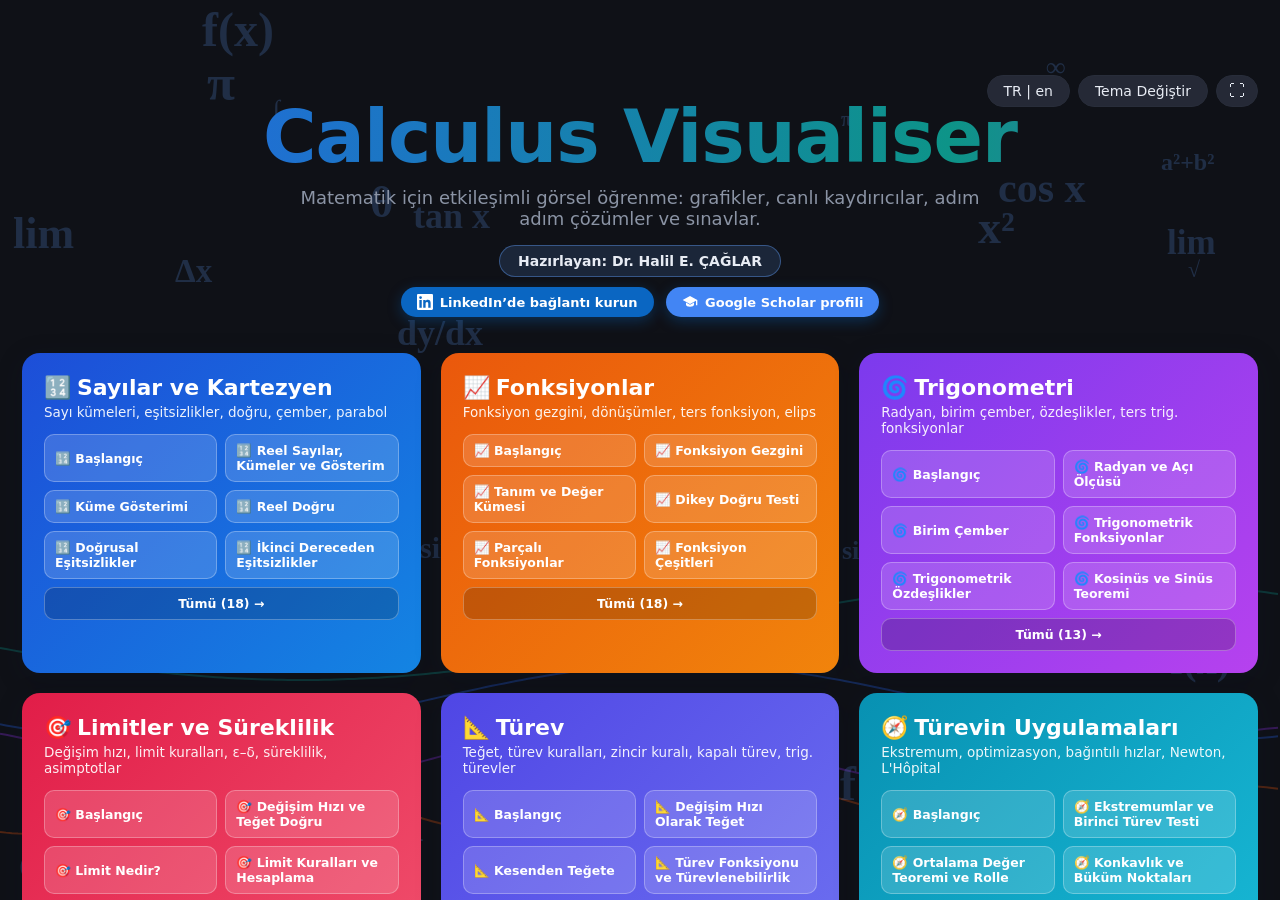
==== CalculusVisualiser_Web.html @ 0fc3afb2 "Initial commit: Calculus Visualiser web edition Co-Authored-By: Claude Sonnet 5.5 <noreply@anthropic" ====
<!DOCTYPE html>
<!-- Calculus Visualiser (c) 2026 Dr. Halil Emre ÇAĞLAR. Licensed under CC BY-NC-ND 4.0: https://creativecommons.org/licenses/by-nc-nd/4.0/ . Third-party: KaTeX (MIT), Three.js (MIT). See LICENSE and THIRD_PARTY_NOTICES.md. -->
<html lang="tr" data-theme="dark">
<head>
<meta charset="UTF-8">
<title>Calculus Visualiser - HTML Preview</title>
<meta name="author" content="Dr. Halil Emre ÇAĞLAR">
<meta name="copyright" content="© 2026 Dr. Halil Emre ÇAĞLAR — CC BY-NC-ND 4.0">
<meta name="description" content="Calculus Visualiser: interactive, bilingual (TR/EN) visual learning for Calculus.">
<link rel="license" href="https://creativecommons.org/licenses/by-nc-nd/4.0/">
<meta name="viewport" content="width=device-width, initial-scale=1, minimum-scale=1, maximum-scale=5, user-scalable=yes">
<style>
/* Calculus Visualiser - HTML preview
   Mirrors the desktop app's palette and layout (Core/ThemeManager.vb, Core/WorkedExampleControlBase.vb). */

:root[data-theme="dark"] {
  --bg: #0f1117;
  --panel-bg: #161921;
  --control-bg: #252936;
  --control-bg-hover: #2e3342;
  --fg: #e8ecf4;
  --subtle-fg: #8b94a5;
  --graph-bg: #0d0f14;
  --grid: #282d3a;
  --axis: #7d8798;
  --accent: #63a2ff;
  --accent-fg: #ffffff;
  --border: #282d3a;
  --good: #3ecf6a;
  --bad: #ff6b6b;
  --warn: #e8a33d;
}

:root[data-theme="light"] {
  --bg: #f3f5f9;
  --panel-bg: #ffffff;
  --control-bg: #e8ecf4;
  --control-bg-hover: #dde2ee;
  --fg: #161c2d;
  --subtle-fg: #5f697d;
  --graph-bg: #ffffff;
  --grid: #e5e9f1;
  --axis: #465064;
  --accent: #2563eb;
  --accent-fg: #ffffff;
  --border: #e5e9f1;
  --good: #1a9850;
  --bad: #d33d3d;
  --warn: #b5760c;
}

* { box-sizing: border-box; }

html, body {
  margin: 0;
  padding: 0;
  height: 100%;
  background: var(--bg);
  color: var(--fg);
  font-family: "Segoe UI", "Segoe UI Semibold", system-ui, sans-serif;
  font-size: 14px;
}

button, select, input {
  font-family: inherit;
  font-size: inherit;
  color: var(--fg);
}

/* ---------------- top strip ---------------- */

#topStrip {
  height: 56px;
  display: flex;
  align-items: center;
  justify-content: space-between;
  padding: 0 16px;
  border-bottom: 1px solid var(--border);
  background: var(--panel-bg);
  flex-shrink: 0;
}

#appTitle {
  font-size: 17px;
  font-weight: 600;
  color: var(--accent);
}

.copyright-badge {
  display: inline-block;
  margin-left: 14px;
  font-size: 11px;
  font-weight: 400;
  color: var(--subtle-fg);
  vertical-align: middle;
}

/* ---------------- about / copyright page ---------------- */

.about-root {
  max-width: 880px;
  padding: 28px 32px 60px;
}
.about-root h1 {
  font-size: 22px;
  margin: 0 0 6px;
  color: var(--accent);
}
.about-byline {
  color: var(--subtle-fg);
  font-size: 13px;
  margin: 0 0 26px;
}
.about-section {
  margin-bottom: 20px;
  padding-bottom: 18px;
  border-bottom: 1px solid var(--border);
}
.about-section:last-of-type { border-bottom: none; }
.about-section h3 {
  font-size: 14px;
  margin: 0 0 8px;
  color: var(--fg);
}
.about-section p {
  margin: 0;
  line-height: 1.65;
  font-size: 13.5px;
  color: var(--fg);
}
.about-section a { color: var(--accent); }
.about-list { margin: 8px 0; padding-left: 20px; font-size: 13.5px; line-height: 1.6; }
.about-details { margin-top: 8px; font-size: 12.5px; }
.about-details summary { cursor: pointer; color: var(--accent); }
.about-details pre { white-space: pre-wrap; background: var(--control-bg); border: 1px solid var(--border); border-radius: 8px; padding: 10px 12px; font-size: 11.5px; line-height: 1.5; margin-top: 6px; }
.about-byline a { color: var(--accent); }
.about-footer {
  margin-top: 24px;
  font-size: 12.5px;
  color: var(--subtle-fg);
  font-style: italic;
}

#topStrip .btn-row {
  display: flex;
  gap: 8px;
}

.flat-btn {
  border: none;
  border-radius: 8px;
  background: var(--control-bg);
  color: var(--fg);
  padding: 9px 16px;
  cursor: pointer;
  font-size: 13px;
  transition: background 0.12s ease;
}
.flat-btn:hover { background: var(--control-bg-hover); }
.flat-btn:active { filter: brightness(0.92); }
.flat-btn.primary {
  background: var(--accent);
  color: var(--accent-fg);
  font-weight: 600;
}
.flat-btn.primary:hover { filter: brightness(1.08); }
.flat-btn.active {
  background: var(--accent);
  color: var(--accent-fg);
}
.flat-btn:disabled { opacity: 0.45; cursor: default; }

/* ---------------- app shell ---------------- */

#appShell {
  display: flex;
  height: calc(100% - 56px);
  overflow: hidden;
}

#chapterNav {
  width: 220px;
  flex-shrink: 0;
  background: var(--panel-bg);
  border-right: 1px solid var(--border);
  overflow-y: auto;
  padding: 8px 0;
}

.nav-item {
  padding: 13px 22px;
  cursor: pointer;
  color: var(--fg);
  border-left: 4px solid transparent;
  user-select: none;
}
.nav-item:hover { background: rgba(128,128,128,0.08); }
.nav-item.selected {
  background: color-mix(in srgb, var(--accent) 14%, transparent);
  border-left-color: var(--accent);
  color: var(--accent);
  font-weight: 600;
}

#chapterContent {
  flex: 1;
  display: flex;
  flex-direction: column;
  overflow: hidden;
}

/* ---------------- tab strip ---------------- */

#tabStrip {
  display: flex;
  flex-wrap: wrap;
  background: var(--panel-bg);
  border-bottom: 1px solid var(--border);
  padding: 0 6px;
  flex-shrink: 0;
}

.tab-item {
  padding: 11px 16px;
  cursor: pointer;
  color: var(--subtle-fg);
  border-bottom: 3px solid transparent;
  white-space: nowrap;
  user-select: none;
}
.tab-item:hover { color: var(--fg); }
.tab-item.selected {
  color: var(--accent);
  border-bottom-color: var(--accent);
  font-weight: 600;
}

#topicHost {
  flex: 1;
  overflow: auto;
  position: relative;
}

/* ---------------- worked-example layout ---------------- */

.we-root { display: flex; flex-direction: column; min-height: 100%; }
.we-top { display: flex; flex: 1; min-height: 520px; overflow-x: auto; }

.we-col-left {
  width: 360px;
  flex-shrink: 0;
  padding: 16px;
  overflow-y: auto;
  border-right: 1px solid var(--border);
}
.we-col-left h3, .we-col-right h3 {
  margin: 0 0 10px 0;
  font-size: 14px;
  font-weight: 700;
}
.we-problem {
  border-left: 3px solid var(--accent);
  background: var(--control-bg);
  border-radius: 4px;
  padding: 10px 12px;
  margin-bottom: 16px;
}
.we-problem h3 { margin: 0 0 6px 0; color: var(--accent); }
.we-problem-text { font-weight: 700; line-height: 1.5; white-space: pre-line; }
.we-concept {
  white-space: pre-line;
  line-height: 1.55;
  font-size: 14px;
}

.we-col-center {
  flex: 1 0 320px;
  min-width: 320px;
  position: relative;
  background: var(--graph-bg);
}
.we-col-center canvas { display: block; width: 100%; height: 100%; }

.we-col-right {
  width: 280px;
  flex-shrink: 0;
  padding: 16px;
  overflow-y: auto;
  border-left: 1px solid var(--border);
}

.we-slider-block { margin-bottom: 16px; }
.we-slider-caption { font-size: 13px; margin-bottom: 2px; }
.we-slider-value { font-weight: 700; color: var(--accent); margin-bottom: 4px; }

.we-slider {
  -webkit-appearance: none;
  appearance: none;
  width: 100%;
  height: 4px;
  border-radius: 2px;
  background: var(--grid);
  outline: none;
}
.we-slider::-webkit-slider-thumb {
  -webkit-appearance: none;
  width: 18px; height: 18px;
  border-radius: 50%;
  background: var(--accent);
  border: 2px solid var(--panel-bg);
  cursor: pointer;
  box-shadow: 0 0 0 1px var(--grid);
}
.we-slider::-moz-range-thumb {
  width: 18px; height: 18px; border-radius: 50%;
  background: var(--accent); border: 2px solid var(--panel-bg); cursor: pointer;
}

.we-checkbox-row, .we-radio-row { display: flex; align-items: center; gap: 8px; margin-bottom: 10px; font-size: 13px; }

.we-btn-block { margin-top: 6px; }
.we-btn-block .flat-btn { width: 100%; margin-bottom: 10px; display: block; }

select.we-select {
  width: 100%;
  background: var(--control-bg);
  border: 1px solid var(--border);
  border-radius: 6px;
  padding: 8px;
}

/* ---------------- steps panel ---------------- */

.we-steps-panel {
  border-top: 1px solid var(--border);
  background: var(--panel-bg);
  padding: 16px;
  display: none;
}
.we-steps-panel.visible { display: block; }
.we-steps-header {
  display: flex;
  align-items: center;
  gap: 10px;
  margin-bottom: 12px;
  flex-wrap: wrap;
}
.we-steps-header h3 { margin: 0; margin-right: 8px; }
.we-steps-counter { color: var(--subtle-fg); font-size: 13px; }

.we-step-card {
  background: var(--control-bg);
  border-left: 4px solid var(--accent);
  border-radius: 4px;
  padding: 10px 14px;
  margin-bottom: 8px;
  line-height: 1.5;
}

/* ---------------- quiz ---------------- */

.quiz-root { padding: 20px; max-width: 900px; }
.quiz-top-row { display: flex; gap: 10px; align-items: center; flex-wrap: wrap; margin-bottom: 14px; }
.quiz-top-row input[type=text] {
  background: var(--control-bg); border: 1px solid var(--border); border-radius: 6px;
  padding: 8px 10px; color: var(--fg);
}
.quiz-progress { color: var(--subtle-fg); margin-bottom: 6px; }
.quiz-question { font-size: 16px; font-weight: 700; margin: 10px 0 14px; }
.quiz-option {
  display: block;
  width: 100%;
  text-align: left;
  padding: 10px 14px;
  margin-bottom: 8px;
  border-radius: 8px;
  border: 1px solid var(--border);
  background: var(--control-bg);
  cursor: pointer;
}
.quiz-option:hover { background: var(--control-bg-hover); }
.quiz-option.correct { border-color: var(--good); background: color-mix(in srgb, var(--good) 18%, var(--control-bg)); }
.quiz-option.wrong { border-color: var(--bad); background: color-mix(in srgb, var(--bad) 18%, var(--control-bg)); }
.quiz-option[disabled] { cursor: default; }
.quiz-feedback { margin: 12px 0; padding: 10px 14px; border-radius: 8px; background: var(--control-bg); }
.quiz-feedback.correct { color: var(--good); }
.quiz-feedback.wrong { color: var(--bad); }
.quiz-note { color: var(--warn); margin-top: 6px; }
.quiz-actions { margin-top: 14px; display: flex; gap: 10px; }
.quiz-result-row { padding: 6px 0; border-bottom: 1px solid var(--border); }

/* scrollbars, subtle */
::-webkit-scrollbar { width: 10px; height: 10px; }
::-webkit-scrollbar-thumb { background: var(--grid); border-radius: 6px; }
::-webkit-scrollbar-track { background: transparent; }

.about-note { color: var(--subtle-fg); font-size: 12px; }

</style>
<style>
﻿/* Welcome / home page + animated chapter buttons (style inspired by MechTestStudio) */
:root { --ch: var(--accent); }
body.on-home #topStrip, body.on-home #appShell { display: none; }
body:not(.on-home) #homeView { display: none; }

#homeView { position: fixed; inset: 0; overflow-y: auto; overflow-x: hidden; isolation: isolate; background: var(--bg); }
#homeBg { position: fixed; inset: 0; z-index: -1; overflow: hidden; pointer-events: none; }
#homeBg canvas { position: absolute; inset: 0; width: 100%; height: 100%; }
#homeBg span { position: absolute; font-weight: 700; color: var(--accent); opacity: .2; animation: hFloat linear infinite;
  transition: transform .25s ease-out; font-family: Cambria, Georgia, serif; will-change: transform; }
@keyframes hFloat { 0% { translate: 0 0; rotate: 0deg } 50% { translate: 18px -26px; rotate: 8deg } 100% { translate: 0 0; rotate: 0deg } }

.home-inner { max-width: 1560px; margin: 0 auto; padding: 34px 22px 60px; position: relative; }
.home-top { display: flex; justify-content: flex-end; gap: 8px; margin-bottom: 6px; position: relative; top: 4.5vh; }
.home-top #hFs { padding: 7px 12px; font-size: 16px; line-height: 1; }
.home-top button { background: var(--control-bg); border: 1px solid var(--border); border-radius: 999px; padding: 7px 16px; cursor: pointer;
  transition: transform .18s cubic-bezier(.2,.8,.2,1), background .18s; }
.home-top button:hover { background: var(--control-bg-hover); transform: translateY(-2px) scale(1.04); }
.home-top button:active { transform: scale(.95); }

.home-hero { text-align: center; padding: 22px 0 6px; }
.home-hero h1 { font-size: clamp(37px, 7.7vw, 73px); margin: 0 0 8px; letter-spacing: -1px; font-weight: 800;
  background: linear-gradient(90deg, #2563eb, #0d9488, #9333ea, #ea580c, #2563eb); background-size: 300% 100%;
  -webkit-background-clip: text; background-clip: text; color: transparent; animation: hIn .7s both, hShine 9s linear infinite; }
@keyframes hShine { to { background-position: 300% 0 } }
.home-hero .lead { font-size: clamp(14px, 2.2vw, 18px); color: var(--subtle-fg); margin: 0 auto 10px; max-width: 720px; animation: hIn .7s .1s both; }
.home-hero .author { display: inline-block; margin-top: 6px; padding: 7px 18px; border-radius: 999px; font-weight: 600;
  background: rgba(99,162,255,.15); border: 1px solid rgba(99,162,255,.4);
  animation: hIn .7s .2s both; }
@keyframes hIn { from { opacity: 0; transform: translateY(18px) scale(.98) } to { opacity: 1; transform: none } }

.hbig { display: grid; grid-template-columns: repeat(2, 1fr); gap: 20px; margin-top: 30px; }
@media (min-width: 1100px) { .hbig { grid-template-columns: repeat(3, 1fr); } }
@media (max-width: 640px) { .hbig { grid-template-columns: 1fr; } }
.hbig > *, .hsmall > * { animation: hIn .6s cubic-bezier(.2,.8,.2,1) both; }
.hbig > :nth-child(4) { animation-delay: .49s } .hbig > :nth-child(1) { animation-delay: .25s } .hbig > :nth-child(2) { animation-delay: .33s } .hbig > :nth-child(3) { animation-delay: .41s }
.hsmall > :nth-child(1) { animation-delay: .5s }

.hcard { position: relative; overflow: hidden; border-radius: 18px; padding: 22px; cursor: pointer; color: #fff;
  background-size: 160% 160% !important; box-shadow: 0 6px 24px rgba(15,23,42,.25); user-select: none; -webkit-tap-highlight-color: transparent;
  transition: transform .25s cubic-bezier(.2,.8,.2,1), box-shadow .25s, background-position .6s; }
.hcard:hover { transform: translateY(-6px) scale(1.012); box-shadow: 0 18px 40px rgba(15,23,42,.38); background-position: 100% 100%; }
.hcard:active { transform: scale(.975); transition-duration: .1s; }
.hcard::after { content: ""; position: absolute; inset: 0; pointer-events: none; opacity: 0; transition: opacity .25s;
  background: radial-gradient(420px circle at var(--mx, 50%) var(--my, 50%), rgba(255,255,255,.24), transparent 45%); }
.hcard:hover::after { opacity: 1; }
.hcard::before { content: ""; position: absolute; top: 0; left: -60%; width: 40%; height: 100%; pointer-events: none;
  background: linear-gradient(100deg, transparent, rgba(255,255,255,.2), transparent); transform: skewX(-18deg); }
.hcard:hover::before { animation: hSweep .9s ease; }
@keyframes hSweep { to { left: 130% } }
.hcard h2 { margin: 0 0 4px; font-size: 22px; color: #fff; }
.hcard p { margin: 0 0 14px; opacity: .92; font-size: 13.5px; }
.ic { display: inline-block; font-style: normal; transition: transform .35s cubic-bezier(.3,1.6,.5,1); }
.hcard h2 .ic { animation: hBob 3.2s ease-in-out infinite; margin-right: 6px; }
.hcard:hover h2 .ic { animation: hWiggle .9s ease-in-out infinite; }
@keyframes hBob { 0%,100% { transform: translateY(0) } 50% { transform: translateY(-3px) } }
@keyframes hWiggle { 0%,100% { transform: rotate(0) scale(1.1) } 25% { transform: rotate(-14deg) scale(1.2) } 75% { transform: rotate(14deg) scale(1.2) } }

.hchips { display: grid; grid-template-columns: 1fr 1fr; gap: 8px; }
.hchip { text-align: left; background: rgba(255,255,255,.15); color: #fff; border: 1px solid rgba(255,255,255,.28); border-radius: 10px;
  padding: 8px 10px; font-size: 12.5px; font-weight: 600; cursor: pointer; line-height: 1.2;
  transition: transform .18s, background .18s, box-shadow .18s; }
.hchip:hover { background: rgba(255,255,255,.3); transform: translateY(-3px) scale(1.03); box-shadow: 0 6px 16px rgba(0,0,0,.25); }
.hchip:active { transform: scale(.96); }
.hchip:hover .ic { transform: scale(1.4) rotate(-12deg); }
.hchip.more { grid-column: 1 / -1; text-align: center; background: rgba(0,0,0,.18); }

.hsmall { display: grid; grid-template-columns: 1fr; gap: 20px; margin-top: 20px; }
.hcard.wide { display: flex; align-items: center; justify-content: space-between; gap: 16px; padding: 18px 22px; }
.hcard.wide h2 { margin: 0; } .hcard.wide p { margin: 4px 0 0; }
.home-foot { text-align: center; color: var(--subtle-fg); font-size: 12.5px; margin-top: 34px; animation: hIn .7s .6s both; }

/* ---------- animated chapter buttons in the app sidebar ---------- */
#chapterNav { padding: 12px 10px; display: flex; flex-direction: column; gap: 8px; }
.nav-item { position: relative; overflow: hidden; display: flex; align-items: center; gap: 10px; border-left: 0 !important;
  border-radius: 14px; padding: 12px 14px; background: var(--control-bg); border: 1px solid transparent;
  transition: transform .2s cubic-bezier(.2,.8,.2,1), background .2s, box-shadow .2s, border-color .2s; -webkit-tap-highlight-color: transparent; }
.nav-item .ni { font-size: 18px; transition: transform .35s cubic-bezier(.3,1.6,.5,1); }
.nav-item:hover { transform: translateX(3px) scale(1.03); background: var(--control-bg-hover); box-shadow: 0 6px 18px rgba(0,0,0,.25); }
.nav-item:hover .ni { transform: scale(1.3) rotate(-10deg); }
.nav-item:active { transform: scale(.96); transition-duration: .08s; }
.nav-item.selected { color: #fff !important; background: linear-gradient(135deg, var(--ch), var(--ch2, var(--ch))) !important;
  box-shadow: 0 8px 20px rgba(0,0,0,.3); border-color: transparent; }
.tab-item { transition: transform .15s, color .15s, background .15s; }
.tab-item:hover { transform: translateY(-1px); }
.tab-item:active { transform: scale(.96); }
.flat-btn { transition: transform .15s, background .15s; } .flat-btn:hover { transform: translateY(-1px) scale(1.03); } .flat-btn:active { transform: scale(.95); }
#appTitle { cursor: pointer; transition: transform .2s; display: inline-block; } #appTitle:hover { transform: scale(1.03); }

/* ---------- collapsible menus ---------- */
#chapterNav, #tabStrip { transition: width .3s cubic-bezier(.2,.8,.2,1), max-height .3s cubic-bezier(.2,.8,.2,1), padding .3s, opacity .25s, border-width .3s; }
#chapterNav.collapsed { width: 0 !important; padding-left: 0 !important; padding-right: 0 !important; opacity: 0; overflow: hidden; border-right-width: 0; }
#tabStrip { max-height: 400px; }
#tabStrip.collapsed { max-height: 0 !important; padding-top: 0; padding-bottom: 0; opacity: 0; overflow: hidden; border-bottom-width: 0; }
.flat-btn.off { background: var(--accent); color: var(--accent-fg); }
#navBtn, #tabsBtn, #fsBtn { font-size: 15px; padding: 7px 11px; }
#fsBtn.off { background: var(--accent); color: var(--accent-fg); }
@media (max-width: 900px) {
  #chapterNav.collapsed { width: auto !important; max-height: 0 !important; padding-top: 0 !important; padding-bottom: 0 !important; border-bottom-width: 0; }
  #chapterNav { max-height: 120px; }
}
@media (prefers-reduced-motion: reduce) { #homeView *, .nav-item, .nav-item * { animation: none !important; transition: none !important; } }

/* ---------- phone / tablet layout: natural page scroll, graph first, compact menus ---------- */
html, body { touch-action: pan-x pan-y pinch-zoom; }
.flat-btn, #topStrip .btn-row button { white-space: nowrap; }
@media (max-width: 900px) {
  html, body { height: auto; min-height: 100%; }
  #topStrip { height: auto; min-height: 44px; padding: 6px 10px; gap: 8px; }
  #appTitle { font-size: 15px; white-space: nowrap; }
  .copyright-badge { display: none; }
  .flat-btn { padding: 7px 10px; font-size: 12px; }
  #appShell { display: block; height: auto; overflow: visible; }
  #chapterContent { display: block; overflow: visible; }
  #chapterNav { width: auto; flex-direction: row; overflow-x: auto; overflow-y: hidden; border-right: 0; border-bottom: 1px solid var(--border);
    padding: 8px; gap: 8px; -webkit-overflow-scrolling: touch; scrollbar-width: none; }
  #chapterNav::-webkit-scrollbar, #tabStrip::-webkit-scrollbar { display: none; }
  .nav-item { flex: 0 0 auto; padding: 8px 12px; font-size: 13px; border-radius: 12px; white-space: nowrap; }
  .nav-item .ni { font-size: 16px; }
  #tabStrip { flex-wrap: nowrap; overflow-x: auto; -webkit-overflow-scrolling: touch; scrollbar-width: none; padding: 0 4px; }
  .tab-item { flex: 0 0 auto; padding: 9px 12px; font-size: 13px; }
  #topicHost { overflow: visible; }
  .we-root { min-height: 0; }
  .we-top { flex-direction: column; min-height: 0; overflow: visible; }
  .we-top { flex-direction: column; }
  .we-col-center { order: 1; flex: none; min-width: 0; width: 100%; max-width: none; height: auto; aspect-ratio: 1 / 1; min-height: 0; align-self: stretch; }
  /* right column dissolves so controls, question/topic and the AI box can be ordered: graph, controls, question+topic, AI box */
  .we-col-right { display: contents; }
  .we-col-right > h3, .we-col-right > [data-role="controlsHost"], .we-col-right > .we-btn-block { order: 2; margin-left: 14px; margin-right: 14px; }
  .we-col-right > h3 { margin-top: 12px; }
  .we-col-left { order: 3; width: 100%; border-right: 0; border-top: 1px solid var(--border); overflow: visible; padding: 12px 14px; }
  .we-col-right > [data-role="aiHost"] { order: 4; margin: 0 14px 14px; }
  .we-slider { height: 6px; }
  .we-slider::-webkit-slider-thumb { width: 26px; height: 26px; }
  .we-slider::-moz-range-thumb { width: 26px; height: 26px; }
  .we-col-right button, .we-col-right select { min-height: 42px; }
  .we-steps-panel { margin: 0; }
  .quiz-root, .about-root { padding: 14px; }
  .home-inner { padding: 18px 14px 40px; }
}

/* the canvas must never drive its container's height (prevents resize feedback growth) */
.we-col-center { overflow: hidden; }
.we-col-center canvas { position: absolute; inset: 0; width: 100%; height: 100%; }

.gz-ctrl { position: absolute; right: 10px; bottom: 10px; display: flex; flex-direction: column; gap: 6px; z-index: 3; }
.gz-ctrl button { width: 38px; height: 38px; border-radius: 12px; border: 1px solid var(--border); background: color-mix(in srgb, var(--panel-bg) 85%, transparent);
  color: var(--fg); font-size: 18px; line-height: 1; cursor: pointer; backdrop-filter: blur(6px); -webkit-backdrop-filter: blur(6px);
  transition: transform .15s, background .15s; }
.gz-ctrl button:hover { background: var(--control-bg-hover); transform: scale(1.08); }
.gz-ctrl button:active { transform: scale(.92); }

/* ---------- AI prompt box ---------- */
.ai-box { margin-top: 16px; padding: 12px; border-radius: 14px; border: 1px solid var(--border);
  background: linear-gradient(135deg, rgba(124,58,237,.12), rgba(14,165,233,.12)); }
.ai-title { font-weight: 700; margin-bottom: 8px; }
.ai-row { display: flex; flex-direction: column; gap: 8px; }
.ai-btn { text-align: left; border: 1px solid var(--border); border-radius: 11px; padding: 10px 12px; cursor: pointer; background: var(--control-bg);
  transition: transform .15s, background .15s, box-shadow .15s; }
.ai-btn:hover { background: var(--control-bg-hover); transform: translateY(-2px); box-shadow: 0 6px 16px rgba(0,0,0,.2); }
.ai-btn:active { transform: scale(.97); }
.ai-btn.done { background: var(--good); color: #fff; border-color: transparent; }
.ai-links { margin-top: 10px; font-size: 12.5px; color: var(--subtle-fg); display: flex; flex-wrap: wrap; gap: 8px; align-items: center; }
.ai-links a { color: var(--accent); text-decoration: none; font-weight: 600; padding: 3px 9px; border-radius: 999px; border: 1px solid var(--border); }
.ai-links a:hover { background: var(--control-bg-hover); }

/* ---------- question-set (exam) tab ---------- */
.es-tools, .es-actions, .es-row { display: flex; flex-wrap: wrap; gap: 8px; margin: 10px 0; align-items: center; }
.es-topics { display: grid; grid-template-columns: repeat(auto-fill, minmax(230px, 1fr)); gap: 8px; max-width: 900px; margin: 8px 0 12px; }
.es-topic { display: flex; align-items: center; gap: 6px; padding: 9px 12px; border: 1px solid var(--border); border-radius: 12px; background: var(--control-bg);
  cursor: pointer; transition: transform .15s, background .15s; user-select: none; }
.es-topic:hover { transform: translateY(-2px); background: var(--control-bg-hover); }
.es-topic.on { border-color: var(--accent); background: rgba(99,162,255,.14); }
.es-title { margin-left: 6px; padding: 7px 10px; border-radius: 8px; border: 1px solid var(--border); background: var(--control-bg); min-width: 260px; }
.es-status { color: var(--subtle-fg); margin: 6px 0; }

/* ---------- print layout (question paper / answer key) ---------- */
#printArea { display: none; }
@media print {
  @page { size: A4; margin: 12mm; }
  body.printing > *:not(#printArea) { display: none !important; }
  body.printing { background: #fff !important; color: #000 !important; height: auto !important; overflow: visible !important; }
  html { height: auto !important; background: #fff !important; }
  body.printing #printArea { display: block !important; color: #000; background: #fff; font-family: "Segoe UI", Arial, sans-serif; font-size: 12pt; line-height: 1.4; }
  .pr-head { text-align: center; border-bottom: 2px solid #000; padding-bottom: 6px; margin-bottom: 8px; }
  .pr-title { font-size: 16pt; font-weight: 700; }
  .pr-sub { font-size: 12pt; margin-top: 2px; }
  .pr-info { display: flex; justify-content: space-between; gap: 10px; margin: 8px 0 4px; font-size: 12pt; }
  .pr-note { font-size: 12pt; font-style: italic; margin-bottom: 8px; }
  .pr-cols { column-count: 2; column-gap: 9mm; column-rule: 1px solid #bbb; }
  .pr-q, .pr-k { break-inside: avoid; page-break-inside: avoid; margin-bottom: 9px; }
  .pr-qt { margin-bottom: 3px; }
  .pr-img { display: block; max-width: 100%; max-height: 46mm; width: auto; height: auto; border: 1px solid #999; margin: 3px 0; }
  .pr-opts div { padding-left: 4mm; }
  .pr-summary { display: grid; grid-template-columns: repeat(10, 1fr); gap: 3px 6px; margin: 8px 0 12px; padding: 6px; border: 1px solid #000; font-size: 12pt; }
  .pr-ans { white-space: nowrap; }
  .pr-detail { column-count: 2; column-gap: 9mm; column-rule: 1px solid #bbb; font-size: 12pt; }
  .pr-k { border-bottom: 1px dotted #999; padding-bottom: 5px; }
  .pr-right { font-weight: 700; }
  .pr-correct { margin: 3px 0; }
  .pr-steps { margin: 2px 0 0 14px; padding: 0; }
  .pr-steps li { margin: 1px 0; }
  body.printing #printArea .katex { font-size: 1.02em; }
}

/* ---------- graph window is always square (height = width) on wide screens ---------- */
@media (min-width: 1101px) {
  .we-top { align-items: flex-start; }
  .we-col-center { align-self: flex-start; flex: 1 1 0; height: auto; aspect-ratio: 1 / 1; min-width: 320px; max-width: none; }
  .we-col-left, .we-col-right { align-self: stretch; }
}

@media (max-width: 900px) {
  #topStrip { flex-wrap: wrap; }
  #topStrip .btn-row { flex-wrap: wrap; justify-content: flex-end; gap: 6px; max-width: 100%; }
  #topStrip .flat-btn { padding: 6px 9px; }
}

.es-sizes { margin: 12px 0 6px; }
.es-sizes-label { font-weight: 700; margin-bottom: 8px; }
.es-size-group { display: flex; flex-wrap: wrap; gap: 8px; }
.es-size { padding: 10px 18px; border-radius: 999px; border: 1px solid var(--border); background: var(--control-bg); cursor: pointer; font-weight: 600;
  transition: transform .15s, background .15s, box-shadow .15s; }
.es-size:hover { transform: translateY(-2px); background: var(--control-bg-hover); }
.es-size:active { transform: scale(.95); }
.es-size.on { background: var(--accent); color: var(--accent-fg); border-color: transparent; box-shadow: 0 6px 16px rgba(37,99,235,.35); }

.li-link { display: inline-flex; align-items: center; gap: 7px; margin-top: 10px; padding: 7px 16px; border-radius: 999px; font-weight: 600; font-size: 13px;
  color: #fff; background: #0a66c2; text-decoration: none; box-shadow: 0 4px 14px rgba(10,102,194,.35); animation: hIn .7s .3s both;
  transition: transform .18s cubic-bezier(.2,.8,.2,1), box-shadow .18s, background .18s; }
.li-link:hover { transform: translateY(-2px) scale(1.05); background: #0b78e0; box-shadow: 0 8px 20px rgba(10,102,194,.5); }
.li-link:active { transform: scale(.95); }

/* ---------- dual panel (x-y graph + schematic side by side) ---------- */
.we-dual { display: flex; }
.we-dual .we-pane { position: relative; flex: 1 1 0; min-width: 0; aspect-ratio: 1 / 1; overflow: hidden; }
.we-dual .we-pane canvas { position: absolute; inset: 0; width: 100%; height: 100%; }
.we-dual .we-pane-schem { border-left: 1px solid var(--border); }
@media (min-width: 1101px) { .we-col-center.we-dual { aspect-ratio: 2 / 1; min-width: 320px; } }
@media (max-width: 900px) { .we-col-center.we-dual { flex-direction: column; aspect-ratio: 1 / 2; } .we-dual .we-pane-schem { border-left: 0; border-top: 1px solid var(--border); } }

.we-col-center.we-dual.we-stack { flex-direction: column; aspect-ratio: 1 / 2; }
.we-dual.we-stack .we-pane-schem { border-left: 0; border-top: 1px solid var(--border); }

/* dual-panel tabs: slimmer side columns so the two squares fit side by side on laptop screens */
@media (min-width: 1101px) {
  .we-top:has(.we-dual) .we-col-left { width: clamp(340px, 26vw, 450px); }
  .we-top:has(.we-dual) .we-col-right { width: 270px; }
}

/* ---------- graph: fit-to-window (full screen) ---------- */
body.gz-lock { overflow: hidden; }
.gz-full { position: fixed !important; inset: 0 !important; z-index: 4000; width: 100vw !important; height: 100vh !important; min-width: 0 !important; min-height: 0 !important; max-width: none !important; aspect-ratio: auto !important;
  background: var(--graph-bg); border: 0 !important; }
.gz-full canvas { position: absolute; inset: 0; width: 100%; height: 100%; }
.gz-full .gz-ctrl { right: 16px; bottom: 16px; }
.gz-float { position: absolute; left: 14px; bottom: 14px; z-index: 5; width: min(360px, calc(100% - 100px)); max-height: 60%; overflow: auto; padding: 12px 14px; border-radius: 14px;
  background: color-mix(in srgb, var(--panel-bg) 88%, transparent); border: 1px solid var(--border); backdrop-filter: blur(8px); -webkit-backdrop-filter: blur(8px); }
.gz-float .we-btn-block { margin-top: 8px; }
.we-col-center.we-dual:has(.gz-full) { aspect-ratio: auto; }

/* ---------- worked-example columns: Konu (left, 1.5x wider) | graph | right column (question, controls, tools, AI) ---------- */
@media (min-width: 1101px) {
  .we-col-left { width: clamp(380px, 31vw, 540px); }
  .we-col-right { width: 300px; display: flex; flex-direction: column; }
  .we-col-right > .we-problem { margin-bottom: 14px; }
  .we-col-right > [data-role="toolsHost"], .we-col-right > [data-role="aiHost"] { margin-top: 12px; }
}
/* narrower than 1100px: one column (graph, question + controls, topic text, tools, AI box) */
@media (max-width: 1100px) {
  .we-top { flex-direction: column; min-height: 0; overflow: visible; align-items: stretch; }
  .we-col-center { order: 1; flex: none; min-width: 0; width: 100%; max-width: none; height: auto; aspect-ratio: 1 / 1; min-height: 0; align-self: stretch; }
  .we-col-center.we-dual { aspect-ratio: 1 / 2; flex-direction: column; }
  .we-dual .we-pane-schem { border-left: 0; border-top: 1px solid var(--border); }
  .we-col-right { display: contents; }
  .we-col-right > .we-problem, .we-col-right > h3, .we-col-right > [data-role="controlsHost"], .we-col-right > .we-btn-block { order: 2; margin-left: 14px; margin-right: 14px; }
  .we-col-right > .we-problem { margin-top: 12px; }
  .we-col-left { order: 3; width: 100%; border-right: 0; border-top: 1px solid var(--border); overflow: visible; padding: 12px 14px; }
  .we-col-right > [data-role="toolsHost"] { order: 4; margin: 12px 14px 0; }
  .we-col-right > [data-role="aiHost"] { order: 5; margin: 12px 14px 14px; }
}

/* ---------- slide tools (right column) ---------- */
.st-root { border: 1px solid var(--border); border-radius: 14px; background: var(--control-bg); overflow: hidden; }
.st-head { display: flex; justify-content: space-between; align-items: center; padding: 10px 12px; cursor: pointer; font-weight: 700; user-select: none; }
.st-chev { transition: transform .2s; } .st-root.closed .st-chev { transform: rotate(-90deg); }
.st-root.closed .st-body { display: none; }
.st-body { padding: 0 10px 10px; display: flex; flex-direction: column; gap: 8px; }
.st-root .sg { border-top: 1px solid var(--border); padding-top: 6px; }
.st-root .sl { font-size: 11.5px; text-transform: uppercase; letter-spacing: .04em; color: var(--subtle-fg); cursor: pointer; padding: 2px 0 5px; user-select: none; display: flex; justify-content: space-between; }
.st-root .sg.coll .sl::after { content: '▾'; transition: transform .2s; }
.st-root .sg.closed .sl::after { transform: rotate(-90deg); }
.st-root .sg.closed > :not(.sl) { display: none; }
.st-root .two { display: flex; flex-wrap: wrap; gap: 6px; }
.st-root .btn { border: 1px solid var(--border); background: var(--panel-bg); color: var(--fg); border-radius: 9px; padding: 6px 9px; cursor: pointer; font-size: 12.5px;
  transition: transform .15s, background .15s; }
.st-root .btn:hover { background: var(--control-bg-hover); transform: translateY(-1px); }
.st-root .btn:active { transform: scale(.95); }
.st-root .btn.pri { background: var(--accent); color: var(--accent-fg); border-color: transparent; }
.st-root .cols { display: flex; gap: 6px; margin: 6px 0; }
.st-root .sw { width: 22px; height: 22px; border-radius: 50%; border: 2px solid transparent; cursor: pointer; }
.st-root .sw.on { border-color: var(--fg); box-shadow: 0 0 0 2px var(--panel-bg) inset; }
.st-root .tm { font-size: 22px; font-weight: 700; font-variant-numeric: tabular-nums; cursor: pointer; margin: 2px 0 6px; }
.st-root .tm.warn { color: var(--warn); } .st-root .tm.over { color: var(--bad); }
.st-root select { background: var(--panel-bg); border: 1px solid var(--border); border-radius: 9px; padding: 5px; }
.st-inkcv { position: absolute; left: 0; top: 0; z-index: 30; }
.st-spot { position: fixed; inset: 0; z-index: 6000; pointer-events: none; --r: 140px;
  background: radial-gradient(circle var(--r) at var(--x) var(--y), transparent 0, transparent 85%, rgba(0,0,0,.72) 100%), rgba(0,0,0,.72);
  -webkit-mask: none; }
.st-spot { background: radial-gradient(circle var(--r) at var(--x) var(--y), rgba(0,0,0,0) 0, rgba(0,0,0,0) 96%, rgba(0,0,0,.72) 100%); box-shadow: none; }
.st-blank { position: fixed; inset: 0; z-index: 7000; cursor: pointer; }
#cvToast { position: fixed; left: 50%; bottom: 28px; transform: translate(-50%, 20px); padding: 9px 16px; border-radius: 999px; background: rgba(20,22,30,.92); color: #fff;
  font-size: 13px; opacity: 0; pointer-events: none; transition: opacity .25s, transform .25s; z-index: 8000; }
#cvToast.on { opacity: 1; transform: translate(-50%, 0); }

/* text size (A-/A+) and presentation mode */
.we-concept, .we-problem-text, .we-slider-caption, .we-slider-value, .we-steps-card, .we-steps-panel div, .quiz-question, .quiz-option, .ai-btn { font-size: calc(1em * var(--fs, 1)); }
.we-concept { font-size: calc(14px * var(--fs, 1)); }
body.present #topStrip, body.present #chapterNav { display: none !important; }
body.present #appShell { height: 100vh; }

/* ---------- typeset maths (KaTeX) in worked examples ---------- */
.we-tex { font-size: 1.05em; }
.we-tex-block { margin: 6px 0; overflow-x: auto; }
.we-concept .katex, .we-problem-text .katex { font-size: 1.08em; }
.we-math-card { padding: 12px 16px; }
.we-math-title { font-weight: 700; color: var(--accent); margin-bottom: 6px; }
.we-math-eq { overflow-x: auto; overflow-y: hidden; padding: 2px 0; font-size: calc(1em * var(--fs, 1)); }
.we-math-eq .katex-display { margin: 0.4em 0 0.15em; text-align: left; }
.we-math-eq .katex-display > .katex { text-align: left; }
.we-math-note { color: var(--subtle-fg); font-size: calc(0.92em * var(--fs, 1)); margin: 0 0 8px 2px; line-height: 1.45; }

/* auto-typeset solutions: plain lines + answer highlight */
.we-auto-line { white-space: pre-wrap; line-height: 1.55; margin: 0 0 4px 2px; font-size: calc(0.95em * var(--fs, 1)); }
.we-auto-line .katex { font-size: 1.05em; }
.we-math-card.we-answer { border-left: 4px solid var(--good); background: color-mix(in srgb, var(--good) 9%, var(--panel-bg)); }
.we-math-card.we-answer .we-math-title { color: var(--good); }
.we-math-card.we-answer .we-math-eq, .we-math-card.we-answer .we-auto-line { color: var(--good); }
.we-ans-line { color: var(--good); font-weight: 600; }

/* numbered, bold section headings in the topic text */
.we-h { font-weight: 700; font-size: calc(15.4px * var(--fs, 1)); margin: 14px 0 4px; line-height: 1.35; }
.we-concept > .we-h:first-child { margin-top: 0; }

/* white board over the graph area */
.we-board { position: absolute; inset: 0; background: #fff; z-index: 5; display: none; }
.we-col-center.board-on .we-board { display: block; }
.we-board-btn { position: absolute; top: 8px; right: 8px; z-index: 40; width: 34px; height: 34px; padding: 0; display: grid; place-items: center; cursor: pointer;
  border-radius: 50%; border: 1px solid var(--border); background: color-mix(in srgb, var(--panel-bg) 88%, transparent); color: var(--fg); }
.we-board-btn:hover { border-color: var(--accent); }
.we-col-center.board-on .we-board-btn { background: #fff; color: #111; border-color: #9aa3b2; box-shadow: 0 1px 4px rgba(0,0,0,.25); }

/* the question / controls column stays above the drawing layer so the tools never touch it */
.we-col-right, .we-col-right > * { position: relative; z-index: 35; }

/* "Başlangıç" tab: short summary + animations */
.in-root { padding: 18px 22px 40px; max-width: 980px; }
.in-title { margin: 0 0 8px; font-size: calc(22px * var(--fs, 1)); }
.in-list { margin: 0 0 18px; padding-left: 22px; line-height: 1.7; font-size: calc(16px * var(--fs, 1)); }
.in-list li { margin-bottom: 2px; }
.in-card { border: 1px solid var(--border); border-radius: 12px; margin-bottom: 18px; overflow: hidden; background: var(--control-bg); }
.in-head { display: flex; align-items: center; gap: 10px; padding: 8px 12px; flex-wrap: wrap; }
.in-badge { font-size: 11px; font-weight: 700; padding: 2px 7px; border-radius: 999px; background: var(--accent); color: #fff; }
.in-speed { color: var(--subtle-fg); font-size: 13px; }
.in-spd { width: 110px; }
.in-cvwrap { position: relative; width: 100%; height: 340px; background: var(--graph-bg); }
.in-cvwrap canvas { position: absolute; inset: 0; width: 100%; height: 100%; display: block; touch-action: none; }
.in-cap { padding: 8px 12px 10px; color: var(--subtle-fg); font-size: calc(14px * var(--fs, 1)); line-height: 1.5; }
@media (max-width: 700px) { .in-cvwrap { height: 260px; } .in-root { padding: 12px; } }

/* animation card: canvas on the left, "what do we see" text on the right */
.in-body { display: flex; align-items: stretch; }
.in-body .in-cvwrap { flex: 1 1 0; min-width: 0; }
.in-side { flex: 0 0 270px; padding: 14px 16px; border-left: 1px solid var(--border); }
.in-sidehead { font-weight: 700; margin-bottom: 8px; font-size: calc(14px * var(--fs, 1)); }
.in-side .in-cap { padding: 0; font-size: calc(15px * var(--fs, 1)); color: var(--fg); line-height: 1.6; }
@media (max-width: 820px) { .in-body { flex-direction: column; } .in-side { flex: none; border-left: 0; border-top: 1px solid var(--border); } }

/* small "question" link next to a topic heading / rule line */
.we-link { margin-left: 8px; padding: 1px 9px; font-size: 12px; font-weight: 600; border-radius: 999px; cursor: pointer; vertical-align: middle;
  border: 1px solid var(--accent); color: var(--accent); background: transparent; }
.we-link:hover { background: var(--accent); color: #fff; }
.we-linkline { margin: 2px 0; }
.we-flash { animation: weflash 1.2s ease-out; }
@keyframes weflash { 0% { box-shadow: 0 0 0 3px var(--accent); } 100% { box-shadow: 0 0 0 0 transparent; } }

/* 3D view of a worked example */
.we-v3d { position: absolute; inset: 0; z-index: 4; display: none; background: var(--graph-bg); }
.we-col-center.v3d-on .we-v3d { display: block; }
.we-v3d canvas { position: absolute; inset: 0; width: 100%; height: 100%; display: block; touch-action: none; }
.we-v3d-note { position: absolute; left: 10px; bottom: 8px; right: 10px; color: var(--subtle-fg); font-size: 13px; pointer-events: none; }
.we-3d-btn { position: absolute; top: 8px; right: 50px; z-index: 40; height: 34px; min-width: 34px; padding: 0 10px; border-radius: 999px; cursor: pointer; font-weight: 700; font-size: 13px;
  border: 1px solid var(--border); background: color-mix(in srgb, var(--panel-bg) 88%, transparent); color: var(--fg); }
.we-3d-btn:hover { border-color: var(--accent); }
.we-col-center.v3d-on .we-3d-btn { background: var(--accent); color: #fff; border-color: var(--accent); }

/* "Başlangıç": four animations in two columns (first two on the left, last two on the right) */
.in-root { max-width: 1600px; }
.in-anims { display: grid; grid-template-columns: 1fr 1fr; grid-template-rows: auto auto; grid-auto-flow: column; gap: 18px; align-items: start; }
.in-anims .in-card { margin-bottom: 0; min-width: 0; }
.in-anims .in-body { flex-direction: column; }
.in-anims .in-side { flex: none; border-left: 0; border-top: 1px solid var(--border); }
.in-anims .in-cvwrap { flex: none; height: 300px; }
@media (max-width: 1000px) { .in-anims { grid-template-columns: 1fr; grid-auto-flow: row; grid-template-rows: none; } }

.sc-link { margin-left: 8px; background: #4285f4; }
.sc-link:hover { background: #2f6fe0; box-shadow: 0 8px 20px rgba(66,133,244,.5); }

/* predict-then-check card */
.we-challenge { margin: 12px 0; padding: 10px 12px; border: 1px solid var(--accent); border-radius: 10px; background: color-mix(in srgb, var(--accent) 7%, var(--panel-bg)); }
.we-challenge .we-ch-title { margin: 0 0 6px; font-size: 14px; color: var(--accent); }
.we-ch-prompt { font-size: calc(14px * var(--fs, 1)); line-height: 1.5; margin-bottom: 8px; }
.we-ch-row { display: flex; gap: 8px; }
.we-ch-input { flex: 1; min-width: 0; padding: 7px 10px; border: 1px solid var(--border); border-radius: 8px; background: var(--control-bg); color: var(--fg); font-size: 15px; }
.we-ch-msg { margin-top: 8px; font-size: 13.5px; line-height: 1.45; min-height: 1px; }
.we-ch-msg.ok { color: var(--good); font-weight: 600; } .we-ch-msg.bad { color: var(--bad); } .we-ch-msg.warn { color: var(--subtle-fg); }
@media (max-width: 900px) { .we-col-right > .we-challenge { order: 0; margin: 10px 14px 0; } }
@media (max-width: 900px) { .we-col-right > .we-problem { order: 0; margin-bottom: 0; } .we-col-center { margin-top: 10px; } }

/* problem ID */
.we-pid { margin-top: 8px; font-size: 12.5px; color: var(--subtle-fg); display: flex; align-items: center; gap: 6px; flex-wrap: wrap; }
.we-pid b { color: var(--fg); letter-spacing: .06em; }
.we-pid-in { width: 74px; padding: 3px 6px; border: 1px solid var(--border); border-radius: 6px; background: var(--control-bg); color: var(--fg); font-size: 12.5px; text-transform: uppercase; }
.we-pid-in.bad { border-color: var(--bad); }
.we-pid .flat-btn { padding: 3px 10px; font-size: 12.5px; }

/* accessibility: visible keyboard focus, symbols next to colour-coded answers */
:focus-visible { outline: 3px solid var(--accent); outline-offset: 2px; border-radius: 4px; }
.we-slider:focus-visible { outline-offset: 4px; }
.tab-item:focus-visible { outline-offset: -3px; }
.sr-only { position: absolute; width: 1px; height: 1px; margin: -1px; padding: 0; overflow: hidden; clip: rect(0 0 0 0); white-space: nowrap; border: 0; }
.quiz-option.correct::after { content: '  ✔'; font-weight: 700; }
.quiz-option.wrong::after { content: '  ✘'; font-weight: 700; }
@media (prefers-reduced-motion: reduce) { * { animation-duration: .001s !important; animation-iteration-count: 1 !important; transition-duration: .001s !important; scroll-behavior: auto !important; } }

/* quiz / exam-set numbers */
.quiz-idbox { margin: 18px 0 6px; max-width: 760px; }
.quiz-idbox-t { font-size: 13px; color: var(--subtle-fg); margin-bottom: 6px; }
.quiz-idrow { display: flex; gap: 8px; flex-wrap: wrap; align-items: center; }
.quiz-idin { width: 150px; padding: 7px 10px; border: 1px solid var(--border); border-radius: 8px; background: var(--control-bg); color: var(--fg); font-size: 14px; text-transform: uppercase; letter-spacing: .04em; }
.quiz-idin.es-idin { width: 260px; }
.quiz-idmsg { margin-top: 6px; font-size: 13px; color: var(--bad); min-height: 1px; }
.quiz-hist-row { display: flex; gap: 10px; align-items: center; padding: 4px 0; font-size: 13.5px; }
.quiz-hist-row b { letter-spacing: .04em; min-width: 92px; }
.quiz-hist-row span { color: var(--subtle-fg); flex: 1; }
.quiz-idline { color: var(--subtle-fg); font-size: 13px; margin: 4px 0 10px; }
.quiz-key { margin-top: 10px; max-width: 900px; }
.quiz-key-item { border: 1px solid var(--border); border-radius: 10px; padding: 10px 12px; margin: 8px 0; background: var(--control-bg); }
.quiz-key-a { font-weight: 700; color: var(--good); margin: 4px 0; }
.quiz-key-s { font-size: 13.5px; color: var(--subtle-fg); line-height: 1.5; }

.es-chhead { grid-column: 1 / -1; display: flex; gap: 8px; align-items: center; margin-top: 10px; padding-bottom: 4px; border-bottom: 1px solid var(--border); }
.es-chhead b { flex: 1; }
.es-chhead .flat-btn { padding: 3px 10px; font-size: 12.5px; }

</style>
<style>
@font-face{font-family:KaTeX_AMS;font-style:normal;font-weight:400;src:url([data-uri]) format("woff2")}@font-face{font-family:KaTeX_Caligraphic;font-style:normal;font-weight:700;src:local(serif)}@font-face{font-family:KaTeX_Caligraphic;font-style:normal;font-weight:400;src:url([data-uri]) format("woff2")}@font-face{font-family:KaTeX_Fraktur;font-style:normal;font-weight:700;src:local(serif)}@font-face{font-family:KaTeX_Fraktur;font-style:normal;font-weight:400;src:local(serif)}@font-face{font-family:KaTeX_Main;font-style:normal;font-weight:700;src:url([data-uri]) format("woff2")}@font-face{font-family:KaTeX_Main;font-style:italic;font-weight:700;src:url([data-uri]) format("woff2")}@font-face{font-family:KaTeX_Main;font-style:italic;font-weight:400;src:url([data-uri]) format("woff2")}@font-face{font-family:KaTeX_Main;font-style:normal;font-weight:400;src:url([data-uri]) format("woff2")}@font-face{font-family:KaTeX_Math;font-style:italic;font-weight:700;src:url([data-uri]) format("woff2")}@font-face{font-family:KaTeX_Math;font-style:italic;font-weight:400;src:url([data-uri]) format("woff2")}@font-face{font-family:"KaTeX_SansSerif";font-style:normal;font-weight:700;src:local(serif)}@font-face{font-family:"KaTeX_SansSerif";font-style:italic;font-weight:400;src:local(serif)}@font-face{font-family:"KaTeX_SansSerif";font-style:normal;font-weight:400;src:url([data-uri]) format("woff2")}@font-face{font-family:KaTeX_Script;font-style:normal;font-weight:400;src:local(serif)}@font-face{font-family:KaTeX_Size1;font-style:normal;font-weight:400;src:url([data-uri]) format("woff2")}@font-face{font-family:KaTeX_Size2;font-style:normal;font-weight:400;src:url([data-uri]) format("woff2")}@font-face{font-family:KaTeX_Size3;font-style:normal;font-weight:400;src:url([data-uri]) format("woff2")}@font-face{font-family:KaTeX_Size4;font-style:normal;font-weight:400;src:url([data-uri]) format("woff2")}@font-face{font-family:KaTeX_Typewriter;font-style:normal;font-weight:400;src:local(serif)}.katex{font:normal 1.21em KaTeX_Main,Times New Roman,serif;line-height:1.2;text-indent:0;text-rendering:auto}.katex *{-ms-high-contrast-adjust:none!important;border-color:currentColor}.katex .katex-version:after{content:"0.16.11"}.katex .katex-mathml{clip:rect(1px,1px,1px,1px);border:0;height:1px;overflow:hidden;padding:0;position:absolute;width:1px}.katex .katex-html>.newline{display:block}.katex .base{position:relative;white-space:nowrap;width:-webkit-min-content;width:-moz-min-content;width:min-content}.katex .base,.katex .strut{display:inline-block}.katex .textbf{font-weight:700}.katex .textit{font-style:italic}.katex .textrm{font-family:KaTeX_Main}.katex .textsf{font-family:KaTeX_SansSerif}.katex .texttt{font-family:KaTeX_Typewriter}.katex .mathnormal{font-family:KaTeX_Math;font-style:italic}.katex .mathit{font-family:KaTeX_Main;font-style:italic}.katex .mathrm{font-style:normal}.katex .mathbf{font-family:KaTeX_Main;font-weight:700}.katex .boldsymbol{font-family:KaTeX_Math;font-style:italic;font-weight:700}.katex .amsrm,.katex .mathbb,.katex .textbb{font-family:KaTeX_AMS}.katex .mathcal{font-family:KaTeX_Caligraphic}.katex .mathfrak,.katex .textfrak{font-family:KaTeX_Fraktur}.katex .mathboldfrak,.katex .textboldfrak{font-family:KaTeX_Fraktur;font-weight:700}.katex .mathtt{font-family:KaTeX_Typewriter}.katex .mathscr,.katex .textscr{font-family:KaTeX_Script}.katex .mathsf,.katex .textsf{font-family:KaTeX_SansSerif}.katex .mathboldsf,.katex .textboldsf{font-family:KaTeX_SansSerif;font-weight:700}.katex .mathitsf,.katex .textitsf{font-family:KaTeX_SansSerif;font-style:italic}.katex .mainrm{font-family:KaTeX_Main;font-style:normal}.katex .vlist-t{border-collapse:collapse;display:inline-table;table-layout:fixed}.katex .vlist-r{display:table-row}.katex .vlist{display:table-cell;position:relative;vertical-align:bottom}.katex .vlist>span{display:block;height:0;position:relative}.katex .vlist>span>span{display:inline-block}.katex .vlist>span>.pstrut{overflow:hidden;width:0}.katex .vlist-t2{margin-right:-2px}.katex .vlist-s{display:table-cell;font-size:1px;min-width:2px;vertical-align:bottom;width:2px}.katex .vbox{align-items:baseline;display:inline-flex;flex-direction:column}.katex .hbox{width:100%}.katex .hbox,.katex .thinbox{display:inline-flex;flex-direction:row}.katex .thinbox{max-width:0;width:0}.katex .msupsub{text-align:left}.katex .mfrac>span>span{text-align:center}.katex .mfrac .frac-line{border-bottom-style:solid;display:inline-block;width:100%}.katex .hdashline,.katex .hline,.katex .mfrac .frac-line,.katex .overline .overline-line,.katex .rule,.katex .underline .underline-line{min-height:1px}.katex .mspace{display:inline-block}.katex .clap,.katex .llap,.katex .rlap{position:relative;width:0}.katex .clap>.inner,.katex .llap>.inner,.katex .rlap>.inner{position:absolute}.katex .clap>.fix,.katex .llap>.fix,.katex .rlap>.fix{display:inline-block}.katex .llap>.inner{right:0}.katex .clap>.inner,.katex .rlap>.inner{left:0}.katex .clap>.inner>span{margin-left:-50%;margin-right:50%}.katex .rule{border:0 solid;display:inline-block;position:relative}.katex .hline,.katex .overline .overline-line,.katex .underline .underline-line{border-bottom-style:solid;display:inline-block;width:100%}.katex .hdashline{border-bottom-style:dashed;display:inline-block;width:100%}.katex .sqrt>.root{margin-left:.2777777778em;margin-right:-.5555555556em}.katex .fontsize-ensurer.reset-size1.size1,.katex .sizing.reset-size1.size1{font-size:1em}.katex .fontsize-ensurer.reset-size1.size2,.katex .sizing.reset-size1.size2{font-size:1.2em}.katex .fontsize-ensurer.reset-size1.size3,.katex .sizing.reset-size1.size3{font-size:1.4em}.katex .fontsize-ensurer.reset-size1.size4,.katex .sizing.reset-size1.size4{font-size:1.6em}.katex .fontsize-ensurer.reset-size1.size5,.katex .sizing.reset-size1.size5{font-size:1.8em}.katex .fontsize-ensurer.reset-size1.size6,.katex .sizing.reset-size1.size6{font-size:2em}.katex .fontsize-ensurer.reset-size1.size7,.katex .sizing.reset-size1.size7{font-size:2.4em}.katex .fontsize-ensurer.reset-size1.size8,.katex .sizing.reset-size1.size8{font-size:2.88em}.katex .fontsize-ensurer.reset-size1.size9,.katex .sizing.reset-size1.size9{font-size:3.456em}.katex .fontsize-ensurer.reset-size1.size10,.katex .sizing.reset-size1.size10{font-size:4.148em}.katex .fontsize-ensurer.reset-size1.size11,.katex .sizing.reset-size1.size11{font-size:4.976em}.katex .fontsize-ensurer.reset-size2.size1,.katex .sizing.reset-size2.size1{font-size:.8333333333em}.katex .fontsize-ensurer.reset-size2.size2,.katex .sizing.reset-size2.size2{font-size:1em}.katex .fontsize-ensurer.reset-size2.size3,.katex .sizing.reset-size2.size3{font-size:1.1666666667em}.katex .fontsize-ensurer.reset-size2.size4,.katex .sizing.reset-size2.size4{font-size:1.3333333333em}.katex .fontsize-ensurer.reset-size2.size5,.katex .sizing.reset-size2.size5{font-size:1.5em}.katex .fontsize-ensurer.reset-size2.size6,.katex .sizing.reset-size2.size6{font-size:1.6666666667em}.katex .fontsize-ensurer.reset-size2.size7,.katex .sizing.reset-size2.size7{font-size:2em}.katex .fontsize-ensurer.reset-size2.size8,.katex .sizing.reset-size2.size8{font-size:2.4em}.katex .fontsize-ensurer.reset-size2.size9,.katex .sizing.reset-size2.size9{font-size:2.88em}.katex .fontsize-ensurer.reset-size2.size10,.katex .sizing.reset-size2.size10{font-size:3.4566666667em}.katex .fontsize-ensurer.reset-size2.size11,.katex .sizing.reset-size2.size11{font-size:4.1466666667em}.katex .fontsize-ensurer.reset-size3.size1,.katex .sizing.reset-size3.size1{font-size:.7142857143em}.katex .fontsize-ensurer.reset-size3.size2,.katex .sizing.reset-size3.size2{font-size:.8571428571em}.katex .fontsize-ensurer.reset-size3.size3,.katex .sizing.reset-size3.size3{font-size:1em}.katex .fontsize-ensurer.reset-size3.size4,.katex .sizing.reset-size3.size4{font-size:1.1428571429em}.katex .fontsize-ensurer.reset-size3.size5,.katex .sizing.reset-size3.size5{font-size:1.2857142857em}.katex .fontsize-ensurer.reset-size3.size6,.katex .sizing.reset-size3.size6{font-size:1.4285714286em}.katex .fontsize-ensurer.reset-size3.size7,.katex .sizing.reset-size3.size7{font-size:1.7142857143em}.katex .fontsize-ensurer.reset-size3.size8,.katex .sizing.reset-size3.size8{font-size:2.0571428571em}.katex .fontsize-ensurer.reset-size3.size9,.katex .sizing.reset-size3.size9{font-size:2.4685714286em}.katex .fontsize-ensurer.reset-size3.size10,.katex .sizing.reset-size3.size10{font-size:2.9628571429em}.katex .fontsize-ensurer.reset-size3.size11,.katex .sizing.reset-size3.size11{font-size:3.5542857143em}.katex .fontsize-ensurer.reset-size4.size1,.katex .sizing.reset-size4.size1{font-size:.625em}.katex .fontsize-ensurer.reset-size4.size2,.katex .sizing.reset-size4.size2{font-size:.75em}.katex .fontsize-ensurer.reset-size4.size3,.katex .sizing.reset-size4.size3{font-size:.875em}.katex .fontsize-ensurer.reset-size4.size4,.katex .sizing.reset-size4.size4{font-size:1em}.katex .fontsize-ensurer.reset-size4.size5,.katex .sizing.reset-size4.size5{font-size:1.125em}.katex .fontsize-ensurer.reset-size4.size6,.katex .sizing.reset-size4.size6{font-size:1.25em}.katex .fontsize-ensurer.reset-size4.size7,.katex .sizing.reset-size4.size7{font-size:1.5em}.katex .fontsize-ensurer.reset-size4.size8,.katex .sizing.reset-size4.size8{font-size:1.8em}.katex .fontsize-ensurer.reset-size4.size9,.katex .sizing.reset-size4.size9{font-size:2.16em}.katex .fontsize-ensurer.reset-size4.size10,.katex .sizing.reset-size4.size10{font-size:2.5925em}.katex .fontsize-ensurer.reset-size4.size11,.katex .sizing.reset-size4.size11{font-size:3.11em}.katex .fontsize-ensurer.reset-size5.size1,.katex .sizing.reset-size5.size1{font-size:.5555555556em}.katex .fontsize-ensurer.reset-size5.size2,.katex .sizing.reset-size5.size2{font-size:.6666666667em}.katex .fontsize-ensurer.reset-size5.size3,.katex .sizing.reset-size5.size3{font-size:.7777777778em}.katex .fontsize-ensurer.reset-size5.size4,.katex .sizing.reset-size5.size4{font-size:.8888888889em}.katex .fontsize-ensurer.reset-size5.size5,.katex .sizing.reset-size5.size5{font-size:1em}.katex .fontsize-ensurer.reset-size5.size6,.katex .sizing.reset-size5.size6{font-size:1.1111111111em}.katex .fontsize-ensurer.reset-size5.size7,.katex .sizing.reset-size5.size7{font-size:1.3333333333em}.katex .fontsize-ensurer.reset-size5.size8,.katex .sizing.reset-size5.size8{font-size:1.6em}.katex .fontsize-ensurer.reset-size5.size9,.katex .sizing.reset-size5.size9{font-size:1.92em}.katex .fontsize-ensurer.reset-size5.size10,.katex .sizing.reset-size5.size10{font-size:2.3044444444em}.katex .fontsize-ensurer.reset-size5.size11,.katex .sizing.reset-size5.size11{font-size:2.7644444444em}.katex .fontsize-ensurer.reset-size6.size1,.katex .sizing.reset-size6.size1{font-size:.5em}.katex .fontsize-ensurer.reset-size6.size2,.katex .sizing.reset-size6.size2{font-size:.6em}.katex .fontsize-ensurer.reset-size6.size3,.katex .sizing.reset-size6.size3{font-size:.7em}.katex .fontsize-ensurer.reset-size6.size4,.katex .sizing.reset-size6.size4{font-size:.8em}.katex .fontsize-ensurer.reset-size6.size5,.katex .sizing.reset-size6.size5{font-size:.9em}.katex .fontsize-ensurer.reset-size6.size6,.katex .sizing.reset-size6.size6{font-size:1em}.katex .fontsize-ensurer.reset-size6.size7,.katex .sizing.reset-size6.size7{font-size:1.2em}.katex .fontsize-ensurer.reset-size6.size8,.katex .sizing.reset-size6.size8{font-size:1.44em}.katex .fontsize-ensurer.reset-size6.size9,.katex .sizing.reset-size6.size9{font-size:1.728em}.katex .fontsize-ensurer.reset-size6.size10,.katex .sizing.reset-size6.size10{font-size:2.074em}.katex .fontsize-ensurer.reset-size6.size11,.katex .sizing.reset-size6.size11{font-size:2.488em}.katex .fontsize-ensurer.reset-size7.size1,.katex .sizing.reset-size7.size1{font-size:.4166666667em}.katex .fontsize-ensurer.reset-size7.size2,.katex .sizing.reset-size7.size2{font-size:.5em}.katex .fontsize-ensurer.reset-size7.size3,.katex .sizing.reset-size7.size3{font-size:.5833333333em}.katex .fontsize-ensurer.reset-size7.size4,.katex .sizing.reset-size7.size4{font-size:.6666666667em}.katex .fontsize-ensurer.reset-size7.size5,.katex .sizing.reset-size7.size5{font-size:.75em}.katex .fontsize-ensurer.reset-size7.size6,.katex .sizing.reset-size7.size6{font-size:.8333333333em}.katex .fontsize-ensurer.reset-size7.size7,.katex .sizing.reset-size7.size7{font-size:1em}.katex .fontsize-ensurer.reset-size7.size8,.katex .sizing.reset-size7.size8{font-size:1.2em}.katex .fontsize-ensurer.reset-size7.size9,.katex .sizing.reset-size7.size9{font-size:1.44em}.katex .fontsize-ensurer.reset-size7.size10,.katex .sizing.reset-size7.size10{font-size:1.7283333333em}.katex .fontsize-ensurer.reset-size7.size11,.katex .sizing.reset-size7.size11{font-size:2.0733333333em}.katex .fontsize-ensurer.reset-size8.size1,.katex .sizing.reset-size8.size1{font-size:.3472222222em}.katex .fontsize-ensurer.reset-size8.size2,.katex .sizing.reset-size8.size2{font-size:.4166666667em}.katex .fontsize-ensurer.reset-size8.size3,.katex .sizing.reset-size8.size3{font-size:.4861111111em}.katex .fontsize-ensurer.reset-size8.size4,.katex .sizing.reset-size8.size4{font-size:.5555555556em}.katex .fontsize-ensurer.reset-size8.size5,.katex .sizing.reset-size8.size5{font-size:.625em}.katex .fontsize-ensurer.reset-size8.size6,.katex .sizing.reset-size8.size6{font-size:.6944444444em}.katex .fontsize-ensurer.reset-size8.size7,.katex .sizing.reset-size8.size7{font-size:.8333333333em}.katex .fontsize-ensurer.reset-size8.size8,.katex .sizing.reset-size8.size8{font-size:1em}.katex .fontsize-ensurer.reset-size8.size9,.katex .sizing.reset-size8.size9{font-size:1.2em}.katex .fontsize-ensurer.reset-size8.size10,.katex .sizing.reset-size8.size10{font-size:1.4402777778em}.katex .fontsize-ensurer.reset-size8.size11,.katex .sizing.reset-size8.size11{font-size:1.7277777778em}.katex .fontsize-ensurer.reset-size9.size1,.katex .sizing.reset-size9.size1{font-size:.2893518519em}.katex .fontsize-ensurer.reset-size9.size2,.katex .sizing.reset-size9.size2{font-size:.3472222222em}.katex .fontsize-ensurer.reset-size9.size3,.katex .sizing.reset-size9.size3{font-size:.4050925926em}.katex .fontsize-ensurer.reset-size9.size4,.katex .sizing.reset-size9.size4{font-size:.462962963em}.katex .fontsize-ensurer.reset-size9.size5,.katex .sizing.reset-size9.size5{font-size:.5208333333em}.katex .fontsize-ensurer.reset-size9.size6,.katex .sizing.reset-size9.size6{font-size:.5787037037em}.katex .fontsize-ensurer.reset-size9.size7,.katex .sizing.reset-size9.size7{font-size:.6944444444em}.katex .fontsize-ensurer.reset-size9.size8,.katex .sizing.reset-size9.size8{font-size:.8333333333em}.katex .fontsize-ensurer.reset-size9.size9,.katex .sizing.reset-size9.size9{font-size:1em}.katex .fontsize-ensurer.reset-size9.size10,.katex .sizing.reset-size9.size10{font-size:1.2002314815em}.katex .fontsize-ensurer.reset-size9.size11,.katex .sizing.reset-size9.size11{font-size:1.4398148148em}.katex .fontsize-ensurer.reset-size10.size1,.katex .sizing.reset-size10.size1{font-size:.2410800386em}.katex .fontsize-ensurer.reset-size10.size2,.katex .sizing.reset-size10.size2{font-size:.2892960463em}.katex .fontsize-ensurer.reset-size10.size3,.katex .sizing.reset-size10.size3{font-size:.337512054em}.katex .fontsize-ensurer.reset-size10.size4,.katex .sizing.reset-size10.size4{font-size:.3857280617em}.katex .fontsize-ensurer.reset-size10.size5,.katex .sizing.reset-size10.size5{font-size:.4339440694em}.katex .fontsize-ensurer.reset-size10.size6,.katex .sizing.reset-size10.size6{font-size:.4821600771em}.katex .fontsize-ensurer.reset-size10.size7,.katex .sizing.reset-size10.size7{font-size:.5785920926em}.katex .fontsize-ensurer.reset-size10.size8,.katex .sizing.reset-size10.size8{font-size:.6943105111em}.katex .fontsize-ensurer.reset-size10.size9,.katex .sizing.reset-size10.size9{font-size:.8331726133em}.katex .fontsize-ensurer.reset-size10.size10,.katex .sizing.reset-size10.size10{font-size:1em}.katex .fontsize-ensurer.reset-size10.size11,.katex .sizing.reset-size10.size11{font-size:1.1996142719em}.katex .fontsize-ensurer.reset-size11.size1,.katex .sizing.reset-size11.size1{font-size:.2009646302em}.katex .fontsize-ensurer.reset-size11.size2,.katex .sizing.reset-size11.size2{font-size:.2411575563em}.katex .fontsize-ensurer.reset-size11.size3,.katex .sizing.reset-size11.size3{font-size:.2813504823em}.katex .fontsize-ensurer.reset-size11.size4,.katex .sizing.reset-size11.size4{font-size:.3215434084em}.katex .fontsize-ensurer.reset-size11.size5,.katex .sizing.reset-size11.size5{font-size:.3617363344em}.katex .fontsize-ensurer.reset-size11.size6,.katex .sizing.reset-size11.size6{font-size:.4019292605em}.katex .fontsize-ensurer.reset-size11.size7,.katex .sizing.reset-size11.size7{font-size:.4823151125em}.katex .fontsize-ensurer.reset-size11.size8,.katex .sizing.reset-size11.size8{font-size:.578778135em}.katex .fontsize-ensurer.reset-size11.size9,.katex .sizing.reset-size11.size9{font-size:.6945337621em}.katex .fontsize-ensurer.reset-size11.size10,.katex .sizing.reset-size11.size10{font-size:.8336012862em}.katex .fontsize-ensurer.reset-size11.size11,.katex .sizing.reset-size11.size11{font-size:1em}.katex .delimsizing.size1{font-family:KaTeX_Size1}.katex .delimsizing.size2{font-family:KaTeX_Size2}.katex .delimsizing.size3{font-family:KaTeX_Size3}.katex .delimsizing.size4{font-family:KaTeX_Size4}.katex .delimsizing.mult .delim-size1>span{font-family:KaTeX_Size1}.katex .delimsizing.mult .delim-size4>span{font-family:KaTeX_Size4}.katex .nulldelimiter{display:inline-block;width:.12em}.katex .delimcenter,.katex .op-symbol{position:relative}.katex .op-symbol.small-op{font-family:KaTeX_Size1}.katex .op-symbol.large-op{font-family:KaTeX_Size2}.katex .accent>.vlist-t,.katex .op-limits>.vlist-t{text-align:center}.katex .accent .accent-body{position:relative}.katex .accent .accent-body:not(.accent-full){width:0}.katex .overlay{display:block}.katex .mtable .vertical-separator{display:inline-block;min-width:1px}.katex .mtable .arraycolsep{display:inline-block}.katex .mtable .col-align-c>.vlist-t{text-align:center}.katex .mtable .col-align-l>.vlist-t{text-align:left}.katex .mtable .col-align-r>.vlist-t{text-align:right}.katex .svg-align{text-align:left}.katex svg{fill:currentColor;stroke:currentColor;fill-rule:nonzero;fill-opacity:1;stroke-width:1;stroke-linecap:butt;stroke-linejoin:miter;stroke-miterlimit:4;stroke-dasharray:none;stroke-dashoffset:0;stroke-opacity:1;display:block;height:inherit;position:absolute;width:100%}.katex svg path{stroke:none}.katex img{border-style:none;max-height:none;max-width:none;min-height:0;min-width:0}.katex .stretchy{display:block;overflow:hidden;position:relative;width:100%}.katex .stretchy:after,.katex .stretchy:before{content:""}.katex .hide-tail{overflow:hidden;position:relative;width:100%}.katex .halfarrow-left{left:0;overflow:hidden;position:absolute;width:50.2%}.katex .halfarrow-right{overflow:hidden;position:absolute;right:0;width:50.2%}.katex .brace-left{left:0;overflow:hidden;position:absolute;width:25.1%}.katex .brace-center{left:25%;overflow:hidden;position:absolute;width:50%}.katex .brace-right{overflow:hidden;position:absolute;right:0;width:25.1%}.katex .x-arrow-pad{padding:0 .5em}.katex .cd-arrow-pad{padding:0 .55556em 0 .27778em}.katex .mover,.katex .munder,.katex .x-arrow{text-align:center}.katex .boxpad{padding:0 .3em}.katex .fbox,.katex .fcolorbox{border:.04em solid;box-sizing:border-box}.katex .cancel-pad{padding:0 .2em}.katex .cancel-lap{margin-left:-.2em;margin-right:-.2em}.katex .sout{border-bottom-style:solid;border-bottom-width:.08em}.katex .angl{border-right:.049em solid;border-top:.049em solid;box-sizing:border-box;margin-right:.03889em}.katex .anglpad{padding:0 .03889em}.katex .eqn-num:before{content:"(" counter(katexEqnNo) ")";counter-increment:katexEqnNo}.katex .mml-eqn-num:before{content:"(" counter(mmlEqnNo) ")";counter-increment:mmlEqnNo}.katex .mtr-glue{width:50%}.katex .cd-vert-arrow{display:inline-block;position:relative}.katex .cd-label-left{display:inline-block;position:absolute;right:calc(50% + .3em);text-align:left}.katex .cd-label-right{display:inline-block;left:calc(50% + .3em);position:absolute;text-align:right}.katex-display{display:block;margin:1em 0;text-align:center}.katex-display>.katex{display:block;text-align:center;white-space:nowrap}.katex-display>.katex>.katex-html{display:block;position:relative}.katex-display>.katex>.katex-html>.tag{position:absolute;right:0}.katex-display.leqno>.katex>.katex-html>.tag{left:0;right:auto}.katex-display.fleqn>.katex{padding-left:2em;text-align:left}body{counter-reset:katexEqnNo mmlEqnNo}

</style>
</head>
<body class="on-home">

<div id="homeView"><div id="homeBg"></div><div class="home-inner" id="homeContent"></div></div>

<div id="topStrip">
  <div id="appTitle">Calculus Visualiser<span id="copyrightBadge" class="copyright-badge"></span></div>
  <div class="btn-row">
    <button class="flat-btn" id="navBtn" title="Menü">☰</button>
    <button class="flat-btn" id="tabsBtn" title="Sekmeler">☷</button>
    <button class="flat-btn" id="fsBtn" title="Tam ekran">⛶</button>
    <button class="flat-btn" id="langBtn">TR | en</button>
    <button class="flat-btn" id="themeBtn">Tema Değiştir</button>
  </div>
</div>

<div id="appShell">
  <div id="chapterNav"></div>
  <div id="chapterContent">
    <div id="tabStrip"></div>
    <div id="topicHost"></div>
  </div>
</div>

<script>
!function(e,t){"object"==typeof exports&&"object"==typeof module?module.exports=t():"function"==typeof define&&define.amd?define([],t):"object"==typeof exports?exports.katex=t():e.katex=t()}("undefined"!=typeof self?self:this,(function(){return function(){"use strict";var e={d:function(t,r){for(var n in r)e.o(r,n)&&!e.o(t,n)&&Object.defineProperty(t,n,{enumerable:!0,get:r[n]})},o:function(e,t){return Object.prototype.hasOwnProperty.call(e,t)}},t={};e.d(t,{default:function(){return Yn}});class r{constructor(e,t){this.name=void 0,this.position=void 0,this.length=void 0,this.rawMessage=void 0;let n,o,s="KaTeX parse error: "+e;const i=t&&t.loc;if(i&&i.start<=i.end){const e=i.lexer.input;n=i.start,o=i.end,n===e.length?s+=" at end of input: ":s+=" at position "+(n+1)+": ";const t=e.slice(n,o).replace(/[^]/g,"$&\u0332");let r,a;r=n>15?"\u2026"+e.slice(n-15,n):e.slice(0,n),a=o+15<e.length?e.slice(o,o+15)+"\u2026":e.slice(o),s+=r+t+a}const a=new Error(s);return a.name="ParseError",a.__proto__=r.prototype,a.position=n,null!=n&&null!=o&&(a.length=o-n),a.rawMessage=e,a}}r.prototype.__proto__=Error.prototype;var n=r;const o=/([A-Z])/g,s={"&":"&amp;",">":"&gt;","<":"&lt;",'"':"&quot;","'":"&#x27;"},i=/[&><"']/g;const a=function(e){return"ordgroup"===e.type||"color"===e.type?1===e.body.length?a(e.body[0]):e:"font"===e.type?a(e.body):e};var l={contains:function(e,t){return-1!==e.indexOf(t)},deflt:function(e,t){return void 0===e?t:e},escape:function(e){return String(e).replace(i,(e=>s[e]))},hyphenate:function(e){return e.replace(o,"-$1").toLowerCase()},getBaseElem:a,isCharacterBox:function(e){const t=a(e);return"mathord"===t.type||"textord"===t.type||"atom"===t.type},protocolFromUrl:function(e){const t=/^[\x00-\x20]*([^\\/#?]*?)(:|&#0*58|&#x0*3a|&colon)/i.exec(e);return t?":"!==t[2]?null:/^[a-zA-Z][a-zA-Z0-9+\-.]*$/.test(t[1])?t[1].toLowerCase():null:"_relative"}};const h={displayMode:{type:"boolean",description:"Render math in display mode, which puts the math in display style (so \\int and \\sum are large, for example), and centers the math on the page on its own line.",cli:"-d, --display-mode"},output:{type:{enum:["htmlAndMathml","html","mathml"]},description:"Determines the markup language of the output.",cli:"-F, --format <type>"},leqno:{type:"boolean",description:"Render display math in leqno style (left-justified tags)."},fleqn:{type:"boolean",description:"Render display math flush left."},throwOnError:{type:"boolean",default:!0,cli:"-t, --no-throw-on-error",cliDescription:"Render errors (in the color given by --error-color) instead of throwing a ParseError exception when encountering an error."},errorColor:{type:"string",default:"#cc0000",cli:"-c, --error-color <color>",cliDescription:"A color string given in the format 'rgb' or 'rrggbb' (no #). This option determines the color of errors rendered by the -t option.",cliProcessor:e=>"#"+e},macros:{type:"object",cli:"-m, --macro <def>",cliDescription:"Define custom macro of the form '\\foo:expansion' (use multiple -m arguments for multiple macros).",cliDefault:[],cliProcessor:(e,t)=>(t.push(e),t)},minRuleThickness:{type:"number",description:"Specifies a minimum thickness, in ems, for fraction lines, `\\sqrt` top lines, `{array}` vertical lines, `\\hline`, `\\hdashline`, `\\underline`, `\\overline`, and the borders of `\\fbox`, `\\boxed`, and `\\fcolorbox`.",processor:e=>Math.max(0,e),cli:"--min-rule-thickness <size>",cliProcessor:parseFloat},colorIsTextColor:{type:"boolean",description:"Makes \\color behave like LaTeX's 2-argument \\textcolor, instead of LaTeX's one-argument \\color mode change.",cli:"-b, --color-is-text-color"},strict:{type:[{enum:["warn","ignore","error"]},"boolean","function"],description:"Turn on strict / LaTeX faithfulness mode, which throws an error if the input uses features that are not supported by LaTeX.",cli:"-S, --strict",cliDefault:!1},trust:{type:["boolean","function"],description:"Trust the input, enabling all HTML features such as \\url.",cli:"-T, --trust"},maxSize:{type:"number",default:1/0,description:"If non-zero, all user-specified sizes, e.g. in \\rule{500em}{500em}, will be capped to maxSize ems. Otherwise, elements and spaces can be arbitrarily large",processor:e=>Math.max(0,e),cli:"-s, --max-size <n>",cliProcessor:parseInt},maxExpand:{type:"number",default:1e3,description:"Limit the number of macro expansions to the specified number, to prevent e.g. infinite macro loops. If set to Infinity, the macro expander will try to fully expand as in LaTeX.",processor:e=>Math.max(0,e),cli:"-e, --max-expand <n>",cliProcessor:e=>"Infinity"===e?1/0:parseInt(e)},globalGroup:{type:"boolean",cli:!1}};function c(e){if(e.default)return e.default;const t=e.type,r=Array.isArray(t)?t[0]:t;if("string"!=typeof r)return r.enum[0];switch(r){case"boolean":return!1;case"string":return"";case"number":return 0;case"object":return{}}}class m{constructor(e){this.displayMode=void 0,this.output=void 0,this.leqno=void 0,this.fleqn=void 0,this.throwOnError=void 0,this.errorColor=void 0,this.macros=void 0,this.minRuleThickness=void 0,this.colorIsTextColor=void 0,this.strict=void 0,this.trust=void 0,this.maxSize=void 0,this.maxExpand=void 0,this.globalGroup=void 0,e=e||{};for(const t in h)if(h.hasOwnProperty(t)){const r=h[t];this[t]=void 0!==e[t]?r.processor?r.processor(e[t]):e[t]:c(r)}}reportNonstrict(e,t,r){let o=this.strict;if("function"==typeof o&&(o=o(e,t,r)),o&&"ignore"!==o){if(!0===o||"error"===o)throw new n("LaTeX-incompatible input and strict mode is set to 'error': "+t+" ["+e+"]",r);"warn"===o?"undefined"!=typeof console&&console.warn("LaTeX-incompatible input and strict mode is set to 'warn': "+t+" ["+e+"]"):"undefined"!=typeof console&&console.warn("LaTeX-incompatible input and strict mode is set to unrecognized '"+o+"': "+t+" ["+e+"]")}}useStrictBehavior(e,t,r){let n=this.strict;if("function"==typeof n)try{n=n(e,t,r)}catch(e){n="error"}return!(!n||"ignore"===n)&&(!0===n||"error"===n||("warn"===n?("undefined"!=typeof console&&console.warn("LaTeX-incompatible input and strict mode is set to 'warn': "+t+" ["+e+"]"),!1):("undefined"!=typeof console&&console.warn("LaTeX-incompatible input and strict mode is set to unrecognized '"+n+"': "+t+" ["+e+"]"),!1)))}isTrusted(e){if(e.url&&!e.protocol){const t=l.protocolFromUrl(e.url);if(null==t)return!1;e.protocol=t}const t="function"==typeof this.trust?this.trust(e):this.trust;return Boolean(t)}}class p{constructor(e,t,r){this.id=void 0,this.size=void 0,this.cramped=void 0,this.id=e,this.size=t,this.cramped=r}sup(){return u[d[this.id]]}sub(){return u[g[this.id]]}fracNum(){return u[f[this.id]]}fracDen(){return u[b[this.id]]}cramp(){return u[y[this.id]]}text(){return u[x[this.id]]}isTight(){return this.size>=2}}const u=[new p(0,0,!1),new p(1,0,!0),new p(2,1,!1),new p(3,1,!0),new p(4,2,!1),new p(5,2,!0),new p(6,3,!1),new p(7,3,!0)],d=[4,5,4,5,6,7,6,7],g=[5,5,5,5,7,7,7,7],f=[2,3,4,5,6,7,6,7],b=[3,3,5,5,7,7,7,7],y=[1,1,3,3,5,5,7,7],x=[0,1,2,3,2,3,2,3];var w={DISPLAY:u[0],TEXT:u[2],SCRIPT:u[4],SCRIPTSCRIPT:u[6]};const v=[{name:"latin",blocks:[[256,591],[768,879]]},{name:"cyrillic",blocks:[[1024,1279]]},{name:"armenian",blocks:[[1328,1423]]},{name:"brahmic",blocks:[[2304,4255]]},{name:"georgian",blocks:[[4256,4351]]},{name:"cjk",blocks:[[12288,12543],[19968,40879],[65280,65376]]},{name:"hangul",blocks:[[44032,55215]]}];const k=[];function S(e){for(let t=0;t<k.length;t+=2)if(e>=k[t]&&e<=k[t+1])return!0;return!1}v.forEach((e=>e.blocks.forEach((e=>k.push(...e)))));const M=80,z={doubleleftarrow:"M262 157\nl10-10c34-36 62.7-77 86-123 3.3-8 5-13.3 5-16 0-5.3-6.7-8-20-8-7.3\n 0-12.2.5-14.5 1.5-2.3 1-4.8 4.5-7.5 10.5-49.3 97.3-121.7 169.3-217 216-28\n 14-57.3 25-88 33-6.7 2-11 3.8-13 5.5-2 1.7-3 4.2-3 7.5s1 5.8 3 7.5\nc2 1.7 6.3 3.5 13 5.5 68 17.3 128.2 47.8 180.5 91.5 52.3 43.7 93.8 96.2 124.5\n 157.5 9.3 8 15.3 12.3 18 13h6c12-.7 18-4 18-10 0-2-1.7-7-5-15-23.3-46-52-87\n-86-123l-10-10h399738v-40H218c328 0 0 0 0 0l-10-8c-26.7-20-65.7-43-117-69 2.7\n-2 6-3.7 10-5 36.7-16 72.3-37.3 107-64l10-8h399782v-40z\nm8 0v40h399730v-40zm0 194v40h399730v-40z",doublerightarrow:"M399738 392l\n-10 10c-34 36-62.7 77-86 123-3.3 8-5 13.3-5 16 0 5.3 6.7 8 20 8 7.3 0 12.2-.5\n 14.5-1.5 2.3-1 4.8-4.5 7.5-10.5 49.3-97.3 121.7-169.3 217-216 28-14 57.3-25 88\n-33 6.7-2 11-3.8 13-5.5 2-1.7 3-4.2 3-7.5s-1-5.8-3-7.5c-2-1.7-6.3-3.5-13-5.5-68\n-17.3-128.2-47.8-180.5-91.5-52.3-43.7-93.8-96.2-124.5-157.5-9.3-8-15.3-12.3-18\n-13h-6c-12 .7-18 4-18 10 0 2 1.7 7 5 15 23.3 46 52 87 86 123l10 10H0v40h399782\nc-328 0 0 0 0 0l10 8c26.7 20 65.7 43 117 69-2.7 2-6 3.7-10 5-36.7 16-72.3 37.3\n-107 64l-10 8H0v40zM0 157v40h399730v-40zm0 194v40h399730v-40z",leftarrow:"M400000 241H110l3-3c68.7-52.7 113.7-120\n 135-202 4-14.7 6-23 6-25 0-7.3-7-11-21-11-8 0-13.2.8-15.5 2.5-2.3 1.7-4.2 5.8\n-5.5 12.5-1.3 4.7-2.7 10.3-4 17-12 48.7-34.8 92-68.5 130S65.3 228.3 18 247\nc-10 4-16 7.7-18 11 0 8.7 6 14.3 18 17 47.3 18.7 87.8 47 121.5 85S196 441.3 208\n 490c.7 2 1.3 5 2 9s1.2 6.7 1.5 8c.3 1.3 1 3.3 2 6s2.2 4.5 3.5 5.5c1.3 1 3.3\n 1.8 6 2.5s6 1 10 1c14 0 21-3.7 21-11 0-2-2-10.3-6-25-20-79.3-65-146.7-135-202\n l-3-3h399890zM100 241v40h399900v-40z",leftbrace:"M6 548l-6-6v-35l6-11c56-104 135.3-181.3 238-232 57.3-28.7 117\n-45 179-50h399577v120H403c-43.3 7-81 15-113 26-100.7 33-179.7 91-237 174-2.7\n 5-6 9-10 13-.7 1-7.3 1-20 1H6z",leftbraceunder:"M0 6l6-6h17c12.688 0 19.313.3 20 1 4 4 7.313 8.3 10 13\n 35.313 51.3 80.813 93.8 136.5 127.5 55.688 33.7 117.188 55.8 184.5 66.5.688\n 0 2 .3 4 1 18.688 2.7 76 4.3 172 5h399450v120H429l-6-1c-124.688-8-235-61.7\n-331-161C60.687 138.7 32.312 99.3 7 54L0 41V6z",leftgroup:"M400000 80\nH435C64 80 168.3 229.4 21 260c-5.9 1.2-18 0-18 0-2 0-3-1-3-3v-38C76 61 257 0\n 435 0h399565z",leftgroupunder:"M400000 262\nH435C64 262 168.3 112.6 21 82c-5.9-1.2-18 0-18 0-2 0-3 1-3 3v38c76 158 257 219\n 435 219h399565z",leftharpoon:"M0 267c.7 5.3 3 10 7 14h399993v-40H93c3.3\n-3.3 10.2-9.5 20.5-18.5s17.8-15.8 22.5-20.5c50.7-52 88-110.3 112-175 4-11.3 5\n-18.3 3-21-1.3-4-7.3-6-18-6-8 0-13 .7-15 2s-4.7 6.7-8 16c-42 98.7-107.3 174.7\n-196 228-6.7 4.7-10.7 8-12 10-1.3 2-2 5.7-2 11zm100-26v40h399900v-40z",leftharpoonplus:"M0 267c.7 5.3 3 10 7 14h399993v-40H93c3.3-3.3 10.2-9.5\n 20.5-18.5s17.8-15.8 22.5-20.5c50.7-52 88-110.3 112-175 4-11.3 5-18.3 3-21-1.3\n-4-7.3-6-18-6-8 0-13 .7-15 2s-4.7 6.7-8 16c-42 98.7-107.3 174.7-196 228-6.7 4.7\n-10.7 8-12 10-1.3 2-2 5.7-2 11zm100-26v40h399900v-40zM0 435v40h400000v-40z\nm0 0v40h400000v-40z",leftharpoondown:"M7 241c-4 4-6.333 8.667-7 14 0 5.333.667 9 2 11s5.333\n 5.333 12 10c90.667 54 156 130 196 228 3.333 10.667 6.333 16.333 9 17 2 .667 5\n 1 9 1h5c10.667 0 16.667-2 18-6 2-2.667 1-9.667-3-21-32-87.333-82.667-157.667\n-152-211l-3-3h399907v-40zM93 281 H400000 v-40L7 241z",leftharpoondownplus:"M7 435c-4 4-6.3 8.7-7 14 0 5.3.7 9 2 11s5.3 5.3 12\n 10c90.7 54 156 130 196 228 3.3 10.7 6.3 16.3 9 17 2 .7 5 1 9 1h5c10.7 0 16.7\n-2 18-6 2-2.7 1-9.7-3-21-32-87.3-82.7-157.7-152-211l-3-3h399907v-40H7zm93 0\nv40h399900v-40zM0 241v40h399900v-40zm0 0v40h399900v-40z",lefthook:"M400000 281 H103s-33-11.2-61-33.5S0 197.3 0 164s14.2-61.2 42.5\n-83.5C70.8 58.2 104 47 142 47 c16.7 0 25 6.7 25 20 0 12-8.7 18.7-26 20-40 3.3\n-68.7 15.7-86 37-10 12-15 25.3-15 40 0 22.7 9.8 40.7 29.5 54 19.7 13.3 43.5 21\n 71.5 23h399859zM103 281v-40h399897v40z",leftlinesegment:"M40 281 V428 H0 V94 H40 V241 H400000 v40z\nM40 281 V428 H0 V94 H40 V241 H400000 v40z",leftmapsto:"M40 281 V448H0V74H40V241H400000v40z\nM40 281 V448H0V74H40V241H400000v40z",leftToFrom:"M0 147h400000v40H0zm0 214c68 40 115.7 95.7 143 167h22c15.3 0 23\n-.3 23-1 0-1.3-5.3-13.7-16-37-18-35.3-41.3-69-70-101l-7-8h399905v-40H95l7-8\nc28.7-32 52-65.7 70-101 10.7-23.3 16-35.7 16-37 0-.7-7.7-1-23-1h-22C115.7 265.3\n 68 321 0 361zm0-174v-40h399900v40zm100 154v40h399900v-40z",longequal:"M0 50 h400000 v40H0z m0 194h40000v40H0z\nM0 50 h400000 v40H0z m0 194h40000v40H0z",midbrace:"M200428 334\nc-100.7-8.3-195.3-44-280-108-55.3-42-101.7-93-139-153l-9-14c-2.7 4-5.7 8.7-9 14\n-53.3 86.7-123.7 153-211 199-66.7 36-137.3 56.3-212 62H0V214h199568c178.3-11.7\n 311.7-78.3 403-201 6-8 9.7-12 11-12 .7-.7 6.7-1 18-1s17.3.3 18 1c1.3 0 5 4 11\n 12 44.7 59.3 101.3 106.3 170 141s145.3 54.3 229 60h199572v120z",midbraceunder:"M199572 214\nc100.7 8.3 195.3 44 280 108 55.3 42 101.7 93 139 153l9 14c2.7-4 5.7-8.7 9-14\n 53.3-86.7 123.7-153 211-199 66.7-36 137.3-56.3 212-62h199568v120H200432c-178.3\n 11.7-311.7 78.3-403 201-6 8-9.7 12-11 12-.7.7-6.7 1-18 1s-17.3-.3-18-1c-1.3 0\n-5-4-11-12-44.7-59.3-101.3-106.3-170-141s-145.3-54.3-229-60H0V214z",oiintSize1:"M512.6 71.6c272.6 0 320.3 106.8 320.3 178.2 0 70.8-47.7 177.6\n-320.3 177.6S193.1 320.6 193.1 249.8c0-71.4 46.9-178.2 319.5-178.2z\nm368.1 178.2c0-86.4-60.9-215.4-368.1-215.4-306.4 0-367.3 129-367.3 215.4 0 85.8\n60.9 214.8 367.3 214.8 307.2 0 368.1-129 368.1-214.8z",oiintSize2:"M757.8 100.1c384.7 0 451.1 137.6 451.1 230 0 91.3-66.4 228.8\n-451.1 228.8-386.3 0-452.7-137.5-452.7-228.8 0-92.4 66.4-230 452.7-230z\nm502.4 230c0-111.2-82.4-277.2-502.4-277.2s-504 166-504 277.2\nc0 110 84 276 504 276s502.4-166 502.4-276z",oiiintSize1:"M681.4 71.6c408.9 0 480.5 106.8 480.5 178.2 0 70.8-71.6 177.6\n-480.5 177.6S202.1 320.6 202.1 249.8c0-71.4 70.5-178.2 479.3-178.2z\nm525.8 178.2c0-86.4-86.8-215.4-525.7-215.4-437.9 0-524.7 129-524.7 215.4 0\n85.8 86.8 214.8 524.7 214.8 438.9 0 525.7-129 525.7-214.8z",oiiintSize2:"M1021.2 53c603.6 0 707.8 165.8 707.8 277.2 0 110-104.2 275.8\n-707.8 275.8-606 0-710.2-165.8-710.2-275.8C311 218.8 415.2 53 1021.2 53z\nm770.4 277.1c0-131.2-126.4-327.6-770.5-327.6S248.4 198.9 248.4 330.1\nc0 130 128.8 326.4 772.7 326.4s770.5-196.4 770.5-326.4z",rightarrow:"M0 241v40h399891c-47.3 35.3-84 78-110 128\n-16.7 32-27.7 63.7-33 95 0 1.3-.2 2.7-.5 4-.3 1.3-.5 2.3-.5 3 0 7.3 6.7 11 20\n 11 8 0 13.2-.8 15.5-2.5 2.3-1.7 4.2-5.5 5.5-11.5 2-13.3 5.7-27 11-41 14.7-44.7\n 39-84.5 73-119.5s73.7-60.2 119-75.5c6-2 9-5.7 9-11s-3-9-9-11c-45.3-15.3-85\n-40.5-119-75.5s-58.3-74.8-73-119.5c-4.7-14-8.3-27.3-11-40-1.3-6.7-3.2-10.8-5.5\n-12.5-2.3-1.7-7.5-2.5-15.5-2.5-14 0-21 3.7-21 11 0 2 2 10.3 6 25 20.7 83.3 67\n 151.7 139 205zm0 0v40h399900v-40z",rightbrace:"M400000 542l\n-6 6h-17c-12.7 0-19.3-.3-20-1-4-4-7.3-8.3-10-13-35.3-51.3-80.8-93.8-136.5-127.5\ns-117.2-55.8-184.5-66.5c-.7 0-2-.3-4-1-18.7-2.7-76-4.3-172-5H0V214h399571l6 1\nc124.7 8 235 61.7 331 161 31.3 33.3 59.7 72.7 85 118l7 13v35z",rightbraceunder:"M399994 0l6 6v35l-6 11c-56 104-135.3 181.3-238 232-57.3\n 28.7-117 45-179 50H-300V214h399897c43.3-7 81-15 113-26 100.7-33 179.7-91 237\n-174 2.7-5 6-9 10-13 .7-1 7.3-1 20-1h17z",rightgroup:"M0 80h399565c371 0 266.7 149.4 414 180 5.9 1.2 18 0 18 0 2 0\n 3-1 3-3v-38c-76-158-257-219-435-219H0z",rightgroupunder:"M0 262h399565c371 0 266.7-149.4 414-180 5.9-1.2 18 0 18\n 0 2 0 3 1 3 3v38c-76 158-257 219-435 219H0z",rightharpoon:"M0 241v40h399993c4.7-4.7 7-9.3 7-14 0-9.3\n-3.7-15.3-11-18-92.7-56.7-159-133.7-199-231-3.3-9.3-6-14.7-8-16-2-1.3-7-2-15-2\n-10.7 0-16.7 2-18 6-2 2.7-1 9.7 3 21 15.3 42 36.7 81.8 64 119.5 27.3 37.7 58\n 69.2 92 94.5zm0 0v40h399900v-40z",rightharpoonplus:"M0 241v40h399993c4.7-4.7 7-9.3 7-14 0-9.3-3.7-15.3-11\n-18-92.7-56.7-159-133.7-199-231-3.3-9.3-6-14.7-8-16-2-1.3-7-2-15-2-10.7 0-16.7\n 2-18 6-2 2.7-1 9.7 3 21 15.3 42 36.7 81.8 64 119.5 27.3 37.7 58 69.2 92 94.5z\nm0 0v40h399900v-40z m100 194v40h399900v-40zm0 0v40h399900v-40z",rightharpoondown:"M399747 511c0 7.3 6.7 11 20 11 8 0 13-.8 15-2.5s4.7-6.8\n 8-15.5c40-94 99.3-166.3 178-217 13.3-8 20.3-12.3 21-13 5.3-3.3 8.5-5.8 9.5\n-7.5 1-1.7 1.5-5.2 1.5-10.5s-2.3-10.3-7-15H0v40h399908c-34 25.3-64.7 57-92 95\n-27.3 38-48.7 77.7-64 119-3.3 8.7-5 14-5 16zM0 241v40h399900v-40z",rightharpoondownplus:"M399747 705c0 7.3 6.7 11 20 11 8 0 13-.8\n 15-2.5s4.7-6.8 8-15.5c40-94 99.3-166.3 178-217 13.3-8 20.3-12.3 21-13 5.3-3.3\n 8.5-5.8 9.5-7.5 1-1.7 1.5-5.2 1.5-10.5s-2.3-10.3-7-15H0v40h399908c-34 25.3\n-64.7 57-92 95-27.3 38-48.7 77.7-64 119-3.3 8.7-5 14-5 16zM0 435v40h399900v-40z\nm0-194v40h400000v-40zm0 0v40h400000v-40z",righthook:"M399859 241c-764 0 0 0 0 0 40-3.3 68.7-15.7 86-37 10-12 15-25.3\n 15-40 0-22.7-9.8-40.7-29.5-54-19.7-13.3-43.5-21-71.5-23-17.3-1.3-26-8-26-20 0\n-13.3 8.7-20 26-20 38 0 71 11.2 99 33.5 0 0 7 5.6 21 16.7 14 11.2 21 33.5 21\n 66.8s-14 61.2-42 83.5c-28 22.3-61 33.5-99 33.5L0 241z M0 281v-40h399859v40z",rightlinesegment:"M399960 241 V94 h40 V428 h-40 V281 H0 v-40z\nM399960 241 V94 h40 V428 h-40 V281 H0 v-40z",rightToFrom:"M400000 167c-70.7-42-118-97.7-142-167h-23c-15.3 0-23 .3-23\n 1 0 1.3 5.3 13.7 16 37 18 35.3 41.3 69 70 101l7 8H0v40h399905l-7 8c-28.7 32\n-52 65.7-70 101-10.7 23.3-16 35.7-16 37 0 .7 7.7 1 23 1h23c24-69.3 71.3-125 142\n-167z M100 147v40h399900v-40zM0 341v40h399900v-40z",twoheadleftarrow:"M0 167c68 40\n 115.7 95.7 143 167h22c15.3 0 23-.3 23-1 0-1.3-5.3-13.7-16-37-18-35.3-41.3-69\n-70-101l-7-8h125l9 7c50.7 39.3 85 86 103 140h46c0-4.7-6.3-18.7-19-42-18-35.3\n-40-67.3-66-96l-9-9h399716v-40H284l9-9c26-28.7 48-60.7 66-96 12.7-23.333 19\n-37.333 19-42h-46c-18 54-52.3 100.7-103 140l-9 7H95l7-8c28.7-32 52-65.7 70-101\n 10.7-23.333 16-35.7 16-37 0-.7-7.7-1-23-1h-22C115.7 71.3 68 127 0 167z",twoheadrightarrow:"M400000 167\nc-68-40-115.7-95.7-143-167h-22c-15.3 0-23 .3-23 1 0 1.3 5.3 13.7 16 37 18 35.3\n 41.3 69 70 101l7 8h-125l-9-7c-50.7-39.3-85-86-103-140h-46c0 4.7 6.3 18.7 19 42\n 18 35.3 40 67.3 66 96l9 9H0v40h399716l-9 9c-26 28.7-48 60.7-66 96-12.7 23.333\n-19 37.333-19 42h46c18-54 52.3-100.7 103-140l9-7h125l-7 8c-28.7 32-52 65.7-70\n 101-10.7 23.333-16 35.7-16 37 0 .7 7.7 1 23 1h22c27.3-71.3 75-127 143-167z",tilde1:"M200 55.538c-77 0-168 73.953-177 73.953-3 0-7\n-2.175-9-5.437L2 97c-1-2-2-4-2-6 0-4 2-7 5-9l20-12C116 12 171 0 207 0c86 0\n 114 68 191 68 78 0 168-68 177-68 4 0 7 2 9 5l12 19c1 2.175 2 4.35 2 6.525 0\n 4.35-2 7.613-5 9.788l-19 13.05c-92 63.077-116.937 75.308-183 76.128\n-68.267.847-113-73.952-191-73.952z",tilde2:"M344 55.266c-142 0-300.638 81.316-311.5 86.418\n-8.01 3.762-22.5 10.91-23.5 5.562L1 120c-1-2-1-3-1-4 0-5 3-9 8-10l18.4-9C160.9\n 31.9 283 0 358 0c148 0 188 122 331 122s314-97 326-97c4 0 8 2 10 7l7 21.114\nc1 2.14 1 3.21 1 4.28 0 5.347-3 9.626-7 10.696l-22.3 12.622C852.6 158.372 751\n 181.476 676 181.476c-149 0-189-126.21-332-126.21z",tilde3:"M786 59C457 59 32 175.242 13 175.242c-6 0-10-3.457\n-11-10.37L.15 138c-1-7 3-12 10-13l19.2-6.4C378.4 40.7 634.3 0 804.3 0c337 0\n 411.8 157 746.8 157 328 0 754-112 773-112 5 0 10 3 11 9l1 14.075c1 8.066-.697\n 16.595-6.697 17.492l-21.052 7.31c-367.9 98.146-609.15 122.696-778.15 122.696\n -338 0-409-156.573-744-156.573z",tilde4:"M786 58C457 58 32 177.487 13 177.487c-6 0-10-3.345\n-11-10.035L.15 143c-1-7 3-12 10-13l22-6.7C381.2 35 637.15 0 807.15 0c337 0 409\n 177 744 177 328 0 754-127 773-127 5 0 10 3 11 9l1 14.794c1 7.805-3 13.38-9\n 14.495l-20.7 5.574c-366.85 99.79-607.3 139.372-776.3 139.372-338 0-409\n -175.236-744-175.236z",vec:"M377 20c0-5.333 1.833-10 5.5-14S391 0 397 0c4.667 0 8.667 1.667 12 5\n3.333 2.667 6.667 9 10 19 6.667 24.667 20.333 43.667 41 57 7.333 4.667 11\n10.667 11 18 0 6-1 10-3 12s-6.667 5-14 9c-28.667 14.667-53.667 35.667-75 63\n-1.333 1.333-3.167 3.5-5.5 6.5s-4 4.833-5 5.5c-1 .667-2.5 1.333-4.5 2s-4.333 1\n-7 1c-4.667 0-9.167-1.833-13.5-5.5S337 184 337 178c0-12.667 15.667-32.333 47-59\nH213l-171-1c-8.667-6-13-12.333-13-19 0-4.667 4.333-11.333 13-20h359\nc-16-25.333-24-45-24-59z",widehat1:"M529 0h5l519 115c5 1 9 5 9 10 0 1-1 2-1 3l-4 22\nc-1 5-5 9-11 9h-2L532 67 19 159h-2c-5 0-9-4-11-9l-5-22c-1-6 2-12 8-13z",widehat2:"M1181 0h2l1171 176c6 0 10 5 10 11l-2 23c-1 6-5 10\n-11 10h-1L1182 67 15 220h-1c-6 0-10-4-11-10l-2-23c-1-6 4-11 10-11z",widehat3:"M1181 0h2l1171 236c6 0 10 5 10 11l-2 23c-1 6-5 10\n-11 10h-1L1182 67 15 280h-1c-6 0-10-4-11-10l-2-23c-1-6 4-11 10-11z",widehat4:"M1181 0h2l1171 296c6 0 10 5 10 11l-2 23c-1 6-5 10\n-11 10h-1L1182 67 15 340h-1c-6 0-10-4-11-10l-2-23c-1-6 4-11 10-11z",widecheck1:"M529,159h5l519,-115c5,-1,9,-5,9,-10c0,-1,-1,-2,-1,-3l-4,-22c-1,\n-5,-5,-9,-11,-9h-2l-512,92l-513,-92h-2c-5,0,-9,4,-11,9l-5,22c-1,6,2,12,8,13z",widecheck2:"M1181,220h2l1171,-176c6,0,10,-5,10,-11l-2,-23c-1,-6,-5,-10,\n-11,-10h-1l-1168,153l-1167,-153h-1c-6,0,-10,4,-11,10l-2,23c-1,6,4,11,10,11z",widecheck3:"M1181,280h2l1171,-236c6,0,10,-5,10,-11l-2,-23c-1,-6,-5,-10,\n-11,-10h-1l-1168,213l-1167,-213h-1c-6,0,-10,4,-11,10l-2,23c-1,6,4,11,10,11z",widecheck4:"M1181,340h2l1171,-296c6,0,10,-5,10,-11l-2,-23c-1,-6,-5,-10,\n-11,-10h-1l-1168,273l-1167,-273h-1c-6,0,-10,4,-11,10l-2,23c-1,6,4,11,10,11z",baraboveleftarrow:"M400000 620h-399890l3 -3c68.7 -52.7 113.7 -120 135 -202\nc4 -14.7 6 -23 6 -25c0 -7.3 -7 -11 -21 -11c-8 0 -13.2 0.8 -15.5 2.5\nc-2.3 1.7 -4.2 5.8 -5.5 12.5c-1.3 4.7 -2.7 10.3 -4 17c-12 48.7 -34.8 92 -68.5 130\ns-74.2 66.3 -121.5 85c-10 4 -16 7.7 -18 11c0 8.7 6 14.3 18 17c47.3 18.7 87.8 47\n121.5 85s56.5 81.3 68.5 130c0.7 2 1.3 5 2 9s1.2 6.7 1.5 8c0.3 1.3 1 3.3 2 6\ns2.2 4.5 3.5 5.5c1.3 1 3.3 1.8 6 2.5s6 1 10 1c14 0 21 -3.7 21 -11\nc0 -2 -2 -10.3 -6 -25c-20 -79.3 -65 -146.7 -135 -202l-3 -3h399890z\nM100 620v40h399900v-40z M0 241v40h399900v-40zM0 241v40h399900v-40z",rightarrowabovebar:"M0 241v40h399891c-47.3 35.3-84 78-110 128-16.7 32\n-27.7 63.7-33 95 0 1.3-.2 2.7-.5 4-.3 1.3-.5 2.3-.5 3 0 7.3 6.7 11 20 11 8 0\n13.2-.8 15.5-2.5 2.3-1.7 4.2-5.5 5.5-11.5 2-13.3 5.7-27 11-41 14.7-44.7 39\n-84.5 73-119.5s73.7-60.2 119-75.5c6-2 9-5.7 9-11s-3-9-9-11c-45.3-15.3-85-40.5\n-119-75.5s-58.3-74.8-73-119.5c-4.7-14-8.3-27.3-11-40-1.3-6.7-3.2-10.8-5.5\n-12.5-2.3-1.7-7.5-2.5-15.5-2.5-14 0-21 3.7-21 11 0 2 2 10.3 6 25 20.7 83.3 67\n151.7 139 205zm96 379h399894v40H0zm0 0h399904v40H0z",baraboveshortleftharpoon:"M507,435c-4,4,-6.3,8.7,-7,14c0,5.3,0.7,9,2,11\nc1.3,2,5.3,5.3,12,10c90.7,54,156,130,196,228c3.3,10.7,6.3,16.3,9,17\nc2,0.7,5,1,9,1c0,0,5,0,5,0c10.7,0,16.7,-2,18,-6c2,-2.7,1,-9.7,-3,-21\nc-32,-87.3,-82.7,-157.7,-152,-211c0,0,-3,-3,-3,-3l399351,0l0,-40\nc-398570,0,-399437,0,-399437,0z M593 435 v40 H399500 v-40z\nM0 281 v-40 H399908 v40z M0 281 v-40 H399908 v40z",rightharpoonaboveshortbar:"M0,241 l0,40c399126,0,399993,0,399993,0\nc4.7,-4.7,7,-9.3,7,-14c0,-9.3,-3.7,-15.3,-11,-18c-92.7,-56.7,-159,-133.7,-199,\n-231c-3.3,-9.3,-6,-14.7,-8,-16c-2,-1.3,-7,-2,-15,-2c-10.7,0,-16.7,2,-18,6\nc-2,2.7,-1,9.7,3,21c15.3,42,36.7,81.8,64,119.5c27.3,37.7,58,69.2,92,94.5z\nM0 241 v40 H399908 v-40z M0 475 v-40 H399500 v40z M0 475 v-40 H399500 v40z",shortbaraboveleftharpoon:"M7,435c-4,4,-6.3,8.7,-7,14c0,5.3,0.7,9,2,11\nc1.3,2,5.3,5.3,12,10c90.7,54,156,130,196,228c3.3,10.7,6.3,16.3,9,17c2,0.7,5,1,9,\n1c0,0,5,0,5,0c10.7,0,16.7,-2,18,-6c2,-2.7,1,-9.7,-3,-21c-32,-87.3,-82.7,-157.7,\n-152,-211c0,0,-3,-3,-3,-3l399907,0l0,-40c-399126,0,-399993,0,-399993,0z\nM93 435 v40 H400000 v-40z M500 241 v40 H400000 v-40z M500 241 v40 H400000 v-40z",shortrightharpoonabovebar:"M53,241l0,40c398570,0,399437,0,399437,0\nc4.7,-4.7,7,-9.3,7,-14c0,-9.3,-3.7,-15.3,-11,-18c-92.7,-56.7,-159,-133.7,-199,\n-231c-3.3,-9.3,-6,-14.7,-8,-16c-2,-1.3,-7,-2,-15,-2c-10.7,0,-16.7,2,-18,6\nc-2,2.7,-1,9.7,3,21c15.3,42,36.7,81.8,64,119.5c27.3,37.7,58,69.2,92,94.5z\nM500 241 v40 H399408 v-40z M500 435 v40 H400000 v-40z"};class A{constructor(e){this.children=void 0,this.classes=void 0,this.height=void 0,this.depth=void 0,this.maxFontSize=void 0,this.style=void 0,this.children=e,this.classes=[],this.height=0,this.depth=0,this.maxFontSize=0,this.style={}}hasClass(e){return l.contains(this.classes,e)}toNode(){const e=document.createDocumentFragment();for(let t=0;t<this.children.length;t++)e.appendChild(this.children[t].toNode());return e}toMarkup(){let e="";for(let t=0;t<this.children.length;t++)e+=this.children[t].toMarkup();return e}toText(){return this.children.map((e=>e.toText())).join("")}}var T={"AMS-Regular":{32:[0,0,0,0,.25],65:[0,.68889,0,0,.72222],66:[0,.68889,0,0,.66667],67:[0,.68889,0,0,.72222],68:[0,.68889,0,0,.72222],69:[0,.68889,0,0,.66667],70:[0,.68889,0,0,.61111],71:[0,.68889,0,0,.77778],72:[0,.68889,0,0,.77778],73:[0,.68889,0,0,.38889],74:[.16667,.68889,0,0,.5],75:[0,.68889,0,0,.77778],76:[0,.68889,0,0,.66667],77:[0,.68889,0,0,.94445],78:[0,.68889,0,0,.72222],79:[.16667,.68889,0,0,.77778],80:[0,.68889,0,0,.61111],81:[.16667,.68889,0,0,.77778],82:[0,.68889,0,0,.72222],83:[0,.68889,0,0,.55556],84:[0,.68889,0,0,.66667],85:[0,.68889,0,0,.72222],86:[0,.68889,0,0,.72222],87:[0,.68889,0,0,1],88:[0,.68889,0,0,.72222],89:[0,.68889,0,0,.72222],90:[0,.68889,0,0,.66667],107:[0,.68889,0,0,.55556],160:[0,0,0,0,.25],165:[0,.675,.025,0,.75],174:[.15559,.69224,0,0,.94666],240:[0,.68889,0,0,.55556],295:[0,.68889,0,0,.54028],710:[0,.825,0,0,2.33334],732:[0,.9,0,0,2.33334],770:[0,.825,0,0,2.33334],771:[0,.9,0,0,2.33334],989:[.08167,.58167,0,0,.77778],1008:[0,.43056,.04028,0,.66667],8245:[0,.54986,0,0,.275],8463:[0,.68889,0,0,.54028],8487:[0,.68889,0,0,.72222],8498:[0,.68889,0,0,.55556],8502:[0,.68889,0,0,.66667],8503:[0,.68889,0,0,.44445],8504:[0,.68889,0,0,.66667],8513:[0,.68889,0,0,.63889],8592:[-.03598,.46402,0,0,.5],8594:[-.03598,.46402,0,0,.5],8602:[-.13313,.36687,0,0,1],8603:[-.13313,.36687,0,0,1],8606:[.01354,.52239,0,0,1],8608:[.01354,.52239,0,0,1],8610:[.01354,.52239,0,0,1.11111],8611:[.01354,.52239,0,0,1.11111],8619:[0,.54986,0,0,1],8620:[0,.54986,0,0,1],8621:[-.13313,.37788,0,0,1.38889],8622:[-.13313,.36687,0,0,1],8624:[0,.69224,0,0,.5],8625:[0,.69224,0,0,.5],8630:[0,.43056,0,0,1],8631:[0,.43056,0,0,1],8634:[.08198,.58198,0,0,.77778],8635:[.08198,.58198,0,0,.77778],8638:[.19444,.69224,0,0,.41667],8639:[.19444,.69224,0,0,.41667],8642:[.19444,.69224,0,0,.41667],8643:[.19444,.69224,0,0,.41667],8644:[.1808,.675,0,0,1],8646:[.1808,.675,0,0,1],8647:[.1808,.675,0,0,1],8648:[.19444,.69224,0,0,.83334],8649:[.1808,.675,0,0,1],8650:[.19444,.69224,0,0,.83334],8651:[.01354,.52239,0,0,1],8652:[.01354,.52239,0,0,1],8653:[-.13313,.36687,0,0,1],8654:[-.13313,.36687,0,0,1],8655:[-.13313,.36687,0,0,1],8666:[.13667,.63667,0,0,1],8667:[.13667,.63667,0,0,1],8669:[-.13313,.37788,0,0,1],8672:[-.064,.437,0,0,1.334],8674:[-.064,.437,0,0,1.334],8705:[0,.825,0,0,.5],8708:[0,.68889,0,0,.55556],8709:[.08167,.58167,0,0,.77778],8717:[0,.43056,0,0,.42917],8722:[-.03598,.46402,0,0,.5],8724:[.08198,.69224,0,0,.77778],8726:[.08167,.58167,0,0,.77778],8733:[0,.69224,0,0,.77778],8736:[0,.69224,0,0,.72222],8737:[0,.69224,0,0,.72222],8738:[.03517,.52239,0,0,.72222],8739:[.08167,.58167,0,0,.22222],8740:[.25142,.74111,0,0,.27778],8741:[.08167,.58167,0,0,.38889],8742:[.25142,.74111,0,0,.5],8756:[0,.69224,0,0,.66667],8757:[0,.69224,0,0,.66667],8764:[-.13313,.36687,0,0,.77778],8765:[-.13313,.37788,0,0,.77778],8769:[-.13313,.36687,0,0,.77778],8770:[-.03625,.46375,0,0,.77778],8774:[.30274,.79383,0,0,.77778],8776:[-.01688,.48312,0,0,.77778],8778:[.08167,.58167,0,0,.77778],8782:[.06062,.54986,0,0,.77778],8783:[.06062,.54986,0,0,.77778],8785:[.08198,.58198,0,0,.77778],8786:[.08198,.58198,0,0,.77778],8787:[.08198,.58198,0,0,.77778],8790:[0,.69224,0,0,.77778],8791:[.22958,.72958,0,0,.77778],8796:[.08198,.91667,0,0,.77778],8806:[.25583,.75583,0,0,.77778],8807:[.25583,.75583,0,0,.77778],8808:[.25142,.75726,0,0,.77778],8809:[.25142,.75726,0,0,.77778],8812:[.25583,.75583,0,0,.5],8814:[.20576,.70576,0,0,.77778],8815:[.20576,.70576,0,0,.77778],8816:[.30274,.79383,0,0,.77778],8817:[.30274,.79383,0,0,.77778],8818:[.22958,.72958,0,0,.77778],8819:[.22958,.72958,0,0,.77778],8822:[.1808,.675,0,0,.77778],8823:[.1808,.675,0,0,.77778],8828:[.13667,.63667,0,0,.77778],8829:[.13667,.63667,0,0,.77778],8830:[.22958,.72958,0,0,.77778],8831:[.22958,.72958,0,0,.77778],8832:[.20576,.70576,0,0,.77778],8833:[.20576,.70576,0,0,.77778],8840:[.30274,.79383,0,0,.77778],8841:[.30274,.79383,0,0,.77778],8842:[.13597,.63597,0,0,.77778],8843:[.13597,.63597,0,0,.77778],8847:[.03517,.54986,0,0,.77778],8848:[.03517,.54986,0,0,.77778],8858:[.08198,.58198,0,0,.77778],8859:[.08198,.58198,0,0,.77778],8861:[.08198,.58198,0,0,.77778],8862:[0,.675,0,0,.77778],8863:[0,.675,0,0,.77778],8864:[0,.675,0,0,.77778],8865:[0,.675,0,0,.77778],8872:[0,.69224,0,0,.61111],8873:[0,.69224,0,0,.72222],8874:[0,.69224,0,0,.88889],8876:[0,.68889,0,0,.61111],8877:[0,.68889,0,0,.61111],8878:[0,.68889,0,0,.72222],8879:[0,.68889,0,0,.72222],8882:[.03517,.54986,0,0,.77778],8883:[.03517,.54986,0,0,.77778],8884:[.13667,.63667,0,0,.77778],8885:[.13667,.63667,0,0,.77778],8888:[0,.54986,0,0,1.11111],8890:[.19444,.43056,0,0,.55556],8891:[.19444,.69224,0,0,.61111],8892:[.19444,.69224,0,0,.61111],8901:[0,.54986,0,0,.27778],8903:[.08167,.58167,0,0,.77778],8905:[.08167,.58167,0,0,.77778],8906:[.08167,.58167,0,0,.77778],8907:[0,.69224,0,0,.77778],8908:[0,.69224,0,0,.77778],8909:[-.03598,.46402,0,0,.77778],8910:[0,.54986,0,0,.76042],8911:[0,.54986,0,0,.76042],8912:[.03517,.54986,0,0,.77778],8913:[.03517,.54986,0,0,.77778],8914:[0,.54986,0,0,.66667],8915:[0,.54986,0,0,.66667],8916:[0,.69224,0,0,.66667],8918:[.0391,.5391,0,0,.77778],8919:[.0391,.5391,0,0,.77778],8920:[.03517,.54986,0,0,1.33334],8921:[.03517,.54986,0,0,1.33334],8922:[.38569,.88569,0,0,.77778],8923:[.38569,.88569,0,0,.77778],8926:[.13667,.63667,0,0,.77778],8927:[.13667,.63667,0,0,.77778],8928:[.30274,.79383,0,0,.77778],8929:[.30274,.79383,0,0,.77778],8934:[.23222,.74111,0,0,.77778],8935:[.23222,.74111,0,0,.77778],8936:[.23222,.74111,0,0,.77778],8937:[.23222,.74111,0,0,.77778],8938:[.20576,.70576,0,0,.77778],8939:[.20576,.70576,0,0,.77778],8940:[.30274,.79383,0,0,.77778],8941:[.30274,.79383,0,0,.77778],8994:[.19444,.69224,0,0,.77778],8995:[.19444,.69224,0,0,.77778],9416:[.15559,.69224,0,0,.90222],9484:[0,.69224,0,0,.5],9488:[0,.69224,0,0,.5],9492:[0,.37788,0,0,.5],9496:[0,.37788,0,0,.5],9585:[.19444,.68889,0,0,.88889],9586:[.19444,.74111,0,0,.88889],9632:[0,.675,0,0,.77778],9633:[0,.675,0,0,.77778],9650:[0,.54986,0,0,.72222],9651:[0,.54986,0,0,.72222],9654:[.03517,.54986,0,0,.77778],9660:[0,.54986,0,0,.72222],9661:[0,.54986,0,0,.72222],9664:[.03517,.54986,0,0,.77778],9674:[.11111,.69224,0,0,.66667],9733:[.19444,.69224,0,0,.94445],10003:[0,.69224,0,0,.83334],10016:[0,.69224,0,0,.83334],10731:[.11111,.69224,0,0,.66667],10846:[.19444,.75583,0,0,.61111],10877:[.13667,.63667,0,0,.77778],10878:[.13667,.63667,0,0,.77778],10885:[.25583,.75583,0,0,.77778],10886:[.25583,.75583,0,0,.77778],10887:[.13597,.63597,0,0,.77778],10888:[.13597,.63597,0,0,.77778],10889:[.26167,.75726,0,0,.77778],10890:[.26167,.75726,0,0,.77778],10891:[.48256,.98256,0,0,.77778],10892:[.48256,.98256,0,0,.77778],10901:[.13667,.63667,0,0,.77778],10902:[.13667,.63667,0,0,.77778],10933:[.25142,.75726,0,0,.77778],10934:[.25142,.75726,0,0,.77778],10935:[.26167,.75726,0,0,.77778],10936:[.26167,.75726,0,0,.77778],10937:[.26167,.75726,0,0,.77778],10938:[.26167,.75726,0,0,.77778],10949:[.25583,.75583,0,0,.77778],10950:[.25583,.75583,0,0,.77778],10955:[.28481,.79383,0,0,.77778],10956:[.28481,.79383,0,0,.77778],57350:[.08167,.58167,0,0,.22222],57351:[.08167,.58167,0,0,.38889],57352:[.08167,.58167,0,0,.77778],57353:[0,.43056,.04028,0,.66667],57356:[.25142,.75726,0,0,.77778],57357:[.25142,.75726,0,0,.77778],57358:[.41951,.91951,0,0,.77778],57359:[.30274,.79383,0,0,.77778],57360:[.30274,.79383,0,0,.77778],57361:[.41951,.91951,0,0,.77778],57366:[.25142,.75726,0,0,.77778],57367:[.25142,.75726,0,0,.77778],57368:[.25142,.75726,0,0,.77778],57369:[.25142,.75726,0,0,.77778],57370:[.13597,.63597,0,0,.77778],57371:[.13597,.63597,0,0,.77778]},"Caligraphic-Regular":{32:[0,0,0,0,.25],65:[0,.68333,0,.19445,.79847],66:[0,.68333,.03041,.13889,.65681],67:[0,.68333,.05834,.13889,.52653],68:[0,.68333,.02778,.08334,.77139],69:[0,.68333,.08944,.11111,.52778],70:[0,.68333,.09931,.11111,.71875],71:[.09722,.68333,.0593,.11111,.59487],72:[0,.68333,.00965,.11111,.84452],73:[0,.68333,.07382,0,.54452],74:[.09722,.68333,.18472,.16667,.67778],75:[0,.68333,.01445,.05556,.76195],76:[0,.68333,0,.13889,.68972],77:[0,.68333,0,.13889,1.2009],78:[0,.68333,.14736,.08334,.82049],79:[0,.68333,.02778,.11111,.79611],80:[0,.68333,.08222,.08334,.69556],81:[.09722,.68333,0,.11111,.81667],82:[0,.68333,0,.08334,.8475],83:[0,.68333,.075,.13889,.60556],84:[0,.68333,.25417,0,.54464],85:[0,.68333,.09931,.08334,.62583],86:[0,.68333,.08222,0,.61278],87:[0,.68333,.08222,.08334,.98778],88:[0,.68333,.14643,.13889,.7133],89:[.09722,.68333,.08222,.08334,.66834],90:[0,.68333,.07944,.13889,.72473],160:[0,0,0,0,.25]},"Fraktur-Regular":{32:[0,0,0,0,.25],33:[0,.69141,0,0,.29574],34:[0,.69141,0,0,.21471],38:[0,.69141,0,0,.73786],39:[0,.69141,0,0,.21201],40:[.24982,.74947,0,0,.38865],41:[.24982,.74947,0,0,.38865],42:[0,.62119,0,0,.27764],43:[.08319,.58283,0,0,.75623],44:[0,.10803,0,0,.27764],45:[.08319,.58283,0,0,.75623],46:[0,.10803,0,0,.27764],47:[.24982,.74947,0,0,.50181],48:[0,.47534,0,0,.50181],49:[0,.47534,0,0,.50181],50:[0,.47534,0,0,.50181],51:[.18906,.47534,0,0,.50181],52:[.18906,.47534,0,0,.50181],53:[.18906,.47534,0,0,.50181],54:[0,.69141,0,0,.50181],55:[.18906,.47534,0,0,.50181],56:[0,.69141,0,0,.50181],57:[.18906,.47534,0,0,.50181],58:[0,.47534,0,0,.21606],59:[.12604,.47534,0,0,.21606],61:[-.13099,.36866,0,0,.75623],63:[0,.69141,0,0,.36245],65:[0,.69141,0,0,.7176],66:[0,.69141,0,0,.88397],67:[0,.69141,0,0,.61254],68:[0,.69141,0,0,.83158],69:[0,.69141,0,0,.66278],70:[.12604,.69141,0,0,.61119],71:[0,.69141,0,0,.78539],72:[.06302,.69141,0,0,.7203],73:[0,.69141,0,0,.55448],74:[.12604,.69141,0,0,.55231],75:[0,.69141,0,0,.66845],76:[0,.69141,0,0,.66602],77:[0,.69141,0,0,1.04953],78:[0,.69141,0,0,.83212],79:[0,.69141,0,0,.82699],80:[.18906,.69141,0,0,.82753],81:[.03781,.69141,0,0,.82699],82:[0,.69141,0,0,.82807],83:[0,.69141,0,0,.82861],84:[0,.69141,0,0,.66899],85:[0,.69141,0,0,.64576],86:[0,.69141,0,0,.83131],87:[0,.69141,0,0,1.04602],88:[0,.69141,0,0,.71922],89:[.18906,.69141,0,0,.83293],90:[.12604,.69141,0,0,.60201],91:[.24982,.74947,0,0,.27764],93:[.24982,.74947,0,0,.27764],94:[0,.69141,0,0,.49965],97:[0,.47534,0,0,.50046],98:[0,.69141,0,0,.51315],99:[0,.47534,0,0,.38946],100:[0,.62119,0,0,.49857],101:[0,.47534,0,0,.40053],102:[.18906,.69141,0,0,.32626],103:[.18906,.47534,0,0,.5037],104:[.18906,.69141,0,0,.52126],105:[0,.69141,0,0,.27899],106:[0,.69141,0,0,.28088],107:[0,.69141,0,0,.38946],108:[0,.69141,0,0,.27953],109:[0,.47534,0,0,.76676],110:[0,.47534,0,0,.52666],111:[0,.47534,0,0,.48885],112:[.18906,.52396,0,0,.50046],113:[.18906,.47534,0,0,.48912],114:[0,.47534,0,0,.38919],115:[0,.47534,0,0,.44266],116:[0,.62119,0,0,.33301],117:[0,.47534,0,0,.5172],118:[0,.52396,0,0,.5118],119:[0,.52396,0,0,.77351],120:[.18906,.47534,0,0,.38865],121:[.18906,.47534,0,0,.49884],122:[.18906,.47534,0,0,.39054],160:[0,0,0,0,.25],8216:[0,.69141,0,0,.21471],8217:[0,.69141,0,0,.21471],58112:[0,.62119,0,0,.49749],58113:[0,.62119,0,0,.4983],58114:[.18906,.69141,0,0,.33328],58115:[.18906,.69141,0,0,.32923],58116:[.18906,.47534,0,0,.50343],58117:[0,.69141,0,0,.33301],58118:[0,.62119,0,0,.33409],58119:[0,.47534,0,0,.50073]},"Main-Bold":{32:[0,0,0,0,.25],33:[0,.69444,0,0,.35],34:[0,.69444,0,0,.60278],35:[.19444,.69444,0,0,.95833],36:[.05556,.75,0,0,.575],37:[.05556,.75,0,0,.95833],38:[0,.69444,0,0,.89444],39:[0,.69444,0,0,.31944],40:[.25,.75,0,0,.44722],41:[.25,.75,0,0,.44722],42:[0,.75,0,0,.575],43:[.13333,.63333,0,0,.89444],44:[.19444,.15556,0,0,.31944],45:[0,.44444,0,0,.38333],46:[0,.15556,0,0,.31944],47:[.25,.75,0,0,.575],48:[0,.64444,0,0,.575],49:[0,.64444,0,0,.575],50:[0,.64444,0,0,.575],51:[0,.64444,0,0,.575],52:[0,.64444,0,0,.575],53:[0,.64444,0,0,.575],54:[0,.64444,0,0,.575],55:[0,.64444,0,0,.575],56:[0,.64444,0,0,.575],57:[0,.64444,0,0,.575],58:[0,.44444,0,0,.31944],59:[.19444,.44444,0,0,.31944],60:[.08556,.58556,0,0,.89444],61:[-.10889,.39111,0,0,.89444],62:[.08556,.58556,0,0,.89444],63:[0,.69444,0,0,.54305],64:[0,.69444,0,0,.89444],65:[0,.68611,0,0,.86944],66:[0,.68611,0,0,.81805],67:[0,.68611,0,0,.83055],68:[0,.68611,0,0,.88194],69:[0,.68611,0,0,.75555],70:[0,.68611,0,0,.72361],71:[0,.68611,0,0,.90416],72:[0,.68611,0,0,.9],73:[0,.68611,0,0,.43611],74:[0,.68611,0,0,.59444],75:[0,.68611,0,0,.90138],76:[0,.68611,0,0,.69166],77:[0,.68611,0,0,1.09166],78:[0,.68611,0,0,.9],79:[0,.68611,0,0,.86388],80:[0,.68611,0,0,.78611],81:[.19444,.68611,0,0,.86388],82:[0,.68611,0,0,.8625],83:[0,.68611,0,0,.63889],84:[0,.68611,0,0,.8],85:[0,.68611,0,0,.88472],86:[0,.68611,.01597,0,.86944],87:[0,.68611,.01597,0,1.18888],88:[0,.68611,0,0,.86944],89:[0,.68611,.02875,0,.86944],90:[0,.68611,0,0,.70277],91:[.25,.75,0,0,.31944],92:[.25,.75,0,0,.575],93:[.25,.75,0,0,.31944],94:[0,.69444,0,0,.575],95:[.31,.13444,.03194,0,.575],97:[0,.44444,0,0,.55902],98:[0,.69444,0,0,.63889],99:[0,.44444,0,0,.51111],100:[0,.69444,0,0,.63889],101:[0,.44444,0,0,.52708],102:[0,.69444,.10903,0,.35139],103:[.19444,.44444,.01597,0,.575],104:[0,.69444,0,0,.63889],105:[0,.69444,0,0,.31944],106:[.19444,.69444,0,0,.35139],107:[0,.69444,0,0,.60694],108:[0,.69444,0,0,.31944],109:[0,.44444,0,0,.95833],110:[0,.44444,0,0,.63889],111:[0,.44444,0,0,.575],112:[.19444,.44444,0,0,.63889],113:[.19444,.44444,0,0,.60694],114:[0,.44444,0,0,.47361],115:[0,.44444,0,0,.45361],116:[0,.63492,0,0,.44722],117:[0,.44444,0,0,.63889],118:[0,.44444,.01597,0,.60694],119:[0,.44444,.01597,0,.83055],120:[0,.44444,0,0,.60694],121:[.19444,.44444,.01597,0,.60694],122:[0,.44444,0,0,.51111],123:[.25,.75,0,0,.575],124:[.25,.75,0,0,.31944],125:[.25,.75,0,0,.575],126:[.35,.34444,0,0,.575],160:[0,0,0,0,.25],163:[0,.69444,0,0,.86853],168:[0,.69444,0,0,.575],172:[0,.44444,0,0,.76666],176:[0,.69444,0,0,.86944],177:[.13333,.63333,0,0,.89444],184:[.17014,0,0,0,.51111],198:[0,.68611,0,0,1.04166],215:[.13333,.63333,0,0,.89444],216:[.04861,.73472,0,0,.89444],223:[0,.69444,0,0,.59722],230:[0,.44444,0,0,.83055],247:[.13333,.63333,0,0,.89444],248:[.09722,.54167,0,0,.575],305:[0,.44444,0,0,.31944],338:[0,.68611,0,0,1.16944],339:[0,.44444,0,0,.89444],567:[.19444,.44444,0,0,.35139],710:[0,.69444,0,0,.575],711:[0,.63194,0,0,.575],713:[0,.59611,0,0,.575],714:[0,.69444,0,0,.575],715:[0,.69444,0,0,.575],728:[0,.69444,0,0,.575],729:[0,.69444,0,0,.31944],730:[0,.69444,0,0,.86944],732:[0,.69444,0,0,.575],733:[0,.69444,0,0,.575],915:[0,.68611,0,0,.69166],916:[0,.68611,0,0,.95833],920:[0,.68611,0,0,.89444],923:[0,.68611,0,0,.80555],926:[0,.68611,0,0,.76666],928:[0,.68611,0,0,.9],931:[0,.68611,0,0,.83055],933:[0,.68611,0,0,.89444],934:[0,.68611,0,0,.83055],936:[0,.68611,0,0,.89444],937:[0,.68611,0,0,.83055],8211:[0,.44444,.03194,0,.575],8212:[0,.44444,.03194,0,1.14999],8216:[0,.69444,0,0,.31944],8217:[0,.69444,0,0,.31944],8220:[0,.69444,0,0,.60278],8221:[0,.69444,0,0,.60278],8224:[.19444,.69444,0,0,.51111],8225:[.19444,.69444,0,0,.51111],8242:[0,.55556,0,0,.34444],8407:[0,.72444,.15486,0,.575],8463:[0,.69444,0,0,.66759],8465:[0,.69444,0,0,.83055],8467:[0,.69444,0,0,.47361],8472:[.19444,.44444,0,0,.74027],8476:[0,.69444,0,0,.83055],8501:[0,.69444,0,0,.70277],8592:[-.10889,.39111,0,0,1.14999],8593:[.19444,.69444,0,0,.575],8594:[-.10889,.39111,0,0,1.14999],8595:[.19444,.69444,0,0,.575],8596:[-.10889,.39111,0,0,1.14999],8597:[.25,.75,0,0,.575],8598:[.19444,.69444,0,0,1.14999],8599:[.19444,.69444,0,0,1.14999],8600:[.19444,.69444,0,0,1.14999],8601:[.19444,.69444,0,0,1.14999],8636:[-.10889,.39111,0,0,1.14999],8637:[-.10889,.39111,0,0,1.14999],8640:[-.10889,.39111,0,0,1.14999],8641:[-.10889,.39111,0,0,1.14999],8656:[-.10889,.39111,0,0,1.14999],8657:[.19444,.69444,0,0,.70277],8658:[-.10889,.39111,0,0,1.14999],8659:[.19444,.69444,0,0,.70277],8660:[-.10889,.39111,0,0,1.14999],8661:[.25,.75,0,0,.70277],8704:[0,.69444,0,0,.63889],8706:[0,.69444,.06389,0,.62847],8707:[0,.69444,0,0,.63889],8709:[.05556,.75,0,0,.575],8711:[0,.68611,0,0,.95833],8712:[.08556,.58556,0,0,.76666],8715:[.08556,.58556,0,0,.76666],8722:[.13333,.63333,0,0,.89444],8723:[.13333,.63333,0,0,.89444],8725:[.25,.75,0,0,.575],8726:[.25,.75,0,0,.575],8727:[-.02778,.47222,0,0,.575],8728:[-.02639,.47361,0,0,.575],8729:[-.02639,.47361,0,0,.575],8730:[.18,.82,0,0,.95833],8733:[0,.44444,0,0,.89444],8734:[0,.44444,0,0,1.14999],8736:[0,.69224,0,0,.72222],8739:[.25,.75,0,0,.31944],8741:[.25,.75,0,0,.575],8743:[0,.55556,0,0,.76666],8744:[0,.55556,0,0,.76666],8745:[0,.55556,0,0,.76666],8746:[0,.55556,0,0,.76666],8747:[.19444,.69444,.12778,0,.56875],8764:[-.10889,.39111,0,0,.89444],8768:[.19444,.69444,0,0,.31944],8771:[.00222,.50222,0,0,.89444],8773:[.027,.638,0,0,.894],8776:[.02444,.52444,0,0,.89444],8781:[.00222,.50222,0,0,.89444],8801:[.00222,.50222,0,0,.89444],8804:[.19667,.69667,0,0,.89444],8805:[.19667,.69667,0,0,.89444],8810:[.08556,.58556,0,0,1.14999],8811:[.08556,.58556,0,0,1.14999],8826:[.08556,.58556,0,0,.89444],8827:[.08556,.58556,0,0,.89444],8834:[.08556,.58556,0,0,.89444],8835:[.08556,.58556,0,0,.89444],8838:[.19667,.69667,0,0,.89444],8839:[.19667,.69667,0,0,.89444],8846:[0,.55556,0,0,.76666],8849:[.19667,.69667,0,0,.89444],8850:[.19667,.69667,0,0,.89444],8851:[0,.55556,0,0,.76666],8852:[0,.55556,0,0,.76666],8853:[.13333,.63333,0,0,.89444],8854:[.13333,.63333,0,0,.89444],8855:[.13333,.63333,0,0,.89444],8856:[.13333,.63333,0,0,.89444],8857:[.13333,.63333,0,0,.89444],8866:[0,.69444,0,0,.70277],8867:[0,.69444,0,0,.70277],8868:[0,.69444,0,0,.89444],8869:[0,.69444,0,0,.89444],8900:[-.02639,.47361,0,0,.575],8901:[-.02639,.47361,0,0,.31944],8902:[-.02778,.47222,0,0,.575],8968:[.25,.75,0,0,.51111],8969:[.25,.75,0,0,.51111],8970:[.25,.75,0,0,.51111],8971:[.25,.75,0,0,.51111],8994:[-.13889,.36111,0,0,1.14999],8995:[-.13889,.36111,0,0,1.14999],9651:[.19444,.69444,0,0,1.02222],9657:[-.02778,.47222,0,0,.575],9661:[.19444,.69444,0,0,1.02222],9667:[-.02778,.47222,0,0,.575],9711:[.19444,.69444,0,0,1.14999],9824:[.12963,.69444,0,0,.89444],9825:[.12963,.69444,0,0,.89444],9826:[.12963,.69444,0,0,.89444],9827:[.12963,.69444,0,0,.89444],9837:[0,.75,0,0,.44722],9838:[.19444,.69444,0,0,.44722],9839:[.19444,.69444,0,0,.44722],10216:[.25,.75,0,0,.44722],10217:[.25,.75,0,0,.44722],10815:[0,.68611,0,0,.9],10927:[.19667,.69667,0,0,.89444],10928:[.19667,.69667,0,0,.89444],57376:[.19444,.69444,0,0,0]},"Main-BoldItalic":{32:[0,0,0,0,.25],33:[0,.69444,.11417,0,.38611],34:[0,.69444,.07939,0,.62055],35:[.19444,.69444,.06833,0,.94444],37:[.05556,.75,.12861,0,.94444],38:[0,.69444,.08528,0,.88555],39:[0,.69444,.12945,0,.35555],40:[.25,.75,.15806,0,.47333],41:[.25,.75,.03306,0,.47333],42:[0,.75,.14333,0,.59111],43:[.10333,.60333,.03306,0,.88555],44:[.19444,.14722,0,0,.35555],45:[0,.44444,.02611,0,.41444],46:[0,.14722,0,0,.35555],47:[.25,.75,.15806,0,.59111],48:[0,.64444,.13167,0,.59111],49:[0,.64444,.13167,0,.59111],50:[0,.64444,.13167,0,.59111],51:[0,.64444,.13167,0,.59111],52:[.19444,.64444,.13167,0,.59111],53:[0,.64444,.13167,0,.59111],54:[0,.64444,.13167,0,.59111],55:[.19444,.64444,.13167,0,.59111],56:[0,.64444,.13167,0,.59111],57:[0,.64444,.13167,0,.59111],58:[0,.44444,.06695,0,.35555],59:[.19444,.44444,.06695,0,.35555],61:[-.10889,.39111,.06833,0,.88555],63:[0,.69444,.11472,0,.59111],64:[0,.69444,.09208,0,.88555],65:[0,.68611,0,0,.86555],66:[0,.68611,.0992,0,.81666],67:[0,.68611,.14208,0,.82666],68:[0,.68611,.09062,0,.87555],69:[0,.68611,.11431,0,.75666],70:[0,.68611,.12903,0,.72722],71:[0,.68611,.07347,0,.89527],72:[0,.68611,.17208,0,.8961],73:[0,.68611,.15681,0,.47166],74:[0,.68611,.145,0,.61055],75:[0,.68611,.14208,0,.89499],76:[0,.68611,0,0,.69777],77:[0,.68611,.17208,0,1.07277],78:[0,.68611,.17208,0,.8961],79:[0,.68611,.09062,0,.85499],80:[0,.68611,.0992,0,.78721],81:[.19444,.68611,.09062,0,.85499],82:[0,.68611,.02559,0,.85944],83:[0,.68611,.11264,0,.64999],84:[0,.68611,.12903,0,.7961],85:[0,.68611,.17208,0,.88083],86:[0,.68611,.18625,0,.86555],87:[0,.68611,.18625,0,1.15999],88:[0,.68611,.15681,0,.86555],89:[0,.68611,.19803,0,.86555],90:[0,.68611,.14208,0,.70888],91:[.25,.75,.1875,0,.35611],93:[.25,.75,.09972,0,.35611],94:[0,.69444,.06709,0,.59111],95:[.31,.13444,.09811,0,.59111],97:[0,.44444,.09426,0,.59111],98:[0,.69444,.07861,0,.53222],99:[0,.44444,.05222,0,.53222],100:[0,.69444,.10861,0,.59111],101:[0,.44444,.085,0,.53222],102:[.19444,.69444,.21778,0,.4],103:[.19444,.44444,.105,0,.53222],104:[0,.69444,.09426,0,.59111],105:[0,.69326,.11387,0,.35555],106:[.19444,.69326,.1672,0,.35555],107:[0,.69444,.11111,0,.53222],108:[0,.69444,.10861,0,.29666],109:[0,.44444,.09426,0,.94444],110:[0,.44444,.09426,0,.64999],111:[0,.44444,.07861,0,.59111],112:[.19444,.44444,.07861,0,.59111],113:[.19444,.44444,.105,0,.53222],114:[0,.44444,.11111,0,.50167],115:[0,.44444,.08167,0,.48694],116:[0,.63492,.09639,0,.385],117:[0,.44444,.09426,0,.62055],118:[0,.44444,.11111,0,.53222],119:[0,.44444,.11111,0,.76777],120:[0,.44444,.12583,0,.56055],121:[.19444,.44444,.105,0,.56166],122:[0,.44444,.13889,0,.49055],126:[.35,.34444,.11472,0,.59111],160:[0,0,0,0,.25],168:[0,.69444,.11473,0,.59111],176:[0,.69444,0,0,.94888],184:[.17014,0,0,0,.53222],198:[0,.68611,.11431,0,1.02277],216:[.04861,.73472,.09062,0,.88555],223:[.19444,.69444,.09736,0,.665],230:[0,.44444,.085,0,.82666],248:[.09722,.54167,.09458,0,.59111],305:[0,.44444,.09426,0,.35555],338:[0,.68611,.11431,0,1.14054],339:[0,.44444,.085,0,.82666],567:[.19444,.44444,.04611,0,.385],710:[0,.69444,.06709,0,.59111],711:[0,.63194,.08271,0,.59111],713:[0,.59444,.10444,0,.59111],714:[0,.69444,.08528,0,.59111],715:[0,.69444,0,0,.59111],728:[0,.69444,.10333,0,.59111],729:[0,.69444,.12945,0,.35555],730:[0,.69444,0,0,.94888],732:[0,.69444,.11472,0,.59111],733:[0,.69444,.11472,0,.59111],915:[0,.68611,.12903,0,.69777],916:[0,.68611,0,0,.94444],920:[0,.68611,.09062,0,.88555],923:[0,.68611,0,0,.80666],926:[0,.68611,.15092,0,.76777],928:[0,.68611,.17208,0,.8961],931:[0,.68611,.11431,0,.82666],933:[0,.68611,.10778,0,.88555],934:[0,.68611,.05632,0,.82666],936:[0,.68611,.10778,0,.88555],937:[0,.68611,.0992,0,.82666],8211:[0,.44444,.09811,0,.59111],8212:[0,.44444,.09811,0,1.18221],8216:[0,.69444,.12945,0,.35555],8217:[0,.69444,.12945,0,.35555],8220:[0,.69444,.16772,0,.62055],8221:[0,.69444,.07939,0,.62055]},"Main-Italic":{32:[0,0,0,0,.25],33:[0,.69444,.12417,0,.30667],34:[0,.69444,.06961,0,.51444],35:[.19444,.69444,.06616,0,.81777],37:[.05556,.75,.13639,0,.81777],38:[0,.69444,.09694,0,.76666],39:[0,.69444,.12417,0,.30667],40:[.25,.75,.16194,0,.40889],41:[.25,.75,.03694,0,.40889],42:[0,.75,.14917,0,.51111],43:[.05667,.56167,.03694,0,.76666],44:[.19444,.10556,0,0,.30667],45:[0,.43056,.02826,0,.35778],46:[0,.10556,0,0,.30667],47:[.25,.75,.16194,0,.51111],48:[0,.64444,.13556,0,.51111],49:[0,.64444,.13556,0,.51111],50:[0,.64444,.13556,0,.51111],51:[0,.64444,.13556,0,.51111],52:[.19444,.64444,.13556,0,.51111],53:[0,.64444,.13556,0,.51111],54:[0,.64444,.13556,0,.51111],55:[.19444,.64444,.13556,0,.51111],56:[0,.64444,.13556,0,.51111],57:[0,.64444,.13556,0,.51111],58:[0,.43056,.0582,0,.30667],59:[.19444,.43056,.0582,0,.30667],61:[-.13313,.36687,.06616,0,.76666],63:[0,.69444,.1225,0,.51111],64:[0,.69444,.09597,0,.76666],65:[0,.68333,0,0,.74333],66:[0,.68333,.10257,0,.70389],67:[0,.68333,.14528,0,.71555],68:[0,.68333,.09403,0,.755],69:[0,.68333,.12028,0,.67833],70:[0,.68333,.13305,0,.65277],71:[0,.68333,.08722,0,.77361],72:[0,.68333,.16389,0,.74333],73:[0,.68333,.15806,0,.38555],74:[0,.68333,.14028,0,.525],75:[0,.68333,.14528,0,.76888],76:[0,.68333,0,0,.62722],77:[0,.68333,.16389,0,.89666],78:[0,.68333,.16389,0,.74333],79:[0,.68333,.09403,0,.76666],80:[0,.68333,.10257,0,.67833],81:[.19444,.68333,.09403,0,.76666],82:[0,.68333,.03868,0,.72944],83:[0,.68333,.11972,0,.56222],84:[0,.68333,.13305,0,.71555],85:[0,.68333,.16389,0,.74333],86:[0,.68333,.18361,0,.74333],87:[0,.68333,.18361,0,.99888],88:[0,.68333,.15806,0,.74333],89:[0,.68333,.19383,0,.74333],90:[0,.68333,.14528,0,.61333],91:[.25,.75,.1875,0,.30667],93:[.25,.75,.10528,0,.30667],94:[0,.69444,.06646,0,.51111],95:[.31,.12056,.09208,0,.51111],97:[0,.43056,.07671,0,.51111],98:[0,.69444,.06312,0,.46],99:[0,.43056,.05653,0,.46],100:[0,.69444,.10333,0,.51111],101:[0,.43056,.07514,0,.46],102:[.19444,.69444,.21194,0,.30667],103:[.19444,.43056,.08847,0,.46],104:[0,.69444,.07671,0,.51111],105:[0,.65536,.1019,0,.30667],106:[.19444,.65536,.14467,0,.30667],107:[0,.69444,.10764,0,.46],108:[0,.69444,.10333,0,.25555],109:[0,.43056,.07671,0,.81777],110:[0,.43056,.07671,0,.56222],111:[0,.43056,.06312,0,.51111],112:[.19444,.43056,.06312,0,.51111],113:[.19444,.43056,.08847,0,.46],114:[0,.43056,.10764,0,.42166],115:[0,.43056,.08208,0,.40889],116:[0,.61508,.09486,0,.33222],117:[0,.43056,.07671,0,.53666],118:[0,.43056,.10764,0,.46],119:[0,.43056,.10764,0,.66444],120:[0,.43056,.12042,0,.46389],121:[.19444,.43056,.08847,0,.48555],122:[0,.43056,.12292,0,.40889],126:[.35,.31786,.11585,0,.51111],160:[0,0,0,0,.25],168:[0,.66786,.10474,0,.51111],176:[0,.69444,0,0,.83129],184:[.17014,0,0,0,.46],198:[0,.68333,.12028,0,.88277],216:[.04861,.73194,.09403,0,.76666],223:[.19444,.69444,.10514,0,.53666],230:[0,.43056,.07514,0,.71555],248:[.09722,.52778,.09194,0,.51111],338:[0,.68333,.12028,0,.98499],339:[0,.43056,.07514,0,.71555],710:[0,.69444,.06646,0,.51111],711:[0,.62847,.08295,0,.51111],713:[0,.56167,.10333,0,.51111],714:[0,.69444,.09694,0,.51111],715:[0,.69444,0,0,.51111],728:[0,.69444,.10806,0,.51111],729:[0,.66786,.11752,0,.30667],730:[0,.69444,0,0,.83129],732:[0,.66786,.11585,0,.51111],733:[0,.69444,.1225,0,.51111],915:[0,.68333,.13305,0,.62722],916:[0,.68333,0,0,.81777],920:[0,.68333,.09403,0,.76666],923:[0,.68333,0,0,.69222],926:[0,.68333,.15294,0,.66444],928:[0,.68333,.16389,0,.74333],931:[0,.68333,.12028,0,.71555],933:[0,.68333,.11111,0,.76666],934:[0,.68333,.05986,0,.71555],936:[0,.68333,.11111,0,.76666],937:[0,.68333,.10257,0,.71555],8211:[0,.43056,.09208,0,.51111],8212:[0,.43056,.09208,0,1.02222],8216:[0,.69444,.12417,0,.30667],8217:[0,.69444,.12417,0,.30667],8220:[0,.69444,.1685,0,.51444],8221:[0,.69444,.06961,0,.51444],8463:[0,.68889,0,0,.54028]},"Main-Regular":{32:[0,0,0,0,.25],33:[0,.69444,0,0,.27778],34:[0,.69444,0,0,.5],35:[.19444,.69444,0,0,.83334],36:[.05556,.75,0,0,.5],37:[.05556,.75,0,0,.83334],38:[0,.69444,0,0,.77778],39:[0,.69444,0,0,.27778],40:[.25,.75,0,0,.38889],41:[.25,.75,0,0,.38889],42:[0,.75,0,0,.5],43:[.08333,.58333,0,0,.77778],44:[.19444,.10556,0,0,.27778],45:[0,.43056,0,0,.33333],46:[0,.10556,0,0,.27778],47:[.25,.75,0,0,.5],48:[0,.64444,0,0,.5],49:[0,.64444,0,0,.5],50:[0,.64444,0,0,.5],51:[0,.64444,0,0,.5],52:[0,.64444,0,0,.5],53:[0,.64444,0,0,.5],54:[0,.64444,0,0,.5],55:[0,.64444,0,0,.5],56:[0,.64444,0,0,.5],57:[0,.64444,0,0,.5],58:[0,.43056,0,0,.27778],59:[.19444,.43056,0,0,.27778],60:[.0391,.5391,0,0,.77778],61:[-.13313,.36687,0,0,.77778],62:[.0391,.5391,0,0,.77778],63:[0,.69444,0,0,.47222],64:[0,.69444,0,0,.77778],65:[0,.68333,0,0,.75],66:[0,.68333,0,0,.70834],67:[0,.68333,0,0,.72222],68:[0,.68333,0,0,.76389],69:[0,.68333,0,0,.68056],70:[0,.68333,0,0,.65278],71:[0,.68333,0,0,.78472],72:[0,.68333,0,0,.75],73:[0,.68333,0,0,.36111],74:[0,.68333,0,0,.51389],75:[0,.68333,0,0,.77778],76:[0,.68333,0,0,.625],77:[0,.68333,0,0,.91667],78:[0,.68333,0,0,.75],79:[0,.68333,0,0,.77778],80:[0,.68333,0,0,.68056],81:[.19444,.68333,0,0,.77778],82:[0,.68333,0,0,.73611],83:[0,.68333,0,0,.55556],84:[0,.68333,0,0,.72222],85:[0,.68333,0,0,.75],86:[0,.68333,.01389,0,.75],87:[0,.68333,.01389,0,1.02778],88:[0,.68333,0,0,.75],89:[0,.68333,.025,0,.75],90:[0,.68333,0,0,.61111],91:[.25,.75,0,0,.27778],92:[.25,.75,0,0,.5],93:[.25,.75,0,0,.27778],94:[0,.69444,0,0,.5],95:[.31,.12056,.02778,0,.5],97:[0,.43056,0,0,.5],98:[0,.69444,0,0,.55556],99:[0,.43056,0,0,.44445],100:[0,.69444,0,0,.55556],101:[0,.43056,0,0,.44445],102:[0,.69444,.07778,0,.30556],103:[.19444,.43056,.01389,0,.5],104:[0,.69444,0,0,.55556],105:[0,.66786,0,0,.27778],106:[.19444,.66786,0,0,.30556],107:[0,.69444,0,0,.52778],108:[0,.69444,0,0,.27778],109:[0,.43056,0,0,.83334],110:[0,.43056,0,0,.55556],111:[0,.43056,0,0,.5],112:[.19444,.43056,0,0,.55556],113:[.19444,.43056,0,0,.52778],114:[0,.43056,0,0,.39167],115:[0,.43056,0,0,.39445],116:[0,.61508,0,0,.38889],117:[0,.43056,0,0,.55556],118:[0,.43056,.01389,0,.52778],119:[0,.43056,.01389,0,.72222],120:[0,.43056,0,0,.52778],121:[.19444,.43056,.01389,0,.52778],122:[0,.43056,0,0,.44445],123:[.25,.75,0,0,.5],124:[.25,.75,0,0,.27778],125:[.25,.75,0,0,.5],126:[.35,.31786,0,0,.5],160:[0,0,0,0,.25],163:[0,.69444,0,0,.76909],167:[.19444,.69444,0,0,.44445],168:[0,.66786,0,0,.5],172:[0,.43056,0,0,.66667],176:[0,.69444,0,0,.75],177:[.08333,.58333,0,0,.77778],182:[.19444,.69444,0,0,.61111],184:[.17014,0,0,0,.44445],198:[0,.68333,0,0,.90278],215:[.08333,.58333,0,0,.77778],216:[.04861,.73194,0,0,.77778],223:[0,.69444,0,0,.5],230:[0,.43056,0,0,.72222],247:[.08333,.58333,0,0,.77778],248:[.09722,.52778,0,0,.5],305:[0,.43056,0,0,.27778],338:[0,.68333,0,0,1.01389],339:[0,.43056,0,0,.77778],567:[.19444,.43056,0,0,.30556],710:[0,.69444,0,0,.5],711:[0,.62847,0,0,.5],713:[0,.56778,0,0,.5],714:[0,.69444,0,0,.5],715:[0,.69444,0,0,.5],728:[0,.69444,0,0,.5],729:[0,.66786,0,0,.27778],730:[0,.69444,0,0,.75],732:[0,.66786,0,0,.5],733:[0,.69444,0,0,.5],915:[0,.68333,0,0,.625],916:[0,.68333,0,0,.83334],920:[0,.68333,0,0,.77778],923:[0,.68333,0,0,.69445],926:[0,.68333,0,0,.66667],928:[0,.68333,0,0,.75],931:[0,.68333,0,0,.72222],933:[0,.68333,0,0,.77778],934:[0,.68333,0,0,.72222],936:[0,.68333,0,0,.77778],937:[0,.68333,0,0,.72222],8211:[0,.43056,.02778,0,.5],8212:[0,.43056,.02778,0,1],8216:[0,.69444,0,0,.27778],8217:[0,.69444,0,0,.27778],8220:[0,.69444,0,0,.5],8221:[0,.69444,0,0,.5],8224:[.19444,.69444,0,0,.44445],8225:[.19444,.69444,0,0,.44445],8230:[0,.123,0,0,1.172],8242:[0,.55556,0,0,.275],8407:[0,.71444,.15382,0,.5],8463:[0,.68889,0,0,.54028],8465:[0,.69444,0,0,.72222],8467:[0,.69444,0,.11111,.41667],8472:[.19444,.43056,0,.11111,.63646],8476:[0,.69444,0,0,.72222],8501:[0,.69444,0,0,.61111],8592:[-.13313,.36687,0,0,1],8593:[.19444,.69444,0,0,.5],8594:[-.13313,.36687,0,0,1],8595:[.19444,.69444,0,0,.5],8596:[-.13313,.36687,0,0,1],8597:[.25,.75,0,0,.5],8598:[.19444,.69444,0,0,1],8599:[.19444,.69444,0,0,1],8600:[.19444,.69444,0,0,1],8601:[.19444,.69444,0,0,1],8614:[.011,.511,0,0,1],8617:[.011,.511,0,0,1.126],8618:[.011,.511,0,0,1.126],8636:[-.13313,.36687,0,0,1],8637:[-.13313,.36687,0,0,1],8640:[-.13313,.36687,0,0,1],8641:[-.13313,.36687,0,0,1],8652:[.011,.671,0,0,1],8656:[-.13313,.36687,0,0,1],8657:[.19444,.69444,0,0,.61111],8658:[-.13313,.36687,0,0,1],8659:[.19444,.69444,0,0,.61111],8660:[-.13313,.36687,0,0,1],8661:[.25,.75,0,0,.61111],8704:[0,.69444,0,0,.55556],8706:[0,.69444,.05556,.08334,.5309],8707:[0,.69444,0,0,.55556],8709:[.05556,.75,0,0,.5],8711:[0,.68333,0,0,.83334],8712:[.0391,.5391,0,0,.66667],8715:[.0391,.5391,0,0,.66667],8722:[.08333,.58333,0,0,.77778],8723:[.08333,.58333,0,0,.77778],8725:[.25,.75,0,0,.5],8726:[.25,.75,0,0,.5],8727:[-.03472,.46528,0,0,.5],8728:[-.05555,.44445,0,0,.5],8729:[-.05555,.44445,0,0,.5],8730:[.2,.8,0,0,.83334],8733:[0,.43056,0,0,.77778],8734:[0,.43056,0,0,1],8736:[0,.69224,0,0,.72222],8739:[.25,.75,0,0,.27778],8741:[.25,.75,0,0,.5],8743:[0,.55556,0,0,.66667],8744:[0,.55556,0,0,.66667],8745:[0,.55556,0,0,.66667],8746:[0,.55556,0,0,.66667],8747:[.19444,.69444,.11111,0,.41667],8764:[-.13313,.36687,0,0,.77778],8768:[.19444,.69444,0,0,.27778],8771:[-.03625,.46375,0,0,.77778],8773:[-.022,.589,0,0,.778],8776:[-.01688,.48312,0,0,.77778],8781:[-.03625,.46375,0,0,.77778],8784:[-.133,.673,0,0,.778],8801:[-.03625,.46375,0,0,.77778],8804:[.13597,.63597,0,0,.77778],8805:[.13597,.63597,0,0,.77778],8810:[.0391,.5391,0,0,1],8811:[.0391,.5391,0,0,1],8826:[.0391,.5391,0,0,.77778],8827:[.0391,.5391,0,0,.77778],8834:[.0391,.5391,0,0,.77778],8835:[.0391,.5391,0,0,.77778],8838:[.13597,.63597,0,0,.77778],8839:[.13597,.63597,0,0,.77778],8846:[0,.55556,0,0,.66667],8849:[.13597,.63597,0,0,.77778],8850:[.13597,.63597,0,0,.77778],8851:[0,.55556,0,0,.66667],8852:[0,.55556,0,0,.66667],8853:[.08333,.58333,0,0,.77778],8854:[.08333,.58333,0,0,.77778],8855:[.08333,.58333,0,0,.77778],8856:[.08333,.58333,0,0,.77778],8857:[.08333,.58333,0,0,.77778],8866:[0,.69444,0,0,.61111],8867:[0,.69444,0,0,.61111],8868:[0,.69444,0,0,.77778],8869:[0,.69444,0,0,.77778],8872:[.249,.75,0,0,.867],8900:[-.05555,.44445,0,0,.5],8901:[-.05555,.44445,0,0,.27778],8902:[-.03472,.46528,0,0,.5],8904:[.005,.505,0,0,.9],8942:[.03,.903,0,0,.278],8943:[-.19,.313,0,0,1.172],8945:[-.1,.823,0,0,1.282],8968:[.25,.75,0,0,.44445],8969:[.25,.75,0,0,.44445],8970:[.25,.75,0,0,.44445],8971:[.25,.75,0,0,.44445],8994:[-.14236,.35764,0,0,1],8995:[-.14236,.35764,0,0,1],9136:[.244,.744,0,0,.412],9137:[.244,.745,0,0,.412],9651:[.19444,.69444,0,0,.88889],9657:[-.03472,.46528,0,0,.5],9661:[.19444,.69444,0,0,.88889],9667:[-.03472,.46528,0,0,.5],9711:[.19444,.69444,0,0,1],9824:[.12963,.69444,0,0,.77778],9825:[.12963,.69444,0,0,.77778],9826:[.12963,.69444,0,0,.77778],9827:[.12963,.69444,0,0,.77778],9837:[0,.75,0,0,.38889],9838:[.19444,.69444,0,0,.38889],9839:[.19444,.69444,0,0,.38889],10216:[.25,.75,0,0,.38889],10217:[.25,.75,0,0,.38889],10222:[.244,.744,0,0,.412],10223:[.244,.745,0,0,.412],10229:[.011,.511,0,0,1.609],10230:[.011,.511,0,0,1.638],10231:[.011,.511,0,0,1.859],10232:[.024,.525,0,0,1.609],10233:[.024,.525,0,0,1.638],10234:[.024,.525,0,0,1.858],10236:[.011,.511,0,0,1.638],10815:[0,.68333,0,0,.75],10927:[.13597,.63597,0,0,.77778],10928:[.13597,.63597,0,0,.77778],57376:[.19444,.69444,0,0,0]},"Math-BoldItalic":{32:[0,0,0,0,.25],48:[0,.44444,0,0,.575],49:[0,.44444,0,0,.575],50:[0,.44444,0,0,.575],51:[.19444,.44444,0,0,.575],52:[.19444,.44444,0,0,.575],53:[.19444,.44444,0,0,.575],54:[0,.64444,0,0,.575],55:[.19444,.44444,0,0,.575],56:[0,.64444,0,0,.575],57:[.19444,.44444,0,0,.575],65:[0,.68611,0,0,.86944],66:[0,.68611,.04835,0,.8664],67:[0,.68611,.06979,0,.81694],68:[0,.68611,.03194,0,.93812],69:[0,.68611,.05451,0,.81007],70:[0,.68611,.15972,0,.68889],71:[0,.68611,0,0,.88673],72:[0,.68611,.08229,0,.98229],73:[0,.68611,.07778,0,.51111],74:[0,.68611,.10069,0,.63125],75:[0,.68611,.06979,0,.97118],76:[0,.68611,0,0,.75555],77:[0,.68611,.11424,0,1.14201],78:[0,.68611,.11424,0,.95034],79:[0,.68611,.03194,0,.83666],80:[0,.68611,.15972,0,.72309],81:[.19444,.68611,0,0,.86861],82:[0,.68611,.00421,0,.87235],83:[0,.68611,.05382,0,.69271],84:[0,.68611,.15972,0,.63663],85:[0,.68611,.11424,0,.80027],86:[0,.68611,.25555,0,.67778],87:[0,.68611,.15972,0,1.09305],88:[0,.68611,.07778,0,.94722],89:[0,.68611,.25555,0,.67458],90:[0,.68611,.06979,0,.77257],97:[0,.44444,0,0,.63287],98:[0,.69444,0,0,.52083],99:[0,.44444,0,0,.51342],100:[0,.69444,0,0,.60972],101:[0,.44444,0,0,.55361],102:[.19444,.69444,.11042,0,.56806],103:[.19444,.44444,.03704,0,.5449],104:[0,.69444,0,0,.66759],105:[0,.69326,0,0,.4048],106:[.19444,.69326,.0622,0,.47083],107:[0,.69444,.01852,0,.6037],108:[0,.69444,.0088,0,.34815],109:[0,.44444,0,0,1.0324],110:[0,.44444,0,0,.71296],111:[0,.44444,0,0,.58472],112:[.19444,.44444,0,0,.60092],113:[.19444,.44444,.03704,0,.54213],114:[0,.44444,.03194,0,.5287],115:[0,.44444,0,0,.53125],116:[0,.63492,0,0,.41528],117:[0,.44444,0,0,.68102],118:[0,.44444,.03704,0,.56666],119:[0,.44444,.02778,0,.83148],120:[0,.44444,0,0,.65903],121:[.19444,.44444,.03704,0,.59028],122:[0,.44444,.04213,0,.55509],160:[0,0,0,0,.25],915:[0,.68611,.15972,0,.65694],916:[0,.68611,0,0,.95833],920:[0,.68611,.03194,0,.86722],923:[0,.68611,0,0,.80555],926:[0,.68611,.07458,0,.84125],928:[0,.68611,.08229,0,.98229],931:[0,.68611,.05451,0,.88507],933:[0,.68611,.15972,0,.67083],934:[0,.68611,0,0,.76666],936:[0,.68611,.11653,0,.71402],937:[0,.68611,.04835,0,.8789],945:[0,.44444,0,0,.76064],946:[.19444,.69444,.03403,0,.65972],947:[.19444,.44444,.06389,0,.59003],948:[0,.69444,.03819,0,.52222],949:[0,.44444,0,0,.52882],950:[.19444,.69444,.06215,0,.50833],951:[.19444,.44444,.03704,0,.6],952:[0,.69444,.03194,0,.5618],953:[0,.44444,0,0,.41204],954:[0,.44444,0,0,.66759],955:[0,.69444,0,0,.67083],956:[.19444,.44444,0,0,.70787],957:[0,.44444,.06898,0,.57685],958:[.19444,.69444,.03021,0,.50833],959:[0,.44444,0,0,.58472],960:[0,.44444,.03704,0,.68241],961:[.19444,.44444,0,0,.6118],962:[.09722,.44444,.07917,0,.42361],963:[0,.44444,.03704,0,.68588],964:[0,.44444,.13472,0,.52083],965:[0,.44444,.03704,0,.63055],966:[.19444,.44444,0,0,.74722],967:[.19444,.44444,0,0,.71805],968:[.19444,.69444,.03704,0,.75833],969:[0,.44444,.03704,0,.71782],977:[0,.69444,0,0,.69155],981:[.19444,.69444,0,0,.7125],982:[0,.44444,.03194,0,.975],1009:[.19444,.44444,0,0,.6118],1013:[0,.44444,0,0,.48333],57649:[0,.44444,0,0,.39352],57911:[.19444,.44444,0,0,.43889]},"Math-Italic":{32:[0,0,0,0,.25],48:[0,.43056,0,0,.5],49:[0,.43056,0,0,.5],50:[0,.43056,0,0,.5],51:[.19444,.43056,0,0,.5],52:[.19444,.43056,0,0,.5],53:[.19444,.43056,0,0,.5],54:[0,.64444,0,0,.5],55:[.19444,.43056,0,0,.5],56:[0,.64444,0,0,.5],57:[.19444,.43056,0,0,.5],65:[0,.68333,0,.13889,.75],66:[0,.68333,.05017,.08334,.75851],67:[0,.68333,.07153,.08334,.71472],68:[0,.68333,.02778,.05556,.82792],69:[0,.68333,.05764,.08334,.7382],70:[0,.68333,.13889,.08334,.64306],71:[0,.68333,0,.08334,.78625],72:[0,.68333,.08125,.05556,.83125],73:[0,.68333,.07847,.11111,.43958],74:[0,.68333,.09618,.16667,.55451],75:[0,.68333,.07153,.05556,.84931],76:[0,.68333,0,.02778,.68056],77:[0,.68333,.10903,.08334,.97014],78:[0,.68333,.10903,.08334,.80347],79:[0,.68333,.02778,.08334,.76278],80:[0,.68333,.13889,.08334,.64201],81:[.19444,.68333,0,.08334,.79056],82:[0,.68333,.00773,.08334,.75929],83:[0,.68333,.05764,.08334,.6132],84:[0,.68333,.13889,.08334,.58438],85:[0,.68333,.10903,.02778,.68278],86:[0,.68333,.22222,0,.58333],87:[0,.68333,.13889,0,.94445],88:[0,.68333,.07847,.08334,.82847],89:[0,.68333,.22222,0,.58056],90:[0,.68333,.07153,.08334,.68264],97:[0,.43056,0,0,.52859],98:[0,.69444,0,0,.42917],99:[0,.43056,0,.05556,.43276],100:[0,.69444,0,.16667,.52049],101:[0,.43056,0,.05556,.46563],102:[.19444,.69444,.10764,.16667,.48959],103:[.19444,.43056,.03588,.02778,.47697],104:[0,.69444,0,0,.57616],105:[0,.65952,0,0,.34451],106:[.19444,.65952,.05724,0,.41181],107:[0,.69444,.03148,0,.5206],108:[0,.69444,.01968,.08334,.29838],109:[0,.43056,0,0,.87801],110:[0,.43056,0,0,.60023],111:[0,.43056,0,.05556,.48472],112:[.19444,.43056,0,.08334,.50313],113:[.19444,.43056,.03588,.08334,.44641],114:[0,.43056,.02778,.05556,.45116],115:[0,.43056,0,.05556,.46875],116:[0,.61508,0,.08334,.36111],117:[0,.43056,0,.02778,.57246],118:[0,.43056,.03588,.02778,.48472],119:[0,.43056,.02691,.08334,.71592],120:[0,.43056,0,.02778,.57153],121:[.19444,.43056,.03588,.05556,.49028],122:[0,.43056,.04398,.05556,.46505],160:[0,0,0,0,.25],915:[0,.68333,.13889,.08334,.61528],916:[0,.68333,0,.16667,.83334],920:[0,.68333,.02778,.08334,.76278],923:[0,.68333,0,.16667,.69445],926:[0,.68333,.07569,.08334,.74236],928:[0,.68333,.08125,.05556,.83125],931:[0,.68333,.05764,.08334,.77986],933:[0,.68333,.13889,.05556,.58333],934:[0,.68333,0,.08334,.66667],936:[0,.68333,.11,.05556,.61222],937:[0,.68333,.05017,.08334,.7724],945:[0,.43056,.0037,.02778,.6397],946:[.19444,.69444,.05278,.08334,.56563],947:[.19444,.43056,.05556,0,.51773],948:[0,.69444,.03785,.05556,.44444],949:[0,.43056,0,.08334,.46632],950:[.19444,.69444,.07378,.08334,.4375],951:[.19444,.43056,.03588,.05556,.49653],952:[0,.69444,.02778,.08334,.46944],953:[0,.43056,0,.05556,.35394],954:[0,.43056,0,0,.57616],955:[0,.69444,0,0,.58334],956:[.19444,.43056,0,.02778,.60255],957:[0,.43056,.06366,.02778,.49398],958:[.19444,.69444,.04601,.11111,.4375],959:[0,.43056,0,.05556,.48472],960:[0,.43056,.03588,0,.57003],961:[.19444,.43056,0,.08334,.51702],962:[.09722,.43056,.07986,.08334,.36285],963:[0,.43056,.03588,0,.57141],964:[0,.43056,.1132,.02778,.43715],965:[0,.43056,.03588,.02778,.54028],966:[.19444,.43056,0,.08334,.65417],967:[.19444,.43056,0,.05556,.62569],968:[.19444,.69444,.03588,.11111,.65139],969:[0,.43056,.03588,0,.62245],977:[0,.69444,0,.08334,.59144],981:[.19444,.69444,0,.08334,.59583],982:[0,.43056,.02778,0,.82813],1009:[.19444,.43056,0,.08334,.51702],1013:[0,.43056,0,.05556,.4059],57649:[0,.43056,0,.02778,.32246],57911:[.19444,.43056,0,.08334,.38403]},"SansSerif-Bold":{32:[0,0,0,0,.25],33:[0,.69444,0,0,.36667],34:[0,.69444,0,0,.55834],35:[.19444,.69444,0,0,.91667],36:[.05556,.75,0,0,.55],37:[.05556,.75,0,0,1.02912],38:[0,.69444,0,0,.83056],39:[0,.69444,0,0,.30556],40:[.25,.75,0,0,.42778],41:[.25,.75,0,0,.42778],42:[0,.75,0,0,.55],43:[.11667,.61667,0,0,.85556],44:[.10556,.13056,0,0,.30556],45:[0,.45833,0,0,.36667],46:[0,.13056,0,0,.30556],47:[.25,.75,0,0,.55],48:[0,.69444,0,0,.55],49:[0,.69444,0,0,.55],50:[0,.69444,0,0,.55],51:[0,.69444,0,0,.55],52:[0,.69444,0,0,.55],53:[0,.69444,0,0,.55],54:[0,.69444,0,0,.55],55:[0,.69444,0,0,.55],56:[0,.69444,0,0,.55],57:[0,.69444,0,0,.55],58:[0,.45833,0,0,.30556],59:[.10556,.45833,0,0,.30556],61:[-.09375,.40625,0,0,.85556],63:[0,.69444,0,0,.51945],64:[0,.69444,0,0,.73334],65:[0,.69444,0,0,.73334],66:[0,.69444,0,0,.73334],67:[0,.69444,0,0,.70278],68:[0,.69444,0,0,.79445],69:[0,.69444,0,0,.64167],70:[0,.69444,0,0,.61111],71:[0,.69444,0,0,.73334],72:[0,.69444,0,0,.79445],73:[0,.69444,0,0,.33056],74:[0,.69444,0,0,.51945],75:[0,.69444,0,0,.76389],76:[0,.69444,0,0,.58056],77:[0,.69444,0,0,.97778],78:[0,.69444,0,0,.79445],79:[0,.69444,0,0,.79445],80:[0,.69444,0,0,.70278],81:[.10556,.69444,0,0,.79445],82:[0,.69444,0,0,.70278],83:[0,.69444,0,0,.61111],84:[0,.69444,0,0,.73334],85:[0,.69444,0,0,.76389],86:[0,.69444,.01528,0,.73334],87:[0,.69444,.01528,0,1.03889],88:[0,.69444,0,0,.73334],89:[0,.69444,.0275,0,.73334],90:[0,.69444,0,0,.67223],91:[.25,.75,0,0,.34306],93:[.25,.75,0,0,.34306],94:[0,.69444,0,0,.55],95:[.35,.10833,.03056,0,.55],97:[0,.45833,0,0,.525],98:[0,.69444,0,0,.56111],99:[0,.45833,0,0,.48889],100:[0,.69444,0,0,.56111],101:[0,.45833,0,0,.51111],102:[0,.69444,.07639,0,.33611],103:[.19444,.45833,.01528,0,.55],104:[0,.69444,0,0,.56111],105:[0,.69444,0,0,.25556],106:[.19444,.69444,0,0,.28611],107:[0,.69444,0,0,.53056],108:[0,.69444,0,0,.25556],109:[0,.45833,0,0,.86667],110:[0,.45833,0,0,.56111],111:[0,.45833,0,0,.55],112:[.19444,.45833,0,0,.56111],113:[.19444,.45833,0,0,.56111],114:[0,.45833,.01528,0,.37222],115:[0,.45833,0,0,.42167],116:[0,.58929,0,0,.40417],117:[0,.45833,0,0,.56111],118:[0,.45833,.01528,0,.5],119:[0,.45833,.01528,0,.74445],120:[0,.45833,0,0,.5],121:[.19444,.45833,.01528,0,.5],122:[0,.45833,0,0,.47639],126:[.35,.34444,0,0,.55],160:[0,0,0,0,.25],168:[0,.69444,0,0,.55],176:[0,.69444,0,0,.73334],180:[0,.69444,0,0,.55],184:[.17014,0,0,0,.48889],305:[0,.45833,0,0,.25556],567:[.19444,.45833,0,0,.28611],710:[0,.69444,0,0,.55],711:[0,.63542,0,0,.55],713:[0,.63778,0,0,.55],728:[0,.69444,0,0,.55],729:[0,.69444,0,0,.30556],730:[0,.69444,0,0,.73334],732:[0,.69444,0,0,.55],733:[0,.69444,0,0,.55],915:[0,.69444,0,0,.58056],916:[0,.69444,0,0,.91667],920:[0,.69444,0,0,.85556],923:[0,.69444,0,0,.67223],926:[0,.69444,0,0,.73334],928:[0,.69444,0,0,.79445],931:[0,.69444,0,0,.79445],933:[0,.69444,0,0,.85556],934:[0,.69444,0,0,.79445],936:[0,.69444,0,0,.85556],937:[0,.69444,0,0,.79445],8211:[0,.45833,.03056,0,.55],8212:[0,.45833,.03056,0,1.10001],8216:[0,.69444,0,0,.30556],8217:[0,.69444,0,0,.30556],8220:[0,.69444,0,0,.55834],8221:[0,.69444,0,0,.55834]},"SansSerif-Italic":{32:[0,0,0,0,.25],33:[0,.69444,.05733,0,.31945],34:[0,.69444,.00316,0,.5],35:[.19444,.69444,.05087,0,.83334],36:[.05556,.75,.11156,0,.5],37:[.05556,.75,.03126,0,.83334],38:[0,.69444,.03058,0,.75834],39:[0,.69444,.07816,0,.27778],40:[.25,.75,.13164,0,.38889],41:[.25,.75,.02536,0,.38889],42:[0,.75,.11775,0,.5],43:[.08333,.58333,.02536,0,.77778],44:[.125,.08333,0,0,.27778],45:[0,.44444,.01946,0,.33333],46:[0,.08333,0,0,.27778],47:[.25,.75,.13164,0,.5],48:[0,.65556,.11156,0,.5],49:[0,.65556,.11156,0,.5],50:[0,.65556,.11156,0,.5],51:[0,.65556,.11156,0,.5],52:[0,.65556,.11156,0,.5],53:[0,.65556,.11156,0,.5],54:[0,.65556,.11156,0,.5],55:[0,.65556,.11156,0,.5],56:[0,.65556,.11156,0,.5],57:[0,.65556,.11156,0,.5],58:[0,.44444,.02502,0,.27778],59:[.125,.44444,.02502,0,.27778],61:[-.13,.37,.05087,0,.77778],63:[0,.69444,.11809,0,.47222],64:[0,.69444,.07555,0,.66667],65:[0,.69444,0,0,.66667],66:[0,.69444,.08293,0,.66667],67:[0,.69444,.11983,0,.63889],68:[0,.69444,.07555,0,.72223],69:[0,.69444,.11983,0,.59722],70:[0,.69444,.13372,0,.56945],71:[0,.69444,.11983,0,.66667],72:[0,.69444,.08094,0,.70834],73:[0,.69444,.13372,0,.27778],74:[0,.69444,.08094,0,.47222],75:[0,.69444,.11983,0,.69445],76:[0,.69444,0,0,.54167],77:[0,.69444,.08094,0,.875],78:[0,.69444,.08094,0,.70834],79:[0,.69444,.07555,0,.73611],80:[0,.69444,.08293,0,.63889],81:[.125,.69444,.07555,0,.73611],82:[0,.69444,.08293,0,.64584],83:[0,.69444,.09205,0,.55556],84:[0,.69444,.13372,0,.68056],85:[0,.69444,.08094,0,.6875],86:[0,.69444,.1615,0,.66667],87:[0,.69444,.1615,0,.94445],88:[0,.69444,.13372,0,.66667],89:[0,.69444,.17261,0,.66667],90:[0,.69444,.11983,0,.61111],91:[.25,.75,.15942,0,.28889],93:[.25,.75,.08719,0,.28889],94:[0,.69444,.0799,0,.5],95:[.35,.09444,.08616,0,.5],97:[0,.44444,.00981,0,.48056],98:[0,.69444,.03057,0,.51667],99:[0,.44444,.08336,0,.44445],100:[0,.69444,.09483,0,.51667],101:[0,.44444,.06778,0,.44445],102:[0,.69444,.21705,0,.30556],103:[.19444,.44444,.10836,0,.5],104:[0,.69444,.01778,0,.51667],105:[0,.67937,.09718,0,.23889],106:[.19444,.67937,.09162,0,.26667],107:[0,.69444,.08336,0,.48889],108:[0,.69444,.09483,0,.23889],109:[0,.44444,.01778,0,.79445],110:[0,.44444,.01778,0,.51667],111:[0,.44444,.06613,0,.5],112:[.19444,.44444,.0389,0,.51667],113:[.19444,.44444,.04169,0,.51667],114:[0,.44444,.10836,0,.34167],115:[0,.44444,.0778,0,.38333],116:[0,.57143,.07225,0,.36111],117:[0,.44444,.04169,0,.51667],118:[0,.44444,.10836,0,.46111],119:[0,.44444,.10836,0,.68334],120:[0,.44444,.09169,0,.46111],121:[.19444,.44444,.10836,0,.46111],122:[0,.44444,.08752,0,.43472],126:[.35,.32659,.08826,0,.5],160:[0,0,0,0,.25],168:[0,.67937,.06385,0,.5],176:[0,.69444,0,0,.73752],184:[.17014,0,0,0,.44445],305:[0,.44444,.04169,0,.23889],567:[.19444,.44444,.04169,0,.26667],710:[0,.69444,.0799,0,.5],711:[0,.63194,.08432,0,.5],713:[0,.60889,.08776,0,.5],714:[0,.69444,.09205,0,.5],715:[0,.69444,0,0,.5],728:[0,.69444,.09483,0,.5],729:[0,.67937,.07774,0,.27778],730:[0,.69444,0,0,.73752],732:[0,.67659,.08826,0,.5],733:[0,.69444,.09205,0,.5],915:[0,.69444,.13372,0,.54167],916:[0,.69444,0,0,.83334],920:[0,.69444,.07555,0,.77778],923:[0,.69444,0,0,.61111],926:[0,.69444,.12816,0,.66667],928:[0,.69444,.08094,0,.70834],931:[0,.69444,.11983,0,.72222],933:[0,.69444,.09031,0,.77778],934:[0,.69444,.04603,0,.72222],936:[0,.69444,.09031,0,.77778],937:[0,.69444,.08293,0,.72222],8211:[0,.44444,.08616,0,.5],8212:[0,.44444,.08616,0,1],8216:[0,.69444,.07816,0,.27778],8217:[0,.69444,.07816,0,.27778],8220:[0,.69444,.14205,0,.5],8221:[0,.69444,.00316,0,.5]},"SansSerif-Regular":{32:[0,0,0,0,.25],33:[0,.69444,0,0,.31945],34:[0,.69444,0,0,.5],35:[.19444,.69444,0,0,.83334],36:[.05556,.75,0,0,.5],37:[.05556,.75,0,0,.83334],38:[0,.69444,0,0,.75834],39:[0,.69444,0,0,.27778],40:[.25,.75,0,0,.38889],41:[.25,.75,0,0,.38889],42:[0,.75,0,0,.5],43:[.08333,.58333,0,0,.77778],44:[.125,.08333,0,0,.27778],45:[0,.44444,0,0,.33333],46:[0,.08333,0,0,.27778],47:[.25,.75,0,0,.5],48:[0,.65556,0,0,.5],49:[0,.65556,0,0,.5],50:[0,.65556,0,0,.5],51:[0,.65556,0,0,.5],52:[0,.65556,0,0,.5],53:[0,.65556,0,0,.5],54:[0,.65556,0,0,.5],55:[0,.65556,0,0,.5],56:[0,.65556,0,0,.5],57:[0,.65556,0,0,.5],58:[0,.44444,0,0,.27778],59:[.125,.44444,0,0,.27778],61:[-.13,.37,0,0,.77778],63:[0,.69444,0,0,.47222],64:[0,.69444,0,0,.66667],65:[0,.69444,0,0,.66667],66:[0,.69444,0,0,.66667],67:[0,.69444,0,0,.63889],68:[0,.69444,0,0,.72223],69:[0,.69444,0,0,.59722],70:[0,.69444,0,0,.56945],71:[0,.69444,0,0,.66667],72:[0,.69444,0,0,.70834],73:[0,.69444,0,0,.27778],74:[0,.69444,0,0,.47222],75:[0,.69444,0,0,.69445],76:[0,.69444,0,0,.54167],77:[0,.69444,0,0,.875],78:[0,.69444,0,0,.70834],79:[0,.69444,0,0,.73611],80:[0,.69444,0,0,.63889],81:[.125,.69444,0,0,.73611],82:[0,.69444,0,0,.64584],83:[0,.69444,0,0,.55556],84:[0,.69444,0,0,.68056],85:[0,.69444,0,0,.6875],86:[0,.69444,.01389,0,.66667],87:[0,.69444,.01389,0,.94445],88:[0,.69444,0,0,.66667],89:[0,.69444,.025,0,.66667],90:[0,.69444,0,0,.61111],91:[.25,.75,0,0,.28889],93:[.25,.75,0,0,.28889],94:[0,.69444,0,0,.5],95:[.35,.09444,.02778,0,.5],97:[0,.44444,0,0,.48056],98:[0,.69444,0,0,.51667],99:[0,.44444,0,0,.44445],100:[0,.69444,0,0,.51667],101:[0,.44444,0,0,.44445],102:[0,.69444,.06944,0,.30556],103:[.19444,.44444,.01389,0,.5],104:[0,.69444,0,0,.51667],105:[0,.67937,0,0,.23889],106:[.19444,.67937,0,0,.26667],107:[0,.69444,0,0,.48889],108:[0,.69444,0,0,.23889],109:[0,.44444,0,0,.79445],110:[0,.44444,0,0,.51667],111:[0,.44444,0,0,.5],112:[.19444,.44444,0,0,.51667],113:[.19444,.44444,0,0,.51667],114:[0,.44444,.01389,0,.34167],115:[0,.44444,0,0,.38333],116:[0,.57143,0,0,.36111],117:[0,.44444,0,0,.51667],118:[0,.44444,.01389,0,.46111],119:[0,.44444,.01389,0,.68334],120:[0,.44444,0,0,.46111],121:[.19444,.44444,.01389,0,.46111],122:[0,.44444,0,0,.43472],126:[.35,.32659,0,0,.5],160:[0,0,0,0,.25],168:[0,.67937,0,0,.5],176:[0,.69444,0,0,.66667],184:[.17014,0,0,0,.44445],305:[0,.44444,0,0,.23889],567:[.19444,.44444,0,0,.26667],710:[0,.69444,0,0,.5],711:[0,.63194,0,0,.5],713:[0,.60889,0,0,.5],714:[0,.69444,0,0,.5],715:[0,.69444,0,0,.5],728:[0,.69444,0,0,.5],729:[0,.67937,0,0,.27778],730:[0,.69444,0,0,.66667],732:[0,.67659,0,0,.5],733:[0,.69444,0,0,.5],915:[0,.69444,0,0,.54167],916:[0,.69444,0,0,.83334],920:[0,.69444,0,0,.77778],923:[0,.69444,0,0,.61111],926:[0,.69444,0,0,.66667],928:[0,.69444,0,0,.70834],931:[0,.69444,0,0,.72222],933:[0,.69444,0,0,.77778],934:[0,.69444,0,0,.72222],936:[0,.69444,0,0,.77778],937:[0,.69444,0,0,.72222],8211:[0,.44444,.02778,0,.5],8212:[0,.44444,.02778,0,1],8216:[0,.69444,0,0,.27778],8217:[0,.69444,0,0,.27778],8220:[0,.69444,0,0,.5],8221:[0,.69444,0,0,.5]},"Script-Regular":{32:[0,0,0,0,.25],65:[0,.7,.22925,0,.80253],66:[0,.7,.04087,0,.90757],67:[0,.7,.1689,0,.66619],68:[0,.7,.09371,0,.77443],69:[0,.7,.18583,0,.56162],70:[0,.7,.13634,0,.89544],71:[0,.7,.17322,0,.60961],72:[0,.7,.29694,0,.96919],73:[0,.7,.19189,0,.80907],74:[.27778,.7,.19189,0,1.05159],75:[0,.7,.31259,0,.91364],76:[0,.7,.19189,0,.87373],77:[0,.7,.15981,0,1.08031],78:[0,.7,.3525,0,.9015],79:[0,.7,.08078,0,.73787],80:[0,.7,.08078,0,1.01262],81:[0,.7,.03305,0,.88282],82:[0,.7,.06259,0,.85],83:[0,.7,.19189,0,.86767],84:[0,.7,.29087,0,.74697],85:[0,.7,.25815,0,.79996],86:[0,.7,.27523,0,.62204],87:[0,.7,.27523,0,.80532],88:[0,.7,.26006,0,.94445],89:[0,.7,.2939,0,.70961],90:[0,.7,.24037,0,.8212],160:[0,0,0,0,.25]},"Size1-Regular":{32:[0,0,0,0,.25],40:[.35001,.85,0,0,.45834],41:[.35001,.85,0,0,.45834],47:[.35001,.85,0,0,.57778],91:[.35001,.85,0,0,.41667],92:[.35001,.85,0,0,.57778],93:[.35001,.85,0,0,.41667],123:[.35001,.85,0,0,.58334],125:[.35001,.85,0,0,.58334],160:[0,0,0,0,.25],710:[0,.72222,0,0,.55556],732:[0,.72222,0,0,.55556],770:[0,.72222,0,0,.55556],771:[0,.72222,0,0,.55556],8214:[-99e-5,.601,0,0,.77778],8593:[1e-5,.6,0,0,.66667],8595:[1e-5,.6,0,0,.66667],8657:[1e-5,.6,0,0,.77778],8659:[1e-5,.6,0,0,.77778],8719:[.25001,.75,0,0,.94445],8720:[.25001,.75,0,0,.94445],8721:[.25001,.75,0,0,1.05556],8730:[.35001,.85,0,0,1],8739:[-.00599,.606,0,0,.33333],8741:[-.00599,.606,0,0,.55556],8747:[.30612,.805,.19445,0,.47222],8748:[.306,.805,.19445,0,.47222],8749:[.306,.805,.19445,0,.47222],8750:[.30612,.805,.19445,0,.47222],8896:[.25001,.75,0,0,.83334],8897:[.25001,.75,0,0,.83334],8898:[.25001,.75,0,0,.83334],8899:[.25001,.75,0,0,.83334],8968:[.35001,.85,0,0,.47222],8969:[.35001,.85,0,0,.47222],8970:[.35001,.85,0,0,.47222],8971:[.35001,.85,0,0,.47222],9168:[-99e-5,.601,0,0,.66667],10216:[.35001,.85,0,0,.47222],10217:[.35001,.85,0,0,.47222],10752:[.25001,.75,0,0,1.11111],10753:[.25001,.75,0,0,1.11111],10754:[.25001,.75,0,0,1.11111],10756:[.25001,.75,0,0,.83334],10758:[.25001,.75,0,0,.83334]},"Size2-Regular":{32:[0,0,0,0,.25],40:[.65002,1.15,0,0,.59722],41:[.65002,1.15,0,0,.59722],47:[.65002,1.15,0,0,.81111],91:[.65002,1.15,0,0,.47222],92:[.65002,1.15,0,0,.81111],93:[.65002,1.15,0,0,.47222],123:[.65002,1.15,0,0,.66667],125:[.65002,1.15,0,0,.66667],160:[0,0,0,0,.25],710:[0,.75,0,0,1],732:[0,.75,0,0,1],770:[0,.75,0,0,1],771:[0,.75,0,0,1],8719:[.55001,1.05,0,0,1.27778],8720:[.55001,1.05,0,0,1.27778],8721:[.55001,1.05,0,0,1.44445],8730:[.65002,1.15,0,0,1],8747:[.86225,1.36,.44445,0,.55556],8748:[.862,1.36,.44445,0,.55556],8749:[.862,1.36,.44445,0,.55556],8750:[.86225,1.36,.44445,0,.55556],8896:[.55001,1.05,0,0,1.11111],8897:[.55001,1.05,0,0,1.11111],8898:[.55001,1.05,0,0,1.11111],8899:[.55001,1.05,0,0,1.11111],8968:[.65002,1.15,0,0,.52778],8969:[.65002,1.15,0,0,.52778],8970:[.65002,1.15,0,0,.52778],8971:[.65002,1.15,0,0,.52778],10216:[.65002,1.15,0,0,.61111],10217:[.65002,1.15,0,0,.61111],10752:[.55001,1.05,0,0,1.51112],10753:[.55001,1.05,0,0,1.51112],10754:[.55001,1.05,0,0,1.51112],10756:[.55001,1.05,0,0,1.11111],10758:[.55001,1.05,0,0,1.11111]},"Size3-Regular":{32:[0,0,0,0,.25],40:[.95003,1.45,0,0,.73611],41:[.95003,1.45,0,0,.73611],47:[.95003,1.45,0,0,1.04445],91:[.95003,1.45,0,0,.52778],92:[.95003,1.45,0,0,1.04445],93:[.95003,1.45,0,0,.52778],123:[.95003,1.45,0,0,.75],125:[.95003,1.45,0,0,.75],160:[0,0,0,0,.25],710:[0,.75,0,0,1.44445],732:[0,.75,0,0,1.44445],770:[0,.75,0,0,1.44445],771:[0,.75,0,0,1.44445],8730:[.95003,1.45,0,0,1],8968:[.95003,1.45,0,0,.58334],8969:[.95003,1.45,0,0,.58334],8970:[.95003,1.45,0,0,.58334],8971:[.95003,1.45,0,0,.58334],10216:[.95003,1.45,0,0,.75],10217:[.95003,1.45,0,0,.75]},"Size4-Regular":{32:[0,0,0,0,.25],40:[1.25003,1.75,0,0,.79167],41:[1.25003,1.75,0,0,.79167],47:[1.25003,1.75,0,0,1.27778],91:[1.25003,1.75,0,0,.58334],92:[1.25003,1.75,0,0,1.27778],93:[1.25003,1.75,0,0,.58334],123:[1.25003,1.75,0,0,.80556],125:[1.25003,1.75,0,0,.80556],160:[0,0,0,0,.25],710:[0,.825,0,0,1.8889],732:[0,.825,0,0,1.8889],770:[0,.825,0,0,1.8889],771:[0,.825,0,0,1.8889],8730:[1.25003,1.75,0,0,1],8968:[1.25003,1.75,0,0,.63889],8969:[1.25003,1.75,0,0,.63889],8970:[1.25003,1.75,0,0,.63889],8971:[1.25003,1.75,0,0,.63889],9115:[.64502,1.155,0,0,.875],9116:[1e-5,.6,0,0,.875],9117:[.64502,1.155,0,0,.875],9118:[.64502,1.155,0,0,.875],9119:[1e-5,.6,0,0,.875],9120:[.64502,1.155,0,0,.875],9121:[.64502,1.155,0,0,.66667],9122:[-99e-5,.601,0,0,.66667],9123:[.64502,1.155,0,0,.66667],9124:[.64502,1.155,0,0,.66667],9125:[-99e-5,.601,0,0,.66667],9126:[.64502,1.155,0,0,.66667],9127:[1e-5,.9,0,0,.88889],9128:[.65002,1.15,0,0,.88889],9129:[.90001,0,0,0,.88889],9130:[0,.3,0,0,.88889],9131:[1e-5,.9,0,0,.88889],9132:[.65002,1.15,0,0,.88889],9133:[.90001,0,0,0,.88889],9143:[.88502,.915,0,0,1.05556],10216:[1.25003,1.75,0,0,.80556],10217:[1.25003,1.75,0,0,.80556],57344:[-.00499,.605,0,0,1.05556],57345:[-.00499,.605,0,0,1.05556],57680:[0,.12,0,0,.45],57681:[0,.12,0,0,.45],57682:[0,.12,0,0,.45],57683:[0,.12,0,0,.45]},"Typewriter-Regular":{32:[0,0,0,0,.525],33:[0,.61111,0,0,.525],34:[0,.61111,0,0,.525],35:[0,.61111,0,0,.525],36:[.08333,.69444,0,0,.525],37:[.08333,.69444,0,0,.525],38:[0,.61111,0,0,.525],39:[0,.61111,0,0,.525],40:[.08333,.69444,0,0,.525],41:[.08333,.69444,0,0,.525],42:[0,.52083,0,0,.525],43:[-.08056,.53055,0,0,.525],44:[.13889,.125,0,0,.525],45:[-.08056,.53055,0,0,.525],46:[0,.125,0,0,.525],47:[.08333,.69444,0,0,.525],48:[0,.61111,0,0,.525],49:[0,.61111,0,0,.525],50:[0,.61111,0,0,.525],51:[0,.61111,0,0,.525],52:[0,.61111,0,0,.525],53:[0,.61111,0,0,.525],54:[0,.61111,0,0,.525],55:[0,.61111,0,0,.525],56:[0,.61111,0,0,.525],57:[0,.61111,0,0,.525],58:[0,.43056,0,0,.525],59:[.13889,.43056,0,0,.525],60:[-.05556,.55556,0,0,.525],61:[-.19549,.41562,0,0,.525],62:[-.05556,.55556,0,0,.525],63:[0,.61111,0,0,.525],64:[0,.61111,0,0,.525],65:[0,.61111,0,0,.525],66:[0,.61111,0,0,.525],67:[0,.61111,0,0,.525],68:[0,.61111,0,0,.525],69:[0,.61111,0,0,.525],70:[0,.61111,0,0,.525],71:[0,.61111,0,0,.525],72:[0,.61111,0,0,.525],73:[0,.61111,0,0,.525],74:[0,.61111,0,0,.525],75:[0,.61111,0,0,.525],76:[0,.61111,0,0,.525],77:[0,.61111,0,0,.525],78:[0,.61111,0,0,.525],79:[0,.61111,0,0,.525],80:[0,.61111,0,0,.525],81:[.13889,.61111,0,0,.525],82:[0,.61111,0,0,.525],83:[0,.61111,0,0,.525],84:[0,.61111,0,0,.525],85:[0,.61111,0,0,.525],86:[0,.61111,0,0,.525],87:[0,.61111,0,0,.525],88:[0,.61111,0,0,.525],89:[0,.61111,0,0,.525],90:[0,.61111,0,0,.525],91:[.08333,.69444,0,0,.525],92:[.08333,.69444,0,0,.525],93:[.08333,.69444,0,0,.525],94:[0,.61111,0,0,.525],95:[.09514,0,0,0,.525],96:[0,.61111,0,0,.525],97:[0,.43056,0,0,.525],98:[0,.61111,0,0,.525],99:[0,.43056,0,0,.525],100:[0,.61111,0,0,.525],101:[0,.43056,0,0,.525],102:[0,.61111,0,0,.525],103:[.22222,.43056,0,0,.525],104:[0,.61111,0,0,.525],105:[0,.61111,0,0,.525],106:[.22222,.61111,0,0,.525],107:[0,.61111,0,0,.525],108:[0,.61111,0,0,.525],109:[0,.43056,0,0,.525],110:[0,.43056,0,0,.525],111:[0,.43056,0,0,.525],112:[.22222,.43056,0,0,.525],113:[.22222,.43056,0,0,.525],114:[0,.43056,0,0,.525],115:[0,.43056,0,0,.525],116:[0,.55358,0,0,.525],117:[0,.43056,0,0,.525],118:[0,.43056,0,0,.525],119:[0,.43056,0,0,.525],120:[0,.43056,0,0,.525],121:[.22222,.43056,0,0,.525],122:[0,.43056,0,0,.525],123:[.08333,.69444,0,0,.525],124:[.08333,.69444,0,0,.525],125:[.08333,.69444,0,0,.525],126:[0,.61111,0,0,.525],127:[0,.61111,0,0,.525],160:[0,0,0,0,.525],176:[0,.61111,0,0,.525],184:[.19445,0,0,0,.525],305:[0,.43056,0,0,.525],567:[.22222,.43056,0,0,.525],711:[0,.56597,0,0,.525],713:[0,.56555,0,0,.525],714:[0,.61111,0,0,.525],715:[0,.61111,0,0,.525],728:[0,.61111,0,0,.525],730:[0,.61111,0,0,.525],770:[0,.61111,0,0,.525],771:[0,.61111,0,0,.525],776:[0,.61111,0,0,.525],915:[0,.61111,0,0,.525],916:[0,.61111,0,0,.525],920:[0,.61111,0,0,.525],923:[0,.61111,0,0,.525],926:[0,.61111,0,0,.525],928:[0,.61111,0,0,.525],931:[0,.61111,0,0,.525],933:[0,.61111,0,0,.525],934:[0,.61111,0,0,.525],936:[0,.61111,0,0,.525],937:[0,.61111,0,0,.525],8216:[0,.61111,0,0,.525],8217:[0,.61111,0,0,.525],8242:[0,.61111,0,0,.525],9251:[.11111,.21944,0,0,.525]}};const B={slant:[.25,.25,.25],space:[0,0,0],stretch:[0,0,0],shrink:[0,0,0],xHeight:[.431,.431,.431],quad:[1,1.171,1.472],extraSpace:[0,0,0],num1:[.677,.732,.925],num2:[.394,.384,.387],num3:[.444,.471,.504],denom1:[.686,.752,1.025],denom2:[.345,.344,.532],sup1:[.413,.503,.504],sup2:[.363,.431,.404],sup3:[.289,.286,.294],sub1:[.15,.143,.2],sub2:[.247,.286,.4],supDrop:[.386,.353,.494],subDrop:[.05,.071,.1],delim1:[2.39,1.7,1.98],delim2:[1.01,1.157,1.42],axisHeight:[.25,.25,.25],defaultRuleThickness:[.04,.049,.049],bigOpSpacing1:[.111,.111,.111],bigOpSpacing2:[.166,.166,.166],bigOpSpacing3:[.2,.2,.2],bigOpSpacing4:[.6,.611,.611],bigOpSpacing5:[.1,.143,.143],sqrtRuleThickness:[.04,.04,.04],ptPerEm:[10,10,10],doubleRuleSep:[.2,.2,.2],arrayRuleWidth:[.04,.04,.04],fboxsep:[.3,.3,.3],fboxrule:[.04,.04,.04]},C={"\xc5":"A","\xd0":"D","\xde":"o","\xe5":"a","\xf0":"d","\xfe":"o","\u0410":"A","\u0411":"B","\u0412":"B","\u0413":"F","\u0414":"A","\u0415":"E","\u0416":"K","\u0417":"3","\u0418":"N","\u0419":"N","\u041a":"K","\u041b":"N","\u041c":"M","\u041d":"H","\u041e":"O","\u041f":"N","\u0420":"P","\u0421":"C","\u0422":"T","\u0423":"y","\u0424":"O","\u0425":"X","\u0426":"U","\u0427":"h","\u0428":"W","\u0429":"W","\u042a":"B","\u042b":"X","\u042c":"B","\u042d":"3","\u042e":"X","\u042f":"R","\u0430":"a","\u0431":"b","\u0432":"a","\u0433":"r","\u0434":"y","\u0435":"e","\u0436":"m","\u0437":"e","\u0438":"n","\u0439":"n","\u043a":"n","\u043b":"n","\u043c":"m","\u043d":"n","\u043e":"o","\u043f":"n","\u0440":"p","\u0441":"c","\u0442":"o","\u0443":"y","\u0444":"b","\u0445":"x","\u0446":"n","\u0447":"n","\u0448":"w","\u0449":"w","\u044a":"a","\u044b":"m","\u044c":"a","\u044d":"e","\u044e":"m","\u044f":"r"};function N(e,t,r){if(!T[t])throw new Error("Font metrics not found for font: "+t+".");let n=e.charCodeAt(0),o=T[t][n];if(!o&&e[0]in C&&(n=C[e[0]].charCodeAt(0),o=T[t][n]),o||"text"!==r||S(n)&&(o=T[t][77]),o)return{depth:o[0],height:o[1],italic:o[2],skew:o[3],width:o[4]}}const q={};const I=[[1,1,1],[2,1,1],[3,1,1],[4,2,1],[5,2,1],[6,3,1],[7,4,2],[8,6,3],[9,7,6],[10,8,7],[11,10,9]],R=[.5,.6,.7,.8,.9,1,1.2,1.44,1.728,2.074,2.488],H=function(e,t){return t.size<2?e:I[e-1][t.size-1]};class O{constructor(e){this.style=void 0,this.color=void 0,this.size=void 0,this.textSize=void 0,this.phantom=void 0,this.font=void 0,this.fontFamily=void 0,this.fontWeight=void 0,this.fontShape=void 0,this.sizeMultiplier=void 0,this.maxSize=void 0,this.minRuleThickness=void 0,this._fontMetrics=void 0,this.style=e.style,this.color=e.color,this.size=e.size||O.BASESIZE,this.textSize=e.textSize||this.size,this.phantom=!!e.phantom,this.font=e.font||"",this.fontFamily=e.fontFamily||"",this.fontWeight=e.fontWeight||"",this.fontShape=e.fontShape||"",this.sizeMultiplier=R[this.size-1],this.maxSize=e.maxSize,this.minRuleThickness=e.minRuleThickness,this._fontMetrics=void 0}extend(e){const t={style:this.style,size:this.size,textSize:this.textSize,color:this.color,phantom:this.phantom,font:this.font,fontFamily:this.fontFamily,fontWeight:this.fontWeight,fontShape:this.fontShape,maxSize:this.maxSize,minRuleThickness:this.minRuleThickness};for(const r in e)e.hasOwnProperty(r)&&(t[r]=e[r]);return new O(t)}havingStyle(e){return this.style===e?this:this.extend({style:e,size:H(this.textSize,e)})}havingCrampedStyle(){return this.havingStyle(this.style.cramp())}havingSize(e){return this.size===e&&this.textSize===e?this:this.extend({style:this.style.text(),size:e,textSize:e,sizeMultiplier:R[e-1]})}havingBaseStyle(e){e=e||this.style.text();const t=H(O.BASESIZE,e);return this.size===t&&this.textSize===O.BASESIZE&&this.style===e?this:this.extend({style:e,size:t})}havingBaseSizing(){let e;switch(this.style.id){case 4:case 5:e=3;break;case 6:case 7:e=1;break;default:e=6}return this.extend({style:this.style.text(),size:e})}withColor(e){return this.extend({color:e})}withPhantom(){return this.extend({phantom:!0})}withFont(e){return this.extend({font:e})}withTextFontFamily(e){return this.extend({fontFamily:e,font:""})}withTextFontWeight(e){return this.extend({fontWeight:e,font:""})}withTextFontShape(e){return this.extend({fontShape:e,font:""})}sizingClasses(e){return e.size!==this.size?["sizing","reset-size"+e.size,"size"+this.size]:[]}baseSizingClasses(){return this.size!==O.BASESIZE?["sizing","reset-size"+this.size,"size"+O.BASESIZE]:[]}fontMetrics(){return this._fontMetrics||(this._fontMetrics=function(e){let t;if(t=e>=5?0:e>=3?1:2,!q[t]){const e=q[t]={cssEmPerMu:B.quad[t]/18};for(const r in B)B.hasOwnProperty(r)&&(e[r]=B[r][t])}return q[t]}(this.size)),this._fontMetrics}getColor(){return this.phantom?"transparent":this.color}}O.BASESIZE=6;var E=O;const L={pt:1,mm:7227/2540,cm:7227/254,in:72.27,bp:1.00375,pc:12,dd:1238/1157,cc:14856/1157,nd:685/642,nc:1370/107,sp:1/65536,px:1.00375},D={ex:!0,em:!0,mu:!0},V=function(e){return"string"!=typeof e&&(e=e.unit),e in L||e in D||"ex"===e},P=function(e,t){let r;if(e.unit in L)r=L[e.unit]/t.fontMetrics().ptPerEm/t.sizeMultiplier;else if("mu"===e.unit)r=t.fontMetrics().cssEmPerMu;else{let o;if(o=t.style.isTight()?t.havingStyle(t.style.text()):t,"ex"===e.unit)r=o.fontMetrics().xHeight;else{if("em"!==e.unit)throw new n("Invalid unit: '"+e.unit+"'");r=o.fontMetrics().quad}o!==t&&(r*=o.sizeMultiplier/t.sizeMultiplier)}return Math.min(e.number*r,t.maxSize)},F=function(e){return+e.toFixed(4)+"em"},G=function(e){return e.filter((e=>e)).join(" ")},U=function(e,t,r){if(this.classes=e||[],this.attributes={},this.height=0,this.depth=0,this.maxFontSize=0,this.style=r||{},t){t.style.isTight()&&this.classes.push("mtight");const e=t.getColor();e&&(this.style.color=e)}},Y=function(e){const t=document.createElement(e);t.className=G(this.classes);for(const e in this.style)this.style.hasOwnProperty(e)&&(t.style[e]=this.style[e]);for(const e in this.attributes)this.attributes.hasOwnProperty(e)&&t.setAttribute(e,this.attributes[e]);for(let e=0;e<this.children.length;e++)t.appendChild(this.children[e].toNode());return t},X=function(e){let t="<"+e;this.classes.length&&(t+=' class="'+l.escape(G(this.classes))+'"');let r="";for(const e in this.style)this.style.hasOwnProperty(e)&&(r+=l.hyphenate(e)+":"+this.style[e]+";");r&&(t+=' style="'+l.escape(r)+'"');for(const e in this.attributes)this.attributes.hasOwnProperty(e)&&(t+=" "+e+'="'+l.escape(this.attributes[e])+'"');t+=">";for(let e=0;e<this.children.length;e++)t+=this.children[e].toMarkup();return t+="</"+e+">",t};class W{constructor(e,t,r,n){this.children=void 0,this.attributes=void 0,this.classes=void 0,this.height=void 0,this.depth=void 0,this.width=void 0,this.maxFontSize=void 0,this.style=void 0,U.call(this,e,r,n),this.children=t||[]}setAttribute(e,t){this.attributes[e]=t}hasClass(e){return l.contains(this.classes,e)}toNode(){return Y.call(this,"span")}toMarkup(){return X.call(this,"span")}}class _{constructor(e,t,r,n){this.children=void 0,this.attributes=void 0,this.classes=void 0,this.height=void 0,this.depth=void 0,this.maxFontSize=void 0,this.style=void 0,U.call(this,t,n),this.children=r||[],this.setAttribute("href",e)}setAttribute(e,t){this.attributes[e]=t}hasClass(e){return l.contains(this.classes,e)}toNode(){return Y.call(this,"a")}toMarkup(){return X.call(this,"a")}}class j{constructor(e,t,r){this.src=void 0,this.alt=void 0,this.classes=void 0,this.height=void 0,this.depth=void 0,this.maxFontSize=void 0,this.style=void 0,this.alt=t,this.src=e,this.classes=["mord"],this.style=r}hasClass(e){return l.contains(this.classes,e)}toNode(){const e=document.createElement("img");e.src=this.src,e.alt=this.alt,e.className="mord";for(const t in this.style)this.style.hasOwnProperty(t)&&(e.style[t]=this.style[t]);return e}toMarkup(){let e='<img src="'+l.escape(this.src)+'" alt="'+l.escape(this.alt)+'"',t="";for(const e in this.style)this.style.hasOwnProperty(e)&&(t+=l.hyphenate(e)+":"+this.style[e]+";");return t&&(e+=' style="'+l.escape(t)+'"'),e+="'/>",e}}const $={"\xee":"\u0131\u0302","\xef":"\u0131\u0308","\xed":"\u0131\u0301","\xec":"\u0131\u0300"};class Z{constructor(e,t,r,n,o,s,i,a){this.text=void 0,this.height=void 0,this.depth=void 0,this.italic=void 0,this.skew=void 0,this.width=void 0,this.maxFontSize=void 0,this.classes=void 0,this.style=void 0,this.text=e,this.height=t||0,this.depth=r||0,this.italic=n||0,this.skew=o||0,this.width=s||0,this.classes=i||[],this.style=a||{},this.maxFontSize=0;const l=function(e){for(let t=0;t<v.length;t++){const r=v[t];for(let t=0;t<r.blocks.length;t++){const n=r.blocks[t];if(e>=n[0]&&e<=n[1])return r.name}}return null}(this.text.charCodeAt(0));l&&this.classes.push(l+"_fallback"),/[\xee\xef\xed\xec]/.test(this.text)&&(this.text=$[this.text])}hasClass(e){return l.contains(this.classes,e)}toNode(){const e=document.createTextNode(this.text);let t=null;this.italic>0&&(t=document.createElement("span"),t.style.marginRight=F(this.italic)),this.classes.length>0&&(t=t||document.createElement("span"),t.className=G(this.classes));for(const e in this.style)this.style.hasOwnProperty(e)&&(t=t||document.createElement("span"),t.style[e]=this.style[e]);return t?(t.appendChild(e),t):e}toMarkup(){let e=!1,t="<span";this.classes.length&&(e=!0,t+=' class="',t+=l.escape(G(this.classes)),t+='"');let r="";this.italic>0&&(r+="margin-right:"+this.italic+"em;");for(const e in this.style)this.style.hasOwnProperty(e)&&(r+=l.hyphenate(e)+":"+this.style[e]+";");r&&(e=!0,t+=' style="'+l.escape(r)+'"');const n=l.escape(this.text);return e?(t+=">",t+=n,t+="</span>",t):n}}class K{constructor(e,t){this.children=void 0,this.attributes=void 0,this.children=e||[],this.attributes=t||{}}toNode(){const e=document.createElementNS("http://www.w3.org/2000/svg","svg");for(const t in this.attributes)Object.prototype.hasOwnProperty.call(this.attributes,t)&&e.setAttribute(t,this.attributes[t]);for(let t=0;t<this.children.length;t++)e.appendChild(this.children[t].toNode());return e}toMarkup(){let e='<svg xmlns="http://www.w3.org/2000/svg"';for(const t in this.attributes)Object.prototype.hasOwnProperty.call(this.attributes,t)&&(e+=" "+t+'="'+l.escape(this.attributes[t])+'"');e+=">";for(let t=0;t<this.children.length;t++)e+=this.children[t].toMarkup();return e+="</svg>",e}}class J{constructor(e,t){this.pathName=void 0,this.alternate=void 0,this.pathName=e,this.alternate=t}toNode(){const e=document.createElementNS("http://www.w3.org/2000/svg","path");return this.alternate?e.setAttribute("d",this.alternate):e.setAttribute("d",z[this.pathName]),e}toMarkup(){return this.alternate?'<path d="'+l.escape(this.alternate)+'"/>':'<path d="'+l.escape(z[this.pathName])+'"/>'}}class Q{constructor(e){this.attributes=void 0,this.attributes=e||{}}toNode(){const e=document.createElementNS("http://www.w3.org/2000/svg","line");for(const t in this.attributes)Object.prototype.hasOwnProperty.call(this.attributes,t)&&e.setAttribute(t,this.attributes[t]);return e}toMarkup(){let e="<line";for(const t in this.attributes)Object.prototype.hasOwnProperty.call(this.attributes,t)&&(e+=" "+t+'="'+l.escape(this.attributes[t])+'"');return e+="/>",e}}function ee(e){if(e instanceof Z)return e;throw new Error("Expected symbolNode but got "+String(e)+".")}const te={bin:1,close:1,inner:1,open:1,punct:1,rel:1},re={"accent-token":1,mathord:1,"op-token":1,spacing:1,textord:1},ne={math:{},text:{}};var oe=ne;function se(e,t,r,n,o,s){ne[e][o]={font:t,group:r,replace:n},s&&n&&(ne[e][n]=ne[e][o])}const ie="math",ae="text",le="main",he="ams",ce="accent-token",me="bin",pe="close",ue="inner",de="mathord",ge="op-token",fe="open",be="punct",ye="rel",xe="spacing",we="textord";se(ie,le,ye,"\u2261","\\equiv",!0),se(ie,le,ye,"\u227a","\\prec",!0),se(ie,le,ye,"\u227b","\\succ",!0),se(ie,le,ye,"\u223c","\\sim",!0),se(ie,le,ye,"\u22a5","\\perp"),se(ie,le,ye,"\u2aaf","\\preceq",!0),se(ie,le,ye,"\u2ab0","\\succeq",!0),se(ie,le,ye,"\u2243","\\simeq",!0),se(ie,le,ye,"\u2223","\\mid",!0),se(ie,le,ye,"\u226a","\\ll",!0),se(ie,le,ye,"\u226b","\\gg",!0),se(ie,le,ye,"\u224d","\\asymp",!0),se(ie,le,ye,"\u2225","\\parallel"),se(ie,le,ye,"\u22c8","\\bowtie",!0),se(ie,le,ye,"\u2323","\\smile",!0),se(ie,le,ye,"\u2291","\\sqsubseteq",!0),se(ie,le,ye,"\u2292","\\sqsupseteq",!0),se(ie,le,ye,"\u2250","\\doteq",!0),se(ie,le,ye,"\u2322","\\frown",!0),se(ie,le,ye,"\u220b","\\ni",!0),se(ie,le,ye,"\u221d","\\propto",!0),se(ie,le,ye,"\u22a2","\\vdash",!0),se(ie,le,ye,"\u22a3","\\dashv",!0),se(ie,le,ye,"\u220b","\\owns"),se(ie,le,be,".","\\ldotp"),se(ie,le,be,"\u22c5","\\cdotp"),se(ie,le,we,"#","\\#"),se(ae,le,we,"#","\\#"),se(ie,le,we,"&","\\&"),se(ae,le,we,"&","\\&"),se(ie,le,we,"\u2135","\\aleph",!0),se(ie,le,we,"\u2200","\\forall",!0),se(ie,le,we,"\u210f","\\hbar",!0),se(ie,le,we,"\u2203","\\exists",!0),se(ie,le,we,"\u2207","\\nabla",!0),se(ie,le,we,"\u266d","\\flat",!0),se(ie,le,we,"\u2113","\\ell",!0),se(ie,le,we,"\u266e","\\natural",!0),se(ie,le,we,"\u2663","\\clubsuit",!0),se(ie,le,we,"\u2118","\\wp",!0),se(ie,le,we,"\u266f","\\sharp",!0),se(ie,le,we,"\u2662","\\diamondsuit",!0),se(ie,le,we,"\u211c","\\Re",!0),se(ie,le,we,"\u2661","\\heartsuit",!0),se(ie,le,we,"\u2111","\\Im",!0),se(ie,le,we,"\u2660","\\spadesuit",!0),se(ie,le,we,"\xa7","\\S",!0),se(ae,le,we,"\xa7","\\S"),se(ie,le,we,"\xb6","\\P",!0),se(ae,le,we,"\xb6","\\P"),se(ie,le,we,"\u2020","\\dag"),se(ae,le,we,"\u2020","\\dag"),se(ae,le,we,"\u2020","\\textdagger"),se(ie,le,we,"\u2021","\\ddag"),se(ae,le,we,"\u2021","\\ddag"),se(ae,le,we,"\u2021","\\textdaggerdbl"),se(ie,le,pe,"\u23b1","\\rmoustache",!0),se(ie,le,fe,"\u23b0","\\lmoustache",!0),se(ie,le,pe,"\u27ef","\\rgroup",!0),se(ie,le,fe,"\u27ee","\\lgroup",!0),se(ie,le,me,"\u2213","\\mp",!0),se(ie,le,me,"\u2296","\\ominus",!0),se(ie,le,me,"\u228e","\\uplus",!0),se(ie,le,me,"\u2293","\\sqcap",!0),se(ie,le,me,"\u2217","\\ast"),se(ie,le,me,"\u2294","\\sqcup",!0),se(ie,le,me,"\u25ef","\\bigcirc",!0),se(ie,le,me,"\u2219","\\bullet",!0),se(ie,le,me,"\u2021","\\ddagger"),se(ie,le,me,"\u2240","\\wr",!0),se(ie,le,me,"\u2a3f","\\amalg"),se(ie,le,me,"&","\\And"),se(ie,le,ye,"\u27f5","\\longleftarrow",!0),se(ie,le,ye,"\u21d0","\\Leftarrow",!0),se(ie,le,ye,"\u27f8","\\Longleftarrow",!0),se(ie,le,ye,"\u27f6","\\longrightarrow",!0),se(ie,le,ye,"\u21d2","\\Rightarrow",!0),se(ie,le,ye,"\u27f9","\\Longrightarrow",!0),se(ie,le,ye,"\u2194","\\leftrightarrow",!0),se(ie,le,ye,"\u27f7","\\longleftrightarrow",!0),se(ie,le,ye,"\u21d4","\\Leftrightarrow",!0),se(ie,le,ye,"\u27fa","\\Longleftrightarrow",!0),se(ie,le,ye,"\u21a6","\\mapsto",!0),se(ie,le,ye,"\u27fc","\\longmapsto",!0),se(ie,le,ye,"\u2197","\\nearrow",!0),se(ie,le,ye,"\u21a9","\\hookleftarrow",!0),se(ie,le,ye,"\u21aa","\\hookrightarrow",!0),se(ie,le,ye,"\u2198","\\searrow",!0),se(ie,le,ye,"\u21bc","\\leftharpoonup",!0),se(ie,le,ye,"\u21c0","\\rightharpoonup",!0),se(ie,le,ye,"\u2199","\\swarrow",!0),se(ie,le,ye,"\u21bd","\\leftharpoondown",!0),se(ie,le,ye,"\u21c1","\\rightharpoondown",!0),se(ie,le,ye,"\u2196","\\nwarrow",!0),se(ie,le,ye,"\u21cc","\\rightleftharpoons",!0),se(ie,he,ye,"\u226e","\\nless",!0),se(ie,he,ye,"\ue010","\\@nleqslant"),se(ie,he,ye,"\ue011","\\@nleqq"),se(ie,he,ye,"\u2a87","\\lneq",!0),se(ie,he,ye,"\u2268","\\lneqq",!0),se(ie,he,ye,"\ue00c","\\@lvertneqq"),se(ie,he,ye,"\u22e6","\\lnsim",!0),se(ie,he,ye,"\u2a89","\\lnapprox",!0),se(ie,he,ye,"\u2280","\\nprec",!0),se(ie,he,ye,"\u22e0","\\npreceq",!0),se(ie,he,ye,"\u22e8","\\precnsim",!0),se(ie,he,ye,"\u2ab9","\\precnapprox",!0),se(ie,he,ye,"\u2241","\\nsim",!0),se(ie,he,ye,"\ue006","\\@nshortmid"),se(ie,he,ye,"\u2224","\\nmid",!0),se(ie,he,ye,"\u22ac","\\nvdash",!0),se(ie,he,ye,"\u22ad","\\nvDash",!0),se(ie,he,ye,"\u22ea","\\ntriangleleft"),se(ie,he,ye,"\u22ec","\\ntrianglelefteq",!0),se(ie,he,ye,"\u228a","\\subsetneq",!0),se(ie,he,ye,"\ue01a","\\@varsubsetneq"),se(ie,he,ye,"\u2acb","\\subsetneqq",!0),se(ie,he,ye,"\ue017","\\@varsubsetneqq"),se(ie,he,ye,"\u226f","\\ngtr",!0),se(ie,he,ye,"\ue00f","\\@ngeqslant"),se(ie,he,ye,"\ue00e","\\@ngeqq"),se(ie,he,ye,"\u2a88","\\gneq",!0),se(ie,he,ye,"\u2269","\\gneqq",!0),se(ie,he,ye,"\ue00d","\\@gvertneqq"),se(ie,he,ye,"\u22e7","\\gnsim",!0),se(ie,he,ye,"\u2a8a","\\gnapprox",!0),se(ie,he,ye,"\u2281","\\nsucc",!0),se(ie,he,ye,"\u22e1","\\nsucceq",!0),se(ie,he,ye,"\u22e9","\\succnsim",!0),se(ie,he,ye,"\u2aba","\\succnapprox",!0),se(ie,he,ye,"\u2246","\\ncong",!0),se(ie,he,ye,"\ue007","\\@nshortparallel"),se(ie,he,ye,"\u2226","\\nparallel",!0),se(ie,he,ye,"\u22af","\\nVDash",!0),se(ie,he,ye,"\u22eb","\\ntriangleright"),se(ie,he,ye,"\u22ed","\\ntrianglerighteq",!0),se(ie,he,ye,"\ue018","\\@nsupseteqq"),se(ie,he,ye,"\u228b","\\supsetneq",!0),se(ie,he,ye,"\ue01b","\\@varsupsetneq"),se(ie,he,ye,"\u2acc","\\supsetneqq",!0),se(ie,he,ye,"\ue019","\\@varsupsetneqq"),se(ie,he,ye,"\u22ae","\\nVdash",!0),se(ie,he,ye,"\u2ab5","\\precneqq",!0),se(ie,he,ye,"\u2ab6","\\succneqq",!0),se(ie,he,ye,"\ue016","\\@nsubseteqq"),se(ie,he,me,"\u22b4","\\unlhd"),se(ie,he,me,"\u22b5","\\unrhd"),se(ie,he,ye,"\u219a","\\nleftarrow",!0),se(ie,he,ye,"\u219b","\\nrightarrow",!0),se(ie,he,ye,"\u21cd","\\nLeftarrow",!0),se(ie,he,ye,"\u21cf","\\nRightarrow",!0),se(ie,he,ye,"\u21ae","\\nleftrightarrow",!0),se(ie,he,ye,"\u21ce","\\nLeftrightarrow",!0),se(ie,he,ye,"\u25b3","\\vartriangle"),se(ie,he,we,"\u210f","\\hslash"),se(ie,he,we,"\u25bd","\\triangledown"),se(ie,he,we,"\u25ca","\\lozenge"),se(ie,he,we,"\u24c8","\\circledS"),se(ie,he,we,"\xae","\\circledR"),se(ae,he,we,"\xae","\\circledR"),se(ie,he,we,"\u2221","\\measuredangle",!0),se(ie,he,we,"\u2204","\\nexists"),se(ie,he,we,"\u2127","\\mho"),se(ie,he,we,"\u2132","\\Finv",!0),se(ie,he,we,"\u2141","\\Game",!0),se(ie,he,we,"\u2035","\\backprime"),se(ie,he,we,"\u25b2","\\blacktriangle"),se(ie,he,we,"\u25bc","\\blacktriangledown"),se(ie,he,we,"\u25a0","\\blacksquare"),se(ie,he,we,"\u29eb","\\blacklozenge"),se(ie,he,we,"\u2605","\\bigstar"),se(ie,he,we,"\u2222","\\sphericalangle",!0),se(ie,he,we,"\u2201","\\complement",!0),se(ie,he,we,"\xf0","\\eth",!0),se(ae,le,we,"\xf0","\xf0"),se(ie,he,we,"\u2571","\\diagup"),se(ie,he,we,"\u2572","\\diagdown"),se(ie,he,we,"\u25a1","\\square"),se(ie,he,we,"\u25a1","\\Box"),se(ie,he,we,"\u25ca","\\Diamond"),se(ie,he,we,"\xa5","\\yen",!0),se(ae,he,we,"\xa5","\\yen",!0),se(ie,he,we,"\u2713","\\checkmark",!0),se(ae,he,we,"\u2713","\\checkmark"),se(ie,he,we,"\u2136","\\beth",!0),se(ie,he,we,"\u2138","\\daleth",!0),se(ie,he,we,"\u2137","\\gimel",!0),se(ie,he,we,"\u03dd","\\digamma",!0),se(ie,he,we,"\u03f0","\\varkappa"),se(ie,he,fe,"\u250c","\\@ulcorner",!0),se(ie,he,pe,"\u2510","\\@urcorner",!0),se(ie,he,fe,"\u2514","\\@llcorner",!0),se(ie,he,pe,"\u2518","\\@lrcorner",!0),se(ie,he,ye,"\u2266","\\leqq",!0),se(ie,he,ye,"\u2a7d","\\leqslant",!0),se(ie,he,ye,"\u2a95","\\eqslantless",!0),se(ie,he,ye,"\u2272","\\lesssim",!0),se(ie,he,ye,"\u2a85","\\lessapprox",!0),se(ie,he,ye,"\u224a","\\approxeq",!0),se(ie,he,me,"\u22d6","\\lessdot"),se(ie,he,ye,"\u22d8","\\lll",!0),se(ie,he,ye,"\u2276","\\lessgtr",!0),se(ie,he,ye,"\u22da","\\lesseqgtr",!0),se(ie,he,ye,"\u2a8b","\\lesseqqgtr",!0),se(ie,he,ye,"\u2251","\\doteqdot"),se(ie,he,ye,"\u2253","\\risingdotseq",!0),se(ie,he,ye,"\u2252","\\fallingdotseq",!0),se(ie,he,ye,"\u223d","\\backsim",!0),se(ie,he,ye,"\u22cd","\\backsimeq",!0),se(ie,he,ye,"\u2ac5","\\subseteqq",!0),se(ie,he,ye,"\u22d0","\\Subset",!0),se(ie,he,ye,"\u228f","\\sqsubset",!0),se(ie,he,ye,"\u227c","\\preccurlyeq",!0),se(ie,he,ye,"\u22de","\\curlyeqprec",!0),se(ie,he,ye,"\u227e","\\precsim",!0),se(ie,he,ye,"\u2ab7","\\precapprox",!0),se(ie,he,ye,"\u22b2","\\vartriangleleft"),se(ie,he,ye,"\u22b4","\\trianglelefteq"),se(ie,he,ye,"\u22a8","\\vDash",!0),se(ie,he,ye,"\u22aa","\\Vvdash",!0),se(ie,he,ye,"\u2323","\\smallsmile"),se(ie,he,ye,"\u2322","\\smallfrown"),se(ie,he,ye,"\u224f","\\bumpeq",!0),se(ie,he,ye,"\u224e","\\Bumpeq",!0),se(ie,he,ye,"\u2267","\\geqq",!0),se(ie,he,ye,"\u2a7e","\\geqslant",!0),se(ie,he,ye,"\u2a96","\\eqslantgtr",!0),se(ie,he,ye,"\u2273","\\gtrsim",!0),se(ie,he,ye,"\u2a86","\\gtrapprox",!0),se(ie,he,me,"\u22d7","\\gtrdot"),se(ie,he,ye,"\u22d9","\\ggg",!0),se(ie,he,ye,"\u2277","\\gtrless",!0),se(ie,he,ye,"\u22db","\\gtreqless",!0),se(ie,he,ye,"\u2a8c","\\gtreqqless",!0),se(ie,he,ye,"\u2256","\\eqcirc",!0),se(ie,he,ye,"\u2257","\\circeq",!0),se(ie,he,ye,"\u225c","\\triangleq",!0),se(ie,he,ye,"\u223c","\\thicksim"),se(ie,he,ye,"\u2248","\\thickapprox"),se(ie,he,ye,"\u2ac6","\\supseteqq",!0),se(ie,he,ye,"\u22d1","\\Supset",!0),se(ie,he,ye,"\u2290","\\sqsupset",!0),se(ie,he,ye,"\u227d","\\succcurlyeq",!0),se(ie,he,ye,"\u22df","\\curlyeqsucc",!0),se(ie,he,ye,"\u227f","\\succsim",!0),se(ie,he,ye,"\u2ab8","\\succapprox",!0),se(ie,he,ye,"\u22b3","\\vartriangleright"),se(ie,he,ye,"\u22b5","\\trianglerighteq"),se(ie,he,ye,"\u22a9","\\Vdash",!0),se(ie,he,ye,"\u2223","\\shortmid"),se(ie,he,ye,"\u2225","\\shortparallel"),se(ie,he,ye,"\u226c","\\between",!0),se(ie,he,ye,"\u22d4","\\pitchfork",!0),se(ie,he,ye,"\u221d","\\varpropto"),se(ie,he,ye,"\u25c0","\\blacktriangleleft"),se(ie,he,ye,"\u2234","\\therefore",!0),se(ie,he,ye,"\u220d","\\backepsilon"),se(ie,he,ye,"\u25b6","\\blacktriangleright"),se(ie,he,ye,"\u2235","\\because",!0),se(ie,he,ye,"\u22d8","\\llless"),se(ie,he,ye,"\u22d9","\\gggtr"),se(ie,he,me,"\u22b2","\\lhd"),se(ie,he,me,"\u22b3","\\rhd"),se(ie,he,ye,"\u2242","\\eqsim",!0),se(ie,le,ye,"\u22c8","\\Join"),se(ie,he,ye,"\u2251","\\Doteq",!0),se(ie,he,me,"\u2214","\\dotplus",!0),se(ie,he,me,"\u2216","\\smallsetminus"),se(ie,he,me,"\u22d2","\\Cap",!0),se(ie,he,me,"\u22d3","\\Cup",!0),se(ie,he,me,"\u2a5e","\\doublebarwedge",!0),se(ie,he,me,"\u229f","\\boxminus",!0),se(ie,he,me,"\u229e","\\boxplus",!0),se(ie,he,me,"\u22c7","\\divideontimes",!0),se(ie,he,me,"\u22c9","\\ltimes",!0),se(ie,he,me,"\u22ca","\\rtimes",!0),se(ie,he,me,"\u22cb","\\leftthreetimes",!0),se(ie,he,me,"\u22cc","\\rightthreetimes",!0),se(ie,he,me,"\u22cf","\\curlywedge",!0),se(ie,he,me,"\u22ce","\\curlyvee",!0),se(ie,he,me,"\u229d","\\circleddash",!0),se(ie,he,me,"\u229b","\\circledast",!0),se(ie,he,me,"\u22c5","\\centerdot"),se(ie,he,me,"\u22ba","\\intercal",!0),se(ie,he,me,"\u22d2","\\doublecap"),se(ie,he,me,"\u22d3","\\doublecup"),se(ie,he,me,"\u22a0","\\boxtimes",!0),se(ie,he,ye,"\u21e2","\\dashrightarrow",!0),se(ie,he,ye,"\u21e0","\\dashleftarrow",!0),se(ie,he,ye,"\u21c7","\\leftleftarrows",!0),se(ie,he,ye,"\u21c6","\\leftrightarrows",!0),se(ie,he,ye,"\u21da","\\Lleftarrow",!0),se(ie,he,ye,"\u219e","\\twoheadleftarrow",!0),se(ie,he,ye,"\u21a2","\\leftarrowtail",!0),se(ie,he,ye,"\u21ab","\\looparrowleft",!0),se(ie,he,ye,"\u21cb","\\leftrightharpoons",!0),se(ie,he,ye,"\u21b6","\\curvearrowleft",!0),se(ie,he,ye,"\u21ba","\\circlearrowleft",!0),se(ie,he,ye,"\u21b0","\\Lsh",!0),se(ie,he,ye,"\u21c8","\\upuparrows",!0),se(ie,he,ye,"\u21bf","\\upharpoonleft",!0),se(ie,he,ye,"\u21c3","\\downharpoonleft",!0),se(ie,le,ye,"\u22b6","\\origof",!0),se(ie,le,ye,"\u22b7","\\imageof",!0),se(ie,he,ye,"\u22b8","\\multimap",!0),se(ie,he,ye,"\u21ad","\\leftrightsquigarrow",!0),se(ie,he,ye,"\u21c9","\\rightrightarrows",!0),se(ie,he,ye,"\u21c4","\\rightleftarrows",!0),se(ie,he,ye,"\u21a0","\\twoheadrightarrow",!0),se(ie,he,ye,"\u21a3","\\rightarrowtail",!0),se(ie,he,ye,"\u21ac","\\looparrowright",!0),se(ie,he,ye,"\u21b7","\\curvearrowright",!0),se(ie,he,ye,"\u21bb","\\circlearrowright",!0),se(ie,he,ye,"\u21b1","\\Rsh",!0),se(ie,he,ye,"\u21ca","\\downdownarrows",!0),se(ie,he,ye,"\u21be","\\upharpoonright",!0),se(ie,he,ye,"\u21c2","\\downharpoonright",!0),se(ie,he,ye,"\u21dd","\\rightsquigarrow",!0),se(ie,he,ye,"\u21dd","\\leadsto"),se(ie,he,ye,"\u21db","\\Rrightarrow",!0),se(ie,he,ye,"\u21be","\\restriction"),se(ie,le,we,"\u2018","`"),se(ie,le,we,"$","\\$"),se(ae,le,we,"$","\\$"),se(ae,le,we,"$","\\textdollar"),se(ie,le,we,"%","\\%"),se(ae,le,we,"%","\\%"),se(ie,le,we,"_","\\_"),se(ae,le,we,"_","\\_"),se(ae,le,we,"_","\\textunderscore"),se(ie,le,we,"\u2220","\\angle",!0),se(ie,le,we,"\u221e","\\infty",!0),se(ie,le,we,"\u2032","\\prime"),se(ie,le,we,"\u25b3","\\triangle"),se(ie,le,we,"\u0393","\\Gamma",!0),se(ie,le,we,"\u0394","\\Delta",!0),se(ie,le,we,"\u0398","\\Theta",!0),se(ie,le,we,"\u039b","\\Lambda",!0),se(ie,le,we,"\u039e","\\Xi",!0),se(ie,le,we,"\u03a0","\\Pi",!0),se(ie,le,we,"\u03a3","\\Sigma",!0),se(ie,le,we,"\u03a5","\\Upsilon",!0),se(ie,le,we,"\u03a6","\\Phi",!0),se(ie,le,we,"\u03a8","\\Psi",!0),se(ie,le,we,"\u03a9","\\Omega",!0),se(ie,le,we,"A","\u0391"),se(ie,le,we,"B","\u0392"),se(ie,le,we,"E","\u0395"),se(ie,le,we,"Z","\u0396"),se(ie,le,we,"H","\u0397"),se(ie,le,we,"I","\u0399"),se(ie,le,we,"K","\u039a"),se(ie,le,we,"M","\u039c"),se(ie,le,we,"N","\u039d"),se(ie,le,we,"O","\u039f"),se(ie,le,we,"P","\u03a1"),se(ie,le,we,"T","\u03a4"),se(ie,le,we,"X","\u03a7"),se(ie,le,we,"\xac","\\neg",!0),se(ie,le,we,"\xac","\\lnot"),se(ie,le,we,"\u22a4","\\top"),se(ie,le,we,"\u22a5","\\bot"),se(ie,le,we,"\u2205","\\emptyset"),se(ie,he,we,"\u2205","\\varnothing"),se(ie,le,de,"\u03b1","\\alpha",!0),se(ie,le,de,"\u03b2","\\beta",!0),se(ie,le,de,"\u03b3","\\gamma",!0),se(ie,le,de,"\u03b4","\\delta",!0),se(ie,le,de,"\u03f5","\\epsilon",!0),se(ie,le,de,"\u03b6","\\zeta",!0),se(ie,le,de,"\u03b7","\\eta",!0),se(ie,le,de,"\u03b8","\\theta",!0),se(ie,le,de,"\u03b9","\\iota",!0),se(ie,le,de,"\u03ba","\\kappa",!0),se(ie,le,de,"\u03bb","\\lambda",!0),se(ie,le,de,"\u03bc","\\mu",!0),se(ie,le,de,"\u03bd","\\nu",!0),se(ie,le,de,"\u03be","\\xi",!0),se(ie,le,de,"\u03bf","\\omicron",!0),se(ie,le,de,"\u03c0","\\pi",!0),se(ie,le,de,"\u03c1","\\rho",!0),se(ie,le,de,"\u03c3","\\sigma",!0),se(ie,le,de,"\u03c4","\\tau",!0),se(ie,le,de,"\u03c5","\\upsilon",!0),se(ie,le,de,"\u03d5","\\phi",!0),se(ie,le,de,"\u03c7","\\chi",!0),se(ie,le,de,"\u03c8","\\psi",!0),se(ie,le,de,"\u03c9","\\omega",!0),se(ie,le,de,"\u03b5","\\varepsilon",!0),se(ie,le,de,"\u03d1","\\vartheta",!0),se(ie,le,de,"\u03d6","\\varpi",!0),se(ie,le,de,"\u03f1","\\varrho",!0),se(ie,le,de,"\u03c2","\\varsigma",!0),se(ie,le,de,"\u03c6","\\varphi",!0),se(ie,le,me,"\u2217","*",!0),se(ie,le,me,"+","+"),se(ie,le,me,"\u2212","-",!0),se(ie,le,me,"\u22c5","\\cdot",!0),se(ie,le,me,"\u2218","\\circ",!0),se(ie,le,me,"\xf7","\\div",!0),se(ie,le,me,"\xb1","\\pm",!0),se(ie,le,me,"\xd7","\\times",!0),se(ie,le,me,"\u2229","\\cap",!0),se(ie,le,me,"\u222a","\\cup",!0),se(ie,le,me,"\u2216","\\setminus",!0),se(ie,le,me,"\u2227","\\land"),se(ie,le,me,"\u2228","\\lor"),se(ie,le,me,"\u2227","\\wedge",!0),se(ie,le,me,"\u2228","\\vee",!0),se(ie,le,we,"\u221a","\\surd"),se(ie,le,fe,"\u27e8","\\langle",!0),se(ie,le,fe,"\u2223","\\lvert"),se(ie,le,fe,"\u2225","\\lVert"),se(ie,le,pe,"?","?"),se(ie,le,pe,"!","!"),se(ie,le,pe,"\u27e9","\\rangle",!0),se(ie,le,pe,"\u2223","\\rvert"),se(ie,le,pe,"\u2225","\\rVert"),se(ie,le,ye,"=","="),se(ie,le,ye,":",":"),se(ie,le,ye,"\u2248","\\approx",!0),se(ie,le,ye,"\u2245","\\cong",!0),se(ie,le,ye,"\u2265","\\ge"),se(ie,le,ye,"\u2265","\\geq",!0),se(ie,le,ye,"\u2190","\\gets"),se(ie,le,ye,">","\\gt",!0),se(ie,le,ye,"\u2208","\\in",!0),se(ie,le,ye,"\ue020","\\@not"),se(ie,le,ye,"\u2282","\\subset",!0),se(ie,le,ye,"\u2283","\\supset",!0),se(ie,le,ye,"\u2286","\\subseteq",!0),se(ie,le,ye,"\u2287","\\supseteq",!0),se(ie,he,ye,"\u2288","\\nsubseteq",!0),se(ie,he,ye,"\u2289","\\nsupseteq",!0),se(ie,le,ye,"\u22a8","\\models"),se(ie,le,ye,"\u2190","\\leftarrow",!0),se(ie,le,ye,"\u2264","\\le"),se(ie,le,ye,"\u2264","\\leq",!0),se(ie,le,ye,"<","\\lt",!0),se(ie,le,ye,"\u2192","\\rightarrow",!0),se(ie,le,ye,"\u2192","\\to"),se(ie,he,ye,"\u2271","\\ngeq",!0),se(ie,he,ye,"\u2270","\\nleq",!0),se(ie,le,xe,"\xa0","\\ "),se(ie,le,xe,"\xa0","\\space"),se(ie,le,xe,"\xa0","\\nobreakspace"),se(ae,le,xe,"\xa0","\\ "),se(ae,le,xe,"\xa0"," "),se(ae,le,xe,"\xa0","\\space"),se(ae,le,xe,"\xa0","\\nobreakspace"),se(ie,le,xe,null,"\\nobreak"),se(ie,le,xe,null,"\\allowbreak"),se(ie,le,be,",",","),se(ie,le,be,";",";"),se(ie,he,me,"\u22bc","\\barwedge",!0),se(ie,he,me,"\u22bb","\\veebar",!0),se(ie,le,me,"\u2299","\\odot",!0),se(ie,le,me,"\u2295","\\oplus",!0),se(ie,le,me,"\u2297","\\otimes",!0),se(ie,le,we,"\u2202","\\partial",!0),se(ie,le,me,"\u2298","\\oslash",!0),se(ie,he,me,"\u229a","\\circledcirc",!0),se(ie,he,me,"\u22a1","\\boxdot",!0),se(ie,le,me,"\u25b3","\\bigtriangleup"),se(ie,le,me,"\u25bd","\\bigtriangledown"),se(ie,le,me,"\u2020","\\dagger"),se(ie,le,me,"\u22c4","\\diamond"),se(ie,le,me,"\u22c6","\\star"),se(ie,le,me,"\u25c3","\\triangleleft"),se(ie,le,me,"\u25b9","\\triangleright"),se(ie,le,fe,"{","\\{"),se(ae,le,we,"{","\\{"),se(ae,le,we,"{","\\textbraceleft"),se(ie,le,pe,"}","\\}"),se(ae,le,we,"}","\\}"),se(ae,le,we,"}","\\textbraceright"),se(ie,le,fe,"{","\\lbrace"),se(ie,le,pe,"}","\\rbrace"),se(ie,le,fe,"[","\\lbrack",!0),se(ae,le,we,"[","\\lbrack",!0),se(ie,le,pe,"]","\\rbrack",!0),se(ae,le,we,"]","\\rbrack",!0),se(ie,le,fe,"(","\\lparen",!0),se(ie,le,pe,")","\\rparen",!0),se(ae,le,we,"<","\\textless",!0),se(ae,le,we,">","\\textgreater",!0),se(ie,le,fe,"\u230a","\\lfloor",!0),se(ie,le,pe,"\u230b","\\rfloor",!0),se(ie,le,fe,"\u2308","\\lceil",!0),se(ie,le,pe,"\u2309","\\rceil",!0),se(ie,le,we,"\\","\\backslash"),se(ie,le,we,"\u2223","|"),se(ie,le,we,"\u2223","\\vert"),se(ae,le,we,"|","\\textbar",!0),se(ie,le,we,"\u2225","\\|"),se(ie,le,we,"\u2225","\\Vert"),se(ae,le,we,"\u2225","\\textbardbl"),se(ae,le,we,"~","\\textasciitilde"),se(ae,le,we,"\\","\\textbackslash"),se(ae,le,we,"^","\\textasciicircum"),se(ie,le,ye,"\u2191","\\uparrow",!0),se(ie,le,ye,"\u21d1","\\Uparrow",!0),se(ie,le,ye,"\u2193","\\downarrow",!0),se(ie,le,ye,"\u21d3","\\Downarrow",!0),se(ie,le,ye,"\u2195","\\updownarrow",!0),se(ie,le,ye,"\u21d5","\\Updownarrow",!0),se(ie,le,ge,"\u2210","\\coprod"),se(ie,le,ge,"\u22c1","\\bigvee"),se(ie,le,ge,"\u22c0","\\bigwedge"),se(ie,le,ge,"\u2a04","\\biguplus"),se(ie,le,ge,"\u22c2","\\bigcap"),se(ie,le,ge,"\u22c3","\\bigcup"),se(ie,le,ge,"\u222b","\\int"),se(ie,le,ge,"\u222b","\\intop"),se(ie,le,ge,"\u222c","\\iint"),se(ie,le,ge,"\u222d","\\iiint"),se(ie,le,ge,"\u220f","\\prod"),se(ie,le,ge,"\u2211","\\sum"),se(ie,le,ge,"\u2a02","\\bigotimes"),se(ie,le,ge,"\u2a01","\\bigoplus"),se(ie,le,ge,"\u2a00","\\bigodot"),se(ie,le,ge,"\u222e","\\oint"),se(ie,le,ge,"\u222f","\\oiint"),se(ie,le,ge,"\u2230","\\oiiint"),se(ie,le,ge,"\u2a06","\\bigsqcup"),se(ie,le,ge,"\u222b","\\smallint"),se(ae,le,ue,"\u2026","\\textellipsis"),se(ie,le,ue,"\u2026","\\mathellipsis"),se(ae,le,ue,"\u2026","\\ldots",!0),se(ie,le,ue,"\u2026","\\ldots",!0),se(ie,le,ue,"\u22ef","\\@cdots",!0),se(ie,le,ue,"\u22f1","\\ddots",!0),se(ie,le,we,"\u22ee","\\varvdots"),se(ie,le,ce,"\u02ca","\\acute"),se(ie,le,ce,"\u02cb","\\grave"),se(ie,le,ce,"\xa8","\\ddot"),se(ie,le,ce,"~","\\tilde"),se(ie,le,ce,"\u02c9","\\bar"),se(ie,le,ce,"\u02d8","\\breve"),se(ie,le,ce,"\u02c7","\\check"),se(ie,le,ce,"^","\\hat"),se(ie,le,ce,"\u20d7","\\vec"),se(ie,le,ce,"\u02d9","\\dot"),se(ie,le,ce,"\u02da","\\mathring"),se(ie,le,de,"\ue131","\\@imath"),se(ie,le,de,"\ue237","\\@jmath"),se(ie,le,we,"\u0131","\u0131"),se(ie,le,we,"\u0237","\u0237"),se(ae,le,we,"\u0131","\\i",!0),se(ae,le,we,"\u0237","\\j",!0),se(ae,le,we,"\xdf","\\ss",!0),se(ae,le,we,"\xe6","\\ae",!0),se(ae,le,we,"\u0153","\\oe",!0),se(ae,le,we,"\xf8","\\o",!0),se(ae,le,we,"\xc6","\\AE",!0),se(ae,le,we,"\u0152","\\OE",!0),se(ae,le,we,"\xd8","\\O",!0),se(ae,le,ce,"\u02ca","\\'"),se(ae,le,ce,"\u02cb","\\`"),se(ae,le,ce,"\u02c6","\\^"),se(ae,le,ce,"\u02dc","\\~"),se(ae,le,ce,"\u02c9","\\="),se(ae,le,ce,"\u02d8","\\u"),se(ae,le,ce,"\u02d9","\\."),se(ae,le,ce,"\xb8","\\c"),se(ae,le,ce,"\u02da","\\r"),se(ae,le,ce,"\u02c7","\\v"),se(ae,le,ce,"\xa8",'\\"'),se(ae,le,ce,"\u02dd","\\H"),se(ae,le,ce,"\u25ef","\\textcircled");const ve={"--":!0,"---":!0,"``":!0,"''":!0};se(ae,le,we,"\u2013","--",!0),se(ae,le,we,"\u2013","\\textendash"),se(ae,le,we,"\u2014","---",!0),se(ae,le,we,"\u2014","\\textemdash"),se(ae,le,we,"\u2018","`",!0),se(ae,le,we,"\u2018","\\textquoteleft"),se(ae,le,we,"\u2019","'",!0),se(ae,le,we,"\u2019","\\textquoteright"),se(ae,le,we,"\u201c","``",!0),se(ae,le,we,"\u201c","\\textquotedblleft"),se(ae,le,we,"\u201d","''",!0),se(ae,le,we,"\u201d","\\textquotedblright"),se(ie,le,we,"\xb0","\\degree",!0),se(ae,le,we,"\xb0","\\degree"),se(ae,le,we,"\xb0","\\textdegree",!0),se(ie,le,we,"\xa3","\\pounds"),se(ie,le,we,"\xa3","\\mathsterling",!0),se(ae,le,we,"\xa3","\\pounds"),se(ae,le,we,"\xa3","\\textsterling",!0),se(ie,he,we,"\u2720","\\maltese"),se(ae,he,we,"\u2720","\\maltese");const ke='0123456789/@."';for(let e=0;e<ke.length;e++){const t=ke.charAt(e);se(ie,le,we,t,t)}const Se='0123456789!@*()-=+";:?/.,';for(let e=0;e<Se.length;e++){const t=Se.charAt(e);se(ae,le,we,t,t)}const Me="ABCDEFGHIJKLMNOPQRSTUVWXYZabcdefghijklmnopqrstuvwxyz";for(let e=0;e<Me.length;e++){const t=Me.charAt(e);se(ie,le,de,t,t),se(ae,le,we,t,t)}se(ie,he,we,"C","\u2102"),se(ae,he,we,"C","\u2102"),se(ie,he,we,"H","\u210d"),se(ae,he,we,"H","\u210d"),se(ie,he,we,"N","\u2115"),se(ae,he,we,"N","\u2115"),se(ie,he,we,"P","\u2119"),se(ae,he,we,"P","\u2119"),se(ie,he,we,"Q","\u211a"),se(ae,he,we,"Q","\u211a"),se(ie,he,we,"R","\u211d"),se(ae,he,we,"R","\u211d"),se(ie,he,we,"Z","\u2124"),se(ae,he,we,"Z","\u2124"),se(ie,le,de,"h","\u210e"),se(ae,le,de,"h","\u210e");let ze="";for(let e=0;e<Me.length;e++){const t=Me.charAt(e);ze=String.fromCharCode(55349,56320+e),se(ie,le,de,t,ze),se(ae,le,we,t,ze),ze=String.fromCharCode(55349,56372+e),se(ie,le,de,t,ze),se(ae,le,we,t,ze),ze=String.fromCharCode(55349,56424+e),se(ie,le,de,t,ze),se(ae,le,we,t,ze),ze=String.fromCharCode(55349,56580+e),se(ie,le,de,t,ze),se(ae,le,we,t,ze),ze=String.fromCharCode(55349,56684+e),se(ie,le,de,t,ze),se(ae,le,we,t,ze),ze=String.fromCharCode(55349,56736+e),se(ie,le,de,t,ze),se(ae,le,we,t,ze),ze=String.fromCharCode(55349,56788+e),se(ie,le,de,t,ze),se(ae,le,we,t,ze),ze=String.fromCharCode(55349,56840+e),se(ie,le,de,t,ze),se(ae,le,we,t,ze),ze=String.fromCharCode(55349,56944+e),se(ie,le,de,t,ze),se(ae,le,we,t,ze),e<26&&(ze=String.fromCharCode(55349,56632+e),se(ie,le,de,t,ze),se(ae,le,we,t,ze),ze=String.fromCharCode(55349,56476+e),se(ie,le,de,t,ze),se(ae,le,we,t,ze))}ze=String.fromCharCode(55349,56668),se(ie,le,de,"k",ze),se(ae,le,we,"k",ze);for(let e=0;e<10;e++){const t=e.toString();ze=String.fromCharCode(55349,57294+e),se(ie,le,de,t,ze),se(ae,le,we,t,ze),ze=String.fromCharCode(55349,57314+e),se(ie,le,de,t,ze),se(ae,le,we,t,ze),ze=String.fromCharCode(55349,57324+e),se(ie,le,de,t,ze),se(ae,le,we,t,ze),ze=String.fromCharCode(55349,57334+e),se(ie,le,de,t,ze),se(ae,le,we,t,ze)}const Ae="\xd0\xde\xfe";for(let e=0;e<Ae.length;e++){const t=Ae.charAt(e);se(ie,le,de,t,t),se(ae,le,we,t,t)}const Te=[["mathbf","textbf","Main-Bold"],["mathbf","textbf","Main-Bold"],["mathnormal","textit","Math-Italic"],["mathnormal","textit","Math-Italic"],["boldsymbol","boldsymbol","Main-BoldItalic"],["boldsymbol","boldsymbol","Main-BoldItalic"],["mathscr","textscr","Script-Regular"],["","",""],["","",""],["","",""],["mathfrak","textfrak","Fraktur-Regular"],["mathfrak","textfrak","Fraktur-Regular"],["mathbb","textbb","AMS-Regular"],["mathbb","textbb","AMS-Regular"],["mathboldfrak","textboldfrak","Fraktur-Regular"],["mathboldfrak","textboldfrak","Fraktur-Regular"],["mathsf","textsf","SansSerif-Regular"],["mathsf","textsf","SansSerif-Regular"],["mathboldsf","textboldsf","SansSerif-Bold"],["mathboldsf","textboldsf","SansSerif-Bold"],["mathitsf","textitsf","SansSerif-Italic"],["mathitsf","textitsf","SansSerif-Italic"],["","",""],["","",""],["mathtt","texttt","Typewriter-Regular"],["mathtt","texttt","Typewriter-Regular"]],Be=[["mathbf","textbf","Main-Bold"],["","",""],["mathsf","textsf","SansSerif-Regular"],["mathboldsf","textboldsf","SansSerif-Bold"],["mathtt","texttt","Typewriter-Regular"]],Ce=function(e,t,r){return oe[r][e]&&oe[r][e].replace&&(e=oe[r][e].replace),{value:e,metrics:N(e,t,r)}},Ne=function(e,t,r,n,o){const s=Ce(e,t,r),i=s.metrics;let a;if(e=s.value,i){let t=i.italic;("text"===r||n&&"mathit"===n.font)&&(t=0),a=new Z(e,i.height,i.depth,t,i.skew,i.width,o)}else"undefined"!=typeof console&&console.warn("No character metrics for '"+e+"' in style '"+t+"' and mode '"+r+"'"),a=new Z(e,0,0,0,0,0,o);if(n){a.maxFontSize=n.sizeMultiplier,n.style.isTight()&&a.classes.push("mtight");const e=n.getColor();e&&(a.style.color=e)}return a},qe=(e,t)=>{if(G(e.classes)!==G(t.classes)||e.skew!==t.skew||e.maxFontSize!==t.maxFontSize)return!1;if(1===e.classes.length){const t=e.classes[0];if("mbin"===t||"mord"===t)return!1}for(const r in e.style)if(e.style.hasOwnProperty(r)&&e.style[r]!==t.style[r])return!1;for(const r in t.style)if(t.style.hasOwnProperty(r)&&e.style[r]!==t.style[r])return!1;return!0},Ie=function(e){let t=0,r=0,n=0;for(let o=0;o<e.children.length;o++){const s=e.children[o];s.height>t&&(t=s.height),s.depth>r&&(r=s.depth),s.maxFontSize>n&&(n=s.maxFontSize)}e.height=t,e.depth=r,e.maxFontSize=n},Re=function(e,t,r,n){const o=new W(e,t,r,n);return Ie(o),o},He=(e,t,r,n)=>new W(e,t,r,n),Oe=function(e){const t=new A(e);return Ie(t),t},Ee=function(e,t,r){let n,o="";switch(e){case"amsrm":o="AMS";break;case"textrm":o="Main";break;case"textsf":o="SansSerif";break;case"texttt":o="Typewriter";break;default:o=e}return n="textbf"===t&&"textit"===r?"BoldItalic":"textbf"===t?"Bold":"textit"===t?"Italic":"Regular",o+"-"+n},Le={mathbf:{variant:"bold",fontName:"Main-Bold"},mathrm:{variant:"normal",fontName:"Main-Regular"},textit:{variant:"italic",fontName:"Main-Italic"},mathit:{variant:"italic",fontName:"Main-Italic"},mathnormal:{variant:"italic",fontName:"Math-Italic"},mathbb:{variant:"double-struck",fontName:"AMS-Regular"},mathcal:{variant:"script",fontName:"Caligraphic-Regular"},mathfrak:{variant:"fraktur",fontName:"Fraktur-Regular"},mathscr:{variant:"script",fontName:"Script-Regular"},mathsf:{variant:"sans-serif",fontName:"SansSerif-Regular"},mathtt:{variant:"monospace",fontName:"Typewriter-Regular"}},De={vec:["vec",.471,.714],oiintSize1:["oiintSize1",.957,.499],oiintSize2:["oiintSize2",1.472,.659],oiiintSize1:["oiiintSize1",1.304,.499],oiiintSize2:["oiiintSize2",1.98,.659]};var Ve={fontMap:Le,makeSymbol:Ne,mathsym:function(e,t,r,n){return void 0===n&&(n=[]),"boldsymbol"===r.font&&Ce(e,"Main-Bold",t).metrics?Ne(e,"Main-Bold",t,r,n.concat(["mathbf"])):"\\"===e||"main"===oe[t][e].font?Ne(e,"Main-Regular",t,r,n):Ne(e,"AMS-Regular",t,r,n.concat(["amsrm"]))},makeSpan:Re,makeSvgSpan:He,makeLineSpan:function(e,t,r){const n=Re([e],[],t);return n.height=Math.max(r||t.fontMetrics().defaultRuleThickness,t.minRuleThickness),n.style.borderBottomWidth=F(n.height),n.maxFontSize=1,n},makeAnchor:function(e,t,r,n){const o=new _(e,t,r,n);return Ie(o),o},makeFragment:Oe,wrapFragment:function(e,t){return e instanceof A?Re([],[e],t):e},makeVList:function(e,t){const{children:r,depth:n}=function(e){if("individualShift"===e.positionType){const t=e.children,r=[t[0]],n=-t[0].shift-t[0].elem.depth;let o=n;for(let e=1;e<t.length;e++){const n=-t[e].shift-o-t[e].elem.depth,s=n-(t[e-1].elem.height+t[e-1].elem.depth);o+=n,r.push({type:"kern",size:s}),r.push(t[e])}return{children:r,depth:n}}let t;if("top"===e.positionType){let r=e.positionData;for(let t=0;t<e.children.length;t++){const n=e.children[t];r-="kern"===n.type?n.size:n.elem.height+n.elem.depth}t=r}else if("bottom"===e.positionType)t=-e.positionData;else{const r=e.children[0];if("elem"!==r.type)throw new Error('First child must have type "elem".');if("shift"===e.positionType)t=-r.elem.depth-e.positionData;else{if("firstBaseline"!==e.positionType)throw new Error("Invalid positionType "+e.positionType+".");t=-r.elem.depth}}return{children:e.children,depth:t}}(e);let o=0;for(let e=0;e<r.length;e++){const t=r[e];if("elem"===t.type){const e=t.elem;o=Math.max(o,e.maxFontSize,e.height)}}o+=2;const s=Re(["pstrut"],[]);s.style.height=F(o);const i=[];let a=n,l=n,h=n;for(let e=0;e<r.length;e++){const t=r[e];if("kern"===t.type)h+=t.size;else{const e=t.elem,r=t.wrapperClasses||[],n=t.wrapperStyle||{},a=Re(r,[s,e],void 0,n);a.style.top=F(-o-h-e.depth),t.marginLeft&&(a.style.marginLeft=t.marginLeft),t.marginRight&&(a.style.marginRight=t.marginRight),i.push(a),h+=e.height+e.depth}a=Math.min(a,h),l=Math.max(l,h)}const c=Re(["vlist"],i);let m;if(c.style.height=F(l),a<0){const e=Re([],[]),t=Re(["vlist"],[e]);t.style.height=F(-a);const r=Re(["vlist-s"],[new Z("\u200b")]);m=[Re(["vlist-r"],[c,r]),Re(["vlist-r"],[t])]}else m=[Re(["vlist-r"],[c])];const p=Re(["vlist-t"],m);return 2===m.length&&p.classes.push("vlist-t2"),p.height=l,p.depth=-a,p},makeOrd:function(e,t,r){const o=e.mode,s=e.text,i=["mord"],a="math"===o||"text"===o&&t.font,l=a?t.font:t.fontFamily;let h="",c="";if(55349===s.charCodeAt(0)&&([h,c]=function(e,t){const r=1024*(e.charCodeAt(0)-55296)+(e.charCodeAt(1)-56320)+65536,o="math"===t?0:1;if(119808<=r&&r<120484){const e=Math.floor((r-119808)/26);return[Te[e][2],Te[e][o]]}if(120782<=r&&r<=120831){const e=Math.floor((r-120782)/10);return[Be[e][2],Be[e][o]]}if(120485===r||120486===r)return[Te[0][2],Te[0][o]];if(120486<r&&r<120782)return["",""];throw new n("Unsupported character: "+e)}(s,o)),h.length>0)return Ne(s,h,o,t,i.concat(c));if(l){let e,n;if("boldsymbol"===l){const t=function(e,t,r,n,o){return"textord"!==o&&Ce(e,"Math-BoldItalic",t).metrics?{fontName:"Math-BoldItalic",fontClass:"boldsymbol"}:{fontName:"Main-Bold",fontClass:"mathbf"}}(s,o,0,0,r);e=t.fontName,n=[t.fontClass]}else a?(e=Le[l].fontName,n=[l]):(e=Ee(l,t.fontWeight,t.fontShape),n=[l,t.fontWeight,t.fontShape]);if(Ce(s,e,o).metrics)return Ne(s,e,o,t,i.concat(n));if(ve.hasOwnProperty(s)&&"Typewriter"===e.slice(0,10)){const r=[];for(let a=0;a<s.length;a++)r.push(Ne(s[a],e,o,t,i.concat(n)));return Oe(r)}}if("mathord"===r)return Ne(s,"Math-Italic",o,t,i.concat(["mathnormal"]));if("textord"===r){const e=oe[o][s]&&oe[o][s].font;if("ams"===e){const e=Ee("amsrm",t.fontWeight,t.fontShape);return Ne(s,e,o,t,i.concat("amsrm",t.fontWeight,t.fontShape))}if("main"!==e&&e){const r=Ee(e,t.fontWeight,t.fontShape);return Ne(s,r,o,t,i.concat(r,t.fontWeight,t.fontShape))}{const e=Ee("textrm",t.fontWeight,t.fontShape);return Ne(s,e,o,t,i.concat(t.fontWeight,t.fontShape))}}throw new Error("unexpected type: "+r+" in makeOrd")},makeGlue:(e,t)=>{const r=Re(["mspace"],[],t),n=P(e,t);return r.style.marginRight=F(n),r},staticSvg:function(e,t){const[r,n,o]=De[e],s=new J(r),i=new K([s],{width:F(n),height:F(o),style:"width:"+F(n),viewBox:"0 0 "+1e3*n+" "+1e3*o,preserveAspectRatio:"xMinYMin"}),a=He(["overlay"],[i],t);return a.height=o,a.style.height=F(o),a.style.width=F(n),a},svgData:De,tryCombineChars:e=>{for(let t=0;t<e.length-1;t++){const r=e[t],n=e[t+1];r instanceof Z&&n instanceof Z&&qe(r,n)&&(r.text+=n.text,r.height=Math.max(r.height,n.height),r.depth=Math.max(r.depth,n.depth),r.italic=n.italic,e.splice(t+1,1),t--)}return e}};const Pe={number:3,unit:"mu"},Fe={number:4,unit:"mu"},Ge={number:5,unit:"mu"},Ue={mord:{mop:Pe,mbin:Fe,mrel:Ge,minner:Pe},mop:{mord:Pe,mop:Pe,mrel:Ge,minner:Pe},mbin:{mord:Fe,mop:Fe,mopen:Fe,minner:Fe},mrel:{mord:Ge,mop:Ge,mopen:Ge,minner:Ge},mopen:{},mclose:{mop:Pe,mbin:Fe,mrel:Ge,minner:Pe},mpunct:{mord:Pe,mop:Pe,mrel:Ge,mopen:Pe,mclose:Pe,mpunct:Pe,minner:Pe},minner:{mord:Pe,mop:Pe,mbin:Fe,mrel:Ge,mopen:Pe,mpunct:Pe,minner:Pe}},Ye={mord:{mop:Pe},mop:{mord:Pe,mop:Pe},mbin:{},mrel:{},mopen:{},mclose:{mop:Pe},mpunct:{},minner:{mop:Pe}},Xe={},We={},_e={};function je(e){let{type:t,names:r,props:n,handler:o,htmlBuilder:s,mathmlBuilder:i}=e;const a={type:t,numArgs:n.numArgs,argTypes:n.argTypes,allowedInArgument:!!n.allowedInArgument,allowedInText:!!n.allowedInText,allowedInMath:void 0===n.allowedInMath||n.allowedInMath,numOptionalArgs:n.numOptionalArgs||0,infix:!!n.infix,primitive:!!n.primitive,handler:o};for(let e=0;e<r.length;++e)Xe[r[e]]=a;t&&(s&&(We[t]=s),i&&(_e[t]=i))}function $e(e){let{type:t,htmlBuilder:r,mathmlBuilder:n}=e;je({type:t,names:[],props:{numArgs:0},handler(){throw new Error("Should never be called.")},htmlBuilder:r,mathmlBuilder:n})}const Ze=function(e){return"ordgroup"===e.type&&1===e.body.length?e.body[0]:e},Ke=function(e){return"ordgroup"===e.type?e.body:[e]},Je=Ve.makeSpan,Qe=["leftmost","mbin","mopen","mrel","mop","mpunct"],et=["rightmost","mrel","mclose","mpunct"],tt={display:w.DISPLAY,text:w.TEXT,script:w.SCRIPT,scriptscript:w.SCRIPTSCRIPT},rt={mord:"mord",mop:"mop",mbin:"mbin",mrel:"mrel",mopen:"mopen",mclose:"mclose",mpunct:"mpunct",minner:"minner"},nt=function(e,t,r,n){void 0===n&&(n=[null,null]);const o=[];for(let r=0;r<e.length;r++){const n=ht(e[r],t);if(n instanceof A){const e=n.children;o.push(...e)}else o.push(n)}if(Ve.tryCombineChars(o),!r)return o;let s=t;if(1===e.length){const r=e[0];"sizing"===r.type?s=t.havingSize(r.size):"styling"===r.type&&(s=t.havingStyle(tt[r.style]))}const i=Je([n[0]||"leftmost"],[],t),a=Je([n[1]||"rightmost"],[],t),h="root"===r;return ot(o,((e,t)=>{const r=t.classes[0],n=e.classes[0];"mbin"===r&&l.contains(et,n)?t.classes[0]="mord":"mbin"===n&&l.contains(Qe,r)&&(e.classes[0]="mord")}),{node:i},a,h),ot(o,((e,t)=>{const r=at(t),n=at(e),o=r&&n?e.hasClass("mtight")?Ye[r][n]:Ue[r][n]:null;if(o)return Ve.makeGlue(o,s)}),{node:i},a,h),o},ot=function(e,t,r,n,o){n&&e.push(n);let s=0;for(;s<e.length;s++){const n=e[s],i=st(n);if(i){ot(i.children,t,r,null,o);continue}const a=!n.hasClass("mspace");if(a){const o=t(n,r.node);o&&(r.insertAfter?r.insertAfter(o):(e.unshift(o),s++))}a?r.node=n:o&&n.hasClass("newline")&&(r.node=Je(["leftmost"])),r.insertAfter=(t=>r=>{e.splice(t+1,0,r),s++})(s)}n&&e.pop()},st=function(e){return e instanceof A||e instanceof _||e instanceof W&&e.hasClass("enclosing")?e:null},it=function(e,t){const r=st(e);if(r){const e=r.children;if(e.length){if("right"===t)return it(e[e.length-1],"right");if("left"===t)return it(e[0],"left")}}return e},at=function(e,t){return e?(t&&(e=it(e,t)),rt[e.classes[0]]||null):null},lt=function(e,t){const r=["nulldelimiter"].concat(e.baseSizingClasses());return Je(t.concat(r))},ht=function(e,t,r){if(!e)return Je();if(We[e.type]){let n=We[e.type](e,t);if(r&&t.size!==r.size){n=Je(t.sizingClasses(r),[n],t);const e=t.sizeMultiplier/r.sizeMultiplier;n.height*=e,n.depth*=e}return n}throw new n("Got group of unknown type: '"+e.type+"'")};function ct(e,t){const r=Je(["base"],e,t),n=Je(["strut"]);return n.style.height=F(r.height+r.depth),r.depth&&(n.style.verticalAlign=F(-r.depth)),r.children.unshift(n),r}function mt(e,t){let r=null;1===e.length&&"tag"===e[0].type&&(r=e[0].tag,e=e[0].body);const n=nt(e,t,"root");let o;2===n.length&&n[1].hasClass("tag")&&(o=n.pop());const s=[];let i,a=[];for(let e=0;e<n.length;e++)if(a.push(n[e]),n[e].hasClass("mbin")||n[e].hasClass("mrel")||n[e].hasClass("allowbreak")){let r=!1;for(;e<n.length-1&&n[e+1].hasClass("mspace")&&!n[e+1].hasClass("newline");)e++,a.push(n[e]),n[e].hasClass("nobreak")&&(r=!0);r||(s.push(ct(a,t)),a=[])}else n[e].hasClass("newline")&&(a.pop(),a.length>0&&(s.push(ct(a,t)),a=[]),s.push(n[e]));a.length>0&&s.push(ct(a,t)),r?(i=ct(nt(r,t,!0)),i.classes=["tag"],s.push(i)):o&&s.push(o);const l=Je(["katex-html"],s);if(l.setAttribute("aria-hidden","true"),i){const e=i.children[0];e.style.height=F(l.height+l.depth),l.depth&&(e.style.verticalAlign=F(-l.depth))}return l}function pt(e){return new A(e)}class ut{constructor(e,t,r){this.type=void 0,this.attributes=void 0,this.children=void 0,this.classes=void 0,this.type=e,this.attributes={},this.children=t||[],this.classes=r||[]}setAttribute(e,t){this.attributes[e]=t}getAttribute(e){return this.attributes[e]}toNode(){const e=document.createElementNS("http://www.w3.org/1998/Math/MathML",this.type);for(const t in this.attributes)Object.prototype.hasOwnProperty.call(this.attributes,t)&&e.setAttribute(t,this.attributes[t]);this.classes.length>0&&(e.className=G(this.classes));for(let t=0;t<this.children.length;t++)e.appendChild(this.children[t].toNode());return e}toMarkup(){let e="<"+this.type;for(const t in this.attributes)Object.prototype.hasOwnProperty.call(this.attributes,t)&&(e+=" "+t+'="',e+=l.escape(this.attributes[t]),e+='"');this.classes.length>0&&(e+=' class ="'+l.escape(G(this.classes))+'"'),e+=">";for(let t=0;t<this.children.length;t++)e+=this.children[t].toMarkup();return e+="</"+this.type+">",e}toText(){return this.children.map((e=>e.toText())).join("")}}class dt{constructor(e){this.text=void 0,this.text=e}toNode(){return document.createTextNode(this.text)}toMarkup(){return l.escape(this.toText())}toText(){return this.text}}var gt={MathNode:ut,TextNode:dt,SpaceNode:class{constructor(e){this.width=void 0,this.character=void 0,this.width=e,this.character=e>=.05555&&e<=.05556?"\u200a":e>=.1666&&e<=.1667?"\u2009":e>=.2222&&e<=.2223?"\u2005":e>=.2777&&e<=.2778?"\u2005\u200a":e>=-.05556&&e<=-.05555?"\u200a\u2063":e>=-.1667&&e<=-.1666?"\u2009\u2063":e>=-.2223&&e<=-.2222?"\u205f\u2063":e>=-.2778&&e<=-.2777?"\u2005\u2063":null}toNode(){if(this.character)return document.createTextNode(this.character);{const e=document.createElementNS("http://www.w3.org/1998/Math/MathML","mspace");return e.setAttribute("width",F(this.width)),e}}toMarkup(){return this.character?"<mtext>"+this.character+"</mtext>":'<mspace width="'+F(this.width)+'"/>'}toText(){return this.character?this.character:" "}},newDocumentFragment:pt};const ft=function(e,t,r){return!oe[t][e]||!oe[t][e].replace||55349===e.charCodeAt(0)||ve.hasOwnProperty(e)&&r&&(r.fontFamily&&"tt"===r.fontFamily.slice(4,6)||r.font&&"tt"===r.font.slice(4,6))||(e=oe[t][e].replace),new gt.TextNode(e)},bt=function(e){return 1===e.length?e[0]:new gt.MathNode("mrow",e)},yt=function(e,t){if("texttt"===t.fontFamily)return"monospace";if("textsf"===t.fontFamily)return"textit"===t.fontShape&&"textbf"===t.fontWeight?"sans-serif-bold-italic":"textit"===t.fontShape?"sans-serif-italic":"textbf"===t.fontWeight?"bold-sans-serif":"sans-serif";if("textit"===t.fontShape&&"textbf"===t.fontWeight)return"bold-italic";if("textit"===t.fontShape)return"italic";if("textbf"===t.fontWeight)return"bold";const r=t.font;if(!r||"mathnormal"===r)return null;const n=e.mode;if("mathit"===r)return"italic";if("boldsymbol"===r)return"textord"===e.type?"bold":"bold-italic";if("mathbf"===r)return"bold";if("mathbb"===r)return"double-struck";if("mathfrak"===r)return"fraktur";if("mathscr"===r||"mathcal"===r)return"script";if("mathsf"===r)return"sans-serif";if("mathtt"===r)return"monospace";let o=e.text;if(l.contains(["\\imath","\\jmath"],o))return null;oe[n][o]&&oe[n][o].replace&&(o=oe[n][o].replace);return N(o,Ve.fontMap[r].fontName,n)?Ve.fontMap[r].variant:null},xt=function(e,t,r){if(1===e.length){const n=vt(e[0],t);return r&&n instanceof ut&&"mo"===n.type&&(n.setAttribute("lspace","0em"),n.setAttribute("rspace","0em")),[n]}const n=[];let o;for(let r=0;r<e.length;r++){const s=vt(e[r],t);if(s instanceof ut&&o instanceof ut){if("mtext"===s.type&&"mtext"===o.type&&s.getAttribute("mathvariant")===o.getAttribute("mathvariant")){o.children.push(...s.children);continue}if("mn"===s.type&&"mn"===o.type){o.children.push(...s.children);continue}if("mi"===s.type&&1===s.children.length&&"mn"===o.type){const e=s.children[0];if(e instanceof dt&&"."===e.text){o.children.push(...s.children);continue}}else if("mi"===o.type&&1===o.children.length){const e=o.children[0];if(e instanceof dt&&"\u0338"===e.text&&("mo"===s.type||"mi"===s.type||"mn"===s.type)){const e=s.children[0];e instanceof dt&&e.text.length>0&&(e.text=e.text.slice(0,1)+"\u0338"+e.text.slice(1),n.pop())}}}n.push(s),o=s}return n},wt=function(e,t,r){return bt(xt(e,t,r))},vt=function(e,t){if(!e)return new gt.MathNode("mrow");if(_e[e.type]){return _e[e.type](e,t)}throw new n("Got group of unknown type: '"+e.type+"'")};function kt(e,t,r,n,o){const s=xt(e,r);let i;i=1===s.length&&s[0]instanceof ut&&l.contains(["mrow","mtable"],s[0].type)?s[0]:new gt.MathNode("mrow",s);const a=new gt.MathNode("annotation",[new gt.TextNode(t)]);a.setAttribute("encoding","application/x-tex");const h=new gt.MathNode("semantics",[i,a]),c=new gt.MathNode("math",[h]);c.setAttribute("xmlns","http://www.w3.org/1998/Math/MathML"),n&&c.setAttribute("display","block");const m=o?"katex":"katex-mathml";return Ve.makeSpan([m],[c])}const St=function(e){return new E({style:e.displayMode?w.DISPLAY:w.TEXT,maxSize:e.maxSize,minRuleThickness:e.minRuleThickness})},Mt=function(e,t){if(t.displayMode){const r=["katex-display"];t.leqno&&r.push("leqno"),t.fleqn&&r.push("fleqn"),e=Ve.makeSpan(r,[e])}return e},zt=function(e,t,r){const n=St(r);let o;if("mathml"===r.output)return kt(e,t,n,r.displayMode,!0);if("html"===r.output){const t=mt(e,n);o=Ve.makeSpan(["katex"],[t])}else{const s=kt(e,t,n,r.displayMode,!1),i=mt(e,n);o=Ve.makeSpan(["katex"],[s,i])}return Mt(o,r)};const At={widehat:"^",widecheck:"\u02c7",widetilde:"~",utilde:"~",overleftarrow:"\u2190",underleftarrow:"\u2190",xleftarrow:"\u2190",overrightarrow:"\u2192",underrightarrow:"\u2192",xrightarrow:"\u2192",underbrace:"\u23df",overbrace:"\u23de",overgroup:"\u23e0",undergroup:"\u23e1",overleftrightarrow:"\u2194",underleftrightarrow:"\u2194",xleftrightarrow:"\u2194",Overrightarrow:"\u21d2",xRightarrow:"\u21d2",overleftharpoon:"\u21bc",xleftharpoonup:"\u21bc",overrightharpoon:"\u21c0",xrightharpoonup:"\u21c0",xLeftarrow:"\u21d0",xLeftrightarrow:"\u21d4",xhookleftarrow:"\u21a9",xhookrightarrow:"\u21aa",xmapsto:"\u21a6",xrightharpoondown:"\u21c1",xleftharpoondown:"\u21bd",xrightleftharpoons:"\u21cc",xleftrightharpoons:"\u21cb",xtwoheadleftarrow:"\u219e",xtwoheadrightarrow:"\u21a0",xlongequal:"=",xtofrom:"\u21c4",xrightleftarrows:"\u21c4",xrightequilibrium:"\u21cc",xleftequilibrium:"\u21cb","\\cdrightarrow":"\u2192","\\cdleftarrow":"\u2190","\\cdlongequal":"="},Tt={overrightarrow:[["rightarrow"],.888,522,"xMaxYMin"],overleftarrow:[["leftarrow"],.888,522,"xMinYMin"],underrightarrow:[["rightarrow"],.888,522,"xMaxYMin"],underleftarrow:[["leftarrow"],.888,522,"xMinYMin"],xrightarrow:[["rightarrow"],1.469,522,"xMaxYMin"],"\\cdrightarrow":[["rightarrow"],3,522,"xMaxYMin"],xleftarrow:[["leftarrow"],1.469,522,"xMinYMin"],"\\cdleftarrow":[["leftarrow"],3,522,"xMinYMin"],Overrightarrow:[["doublerightarrow"],.888,560,"xMaxYMin"],xRightarrow:[["doublerightarrow"],1.526,560,"xMaxYMin"],xLeftarrow:[["doubleleftarrow"],1.526,560,"xMinYMin"],overleftharpoon:[["leftharpoon"],.888,522,"xMinYMin"],xleftharpoonup:[["leftharpoon"],.888,522,"xMinYMin"],xleftharpoondown:[["leftharpoondown"],.888,522,"xMinYMin"],overrightharpoon:[["rightharpoon"],.888,522,"xMaxYMin"],xrightharpoonup:[["rightharpoon"],.888,522,"xMaxYMin"],xrightharpoondown:[["rightharpoondown"],.888,522,"xMaxYMin"],xlongequal:[["longequal"],.888,334,"xMinYMin"],"\\cdlongequal":[["longequal"],3,334,"xMinYMin"],xtwoheadleftarrow:[["twoheadleftarrow"],.888,334,"xMinYMin"],xtwoheadrightarrow:[["twoheadrightarrow"],.888,334,"xMaxYMin"],overleftrightarrow:[["leftarrow","rightarrow"],.888,522],overbrace:[["leftbrace","midbrace","rightbrace"],1.6,548],underbrace:[["leftbraceunder","midbraceunder","rightbraceunder"],1.6,548],underleftrightarrow:[["leftarrow","rightarrow"],.888,522],xleftrightarrow:[["leftarrow","rightarrow"],1.75,522],xLeftrightarrow:[["doubleleftarrow","doublerightarrow"],1.75,560],xrightleftharpoons:[["leftharpoondownplus","rightharpoonplus"],1.75,716],xleftrightharpoons:[["leftharpoonplus","rightharpoondownplus"],1.75,716],xhookleftarrow:[["leftarrow","righthook"],1.08,522],xhookrightarrow:[["lefthook","rightarrow"],1.08,522],overlinesegment:[["leftlinesegment","rightlinesegment"],.888,522],underlinesegment:[["leftlinesegment","rightlinesegment"],.888,522],overgroup:[["leftgroup","rightgroup"],.888,342],undergroup:[["leftgroupunder","rightgroupunder"],.888,342],xmapsto:[["leftmapsto","rightarrow"],1.5,522],xtofrom:[["leftToFrom","rightToFrom"],1.75,528],xrightleftarrows:[["baraboveleftarrow","rightarrowabovebar"],1.75,901],xrightequilibrium:[["baraboveshortleftharpoon","rightharpoonaboveshortbar"],1.75,716],xleftequilibrium:[["shortbaraboveleftharpoon","shortrightharpoonabovebar"],1.75,716]};var Bt=function(e,t,r,n,o){let s;const i=e.height+e.depth+r+n;if(/fbox|color|angl/.test(t)){if(s=Ve.makeSpan(["stretchy",t],[],o),"fbox"===t){const e=o.color&&o.getColor();e&&(s.style.borderColor=e)}}else{const e=[];/^[bx]cancel$/.test(t)&&e.push(new Q({x1:"0",y1:"0",x2:"100%",y2:"100%","stroke-width":"0.046em"})),/^x?cancel$/.test(t)&&e.push(new Q({x1:"0",y1:"100%",x2:"100%",y2:"0","stroke-width":"0.046em"}));const r=new K(e,{width:"100%",height:F(i)});s=Ve.makeSvgSpan([],[r],o)}return s.height=i,s.style.height=F(i),s},Ct=function(e){const t=new gt.MathNode("mo",[new gt.TextNode(At[e.replace(/^\\/,"")])]);return t.setAttribute("stretchy","true"),t},Nt=function(e,t){const{span:r,minWidth:n,height:o}=function(){let r=4e5;const n=e.label.slice(1);if(l.contains(["widehat","widecheck","widetilde","utilde"],n)){const s="ordgroup"===(o=e.base).type?o.body.length:1;let i,a,l;if(s>5)"widehat"===n||"widecheck"===n?(i=420,r=2364,l=.42,a=n+"4"):(i=312,r=2340,l=.34,a="tilde4");else{const e=[1,1,2,2,3,3][s];"widehat"===n||"widecheck"===n?(r=[0,1062,2364,2364,2364][e],i=[0,239,300,360,420][e],l=[0,.24,.3,.3,.36,.42][e],a=n+e):(r=[0,600,1033,2339,2340][e],i=[0,260,286,306,312][e],l=[0,.26,.286,.3,.306,.34][e],a="tilde"+e)}const h=new J(a),c=new K([h],{width:"100%",height:F(l),viewBox:"0 0 "+r+" "+i,preserveAspectRatio:"none"});return{span:Ve.makeSvgSpan([],[c],t),minWidth:0,height:l}}{const e=[],o=Tt[n],[s,i,a]=o,l=a/1e3,h=s.length;let c,m;if(1===h){c=["hide-tail"],m=[o[3]]}else if(2===h)c=["halfarrow-left","halfarrow-right"],m=["xMinYMin","xMaxYMin"];else{if(3!==h)throw new Error("Correct katexImagesData or update code here to support\n                    "+h+" children.");c=["brace-left","brace-center","brace-right"],m=["xMinYMin","xMidYMin","xMaxYMin"]}for(let n=0;n<h;n++){const o=new J(s[n]),p=new K([o],{width:"400em",height:F(l),viewBox:"0 0 "+r+" "+a,preserveAspectRatio:m[n]+" slice"}),u=Ve.makeSvgSpan([c[n]],[p],t);if(1===h)return{span:u,minWidth:i,height:l};u.style.height=F(l),e.push(u)}return{span:Ve.makeSpan(["stretchy"],e,t),minWidth:i,height:l}}var o}();return r.height=o,r.style.height=F(o),n>0&&(r.style.minWidth=F(n)),r};function qt(e,t){if(!e||e.type!==t)throw new Error("Expected node of type "+t+", but got "+(e?"node of type "+e.type:String(e)));return e}function It(e){const t=Rt(e);if(!t)throw new Error("Expected node of symbol group type, but got "+(e?"node of type "+e.type:String(e)));return t}function Rt(e){return e&&("atom"===e.type||re.hasOwnProperty(e.type))?e:null}const Ht=(e,t)=>{let r,n,o;e&&"supsub"===e.type?(n=qt(e.base,"accent"),r=n.base,e.base=r,o=function(e){if(e instanceof W)return e;throw new Error("Expected span<HtmlDomNode> but got "+String(e)+".")}(ht(e,t)),e.base=n):(n=qt(e,"accent"),r=n.base);const s=ht(r,t.havingCrampedStyle());let i=0;if(n.isShifty&&l.isCharacterBox(r)){const e=l.getBaseElem(r);i=ee(ht(e,t.havingCrampedStyle())).skew}const a="\\c"===n.label;let h,c=a?s.height+s.depth:Math.min(s.height,t.fontMetrics().xHeight);if(n.isStretchy)h=Nt(n,t),h=Ve.makeVList({positionType:"firstBaseline",children:[{type:"elem",elem:s},{type:"elem",elem:h,wrapperClasses:["svg-align"],wrapperStyle:i>0?{width:"calc(100% - "+F(2*i)+")",marginLeft:F(2*i)}:void 0}]},t);else{let e,r;"\\vec"===n.label?(e=Ve.staticSvg("vec",t),r=Ve.svgData.vec[1]):(e=Ve.makeOrd({mode:n.mode,text:n.label},t,"textord"),e=ee(e),e.italic=0,r=e.width,a&&(c+=e.depth)),h=Ve.makeSpan(["accent-body"],[e]);const o="\\textcircled"===n.label;o&&(h.classes.push("accent-full"),c=s.height);let l=i;o||(l-=r/2),h.style.left=F(l),"\\textcircled"===n.label&&(h.style.top=".2em"),h=Ve.makeVList({positionType:"firstBaseline",children:[{type:"elem",elem:s},{type:"kern",size:-c},{type:"elem",elem:h}]},t)}const m=Ve.makeSpan(["mord","accent"],[h],t);return o?(o.children[0]=m,o.height=Math.max(m.height,o.height),o.classes[0]="mord",o):m},Ot=(e,t)=>{const r=e.isStretchy?Ct(e.label):new gt.MathNode("mo",[ft(e.label,e.mode)]),n=new gt.MathNode("mover",[vt(e.base,t),r]);return n.setAttribute("accent","true"),n},Et=new RegExp(["\\acute","\\grave","\\ddot","\\tilde","\\bar","\\breve","\\check","\\hat","\\vec","\\dot","\\mathring"].map((e=>"\\"+e)).join("|"));je({type:"accent",names:["\\acute","\\grave","\\ddot","\\tilde","\\bar","\\breve","\\check","\\hat","\\vec","\\dot","\\mathring","\\widecheck","\\widehat","\\widetilde","\\overrightarrow","\\overleftarrow","\\Overrightarrow","\\overleftrightarrow","\\overgroup","\\overlinesegment","\\overleftharpoon","\\overrightharpoon"],props:{numArgs:1},handler:(e,t)=>{const r=Ze(t[0]),n=!Et.test(e.funcName),o=!n||"\\widehat"===e.funcName||"\\widetilde"===e.funcName||"\\widecheck"===e.funcName;return{type:"accent",mode:e.parser.mode,label:e.funcName,isStretchy:n,isShifty:o,base:r}},htmlBuilder:Ht,mathmlBuilder:Ot}),je({type:"accent",names:["\\'","\\`","\\^","\\~","\\=","\\u","\\.",'\\"',"\\c","\\r","\\H","\\v","\\textcircled"],props:{numArgs:1,allowedInText:!0,allowedInMath:!0,argTypes:["primitive"]},handler:(e,t)=>{const r=t[0];let n=e.parser.mode;return"math"===n&&(e.parser.settings.reportNonstrict("mathVsTextAccents","LaTeX's accent "+e.funcName+" works only in text mode"),n="text"),{type:"accent",mode:n,label:e.funcName,isStretchy:!1,isShifty:!0,base:r}},htmlBuilder:Ht,mathmlBuilder:Ot}),je({type:"accentUnder",names:["\\underleftarrow","\\underrightarrow","\\underleftrightarrow","\\undergroup","\\underlinesegment","\\utilde"],props:{numArgs:1},handler:(e,t)=>{let{parser:r,funcName:n}=e;const o=t[0];return{type:"accentUnder",mode:r.mode,label:n,base:o}},htmlBuilder:(e,t)=>{const r=ht(e.base,t),n=Nt(e,t),o="\\utilde"===e.label?.12:0,s=Ve.makeVList({positionType:"top",positionData:r.height,children:[{type:"elem",elem:n,wrapperClasses:["svg-align"]},{type:"kern",size:o},{type:"elem",elem:r}]},t);return Ve.makeSpan(["mord","accentunder"],[s],t)},mathmlBuilder:(e,t)=>{const r=Ct(e.label),n=new gt.MathNode("munder",[vt(e.base,t),r]);return n.setAttribute("accentunder","true"),n}});const Lt=e=>{const t=new gt.MathNode("mpadded",e?[e]:[]);return t.setAttribute("width","+0.6em"),t.setAttribute("lspace","0.3em"),t};je({type:"xArrow",names:["\\xleftarrow","\\xrightarrow","\\xLeftarrow","\\xRightarrow","\\xleftrightarrow","\\xLeftrightarrow","\\xhookleftarrow","\\xhookrightarrow","\\xmapsto","\\xrightharpoondown","\\xrightharpoonup","\\xleftharpoondown","\\xleftharpoonup","\\xrightleftharpoons","\\xleftrightharpoons","\\xlongequal","\\xtwoheadrightarrow","\\xtwoheadleftarrow","\\xtofrom","\\xrightleftarrows","\\xrightequilibrium","\\xleftequilibrium","\\\\cdrightarrow","\\\\cdleftarrow","\\\\cdlongequal"],props:{numArgs:1,numOptionalArgs:1},handler(e,t,r){let{parser:n,funcName:o}=e;return{type:"xArrow",mode:n.mode,label:o,body:t[0],below:r[0]}},htmlBuilder(e,t){const r=t.style;let n=t.havingStyle(r.sup());const o=Ve.wrapFragment(ht(e.body,n,t),t),s="\\x"===e.label.slice(0,2)?"x":"cd";let i;o.classes.push(s+"-arrow-pad"),e.below&&(n=t.havingStyle(r.sub()),i=Ve.wrapFragment(ht(e.below,n,t),t),i.classes.push(s+"-arrow-pad"));const a=Nt(e,t),l=-t.fontMetrics().axisHeight+.5*a.height;let h,c=-t.fontMetrics().axisHeight-.5*a.height-.111;if((o.depth>.25||"\\xleftequilibrium"===e.label)&&(c-=o.depth),i){const e=-t.fontMetrics().axisHeight+i.height+.5*a.height+.111;h=Ve.makeVList({positionType:"individualShift",children:[{type:"elem",elem:o,shift:c},{type:"elem",elem:a,shift:l},{type:"elem",elem:i,shift:e}]},t)}else h=Ve.makeVList({positionType:"individualShift",children:[{type:"elem",elem:o,shift:c},{type:"elem",elem:a,shift:l}]},t);return h.children[0].children[0].children[1].classes.push("svg-align"),Ve.makeSpan(["mrel","x-arrow"],[h],t)},mathmlBuilder(e,t){const r=Ct(e.label);let n;if(r.setAttribute("minsize","x"===e.label.charAt(0)?"1.75em":"3.0em"),e.body){const o=Lt(vt(e.body,t));if(e.below){const s=Lt(vt(e.below,t));n=new gt.MathNode("munderover",[r,s,o])}else n=new gt.MathNode("mover",[r,o])}else if(e.below){const o=Lt(vt(e.below,t));n=new gt.MathNode("munder",[r,o])}else n=Lt(),n=new gt.MathNode("mover",[r,n]);return n}});const Dt=Ve.makeSpan;function Vt(e,t){const r=nt(e.body,t,!0);return Dt([e.mclass],r,t)}function Pt(e,t){let r;const n=xt(e.body,t);return"minner"===e.mclass?r=new gt.MathNode("mpadded",n):"mord"===e.mclass?e.isCharacterBox?(r=n[0],r.type="mi"):r=new gt.MathNode("mi",n):(e.isCharacterBox?(r=n[0],r.type="mo"):r=new gt.MathNode("mo",n),"mbin"===e.mclass?(r.attributes.lspace="0.22em",r.attributes.rspace="0.22em"):"mpunct"===e.mclass?(r.attributes.lspace="0em",r.attributes.rspace="0.17em"):"mopen"===e.mclass||"mclose"===e.mclass?(r.attributes.lspace="0em",r.attributes.rspace="0em"):"minner"===e.mclass&&(r.attributes.lspace="0.0556em",r.attributes.width="+0.1111em")),r}je({type:"mclass",names:["\\mathord","\\mathbin","\\mathrel","\\mathopen","\\mathclose","\\mathpunct","\\mathinner"],props:{numArgs:1,primitive:!0},handler(e,t){let{parser:r,funcName:n}=e;const o=t[0];return{type:"mclass",mode:r.mode,mclass:"m"+n.slice(5),body:Ke(o),isCharacterBox:l.isCharacterBox(o)}},htmlBuilder:Vt,mathmlBuilder:Pt});const Ft=e=>{const t="ordgroup"===e.type&&e.body.length?e.body[0]:e;return"atom"!==t.type||"bin"!==t.family&&"rel"!==t.family?"mord":"m"+t.family};je({type:"mclass",names:["\\@binrel"],props:{numArgs:2},handler(e,t){let{parser:r}=e;return{type:"mclass",mode:r.mode,mclass:Ft(t[0]),body:Ke(t[1]),isCharacterBox:l.isCharacterBox(t[1])}}}),je({type:"mclass",names:["\\stackrel","\\overset","\\underset"],props:{numArgs:2},handler(e,t){let{parser:r,funcName:n}=e;const o=t[1],s=t[0];let i;i="\\stackrel"!==n?Ft(o):"mrel";const a={type:"op",mode:o.mode,limits:!0,alwaysHandleSupSub:!0,parentIsSupSub:!1,symbol:!1,suppressBaseShift:"\\stackrel"!==n,body:Ke(o)},h={type:"supsub",mode:s.mode,base:a,sup:"\\underset"===n?null:s,sub:"\\underset"===n?s:null};return{type:"mclass",mode:r.mode,mclass:i,body:[h],isCharacterBox:l.isCharacterBox(h)}},htmlBuilder:Vt,mathmlBuilder:Pt}),je({type:"pmb",names:["\\pmb"],props:{numArgs:1,allowedInText:!0},handler(e,t){let{parser:r}=e;return{type:"pmb",mode:r.mode,mclass:Ft(t[0]),body:Ke(t[0])}},htmlBuilder(e,t){const r=nt(e.body,t,!0),n=Ve.makeSpan([e.mclass],r,t);return n.style.textShadow="0.02em 0.01em 0.04px",n},mathmlBuilder(e,t){const r=xt(e.body,t),n=new gt.MathNode("mstyle",r);return n.setAttribute("style","text-shadow: 0.02em 0.01em 0.04px"),n}});const Gt={">":"\\\\cdrightarrow","<":"\\\\cdleftarrow","=":"\\\\cdlongequal",A:"\\uparrow",V:"\\downarrow","|":"\\Vert",".":"no arrow"},Ut=e=>"textord"===e.type&&"@"===e.text;function Yt(e,t,r){const n=Gt[e];switch(n){case"\\\\cdrightarrow":case"\\\\cdleftarrow":return r.callFunction(n,[t[0]],[t[1]]);case"\\uparrow":case"\\downarrow":{const e={type:"atom",text:n,mode:"math",family:"rel"},o={type:"ordgroup",mode:"math",body:[r.callFunction("\\\\cdleft",[t[0]],[]),r.callFunction("\\Big",[e],[]),r.callFunction("\\\\cdright",[t[1]],[])]};return r.callFunction("\\\\cdparent",[o],[])}case"\\\\cdlongequal":return r.callFunction("\\\\cdlongequal",[],[]);case"\\Vert":{const e={type:"textord",text:"\\Vert",mode:"math"};return r.callFunction("\\Big",[e],[])}default:return{type:"textord",text:" ",mode:"math"}}}je({type:"cdlabel",names:["\\\\cdleft","\\\\cdright"],props:{numArgs:1},handler(e,t){let{parser:r,funcName:n}=e;return{type:"cdlabel",mode:r.mode,side:n.slice(4),label:t[0]}},htmlBuilder(e,t){const r=t.havingStyle(t.style.sup()),n=Ve.wrapFragment(ht(e.label,r,t),t);return n.classes.push("cd-label-"+e.side),n.style.bottom=F(.8-n.depth),n.height=0,n.depth=0,n},mathmlBuilder(e,t){let r=new gt.MathNode("mrow",[vt(e.label,t)]);return r=new gt.MathNode("mpadded",[r]),r.setAttribute("width","0"),"left"===e.side&&r.setAttribute("lspace","-1width"),r.setAttribute("voffset","0.7em"),r=new gt.MathNode("mstyle",[r]),r.setAttribute("displaystyle","false"),r.setAttribute("scriptlevel","1"),r}}),je({type:"cdlabelparent",names:["\\\\cdparent"],props:{numArgs:1},handler(e,t){let{parser:r}=e;return{type:"cdlabelparent",mode:r.mode,fragment:t[0]}},htmlBuilder(e,t){const r=Ve.wrapFragment(ht(e.fragment,t),t);return r.classes.push("cd-vert-arrow"),r},mathmlBuilder(e,t){return new gt.MathNode("mrow",[vt(e.fragment,t)])}}),je({type:"textord",names:["\\@char"],props:{numArgs:1,allowedInText:!0},handler(e,t){let{parser:r}=e;const o=qt(t[0],"ordgroup").body;let s="";for(let e=0;e<o.length;e++){s+=qt(o[e],"textord").text}let i,a=parseInt(s);if(isNaN(a))throw new n("\\@char has non-numeric argument "+s);if(a<0||a>=1114111)throw new n("\\@char with invalid code point "+s);return a<=65535?i=String.fromCharCode(a):(a-=65536,i=String.fromCharCode(55296+(a>>10),56320+(1023&a))),{type:"textord",mode:r.mode,text:i}}});const Xt=(e,t)=>{const r=nt(e.body,t.withColor(e.color),!1);return Ve.makeFragment(r)},Wt=(e,t)=>{const r=xt(e.body,t.withColor(e.color)),n=new gt.MathNode("mstyle",r);return n.setAttribute("mathcolor",e.color),n};je({type:"color",names:["\\textcolor"],props:{numArgs:2,allowedInText:!0,argTypes:["color","original"]},handler(e,t){let{parser:r}=e;const n=qt(t[0],"color-token").color,o=t[1];return{type:"color",mode:r.mode,color:n,body:Ke(o)}},htmlBuilder:Xt,mathmlBuilder:Wt}),je({type:"color",names:["\\color"],props:{numArgs:1,allowedInText:!0,argTypes:["color"]},handler(e,t){let{parser:r,breakOnTokenText:n}=e;const o=qt(t[0],"color-token").color;r.gullet.macros.set("\\current@color",o);const s=r.parseExpression(!0,n);return{type:"color",mode:r.mode,color:o,body:s}},htmlBuilder:Xt,mathmlBuilder:Wt}),je({type:"cr",names:["\\\\"],props:{numArgs:0,numOptionalArgs:0,allowedInText:!0},handler(e,t,r){let{parser:n}=e;const o="["===n.gullet.future().text?n.parseSizeGroup(!0):null,s=!n.settings.displayMode||!n.settings.useStrictBehavior("newLineInDisplayMode","In LaTeX, \\\\ or \\newline does nothing in display mode");return{type:"cr",mode:n.mode,newLine:s,size:o&&qt(o,"size").value}},htmlBuilder(e,t){const r=Ve.makeSpan(["mspace"],[],t);return e.newLine&&(r.classes.push("newline"),e.size&&(r.style.marginTop=F(P(e.size,t)))),r},mathmlBuilder(e,t){const r=new gt.MathNode("mspace");return e.newLine&&(r.setAttribute("linebreak","newline"),e.size&&r.setAttribute("height",F(P(e.size,t)))),r}});const _t={"\\global":"\\global","\\long":"\\\\globallong","\\\\globallong":"\\\\globallong","\\def":"\\gdef","\\gdef":"\\gdef","\\edef":"\\xdef","\\xdef":"\\xdef","\\let":"\\\\globallet","\\futurelet":"\\\\globalfuture"},jt=e=>{const t=e.text;if(/^(?:[\\{}$&#^_]|EOF)$/.test(t))throw new n("Expected a control sequence",e);return t},$t=(e,t,r,n)=>{let o=e.gullet.macros.get(r.text);null==o&&(r.noexpand=!0,o={tokens:[r],numArgs:0,unexpandable:!e.gullet.isExpandable(r.text)}),e.gullet.macros.set(t,o,n)};je({type:"internal",names:["\\global","\\long","\\\\globallong"],props:{numArgs:0,allowedInText:!0},handler(e){let{parser:t,funcName:r}=e;t.consumeSpaces();const o=t.fetch();if(_t[o.text])return"\\global"!==r&&"\\\\globallong"!==r||(o.text=_t[o.text]),qt(t.parseFunction(),"internal");throw new n("Invalid token after macro prefix",o)}}),je({type:"internal",names:["\\def","\\gdef","\\edef","\\xdef"],props:{numArgs:0,allowedInText:!0,primitive:!0},handler(e){let{parser:t,funcName:r}=e,o=t.gullet.popToken();const s=o.text;if(/^(?:[\\{}$&#^_]|EOF)$/.test(s))throw new n("Expected a control sequence",o);let i,a=0;const l=[[]];for(;"{"!==t.gullet.future().text;)if(o=t.gullet.popToken(),"#"===o.text){if("{"===t.gullet.future().text){i=t.gullet.future(),l[a].push("{");break}if(o=t.gullet.popToken(),!/^[1-9]$/.test(o.text))throw new n('Invalid argument number "'+o.text+'"');if(parseInt(o.text)!==a+1)throw new n('Argument number "'+o.text+'" out of order');a++,l.push([])}else{if("EOF"===o.text)throw new n("Expected a macro definition");l[a].push(o.text)}let{tokens:h}=t.gullet.consumeArg();return i&&h.unshift(i),"\\edef"!==r&&"\\xdef"!==r||(h=t.gullet.expandTokens(h),h.reverse()),t.gullet.macros.set(s,{tokens:h,numArgs:a,delimiters:l},r===_t[r]),{type:"internal",mode:t.mode}}}),je({type:"internal",names:["\\let","\\\\globallet"],props:{numArgs:0,allowedInText:!0,primitive:!0},handler(e){let{parser:t,funcName:r}=e;const n=jt(t.gullet.popToken());t.gullet.consumeSpaces();const o=(e=>{let t=e.gullet.popToken();return"="===t.text&&(t=e.gullet.popToken()," "===t.text&&(t=e.gullet.popToken())),t})(t);return $t(t,n,o,"\\\\globallet"===r),{type:"internal",mode:t.mode}}}),je({type:"internal",names:["\\futurelet","\\\\globalfuture"],props:{numArgs:0,allowedInText:!0,primitive:!0},handler(e){let{parser:t,funcName:r}=e;const n=jt(t.gullet.popToken()),o=t.gullet.popToken(),s=t.gullet.popToken();return $t(t,n,s,"\\\\globalfuture"===r),t.gullet.pushToken(s),t.gullet.pushToken(o),{type:"internal",mode:t.mode}}});const Zt=function(e,t,r){const n=N(oe.math[e]&&oe.math[e].replace||e,t,r);if(!n)throw new Error("Unsupported symbol "+e+" and font size "+t+".");return n},Kt=function(e,t,r,n){const o=r.havingBaseStyle(t),s=Ve.makeSpan(n.concat(o.sizingClasses(r)),[e],r),i=o.sizeMultiplier/r.sizeMultiplier;return s.height*=i,s.depth*=i,s.maxFontSize=o.sizeMultiplier,s},Jt=function(e,t,r){const n=t.havingBaseStyle(r),o=(1-t.sizeMultiplier/n.sizeMultiplier)*t.fontMetrics().axisHeight;e.classes.push("delimcenter"),e.style.top=F(o),e.height-=o,e.depth+=o},Qt=function(e,t,r,n,o,s){const i=function(e,t,r,n){return Ve.makeSymbol(e,"Size"+t+"-Regular",r,n)}(e,t,o,n),a=Kt(Ve.makeSpan(["delimsizing","size"+t],[i],n),w.TEXT,n,s);return r&&Jt(a,n,w.TEXT),a},er=function(e,t,r){let n;n="Size1-Regular"===t?"delim-size1":"delim-size4";return{type:"elem",elem:Ve.makeSpan(["delimsizinginner",n],[Ve.makeSpan([],[Ve.makeSymbol(e,t,r)])])}},tr=function(e,t,r){const n=T["Size4-Regular"][e.charCodeAt(0)]?T["Size4-Regular"][e.charCodeAt(0)][4]:T["Size1-Regular"][e.charCodeAt(0)][4],o=new J("inner",function(e,t){switch(e){case"\u239c":return"M291 0 H417 V"+t+" H291z M291 0 H417 V"+t+" H291z";case"\u2223":return"M145 0 H188 V"+t+" H145z M145 0 H188 V"+t+" H145z";case"\u2225":return"M145 0 H188 V"+t+" H145z M145 0 H188 V"+t+" H145zM367 0 H410 V"+t+" H367z M367 0 H410 V"+t+" H367z";case"\u239f":return"M457 0 H583 V"+t+" H457z M457 0 H583 V"+t+" H457z";case"\u23a2":return"M319 0 H403 V"+t+" H319z M319 0 H403 V"+t+" H319z";case"\u23a5":return"M263 0 H347 V"+t+" H263z M263 0 H347 V"+t+" H263z";case"\u23aa":return"M384 0 H504 V"+t+" H384z M384 0 H504 V"+t+" H384z";case"\u23d0":return"M312 0 H355 V"+t+" H312z M312 0 H355 V"+t+" H312z";case"\u2016":return"M257 0 H300 V"+t+" H257z M257 0 H300 V"+t+" H257zM478 0 H521 V"+t+" H478z M478 0 H521 V"+t+" H478z";default:return""}}(e,Math.round(1e3*t))),s=new K([o],{width:F(n),height:F(t),style:"width:"+F(n),viewBox:"0 0 "+1e3*n+" "+Math.round(1e3*t),preserveAspectRatio:"xMinYMin"}),i=Ve.makeSvgSpan([],[s],r);return i.height=t,i.style.height=F(t),i.style.width=F(n),{type:"elem",elem:i}},rr={type:"kern",size:-.008},nr=["|","\\lvert","\\rvert","\\vert"],or=["\\|","\\lVert","\\rVert","\\Vert"],sr=function(e,t,r,n,o,s){let i,a,h,c,m="",p=0;i=h=c=e,a=null;let u="Size1-Regular";"\\uparrow"===e?h=c="\u23d0":"\\Uparrow"===e?h=c="\u2016":"\\downarrow"===e?i=h="\u23d0":"\\Downarrow"===e?i=h="\u2016":"\\updownarrow"===e?(i="\\uparrow",h="\u23d0",c="\\downarrow"):"\\Updownarrow"===e?(i="\\Uparrow",h="\u2016",c="\\Downarrow"):l.contains(nr,e)?(h="\u2223",m="vert",p=333):l.contains(or,e)?(h="\u2225",m="doublevert",p=556):"["===e||"\\lbrack"===e?(i="\u23a1",h="\u23a2",c="\u23a3",u="Size4-Regular",m="lbrack",p=667):"]"===e||"\\rbrack"===e?(i="\u23a4",h="\u23a5",c="\u23a6",u="Size4-Regular",m="rbrack",p=667):"\\lfloor"===e||"\u230a"===e?(h=i="\u23a2",c="\u23a3",u="Size4-Regular",m="lfloor",p=667):"\\lceil"===e||"\u2308"===e?(i="\u23a1",h=c="\u23a2",u="Size4-Regular",m="lceil",p=667):"\\rfloor"===e||"\u230b"===e?(h=i="\u23a5",c="\u23a6",u="Size4-Regular",m="rfloor",p=667):"\\rceil"===e||"\u2309"===e?(i="\u23a4",h=c="\u23a5",u="Size4-Regular",m="rceil",p=667):"("===e||"\\lparen"===e?(i="\u239b",h="\u239c",c="\u239d",u="Size4-Regular",m="lparen",p=875):")"===e||"\\rparen"===e?(i="\u239e",h="\u239f",c="\u23a0",u="Size4-Regular",m="rparen",p=875):"\\{"===e||"\\lbrace"===e?(i="\u23a7",a="\u23a8",c="\u23a9",h="\u23aa",u="Size4-Regular"):"\\}"===e||"\\rbrace"===e?(i="\u23ab",a="\u23ac",c="\u23ad",h="\u23aa",u="Size4-Regular"):"\\lgroup"===e||"\u27ee"===e?(i="\u23a7",c="\u23a9",h="\u23aa",u="Size4-Regular"):"\\rgroup"===e||"\u27ef"===e?(i="\u23ab",c="\u23ad",h="\u23aa",u="Size4-Regular"):"\\lmoustache"===e||"\u23b0"===e?(i="\u23a7",c="\u23ad",h="\u23aa",u="Size4-Regular"):"\\rmoustache"!==e&&"\u23b1"!==e||(i="\u23ab",c="\u23a9",h="\u23aa",u="Size4-Regular");const d=Zt(i,u,o),g=d.height+d.depth,f=Zt(h,u,o),b=f.height+f.depth,y=Zt(c,u,o),x=y.height+y.depth;let v=0,k=1;if(null!==a){const e=Zt(a,u,o);v=e.height+e.depth,k=2}const S=g+x+v,M=S+Math.max(0,Math.ceil((t-S)/(k*b)))*k*b;let z=n.fontMetrics().axisHeight;r&&(z*=n.sizeMultiplier);const A=M/2-z,T=[];if(m.length>0){const e=M-g-x,t=Math.round(1e3*M),r=function(e,t){switch(e){case"lbrack":return"M403 1759 V84 H666 V0 H319 V1759 v"+t+" v1759 h347 v-84\nH403z M403 1759 V0 H319 V1759 v"+t+" v1759 h84z";case"rbrack":return"M347 1759 V0 H0 V84 H263 V1759 v"+t+" v1759 H0 v84 H347z\nM347 1759 V0 H263 V1759 v"+t+" v1759 h84z";case"vert":return"M145 15 v585 v"+t+" v585 c2.667,10,9.667,15,21,15\nc10,0,16.667,-5,20,-15 v-585 v"+-t+" v-585 c-2.667,-10,-9.667,-15,-21,-15\nc-10,0,-16.667,5,-20,15z M188 15 H145 v585 v"+t+" v585 h43z";case"doublevert":return"M145 15 v585 v"+t+" v585 c2.667,10,9.667,15,21,15\nc10,0,16.667,-5,20,-15 v-585 v"+-t+" v-585 c-2.667,-10,-9.667,-15,-21,-15\nc-10,0,-16.667,5,-20,15z M188 15 H145 v585 v"+t+" v585 h43z\nM367 15 v585 v"+t+" v585 c2.667,10,9.667,15,21,15\nc10,0,16.667,-5,20,-15 v-585 v"+-t+" v-585 c-2.667,-10,-9.667,-15,-21,-15\nc-10,0,-16.667,5,-20,15z M410 15 H367 v585 v"+t+" v585 h43z";case"lfloor":return"M319 602 V0 H403 V602 v"+t+" v1715 h263 v84 H319z\nMM319 602 V0 H403 V602 v"+t+" v1715 H319z";case"rfloor":return"M319 602 V0 H403 V602 v"+t+" v1799 H0 v-84 H319z\nMM319 602 V0 H403 V602 v"+t+" v1715 H319z";case"lceil":return"M403 1759 V84 H666 V0 H319 V1759 v"+t+" v602 h84z\nM403 1759 V0 H319 V1759 v"+t+" v602 h84z";case"rceil":return"M347 1759 V0 H0 V84 H263 V1759 v"+t+" v602 h84z\nM347 1759 V0 h-84 V1759 v"+t+" v602 h84z";case"lparen":return"M863,9c0,-2,-2,-5,-6,-9c0,0,-17,0,-17,0c-12.7,0,-19.3,0.3,-20,1\nc-5.3,5.3,-10.3,11,-15,17c-242.7,294.7,-395.3,682,-458,1162c-21.3,163.3,-33.3,349,\n-36,557 l0,"+(t+84)+"c0.2,6,0,26,0,60c2,159.3,10,310.7,24,454c53.3,528,210,\n949.7,470,1265c4.7,6,9.7,11.7,15,17c0.7,0.7,7,1,19,1c0,0,18,0,18,0c4,-4,6,-7,6,-9\nc0,-2.7,-3.3,-8.7,-10,-18c-135.3,-192.7,-235.5,-414.3,-300.5,-665c-65,-250.7,-102.5,\n-544.7,-112.5,-882c-2,-104,-3,-167,-3,-189\nl0,-"+(t+92)+"c0,-162.7,5.7,-314,17,-454c20.7,-272,63.7,-513,129,-723c65.3,\n-210,155.3,-396.3,270,-559c6.7,-9.3,10,-15.3,10,-18z";case"rparen":return"M76,0c-16.7,0,-25,3,-25,9c0,2,2,6.3,6,13c21.3,28.7,42.3,60.3,\n63,95c96.7,156.7,172.8,332.5,228.5,527.5c55.7,195,92.8,416.5,111.5,664.5\nc11.3,139.3,17,290.7,17,454c0,28,1.7,43,3.3,45l0,"+(t+9)+"\nc-3,4,-3.3,16.7,-3.3,38c0,162,-5.7,313.7,-17,455c-18.7,248,-55.8,469.3,-111.5,664\nc-55.7,194.7,-131.8,370.3,-228.5,527c-20.7,34.7,-41.7,66.3,-63,95c-2,3.3,-4,7,-6,11\nc0,7.3,5.7,11,17,11c0,0,11,0,11,0c9.3,0,14.3,-0.3,15,-1c5.3,-5.3,10.3,-11,15,-17\nc242.7,-294.7,395.3,-681.7,458,-1161c21.3,-164.7,33.3,-350.7,36,-558\nl0,-"+(t+144)+"c-2,-159.3,-10,-310.7,-24,-454c-53.3,-528,-210,-949.7,\n-470,-1265c-4.7,-6,-9.7,-11.7,-15,-17c-0.7,-0.7,-6.7,-1,-18,-1z";default:throw new Error("Unknown stretchy delimiter.")}}(m,Math.round(1e3*e)),o=new J(m,r),s=(p/1e3).toFixed(3)+"em",i=(t/1e3).toFixed(3)+"em",a=new K([o],{width:s,height:i,viewBox:"0 0 "+p+" "+t}),l=Ve.makeSvgSpan([],[a],n);l.height=t/1e3,l.style.width=s,l.style.height=i,T.push({type:"elem",elem:l})}else{if(T.push(er(c,u,o)),T.push(rr),null===a){const e=M-g-x+.016;T.push(tr(h,e,n))}else{const e=(M-g-x-v)/2+.016;T.push(tr(h,e,n)),T.push(rr),T.push(er(a,u,o)),T.push(rr),T.push(tr(h,e,n))}T.push(rr),T.push(er(i,u,o))}const B=n.havingBaseStyle(w.TEXT),C=Ve.makeVList({positionType:"bottom",positionData:A,children:T},B);return Kt(Ve.makeSpan(["delimsizing","mult"],[C],B),w.TEXT,n,s)},ir=.08,ar=function(e,t,r,n,o){const s=function(e,t,r){t*=1e3;let n="";switch(e){case"sqrtMain":n=function(e,t){return"M95,"+(622+e+t)+"\nc-2.7,0,-7.17,-2.7,-13.5,-8c-5.8,-5.3,-9.5,-10,-9.5,-14\nc0,-2,0.3,-3.3,1,-4c1.3,-2.7,23.83,-20.7,67.5,-54\nc44.2,-33.3,65.8,-50.3,66.5,-51c1.3,-1.3,3,-2,5,-2c4.7,0,8.7,3.3,12,10\ns173,378,173,378c0.7,0,35.3,-71,104,-213c68.7,-142,137.5,-285,206.5,-429\nc69,-144,104.5,-217.7,106.5,-221\nl"+e/2.075+" -"+e+"\nc5.3,-9.3,12,-14,20,-14\nH400000v"+(40+e)+"H845.2724\ns-225.272,467,-225.272,467s-235,486,-235,486c-2.7,4.7,-9,7,-19,7\nc-6,0,-10,-1,-12,-3s-194,-422,-194,-422s-65,47,-65,47z\nM"+(834+e)+" "+t+"h400000v"+(40+e)+"h-400000z"}(t,M);break;case"sqrtSize1":n=function(e,t){return"M263,"+(601+e+t)+"c0.7,0,18,39.7,52,119\nc34,79.3,68.167,158.7,102.5,238c34.3,79.3,51.8,119.3,52.5,120\nc340,-704.7,510.7,-1060.3,512,-1067\nl"+e/2.084+" -"+e+"\nc4.7,-7.3,11,-11,19,-11\nH40000v"+(40+e)+"H1012.3\ns-271.3,567,-271.3,567c-38.7,80.7,-84,175,-136,283c-52,108,-89.167,185.3,-111.5,232\nc-22.3,46.7,-33.8,70.3,-34.5,71c-4.7,4.7,-12.3,7,-23,7s-12,-1,-12,-1\ns-109,-253,-109,-253c-72.7,-168,-109.3,-252,-110,-252c-10.7,8,-22,16.7,-34,26\nc-22,17.3,-33.3,26,-34,26s-26,-26,-26,-26s76,-59,76,-59s76,-60,76,-60z\nM"+(1001+e)+" "+t+"h400000v"+(40+e)+"h-400000z"}(t,M);break;case"sqrtSize2":n=function(e,t){return"M983 "+(10+e+t)+"\nl"+e/3.13+" -"+e+"\nc4,-6.7,10,-10,18,-10 H400000v"+(40+e)+"\nH1013.1s-83.4,268,-264.1,840c-180.7,572,-277,876.3,-289,913c-4.7,4.7,-12.7,7,-24,7\ns-12,0,-12,0c-1.3,-3.3,-3.7,-11.7,-7,-25c-35.3,-125.3,-106.7,-373.3,-214,-744\nc-10,12,-21,25,-33,39s-32,39,-32,39c-6,-5.3,-15,-14,-27,-26s25,-30,25,-30\nc26.7,-32.7,52,-63,76,-91s52,-60,52,-60s208,722,208,722\nc56,-175.3,126.3,-397.3,211,-666c84.7,-268.7,153.8,-488.2,207.5,-658.5\nc53.7,-170.3,84.5,-266.8,92.5,-289.5z\nM"+(1001+e)+" "+t+"h400000v"+(40+e)+"h-400000z"}(t,M);break;case"sqrtSize3":n=function(e,t){return"M424,"+(2398+e+t)+"\nc-1.3,-0.7,-38.5,-172,-111.5,-514c-73,-342,-109.8,-513.3,-110.5,-514\nc0,-2,-10.7,14.3,-32,49c-4.7,7.3,-9.8,15.7,-15.5,25c-5.7,9.3,-9.8,16,-12.5,20\ns-5,7,-5,7c-4,-3.3,-8.3,-7.7,-13,-13s-13,-13,-13,-13s76,-122,76,-122s77,-121,77,-121\ns209,968,209,968c0,-2,84.7,-361.7,254,-1079c169.3,-717.3,254.7,-1077.7,256,-1081\nl"+e/4.223+" -"+e+"c4,-6.7,10,-10,18,-10 H400000\nv"+(40+e)+"H1014.6\ns-87.3,378.7,-272.6,1166c-185.3,787.3,-279.3,1182.3,-282,1185\nc-2,6,-10,9,-24,9\nc-8,0,-12,-0.7,-12,-2z M"+(1001+e)+" "+t+"\nh400000v"+(40+e)+"h-400000z"}(t,M);break;case"sqrtSize4":n=function(e,t){return"M473,"+(2713+e+t)+"\nc339.3,-1799.3,509.3,-2700,510,-2702 l"+e/5.298+" -"+e+"\nc3.3,-7.3,9.3,-11,18,-11 H400000v"+(40+e)+"H1017.7\ns-90.5,478,-276.2,1466c-185.7,988,-279.5,1483,-281.5,1485c-2,6,-10,9,-24,9\nc-8,0,-12,-0.7,-12,-2c0,-1.3,-5.3,-32,-16,-92c-50.7,-293.3,-119.7,-693.3,-207,-1200\nc0,-1.3,-5.3,8.7,-16,30c-10.7,21.3,-21.3,42.7,-32,64s-16,33,-16,33s-26,-26,-26,-26\ns76,-153,76,-153s77,-151,77,-151c0.7,0.7,35.7,202,105,604c67.3,400.7,102,602.7,104,\n606zM"+(1001+e)+" "+t+"h400000v"+(40+e)+"H1017.7z"}(t,M);break;case"sqrtTall":n=function(e,t,r){return"M702 "+(e+t)+"H400000"+(40+e)+"\nH742v"+(r-54-t-e)+"l-4 4-4 4c-.667.7 -2 1.5-4 2.5s-4.167 1.833-6.5 2.5-5.5 1-9.5 1\nh-12l-28-84c-16.667-52-96.667 -294.333-240-727l-212 -643 -85 170\nc-4-3.333-8.333-7.667-13 -13l-13-13l77-155 77-156c66 199.333 139 419.667\n219 661 l218 661zM702 "+t+"H400000v"+(40+e)+"H742z"}(t,M,r)}return n}(e,n,r),i=new J(e,s),a=new K([i],{width:"400em",height:F(t),viewBox:"0 0 400000 "+r,preserveAspectRatio:"xMinYMin slice"});return Ve.makeSvgSpan(["hide-tail"],[a],o)},lr=["(","\\lparen",")","\\rparen","[","\\lbrack","]","\\rbrack","\\{","\\lbrace","\\}","\\rbrace","\\lfloor","\\rfloor","\u230a","\u230b","\\lceil","\\rceil","\u2308","\u2309","\\surd"],hr=["\\uparrow","\\downarrow","\\updownarrow","\\Uparrow","\\Downarrow","\\Updownarrow","|","\\|","\\vert","\\Vert","\\lvert","\\rvert","\\lVert","\\rVert","\\lgroup","\\rgroup","\u27ee","\u27ef","\\lmoustache","\\rmoustache","\u23b0","\u23b1"],cr=["<",">","\\langle","\\rangle","/","\\backslash","\\lt","\\gt"],mr=[0,1.2,1.8,2.4,3],pr=[{type:"small",style:w.SCRIPTSCRIPT},{type:"small",style:w.SCRIPT},{type:"small",style:w.TEXT},{type:"large",size:1},{type:"large",size:2},{type:"large",size:3},{type:"large",size:4}],ur=[{type:"small",style:w.SCRIPTSCRIPT},{type:"small",style:w.SCRIPT},{type:"small",style:w.TEXT},{type:"stack"}],dr=[{type:"small",style:w.SCRIPTSCRIPT},{type:"small",style:w.SCRIPT},{type:"small",style:w.TEXT},{type:"large",size:1},{type:"large",size:2},{type:"large",size:3},{type:"large",size:4},{type:"stack"}],gr=function(e){if("small"===e.type)return"Main-Regular";if("large"===e.type)return"Size"+e.size+"-Regular";if("stack"===e.type)return"Size4-Regular";throw new Error("Add support for delim type '"+e.type+"' here.")},fr=function(e,t,r,n){for(let o=Math.min(2,3-n.style.size);o<r.length&&"stack"!==r[o].type;o++){const s=Zt(e,gr(r[o]),"math");let i=s.height+s.depth;if("small"===r[o].type){i*=n.havingBaseStyle(r[o].style).sizeMultiplier}if(i>t)return r[o]}return r[r.length-1]},br=function(e,t,r,n,o,s){let i;"<"===e||"\\lt"===e||"\u27e8"===e?e="\\langle":">"!==e&&"\\gt"!==e&&"\u27e9"!==e||(e="\\rangle"),i=l.contains(cr,e)?pr:l.contains(lr,e)?dr:ur;const a=fr(e,t,i,n);return"small"===a.type?function(e,t,r,n,o,s){const i=Ve.makeSymbol(e,"Main-Regular",o,n),a=Kt(i,t,n,s);return r&&Jt(a,n,t),a}(e,a.style,r,n,o,s):"large"===a.type?Qt(e,a.size,r,n,o,s):sr(e,t,r,n,o,s)};var yr={sqrtImage:function(e,t){const r=t.havingBaseSizing(),n=fr("\\surd",e*r.sizeMultiplier,dr,r);let o=r.sizeMultiplier;const s=Math.max(0,t.minRuleThickness-t.fontMetrics().sqrtRuleThickness);let i,a,l=0,h=0,c=0;return"small"===n.type?(c=1e3+1e3*s+80,e<1?o=1:e<1.4&&(o=.7),l=(1+s+ir)/o,h=(1+s)/o,i=ar("sqrtMain",l,c,s,t),i.style.minWidth="0.853em",a=.833/o):"large"===n.type?(c=1080*mr[n.size],h=(mr[n.size]+s)/o,l=(mr[n.size]+s+ir)/o,i=ar("sqrtSize"+n.size,l,c,s,t),i.style.minWidth="1.02em",a=1/o):(l=e+s+ir,h=e+s,c=Math.floor(1e3*e+s)+80,i=ar("sqrtTall",l,c,s,t),i.style.minWidth="0.742em",a=1.056),i.height=h,i.style.height=F(l),{span:i,advanceWidth:a,ruleWidth:(t.fontMetrics().sqrtRuleThickness+s)*o}},sizedDelim:function(e,t,r,o,s){if("<"===e||"\\lt"===e||"\u27e8"===e?e="\\langle":">"!==e&&"\\gt"!==e&&"\u27e9"!==e||(e="\\rangle"),l.contains(lr,e)||l.contains(cr,e))return Qt(e,t,!1,r,o,s);if(l.contains(hr,e))return sr(e,mr[t],!1,r,o,s);throw new n("Illegal delimiter: '"+e+"'")},sizeToMaxHeight:mr,customSizedDelim:br,leftRightDelim:function(e,t,r,n,o,s){const i=n.fontMetrics().axisHeight*n.sizeMultiplier,a=5/n.fontMetrics().ptPerEm,l=Math.max(t-i,r+i),h=Math.max(l/500*901,2*l-a);return br(e,h,!0,n,o,s)}};const xr={"\\bigl":{mclass:"mopen",size:1},"\\Bigl":{mclass:"mopen",size:2},"\\biggl":{mclass:"mopen",size:3},"\\Biggl":{mclass:"mopen",size:4},"\\bigr":{mclass:"mclose",size:1},"\\Bigr":{mclass:"mclose",size:2},"\\biggr":{mclass:"mclose",size:3},"\\Biggr":{mclass:"mclose",size:4},"\\bigm":{mclass:"mrel",size:1},"\\Bigm":{mclass:"mrel",size:2},"\\biggm":{mclass:"mrel",size:3},"\\Biggm":{mclass:"mrel",size:4},"\\big":{mclass:"mord",size:1},"\\Big":{mclass:"mord",size:2},"\\bigg":{mclass:"mord",size:3},"\\Bigg":{mclass:"mord",size:4}},wr=["(","\\lparen",")","\\rparen","[","\\lbrack","]","\\rbrack","\\{","\\lbrace","\\}","\\rbrace","\\lfloor","\\rfloor","\u230a","\u230b","\\lceil","\\rceil","\u2308","\u2309","<",">","\\langle","\u27e8","\\rangle","\u27e9","\\lt","\\gt","\\lvert","\\rvert","\\lVert","\\rVert","\\lgroup","\\rgroup","\u27ee","\u27ef","\\lmoustache","\\rmoustache","\u23b0","\u23b1","/","\\backslash","|","\\vert","\\|","\\Vert","\\uparrow","\\Uparrow","\\downarrow","\\Downarrow","\\updownarrow","\\Updownarrow","."];function vr(e,t){const r=Rt(e);if(r&&l.contains(wr,r.text))return r;throw new n(r?"Invalid delimiter '"+r.text+"' after '"+t.funcName+"'":"Invalid delimiter type '"+e.type+"'",e)}function kr(e){if(!e.body)throw new Error("Bug: The leftright ParseNode wasn't fully parsed.")}je({type:"delimsizing",names:["\\bigl","\\Bigl","\\biggl","\\Biggl","\\bigr","\\Bigr","\\biggr","\\Biggr","\\bigm","\\Bigm","\\biggm","\\Biggm","\\big","\\Big","\\bigg","\\Bigg"],props:{numArgs:1,argTypes:["primitive"]},handler:(e,t)=>{const r=vr(t[0],e);return{type:"delimsizing",mode:e.parser.mode,size:xr[e.funcName].size,mclass:xr[e.funcName].mclass,delim:r.text}},htmlBuilder:(e,t)=>"."===e.delim?Ve.makeSpan([e.mclass]):yr.sizedDelim(e.delim,e.size,t,e.mode,[e.mclass]),mathmlBuilder:e=>{const t=[];"."!==e.delim&&t.push(ft(e.delim,e.mode));const r=new gt.MathNode("mo",t);"mopen"===e.mclass||"mclose"===e.mclass?r.setAttribute("fence","true"):r.setAttribute("fence","false"),r.setAttribute("stretchy","true");const n=F(yr.sizeToMaxHeight[e.size]);return r.setAttribute("minsize",n),r.setAttribute("maxsize",n),r}}),je({type:"leftright-right",names:["\\right"],props:{numArgs:1,primitive:!0},handler:(e,t)=>{const r=e.parser.gullet.macros.get("\\current@color");if(r&&"string"!=typeof r)throw new n("\\current@color set to non-string in \\right");return{type:"leftright-right",mode:e.parser.mode,delim:vr(t[0],e).text,color:r}}}),je({type:"leftright",names:["\\left"],props:{numArgs:1,primitive:!0},handler:(e,t)=>{const r=vr(t[0],e),n=e.parser;++n.leftrightDepth;const o=n.parseExpression(!1);--n.leftrightDepth,n.expect("\\right",!1);const s=qt(n.parseFunction(),"leftright-right");return{type:"leftright",mode:n.mode,body:o,left:r.text,right:s.delim,rightColor:s.color}},htmlBuilder:(e,t)=>{kr(e);const r=nt(e.body,t,!0,["mopen","mclose"]);let n,o,s=0,i=0,a=!1;for(let e=0;e<r.length;e++)r[e].isMiddle?a=!0:(s=Math.max(r[e].height,s),i=Math.max(r[e].depth,i));if(s*=t.sizeMultiplier,i*=t.sizeMultiplier,n="."===e.left?lt(t,["mopen"]):yr.leftRightDelim(e.left,s,i,t,e.mode,["mopen"]),r.unshift(n),a)for(let t=1;t<r.length;t++){const n=r[t].isMiddle;n&&(r[t]=yr.leftRightDelim(n.delim,s,i,n.options,e.mode,[]))}if("."===e.right)o=lt(t,["mclose"]);else{const r=e.rightColor?t.withColor(e.rightColor):t;o=yr.leftRightDelim(e.right,s,i,r,e.mode,["mclose"])}return r.push(o),Ve.makeSpan(["minner"],r,t)},mathmlBuilder:(e,t)=>{kr(e);const r=xt(e.body,t);if("."!==e.left){const t=new gt.MathNode("mo",[ft(e.left,e.mode)]);t.setAttribute("fence","true"),r.unshift(t)}if("."!==e.right){const t=new gt.MathNode("mo",[ft(e.right,e.mode)]);t.setAttribute("fence","true"),e.rightColor&&t.setAttribute("mathcolor",e.rightColor),r.push(t)}return bt(r)}}),je({type:"middle",names:["\\middle"],props:{numArgs:1,primitive:!0},handler:(e,t)=>{const r=vr(t[0],e);if(!e.parser.leftrightDepth)throw new n("\\middle without preceding \\left",r);return{type:"middle",mode:e.parser.mode,delim:r.text}},htmlBuilder:(e,t)=>{let r;if("."===e.delim)r=lt(t,[]);else{r=yr.sizedDelim(e.delim,1,t,e.mode,[]);const n={delim:e.delim,options:t};r.isMiddle=n}return r},mathmlBuilder:(e,t)=>{const r="\\vert"===e.delim||"|"===e.delim?ft("|","text"):ft(e.delim,e.mode),n=new gt.MathNode("mo",[r]);return n.setAttribute("fence","true"),n.setAttribute("lspace","0.05em"),n.setAttribute("rspace","0.05em"),n}});const Sr=(e,t)=>{const r=Ve.wrapFragment(ht(e.body,t),t),n=e.label.slice(1);let o,s=t.sizeMultiplier,i=0;const a=l.isCharacterBox(e.body);if("sout"===n)o=Ve.makeSpan(["stretchy","sout"]),o.height=t.fontMetrics().defaultRuleThickness/s,i=-.5*t.fontMetrics().xHeight;else if("phase"===n){const e=P({number:.6,unit:"pt"},t),n=P({number:.35,unit:"ex"},t);s/=t.havingBaseSizing().sizeMultiplier;const a=r.height+r.depth+e+n;r.style.paddingLeft=F(a/2+e);const l=Math.floor(1e3*a*s),c="M400000 "+(h=l)+" H0 L"+h/2+" 0 l65 45 L145 "+(h-80)+" H400000z",m=new K([new J("phase",c)],{width:"400em",height:F(l/1e3),viewBox:"0 0 400000 "+l,preserveAspectRatio:"xMinYMin slice"});o=Ve.makeSvgSpan(["hide-tail"],[m],t),o.style.height=F(a),i=r.depth+e+n}else{/cancel/.test(n)?a||r.classes.push("cancel-pad"):"angl"===n?r.classes.push("anglpad"):r.classes.push("boxpad");let s=0,l=0,h=0;/box/.test(n)?(h=Math.max(t.fontMetrics().fboxrule,t.minRuleThickness),s=t.fontMetrics().fboxsep+("colorbox"===n?0:h),l=s):"angl"===n?(h=Math.max(t.fontMetrics().defaultRuleThickness,t.minRuleThickness),s=4*h,l=Math.max(0,.25-r.depth)):(s=a?.2:0,l=s),o=Bt(r,n,s,l,t),/fbox|boxed|fcolorbox/.test(n)?(o.style.borderStyle="solid",o.style.borderWidth=F(h)):"angl"===n&&.049!==h&&(o.style.borderTopWidth=F(h),o.style.borderRightWidth=F(h)),i=r.depth+l,e.backgroundColor&&(o.style.backgroundColor=e.backgroundColor,e.borderColor&&(o.style.borderColor=e.borderColor))}var h;let c;if(e.backgroundColor)c=Ve.makeVList({positionType:"individualShift",children:[{type:"elem",elem:o,shift:i},{type:"elem",elem:r,shift:0}]},t);else{const e=/cancel|phase/.test(n)?["svg-align"]:[];c=Ve.makeVList({positionType:"individualShift",children:[{type:"elem",elem:r,shift:0},{type:"elem",elem:o,shift:i,wrapperClasses:e}]},t)}return/cancel/.test(n)&&(c.height=r.height,c.depth=r.depth),/cancel/.test(n)&&!a?Ve.makeSpan(["mord","cancel-lap"],[c],t):Ve.makeSpan(["mord"],[c],t)},Mr=(e,t)=>{let r=0;const n=new gt.MathNode(e.label.indexOf("colorbox")>-1?"mpadded":"menclose",[vt(e.body,t)]);switch(e.label){case"\\cancel":n.setAttribute("notation","updiagonalstrike");break;case"\\bcancel":n.setAttribute("notation","downdiagonalstrike");break;case"\\phase":n.setAttribute("notation","phasorangle");break;case"\\sout":n.setAttribute("notation","horizontalstrike");break;case"\\fbox":n.setAttribute("notation","box");break;case"\\angl":n.setAttribute("notation","actuarial");break;case"\\fcolorbox":case"\\colorbox":if(r=t.fontMetrics().fboxsep*t.fontMetrics().ptPerEm,n.setAttribute("width","+"+2*r+"pt"),n.setAttribute("height","+"+2*r+"pt"),n.setAttribute("lspace",r+"pt"),n.setAttribute("voffset",r+"pt"),"\\fcolorbox"===e.label){const r=Math.max(t.fontMetrics().fboxrule,t.minRuleThickness);n.setAttribute("style","border: "+r+"em solid "+String(e.borderColor))}break;case"\\xcancel":n.setAttribute("notation","updiagonalstrike downdiagonalstrike")}return e.backgroundColor&&n.setAttribute("mathbackground",e.backgroundColor),n};je({type:"enclose",names:["\\colorbox"],props:{numArgs:2,allowedInText:!0,argTypes:["color","text"]},handler(e,t,r){let{parser:n,funcName:o}=e;const s=qt(t[0],"color-token").color,i=t[1];return{type:"enclose",mode:n.mode,label:o,backgroundColor:s,body:i}},htmlBuilder:Sr,mathmlBuilder:Mr}),je({type:"enclose",names:["\\fcolorbox"],props:{numArgs:3,allowedInText:!0,argTypes:["color","color","text"]},handler(e,t,r){let{parser:n,funcName:o}=e;const s=qt(t[0],"color-token").color,i=qt(t[1],"color-token").color,a=t[2];return{type:"enclose",mode:n.mode,label:o,backgroundColor:i,borderColor:s,body:a}},htmlBuilder:Sr,mathmlBuilder:Mr}),je({type:"enclose",names:["\\fbox"],props:{numArgs:1,argTypes:["hbox"],allowedInText:!0},handler(e,t){let{parser:r}=e;return{type:"enclose",mode:r.mode,label:"\\fbox",body:t[0]}}}),je({type:"enclose",names:["\\cancel","\\bcancel","\\xcancel","\\sout","\\phase"],props:{numArgs:1},handler(e,t){let{parser:r,funcName:n}=e;const o=t[0];return{type:"enclose",mode:r.mode,label:n,body:o}},htmlBuilder:Sr,mathmlBuilder:Mr}),je({type:"enclose",names:["\\angl"],props:{numArgs:1,argTypes:["hbox"],allowedInText:!1},handler(e,t){let{parser:r}=e;return{type:"enclose",mode:r.mode,label:"\\angl",body:t[0]}}});const zr={};function Ar(e){let{type:t,names:r,props:n,handler:o,htmlBuilder:s,mathmlBuilder:i}=e;const a={type:t,numArgs:n.numArgs||0,allowedInText:!1,numOptionalArgs:0,handler:o};for(let e=0;e<r.length;++e)zr[r[e]]=a;s&&(We[t]=s),i&&(_e[t]=i)}const Tr={};function Br(e,t){Tr[e]=t}class Cr{constructor(e,t,r){this.lexer=void 0,this.start=void 0,this.end=void 0,this.lexer=e,this.start=t,this.end=r}static range(e,t){return t?e&&e.loc&&t.loc&&e.loc.lexer===t.loc.lexer?new Cr(e.loc.lexer,e.loc.start,t.loc.end):null:e&&e.loc}}class Nr{constructor(e,t){this.text=void 0,this.loc=void 0,this.noexpand=void 0,this.treatAsRelax=void 0,this.text=e,this.loc=t}range(e,t){return new Nr(t,Cr.range(this,e))}}function qr(e){const t=[];e.consumeSpaces();let r=e.fetch().text;for("\\relax"===r&&(e.consume(),e.consumeSpaces(),r=e.fetch().text);"\\hline"===r||"\\hdashline"===r;)e.consume(),t.push("\\hdashline"===r),e.consumeSpaces(),r=e.fetch().text;return t}const Ir=e=>{if(!e.parser.settings.displayMode)throw new n("{"+e.envName+"} can be used only in display mode.")};function Rr(e){if(-1===e.indexOf("ed"))return-1===e.indexOf("*")}function Hr(e,t,r){let{hskipBeforeAndAfter:o,addJot:s,cols:i,arraystretch:a,colSeparationType:l,autoTag:h,singleRow:c,emptySingleRow:m,maxNumCols:p,leqno:u}=t;if(e.gullet.beginGroup(),c||e.gullet.macros.set("\\cr","\\\\\\relax"),!a){const t=e.gullet.expandMacroAsText("\\arraystretch");if(null==t)a=1;else if(a=parseFloat(t),!a||a<0)throw new n("Invalid \\arraystretch: "+t)}e.gullet.beginGroup();let d=[];const g=[d],f=[],b=[],y=null!=h?[]:void 0;function x(){h&&e.gullet.macros.set("\\@eqnsw","1",!0)}function w(){y&&(e.gullet.macros.get("\\df@tag")?(y.push(e.subparse([new Nr("\\df@tag")])),e.gullet.macros.set("\\df@tag",void 0,!0)):y.push(Boolean(h)&&"1"===e.gullet.macros.get("\\@eqnsw")))}for(x(),b.push(qr(e));;){let t=e.parseExpression(!1,c?"\\end":"\\\\");e.gullet.endGroup(),e.gullet.beginGroup(),t={type:"ordgroup",mode:e.mode,body:t},r&&(t={type:"styling",mode:e.mode,style:r,body:[t]}),d.push(t);const o=e.fetch().text;if("&"===o){if(p&&d.length===p){if(c||l)throw new n("Too many tab characters: &",e.nextToken);e.settings.reportNonstrict("textEnv","Too few columns specified in the {array} column argument.")}e.consume()}else{if("\\end"===o){w(),1===d.length&&"styling"===t.type&&0===t.body[0].body.length&&(g.length>1||!m)&&g.pop(),b.length<g.length+1&&b.push([]);break}if("\\\\"!==o)throw new n("Expected & or \\\\ or \\cr or \\end",e.nextToken);{let t;e.consume()," "!==e.gullet.future().text&&(t=e.parseSizeGroup(!0)),f.push(t?t.value:null),w(),b.push(qr(e)),d=[],g.push(d),x()}}}return e.gullet.endGroup(),e.gullet.endGroup(),{type:"array",mode:e.mode,addJot:s,arraystretch:a,body:g,cols:i,rowGaps:f,hskipBeforeAndAfter:o,hLinesBeforeRow:b,colSeparationType:l,tags:y,leqno:u}}function Or(e){return"d"===e.slice(0,1)?"display":"text"}const Er=function(e,t){let r,o;const s=e.body.length,i=e.hLinesBeforeRow;let a=0,h=new Array(s);const c=[],m=Math.max(t.fontMetrics().arrayRuleWidth,t.minRuleThickness),p=1/t.fontMetrics().ptPerEm;let u=5*p;if(e.colSeparationType&&"small"===e.colSeparationType){u=t.havingStyle(w.SCRIPT).sizeMultiplier/t.sizeMultiplier*.2778}const d="CD"===e.colSeparationType?P({number:3,unit:"ex"},t):12*p,g=3*p,f=e.arraystretch*d,b=.7*f,y=.3*f;let x=0;function v(e){for(let t=0;t<e.length;++t)t>0&&(x+=.25),c.push({pos:x,isDashed:e[t]})}for(v(i[0]),r=0;r<e.body.length;++r){const n=e.body[r];let s=b,l=y;a<n.length&&(a=n.length);const c=new Array(n.length);for(o=0;o<n.length;++o){const e=ht(n[o],t);l<e.depth&&(l=e.depth),s<e.height&&(s=e.height),c[o]=e}const m=e.rowGaps[r];let p=0;m&&(p=P(m,t),p>0&&(p+=y,l<p&&(l=p),p=0)),e.addJot&&(l+=g),c.height=s,c.depth=l,x+=s,c.pos=x,x+=l+p,h[r]=c,v(i[r+1])}const k=x/2+t.fontMetrics().axisHeight,S=e.cols||[],M=[];let z,A;const T=[];if(e.tags&&e.tags.some((e=>e)))for(r=0;r<s;++r){const n=h[r],o=n.pos-k,s=e.tags[r];let i;i=!0===s?Ve.makeSpan(["eqn-num"],[],t):!1===s?Ve.makeSpan([],[],t):Ve.makeSpan([],nt(s,t,!0),t),i.depth=n.depth,i.height=n.height,T.push({type:"elem",elem:i,shift:o})}for(o=0,A=0;o<a||A<S.length;++o,++A){let i,c=S[A]||{},p=!0;for(;"separator"===c.type;){if(p||(z=Ve.makeSpan(["arraycolsep"],[]),z.style.width=F(t.fontMetrics().doubleRuleSep),M.push(z)),"|"!==c.separator&&":"!==c.separator)throw new n("Invalid separator type: "+c.separator);{const e="|"===c.separator?"solid":"dashed",r=Ve.makeSpan(["vertical-separator"],[],t);r.style.height=F(x),r.style.borderRightWidth=F(m),r.style.borderRightStyle=e,r.style.margin="0 "+F(-m/2);const n=x-k;n&&(r.style.verticalAlign=F(-n)),M.push(r)}A++,c=S[A]||{},p=!1}if(o>=a)continue;(o>0||e.hskipBeforeAndAfter)&&(i=l.deflt(c.pregap,u),0!==i&&(z=Ve.makeSpan(["arraycolsep"],[]),z.style.width=F(i),M.push(z)));let d=[];for(r=0;r<s;++r){const e=h[r],t=e[o];if(!t)continue;const n=e.pos-k;t.depth=e.depth,t.height=e.height,d.push({type:"elem",elem:t,shift:n})}d=Ve.makeVList({positionType:"individualShift",children:d},t),d=Ve.makeSpan(["col-align-"+(c.align||"c")],[d]),M.push(d),(o<a-1||e.hskipBeforeAndAfter)&&(i=l.deflt(c.postgap,u),0!==i&&(z=Ve.makeSpan(["arraycolsep"],[]),z.style.width=F(i),M.push(z)))}if(h=Ve.makeSpan(["mtable"],M),c.length>0){const e=Ve.makeLineSpan("hline",t,m),r=Ve.makeLineSpan("hdashline",t,m),n=[{type:"elem",elem:h,shift:0}];for(;c.length>0;){const t=c.pop(),o=t.pos-k;t.isDashed?n.push({type:"elem",elem:r,shift:o}):n.push({type:"elem",elem:e,shift:o})}h=Ve.makeVList({positionType:"individualShift",children:n},t)}if(0===T.length)return Ve.makeSpan(["mord"],[h],t);{let e=Ve.makeVList({positionType:"individualShift",children:T},t);return e=Ve.makeSpan(["tag"],[e],t),Ve.makeFragment([h,e])}},Lr={c:"center ",l:"left ",r:"right "},Dr=function(e,t){const r=[],n=new gt.MathNode("mtd",[],["mtr-glue"]),o=new gt.MathNode("mtd",[],["mml-eqn-num"]);for(let s=0;s<e.body.length;s++){const i=e.body[s],a=[];for(let e=0;e<i.length;e++)a.push(new gt.MathNode("mtd",[vt(i[e],t)]));e.tags&&e.tags[s]&&(a.unshift(n),a.push(n),e.leqno?a.unshift(o):a.push(o)),r.push(new gt.MathNode("mtr",a))}let s=new gt.MathNode("mtable",r);const i=.5===e.arraystretch?.1:.16+e.arraystretch-1+(e.addJot?.09:0);s.setAttribute("rowspacing",F(i));let a="",l="";if(e.cols&&e.cols.length>0){const t=e.cols;let r="",n=!1,o=0,i=t.length;"separator"===t[0].type&&(a+="top ",o=1),"separator"===t[t.length-1].type&&(a+="bottom ",i-=1);for(let e=o;e<i;e++)"align"===t[e].type?(l+=Lr[t[e].align],n&&(r+="none "),n=!0):"separator"===t[e].type&&n&&(r+="|"===t[e].separator?"solid ":"dashed ",n=!1);s.setAttribute("columnalign",l.trim()),/[sd]/.test(r)&&s.setAttribute("columnlines",r.trim())}if("align"===e.colSeparationType){const t=e.cols||[];let r="";for(let e=1;e<t.length;e++)r+=e%2?"0em ":"1em ";s.setAttribute("columnspacing",r.trim())}else"alignat"===e.colSeparationType||"gather"===e.colSeparationType?s.setAttribute("columnspacing","0em"):"small"===e.colSeparationType?s.setAttribute("columnspacing","0.2778em"):"CD"===e.colSeparationType?s.setAttribute("columnspacing","0.5em"):s.setAttribute("columnspacing","1em");let h="";const c=e.hLinesBeforeRow;a+=c[0].length>0?"left ":"",a+=c[c.length-1].length>0?"right ":"";for(let e=1;e<c.length-1;e++)h+=0===c[e].length?"none ":c[e][0]?"dashed ":"solid ";return/[sd]/.test(h)&&s.setAttribute("rowlines",h.trim()),""!==a&&(s=new gt.MathNode("menclose",[s]),s.setAttribute("notation",a.trim())),e.arraystretch&&e.arraystretch<1&&(s=new gt.MathNode("mstyle",[s]),s.setAttribute("scriptlevel","1")),s},Vr=function(e,t){-1===e.envName.indexOf("ed")&&Ir(e);const r=[],o=e.envName.indexOf("at")>-1?"alignat":"align",s="split"===e.envName,i=Hr(e.parser,{cols:r,addJot:!0,autoTag:s?void 0:Rr(e.envName),emptySingleRow:!0,colSeparationType:o,maxNumCols:s?2:void 0,leqno:e.parser.settings.leqno},"display");let a,l=0;const h={type:"ordgroup",mode:e.mode,body:[]};if(t[0]&&"ordgroup"===t[0].type){let e="";for(let r=0;r<t[0].body.length;r++){e+=qt(t[0].body[r],"textord").text}a=Number(e),l=2*a}const c=!l;i.body.forEach((function(e){for(let t=1;t<e.length;t+=2){const r=qt(e[t],"styling");qt(r.body[0],"ordgroup").body.unshift(h)}if(c)l<e.length&&(l=e.length);else{const t=e.length/2;if(a<t)throw new n("Too many math in a row: expected "+a+", but got "+t,e[0])}}));for(let e=0;e<l;++e){let t="r",n=0;e%2==1?t="l":e>0&&c&&(n=1),r[e]={type:"align",align:t,pregap:n,postgap:0}}return i.colSeparationType=c?"align":"alignat",i};Ar({type:"array",names:["array","darray"],props:{numArgs:1},handler(e,t){const r=(Rt(t[0])?[t[0]]:qt(t[0],"ordgroup").body).map((function(e){const t=It(e).text;if(-1!=="lcr".indexOf(t))return{type:"align",align:t};if("|"===t)return{type:"separator",separator:"|"};if(":"===t)return{type:"separator",separator:":"};throw new n("Unknown column alignment: "+t,e)})),o={cols:r,hskipBeforeAndAfter:!0,maxNumCols:r.length};return Hr(e.parser,o,Or(e.envName))},htmlBuilder:Er,mathmlBuilder:Dr}),Ar({type:"array",names:["matrix","pmatrix","bmatrix","Bmatrix","vmatrix","Vmatrix","matrix*","pmatrix*","bmatrix*","Bmatrix*","vmatrix*","Vmatrix*"],props:{numArgs:0},handler(e){const t={matrix:null,pmatrix:["(",")"],bmatrix:["[","]"],Bmatrix:["\\{","\\}"],vmatrix:["|","|"],Vmatrix:["\\Vert","\\Vert"]}[e.envName.replace("*","")];let r="c";const o={hskipBeforeAndAfter:!1,cols:[{type:"align",align:r}]};if("*"===e.envName.charAt(e.envName.length-1)){const t=e.parser;if(t.consumeSpaces(),"["===t.fetch().text){if(t.consume(),t.consumeSpaces(),r=t.fetch().text,-1==="lcr".indexOf(r))throw new n("Expected l or c or r",t.nextToken);t.consume(),t.consumeSpaces(),t.expect("]"),t.consume(),o.cols=[{type:"align",align:r}]}}const s=Hr(e.parser,o,Or(e.envName)),i=Math.max(0,...s.body.map((e=>e.length)));return s.cols=new Array(i).fill({type:"align",align:r}),t?{type:"leftright",mode:e.mode,body:[s],left:t[0],right:t[1],rightColor:void 0}:s},htmlBuilder:Er,mathmlBuilder:Dr}),Ar({type:"array",names:["smallmatrix"],props:{numArgs:0},handler(e){const t=Hr(e.parser,{arraystretch:.5},"script");return t.colSeparationType="small",t},htmlBuilder:Er,mathmlBuilder:Dr}),Ar({type:"array",names:["subarray"],props:{numArgs:1},handler(e,t){const r=(Rt(t[0])?[t[0]]:qt(t[0],"ordgroup").body).map((function(e){const t=It(e).text;if(-1!=="lc".indexOf(t))return{type:"align",align:t};throw new n("Unknown column alignment: "+t,e)}));if(r.length>1)throw new n("{subarray} can contain only one column");let o={cols:r,hskipBeforeAndAfter:!1,arraystretch:.5};if(o=Hr(e.parser,o,"script"),o.body.length>0&&o.body[0].length>1)throw new n("{subarray} can contain only one column");return o},htmlBuilder:Er,mathmlBuilder:Dr}),Ar({type:"array",names:["cases","dcases","rcases","drcases"],props:{numArgs:0},handler(e){const t=Hr(e.parser,{arraystretch:1.2,cols:[{type:"align",align:"l",pregap:0,postgap:1},{type:"align",align:"l",pregap:0,postgap:0}]},Or(e.envName));return{type:"leftright",mode:e.mode,body:[t],left:e.envName.indexOf("r")>-1?".":"\\{",right:e.envName.indexOf("r")>-1?"\\}":".",rightColor:void 0}},htmlBuilder:Er,mathmlBuilder:Dr}),Ar({type:"array",names:["align","align*","aligned","split"],props:{numArgs:0},handler:Vr,htmlBuilder:Er,mathmlBuilder:Dr}),Ar({type:"array",names:["gathered","gather","gather*"],props:{numArgs:0},handler(e){l.contains(["gather","gather*"],e.envName)&&Ir(e);const t={cols:[{type:"align",align:"c"}],addJot:!0,colSeparationType:"gather",autoTag:Rr(e.envName),emptySingleRow:!0,leqno:e.parser.settings.leqno};return Hr(e.parser,t,"display")},htmlBuilder:Er,mathmlBuilder:Dr}),Ar({type:"array",names:["alignat","alignat*","alignedat"],props:{numArgs:1},handler:Vr,htmlBuilder:Er,mathmlBuilder:Dr}),Ar({type:"array",names:["equation","equation*"],props:{numArgs:0},handler(e){Ir(e);const t={autoTag:Rr(e.envName),emptySingleRow:!0,singleRow:!0,maxNumCols:1,leqno:e.parser.settings.leqno};return Hr(e.parser,t,"display")},htmlBuilder:Er,mathmlBuilder:Dr}),Ar({type:"array",names:["CD"],props:{numArgs:0},handler(e){return Ir(e),function(e){const t=[];for(e.gullet.beginGroup(),e.gullet.macros.set("\\cr","\\\\\\relax"),e.gullet.beginGroup();;){t.push(e.parseExpression(!1,"\\\\")),e.gullet.endGroup(),e.gullet.beginGroup();const r=e.fetch().text;if("&"!==r&&"\\\\"!==r){if("\\end"===r){0===t[t.length-1].length&&t.pop();break}throw new n("Expected \\\\ or \\cr or \\end",e.nextToken)}e.consume()}let r=[];const o=[r];for(let a=0;a<t.length;a++){const l=t[a];let h={type:"styling",body:[],mode:"math",style:"display"};for(let t=0;t<l.length;t++)if(Ut(l[t])){r.push(h),t+=1;const o=It(l[t]).text,a=new Array(2);if(a[0]={type:"ordgroup",mode:"math",body:[]},a[1]={type:"ordgroup",mode:"math",body:[]},"=|.".indexOf(o)>-1);else{if(!("<>AV".indexOf(o)>-1))throw new n('Expected one of "<>AV=|." after @',l[t]);for(let e=0;e<2;e++){let r=!0;for(let h=t+1;h<l.length;h++){if(i=o,("mathord"===(s=l[h]).type||"atom"===s.type)&&s.text===i){r=!1,t=h;break}if(Ut(l[h]))throw new n("Missing a "+o+" character to complete a CD arrow.",l[h]);a[e].body.push(l[h])}if(r)throw new n("Missing a "+o+" character to complete a CD arrow.",l[t])}}const c={type:"styling",body:[Yt(o,a,e)],mode:"math",style:"display"};r.push(c),h={type:"styling",body:[],mode:"math",style:"display"}}else h.body.push(l[t]);a%2==0?r.push(h):r.shift(),r=[],o.push(r)}var s,i;return e.gullet.endGroup(),e.gullet.endGroup(),{type:"array",mode:"math",body:o,arraystretch:1,addJot:!0,rowGaps:[null],cols:new Array(o[0].length).fill({type:"align",align:"c",pregap:.25,postgap:.25}),colSeparationType:"CD",hLinesBeforeRow:new Array(o.length+1).fill([])}}(e.parser)},htmlBuilder:Er,mathmlBuilder:Dr}),Br("\\nonumber","\\gdef\\@eqnsw{0}"),Br("\\notag","\\nonumber"),je({type:"text",names:["\\hline","\\hdashline"],props:{numArgs:0,allowedInText:!0,allowedInMath:!0},handler(e,t){throw new n(e.funcName+" valid only within array environment")}});var Pr=zr;je({type:"environment",names:["\\begin","\\end"],props:{numArgs:1,argTypes:["text"]},handler(e,t){let{parser:r,funcName:o}=e;const s=t[0];if("ordgroup"!==s.type)throw new n("Invalid environment name",s);let i="";for(let e=0;e<s.body.length;++e)i+=qt(s.body[e],"textord").text;if("\\begin"===o){if(!Pr.hasOwnProperty(i))throw new n("No such environment: "+i,s);const e=Pr[i],{args:t,optArgs:o}=r.parseArguments("\\begin{"+i+"}",e),a={mode:r.mode,envName:i,parser:r},l=e.handler(a,t,o);r.expect("\\end",!1);const h=r.nextToken,c=qt(r.parseFunction(),"environment");if(c.name!==i)throw new n("Mismatch: \\begin{"+i+"} matched by \\end{"+c.name+"}",h);return l}return{type:"environment",mode:r.mode,name:i,nameGroup:s}}});const Fr=(e,t)=>{const r=e.font,n=t.withFont(r);return ht(e.body,n)},Gr=(e,t)=>{const r=e.font,n=t.withFont(r);return vt(e.body,n)},Ur={"\\Bbb":"\\mathbb","\\bold":"\\mathbf","\\frak":"\\mathfrak","\\bm":"\\boldsymbol"};je({type:"font",names:["\\mathrm","\\mathit","\\mathbf","\\mathnormal","\\mathbb","\\mathcal","\\mathfrak","\\mathscr","\\mathsf","\\mathtt","\\Bbb","\\bold","\\frak"],props:{numArgs:1,allowedInArgument:!0},handler:(e,t)=>{let{parser:r,funcName:n}=e;const o=Ze(t[0]);let s=n;return s in Ur&&(s=Ur[s]),{type:"font",mode:r.mode,font:s.slice(1),body:o}},htmlBuilder:Fr,mathmlBuilder:Gr}),je({type:"mclass",names:["\\boldsymbol","\\bm"],props:{numArgs:1},handler:(e,t)=>{let{parser:r}=e;const n=t[0],o=l.isCharacterBox(n);return{type:"mclass",mode:r.mode,mclass:Ft(n),body:[{type:"font",mode:r.mode,font:"boldsymbol",body:n}],isCharacterBox:o}}}),je({type:"font",names:["\\rm","\\sf","\\tt","\\bf","\\it","\\cal"],props:{numArgs:0,allowedInText:!0},handler:(e,t)=>{let{parser:r,funcName:n,breakOnTokenText:o}=e;const{mode:s}=r,i=r.parseExpression(!0,o);return{type:"font",mode:s,font:"math"+n.slice(1),body:{type:"ordgroup",mode:r.mode,body:i}}},htmlBuilder:Fr,mathmlBuilder:Gr});const Yr=(e,t)=>{let r=t;return"display"===e?r=r.id>=w.SCRIPT.id?r.text():w.DISPLAY:"text"===e&&r.size===w.DISPLAY.size?r=w.TEXT:"script"===e?r=w.SCRIPT:"scriptscript"===e&&(r=w.SCRIPTSCRIPT),r},Xr=(e,t)=>{const r=Yr(e.size,t.style),n=r.fracNum(),o=r.fracDen();let s;s=t.havingStyle(n);const i=ht(e.numer,s,t);if(e.continued){const e=8.5/t.fontMetrics().ptPerEm,r=3.5/t.fontMetrics().ptPerEm;i.height=i.height<e?e:i.height,i.depth=i.depth<r?r:i.depth}s=t.havingStyle(o);const a=ht(e.denom,s,t);let l,h,c,m,p,u,d,g,f,b;if(e.hasBarLine?(e.barSize?(h=P(e.barSize,t),l=Ve.makeLineSpan("frac-line",t,h)):l=Ve.makeLineSpan("frac-line",t),h=l.height,c=l.height):(l=null,h=0,c=t.fontMetrics().defaultRuleThickness),r.size===w.DISPLAY.size||"display"===e.size?(m=t.fontMetrics().num1,p=h>0?3*c:7*c,u=t.fontMetrics().denom1):(h>0?(m=t.fontMetrics().num2,p=c):(m=t.fontMetrics().num3,p=3*c),u=t.fontMetrics().denom2),l){const e=t.fontMetrics().axisHeight;m-i.depth-(e+.5*h)<p&&(m+=p-(m-i.depth-(e+.5*h))),e-.5*h-(a.height-u)<p&&(u+=p-(e-.5*h-(a.height-u)));const r=-(e-.5*h);d=Ve.makeVList({positionType:"individualShift",children:[{type:"elem",elem:a,shift:u},{type:"elem",elem:l,shift:r},{type:"elem",elem:i,shift:-m}]},t)}else{const e=m-i.depth-(a.height-u);e<p&&(m+=.5*(p-e),u+=.5*(p-e)),d=Ve.makeVList({positionType:"individualShift",children:[{type:"elem",elem:a,shift:u},{type:"elem",elem:i,shift:-m}]},t)}return s=t.havingStyle(r),d.height*=s.sizeMultiplier/t.sizeMultiplier,d.depth*=s.sizeMultiplier/t.sizeMultiplier,g=r.size===w.DISPLAY.size?t.fontMetrics().delim1:r.size===w.SCRIPTSCRIPT.size?t.havingStyle(w.SCRIPT).fontMetrics().delim2:t.fontMetrics().delim2,f=null==e.leftDelim?lt(t,["mopen"]):yr.customSizedDelim(e.leftDelim,g,!0,t.havingStyle(r),e.mode,["mopen"]),b=e.continued?Ve.makeSpan([]):null==e.rightDelim?lt(t,["mclose"]):yr.customSizedDelim(e.rightDelim,g,!0,t.havingStyle(r),e.mode,["mclose"]),Ve.makeSpan(["mord"].concat(s.sizingClasses(t)),[f,Ve.makeSpan(["mfrac"],[d]),b],t)},Wr=(e,t)=>{let r=new gt.MathNode("mfrac",[vt(e.numer,t),vt(e.denom,t)]);if(e.hasBarLine){if(e.barSize){const n=P(e.barSize,t);r.setAttribute("linethickness",F(n))}}else r.setAttribute("linethickness","0px");const n=Yr(e.size,t.style);if(n.size!==t.style.size){r=new gt.MathNode("mstyle",[r]);const e=n.size===w.DISPLAY.size?"true":"false";r.setAttribute("displaystyle",e),r.setAttribute("scriptlevel","0")}if(null!=e.leftDelim||null!=e.rightDelim){const t=[];if(null!=e.leftDelim){const r=new gt.MathNode("mo",[new gt.TextNode(e.leftDelim.replace("\\",""))]);r.setAttribute("fence","true"),t.push(r)}if(t.push(r),null!=e.rightDelim){const r=new gt.MathNode("mo",[new gt.TextNode(e.rightDelim.replace("\\",""))]);r.setAttribute("fence","true"),t.push(r)}return bt(t)}return r};je({type:"genfrac",names:["\\dfrac","\\frac","\\tfrac","\\dbinom","\\binom","\\tbinom","\\\\atopfrac","\\\\bracefrac","\\\\brackfrac"],props:{numArgs:2,allowedInArgument:!0},handler:(e,t)=>{let{parser:r,funcName:n}=e;const o=t[0],s=t[1];let i,a=null,l=null,h="auto";switch(n){case"\\dfrac":case"\\frac":case"\\tfrac":i=!0;break;case"\\\\atopfrac":i=!1;break;case"\\dbinom":case"\\binom":case"\\tbinom":i=!1,a="(",l=")";break;case"\\\\bracefrac":i=!1,a="\\{",l="\\}";break;case"\\\\brackfrac":i=!1,a="[",l="]";break;default:throw new Error("Unrecognized genfrac command")}switch(n){case"\\dfrac":case"\\dbinom":h="display";break;case"\\tfrac":case"\\tbinom":h="text"}return{type:"genfrac",mode:r.mode,continued:!1,numer:o,denom:s,hasBarLine:i,leftDelim:a,rightDelim:l,size:h,barSize:null}},htmlBuilder:Xr,mathmlBuilder:Wr}),je({type:"genfrac",names:["\\cfrac"],props:{numArgs:2},handler:(e,t)=>{let{parser:r,funcName:n}=e;const o=t[0],s=t[1];return{type:"genfrac",mode:r.mode,continued:!0,numer:o,denom:s,hasBarLine:!0,leftDelim:null,rightDelim:null,size:"display",barSize:null}}}),je({type:"infix",names:["\\over","\\choose","\\atop","\\brace","\\brack"],props:{numArgs:0,infix:!0},handler(e){let t,{parser:r,funcName:n,token:o}=e;switch(n){case"\\over":t="\\frac";break;case"\\choose":t="\\binom";break;case"\\atop":t="\\\\atopfrac";break;case"\\brace":t="\\\\bracefrac";break;case"\\brack":t="\\\\brackfrac";break;default:throw new Error("Unrecognized infix genfrac command")}return{type:"infix",mode:r.mode,replaceWith:t,token:o}}});const _r=["display","text","script","scriptscript"],jr=function(e){let t=null;return e.length>0&&(t=e,t="."===t?null:t),t};je({type:"genfrac",names:["\\genfrac"],props:{numArgs:6,allowedInArgument:!0,argTypes:["math","math","size","text","math","math"]},handler(e,t){let{parser:r}=e;const n=t[4],o=t[5],s=Ze(t[0]),i="atom"===s.type&&"open"===s.family?jr(s.text):null,a=Ze(t[1]),l="atom"===a.type&&"close"===a.family?jr(a.text):null,h=qt(t[2],"size");let c,m=null;h.isBlank?c=!0:(m=h.value,c=m.number>0);let p="auto",u=t[3];if("ordgroup"===u.type){if(u.body.length>0){const e=qt(u.body[0],"textord");p=_r[Number(e.text)]}}else u=qt(u,"textord"),p=_r[Number(u.text)];return{type:"genfrac",mode:r.mode,numer:n,denom:o,continued:!1,hasBarLine:c,barSize:m,leftDelim:i,rightDelim:l,size:p}},htmlBuilder:Xr,mathmlBuilder:Wr}),je({type:"infix",names:["\\above"],props:{numArgs:1,argTypes:["size"],infix:!0},handler(e,t){let{parser:r,funcName:n,token:o}=e;return{type:"infix",mode:r.mode,replaceWith:"\\\\abovefrac",size:qt(t[0],"size").value,token:o}}}),je({type:"genfrac",names:["\\\\abovefrac"],props:{numArgs:3,argTypes:["math","size","math"]},handler:(e,t)=>{let{parser:r,funcName:n}=e;const o=t[0],s=function(e){if(!e)throw new Error("Expected non-null, but got "+String(e));return e}(qt(t[1],"infix").size),i=t[2],a=s.number>0;return{type:"genfrac",mode:r.mode,numer:o,denom:i,continued:!1,hasBarLine:a,barSize:s,leftDelim:null,rightDelim:null,size:"auto"}},htmlBuilder:Xr,mathmlBuilder:Wr});const $r=(e,t)=>{const r=t.style;let n,o;"supsub"===e.type?(n=e.sup?ht(e.sup,t.havingStyle(r.sup()),t):ht(e.sub,t.havingStyle(r.sub()),t),o=qt(e.base,"horizBrace")):o=qt(e,"horizBrace");const s=ht(o.base,t.havingBaseStyle(w.DISPLAY)),i=Nt(o,t);let a;if(o.isOver?(a=Ve.makeVList({positionType:"firstBaseline",children:[{type:"elem",elem:s},{type:"kern",size:.1},{type:"elem",elem:i}]},t),a.children[0].children[0].children[1].classes.push("svg-align")):(a=Ve.makeVList({positionType:"bottom",positionData:s.depth+.1+i.height,children:[{type:"elem",elem:i},{type:"kern",size:.1},{type:"elem",elem:s}]},t),a.children[0].children[0].children[0].classes.push("svg-align")),n){const e=Ve.makeSpan(["mord",o.isOver?"mover":"munder"],[a],t);a=o.isOver?Ve.makeVList({positionType:"firstBaseline",children:[{type:"elem",elem:e},{type:"kern",size:.2},{type:"elem",elem:n}]},t):Ve.makeVList({positionType:"bottom",positionData:e.depth+.2+n.height+n.depth,children:[{type:"elem",elem:n},{type:"kern",size:.2},{type:"elem",elem:e}]},t)}return Ve.makeSpan(["mord",o.isOver?"mover":"munder"],[a],t)};je({type:"horizBrace",names:["\\overbrace","\\underbrace"],props:{numArgs:1},handler(e,t){let{parser:r,funcName:n}=e;return{type:"horizBrace",mode:r.mode,label:n,isOver:/^\\over/.test(n),base:t[0]}},htmlBuilder:$r,mathmlBuilder:(e,t)=>{const r=Ct(e.label);return new gt.MathNode(e.isOver?"mover":"munder",[vt(e.base,t),r])}}),je({type:"href",names:["\\href"],props:{numArgs:2,argTypes:["url","original"],allowedInText:!0},handler:(e,t)=>{let{parser:r}=e;const n=t[1],o=qt(t[0],"url").url;return r.settings.isTrusted({command:"\\href",url:o})?{type:"href",mode:r.mode,href:o,body:Ke(n)}:r.formatUnsupportedCmd("\\href")},htmlBuilder:(e,t)=>{const r=nt(e.body,t,!1);return Ve.makeAnchor(e.href,[],r,t)},mathmlBuilder:(e,t)=>{let r=wt(e.body,t);return r instanceof ut||(r=new ut("mrow",[r])),r.setAttribute("href",e.href),r}}),je({type:"href",names:["\\url"],props:{numArgs:1,argTypes:["url"],allowedInText:!0},handler:(e,t)=>{let{parser:r}=e;const n=qt(t[0],"url").url;if(!r.settings.isTrusted({command:"\\url",url:n}))return r.formatUnsupportedCmd("\\url");const o=[];for(let e=0;e<n.length;e++){let t=n[e];"~"===t&&(t="\\textasciitilde"),o.push({type:"textord",mode:"text",text:t})}const s={type:"text",mode:r.mode,font:"\\texttt",body:o};return{type:"href",mode:r.mode,href:n,body:Ke(s)}}}),je({type:"hbox",names:["\\hbox"],props:{numArgs:1,argTypes:["text"],allowedInText:!0,primitive:!0},handler(e,t){let{parser:r}=e;return{type:"hbox",mode:r.mode,body:Ke(t[0])}},htmlBuilder(e,t){const r=nt(e.body,t,!1);return Ve.makeFragment(r)},mathmlBuilder(e,t){return new gt.MathNode("mrow",xt(e.body,t))}}),je({type:"html",names:["\\htmlClass","\\htmlId","\\htmlStyle","\\htmlData"],props:{numArgs:2,argTypes:["raw","original"],allowedInText:!0},handler:(e,t)=>{let{parser:r,funcName:o,token:s}=e;const i=qt(t[0],"raw").string,a=t[1];let l;r.settings.strict&&r.settings.reportNonstrict("htmlExtension","HTML extension is disabled on strict mode");const h={};switch(o){case"\\htmlClass":h.class=i,l={command:"\\htmlClass",class:i};break;case"\\htmlId":h.id=i,l={command:"\\htmlId",id:i};break;case"\\htmlStyle":h.style=i,l={command:"\\htmlStyle",style:i};break;case"\\htmlData":{const e=i.split(",");for(let t=0;t<e.length;t++){const r=e[t].split("=");if(2!==r.length)throw new n("Error parsing key-value for \\htmlData");h["data-"+r[0].trim()]=r[1].trim()}l={command:"\\htmlData",attributes:h};break}default:throw new Error("Unrecognized html command")}return r.settings.isTrusted(l)?{type:"html",mode:r.mode,attributes:h,body:Ke(a)}:r.formatUnsupportedCmd(o)},htmlBuilder:(e,t)=>{const r=nt(e.body,t,!1),n=["enclosing"];e.attributes.class&&n.push(...e.attributes.class.trim().split(/\s+/));const o=Ve.makeSpan(n,r,t);for(const t in e.attributes)"class"!==t&&e.attributes.hasOwnProperty(t)&&o.setAttribute(t,e.attributes[t]);return o},mathmlBuilder:(e,t)=>wt(e.body,t)}),je({type:"htmlmathml",names:["\\html@mathml"],props:{numArgs:2,allowedInText:!0},handler:(e,t)=>{let{parser:r}=e;return{type:"htmlmathml",mode:r.mode,html:Ke(t[0]),mathml:Ke(t[1])}},htmlBuilder:(e,t)=>{const r=nt(e.html,t,!1);return Ve.makeFragment(r)},mathmlBuilder:(e,t)=>wt(e.mathml,t)});const Zr=function(e){if(/^[-+]? *(\d+(\.\d*)?|\.\d+)$/.test(e))return{number:+e,unit:"bp"};{const t=/([-+]?) *(\d+(?:\.\d*)?|\.\d+) *([a-z]{2})/.exec(e);if(!t)throw new n("Invalid size: '"+e+"' in \\includegraphics");const r={number:+(t[1]+t[2]),unit:t[3]};if(!V(r))throw new n("Invalid unit: '"+r.unit+"' in \\includegraphics.");return r}};je({type:"includegraphics",names:["\\includegraphics"],props:{numArgs:1,numOptionalArgs:1,argTypes:["raw","url"],allowedInText:!1},handler:(e,t,r)=>{let{parser:o}=e,s={number:0,unit:"em"},i={number:.9,unit:"em"},a={number:0,unit:"em"},l="";if(r[0]){const e=qt(r[0],"raw").string.split(",");for(let t=0;t<e.length;t++){const r=e[t].split("=");if(2===r.length){const e=r[1].trim();switch(r[0].trim()){case"alt":l=e;break;case"width":s=Zr(e);break;case"height":i=Zr(e);break;case"totalheight":a=Zr(e);break;default:throw new n("Invalid key: '"+r[0]+"' in \\includegraphics.")}}}}const h=qt(t[0],"url").url;return""===l&&(l=h,l=l.replace(/^.*[\\/]/,""),l=l.substring(0,l.lastIndexOf("."))),o.settings.isTrusted({command:"\\includegraphics",url:h})?{type:"includegraphics",mode:o.mode,alt:l,width:s,height:i,totalheight:a,src:h}:o.formatUnsupportedCmd("\\includegraphics")},htmlBuilder:(e,t)=>{const r=P(e.height,t);let n=0;e.totalheight.number>0&&(n=P(e.totalheight,t)-r);let o=0;e.width.number>0&&(o=P(e.width,t));const s={height:F(r+n)};o>0&&(s.width=F(o)),n>0&&(s.verticalAlign=F(-n));const i=new j(e.src,e.alt,s);return i.height=r,i.depth=n,i},mathmlBuilder:(e,t)=>{const r=new gt.MathNode("mglyph",[]);r.setAttribute("alt",e.alt);const n=P(e.height,t);let o=0;if(e.totalheight.number>0&&(o=P(e.totalheight,t)-n,r.setAttribute("valign",F(-o))),r.setAttribute("height",F(n+o)),e.width.number>0){const n=P(e.width,t);r.setAttribute("width",F(n))}return r.setAttribute("src",e.src),r}}),je({type:"kern",names:["\\kern","\\mkern","\\hskip","\\mskip"],props:{numArgs:1,argTypes:["size"],primitive:!0,allowedInText:!0},handler(e,t){let{parser:r,funcName:n}=e;const o=qt(t[0],"size");if(r.settings.strict){const e="m"===n[1],t="mu"===o.value.unit;e?(t||r.settings.reportNonstrict("mathVsTextUnits","LaTeX's "+n+" supports only mu units, not "+o.value.unit+" units"),"math"!==r.mode&&r.settings.reportNonstrict("mathVsTextUnits","LaTeX's "+n+" works only in math mode")):t&&r.settings.reportNonstrict("mathVsTextUnits","LaTeX's "+n+" doesn't support mu units")}return{type:"kern",mode:r.mode,dimension:o.value}},htmlBuilder(e,t){return Ve.makeGlue(e.dimension,t)},mathmlBuilder(e,t){const r=P(e.dimension,t);return new gt.SpaceNode(r)}}),je({type:"lap",names:["\\mathllap","\\mathrlap","\\mathclap"],props:{numArgs:1,allowedInText:!0},handler:(e,t)=>{let{parser:r,funcName:n}=e;const o=t[0];return{type:"lap",mode:r.mode,alignment:n.slice(5),body:o}},htmlBuilder:(e,t)=>{let r;"clap"===e.alignment?(r=Ve.makeSpan([],[ht(e.body,t)]),r=Ve.makeSpan(["inner"],[r],t)):r=Ve.makeSpan(["inner"],[ht(e.body,t)]);const n=Ve.makeSpan(["fix"],[]);let o=Ve.makeSpan([e.alignment],[r,n],t);const s=Ve.makeSpan(["strut"]);return s.style.height=F(o.height+o.depth),o.depth&&(s.style.verticalAlign=F(-o.depth)),o.children.unshift(s),o=Ve.makeSpan(["thinbox"],[o],t),Ve.makeSpan(["mord","vbox"],[o],t)},mathmlBuilder:(e,t)=>{const r=new gt.MathNode("mpadded",[vt(e.body,t)]);if("rlap"!==e.alignment){const t="llap"===e.alignment?"-1":"-0.5";r.setAttribute("lspace",t+"width")}return r.setAttribute("width","0px"),r}}),je({type:"styling",names:["\\(","$"],props:{numArgs:0,allowedInText:!0,allowedInMath:!1},handler(e,t){let{funcName:r,parser:n}=e;const o=n.mode;n.switchMode("math");const s="\\("===r?"\\)":"$",i=n.parseExpression(!1,s);return n.expect(s),n.switchMode(o),{type:"styling",mode:n.mode,style:"text",body:i}}}),je({type:"text",names:["\\)","\\]"],props:{numArgs:0,allowedInText:!0,allowedInMath:!1},handler(e,t){throw new n("Mismatched "+e.funcName)}});const Kr=(e,t)=>{switch(t.style.size){case w.DISPLAY.size:return e.display;case w.TEXT.size:return e.text;case w.SCRIPT.size:return e.script;case w.SCRIPTSCRIPT.size:return e.scriptscript;default:return e.text}};je({type:"mathchoice",names:["\\mathchoice"],props:{numArgs:4,primitive:!0},handler:(e,t)=>{let{parser:r}=e;return{type:"mathchoice",mode:r.mode,display:Ke(t[0]),text:Ke(t[1]),script:Ke(t[2]),scriptscript:Ke(t[3])}},htmlBuilder:(e,t)=>{const r=Kr(e,t),n=nt(r,t,!1);return Ve.makeFragment(n)},mathmlBuilder:(e,t)=>{const r=Kr(e,t);return wt(r,t)}});const Jr=(e,t,r,n,o,s,i)=>{e=Ve.makeSpan([],[e]);const a=r&&l.isCharacterBox(r);let h,c,m;if(t){const e=ht(t,n.havingStyle(o.sup()),n);c={elem:e,kern:Math.max(n.fontMetrics().bigOpSpacing1,n.fontMetrics().bigOpSpacing3-e.depth)}}if(r){const e=ht(r,n.havingStyle(o.sub()),n);h={elem:e,kern:Math.max(n.fontMetrics().bigOpSpacing2,n.fontMetrics().bigOpSpacing4-e.height)}}if(c&&h){const t=n.fontMetrics().bigOpSpacing5+h.elem.height+h.elem.depth+h.kern+e.depth+i;m=Ve.makeVList({positionType:"bottom",positionData:t,children:[{type:"kern",size:n.fontMetrics().bigOpSpacing5},{type:"elem",elem:h.elem,marginLeft:F(-s)},{type:"kern",size:h.kern},{type:"elem",elem:e},{type:"kern",size:c.kern},{type:"elem",elem:c.elem,marginLeft:F(s)},{type:"kern",size:n.fontMetrics().bigOpSpacing5}]},n)}else if(h){const t=e.height-i;m=Ve.makeVList({positionType:"top",positionData:t,children:[{type:"kern",size:n.fontMetrics().bigOpSpacing5},{type:"elem",elem:h.elem,marginLeft:F(-s)},{type:"kern",size:h.kern},{type:"elem",elem:e}]},n)}else{if(!c)return e;{const t=e.depth+i;m=Ve.makeVList({positionType:"bottom",positionData:t,children:[{type:"elem",elem:e},{type:"kern",size:c.kern},{type:"elem",elem:c.elem,marginLeft:F(s)},{type:"kern",size:n.fontMetrics().bigOpSpacing5}]},n)}}const p=[m];if(h&&0!==s&&!a){const e=Ve.makeSpan(["mspace"],[],n);e.style.marginRight=F(s),p.unshift(e)}return Ve.makeSpan(["mop","op-limits"],p,n)},Qr=["\\smallint"],en=(e,t)=>{let r,n,o,s=!1;"supsub"===e.type?(r=e.sup,n=e.sub,o=qt(e.base,"op"),s=!0):o=qt(e,"op");const i=t.style;let a,h=!1;if(i.size===w.DISPLAY.size&&o.symbol&&!l.contains(Qr,o.name)&&(h=!0),o.symbol){const e=h?"Size2-Regular":"Size1-Regular";let r="";if("\\oiint"!==o.name&&"\\oiiint"!==o.name||(r=o.name.slice(1),o.name="oiint"===r?"\\iint":"\\iiint"),a=Ve.makeSymbol(o.name,e,"math",t,["mop","op-symbol",h?"large-op":"small-op"]),r.length>0){const e=a.italic,n=Ve.staticSvg(r+"Size"+(h?"2":"1"),t);a=Ve.makeVList({positionType:"individualShift",children:[{type:"elem",elem:a,shift:0},{type:"elem",elem:n,shift:h?.08:0}]},t),o.name="\\"+r,a.classes.unshift("mop"),a.italic=e}}else if(o.body){const e=nt(o.body,t,!0);1===e.length&&e[0]instanceof Z?(a=e[0],a.classes[0]="mop"):a=Ve.makeSpan(["mop"],e,t)}else{const e=[];for(let r=1;r<o.name.length;r++)e.push(Ve.mathsym(o.name[r],o.mode,t));a=Ve.makeSpan(["mop"],e,t)}let c=0,m=0;return(a instanceof Z||"\\oiint"===o.name||"\\oiiint"===o.name)&&!o.suppressBaseShift&&(c=(a.height-a.depth)/2-t.fontMetrics().axisHeight,m=a.italic),s?Jr(a,r,n,t,i,m,c):(c&&(a.style.position="relative",a.style.top=F(c)),a)},tn=(e,t)=>{let r;if(e.symbol)r=new ut("mo",[ft(e.name,e.mode)]),l.contains(Qr,e.name)&&r.setAttribute("largeop","false");else if(e.body)r=new ut("mo",xt(e.body,t));else{r=new ut("mi",[new dt(e.name.slice(1))]);const t=new ut("mo",[ft("\u2061","text")]);r=e.parentIsSupSub?new ut("mrow",[r,t]):pt([r,t])}return r},rn={"\u220f":"\\prod","\u2210":"\\coprod","\u2211":"\\sum","\u22c0":"\\bigwedge","\u22c1":"\\bigvee","\u22c2":"\\bigcap","\u22c3":"\\bigcup","\u2a00":"\\bigodot","\u2a01":"\\bigoplus","\u2a02":"\\bigotimes","\u2a04":"\\biguplus","\u2a06":"\\bigsqcup"};je({type:"op",names:["\\coprod","\\bigvee","\\bigwedge","\\biguplus","\\bigcap","\\bigcup","\\intop","\\prod","\\sum","\\bigotimes","\\bigoplus","\\bigodot","\\bigsqcup","\\smallint","\u220f","\u2210","\u2211","\u22c0","\u22c1","\u22c2","\u22c3","\u2a00","\u2a01","\u2a02","\u2a04","\u2a06"],props:{numArgs:0},handler:(e,t)=>{let{parser:r,funcName:n}=e,o=n;return 1===o.length&&(o=rn[o]),{type:"op",mode:r.mode,limits:!0,parentIsSupSub:!1,symbol:!0,name:o}},htmlBuilder:en,mathmlBuilder:tn}),je({type:"op",names:["\\mathop"],props:{numArgs:1,primitive:!0},handler:(e,t)=>{let{parser:r}=e;const n=t[0];return{type:"op",mode:r.mode,limits:!1,parentIsSupSub:!1,symbol:!1,body:Ke(n)}},htmlBuilder:en,mathmlBuilder:tn});const nn={"\u222b":"\\int","\u222c":"\\iint","\u222d":"\\iiint","\u222e":"\\oint","\u222f":"\\oiint","\u2230":"\\oiiint"};je({type:"op",names:["\\arcsin","\\arccos","\\arctan","\\arctg","\\arcctg","\\arg","\\ch","\\cos","\\cosec","\\cosh","\\cot","\\cotg","\\coth","\\csc","\\ctg","\\cth","\\deg","\\dim","\\exp","\\hom","\\ker","\\lg","\\ln","\\log","\\sec","\\sin","\\sinh","\\sh","\\tan","\\tanh","\\tg","\\th"],props:{numArgs:0},handler(e){let{parser:t,funcName:r}=e;return{type:"op",mode:t.mode,limits:!1,parentIsSupSub:!1,symbol:!1,name:r}},htmlBuilder:en,mathmlBuilder:tn}),je({type:"op",names:["\\det","\\gcd","\\inf","\\lim","\\max","\\min","\\Pr","\\sup"],props:{numArgs:0},handler(e){let{parser:t,funcName:r}=e;return{type:"op",mode:t.mode,limits:!0,parentIsSupSub:!1,symbol:!1,name:r}},htmlBuilder:en,mathmlBuilder:tn}),je({type:"op",names:["\\int","\\iint","\\iiint","\\oint","\\oiint","\\oiiint","\u222b","\u222c","\u222d","\u222e","\u222f","\u2230"],props:{numArgs:0},handler(e){let{parser:t,funcName:r}=e,n=r;return 1===n.length&&(n=nn[n]),{type:"op",mode:t.mode,limits:!1,parentIsSupSub:!1,symbol:!0,name:n}},htmlBuilder:en,mathmlBuilder:tn});const on=(e,t)=>{let r,n,o,s,i=!1;if("supsub"===e.type?(r=e.sup,n=e.sub,o=qt(e.base,"operatorname"),i=!0):o=qt(e,"operatorname"),o.body.length>0){const e=o.body.map((e=>{const t=e.text;return"string"==typeof t?{type:"textord",mode:e.mode,text:t}:e})),r=nt(e,t.withFont("mathrm"),!0);for(let e=0;e<r.length;e++){const t=r[e];t instanceof Z&&(t.text=t.text.replace(/\u2212/,"-").replace(/\u2217/,"*"))}s=Ve.makeSpan(["mop"],r,t)}else s=Ve.makeSpan(["mop"],[],t);return i?Jr(s,r,n,t,t.style,0,0):s};function sn(e,t,r){const n=nt(e,t,!1),o=t.sizeMultiplier/r.sizeMultiplier;for(let e=0;e<n.length;e++){const s=n[e].classes.indexOf("sizing");s<0?Array.prototype.push.apply(n[e].classes,t.sizingClasses(r)):n[e].classes[s+1]==="reset-size"+t.size&&(n[e].classes[s+1]="reset-size"+r.size),n[e].height*=o,n[e].depth*=o}return Ve.makeFragment(n)}je({type:"operatorname",names:["\\operatorname@","\\operatornamewithlimits"],props:{numArgs:1},handler:(e,t)=>{let{parser:r,funcName:n}=e;const o=t[0];return{type:"operatorname",mode:r.mode,body:Ke(o),alwaysHandleSupSub:"\\operatornamewithlimits"===n,limits:!1,parentIsSupSub:!1}},htmlBuilder:on,mathmlBuilder:(e,t)=>{let r=xt(e.body,t.withFont("mathrm")),n=!0;for(let e=0;e<r.length;e++){const t=r[e];if(t instanceof gt.SpaceNode);else if(t instanceof gt.MathNode)switch(t.type){case"mi":case"mn":case"ms":case"mspace":case"mtext":break;case"mo":{const e=t.children[0];1===t.children.length&&e instanceof gt.TextNode?e.text=e.text.replace(/\u2212/,"-").replace(/\u2217/,"*"):n=!1;break}default:n=!1}else n=!1}if(n){const e=r.map((e=>e.toText())).join("");r=[new gt.TextNode(e)]}const o=new gt.MathNode("mi",r);o.setAttribute("mathvariant","normal");const s=new gt.MathNode("mo",[ft("\u2061","text")]);return e.parentIsSupSub?new gt.MathNode("mrow",[o,s]):gt.newDocumentFragment([o,s])}}),Br("\\operatorname","\\@ifstar\\operatornamewithlimits\\operatorname@"),$e({type:"ordgroup",htmlBuilder(e,t){return e.semisimple?Ve.makeFragment(nt(e.body,t,!1)):Ve.makeSpan(["mord"],nt(e.body,t,!0),t)},mathmlBuilder(e,t){return wt(e.body,t,!0)}}),je({type:"overline",names:["\\overline"],props:{numArgs:1},handler(e,t){let{parser:r}=e;const n=t[0];return{type:"overline",mode:r.mode,body:n}},htmlBuilder(e,t){const r=ht(e.body,t.havingCrampedStyle()),n=Ve.makeLineSpan("overline-line",t),o=t.fontMetrics().defaultRuleThickness,s=Ve.makeVList({positionType:"firstBaseline",children:[{type:"elem",elem:r},{type:"kern",size:3*o},{type:"elem",elem:n},{type:"kern",size:o}]},t);return Ve.makeSpan(["mord","overline"],[s],t)},mathmlBuilder(e,t){const r=new gt.MathNode("mo",[new gt.TextNode("\u203e")]);r.setAttribute("stretchy","true");const n=new gt.MathNode("mover",[vt(e.body,t),r]);return n.setAttribute("accent","true"),n}}),je({type:"phantom",names:["\\phantom"],props:{numArgs:1,allowedInText:!0},handler:(e,t)=>{let{parser:r}=e;const n=t[0];return{type:"phantom",mode:r.mode,body:Ke(n)}},htmlBuilder:(e,t)=>{const r=nt(e.body,t.withPhantom(),!1);return Ve.makeFragment(r)},mathmlBuilder:(e,t)=>{const r=xt(e.body,t);return new gt.MathNode("mphantom",r)}}),je({type:"hphantom",names:["\\hphantom"],props:{numArgs:1,allowedInText:!0},handler:(e,t)=>{let{parser:r}=e;const n=t[0];return{type:"hphantom",mode:r.mode,body:n}},htmlBuilder:(e,t)=>{let r=Ve.makeSpan([],[ht(e.body,t.withPhantom())]);if(r.height=0,r.depth=0,r.children)for(let e=0;e<r.children.length;e++)r.children[e].height=0,r.children[e].depth=0;return r=Ve.makeVList({positionType:"firstBaseline",children:[{type:"elem",elem:r}]},t),Ve.makeSpan(["mord"],[r],t)},mathmlBuilder:(e,t)=>{const r=xt(Ke(e.body),t),n=new gt.MathNode("mphantom",r),o=new gt.MathNode("mpadded",[n]);return o.setAttribute("height","0px"),o.setAttribute("depth","0px"),o}}),je({type:"vphantom",names:["\\vphantom"],props:{numArgs:1,allowedInText:!0},handler:(e,t)=>{let{parser:r}=e;const n=t[0];return{type:"vphantom",mode:r.mode,body:n}},htmlBuilder:(e,t)=>{const r=Ve.makeSpan(["inner"],[ht(e.body,t.withPhantom())]),n=Ve.makeSpan(["fix"],[]);return Ve.makeSpan(["mord","rlap"],[r,n],t)},mathmlBuilder:(e,t)=>{const r=xt(Ke(e.body),t),n=new gt.MathNode("mphantom",r),o=new gt.MathNode("mpadded",[n]);return o.setAttribute("width","0px"),o}}),je({type:"raisebox",names:["\\raisebox"],props:{numArgs:2,argTypes:["size","hbox"],allowedInText:!0},handler(e,t){let{parser:r}=e;const n=qt(t[0],"size").value,o=t[1];return{type:"raisebox",mode:r.mode,dy:n,body:o}},htmlBuilder(e,t){const r=ht(e.body,t),n=P(e.dy,t);return Ve.makeVList({positionType:"shift",positionData:-n,children:[{type:"elem",elem:r}]},t)},mathmlBuilder(e,t){const r=new gt.MathNode("mpadded",[vt(e.body,t)]),n=e.dy.number+e.dy.unit;return r.setAttribute("voffset",n),r}}),je({type:"internal",names:["\\relax"],props:{numArgs:0,allowedInText:!0},handler(e){let{parser:t}=e;return{type:"internal",mode:t.mode}}}),je({type:"rule",names:["\\rule"],props:{numArgs:2,numOptionalArgs:1,argTypes:["size","size","size"]},handler(e,t,r){let{parser:n}=e;const o=r[0],s=qt(t[0],"size"),i=qt(t[1],"size");return{type:"rule",mode:n.mode,shift:o&&qt(o,"size").value,width:s.value,height:i.value}},htmlBuilder(e,t){const r=Ve.makeSpan(["mord","rule"],[],t),n=P(e.width,t),o=P(e.height,t),s=e.shift?P(e.shift,t):0;return r.style.borderRightWidth=F(n),r.style.borderTopWidth=F(o),r.style.bottom=F(s),r.width=n,r.height=o+s,r.depth=-s,r.maxFontSize=1.125*o*t.sizeMultiplier,r},mathmlBuilder(e,t){const r=P(e.width,t),n=P(e.height,t),o=e.shift?P(e.shift,t):0,s=t.color&&t.getColor()||"black",i=new gt.MathNode("mspace");i.setAttribute("mathbackground",s),i.setAttribute("width",F(r)),i.setAttribute("height",F(n));const a=new gt.MathNode("mpadded",[i]);return o>=0?a.setAttribute("height",F(o)):(a.setAttribute("height",F(o)),a.setAttribute("depth",F(-o))),a.setAttribute("voffset",F(o)),a}});const an=["\\tiny","\\sixptsize","\\scriptsize","\\footnotesize","\\small","\\normalsize","\\large","\\Large","\\LARGE","\\huge","\\Huge"];je({type:"sizing",names:an,props:{numArgs:0,allowedInText:!0},handler:(e,t)=>{let{breakOnTokenText:r,funcName:n,parser:o}=e;const s=o.parseExpression(!1,r);return{type:"sizing",mode:o.mode,size:an.indexOf(n)+1,body:s}},htmlBuilder:(e,t)=>{const r=t.havingSize(e.size);return sn(e.body,r,t)},mathmlBuilder:(e,t)=>{const r=t.havingSize(e.size),n=xt(e.body,r),o=new gt.MathNode("mstyle",n);return o.setAttribute("mathsize",F(r.sizeMultiplier)),o}}),je({type:"smash",names:["\\smash"],props:{numArgs:1,numOptionalArgs:1,allowedInText:!0},handler:(e,t,r)=>{let{parser:n}=e,o=!1,s=!1;const i=r[0]&&qt(r[0],"ordgroup");if(i){let e="";for(let t=0;t<i.body.length;++t){if(e=i.body[t].text,"t"===e)o=!0;else{if("b"!==e){o=!1,s=!1;break}s=!0}}}else o=!0,s=!0;const a=t[0];return{type:"smash",mode:n.mode,body:a,smashHeight:o,smashDepth:s}},htmlBuilder:(e,t)=>{const r=Ve.makeSpan([],[ht(e.body,t)]);if(!e.smashHeight&&!e.smashDepth)return r;if(e.smashHeight&&(r.height=0,r.children))for(let e=0;e<r.children.length;e++)r.children[e].height=0;if(e.smashDepth&&(r.depth=0,r.children))for(let e=0;e<r.children.length;e++)r.children[e].depth=0;const n=Ve.makeVList({positionType:"firstBaseline",children:[{type:"elem",elem:r}]},t);return Ve.makeSpan(["mord"],[n],t)},mathmlBuilder:(e,t)=>{const r=new gt.MathNode("mpadded",[vt(e.body,t)]);return e.smashHeight&&r.setAttribute("height","0px"),e.smashDepth&&r.setAttribute("depth","0px"),r}}),je({type:"sqrt",names:["\\sqrt"],props:{numArgs:1,numOptionalArgs:1},handler(e,t,r){let{parser:n}=e;const o=r[0],s=t[0];return{type:"sqrt",mode:n.mode,body:s,index:o}},htmlBuilder(e,t){let r=ht(e.body,t.havingCrampedStyle());0===r.height&&(r.height=t.fontMetrics().xHeight),r=Ve.wrapFragment(r,t);const n=t.fontMetrics().defaultRuleThickness;let o=n;t.style.id<w.TEXT.id&&(o=t.fontMetrics().xHeight);let s=n+o/4;const i=r.height+r.depth+s+n,{span:a,ruleWidth:l,advanceWidth:h}=yr.sqrtImage(i,t),c=a.height-l;c>r.height+r.depth+s&&(s=(s+c-r.height-r.depth)/2);const m=a.height-r.height-s-l;r.style.paddingLeft=F(h);const p=Ve.makeVList({positionType:"firstBaseline",children:[{type:"elem",elem:r,wrapperClasses:["svg-align"]},{type:"kern",size:-(r.height+m)},{type:"elem",elem:a},{type:"kern",size:l}]},t);if(e.index){const r=t.havingStyle(w.SCRIPTSCRIPT),n=ht(e.index,r,t),o=.6*(p.height-p.depth),s=Ve.makeVList({positionType:"shift",positionData:-o,children:[{type:"elem",elem:n}]},t),i=Ve.makeSpan(["root"],[s]);return Ve.makeSpan(["mord","sqrt"],[i,p],t)}return Ve.makeSpan(["mord","sqrt"],[p],t)},mathmlBuilder(e,t){const{body:r,index:n}=e;return n?new gt.MathNode("mroot",[vt(r,t),vt(n,t)]):new gt.MathNode("msqrt",[vt(r,t)])}});const ln={display:w.DISPLAY,text:w.TEXT,script:w.SCRIPT,scriptscript:w.SCRIPTSCRIPT};je({type:"styling",names:["\\displaystyle","\\textstyle","\\scriptstyle","\\scriptscriptstyle"],props:{numArgs:0,allowedInText:!0,primitive:!0},handler(e,t){let{breakOnTokenText:r,funcName:n,parser:o}=e;const s=o.parseExpression(!0,r),i=n.slice(1,n.length-5);return{type:"styling",mode:o.mode,style:i,body:s}},htmlBuilder(e,t){const r=ln[e.style],n=t.havingStyle(r).withFont("");return sn(e.body,n,t)},mathmlBuilder(e,t){const r=ln[e.style],n=t.havingStyle(r),o=xt(e.body,n),s=new gt.MathNode("mstyle",o),i={display:["0","true"],text:["0","false"],script:["1","false"],scriptscript:["2","false"]}[e.style];return s.setAttribute("scriptlevel",i[0]),s.setAttribute("displaystyle",i[1]),s}});$e({type:"supsub",htmlBuilder(e,t){const r=function(e,t){const r=e.base;if(r)return"op"===r.type?r.limits&&(t.style.size===w.DISPLAY.size||r.alwaysHandleSupSub)?en:null:"operatorname"===r.type?r.alwaysHandleSupSub&&(t.style.size===w.DISPLAY.size||r.limits)?on:null:"accent"===r.type?l.isCharacterBox(r.base)?Ht:null:"horizBrace"===r.type&&!e.sub===r.isOver?$r:null;return null}(e,t);if(r)return r(e,t);const{base:n,sup:o,sub:s}=e,i=ht(n,t);let a,h;const c=t.fontMetrics();let m=0,p=0;const u=n&&l.isCharacterBox(n);if(o){const e=t.havingStyle(t.style.sup());a=ht(o,e,t),u||(m=i.height-e.fontMetrics().supDrop*e.sizeMultiplier/t.sizeMultiplier)}if(s){const e=t.havingStyle(t.style.sub());h=ht(s,e,t),u||(p=i.depth+e.fontMetrics().subDrop*e.sizeMultiplier/t.sizeMultiplier)}let d;d=t.style===w.DISPLAY?c.sup1:t.style.cramped?c.sup3:c.sup2;const g=t.sizeMultiplier,f=F(.5/c.ptPerEm/g);let b,y=null;if(h){const t=e.base&&"op"===e.base.type&&e.base.name&&("\\oiint"===e.base.name||"\\oiiint"===e.base.name);(i instanceof Z||t)&&(y=F(-i.italic))}if(a&&h){m=Math.max(m,d,a.depth+.25*c.xHeight),p=Math.max(p,c.sub2);const e=4*c.defaultRuleThickness;if(m-a.depth-(h.height-p)<e){p=e-(m-a.depth)+h.height;const t=.8*c.xHeight-(m-a.depth);t>0&&(m+=t,p-=t)}const r=[{type:"elem",elem:h,shift:p,marginRight:f,marginLeft:y},{type:"elem",elem:a,shift:-m,marginRight:f}];b=Ve.makeVList({positionType:"individualShift",children:r},t)}else if(h){p=Math.max(p,c.sub1,h.height-.8*c.xHeight);const e=[{type:"elem",elem:h,marginLeft:y,marginRight:f}];b=Ve.makeVList({positionType:"shift",positionData:p,children:e},t)}else{if(!a)throw new Error("supsub must have either sup or sub.");m=Math.max(m,d,a.depth+.25*c.xHeight),b=Ve.makeVList({positionType:"shift",positionData:-m,children:[{type:"elem",elem:a,marginRight:f}]},t)}const x=at(i,"right")||"mord";return Ve.makeSpan([x],[i,Ve.makeSpan(["msupsub"],[b])],t)},mathmlBuilder(e,t){let r,n,o=!1;e.base&&"horizBrace"===e.base.type&&(n=!!e.sup,n===e.base.isOver&&(o=!0,r=e.base.isOver)),!e.base||"op"!==e.base.type&&"operatorname"!==e.base.type||(e.base.parentIsSupSub=!0);const s=[vt(e.base,t)];let i;if(e.sub&&s.push(vt(e.sub,t)),e.sup&&s.push(vt(e.sup,t)),o)i=r?"mover":"munder";else if(e.sub)if(e.sup){const r=e.base;i=r&&"op"===r.type&&r.limits&&t.style===w.DISPLAY||r&&"operatorname"===r.type&&r.alwaysHandleSupSub&&(t.style===w.DISPLAY||r.limits)?"munderover":"msubsup"}else{const r=e.base;i=r&&"op"===r.type&&r.limits&&(t.style===w.DISPLAY||r.alwaysHandleSupSub)||r&&"operatorname"===r.type&&r.alwaysHandleSupSub&&(r.limits||t.style===w.DISPLAY)?"munder":"msub"}else{const r=e.base;i=r&&"op"===r.type&&r.limits&&(t.style===w.DISPLAY||r.alwaysHandleSupSub)||r&&"operatorname"===r.type&&r.alwaysHandleSupSub&&(r.limits||t.style===w.DISPLAY)?"mover":"msup"}return new gt.MathNode(i,s)}}),$e({type:"atom",htmlBuilder(e,t){return Ve.mathsym(e.text,e.mode,t,["m"+e.family])},mathmlBuilder(e,t){const r=new gt.MathNode("mo",[ft(e.text,e.mode)]);if("bin"===e.family){const n=yt(e,t);"bold-italic"===n&&r.setAttribute("mathvariant",n)}else"punct"===e.family?r.setAttribute("separator","true"):"open"!==e.family&&"close"!==e.family||r.setAttribute("stretchy","false");return r}});const hn={mi:"italic",mn:"normal",mtext:"normal"};$e({type:"mathord",htmlBuilder(e,t){return Ve.makeOrd(e,t,"mathord")},mathmlBuilder(e,t){const r=new gt.MathNode("mi",[ft(e.text,e.mode,t)]),n=yt(e,t)||"italic";return n!==hn[r.type]&&r.setAttribute("mathvariant",n),r}}),$e({type:"textord",htmlBuilder(e,t){return Ve.makeOrd(e,t,"textord")},mathmlBuilder(e,t){const r=ft(e.text,e.mode,t),n=yt(e,t)||"normal";let o;return o="text"===e.mode?new gt.MathNode("mtext",[r]):/[0-9]/.test(e.text)?new gt.MathNode("mn",[r]):"\\prime"===e.text?new gt.MathNode("mo",[r]):new gt.MathNode("mi",[r]),n!==hn[o.type]&&o.setAttribute("mathvariant",n),o}});const cn={"\\nobreak":"nobreak","\\allowbreak":"allowbreak"},mn={" ":{},"\\ ":{},"~":{className:"nobreak"},"\\space":{},"\\nobreakspace":{className:"nobreak"}};$e({type:"spacing",htmlBuilder(e,t){if(mn.hasOwnProperty(e.text)){const r=mn[e.text].className||"";if("text"===e.mode){const n=Ve.makeOrd(e,t,"textord");return n.classes.push(r),n}return Ve.makeSpan(["mspace",r],[Ve.mathsym(e.text,e.mode,t)],t)}if(cn.hasOwnProperty(e.text))return Ve.makeSpan(["mspace",cn[e.text]],[],t);throw new n('Unknown type of space "'+e.text+'"')},mathmlBuilder(e,t){let r;if(!mn.hasOwnProperty(e.text)){if(cn.hasOwnProperty(e.text))return new gt.MathNode("mspace");throw new n('Unknown type of space "'+e.text+'"')}return r=new gt.MathNode("mtext",[new gt.TextNode("\xa0")]),r}});const pn=()=>{const e=new gt.MathNode("mtd",[]);return e.setAttribute("width","50%"),e};$e({type:"tag",mathmlBuilder(e,t){const r=new gt.MathNode("mtable",[new gt.MathNode("mtr",[pn(),new gt.MathNode("mtd",[wt(e.body,t)]),pn(),new gt.MathNode("mtd",[wt(e.tag,t)])])]);return r.setAttribute("width","100%"),r}});const un={"\\text":void 0,"\\textrm":"textrm","\\textsf":"textsf","\\texttt":"texttt","\\textnormal":"textrm"},dn={"\\textbf":"textbf","\\textmd":"textmd"},gn={"\\textit":"textit","\\textup":"textup"},fn=(e,t)=>{const r=e.font;return r?un[r]?t.withTextFontFamily(un[r]):dn[r]?t.withTextFontWeight(dn[r]):"\\emph"===r?"textit"===t.fontShape?t.withTextFontShape("textup"):t.withTextFontShape("textit"):t.withTextFontShape(gn[r]):t};je({type:"text",names:["\\text","\\textrm","\\textsf","\\texttt","\\textnormal","\\textbf","\\textmd","\\textit","\\textup","\\emph"],props:{numArgs:1,argTypes:["text"],allowedInArgument:!0,allowedInText:!0},handler(e,t){let{parser:r,funcName:n}=e;const o=t[0];return{type:"text",mode:r.mode,body:Ke(o),font:n}},htmlBuilder(e,t){const r=fn(e,t),n=nt(e.body,r,!0);return Ve.makeSpan(["mord","text"],n,r)},mathmlBuilder(e,t){const r=fn(e,t);return wt(e.body,r)}}),je({type:"underline",names:["\\underline"],props:{numArgs:1,allowedInText:!0},handler(e,t){let{parser:r}=e;return{type:"underline",mode:r.mode,body:t[0]}},htmlBuilder(e,t){const r=ht(e.body,t),n=Ve.makeLineSpan("underline-line",t),o=t.fontMetrics().defaultRuleThickness,s=Ve.makeVList({positionType:"top",positionData:r.height,children:[{type:"kern",size:o},{type:"elem",elem:n},{type:"kern",size:3*o},{type:"elem",elem:r}]},t);return Ve.makeSpan(["mord","underline"],[s],t)},mathmlBuilder(e,t){const r=new gt.MathNode("mo",[new gt.TextNode("\u203e")]);r.setAttribute("stretchy","true");const n=new gt.MathNode("munder",[vt(e.body,t),r]);return n.setAttribute("accentunder","true"),n}}),je({type:"vcenter",names:["\\vcenter"],props:{numArgs:1,argTypes:["original"],allowedInText:!1},handler(e,t){let{parser:r}=e;return{type:"vcenter",mode:r.mode,body:t[0]}},htmlBuilder(e,t){const r=ht(e.body,t),n=t.fontMetrics().axisHeight,o=.5*(r.height-n-(r.depth+n));return Ve.makeVList({positionType:"shift",positionData:o,children:[{type:"elem",elem:r}]},t)},mathmlBuilder(e,t){return new gt.MathNode("mpadded",[vt(e.body,t)],["vcenter"])}}),je({type:"verb",names:["\\verb"],props:{numArgs:0,allowedInText:!0},handler(e,t,r){throw new n("\\verb ended by end of line instead of matching delimiter")},htmlBuilder(e,t){const r=bn(e),n=[],o=t.havingStyle(t.style.text());for(let t=0;t<r.length;t++){let s=r[t];"~"===s&&(s="\\textasciitilde"),n.push(Ve.makeSymbol(s,"Typewriter-Regular",e.mode,o,["mord","texttt"]))}return Ve.makeSpan(["mord","text"].concat(o.sizingClasses(t)),Ve.tryCombineChars(n),o)},mathmlBuilder(e,t){const r=new gt.TextNode(bn(e)),n=new gt.MathNode("mtext",[r]);return n.setAttribute("mathvariant","monospace"),n}});const bn=e=>e.body.replace(/ /g,e.star?"\u2423":"\xa0");var yn=Xe;const xn="[ \r\n\t]",wn="(\\\\[a-zA-Z@]+)"+xn+"*",vn="[\u0300-\u036f]",kn=new RegExp(vn+"+$"),Sn="("+xn+"+)|\\\\(\n|[ \r\t]+\n?)[ \r\t]*|([!-\\[\\]-\u2027\u202a-\ud7ff\uf900-\uffff]"+vn+"*|[\ud800-\udbff][\udc00-\udfff]"+vn+"*|\\\\verb\\*([^]).*?\\4|\\\\verb([^*a-zA-Z]).*?\\5|"+wn+"|\\\\[^\ud800-\udfff])";class Mn{constructor(e,t){this.input=void 0,this.settings=void 0,this.tokenRegex=void 0,this.catcodes=void 0,this.input=e,this.settings=t,this.tokenRegex=new RegExp(Sn,"g"),this.catcodes={"%":14,"~":13}}setCatcode(e,t){this.catcodes[e]=t}lex(){const e=this.input,t=this.tokenRegex.lastIndex;if(t===e.length)return new Nr("EOF",new Cr(this,t,t));const r=this.tokenRegex.exec(e);if(null===r||r.index!==t)throw new n("Unexpected character: '"+e[t]+"'",new Nr(e[t],new Cr(this,t,t+1)));const o=r[6]||r[3]||(r[2]?"\\ ":" ");if(14===this.catcodes[o]){const t=e.indexOf("\n",this.tokenRegex.lastIndex);return-1===t?(this.tokenRegex.lastIndex=e.length,this.settings.reportNonstrict("commentAtEnd","% comment has no terminating newline; LaTeX would fail because of commenting the end of math mode (e.g. $)")):this.tokenRegex.lastIndex=t+1,this.lex()}return new Nr(o,new Cr(this,t,this.tokenRegex.lastIndex))}}class zn{constructor(e,t){void 0===e&&(e={}),void 0===t&&(t={}),this.current=void 0,this.builtins=void 0,this.undefStack=void 0,this.current=t,this.builtins=e,this.undefStack=[]}beginGroup(){this.undefStack.push({})}endGroup(){if(0===this.undefStack.length)throw new n("Unbalanced namespace destruction: attempt to pop global namespace; please report this as a bug");const e=this.undefStack.pop();for(const t in e)e.hasOwnProperty(t)&&(null==e[t]?delete this.current[t]:this.current[t]=e[t])}endGroups(){for(;this.undefStack.length>0;)this.endGroup()}has(e){return this.current.hasOwnProperty(e)||this.builtins.hasOwnProperty(e)}get(e){return this.current.hasOwnProperty(e)?this.current[e]:this.builtins[e]}set(e,t,r){if(void 0===r&&(r=!1),r){for(let t=0;t<this.undefStack.length;t++)delete this.undefStack[t][e];this.undefStack.length>0&&(this.undefStack[this.undefStack.length-1][e]=t)}else{const t=this.undefStack[this.undefStack.length-1];t&&!t.hasOwnProperty(e)&&(t[e]=this.current[e])}null==t?delete this.current[e]:this.current[e]=t}}var An=Tr;Br("\\noexpand",(function(e){const t=e.popToken();return e.isExpandable(t.text)&&(t.noexpand=!0,t.treatAsRelax=!0),{tokens:[t],numArgs:0}})),Br("\\expandafter",(function(e){const t=e.popToken();return e.expandOnce(!0),{tokens:[t],numArgs:0}})),Br("\\@firstoftwo",(function(e){return{tokens:e.consumeArgs(2)[0],numArgs:0}})),Br("\\@secondoftwo",(function(e){return{tokens:e.consumeArgs(2)[1],numArgs:0}})),Br("\\@ifnextchar",(function(e){const t=e.consumeArgs(3);e.consumeSpaces();const r=e.future();return 1===t[0].length&&t[0][0].text===r.text?{tokens:t[1],numArgs:0}:{tokens:t[2],numArgs:0}})),Br("\\@ifstar","\\@ifnextchar *{\\@firstoftwo{#1}}"),Br("\\TextOrMath",(function(e){const t=e.consumeArgs(2);return"text"===e.mode?{tokens:t[0],numArgs:0}:{tokens:t[1],numArgs:0}}));const Tn={0:0,1:1,2:2,3:3,4:4,5:5,6:6,7:7,8:8,9:9,a:10,A:10,b:11,B:11,c:12,C:12,d:13,D:13,e:14,E:14,f:15,F:15};Br("\\char",(function(e){let t,r=e.popToken(),o="";if("'"===r.text)t=8,r=e.popToken();else if('"'===r.text)t=16,r=e.popToken();else if("`"===r.text)if(r=e.popToken(),"\\"===r.text[0])o=r.text.charCodeAt(1);else{if("EOF"===r.text)throw new n("\\char` missing argument");o=r.text.charCodeAt(0)}else t=10;if(t){if(o=Tn[r.text],null==o||o>=t)throw new n("Invalid base-"+t+" digit "+r.text);let s;for(;null!=(s=Tn[e.future().text])&&s<t;)o*=t,o+=s,e.popToken()}return"\\@char{"+o+"}"}));const Bn=(e,t,r)=>{let o=e.consumeArg().tokens;if(1!==o.length)throw new n("\\newcommand's first argument must be a macro name");const s=o[0].text,i=e.isDefined(s);if(i&&!t)throw new n("\\newcommand{"+s+"} attempting to redefine "+s+"; use \\renewcommand");if(!i&&!r)throw new n("\\renewcommand{"+s+"} when command "+s+" does not yet exist; use \\newcommand");let a=0;if(o=e.consumeArg().tokens,1===o.length&&"["===o[0].text){let t="",r=e.expandNextToken();for(;"]"!==r.text&&"EOF"!==r.text;)t+=r.text,r=e.expandNextToken();if(!t.match(/^\s*[0-9]+\s*$/))throw new n("Invalid number of arguments: "+t);a=parseInt(t),o=e.consumeArg().tokens}return e.macros.set(s,{tokens:o,numArgs:a}),""};Br("\\newcommand",(e=>Bn(e,!1,!0))),Br("\\renewcommand",(e=>Bn(e,!0,!1))),Br("\\providecommand",(e=>Bn(e,!0,!0))),Br("\\message",(e=>{const t=e.consumeArgs(1)[0];return console.log(t.reverse().map((e=>e.text)).join("")),""})),Br("\\errmessage",(e=>{const t=e.consumeArgs(1)[0];return console.error(t.reverse().map((e=>e.text)).join("")),""})),Br("\\show",(e=>{const t=e.popToken(),r=t.text;return console.log(t,e.macros.get(r),yn[r],oe.math[r],oe.text[r]),""})),Br("\\bgroup","{"),Br("\\egroup","}"),Br("~","\\nobreakspace"),Br("\\lq","`"),Br("\\rq","'"),Br("\\aa","\\r a"),Br("\\AA","\\r A"),Br("\\textcopyright","\\html@mathml{\\textcircled{c}}{\\char`\xa9}"),Br("\\copyright","\\TextOrMath{\\textcopyright}{\\text{\\textcopyright}}"),Br("\\textregistered","\\html@mathml{\\textcircled{\\scriptsize R}}{\\char`\xae}"),Br("\u212c","\\mathscr{B}"),Br("\u2130","\\mathscr{E}"),Br("\u2131","\\mathscr{F}"),Br("\u210b","\\mathscr{H}"),Br("\u2110","\\mathscr{I}"),Br("\u2112","\\mathscr{L}"),Br("\u2133","\\mathscr{M}"),Br("\u211b","\\mathscr{R}"),Br("\u212d","\\mathfrak{C}"),Br("\u210c","\\mathfrak{H}"),Br("\u2128","\\mathfrak{Z}"),Br("\\Bbbk","\\Bbb{k}"),Br("\xb7","\\cdotp"),Br("\\llap","\\mathllap{\\textrm{#1}}"),Br("\\rlap","\\mathrlap{\\textrm{#1}}"),Br("\\clap","\\mathclap{\\textrm{#1}}"),Br("\\mathstrut","\\vphantom{(}"),Br("\\underbar","\\underline{\\text{#1}}"),Br("\\not",'\\html@mathml{\\mathrel{\\mathrlap\\@not}}{\\char"338}'),Br("\\neq","\\html@mathml{\\mathrel{\\not=}}{\\mathrel{\\char`\u2260}}"),Br("\\ne","\\neq"),Br("\u2260","\\neq"),Br("\\notin","\\html@mathml{\\mathrel{{\\in}\\mathllap{/\\mskip1mu}}}{\\mathrel{\\char`\u2209}}"),Br("\u2209","\\notin"),Br("\u2258","\\html@mathml{\\mathrel{=\\kern{-1em}\\raisebox{0.4em}{$\\scriptsize\\frown$}}}{\\mathrel{\\char`\u2258}}"),Br("\u2259","\\html@mathml{\\stackrel{\\tiny\\wedge}{=}}{\\mathrel{\\char`\u2258}}"),Br("\u225a","\\html@mathml{\\stackrel{\\tiny\\vee}{=}}{\\mathrel{\\char`\u225a}}"),Br("\u225b","\\html@mathml{\\stackrel{\\scriptsize\\star}{=}}{\\mathrel{\\char`\u225b}}"),Br("\u225d","\\html@mathml{\\stackrel{\\tiny\\mathrm{def}}{=}}{\\mathrel{\\char`\u225d}}"),Br("\u225e","\\html@mathml{\\stackrel{\\tiny\\mathrm{m}}{=}}{\\mathrel{\\char`\u225e}}"),Br("\u225f","\\html@mathml{\\stackrel{\\tiny?}{=}}{\\mathrel{\\char`\u225f}}"),Br("\u27c2","\\perp"),Br("\u203c","\\mathclose{!\\mkern-0.8mu!}"),Br("\u220c","\\notni"),Br("\u231c","\\ulcorner"),Br("\u231d","\\urcorner"),Br("\u231e","\\llcorner"),Br("\u231f","\\lrcorner"),Br("\xa9","\\copyright"),Br("\xae","\\textregistered"),Br("\ufe0f","\\textregistered"),Br("\\ulcorner",'\\html@mathml{\\@ulcorner}{\\mathop{\\char"231c}}'),Br("\\urcorner",'\\html@mathml{\\@urcorner}{\\mathop{\\char"231d}}'),Br("\\llcorner",'\\html@mathml{\\@llcorner}{\\mathop{\\char"231e}}'),Br("\\lrcorner",'\\html@mathml{\\@lrcorner}{\\mathop{\\char"231f}}'),Br("\\vdots","\\mathord{\\varvdots\\rule{0pt}{15pt}}"),Br("\u22ee","\\vdots"),Br("\\varGamma","\\mathit{\\Gamma}"),Br("\\varDelta","\\mathit{\\Delta}"),Br("\\varTheta","\\mathit{\\Theta}"),Br("\\varLambda","\\mathit{\\Lambda}"),Br("\\varXi","\\mathit{\\Xi}"),Br("\\varPi","\\mathit{\\Pi}"),Br("\\varSigma","\\mathit{\\Sigma}"),Br("\\varUpsilon","\\mathit{\\Upsilon}"),Br("\\varPhi","\\mathit{\\Phi}"),Br("\\varPsi","\\mathit{\\Psi}"),Br("\\varOmega","\\mathit{\\Omega}"),Br("\\substack","\\begin{subarray}{c}#1\\end{subarray}"),Br("\\colon","\\nobreak\\mskip2mu\\mathpunct{}\\mathchoice{\\mkern-3mu}{\\mkern-3mu}{}{}{:}\\mskip6mu\\relax"),Br("\\boxed","\\fbox{$\\displaystyle{#1}$}"),Br("\\iff","\\DOTSB\\;\\Longleftrightarrow\\;"),Br("\\implies","\\DOTSB\\;\\Longrightarrow\\;"),Br("\\impliedby","\\DOTSB\\;\\Longleftarrow\\;");const Cn={",":"\\dotsc","\\not":"\\dotsb","+":"\\dotsb","=":"\\dotsb","<":"\\dotsb",">":"\\dotsb","-":"\\dotsb","*":"\\dotsb",":":"\\dotsb","\\DOTSB":"\\dotsb","\\coprod":"\\dotsb","\\bigvee":"\\dotsb","\\bigwedge":"\\dotsb","\\biguplus":"\\dotsb","\\bigcap":"\\dotsb","\\bigcup":"\\dotsb","\\prod":"\\dotsb","\\sum":"\\dotsb","\\bigotimes":"\\dotsb","\\bigoplus":"\\dotsb","\\bigodot":"\\dotsb","\\bigsqcup":"\\dotsb","\\And":"\\dotsb","\\longrightarrow":"\\dotsb","\\Longrightarrow":"\\dotsb","\\longleftarrow":"\\dotsb","\\Longleftarrow":"\\dotsb","\\longleftrightarrow":"\\dotsb","\\Longleftrightarrow":"\\dotsb","\\mapsto":"\\dotsb","\\longmapsto":"\\dotsb","\\hookrightarrow":"\\dotsb","\\doteq":"\\dotsb","\\mathbin":"\\dotsb","\\mathrel":"\\dotsb","\\relbar":"\\dotsb","\\Relbar":"\\dotsb","\\xrightarrow":"\\dotsb","\\xleftarrow":"\\dotsb","\\DOTSI":"\\dotsi","\\int":"\\dotsi","\\oint":"\\dotsi","\\iint":"\\dotsi","\\iiint":"\\dotsi","\\iiiint":"\\dotsi","\\idotsint":"\\dotsi","\\DOTSX":"\\dotsx"};Br("\\dots",(function(e){let t="\\dotso";const r=e.expandAfterFuture().text;return r in Cn?t=Cn[r]:("\\not"===r.slice(0,4)||r in oe.math&&l.contains(["bin","rel"],oe.math[r].group))&&(t="\\dotsb"),t}));const Nn={")":!0,"]":!0,"\\rbrack":!0,"\\}":!0,"\\rbrace":!0,"\\rangle":!0,"\\rceil":!0,"\\rfloor":!0,"\\rgroup":!0,"\\rmoustache":!0,"\\right":!0,"\\bigr":!0,"\\biggr":!0,"\\Bigr":!0,"\\Biggr":!0,$:!0,";":!0,".":!0,",":!0};Br("\\dotso",(function(e){return e.future().text in Nn?"\\ldots\\,":"\\ldots"})),Br("\\dotsc",(function(e){const t=e.future().text;return t in Nn&&","!==t?"\\ldots\\,":"\\ldots"})),Br("\\cdots",(function(e){return e.future().text in Nn?"\\@cdots\\,":"\\@cdots"})),Br("\\dotsb","\\cdots"),Br("\\dotsm","\\cdots"),Br("\\dotsi","\\!\\cdots"),Br("\\dotsx","\\ldots\\,"),Br("\\DOTSI","\\relax"),Br("\\DOTSB","\\relax"),Br("\\DOTSX","\\relax"),Br("\\tmspace","\\TextOrMath{\\kern#1#3}{\\mskip#1#2}\\relax"),Br("\\,","\\tmspace+{3mu}{.1667em}"),Br("\\thinspace","\\,"),Br("\\>","\\mskip{4mu}"),Br("\\:","\\tmspace+{4mu}{.2222em}"),Br("\\medspace","\\:"),Br("\\;","\\tmspace+{5mu}{.2777em}"),Br("\\thickspace","\\;"),Br("\\!","\\tmspace-{3mu}{.1667em}"),Br("\\negthinspace","\\!"),Br("\\negmedspace","\\tmspace-{4mu}{.2222em}"),Br("\\negthickspace","\\tmspace-{5mu}{.277em}"),Br("\\enspace","\\kern.5em "),Br("\\enskip","\\hskip.5em\\relax"),Br("\\quad","\\hskip1em\\relax"),Br("\\qquad","\\hskip2em\\relax"),Br("\\tag","\\@ifstar\\tag@literal\\tag@paren"),Br("\\tag@paren","\\tag@literal{({#1})}"),Br("\\tag@literal",(e=>{if(e.macros.get("\\df@tag"))throw new n("Multiple \\tag");return"\\gdef\\df@tag{\\text{#1}}"})),Br("\\bmod","\\mathchoice{\\mskip1mu}{\\mskip1mu}{\\mskip5mu}{\\mskip5mu}\\mathbin{\\rm mod}\\mathchoice{\\mskip1mu}{\\mskip1mu}{\\mskip5mu}{\\mskip5mu}"),Br("\\pod","\\allowbreak\\mathchoice{\\mkern18mu}{\\mkern8mu}{\\mkern8mu}{\\mkern8mu}(#1)"),Br("\\pmod","\\pod{{\\rm mod}\\mkern6mu#1}"),Br("\\mod","\\allowbreak\\mathchoice{\\mkern18mu}{\\mkern12mu}{\\mkern12mu}{\\mkern12mu}{\\rm mod}\\,\\,#1"),Br("\\newline","\\\\\\relax"),Br("\\TeX","\\textrm{\\html@mathml{T\\kern-.1667em\\raisebox{-.5ex}{E}\\kern-.125emX}{TeX}}");const qn=F(T["Main-Regular"]["T".charCodeAt(0)][1]-.7*T["Main-Regular"]["A".charCodeAt(0)][1]);Br("\\LaTeX","\\textrm{\\html@mathml{L\\kern-.36em\\raisebox{"+qn+"}{\\scriptstyle A}\\kern-.15em\\TeX}{LaTeX}}"),Br("\\KaTeX","\\textrm{\\html@mathml{K\\kern-.17em\\raisebox{"+qn+"}{\\scriptstyle A}\\kern-.15em\\TeX}{KaTeX}}"),Br("\\hspace","\\@ifstar\\@hspacer\\@hspace"),Br("\\@hspace","\\hskip #1\\relax"),Br("\\@hspacer","\\rule{0pt}{0pt}\\hskip #1\\relax"),Br("\\ordinarycolon",":"),Br("\\vcentcolon","\\mathrel{\\mathop\\ordinarycolon}"),Br("\\dblcolon",'\\html@mathml{\\mathrel{\\vcentcolon\\mathrel{\\mkern-.9mu}\\vcentcolon}}{\\mathop{\\char"2237}}'),Br("\\coloneqq",'\\html@mathml{\\mathrel{\\vcentcolon\\mathrel{\\mkern-1.2mu}=}}{\\mathop{\\char"2254}}'),Br("\\Coloneqq",'\\html@mathml{\\mathrel{\\dblcolon\\mathrel{\\mkern-1.2mu}=}}{\\mathop{\\char"2237\\char"3d}}'),Br("\\coloneq",'\\html@mathml{\\mathrel{\\vcentcolon\\mathrel{\\mkern-1.2mu}\\mathrel{-}}}{\\mathop{\\char"3a\\char"2212}}'),Br("\\Coloneq",'\\html@mathml{\\mathrel{\\dblcolon\\mathrel{\\mkern-1.2mu}\\mathrel{-}}}{\\mathop{\\char"2237\\char"2212}}'),Br("\\eqqcolon",'\\html@mathml{\\mathrel{=\\mathrel{\\mkern-1.2mu}\\vcentcolon}}{\\mathop{\\char"2255}}'),Br("\\Eqqcolon",'\\html@mathml{\\mathrel{=\\mathrel{\\mkern-1.2mu}\\dblcolon}}{\\mathop{\\char"3d\\char"2237}}'),Br("\\eqcolon",'\\html@mathml{\\mathrel{\\mathrel{-}\\mathrel{\\mkern-1.2mu}\\vcentcolon}}{\\mathop{\\char"2239}}'),Br("\\Eqcolon",'\\html@mathml{\\mathrel{\\mathrel{-}\\mathrel{\\mkern-1.2mu}\\dblcolon}}{\\mathop{\\char"2212\\char"2237}}'),Br("\\colonapprox",'\\html@mathml{\\mathrel{\\vcentcolon\\mathrel{\\mkern-1.2mu}\\approx}}{\\mathop{\\char"3a\\char"2248}}'),Br("\\Colonapprox",'\\html@mathml{\\mathrel{\\dblcolon\\mathrel{\\mkern-1.2mu}\\approx}}{\\mathop{\\char"2237\\char"2248}}'),Br("\\colonsim",'\\html@mathml{\\mathrel{\\vcentcolon\\mathrel{\\mkern-1.2mu}\\sim}}{\\mathop{\\char"3a\\char"223c}}'),Br("\\Colonsim",'\\html@mathml{\\mathrel{\\dblcolon\\mathrel{\\mkern-1.2mu}\\sim}}{\\mathop{\\char"2237\\char"223c}}'),Br("\u2237","\\dblcolon"),Br("\u2239","\\eqcolon"),Br("\u2254","\\coloneqq"),Br("\u2255","\\eqqcolon"),Br("\u2a74","\\Coloneqq"),Br("\\ratio","\\vcentcolon"),Br("\\coloncolon","\\dblcolon"),Br("\\colonequals","\\coloneqq"),Br("\\coloncolonequals","\\Coloneqq"),Br("\\equalscolon","\\eqqcolon"),Br("\\equalscoloncolon","\\Eqqcolon"),Br("\\colonminus","\\coloneq"),Br("\\coloncolonminus","\\Coloneq"),Br("\\minuscolon","\\eqcolon"),Br("\\minuscoloncolon","\\Eqcolon"),Br("\\coloncolonapprox","\\Colonapprox"),Br("\\coloncolonsim","\\Colonsim"),Br("\\simcolon","\\mathrel{\\sim\\mathrel{\\mkern-1.2mu}\\vcentcolon}"),Br("\\simcoloncolon","\\mathrel{\\sim\\mathrel{\\mkern-1.2mu}\\dblcolon}"),Br("\\approxcolon","\\mathrel{\\approx\\mathrel{\\mkern-1.2mu}\\vcentcolon}"),Br("\\approxcoloncolon","\\mathrel{\\approx\\mathrel{\\mkern-1.2mu}\\dblcolon}"),Br("\\notni","\\html@mathml{\\not\\ni}{\\mathrel{\\char`\u220c}}"),Br("\\limsup","\\DOTSB\\operatorname*{lim\\,sup}"),Br("\\liminf","\\DOTSB\\operatorname*{lim\\,inf}"),Br("\\injlim","\\DOTSB\\operatorname*{inj\\,lim}"),Br("\\projlim","\\DOTSB\\operatorname*{proj\\,lim}"),Br("\\varlimsup","\\DOTSB\\operatorname*{\\overline{lim}}"),Br("\\varliminf","\\DOTSB\\operatorname*{\\underline{lim}}"),Br("\\varinjlim","\\DOTSB\\operatorname*{\\underrightarrow{lim}}"),Br("\\varprojlim","\\DOTSB\\operatorname*{\\underleftarrow{lim}}"),Br("\\gvertneqq","\\html@mathml{\\@gvertneqq}{\u2269}"),Br("\\lvertneqq","\\html@mathml{\\@lvertneqq}{\u2268}"),Br("\\ngeqq","\\html@mathml{\\@ngeqq}{\u2271}"),Br("\\ngeqslant","\\html@mathml{\\@ngeqslant}{\u2271}"),Br("\\nleqq","\\html@mathml{\\@nleqq}{\u2270}"),Br("\\nleqslant","\\html@mathml{\\@nleqslant}{\u2270}"),Br("\\nshortmid","\\html@mathml{\\@nshortmid}{\u2224}"),Br("\\nshortparallel","\\html@mathml{\\@nshortparallel}{\u2226}"),Br("\\nsubseteqq","\\html@mathml{\\@nsubseteqq}{\u2288}"),Br("\\nsupseteqq","\\html@mathml{\\@nsupseteqq}{\u2289}"),Br("\\varsubsetneq","\\html@mathml{\\@varsubsetneq}{\u228a}"),Br("\\varsubsetneqq","\\html@mathml{\\@varsubsetneqq}{\u2acb}"),Br("\\varsupsetneq","\\html@mathml{\\@varsupsetneq}{\u228b}"),Br("\\varsupsetneqq","\\html@mathml{\\@varsupsetneqq}{\u2acc}"),Br("\\imath","\\html@mathml{\\@imath}{\u0131}"),Br("\\jmath","\\html@mathml{\\@jmath}{\u0237}"),Br("\\llbracket","\\html@mathml{\\mathopen{[\\mkern-3.2mu[}}{\\mathopen{\\char`\u27e6}}"),Br("\\rrbracket","\\html@mathml{\\mathclose{]\\mkern-3.2mu]}}{\\mathclose{\\char`\u27e7}}"),Br("\u27e6","\\llbracket"),Br("\u27e7","\\rrbracket"),Br("\\lBrace","\\html@mathml{\\mathopen{\\{\\mkern-3.2mu[}}{\\mathopen{\\char`\u2983}}"),Br("\\rBrace","\\html@mathml{\\mathclose{]\\mkern-3.2mu\\}}}{\\mathclose{\\char`\u2984}}"),Br("\u2983","\\lBrace"),Br("\u2984","\\rBrace"),Br("\\minuso","\\mathbin{\\html@mathml{{\\mathrlap{\\mathchoice{\\kern{0.145em}}{\\kern{0.145em}}{\\kern{0.1015em}}{\\kern{0.0725em}}\\circ}{-}}}{\\char`\u29b5}}"),Br("\u29b5","\\minuso"),Br("\\darr","\\downarrow"),Br("\\dArr","\\Downarrow"),Br("\\Darr","\\Downarrow"),Br("\\lang","\\langle"),Br("\\rang","\\rangle"),Br("\\uarr","\\uparrow"),Br("\\uArr","\\Uparrow"),Br("\\Uarr","\\Uparrow"),Br("\\N","\\mathbb{N}"),Br("\\R","\\mathbb{R}"),Br("\\Z","\\mathbb{Z}"),Br("\\alef","\\aleph"),Br("\\alefsym","\\aleph"),Br("\\Alpha","\\mathrm{A}"),Br("\\Beta","\\mathrm{B}"),Br("\\bull","\\bullet"),Br("\\Chi","\\mathrm{X}"),Br("\\clubs","\\clubsuit"),Br("\\cnums","\\mathbb{C}"),Br("\\Complex","\\mathbb{C}"),Br("\\Dagger","\\ddagger"),Br("\\diamonds","\\diamondsuit"),Br("\\empty","\\emptyset"),Br("\\Epsilon","\\mathrm{E}"),Br("\\Eta","\\mathrm{H}"),Br("\\exist","\\exists"),Br("\\harr","\\leftrightarrow"),Br("\\hArr","\\Leftrightarrow"),Br("\\Harr","\\Leftrightarrow"),Br("\\hearts","\\heartsuit"),Br("\\image","\\Im"),Br("\\infin","\\infty"),Br("\\Iota","\\mathrm{I}"),Br("\\isin","\\in"),Br("\\Kappa","\\mathrm{K}"),Br("\\larr","\\leftarrow"),Br("\\lArr","\\Leftarrow"),Br("\\Larr","\\Leftarrow"),Br("\\lrarr","\\leftrightarrow"),Br("\\lrArr","\\Leftrightarrow"),Br("\\Lrarr","\\Leftrightarrow"),Br("\\Mu","\\mathrm{M}"),Br("\\natnums","\\mathbb{N}"),Br("\\Nu","\\mathrm{N}"),Br("\\Omicron","\\mathrm{O}"),Br("\\plusmn","\\pm"),Br("\\rarr","\\rightarrow"),Br("\\rArr","\\Rightarrow"),Br("\\Rarr","\\Rightarrow"),Br("\\real","\\Re"),Br("\\reals","\\mathbb{R}"),Br("\\Reals","\\mathbb{R}"),Br("\\Rho","\\mathrm{P}"),Br("\\sdot","\\cdot"),Br("\\sect","\\S"),Br("\\spades","\\spadesuit"),Br("\\sub","\\subset"),Br("\\sube","\\subseteq"),Br("\\supe","\\supseteq"),Br("\\Tau","\\mathrm{T}"),Br("\\thetasym","\\vartheta"),Br("\\weierp","\\wp"),Br("\\Zeta","\\mathrm{Z}"),Br("\\argmin","\\DOTSB\\operatorname*{arg\\,min}"),Br("\\argmax","\\DOTSB\\operatorname*{arg\\,max}"),Br("\\plim","\\DOTSB\\mathop{\\operatorname{plim}}\\limits"),Br("\\bra","\\mathinner{\\langle{#1}|}"),Br("\\ket","\\mathinner{|{#1}\\rangle}"),Br("\\braket","\\mathinner{\\langle{#1}\\rangle}"),Br("\\Bra","\\left\\langle#1\\right|"),Br("\\Ket","\\left|#1\\right\\rangle");const In=e=>t=>{const r=t.consumeArg().tokens,n=t.consumeArg().tokens,o=t.consumeArg().tokens,s=t.consumeArg().tokens,i=t.macros.get("|"),a=t.macros.get("\\|");t.macros.beginGroup();const l=t=>r=>{e&&(r.macros.set("|",i),o.length&&r.macros.set("\\|",a));let s=t;if(!t&&o.length){"|"===r.future().text&&(r.popToken(),s=!0)}return{tokens:s?o:n,numArgs:0}};t.macros.set("|",l(!1)),o.length&&t.macros.set("\\|",l(!0));const h=t.consumeArg().tokens,c=t.expandTokens([...s,...h,...r]);return t.macros.endGroup(),{tokens:c.reverse(),numArgs:0}};Br("\\bra@ket",In(!1)),Br("\\bra@set",In(!0)),Br("\\Braket","\\bra@ket{\\left\\langle}{\\,\\middle\\vert\\,}{\\,\\middle\\vert\\,}{\\right\\rangle}"),Br("\\Set","\\bra@set{\\left\\{\\:}{\\;\\middle\\vert\\;}{\\;\\middle\\Vert\\;}{\\:\\right\\}}"),Br("\\set","\\bra@set{\\{\\,}{\\mid}{}{\\,\\}}"),Br("\\angln","{\\angl n}"),Br("\\blue","\\textcolor{##6495ed}{#1}"),Br("\\orange","\\textcolor{##ffa500}{#1}"),Br("\\pink","\\textcolor{##ff00af}{#1}"),Br("\\red","\\textcolor{##df0030}{#1}"),Br("\\green","\\textcolor{##28ae7b}{#1}"),Br("\\gray","\\textcolor{gray}{#1}"),Br("\\purple","\\textcolor{##9d38bd}{#1}"),Br("\\blueA","\\textcolor{##ccfaff}{#1}"),Br("\\blueB","\\textcolor{##80f6ff}{#1}"),Br("\\blueC","\\textcolor{##63d9ea}{#1}"),Br("\\blueD","\\textcolor{##11accd}{#1}"),Br("\\blueE","\\textcolor{##0c7f99}{#1}"),Br("\\tealA","\\textcolor{##94fff5}{#1}"),Br("\\tealB","\\textcolor{##26edd5}{#1}"),Br("\\tealC","\\textcolor{##01d1c1}{#1}"),Br("\\tealD","\\textcolor{##01a995}{#1}"),Br("\\tealE","\\textcolor{##208170}{#1}"),Br("\\greenA","\\textcolor{##b6ffb0}{#1}"),Br("\\greenB","\\textcolor{##8af281}{#1}"),Br("\\greenC","\\textcolor{##74cf70}{#1}"),Br("\\greenD","\\textcolor{##1fab54}{#1}"),Br("\\greenE","\\textcolor{##0d923f}{#1}"),Br("\\goldA","\\textcolor{##ffd0a9}{#1}"),Br("\\goldB","\\textcolor{##ffbb71}{#1}"),Br("\\goldC","\\textcolor{##ff9c39}{#1}"),Br("\\goldD","\\textcolor{##e07d10}{#1}"),Br("\\goldE","\\textcolor{##a75a05}{#1}"),Br("\\redA","\\textcolor{##fca9a9}{#1}"),Br("\\redB","\\textcolor{##ff8482}{#1}"),Br("\\redC","\\textcolor{##f9685d}{#1}"),Br("\\redD","\\textcolor{##e84d39}{#1}"),Br("\\redE","\\textcolor{##bc2612}{#1}"),Br("\\maroonA","\\textcolor{##ffbde0}{#1}"),Br("\\maroonB","\\textcolor{##ff92c6}{#1}"),Br("\\maroonC","\\textcolor{##ed5fa6}{#1}"),Br("\\maroonD","\\textcolor{##ca337c}{#1}"),Br("\\maroonE","\\textcolor{##9e034e}{#1}"),Br("\\purpleA","\\textcolor{##ddd7ff}{#1}"),Br("\\purpleB","\\textcolor{##c6b9fc}{#1}"),Br("\\purpleC","\\textcolor{##aa87ff}{#1}"),Br("\\purpleD","\\textcolor{##7854ab}{#1}"),Br("\\purpleE","\\textcolor{##543b78}{#1}"),Br("\\mintA","\\textcolor{##f5f9e8}{#1}"),Br("\\mintB","\\textcolor{##edf2df}{#1}"),Br("\\mintC","\\textcolor{##e0e5cc}{#1}"),Br("\\grayA","\\textcolor{##f6f7f7}{#1}"),Br("\\grayB","\\textcolor{##f0f1f2}{#1}"),Br("\\grayC","\\textcolor{##e3e5e6}{#1}"),Br("\\grayD","\\textcolor{##d6d8da}{#1}"),Br("\\grayE","\\textcolor{##babec2}{#1}"),Br("\\grayF","\\textcolor{##888d93}{#1}"),Br("\\grayG","\\textcolor{##626569}{#1}"),Br("\\grayH","\\textcolor{##3b3e40}{#1}"),Br("\\grayI","\\textcolor{##21242c}{#1}"),Br("\\kaBlue","\\textcolor{##314453}{#1}"),Br("\\kaGreen","\\textcolor{##71B307}{#1}");const Rn={"^":!0,_:!0,"\\limits":!0,"\\nolimits":!0};class Hn{constructor(e,t,r){this.settings=void 0,this.expansionCount=void 0,this.lexer=void 0,this.macros=void 0,this.stack=void 0,this.mode=void 0,this.settings=t,this.expansionCount=0,this.feed(e),this.macros=new zn(An,t.macros),this.mode=r,this.stack=[]}feed(e){this.lexer=new Mn(e,this.settings)}switchMode(e){this.mode=e}beginGroup(){this.macros.beginGroup()}endGroup(){this.macros.endGroup()}endGroups(){this.macros.endGroups()}future(){return 0===this.stack.length&&this.pushToken(this.lexer.lex()),this.stack[this.stack.length-1]}popToken(){return this.future(),this.stack.pop()}pushToken(e){this.stack.push(e)}pushTokens(e){this.stack.push(...e)}scanArgument(e){let t,r,n;if(e){if(this.consumeSpaces(),"["!==this.future().text)return null;t=this.popToken(),({tokens:n,end:r}=this.consumeArg(["]"]))}else({tokens:n,start:t,end:r}=this.consumeArg());return this.pushToken(new Nr("EOF",r.loc)),this.pushTokens(n),t.range(r,"")}consumeSpaces(){for(;;){if(" "!==this.future().text)break;this.stack.pop()}}consumeArg(e){const t=[],r=e&&e.length>0;r||this.consumeSpaces();const o=this.future();let s,i=0,a=0;do{if(s=this.popToken(),t.push(s),"{"===s.text)++i;else if("}"===s.text){if(--i,-1===i)throw new n("Extra }",s)}else if("EOF"===s.text)throw new n("Unexpected end of input in a macro argument, expected '"+(e&&r?e[a]:"}")+"'",s);if(e&&r)if((0===i||1===i&&"{"===e[a])&&s.text===e[a]){if(++a,a===e.length){t.splice(-a,a);break}}else a=0}while(0!==i||r);return"{"===o.text&&"}"===t[t.length-1].text&&(t.pop(),t.shift()),t.reverse(),{tokens:t,start:o,end:s}}consumeArgs(e,t){if(t){if(t.length!==e+1)throw new n("The length of delimiters doesn't match the number of args!");const r=t[0];for(let e=0;e<r.length;e++){const t=this.popToken();if(r[e]!==t.text)throw new n("Use of the macro doesn't match its definition",t)}}const r=[];for(let n=0;n<e;n++)r.push(this.consumeArg(t&&t[n+1]).tokens);return r}countExpansion(e){if(this.expansionCount+=e,this.expansionCount>this.settings.maxExpand)throw new n("Too many expansions: infinite loop or need to increase maxExpand setting")}expandOnce(e){const t=this.popToken(),r=t.text,o=t.noexpand?null:this._getExpansion(r);if(null==o||e&&o.unexpandable){if(e&&null==o&&"\\"===r[0]&&!this.isDefined(r))throw new n("Undefined control sequence: "+r);return this.pushToken(t),!1}this.countExpansion(1);let s=o.tokens;const i=this.consumeArgs(o.numArgs,o.delimiters);if(o.numArgs){s=s.slice();for(let e=s.length-1;e>=0;--e){let t=s[e];if("#"===t.text){if(0===e)throw new n("Incomplete placeholder at end of macro body",t);if(t=s[--e],"#"===t.text)s.splice(e+1,1);else{if(!/^[1-9]$/.test(t.text))throw new n("Not a valid argument number",t);s.splice(e,2,...i[+t.text-1])}}}}return this.pushTokens(s),s.length}expandAfterFuture(){return this.expandOnce(),this.future()}expandNextToken(){for(;;)if(!1===this.expandOnce()){const e=this.stack.pop();return e.treatAsRelax&&(e.text="\\relax"),e}throw new Error}expandMacro(e){return this.macros.has(e)?this.expandTokens([new Nr(e)]):void 0}expandTokens(e){const t=[],r=this.stack.length;for(this.pushTokens(e);this.stack.length>r;)if(!1===this.expandOnce(!0)){const e=this.stack.pop();e.treatAsRelax&&(e.noexpand=!1,e.treatAsRelax=!1),t.push(e)}return this.countExpansion(t.length),t}expandMacroAsText(e){const t=this.expandMacro(e);return t?t.map((e=>e.text)).join(""):t}_getExpansion(e){const t=this.macros.get(e);if(null==t)return t;if(1===e.length){const t=this.lexer.catcodes[e];if(null!=t&&13!==t)return}const r="function"==typeof t?t(this):t;if("string"==typeof r){let e=0;if(-1!==r.indexOf("#")){const t=r.replace(/##/g,"");for(;-1!==t.indexOf("#"+(e+1));)++e}const t=new Mn(r,this.settings),n=[];let o=t.lex();for(;"EOF"!==o.text;)n.push(o),o=t.lex();n.reverse();return{tokens:n,numArgs:e}}return r}isDefined(e){return this.macros.has(e)||yn.hasOwnProperty(e)||oe.math.hasOwnProperty(e)||oe.text.hasOwnProperty(e)||Rn.hasOwnProperty(e)}isExpandable(e){const t=this.macros.get(e);return null!=t?"string"==typeof t||"function"==typeof t||!t.unexpandable:yn.hasOwnProperty(e)&&!yn[e].primitive}}const On=/^[\u208a\u208b\u208c\u208d\u208e\u2080\u2081\u2082\u2083\u2084\u2085\u2086\u2087\u2088\u2089\u2090\u2091\u2095\u1d62\u2c7c\u2096\u2097\u2098\u2099\u2092\u209a\u1d63\u209b\u209c\u1d64\u1d65\u2093\u1d66\u1d67\u1d68\u1d69\u1d6a]/,En=Object.freeze({"\u208a":"+","\u208b":"-","\u208c":"=","\u208d":"(","\u208e":")","\u2080":"0","\u2081":"1","\u2082":"2","\u2083":"3","\u2084":"4","\u2085":"5","\u2086":"6","\u2087":"7","\u2088":"8","\u2089":"9","\u2090":"a","\u2091":"e","\u2095":"h","\u1d62":"i","\u2c7c":"j","\u2096":"k","\u2097":"l","\u2098":"m","\u2099":"n","\u2092":"o","\u209a":"p","\u1d63":"r","\u209b":"s","\u209c":"t","\u1d64":"u","\u1d65":"v","\u2093":"x","\u1d66":"\u03b2","\u1d67":"\u03b3","\u1d68":"\u03c1","\u1d69":"\u03d5","\u1d6a":"\u03c7","\u207a":"+","\u207b":"-","\u207c":"=","\u207d":"(","\u207e":")","\u2070":"0","\xb9":"1","\xb2":"2","\xb3":"3","\u2074":"4","\u2075":"5","\u2076":"6","\u2077":"7","\u2078":"8","\u2079":"9","\u1d2c":"A","\u1d2e":"B","\u1d30":"D","\u1d31":"E","\u1d33":"G","\u1d34":"H","\u1d35":"I","\u1d36":"J","\u1d37":"K","\u1d38":"L","\u1d39":"M","\u1d3a":"N","\u1d3c":"O","\u1d3e":"P","\u1d3f":"R","\u1d40":"T","\u1d41":"U","\u2c7d":"V","\u1d42":"W","\u1d43":"a","\u1d47":"b","\u1d9c":"c","\u1d48":"d","\u1d49":"e","\u1da0":"f","\u1d4d":"g","\u02b0":"h","\u2071":"i","\u02b2":"j","\u1d4f":"k","\u02e1":"l","\u1d50":"m","\u207f":"n","\u1d52":"o","\u1d56":"p","\u02b3":"r","\u02e2":"s","\u1d57":"t","\u1d58":"u","\u1d5b":"v","\u02b7":"w","\u02e3":"x","\u02b8":"y","\u1dbb":"z","\u1d5d":"\u03b2","\u1d5e":"\u03b3","\u1d5f":"\u03b4","\u1d60":"\u03d5","\u1d61":"\u03c7","\u1dbf":"\u03b8"}),Ln={"\u0301":{text:"\\'",math:"\\acute"},"\u0300":{text:"\\`",math:"\\grave"},"\u0308":{text:'\\"',math:"\\ddot"},"\u0303":{text:"\\~",math:"\\tilde"},"\u0304":{text:"\\=",math:"\\bar"},"\u0306":{text:"\\u",math:"\\breve"},"\u030c":{text:"\\v",math:"\\check"},"\u0302":{text:"\\^",math:"\\hat"},"\u0307":{text:"\\.",math:"\\dot"},"\u030a":{text:"\\r",math:"\\mathring"},"\u030b":{text:"\\H"},"\u0327":{text:"\\c"}},Dn={"\xe1":"a\u0301","\xe0":"a\u0300","\xe4":"a\u0308","\u01df":"a\u0308\u0304","\xe3":"a\u0303","\u0101":"a\u0304","\u0103":"a\u0306","\u1eaf":"a\u0306\u0301","\u1eb1":"a\u0306\u0300","\u1eb5":"a\u0306\u0303","\u01ce":"a\u030c","\xe2":"a\u0302","\u1ea5":"a\u0302\u0301","\u1ea7":"a\u0302\u0300","\u1eab":"a\u0302\u0303","\u0227":"a\u0307","\u01e1":"a\u0307\u0304","\xe5":"a\u030a","\u01fb":"a\u030a\u0301","\u1e03":"b\u0307","\u0107":"c\u0301","\u1e09":"c\u0327\u0301","\u010d":"c\u030c","\u0109":"c\u0302","\u010b":"c\u0307","\xe7":"c\u0327","\u010f":"d\u030c","\u1e0b":"d\u0307","\u1e11":"d\u0327","\xe9":"e\u0301","\xe8":"e\u0300","\xeb":"e\u0308","\u1ebd":"e\u0303","\u0113":"e\u0304","\u1e17":"e\u0304\u0301","\u1e15":"e\u0304\u0300","\u0115":"e\u0306","\u1e1d":"e\u0327\u0306","\u011b":"e\u030c","\xea":"e\u0302","\u1ebf":"e\u0302\u0301","\u1ec1":"e\u0302\u0300","\u1ec5":"e\u0302\u0303","\u0117":"e\u0307","\u0229":"e\u0327","\u1e1f":"f\u0307","\u01f5":"g\u0301","\u1e21":"g\u0304","\u011f":"g\u0306","\u01e7":"g\u030c","\u011d":"g\u0302","\u0121":"g\u0307","\u0123":"g\u0327","\u1e27":"h\u0308","\u021f":"h\u030c","\u0125":"h\u0302","\u1e23":"h\u0307","\u1e29":"h\u0327","\xed":"i\u0301","\xec":"i\u0300","\xef":"i\u0308","\u1e2f":"i\u0308\u0301","\u0129":"i\u0303","\u012b":"i\u0304","\u012d":"i\u0306","\u01d0":"i\u030c","\xee":"i\u0302","\u01f0":"j\u030c","\u0135":"j\u0302","\u1e31":"k\u0301","\u01e9":"k\u030c","\u0137":"k\u0327","\u013a":"l\u0301","\u013e":"l\u030c","\u013c":"l\u0327","\u1e3f":"m\u0301","\u1e41":"m\u0307","\u0144":"n\u0301","\u01f9":"n\u0300","\xf1":"n\u0303","\u0148":"n\u030c","\u1e45":"n\u0307","\u0146":"n\u0327","\xf3":"o\u0301","\xf2":"o\u0300","\xf6":"o\u0308","\u022b":"o\u0308\u0304","\xf5":"o\u0303","\u1e4d":"o\u0303\u0301","\u1e4f":"o\u0303\u0308","\u022d":"o\u0303\u0304","\u014d":"o\u0304","\u1e53":"o\u0304\u0301","\u1e51":"o\u0304\u0300","\u014f":"o\u0306","\u01d2":"o\u030c","\xf4":"o\u0302","\u1ed1":"o\u0302\u0301","\u1ed3":"o\u0302\u0300","\u1ed7":"o\u0302\u0303","\u022f":"o\u0307","\u0231":"o\u0307\u0304","\u0151":"o\u030b","\u1e55":"p\u0301","\u1e57":"p\u0307","\u0155":"r\u0301","\u0159":"r\u030c","\u1e59":"r\u0307","\u0157":"r\u0327","\u015b":"s\u0301","\u1e65":"s\u0301\u0307","\u0161":"s\u030c","\u1e67":"s\u030c\u0307","\u015d":"s\u0302","\u1e61":"s\u0307","\u015f":"s\u0327","\u1e97":"t\u0308","\u0165":"t\u030c","\u1e6b":"t\u0307","\u0163":"t\u0327","\xfa":"u\u0301","\xf9":"u\u0300","\xfc":"u\u0308","\u01d8":"u\u0308\u0301","\u01dc":"u\u0308\u0300","\u01d6":"u\u0308\u0304","\u01da":"u\u0308\u030c","\u0169":"u\u0303","\u1e79":"u\u0303\u0301","\u016b":"u\u0304","\u1e7b":"u\u0304\u0308","\u016d":"u\u0306","\u01d4":"u\u030c","\xfb":"u\u0302","\u016f":"u\u030a","\u0171":"u\u030b","\u1e7d":"v\u0303","\u1e83":"w\u0301","\u1e81":"w\u0300","\u1e85":"w\u0308","\u0175":"w\u0302","\u1e87":"w\u0307","\u1e98":"w\u030a","\u1e8d":"x\u0308","\u1e8b":"x\u0307","\xfd":"y\u0301","\u1ef3":"y\u0300","\xff":"y\u0308","\u1ef9":"y\u0303","\u0233":"y\u0304","\u0177":"y\u0302","\u1e8f":"y\u0307","\u1e99":"y\u030a","\u017a":"z\u0301","\u017e":"z\u030c","\u1e91":"z\u0302","\u017c":"z\u0307","\xc1":"A\u0301","\xc0":"A\u0300","\xc4":"A\u0308","\u01de":"A\u0308\u0304","\xc3":"A\u0303","\u0100":"A\u0304","\u0102":"A\u0306","\u1eae":"A\u0306\u0301","\u1eb0":"A\u0306\u0300","\u1eb4":"A\u0306\u0303","\u01cd":"A\u030c","\xc2":"A\u0302","\u1ea4":"A\u0302\u0301","\u1ea6":"A\u0302\u0300","\u1eaa":"A\u0302\u0303","\u0226":"A\u0307","\u01e0":"A\u0307\u0304","\xc5":"A\u030a","\u01fa":"A\u030a\u0301","\u1e02":"B\u0307","\u0106":"C\u0301","\u1e08":"C\u0327\u0301","\u010c":"C\u030c","\u0108":"C\u0302","\u010a":"C\u0307","\xc7":"C\u0327","\u010e":"D\u030c","\u1e0a":"D\u0307","\u1e10":"D\u0327","\xc9":"E\u0301","\xc8":"E\u0300","\xcb":"E\u0308","\u1ebc":"E\u0303","\u0112":"E\u0304","\u1e16":"E\u0304\u0301","\u1e14":"E\u0304\u0300","\u0114":"E\u0306","\u1e1c":"E\u0327\u0306","\u011a":"E\u030c","\xca":"E\u0302","\u1ebe":"E\u0302\u0301","\u1ec0":"E\u0302\u0300","\u1ec4":"E\u0302\u0303","\u0116":"E\u0307","\u0228":"E\u0327","\u1e1e":"F\u0307","\u01f4":"G\u0301","\u1e20":"G\u0304","\u011e":"G\u0306","\u01e6":"G\u030c","\u011c":"G\u0302","\u0120":"G\u0307","\u0122":"G\u0327","\u1e26":"H\u0308","\u021e":"H\u030c","\u0124":"H\u0302","\u1e22":"H\u0307","\u1e28":"H\u0327","\xcd":"I\u0301","\xcc":"I\u0300","\xcf":"I\u0308","\u1e2e":"I\u0308\u0301","\u0128":"I\u0303","\u012a":"I\u0304","\u012c":"I\u0306","\u01cf":"I\u030c","\xce":"I\u0302","\u0130":"I\u0307","\u0134":"J\u0302","\u1e30":"K\u0301","\u01e8":"K\u030c","\u0136":"K\u0327","\u0139":"L\u0301","\u013d":"L\u030c","\u013b":"L\u0327","\u1e3e":"M\u0301","\u1e40":"M\u0307","\u0143":"N\u0301","\u01f8":"N\u0300","\xd1":"N\u0303","\u0147":"N\u030c","\u1e44":"N\u0307","\u0145":"N\u0327","\xd3":"O\u0301","\xd2":"O\u0300","\xd6":"O\u0308","\u022a":"O\u0308\u0304","\xd5":"O\u0303","\u1e4c":"O\u0303\u0301","\u1e4e":"O\u0303\u0308","\u022c":"O\u0303\u0304","\u014c":"O\u0304","\u1e52":"O\u0304\u0301","\u1e50":"O\u0304\u0300","\u014e":"O\u0306","\u01d1":"O\u030c","\xd4":"O\u0302","\u1ed0":"O\u0302\u0301","\u1ed2":"O\u0302\u0300","\u1ed6":"O\u0302\u0303","\u022e":"O\u0307","\u0230":"O\u0307\u0304","\u0150":"O\u030b","\u1e54":"P\u0301","\u1e56":"P\u0307","\u0154":"R\u0301","\u0158":"R\u030c","\u1e58":"R\u0307","\u0156":"R\u0327","\u015a":"S\u0301","\u1e64":"S\u0301\u0307","\u0160":"S\u030c","\u1e66":"S\u030c\u0307","\u015c":"S\u0302","\u1e60":"S\u0307","\u015e":"S\u0327","\u0164":"T\u030c","\u1e6a":"T\u0307","\u0162":"T\u0327","\xda":"U\u0301","\xd9":"U\u0300","\xdc":"U\u0308","\u01d7":"U\u0308\u0301","\u01db":"U\u0308\u0300","\u01d5":"U\u0308\u0304","\u01d9":"U\u0308\u030c","\u0168":"U\u0303","\u1e78":"U\u0303\u0301","\u016a":"U\u0304","\u1e7a":"U\u0304\u0308","\u016c":"U\u0306","\u01d3":"U\u030c","\xdb":"U\u0302","\u016e":"U\u030a","\u0170":"U\u030b","\u1e7c":"V\u0303","\u1e82":"W\u0301","\u1e80":"W\u0300","\u1e84":"W\u0308","\u0174":"W\u0302","\u1e86":"W\u0307","\u1e8c":"X\u0308","\u1e8a":"X\u0307","\xdd":"Y\u0301","\u1ef2":"Y\u0300","\u0178":"Y\u0308","\u1ef8":"Y\u0303","\u0232":"Y\u0304","\u0176":"Y\u0302","\u1e8e":"Y\u0307","\u0179":"Z\u0301","\u017d":"Z\u030c","\u1e90":"Z\u0302","\u017b":"Z\u0307","\u03ac":"\u03b1\u0301","\u1f70":"\u03b1\u0300","\u1fb1":"\u03b1\u0304","\u1fb0":"\u03b1\u0306","\u03ad":"\u03b5\u0301","\u1f72":"\u03b5\u0300","\u03ae":"\u03b7\u0301","\u1f74":"\u03b7\u0300","\u03af":"\u03b9\u0301","\u1f76":"\u03b9\u0300","\u03ca":"\u03b9\u0308","\u0390":"\u03b9\u0308\u0301","\u1fd2":"\u03b9\u0308\u0300","\u1fd1":"\u03b9\u0304","\u1fd0":"\u03b9\u0306","\u03cc":"\u03bf\u0301","\u1f78":"\u03bf\u0300","\u03cd":"\u03c5\u0301","\u1f7a":"\u03c5\u0300","\u03cb":"\u03c5\u0308","\u03b0":"\u03c5\u0308\u0301","\u1fe2":"\u03c5\u0308\u0300","\u1fe1":"\u03c5\u0304","\u1fe0":"\u03c5\u0306","\u03ce":"\u03c9\u0301","\u1f7c":"\u03c9\u0300","\u038e":"\u03a5\u0301","\u1fea":"\u03a5\u0300","\u03ab":"\u03a5\u0308","\u1fe9":"\u03a5\u0304","\u1fe8":"\u03a5\u0306","\u038f":"\u03a9\u0301","\u1ffa":"\u03a9\u0300"};class Vn{constructor(e,t){this.mode=void 0,this.gullet=void 0,this.settings=void 0,this.leftrightDepth=void 0,this.nextToken=void 0,this.mode="math",this.gullet=new Hn(e,t,this.mode),this.settings=t,this.leftrightDepth=0}expect(e,t){if(void 0===t&&(t=!0),this.fetch().text!==e)throw new n("Expected '"+e+"', got '"+this.fetch().text+"'",this.fetch());t&&this.consume()}consume(){this.nextToken=null}fetch(){return null==this.nextToken&&(this.nextToken=this.gullet.expandNextToken()),this.nextToken}switchMode(e){this.mode=e,this.gullet.switchMode(e)}parse(){this.settings.globalGroup||this.gullet.beginGroup(),this.settings.colorIsTextColor&&this.gullet.macros.set("\\color","\\textcolor");try{const e=this.parseExpression(!1);return this.expect("EOF"),this.settings.globalGroup||this.gullet.endGroup(),e}finally{this.gullet.endGroups()}}subparse(e){const t=this.nextToken;this.consume(),this.gullet.pushToken(new Nr("}")),this.gullet.pushTokens(e);const r=this.parseExpression(!1);return this.expect("}"),this.nextToken=t,r}parseExpression(e,t){const r=[];for(;;){"math"===this.mode&&this.consumeSpaces();const n=this.fetch();if(-1!==Vn.endOfExpression.indexOf(n.text))break;if(t&&n.text===t)break;if(e&&yn[n.text]&&yn[n.text].infix)break;const o=this.parseAtom(t);if(!o)break;"internal"!==o.type&&r.push(o)}return"text"===this.mode&&this.formLigatures(r),this.handleInfixNodes(r)}handleInfixNodes(e){let t,r=-1;for(let o=0;o<e.length;o++)if("infix"===e[o].type){if(-1!==r)throw new n("only one infix operator per group",e[o].token);r=o,t=e[o].replaceWith}if(-1!==r&&t){let n,o;const s=e.slice(0,r),i=e.slice(r+1);let a;return n=1===s.length&&"ordgroup"===s[0].type?s[0]:{type:"ordgroup",mode:this.mode,body:s},o=1===i.length&&"ordgroup"===i[0].type?i[0]:{type:"ordgroup",mode:this.mode,body:i},a="\\\\abovefrac"===t?this.callFunction(t,[n,e[r],o],[]):this.callFunction(t,[n,o],[]),[a]}return e}handleSupSubscript(e){const t=this.fetch(),r=t.text;this.consume(),this.consumeSpaces();const o=this.parseGroup(e);if(!o)throw new n("Expected group after '"+r+"'",t);return o}formatUnsupportedCmd(e){const t=[];for(let r=0;r<e.length;r++)t.push({type:"textord",mode:"text",text:e[r]});const r={type:"text",mode:this.mode,body:t};return{type:"color",mode:this.mode,color:this.settings.errorColor,body:[r]}}parseAtom(e){const t=this.parseGroup("atom",e);if("text"===this.mode)return t;let r,o;for(;;){this.consumeSpaces();const e=this.fetch();if("\\limits"===e.text||"\\nolimits"===e.text){if(t&&"op"===t.type){const r="\\limits"===e.text;t.limits=r,t.alwaysHandleSupSub=!0}else{if(!t||"operatorname"!==t.type)throw new n("Limit controls must follow a math operator",e);t.alwaysHandleSupSub&&(t.limits="\\limits"===e.text)}this.consume()}else if("^"===e.text){if(r)throw new n("Double superscript",e);r=this.handleSupSubscript("superscript")}else if("_"===e.text){if(o)throw new n("Double subscript",e);o=this.handleSupSubscript("subscript")}else if("'"===e.text){if(r)throw new n("Double superscript",e);const t={type:"textord",mode:this.mode,text:"\\prime"},o=[t];for(this.consume();"'"===this.fetch().text;)o.push(t),this.consume();"^"===this.fetch().text&&o.push(this.handleSupSubscript("superscript")),r={type:"ordgroup",mode:this.mode,body:o}}else{if(!En[e.text])break;{const t=On.test(e.text),n=[];for(n.push(new Nr(En[e.text])),this.consume();;){const e=this.fetch().text;if(!En[e])break;if(On.test(e)!==t)break;n.unshift(new Nr(En[e])),this.consume()}const s=this.subparse(n);t?o={type:"ordgroup",mode:"math",body:s}:r={type:"ordgroup",mode:"math",body:s}}}}return r||o?{type:"supsub",mode:this.mode,base:t,sup:r,sub:o}:t}parseFunction(e,t){const r=this.fetch(),o=r.text,s=yn[o];if(!s)return null;if(this.consume(),t&&"atom"!==t&&!s.allowedInArgument)throw new n("Got function '"+o+"' with no arguments"+(t?" as "+t:""),r);if("text"===this.mode&&!s.allowedInText)throw new n("Can't use function '"+o+"' in text mode",r);if("math"===this.mode&&!1===s.allowedInMath)throw new n("Can't use function '"+o+"' in math mode",r);const{args:i,optArgs:a}=this.parseArguments(o,s);return this.callFunction(o,i,a,r,e)}callFunction(e,t,r,o,s){const i={funcName:e,parser:this,token:o,breakOnTokenText:s},a=yn[e];if(a&&a.handler)return a.handler(i,t,r);throw new n("No function handler for "+e)}parseArguments(e,t){const r=t.numArgs+t.numOptionalArgs;if(0===r)return{args:[],optArgs:[]};const o=[],s=[];for(let i=0;i<r;i++){let r=t.argTypes&&t.argTypes[i];const a=i<t.numOptionalArgs;(t.primitive&&null==r||"sqrt"===t.type&&1===i&&null==s[0])&&(r="primitive");const l=this.parseGroupOfType("argument to '"+e+"'",r,a);if(a)s.push(l);else{if(null==l)throw new n("Null argument, please report this as a bug");o.push(l)}}return{args:o,optArgs:s}}parseGroupOfType(e,t,r){switch(t){case"color":return this.parseColorGroup(r);case"size":return this.parseSizeGroup(r);case"url":return this.parseUrlGroup(r);case"math":case"text":return this.parseArgumentGroup(r,t);case"hbox":{const e=this.parseArgumentGroup(r,"text");return null!=e?{type:"styling",mode:e.mode,body:[e],style:"text"}:null}case"raw":{const e=this.parseStringGroup("raw",r);return null!=e?{type:"raw",mode:"text",string:e.text}:null}case"primitive":{if(r)throw new n("A primitive argument cannot be optional");const t=this.parseGroup(e);if(null==t)throw new n("Expected group as "+e,this.fetch());return t}case"original":case null:case void 0:return this.parseArgumentGroup(r);default:throw new n("Unknown group type as "+e,this.fetch())}}consumeSpaces(){for(;" "===this.fetch().text;)this.consume()}parseStringGroup(e,t){const r=this.gullet.scanArgument(t);if(null==r)return null;let n,o="";for(;"EOF"!==(n=this.fetch()).text;)o+=n.text,this.consume();return this.consume(),r.text=o,r}parseRegexGroup(e,t){const r=this.fetch();let o,s=r,i="";for(;"EOF"!==(o=this.fetch()).text&&e.test(i+o.text);)s=o,i+=s.text,this.consume();if(""===i)throw new n("Invalid "+t+": '"+r.text+"'",r);return r.range(s,i)}parseColorGroup(e){const t=this.parseStringGroup("color",e);if(null==t)return null;const r=/^(#[a-f0-9]{3}|#?[a-f0-9]{6}|[a-z]+)$/i.exec(t.text);if(!r)throw new n("Invalid color: '"+t.text+"'",t);let o=r[0];return/^[0-9a-f]{6}$/i.test(o)&&(o="#"+o),{type:"color-token",mode:this.mode,color:o}}parseSizeGroup(e){let t,r=!1;if(this.gullet.consumeSpaces(),t=e||"{"===this.gullet.future().text?this.parseStringGroup("size",e):this.parseRegexGroup(/^[-+]? *(?:$|\d+|\d+\.\d*|\.\d*) *[a-z]{0,2} *$/,"size"),!t)return null;e||0!==t.text.length||(t.text="0pt",r=!0);const o=/([-+]?) *(\d+(?:\.\d*)?|\.\d+) *([a-z]{2})/.exec(t.text);if(!o)throw new n("Invalid size: '"+t.text+"'",t);const s={number:+(o[1]+o[2]),unit:o[3]};if(!V(s))throw new n("Invalid unit: '"+s.unit+"'",t);return{type:"size",mode:this.mode,value:s,isBlank:r}}parseUrlGroup(e){this.gullet.lexer.setCatcode("%",13),this.gullet.lexer.setCatcode("~",12);const t=this.parseStringGroup("url",e);if(this.gullet.lexer.setCatcode("%",14),this.gullet.lexer.setCatcode("~",13),null==t)return null;const r=t.text.replace(/\\([#$%&~_^{}])/g,"$1");return{type:"url",mode:this.mode,url:r}}parseArgumentGroup(e,t){const r=this.gullet.scanArgument(e);if(null==r)return null;const n=this.mode;t&&this.switchMode(t),this.gullet.beginGroup();const o=this.parseExpression(!1,"EOF");this.expect("EOF"),this.gullet.endGroup();const s={type:"ordgroup",mode:this.mode,loc:r.loc,body:o};return t&&this.switchMode(n),s}parseGroup(e,t){const r=this.fetch(),o=r.text;let s;if("{"===o||"\\begingroup"===o){this.consume();const e="{"===o?"}":"\\endgroup";this.gullet.beginGroup();const t=this.parseExpression(!1,e),n=this.fetch();this.expect(e),this.gullet.endGroup(),s={type:"ordgroup",mode:this.mode,loc:Cr.range(r,n),body:t,semisimple:"\\begingroup"===o||void 0}}else if(s=this.parseFunction(t,e)||this.parseSymbol(),null==s&&"\\"===o[0]&&!Rn.hasOwnProperty(o)){if(this.settings.throwOnError)throw new n("Undefined control sequence: "+o,r);s=this.formatUnsupportedCmd(o),this.consume()}return s}formLigatures(e){let t=e.length-1;for(let r=0;r<t;++r){const n=e[r],o=n.text;"-"===o&&"-"===e[r+1].text&&(r+1<t&&"-"===e[r+2].text?(e.splice(r,3,{type:"textord",mode:"text",loc:Cr.range(n,e[r+2]),text:"---"}),t-=2):(e.splice(r,2,{type:"textord",mode:"text",loc:Cr.range(n,e[r+1]),text:"--"}),t-=1)),"'"!==o&&"`"!==o||e[r+1].text!==o||(e.splice(r,2,{type:"textord",mode:"text",loc:Cr.range(n,e[r+1]),text:o+o}),t-=1)}}parseSymbol(){const e=this.fetch();let t=e.text;if(/^\\verb[^a-zA-Z]/.test(t)){this.consume();let e=t.slice(5);const r="*"===e.charAt(0);if(r&&(e=e.slice(1)),e.length<2||e.charAt(0)!==e.slice(-1))throw new n("\\verb assertion failed --\n                    please report what input caused this bug");return e=e.slice(1,-1),{type:"verb",mode:"text",body:e,star:r}}Dn.hasOwnProperty(t[0])&&!oe[this.mode][t[0]]&&(this.settings.strict&&"math"===this.mode&&this.settings.reportNonstrict("unicodeTextInMathMode",'Accented Unicode text character "'+t[0]+'" used in math mode',e),t=Dn[t[0]]+t.slice(1));const r=kn.exec(t);let o;if(r&&(t=t.substring(0,r.index),"i"===t?t="\u0131":"j"===t&&(t="\u0237")),oe[this.mode][t]){this.settings.strict&&"math"===this.mode&&Ae.indexOf(t)>=0&&this.settings.reportNonstrict("unicodeTextInMathMode",'Latin-1/Unicode text character "'+t[0]+'" used in math mode',e);const r=oe[this.mode][t].group,n=Cr.range(e);let s;if(te.hasOwnProperty(r)){const e=r;s={type:"atom",mode:this.mode,family:e,loc:n,text:t}}else s={type:r,mode:this.mode,loc:n,text:t};o=s}else{if(!(t.charCodeAt(0)>=128))return null;this.settings.strict&&(S(t.charCodeAt(0))?"math"===this.mode&&this.settings.reportNonstrict("unicodeTextInMathMode",'Unicode text character "'+t[0]+'" used in math mode',e):this.settings.reportNonstrict("unknownSymbol",'Unrecognized Unicode character "'+t[0]+'" ('+t.charCodeAt(0)+")",e)),o={type:"textord",mode:"text",loc:Cr.range(e),text:t}}if(this.consume(),r)for(let t=0;t<r[0].length;t++){const s=r[0][t];if(!Ln[s])throw new n("Unknown accent ' "+s+"'",e);const i=Ln[s][this.mode]||Ln[s].text;if(!i)throw new n("Accent "+s+" unsupported in "+this.mode+" mode",e);o={type:"accent",mode:this.mode,loc:Cr.range(e),label:i,isStretchy:!1,isShifty:!0,base:o}}return o}}Vn.endOfExpression=["}","\\endgroup","\\end","\\right","&"];var Pn=function(e,t){if(!("string"==typeof e||e instanceof String))throw new TypeError("KaTeX can only parse string typed expression");const r=new Vn(e,t);delete r.gullet.macros.current["\\df@tag"];let o=r.parse();if(delete r.gullet.macros.current["\\current@color"],delete r.gullet.macros.current["\\color"],r.gullet.macros.get("\\df@tag")){if(!t.displayMode)throw new n("\\tag works only in display equations");o=[{type:"tag",mode:"text",body:o,tag:r.subparse([new Nr("\\df@tag")])}]}return o};let Fn=function(e,t,r){t.textContent="";const n=Un(e,r).toNode();t.appendChild(n)};"undefined"!=typeof document&&"CSS1Compat"!==document.compatMode&&("undefined"!=typeof console&&console.warn("Warning: KaTeX doesn't work in quirks mode. Make sure your website has a suitable doctype."),Fn=function(){throw new n("KaTeX doesn't work in quirks mode.")});const Gn=function(e,t,r){if(r.throwOnError||!(e instanceof n))throw e;const o=Ve.makeSpan(["katex-error"],[new Z(t)]);return o.setAttribute("title",e.toString()),o.setAttribute("style","color:"+r.errorColor),o},Un=function(e,t){const r=new m(t);try{const t=Pn(e,r);return zt(t,e,r)}catch(t){return Gn(t,e,r)}};var Yn={version:"0.16.11",render:Fn,renderToString:function(e,t){return Un(e,t).toMarkup()},ParseError:n,SETTINGS_SCHEMA:h,__parse:function(e,t){const r=new m(t);return Pn(e,r)},__renderToDomTree:Un,__renderToHTMLTree:function(e,t){const r=new m(t);try{return function(e,t,r){const n=mt(e,St(r)),o=Ve.makeSpan(["katex"],[n]);return Mt(o,r)}(Pn(e,r),0,r)}catch(t){return Gn(t,e,r)}},__setFontMetrics:function(e,t){T[e]=t},__defineSymbol:se,__defineFunction:je,__defineMacro:Br,__domTree:{Span:W,Anchor:_,SymbolNode:Z,SvgNode:K,PathNode:J,LineNode:Q}};return t=t.default}()}));
</script>
<script>
/**
 * @license
 * Copyright 2010-2021 Three.js Authors
 * SPDX-License-Identifier: MIT
 */
!function(t,e){"object"==typeof exports&&"undefined"!=typeof module?e(exports):"function"==typeof define&&define.amd?define(["exports"],e):e((t="undefined"!=typeof globalThis?globalThis:t||self).THREE={})}(this,(function(t){"use strict";const e="128",n=100,i=300,r=301,s=302,a=303,o=304,l=306,c=307,h=1e3,u=1001,d=1002,p=1003,m=1004,f=1005,g=1006,v=1007,y=1008,x=1009,_=1012,w=1014,b=1015,M=1016,S=1020,T=1022,E=1023,A=1026,L=1027,R=33776,C=33777,P=33778,D=33779,I=35840,N=35841,B=35842,z=35843,F=37492,O=37496,H=2300,G=2301,U=2302,k=2400,V=2401,W=2402,j=2500,q=2501,X=3e3,Y=3001,Z=3007,J=3002,Q=3004,K=3005,$=3006,tt=7680,et=35044,nt=35048,it="300 es";class rt{addEventListener(t,e){void 0===this._listeners&&(this._listeners={});const n=this._listeners;void 0===n[t]&&(n[t]=[]),-1===n[t].indexOf(e)&&n[t].push(e)}hasEventListener(t,e){if(void 0===this._listeners)return!1;const n=this._listeners;return void 0!==n[t]&&-1!==n[t].indexOf(e)}removeEventListener(t,e){if(void 0===this._listeners)return;const n=this._listeners[t];if(void 0!==n){const t=n.indexOf(e);-1!==t&&n.splice(t,1)}}dispatchEvent(t){if(void 0===this._listeners)return;const e=this._listeners[t.type];if(void 0!==e){t.target=this;const n=e.slice(0);for(let e=0,i=n.length;e<i;e++)n[e].call(this,t);t.target=null}}}const st=[];for(let t=0;t<256;t++)st[t]=(t<16?"0":"")+t.toString(16);let at=1234567;const ot=Math.PI/180,lt=180/Math.PI;function ct(){const t=4294967295*Math.random()|0,e=4294967295*Math.random()|0,n=4294967295*Math.random()|0,i=4294967295*Math.random()|0;return(st[255&t]+st[t>>8&255]+st[t>>16&255]+st[t>>24&255]+"-"+st[255&e]+st[e>>8&255]+"-"+st[e>>16&15|64]+st[e>>24&255]+"-"+st[63&n|128]+st[n>>8&255]+"-"+st[n>>16&255]+st[n>>24&255]+st[255&i]+st[i>>8&255]+st[i>>16&255]+st[i>>24&255]).toUpperCase()}function ht(t,e,n){return Math.max(e,Math.min(n,t))}function ut(t,e){return(t%e+e)%e}function dt(t,e,n){return(1-n)*t+n*e}function pt(t){return 0==(t&t-1)&&0!==t}function mt(t){return Math.pow(2,Math.ceil(Math.log(t)/Math.LN2))}function ft(t){return Math.pow(2,Math.floor(Math.log(t)/Math.LN2))}var gt=Object.freeze({__proto__:null,DEG2RAD:ot,RAD2DEG:lt,generateUUID:ct,clamp:ht,euclideanModulo:ut,mapLinear:function(t,e,n,i,r){return i+(t-e)*(r-i)/(n-e)},inverseLerp:function(t,e,n){return t!==e?(n-t)/(e-t):0},lerp:dt,damp:function(t,e,n,i){return dt(t,e,1-Math.exp(-n*i))},pingpong:function(t,e=1){return e-Math.abs(ut(t,2*e)-e)},smoothstep:function(t,e,n){return t<=e?0:t>=n?1:(t=(t-e)/(n-e))*t*(3-2*t)},smootherstep:function(t,e,n){return t<=e?0:t>=n?1:(t=(t-e)/(n-e))*t*t*(t*(6*t-15)+10)},randInt:function(t,e){return t+Math.floor(Math.random()*(e-t+1))},randFloat:function(t,e){return t+Math.random()*(e-t)},randFloatSpread:function(t){return t*(.5-Math.random())},seededRandom:function(t){return void 0!==t&&(at=t%2147483647),at=16807*at%2147483647,(at-1)/2147483646},degToRad:function(t){return t*ot},radToDeg:function(t){return t*lt},isPowerOfTwo:pt,ceilPowerOfTwo:mt,floorPowerOfTwo:ft,setQuaternionFromProperEuler:function(t,e,n,i,r){const s=Math.cos,a=Math.sin,o=s(n/2),l=a(n/2),c=s((e+i)/2),h=a((e+i)/2),u=s((e-i)/2),d=a((e-i)/2),p=s((i-e)/2),m=a((i-e)/2);switch(r){case"XYX":t.set(o*h,l*u,l*d,o*c);break;case"YZY":t.set(l*d,o*h,l*u,o*c);break;case"ZXZ":t.set(l*u,l*d,o*h,o*c);break;case"XZX":t.set(o*h,l*m,l*p,o*c);break;case"YXY":t.set(l*p,o*h,l*m,o*c);break;case"ZYZ":t.set(l*m,l*p,o*h,o*c);break;default:console.warn("THREE.MathUtils: .setQuaternionFromProperEuler() encountered an unknown order: "+r)}}});class vt{constructor(t=0,e=0){this.x=t,this.y=e}get width(){return this.x}set width(t){this.x=t}get height(){return this.y}set height(t){this.y=t}set(t,e){return this.x=t,this.y=e,this}setScalar(t){return this.x=t,this.y=t,this}setX(t){return this.x=t,this}setY(t){return this.y=t,this}setComponent(t,e){switch(t){case 0:this.x=e;break;case 1:this.y=e;break;default:throw new Error("index is out of range: "+t)}return this}getComponent(t){switch(t){case 0:return this.x;case 1:return this.y;default:throw new Error("index is out of range: "+t)}}clone(){return new this.constructor(this.x,this.y)}copy(t){return this.x=t.x,this.y=t.y,this}add(t,e){return void 0!==e?(console.warn("THREE.Vector2: .add() now only accepts one argument. Use .addVectors( a, b ) instead."),this.addVectors(t,e)):(this.x+=t.x,this.y+=t.y,this)}addScalar(t){return this.x+=t,this.y+=t,this}addVectors(t,e){return this.x=t.x+e.x,this.y=t.y+e.y,this}addScaledVector(t,e){return this.x+=t.x*e,this.y+=t.y*e,this}sub(t,e){return void 0!==e?(console.warn("THREE.Vector2: .sub() now only accepts one argument. Use .subVectors( a, b ) instead."),this.subVectors(t,e)):(this.x-=t.x,this.y-=t.y,this)}subScalar(t){return this.x-=t,this.y-=t,this}subVectors(t,e){return this.x=t.x-e.x,this.y=t.y-e.y,this}multiply(t){return this.x*=t.x,this.y*=t.y,this}multiplyScalar(t){return this.x*=t,this.y*=t,this}divide(t){return this.x/=t.x,this.y/=t.y,this}divideScalar(t){return this.multiplyScalar(1/t)}applyMatrix3(t){const e=this.x,n=this.y,i=t.elements;return this.x=i[0]*e+i[3]*n+i[6],this.y=i[1]*e+i[4]*n+i[7],this}min(t){return this.x=Math.min(this.x,t.x),this.y=Math.min(this.y,t.y),this}max(t){return this.x=Math.max(this.x,t.x),this.y=Math.max(this.y,t.y),this}clamp(t,e){return this.x=Math.max(t.x,Math.min(e.x,this.x)),this.y=Math.max(t.y,Math.min(e.y,this.y)),this}clampScalar(t,e){return this.x=Math.max(t,Math.min(e,this.x)),this.y=Math.max(t,Math.min(e,this.y)),this}clampLength(t,e){const n=this.length();return this.divideScalar(n||1).multiplyScalar(Math.max(t,Math.min(e,n)))}floor(){return this.x=Math.floor(this.x),this.y=Math.floor(this.y),this}ceil(){return this.x=Math.ceil(this.x),this.y=Math.ceil(this.y),this}round(){return this.x=Math.round(this.x),this.y=Math.round(this.y),this}roundToZero(){return this.x=this.x<0?Math.ceil(this.x):Math.floor(this.x),this.y=this.y<0?Math.ceil(this.y):Math.floor(this.y),this}negate(){return this.x=-this.x,this.y=-this.y,this}dot(t){return this.x*t.x+this.y*t.y}cross(t){return this.x*t.y-this.y*t.x}lengthSq(){return this.x*this.x+this.y*this.y}length(){return Math.sqrt(this.x*this.x+this.y*this.y)}manhattanLength(){return Math.abs(this.x)+Math.abs(this.y)}normalize(){return this.divideScalar(this.length()||1)}angle(){return Math.atan2(-this.y,-this.x)+Math.PI}distanceTo(t){return Math.sqrt(this.distanceToSquared(t))}distanceToSquared(t){const e=this.x-t.x,n=this.y-t.y;return e*e+n*n}manhattanDistanceTo(t){return Math.abs(this.x-t.x)+Math.abs(this.y-t.y)}setLength(t){return this.normalize().multiplyScalar(t)}lerp(t,e){return this.x+=(t.x-this.x)*e,this.y+=(t.y-this.y)*e,this}lerpVectors(t,e,n){return this.x=t.x+(e.x-t.x)*n,this.y=t.y+(e.y-t.y)*n,this}equals(t){return t.x===this.x&&t.y===this.y}fromArray(t,e=0){return this.x=t[e],this.y=t[e+1],this}toArray(t=[],e=0){return t[e]=this.x,t[e+1]=this.y,t}fromBufferAttribute(t,e,n){return void 0!==n&&console.warn("THREE.Vector2: offset has been removed from .fromBufferAttribute()."),this.x=t.getX(e),this.y=t.getY(e),this}rotateAround(t,e){const n=Math.cos(e),i=Math.sin(e),r=this.x-t.x,s=this.y-t.y;return this.x=r*n-s*i+t.x,this.y=r*i+s*n+t.y,this}random(){return this.x=Math.random(),this.y=Math.random(),this}}vt.prototype.isVector2=!0;class yt{constructor(){this.elements=[1,0,0,0,1,0,0,0,1],arguments.length>0&&console.error("THREE.Matrix3: the constructor no longer reads arguments. use .set() instead.")}set(t,e,n,i,r,s,a,o,l){const c=this.elements;return c[0]=t,c[1]=i,c[2]=a,c[3]=e,c[4]=r,c[5]=o,c[6]=n,c[7]=s,c[8]=l,this}identity(){return this.set(1,0,0,0,1,0,0,0,1),this}copy(t){const e=this.elements,n=t.elements;return e[0]=n[0],e[1]=n[1],e[2]=n[2],e[3]=n[3],e[4]=n[4],e[5]=n[5],e[6]=n[6],e[7]=n[7],e[8]=n[8],this}extractBasis(t,e,n){return t.setFromMatrix3Column(this,0),e.setFromMatrix3Column(this,1),n.setFromMatrix3Column(this,2),this}setFromMatrix4(t){const e=t.elements;return this.set(e[0],e[4],e[8],e[1],e[5],e[9],e[2],e[6],e[10]),this}multiply(t){return this.multiplyMatrices(this,t)}premultiply(t){return this.multiplyMatrices(t,this)}multiplyMatrices(t,e){const n=t.elements,i=e.elements,r=this.elements,s=n[0],a=n[3],o=n[6],l=n[1],c=n[4],h=n[7],u=n[2],d=n[5],p=n[8],m=i[0],f=i[3],g=i[6],v=i[1],y=i[4],x=i[7],_=i[2],w=i[5],b=i[8];return r[0]=s*m+a*v+o*_,r[3]=s*f+a*y+o*w,r[6]=s*g+a*x+o*b,r[1]=l*m+c*v+h*_,r[4]=l*f+c*y+h*w,r[7]=l*g+c*x+h*b,r[2]=u*m+d*v+p*_,r[5]=u*f+d*y+p*w,r[8]=u*g+d*x+p*b,this}multiplyScalar(t){const e=this.elements;return e[0]*=t,e[3]*=t,e[6]*=t,e[1]*=t,e[4]*=t,e[7]*=t,e[2]*=t,e[5]*=t,e[8]*=t,this}determinant(){const t=this.elements,e=t[0],n=t[1],i=t[2],r=t[3],s=t[4],a=t[5],o=t[6],l=t[7],c=t[8];return e*s*c-e*a*l-n*r*c+n*a*o+i*r*l-i*s*o}invert(){const t=this.elements,e=t[0],n=t[1],i=t[2],r=t[3],s=t[4],a=t[5],o=t[6],l=t[7],c=t[8],h=c*s-a*l,u=a*o-c*r,d=l*r-s*o,p=e*h+n*u+i*d;if(0===p)return this.set(0,0,0,0,0,0,0,0,0);const m=1/p;return t[0]=h*m,t[1]=(i*l-c*n)*m,t[2]=(a*n-i*s)*m,t[3]=u*m,t[4]=(c*e-i*o)*m,t[5]=(i*r-a*e)*m,t[6]=d*m,t[7]=(n*o-l*e)*m,t[8]=(s*e-n*r)*m,this}transpose(){let t;const e=this.elements;return t=e[1],e[1]=e[3],e[3]=t,t=e[2],e[2]=e[6],e[6]=t,t=e[5],e[5]=e[7],e[7]=t,this}getNormalMatrix(t){return this.setFromMatrix4(t).invert().transpose()}transposeIntoArray(t){const e=this.elements;return t[0]=e[0],t[1]=e[3],t[2]=e[6],t[3]=e[1],t[4]=e[4],t[5]=e[7],t[6]=e[2],t[7]=e[5],t[8]=e[8],this}setUvTransform(t,e,n,i,r,s,a){const o=Math.cos(r),l=Math.sin(r);return this.set(n*o,n*l,-n*(o*s+l*a)+s+t,-i*l,i*o,-i*(-l*s+o*a)+a+e,0,0,1),this}scale(t,e){const n=this.elements;return n[0]*=t,n[3]*=t,n[6]*=t,n[1]*=e,n[4]*=e,n[7]*=e,this}rotate(t){const e=Math.cos(t),n=Math.sin(t),i=this.elements,r=i[0],s=i[3],a=i[6],o=i[1],l=i[4],c=i[7];return i[0]=e*r+n*o,i[3]=e*s+n*l,i[6]=e*a+n*c,i[1]=-n*r+e*o,i[4]=-n*s+e*l,i[7]=-n*a+e*c,this}translate(t,e){const n=this.elements;return n[0]+=t*n[2],n[3]+=t*n[5],n[6]+=t*n[8],n[1]+=e*n[2],n[4]+=e*n[5],n[7]+=e*n[8],this}equals(t){const e=this.elements,n=t.elements;for(let t=0;t<9;t++)if(e[t]!==n[t])return!1;return!0}fromArray(t,e=0){for(let n=0;n<9;n++)this.elements[n]=t[n+e];return this}toArray(t=[],e=0){const n=this.elements;return t[e]=n[0],t[e+1]=n[1],t[e+2]=n[2],t[e+3]=n[3],t[e+4]=n[4],t[e+5]=n[5],t[e+6]=n[6],t[e+7]=n[7],t[e+8]=n[8],t}clone(){return(new this.constructor).fromArray(this.elements)}}let xt;yt.prototype.isMatrix3=!0;class _t{static getDataURL(t){if(/^data:/i.test(t.src))return t.src;if("undefined"==typeof HTMLCanvasElement)return t.src;let e;if(t instanceof HTMLCanvasElement)e=t;else{void 0===xt&&(xt=document.createElementNS("http://www.w3.org/1999/xhtml","canvas")),xt.width=t.width,xt.height=t.height;const n=xt.getContext("2d");t instanceof ImageData?n.putImageData(t,0,0):n.drawImage(t,0,0,t.width,t.height),e=xt}return e.width>2048||e.height>2048?(console.warn("THREE.ImageUtils.getDataURL: Image converted to jpg for performance reasons",t),e.toDataURL("image/jpeg",.6)):e.toDataURL("image/png")}}let wt=0;class bt extends rt{constructor(t=bt.DEFAULT_IMAGE,e=bt.DEFAULT_MAPPING,n=1001,i=1001,r=1006,s=1008,a=1023,o=1009,l=1,c=3e3){super(),Object.defineProperty(this,"id",{value:wt++}),this.uuid=ct(),this.name="",this.image=t,this.mipmaps=[],this.mapping=e,this.wrapS=n,this.wrapT=i,this.magFilter=r,this.minFilter=s,this.anisotropy=l,this.format=a,this.internalFormat=null,this.type=o,this.offset=new vt(0,0),this.repeat=new vt(1,1),this.center=new vt(0,0),this.rotation=0,this.matrixAutoUpdate=!0,this.matrix=new yt,this.generateMipmaps=!0,this.premultiplyAlpha=!1,this.flipY=!0,this.unpackAlignment=4,this.encoding=c,this.version=0,this.onUpdate=null}updateMatrix(){this.matrix.setUvTransform(this.offset.x,this.offset.y,this.repeat.x,this.repeat.y,this.rotation,this.center.x,this.center.y)}clone(){return(new this.constructor).copy(this)}copy(t){return this.name=t.name,this.image=t.image,this.mipmaps=t.mipmaps.slice(0),this.mapping=t.mapping,this.wrapS=t.wrapS,this.wrapT=t.wrapT,this.magFilter=t.magFilter,this.minFilter=t.minFilter,this.anisotropy=t.anisotropy,this.format=t.format,this.internalFormat=t.internalFormat,this.type=t.type,this.offset.copy(t.offset),this.repeat.copy(t.repeat),this.center.copy(t.center),this.rotation=t.rotation,this.matrixAutoUpdate=t.matrixAutoUpdate,this.matrix.copy(t.matrix),this.generateMipmaps=t.generateMipmaps,this.premultiplyAlpha=t.premultiplyAlpha,this.flipY=t.flipY,this.unpackAlignment=t.unpackAlignment,this.encoding=t.encoding,this}toJSON(t){const e=void 0===t||"string"==typeof t;if(!e&&void 0!==t.textures[this.uuid])return t.textures[this.uuid];const n={metadata:{version:4.5,type:"Texture",generator:"Texture.toJSON"},uuid:this.uuid,name:this.name,mapping:this.mapping,repeat:[this.repeat.x,this.repeat.y],offset:[this.offset.x,this.offset.y],center:[this.center.x,this.center.y],rotation:this.rotation,wrap:[this.wrapS,this.wrapT],format:this.format,type:this.type,encoding:this.encoding,minFilter:this.minFilter,magFilter:this.magFilter,anisotropy:this.anisotropy,flipY:this.flipY,premultiplyAlpha:this.premultiplyAlpha,unpackAlignment:this.unpackAlignment};if(void 0!==this.image){const i=this.image;if(void 0===i.uuid&&(i.uuid=ct()),!e&&void 0===t.images[i.uuid]){let e;if(Array.isArray(i)){e=[];for(let t=0,n=i.length;t<n;t++)i[t].isDataTexture?e.push(Mt(i[t].image)):e.push(Mt(i[t]))}else e=Mt(i);t.images[i.uuid]={uuid:i.uuid,url:e}}n.image=i.uuid}return e||(t.textures[this.uuid]=n),n}dispose(){this.dispatchEvent({type:"dispose"})}transformUv(t){if(this.mapping!==i)return t;if(t.applyMatrix3(this.matrix),t.x<0||t.x>1)switch(this.wrapS){case h:t.x=t.x-Math.floor(t.x);break;case u:t.x=t.x<0?0:1;break;case d:1===Math.abs(Math.floor(t.x)%2)?t.x=Math.ceil(t.x)-t.x:t.x=t.x-Math.floor(t.x)}if(t.y<0||t.y>1)switch(this.wrapT){case h:t.y=t.y-Math.floor(t.y);break;case u:t.y=t.y<0?0:1;break;case d:1===Math.abs(Math.floor(t.y)%2)?t.y=Math.ceil(t.y)-t.y:t.y=t.y-Math.floor(t.y)}return this.flipY&&(t.y=1-t.y),t}set needsUpdate(t){!0===t&&this.version++}}function Mt(t){return"undefined"!=typeof HTMLImageElement&&t instanceof HTMLImageElement||"undefined"!=typeof HTMLCanvasElement&&t instanceof HTMLCanvasElement||"undefined"!=typeof ImageBitmap&&t instanceof ImageBitmap?_t.getDataURL(t):t.data?{data:Array.prototype.slice.call(t.data),width:t.width,height:t.height,type:t.data.constructor.name}:(console.warn("THREE.Texture: Unable to serialize Texture."),{})}bt.DEFAULT_IMAGE=void 0,bt.DEFAULT_MAPPING=i,bt.prototype.isTexture=!0;class St{constructor(t=0,e=0,n=0,i=1){this.x=t,this.y=e,this.z=n,this.w=i}get width(){return this.z}set width(t){this.z=t}get height(){return this.w}set height(t){this.w=t}set(t,e,n,i){return this.x=t,this.y=e,this.z=n,this.w=i,this}setScalar(t){return this.x=t,this.y=t,this.z=t,this.w=t,this}setX(t){return this.x=t,this}setY(t){return this.y=t,this}setZ(t){return this.z=t,this}setW(t){return this.w=t,this}setComponent(t,e){switch(t){case 0:this.x=e;break;case 1:this.y=e;break;case 2:this.z=e;break;case 3:this.w=e;break;default:throw new Error("index is out of range: "+t)}return this}getComponent(t){switch(t){case 0:return this.x;case 1:return this.y;case 2:return this.z;case 3:return this.w;default:throw new Error("index is out of range: "+t)}}clone(){return new this.constructor(this.x,this.y,this.z,this.w)}copy(t){return this.x=t.x,this.y=t.y,this.z=t.z,this.w=void 0!==t.w?t.w:1,this}add(t,e){return void 0!==e?(console.warn("THREE.Vector4: .add() now only accepts one argument. Use .addVectors( a, b ) instead."),this.addVectors(t,e)):(this.x+=t.x,this.y+=t.y,this.z+=t.z,this.w+=t.w,this)}addScalar(t){return this.x+=t,this.y+=t,this.z+=t,this.w+=t,this}addVectors(t,e){return this.x=t.x+e.x,this.y=t.y+e.y,this.z=t.z+e.z,this.w=t.w+e.w,this}addScaledVector(t,e){return this.x+=t.x*e,this.y+=t.y*e,this.z+=t.z*e,this.w+=t.w*e,this}sub(t,e){return void 0!==e?(console.warn("THREE.Vector4: .sub() now only accepts one argument. Use .subVectors( a, b ) instead."),this.subVectors(t,e)):(this.x-=t.x,this.y-=t.y,this.z-=t.z,this.w-=t.w,this)}subScalar(t){return this.x-=t,this.y-=t,this.z-=t,this.w-=t,this}subVectors(t,e){return this.x=t.x-e.x,this.y=t.y-e.y,this.z=t.z-e.z,this.w=t.w-e.w,this}multiply(t){return this.x*=t.x,this.y*=t.y,this.z*=t.z,this.w*=t.w,this}multiplyScalar(t){return this.x*=t,this.y*=t,this.z*=t,this.w*=t,this}applyMatrix4(t){const e=this.x,n=this.y,i=this.z,r=this.w,s=t.elements;return this.x=s[0]*e+s[4]*n+s[8]*i+s[12]*r,this.y=s[1]*e+s[5]*n+s[9]*i+s[13]*r,this.z=s[2]*e+s[6]*n+s[10]*i+s[14]*r,this.w=s[3]*e+s[7]*n+s[11]*i+s[15]*r,this}divideScalar(t){return this.multiplyScalar(1/t)}setAxisAngleFromQuaternion(t){this.w=2*Math.acos(t.w);const e=Math.sqrt(1-t.w*t.w);return e<1e-4?(this.x=1,this.y=0,this.z=0):(this.x=t.x/e,this.y=t.y/e,this.z=t.z/e),this}setAxisAngleFromRotationMatrix(t){let e,n,i,r;const s=.01,a=.1,o=t.elements,l=o[0],c=o[4],h=o[8],u=o[1],d=o[5],p=o[9],m=o[2],f=o[6],g=o[10];if(Math.abs(c-u)<s&&Math.abs(h-m)<s&&Math.abs(p-f)<s){if(Math.abs(c+u)<a&&Math.abs(h+m)<a&&Math.abs(p+f)<a&&Math.abs(l+d+g-3)<a)return this.set(1,0,0,0),this;e=Math.PI;const t=(l+1)/2,o=(d+1)/2,v=(g+1)/2,y=(c+u)/4,x=(h+m)/4,_=(p+f)/4;return t>o&&t>v?t<s?(n=0,i=.707106781,r=.707106781):(n=Math.sqrt(t),i=y/n,r=x/n):o>v?o<s?(n=.707106781,i=0,r=.707106781):(i=Math.sqrt(o),n=y/i,r=_/i):v<s?(n=.707106781,i=.707106781,r=0):(r=Math.sqrt(v),n=x/r,i=_/r),this.set(n,i,r,e),this}let v=Math.sqrt((f-p)*(f-p)+(h-m)*(h-m)+(u-c)*(u-c));return Math.abs(v)<.001&&(v=1),this.x=(f-p)/v,this.y=(h-m)/v,this.z=(u-c)/v,this.w=Math.acos((l+d+g-1)/2),this}min(t){return this.x=Math.min(this.x,t.x),this.y=Math.min(this.y,t.y),this.z=Math.min(this.z,t.z),this.w=Math.min(this.w,t.w),this}max(t){return this.x=Math.max(this.x,t.x),this.y=Math.max(this.y,t.y),this.z=Math.max(this.z,t.z),this.w=Math.max(this.w,t.w),this}clamp(t,e){return this.x=Math.max(t.x,Math.min(e.x,this.x)),this.y=Math.max(t.y,Math.min(e.y,this.y)),this.z=Math.max(t.z,Math.min(e.z,this.z)),this.w=Math.max(t.w,Math.min(e.w,this.w)),this}clampScalar(t,e){return this.x=Math.max(t,Math.min(e,this.x)),this.y=Math.max(t,Math.min(e,this.y)),this.z=Math.max(t,Math.min(e,this.z)),this.w=Math.max(t,Math.min(e,this.w)),this}clampLength(t,e){const n=this.length();return this.divideScalar(n||1).multiplyScalar(Math.max(t,Math.min(e,n)))}floor(){return this.x=Math.floor(this.x),this.y=Math.floor(this.y),this.z=Math.floor(this.z),this.w=Math.floor(this.w),this}ceil(){return this.x=Math.ceil(this.x),this.y=Math.ceil(this.y),this.z=Math.ceil(this.z),this.w=Math.ceil(this.w),this}round(){return this.x=Math.round(this.x),this.y=Math.round(this.y),this.z=Math.round(this.z),this.w=Math.round(this.w),this}roundToZero(){return this.x=this.x<0?Math.ceil(this.x):Math.floor(this.x),this.y=this.y<0?Math.ceil(this.y):Math.floor(this.y),this.z=this.z<0?Math.ceil(this.z):Math.floor(this.z),this.w=this.w<0?Math.ceil(this.w):Math.floor(this.w),this}negate(){return this.x=-this.x,this.y=-this.y,this.z=-this.z,this.w=-this.w,this}dot(t){return this.x*t.x+this.y*t.y+this.z*t.z+this.w*t.w}lengthSq(){return this.x*this.x+this.y*this.y+this.z*this.z+this.w*this.w}length(){return Math.sqrt(this.x*this.x+this.y*this.y+this.z*this.z+this.w*this.w)}manhattanLength(){return Math.abs(this.x)+Math.abs(this.y)+Math.abs(this.z)+Math.abs(this.w)}normalize(){return this.divideScalar(this.length()||1)}setLength(t){return this.normalize().multiplyScalar(t)}lerp(t,e){return this.x+=(t.x-this.x)*e,this.y+=(t.y-this.y)*e,this.z+=(t.z-this.z)*e,this.w+=(t.w-this.w)*e,this}lerpVectors(t,e,n){return this.x=t.x+(e.x-t.x)*n,this.y=t.y+(e.y-t.y)*n,this.z=t.z+(e.z-t.z)*n,this.w=t.w+(e.w-t.w)*n,this}equals(t){return t.x===this.x&&t.y===this.y&&t.z===this.z&&t.w===this.w}fromArray(t,e=0){return this.x=t[e],this.y=t[e+1],this.z=t[e+2],this.w=t[e+3],this}toArray(t=[],e=0){return t[e]=this.x,t[e+1]=this.y,t[e+2]=this.z,t[e+3]=this.w,t}fromBufferAttribute(t,e,n){return void 0!==n&&console.warn("THREE.Vector4: offset has been removed from .fromBufferAttribute()."),this.x=t.getX(e),this.y=t.getY(e),this.z=t.getZ(e),this.w=t.getW(e),this}random(){return this.x=Math.random(),this.y=Math.random(),this.z=Math.random(),this.w=Math.random(),this}}St.prototype.isVector4=!0;class Tt extends rt{constructor(t,e,n){super(),this.width=t,this.height=e,this.depth=1,this.scissor=new St(0,0,t,e),this.scissorTest=!1,this.viewport=new St(0,0,t,e),n=n||{},this.texture=new bt(void 0,n.mapping,n.wrapS,n.wrapT,n.magFilter,n.minFilter,n.format,n.type,n.anisotropy,n.encoding),this.texture.image={},this.texture.image.width=t,this.texture.image.height=e,this.texture.image.depth=1,this.texture.generateMipmaps=void 0!==n.generateMipmaps&&n.generateMipmaps,this.texture.minFilter=void 0!==n.minFilter?n.minFilter:g,this.depthBuffer=void 0===n.depthBuffer||n.depthBuffer,this.stencilBuffer=void 0!==n.stencilBuffer&&n.stencilBuffer,this.depthTexture=void 0!==n.depthTexture?n.depthTexture:null}setTexture(t){t.image={width:this.width,height:this.height,depth:this.depth},this.texture=t}setSize(t,e,n=1){this.width===t&&this.height===e&&this.depth===n||(this.width=t,this.height=e,this.depth=n,this.texture.image.width=t,this.texture.image.height=e,this.texture.image.depth=n,this.dispose()),this.viewport.set(0,0,t,e),this.scissor.set(0,0,t,e)}clone(){return(new this.constructor).copy(this)}copy(t){return this.width=t.width,this.height=t.height,this.depth=t.depth,this.viewport.copy(t.viewport),this.texture=t.texture.clone(),this.depthBuffer=t.depthBuffer,this.stencilBuffer=t.stencilBuffer,this.depthTexture=t.depthTexture,this}dispose(){this.dispatchEvent({type:"dispose"})}}Tt.prototype.isWebGLRenderTarget=!0;class Et extends Tt{constructor(t,e,n){super(t,e,n),this.samples=4}copy(t){return super.copy.call(this,t),this.samples=t.samples,this}}Et.prototype.isWebGLMultisampleRenderTarget=!0;class At{constructor(t=0,e=0,n=0,i=1){this._x=t,this._y=e,this._z=n,this._w=i}static slerp(t,e,n,i){return console.warn("THREE.Quaternion: Static .slerp() has been deprecated. Use qm.slerpQuaternions( qa, qb, t ) instead."),n.slerpQuaternions(t,e,i)}static slerpFlat(t,e,n,i,r,s,a){let o=n[i+0],l=n[i+1],c=n[i+2],h=n[i+3];const u=r[s+0],d=r[s+1],p=r[s+2],m=r[s+3];if(0===a)return t[e+0]=o,t[e+1]=l,t[e+2]=c,void(t[e+3]=h);if(1===a)return t[e+0]=u,t[e+1]=d,t[e+2]=p,void(t[e+3]=m);if(h!==m||o!==u||l!==d||c!==p){let t=1-a;const e=o*u+l*d+c*p+h*m,n=e>=0?1:-1,i=1-e*e;if(i>Number.EPSILON){const r=Math.sqrt(i),s=Math.atan2(r,e*n);t=Math.sin(t*s)/r,a=Math.sin(a*s)/r}const r=a*n;if(o=o*t+u*r,l=l*t+d*r,c=c*t+p*r,h=h*t+m*r,t===1-a){const t=1/Math.sqrt(o*o+l*l+c*c+h*h);o*=t,l*=t,c*=t,h*=t}}t[e]=o,t[e+1]=l,t[e+2]=c,t[e+3]=h}static multiplyQuaternionsFlat(t,e,n,i,r,s){const a=n[i],o=n[i+1],l=n[i+2],c=n[i+3],h=r[s],u=r[s+1],d=r[s+2],p=r[s+3];return t[e]=a*p+c*h+o*d-l*u,t[e+1]=o*p+c*u+l*h-a*d,t[e+2]=l*p+c*d+a*u-o*h,t[e+3]=c*p-a*h-o*u-l*d,t}get x(){return this._x}set x(t){this._x=t,this._onChangeCallback()}get y(){return this._y}set y(t){this._y=t,this._onChangeCallback()}get z(){return this._z}set z(t){this._z=t,this._onChangeCallback()}get w(){return this._w}set w(t){this._w=t,this._onChangeCallback()}set(t,e,n,i){return this._x=t,this._y=e,this._z=n,this._w=i,this._onChangeCallback(),this}clone(){return new this.constructor(this._x,this._y,this._z,this._w)}copy(t){return this._x=t.x,this._y=t.y,this._z=t.z,this._w=t.w,this._onChangeCallback(),this}setFromEuler(t,e){if(!t||!t.isEuler)throw new Error("THREE.Quaternion: .setFromEuler() now expects an Euler rotation rather than a Vector3 and order.");const n=t._x,i=t._y,r=t._z,s=t._order,a=Math.cos,o=Math.sin,l=a(n/2),c=a(i/2),h=a(r/2),u=o(n/2),d=o(i/2),p=o(r/2);switch(s){case"XYZ":this._x=u*c*h+l*d*p,this._y=l*d*h-u*c*p,this._z=l*c*p+u*d*h,this._w=l*c*h-u*d*p;break;case"YXZ":this._x=u*c*h+l*d*p,this._y=l*d*h-u*c*p,this._z=l*c*p-u*d*h,this._w=l*c*h+u*d*p;break;case"ZXY":this._x=u*c*h-l*d*p,this._y=l*d*h+u*c*p,this._z=l*c*p+u*d*h,this._w=l*c*h-u*d*p;break;case"ZYX":this._x=u*c*h-l*d*p,this._y=l*d*h+u*c*p,this._z=l*c*p-u*d*h,this._w=l*c*h+u*d*p;break;case"YZX":this._x=u*c*h+l*d*p,this._y=l*d*h+u*c*p,this._z=l*c*p-u*d*h,this._w=l*c*h-u*d*p;break;case"XZY":this._x=u*c*h-l*d*p,this._y=l*d*h-u*c*p,this._z=l*c*p+u*d*h,this._w=l*c*h+u*d*p;break;default:console.warn("THREE.Quaternion: .setFromEuler() encountered an unknown order: "+s)}return!1!==e&&this._onChangeCallback(),this}setFromAxisAngle(t,e){const n=e/2,i=Math.sin(n);return this._x=t.x*i,this._y=t.y*i,this._z=t.z*i,this._w=Math.cos(n),this._onChangeCallback(),this}setFromRotationMatrix(t){const e=t.elements,n=e[0],i=e[4],r=e[8],s=e[1],a=e[5],o=e[9],l=e[2],c=e[6],h=e[10],u=n+a+h;if(u>0){const t=.5/Math.sqrt(u+1);this._w=.25/t,this._x=(c-o)*t,this._y=(r-l)*t,this._z=(s-i)*t}else if(n>a&&n>h){const t=2*Math.sqrt(1+n-a-h);this._w=(c-o)/t,this._x=.25*t,this._y=(i+s)/t,this._z=(r+l)/t}else if(a>h){const t=2*Math.sqrt(1+a-n-h);this._w=(r-l)/t,this._x=(i+s)/t,this._y=.25*t,this._z=(o+c)/t}else{const t=2*Math.sqrt(1+h-n-a);this._w=(s-i)/t,this._x=(r+l)/t,this._y=(o+c)/t,this._z=.25*t}return this._onChangeCallback(),this}setFromUnitVectors(t,e){let n=t.dot(e)+1;return n<Number.EPSILON?(n=0,Math.abs(t.x)>Math.abs(t.z)?(this._x=-t.y,this._y=t.x,this._z=0,this._w=n):(this._x=0,this._y=-t.z,this._z=t.y,this._w=n)):(this._x=t.y*e.z-t.z*e.y,this._y=t.z*e.x-t.x*e.z,this._z=t.x*e.y-t.y*e.x,this._w=n),this.normalize()}angleTo(t){return 2*Math.acos(Math.abs(ht(this.dot(t),-1,1)))}rotateTowards(t,e){const n=this.angleTo(t);if(0===n)return this;const i=Math.min(1,e/n);return this.slerp(t,i),this}identity(){return this.set(0,0,0,1)}invert(){return this.conjugate()}conjugate(){return this._x*=-1,this._y*=-1,this._z*=-1,this._onChangeCallback(),this}dot(t){return this._x*t._x+this._y*t._y+this._z*t._z+this._w*t._w}lengthSq(){return this._x*this._x+this._y*this._y+this._z*this._z+this._w*this._w}length(){return Math.sqrt(this._x*this._x+this._y*this._y+this._z*this._z+this._w*this._w)}normalize(){let t=this.length();return 0===t?(this._x=0,this._y=0,this._z=0,this._w=1):(t=1/t,this._x=this._x*t,this._y=this._y*t,this._z=this._z*t,this._w=this._w*t),this._onChangeCallback(),this}multiply(t,e){return void 0!==e?(console.warn("THREE.Quaternion: .multiply() now only accepts one argument. Use .multiplyQuaternions( a, b ) instead."),this.multiplyQuaternions(t,e)):this.multiplyQuaternions(this,t)}premultiply(t){return this.multiplyQuaternions(t,this)}multiplyQuaternions(t,e){const n=t._x,i=t._y,r=t._z,s=t._w,a=e._x,o=e._y,l=e._z,c=e._w;return this._x=n*c+s*a+i*l-r*o,this._y=i*c+s*o+r*a-n*l,this._z=r*c+s*l+n*o-i*a,this._w=s*c-n*a-i*o-r*l,this._onChangeCallback(),this}slerp(t,e){if(0===e)return this;if(1===e)return this.copy(t);const n=this._x,i=this._y,r=this._z,s=this._w;let a=s*t._w+n*t._x+i*t._y+r*t._z;if(a<0?(this._w=-t._w,this._x=-t._x,this._y=-t._y,this._z=-t._z,a=-a):this.copy(t),a>=1)return this._w=s,this._x=n,this._y=i,this._z=r,this;const o=1-a*a;if(o<=Number.EPSILON){const t=1-e;return this._w=t*s+e*this._w,this._x=t*n+e*this._x,this._y=t*i+e*this._y,this._z=t*r+e*this._z,this.normalize(),this._onChangeCallback(),this}const l=Math.sqrt(o),c=Math.atan2(l,a),h=Math.sin((1-e)*c)/l,u=Math.sin(e*c)/l;return this._w=s*h+this._w*u,this._x=n*h+this._x*u,this._y=i*h+this._y*u,this._z=r*h+this._z*u,this._onChangeCallback(),this}slerpQuaternions(t,e,n){this.copy(t).slerp(e,n)}equals(t){return t._x===this._x&&t._y===this._y&&t._z===this._z&&t._w===this._w}fromArray(t,e=0){return this._x=t[e],this._y=t[e+1],this._z=t[e+2],this._w=t[e+3],this._onChangeCallback(),this}toArray(t=[],e=0){return t[e]=this._x,t[e+1]=this._y,t[e+2]=this._z,t[e+3]=this._w,t}fromBufferAttribute(t,e){return this._x=t.getX(e),this._y=t.getY(e),this._z=t.getZ(e),this._w=t.getW(e),this}_onChange(t){return this._onChangeCallback=t,this}_onChangeCallback(){}}At.prototype.isQuaternion=!0;class Lt{constructor(t=0,e=0,n=0){this.x=t,this.y=e,this.z=n}set(t,e,n){return void 0===n&&(n=this.z),this.x=t,this.y=e,this.z=n,this}setScalar(t){return this.x=t,this.y=t,this.z=t,this}setX(t){return this.x=t,this}setY(t){return this.y=t,this}setZ(t){return this.z=t,this}setComponent(t,e){switch(t){case 0:this.x=e;break;case 1:this.y=e;break;case 2:this.z=e;break;default:throw new Error("index is out of range: "+t)}return this}getComponent(t){switch(t){case 0:return this.x;case 1:return this.y;case 2:return this.z;default:throw new Error("index is out of range: "+t)}}clone(){return new this.constructor(this.x,this.y,this.z)}copy(t){return this.x=t.x,this.y=t.y,this.z=t.z,this}add(t,e){return void 0!==e?(console.warn("THREE.Vector3: .add() now only accepts one argument. Use .addVectors( a, b ) instead."),this.addVectors(t,e)):(this.x+=t.x,this.y+=t.y,this.z+=t.z,this)}addScalar(t){return this.x+=t,this.y+=t,this.z+=t,this}addVectors(t,e){return this.x=t.x+e.x,this.y=t.y+e.y,this.z=t.z+e.z,this}addScaledVector(t,e){return this.x+=t.x*e,this.y+=t.y*e,this.z+=t.z*e,this}sub(t,e){return void 0!==e?(console.warn("THREE.Vector3: .sub() now only accepts one argument. Use .subVectors( a, b ) instead."),this.subVectors(t,e)):(this.x-=t.x,this.y-=t.y,this.z-=t.z,this)}subScalar(t){return this.x-=t,this.y-=t,this.z-=t,this}subVectors(t,e){return this.x=t.x-e.x,this.y=t.y-e.y,this.z=t.z-e.z,this}multiply(t,e){return void 0!==e?(console.warn("THREE.Vector3: .multiply() now only accepts one argument. Use .multiplyVectors( a, b ) instead."),this.multiplyVectors(t,e)):(this.x*=t.x,this.y*=t.y,this.z*=t.z,this)}multiplyScalar(t){return this.x*=t,this.y*=t,this.z*=t,this}multiplyVectors(t,e){return this.x=t.x*e.x,this.y=t.y*e.y,this.z=t.z*e.z,this}applyEuler(t){return t&&t.isEuler||console.error("THREE.Vector3: .applyEuler() now expects an Euler rotation rather than a Vector3 and order."),this.applyQuaternion(Ct.setFromEuler(t))}applyAxisAngle(t,e){return this.applyQuaternion(Ct.setFromAxisAngle(t,e))}applyMatrix3(t){const e=this.x,n=this.y,i=this.z,r=t.elements;return this.x=r[0]*e+r[3]*n+r[6]*i,this.y=r[1]*e+r[4]*n+r[7]*i,this.z=r[2]*e+r[5]*n+r[8]*i,this}applyNormalMatrix(t){return this.applyMatrix3(t).normalize()}applyMatrix4(t){const e=this.x,n=this.y,i=this.z,r=t.elements,s=1/(r[3]*e+r[7]*n+r[11]*i+r[15]);return this.x=(r[0]*e+r[4]*n+r[8]*i+r[12])*s,this.y=(r[1]*e+r[5]*n+r[9]*i+r[13])*s,this.z=(r[2]*e+r[6]*n+r[10]*i+r[14])*s,this}applyQuaternion(t){const e=this.x,n=this.y,i=this.z,r=t.x,s=t.y,a=t.z,o=t.w,l=o*e+s*i-a*n,c=o*n+a*e-r*i,h=o*i+r*n-s*e,u=-r*e-s*n-a*i;return this.x=l*o+u*-r+c*-a-h*-s,this.y=c*o+u*-s+h*-r-l*-a,this.z=h*o+u*-a+l*-s-c*-r,this}project(t){return this.applyMatrix4(t.matrixWorldInverse).applyMatrix4(t.projectionMatrix)}unproject(t){return this.applyMatrix4(t.projectionMatrixInverse).applyMatrix4(t.matrixWorld)}transformDirection(t){const e=this.x,n=this.y,i=this.z,r=t.elements;return this.x=r[0]*e+r[4]*n+r[8]*i,this.y=r[1]*e+r[5]*n+r[9]*i,this.z=r[2]*e+r[6]*n+r[10]*i,this.normalize()}divide(t){return this.x/=t.x,this.y/=t.y,this.z/=t.z,this}divideScalar(t){return this.multiplyScalar(1/t)}min(t){return this.x=Math.min(this.x,t.x),this.y=Math.min(this.y,t.y),this.z=Math.min(this.z,t.z),this}max(t){return this.x=Math.max(this.x,t.x),this.y=Math.max(this.y,t.y),this.z=Math.max(this.z,t.z),this}clamp(t,e){return this.x=Math.max(t.x,Math.min(e.x,this.x)),this.y=Math.max(t.y,Math.min(e.y,this.y)),this.z=Math.max(t.z,Math.min(e.z,this.z)),this}clampScalar(t,e){return this.x=Math.max(t,Math.min(e,this.x)),this.y=Math.max(t,Math.min(e,this.y)),this.z=Math.max(t,Math.min(e,this.z)),this}clampLength(t,e){const n=this.length();return this.divideScalar(n||1).multiplyScalar(Math.max(t,Math.min(e,n)))}floor(){return this.x=Math.floor(this.x),this.y=Math.floor(this.y),this.z=Math.floor(this.z),this}ceil(){return this.x=Math.ceil(this.x),this.y=Math.ceil(this.y),this.z=Math.ceil(this.z),this}round(){return this.x=Math.round(this.x),this.y=Math.round(this.y),this.z=Math.round(this.z),this}roundToZero(){return this.x=this.x<0?Math.ceil(this.x):Math.floor(this.x),this.y=this.y<0?Math.ceil(this.y):Math.floor(this.y),this.z=this.z<0?Math.ceil(this.z):Math.floor(this.z),this}negate(){return this.x=-this.x,this.y=-this.y,this.z=-this.z,this}dot(t){return this.x*t.x+this.y*t.y+this.z*t.z}lengthSq(){return this.x*this.x+this.y*this.y+this.z*this.z}length(){return Math.sqrt(this.x*this.x+this.y*this.y+this.z*this.z)}manhattanLength(){return Math.abs(this.x)+Math.abs(this.y)+Math.abs(this.z)}normalize(){return this.divideScalar(this.length()||1)}setLength(t){return this.normalize().multiplyScalar(t)}lerp(t,e){return this.x+=(t.x-this.x)*e,this.y+=(t.y-this.y)*e,this.z+=(t.z-this.z)*e,this}lerpVectors(t,e,n){return this.x=t.x+(e.x-t.x)*n,this.y=t.y+(e.y-t.y)*n,this.z=t.z+(e.z-t.z)*n,this}cross(t,e){return void 0!==e?(console.warn("THREE.Vector3: .cross() now only accepts one argument. Use .crossVectors( a, b ) instead."),this.crossVectors(t,e)):this.crossVectors(this,t)}crossVectors(t,e){const n=t.x,i=t.y,r=t.z,s=e.x,a=e.y,o=e.z;return this.x=i*o-r*a,this.y=r*s-n*o,this.z=n*a-i*s,this}projectOnVector(t){const e=t.lengthSq();if(0===e)return this.set(0,0,0);const n=t.dot(this)/e;return this.copy(t).multiplyScalar(n)}projectOnPlane(t){return Rt.copy(this).projectOnVector(t),this.sub(Rt)}reflect(t){return this.sub(Rt.copy(t).multiplyScalar(2*this.dot(t)))}angleTo(t){const e=Math.sqrt(this.lengthSq()*t.lengthSq());if(0===e)return Math.PI/2;const n=this.dot(t)/e;return Math.acos(ht(n,-1,1))}distanceTo(t){return Math.sqrt(this.distanceToSquared(t))}distanceToSquared(t){const e=this.x-t.x,n=this.y-t.y,i=this.z-t.z;return e*e+n*n+i*i}manhattanDistanceTo(t){return Math.abs(this.x-t.x)+Math.abs(this.y-t.y)+Math.abs(this.z-t.z)}setFromSpherical(t){return this.setFromSphericalCoords(t.radius,t.phi,t.theta)}setFromSphericalCoords(t,e,n){const i=Math.sin(e)*t;return this.x=i*Math.sin(n),this.y=Math.cos(e)*t,this.z=i*Math.cos(n),this}setFromCylindrical(t){return this.setFromCylindricalCoords(t.radius,t.theta,t.y)}setFromCylindricalCoords(t,e,n){return this.x=t*Math.sin(e),this.y=n,this.z=t*Math.cos(e),this}setFromMatrixPosition(t){const e=t.elements;return this.x=e[12],this.y=e[13],this.z=e[14],this}setFromMatrixScale(t){const e=this.setFromMatrixColumn(t,0).length(),n=this.setFromMatrixColumn(t,1).length(),i=this.setFromMatrixColumn(t,2).length();return this.x=e,this.y=n,this.z=i,this}setFromMatrixColumn(t,e){return this.fromArray(t.elements,4*e)}setFromMatrix3Column(t,e){return this.fromArray(t.elements,3*e)}equals(t){return t.x===this.x&&t.y===this.y&&t.z===this.z}fromArray(t,e=0){return this.x=t[e],this.y=t[e+1],this.z=t[e+2],this}toArray(t=[],e=0){return t[e]=this.x,t[e+1]=this.y,t[e+2]=this.z,t}fromBufferAttribute(t,e,n){return void 0!==n&&console.warn("THREE.Vector3: offset has been removed from .fromBufferAttribute()."),this.x=t.getX(e),this.y=t.getY(e),this.z=t.getZ(e),this}random(){return this.x=Math.random(),this.y=Math.random(),this.z=Math.random(),this}}Lt.prototype.isVector3=!0;const Rt=new Lt,Ct=new At;class Pt{constructor(t=new Lt(1/0,1/0,1/0),e=new Lt(-1/0,-1/0,-1/0)){this.min=t,this.max=e}set(t,e){return this.min.copy(t),this.max.copy(e),this}setFromArray(t){let e=1/0,n=1/0,i=1/0,r=-1/0,s=-1/0,a=-1/0;for(let o=0,l=t.length;o<l;o+=3){const l=t[o],c=t[o+1],h=t[o+2];l<e&&(e=l),c<n&&(n=c),h<i&&(i=h),l>r&&(r=l),c>s&&(s=c),h>a&&(a=h)}return this.min.set(e,n,i),this.max.set(r,s,a),this}setFromBufferAttribute(t){let e=1/0,n=1/0,i=1/0,r=-1/0,s=-1/0,a=-1/0;for(let o=0,l=t.count;o<l;o++){const l=t.getX(o),c=t.getY(o),h=t.getZ(o);l<e&&(e=l),c<n&&(n=c),h<i&&(i=h),l>r&&(r=l),c>s&&(s=c),h>a&&(a=h)}return this.min.set(e,n,i),this.max.set(r,s,a),this}setFromPoints(t){this.makeEmpty();for(let e=0,n=t.length;e<n;e++)this.expandByPoint(t[e]);return this}setFromCenterAndSize(t,e){const n=It.copy(e).multiplyScalar(.5);return this.min.copy(t).sub(n),this.max.copy(t).add(n),this}setFromObject(t){return this.makeEmpty(),this.expandByObject(t)}clone(){return(new this.constructor).copy(this)}copy(t){return this.min.copy(t.min),this.max.copy(t.max),this}makeEmpty(){return this.min.x=this.min.y=this.min.z=1/0,this.max.x=this.max.y=this.max.z=-1/0,this}isEmpty(){return this.max.x<this.min.x||this.max.y<this.min.y||this.max.z<this.min.z}getCenter(t){return void 0===t&&(console.warn("THREE.Box3: .getCenter() target is now required"),t=new Lt),this.isEmpty()?t.set(0,0,0):t.addVectors(this.min,this.max).multiplyScalar(.5)}getSize(t){return void 0===t&&(console.warn("THREE.Box3: .getSize() target is now required"),t=new Lt),this.isEmpty()?t.set(0,0,0):t.subVectors(this.max,this.min)}expandByPoint(t){return this.min.min(t),this.max.max(t),this}expandByVector(t){return this.min.sub(t),this.max.add(t),this}expandByScalar(t){return this.min.addScalar(-t),this.max.addScalar(t),this}expandByObject(t){t.updateWorldMatrix(!1,!1);const e=t.geometry;void 0!==e&&(null===e.boundingBox&&e.computeBoundingBox(),Nt.copy(e.boundingBox),Nt.applyMatrix4(t.matrixWorld),this.union(Nt));const n=t.children;for(let t=0,e=n.length;t<e;t++)this.expandByObject(n[t]);return this}containsPoint(t){return!(t.x<this.min.x||t.x>this.max.x||t.y<this.min.y||t.y>this.max.y||t.z<this.min.z||t.z>this.max.z)}containsBox(t){return this.min.x<=t.min.x&&t.max.x<=this.max.x&&this.min.y<=t.min.y&&t.max.y<=this.max.y&&this.min.z<=t.min.z&&t.max.z<=this.max.z}getParameter(t,e){return void 0===e&&(console.warn("THREE.Box3: .getParameter() target is now required"),e=new Lt),e.set((t.x-this.min.x)/(this.max.x-this.min.x),(t.y-this.min.y)/(this.max.y-this.min.y),(t.z-this.min.z)/(this.max.z-this.min.z))}intersectsBox(t){return!(t.max.x<this.min.x||t.min.x>this.max.x||t.max.y<this.min.y||t.min.y>this.max.y||t.max.z<this.min.z||t.min.z>this.max.z)}intersectsSphere(t){return this.clampPoint(t.center,It),It.distanceToSquared(t.center)<=t.radius*t.radius}intersectsPlane(t){let e,n;return t.normal.x>0?(e=t.normal.x*this.min.x,n=t.normal.x*this.max.x):(e=t.normal.x*this.max.x,n=t.normal.x*this.min.x),t.normal.y>0?(e+=t.normal.y*this.min.y,n+=t.normal.y*this.max.y):(e+=t.normal.y*this.max.y,n+=t.normal.y*this.min.y),t.normal.z>0?(e+=t.normal.z*this.min.z,n+=t.normal.z*this.max.z):(e+=t.normal.z*this.max.z,n+=t.normal.z*this.min.z),e<=-t.constant&&n>=-t.constant}intersectsTriangle(t){if(this.isEmpty())return!1;this.getCenter(Ut),kt.subVectors(this.max,Ut),Bt.subVectors(t.a,Ut),zt.subVectors(t.b,Ut),Ft.subVectors(t.c,Ut),Ot.subVectors(zt,Bt),Ht.subVectors(Ft,zt),Gt.subVectors(Bt,Ft);let e=[0,-Ot.z,Ot.y,0,-Ht.z,Ht.y,0,-Gt.z,Gt.y,Ot.z,0,-Ot.x,Ht.z,0,-Ht.x,Gt.z,0,-Gt.x,-Ot.y,Ot.x,0,-Ht.y,Ht.x,0,-Gt.y,Gt.x,0];return!!jt(e,Bt,zt,Ft,kt)&&(e=[1,0,0,0,1,0,0,0,1],!!jt(e,Bt,zt,Ft,kt)&&(Vt.crossVectors(Ot,Ht),e=[Vt.x,Vt.y,Vt.z],jt(e,Bt,zt,Ft,kt)))}clampPoint(t,e){return void 0===e&&(console.warn("THREE.Box3: .clampPoint() target is now required"),e=new Lt),e.copy(t).clamp(this.min,this.max)}distanceToPoint(t){return It.copy(t).clamp(this.min,this.max).sub(t).length()}getBoundingSphere(t){return void 0===t&&console.error("THREE.Box3: .getBoundingSphere() target is now required"),this.getCenter(t.center),t.radius=.5*this.getSize(It).length(),t}intersect(t){return this.min.max(t.min),this.max.min(t.max),this.isEmpty()&&this.makeEmpty(),this}union(t){return this.min.min(t.min),this.max.max(t.max),this}applyMatrix4(t){return this.isEmpty()||(Dt[0].set(this.min.x,this.min.y,this.min.z).applyMatrix4(t),Dt[1].set(this.min.x,this.min.y,this.max.z).applyMatrix4(t),Dt[2].set(this.min.x,this.max.y,this.min.z).applyMatrix4(t),Dt[3].set(this.min.x,this.max.y,this.max.z).applyMatrix4(t),Dt[4].set(this.max.x,this.min.y,this.min.z).applyMatrix4(t),Dt[5].set(this.max.x,this.min.y,this.max.z).applyMatrix4(t),Dt[6].set(this.max.x,this.max.y,this.min.z).applyMatrix4(t),Dt[7].set(this.max.x,this.max.y,this.max.z).applyMatrix4(t),this.setFromPoints(Dt)),this}translate(t){return this.min.add(t),this.max.add(t),this}equals(t){return t.min.equals(this.min)&&t.max.equals(this.max)}}Pt.prototype.isBox3=!0;const Dt=[new Lt,new Lt,new Lt,new Lt,new Lt,new Lt,new Lt,new Lt],It=new Lt,Nt=new Pt,Bt=new Lt,zt=new Lt,Ft=new Lt,Ot=new Lt,Ht=new Lt,Gt=new Lt,Ut=new Lt,kt=new Lt,Vt=new Lt,Wt=new Lt;function jt(t,e,n,i,r){for(let s=0,a=t.length-3;s<=a;s+=3){Wt.fromArray(t,s);const a=r.x*Math.abs(Wt.x)+r.y*Math.abs(Wt.y)+r.z*Math.abs(Wt.z),o=e.dot(Wt),l=n.dot(Wt),c=i.dot(Wt);if(Math.max(-Math.max(o,l,c),Math.min(o,l,c))>a)return!1}return!0}const qt=new Pt,Xt=new Lt,Yt=new Lt,Zt=new Lt;class Jt{constructor(t=new Lt,e=-1){this.center=t,this.radius=e}set(t,e){return this.center.copy(t),this.radius=e,this}setFromPoints(t,e){const n=this.center;void 0!==e?n.copy(e):qt.setFromPoints(t).getCenter(n);let i=0;for(let e=0,r=t.length;e<r;e++)i=Math.max(i,n.distanceToSquared(t[e]));return this.radius=Math.sqrt(i),this}copy(t){return this.center.copy(t.center),this.radius=t.radius,this}isEmpty(){return this.radius<0}makeEmpty(){return this.center.set(0,0,0),this.radius=-1,this}containsPoint(t){return t.distanceToSquared(this.center)<=this.radius*this.radius}distanceToPoint(t){return t.distanceTo(this.center)-this.radius}intersectsSphere(t){const e=this.radius+t.radius;return t.center.distanceToSquared(this.center)<=e*e}intersectsBox(t){return t.intersectsSphere(this)}intersectsPlane(t){return Math.abs(t.distanceToPoint(this.center))<=this.radius}clampPoint(t,e){const n=this.center.distanceToSquared(t);return void 0===e&&(console.warn("THREE.Sphere: .clampPoint() target is now required"),e=new Lt),e.copy(t),n>this.radius*this.radius&&(e.sub(this.center).normalize(),e.multiplyScalar(this.radius).add(this.center)),e}getBoundingBox(t){return void 0===t&&(console.warn("THREE.Sphere: .getBoundingBox() target is now required"),t=new Pt),this.isEmpty()?(t.makeEmpty(),t):(t.set(this.center,this.center),t.expandByScalar(this.radius),t)}applyMatrix4(t){return this.center.applyMatrix4(t),this.radius=this.radius*t.getMaxScaleOnAxis(),this}translate(t){return this.center.add(t),this}expandByPoint(t){Zt.subVectors(t,this.center);const e=Zt.lengthSq();if(e>this.radius*this.radius){const t=Math.sqrt(e),n=.5*(t-this.radius);this.center.add(Zt.multiplyScalar(n/t)),this.radius+=n}return this}union(t){return Yt.subVectors(t.center,this.center).normalize().multiplyScalar(t.radius),this.expandByPoint(Xt.copy(t.center).add(Yt)),this.expandByPoint(Xt.copy(t.center).sub(Yt)),this}equals(t){return t.center.equals(this.center)&&t.radius===this.radius}clone(){return(new this.constructor).copy(this)}}const Qt=new Lt,Kt=new Lt,$t=new Lt,te=new Lt,ee=new Lt,ne=new Lt,ie=new Lt;class re{constructor(t=new Lt,e=new Lt(0,0,-1)){this.origin=t,this.direction=e}set(t,e){return this.origin.copy(t),this.direction.copy(e),this}copy(t){return this.origin.copy(t.origin),this.direction.copy(t.direction),this}at(t,e){return void 0===e&&(console.warn("THREE.Ray: .at() target is now required"),e=new Lt),e.copy(this.direction).multiplyScalar(t).add(this.origin)}lookAt(t){return this.direction.copy(t).sub(this.origin).normalize(),this}recast(t){return this.origin.copy(this.at(t,Qt)),this}closestPointToPoint(t,e){void 0===e&&(console.warn("THREE.Ray: .closestPointToPoint() target is now required"),e=new Lt),e.subVectors(t,this.origin);const n=e.dot(this.direction);return n<0?e.copy(this.origin):e.copy(this.direction).multiplyScalar(n).add(this.origin)}distanceToPoint(t){return Math.sqrt(this.distanceSqToPoint(t))}distanceSqToPoint(t){const e=Qt.subVectors(t,this.origin).dot(this.direction);return e<0?this.origin.distanceToSquared(t):(Qt.copy(this.direction).multiplyScalar(e).add(this.origin),Qt.distanceToSquared(t))}distanceSqToSegment(t,e,n,i){Kt.copy(t).add(e).multiplyScalar(.5),$t.copy(e).sub(t).normalize(),te.copy(this.origin).sub(Kt);const r=.5*t.distanceTo(e),s=-this.direction.dot($t),a=te.dot(this.direction),o=-te.dot($t),l=te.lengthSq(),c=Math.abs(1-s*s);let h,u,d,p;if(c>0)if(h=s*o-a,u=s*a-o,p=r*c,h>=0)if(u>=-p)if(u<=p){const t=1/c;h*=t,u*=t,d=h*(h+s*u+2*a)+u*(s*h+u+2*o)+l}else u=r,h=Math.max(0,-(s*u+a)),d=-h*h+u*(u+2*o)+l;else u=-r,h=Math.max(0,-(s*u+a)),d=-h*h+u*(u+2*o)+l;else u<=-p?(h=Math.max(0,-(-s*r+a)),u=h>0?-r:Math.min(Math.max(-r,-o),r),d=-h*h+u*(u+2*o)+l):u<=p?(h=0,u=Math.min(Math.max(-r,-o),r),d=u*(u+2*o)+l):(h=Math.max(0,-(s*r+a)),u=h>0?r:Math.min(Math.max(-r,-o),r),d=-h*h+u*(u+2*o)+l);else u=s>0?-r:r,h=Math.max(0,-(s*u+a)),d=-h*h+u*(u+2*o)+l;return n&&n.copy(this.direction).multiplyScalar(h).add(this.origin),i&&i.copy($t).multiplyScalar(u).add(Kt),d}intersectSphere(t,e){Qt.subVectors(t.center,this.origin);const n=Qt.dot(this.direction),i=Qt.dot(Qt)-n*n,r=t.radius*t.radius;if(i>r)return null;const s=Math.sqrt(r-i),a=n-s,o=n+s;return a<0&&o<0?null:a<0?this.at(o,e):this.at(a,e)}intersectsSphere(t){return this.distanceSqToPoint(t.center)<=t.radius*t.radius}distanceToPlane(t){const e=t.normal.dot(this.direction);if(0===e)return 0===t.distanceToPoint(this.origin)?0:null;const n=-(this.origin.dot(t.normal)+t.constant)/e;return n>=0?n:null}intersectPlane(t,e){const n=this.distanceToPlane(t);return null===n?null:this.at(n,e)}intersectsPlane(t){const e=t.distanceToPoint(this.origin);if(0===e)return!0;return t.normal.dot(this.direction)*e<0}intersectBox(t,e){let n,i,r,s,a,o;const l=1/this.direction.x,c=1/this.direction.y,h=1/this.direction.z,u=this.origin;return l>=0?(n=(t.min.x-u.x)*l,i=(t.max.x-u.x)*l):(n=(t.max.x-u.x)*l,i=(t.min.x-u.x)*l),c>=0?(r=(t.min.y-u.y)*c,s=(t.max.y-u.y)*c):(r=(t.max.y-u.y)*c,s=(t.min.y-u.y)*c),n>s||r>i?null:((r>n||n!=n)&&(n=r),(s<i||i!=i)&&(i=s),h>=0?(a=(t.min.z-u.z)*h,o=(t.max.z-u.z)*h):(a=(t.max.z-u.z)*h,o=(t.min.z-u.z)*h),n>o||a>i?null:((a>n||n!=n)&&(n=a),(o<i||i!=i)&&(i=o),i<0?null:this.at(n>=0?n:i,e)))}intersectsBox(t){return null!==this.intersectBox(t,Qt)}intersectTriangle(t,e,n,i,r){ee.subVectors(e,t),ne.subVectors(n,t),ie.crossVectors(ee,ne);let s,a=this.direction.dot(ie);if(a>0){if(i)return null;s=1}else{if(!(a<0))return null;s=-1,a=-a}te.subVectors(this.origin,t);const o=s*this.direction.dot(ne.crossVectors(te,ne));if(o<0)return null;const l=s*this.direction.dot(ee.cross(te));if(l<0)return null;if(o+l>a)return null;const c=-s*te.dot(ie);return c<0?null:this.at(c/a,r)}applyMatrix4(t){return this.origin.applyMatrix4(t),this.direction.transformDirection(t),this}equals(t){return t.origin.equals(this.origin)&&t.direction.equals(this.direction)}clone(){return(new this.constructor).copy(this)}}class se{constructor(){this.elements=[1,0,0,0,0,1,0,0,0,0,1,0,0,0,0,1],arguments.length>0&&console.error("THREE.Matrix4: the constructor no longer reads arguments. use .set() instead.")}set(t,e,n,i,r,s,a,o,l,c,h,u,d,p,m,f){const g=this.elements;return g[0]=t,g[4]=e,g[8]=n,g[12]=i,g[1]=r,g[5]=s,g[9]=a,g[13]=o,g[2]=l,g[6]=c,g[10]=h,g[14]=u,g[3]=d,g[7]=p,g[11]=m,g[15]=f,this}identity(){return this.set(1,0,0,0,0,1,0,0,0,0,1,0,0,0,0,1),this}clone(){return(new se).fromArray(this.elements)}copy(t){const e=this.elements,n=t.elements;return e[0]=n[0],e[1]=n[1],e[2]=n[2],e[3]=n[3],e[4]=n[4],e[5]=n[5],e[6]=n[6],e[7]=n[7],e[8]=n[8],e[9]=n[9],e[10]=n[10],e[11]=n[11],e[12]=n[12],e[13]=n[13],e[14]=n[14],e[15]=n[15],this}copyPosition(t){const e=this.elements,n=t.elements;return e[12]=n[12],e[13]=n[13],e[14]=n[14],this}setFromMatrix3(t){const e=t.elements;return this.set(e[0],e[3],e[6],0,e[1],e[4],e[7],0,e[2],e[5],e[8],0,0,0,0,1),this}extractBasis(t,e,n){return t.setFromMatrixColumn(this,0),e.setFromMatrixColumn(this,1),n.setFromMatrixColumn(this,2),this}makeBasis(t,e,n){return this.set(t.x,e.x,n.x,0,t.y,e.y,n.y,0,t.z,e.z,n.z,0,0,0,0,1),this}extractRotation(t){const e=this.elements,n=t.elements,i=1/ae.setFromMatrixColumn(t,0).length(),r=1/ae.setFromMatrixColumn(t,1).length(),s=1/ae.setFromMatrixColumn(t,2).length();return e[0]=n[0]*i,e[1]=n[1]*i,e[2]=n[2]*i,e[3]=0,e[4]=n[4]*r,e[5]=n[5]*r,e[6]=n[6]*r,e[7]=0,e[8]=n[8]*s,e[9]=n[9]*s,e[10]=n[10]*s,e[11]=0,e[12]=0,e[13]=0,e[14]=0,e[15]=1,this}makeRotationFromEuler(t){t&&t.isEuler||console.error("THREE.Matrix4: .makeRotationFromEuler() now expects a Euler rotation rather than a Vector3 and order.");const e=this.elements,n=t.x,i=t.y,r=t.z,s=Math.cos(n),a=Math.sin(n),o=Math.cos(i),l=Math.sin(i),c=Math.cos(r),h=Math.sin(r);if("XYZ"===t.order){const t=s*c,n=s*h,i=a*c,r=a*h;e[0]=o*c,e[4]=-o*h,e[8]=l,e[1]=n+i*l,e[5]=t-r*l,e[9]=-a*o,e[2]=r-t*l,e[6]=i+n*l,e[10]=s*o}else if("YXZ"===t.order){const t=o*c,n=o*h,i=l*c,r=l*h;e[0]=t+r*a,e[4]=i*a-n,e[8]=s*l,e[1]=s*h,e[5]=s*c,e[9]=-a,e[2]=n*a-i,e[6]=r+t*a,e[10]=s*o}else if("ZXY"===t.order){const t=o*c,n=o*h,i=l*c,r=l*h;e[0]=t-r*a,e[4]=-s*h,e[8]=i+n*a,e[1]=n+i*a,e[5]=s*c,e[9]=r-t*a,e[2]=-s*l,e[6]=a,e[10]=s*o}else if("ZYX"===t.order){const t=s*c,n=s*h,i=a*c,r=a*h;e[0]=o*c,e[4]=i*l-n,e[8]=t*l+r,e[1]=o*h,e[5]=r*l+t,e[9]=n*l-i,e[2]=-l,e[6]=a*o,e[10]=s*o}else if("YZX"===t.order){const t=s*o,n=s*l,i=a*o,r=a*l;e[0]=o*c,e[4]=r-t*h,e[8]=i*h+n,e[1]=h,e[5]=s*c,e[9]=-a*c,e[2]=-l*c,e[6]=n*h+i,e[10]=t-r*h}else if("XZY"===t.order){const t=s*o,n=s*l,i=a*o,r=a*l;e[0]=o*c,e[4]=-h,e[8]=l*c,e[1]=t*h+r,e[5]=s*c,e[9]=n*h-i,e[2]=i*h-n,e[6]=a*c,e[10]=r*h+t}return e[3]=0,e[7]=0,e[11]=0,e[12]=0,e[13]=0,e[14]=0,e[15]=1,this}makeRotationFromQuaternion(t){return this.compose(le,t,ce)}lookAt(t,e,n){const i=this.elements;return de.subVectors(t,e),0===de.lengthSq()&&(de.z=1),de.normalize(),he.crossVectors(n,de),0===he.lengthSq()&&(1===Math.abs(n.z)?de.x+=1e-4:de.z+=1e-4,de.normalize(),he.crossVectors(n,de)),he.normalize(),ue.crossVectors(de,he),i[0]=he.x,i[4]=ue.x,i[8]=de.x,i[1]=he.y,i[5]=ue.y,i[9]=de.y,i[2]=he.z,i[6]=ue.z,i[10]=de.z,this}multiply(t,e){return void 0!==e?(console.warn("THREE.Matrix4: .multiply() now only accepts one argument. Use .multiplyMatrices( a, b ) instead."),this.multiplyMatrices(t,e)):this.multiplyMatrices(this,t)}premultiply(t){return this.multiplyMatrices(t,this)}multiplyMatrices(t,e){const n=t.elements,i=e.elements,r=this.elements,s=n[0],a=n[4],o=n[8],l=n[12],c=n[1],h=n[5],u=n[9],d=n[13],p=n[2],m=n[6],f=n[10],g=n[14],v=n[3],y=n[7],x=n[11],_=n[15],w=i[0],b=i[4],M=i[8],S=i[12],T=i[1],E=i[5],A=i[9],L=i[13],R=i[2],C=i[6],P=i[10],D=i[14],I=i[3],N=i[7],B=i[11],z=i[15];return r[0]=s*w+a*T+o*R+l*I,r[4]=s*b+a*E+o*C+l*N,r[8]=s*M+a*A+o*P+l*B,r[12]=s*S+a*L+o*D+l*z,r[1]=c*w+h*T+u*R+d*I,r[5]=c*b+h*E+u*C+d*N,r[9]=c*M+h*A+u*P+d*B,r[13]=c*S+h*L+u*D+d*z,r[2]=p*w+m*T+f*R+g*I,r[6]=p*b+m*E+f*C+g*N,r[10]=p*M+m*A+f*P+g*B,r[14]=p*S+m*L+f*D+g*z,r[3]=v*w+y*T+x*R+_*I,r[7]=v*b+y*E+x*C+_*N,r[11]=v*M+y*A+x*P+_*B,r[15]=v*S+y*L+x*D+_*z,this}multiplyScalar(t){const e=this.elements;return e[0]*=t,e[4]*=t,e[8]*=t,e[12]*=t,e[1]*=t,e[5]*=t,e[9]*=t,e[13]*=t,e[2]*=t,e[6]*=t,e[10]*=t,e[14]*=t,e[3]*=t,e[7]*=t,e[11]*=t,e[15]*=t,this}determinant(){const t=this.elements,e=t[0],n=t[4],i=t[8],r=t[12],s=t[1],a=t[5],o=t[9],l=t[13],c=t[2],h=t[6],u=t[10],d=t[14];return t[3]*(+r*o*h-i*l*h-r*a*u+n*l*u+i*a*d-n*o*d)+t[7]*(+e*o*d-e*l*u+r*s*u-i*s*d+i*l*c-r*o*c)+t[11]*(+e*l*h-e*a*d-r*s*h+n*s*d+r*a*c-n*l*c)+t[15]*(-i*a*c-e*o*h+e*a*u+i*s*h-n*s*u+n*o*c)}transpose(){const t=this.elements;let e;return e=t[1],t[1]=t[4],t[4]=e,e=t[2],t[2]=t[8],t[8]=e,e=t[6],t[6]=t[9],t[9]=e,e=t[3],t[3]=t[12],t[12]=e,e=t[7],t[7]=t[13],t[13]=e,e=t[11],t[11]=t[14],t[14]=e,this}setPosition(t,e,n){const i=this.elements;return t.isVector3?(i[12]=t.x,i[13]=t.y,i[14]=t.z):(i[12]=t,i[13]=e,i[14]=n),this}invert(){const t=this.elements,e=t[0],n=t[1],i=t[2],r=t[3],s=t[4],a=t[5],o=t[6],l=t[7],c=t[8],h=t[9],u=t[10],d=t[11],p=t[12],m=t[13],f=t[14],g=t[15],v=h*f*l-m*u*l+m*o*d-a*f*d-h*o*g+a*u*g,y=p*u*l-c*f*l-p*o*d+s*f*d+c*o*g-s*u*g,x=c*m*l-p*h*l+p*a*d-s*m*d-c*a*g+s*h*g,_=p*h*o-c*m*o-p*a*u+s*m*u+c*a*f-s*h*f,w=e*v+n*y+i*x+r*_;if(0===w)return this.set(0,0,0,0,0,0,0,0,0,0,0,0,0,0,0,0);const b=1/w;return t[0]=v*b,t[1]=(m*u*r-h*f*r-m*i*d+n*f*d+h*i*g-n*u*g)*b,t[2]=(a*f*r-m*o*r+m*i*l-n*f*l-a*i*g+n*o*g)*b,t[3]=(h*o*r-a*u*r-h*i*l+n*u*l+a*i*d-n*o*d)*b,t[4]=y*b,t[5]=(c*f*r-p*u*r+p*i*d-e*f*d-c*i*g+e*u*g)*b,t[6]=(p*o*r-s*f*r-p*i*l+e*f*l+s*i*g-e*o*g)*b,t[7]=(s*u*r-c*o*r+c*i*l-e*u*l-s*i*d+e*o*d)*b,t[8]=x*b,t[9]=(p*h*r-c*m*r-p*n*d+e*m*d+c*n*g-e*h*g)*b,t[10]=(s*m*r-p*a*r+p*n*l-e*m*l-s*n*g+e*a*g)*b,t[11]=(c*a*r-s*h*r-c*n*l+e*h*l+s*n*d-e*a*d)*b,t[12]=_*b,t[13]=(c*m*i-p*h*i+p*n*u-e*m*u-c*n*f+e*h*f)*b,t[14]=(p*a*i-s*m*i-p*n*o+e*m*o+s*n*f-e*a*f)*b,t[15]=(s*h*i-c*a*i+c*n*o-e*h*o-s*n*u+e*a*u)*b,this}scale(t){const e=this.elements,n=t.x,i=t.y,r=t.z;return e[0]*=n,e[4]*=i,e[8]*=r,e[1]*=n,e[5]*=i,e[9]*=r,e[2]*=n,e[6]*=i,e[10]*=r,e[3]*=n,e[7]*=i,e[11]*=r,this}getMaxScaleOnAxis(){const t=this.elements,e=t[0]*t[0]+t[1]*t[1]+t[2]*t[2],n=t[4]*t[4]+t[5]*t[5]+t[6]*t[6],i=t[8]*t[8]+t[9]*t[9]+t[10]*t[10];return Math.sqrt(Math.max(e,n,i))}makeTranslation(t,e,n){return this.set(1,0,0,t,0,1,0,e,0,0,1,n,0,0,0,1),this}makeRotationX(t){const e=Math.cos(t),n=Math.sin(t);return this.set(1,0,0,0,0,e,-n,0,0,n,e,0,0,0,0,1),this}makeRotationY(t){const e=Math.cos(t),n=Math.sin(t);return this.set(e,0,n,0,0,1,0,0,-n,0,e,0,0,0,0,1),this}makeRotationZ(t){const e=Math.cos(t),n=Math.sin(t);return this.set(e,-n,0,0,n,e,0,0,0,0,1,0,0,0,0,1),this}makeRotationAxis(t,e){const n=Math.cos(e),i=Math.sin(e),r=1-n,s=t.x,a=t.y,o=t.z,l=r*s,c=r*a;return this.set(l*s+n,l*a-i*o,l*o+i*a,0,l*a+i*o,c*a+n,c*o-i*s,0,l*o-i*a,c*o+i*s,r*o*o+n,0,0,0,0,1),this}makeScale(t,e,n){return this.set(t,0,0,0,0,e,0,0,0,0,n,0,0,0,0,1),this}makeShear(t,e,n){return this.set(1,e,n,0,t,1,n,0,t,e,1,0,0,0,0,1),this}compose(t,e,n){const i=this.elements,r=e._x,s=e._y,a=e._z,o=e._w,l=r+r,c=s+s,h=a+a,u=r*l,d=r*c,p=r*h,m=s*c,f=s*h,g=a*h,v=o*l,y=o*c,x=o*h,_=n.x,w=n.y,b=n.z;return i[0]=(1-(m+g))*_,i[1]=(d+x)*_,i[2]=(p-y)*_,i[3]=0,i[4]=(d-x)*w,i[5]=(1-(u+g))*w,i[6]=(f+v)*w,i[7]=0,i[8]=(p+y)*b,i[9]=(f-v)*b,i[10]=(1-(u+m))*b,i[11]=0,i[12]=t.x,i[13]=t.y,i[14]=t.z,i[15]=1,this}decompose(t,e,n){const i=this.elements;let r=ae.set(i[0],i[1],i[2]).length();const s=ae.set(i[4],i[5],i[6]).length(),a=ae.set(i[8],i[9],i[10]).length();this.determinant()<0&&(r=-r),t.x=i[12],t.y=i[13],t.z=i[14],oe.copy(this);const o=1/r,l=1/s,c=1/a;return oe.elements[0]*=o,oe.elements[1]*=o,oe.elements[2]*=o,oe.elements[4]*=l,oe.elements[5]*=l,oe.elements[6]*=l,oe.elements[8]*=c,oe.elements[9]*=c,oe.elements[10]*=c,e.setFromRotationMatrix(oe),n.x=r,n.y=s,n.z=a,this}makePerspective(t,e,n,i,r,s){void 0===s&&console.warn("THREE.Matrix4: .makePerspective() has been redefined and has a new signature. Please check the docs.");const a=this.elements,o=2*r/(e-t),l=2*r/(n-i),c=(e+t)/(e-t),h=(n+i)/(n-i),u=-(s+r)/(s-r),d=-2*s*r/(s-r);return a[0]=o,a[4]=0,a[8]=c,a[12]=0,a[1]=0,a[5]=l,a[9]=h,a[13]=0,a[2]=0,a[6]=0,a[10]=u,a[14]=d,a[3]=0,a[7]=0,a[11]=-1,a[15]=0,this}makeOrthographic(t,e,n,i,r,s){const a=this.elements,o=1/(e-t),l=1/(n-i),c=1/(s-r),h=(e+t)*o,u=(n+i)*l,d=(s+r)*c;return a[0]=2*o,a[4]=0,a[8]=0,a[12]=-h,a[1]=0,a[5]=2*l,a[9]=0,a[13]=-u,a[2]=0,a[6]=0,a[10]=-2*c,a[14]=-d,a[3]=0,a[7]=0,a[11]=0,a[15]=1,this}equals(t){const e=this.elements,n=t.elements;for(let t=0;t<16;t++)if(e[t]!==n[t])return!1;return!0}fromArray(t,e=0){for(let n=0;n<16;n++)this.elements[n]=t[n+e];return this}toArray(t=[],e=0){const n=this.elements;return t[e]=n[0],t[e+1]=n[1],t[e+2]=n[2],t[e+3]=n[3],t[e+4]=n[4],t[e+5]=n[5],t[e+6]=n[6],t[e+7]=n[7],t[e+8]=n[8],t[e+9]=n[9],t[e+10]=n[10],t[e+11]=n[11],t[e+12]=n[12],t[e+13]=n[13],t[e+14]=n[14],t[e+15]=n[15],t}}se.prototype.isMatrix4=!0;const ae=new Lt,oe=new se,le=new Lt(0,0,0),ce=new Lt(1,1,1),he=new Lt,ue=new Lt,de=new Lt,pe=new se,me=new At;class fe{constructor(t=0,e=0,n=0,i=fe.DefaultOrder){this._x=t,this._y=e,this._z=n,this._order=i}get x(){return this._x}set x(t){this._x=t,this._onChangeCallback()}get y(){return this._y}set y(t){this._y=t,this._onChangeCallback()}get z(){return this._z}set z(t){this._z=t,this._onChangeCallback()}get order(){return this._order}set order(t){this._order=t,this._onChangeCallback()}set(t,e,n,i){return this._x=t,this._y=e,this._z=n,this._order=i||this._order,this._onChangeCallback(),this}clone(){return new this.constructor(this._x,this._y,this._z,this._order)}copy(t){return this._x=t._x,this._y=t._y,this._z=t._z,this._order=t._order,this._onChangeCallback(),this}setFromRotationMatrix(t,e,n){const i=t.elements,r=i[0],s=i[4],a=i[8],o=i[1],l=i[5],c=i[9],h=i[2],u=i[6],d=i[10];switch(e=e||this._order){case"XYZ":this._y=Math.asin(ht(a,-1,1)),Math.abs(a)<.9999999?(this._x=Math.atan2(-c,d),this._z=Math.atan2(-s,r)):(this._x=Math.atan2(u,l),this._z=0);break;case"YXZ":this._x=Math.asin(-ht(c,-1,1)),Math.abs(c)<.9999999?(this._y=Math.atan2(a,d),this._z=Math.atan2(o,l)):(this._y=Math.atan2(-h,r),this._z=0);break;case"ZXY":this._x=Math.asin(ht(u,-1,1)),Math.abs(u)<.9999999?(this._y=Math.atan2(-h,d),this._z=Math.atan2(-s,l)):(this._y=0,this._z=Math.atan2(o,r));break;case"ZYX":this._y=Math.asin(-ht(h,-1,1)),Math.abs(h)<.9999999?(this._x=Math.atan2(u,d),this._z=Math.atan2(o,r)):(this._x=0,this._z=Math.atan2(-s,l));break;case"YZX":this._z=Math.asin(ht(o,-1,1)),Math.abs(o)<.9999999?(this._x=Math.atan2(-c,l),this._y=Math.atan2(-h,r)):(this._x=0,this._y=Math.atan2(a,d));break;case"XZY":this._z=Math.asin(-ht(s,-1,1)),Math.abs(s)<.9999999?(this._x=Math.atan2(u,l),this._y=Math.atan2(a,r)):(this._x=Math.atan2(-c,d),this._y=0);break;default:console.warn("THREE.Euler: .setFromRotationMatrix() encountered an unknown order: "+e)}return this._order=e,!1!==n&&this._onChangeCallback(),this}setFromQuaternion(t,e,n){return pe.makeRotationFromQuaternion(t),this.setFromRotationMatrix(pe,e,n)}setFromVector3(t,e){return this.set(t.x,t.y,t.z,e||this._order)}reorder(t){return me.setFromEuler(this),this.setFromQuaternion(me,t)}equals(t){return t._x===this._x&&t._y===this._y&&t._z===this._z&&t._order===this._order}fromArray(t){return this._x=t[0],this._y=t[1],this._z=t[2],void 0!==t[3]&&(this._order=t[3]),this._onChangeCallback(),this}toArray(t=[],e=0){return t[e]=this._x,t[e+1]=this._y,t[e+2]=this._z,t[e+3]=this._order,t}toVector3(t){return t?t.set(this._x,this._y,this._z):new Lt(this._x,this._y,this._z)}_onChange(t){return this._onChangeCallback=t,this}_onChangeCallback(){}}fe.prototype.isEuler=!0,fe.DefaultOrder="XYZ",fe.RotationOrders=["XYZ","YZX","ZXY","XZY","YXZ","ZYX"];class ge{constructor(){this.mask=1}set(t){this.mask=1<<t|0}enable(t){this.mask|=1<<t|0}enableAll(){this.mask=-1}toggle(t){this.mask^=1<<t|0}disable(t){this.mask&=~(1<<t|0)}disableAll(){this.mask=0}test(t){return 0!=(this.mask&t.mask)}}let ve=0;const ye=new Lt,xe=new At,_e=new se,we=new Lt,be=new Lt,Me=new Lt,Se=new At,Te=new Lt(1,0,0),Ee=new Lt(0,1,0),Ae=new Lt(0,0,1),Le={type:"added"},Re={type:"removed"};class Ce extends rt{constructor(){super(),Object.defineProperty(this,"id",{value:ve++}),this.uuid=ct(),this.name="",this.type="Object3D",this.parent=null,this.children=[],this.up=Ce.DefaultUp.clone();const t=new Lt,e=new fe,n=new At,i=new Lt(1,1,1);e._onChange((function(){n.setFromEuler(e,!1)})),n._onChange((function(){e.setFromQuaternion(n,void 0,!1)})),Object.defineProperties(this,{position:{configurable:!0,enumerable:!0,value:t},rotation:{configurable:!0,enumerable:!0,value:e},quaternion:{configurable:!0,enumerable:!0,value:n},scale:{configurable:!0,enumerable:!0,value:i},modelViewMatrix:{value:new se},normalMatrix:{value:new yt}}),this.matrix=new se,this.matrixWorld=new se,this.matrixAutoUpdate=Ce.DefaultMatrixAutoUpdate,this.matrixWorldNeedsUpdate=!1,this.layers=new ge,this.visible=!0,this.castShadow=!1,this.receiveShadow=!1,this.frustumCulled=!0,this.renderOrder=0,this.animations=[],this.userData={}}onBeforeRender(){}onAfterRender(){}applyMatrix4(t){this.matrixAutoUpdate&&this.updateMatrix(),this.matrix.premultiply(t),this.matrix.decompose(this.position,this.quaternion,this.scale)}applyQuaternion(t){return this.quaternion.premultiply(t),this}setRotationFromAxisAngle(t,e){this.quaternion.setFromAxisAngle(t,e)}setRotationFromEuler(t){this.quaternion.setFromEuler(t,!0)}setRotationFromMatrix(t){this.quaternion.setFromRotationMatrix(t)}setRotationFromQuaternion(t){this.quaternion.copy(t)}rotateOnAxis(t,e){return xe.setFromAxisAngle(t,e),this.quaternion.multiply(xe),this}rotateOnWorldAxis(t,e){return xe.setFromAxisAngle(t,e),this.quaternion.premultiply(xe),this}rotateX(t){return this.rotateOnAxis(Te,t)}rotateY(t){return this.rotateOnAxis(Ee,t)}rotateZ(t){return this.rotateOnAxis(Ae,t)}translateOnAxis(t,e){return ye.copy(t).applyQuaternion(this.quaternion),this.position.add(ye.multiplyScalar(e)),this}translateX(t){return this.translateOnAxis(Te,t)}translateY(t){return this.translateOnAxis(Ee,t)}translateZ(t){return this.translateOnAxis(Ae,t)}localToWorld(t){return t.applyMatrix4(this.matrixWorld)}worldToLocal(t){return t.applyMatrix4(_e.copy(this.matrixWorld).invert())}lookAt(t,e,n){t.isVector3?we.copy(t):we.set(t,e,n);const i=this.parent;this.updateWorldMatrix(!0,!1),be.setFromMatrixPosition(this.matrixWorld),this.isCamera||this.isLight?_e.lookAt(be,we,this.up):_e.lookAt(we,be,this.up),this.quaternion.setFromRotationMatrix(_e),i&&(_e.extractRotation(i.matrixWorld),xe.setFromRotationMatrix(_e),this.quaternion.premultiply(xe.invert()))}add(t){if(arguments.length>1){for(let t=0;t<arguments.length;t++)this.add(arguments[t]);return this}return t===this?(console.error("THREE.Object3D.add: object can't be added as a child of itself.",t),this):(t&&t.isObject3D?(null!==t.parent&&t.parent.remove(t),t.parent=this,this.children.push(t),t.dispatchEvent(Le)):console.error("THREE.Object3D.add: object not an instance of THREE.Object3D.",t),this)}remove(t){if(arguments.length>1){for(let t=0;t<arguments.length;t++)this.remove(arguments[t]);return this}const e=this.children.indexOf(t);return-1!==e&&(t.parent=null,this.children.splice(e,1),t.dispatchEvent(Re)),this}clear(){for(let t=0;t<this.children.length;t++){const e=this.children[t];e.parent=null,e.dispatchEvent(Re)}return this.children.length=0,this}attach(t){return this.updateWorldMatrix(!0,!1),_e.copy(this.matrixWorld).invert(),null!==t.parent&&(t.parent.updateWorldMatrix(!0,!1),_e.multiply(t.parent.matrixWorld)),t.applyMatrix4(_e),this.add(t),t.updateWorldMatrix(!1,!0),this}getObjectById(t){return this.getObjectByProperty("id",t)}getObjectByName(t){return this.getObjectByProperty("name",t)}getObjectByProperty(t,e){if(this[t]===e)return this;for(let n=0,i=this.children.length;n<i;n++){const i=this.children[n].getObjectByProperty(t,e);if(void 0!==i)return i}}getWorldPosition(t){return void 0===t&&(console.warn("THREE.Object3D: .getWorldPosition() target is now required"),t=new Lt),this.updateWorldMatrix(!0,!1),t.setFromMatrixPosition(this.matrixWorld)}getWorldQuaternion(t){return void 0===t&&(console.warn("THREE.Object3D: .getWorldQuaternion() target is now required"),t=new At),this.updateWorldMatrix(!0,!1),this.matrixWorld.decompose(be,t,Me),t}getWorldScale(t){return void 0===t&&(console.warn("THREE.Object3D: .getWorldScale() target is now required"),t=new Lt),this.updateWorldMatrix(!0,!1),this.matrixWorld.decompose(be,Se,t),t}getWorldDirection(t){void 0===t&&(console.warn("THREE.Object3D: .getWorldDirection() target is now required"),t=new Lt),this.updateWorldMatrix(!0,!1);const e=this.matrixWorld.elements;return t.set(e[8],e[9],e[10]).normalize()}raycast(){}traverse(t){t(this);const e=this.children;for(let n=0,i=e.length;n<i;n++)e[n].traverse(t)}traverseVisible(t){if(!1===this.visible)return;t(this);const e=this.children;for(let n=0,i=e.length;n<i;n++)e[n].traverseVisible(t)}traverseAncestors(t){const e=this.parent;null!==e&&(t(e),e.traverseAncestors(t))}updateMatrix(){this.matrix.compose(this.position,this.quaternion,this.scale),this.matrixWorldNeedsUpdate=!0}updateMatrixWorld(t){this.matrixAutoUpdate&&this.updateMatrix(),(this.matrixWorldNeedsUpdate||t)&&(null===this.parent?this.matrixWorld.copy(this.matrix):this.matrixWorld.multiplyMatrices(this.parent.matrixWorld,this.matrix),this.matrixWorldNeedsUpdate=!1,t=!0);const e=this.children;for(let n=0,i=e.length;n<i;n++)e[n].updateMatrixWorld(t)}updateWorldMatrix(t,e){const n=this.parent;if(!0===t&&null!==n&&n.updateWorldMatrix(!0,!1),this.matrixAutoUpdate&&this.updateMatrix(),null===this.parent?this.matrixWorld.copy(this.matrix):this.matrixWorld.multiplyMatrices(this.parent.matrixWorld,this.matrix),!0===e){const t=this.children;for(let e=0,n=t.length;e<n;e++)t[e].updateWorldMatrix(!1,!0)}}toJSON(t){const e=void 0===t||"string"==typeof t,n={};e&&(t={geometries:{},materials:{},textures:{},images:{},shapes:{},skeletons:{},animations:{}},n.metadata={version:4.5,type:"Object",generator:"Object3D.toJSON"});const i={};function r(e,n){return void 0===e[n.uuid]&&(e[n.uuid]=n.toJSON(t)),n.uuid}if(i.uuid=this.uuid,i.type=this.type,""!==this.name&&(i.name=this.name),!0===this.castShadow&&(i.castShadow=!0),!0===this.receiveShadow&&(i.receiveShadow=!0),!1===this.visible&&(i.visible=!1),!1===this.frustumCulled&&(i.frustumCulled=!1),0!==this.renderOrder&&(i.renderOrder=this.renderOrder),"{}"!==JSON.stringify(this.userData)&&(i.userData=this.userData),i.layers=this.layers.mask,i.matrix=this.matrix.toArray(),!1===this.matrixAutoUpdate&&(i.matrixAutoUpdate=!1),this.isInstancedMesh&&(i.type="InstancedMesh",i.count=this.count,i.instanceMatrix=this.instanceMatrix.toJSON(),null!==this.instanceColor&&(i.instanceColor=this.instanceColor.toJSON())),this.isMesh||this.isLine||this.isPoints){i.geometry=r(t.geometries,this.geometry);const e=this.geometry.parameters;if(void 0!==e&&void 0!==e.shapes){const n=e.shapes;if(Array.isArray(n))for(let e=0,i=n.length;e<i;e++){const i=n[e];r(t.shapes,i)}else r(t.shapes,n)}}if(this.isSkinnedMesh&&(i.bindMode=this.bindMode,i.bindMatrix=this.bindMatrix.toArray(),void 0!==this.skeleton&&(r(t.skeletons,this.skeleton),i.skeleton=this.skeleton.uuid)),void 0!==this.material)if(Array.isArray(this.material)){const e=[];for(let n=0,i=this.material.length;n<i;n++)e.push(r(t.materials,this.material[n]));i.material=e}else i.material=r(t.materials,this.material);if(this.children.length>0){i.children=[];for(let e=0;e<this.children.length;e++)i.children.push(this.children[e].toJSON(t).object)}if(this.animations.length>0){i.animations=[];for(let e=0;e<this.animations.length;e++){const n=this.animations[e];i.animations.push(r(t.animations,n))}}if(e){const e=s(t.geometries),i=s(t.materials),r=s(t.textures),a=s(t.images),o=s(t.shapes),l=s(t.skeletons),c=s(t.animations);e.length>0&&(n.geometries=e),i.length>0&&(n.materials=i),r.length>0&&(n.textures=r),a.length>0&&(n.images=a),o.length>0&&(n.shapes=o),l.length>0&&(n.skeletons=l),c.length>0&&(n.animations=c)}return n.object=i,n;function s(t){const e=[];for(const n in t){const i=t[n];delete i.metadata,e.push(i)}return e}}clone(t){return(new this.constructor).copy(this,t)}copy(t,e=!0){if(this.name=t.name,this.up.copy(t.up),this.position.copy(t.position),this.rotation.order=t.rotation.order,this.quaternion.copy(t.quaternion),this.scale.copy(t.scale),this.matrix.copy(t.matrix),this.matrixWorld.copy(t.matrixWorld),this.matrixAutoUpdate=t.matrixAutoUpdate,this.matrixWorldNeedsUpdate=t.matrixWorldNeedsUpdate,this.layers.mask=t.layers.mask,this.visible=t.visible,this.castShadow=t.castShadow,this.receiveShadow=t.receiveShadow,this.frustumCulled=t.frustumCulled,this.renderOrder=t.renderOrder,this.userData=JSON.parse(JSON.stringify(t.userData)),!0===e)for(let e=0;e<t.children.length;e++){const n=t.children[e];this.add(n.clone())}return this}}Ce.DefaultUp=new Lt(0,1,0),Ce.DefaultMatrixAutoUpdate=!0,Ce.prototype.isObject3D=!0;const Pe=new Lt,De=new Lt,Ie=new yt;class Ne{constructor(t=new Lt(1,0,0),e=0){this.normal=t,this.constant=e}set(t,e){return this.normal.copy(t),this.constant=e,this}setComponents(t,e,n,i){return this.normal.set(t,e,n),this.constant=i,this}setFromNormalAndCoplanarPoint(t,e){return this.normal.copy(t),this.constant=-e.dot(this.normal),this}setFromCoplanarPoints(t,e,n){const i=Pe.subVectors(n,e).cross(De.subVectors(t,e)).normalize();return this.setFromNormalAndCoplanarPoint(i,t),this}copy(t){return this.normal.copy(t.normal),this.constant=t.constant,this}normalize(){const t=1/this.normal.length();return this.normal.multiplyScalar(t),this.constant*=t,this}negate(){return this.constant*=-1,this.normal.negate(),this}distanceToPoint(t){return this.normal.dot(t)+this.constant}distanceToSphere(t){return this.distanceToPoint(t.center)-t.radius}projectPoint(t,e){return void 0===e&&(console.warn("THREE.Plane: .projectPoint() target is now required"),e=new Lt),e.copy(this.normal).multiplyScalar(-this.distanceToPoint(t)).add(t)}intersectLine(t,e){void 0===e&&(console.warn("THREE.Plane: .intersectLine() target is now required"),e=new Lt);const n=t.delta(Pe),i=this.normal.dot(n);if(0===i)return 0===this.distanceToPoint(t.start)?e.copy(t.start):null;const r=-(t.start.dot(this.normal)+this.constant)/i;return r<0||r>1?null:e.copy(n).multiplyScalar(r).add(t.start)}intersectsLine(t){const e=this.distanceToPoint(t.start),n=this.distanceToPoint(t.end);return e<0&&n>0||n<0&&e>0}intersectsBox(t){return t.intersectsPlane(this)}intersectsSphere(t){return t.intersectsPlane(this)}coplanarPoint(t){return void 0===t&&(console.warn("THREE.Plane: .coplanarPoint() target is now required"),t=new Lt),t.copy(this.normal).multiplyScalar(-this.constant)}applyMatrix4(t,e){const n=e||Ie.getNormalMatrix(t),i=this.coplanarPoint(Pe).applyMatrix4(t),r=this.normal.applyMatrix3(n).normalize();return this.constant=-i.dot(r),this}translate(t){return this.constant-=t.dot(this.normal),this}equals(t){return t.normal.equals(this.normal)&&t.constant===this.constant}clone(){return(new this.constructor).copy(this)}}Ne.prototype.isPlane=!0;const Be=new Lt,ze=new Lt,Fe=new Lt,Oe=new Lt,He=new Lt,Ge=new Lt,Ue=new Lt,ke=new Lt,Ve=new Lt,We=new Lt;class je{constructor(t=new Lt,e=new Lt,n=new Lt){this.a=t,this.b=e,this.c=n}static getNormal(t,e,n,i){void 0===i&&(console.warn("THREE.Triangle: .getNormal() target is now required"),i=new Lt),i.subVectors(n,e),Be.subVectors(t,e),i.cross(Be);const r=i.lengthSq();return r>0?i.multiplyScalar(1/Math.sqrt(r)):i.set(0,0,0)}static getBarycoord(t,e,n,i,r){Be.subVectors(i,e),ze.subVectors(n,e),Fe.subVectors(t,e);const s=Be.dot(Be),a=Be.dot(ze),o=Be.dot(Fe),l=ze.dot(ze),c=ze.dot(Fe),h=s*l-a*a;if(void 0===r&&(console.warn("THREE.Triangle: .getBarycoord() target is now required"),r=new Lt),0===h)return r.set(-2,-1,-1);const u=1/h,d=(l*o-a*c)*u,p=(s*c-a*o)*u;return r.set(1-d-p,p,d)}static containsPoint(t,e,n,i){return this.getBarycoord(t,e,n,i,Oe),Oe.x>=0&&Oe.y>=0&&Oe.x+Oe.y<=1}static getUV(t,e,n,i,r,s,a,o){return this.getBarycoord(t,e,n,i,Oe),o.set(0,0),o.addScaledVector(r,Oe.x),o.addScaledVector(s,Oe.y),o.addScaledVector(a,Oe.z),o}static isFrontFacing(t,e,n,i){return Be.subVectors(n,e),ze.subVectors(t,e),Be.cross(ze).dot(i)<0}set(t,e,n){return this.a.copy(t),this.b.copy(e),this.c.copy(n),this}setFromPointsAndIndices(t,e,n,i){return this.a.copy(t[e]),this.b.copy(t[n]),this.c.copy(t[i]),this}clone(){return(new this.constructor).copy(this)}copy(t){return this.a.copy(t.a),this.b.copy(t.b),this.c.copy(t.c),this}getArea(){return Be.subVectors(this.c,this.b),ze.subVectors(this.a,this.b),.5*Be.cross(ze).length()}getMidpoint(t){return void 0===t&&(console.warn("THREE.Triangle: .getMidpoint() target is now required"),t=new Lt),t.addVectors(this.a,this.b).add(this.c).multiplyScalar(1/3)}getNormal(t){return je.getNormal(this.a,this.b,this.c,t)}getPlane(t){return void 0===t&&(console.warn("THREE.Triangle: .getPlane() target is now required"),t=new Ne),t.setFromCoplanarPoints(this.a,this.b,this.c)}getBarycoord(t,e){return je.getBarycoord(t,this.a,this.b,this.c,e)}getUV(t,e,n,i,r){return je.getUV(t,this.a,this.b,this.c,e,n,i,r)}containsPoint(t){return je.containsPoint(t,this.a,this.b,this.c)}isFrontFacing(t){return je.isFrontFacing(this.a,this.b,this.c,t)}intersectsBox(t){return t.intersectsTriangle(this)}closestPointToPoint(t,e){void 0===e&&(console.warn("THREE.Triangle: .closestPointToPoint() target is now required"),e=new Lt);const n=this.a,i=this.b,r=this.c;let s,a;He.subVectors(i,n),Ge.subVectors(r,n),ke.subVectors(t,n);const o=He.dot(ke),l=Ge.dot(ke);if(o<=0&&l<=0)return e.copy(n);Ve.subVectors(t,i);const c=He.dot(Ve),h=Ge.dot(Ve);if(c>=0&&h<=c)return e.copy(i);const u=o*h-c*l;if(u<=0&&o>=0&&c<=0)return s=o/(o-c),e.copy(n).addScaledVector(He,s);We.subVectors(t,r);const d=He.dot(We),p=Ge.dot(We);if(p>=0&&d<=p)return e.copy(r);const m=d*l-o*p;if(m<=0&&l>=0&&p<=0)return a=l/(l-p),e.copy(n).addScaledVector(Ge,a);const f=c*p-d*h;if(f<=0&&h-c>=0&&d-p>=0)return Ue.subVectors(r,i),a=(h-c)/(h-c+(d-p)),e.copy(i).addScaledVector(Ue,a);const g=1/(f+m+u);return s=m*g,a=u*g,e.copy(n).addScaledVector(He,s).addScaledVector(Ge,a)}equals(t){return t.a.equals(this.a)&&t.b.equals(this.b)&&t.c.equals(this.c)}}let qe=0;function Xe(){Object.defineProperty(this,"id",{value:qe++}),this.uuid=ct(),this.name="",this.type="Material",this.fog=!0,this.blending=1,this.side=0,this.vertexColors=!1,this.opacity=1,this.transparent=!1,this.blendSrc=204,this.blendDst=205,this.blendEquation=n,this.blendSrcAlpha=null,this.blendDstAlpha=null,this.blendEquationAlpha=null,this.depthFunc=3,this.depthTest=!0,this.depthWrite=!0,this.stencilWriteMask=255,this.stencilFunc=519,this.stencilRef=0,this.stencilFuncMask=255,this.stencilFail=tt,this.stencilZFail=tt,this.stencilZPass=tt,this.stencilWrite=!1,this.clippingPlanes=null,this.clipIntersection=!1,this.clipShadows=!1,this.shadowSide=null,this.colorWrite=!0,this.precision=null,this.polygonOffset=!1,this.polygonOffsetFactor=0,this.polygonOffsetUnits=0,this.dithering=!1,this.alphaTest=0,this.alphaToCoverage=!1,this.premultipliedAlpha=!1,this.visible=!0,this.toneMapped=!0,this.userData={},this.version=0}Xe.prototype=Object.assign(Object.create(rt.prototype),{constructor:Xe,isMaterial:!0,onBuild:function(){},onBeforeCompile:function(){},customProgramCacheKey:function(){return this.onBeforeCompile.toString()},setValues:function(t){if(void 0!==t)for(const e in t){const n=t[e];if(void 0===n){console.warn("THREE.Material: '"+e+"' parameter is undefined.");continue}if("shading"===e){console.warn("THREE."+this.type+": .shading has been removed. Use the boolean .flatShading instead."),this.flatShading=1===n;continue}const i=this[e];void 0!==i?i&&i.isColor?i.set(n):i&&i.isVector3&&n&&n.isVector3?i.copy(n):this[e]=n:console.warn("THREE."+this.type+": '"+e+"' is not a property of this material.")}},toJSON:function(t){const e=void 0===t||"string"==typeof t;e&&(t={textures:{},images:{}});const n={metadata:{version:4.5,type:"Material",generator:"Material.toJSON"}};function i(t){const e=[];for(const n in t){const i=t[n];delete i.metadata,e.push(i)}return e}if(n.uuid=this.uuid,n.type=this.type,""!==this.name&&(n.name=this.name),this.color&&this.color.isColor&&(n.color=this.color.getHex()),void 0!==this.roughness&&(n.roughness=this.roughness),void 0!==this.metalness&&(n.metalness=this.metalness),this.sheen&&this.sheen.isColor&&(n.sheen=this.sheen.getHex()),this.emissive&&this.emissive.isColor&&(n.emissive=this.emissive.getHex()),this.emissiveIntensity&&1!==this.emissiveIntensity&&(n.emissiveIntensity=this.emissiveIntensity),this.specular&&this.specular.isColor&&(n.specular=this.specular.getHex()),void 0!==this.shininess&&(n.shininess=this.shininess),void 0!==this.clearcoat&&(n.clearcoat=this.clearcoat),void 0!==this.clearcoatRoughness&&(n.clearcoatRoughness=this.clearcoatRoughness),this.clearcoatMap&&this.clearcoatMap.isTexture&&(n.clearcoatMap=this.clearcoatMap.toJSON(t).uuid),this.clearcoatRoughnessMap&&this.clearcoatRoughnessMap.isTexture&&(n.clearcoatRoughnessMap=this.clearcoatRoughnessMap.toJSON(t).uuid),this.clearcoatNormalMap&&this.clearcoatNormalMap.isTexture&&(n.clearcoatNormalMap=this.clearcoatNormalMap.toJSON(t).uuid,n.clearcoatNormalScale=this.clearcoatNormalScale.toArray()),this.map&&this.map.isTexture&&(n.map=this.map.toJSON(t).uuid),this.matcap&&this.matcap.isTexture&&(n.matcap=this.matcap.toJSON(t).uuid),this.alphaMap&&this.alphaMap.isTexture&&(n.alphaMap=this.alphaMap.toJSON(t).uuid),this.lightMap&&this.lightMap.isTexture&&(n.lightMap=this.lightMap.toJSON(t).uuid,n.lightMapIntensity=this.lightMapIntensity),this.aoMap&&this.aoMap.isTexture&&(n.aoMap=this.aoMap.toJSON(t).uuid,n.aoMapIntensity=this.aoMapIntensity),this.bumpMap&&this.bumpMap.isTexture&&(n.bumpMap=this.bumpMap.toJSON(t).uuid,n.bumpScale=this.bumpScale),this.normalMap&&this.normalMap.isTexture&&(n.normalMap=this.normalMap.toJSON(t).uuid,n.normalMapType=this.normalMapType,n.normalScale=this.normalScale.toArray()),this.displacementMap&&this.displacementMap.isTexture&&(n.displacementMap=this.displacementMap.toJSON(t).uuid,n.displacementScale=this.displacementScale,n.displacementBias=this.displacementBias),this.roughnessMap&&this.roughnessMap.isTexture&&(n.roughnessMap=this.roughnessMap.toJSON(t).uuid),this.metalnessMap&&this.metalnessMap.isTexture&&(n.metalnessMap=this.metalnessMap.toJSON(t).uuid),this.emissiveMap&&this.emissiveMap.isTexture&&(n.emissiveMap=this.emissiveMap.toJSON(t).uuid),this.specularMap&&this.specularMap.isTexture&&(n.specularMap=this.specularMap.toJSON(t).uuid),this.envMap&&this.envMap.isTexture&&(n.envMap=this.envMap.toJSON(t).uuid,void 0!==this.combine&&(n.combine=this.combine)),void 0!==this.envMapIntensity&&(n.envMapIntensity=this.envMapIntensity),void 0!==this.reflectivity&&(n.reflectivity=this.reflectivity),void 0!==this.refractionRatio&&(n.refractionRatio=this.refractionRatio),this.gradientMap&&this.gradientMap.isTexture&&(n.gradientMap=this.gradientMap.toJSON(t).uuid),void 0!==this.size&&(n.size=this.size),null!==this.shadowSide&&(n.shadowSide=this.shadowSide),void 0!==this.sizeAttenuation&&(n.sizeAttenuation=this.sizeAttenuation),1!==this.blending&&(n.blending=this.blending),0!==this.side&&(n.side=this.side),this.vertexColors&&(n.vertexColors=!0),this.opacity<1&&(n.opacity=this.opacity),!0===this.transparent&&(n.transparent=this.transparent),n.depthFunc=this.depthFunc,n.depthTest=this.depthTest,n.depthWrite=this.depthWrite,n.colorWrite=this.colorWrite,n.stencilWrite=this.stencilWrite,n.stencilWriteMask=this.stencilWriteMask,n.stencilFunc=this.stencilFunc,n.stencilRef=this.stencilRef,n.stencilFuncMask=this.stencilFuncMask,n.stencilFail=this.stencilFail,n.stencilZFail=this.stencilZFail,n.stencilZPass=this.stencilZPass,this.rotation&&0!==this.rotation&&(n.rotation=this.rotation),!0===this.polygonOffset&&(n.polygonOffset=!0),0!==this.polygonOffsetFactor&&(n.polygonOffsetFactor=this.polygonOffsetFactor),0!==this.polygonOffsetUnits&&(n.polygonOffsetUnits=this.polygonOffsetUnits),this.linewidth&&1!==this.linewidth&&(n.linewidth=this.linewidth),void 0!==this.dashSize&&(n.dashSize=this.dashSize),void 0!==this.gapSize&&(n.gapSize=this.gapSize),void 0!==this.scale&&(n.scale=this.scale),!0===this.dithering&&(n.dithering=!0),this.alphaTest>0&&(n.alphaTest=this.alphaTest),!0===this.alphaToCoverage&&(n.alphaToCoverage=this.alphaToCoverage),!0===this.premultipliedAlpha&&(n.premultipliedAlpha=this.premultipliedAlpha),!0===this.wireframe&&(n.wireframe=this.wireframe),this.wireframeLinewidth>1&&(n.wireframeLinewidth=this.wireframeLinewidth),"round"!==this.wireframeLinecap&&(n.wireframeLinecap=this.wireframeLinecap),"round"!==this.wireframeLinejoin&&(n.wireframeLinejoin=this.wireframeLinejoin),!0===this.morphTargets&&(n.morphTargets=!0),!0===this.morphNormals&&(n.morphNormals=!0),!0===this.skinning&&(n.skinning=!0),!0===this.flatShading&&(n.flatShading=this.flatShading),!1===this.visible&&(n.visible=!1),!1===this.toneMapped&&(n.toneMapped=!1),"{}"!==JSON.stringify(this.userData)&&(n.userData=this.userData),e){const e=i(t.textures),r=i(t.images);e.length>0&&(n.textures=e),r.length>0&&(n.images=r)}return n},clone:function(){return(new this.constructor).copy(this)},copy:function(t){this.name=t.name,this.fog=t.fog,this.blending=t.blending,this.side=t.side,this.vertexColors=t.vertexColors,this.opacity=t.opacity,this.transparent=t.transparent,this.blendSrc=t.blendSrc,this.blendDst=t.blendDst,this.blendEquation=t.blendEquation,this.blendSrcAlpha=t.blendSrcAlpha,this.blendDstAlpha=t.blendDstAlpha,this.blendEquationAlpha=t.blendEquationAlpha,this.depthFunc=t.depthFunc,this.depthTest=t.depthTest,this.depthWrite=t.depthWrite,this.stencilWriteMask=t.stencilWriteMask,this.stencilFunc=t.stencilFunc,this.stencilRef=t.stencilRef,this.stencilFuncMask=t.stencilFuncMask,this.stencilFail=t.stencilFail,this.stencilZFail=t.stencilZFail,this.stencilZPass=t.stencilZPass,this.stencilWrite=t.stencilWrite;const e=t.clippingPlanes;let n=null;if(null!==e){const t=e.length;n=new Array(t);for(let i=0;i!==t;++i)n[i]=e[i].clone()}return this.clippingPlanes=n,this.clipIntersection=t.clipIntersection,this.clipShadows=t.clipShadows,this.shadowSide=t.shadowSide,this.colorWrite=t.colorWrite,this.precision=t.precision,this.polygonOffset=t.polygonOffset,this.polygonOffsetFactor=t.polygonOffsetFactor,this.polygonOffsetUnits=t.polygonOffsetUnits,this.dithering=t.dithering,this.alphaTest=t.alphaTest,this.alphaToCoverage=t.alphaToCoverage,this.premultipliedAlpha=t.premultipliedAlpha,this.visible=t.visible,this.toneMapped=t.toneMapped,this.userData=JSON.parse(JSON.stringify(t.userData)),this},dispose:function(){this.dispatchEvent({type:"dispose"})}}),Object.defineProperty(Xe.prototype,"needsUpdate",{set:function(t){!0===t&&this.version++}});const Ye={aliceblue:15792383,antiquewhite:16444375,aqua:65535,aquamarine:8388564,azure:15794175,beige:16119260,bisque:16770244,black:0,blanchedalmond:16772045,blue:255,blueviolet:9055202,brown:10824234,burlywood:14596231,cadetblue:6266528,chartreuse:8388352,chocolate:13789470,coral:16744272,cornflowerblue:6591981,cornsilk:16775388,crimson:14423100,cyan:65535,darkblue:139,darkcyan:35723,darkgoldenrod:12092939,darkgray:11119017,darkgreen:25600,darkgrey:11119017,darkkhaki:12433259,darkmagenta:9109643,darkolivegreen:5597999,darkorange:16747520,darkorchid:10040012,darkred:9109504,darksalmon:15308410,darkseagreen:9419919,darkslateblue:4734347,darkslategray:3100495,darkslategrey:3100495,darkturquoise:52945,darkviolet:9699539,deeppink:16716947,deepskyblue:49151,dimgray:6908265,dimgrey:6908265,dodgerblue:2003199,firebrick:11674146,floralwhite:16775920,forestgreen:2263842,fuchsia:16711935,gainsboro:14474460,ghostwhite:16316671,gold:16766720,goldenrod:14329120,gray:8421504,green:32768,greenyellow:11403055,grey:8421504,honeydew:15794160,hotpink:16738740,indianred:13458524,indigo:4915330,ivory:16777200,khaki:15787660,lavender:15132410,lavenderblush:16773365,lawngreen:8190976,lemonchiffon:16775885,lightblue:11393254,lightcoral:15761536,lightcyan:14745599,lightgoldenrodyellow:16448210,lightgray:13882323,lightgreen:9498256,lightgrey:13882323,lightpink:16758465,lightsalmon:16752762,lightseagreen:2142890,lightskyblue:8900346,lightslategray:7833753,lightslategrey:7833753,lightsteelblue:11584734,lightyellow:16777184,lime:65280,limegreen:3329330,linen:16445670,magenta:16711935,maroon:8388608,mediumaquamarine:6737322,mediumblue:205,mediumorchid:12211667,mediumpurple:9662683,mediumseagreen:3978097,mediumslateblue:8087790,mediumspringgreen:64154,mediumturquoise:4772300,mediumvioletred:13047173,midnightblue:1644912,mintcream:16121850,mistyrose:16770273,moccasin:16770229,navajowhite:16768685,navy:128,oldlace:16643558,olive:8421376,olivedrab:7048739,orange:16753920,orangered:16729344,orchid:14315734,palegoldenrod:15657130,palegreen:10025880,paleturquoise:11529966,palevioletred:14381203,papayawhip:16773077,peachpuff:16767673,peru:13468991,pink:16761035,plum:14524637,powderblue:11591910,purple:8388736,rebeccapurple:6697881,red:16711680,rosybrown:12357519,royalblue:4286945,saddlebrown:9127187,salmon:16416882,sandybrown:16032864,seagreen:3050327,seashell:16774638,sienna:10506797,silver:12632256,skyblue:8900331,slateblue:6970061,slategray:7372944,slategrey:7372944,snow:16775930,springgreen:65407,steelblue:4620980,tan:13808780,teal:32896,thistle:14204888,tomato:16737095,turquoise:4251856,violet:15631086,wheat:16113331,white:16777215,whitesmoke:16119285,yellow:16776960,yellowgreen:10145074},Ze={h:0,s:0,l:0},Je={h:0,s:0,l:0};function Qe(t,e,n){return n<0&&(n+=1),n>1&&(n-=1),n<1/6?t+6*(e-t)*n:n<.5?e:n<2/3?t+6*(e-t)*(2/3-n):t}function Ke(t){return t<.04045?.0773993808*t:Math.pow(.9478672986*t+.0521327014,2.4)}function $e(t){return t<.0031308?12.92*t:1.055*Math.pow(t,.41666)-.055}class tn{constructor(t,e,n){return void 0===e&&void 0===n?this.set(t):this.setRGB(t,e,n)}set(t){return t&&t.isColor?this.copy(t):"number"==typeof t?this.setHex(t):"string"==typeof t&&this.setStyle(t),this}setScalar(t){return this.r=t,this.g=t,this.b=t,this}setHex(t){return t=Math.floor(t),this.r=(t>>16&255)/255,this.g=(t>>8&255)/255,this.b=(255&t)/255,this}setRGB(t,e,n){return this.r=t,this.g=e,this.b=n,this}setHSL(t,e,n){if(t=ut(t,1),e=ht(e,0,1),n=ht(n,0,1),0===e)this.r=this.g=this.b=n;else{const i=n<=.5?n*(1+e):n+e-n*e,r=2*n-i;this.r=Qe(r,i,t+1/3),this.g=Qe(r,i,t),this.b=Qe(r,i,t-1/3)}return this}setStyle(t){function e(e){void 0!==e&&parseFloat(e)<1&&console.warn("THREE.Color: Alpha component of "+t+" will be ignored.")}let n;if(n=/^((?:rgb|hsl)a?)\(([^\)]*)\)/.exec(t)){let t;const i=n[1],r=n[2];switch(i){case"rgb":case"rgba":if(t=/^\s*(\d+)\s*,\s*(\d+)\s*,\s*(\d+)\s*(?:,\s*(\d*\.?\d+)\s*)?$/.exec(r))return this.r=Math.min(255,parseInt(t[1],10))/255,this.g=Math.min(255,parseInt(t[2],10))/255,this.b=Math.min(255,parseInt(t[3],10))/255,e(t[4]),this;if(t=/^\s*(\d+)\%\s*,\s*(\d+)\%\s*,\s*(\d+)\%\s*(?:,\s*(\d*\.?\d+)\s*)?$/.exec(r))return this.r=Math.min(100,parseInt(t[1],10))/100,this.g=Math.min(100,parseInt(t[2],10))/100,this.b=Math.min(100,parseInt(t[3],10))/100,e(t[4]),this;break;case"hsl":case"hsla":if(t=/^\s*(\d*\.?\d+)\s*,\s*(\d+)\%\s*,\s*(\d+)\%\s*(?:,\s*(\d*\.?\d+)\s*)?$/.exec(r)){const n=parseFloat(t[1])/360,i=parseInt(t[2],10)/100,r=parseInt(t[3],10)/100;return e(t[4]),this.setHSL(n,i,r)}}}else if(n=/^\#([A-Fa-f\d]+)$/.exec(t)){const t=n[1],e=t.length;if(3===e)return this.r=parseInt(t.charAt(0)+t.charAt(0),16)/255,this.g=parseInt(t.charAt(1)+t.charAt(1),16)/255,this.b=parseInt(t.charAt(2)+t.charAt(2),16)/255,this;if(6===e)return this.r=parseInt(t.charAt(0)+t.charAt(1),16)/255,this.g=parseInt(t.charAt(2)+t.charAt(3),16)/255,this.b=parseInt(t.charAt(4)+t.charAt(5),16)/255,this}return t&&t.length>0?this.setColorName(t):this}setColorName(t){const e=Ye[t.toLowerCase()];return void 0!==e?this.setHex(e):console.warn("THREE.Color: Unknown color "+t),this}clone(){return new this.constructor(this.r,this.g,this.b)}copy(t){return this.r=t.r,this.g=t.g,this.b=t.b,this}copyGammaToLinear(t,e=2){return this.r=Math.pow(t.r,e),this.g=Math.pow(t.g,e),this.b=Math.pow(t.b,e),this}copyLinearToGamma(t,e=2){const n=e>0?1/e:1;return this.r=Math.pow(t.r,n),this.g=Math.pow(t.g,n),this.b=Math.pow(t.b,n),this}convertGammaToLinear(t){return this.copyGammaToLinear(this,t),this}convertLinearToGamma(t){return this.copyLinearToGamma(this,t),this}copySRGBToLinear(t){return this.r=Ke(t.r),this.g=Ke(t.g),this.b=Ke(t.b),this}copyLinearToSRGB(t){return this.r=$e(t.r),this.g=$e(t.g),this.b=$e(t.b),this}convertSRGBToLinear(){return this.copySRGBToLinear(this),this}convertLinearToSRGB(){return this.copyLinearToSRGB(this),this}getHex(){return 255*this.r<<16^255*this.g<<8^255*this.b<<0}getHexString(){return("000000"+this.getHex().toString(16)).slice(-6)}getHSL(t){void 0===t&&(console.warn("THREE.Color: .getHSL() target is now required"),t={h:0,s:0,l:0});const e=this.r,n=this.g,i=this.b,r=Math.max(e,n,i),s=Math.min(e,n,i);let a,o;const l=(s+r)/2;if(s===r)a=0,o=0;else{const t=r-s;switch(o=l<=.5?t/(r+s):t/(2-r-s),r){case e:a=(n-i)/t+(n<i?6:0);break;case n:a=(i-e)/t+2;break;case i:a=(e-n)/t+4}a/=6}return t.h=a,t.s=o,t.l=l,t}getStyle(){return"rgb("+(255*this.r|0)+","+(255*this.g|0)+","+(255*this.b|0)+")"}offsetHSL(t,e,n){return this.getHSL(Ze),Ze.h+=t,Ze.s+=e,Ze.l+=n,this.setHSL(Ze.h,Ze.s,Ze.l),this}add(t){return this.r+=t.r,this.g+=t.g,this.b+=t.b,this}addColors(t,e){return this.r=t.r+e.r,this.g=t.g+e.g,this.b=t.b+e.b,this}addScalar(t){return this.r+=t,this.g+=t,this.b+=t,this}sub(t){return this.r=Math.max(0,this.r-t.r),this.g=Math.max(0,this.g-t.g),this.b=Math.max(0,this.b-t.b),this}multiply(t){return this.r*=t.r,this.g*=t.g,this.b*=t.b,this}multiplyScalar(t){return this.r*=t,this.g*=t,this.b*=t,this}lerp(t,e){return this.r+=(t.r-this.r)*e,this.g+=(t.g-this.g)*e,this.b+=(t.b-this.b)*e,this}lerpColors(t,e,n){return this.r=t.r+(e.r-t.r)*n,this.g=t.g+(e.g-t.g)*n,this.b=t.b+(e.b-t.b)*n,this}lerpHSL(t,e){this.getHSL(Ze),t.getHSL(Je);const n=dt(Ze.h,Je.h,e),i=dt(Ze.s,Je.s,e),r=dt(Ze.l,Je.l,e);return this.setHSL(n,i,r),this}equals(t){return t.r===this.r&&t.g===this.g&&t.b===this.b}fromArray(t,e=0){return this.r=t[e],this.g=t[e+1],this.b=t[e+2],this}toArray(t=[],e=0){return t[e]=this.r,t[e+1]=this.g,t[e+2]=this.b,t}fromBufferAttribute(t,e){return this.r=t.getX(e),this.g=t.getY(e),this.b=t.getZ(e),!0===t.normalized&&(this.r/=255,this.g/=255,this.b/=255),this}toJSON(){return this.getHex()}}tn.NAMES=Ye,tn.prototype.isColor=!0,tn.prototype.r=1,tn.prototype.g=1,tn.prototype.b=1;class en extends Xe{constructor(t){super(),this.type="MeshBasicMaterial",this.color=new tn(16777215),this.map=null,this.lightMap=null,this.lightMapIntensity=1,this.aoMap=null,this.aoMapIntensity=1,this.specularMap=null,this.alphaMap=null,this.envMap=null,this.combine=0,this.reflectivity=1,this.refractionRatio=.98,this.wireframe=!1,this.wireframeLinewidth=1,this.wireframeLinecap="round",this.wireframeLinejoin="round",this.skinning=!1,this.morphTargets=!1,this.setValues(t)}copy(t){return super.copy(t),this.color.copy(t.color),this.map=t.map,this.lightMap=t.lightMap,this.lightMapIntensity=t.lightMapIntensity,this.aoMap=t.aoMap,this.aoMapIntensity=t.aoMapIntensity,this.specularMap=t.specularMap,this.alphaMap=t.alphaMap,this.envMap=t.envMap,this.combine=t.combine,this.reflectivity=t.reflectivity,this.refractionRatio=t.refractionRatio,this.wireframe=t.wireframe,this.wireframeLinewidth=t.wireframeLinewidth,this.wireframeLinecap=t.wireframeLinecap,this.wireframeLinejoin=t.wireframeLinejoin,this.skinning=t.skinning,this.morphTargets=t.morphTargets,this}}en.prototype.isMeshBasicMaterial=!0;const nn=new Lt,rn=new vt;class sn{constructor(t,e,n){if(Array.isArray(t))throw new TypeError("THREE.BufferAttribute: array should be a Typed Array.");this.name="",this.array=t,this.itemSize=e,this.count=void 0!==t?t.length/e:0,this.normalized=!0===n,this.usage=et,this.updateRange={offset:0,count:-1},this.version=0,this.onUploadCallback=function(){}}set needsUpdate(t){!0===t&&this.version++}setUsage(t){return this.usage=t,this}copy(t){return this.name=t.name,this.array=new t.array.constructor(t.array),this.itemSize=t.itemSize,this.count=t.count,this.normalized=t.normalized,this.usage=t.usage,this}copyAt(t,e,n){t*=this.itemSize,n*=e.itemSize;for(let i=0,r=this.itemSize;i<r;i++)this.array[t+i]=e.array[n+i];return this}copyArray(t){return this.array.set(t),this}copyColorsArray(t){const e=this.array;let n=0;for(let i=0,r=t.length;i<r;i++){let r=t[i];void 0===r&&(console.warn("THREE.BufferAttribute.copyColorsArray(): color is undefined",i),r=new tn),e[n++]=r.r,e[n++]=r.g,e[n++]=r.b}return this}copyVector2sArray(t){const e=this.array;let n=0;for(let i=0,r=t.length;i<r;i++){let r=t[i];void 0===r&&(console.warn("THREE.BufferAttribute.copyVector2sArray(): vector is undefined",i),r=new vt),e[n++]=r.x,e[n++]=r.y}return this}copyVector3sArray(t){const e=this.array;let n=0;for(let i=0,r=t.length;i<r;i++){let r=t[i];void 0===r&&(console.warn("THREE.BufferAttribute.copyVector3sArray(): vector is undefined",i),r=new Lt),e[n++]=r.x,e[n++]=r.y,e[n++]=r.z}return this}copyVector4sArray(t){const e=this.array;let n=0;for(let i=0,r=t.length;i<r;i++){let r=t[i];void 0===r&&(console.warn("THREE.BufferAttribute.copyVector4sArray(): vector is undefined",i),r=new St),e[n++]=r.x,e[n++]=r.y,e[n++]=r.z,e[n++]=r.w}return this}applyMatrix3(t){if(2===this.itemSize)for(let e=0,n=this.count;e<n;e++)rn.fromBufferAttribute(this,e),rn.applyMatrix3(t),this.setXY(e,rn.x,rn.y);else if(3===this.itemSize)for(let e=0,n=this.count;e<n;e++)nn.fromBufferAttribute(this,e),nn.applyMatrix3(t),this.setXYZ(e,nn.x,nn.y,nn.z);return this}applyMatrix4(t){for(let e=0,n=this.count;e<n;e++)nn.x=this.getX(e),nn.y=this.getY(e),nn.z=this.getZ(e),nn.applyMatrix4(t),this.setXYZ(e,nn.x,nn.y,nn.z);return this}applyNormalMatrix(t){for(let e=0,n=this.count;e<n;e++)nn.x=this.getX(e),nn.y=this.getY(e),nn.z=this.getZ(e),nn.applyNormalMatrix(t),this.setXYZ(e,nn.x,nn.y,nn.z);return this}transformDirection(t){for(let e=0,n=this.count;e<n;e++)nn.x=this.getX(e),nn.y=this.getY(e),nn.z=this.getZ(e),nn.transformDirection(t),this.setXYZ(e,nn.x,nn.y,nn.z);return this}set(t,e=0){return this.array.set(t,e),this}getX(t){return this.array[t*this.itemSize]}setX(t,e){return this.array[t*this.itemSize]=e,this}getY(t){return this.array[t*this.itemSize+1]}setY(t,e){return this.array[t*this.itemSize+1]=e,this}getZ(t){return this.array[t*this.itemSize+2]}setZ(t,e){return this.array[t*this.itemSize+2]=e,this}getW(t){return this.array[t*this.itemSize+3]}setW(t,e){return this.array[t*this.itemSize+3]=e,this}setXY(t,e,n){return t*=this.itemSize,this.array[t+0]=e,this.array[t+1]=n,this}setXYZ(t,e,n,i){return t*=this.itemSize,this.array[t+0]=e,this.array[t+1]=n,this.array[t+2]=i,this}setXYZW(t,e,n,i,r){return t*=this.itemSize,this.array[t+0]=e,this.array[t+1]=n,this.array[t+2]=i,this.array[t+3]=r,this}onUpload(t){return this.onUploadCallback=t,this}clone(){return new this.constructor(this.array,this.itemSize).copy(this)}toJSON(){const t={itemSize:this.itemSize,type:this.array.constructor.name,array:Array.prototype.slice.call(this.array),normalized:this.normalized};return""!==this.name&&(t.name=this.name),this.usage!==et&&(t.usage=this.usage),0===this.updateRange.offset&&-1===this.updateRange.count||(t.updateRange=this.updateRange),t}}sn.prototype.isBufferAttribute=!0;class an extends sn{constructor(t,e,n){super(new Int8Array(t),e,n)}}class on extends sn{constructor(t,e,n){super(new Uint8Array(t),e,n)}}class ln extends sn{constructor(t,e,n){super(new Uint8ClampedArray(t),e,n)}}class cn extends sn{constructor(t,e,n){super(new Int16Array(t),e,n)}}class hn extends sn{constructor(t,e,n){super(new Uint16Array(t),e,n)}}class un extends sn{constructor(t,e,n){super(new Int32Array(t),e,n)}}class dn extends sn{constructor(t,e,n){super(new Uint32Array(t),e,n)}}class pn extends sn{constructor(t,e,n){super(new Uint16Array(t),e,n)}}pn.prototype.isFloat16BufferAttribute=!0;class mn extends sn{constructor(t,e,n){super(new Float32Array(t),e,n)}}class fn extends sn{constructor(t,e,n){super(new Float64Array(t),e,n)}}function gn(t){if(0===t.length)return-1/0;let e=t[0];for(let n=1,i=t.length;n<i;++n)t[n]>e&&(e=t[n]);return e}const vn={Int8Array:Int8Array,Uint8Array:Uint8Array,Uint8ClampedArray:Uint8ClampedArray,Int16Array:Int16Array,Uint16Array:Uint16Array,Int32Array:Int32Array,Uint32Array:Uint32Array,Float32Array:Float32Array,Float64Array:Float64Array};function yn(t,e){return new vn[t](e)}let xn=0;const _n=new se,wn=new Ce,bn=new Lt,Mn=new Pt,Sn=new Pt,Tn=new Lt;class En extends rt{constructor(){super(),Object.defineProperty(this,"id",{value:xn++}),this.uuid=ct(),this.name="",this.type="BufferGeometry",this.index=null,this.attributes={},this.morphAttributes={},this.morphTargetsRelative=!1,this.groups=[],this.boundingBox=null,this.boundingSphere=null,this.drawRange={start:0,count:1/0},this.userData={}}getIndex(){return this.index}setIndex(t){return Array.isArray(t)?this.index=new(gn(t)>65535?dn:hn)(t,1):this.index=t,this}getAttribute(t){return this.attributes[t]}setAttribute(t,e){return this.attributes[t]=e,this}deleteAttribute(t){return delete this.attributes[t],this}hasAttribute(t){return void 0!==this.attributes[t]}addGroup(t,e,n=0){this.groups.push({start:t,count:e,materialIndex:n})}clearGroups(){this.groups=[]}setDrawRange(t,e){this.drawRange.start=t,this.drawRange.count=e}applyMatrix4(t){const e=this.attributes.position;void 0!==e&&(e.applyMatrix4(t),e.needsUpdate=!0);const n=this.attributes.normal;if(void 0!==n){const e=(new yt).getNormalMatrix(t);n.applyNormalMatrix(e),n.needsUpdate=!0}const i=this.attributes.tangent;return void 0!==i&&(i.transformDirection(t),i.needsUpdate=!0),null!==this.boundingBox&&this.computeBoundingBox(),null!==this.boundingSphere&&this.computeBoundingSphere(),this}rotateX(t){return _n.makeRotationX(t),this.applyMatrix4(_n),this}rotateY(t){return _n.makeRotationY(t),this.applyMatrix4(_n),this}rotateZ(t){return _n.makeRotationZ(t),this.applyMatrix4(_n),this}translate(t,e,n){return _n.makeTranslation(t,e,n),this.applyMatrix4(_n),this}scale(t,e,n){return _n.makeScale(t,e,n),this.applyMatrix4(_n),this}lookAt(t){return wn.lookAt(t),wn.updateMatrix(),this.applyMatrix4(wn.matrix),this}center(){return this.computeBoundingBox(),this.boundingBox.getCenter(bn).negate(),this.translate(bn.x,bn.y,bn.z),this}setFromPoints(t){const e=[];for(let n=0,i=t.length;n<i;n++){const i=t[n];e.push(i.x,i.y,i.z||0)}return this.setAttribute("position",new mn(e,3)),this}computeBoundingBox(){null===this.boundingBox&&(this.boundingBox=new Pt);const t=this.attributes.position,e=this.morphAttributes.position;if(t&&t.isGLBufferAttribute)return console.error('THREE.BufferGeometry.computeBoundingBox(): GLBufferAttribute requires a manual bounding box. Alternatively set "mesh.frustumCulled" to "false".',this),void this.boundingBox.set(new Lt(-1/0,-1/0,-1/0),new Lt(1/0,1/0,1/0));if(void 0!==t){if(this.boundingBox.setFromBufferAttribute(t),e)for(let t=0,n=e.length;t<n;t++){const n=e[t];Mn.setFromBufferAttribute(n),this.morphTargetsRelative?(Tn.addVectors(this.boundingBox.min,Mn.min),this.boundingBox.expandByPoint(Tn),Tn.addVectors(this.boundingBox.max,Mn.max),this.boundingBox.expandByPoint(Tn)):(this.boundingBox.expandByPoint(Mn.min),this.boundingBox.expandByPoint(Mn.max))}}else this.boundingBox.makeEmpty();(isNaN(this.boundingBox.min.x)||isNaN(this.boundingBox.min.y)||isNaN(this.boundingBox.min.z))&&console.error('THREE.BufferGeometry.computeBoundingBox(): Computed min/max have NaN values. The "position" attribute is likely to have NaN values.',this)}computeBoundingSphere(){null===this.boundingSphere&&(this.boundingSphere=new Jt);const t=this.attributes.position,e=this.morphAttributes.position;if(t&&t.isGLBufferAttribute)return console.error('THREE.BufferGeometry.computeBoundingSphere(): GLBufferAttribute requires a manual bounding sphere. Alternatively set "mesh.frustumCulled" to "false".',this),void this.boundingSphere.set(new Lt,1/0);if(t){const n=this.boundingSphere.center;if(Mn.setFromBufferAttribute(t),e)for(let t=0,n=e.length;t<n;t++){const n=e[t];Sn.setFromBufferAttribute(n),this.morphTargetsRelative?(Tn.addVectors(Mn.min,Sn.min),Mn.expandByPoint(Tn),Tn.addVectors(Mn.max,Sn.max),Mn.expandByPoint(Tn)):(Mn.expandByPoint(Sn.min),Mn.expandByPoint(Sn.max))}Mn.getCenter(n);let i=0;for(let e=0,r=t.count;e<r;e++)Tn.fromBufferAttribute(t,e),i=Math.max(i,n.distanceToSquared(Tn));if(e)for(let r=0,s=e.length;r<s;r++){const s=e[r],a=this.morphTargetsRelative;for(let e=0,r=s.count;e<r;e++)Tn.fromBufferAttribute(s,e),a&&(bn.fromBufferAttribute(t,e),Tn.add(bn)),i=Math.max(i,n.distanceToSquared(Tn))}this.boundingSphere.radius=Math.sqrt(i),isNaN(this.boundingSphere.radius)&&console.error('THREE.BufferGeometry.computeBoundingSphere(): Computed radius is NaN. The "position" attribute is likely to have NaN values.',this)}}computeFaceNormals(){}computeTangents(){const t=this.index,e=this.attributes;if(null===t||void 0===e.position||void 0===e.normal||void 0===e.uv)return void console.error("THREE.BufferGeometry: .computeTangents() failed. Missing required attributes (index, position, normal or uv)");const n=t.array,i=e.position.array,r=e.normal.array,s=e.uv.array,a=i.length/3;void 0===e.tangent&&this.setAttribute("tangent",new sn(new Float32Array(4*a),4));const o=e.tangent.array,l=[],c=[];for(let t=0;t<a;t++)l[t]=new Lt,c[t]=new Lt;const h=new Lt,u=new Lt,d=new Lt,p=new vt,m=new vt,f=new vt,g=new Lt,v=new Lt;function y(t,e,n){h.fromArray(i,3*t),u.fromArray(i,3*e),d.fromArray(i,3*n),p.fromArray(s,2*t),m.fromArray(s,2*e),f.fromArray(s,2*n),u.sub(h),d.sub(h),m.sub(p),f.sub(p);const r=1/(m.x*f.y-f.x*m.y);isFinite(r)&&(g.copy(u).multiplyScalar(f.y).addScaledVector(d,-m.y).multiplyScalar(r),v.copy(d).multiplyScalar(m.x).addScaledVector(u,-f.x).multiplyScalar(r),l[t].add(g),l[e].add(g),l[n].add(g),c[t].add(v),c[e].add(v),c[n].add(v))}let x=this.groups;0===x.length&&(x=[{start:0,count:n.length}]);for(let t=0,e=x.length;t<e;++t){const e=x[t],i=e.start;for(let t=i,r=i+e.count;t<r;t+=3)y(n[t+0],n[t+1],n[t+2])}const _=new Lt,w=new Lt,b=new Lt,M=new Lt;function S(t){b.fromArray(r,3*t),M.copy(b);const e=l[t];_.copy(e),_.sub(b.multiplyScalar(b.dot(e))).normalize(),w.crossVectors(M,e);const n=w.dot(c[t])<0?-1:1;o[4*t]=_.x,o[4*t+1]=_.y,o[4*t+2]=_.z,o[4*t+3]=n}for(let t=0,e=x.length;t<e;++t){const e=x[t],i=e.start;for(let t=i,r=i+e.count;t<r;t+=3)S(n[t+0]),S(n[t+1]),S(n[t+2])}}computeVertexNormals(){const t=this.index,e=this.getAttribute("position");if(void 0!==e){let n=this.getAttribute("normal");if(void 0===n)n=new sn(new Float32Array(3*e.count),3),this.setAttribute("normal",n);else for(let t=0,e=n.count;t<e;t++)n.setXYZ(t,0,0,0);const i=new Lt,r=new Lt,s=new Lt,a=new Lt,o=new Lt,l=new Lt,c=new Lt,h=new Lt;if(t)for(let u=0,d=t.count;u<d;u+=3){const d=t.getX(u+0),p=t.getX(u+1),m=t.getX(u+2);i.fromBufferAttribute(e,d),r.fromBufferAttribute(e,p),s.fromBufferAttribute(e,m),c.subVectors(s,r),h.subVectors(i,r),c.cross(h),a.fromBufferAttribute(n,d),o.fromBufferAttribute(n,p),l.fromBufferAttribute(n,m),a.add(c),o.add(c),l.add(c),n.setXYZ(d,a.x,a.y,a.z),n.setXYZ(p,o.x,o.y,o.z),n.setXYZ(m,l.x,l.y,l.z)}else for(let t=0,a=e.count;t<a;t+=3)i.fromBufferAttribute(e,t+0),r.fromBufferAttribute(e,t+1),s.fromBufferAttribute(e,t+2),c.subVectors(s,r),h.subVectors(i,r),c.cross(h),n.setXYZ(t+0,c.x,c.y,c.z),n.setXYZ(t+1,c.x,c.y,c.z),n.setXYZ(t+2,c.x,c.y,c.z);this.normalizeNormals(),n.needsUpdate=!0}}merge(t,e){if(!t||!t.isBufferGeometry)return void console.error("THREE.BufferGeometry.merge(): geometry not an instance of THREE.BufferGeometry.",t);void 0===e&&(e=0,console.warn("THREE.BufferGeometry.merge(): Overwriting original geometry, starting at offset=0. Use BufferGeometryUtils.mergeBufferGeometries() for lossless merge."));const n=this.attributes;for(const i in n){if(void 0===t.attributes[i])continue;const r=n[i].array,s=t.attributes[i],a=s.array,o=s.itemSize*e,l=Math.min(a.length,r.length-o);for(let t=0,e=o;t<l;t++,e++)r[e]=a[t]}return this}normalizeNormals(){const t=this.attributes.normal;for(let e=0,n=t.count;e<n;e++)Tn.fromBufferAttribute(t,e),Tn.normalize(),t.setXYZ(e,Tn.x,Tn.y,Tn.z)}toNonIndexed(){function t(t,e){const n=t.array,i=t.itemSize,r=t.normalized,s=new n.constructor(e.length*i);let a=0,o=0;for(let t=0,r=e.length;t<r;t++){a=e[t]*i;for(let t=0;t<i;t++)s[o++]=n[a++]}return new sn(s,i,r)}if(null===this.index)return console.warn("THREE.BufferGeometry.toNonIndexed(): BufferGeometry is already non-indexed."),this;const e=new En,n=this.index.array,i=this.attributes;for(const r in i){const s=t(i[r],n);e.setAttribute(r,s)}const r=this.morphAttributes;for(const i in r){const s=[],a=r[i];for(let e=0,i=a.length;e<i;e++){const i=t(a[e],n);s.push(i)}e.morphAttributes[i]=s}e.morphTargetsRelative=this.morphTargetsRelative;const s=this.groups;for(let t=0,n=s.length;t<n;t++){const n=s[t];e.addGroup(n.start,n.count,n.materialIndex)}return e}toJSON(){const t={metadata:{version:4.5,type:"BufferGeometry",generator:"BufferGeometry.toJSON"}};if(t.uuid=this.uuid,t.type=this.type,""!==this.name&&(t.name=this.name),Object.keys(this.userData).length>0&&(t.userData=this.userData),void 0!==this.parameters){const e=this.parameters;for(const n in e)void 0!==e[n]&&(t[n]=e[n]);return t}t.data={attributes:{}};const e=this.index;null!==e&&(t.data.index={type:e.array.constructor.name,array:Array.prototype.slice.call(e.array)});const n=this.attributes;for(const e in n){const i=n[e];t.data.attributes[e]=i.toJSON(t.data)}const i={};let r=!1;for(const e in this.morphAttributes){const n=this.morphAttributes[e],s=[];for(let e=0,i=n.length;e<i;e++){const i=n[e];s.push(i.toJSON(t.data))}s.length>0&&(i[e]=s,r=!0)}r&&(t.data.morphAttributes=i,t.data.morphTargetsRelative=this.morphTargetsRelative);const s=this.groups;s.length>0&&(t.data.groups=JSON.parse(JSON.stringify(s)));const a=this.boundingSphere;return null!==a&&(t.data.boundingSphere={center:a.center.toArray(),radius:a.radius}),t}clone(){return(new En).copy(this)}copy(t){this.index=null,this.attributes={},this.morphAttributes={},this.groups=[],this.boundingBox=null,this.boundingSphere=null;const e={};this.name=t.name;const n=t.index;null!==n&&this.setIndex(n.clone(e));const i=t.attributes;for(const t in i){const n=i[t];this.setAttribute(t,n.clone(e))}const r=t.morphAttributes;for(const t in r){const n=[],i=r[t];for(let t=0,r=i.length;t<r;t++)n.push(i[t].clone(e));this.morphAttributes[t]=n}this.morphTargetsRelative=t.morphTargetsRelative;const s=t.groups;for(let t=0,e=s.length;t<e;t++){const e=s[t];this.addGroup(e.start,e.count,e.materialIndex)}const a=t.boundingBox;null!==a&&(this.boundingBox=a.clone());const o=t.boundingSphere;return null!==o&&(this.boundingSphere=o.clone()),this.drawRange.start=t.drawRange.start,this.drawRange.count=t.drawRange.count,this.userData=t.userData,this}dispose(){this.dispatchEvent({type:"dispose"})}}En.prototype.isBufferGeometry=!0;const An=new se,Ln=new re,Rn=new Jt,Cn=new Lt,Pn=new Lt,Dn=new Lt,In=new Lt,Nn=new Lt,Bn=new Lt,zn=new Lt,Fn=new Lt,On=new Lt,Hn=new vt,Gn=new vt,Un=new vt,kn=new Lt,Vn=new Lt;class Wn extends Ce{constructor(t=new En,e=new en){super(),this.type="Mesh",this.geometry=t,this.material=e,this.updateMorphTargets()}copy(t){return super.copy(t),void 0!==t.morphTargetInfluences&&(this.morphTargetInfluences=t.morphTargetInfluences.slice()),void 0!==t.morphTargetDictionary&&(this.morphTargetDictionary=Object.assign({},t.morphTargetDictionary)),this.material=t.material,this.geometry=t.geometry,this}updateMorphTargets(){const t=this.geometry;if(t.isBufferGeometry){const e=t.morphAttributes,n=Object.keys(e);if(n.length>0){const t=e[n[0]];if(void 0!==t){this.morphTargetInfluences=[],this.morphTargetDictionary={};for(let e=0,n=t.length;e<n;e++){const n=t[e].name||String(e);this.morphTargetInfluences.push(0),this.morphTargetDictionary[n]=e}}}}else{const e=t.morphTargets;void 0!==e&&e.length>0&&console.error("THREE.Mesh.updateMorphTargets() no longer supports THREE.Geometry. Use THREE.BufferGeometry instead.")}}raycast(t,e){const n=this.geometry,i=this.material,r=this.matrixWorld;if(void 0===i)return;if(null===n.boundingSphere&&n.computeBoundingSphere(),Rn.copy(n.boundingSphere),Rn.applyMatrix4(r),!1===t.ray.intersectsSphere(Rn))return;if(An.copy(r).invert(),Ln.copy(t.ray).applyMatrix4(An),null!==n.boundingBox&&!1===Ln.intersectsBox(n.boundingBox))return;let s;if(n.isBufferGeometry){const r=n.index,a=n.attributes.position,o=n.morphAttributes.position,l=n.morphTargetsRelative,c=n.attributes.uv,h=n.attributes.uv2,u=n.groups,d=n.drawRange;if(null!==r)if(Array.isArray(i))for(let n=0,p=u.length;n<p;n++){const p=u[n],m=i[p.materialIndex];for(let n=Math.max(p.start,d.start),i=Math.min(p.start+p.count,d.start+d.count);n<i;n+=3){const i=r.getX(n),u=r.getX(n+1),d=r.getX(n+2);s=jn(this,m,t,Ln,a,o,l,c,h,i,u,d),s&&(s.faceIndex=Math.floor(n/3),s.face.materialIndex=p.materialIndex,e.push(s))}}else{for(let n=Math.max(0,d.start),u=Math.min(r.count,d.start+d.count);n<u;n+=3){const u=r.getX(n),d=r.getX(n+1),p=r.getX(n+2);s=jn(this,i,t,Ln,a,o,l,c,h,u,d,p),s&&(s.faceIndex=Math.floor(n/3),e.push(s))}}else if(void 0!==a)if(Array.isArray(i))for(let n=0,r=u.length;n<r;n++){const r=u[n],p=i[r.materialIndex];for(let n=Math.max(r.start,d.start),i=Math.min(r.start+r.count,d.start+d.count);n<i;n+=3){s=jn(this,p,t,Ln,a,o,l,c,h,n,n+1,n+2),s&&(s.faceIndex=Math.floor(n/3),s.face.materialIndex=r.materialIndex,e.push(s))}}else{for(let n=Math.max(0,d.start),r=Math.min(a.count,d.start+d.count);n<r;n+=3){s=jn(this,i,t,Ln,a,o,l,c,h,n,n+1,n+2),s&&(s.faceIndex=Math.floor(n/3),e.push(s))}}}else n.isGeometry&&console.error("THREE.Mesh.raycast() no longer supports THREE.Geometry. Use THREE.BufferGeometry instead.")}}function jn(t,e,n,i,r,s,a,o,l,c,h,u){Cn.fromBufferAttribute(r,c),Pn.fromBufferAttribute(r,h),Dn.fromBufferAttribute(r,u);const d=t.morphTargetInfluences;if(e.morphTargets&&s&&d){zn.set(0,0,0),Fn.set(0,0,0),On.set(0,0,0);for(let t=0,e=s.length;t<e;t++){const e=d[t],n=s[t];0!==e&&(In.fromBufferAttribute(n,c),Nn.fromBufferAttribute(n,h),Bn.fromBufferAttribute(n,u),a?(zn.addScaledVector(In,e),Fn.addScaledVector(Nn,e),On.addScaledVector(Bn,e)):(zn.addScaledVector(In.sub(Cn),e),Fn.addScaledVector(Nn.sub(Pn),e),On.addScaledVector(Bn.sub(Dn),e)))}Cn.add(zn),Pn.add(Fn),Dn.add(On)}t.isSkinnedMesh&&e.skinning&&(t.boneTransform(c,Cn),t.boneTransform(h,Pn),t.boneTransform(u,Dn));const p=function(t,e,n,i,r,s,a,o){let l;if(l=1===e.side?i.intersectTriangle(a,s,r,!0,o):i.intersectTriangle(r,s,a,2!==e.side,o),null===l)return null;Vn.copy(o),Vn.applyMatrix4(t.matrixWorld);const c=n.ray.origin.distanceTo(Vn);return c<n.near||c>n.far?null:{distance:c,point:Vn.clone(),object:t}}(t,e,n,i,Cn,Pn,Dn,kn);if(p){o&&(Hn.fromBufferAttribute(o,c),Gn.fromBufferAttribute(o,h),Un.fromBufferAttribute(o,u),p.uv=je.getUV(kn,Cn,Pn,Dn,Hn,Gn,Un,new vt)),l&&(Hn.fromBufferAttribute(l,c),Gn.fromBufferAttribute(l,h),Un.fromBufferAttribute(l,u),p.uv2=je.getUV(kn,Cn,Pn,Dn,Hn,Gn,Un,new vt));const t={a:c,b:h,c:u,normal:new Lt,materialIndex:0};je.getNormal(Cn,Pn,Dn,t.normal),p.face=t}return p}Wn.prototype.isMesh=!0;class qn extends En{constructor(t=1,e=1,n=1,i=1,r=1,s=1){super(),this.type="BoxGeometry",this.parameters={width:t,height:e,depth:n,widthSegments:i,heightSegments:r,depthSegments:s};const a=this;i=Math.floor(i),r=Math.floor(r),s=Math.floor(s);const o=[],l=[],c=[],h=[];let u=0,d=0;function p(t,e,n,i,r,s,p,m,f,g,v){const y=s/f,x=p/g,_=s/2,w=p/2,b=m/2,M=f+1,S=g+1;let T=0,E=0;const A=new Lt;for(let s=0;s<S;s++){const a=s*x-w;for(let o=0;o<M;o++){const u=o*y-_;A[t]=u*i,A[e]=a*r,A[n]=b,l.push(A.x,A.y,A.z),A[t]=0,A[e]=0,A[n]=m>0?1:-1,c.push(A.x,A.y,A.z),h.push(o/f),h.push(1-s/g),T+=1}}for(let t=0;t<g;t++)for(let e=0;e<f;e++){const n=u+e+M*t,i=u+e+M*(t+1),r=u+(e+1)+M*(t+1),s=u+(e+1)+M*t;o.push(n,i,s),o.push(i,r,s),E+=6}a.addGroup(d,E,v),d+=E,u+=T}p("z","y","x",-1,-1,n,e,t,s,r,0),p("z","y","x",1,-1,n,e,-t,s,r,1),p("x","z","y",1,1,t,n,e,i,s,2),p("x","z","y",1,-1,t,n,-e,i,s,3),p("x","y","z",1,-1,t,e,n,i,r,4),p("x","y","z",-1,-1,t,e,-n,i,r,5),this.setIndex(o),this.setAttribute("position",new mn(l,3)),this.setAttribute("normal",new mn(c,3)),this.setAttribute("uv",new mn(h,2))}}function Xn(t){const e={};for(const n in t){e[n]={};for(const i in t[n]){const r=t[n][i];r&&(r.isColor||r.isMatrix3||r.isMatrix4||r.isVector2||r.isVector3||r.isVector4||r.isTexture||r.isQuaternion)?e[n][i]=r.clone():Array.isArray(r)?e[n][i]=r.slice():e[n][i]=r}}return e}function Yn(t){const e={};for(let n=0;n<t.length;n++){const i=Xn(t[n]);for(const t in i)e[t]=i[t]}return e}const Zn={clone:Xn,merge:Yn};class Jn extends Xe{constructor(t){super(),this.type="ShaderMaterial",this.defines={},this.uniforms={},this.vertexShader="void main() {\n\tgl_Position = projectionMatrix * modelViewMatrix * vec4( position, 1.0 );\n}",this.fragmentShader="void main() {\n\tgl_FragColor = vec4( 1.0, 0.0, 0.0, 1.0 );\n}",this.linewidth=1,this.wireframe=!1,this.wireframeLinewidth=1,this.fog=!1,this.lights=!1,this.clipping=!1,this.skinning=!1,this.morphTargets=!1,this.morphNormals=!1,this.extensions={derivatives:!1,fragDepth:!1,drawBuffers:!1,shaderTextureLOD:!1},this.defaultAttributeValues={color:[1,1,1],uv:[0,0],uv2:[0,0]},this.index0AttributeName=void 0,this.uniformsNeedUpdate=!1,this.glslVersion=null,void 0!==t&&(void 0!==t.attributes&&console.error("THREE.ShaderMaterial: attributes should now be defined in THREE.BufferGeometry instead."),this.setValues(t))}copy(t){return super.copy(t),this.fragmentShader=t.fragmentShader,this.vertexShader=t.vertexShader,this.uniforms=Xn(t.uniforms),this.defines=Object.assign({},t.defines),this.wireframe=t.wireframe,this.wireframeLinewidth=t.wireframeLinewidth,this.lights=t.lights,this.clipping=t.clipping,this.skinning=t.skinning,this.morphTargets=t.morphTargets,this.morphNormals=t.morphNormals,this.extensions=Object.assign({},t.extensions),this.glslVersion=t.glslVersion,this}toJSON(t){const e=super.toJSON(t);e.glslVersion=this.glslVersion,e.uniforms={};for(const n in this.uniforms){const i=this.uniforms[n].value;i&&i.isTexture?e.uniforms[n]={type:"t",value:i.toJSON(t).uuid}:i&&i.isColor?e.uniforms[n]={type:"c",value:i.getHex()}:i&&i.isVector2?e.uniforms[n]={type:"v2",value:i.toArray()}:i&&i.isVector3?e.uniforms[n]={type:"v3",value:i.toArray()}:i&&i.isVector4?e.uniforms[n]={type:"v4",value:i.toArray()}:i&&i.isMatrix3?e.uniforms[n]={type:"m3",value:i.toArray()}:i&&i.isMatrix4?e.uniforms[n]={type:"m4",value:i.toArray()}:e.uniforms[n]={value:i}}Object.keys(this.defines).length>0&&(e.defines=this.defines),e.vertexShader=this.vertexShader,e.fragmentShader=this.fragmentShader;const n={};for(const t in this.extensions)!0===this.extensions[t]&&(n[t]=!0);return Object.keys(n).length>0&&(e.extensions=n),e}}Jn.prototype.isShaderMaterial=!0;class Qn extends Ce{constructor(){super(),this.type="Camera",this.matrixWorldInverse=new se,this.projectionMatrix=new se,this.projectionMatrixInverse=new se}copy(t,e){return super.copy(t,e),this.matrixWorldInverse.copy(t.matrixWorldInverse),this.projectionMatrix.copy(t.projectionMatrix),this.projectionMatrixInverse.copy(t.projectionMatrixInverse),this}getWorldDirection(t){void 0===t&&(console.warn("THREE.Camera: .getWorldDirection() target is now required"),t=new Lt),this.updateWorldMatrix(!0,!1);const e=this.matrixWorld.elements;return t.set(-e[8],-e[9],-e[10]).normalize()}updateMatrixWorld(t){super.updateMatrixWorld(t),this.matrixWorldInverse.copy(this.matrixWorld).invert()}updateWorldMatrix(t,e){super.updateWorldMatrix(t,e),this.matrixWorldInverse.copy(this.matrixWorld).invert()}clone(){return(new this.constructor).copy(this)}}Qn.prototype.isCamera=!0;class Kn extends Qn{constructor(t=50,e=1,n=.1,i=2e3){super(),this.type="PerspectiveCamera",this.fov=t,this.zoom=1,this.near=n,this.far=i,this.focus=10,this.aspect=e,this.view=null,this.filmGauge=35,this.filmOffset=0,this.updateProjectionMatrix()}copy(t,e){return super.copy(t,e),this.fov=t.fov,this.zoom=t.zoom,this.near=t.near,this.far=t.far,this.focus=t.focus,this.aspect=t.aspect,this.view=null===t.view?null:Object.assign({},t.view),this.filmGauge=t.filmGauge,this.filmOffset=t.filmOffset,this}setFocalLength(t){const e=.5*this.getFilmHeight()/t;this.fov=2*lt*Math.atan(e),this.updateProjectionMatrix()}getFocalLength(){const t=Math.tan(.5*ot*this.fov);return.5*this.getFilmHeight()/t}getEffectiveFOV(){return 2*lt*Math.atan(Math.tan(.5*ot*this.fov)/this.zoom)}getFilmWidth(){return this.filmGauge*Math.min(this.aspect,1)}getFilmHeight(){return this.filmGauge/Math.max(this.aspect,1)}setViewOffset(t,e,n,i,r,s){this.aspect=t/e,null===this.view&&(this.view={enabled:!0,fullWidth:1,fullHeight:1,offsetX:0,offsetY:0,width:1,height:1}),this.view.enabled=!0,this.view.fullWidth=t,this.view.fullHeight=e,this.view.offsetX=n,this.view.offsetY=i,this.view.width=r,this.view.height=s,this.updateProjectionMatrix()}clearViewOffset(){null!==this.view&&(this.view.enabled=!1),this.updateProjectionMatrix()}updateProjectionMatrix(){const t=this.near;let e=t*Math.tan(.5*ot*this.fov)/this.zoom,n=2*e,i=this.aspect*n,r=-.5*i;const s=this.view;if(null!==this.view&&this.view.enabled){const t=s.fullWidth,a=s.fullHeight;r+=s.offsetX*i/t,e-=s.offsetY*n/a,i*=s.width/t,n*=s.height/a}const a=this.filmOffset;0!==a&&(r+=t*a/this.getFilmWidth()),this.projectionMatrix.makePerspective(r,r+i,e,e-n,t,this.far),this.projectionMatrixInverse.copy(this.projectionMatrix).invert()}toJSON(t){const e=super.toJSON(t);return e.object.fov=this.fov,e.object.zoom=this.zoom,e.object.near=this.near,e.object.far=this.far,e.object.focus=this.focus,e.object.aspect=this.aspect,null!==this.view&&(e.object.view=Object.assign({},this.view)),e.object.filmGauge=this.filmGauge,e.object.filmOffset=this.filmOffset,e}}Kn.prototype.isPerspectiveCamera=!0;const $n=90;class ti extends Ce{constructor(t,e,n){if(super(),this.type="CubeCamera",!0!==n.isWebGLCubeRenderTarget)return void console.error("THREE.CubeCamera: The constructor now expects an instance of WebGLCubeRenderTarget as third parameter.");this.renderTarget=n;const i=new Kn($n,1,t,e);i.layers=this.layers,i.up.set(0,-1,0),i.lookAt(new Lt(1,0,0)),this.add(i);const r=new Kn($n,1,t,e);r.layers=this.layers,r.up.set(0,-1,0),r.lookAt(new Lt(-1,0,0)),this.add(r);const s=new Kn($n,1,t,e);s.layers=this.layers,s.up.set(0,0,1),s.lookAt(new Lt(0,1,0)),this.add(s);const a=new Kn($n,1,t,e);a.layers=this.layers,a.up.set(0,0,-1),a.lookAt(new Lt(0,-1,0)),this.add(a);const o=new Kn($n,1,t,e);o.layers=this.layers,o.up.set(0,-1,0),o.lookAt(new Lt(0,0,1)),this.add(o);const l=new Kn($n,1,t,e);l.layers=this.layers,l.up.set(0,-1,0),l.lookAt(new Lt(0,0,-1)),this.add(l)}update(t,e){null===this.parent&&this.updateMatrixWorld();const n=this.renderTarget,[i,r,s,a,o,l]=this.children,c=t.xr.enabled,h=t.getRenderTarget();t.xr.enabled=!1;const u=n.texture.generateMipmaps;n.texture.generateMipmaps=!1,t.setRenderTarget(n,0),t.render(e,i),t.setRenderTarget(n,1),t.render(e,r),t.setRenderTarget(n,2),t.render(e,s),t.setRenderTarget(n,3),t.render(e,a),t.setRenderTarget(n,4),t.render(e,o),n.texture.generateMipmaps=u,t.setRenderTarget(n,5),t.render(e,l),t.setRenderTarget(h),t.xr.enabled=c}}class ei extends bt{constructor(t,e,n,i,s,a,o,l,c,h){super(t=void 0!==t?t:[],e=void 0!==e?e:r,n,i,s,a,o=void 0!==o?o:T,l,c,h),this._needsFlipEnvMap=!0,this.flipY=!1}get images(){return this.image}set images(t){this.image=t}}ei.prototype.isCubeTexture=!0;class ni extends Tt{constructor(t,e,n){Number.isInteger(e)&&(console.warn("THREE.WebGLCubeRenderTarget: constructor signature is now WebGLCubeRenderTarget( size, options )"),e=n),super(t,t,e),e=e||{},this.texture=new ei(void 0,e.mapping,e.wrapS,e.wrapT,e.magFilter,e.minFilter,e.format,e.type,e.anisotropy,e.encoding),this.texture.generateMipmaps=void 0!==e.generateMipmaps&&e.generateMipmaps,this.texture.minFilter=void 0!==e.minFilter?e.minFilter:g,this.texture._needsFlipEnvMap=!1}fromEquirectangularTexture(t,e){this.texture.type=e.type,this.texture.format=E,this.texture.encoding=e.encoding,this.texture.generateMipmaps=e.generateMipmaps,this.texture.minFilter=e.minFilter,this.texture.magFilter=e.magFilter;const n={uniforms:{tEquirect:{value:null}},vertexShader:"\n\n\t\t\t\tvarying vec3 vWorldDirection;\n\n\t\t\t\tvec3 transformDirection( in vec3 dir, in mat4 matrix ) {\n\n\t\t\t\t\treturn normalize( ( matrix * vec4( dir, 0.0 ) ).xyz );\n\n\t\t\t\t}\n\n\t\t\t\tvoid main() {\n\n\t\t\t\t\tvWorldDirection = transformDirection( position, modelMatrix );\n\n\t\t\t\t\t#include <begin_vertex>\n\t\t\t\t\t#include <project_vertex>\n\n\t\t\t\t}\n\t\t\t",fragmentShader:"\n\n\t\t\t\tuniform sampler2D tEquirect;\n\n\t\t\t\tvarying vec3 vWorldDirection;\n\n\t\t\t\t#include <common>\n\n\t\t\t\tvoid main() {\n\n\t\t\t\t\tvec3 direction = normalize( vWorldDirection );\n\n\t\t\t\t\tvec2 sampleUV = equirectUv( direction );\n\n\t\t\t\t\tgl_FragColor = texture2D( tEquirect, sampleUV );\n\n\t\t\t\t}\n\t\t\t"},i=new qn(5,5,5),r=new Jn({name:"CubemapFromEquirect",uniforms:Xn(n.uniforms),vertexShader:n.vertexShader,fragmentShader:n.fragmentShader,side:1,blending:0});r.uniforms.tEquirect.value=e;const s=new Wn(i,r),a=e.minFilter;e.minFilter===y&&(e.minFilter=g);return new ti(1,10,this).update(t,s),e.minFilter=a,s.geometry.dispose(),s.material.dispose(),this}clear(t,e,n,i){const r=t.getRenderTarget();for(let r=0;r<6;r++)t.setRenderTarget(this,r),t.clear(e,n,i);t.setRenderTarget(r)}}ni.prototype.isWebGLCubeRenderTarget=!0;class ii extends bt{constructor(t,e,n,i,r,s,a,o,l,c,h,u){super(null,s,a,o,l,c,i,r,h,u),this.image={data:t||null,width:e||1,height:n||1},this.magFilter=void 0!==l?l:p,this.minFilter=void 0!==c?c:p,this.generateMipmaps=!1,this.flipY=!1,this.unpackAlignment=1,this.needsUpdate=!0}}ii.prototype.isDataTexture=!0;const ri=new Jt,si=new Lt;class ai{constructor(t=new Ne,e=new Ne,n=new Ne,i=new Ne,r=new Ne,s=new Ne){this.planes=[t,e,n,i,r,s]}set(t,e,n,i,r,s){const a=this.planes;return a[0].copy(t),a[1].copy(e),a[2].copy(n),a[3].copy(i),a[4].copy(r),a[5].copy(s),this}copy(t){const e=this.planes;for(let n=0;n<6;n++)e[n].copy(t.planes[n]);return this}setFromProjectionMatrix(t){const e=this.planes,n=t.elements,i=n[0],r=n[1],s=n[2],a=n[3],o=n[4],l=n[5],c=n[6],h=n[7],u=n[8],d=n[9],p=n[10],m=n[11],f=n[12],g=n[13],v=n[14],y=n[15];return e[0].setComponents(a-i,h-o,m-u,y-f).normalize(),e[1].setComponents(a+i,h+o,m+u,y+f).normalize(),e[2].setComponents(a+r,h+l,m+d,y+g).normalize(),e[3].setComponents(a-r,h-l,m-d,y-g).normalize(),e[4].setComponents(a-s,h-c,m-p,y-v).normalize(),e[5].setComponents(a+s,h+c,m+p,y+v).normalize(),this}intersectsObject(t){const e=t.geometry;return null===e.boundingSphere&&e.computeBoundingSphere(),ri.copy(e.boundingSphere).applyMatrix4(t.matrixWorld),this.intersectsSphere(ri)}intersectsSprite(t){return ri.center.set(0,0,0),ri.radius=.7071067811865476,ri.applyMatrix4(t.matrixWorld),this.intersectsSphere(ri)}intersectsSphere(t){const e=this.planes,n=t.center,i=-t.radius;for(let t=0;t<6;t++){if(e[t].distanceToPoint(n)<i)return!1}return!0}intersectsBox(t){const e=this.planes;for(let n=0;n<6;n++){const i=e[n];if(si.x=i.normal.x>0?t.max.x:t.min.x,si.y=i.normal.y>0?t.max.y:t.min.y,si.z=i.normal.z>0?t.max.z:t.min.z,i.distanceToPoint(si)<0)return!1}return!0}containsPoint(t){const e=this.planes;for(let n=0;n<6;n++)if(e[n].distanceToPoint(t)<0)return!1;return!0}clone(){return(new this.constructor).copy(this)}}function oi(){let t=null,e=!1,n=null,i=null;function r(e,s){n(e,s),i=t.requestAnimationFrame(r)}return{start:function(){!0!==e&&null!==n&&(i=t.requestAnimationFrame(r),e=!0)},stop:function(){t.cancelAnimationFrame(i),e=!1},setAnimationLoop:function(t){n=t},setContext:function(e){t=e}}}function li(t,e){const n=e.isWebGL2,i=new WeakMap;return{get:function(t){return t.isInterleavedBufferAttribute&&(t=t.data),i.get(t)},remove:function(e){e.isInterleavedBufferAttribute&&(e=e.data);const n=i.get(e);n&&(t.deleteBuffer(n.buffer),i.delete(e))},update:function(e,r){if(e.isGLBufferAttribute){const t=i.get(e);return void((!t||t.version<e.version)&&i.set(e,{buffer:e.buffer,type:e.type,bytesPerElement:e.elementSize,version:e.version}))}e.isInterleavedBufferAttribute&&(e=e.data);const s=i.get(e);void 0===s?i.set(e,function(e,i){const r=e.array,s=e.usage,a=t.createBuffer();t.bindBuffer(i,a),t.bufferData(i,r,s),e.onUploadCallback();let o=5126;return r instanceof Float32Array?o=5126:r instanceof Float64Array?console.warn("THREE.WebGLAttributes: Unsupported data buffer format: Float64Array."):r instanceof Uint16Array?e.isFloat16BufferAttribute?n?o=5131:console.warn("THREE.WebGLAttributes: Usage of Float16BufferAttribute requires WebGL2."):o=5123:r instanceof Int16Array?o=5122:r instanceof Uint32Array?o=5125:r instanceof Int32Array?o=5124:r instanceof Int8Array?o=5120:r instanceof Uint8Array&&(o=5121),{buffer:a,type:o,bytesPerElement:r.BYTES_PER_ELEMENT,version:e.version}}(e,r)):s.version<e.version&&(!function(e,i,r){const s=i.array,a=i.updateRange;t.bindBuffer(r,e),-1===a.count?t.bufferSubData(r,0,s):(n?t.bufferSubData(r,a.offset*s.BYTES_PER_ELEMENT,s,a.offset,a.count):t.bufferSubData(r,a.offset*s.BYTES_PER_ELEMENT,s.subarray(a.offset,a.offset+a.count)),a.count=-1)}(s.buffer,e,r),s.version=e.version)}}}class ci extends En{constructor(t=1,e=1,n=1,i=1){super(),this.type="PlaneGeometry",this.parameters={width:t,height:e,widthSegments:n,heightSegments:i};const r=t/2,s=e/2,a=Math.floor(n),o=Math.floor(i),l=a+1,c=o+1,h=t/a,u=e/o,d=[],p=[],m=[],f=[];for(let t=0;t<c;t++){const e=t*u-s;for(let n=0;n<l;n++){const i=n*h-r;p.push(i,-e,0),m.push(0,0,1),f.push(n/a),f.push(1-t/o)}}for(let t=0;t<o;t++)for(let e=0;e<a;e++){const n=e+l*t,i=e+l*(t+1),r=e+1+l*(t+1),s=e+1+l*t;d.push(n,i,s),d.push(i,r,s)}this.setIndex(d),this.setAttribute("position",new mn(p,3)),this.setAttribute("normal",new mn(m,3)),this.setAttribute("uv",new mn(f,2))}}const hi={alphamap_fragment:"#ifdef USE_ALPHAMAP\n\tdiffuseColor.a *= texture2D( alphaMap, vUv ).g;\n#endif",alphamap_pars_fragment:"#ifdef USE_ALPHAMAP\n\tuniform sampler2D alphaMap;\n#endif",alphatest_fragment:"#ifdef ALPHATEST\n\tif ( diffuseColor.a < ALPHATEST ) discard;\n#endif",aomap_fragment:"#ifdef USE_AOMAP\n\tfloat ambientOcclusion = ( texture2D( aoMap, vUv2 ).r - 1.0 ) * aoMapIntensity + 1.0;\n\treflectedLight.indirectDiffuse *= ambientOcclusion;\n\t#if defined( USE_ENVMAP ) && defined( STANDARD )\n\t\tfloat dotNV = saturate( dot( geometry.normal, geometry.viewDir ) );\n\t\treflectedLight.indirectSpecular *= computeSpecularOcclusion( dotNV, ambientOcclusion, material.specularRoughness );\n\t#endif\n#endif",aomap_pars_fragment:"#ifdef USE_AOMAP\n\tuniform sampler2D aoMap;\n\tuniform float aoMapIntensity;\n#endif",begin_vertex:"vec3 transformed = vec3( position );",beginnormal_vertex:"vec3 objectNormal = vec3( normal );\n#ifdef USE_TANGENT\n\tvec3 objectTangent = vec3( tangent.xyz );\n#endif",bsdfs:"vec2 integrateSpecularBRDF( const in float dotNV, const in float roughness ) {\n\tconst vec4 c0 = vec4( - 1, - 0.0275, - 0.572, 0.022 );\n\tconst vec4 c1 = vec4( 1, 0.0425, 1.04, - 0.04 );\n\tvec4 r = roughness * c0 + c1;\n\tfloat a004 = min( r.x * r.x, exp2( - 9.28 * dotNV ) ) * r.x + r.y;\n\treturn vec2( -1.04, 1.04 ) * a004 + r.zw;\n}\nfloat punctualLightIntensityToIrradianceFactor( const in float lightDistance, const in float cutoffDistance, const in float decayExponent ) {\n#if defined ( PHYSICALLY_CORRECT_LIGHTS )\n\tfloat distanceFalloff = 1.0 / max( pow( lightDistance, decayExponent ), 0.01 );\n\tif( cutoffDistance > 0.0 ) {\n\t\tdistanceFalloff *= pow2( saturate( 1.0 - pow4( lightDistance / cutoffDistance ) ) );\n\t}\n\treturn distanceFalloff;\n#else\n\tif( cutoffDistance > 0.0 && decayExponent > 0.0 ) {\n\t\treturn pow( saturate( -lightDistance / cutoffDistance + 1.0 ), decayExponent );\n\t}\n\treturn 1.0;\n#endif\n}\nvec3 BRDF_Diffuse_Lambert( const in vec3 diffuseColor ) {\n\treturn RECIPROCAL_PI * diffuseColor;\n}\nvec3 F_Schlick( const in vec3 specularColor, const in float dotLH ) {\n\tfloat fresnel = exp2( ( -5.55473 * dotLH - 6.98316 ) * dotLH );\n\treturn ( 1.0 - specularColor ) * fresnel + specularColor;\n}\nvec3 F_Schlick_RoughnessDependent( const in vec3 F0, const in float dotNV, const in float roughness ) {\n\tfloat fresnel = exp2( ( -5.55473 * dotNV - 6.98316 ) * dotNV );\n\tvec3 Fr = max( vec3( 1.0 - roughness ), F0 ) - F0;\n\treturn Fr * fresnel + F0;\n}\nfloat G_GGX_Smith( const in float alpha, const in float dotNL, const in float dotNV ) {\n\tfloat a2 = pow2( alpha );\n\tfloat gl = dotNL + sqrt( a2 + ( 1.0 - a2 ) * pow2( dotNL ) );\n\tfloat gv = dotNV + sqrt( a2 + ( 1.0 - a2 ) * pow2( dotNV ) );\n\treturn 1.0 / ( gl * gv );\n}\nfloat G_GGX_SmithCorrelated( const in float alpha, const in float dotNL, const in float dotNV ) {\n\tfloat a2 = pow2( alpha );\n\tfloat gv = dotNL * sqrt( a2 + ( 1.0 - a2 ) * pow2( dotNV ) );\n\tfloat gl = dotNV * sqrt( a2 + ( 1.0 - a2 ) * pow2( dotNL ) );\n\treturn 0.5 / max( gv + gl, EPSILON );\n}\nfloat D_GGX( const in float alpha, const in float dotNH ) {\n\tfloat a2 = pow2( alpha );\n\tfloat denom = pow2( dotNH ) * ( a2 - 1.0 ) + 1.0;\n\treturn RECIPROCAL_PI * a2 / pow2( denom );\n}\nvec3 BRDF_Specular_GGX( const in IncidentLight incidentLight, const in vec3 viewDir, const in vec3 normal, const in vec3 specularColor, const in float roughness ) {\n\tfloat alpha = pow2( roughness );\n\tvec3 halfDir = normalize( incidentLight.direction + viewDir );\n\tfloat dotNL = saturate( dot( normal, incidentLight.direction ) );\n\tfloat dotNV = saturate( dot( normal, viewDir ) );\n\tfloat dotNH = saturate( dot( normal, halfDir ) );\n\tfloat dotLH = saturate( dot( incidentLight.direction, halfDir ) );\n\tvec3 F = F_Schlick( specularColor, dotLH );\n\tfloat G = G_GGX_SmithCorrelated( alpha, dotNL, dotNV );\n\tfloat D = D_GGX( alpha, dotNH );\n\treturn F * ( G * D );\n}\nvec2 LTC_Uv( const in vec3 N, const in vec3 V, const in float roughness ) {\n\tconst float LUT_SIZE = 64.0;\n\tconst float LUT_SCALE = ( LUT_SIZE - 1.0 ) / LUT_SIZE;\n\tconst float LUT_BIAS = 0.5 / LUT_SIZE;\n\tfloat dotNV = saturate( dot( N, V ) );\n\tvec2 uv = vec2( roughness, sqrt( 1.0 - dotNV ) );\n\tuv = uv * LUT_SCALE + LUT_BIAS;\n\treturn uv;\n}\nfloat LTC_ClippedSphereFormFactor( const in vec3 f ) {\n\tfloat l = length( f );\n\treturn max( ( l * l + f.z ) / ( l + 1.0 ), 0.0 );\n}\nvec3 LTC_EdgeVectorFormFactor( const in vec3 v1, const in vec3 v2 ) {\n\tfloat x = dot( v1, v2 );\n\tfloat y = abs( x );\n\tfloat a = 0.8543985 + ( 0.4965155 + 0.0145206 * y ) * y;\n\tfloat b = 3.4175940 + ( 4.1616724 + y ) * y;\n\tfloat v = a / b;\n\tfloat theta_sintheta = ( x > 0.0 ) ? v : 0.5 * inversesqrt( max( 1.0 - x * x, 1e-7 ) ) - v;\n\treturn cross( v1, v2 ) * theta_sintheta;\n}\nvec3 LTC_Evaluate( const in vec3 N, const in vec3 V, const in vec3 P, const in mat3 mInv, const in vec3 rectCoords[ 4 ] ) {\n\tvec3 v1 = rectCoords[ 1 ] - rectCoords[ 0 ];\n\tvec3 v2 = rectCoords[ 3 ] - rectCoords[ 0 ];\n\tvec3 lightNormal = cross( v1, v2 );\n\tif( dot( lightNormal, P - rectCoords[ 0 ] ) < 0.0 ) return vec3( 0.0 );\n\tvec3 T1, T2;\n\tT1 = normalize( V - N * dot( V, N ) );\n\tT2 = - cross( N, T1 );\n\tmat3 mat = mInv * transposeMat3( mat3( T1, T2, N ) );\n\tvec3 coords[ 4 ];\n\tcoords[ 0 ] = mat * ( rectCoords[ 0 ] - P );\n\tcoords[ 1 ] = mat * ( rectCoords[ 1 ] - P );\n\tcoords[ 2 ] = mat * ( rectCoords[ 2 ] - P );\n\tcoords[ 3 ] = mat * ( rectCoords[ 3 ] - P );\n\tcoords[ 0 ] = normalize( coords[ 0 ] );\n\tcoords[ 1 ] = normalize( coords[ 1 ] );\n\tcoords[ 2 ] = normalize( coords[ 2 ] );\n\tcoords[ 3 ] = normalize( coords[ 3 ] );\n\tvec3 vectorFormFactor = vec3( 0.0 );\n\tvectorFormFactor += LTC_EdgeVectorFormFactor( coords[ 0 ], coords[ 1 ] );\n\tvectorFormFactor += LTC_EdgeVectorFormFactor( coords[ 1 ], coords[ 2 ] );\n\tvectorFormFactor += LTC_EdgeVectorFormFactor( coords[ 2 ], coords[ 3 ] );\n\tvectorFormFactor += LTC_EdgeVectorFormFactor( coords[ 3 ], coords[ 0 ] );\n\tfloat result = LTC_ClippedSphereFormFactor( vectorFormFactor );\n\treturn vec3( result );\n}\nvec3 BRDF_Specular_GGX_Environment( const in vec3 viewDir, const in vec3 normal, const in vec3 specularColor, const in float roughness ) {\n\tfloat dotNV = saturate( dot( normal, viewDir ) );\n\tvec2 brdf = integrateSpecularBRDF( dotNV, roughness );\n\treturn specularColor * brdf.x + brdf.y;\n}\nvoid BRDF_Specular_Multiscattering_Environment( const in GeometricContext geometry, const in vec3 specularColor, const in float roughness, inout vec3 singleScatter, inout vec3 multiScatter ) {\n\tfloat dotNV = saturate( dot( geometry.normal, geometry.viewDir ) );\n\tvec3 F = F_Schlick_RoughnessDependent( specularColor, dotNV, roughness );\n\tvec2 brdf = integrateSpecularBRDF( dotNV, roughness );\n\tvec3 FssEss = F * brdf.x + brdf.y;\n\tfloat Ess = brdf.x + brdf.y;\n\tfloat Ems = 1.0 - Ess;\n\tvec3 Favg = specularColor + ( 1.0 - specularColor ) * 0.047619;\tvec3 Fms = FssEss * Favg / ( 1.0 - Ems * Favg );\n\tsingleScatter += FssEss;\n\tmultiScatter += Fms * Ems;\n}\nfloat G_BlinnPhong_Implicit( ) {\n\treturn 0.25;\n}\nfloat D_BlinnPhong( const in float shininess, const in float dotNH ) {\n\treturn RECIPROCAL_PI * ( shininess * 0.5 + 1.0 ) * pow( dotNH, shininess );\n}\nvec3 BRDF_Specular_BlinnPhong( const in IncidentLight incidentLight, const in GeometricContext geometry, const in vec3 specularColor, const in float shininess ) {\n\tvec3 halfDir = normalize( incidentLight.direction + geometry.viewDir );\n\tfloat dotNH = saturate( dot( geometry.normal, halfDir ) );\n\tfloat dotLH = saturate( dot( incidentLight.direction, halfDir ) );\n\tvec3 F = F_Schlick( specularColor, dotLH );\n\tfloat G = G_BlinnPhong_Implicit( );\n\tfloat D = D_BlinnPhong( shininess, dotNH );\n\treturn F * ( G * D );\n}\nfloat GGXRoughnessToBlinnExponent( const in float ggxRoughness ) {\n\treturn ( 2.0 / pow2( ggxRoughness + 0.0001 ) - 2.0 );\n}\nfloat BlinnExponentToGGXRoughness( const in float blinnExponent ) {\n\treturn sqrt( 2.0 / ( blinnExponent + 2.0 ) );\n}\n#if defined( USE_SHEEN )\nfloat D_Charlie(float roughness, float NoH) {\n\tfloat invAlpha = 1.0 / roughness;\n\tfloat cos2h = NoH * NoH;\n\tfloat sin2h = max(1.0 - cos2h, 0.0078125);\treturn (2.0 + invAlpha) * pow(sin2h, invAlpha * 0.5) / (2.0 * PI);\n}\nfloat V_Neubelt(float NoV, float NoL) {\n\treturn saturate(1.0 / (4.0 * (NoL + NoV - NoL * NoV)));\n}\nvec3 BRDF_Specular_Sheen( const in float roughness, const in vec3 L, const in GeometricContext geometry, vec3 specularColor ) {\n\tvec3 N = geometry.normal;\n\tvec3 V = geometry.viewDir;\n\tvec3 H = normalize( V + L );\n\tfloat dotNH = saturate( dot( N, H ) );\n\treturn specularColor * D_Charlie( roughness, dotNH ) * V_Neubelt( dot(N, V), dot(N, L) );\n}\n#endif",bumpmap_pars_fragment:"#ifdef USE_BUMPMAP\n\tuniform sampler2D bumpMap;\n\tuniform float bumpScale;\n\tvec2 dHdxy_fwd() {\n\t\tvec2 dSTdx = dFdx( vUv );\n\t\tvec2 dSTdy = dFdy( vUv );\n\t\tfloat Hll = bumpScale * texture2D( bumpMap, vUv ).x;\n\t\tfloat dBx = bumpScale * texture2D( bumpMap, vUv + dSTdx ).x - Hll;\n\t\tfloat dBy = bumpScale * texture2D( bumpMap, vUv + dSTdy ).x - Hll;\n\t\treturn vec2( dBx, dBy );\n\t}\n\tvec3 perturbNormalArb( vec3 surf_pos, vec3 surf_norm, vec2 dHdxy, float faceDirection ) {\n\t\tvec3 vSigmaX = vec3( dFdx( surf_pos.x ), dFdx( surf_pos.y ), dFdx( surf_pos.z ) );\n\t\tvec3 vSigmaY = vec3( dFdy( surf_pos.x ), dFdy( surf_pos.y ), dFdy( surf_pos.z ) );\n\t\tvec3 vN = surf_norm;\n\t\tvec3 R1 = cross( vSigmaY, vN );\n\t\tvec3 R2 = cross( vN, vSigmaX );\n\t\tfloat fDet = dot( vSigmaX, R1 ) * faceDirection;\n\t\tvec3 vGrad = sign( fDet ) * ( dHdxy.x * R1 + dHdxy.y * R2 );\n\t\treturn normalize( abs( fDet ) * surf_norm - vGrad );\n\t}\n#endif",clipping_planes_fragment:"#if NUM_CLIPPING_PLANES > 0\n\tvec4 plane;\n\t#pragma unroll_loop_start\n\tfor ( int i = 0; i < UNION_CLIPPING_PLANES; i ++ ) {\n\t\tplane = clippingPlanes[ i ];\n\t\tif ( dot( vClipPosition, plane.xyz ) > plane.w ) discard;\n\t}\n\t#pragma unroll_loop_end\n\t#if UNION_CLIPPING_PLANES < NUM_CLIPPING_PLANES\n\t\tbool clipped = true;\n\t\t#pragma unroll_loop_start\n\t\tfor ( int i = UNION_CLIPPING_PLANES; i < NUM_CLIPPING_PLANES; i ++ ) {\n\t\t\tplane = clippingPlanes[ i ];\n\t\t\tclipped = ( dot( vClipPosition, plane.xyz ) > plane.w ) && clipped;\n\t\t}\n\t\t#pragma unroll_loop_end\n\t\tif ( clipped ) discard;\n\t#endif\n#endif",clipping_planes_pars_fragment:"#if NUM_CLIPPING_PLANES > 0\n\tvarying vec3 vClipPosition;\n\tuniform vec4 clippingPlanes[ NUM_CLIPPING_PLANES ];\n#endif",clipping_planes_pars_vertex:"#if NUM_CLIPPING_PLANES > 0\n\tvarying vec3 vClipPosition;\n#endif",clipping_planes_vertex:"#if NUM_CLIPPING_PLANES > 0\n\tvClipPosition = - mvPosition.xyz;\n#endif",color_fragment:"#if defined( USE_COLOR_ALPHA )\n\tdiffuseColor *= vColor;\n#elif defined( USE_COLOR )\n\tdiffuseColor.rgb *= vColor;\n#endif",color_pars_fragment:"#if defined( USE_COLOR_ALPHA )\n\tvarying vec4 vColor;\n#elif defined( USE_COLOR )\n\tvarying vec3 vColor;\n#endif",color_pars_vertex:"#if defined( USE_COLOR_ALPHA )\n\tvarying vec4 vColor;\n#elif defined( USE_COLOR ) || defined( USE_INSTANCING_COLOR )\n\tvarying vec3 vColor;\n#endif",color_vertex:"#if defined( USE_COLOR_ALPHA )\n\tvColor = vec4( 1.0 );\n#elif defined( USE_COLOR ) || defined( USE_INSTANCING_COLOR )\n\tvColor = vec3( 1.0 );\n#endif\n#ifdef USE_COLOR\n\tvColor *= color;\n#endif\n#ifdef USE_INSTANCING_COLOR\n\tvColor.xyz *= instanceColor.xyz;\n#endif",common:"#define PI 3.141592653589793\n#define PI2 6.283185307179586\n#define PI_HALF 1.5707963267948966\n#define RECIPROCAL_PI 0.3183098861837907\n#define RECIPROCAL_PI2 0.15915494309189535\n#define EPSILON 1e-6\n#ifndef saturate\n#define saturate(a) clamp( a, 0.0, 1.0 )\n#endif\n#define whiteComplement(a) ( 1.0 - saturate( a ) )\nfloat pow2( const in float x ) { return x*x; }\nfloat pow3( const in float x ) { return x*x*x; }\nfloat pow4( const in float x ) { float x2 = x*x; return x2*x2; }\nfloat average( const in vec3 color ) { return dot( color, vec3( 0.3333 ) ); }\nhighp float rand( const in vec2 uv ) {\n\tconst highp float a = 12.9898, b = 78.233, c = 43758.5453;\n\thighp float dt = dot( uv.xy, vec2( a,b ) ), sn = mod( dt, PI );\n\treturn fract(sin(sn) * c);\n}\n#ifdef HIGH_PRECISION\n\tfloat precisionSafeLength( vec3 v ) { return length( v ); }\n#else\n\tfloat max3( vec3 v ) { return max( max( v.x, v.y ), v.z ); }\n\tfloat precisionSafeLength( vec3 v ) {\n\t\tfloat maxComponent = max3( abs( v ) );\n\t\treturn length( v / maxComponent ) * maxComponent;\n\t}\n#endif\nstruct IncidentLight {\n\tvec3 color;\n\tvec3 direction;\n\tbool visible;\n};\nstruct ReflectedLight {\n\tvec3 directDiffuse;\n\tvec3 directSpecular;\n\tvec3 indirectDiffuse;\n\tvec3 indirectSpecular;\n};\nstruct GeometricContext {\n\tvec3 position;\n\tvec3 normal;\n\tvec3 viewDir;\n#ifdef CLEARCOAT\n\tvec3 clearcoatNormal;\n#endif\n};\nvec3 transformDirection( in vec3 dir, in mat4 matrix ) {\n\treturn normalize( ( matrix * vec4( dir, 0.0 ) ).xyz );\n}\nvec3 inverseTransformDirection( in vec3 dir, in mat4 matrix ) {\n\treturn normalize( ( vec4( dir, 0.0 ) * matrix ).xyz );\n}\nvec3 projectOnPlane(in vec3 point, in vec3 pointOnPlane, in vec3 planeNormal ) {\n\tfloat distance = dot( planeNormal, point - pointOnPlane );\n\treturn - distance * planeNormal + point;\n}\nfloat sideOfPlane( in vec3 point, in vec3 pointOnPlane, in vec3 planeNormal ) {\n\treturn sign( dot( point - pointOnPlane, planeNormal ) );\n}\nvec3 linePlaneIntersect( in vec3 pointOnLine, in vec3 lineDirection, in vec3 pointOnPlane, in vec3 planeNormal ) {\n\treturn lineDirection * ( dot( planeNormal, pointOnPlane - pointOnLine ) / dot( planeNormal, lineDirection ) ) + pointOnLine;\n}\nmat3 transposeMat3( const in mat3 m ) {\n\tmat3 tmp;\n\ttmp[ 0 ] = vec3( m[ 0 ].x, m[ 1 ].x, m[ 2 ].x );\n\ttmp[ 1 ] = vec3( m[ 0 ].y, m[ 1 ].y, m[ 2 ].y );\n\ttmp[ 2 ] = vec3( m[ 0 ].z, m[ 1 ].z, m[ 2 ].z );\n\treturn tmp;\n}\nfloat linearToRelativeLuminance( const in vec3 color ) {\n\tvec3 weights = vec3( 0.2126, 0.7152, 0.0722 );\n\treturn dot( weights, color.rgb );\n}\nbool isPerspectiveMatrix( mat4 m ) {\n\treturn m[ 2 ][ 3 ] == - 1.0;\n}\nvec2 equirectUv( in vec3 dir ) {\n\tfloat u = atan( dir.z, dir.x ) * RECIPROCAL_PI2 + 0.5;\n\tfloat v = asin( clamp( dir.y, - 1.0, 1.0 ) ) * RECIPROCAL_PI + 0.5;\n\treturn vec2( u, v );\n}",cube_uv_reflection_fragment:"#ifdef ENVMAP_TYPE_CUBE_UV\n\t#define cubeUV_maxMipLevel 8.0\n\t#define cubeUV_minMipLevel 4.0\n\t#define cubeUV_maxTileSize 256.0\n\t#define cubeUV_minTileSize 16.0\n\tfloat getFace( vec3 direction ) {\n\t\tvec3 absDirection = abs( direction );\n\t\tfloat face = - 1.0;\n\t\tif ( absDirection.x > absDirection.z ) {\n\t\t\tif ( absDirection.x > absDirection.y )\n\t\t\t\tface = direction.x > 0.0 ? 0.0 : 3.0;\n\t\t\telse\n\t\t\t\tface = direction.y > 0.0 ? 1.0 : 4.0;\n\t\t} else {\n\t\t\tif ( absDirection.z > absDirection.y )\n\t\t\t\tface = direction.z > 0.0 ? 2.0 : 5.0;\n\t\t\telse\n\t\t\t\tface = direction.y > 0.0 ? 1.0 : 4.0;\n\t\t}\n\t\treturn face;\n\t}\n\tvec2 getUV( vec3 direction, float face ) {\n\t\tvec2 uv;\n\t\tif ( face == 0.0 ) {\n\t\t\tuv = vec2( direction.z, direction.y ) / abs( direction.x );\n\t\t} else if ( face == 1.0 ) {\n\t\t\tuv = vec2( - direction.x, - direction.z ) / abs( direction.y );\n\t\t} else if ( face == 2.0 ) {\n\t\t\tuv = vec2( - direction.x, direction.y ) / abs( direction.z );\n\t\t} else if ( face == 3.0 ) {\n\t\t\tuv = vec2( - direction.z, direction.y ) / abs( direction.x );\n\t\t} else if ( face == 4.0 ) {\n\t\t\tuv = vec2( - direction.x, direction.z ) / abs( direction.y );\n\t\t} else {\n\t\t\tuv = vec2( direction.x, direction.y ) / abs( direction.z );\n\t\t}\n\t\treturn 0.5 * ( uv + 1.0 );\n\t}\n\tvec3 bilinearCubeUV( sampler2D envMap, vec3 direction, float mipInt ) {\n\t\tfloat face = getFace( direction );\n\t\tfloat filterInt = max( cubeUV_minMipLevel - mipInt, 0.0 );\n\t\tmipInt = max( mipInt, cubeUV_minMipLevel );\n\t\tfloat faceSize = exp2( mipInt );\n\t\tfloat texelSize = 1.0 / ( 3.0 * cubeUV_maxTileSize );\n\t\tvec2 uv = getUV( direction, face ) * ( faceSize - 1.0 );\n\t\tvec2 f = fract( uv );\n\t\tuv += 0.5 - f;\n\t\tif ( face > 2.0 ) {\n\t\t\tuv.y += faceSize;\n\t\t\tface -= 3.0;\n\t\t}\n\t\tuv.x += face * faceSize;\n\t\tif ( mipInt < cubeUV_maxMipLevel ) {\n\t\t\tuv.y += 2.0 * cubeUV_maxTileSize;\n\t\t}\n\t\tuv.y += filterInt * 2.0 * cubeUV_minTileSize;\n\t\tuv.x += 3.0 * max( 0.0, cubeUV_maxTileSize - 2.0 * faceSize );\n\t\tuv *= texelSize;\n\t\tvec3 tl = envMapTexelToLinear( texture2D( envMap, uv ) ).rgb;\n\t\tuv.x += texelSize;\n\t\tvec3 tr = envMapTexelToLinear( texture2D( envMap, uv ) ).rgb;\n\t\tuv.y += texelSize;\n\t\tvec3 br = envMapTexelToLinear( texture2D( envMap, uv ) ).rgb;\n\t\tuv.x -= texelSize;\n\t\tvec3 bl = envMapTexelToLinear( texture2D( envMap, uv ) ).rgb;\n\t\tvec3 tm = mix( tl, tr, f.x );\n\t\tvec3 bm = mix( bl, br, f.x );\n\t\treturn mix( tm, bm, f.y );\n\t}\n\t#define r0 1.0\n\t#define v0 0.339\n\t#define m0 - 2.0\n\t#define r1 0.8\n\t#define v1 0.276\n\t#define m1 - 1.0\n\t#define r4 0.4\n\t#define v4 0.046\n\t#define m4 2.0\n\t#define r5 0.305\n\t#define v5 0.016\n\t#define m5 3.0\n\t#define r6 0.21\n\t#define v6 0.0038\n\t#define m6 4.0\n\tfloat roughnessToMip( float roughness ) {\n\t\tfloat mip = 0.0;\n\t\tif ( roughness >= r1 ) {\n\t\t\tmip = ( r0 - roughness ) * ( m1 - m0 ) / ( r0 - r1 ) + m0;\n\t\t} else if ( roughness >= r4 ) {\n\t\t\tmip = ( r1 - roughness ) * ( m4 - m1 ) / ( r1 - r4 ) + m1;\n\t\t} else if ( roughness >= r5 ) {\n\t\t\tmip = ( r4 - roughness ) * ( m5 - m4 ) / ( r4 - r5 ) + m4;\n\t\t} else if ( roughness >= r6 ) {\n\t\t\tmip = ( r5 - roughness ) * ( m6 - m5 ) / ( r5 - r6 ) + m5;\n\t\t} else {\n\t\t\tmip = - 2.0 * log2( 1.16 * roughness );\t\t}\n\t\treturn mip;\n\t}\n\tvec4 textureCubeUV( sampler2D envMap, vec3 sampleDir, float roughness ) {\n\t\tfloat mip = clamp( roughnessToMip( roughness ), m0, cubeUV_maxMipLevel );\n\t\tfloat mipF = fract( mip );\n\t\tfloat mipInt = floor( mip );\n\t\tvec3 color0 = bilinearCubeUV( envMap, sampleDir, mipInt );\n\t\tif ( mipF == 0.0 ) {\n\t\t\treturn vec4( color0, 1.0 );\n\t\t} else {\n\t\t\tvec3 color1 = bilinearCubeUV( envMap, sampleDir, mipInt + 1.0 );\n\t\t\treturn vec4( mix( color0, color1, mipF ), 1.0 );\n\t\t}\n\t}\n#endif",defaultnormal_vertex:"vec3 transformedNormal = objectNormal;\n#ifdef USE_INSTANCING\n\tmat3 m = mat3( instanceMatrix );\n\ttransformedNormal /= vec3( dot( m[ 0 ], m[ 0 ] ), dot( m[ 1 ], m[ 1 ] ), dot( m[ 2 ], m[ 2 ] ) );\n\ttransformedNormal = m * transformedNormal;\n#endif\ntransformedNormal = normalMatrix * transformedNormal;\n#ifdef FLIP_SIDED\n\ttransformedNormal = - transformedNormal;\n#endif\n#ifdef USE_TANGENT\n\tvec3 transformedTangent = ( modelViewMatrix * vec4( objectTangent, 0.0 ) ).xyz;\n\t#ifdef FLIP_SIDED\n\t\ttransformedTangent = - transformedTangent;\n\t#endif\n#endif",displacementmap_pars_vertex:"#ifdef USE_DISPLACEMENTMAP\n\tuniform sampler2D displacementMap;\n\tuniform float displacementScale;\n\tuniform float displacementBias;\n#endif",displacementmap_vertex:"#ifdef USE_DISPLACEMENTMAP\n\ttransformed += normalize( objectNormal ) * ( texture2D( displacementMap, vUv ).x * displacementScale + displacementBias );\n#endif",emissivemap_fragment:"#ifdef USE_EMISSIVEMAP\n\tvec4 emissiveColor = texture2D( emissiveMap, vUv );\n\temissiveColor.rgb = emissiveMapTexelToLinear( emissiveColor ).rgb;\n\ttotalEmissiveRadiance *= emissiveColor.rgb;\n#endif",emissivemap_pars_fragment:"#ifdef USE_EMISSIVEMAP\n\tuniform sampler2D emissiveMap;\n#endif",encodings_fragment:"gl_FragColor = linearToOutputTexel( gl_FragColor );",encodings_pars_fragment:"\nvec4 LinearToLinear( in vec4 value ) {\n\treturn value;\n}\nvec4 GammaToLinear( in vec4 value, in float gammaFactor ) {\n\treturn vec4( pow( value.rgb, vec3( gammaFactor ) ), value.a );\n}\nvec4 LinearToGamma( in vec4 value, in float gammaFactor ) {\n\treturn vec4( pow( value.rgb, vec3( 1.0 / gammaFactor ) ), value.a );\n}\nvec4 sRGBToLinear( in vec4 value ) {\n\treturn vec4( mix( pow( value.rgb * 0.9478672986 + vec3( 0.0521327014 ), vec3( 2.4 ) ), value.rgb * 0.0773993808, vec3( lessThanEqual( value.rgb, vec3( 0.04045 ) ) ) ), value.a );\n}\nvec4 LinearTosRGB( in vec4 value ) {\n\treturn vec4( mix( pow( value.rgb, vec3( 0.41666 ) ) * 1.055 - vec3( 0.055 ), value.rgb * 12.92, vec3( lessThanEqual( value.rgb, vec3( 0.0031308 ) ) ) ), value.a );\n}\nvec4 RGBEToLinear( in vec4 value ) {\n\treturn vec4( value.rgb * exp2( value.a * 255.0 - 128.0 ), 1.0 );\n}\nvec4 LinearToRGBE( in vec4 value ) {\n\tfloat maxComponent = max( max( value.r, value.g ), value.b );\n\tfloat fExp = clamp( ceil( log2( maxComponent ) ), -128.0, 127.0 );\n\treturn vec4( value.rgb / exp2( fExp ), ( fExp + 128.0 ) / 255.0 );\n}\nvec4 RGBMToLinear( in vec4 value, in float maxRange ) {\n\treturn vec4( value.rgb * value.a * maxRange, 1.0 );\n}\nvec4 LinearToRGBM( in vec4 value, in float maxRange ) {\n\tfloat maxRGB = max( value.r, max( value.g, value.b ) );\n\tfloat M = clamp( maxRGB / maxRange, 0.0, 1.0 );\n\tM = ceil( M * 255.0 ) / 255.0;\n\treturn vec4( value.rgb / ( M * maxRange ), M );\n}\nvec4 RGBDToLinear( in vec4 value, in float maxRange ) {\n\treturn vec4( value.rgb * ( ( maxRange / 255.0 ) / value.a ), 1.0 );\n}\nvec4 LinearToRGBD( in vec4 value, in float maxRange ) {\n\tfloat maxRGB = max( value.r, max( value.g, value.b ) );\n\tfloat D = max( maxRange / maxRGB, 1.0 );\n\tD = clamp( floor( D ) / 255.0, 0.0, 1.0 );\n\treturn vec4( value.rgb * ( D * ( 255.0 / maxRange ) ), D );\n}\nconst mat3 cLogLuvM = mat3( 0.2209, 0.3390, 0.4184, 0.1138, 0.6780, 0.7319, 0.0102, 0.1130, 0.2969 );\nvec4 LinearToLogLuv( in vec4 value ) {\n\tvec3 Xp_Y_XYZp = cLogLuvM * value.rgb;\n\tXp_Y_XYZp = max( Xp_Y_XYZp, vec3( 1e-6, 1e-6, 1e-6 ) );\n\tvec4 vResult;\n\tvResult.xy = Xp_Y_XYZp.xy / Xp_Y_XYZp.z;\n\tfloat Le = 2.0 * log2(Xp_Y_XYZp.y) + 127.0;\n\tvResult.w = fract( Le );\n\tvResult.z = ( Le - ( floor( vResult.w * 255.0 ) ) / 255.0 ) / 255.0;\n\treturn vResult;\n}\nconst mat3 cLogLuvInverseM = mat3( 6.0014, -2.7008, -1.7996, -1.3320, 3.1029, -5.7721, 0.3008, -1.0882, 5.6268 );\nvec4 LogLuvToLinear( in vec4 value ) {\n\tfloat Le = value.z * 255.0 + value.w;\n\tvec3 Xp_Y_XYZp;\n\tXp_Y_XYZp.y = exp2( ( Le - 127.0 ) / 2.0 );\n\tXp_Y_XYZp.z = Xp_Y_XYZp.y / value.y;\n\tXp_Y_XYZp.x = value.x * Xp_Y_XYZp.z;\n\tvec3 vRGB = cLogLuvInverseM * Xp_Y_XYZp.rgb;\n\treturn vec4( max( vRGB, 0.0 ), 1.0 );\n}",envmap_fragment:"#ifdef USE_ENVMAP\n\t#ifdef ENV_WORLDPOS\n\t\tvec3 cameraToFrag;\n\t\tif ( isOrthographic ) {\n\t\t\tcameraToFrag = normalize( vec3( - viewMatrix[ 0 ][ 2 ], - viewMatrix[ 1 ][ 2 ], - viewMatrix[ 2 ][ 2 ] ) );\n\t\t} else {\n\t\t\tcameraToFrag = normalize( vWorldPosition - cameraPosition );\n\t\t}\n\t\tvec3 worldNormal = inverseTransformDirection( normal, viewMatrix );\n\t\t#ifdef ENVMAP_MODE_REFLECTION\n\t\t\tvec3 reflectVec = reflect( cameraToFrag, worldNormal );\n\t\t#else\n\t\t\tvec3 reflectVec = refract( cameraToFrag, worldNormal, refractionRatio );\n\t\t#endif\n\t#else\n\t\tvec3 reflectVec = vReflect;\n\t#endif\n\t#ifdef ENVMAP_TYPE_CUBE\n\t\tvec4 envColor = textureCube( envMap, vec3( flipEnvMap * reflectVec.x, reflectVec.yz ) );\n\t#elif defined( ENVMAP_TYPE_CUBE_UV )\n\t\tvec4 envColor = textureCubeUV( envMap, reflectVec, 0.0 );\n\t#else\n\t\tvec4 envColor = vec4( 0.0 );\n\t#endif\n\t#ifndef ENVMAP_TYPE_CUBE_UV\n\t\tenvColor = envMapTexelToLinear( envColor );\n\t#endif\n\t#ifdef ENVMAP_BLENDING_MULTIPLY\n\t\toutgoingLight = mix( outgoingLight, outgoingLight * envColor.xyz, specularStrength * reflectivity );\n\t#elif defined( ENVMAP_BLENDING_MIX )\n\t\toutgoingLight = mix( outgoingLight, envColor.xyz, specularStrength * reflectivity );\n\t#elif defined( ENVMAP_BLENDING_ADD )\n\t\toutgoingLight += envColor.xyz * specularStrength * reflectivity;\n\t#endif\n#endif",envmap_common_pars_fragment:"#ifdef USE_ENVMAP\n\tuniform float envMapIntensity;\n\tuniform float flipEnvMap;\n\tuniform int maxMipLevel;\n\t#ifdef ENVMAP_TYPE_CUBE\n\t\tuniform samplerCube envMap;\n\t#else\n\t\tuniform sampler2D envMap;\n\t#endif\n\t\n#endif",envmap_pars_fragment:"#ifdef USE_ENVMAP\n\tuniform float reflectivity;\n\t#if defined( USE_BUMPMAP ) || defined( USE_NORMALMAP ) || defined( PHONG )\n\t\t#define ENV_WORLDPOS\n\t#endif\n\t#ifdef ENV_WORLDPOS\n\t\tvarying vec3 vWorldPosition;\n\t\tuniform float refractionRatio;\n\t#else\n\t\tvarying vec3 vReflect;\n\t#endif\n#endif",envmap_pars_vertex:"#ifdef USE_ENVMAP\n\t#if defined( USE_BUMPMAP ) || defined( USE_NORMALMAP ) ||defined( PHONG )\n\t\t#define ENV_WORLDPOS\n\t#endif\n\t#ifdef ENV_WORLDPOS\n\t\t\n\t\tvarying vec3 vWorldPosition;\n\t#else\n\t\tvarying vec3 vReflect;\n\t\tuniform float refractionRatio;\n\t#endif\n#endif",envmap_physical_pars_fragment:"#if defined( USE_ENVMAP )\n\t#ifdef ENVMAP_MODE_REFRACTION\n\t\tuniform float refractionRatio;\n\t#endif\n\tvec3 getLightProbeIndirectIrradiance( const in GeometricContext geometry, const in int maxMIPLevel ) {\n\t\tvec3 worldNormal = inverseTransformDirection( geometry.normal, viewMatrix );\n\t\t#ifdef ENVMAP_TYPE_CUBE\n\t\t\tvec3 queryVec = vec3( flipEnvMap * worldNormal.x, worldNormal.yz );\n\t\t\t#ifdef TEXTURE_LOD_EXT\n\t\t\t\tvec4 envMapColor = textureCubeLodEXT( envMap, queryVec, float( maxMIPLevel ) );\n\t\t\t#else\n\t\t\t\tvec4 envMapColor = textureCube( envMap, queryVec, float( maxMIPLevel ) );\n\t\t\t#endif\n\t\t\tenvMapColor.rgb = envMapTexelToLinear( envMapColor ).rgb;\n\t\t#elif defined( ENVMAP_TYPE_CUBE_UV )\n\t\t\tvec4 envMapColor = textureCubeUV( envMap, worldNormal, 1.0 );\n\t\t#else\n\t\t\tvec4 envMapColor = vec4( 0.0 );\n\t\t#endif\n\t\treturn PI * envMapColor.rgb * envMapIntensity;\n\t}\n\tfloat getSpecularMIPLevel( const in float roughness, const in int maxMIPLevel ) {\n\t\tfloat maxMIPLevelScalar = float( maxMIPLevel );\n\t\tfloat sigma = PI * roughness * roughness / ( 1.0 + roughness );\n\t\tfloat desiredMIPLevel = maxMIPLevelScalar + log2( sigma );\n\t\treturn clamp( desiredMIPLevel, 0.0, maxMIPLevelScalar );\n\t}\n\tvec3 getLightProbeIndirectRadiance( const in vec3 viewDir, const in vec3 normal, const in float roughness, const in int maxMIPLevel ) {\n\t\t#ifdef ENVMAP_MODE_REFLECTION\n\t\t\tvec3 reflectVec = reflect( -viewDir, normal );\n\t\t\treflectVec = normalize( mix( reflectVec, normal, roughness * roughness) );\n\t\t#else\n\t\t\tvec3 reflectVec = refract( -viewDir, normal, refractionRatio );\n\t\t#endif\n\t\treflectVec = inverseTransformDirection( reflectVec, viewMatrix );\n\t\tfloat specularMIPLevel = getSpecularMIPLevel( roughness, maxMIPLevel );\n\t\t#ifdef ENVMAP_TYPE_CUBE\n\t\t\tvec3 queryReflectVec = vec3( flipEnvMap * reflectVec.x, reflectVec.yz );\n\t\t\t#ifdef TEXTURE_LOD_EXT\n\t\t\t\tvec4 envMapColor = textureCubeLodEXT( envMap, queryReflectVec, specularMIPLevel );\n\t\t\t#else\n\t\t\t\tvec4 envMapColor = textureCube( envMap, queryReflectVec, specularMIPLevel );\n\t\t\t#endif\n\t\t\tenvMapColor.rgb = envMapTexelToLinear( envMapColor ).rgb;\n\t\t#elif defined( ENVMAP_TYPE_CUBE_UV )\n\t\t\tvec4 envMapColor = textureCubeUV( envMap, reflectVec, roughness );\n\t\t#endif\n\t\treturn envMapColor.rgb * envMapIntensity;\n\t}\n#endif",envmap_vertex:"#ifdef USE_ENVMAP\n\t#ifdef ENV_WORLDPOS\n\t\tvWorldPosition = worldPosition.xyz;\n\t#else\n\t\tvec3 cameraToVertex;\n\t\tif ( isOrthographic ) {\n\t\t\tcameraToVertex = normalize( vec3( - viewMatrix[ 0 ][ 2 ], - viewMatrix[ 1 ][ 2 ], - viewMatrix[ 2 ][ 2 ] ) );\n\t\t} else {\n\t\t\tcameraToVertex = normalize( worldPosition.xyz - cameraPosition );\n\t\t}\n\t\tvec3 worldNormal = inverseTransformDirection( transformedNormal, viewMatrix );\n\t\t#ifdef ENVMAP_MODE_REFLECTION\n\t\t\tvReflect = reflect( cameraToVertex, worldNormal );\n\t\t#else\n\t\t\tvReflect = refract( cameraToVertex, worldNormal, refractionRatio );\n\t\t#endif\n\t#endif\n#endif",fog_vertex:"#ifdef USE_FOG\n\tfogDepth = - mvPosition.z;\n#endif",fog_pars_vertex:"#ifdef USE_FOG\n\tvarying float fogDepth;\n#endif",fog_fragment:"#ifdef USE_FOG\n\t#ifdef FOG_EXP2\n\t\tfloat fogFactor = 1.0 - exp( - fogDensity * fogDensity * fogDepth * fogDepth );\n\t#else\n\t\tfloat fogFactor = smoothstep( fogNear, fogFar, fogDepth );\n\t#endif\n\tgl_FragColor.rgb = mix( gl_FragColor.rgb, fogColor, fogFactor );\n#endif",fog_pars_fragment:"#ifdef USE_FOG\n\tuniform vec3 fogColor;\n\tvarying float fogDepth;\n\t#ifdef FOG_EXP2\n\t\tuniform float fogDensity;\n\t#else\n\t\tuniform float fogNear;\n\t\tuniform float fogFar;\n\t#endif\n#endif",gradientmap_pars_fragment:"#ifdef USE_GRADIENTMAP\n\tuniform sampler2D gradientMap;\n#endif\nvec3 getGradientIrradiance( vec3 normal, vec3 lightDirection ) {\n\tfloat dotNL = dot( normal, lightDirection );\n\tvec2 coord = vec2( dotNL * 0.5 + 0.5, 0.0 );\n\t#ifdef USE_GRADIENTMAP\n\t\treturn texture2D( gradientMap, coord ).rgb;\n\t#else\n\t\treturn ( coord.x < 0.7 ) ? vec3( 0.7 ) : vec3( 1.0 );\n\t#endif\n}",lightmap_fragment:"#ifdef USE_LIGHTMAP\n\tvec4 lightMapTexel= texture2D( lightMap, vUv2 );\n\treflectedLight.indirectDiffuse += PI * lightMapTexelToLinear( lightMapTexel ).rgb * lightMapIntensity;\n#endif",lightmap_pars_fragment:"#ifdef USE_LIGHTMAP\n\tuniform sampler2D lightMap;\n\tuniform float lightMapIntensity;\n#endif",lights_lambert_vertex:"vec3 diffuse = vec3( 1.0 );\nGeometricContext geometry;\ngeometry.position = mvPosition.xyz;\ngeometry.normal = normalize( transformedNormal );\ngeometry.viewDir = ( isOrthographic ) ? vec3( 0, 0, 1 ) : normalize( -mvPosition.xyz );\nGeometricContext backGeometry;\nbackGeometry.position = geometry.position;\nbackGeometry.normal = -geometry.normal;\nbackGeometry.viewDir = geometry.viewDir;\nvLightFront = vec3( 0.0 );\nvIndirectFront = vec3( 0.0 );\n#ifdef DOUBLE_SIDED\n\tvLightBack = vec3( 0.0 );\n\tvIndirectBack = vec3( 0.0 );\n#endif\nIncidentLight directLight;\nfloat dotNL;\nvec3 directLightColor_Diffuse;\nvIndirectFront += getAmbientLightIrradiance( ambientLightColor );\nvIndirectFront += getLightProbeIrradiance( lightProbe, geometry );\n#ifdef DOUBLE_SIDED\n\tvIndirectBack += getAmbientLightIrradiance( ambientLightColor );\n\tvIndirectBack += getLightProbeIrradiance( lightProbe, backGeometry );\n#endif\n#if NUM_POINT_LIGHTS > 0\n\t#pragma unroll_loop_start\n\tfor ( int i = 0; i < NUM_POINT_LIGHTS; i ++ ) {\n\t\tgetPointDirectLightIrradiance( pointLights[ i ], geometry, directLight );\n\t\tdotNL = dot( geometry.normal, directLight.direction );\n\t\tdirectLightColor_Diffuse = PI * directLight.color;\n\t\tvLightFront += saturate( dotNL ) * directLightColor_Diffuse;\n\t\t#ifdef DOUBLE_SIDED\n\t\t\tvLightBack += saturate( -dotNL ) * directLightColor_Diffuse;\n\t\t#endif\n\t}\n\t#pragma unroll_loop_end\n#endif\n#if NUM_SPOT_LIGHTS > 0\n\t#pragma unroll_loop_start\n\tfor ( int i = 0; i < NUM_SPOT_LIGHTS; i ++ ) {\n\t\tgetSpotDirectLightIrradiance( spotLights[ i ], geometry, directLight );\n\t\tdotNL = dot( geometry.normal, directLight.direction );\n\t\tdirectLightColor_Diffuse = PI * directLight.color;\n\t\tvLightFront += saturate( dotNL ) * directLightColor_Diffuse;\n\t\t#ifdef DOUBLE_SIDED\n\t\t\tvLightBack += saturate( -dotNL ) * directLightColor_Diffuse;\n\t\t#endif\n\t}\n\t#pragma unroll_loop_end\n#endif\n#if NUM_DIR_LIGHTS > 0\n\t#pragma unroll_loop_start\n\tfor ( int i = 0; i < NUM_DIR_LIGHTS; i ++ ) {\n\t\tgetDirectionalDirectLightIrradiance( directionalLights[ i ], geometry, directLight );\n\t\tdotNL = dot( geometry.normal, directLight.direction );\n\t\tdirectLightColor_Diffuse = PI * directLight.color;\n\t\tvLightFront += saturate( dotNL ) * directLightColor_Diffuse;\n\t\t#ifdef DOUBLE_SIDED\n\t\t\tvLightBack += saturate( -dotNL ) * directLightColor_Diffuse;\n\t\t#endif\n\t}\n\t#pragma unroll_loop_end\n#endif\n#if NUM_HEMI_LIGHTS > 0\n\t#pragma unroll_loop_start\n\tfor ( int i = 0; i < NUM_HEMI_LIGHTS; i ++ ) {\n\t\tvIndirectFront += getHemisphereLightIrradiance( hemisphereLights[ i ], geometry );\n\t\t#ifdef DOUBLE_SIDED\n\t\t\tvIndirectBack += getHemisphereLightIrradiance( hemisphereLights[ i ], backGeometry );\n\t\t#endif\n\t}\n\t#pragma unroll_loop_end\n#endif",lights_pars_begin:"uniform bool receiveShadow;\nuniform vec3 ambientLightColor;\nuniform vec3 lightProbe[ 9 ];\nvec3 shGetIrradianceAt( in vec3 normal, in vec3 shCoefficients[ 9 ] ) {\n\tfloat x = normal.x, y = normal.y, z = normal.z;\n\tvec3 result = shCoefficients[ 0 ] * 0.886227;\n\tresult += shCoefficients[ 1 ] * 2.0 * 0.511664 * y;\n\tresult += shCoefficients[ 2 ] * 2.0 * 0.511664 * z;\n\tresult += shCoefficients[ 3 ] * 2.0 * 0.511664 * x;\n\tresult += shCoefficients[ 4 ] * 2.0 * 0.429043 * x * y;\n\tresult += shCoefficients[ 5 ] * 2.0 * 0.429043 * y * z;\n\tresult += shCoefficients[ 6 ] * ( 0.743125 * z * z - 0.247708 );\n\tresult += shCoefficients[ 7 ] * 2.0 * 0.429043 * x * z;\n\tresult += shCoefficients[ 8 ] * 0.429043 * ( x * x - y * y );\n\treturn result;\n}\nvec3 getLightProbeIrradiance( const in vec3 lightProbe[ 9 ], const in GeometricContext geometry ) {\n\tvec3 worldNormal = inverseTransformDirection( geometry.normal, viewMatrix );\n\tvec3 irradiance = shGetIrradianceAt( worldNormal, lightProbe );\n\treturn irradiance;\n}\nvec3 getAmbientLightIrradiance( const in vec3 ambientLightColor ) {\n\tvec3 irradiance = ambientLightColor;\n\t#ifndef PHYSICALLY_CORRECT_LIGHTS\n\t\tirradiance *= PI;\n\t#endif\n\treturn irradiance;\n}\n#if NUM_DIR_LIGHTS > 0\n\tstruct DirectionalLight {\n\t\tvec3 direction;\n\t\tvec3 color;\n\t};\n\tuniform DirectionalLight directionalLights[ NUM_DIR_LIGHTS ];\n\tvoid getDirectionalDirectLightIrradiance( const in DirectionalLight directionalLight, const in GeometricContext geometry, out IncidentLight directLight ) {\n\t\tdirectLight.color = directionalLight.color;\n\t\tdirectLight.direction = directionalLight.direction;\n\t\tdirectLight.visible = true;\n\t}\n#endif\n#if NUM_POINT_LIGHTS > 0\n\tstruct PointLight {\n\t\tvec3 position;\n\t\tvec3 color;\n\t\tfloat distance;\n\t\tfloat decay;\n\t};\n\tuniform PointLight pointLights[ NUM_POINT_LIGHTS ];\n\tvoid getPointDirectLightIrradiance( const in PointLight pointLight, const in GeometricContext geometry, out IncidentLight directLight ) {\n\t\tvec3 lVector = pointLight.position - geometry.position;\n\t\tdirectLight.direction = normalize( lVector );\n\t\tfloat lightDistance = length( lVector );\n\t\tdirectLight.color = pointLight.color;\n\t\tdirectLight.color *= punctualLightIntensityToIrradianceFactor( lightDistance, pointLight.distance, pointLight.decay );\n\t\tdirectLight.visible = ( directLight.color != vec3( 0.0 ) );\n\t}\n#endif\n#if NUM_SPOT_LIGHTS > 0\n\tstruct SpotLight {\n\t\tvec3 position;\n\t\tvec3 direction;\n\t\tvec3 color;\n\t\tfloat distance;\n\t\tfloat decay;\n\t\tfloat coneCos;\n\t\tfloat penumbraCos;\n\t};\n\tuniform SpotLight spotLights[ NUM_SPOT_LIGHTS ];\n\tvoid getSpotDirectLightIrradiance( const in SpotLight spotLight, const in GeometricContext geometry, out IncidentLight directLight ) {\n\t\tvec3 lVector = spotLight.position - geometry.position;\n\t\tdirectLight.direction = normalize( lVector );\n\t\tfloat lightDistance = length( lVector );\n\t\tfloat angleCos = dot( directLight.direction, spotLight.direction );\n\t\tif ( angleCos > spotLight.coneCos ) {\n\t\t\tfloat spotEffect = smoothstep( spotLight.coneCos, spotLight.penumbraCos, angleCos );\n\t\t\tdirectLight.color = spotLight.color;\n\t\t\tdirectLight.color *= spotEffect * punctualLightIntensityToIrradianceFactor( lightDistance, spotLight.distance, spotLight.decay );\n\t\t\tdirectLight.visible = true;\n\t\t} else {\n\t\t\tdirectLight.color = vec3( 0.0 );\n\t\t\tdirectLight.visible = false;\n\t\t}\n\t}\n#endif\n#if NUM_RECT_AREA_LIGHTS > 0\n\tstruct RectAreaLight {\n\t\tvec3 color;\n\t\tvec3 position;\n\t\tvec3 halfWidth;\n\t\tvec3 halfHeight;\n\t};\n\tuniform sampler2D ltc_1;\tuniform sampler2D ltc_2;\n\tuniform RectAreaLight rectAreaLights[ NUM_RECT_AREA_LIGHTS ];\n#endif\n#if NUM_HEMI_LIGHTS > 0\n\tstruct HemisphereLight {\n\t\tvec3 direction;\n\t\tvec3 skyColor;\n\t\tvec3 groundColor;\n\t};\n\tuniform HemisphereLight hemisphereLights[ NUM_HEMI_LIGHTS ];\n\tvec3 getHemisphereLightIrradiance( const in HemisphereLight hemiLight, const in GeometricContext geometry ) {\n\t\tfloat dotNL = dot( geometry.normal, hemiLight.direction );\n\t\tfloat hemiDiffuseWeight = 0.5 * dotNL + 0.5;\n\t\tvec3 irradiance = mix( hemiLight.groundColor, hemiLight.skyColor, hemiDiffuseWeight );\n\t\t#ifndef PHYSICALLY_CORRECT_LIGHTS\n\t\t\tirradiance *= PI;\n\t\t#endif\n\t\treturn irradiance;\n\t}\n#endif",lights_toon_fragment:"ToonMaterial material;\nmaterial.diffuseColor = diffuseColor.rgb;",lights_toon_pars_fragment:"varying vec3 vViewPosition;\n#ifndef FLAT_SHADED\n\tvarying vec3 vNormal;\n#endif\nstruct ToonMaterial {\n\tvec3 diffuseColor;\n};\nvoid RE_Direct_Toon( const in IncidentLight directLight, const in GeometricContext geometry, const in ToonMaterial material, inout ReflectedLight reflectedLight ) {\n\tvec3 irradiance = getGradientIrradiance( geometry.normal, directLight.direction ) * directLight.color;\n\t#ifndef PHYSICALLY_CORRECT_LIGHTS\n\t\tirradiance *= PI;\n\t#endif\n\treflectedLight.directDiffuse += irradiance * BRDF_Diffuse_Lambert( material.diffuseColor );\n}\nvoid RE_IndirectDiffuse_Toon( const in vec3 irradiance, const in GeometricContext geometry, const in ToonMaterial material, inout ReflectedLight reflectedLight ) {\n\treflectedLight.indirectDiffuse += irradiance * BRDF_Diffuse_Lambert( material.diffuseColor );\n}\n#define RE_Direct\t\t\t\tRE_Direct_Toon\n#define RE_IndirectDiffuse\t\tRE_IndirectDiffuse_Toon\n#define Material_LightProbeLOD( material )\t(0)",lights_phong_fragment:"BlinnPhongMaterial material;\nmaterial.diffuseColor = diffuseColor.rgb;\nmaterial.specularColor = specular;\nmaterial.specularShininess = shininess;\nmaterial.specularStrength = specularStrength;",lights_phong_pars_fragment:"varying vec3 vViewPosition;\n#ifndef FLAT_SHADED\n\tvarying vec3 vNormal;\n#endif\nstruct BlinnPhongMaterial {\n\tvec3 diffuseColor;\n\tvec3 specularColor;\n\tfloat specularShininess;\n\tfloat specularStrength;\n};\nvoid RE_Direct_BlinnPhong( const in IncidentLight directLight, const in GeometricContext geometry, const in BlinnPhongMaterial material, inout ReflectedLight reflectedLight ) {\n\tfloat dotNL = saturate( dot( geometry.normal, directLight.direction ) );\n\tvec3 irradiance = dotNL * directLight.color;\n\t#ifndef PHYSICALLY_CORRECT_LIGHTS\n\t\tirradiance *= PI;\n\t#endif\n\treflectedLight.directDiffuse += irradiance * BRDF_Diffuse_Lambert( material.diffuseColor );\n\treflectedLight.directSpecular += irradiance * BRDF_Specular_BlinnPhong( directLight, geometry, material.specularColor, material.specularShininess ) * material.specularStrength;\n}\nvoid RE_IndirectDiffuse_BlinnPhong( const in vec3 irradiance, const in GeometricContext geometry, const in BlinnPhongMaterial material, inout ReflectedLight reflectedLight ) {\n\treflectedLight.indirectDiffuse += irradiance * BRDF_Diffuse_Lambert( material.diffuseColor );\n}\n#define RE_Direct\t\t\t\tRE_Direct_BlinnPhong\n#define RE_IndirectDiffuse\t\tRE_IndirectDiffuse_BlinnPhong\n#define Material_LightProbeLOD( material )\t(0)",lights_physical_fragment:"PhysicalMaterial material;\nmaterial.diffuseColor = diffuseColor.rgb * ( 1.0 - metalnessFactor );\nvec3 dxy = max( abs( dFdx( geometryNormal ) ), abs( dFdy( geometryNormal ) ) );\nfloat geometryRoughness = max( max( dxy.x, dxy.y ), dxy.z );\nmaterial.specularRoughness = max( roughnessFactor, 0.0525 );material.specularRoughness += geometryRoughness;\nmaterial.specularRoughness = min( material.specularRoughness, 1.0 );\n#ifdef REFLECTIVITY\n\tmaterial.specularColor = mix( vec3( MAXIMUM_SPECULAR_COEFFICIENT * pow2( reflectivity ) ), diffuseColor.rgb, metalnessFactor );\n#else\n\tmaterial.specularColor = mix( vec3( DEFAULT_SPECULAR_COEFFICIENT ), diffuseColor.rgb, metalnessFactor );\n#endif\n#ifdef CLEARCOAT\n\tmaterial.clearcoat = clearcoat;\n\tmaterial.clearcoatRoughness = clearcoatRoughness;\n\t#ifdef USE_CLEARCOATMAP\n\t\tmaterial.clearcoat *= texture2D( clearcoatMap, vUv ).x;\n\t#endif\n\t#ifdef USE_CLEARCOAT_ROUGHNESSMAP\n\t\tmaterial.clearcoatRoughness *= texture2D( clearcoatRoughnessMap, vUv ).y;\n\t#endif\n\tmaterial.clearcoat = saturate( material.clearcoat );\tmaterial.clearcoatRoughness = max( material.clearcoatRoughness, 0.0525 );\n\tmaterial.clearcoatRoughness += geometryRoughness;\n\tmaterial.clearcoatRoughness = min( material.clearcoatRoughness, 1.0 );\n#endif\n#ifdef USE_SHEEN\n\tmaterial.sheenColor = sheen;\n#endif",lights_physical_pars_fragment:"struct PhysicalMaterial {\n\tvec3 diffuseColor;\n\tfloat specularRoughness;\n\tvec3 specularColor;\n#ifdef CLEARCOAT\n\tfloat clearcoat;\n\tfloat clearcoatRoughness;\n#endif\n#ifdef USE_SHEEN\n\tvec3 sheenColor;\n#endif\n};\n#define MAXIMUM_SPECULAR_COEFFICIENT 0.16\n#define DEFAULT_SPECULAR_COEFFICIENT 0.04\nfloat clearcoatDHRApprox( const in float roughness, const in float dotNL ) {\n\treturn DEFAULT_SPECULAR_COEFFICIENT + ( 1.0 - DEFAULT_SPECULAR_COEFFICIENT ) * ( pow( 1.0 - dotNL, 5.0 ) * pow( 1.0 - roughness, 2.0 ) );\n}\n#if NUM_RECT_AREA_LIGHTS > 0\n\tvoid RE_Direct_RectArea_Physical( const in RectAreaLight rectAreaLight, const in GeometricContext geometry, const in PhysicalMaterial material, inout ReflectedLight reflectedLight ) {\n\t\tvec3 normal = geometry.normal;\n\t\tvec3 viewDir = geometry.viewDir;\n\t\tvec3 position = geometry.position;\n\t\tvec3 lightPos = rectAreaLight.position;\n\t\tvec3 halfWidth = rectAreaLight.halfWidth;\n\t\tvec3 halfHeight = rectAreaLight.halfHeight;\n\t\tvec3 lightColor = rectAreaLight.color;\n\t\tfloat roughness = material.specularRoughness;\n\t\tvec3 rectCoords[ 4 ];\n\t\trectCoords[ 0 ] = lightPos + halfWidth - halfHeight;\t\trectCoords[ 1 ] = lightPos - halfWidth - halfHeight;\n\t\trectCoords[ 2 ] = lightPos - halfWidth + halfHeight;\n\t\trectCoords[ 3 ] = lightPos + halfWidth + halfHeight;\n\t\tvec2 uv = LTC_Uv( normal, viewDir, roughness );\n\t\tvec4 t1 = texture2D( ltc_1, uv );\n\t\tvec4 t2 = texture2D( ltc_2, uv );\n\t\tmat3 mInv = mat3(\n\t\t\tvec3( t1.x, 0, t1.y ),\n\t\t\tvec3(\t\t0, 1,\t\t0 ),\n\t\t\tvec3( t1.z, 0, t1.w )\n\t\t);\n\t\tvec3 fresnel = ( material.specularColor * t2.x + ( vec3( 1.0 ) - material.specularColor ) * t2.y );\n\t\treflectedLight.directSpecular += lightColor * fresnel * LTC_Evaluate( normal, viewDir, position, mInv, rectCoords );\n\t\treflectedLight.directDiffuse += lightColor * material.diffuseColor * LTC_Evaluate( normal, viewDir, position, mat3( 1.0 ), rectCoords );\n\t}\n#endif\nvoid RE_Direct_Physical( const in IncidentLight directLight, const in GeometricContext geometry, const in PhysicalMaterial material, inout ReflectedLight reflectedLight ) {\n\tfloat dotNL = saturate( dot( geometry.normal, directLight.direction ) );\n\tvec3 irradiance = dotNL * directLight.color;\n\t#ifndef PHYSICALLY_CORRECT_LIGHTS\n\t\tirradiance *= PI;\n\t#endif\n\t#ifdef CLEARCOAT\n\t\tfloat ccDotNL = saturate( dot( geometry.clearcoatNormal, directLight.direction ) );\n\t\tvec3 ccIrradiance = ccDotNL * directLight.color;\n\t\t#ifndef PHYSICALLY_CORRECT_LIGHTS\n\t\t\tccIrradiance *= PI;\n\t\t#endif\n\t\tfloat clearcoatDHR = material.clearcoat * clearcoatDHRApprox( material.clearcoatRoughness, ccDotNL );\n\t\treflectedLight.directSpecular += ccIrradiance * material.clearcoat * BRDF_Specular_GGX( directLight, geometry.viewDir, geometry.clearcoatNormal, vec3( DEFAULT_SPECULAR_COEFFICIENT ), material.clearcoatRoughness );\n\t#else\n\t\tfloat clearcoatDHR = 0.0;\n\t#endif\n\t#ifdef USE_SHEEN\n\t\treflectedLight.directSpecular += ( 1.0 - clearcoatDHR ) * irradiance * BRDF_Specular_Sheen(\n\t\t\tmaterial.specularRoughness,\n\t\t\tdirectLight.direction,\n\t\t\tgeometry,\n\t\t\tmaterial.sheenColor\n\t\t);\n\t#else\n\t\treflectedLight.directSpecular += ( 1.0 - clearcoatDHR ) * irradiance * BRDF_Specular_GGX( directLight, geometry.viewDir, geometry.normal, material.specularColor, material.specularRoughness);\n\t#endif\n\treflectedLight.directDiffuse += ( 1.0 - clearcoatDHR ) * irradiance * BRDF_Diffuse_Lambert( material.diffuseColor );\n}\nvoid RE_IndirectDiffuse_Physical( const in vec3 irradiance, const in GeometricContext geometry, const in PhysicalMaterial material, inout ReflectedLight reflectedLight ) {\n\treflectedLight.indirectDiffuse += irradiance * BRDF_Diffuse_Lambert( material.diffuseColor );\n}\nvoid RE_IndirectSpecular_Physical( const in vec3 radiance, const in vec3 irradiance, const in vec3 clearcoatRadiance, const in GeometricContext geometry, const in PhysicalMaterial material, inout ReflectedLight reflectedLight) {\n\t#ifdef CLEARCOAT\n\t\tfloat ccDotNV = saturate( dot( geometry.clearcoatNormal, geometry.viewDir ) );\n\t\treflectedLight.indirectSpecular += clearcoatRadiance * material.clearcoat * BRDF_Specular_GGX_Environment( geometry.viewDir, geometry.clearcoatNormal, vec3( DEFAULT_SPECULAR_COEFFICIENT ), material.clearcoatRoughness );\n\t\tfloat ccDotNL = ccDotNV;\n\t\tfloat clearcoatDHR = material.clearcoat * clearcoatDHRApprox( material.clearcoatRoughness, ccDotNL );\n\t#else\n\t\tfloat clearcoatDHR = 0.0;\n\t#endif\n\tfloat clearcoatInv = 1.0 - clearcoatDHR;\n\tvec3 singleScattering = vec3( 0.0 );\n\tvec3 multiScattering = vec3( 0.0 );\n\tvec3 cosineWeightedIrradiance = irradiance * RECIPROCAL_PI;\n\tBRDF_Specular_Multiscattering_Environment( geometry, material.specularColor, material.specularRoughness, singleScattering, multiScattering );\n\tvec3 diffuse = material.diffuseColor * ( 1.0 - ( singleScattering + multiScattering ) );\n\treflectedLight.indirectSpecular += clearcoatInv * radiance * singleScattering;\n\treflectedLight.indirectSpecular += multiScattering * cosineWeightedIrradiance;\n\treflectedLight.indirectDiffuse += diffuse * cosineWeightedIrradiance;\n}\n#define RE_Direct\t\t\t\tRE_Direct_Physical\n#define RE_Direct_RectArea\t\tRE_Direct_RectArea_Physical\n#define RE_IndirectDiffuse\t\tRE_IndirectDiffuse_Physical\n#define RE_IndirectSpecular\t\tRE_IndirectSpecular_Physical\nfloat computeSpecularOcclusion( const in float dotNV, const in float ambientOcclusion, const in float roughness ) {\n\treturn saturate( pow( dotNV + ambientOcclusion, exp2( - 16.0 * roughness - 1.0 ) ) - 1.0 + ambientOcclusion );\n}",lights_fragment_begin:"\nGeometricContext geometry;\ngeometry.position = - vViewPosition;\ngeometry.normal = normal;\ngeometry.viewDir = ( isOrthographic ) ? vec3( 0, 0, 1 ) : normalize( vViewPosition );\n#ifdef CLEARCOAT\n\tgeometry.clearcoatNormal = clearcoatNormal;\n#endif\nIncidentLight directLight;\n#if ( NUM_POINT_LIGHTS > 0 ) && defined( RE_Direct )\n\tPointLight pointLight;\n\t#if defined( USE_SHADOWMAP ) && NUM_POINT_LIGHT_SHADOWS > 0\n\tPointLightShadow pointLightShadow;\n\t#endif\n\t#pragma unroll_loop_start\n\tfor ( int i = 0; i < NUM_POINT_LIGHTS; i ++ ) {\n\t\tpointLight = pointLights[ i ];\n\t\tgetPointDirectLightIrradiance( pointLight, geometry, directLight );\n\t\t#if defined( USE_SHADOWMAP ) && ( UNROLLED_LOOP_INDEX < NUM_POINT_LIGHT_SHADOWS )\n\t\tpointLightShadow = pointLightShadows[ i ];\n\t\tdirectLight.color *= all( bvec2( directLight.visible, receiveShadow ) ) ? getPointShadow( pointShadowMap[ i ], pointLightShadow.shadowMapSize, pointLightShadow.shadowBias, pointLightShadow.shadowRadius, vPointShadowCoord[ i ], pointLightShadow.shadowCameraNear, pointLightShadow.shadowCameraFar ) : 1.0;\n\t\t#endif\n\t\tRE_Direct( directLight, geometry, material, reflectedLight );\n\t}\n\t#pragma unroll_loop_end\n#endif\n#if ( NUM_SPOT_LIGHTS > 0 ) && defined( RE_Direct )\n\tSpotLight spotLight;\n\t#if defined( USE_SHADOWMAP ) && NUM_SPOT_LIGHT_SHADOWS > 0\n\tSpotLightShadow spotLightShadow;\n\t#endif\n\t#pragma unroll_loop_start\n\tfor ( int i = 0; i < NUM_SPOT_LIGHTS; i ++ ) {\n\t\tspotLight = spotLights[ i ];\n\t\tgetSpotDirectLightIrradiance( spotLight, geometry, directLight );\n\t\t#if defined( USE_SHADOWMAP ) && ( UNROLLED_LOOP_INDEX < NUM_SPOT_LIGHT_SHADOWS )\n\t\tspotLightShadow = spotLightShadows[ i ];\n\t\tdirectLight.color *= all( bvec2( directLight.visible, receiveShadow ) ) ? getShadow( spotShadowMap[ i ], spotLightShadow.shadowMapSize, spotLightShadow.shadowBias, spotLightShadow.shadowRadius, vSpotShadowCoord[ i ] ) : 1.0;\n\t\t#endif\n\t\tRE_Direct( directLight, geometry, material, reflectedLight );\n\t}\n\t#pragma unroll_loop_end\n#endif\n#if ( NUM_DIR_LIGHTS > 0 ) && defined( RE_Direct )\n\tDirectionalLight directionalLight;\n\t#if defined( USE_SHADOWMAP ) && NUM_DIR_LIGHT_SHADOWS > 0\n\tDirectionalLightShadow directionalLightShadow;\n\t#endif\n\t#pragma unroll_loop_start\n\tfor ( int i = 0; i < NUM_DIR_LIGHTS; i ++ ) {\n\t\tdirectionalLight = directionalLights[ i ];\n\t\tgetDirectionalDirectLightIrradiance( directionalLight, geometry, directLight );\n\t\t#if defined( USE_SHADOWMAP ) && ( UNROLLED_LOOP_INDEX < NUM_DIR_LIGHT_SHADOWS )\n\t\tdirectionalLightShadow = directionalLightShadows[ i ];\n\t\tdirectLight.color *= all( bvec2( directLight.visible, receiveShadow ) ) ? getShadow( directionalShadowMap[ i ], directionalLightShadow.shadowMapSize, directionalLightShadow.shadowBias, directionalLightShadow.shadowRadius, vDirectionalShadowCoord[ i ] ) : 1.0;\n\t\t#endif\n\t\tRE_Direct( directLight, geometry, material, reflectedLight );\n\t}\n\t#pragma unroll_loop_end\n#endif\n#if ( NUM_RECT_AREA_LIGHTS > 0 ) && defined( RE_Direct_RectArea )\n\tRectAreaLight rectAreaLight;\n\t#pragma unroll_loop_start\n\tfor ( int i = 0; i < NUM_RECT_AREA_LIGHTS; i ++ ) {\n\t\trectAreaLight = rectAreaLights[ i ];\n\t\tRE_Direct_RectArea( rectAreaLight, geometry, material, reflectedLight );\n\t}\n\t#pragma unroll_loop_end\n#endif\n#if defined( RE_IndirectDiffuse )\n\tvec3 iblIrradiance = vec3( 0.0 );\n\tvec3 irradiance = getAmbientLightIrradiance( ambientLightColor );\n\tirradiance += getLightProbeIrradiance( lightProbe, geometry );\n\t#if ( NUM_HEMI_LIGHTS > 0 )\n\t\t#pragma unroll_loop_start\n\t\tfor ( int i = 0; i < NUM_HEMI_LIGHTS; i ++ ) {\n\t\t\tirradiance += getHemisphereLightIrradiance( hemisphereLights[ i ], geometry );\n\t\t}\n\t\t#pragma unroll_loop_end\n\t#endif\n#endif\n#if defined( RE_IndirectSpecular )\n\tvec3 radiance = vec3( 0.0 );\n\tvec3 clearcoatRadiance = vec3( 0.0 );\n#endif",lights_fragment_maps:"#if defined( RE_IndirectDiffuse )\n\t#ifdef USE_LIGHTMAP\n\t\tvec4 lightMapTexel= texture2D( lightMap, vUv2 );\n\t\tvec3 lightMapIrradiance = lightMapTexelToLinear( lightMapTexel ).rgb * lightMapIntensity;\n\t\t#ifndef PHYSICALLY_CORRECT_LIGHTS\n\t\t\tlightMapIrradiance *= PI;\n\t\t#endif\n\t\tirradiance += lightMapIrradiance;\n\t#endif\n\t#if defined( USE_ENVMAP ) && defined( STANDARD ) && defined( ENVMAP_TYPE_CUBE_UV )\n\t\tiblIrradiance += getLightProbeIndirectIrradiance( geometry, maxMipLevel );\n\t#endif\n#endif\n#if defined( USE_ENVMAP ) && defined( RE_IndirectSpecular )\n\tradiance += getLightProbeIndirectRadiance( geometry.viewDir, geometry.normal, material.specularRoughness, maxMipLevel );\n\t#ifdef CLEARCOAT\n\t\tclearcoatRadiance += getLightProbeIndirectRadiance( geometry.viewDir, geometry.clearcoatNormal, material.clearcoatRoughness, maxMipLevel );\n\t#endif\n#endif",lights_fragment_end:"#if defined( RE_IndirectDiffuse )\n\tRE_IndirectDiffuse( irradiance, geometry, material, reflectedLight );\n#endif\n#if defined( RE_IndirectSpecular )\n\tRE_IndirectSpecular( radiance, iblIrradiance, clearcoatRadiance, geometry, material, reflectedLight );\n#endif",logdepthbuf_fragment:"#if defined( USE_LOGDEPTHBUF ) && defined( USE_LOGDEPTHBUF_EXT )\n\tgl_FragDepthEXT = vIsPerspective == 0.0 ? gl_FragCoord.z : log2( vFragDepth ) * logDepthBufFC * 0.5;\n#endif",logdepthbuf_pars_fragment:"#if defined( USE_LOGDEPTHBUF ) && defined( USE_LOGDEPTHBUF_EXT )\n\tuniform float logDepthBufFC;\n\tvarying float vFragDepth;\n\tvarying float vIsPerspective;\n#endif",logdepthbuf_pars_vertex:"#ifdef USE_LOGDEPTHBUF\n\t#ifdef USE_LOGDEPTHBUF_EXT\n\t\tvarying float vFragDepth;\n\t\tvarying float vIsPerspective;\n\t#else\n\t\tuniform float logDepthBufFC;\n\t#endif\n#endif",logdepthbuf_vertex:"#ifdef USE_LOGDEPTHBUF\n\t#ifdef USE_LOGDEPTHBUF_EXT\n\t\tvFragDepth = 1.0 + gl_Position.w;\n\t\tvIsPerspective = float( isPerspectiveMatrix( projectionMatrix ) );\n\t#else\n\t\tif ( isPerspectiveMatrix( projectionMatrix ) ) {\n\t\t\tgl_Position.z = log2( max( EPSILON, gl_Position.w + 1.0 ) ) * logDepthBufFC - 1.0;\n\t\t\tgl_Position.z *= gl_Position.w;\n\t\t}\n\t#endif\n#endif",map_fragment:"#ifdef USE_MAP\n\tvec4 texelColor = texture2D( map, vUv );\n\ttexelColor = mapTexelToLinear( texelColor );\n\tdiffuseColor *= texelColor;\n#endif",map_pars_fragment:"#ifdef USE_MAP\n\tuniform sampler2D map;\n#endif",map_particle_fragment:"#if defined( USE_MAP ) || defined( USE_ALPHAMAP )\n\tvec2 uv = ( uvTransform * vec3( gl_PointCoord.x, 1.0 - gl_PointCoord.y, 1 ) ).xy;\n#endif\n#ifdef USE_MAP\n\tvec4 mapTexel = texture2D( map, uv );\n\tdiffuseColor *= mapTexelToLinear( mapTexel );\n#endif\n#ifdef USE_ALPHAMAP\n\tdiffuseColor.a *= texture2D( alphaMap, uv ).g;\n#endif",map_particle_pars_fragment:"#if defined( USE_MAP ) || defined( USE_ALPHAMAP )\n\tuniform mat3 uvTransform;\n#endif\n#ifdef USE_MAP\n\tuniform sampler2D map;\n#endif\n#ifdef USE_ALPHAMAP\n\tuniform sampler2D alphaMap;\n#endif",metalnessmap_fragment:"float metalnessFactor = metalness;\n#ifdef USE_METALNESSMAP\n\tvec4 texelMetalness = texture2D( metalnessMap, vUv );\n\tmetalnessFactor *= texelMetalness.b;\n#endif",metalnessmap_pars_fragment:"#ifdef USE_METALNESSMAP\n\tuniform sampler2D metalnessMap;\n#endif",morphnormal_vertex:"#ifdef USE_MORPHNORMALS\n\tobjectNormal *= morphTargetBaseInfluence;\n\tobjectNormal += morphNormal0 * morphTargetInfluences[ 0 ];\n\tobjectNormal += morphNormal1 * morphTargetInfluences[ 1 ];\n\tobjectNormal += morphNormal2 * morphTargetInfluences[ 2 ];\n\tobjectNormal += morphNormal3 * morphTargetInfluences[ 3 ];\n#endif",morphtarget_pars_vertex:"#ifdef USE_MORPHTARGETS\n\tuniform float morphTargetBaseInfluence;\n\t#ifndef USE_MORPHNORMALS\n\t\tuniform float morphTargetInfluences[ 8 ];\n\t#else\n\t\tuniform float morphTargetInfluences[ 4 ];\n\t#endif\n#endif",morphtarget_vertex:"#ifdef USE_MORPHTARGETS\n\ttransformed *= morphTargetBaseInfluence;\n\ttransformed += morphTarget0 * morphTargetInfluences[ 0 ];\n\ttransformed += morphTarget1 * morphTargetInfluences[ 1 ];\n\ttransformed += morphTarget2 * morphTargetInfluences[ 2 ];\n\ttransformed += morphTarget3 * morphTargetInfluences[ 3 ];\n\t#ifndef USE_MORPHNORMALS\n\t\ttransformed += morphTarget4 * morphTargetInfluences[ 4 ];\n\t\ttransformed += morphTarget5 * morphTargetInfluences[ 5 ];\n\t\ttransformed += morphTarget6 * morphTargetInfluences[ 6 ];\n\t\ttransformed += morphTarget7 * morphTargetInfluences[ 7 ];\n\t#endif\n#endif",normal_fragment_begin:"float faceDirection = gl_FrontFacing ? 1.0 : - 1.0;\n#ifdef FLAT_SHADED\n\tvec3 fdx = vec3( dFdx( vViewPosition.x ), dFdx( vViewPosition.y ), dFdx( vViewPosition.z ) );\n\tvec3 fdy = vec3( dFdy( vViewPosition.x ), dFdy( vViewPosition.y ), dFdy( vViewPosition.z ) );\n\tvec3 normal = normalize( cross( fdx, fdy ) );\n#else\n\tvec3 normal = normalize( vNormal );\n\t#ifdef DOUBLE_SIDED\n\t\tnormal = normal * faceDirection;\n\t#endif\n\t#ifdef USE_TANGENT\n\t\tvec3 tangent = normalize( vTangent );\n\t\tvec3 bitangent = normalize( vBitangent );\n\t\t#ifdef DOUBLE_SIDED\n\t\t\ttangent = tangent * faceDirection;\n\t\t\tbitangent = bitangent * faceDirection;\n\t\t#endif\n\t\t#if defined( TANGENTSPACE_NORMALMAP ) || defined( USE_CLEARCOAT_NORMALMAP )\n\t\t\tmat3 vTBN = mat3( tangent, bitangent, normal );\n\t\t#endif\n\t#endif\n#endif\nvec3 geometryNormal = normal;",normal_fragment_maps:"#ifdef OBJECTSPACE_NORMALMAP\n\tnormal = texture2D( normalMap, vUv ).xyz * 2.0 - 1.0;\n\t#ifdef FLIP_SIDED\n\t\tnormal = - normal;\n\t#endif\n\t#ifdef DOUBLE_SIDED\n\t\tnormal = normal * faceDirection;\n\t#endif\n\tnormal = normalize( normalMatrix * normal );\n#elif defined( TANGENTSPACE_NORMALMAP )\n\tvec3 mapN = texture2D( normalMap, vUv ).xyz * 2.0 - 1.0;\n\tmapN.xy *= normalScale;\n\t#ifdef USE_TANGENT\n\t\tnormal = normalize( vTBN * mapN );\n\t#else\n\t\tnormal = perturbNormal2Arb( -vViewPosition, normal, mapN, faceDirection );\n\t#endif\n#elif defined( USE_BUMPMAP )\n\tnormal = perturbNormalArb( -vViewPosition, normal, dHdxy_fwd(), faceDirection );\n#endif",normalmap_pars_fragment:"#ifdef USE_NORMALMAP\n\tuniform sampler2D normalMap;\n\tuniform vec2 normalScale;\n#endif\n#ifdef OBJECTSPACE_NORMALMAP\n\tuniform mat3 normalMatrix;\n#endif\n#if ! defined ( USE_TANGENT ) && ( defined ( TANGENTSPACE_NORMALMAP ) || defined ( USE_CLEARCOAT_NORMALMAP ) )\n\tvec3 perturbNormal2Arb( vec3 eye_pos, vec3 surf_norm, vec3 mapN, float faceDirection ) {\n\t\tvec3 q0 = vec3( dFdx( eye_pos.x ), dFdx( eye_pos.y ), dFdx( eye_pos.z ) );\n\t\tvec3 q1 = vec3( dFdy( eye_pos.x ), dFdy( eye_pos.y ), dFdy( eye_pos.z ) );\n\t\tvec2 st0 = dFdx( vUv.st );\n\t\tvec2 st1 = dFdy( vUv.st );\n\t\tvec3 N = surf_norm;\n\t\tvec3 q1perp = cross( q1, N );\n\t\tvec3 q0perp = cross( N, q0 );\n\t\tvec3 T = q1perp * st0.x + q0perp * st1.x;\n\t\tvec3 B = q1perp * st0.y + q0perp * st1.y;\n\t\tfloat det = max( dot( T, T ), dot( B, B ) );\n\t\tfloat scale = ( det == 0.0 ) ? 0.0 : faceDirection * inversesqrt( det );\n\t\treturn normalize( T * ( mapN.x * scale ) + B * ( mapN.y * scale ) + N * mapN.z );\n\t}\n#endif",clearcoat_normal_fragment_begin:"#ifdef CLEARCOAT\n\tvec3 clearcoatNormal = geometryNormal;\n#endif",clearcoat_normal_fragment_maps:"#ifdef USE_CLEARCOAT_NORMALMAP\n\tvec3 clearcoatMapN = texture2D( clearcoatNormalMap, vUv ).xyz * 2.0 - 1.0;\n\tclearcoatMapN.xy *= clearcoatNormalScale;\n\t#ifdef USE_TANGENT\n\t\tclearcoatNormal = normalize( vTBN * clearcoatMapN );\n\t#else\n\t\tclearcoatNormal = perturbNormal2Arb( - vViewPosition, clearcoatNormal, clearcoatMapN, faceDirection );\n\t#endif\n#endif",clearcoat_pars_fragment:"#ifdef USE_CLEARCOATMAP\n\tuniform sampler2D clearcoatMap;\n#endif\n#ifdef USE_CLEARCOAT_ROUGHNESSMAP\n\tuniform sampler2D clearcoatRoughnessMap;\n#endif\n#ifdef USE_CLEARCOAT_NORMALMAP\n\tuniform sampler2D clearcoatNormalMap;\n\tuniform vec2 clearcoatNormalScale;\n#endif",packing:"vec3 packNormalToRGB( const in vec3 normal ) {\n\treturn normalize( normal ) * 0.5 + 0.5;\n}\nvec3 unpackRGBToNormal( const in vec3 rgb ) {\n\treturn 2.0 * rgb.xyz - 1.0;\n}\nconst float PackUpscale = 256. / 255.;const float UnpackDownscale = 255. / 256.;\nconst vec3 PackFactors = vec3( 256. * 256. * 256., 256. * 256., 256. );\nconst vec4 UnpackFactors = UnpackDownscale / vec4( PackFactors, 1. );\nconst float ShiftRight8 = 1. / 256.;\nvec4 packDepthToRGBA( const in float v ) {\n\tvec4 r = vec4( fract( v * PackFactors ), v );\n\tr.yzw -= r.xyz * ShiftRight8;\treturn r * PackUpscale;\n}\nfloat unpackRGBAToDepth( const in vec4 v ) {\n\treturn dot( v, UnpackFactors );\n}\nvec4 pack2HalfToRGBA( vec2 v ) {\n\tvec4 r = vec4( v.x, fract( v.x * 255.0 ), v.y, fract( v.y * 255.0 ));\n\treturn vec4( r.x - r.y / 255.0, r.y, r.z - r.w / 255.0, r.w);\n}\nvec2 unpackRGBATo2Half( vec4 v ) {\n\treturn vec2( v.x + ( v.y / 255.0 ), v.z + ( v.w / 255.0 ) );\n}\nfloat viewZToOrthographicDepth( const in float viewZ, const in float near, const in float far ) {\n\treturn ( viewZ + near ) / ( near - far );\n}\nfloat orthographicDepthToViewZ( const in float linearClipZ, const in float near, const in float far ) {\n\treturn linearClipZ * ( near - far ) - near;\n}\nfloat viewZToPerspectiveDepth( const in float viewZ, const in float near, const in float far ) {\n\treturn (( near + viewZ ) * far ) / (( far - near ) * viewZ );\n}\nfloat perspectiveDepthToViewZ( const in float invClipZ, const in float near, const in float far ) {\n\treturn ( near * far ) / ( ( far - near ) * invClipZ - far );\n}",premultiplied_alpha_fragment:"#ifdef PREMULTIPLIED_ALPHA\n\tgl_FragColor.rgb *= gl_FragColor.a;\n#endif",project_vertex:"vec4 mvPosition = vec4( transformed, 1.0 );\n#ifdef USE_INSTANCING\n\tmvPosition = instanceMatrix * mvPosition;\n#endif\nmvPosition = modelViewMatrix * mvPosition;\ngl_Position = projectionMatrix * mvPosition;",dithering_fragment:"#ifdef DITHERING\n\tgl_FragColor.rgb = dithering( gl_FragColor.rgb );\n#endif",dithering_pars_fragment:"#ifdef DITHERING\n\tvec3 dithering( vec3 color ) {\n\t\tfloat grid_position = rand( gl_FragCoord.xy );\n\t\tvec3 dither_shift_RGB = vec3( 0.25 / 255.0, -0.25 / 255.0, 0.25 / 255.0 );\n\t\tdither_shift_RGB = mix( 2.0 * dither_shift_RGB, -2.0 * dither_shift_RGB, grid_position );\n\t\treturn color + dither_shift_RGB;\n\t}\n#endif",roughnessmap_fragment:"float roughnessFactor = roughness;\n#ifdef USE_ROUGHNESSMAP\n\tvec4 texelRoughness = texture2D( roughnessMap, vUv );\n\troughnessFactor *= texelRoughness.g;\n#endif",roughnessmap_pars_fragment:"#ifdef USE_ROUGHNESSMAP\n\tuniform sampler2D roughnessMap;\n#endif",shadowmap_pars_fragment:"#ifdef USE_SHADOWMAP\n\t#if NUM_DIR_LIGHT_SHADOWS > 0\n\t\tuniform sampler2D directionalShadowMap[ NUM_DIR_LIGHT_SHADOWS ];\n\t\tvarying vec4 vDirectionalShadowCoord[ NUM_DIR_LIGHT_SHADOWS ];\n\t\tstruct DirectionalLightShadow {\n\t\t\tfloat shadowBias;\n\t\t\tfloat shadowNormalBias;\n\t\t\tfloat shadowRadius;\n\t\t\tvec2 shadowMapSize;\n\t\t};\n\t\tuniform DirectionalLightShadow directionalLightShadows[ NUM_DIR_LIGHT_SHADOWS ];\n\t#endif\n\t#if NUM_SPOT_LIGHT_SHADOWS > 0\n\t\tuniform sampler2D spotShadowMap[ NUM_SPOT_LIGHT_SHADOWS ];\n\t\tvarying vec4 vSpotShadowCoord[ NUM_SPOT_LIGHT_SHADOWS ];\n\t\tstruct SpotLightShadow {\n\t\t\tfloat shadowBias;\n\t\t\tfloat shadowNormalBias;\n\t\t\tfloat shadowRadius;\n\t\t\tvec2 shadowMapSize;\n\t\t};\n\t\tuniform SpotLightShadow spotLightShadows[ NUM_SPOT_LIGHT_SHADOWS ];\n\t#endif\n\t#if NUM_POINT_LIGHT_SHADOWS > 0\n\t\tuniform sampler2D pointShadowMap[ NUM_POINT_LIGHT_SHADOWS ];\n\t\tvarying vec4 vPointShadowCoord[ NUM_POINT_LIGHT_SHADOWS ];\n\t\tstruct PointLightShadow {\n\t\t\tfloat shadowBias;\n\t\t\tfloat shadowNormalBias;\n\t\t\tfloat shadowRadius;\n\t\t\tvec2 shadowMapSize;\n\t\t\tfloat shadowCameraNear;\n\t\t\tfloat shadowCameraFar;\n\t\t};\n\t\tuniform PointLightShadow pointLightShadows[ NUM_POINT_LIGHT_SHADOWS ];\n\t#endif\n\tfloat texture2DCompare( sampler2D depths, vec2 uv, float compare ) {\n\t\treturn step( compare, unpackRGBAToDepth( texture2D( depths, uv ) ) );\n\t}\n\tvec2 texture2DDistribution( sampler2D shadow, vec2 uv ) {\n\t\treturn unpackRGBATo2Half( texture2D( shadow, uv ) );\n\t}\n\tfloat VSMShadow (sampler2D shadow, vec2 uv, float compare ){\n\t\tfloat occlusion = 1.0;\n\t\tvec2 distribution = texture2DDistribution( shadow, uv );\n\t\tfloat hard_shadow = step( compare , distribution.x );\n\t\tif (hard_shadow != 1.0 ) {\n\t\t\tfloat distance = compare - distribution.x ;\n\t\t\tfloat variance = max( 0.00000, distribution.y * distribution.y );\n\t\t\tfloat softness_probability = variance / (variance + distance * distance );\t\t\tsoftness_probability = clamp( ( softness_probability - 0.3 ) / ( 0.95 - 0.3 ), 0.0, 1.0 );\t\t\tocclusion = clamp( max( hard_shadow, softness_probability ), 0.0, 1.0 );\n\t\t}\n\t\treturn occlusion;\n\t}\n\tfloat getShadow( sampler2D shadowMap, vec2 shadowMapSize, float shadowBias, float shadowRadius, vec4 shadowCoord ) {\n\t\tfloat shadow = 1.0;\n\t\tshadowCoord.xyz /= shadowCoord.w;\n\t\tshadowCoord.z += shadowBias;\n\t\tbvec4 inFrustumVec = bvec4 ( shadowCoord.x >= 0.0, shadowCoord.x <= 1.0, shadowCoord.y >= 0.0, shadowCoord.y <= 1.0 );\n\t\tbool inFrustum = all( inFrustumVec );\n\t\tbvec2 frustumTestVec = bvec2( inFrustum, shadowCoord.z <= 1.0 );\n\t\tbool frustumTest = all( frustumTestVec );\n\t\tif ( frustumTest ) {\n\t\t#if defined( SHADOWMAP_TYPE_PCF )\n\t\t\tvec2 texelSize = vec2( 1.0 ) / shadowMapSize;\n\t\t\tfloat dx0 = - texelSize.x * shadowRadius;\n\t\t\tfloat dy0 = - texelSize.y * shadowRadius;\n\t\t\tfloat dx1 = + texelSize.x * shadowRadius;\n\t\t\tfloat dy1 = + texelSize.y * shadowRadius;\n\t\t\tfloat dx2 = dx0 / 2.0;\n\t\t\tfloat dy2 = dy0 / 2.0;\n\t\t\tfloat dx3 = dx1 / 2.0;\n\t\t\tfloat dy3 = dy1 / 2.0;\n\t\t\tshadow = (\n\t\t\t\ttexture2DCompare( shadowMap, shadowCoord.xy + vec2( dx0, dy0 ), shadowCoord.z ) +\n\t\t\t\ttexture2DCompare( shadowMap, shadowCoord.xy + vec2( 0.0, dy0 ), shadowCoord.z ) +\n\t\t\t\ttexture2DCompare( shadowMap, shadowCoord.xy + vec2( dx1, dy0 ), shadowCoord.z ) +\n\t\t\t\ttexture2DCompare( shadowMap, shadowCoord.xy + vec2( dx2, dy2 ), shadowCoord.z ) +\n\t\t\t\ttexture2DCompare( shadowMap, shadowCoord.xy + vec2( 0.0, dy2 ), shadowCoord.z ) +\n\t\t\t\ttexture2DCompare( shadowMap, shadowCoord.xy + vec2( dx3, dy2 ), shadowCoord.z ) +\n\t\t\t\ttexture2DCompare( shadowMap, shadowCoord.xy + vec2( dx0, 0.0 ), shadowCoord.z ) +\n\t\t\t\ttexture2DCompare( shadowMap, shadowCoord.xy + vec2( dx2, 0.0 ), shadowCoord.z ) +\n\t\t\t\ttexture2DCompare( shadowMap, shadowCoord.xy, shadowCoord.z ) +\n\t\t\t\ttexture2DCompare( shadowMap, shadowCoord.xy + vec2( dx3, 0.0 ), shadowCoord.z ) +\n\t\t\t\ttexture2DCompare( shadowMap, shadowCoord.xy + vec2( dx1, 0.0 ), shadowCoord.z ) +\n\t\t\t\ttexture2DCompare( shadowMap, shadowCoord.xy + vec2( dx2, dy3 ), shadowCoord.z ) +\n\t\t\t\ttexture2DCompare( shadowMap, shadowCoord.xy + vec2( 0.0, dy3 ), shadowCoord.z ) +\n\t\t\t\ttexture2DCompare( shadowMap, shadowCoord.xy + vec2( dx3, dy3 ), shadowCoord.z ) +\n\t\t\t\ttexture2DCompare( shadowMap, shadowCoord.xy + vec2( dx0, dy1 ), shadowCoord.z ) +\n\t\t\t\ttexture2DCompare( shadowMap, shadowCoord.xy + vec2( 0.0, dy1 ), shadowCoord.z ) +\n\t\t\t\ttexture2DCompare( shadowMap, shadowCoord.xy + vec2( dx1, dy1 ), shadowCoord.z )\n\t\t\t) * ( 1.0 / 17.0 );\n\t\t#elif defined( SHADOWMAP_TYPE_PCF_SOFT )\n\t\t\tvec2 texelSize = vec2( 1.0 ) / shadowMapSize;\n\t\t\tfloat dx = texelSize.x;\n\t\t\tfloat dy = texelSize.y;\n\t\t\tvec2 uv = shadowCoord.xy;\n\t\t\tvec2 f = fract( uv * shadowMapSize + 0.5 );\n\t\t\tuv -= f * texelSize;\n\t\t\tshadow = (\n\t\t\t\ttexture2DCompare( shadowMap, uv, shadowCoord.z ) +\n\t\t\t\ttexture2DCompare( shadowMap, uv + vec2( dx, 0.0 ), shadowCoord.z ) +\n\t\t\t\ttexture2DCompare( shadowMap, uv + vec2( 0.0, dy ), shadowCoord.z ) +\n\t\t\t\ttexture2DCompare( shadowMap, uv + texelSize, shadowCoord.z ) +\n\t\t\t\tmix( texture2DCompare( shadowMap, uv + vec2( -dx, 0.0 ), shadowCoord.z ), \n\t\t\t\t\t texture2DCompare( shadowMap, uv + vec2( 2.0 * dx, 0.0 ), shadowCoord.z ),\n\t\t\t\t\t f.x ) +\n\t\t\t\tmix( texture2DCompare( shadowMap, uv + vec2( -dx, dy ), shadowCoord.z ), \n\t\t\t\t\t texture2DCompare( shadowMap, uv + vec2( 2.0 * dx, dy ), shadowCoord.z ),\n\t\t\t\t\t f.x ) +\n\t\t\t\tmix( texture2DCompare( shadowMap, uv + vec2( 0.0, -dy ), shadowCoord.z ), \n\t\t\t\t\t texture2DCompare( shadowMap, uv + vec2( 0.0, 2.0 * dy ), shadowCoord.z ),\n\t\t\t\t\t f.y ) +\n\t\t\t\tmix( texture2DCompare( shadowMap, uv + vec2( dx, -dy ), shadowCoord.z ), \n\t\t\t\t\t texture2DCompare( shadowMap, uv + vec2( dx, 2.0 * dy ), shadowCoord.z ),\n\t\t\t\t\t f.y ) +\n\t\t\t\tmix( mix( texture2DCompare( shadowMap, uv + vec2( -dx, -dy ), shadowCoord.z ), \n\t\t\t\t\t\t\ttexture2DCompare( shadowMap, uv + vec2( 2.0 * dx, -dy ), shadowCoord.z ),\n\t\t\t\t\t\t\tf.x ),\n\t\t\t\t\t mix( texture2DCompare( shadowMap, uv + vec2( -dx, 2.0 * dy ), shadowCoord.z ), \n\t\t\t\t\t\t\ttexture2DCompare( shadowMap, uv + vec2( 2.0 * dx, 2.0 * dy ), shadowCoord.z ),\n\t\t\t\t\t\t\tf.x ),\n\t\t\t\t\t f.y )\n\t\t\t) * ( 1.0 / 9.0 );\n\t\t#elif defined( SHADOWMAP_TYPE_VSM )\n\t\t\tshadow = VSMShadow( shadowMap, shadowCoord.xy, shadowCoord.z );\n\t\t#else\n\t\t\tshadow = texture2DCompare( shadowMap, shadowCoord.xy, shadowCoord.z );\n\t\t#endif\n\t\t}\n\t\treturn shadow;\n\t}\n\tvec2 cubeToUV( vec3 v, float texelSizeY ) {\n\t\tvec3 absV = abs( v );\n\t\tfloat scaleToCube = 1.0 / max( absV.x, max( absV.y, absV.z ) );\n\t\tabsV *= scaleToCube;\n\t\tv *= scaleToCube * ( 1.0 - 2.0 * texelSizeY );\n\t\tvec2 planar = v.xy;\n\t\tfloat almostATexel = 1.5 * texelSizeY;\n\t\tfloat almostOne = 1.0 - almostATexel;\n\t\tif ( absV.z >= almostOne ) {\n\t\t\tif ( v.z > 0.0 )\n\t\t\t\tplanar.x = 4.0 - v.x;\n\t\t} else if ( absV.x >= almostOne ) {\n\t\t\tfloat signX = sign( v.x );\n\t\t\tplanar.x = v.z * signX + 2.0 * signX;\n\t\t} else if ( absV.y >= almostOne ) {\n\t\t\tfloat signY = sign( v.y );\n\t\t\tplanar.x = v.x + 2.0 * signY + 2.0;\n\t\t\tplanar.y = v.z * signY - 2.0;\n\t\t}\n\t\treturn vec2( 0.125, 0.25 ) * planar + vec2( 0.375, 0.75 );\n\t}\n\tfloat getPointShadow( sampler2D shadowMap, vec2 shadowMapSize, float shadowBias, float shadowRadius, vec4 shadowCoord, float shadowCameraNear, float shadowCameraFar ) {\n\t\tvec2 texelSize = vec2( 1.0 ) / ( shadowMapSize * vec2( 4.0, 2.0 ) );\n\t\tvec3 lightToPosition = shadowCoord.xyz;\n\t\tfloat dp = ( length( lightToPosition ) - shadowCameraNear ) / ( shadowCameraFar - shadowCameraNear );\t\tdp += shadowBias;\n\t\tvec3 bd3D = normalize( lightToPosition );\n\t\t#if defined( SHADOWMAP_TYPE_PCF ) || defined( SHADOWMAP_TYPE_PCF_SOFT ) || defined( SHADOWMAP_TYPE_VSM )\n\t\t\tvec2 offset = vec2( - 1, 1 ) * shadowRadius * texelSize.y;\n\t\t\treturn (\n\t\t\t\ttexture2DCompare( shadowMap, cubeToUV( bd3D + offset.xyy, texelSize.y ), dp ) +\n\t\t\t\ttexture2DCompare( shadowMap, cubeToUV( bd3D + offset.yyy, texelSize.y ), dp ) +\n\t\t\t\ttexture2DCompare( shadowMap, cubeToUV( bd3D + offset.xyx, texelSize.y ), dp ) +\n\t\t\t\ttexture2DCompare( shadowMap, cubeToUV( bd3D + offset.yyx, texelSize.y ), dp ) +\n\t\t\t\ttexture2DCompare( shadowMap, cubeToUV( bd3D, texelSize.y ), dp ) +\n\t\t\t\ttexture2DCompare( shadowMap, cubeToUV( bd3D + offset.xxy, texelSize.y ), dp ) +\n\t\t\t\ttexture2DCompare( shadowMap, cubeToUV( bd3D + offset.yxy, texelSize.y ), dp ) +\n\t\t\t\ttexture2DCompare( shadowMap, cubeToUV( bd3D + offset.xxx, texelSize.y ), dp ) +\n\t\t\t\ttexture2DCompare( shadowMap, cubeToUV( bd3D + offset.yxx, texelSize.y ), dp )\n\t\t\t) * ( 1.0 / 9.0 );\n\t\t#else\n\t\t\treturn texture2DCompare( shadowMap, cubeToUV( bd3D, texelSize.y ), dp );\n\t\t#endif\n\t}\n#endif",shadowmap_pars_vertex:"#ifdef USE_SHADOWMAP\n\t#if NUM_DIR_LIGHT_SHADOWS > 0\n\t\tuniform mat4 directionalShadowMatrix[ NUM_DIR_LIGHT_SHADOWS ];\n\t\tvarying vec4 vDirectionalShadowCoord[ NUM_DIR_LIGHT_SHADOWS ];\n\t\tstruct DirectionalLightShadow {\n\t\t\tfloat shadowBias;\n\t\t\tfloat shadowNormalBias;\n\t\t\tfloat shadowRadius;\n\t\t\tvec2 shadowMapSize;\n\t\t};\n\t\tuniform DirectionalLightShadow directionalLightShadows[ NUM_DIR_LIGHT_SHADOWS ];\n\t#endif\n\t#if NUM_SPOT_LIGHT_SHADOWS > 0\n\t\tuniform mat4 spotShadowMatrix[ NUM_SPOT_LIGHT_SHADOWS ];\n\t\tvarying vec4 vSpotShadowCoord[ NUM_SPOT_LIGHT_SHADOWS ];\n\t\tstruct SpotLightShadow {\n\t\t\tfloat shadowBias;\n\t\t\tfloat shadowNormalBias;\n\t\t\tfloat shadowRadius;\n\t\t\tvec2 shadowMapSize;\n\t\t};\n\t\tuniform SpotLightShadow spotLightShadows[ NUM_SPOT_LIGHT_SHADOWS ];\n\t#endif\n\t#if NUM_POINT_LIGHT_SHADOWS > 0\n\t\tuniform mat4 pointShadowMatrix[ NUM_POINT_LIGHT_SHADOWS ];\n\t\tvarying vec4 vPointShadowCoord[ NUM_POINT_LIGHT_SHADOWS ];\n\t\tstruct PointLightShadow {\n\t\t\tfloat shadowBias;\n\t\t\tfloat shadowNormalBias;\n\t\t\tfloat shadowRadius;\n\t\t\tvec2 shadowMapSize;\n\t\t\tfloat shadowCameraNear;\n\t\t\tfloat shadowCameraFar;\n\t\t};\n\t\tuniform PointLightShadow pointLightShadows[ NUM_POINT_LIGHT_SHADOWS ];\n\t#endif\n#endif",shadowmap_vertex:"#ifdef USE_SHADOWMAP\n\t#if NUM_DIR_LIGHT_SHADOWS > 0 || NUM_SPOT_LIGHT_SHADOWS > 0 || NUM_POINT_LIGHT_SHADOWS > 0\n\t\tvec3 shadowWorldNormal = inverseTransformDirection( transformedNormal, viewMatrix );\n\t\tvec4 shadowWorldPosition;\n\t#endif\n\t#if NUM_DIR_LIGHT_SHADOWS > 0\n\t#pragma unroll_loop_start\n\tfor ( int i = 0; i < NUM_DIR_LIGHT_SHADOWS; i ++ ) {\n\t\tshadowWorldPosition = worldPosition + vec4( shadowWorldNormal * directionalLightShadows[ i ].shadowNormalBias, 0 );\n\t\tvDirectionalShadowCoord[ i ] = directionalShadowMatrix[ i ] * shadowWorldPosition;\n\t}\n\t#pragma unroll_loop_end\n\t#endif\n\t#if NUM_SPOT_LIGHT_SHADOWS > 0\n\t#pragma unroll_loop_start\n\tfor ( int i = 0; i < NUM_SPOT_LIGHT_SHADOWS; i ++ ) {\n\t\tshadowWorldPosition = worldPosition + vec4( shadowWorldNormal * spotLightShadows[ i ].shadowNormalBias, 0 );\n\t\tvSpotShadowCoord[ i ] = spotShadowMatrix[ i ] * shadowWorldPosition;\n\t}\n\t#pragma unroll_loop_end\n\t#endif\n\t#if NUM_POINT_LIGHT_SHADOWS > 0\n\t#pragma unroll_loop_start\n\tfor ( int i = 0; i < NUM_POINT_LIGHT_SHADOWS; i ++ ) {\n\t\tshadowWorldPosition = worldPosition + vec4( shadowWorldNormal * pointLightShadows[ i ].shadowNormalBias, 0 );\n\t\tvPointShadowCoord[ i ] = pointShadowMatrix[ i ] * shadowWorldPosition;\n\t}\n\t#pragma unroll_loop_end\n\t#endif\n#endif",shadowmask_pars_fragment:"float getShadowMask() {\n\tfloat shadow = 1.0;\n\t#ifdef USE_SHADOWMAP\n\t#if NUM_DIR_LIGHT_SHADOWS > 0\n\tDirectionalLightShadow directionalLight;\n\t#pragma unroll_loop_start\n\tfor ( int i = 0; i < NUM_DIR_LIGHT_SHADOWS; i ++ ) {\n\t\tdirectionalLight = directionalLightShadows[ i ];\n\t\tshadow *= receiveShadow ? getShadow( directionalShadowMap[ i ], directionalLight.shadowMapSize, directionalLight.shadowBias, directionalLight.shadowRadius, vDirectionalShadowCoord[ i ] ) : 1.0;\n\t}\n\t#pragma unroll_loop_end\n\t#endif\n\t#if NUM_SPOT_LIGHT_SHADOWS > 0\n\tSpotLightShadow spotLight;\n\t#pragma unroll_loop_start\n\tfor ( int i = 0; i < NUM_SPOT_LIGHT_SHADOWS; i ++ ) {\n\t\tspotLight = spotLightShadows[ i ];\n\t\tshadow *= receiveShadow ? getShadow( spotShadowMap[ i ], spotLight.shadowMapSize, spotLight.shadowBias, spotLight.shadowRadius, vSpotShadowCoord[ i ] ) : 1.0;\n\t}\n\t#pragma unroll_loop_end\n\t#endif\n\t#if NUM_POINT_LIGHT_SHADOWS > 0\n\tPointLightShadow pointLight;\n\t#pragma unroll_loop_start\n\tfor ( int i = 0; i < NUM_POINT_LIGHT_SHADOWS; i ++ ) {\n\t\tpointLight = pointLightShadows[ i ];\n\t\tshadow *= receiveShadow ? getPointShadow( pointShadowMap[ i ], pointLight.shadowMapSize, pointLight.shadowBias, pointLight.shadowRadius, vPointShadowCoord[ i ], pointLight.shadowCameraNear, pointLight.shadowCameraFar ) : 1.0;\n\t}\n\t#pragma unroll_loop_end\n\t#endif\n\t#endif\n\treturn shadow;\n}",skinbase_vertex:"#ifdef USE_SKINNING\n\tmat4 boneMatX = getBoneMatrix( skinIndex.x );\n\tmat4 boneMatY = getBoneMatrix( skinIndex.y );\n\tmat4 boneMatZ = getBoneMatrix( skinIndex.z );\n\tmat4 boneMatW = getBoneMatrix( skinIndex.w );\n#endif",skinning_pars_vertex:"#ifdef USE_SKINNING\n\tuniform mat4 bindMatrix;\n\tuniform mat4 bindMatrixInverse;\n\t#ifdef BONE_TEXTURE\n\t\tuniform highp sampler2D boneTexture;\n\t\tuniform int boneTextureSize;\n\t\tmat4 getBoneMatrix( const in float i ) {\n\t\t\tfloat j = i * 4.0;\n\t\t\tfloat x = mod( j, float( boneTextureSize ) );\n\t\t\tfloat y = floor( j / float( boneTextureSize ) );\n\t\t\tfloat dx = 1.0 / float( boneTextureSize );\n\t\t\tfloat dy = 1.0 / float( boneTextureSize );\n\t\t\ty = dy * ( y + 0.5 );\n\t\t\tvec4 v1 = texture2D( boneTexture, vec2( dx * ( x + 0.5 ), y ) );\n\t\t\tvec4 v2 = texture2D( boneTexture, vec2( dx * ( x + 1.5 ), y ) );\n\t\t\tvec4 v3 = texture2D( boneTexture, vec2( dx * ( x + 2.5 ), y ) );\n\t\t\tvec4 v4 = texture2D( boneTexture, vec2( dx * ( x + 3.5 ), y ) );\n\t\t\tmat4 bone = mat4( v1, v2, v3, v4 );\n\t\t\treturn bone;\n\t\t}\n\t#else\n\t\tuniform mat4 boneMatrices[ MAX_BONES ];\n\t\tmat4 getBoneMatrix( const in float i ) {\n\t\t\tmat4 bone = boneMatrices[ int(i) ];\n\t\t\treturn bone;\n\t\t}\n\t#endif\n#endif",skinning_vertex:"#ifdef USE_SKINNING\n\tvec4 skinVertex = bindMatrix * vec4( transformed, 1.0 );\n\tvec4 skinned = vec4( 0.0 );\n\tskinned += boneMatX * skinVertex * skinWeight.x;\n\tskinned += boneMatY * skinVertex * skinWeight.y;\n\tskinned += boneMatZ * skinVertex * skinWeight.z;\n\tskinned += boneMatW * skinVertex * skinWeight.w;\n\ttransformed = ( bindMatrixInverse * skinned ).xyz;\n#endif",skinnormal_vertex:"#ifdef USE_SKINNING\n\tmat4 skinMatrix = mat4( 0.0 );\n\tskinMatrix += skinWeight.x * boneMatX;\n\tskinMatrix += skinWeight.y * boneMatY;\n\tskinMatrix += skinWeight.z * boneMatZ;\n\tskinMatrix += skinWeight.w * boneMatW;\n\tskinMatrix = bindMatrixInverse * skinMatrix * bindMatrix;\n\tobjectNormal = vec4( skinMatrix * vec4( objectNormal, 0.0 ) ).xyz;\n\t#ifdef USE_TANGENT\n\t\tobjectTangent = vec4( skinMatrix * vec4( objectTangent, 0.0 ) ).xyz;\n\t#endif\n#endif",specularmap_fragment:"float specularStrength;\n#ifdef USE_SPECULARMAP\n\tvec4 texelSpecular = texture2D( specularMap, vUv );\n\tspecularStrength = texelSpecular.r;\n#else\n\tspecularStrength = 1.0;\n#endif",specularmap_pars_fragment:"#ifdef USE_SPECULARMAP\n\tuniform sampler2D specularMap;\n#endif",tonemapping_fragment:"#if defined( TONE_MAPPING )\n\tgl_FragColor.rgb = toneMapping( gl_FragColor.rgb );\n#endif",tonemapping_pars_fragment:"#ifndef saturate\n#define saturate(a) clamp( a, 0.0, 1.0 )\n#endif\nuniform float toneMappingExposure;\nvec3 LinearToneMapping( vec3 color ) {\n\treturn toneMappingExposure * color;\n}\nvec3 ReinhardToneMapping( vec3 color ) {\n\tcolor *= toneMappingExposure;\n\treturn saturate( color / ( vec3( 1.0 ) + color ) );\n}\nvec3 OptimizedCineonToneMapping( vec3 color ) {\n\tcolor *= toneMappingExposure;\n\tcolor = max( vec3( 0.0 ), color - 0.004 );\n\treturn pow( ( color * ( 6.2 * color + 0.5 ) ) / ( color * ( 6.2 * color + 1.7 ) + 0.06 ), vec3( 2.2 ) );\n}\nvec3 RRTAndODTFit( vec3 v ) {\n\tvec3 a = v * ( v + 0.0245786 ) - 0.000090537;\n\tvec3 b = v * ( 0.983729 * v + 0.4329510 ) + 0.238081;\n\treturn a / b;\n}\nvec3 ACESFilmicToneMapping( vec3 color ) {\n\tconst mat3 ACESInputMat = mat3(\n\t\tvec3( 0.59719, 0.07600, 0.02840 ),\t\tvec3( 0.35458, 0.90834, 0.13383 ),\n\t\tvec3( 0.04823, 0.01566, 0.83777 )\n\t);\n\tconst mat3 ACESOutputMat = mat3(\n\t\tvec3(\t1.60475, -0.10208, -0.00327 ),\t\tvec3( -0.53108,\t1.10813, -0.07276 ),\n\t\tvec3( -0.07367, -0.00605,\t1.07602 )\n\t);\n\tcolor *= toneMappingExposure / 0.6;\n\tcolor = ACESInputMat * color;\n\tcolor = RRTAndODTFit( color );\n\tcolor = ACESOutputMat * color;\n\treturn saturate( color );\n}\nvec3 CustomToneMapping( vec3 color ) { return color; }",transmissionmap_fragment:"#ifdef USE_TRANSMISSIONMAP\n\ttotalTransmission *= texture2D( transmissionMap, vUv ).r;\n#endif",transmissionmap_pars_fragment:"#ifdef USE_TRANSMISSIONMAP\n\tuniform sampler2D transmissionMap;\n#endif",uv_pars_fragment:"#if ( defined( USE_UV ) && ! defined( UVS_VERTEX_ONLY ) )\n\tvarying vec2 vUv;\n#endif",uv_pars_vertex:"#ifdef USE_UV\n\t#ifdef UVS_VERTEX_ONLY\n\t\tvec2 vUv;\n\t#else\n\t\tvarying vec2 vUv;\n\t#endif\n\tuniform mat3 uvTransform;\n#endif",uv_vertex:"#ifdef USE_UV\n\tvUv = ( uvTransform * vec3( uv, 1 ) ).xy;\n#endif",uv2_pars_fragment:"#if defined( USE_LIGHTMAP ) || defined( USE_AOMAP )\n\tvarying vec2 vUv2;\n#endif",uv2_pars_vertex:"#if defined( USE_LIGHTMAP ) || defined( USE_AOMAP )\n\tattribute vec2 uv2;\n\tvarying vec2 vUv2;\n\tuniform mat3 uv2Transform;\n#endif",uv2_vertex:"#if defined( USE_LIGHTMAP ) || defined( USE_AOMAP )\n\tvUv2 = ( uv2Transform * vec3( uv2, 1 ) ).xy;\n#endif",worldpos_vertex:"#if defined( USE_ENVMAP ) || defined( DISTANCE ) || defined ( USE_SHADOWMAP )\n\tvec4 worldPosition = vec4( transformed, 1.0 );\n\t#ifdef USE_INSTANCING\n\t\tworldPosition = instanceMatrix * worldPosition;\n\t#endif\n\tworldPosition = modelMatrix * worldPosition;\n#endif",background_frag:"uniform sampler2D t2D;\nvarying vec2 vUv;\nvoid main() {\n\tvec4 texColor = texture2D( t2D, vUv );\n\tgl_FragColor = mapTexelToLinear( texColor );\n\t#include <tonemapping_fragment>\n\t#include <encodings_fragment>\n}",background_vert:"varying vec2 vUv;\nuniform mat3 uvTransform;\nvoid main() {\n\tvUv = ( uvTransform * vec3( uv, 1 ) ).xy;\n\tgl_Position = vec4( position.xy, 1.0, 1.0 );\n}",cube_frag:"#include <envmap_common_pars_fragment>\nuniform float opacity;\nvarying vec3 vWorldDirection;\n#include <cube_uv_reflection_fragment>\nvoid main() {\n\tvec3 vReflect = vWorldDirection;\n\t#include <envmap_fragment>\n\tgl_FragColor = envColor;\n\tgl_FragColor.a *= opacity;\n\t#include <tonemapping_fragment>\n\t#include <encodings_fragment>\n}",cube_vert:"varying vec3 vWorldDirection;\n#include <common>\nvoid main() {\n\tvWorldDirection = transformDirection( position, modelMatrix );\n\t#include <begin_vertex>\n\t#include <project_vertex>\n\tgl_Position.z = gl_Position.w;\n}",depth_frag:"#if DEPTH_PACKING == 3200\n\tuniform float opacity;\n#endif\n#include <common>\n#include <packing>\n#include <uv_pars_fragment>\n#include <map_pars_fragment>\n#include <alphamap_pars_fragment>\n#include <logdepthbuf_pars_fragment>\n#include <clipping_planes_pars_fragment>\nvarying vec2 vHighPrecisionZW;\nvoid main() {\n\t#include <clipping_planes_fragment>\n\tvec4 diffuseColor = vec4( 1.0 );\n\t#if DEPTH_PACKING == 3200\n\t\tdiffuseColor.a = opacity;\n\t#endif\n\t#include <map_fragment>\n\t#include <alphamap_fragment>\n\t#include <alphatest_fragment>\n\t#include <logdepthbuf_fragment>\n\tfloat fragCoordZ = 0.5 * vHighPrecisionZW[0] / vHighPrecisionZW[1] + 0.5;\n\t#if DEPTH_PACKING == 3200\n\t\tgl_FragColor = vec4( vec3( 1.0 - fragCoordZ ), opacity );\n\t#elif DEPTH_PACKING == 3201\n\t\tgl_FragColor = packDepthToRGBA( fragCoordZ );\n\t#endif\n}",depth_vert:"#include <common>\n#include <uv_pars_vertex>\n#include <displacementmap_pars_vertex>\n#include <morphtarget_pars_vertex>\n#include <skinning_pars_vertex>\n#include <logdepthbuf_pars_vertex>\n#include <clipping_planes_pars_vertex>\nvarying vec2 vHighPrecisionZW;\nvoid main() {\n\t#include <uv_vertex>\n\t#include <skinbase_vertex>\n\t#ifdef USE_DISPLACEMENTMAP\n\t\t#include <beginnormal_vertex>\n\t\t#include <morphnormal_vertex>\n\t\t#include <skinnormal_vertex>\n\t#endif\n\t#include <begin_vertex>\n\t#include <morphtarget_vertex>\n\t#include <skinning_vertex>\n\t#include <displacementmap_vertex>\n\t#include <project_vertex>\n\t#include <logdepthbuf_vertex>\n\t#include <clipping_planes_vertex>\n\tvHighPrecisionZW = gl_Position.zw;\n}",distanceRGBA_frag:"#define DISTANCE\nuniform vec3 referencePosition;\nuniform float nearDistance;\nuniform float farDistance;\nvarying vec3 vWorldPosition;\n#include <common>\n#include <packing>\n#include <uv_pars_fragment>\n#include <map_pars_fragment>\n#include <alphamap_pars_fragment>\n#include <clipping_planes_pars_fragment>\nvoid main () {\n\t#include <clipping_planes_fragment>\n\tvec4 diffuseColor = vec4( 1.0 );\n\t#include <map_fragment>\n\t#include <alphamap_fragment>\n\t#include <alphatest_fragment>\n\tfloat dist = length( vWorldPosition - referencePosition );\n\tdist = ( dist - nearDistance ) / ( farDistance - nearDistance );\n\tdist = saturate( dist );\n\tgl_FragColor = packDepthToRGBA( dist );\n}",distanceRGBA_vert:"#define DISTANCE\nvarying vec3 vWorldPosition;\n#include <common>\n#include <uv_pars_vertex>\n#include <displacementmap_pars_vertex>\n#include <morphtarget_pars_vertex>\n#include <skinning_pars_vertex>\n#include <clipping_planes_pars_vertex>\nvoid main() {\n\t#include <uv_vertex>\n\t#include <skinbase_vertex>\n\t#ifdef USE_DISPLACEMENTMAP\n\t\t#include <beginnormal_vertex>\n\t\t#include <morphnormal_vertex>\n\t\t#include <skinnormal_vertex>\n\t#endif\n\t#include <begin_vertex>\n\t#include <morphtarget_vertex>\n\t#include <skinning_vertex>\n\t#include <displacementmap_vertex>\n\t#include <project_vertex>\n\t#include <worldpos_vertex>\n\t#include <clipping_planes_vertex>\n\tvWorldPosition = worldPosition.xyz;\n}",equirect_frag:"uniform sampler2D tEquirect;\nvarying vec3 vWorldDirection;\n#include <common>\nvoid main() {\n\tvec3 direction = normalize( vWorldDirection );\n\tvec2 sampleUV = equirectUv( direction );\n\tvec4 texColor = texture2D( tEquirect, sampleUV );\n\tgl_FragColor = mapTexelToLinear( texColor );\n\t#include <tonemapping_fragment>\n\t#include <encodings_fragment>\n}",equirect_vert:"varying vec3 vWorldDirection;\n#include <common>\nvoid main() {\n\tvWorldDirection = transformDirection( position, modelMatrix );\n\t#include <begin_vertex>\n\t#include <project_vertex>\n}",linedashed_frag:"uniform vec3 diffuse;\nuniform float opacity;\nuniform float dashSize;\nuniform float totalSize;\nvarying float vLineDistance;\n#include <common>\n#include <color_pars_fragment>\n#include <fog_pars_fragment>\n#include <logdepthbuf_pars_fragment>\n#include <clipping_planes_pars_fragment>\nvoid main() {\n\t#include <clipping_planes_fragment>\n\tif ( mod( vLineDistance, totalSize ) > dashSize ) {\n\t\tdiscard;\n\t}\n\tvec3 outgoingLight = vec3( 0.0 );\n\tvec4 diffuseColor = vec4( diffuse, opacity );\n\t#include <logdepthbuf_fragment>\n\t#include <color_fragment>\n\toutgoingLight = diffuseColor.rgb;\n\tgl_FragColor = vec4( outgoingLight, diffuseColor.a );\n\t#include <tonemapping_fragment>\n\t#include <encodings_fragment>\n\t#include <fog_fragment>\n\t#include <premultiplied_alpha_fragment>\n}",linedashed_vert:"uniform float scale;\nattribute float lineDistance;\nvarying float vLineDistance;\n#include <common>\n#include <color_pars_vertex>\n#include <fog_pars_vertex>\n#include <morphtarget_pars_vertex>\n#include <logdepthbuf_pars_vertex>\n#include <clipping_planes_pars_vertex>\nvoid main() {\n\tvLineDistance = scale * lineDistance;\n\t#include <color_vertex>\n\t#include <begin_vertex>\n\t#include <morphtarget_vertex>\n\t#include <project_vertex>\n\t#include <logdepthbuf_vertex>\n\t#include <clipping_planes_vertex>\n\t#include <fog_vertex>\n}",meshbasic_frag:"uniform vec3 diffuse;\nuniform float opacity;\n#ifndef FLAT_SHADED\n\tvarying vec3 vNormal;\n#endif\n#include <common>\n#include <dithering_pars_fragment>\n#include <color_pars_fragment>\n#include <uv_pars_fragment>\n#include <uv2_pars_fragment>\n#include <map_pars_fragment>\n#include <alphamap_pars_fragment>\n#include <aomap_pars_fragment>\n#include <lightmap_pars_fragment>\n#include <envmap_common_pars_fragment>\n#include <envmap_pars_fragment>\n#include <cube_uv_reflection_fragment>\n#include <fog_pars_fragment>\n#include <specularmap_pars_fragment>\n#include <logdepthbuf_pars_fragment>\n#include <clipping_planes_pars_fragment>\nvoid main() {\n\t#include <clipping_planes_fragment>\n\tvec4 diffuseColor = vec4( diffuse, opacity );\n\t#include <logdepthbuf_fragment>\n\t#include <map_fragment>\n\t#include <color_fragment>\n\t#include <alphamap_fragment>\n\t#include <alphatest_fragment>\n\t#include <specularmap_fragment>\n\tReflectedLight reflectedLight = ReflectedLight( vec3( 0.0 ), vec3( 0.0 ), vec3( 0.0 ), vec3( 0.0 ) );\n\t#ifdef USE_LIGHTMAP\n\t\n\t\tvec4 lightMapTexel= texture2D( lightMap, vUv2 );\n\t\treflectedLight.indirectDiffuse += lightMapTexelToLinear( lightMapTexel ).rgb * lightMapIntensity;\n\t#else\n\t\treflectedLight.indirectDiffuse += vec3( 1.0 );\n\t#endif\n\t#include <aomap_fragment>\n\treflectedLight.indirectDiffuse *= diffuseColor.rgb;\n\tvec3 outgoingLight = reflectedLight.indirectDiffuse;\n\t#include <envmap_fragment>\n\tgl_FragColor = vec4( outgoingLight, diffuseColor.a );\n\t#include <tonemapping_fragment>\n\t#include <encodings_fragment>\n\t#include <fog_fragment>\n\t#include <premultiplied_alpha_fragment>\n\t#include <dithering_fragment>\n}",meshbasic_vert:"#include <common>\n#include <uv_pars_vertex>\n#include <uv2_pars_vertex>\n#include <envmap_pars_vertex>\n#include <color_pars_vertex>\n#include <fog_pars_vertex>\n#include <morphtarget_pars_vertex>\n#include <skinning_pars_vertex>\n#include <logdepthbuf_pars_vertex>\n#include <clipping_planes_pars_vertex>\nvoid main() {\n\t#include <uv_vertex>\n\t#include <uv2_vertex>\n\t#include <color_vertex>\n\t#include <skinbase_vertex>\n\t#ifdef USE_ENVMAP\n\t#include <beginnormal_vertex>\n\t#include <morphnormal_vertex>\n\t#include <skinnormal_vertex>\n\t#include <defaultnormal_vertex>\n\t#endif\n\t#include <begin_vertex>\n\t#include <morphtarget_vertex>\n\t#include <skinning_vertex>\n\t#include <project_vertex>\n\t#include <logdepthbuf_vertex>\n\t#include <worldpos_vertex>\n\t#include <clipping_planes_vertex>\n\t#include <envmap_vertex>\n\t#include <fog_vertex>\n}",meshlambert_frag:"uniform vec3 diffuse;\nuniform vec3 emissive;\nuniform float opacity;\nvarying vec3 vLightFront;\nvarying vec3 vIndirectFront;\n#ifdef DOUBLE_SIDED\n\tvarying vec3 vLightBack;\n\tvarying vec3 vIndirectBack;\n#endif\n#include <common>\n#include <packing>\n#include <dithering_pars_fragment>\n#include <color_pars_fragment>\n#include <uv_pars_fragment>\n#include <uv2_pars_fragment>\n#include <map_pars_fragment>\n#include <alphamap_pars_fragment>\n#include <aomap_pars_fragment>\n#include <lightmap_pars_fragment>\n#include <emissivemap_pars_fragment>\n#include <envmap_common_pars_fragment>\n#include <envmap_pars_fragment>\n#include <cube_uv_reflection_fragment>\n#include <bsdfs>\n#include <lights_pars_begin>\n#include <fog_pars_fragment>\n#include <shadowmap_pars_fragment>\n#include <shadowmask_pars_fragment>\n#include <specularmap_pars_fragment>\n#include <logdepthbuf_pars_fragment>\n#include <clipping_planes_pars_fragment>\nvoid main() {\n\t#include <clipping_planes_fragment>\n\tvec4 diffuseColor = vec4( diffuse, opacity );\n\tReflectedLight reflectedLight = ReflectedLight( vec3( 0.0 ), vec3( 0.0 ), vec3( 0.0 ), vec3( 0.0 ) );\n\tvec3 totalEmissiveRadiance = emissive;\n\t#include <logdepthbuf_fragment>\n\t#include <map_fragment>\n\t#include <color_fragment>\n\t#include <alphamap_fragment>\n\t#include <alphatest_fragment>\n\t#include <specularmap_fragment>\n\t#include <emissivemap_fragment>\n\t#ifdef DOUBLE_SIDED\n\t\treflectedLight.indirectDiffuse += ( gl_FrontFacing ) ? vIndirectFront : vIndirectBack;\n\t#else\n\t\treflectedLight.indirectDiffuse += vIndirectFront;\n\t#endif\n\t#include <lightmap_fragment>\n\treflectedLight.indirectDiffuse *= BRDF_Diffuse_Lambert( diffuseColor.rgb );\n\t#ifdef DOUBLE_SIDED\n\t\treflectedLight.directDiffuse = ( gl_FrontFacing ) ? vLightFront : vLightBack;\n\t#else\n\t\treflectedLight.directDiffuse = vLightFront;\n\t#endif\n\treflectedLight.directDiffuse *= BRDF_Diffuse_Lambert( diffuseColor.rgb ) * getShadowMask();\n\t#include <aomap_fragment>\n\tvec3 outgoingLight = reflectedLight.directDiffuse + reflectedLight.indirectDiffuse + totalEmissiveRadiance;\n\t#include <envmap_fragment>\n\tgl_FragColor = vec4( outgoingLight, diffuseColor.a );\n\t#include <tonemapping_fragment>\n\t#include <encodings_fragment>\n\t#include <fog_fragment>\n\t#include <premultiplied_alpha_fragment>\n\t#include <dithering_fragment>\n}",meshlambert_vert:"#define LAMBERT\nvarying vec3 vLightFront;\nvarying vec3 vIndirectFront;\n#ifdef DOUBLE_SIDED\n\tvarying vec3 vLightBack;\n\tvarying vec3 vIndirectBack;\n#endif\n#include <common>\n#include <uv_pars_vertex>\n#include <uv2_pars_vertex>\n#include <envmap_pars_vertex>\n#include <bsdfs>\n#include <lights_pars_begin>\n#include <color_pars_vertex>\n#include <fog_pars_vertex>\n#include <morphtarget_pars_vertex>\n#include <skinning_pars_vertex>\n#include <shadowmap_pars_vertex>\n#include <logdepthbuf_pars_vertex>\n#include <clipping_planes_pars_vertex>\nvoid main() {\n\t#include <uv_vertex>\n\t#include <uv2_vertex>\n\t#include <color_vertex>\n\t#include <beginnormal_vertex>\n\t#include <morphnormal_vertex>\n\t#include <skinbase_vertex>\n\t#include <skinnormal_vertex>\n\t#include <defaultnormal_vertex>\n\t#include <begin_vertex>\n\t#include <morphtarget_vertex>\n\t#include <skinning_vertex>\n\t#include <project_vertex>\n\t#include <logdepthbuf_vertex>\n\t#include <clipping_planes_vertex>\n\t#include <worldpos_vertex>\n\t#include <envmap_vertex>\n\t#include <lights_lambert_vertex>\n\t#include <shadowmap_vertex>\n\t#include <fog_vertex>\n}",meshmatcap_frag:"#define MATCAP\nuniform vec3 diffuse;\nuniform float opacity;\nuniform sampler2D matcap;\nvarying vec3 vViewPosition;\n#ifndef FLAT_SHADED\n\tvarying vec3 vNormal;\n#endif\n#include <common>\n#include <dithering_pars_fragment>\n#include <color_pars_fragment>\n#include <uv_pars_fragment>\n#include <map_pars_fragment>\n#include <alphamap_pars_fragment>\n#include <fog_pars_fragment>\n#include <bumpmap_pars_fragment>\n#include <normalmap_pars_fragment>\n#include <logdepthbuf_pars_fragment>\n#include <clipping_planes_pars_fragment>\nvoid main() {\n\t#include <clipping_planes_fragment>\n\tvec4 diffuseColor = vec4( diffuse, opacity );\n\t#include <logdepthbuf_fragment>\n\t#include <map_fragment>\n\t#include <color_fragment>\n\t#include <alphamap_fragment>\n\t#include <alphatest_fragment>\n\t#include <normal_fragment_begin>\n\t#include <normal_fragment_maps>\n\tvec3 viewDir = normalize( vViewPosition );\n\tvec3 x = normalize( vec3( viewDir.z, 0.0, - viewDir.x ) );\n\tvec3 y = cross( viewDir, x );\n\tvec2 uv = vec2( dot( x, normal ), dot( y, normal ) ) * 0.495 + 0.5;\n\t#ifdef USE_MATCAP\n\t\tvec4 matcapColor = texture2D( matcap, uv );\n\t\tmatcapColor = matcapTexelToLinear( matcapColor );\n\t#else\n\t\tvec4 matcapColor = vec4( 1.0 );\n\t#endif\n\tvec3 outgoingLight = diffuseColor.rgb * matcapColor.rgb;\n\tgl_FragColor = vec4( outgoingLight, diffuseColor.a );\n\t#include <tonemapping_fragment>\n\t#include <encodings_fragment>\n\t#include <fog_fragment>\n\t#include <premultiplied_alpha_fragment>\n\t#include <dithering_fragment>\n}",meshmatcap_vert:"#define MATCAP\nvarying vec3 vViewPosition;\n#ifndef FLAT_SHADED\n\tvarying vec3 vNormal;\n#endif\n#include <common>\n#include <uv_pars_vertex>\n#include <color_pars_vertex>\n#include <displacementmap_pars_vertex>\n#include <fog_pars_vertex>\n#include <morphtarget_pars_vertex>\n#include <skinning_pars_vertex>\n#include <logdepthbuf_pars_vertex>\n#include <clipping_planes_pars_vertex>\nvoid main() {\n\t#include <uv_vertex>\n\t#include <color_vertex>\n\t#include <beginnormal_vertex>\n\t#include <morphnormal_vertex>\n\t#include <skinbase_vertex>\n\t#include <skinnormal_vertex>\n\t#include <defaultnormal_vertex>\n\t#ifndef FLAT_SHADED\n\t\tvNormal = normalize( transformedNormal );\n\t#endif\n\t#include <begin_vertex>\n\t#include <morphtarget_vertex>\n\t#include <skinning_vertex>\n\t#include <displacementmap_vertex>\n\t#include <project_vertex>\n\t#include <logdepthbuf_vertex>\n\t#include <clipping_planes_vertex>\n\t#include <fog_vertex>\n\tvViewPosition = - mvPosition.xyz;\n}",meshtoon_frag:"#define TOON\nuniform vec3 diffuse;\nuniform vec3 emissive;\nuniform float opacity;\n#include <common>\n#include <packing>\n#include <dithering_pars_fragment>\n#include <color_pars_fragment>\n#include <uv_pars_fragment>\n#include <uv2_pars_fragment>\n#include <map_pars_fragment>\n#include <alphamap_pars_fragment>\n#include <aomap_pars_fragment>\n#include <lightmap_pars_fragment>\n#include <emissivemap_pars_fragment>\n#include <gradientmap_pars_fragment>\n#include <fog_pars_fragment>\n#include <bsdfs>\n#include <lights_pars_begin>\n#include <lights_toon_pars_fragment>\n#include <shadowmap_pars_fragment>\n#include <bumpmap_pars_fragment>\n#include <normalmap_pars_fragment>\n#include <logdepthbuf_pars_fragment>\n#include <clipping_planes_pars_fragment>\nvoid main() {\n\t#include <clipping_planes_fragment>\n\tvec4 diffuseColor = vec4( diffuse, opacity );\n\tReflectedLight reflectedLight = ReflectedLight( vec3( 0.0 ), vec3( 0.0 ), vec3( 0.0 ), vec3( 0.0 ) );\n\tvec3 totalEmissiveRadiance = emissive;\n\t#include <logdepthbuf_fragment>\n\t#include <map_fragment>\n\t#include <color_fragment>\n\t#include <alphamap_fragment>\n\t#include <alphatest_fragment>\n\t#include <normal_fragment_begin>\n\t#include <normal_fragment_maps>\n\t#include <emissivemap_fragment>\n\t#include <lights_toon_fragment>\n\t#include <lights_fragment_begin>\n\t#include <lights_fragment_maps>\n\t#include <lights_fragment_end>\n\t#include <aomap_fragment>\n\tvec3 outgoingLight = reflectedLight.directDiffuse + reflectedLight.indirectDiffuse + totalEmissiveRadiance;\n\tgl_FragColor = vec4( outgoingLight, diffuseColor.a );\n\t#include <tonemapping_fragment>\n\t#include <encodings_fragment>\n\t#include <fog_fragment>\n\t#include <premultiplied_alpha_fragment>\n\t#include <dithering_fragment>\n}",meshtoon_vert:"#define TOON\nvarying vec3 vViewPosition;\n#ifndef FLAT_SHADED\n\tvarying vec3 vNormal;\n#endif\n#include <common>\n#include <uv_pars_vertex>\n#include <uv2_pars_vertex>\n#include <displacementmap_pars_vertex>\n#include <color_pars_vertex>\n#include <fog_pars_vertex>\n#include <morphtarget_pars_vertex>\n#include <skinning_pars_vertex>\n#include <shadowmap_pars_vertex>\n#include <logdepthbuf_pars_vertex>\n#include <clipping_planes_pars_vertex>\nvoid main() {\n\t#include <uv_vertex>\n\t#include <uv2_vertex>\n\t#include <color_vertex>\n\t#include <beginnormal_vertex>\n\t#include <morphnormal_vertex>\n\t#include <skinbase_vertex>\n\t#include <skinnormal_vertex>\n\t#include <defaultnormal_vertex>\n#ifndef FLAT_SHADED\n\tvNormal = normalize( transformedNormal );\n#endif\n\t#include <begin_vertex>\n\t#include <morphtarget_vertex>\n\t#include <skinning_vertex>\n\t#include <displacementmap_vertex>\n\t#include <project_vertex>\n\t#include <logdepthbuf_vertex>\n\t#include <clipping_planes_vertex>\n\tvViewPosition = - mvPosition.xyz;\n\t#include <worldpos_vertex>\n\t#include <shadowmap_vertex>\n\t#include <fog_vertex>\n}",meshphong_frag:"#define PHONG\nuniform vec3 diffuse;\nuniform vec3 emissive;\nuniform vec3 specular;\nuniform float shininess;\nuniform float opacity;\n#include <common>\n#include <packing>\n#include <dithering_pars_fragment>\n#include <color_pars_fragment>\n#include <uv_pars_fragment>\n#include <uv2_pars_fragment>\n#include <map_pars_fragment>\n#include <alphamap_pars_fragment>\n#include <aomap_pars_fragment>\n#include <lightmap_pars_fragment>\n#include <emissivemap_pars_fragment>\n#include <envmap_common_pars_fragment>\n#include <envmap_pars_fragment>\n#include <cube_uv_reflection_fragment>\n#include <fog_pars_fragment>\n#include <bsdfs>\n#include <lights_pars_begin>\n#include <lights_phong_pars_fragment>\n#include <shadowmap_pars_fragment>\n#include <bumpmap_pars_fragment>\n#include <normalmap_pars_fragment>\n#include <specularmap_pars_fragment>\n#include <logdepthbuf_pars_fragment>\n#include <clipping_planes_pars_fragment>\nvoid main() {\n\t#include <clipping_planes_fragment>\n\tvec4 diffuseColor = vec4( diffuse, opacity );\n\tReflectedLight reflectedLight = ReflectedLight( vec3( 0.0 ), vec3( 0.0 ), vec3( 0.0 ), vec3( 0.0 ) );\n\tvec3 totalEmissiveRadiance = emissive;\n\t#include <logdepthbuf_fragment>\n\t#include <map_fragment>\n\t#include <color_fragment>\n\t#include <alphamap_fragment>\n\t#include <alphatest_fragment>\n\t#include <specularmap_fragment>\n\t#include <normal_fragment_begin>\n\t#include <normal_fragment_maps>\n\t#include <emissivemap_fragment>\n\t#include <lights_phong_fragment>\n\t#include <lights_fragment_begin>\n\t#include <lights_fragment_maps>\n\t#include <lights_fragment_end>\n\t#include <aomap_fragment>\n\tvec3 outgoingLight = reflectedLight.directDiffuse + reflectedLight.indirectDiffuse + reflectedLight.directSpecular + reflectedLight.indirectSpecular + totalEmissiveRadiance;\n\t#include <envmap_fragment>\n\tgl_FragColor = vec4( outgoingLight, diffuseColor.a );\n\t#include <tonemapping_fragment>\n\t#include <encodings_fragment>\n\t#include <fog_fragment>\n\t#include <premultiplied_alpha_fragment>\n\t#include <dithering_fragment>\n}",meshphong_vert:"#define PHONG\nvarying vec3 vViewPosition;\n#ifndef FLAT_SHADED\n\tvarying vec3 vNormal;\n#endif\n#include <common>\n#include <uv_pars_vertex>\n#include <uv2_pars_vertex>\n#include <displacementmap_pars_vertex>\n#include <envmap_pars_vertex>\n#include <color_pars_vertex>\n#include <fog_pars_vertex>\n#include <morphtarget_pars_vertex>\n#include <skinning_pars_vertex>\n#include <shadowmap_pars_vertex>\n#include <logdepthbuf_pars_vertex>\n#include <clipping_planes_pars_vertex>\nvoid main() {\n\t#include <uv_vertex>\n\t#include <uv2_vertex>\n\t#include <color_vertex>\n\t#include <beginnormal_vertex>\n\t#include <morphnormal_vertex>\n\t#include <skinbase_vertex>\n\t#include <skinnormal_vertex>\n\t#include <defaultnormal_vertex>\n#ifndef FLAT_SHADED\n\tvNormal = normalize( transformedNormal );\n#endif\n\t#include <begin_vertex>\n\t#include <morphtarget_vertex>\n\t#include <skinning_vertex>\n\t#include <displacementmap_vertex>\n\t#include <project_vertex>\n\t#include <logdepthbuf_vertex>\n\t#include <clipping_planes_vertex>\n\tvViewPosition = - mvPosition.xyz;\n\t#include <worldpos_vertex>\n\t#include <envmap_vertex>\n\t#include <shadowmap_vertex>\n\t#include <fog_vertex>\n}",meshphysical_frag:"#define STANDARD\n#ifdef PHYSICAL\n\t#define REFLECTIVITY\n\t#define CLEARCOAT\n\t#define TRANSMISSION\n#endif\nuniform vec3 diffuse;\nuniform vec3 emissive;\nuniform float roughness;\nuniform float metalness;\nuniform float opacity;\n#ifdef TRANSMISSION\n\tuniform float transmission;\n#endif\n#ifdef REFLECTIVITY\n\tuniform float reflectivity;\n#endif\n#ifdef CLEARCOAT\n\tuniform float clearcoat;\n\tuniform float clearcoatRoughness;\n#endif\n#ifdef USE_SHEEN\n\tuniform vec3 sheen;\n#endif\nvarying vec3 vViewPosition;\n#ifndef FLAT_SHADED\n\tvarying vec3 vNormal;\n\t#ifdef USE_TANGENT\n\t\tvarying vec3 vTangent;\n\t\tvarying vec3 vBitangent;\n\t#endif\n#endif\n#include <common>\n#include <packing>\n#include <dithering_pars_fragment>\n#include <color_pars_fragment>\n#include <uv_pars_fragment>\n#include <uv2_pars_fragment>\n#include <map_pars_fragment>\n#include <alphamap_pars_fragment>\n#include <aomap_pars_fragment>\n#include <lightmap_pars_fragment>\n#include <emissivemap_pars_fragment>\n#include <transmissionmap_pars_fragment>\n#include <bsdfs>\n#include <cube_uv_reflection_fragment>\n#include <envmap_common_pars_fragment>\n#include <envmap_physical_pars_fragment>\n#include <fog_pars_fragment>\n#include <lights_pars_begin>\n#include <lights_physical_pars_fragment>\n#include <shadowmap_pars_fragment>\n#include <bumpmap_pars_fragment>\n#include <normalmap_pars_fragment>\n#include <clearcoat_pars_fragment>\n#include <roughnessmap_pars_fragment>\n#include <metalnessmap_pars_fragment>\n#include <logdepthbuf_pars_fragment>\n#include <clipping_planes_pars_fragment>\nvoid main() {\n\t#include <clipping_planes_fragment>\n\tvec4 diffuseColor = vec4( diffuse, opacity );\n\tReflectedLight reflectedLight = ReflectedLight( vec3( 0.0 ), vec3( 0.0 ), vec3( 0.0 ), vec3( 0.0 ) );\n\tvec3 totalEmissiveRadiance = emissive;\n\t#ifdef TRANSMISSION\n\t\tfloat totalTransmission = transmission;\n\t#endif\n\t#include <logdepthbuf_fragment>\n\t#include <map_fragment>\n\t#include <color_fragment>\n\t#include <alphamap_fragment>\n\t#include <alphatest_fragment>\n\t#include <roughnessmap_fragment>\n\t#include <metalnessmap_fragment>\n\t#include <normal_fragment_begin>\n\t#include <normal_fragment_maps>\n\t#include <clearcoat_normal_fragment_begin>\n\t#include <clearcoat_normal_fragment_maps>\n\t#include <emissivemap_fragment>\n\t#include <transmissionmap_fragment>\n\t#include <lights_physical_fragment>\n\t#include <lights_fragment_begin>\n\t#include <lights_fragment_maps>\n\t#include <lights_fragment_end>\n\t#include <aomap_fragment>\n\tvec3 outgoingLight = reflectedLight.directDiffuse + reflectedLight.indirectDiffuse + reflectedLight.directSpecular + reflectedLight.indirectSpecular + totalEmissiveRadiance;\n\t#ifdef TRANSMISSION\n\t\tdiffuseColor.a *= mix( saturate( 1. - totalTransmission + linearToRelativeLuminance( reflectedLight.directSpecular + reflectedLight.indirectSpecular ) ), 1.0, metalness );\n\t#endif\n\tgl_FragColor = vec4( outgoingLight, diffuseColor.a );\n\t#include <tonemapping_fragment>\n\t#include <encodings_fragment>\n\t#include <fog_fragment>\n\t#include <premultiplied_alpha_fragment>\n\t#include <dithering_fragment>\n}",meshphysical_vert:"#define STANDARD\nvarying vec3 vViewPosition;\n#ifndef FLAT_SHADED\n\tvarying vec3 vNormal;\n\t#ifdef USE_TANGENT\n\t\tvarying vec3 vTangent;\n\t\tvarying vec3 vBitangent;\n\t#endif\n#endif\n#include <common>\n#include <uv_pars_vertex>\n#include <uv2_pars_vertex>\n#include <displacementmap_pars_vertex>\n#include <color_pars_vertex>\n#include <fog_pars_vertex>\n#include <morphtarget_pars_vertex>\n#include <skinning_pars_vertex>\n#include <shadowmap_pars_vertex>\n#include <logdepthbuf_pars_vertex>\n#include <clipping_planes_pars_vertex>\nvoid main() {\n\t#include <uv_vertex>\n\t#include <uv2_vertex>\n\t#include <color_vertex>\n\t#include <beginnormal_vertex>\n\t#include <morphnormal_vertex>\n\t#include <skinbase_vertex>\n\t#include <skinnormal_vertex>\n\t#include <defaultnormal_vertex>\n#ifndef FLAT_SHADED\n\tvNormal = normalize( transformedNormal );\n\t#ifdef USE_TANGENT\n\t\tvTangent = normalize( transformedTangent );\n\t\tvBitangent = normalize( cross( vNormal, vTangent ) * tangent.w );\n\t#endif\n#endif\n\t#include <begin_vertex>\n\t#include <morphtarget_vertex>\n\t#include <skinning_vertex>\n\t#include <displacementmap_vertex>\n\t#include <project_vertex>\n\t#include <logdepthbuf_vertex>\n\t#include <clipping_planes_vertex>\n\tvViewPosition = - mvPosition.xyz;\n\t#include <worldpos_vertex>\n\t#include <shadowmap_vertex>\n\t#include <fog_vertex>\n}",normal_frag:"#define NORMAL\nuniform float opacity;\n#if defined( FLAT_SHADED ) || defined( USE_BUMPMAP ) || defined( TANGENTSPACE_NORMALMAP )\n\tvarying vec3 vViewPosition;\n#endif\n#ifndef FLAT_SHADED\n\tvarying vec3 vNormal;\n\t#ifdef USE_TANGENT\n\t\tvarying vec3 vTangent;\n\t\tvarying vec3 vBitangent;\n\t#endif\n#endif\n#include <packing>\n#include <uv_pars_fragment>\n#include <bumpmap_pars_fragment>\n#include <normalmap_pars_fragment>\n#include <logdepthbuf_pars_fragment>\n#include <clipping_planes_pars_fragment>\nvoid main() {\n\t#include <clipping_planes_fragment>\n\t#include <logdepthbuf_fragment>\n\t#include <normal_fragment_begin>\n\t#include <normal_fragment_maps>\n\tgl_FragColor = vec4( packNormalToRGB( normal ), opacity );\n}",normal_vert:"#define NORMAL\n#if defined( FLAT_SHADED ) || defined( USE_BUMPMAP ) || defined( TANGENTSPACE_NORMALMAP )\n\tvarying vec3 vViewPosition;\n#endif\n#ifndef FLAT_SHADED\n\tvarying vec3 vNormal;\n\t#ifdef USE_TANGENT\n\t\tvarying vec3 vTangent;\n\t\tvarying vec3 vBitangent;\n\t#endif\n#endif\n#include <common>\n#include <uv_pars_vertex>\n#include <displacementmap_pars_vertex>\n#include <morphtarget_pars_vertex>\n#include <skinning_pars_vertex>\n#include <logdepthbuf_pars_vertex>\n#include <clipping_planes_pars_vertex>\nvoid main() {\n\t#include <uv_vertex>\n\t#include <beginnormal_vertex>\n\t#include <morphnormal_vertex>\n\t#include <skinbase_vertex>\n\t#include <skinnormal_vertex>\n\t#include <defaultnormal_vertex>\n#ifndef FLAT_SHADED\n\tvNormal = normalize( transformedNormal );\n\t#ifdef USE_TANGENT\n\t\tvTangent = normalize( transformedTangent );\n\t\tvBitangent = normalize( cross( vNormal, vTangent ) * tangent.w );\n\t#endif\n#endif\n\t#include <begin_vertex>\n\t#include <morphtarget_vertex>\n\t#include <skinning_vertex>\n\t#include <displacementmap_vertex>\n\t#include <project_vertex>\n\t#include <logdepthbuf_vertex>\n\t#include <clipping_planes_vertex>\n#if defined( FLAT_SHADED ) || defined( USE_BUMPMAP ) || defined( TANGENTSPACE_NORMALMAP )\n\tvViewPosition = - mvPosition.xyz;\n#endif\n}",points_frag:"uniform vec3 diffuse;\nuniform float opacity;\n#include <common>\n#include <color_pars_fragment>\n#include <map_particle_pars_fragment>\n#include <fog_pars_fragment>\n#include <logdepthbuf_pars_fragment>\n#include <clipping_planes_pars_fragment>\nvoid main() {\n\t#include <clipping_planes_fragment>\n\tvec3 outgoingLight = vec3( 0.0 );\n\tvec4 diffuseColor = vec4( diffuse, opacity );\n\t#include <logdepthbuf_fragment>\n\t#include <map_particle_fragment>\n\t#include <color_fragment>\n\t#include <alphatest_fragment>\n\toutgoingLight = diffuseColor.rgb;\n\tgl_FragColor = vec4( outgoingLight, diffuseColor.a );\n\t#include <tonemapping_fragment>\n\t#include <encodings_fragment>\n\t#include <fog_fragment>\n\t#include <premultiplied_alpha_fragment>\n}",points_vert:"uniform float size;\nuniform float scale;\n#include <common>\n#include <color_pars_vertex>\n#include <fog_pars_vertex>\n#include <morphtarget_pars_vertex>\n#include <logdepthbuf_pars_vertex>\n#include <clipping_planes_pars_vertex>\nvoid main() {\n\t#include <color_vertex>\n\t#include <begin_vertex>\n\t#include <morphtarget_vertex>\n\t#include <project_vertex>\n\tgl_PointSize = size;\n\t#ifdef USE_SIZEATTENUATION\n\t\tbool isPerspective = isPerspectiveMatrix( projectionMatrix );\n\t\tif ( isPerspective ) gl_PointSize *= ( scale / - mvPosition.z );\n\t#endif\n\t#include <logdepthbuf_vertex>\n\t#include <clipping_planes_vertex>\n\t#include <worldpos_vertex>\n\t#include <fog_vertex>\n}",shadow_frag:"uniform vec3 color;\nuniform float opacity;\n#include <common>\n#include <packing>\n#include <fog_pars_fragment>\n#include <bsdfs>\n#include <lights_pars_begin>\n#include <shadowmap_pars_fragment>\n#include <shadowmask_pars_fragment>\nvoid main() {\n\tgl_FragColor = vec4( color, opacity * ( 1.0 - getShadowMask() ) );\n\t#include <tonemapping_fragment>\n\t#include <encodings_fragment>\n\t#include <fog_fragment>\n}",shadow_vert:"#include <common>\n#include <fog_pars_vertex>\n#include <shadowmap_pars_vertex>\nvoid main() {\n\t#include <begin_vertex>\n\t#include <project_vertex>\n\t#include <worldpos_vertex>\n\t#include <beginnormal_vertex>\n\t#include <morphnormal_vertex>\n\t#include <skinbase_vertex>\n\t#include <skinnormal_vertex>\n\t#include <defaultnormal_vertex>\n\t#include <shadowmap_vertex>\n\t#include <fog_vertex>\n}",sprite_frag:"uniform vec3 diffuse;\nuniform float opacity;\n#include <common>\n#include <uv_pars_fragment>\n#include <map_pars_fragment>\n#include <alphamap_pars_fragment>\n#include <fog_pars_fragment>\n#include <logdepthbuf_pars_fragment>\n#include <clipping_planes_pars_fragment>\nvoid main() {\n\t#include <clipping_planes_fragment>\n\tvec3 outgoingLight = vec3( 0.0 );\n\tvec4 diffuseColor = vec4( diffuse, opacity );\n\t#include <logdepthbuf_fragment>\n\t#include <map_fragment>\n\t#include <alphamap_fragment>\n\t#include <alphatest_fragment>\n\toutgoingLight = diffuseColor.rgb;\n\tgl_FragColor = vec4( outgoingLight, diffuseColor.a );\n\t#include <tonemapping_fragment>\n\t#include <encodings_fragment>\n\t#include <fog_fragment>\n}",sprite_vert:"uniform float rotation;\nuniform vec2 center;\n#include <common>\n#include <uv_pars_vertex>\n#include <fog_pars_vertex>\n#include <logdepthbuf_pars_vertex>\n#include <clipping_planes_pars_vertex>\nvoid main() {\n\t#include <uv_vertex>\n\tvec4 mvPosition = modelViewMatrix * vec4( 0.0, 0.0, 0.0, 1.0 );\n\tvec2 scale;\n\tscale.x = length( vec3( modelMatrix[ 0 ].x, modelMatrix[ 0 ].y, modelMatrix[ 0 ].z ) );\n\tscale.y = length( vec3( modelMatrix[ 1 ].x, modelMatrix[ 1 ].y, modelMatrix[ 1 ].z ) );\n\t#ifndef USE_SIZEATTENUATION\n\t\tbool isPerspective = isPerspectiveMatrix( projectionMatrix );\n\t\tif ( isPerspective ) scale *= - mvPosition.z;\n\t#endif\n\tvec2 alignedPosition = ( position.xy - ( center - vec2( 0.5 ) ) ) * scale;\n\tvec2 rotatedPosition;\n\trotatedPosition.x = cos( rotation ) * alignedPosition.x - sin( rotation ) * alignedPosition.y;\n\trotatedPosition.y = sin( rotation ) * alignedPosition.x + cos( rotation ) * alignedPosition.y;\n\tmvPosition.xy += rotatedPosition;\n\tgl_Position = projectionMatrix * mvPosition;\n\t#include <logdepthbuf_vertex>\n\t#include <clipping_planes_vertex>\n\t#include <fog_vertex>\n}"},ui={common:{diffuse:{value:new tn(15658734)},opacity:{value:1},map:{value:null},uvTransform:{value:new yt},uv2Transform:{value:new yt},alphaMap:{value:null}},specularmap:{specularMap:{value:null}},envmap:{envMap:{value:null},flipEnvMap:{value:-1},reflectivity:{value:1},refractionRatio:{value:.98},maxMipLevel:{value:0}},aomap:{aoMap:{value:null},aoMapIntensity:{value:1}},lightmap:{lightMap:{value:null},lightMapIntensity:{value:1}},emissivemap:{emissiveMap:{value:null}},bumpmap:{bumpMap:{value:null},bumpScale:{value:1}},normalmap:{normalMap:{value:null},normalScale:{value:new vt(1,1)}},displacementmap:{displacementMap:{value:null},displacementScale:{value:1},displacementBias:{value:0}},roughnessmap:{roughnessMap:{value:null}},metalnessmap:{metalnessMap:{value:null}},gradientmap:{gradientMap:{value:null}},fog:{fogDensity:{value:25e-5},fogNear:{value:1},fogFar:{value:2e3},fogColor:{value:new tn(16777215)}},lights:{ambientLightColor:{value:[]},lightProbe:{value:[]},directionalLights:{value:[],properties:{direction:{},color:{}}},directionalLightShadows:{value:[],properties:{shadowBias:{},shadowNormalBias:{},shadowRadius:{},shadowMapSize:{}}},directionalShadowMap:{value:[]},directionalShadowMatrix:{value:[]},spotLights:{value:[],properties:{color:{},position:{},direction:{},distance:{},coneCos:{},penumbraCos:{},decay:{}}},spotLightShadows:{value:[],properties:{shadowBias:{},shadowNormalBias:{},shadowRadius:{},shadowMapSize:{}}},spotShadowMap:{value:[]},spotShadowMatrix:{value:[]},pointLights:{value:[],properties:{color:{},position:{},decay:{},distance:{}}},pointLightShadows:{value:[],properties:{shadowBias:{},shadowNormalBias:{},shadowRadius:{},shadowMapSize:{},shadowCameraNear:{},shadowCameraFar:{}}},pointShadowMap:{value:[]},pointShadowMatrix:{value:[]},hemisphereLights:{value:[],properties:{direction:{},skyColor:{},groundColor:{}}},rectAreaLights:{value:[],properties:{color:{},position:{},width:{},height:{}}},ltc_1:{value:null},ltc_2:{value:null}},points:{diffuse:{value:new tn(15658734)},opacity:{value:1},size:{value:1},scale:{value:1},map:{value:null},alphaMap:{value:null},uvTransform:{value:new yt}},sprite:{diffuse:{value:new tn(15658734)},opacity:{value:1},center:{value:new vt(.5,.5)},rotation:{value:0},map:{value:null},alphaMap:{value:null},uvTransform:{value:new yt}}},di={basic:{uniforms:Yn([ui.common,ui.specularmap,ui.envmap,ui.aomap,ui.lightmap,ui.fog]),vertexShader:hi.meshbasic_vert,fragmentShader:hi.meshbasic_frag},lambert:{uniforms:Yn([ui.common,ui.specularmap,ui.envmap,ui.aomap,ui.lightmap,ui.emissivemap,ui.fog,ui.lights,{emissive:{value:new tn(0)}}]),vertexShader:hi.meshlambert_vert,fragmentShader:hi.meshlambert_frag},phong:{uniforms:Yn([ui.common,ui.specularmap,ui.envmap,ui.aomap,ui.lightmap,ui.emissivemap,ui.bumpmap,ui.normalmap,ui.displacementmap,ui.fog,ui.lights,{emissive:{value:new tn(0)},specular:{value:new tn(1118481)},shininess:{value:30}}]),vertexShader:hi.meshphong_vert,fragmentShader:hi.meshphong_frag},standard:{uniforms:Yn([ui.common,ui.envmap,ui.aomap,ui.lightmap,ui.emissivemap,ui.bumpmap,ui.normalmap,ui.displacementmap,ui.roughnessmap,ui.metalnessmap,ui.fog,ui.lights,{emissive:{value:new tn(0)},roughness:{value:1},metalness:{value:0},envMapIntensity:{value:1}}]),vertexShader:hi.meshphysical_vert,fragmentShader:hi.meshphysical_frag},toon:{uniforms:Yn([ui.common,ui.aomap,ui.lightmap,ui.emissivemap,ui.bumpmap,ui.normalmap,ui.displacementmap,ui.gradientmap,ui.fog,ui.lights,{emissive:{value:new tn(0)}}]),vertexShader:hi.meshtoon_vert,fragmentShader:hi.meshtoon_frag},matcap:{uniforms:Yn([ui.common,ui.bumpmap,ui.normalmap,ui.displacementmap,ui.fog,{matcap:{value:null}}]),vertexShader:hi.meshmatcap_vert,fragmentShader:hi.meshmatcap_frag},points:{uniforms:Yn([ui.points,ui.fog]),vertexShader:hi.points_vert,fragmentShader:hi.points_frag},dashed:{uniforms:Yn([ui.common,ui.fog,{scale:{value:1},dashSize:{value:1},totalSize:{value:2}}]),vertexShader:hi.linedashed_vert,fragmentShader:hi.linedashed_frag},depth:{uniforms:Yn([ui.common,ui.displacementmap]),vertexShader:hi.depth_vert,fragmentShader:hi.depth_frag},normal:{uniforms:Yn([ui.common,ui.bumpmap,ui.normalmap,ui.displacementmap,{opacity:{value:1}}]),vertexShader:hi.normal_vert,fragmentShader:hi.normal_frag},sprite:{uniforms:Yn([ui.sprite,ui.fog]),vertexShader:hi.sprite_vert,fragmentShader:hi.sprite_frag},background:{uniforms:{uvTransform:{value:new yt},t2D:{value:null}},vertexShader:hi.background_vert,fragmentShader:hi.background_frag},cube:{uniforms:Yn([ui.envmap,{opacity:{value:1}}]),vertexShader:hi.cube_vert,fragmentShader:hi.cube_frag},equirect:{uniforms:{tEquirect:{value:null}},vertexShader:hi.equirect_vert,fragmentShader:hi.equirect_frag},distanceRGBA:{uniforms:Yn([ui.common,ui.displacementmap,{referencePosition:{value:new Lt},nearDistance:{value:1},farDistance:{value:1e3}}]),vertexShader:hi.distanceRGBA_vert,fragmentShader:hi.distanceRGBA_frag},shadow:{uniforms:Yn([ui.lights,ui.fog,{color:{value:new tn(0)},opacity:{value:1}}]),vertexShader:hi.shadow_vert,fragmentShader:hi.shadow_frag}};function pi(t,e,n,i,r){const s=new tn(0);let a,o,c=0,h=null,u=0,d=null;function p(t,e){n.buffers.color.setClear(t.r,t.g,t.b,e,r)}return{getClearColor:function(){return s},setClearColor:function(t,e=1){s.set(t),c=e,p(s,c)},getClearAlpha:function(){return c},setClearAlpha:function(t){c=t,p(s,c)},render:function(n,r,m,f){let g=!0===r.isScene?r.background:null;g&&g.isTexture&&(g=e.get(g));const v=t.xr,y=v.getSession&&v.getSession();y&&"additive"===y.environmentBlendMode&&(g=null),null===g?p(s,c):g&&g.isColor&&(p(g,1),f=!0),(t.autoClear||f)&&t.clear(t.autoClearColor,t.autoClearDepth,t.autoClearStencil),g&&(g.isCubeTexture||g.mapping===l)?(void 0===o&&(o=new Wn(new qn(1,1,1),new Jn({name:"BackgroundCubeMaterial",uniforms:Xn(di.cube.uniforms),vertexShader:di.cube.vertexShader,fragmentShader:di.cube.fragmentShader,side:1,depthTest:!1,depthWrite:!1,fog:!1})),o.geometry.deleteAttribute("normal"),o.geometry.deleteAttribute("uv"),o.onBeforeRender=function(t,e,n){this.matrixWorld.copyPosition(n.matrixWorld)},Object.defineProperty(o.material,"envMap",{get:function(){return this.uniforms.envMap.value}}),i.update(o)),o.material.uniforms.envMap.value=g,o.material.uniforms.flipEnvMap.value=g.isCubeTexture&&g._needsFlipEnvMap?-1:1,h===g&&u===g.version&&d===t.toneMapping||(o.material.needsUpdate=!0,h=g,u=g.version,d=t.toneMapping),n.unshift(o,o.geometry,o.material,0,0,null)):g&&g.isTexture&&(void 0===a&&(a=new Wn(new ci(2,2),new Jn({name:"BackgroundMaterial",uniforms:Xn(di.background.uniforms),vertexShader:di.background.vertexShader,fragmentShader:di.background.fragmentShader,side:0,depthTest:!1,depthWrite:!1,fog:!1})),a.geometry.deleteAttribute("normal"),Object.defineProperty(a.material,"map",{get:function(){return this.uniforms.t2D.value}}),i.update(a)),a.material.uniforms.t2D.value=g,!0===g.matrixAutoUpdate&&g.updateMatrix(),a.material.uniforms.uvTransform.value.copy(g.matrix),h===g&&u===g.version&&d===t.toneMapping||(a.material.needsUpdate=!0,h=g,u=g.version,d=t.toneMapping),n.unshift(a,a.geometry,a.material,0,0,null))}}}function mi(t,e,n,i){const r=t.getParameter(34921),s=i.isWebGL2?null:e.get("OES_vertex_array_object"),a=i.isWebGL2||null!==s,o={},l=d(null);let c=l;function h(e){return i.isWebGL2?t.bindVertexArray(e):s.bindVertexArrayOES(e)}function u(e){return i.isWebGL2?t.deleteVertexArray(e):s.deleteVertexArrayOES(e)}function d(t){const e=[],n=[],i=[];for(let t=0;t<r;t++)e[t]=0,n[t]=0,i[t]=0;return{geometry:null,program:null,wireframe:!1,newAttributes:e,enabledAttributes:n,attributeDivisors:i,object:t,attributes:{},index:null}}function p(){const t=c.newAttributes;for(let e=0,n=t.length;e<n;e++)t[e]=0}function m(t){f(t,0)}function f(n,r){const s=c.newAttributes,a=c.enabledAttributes,o=c.attributeDivisors;if(s[n]=1,0===a[n]&&(t.enableVertexAttribArray(n),a[n]=1),o[n]!==r){(i.isWebGL2?t:e.get("ANGLE_instanced_arrays"))[i.isWebGL2?"vertexAttribDivisor":"vertexAttribDivisorANGLE"](n,r),o[n]=r}}function g(){const e=c.newAttributes,n=c.enabledAttributes;for(let i=0,r=n.length;i<r;i++)n[i]!==e[i]&&(t.disableVertexAttribArray(i),n[i]=0)}function v(e,n,r,s,a,o){!0!==i.isWebGL2||5124!==r&&5125!==r?t.vertexAttribPointer(e,n,r,s,a,o):t.vertexAttribIPointer(e,n,r,a,o)}function y(){x(),c!==l&&(c=l,h(c.object))}function x(){l.geometry=null,l.program=null,l.wireframe=!1}return{setup:function(r,l,u,y,x){let _=!1;if(a){const e=function(e,n,r){const a=!0===r.wireframe;let l=o[e.id];void 0===l&&(l={},o[e.id]=l);let c=l[n.id];void 0===c&&(c={},l[n.id]=c);let h=c[a];void 0===h&&(h=d(i.isWebGL2?t.createVertexArray():s.createVertexArrayOES()),c[a]=h);return h}(y,u,l);c!==e&&(c=e,h(c.object)),_=function(t,e){const n=c.attributes,i=t.attributes;let r=0;for(const t in i){const e=n[t],s=i[t];if(void 0===e)return!0;if(e.attribute!==s)return!0;if(e.data!==s.data)return!0;r++}return c.attributesNum!==r||c.index!==e}(y,x),_&&function(t,e){const n={},i=t.attributes;let r=0;for(const t in i){const e=i[t],s={};s.attribute=e,e.data&&(s.data=e.data),n[t]=s,r++}c.attributes=n,c.attributesNum=r,c.index=e}(y,x)}else{const t=!0===l.wireframe;c.geometry===y.id&&c.program===u.id&&c.wireframe===t||(c.geometry=y.id,c.program=u.id,c.wireframe=t,_=!0)}!0===r.isInstancedMesh&&(_=!0),null!==x&&n.update(x,34963),_&&(!function(r,s,a,o){if(!1===i.isWebGL2&&(r.isInstancedMesh||o.isInstancedBufferGeometry)&&null===e.get("ANGLE_instanced_arrays"))return;p();const l=o.attributes,c=a.getAttributes(),h=s.defaultAttributeValues;for(const e in c){const i=c[e];if(i>=0){const s=l[e];if(void 0!==s){const e=s.normalized,r=s.itemSize,a=n.get(s);if(void 0===a)continue;const l=a.buffer,c=a.type,h=a.bytesPerElement;if(s.isInterleavedBufferAttribute){const n=s.data,a=n.stride,u=s.offset;n&&n.isInstancedInterleavedBuffer?(f(i,n.meshPerAttribute),void 0===o._maxInstanceCount&&(o._maxInstanceCount=n.meshPerAttribute*n.count)):m(i),t.bindBuffer(34962,l),v(i,r,c,e,a*h,u*h)}else s.isInstancedBufferAttribute?(f(i,s.meshPerAttribute),void 0===o._maxInstanceCount&&(o._maxInstanceCount=s.meshPerAttribute*s.count)):m(i),t.bindBuffer(34962,l),v(i,r,c,e,0,0)}else if("instanceMatrix"===e){const e=n.get(r.instanceMatrix);if(void 0===e)continue;const s=e.buffer,a=e.type;f(i+0,1),f(i+1,1),f(i+2,1),f(i+3,1),t.bindBuffer(34962,s),t.vertexAttribPointer(i+0,4,a,!1,64,0),t.vertexAttribPointer(i+1,4,a,!1,64,16),t.vertexAttribPointer(i+2,4,a,!1,64,32),t.vertexAttribPointer(i+3,4,a,!1,64,48)}else if("instanceColor"===e){const e=n.get(r.instanceColor);if(void 0===e)continue;const s=e.buffer,a=e.type;f(i,1),t.bindBuffer(34962,s),t.vertexAttribPointer(i,3,a,!1,12,0)}else if(void 0!==h){const n=h[e];if(void 0!==n)switch(n.length){case 2:t.vertexAttrib2fv(i,n);break;case 3:t.vertexAttrib3fv(i,n);break;case 4:t.vertexAttrib4fv(i,n);break;default:t.vertexAttrib1fv(i,n)}}}}g()}(r,l,u,y),null!==x&&t.bindBuffer(34963,n.get(x).buffer))},reset:y,resetDefaultState:x,dispose:function(){y();for(const t in o){const e=o[t];for(const t in e){const n=e[t];for(const t in n)u(n[t].object),delete n[t];delete e[t]}delete o[t]}},releaseStatesOfGeometry:function(t){if(void 0===o[t.id])return;const e=o[t.id];for(const t in e){const n=e[t];for(const t in n)u(n[t].object),delete n[t];delete e[t]}delete o[t.id]},releaseStatesOfProgram:function(t){for(const e in o){const n=o[e];if(void 0===n[t.id])continue;const i=n[t.id];for(const t in i)u(i[t].object),delete i[t];delete n[t.id]}},initAttributes:p,enableAttribute:m,disableUnusedAttributes:g}}function fi(t,e,n,i){const r=i.isWebGL2;let s;this.setMode=function(t){s=t},this.render=function(e,i){t.drawArrays(s,e,i),n.update(i,s,1)},this.renderInstances=function(i,a,o){if(0===o)return;let l,c;if(r)l=t,c="drawArraysInstanced";else if(l=e.get("ANGLE_instanced_arrays"),c="drawArraysInstancedANGLE",null===l)return void console.error("THREE.WebGLBufferRenderer: using THREE.InstancedBufferGeometry but hardware does not support extension ANGLE_instanced_arrays.");l[c](s,i,a,o),n.update(a,s,o)}}function gi(t,e,n){let i;function r(e){if("highp"===e){if(t.getShaderPrecisionFormat(35633,36338).precision>0&&t.getShaderPrecisionFormat(35632,36338).precision>0)return"highp";e="mediump"}return"mediump"===e&&t.getShaderPrecisionFormat(35633,36337).precision>0&&t.getShaderPrecisionFormat(35632,36337).precision>0?"mediump":"lowp"}const s="undefined"!=typeof WebGL2RenderingContext&&t instanceof WebGL2RenderingContext||"undefined"!=typeof WebGL2ComputeRenderingContext&&t instanceof WebGL2ComputeRenderingContext;let a=void 0!==n.precision?n.precision:"highp";const o=r(a);o!==a&&(console.warn("THREE.WebGLRenderer:",a,"not supported, using",o,"instead."),a=o);const l=!0===n.logarithmicDepthBuffer,c=t.getParameter(34930),h=t.getParameter(35660),u=t.getParameter(3379),d=t.getParameter(34076),p=t.getParameter(34921),m=t.getParameter(36347),f=t.getParameter(36348),g=t.getParameter(36349),v=h>0,y=s||e.has("OES_texture_float");return{isWebGL2:s,getMaxAnisotropy:function(){if(void 0!==i)return i;if(!0===e.has("EXT_texture_filter_anisotropic")){const n=e.get("EXT_texture_filter_anisotropic");i=t.getParameter(n.MAX_TEXTURE_MAX_ANISOTROPY_EXT)}else i=0;return i},getMaxPrecision:r,precision:a,logarithmicDepthBuffer:l,maxTextures:c,maxVertexTextures:h,maxTextureSize:u,maxCubemapSize:d,maxAttributes:p,maxVertexUniforms:m,maxVaryings:f,maxFragmentUniforms:g,vertexTextures:v,floatFragmentTextures:y,floatVertexTextures:v&&y,maxSamples:s?t.getParameter(36183):0}}function vi(t){const e=this;let n=null,i=0,r=!1,s=!1;const a=new Ne,o=new yt,l={value:null,needsUpdate:!1};function c(){l.value!==n&&(l.value=n,l.needsUpdate=i>0),e.numPlanes=i,e.numIntersection=0}function h(t,n,i,r){const s=null!==t?t.length:0;let c=null;if(0!==s){if(c=l.value,!0!==r||null===c){const e=i+4*s,r=n.matrixWorldInverse;o.getNormalMatrix(r),(null===c||c.length<e)&&(c=new Float32Array(e));for(let e=0,n=i;e!==s;++e,n+=4)a.copy(t[e]).applyMatrix4(r,o),a.normal.toArray(c,n),c[n+3]=a.constant}l.value=c,l.needsUpdate=!0}return e.numPlanes=s,e.numIntersection=0,c}this.uniform=l,this.numPlanes=0,this.numIntersection=0,this.init=function(t,e,s){const a=0!==t.length||e||0!==i||r;return r=e,n=h(t,s,0),i=t.length,a},this.beginShadows=function(){s=!0,h(null)},this.endShadows=function(){s=!1,c()},this.setState=function(e,a,o){const u=e.clippingPlanes,d=e.clipIntersection,p=e.clipShadows,m=t.get(e);if(!r||null===u||0===u.length||s&&!p)s?h(null):c();else{const t=s?0:i,e=4*t;let r=m.clippingState||null;l.value=r,r=h(u,a,e,o);for(let t=0;t!==e;++t)r[t]=n[t];m.clippingState=r,this.numIntersection=d?this.numPlanes:0,this.numPlanes+=t}}}function yi(t){let e=new WeakMap;function n(t,e){return e===a?t.mapping=r:e===o&&(t.mapping=s),t}function i(t){const n=t.target;n.removeEventListener("dispose",i);const r=e.get(n);void 0!==r&&(e.delete(n),r.dispose())}return{get:function(r){if(r&&r.isTexture){const s=r.mapping;if(s===a||s===o){if(e.has(r)){return n(e.get(r).texture,r.mapping)}{const s=r.image;if(s&&s.height>0){const a=t.getRenderTarget(),o=new ni(s.height/2);return o.fromEquirectangularTexture(t,r),e.set(r,o),t.setRenderTarget(a),r.addEventListener("dispose",i),n(o.texture,r.mapping)}return null}}}return r},dispose:function(){e=new WeakMap}}}function xi(t){const e={};function n(n){if(void 0!==e[n])return e[n];let i;switch(n){case"WEBGL_depth_texture":i=t.getExtension("WEBGL_depth_texture")||t.getExtension("MOZ_WEBGL_depth_texture")||t.getExtension("WEBKIT_WEBGL_depth_texture");break;case"EXT_texture_filter_anisotropic":i=t.getExtension("EXT_texture_filter_anisotropic")||t.getExtension("MOZ_EXT_texture_filter_anisotropic")||t.getExtension("WEBKIT_EXT_texture_filter_anisotropic");break;case"WEBGL_compressed_texture_s3tc":i=t.getExtension("WEBGL_compressed_texture_s3tc")||t.getExtension("MOZ_WEBGL_compressed_texture_s3tc")||t.getExtension("WEBKIT_WEBGL_compressed_texture_s3tc");break;case"WEBGL_compressed_texture_pvrtc":i=t.getExtension("WEBGL_compressed_texture_pvrtc")||t.getExtension("WEBKIT_WEBGL_compressed_texture_pvrtc");break;default:i=t.getExtension(n)}return e[n]=i,i}return{has:function(t){return null!==n(t)},init:function(t){t.isWebGL2?n("EXT_color_buffer_float"):(n("WEBGL_depth_texture"),n("OES_texture_float"),n("OES_texture_half_float"),n("OES_texture_half_float_linear"),n("OES_standard_derivatives"),n("OES_element_index_uint"),n("OES_vertex_array_object"),n("ANGLE_instanced_arrays")),n("OES_texture_float_linear"),n("EXT_color_buffer_half_float")},get:function(t){const e=n(t);return null===e&&console.warn("THREE.WebGLRenderer: "+t+" extension not supported."),e}}}function _i(t,e,n,i){const r={},s=new WeakMap;function a(t){const o=t.target;null!==o.index&&e.remove(o.index);for(const t in o.attributes)e.remove(o.attributes[t]);o.removeEventListener("dispose",a),delete r[o.id];const l=s.get(o);l&&(e.remove(l),s.delete(o)),i.releaseStatesOfGeometry(o),!0===o.isInstancedBufferGeometry&&delete o._maxInstanceCount,n.memory.geometries--}function o(t){const n=[],i=t.index,r=t.attributes.position;let a=0;if(null!==i){const t=i.array;a=i.version;for(let e=0,i=t.length;e<i;e+=3){const i=t[e+0],r=t[e+1],s=t[e+2];n.push(i,r,r,s,s,i)}}else{const t=r.array;a=r.version;for(let e=0,i=t.length/3-1;e<i;e+=3){const t=e+0,i=e+1,r=e+2;n.push(t,i,i,r,r,t)}}const o=new(gn(n)>65535?dn:hn)(n,1);o.version=a;const l=s.get(t);l&&e.remove(l),s.set(t,o)}return{get:function(t,e){return!0===r[e.id]||(e.addEventListener("dispose",a),r[e.id]=!0,n.memory.geometries++),e},update:function(t){const n=t.attributes;for(const t in n)e.update(n[t],34962);const i=t.morphAttributes;for(const t in i){const n=i[t];for(let t=0,i=n.length;t<i;t++)e.update(n[t],34962)}},getWireframeAttribute:function(t){const e=s.get(t);if(e){const n=t.index;null!==n&&e.version<n.version&&o(t)}else o(t);return s.get(t)}}}function wi(t,e,n,i){const r=i.isWebGL2;let s,a,o;this.setMode=function(t){s=t},this.setIndex=function(t){a=t.type,o=t.bytesPerElement},this.render=function(e,i){t.drawElements(s,i,a,e*o),n.update(i,s,1)},this.renderInstances=function(i,l,c){if(0===c)return;let h,u;if(r)h=t,u="drawElementsInstanced";else if(h=e.get("ANGLE_instanced_arrays"),u="drawElementsInstancedANGLE",null===h)return void console.error("THREE.WebGLIndexedBufferRenderer: using THREE.InstancedBufferGeometry but hardware does not support extension ANGLE_instanced_arrays.");h[u](s,l,a,i*o,c),n.update(l,s,c)}}function bi(t){const e={frame:0,calls:0,triangles:0,points:0,lines:0};return{memory:{geometries:0,textures:0},render:e,programs:null,autoReset:!0,reset:function(){e.frame++,e.calls=0,e.triangles=0,e.points=0,e.lines=0},update:function(t,n,i){switch(e.calls++,n){case 4:e.triangles+=i*(t/3);break;case 1:e.lines+=i*(t/2);break;case 3:e.lines+=i*(t-1);break;case 2:e.lines+=i*t;break;case 0:e.points+=i*t;break;default:console.error("THREE.WebGLInfo: Unknown draw mode:",n)}}}}function Mi(t,e){return t[0]-e[0]}function Si(t,e){return Math.abs(e[1])-Math.abs(t[1])}function Ti(t){const e={},n=new Float32Array(8),i=[];for(let t=0;t<8;t++)i[t]=[t,0];return{update:function(r,s,a,o){const l=r.morphTargetInfluences,c=void 0===l?0:l.length;let h=e[s.id];if(void 0===h){h=[];for(let t=0;t<c;t++)h[t]=[t,0];e[s.id]=h}for(let t=0;t<c;t++){const e=h[t];e[0]=t,e[1]=l[t]}h.sort(Si);for(let t=0;t<8;t++)t<c&&h[t][1]?(i[t][0]=h[t][0],i[t][1]=h[t][1]):(i[t][0]=Number.MAX_SAFE_INTEGER,i[t][1]=0);i.sort(Mi);const u=a.morphTargets&&s.morphAttributes.position,d=a.morphNormals&&s.morphAttributes.normal;let p=0;for(let t=0;t<8;t++){const e=i[t],r=e[0],a=e[1];r!==Number.MAX_SAFE_INTEGER&&a?(u&&s.getAttribute("morphTarget"+t)!==u[r]&&s.setAttribute("morphTarget"+t,u[r]),d&&s.getAttribute("morphNormal"+t)!==d[r]&&s.setAttribute("morphNormal"+t,d[r]),n[t]=a,p+=a):(u&&!0===s.hasAttribute("morphTarget"+t)&&s.deleteAttribute("morphTarget"+t),d&&!0===s.hasAttribute("morphNormal"+t)&&s.deleteAttribute("morphNormal"+t),n[t]=0)}const m=s.morphTargetsRelative?1:1-p;o.getUniforms().setValue(t,"morphTargetBaseInfluence",m),o.getUniforms().setValue(t,"morphTargetInfluences",n)}}}function Ei(t,e,n,i){let r=new WeakMap;function s(t){const e=t.target;e.removeEventListener("dispose",s),n.remove(e.instanceMatrix),null!==e.instanceColor&&n.remove(e.instanceColor)}return{update:function(t){const a=i.render.frame,o=t.geometry,l=e.get(t,o);return r.get(l)!==a&&(e.update(l),r.set(l,a)),t.isInstancedMesh&&(!1===t.hasEventListener("dispose",s)&&t.addEventListener("dispose",s),n.update(t.instanceMatrix,34962),null!==t.instanceColor&&n.update(t.instanceColor,34962)),l},dispose:function(){r=new WeakMap}}}di.physical={uniforms:Yn([di.standard.uniforms,{clearcoat:{value:0},clearcoatMap:{value:null},clearcoatRoughness:{value:0},clearcoatRoughnessMap:{value:null},clearcoatNormalScale:{value:new vt(1,1)},clearcoatNormalMap:{value:null},sheen:{value:new tn(0)},transmission:{value:0},transmissionMap:{value:null}}]),vertexShader:hi.meshphysical_vert,fragmentShader:hi.meshphysical_frag};class Ai extends bt{constructor(t=null,e=1,n=1,i=1){super(null),this.image={data:t,width:e,height:n,depth:i},this.magFilter=p,this.minFilter=p,this.wrapR=u,this.generateMipmaps=!1,this.flipY=!1,this.unpackAlignment=1,this.needsUpdate=!0}}Ai.prototype.isDataTexture2DArray=!0;class Li extends bt{constructor(t=null,e=1,n=1,i=1){super(null),this.image={data:t,width:e,height:n,depth:i},this.magFilter=p,this.minFilter=p,this.wrapR=u,this.generateMipmaps=!1,this.flipY=!1,this.unpackAlignment=1,this.needsUpdate=!0}}Li.prototype.isDataTexture3D=!0;const Ri=new bt,Ci=new Ai,Pi=new Li,Di=new ei,Ii=[],Ni=[],Bi=new Float32Array(16),zi=new Float32Array(9),Fi=new Float32Array(4);function Oi(t,e,n){const i=t[0];if(i<=0||i>0)return t;const r=e*n;let s=Ii[r];if(void 0===s&&(s=new Float32Array(r),Ii[r]=s),0!==e){i.toArray(s,0);for(let i=1,r=0;i!==e;++i)r+=n,t[i].toArray(s,r)}return s}function Hi(t,e){if(t.length!==e.length)return!1;for(let n=0,i=t.length;n<i;n++)if(t[n]!==e[n])return!1;return!0}function Gi(t,e){for(let n=0,i=e.length;n<i;n++)t[n]=e[n]}function Ui(t,e){let n=Ni[e];void 0===n&&(n=new Int32Array(e),Ni[e]=n);for(let i=0;i!==e;++i)n[i]=t.allocateTextureUnit();return n}function ki(t,e){const n=this.cache;n[0]!==e&&(t.uniform1f(this.addr,e),n[0]=e)}function Vi(t,e){const n=this.cache;if(void 0!==e.x)n[0]===e.x&&n[1]===e.y||(t.uniform2f(this.addr,e.x,e.y),n[0]=e.x,n[1]=e.y);else{if(Hi(n,e))return;t.uniform2fv(this.addr,e),Gi(n,e)}}function Wi(t,e){const n=this.cache;if(void 0!==e.x)n[0]===e.x&&n[1]===e.y&&n[2]===e.z||(t.uniform3f(this.addr,e.x,e.y,e.z),n[0]=e.x,n[1]=e.y,n[2]=e.z);else if(void 0!==e.r)n[0]===e.r&&n[1]===e.g&&n[2]===e.b||(t.uniform3f(this.addr,e.r,e.g,e.b),n[0]=e.r,n[1]=e.g,n[2]=e.b);else{if(Hi(n,e))return;t.uniform3fv(this.addr,e),Gi(n,e)}}function ji(t,e){const n=this.cache;if(void 0!==e.x)n[0]===e.x&&n[1]===e.y&&n[2]===e.z&&n[3]===e.w||(t.uniform4f(this.addr,e.x,e.y,e.z,e.w),n[0]=e.x,n[1]=e.y,n[2]=e.z,n[3]=e.w);else{if(Hi(n,e))return;t.uniform4fv(this.addr,e),Gi(n,e)}}function qi(t,e){const n=this.cache,i=e.elements;if(void 0===i){if(Hi(n,e))return;t.uniformMatrix2fv(this.addr,!1,e),Gi(n,e)}else{if(Hi(n,i))return;Fi.set(i),t.uniformMatrix2fv(this.addr,!1,Fi),Gi(n,i)}}function Xi(t,e){const n=this.cache,i=e.elements;if(void 0===i){if(Hi(n,e))return;t.uniformMatrix3fv(this.addr,!1,e),Gi(n,e)}else{if(Hi(n,i))return;zi.set(i),t.uniformMatrix3fv(this.addr,!1,zi),Gi(n,i)}}function Yi(t,e){const n=this.cache,i=e.elements;if(void 0===i){if(Hi(n,e))return;t.uniformMatrix4fv(this.addr,!1,e),Gi(n,e)}else{if(Hi(n,i))return;Bi.set(i),t.uniformMatrix4fv(this.addr,!1,Bi),Gi(n,i)}}function Zi(t,e){const n=this.cache;n[0]!==e&&(t.uniform1i(this.addr,e),n[0]=e)}function Ji(t,e){const n=this.cache;Hi(n,e)||(t.uniform2iv(this.addr,e),Gi(n,e))}function Qi(t,e){const n=this.cache;Hi(n,e)||(t.uniform3iv(this.addr,e),Gi(n,e))}function Ki(t,e){const n=this.cache;Hi(n,e)||(t.uniform4iv(this.addr,e),Gi(n,e))}function $i(t,e){const n=this.cache;n[0]!==e&&(t.uniform1ui(this.addr,e),n[0]=e)}function tr(t,e){const n=this.cache;Hi(n,e)||(t.uniform2uiv(this.addr,e),Gi(n,e))}function er(t,e){const n=this.cache;Hi(n,e)||(t.uniform3uiv(this.addr,e),Gi(n,e))}function nr(t,e){const n=this.cache;Hi(n,e)||(t.uniform4uiv(this.addr,e),Gi(n,e))}function ir(t,e,n){const i=this.cache,r=n.allocateTextureUnit();i[0]!==r&&(t.uniform1i(this.addr,r),i[0]=r),n.safeSetTexture2D(e||Ri,r)}function rr(t,e,n){const i=this.cache,r=n.allocateTextureUnit();i[0]!==r&&(t.uniform1i(this.addr,r),i[0]=r),n.setTexture3D(e||Pi,r)}function sr(t,e,n){const i=this.cache,r=n.allocateTextureUnit();i[0]!==r&&(t.uniform1i(this.addr,r),i[0]=r),n.safeSetTextureCube(e||Di,r)}function ar(t,e,n){const i=this.cache,r=n.allocateTextureUnit();i[0]!==r&&(t.uniform1i(this.addr,r),i[0]=r),n.setTexture2DArray(e||Ci,r)}function or(t,e){t.uniform1fv(this.addr,e)}function lr(t,e){const n=Oi(e,this.size,2);t.uniform2fv(this.addr,n)}function cr(t,e){const n=Oi(e,this.size,3);t.uniform3fv(this.addr,n)}function hr(t,e){const n=Oi(e,this.size,4);t.uniform4fv(this.addr,n)}function ur(t,e){const n=Oi(e,this.size,4);t.uniformMatrix2fv(this.addr,!1,n)}function dr(t,e){const n=Oi(e,this.size,9);t.uniformMatrix3fv(this.addr,!1,n)}function pr(t,e){const n=Oi(e,this.size,16);t.uniformMatrix4fv(this.addr,!1,n)}function mr(t,e){t.uniform1iv(this.addr,e)}function fr(t,e){t.uniform2iv(this.addr,e)}function gr(t,e){t.uniform3iv(this.addr,e)}function vr(t,e){t.uniform4iv(this.addr,e)}function yr(t,e){t.uniform1uiv(this.addr,e)}function xr(t,e){t.uniform2uiv(this.addr,e)}function _r(t,e){t.uniform3uiv(this.addr,e)}function wr(t,e){t.uniform4uiv(this.addr,e)}function br(t,e,n){const i=e.length,r=Ui(n,i);t.uniform1iv(this.addr,r);for(let t=0;t!==i;++t)n.safeSetTexture2D(e[t]||Ri,r[t])}function Mr(t,e,n){const i=e.length,r=Ui(n,i);t.uniform1iv(this.addr,r);for(let t=0;t!==i;++t)n.safeSetTextureCube(e[t]||Di,r[t])}function Sr(t,e,n){this.id=t,this.addr=n,this.cache=[],this.setValue=function(t){switch(t){case 5126:return ki;case 35664:return Vi;case 35665:return Wi;case 35666:return ji;case 35674:return qi;case 35675:return Xi;case 35676:return Yi;case 5124:case 35670:return Zi;case 35667:case 35671:return Ji;case 35668:case 35672:return Qi;case 35669:case 35673:return Ki;case 5125:return $i;case 36294:return tr;case 36295:return er;case 36296:return nr;case 35678:case 36198:case 36298:case 36306:case 35682:return ir;case 35679:case 36299:case 36307:return rr;case 35680:case 36300:case 36308:case 36293:return sr;case 36289:case 36303:case 36311:case 36292:return ar}}(e.type)}function Tr(t,e,n){this.id=t,this.addr=n,this.cache=[],this.size=e.size,this.setValue=function(t){switch(t){case 5126:return or;case 35664:return lr;case 35665:return cr;case 35666:return hr;case 35674:return ur;case 35675:return dr;case 35676:return pr;case 5124:case 35670:return mr;case 35667:case 35671:return fr;case 35668:case 35672:return gr;case 35669:case 35673:return vr;case 5125:return yr;case 36294:return xr;case 36295:return _r;case 36296:return wr;case 35678:case 36198:case 36298:case 36306:case 35682:return br;case 35680:case 36300:case 36308:case 36293:return Mr}}(e.type)}function Er(t){this.id=t,this.seq=[],this.map={}}Tr.prototype.updateCache=function(t){const e=this.cache;t instanceof Float32Array&&e.length!==t.length&&(this.cache=new Float32Array(t.length)),Gi(e,t)},Er.prototype.setValue=function(t,e,n){const i=this.seq;for(let r=0,s=i.length;r!==s;++r){const s=i[r];s.setValue(t,e[s.id],n)}};const Ar=/(\w+)(\])?(\[|\.)?/g;function Lr(t,e){t.seq.push(e),t.map[e.id]=e}function Rr(t,e,n){const i=t.name,r=i.length;for(Ar.lastIndex=0;;){const s=Ar.exec(i),a=Ar.lastIndex;let o=s[1];const l="]"===s[2],c=s[3];if(l&&(o|=0),void 0===c||"["===c&&a+2===r){Lr(n,void 0===c?new Sr(o,t,e):new Tr(o,t,e));break}{let t=n.map[o];void 0===t&&(t=new Er(o),Lr(n,t)),n=t}}}function Cr(t,e){this.seq=[],this.map={};const n=t.getProgramParameter(e,35718);for(let i=0;i<n;++i){const n=t.getActiveUniform(e,i);Rr(n,t.getUniformLocation(e,n.name),this)}}function Pr(t,e,n){const i=t.createShader(e);return t.shaderSource(i,n),t.compileShader(i),i}Cr.prototype.setValue=function(t,e,n,i){const r=this.map[e];void 0!==r&&r.setValue(t,n,i)},Cr.prototype.setOptional=function(t,e,n){const i=e[n];void 0!==i&&this.setValue(t,n,i)},Cr.upload=function(t,e,n,i){for(let r=0,s=e.length;r!==s;++r){const s=e[r],a=n[s.id];!1!==a.needsUpdate&&s.setValue(t,a.value,i)}},Cr.seqWithValue=function(t,e){const n=[];for(let i=0,r=t.length;i!==r;++i){const r=t[i];r.id in e&&n.push(r)}return n};let Dr=0;function Ir(t){switch(t){case X:return["Linear","( value )"];case Y:return["sRGB","( value )"];case J:return["RGBE","( value )"];case Q:return["RGBM","( value, 7.0 )"];case K:return["RGBM","( value, 16.0 )"];case $:return["RGBD","( value, 256.0 )"];case Z:return["Gamma","( value, float( GAMMA_FACTOR ) )"];case 3003:return["LogLuv","( value )"];default:return console.warn("THREE.WebGLProgram: Unsupported encoding:",t),["Linear","( value )"]}}function Nr(t,e,n){const i=t.getShaderParameter(e,35713),r=t.getShaderInfoLog(e).trim();if(i&&""===r)return"";return"THREE.WebGLShader: gl.getShaderInfoLog() "+n+"\n"+r+function(t){const e=t.split("\n");for(let t=0;t<e.length;t++)e[t]=t+1+": "+e[t];return e.join("\n")}(t.getShaderSource(e))}function Br(t,e){const n=Ir(e);return"vec4 "+t+"( vec4 value ) { return "+n[0]+"ToLinear"+n[1]+"; }"}function zr(t,e){const n=Ir(e);return"vec4 "+t+"( vec4 value ) { return LinearTo"+n[0]+n[1]+"; }"}function Fr(t,e){let n;switch(e){case 1:n="Linear";break;case 2:n="Reinhard";break;case 3:n="OptimizedCineon";break;case 4:n="ACESFilmic";break;case 5:n="Custom";break;default:console.warn("THREE.WebGLProgram: Unsupported toneMapping:",e),n="Linear"}return"vec3 "+t+"( vec3 color ) { return "+n+"ToneMapping( color ); }"}function Or(t){return""!==t}function Hr(t,e){return t.replace(/NUM_DIR_LIGHTS/g,e.numDirLights).replace(/NUM_SPOT_LIGHTS/g,e.numSpotLights).replace(/NUM_RECT_AREA_LIGHTS/g,e.numRectAreaLights).replace(/NUM_POINT_LIGHTS/g,e.numPointLights).replace(/NUM_HEMI_LIGHTS/g,e.numHemiLights).replace(/NUM_DIR_LIGHT_SHADOWS/g,e.numDirLightShadows).replace(/NUM_SPOT_LIGHT_SHADOWS/g,e.numSpotLightShadows).replace(/NUM_POINT_LIGHT_SHADOWS/g,e.numPointLightShadows)}function Gr(t,e){return t.replace(/NUM_CLIPPING_PLANES/g,e.numClippingPlanes).replace(/UNION_CLIPPING_PLANES/g,e.numClippingPlanes-e.numClipIntersection)}const Ur=/^[ \t]*#include +<([\w\d./]+)>/gm;function kr(t){return t.replace(Ur,Vr)}function Vr(t,e){const n=hi[e];if(void 0===n)throw new Error("Can not resolve #include <"+e+">");return kr(n)}const Wr=/#pragma unroll_loop[\s]+?for \( int i \= (\d+)\; i < (\d+)\; i \+\+ \) \{([\s\S]+?)(?=\})\}/g,jr=/#pragma unroll_loop_start\s+for\s*\(\s*int\s+i\s*=\s*(\d+)\s*;\s*i\s*<\s*(\d+)\s*;\s*i\s*\+\+\s*\)\s*{([\s\S]+?)}\s+#pragma unroll_loop_end/g;function qr(t){return t.replace(jr,Yr).replace(Wr,Xr)}function Xr(t,e,n,i){return console.warn("WebGLProgram: #pragma unroll_loop shader syntax is deprecated. Please use #pragma unroll_loop_start syntax instead."),Yr(t,e,n,i)}function Yr(t,e,n,i){let r="";for(let t=parseInt(e);t<parseInt(n);t++)r+=i.replace(/\[\s*i\s*\]/g,"[ "+t+" ]").replace(/UNROLLED_LOOP_INDEX/g,t);return r}function Zr(t){let e="precision "+t.precision+" float;\nprecision "+t.precision+" int;";return"highp"===t.precision?e+="\n#define HIGH_PRECISION":"mediump"===t.precision?e+="\n#define MEDIUM_PRECISION":"lowp"===t.precision&&(e+="\n#define LOW_PRECISION"),e}function Jr(t,e,n,i){const a=t.getContext(),o=n.defines;let h=n.vertexShader,u=n.fragmentShader;const d=function(t){let e="SHADOWMAP_TYPE_BASIC";return 1===t.shadowMapType?e="SHADOWMAP_TYPE_PCF":2===t.shadowMapType?e="SHADOWMAP_TYPE_PCF_SOFT":3===t.shadowMapType&&(e="SHADOWMAP_TYPE_VSM"),e}(n),p=function(t){let e="ENVMAP_TYPE_CUBE";if(t.envMap)switch(t.envMapMode){case r:case s:e="ENVMAP_TYPE_CUBE";break;case l:case c:e="ENVMAP_TYPE_CUBE_UV"}return e}(n),m=function(t){let e="ENVMAP_MODE_REFLECTION";if(t.envMap)switch(t.envMapMode){case s:case c:e="ENVMAP_MODE_REFRACTION"}return e}(n),f=function(t){let e="ENVMAP_BLENDING_NONE";if(t.envMap)switch(t.combine){case 0:e="ENVMAP_BLENDING_MULTIPLY";break;case 1:e="ENVMAP_BLENDING_MIX";break;case 2:e="ENVMAP_BLENDING_ADD"}return e}(n),g=t.gammaFactor>0?t.gammaFactor:1,v=n.isWebGL2?"":function(t){return[t.extensionDerivatives||t.envMapCubeUV||t.bumpMap||t.tangentSpaceNormalMap||t.clearcoatNormalMap||t.flatShading||"physical"===t.shaderID?"#extension GL_OES_standard_derivatives : enable":"",(t.extensionFragDepth||t.logarithmicDepthBuffer)&&t.rendererExtensionFragDepth?"#extension GL_EXT_frag_depth : enable":"",t.extensionDrawBuffers&&t.rendererExtensionDrawBuffers?"#extension GL_EXT_draw_buffers : require":"",(t.extensionShaderTextureLOD||t.envMap)&&t.rendererExtensionShaderTextureLod?"#extension GL_EXT_shader_texture_lod : enable":""].filter(Or).join("\n")}(n),y=function(t){const e=[];for(const n in t){const i=t[n];!1!==i&&e.push("#define "+n+" "+i)}return e.join("\n")}(o),x=a.createProgram();let _,w,b=n.glslVersion?"#version "+n.glslVersion+"\n":"";n.isRawShaderMaterial?(_=[y].filter(Or).join("\n"),_.length>0&&(_+="\n"),w=[v,y].filter(Or).join("\n"),w.length>0&&(w+="\n")):(_=[Zr(n),"#define SHADER_NAME "+n.shaderName,y,n.instancing?"#define USE_INSTANCING":"",n.instancingColor?"#define USE_INSTANCING_COLOR":"",n.supportsVertexTextures?"#define VERTEX_TEXTURES":"","#define GAMMA_FACTOR "+g,"#define MAX_BONES "+n.maxBones,n.useFog&&n.fog?"#define USE_FOG":"",n.useFog&&n.fogExp2?"#define FOG_EXP2":"",n.map?"#define USE_MAP":"",n.envMap?"#define USE_ENVMAP":"",n.envMap?"#define "+m:"",n.lightMap?"#define USE_LIGHTMAP":"",n.aoMap?"#define USE_AOMAP":"",n.emissiveMap?"#define USE_EMISSIVEMAP":"",n.bumpMap?"#define USE_BUMPMAP":"",n.normalMap?"#define USE_NORMALMAP":"",n.normalMap&&n.objectSpaceNormalMap?"#define OBJECTSPACE_NORMALMAP":"",n.normalMap&&n.tangentSpaceNormalMap?"#define TANGENTSPACE_NORMALMAP":"",n.clearcoatMap?"#define USE_CLEARCOATMAP":"",n.clearcoatRoughnessMap?"#define USE_CLEARCOAT_ROUGHNESSMAP":"",n.clearcoatNormalMap?"#define USE_CLEARCOAT_NORMALMAP":"",n.displacementMap&&n.supportsVertexTextures?"#define USE_DISPLACEMENTMAP":"",n.specularMap?"#define USE_SPECULARMAP":"",n.roughnessMap?"#define USE_ROUGHNESSMAP":"",n.metalnessMap?"#define USE_METALNESSMAP":"",n.alphaMap?"#define USE_ALPHAMAP":"",n.transmissionMap?"#define USE_TRANSMISSIONMAP":"",n.vertexTangents?"#define USE_TANGENT":"",n.vertexColors?"#define USE_COLOR":"",n.vertexAlphas?"#define USE_COLOR_ALPHA":"",n.vertexUvs?"#define USE_UV":"",n.uvsVertexOnly?"#define UVS_VERTEX_ONLY":"",n.flatShading?"#define FLAT_SHADED":"",n.skinning?"#define USE_SKINNING":"",n.useVertexTexture?"#define BONE_TEXTURE":"",n.morphTargets?"#define USE_MORPHTARGETS":"",n.morphNormals&&!1===n.flatShading?"#define USE_MORPHNORMALS":"",n.doubleSided?"#define DOUBLE_SIDED":"",n.flipSided?"#define FLIP_SIDED":"",n.shadowMapEnabled?"#define USE_SHADOWMAP":"",n.shadowMapEnabled?"#define "+d:"",n.sizeAttenuation?"#define USE_SIZEATTENUATION":"",n.logarithmicDepthBuffer?"#define USE_LOGDEPTHBUF":"",n.logarithmicDepthBuffer&&n.rendererExtensionFragDepth?"#define USE_LOGDEPTHBUF_EXT":"","uniform mat4 modelMatrix;","uniform mat4 modelViewMatrix;","uniform mat4 projectionMatrix;","uniform mat4 viewMatrix;","uniform mat3 normalMatrix;","uniform vec3 cameraPosition;","uniform bool isOrthographic;","#ifdef USE_INSTANCING","\tattribute mat4 instanceMatrix;","#endif","#ifdef USE_INSTANCING_COLOR","\tattribute vec3 instanceColor;","#endif","attribute vec3 position;","attribute vec3 normal;","attribute vec2 uv;","#ifdef USE_TANGENT","\tattribute vec4 tangent;","#endif","#if defined( USE_COLOR_ALPHA )","\tattribute vec4 color;","#elif defined( USE_COLOR )","\tattribute vec3 color;","#endif","#ifdef USE_MORPHTARGETS","\tattribute vec3 morphTarget0;","\tattribute vec3 morphTarget1;","\tattribute vec3 morphTarget2;","\tattribute vec3 morphTarget3;","\t#ifdef USE_MORPHNORMALS","\t\tattribute vec3 morphNormal0;","\t\tattribute vec3 morphNormal1;","\t\tattribute vec3 morphNormal2;","\t\tattribute vec3 morphNormal3;","\t#else","\t\tattribute vec3 morphTarget4;","\t\tattribute vec3 morphTarget5;","\t\tattribute vec3 morphTarget6;","\t\tattribute vec3 morphTarget7;","\t#endif","#endif","#ifdef USE_SKINNING","\tattribute vec4 skinIndex;","\tattribute vec4 skinWeight;","#endif","\n"].filter(Or).join("\n"),w=[v,Zr(n),"#define SHADER_NAME "+n.shaderName,y,n.alphaTest?"#define ALPHATEST "+n.alphaTest+(n.alphaTest%1?"":".0"):"","#define GAMMA_FACTOR "+g,n.useFog&&n.fog?"#define USE_FOG":"",n.useFog&&n.fogExp2?"#define FOG_EXP2":"",n.map?"#define USE_MAP":"",n.matcap?"#define USE_MATCAP":"",n.envMap?"#define USE_ENVMAP":"",n.envMap?"#define "+p:"",n.envMap?"#define "+m:"",n.envMap?"#define "+f:"",n.lightMap?"#define USE_LIGHTMAP":"",n.aoMap?"#define USE_AOMAP":"",n.emissiveMap?"#define USE_EMISSIVEMAP":"",n.bumpMap?"#define USE_BUMPMAP":"",n.normalMap?"#define USE_NORMALMAP":"",n.normalMap&&n.objectSpaceNormalMap?"#define OBJECTSPACE_NORMALMAP":"",n.normalMap&&n.tangentSpaceNormalMap?"#define TANGENTSPACE_NORMALMAP":"",n.clearcoatMap?"#define USE_CLEARCOATMAP":"",n.clearcoatRoughnessMap?"#define USE_CLEARCOAT_ROUGHNESSMAP":"",n.clearcoatNormalMap?"#define USE_CLEARCOAT_NORMALMAP":"",n.specularMap?"#define USE_SPECULARMAP":"",n.roughnessMap?"#define USE_ROUGHNESSMAP":"",n.metalnessMap?"#define USE_METALNESSMAP":"",n.alphaMap?"#define USE_ALPHAMAP":"",n.sheen?"#define USE_SHEEN":"",n.transmissionMap?"#define USE_TRANSMISSIONMAP":"",n.vertexTangents?"#define USE_TANGENT":"",n.vertexColors||n.instancingColor?"#define USE_COLOR":"",n.vertexAlphas?"#define USE_COLOR_ALPHA":"",n.vertexUvs?"#define USE_UV":"",n.uvsVertexOnly?"#define UVS_VERTEX_ONLY":"",n.gradientMap?"#define USE_GRADIENTMAP":"",n.flatShading?"#define FLAT_SHADED":"",n.doubleSided?"#define DOUBLE_SIDED":"",n.flipSided?"#define FLIP_SIDED":"",n.shadowMapEnabled?"#define USE_SHADOWMAP":"",n.shadowMapEnabled?"#define "+d:"",n.premultipliedAlpha?"#define PREMULTIPLIED_ALPHA":"",n.physicallyCorrectLights?"#define PHYSICALLY_CORRECT_LIGHTS":"",n.logarithmicDepthBuffer?"#define USE_LOGDEPTHBUF":"",n.logarithmicDepthBuffer&&n.rendererExtensionFragDepth?"#define USE_LOGDEPTHBUF_EXT":"",(n.extensionShaderTextureLOD||n.envMap)&&n.rendererExtensionShaderTextureLod?"#define TEXTURE_LOD_EXT":"","uniform mat4 viewMatrix;","uniform vec3 cameraPosition;","uniform bool isOrthographic;",0!==n.toneMapping?"#define TONE_MAPPING":"",0!==n.toneMapping?hi.tonemapping_pars_fragment:"",0!==n.toneMapping?Fr("toneMapping",n.toneMapping):"",n.dithering?"#define DITHERING":"",hi.encodings_pars_fragment,n.map?Br("mapTexelToLinear",n.mapEncoding):"",n.matcap?Br("matcapTexelToLinear",n.matcapEncoding):"",n.envMap?Br("envMapTexelToLinear",n.envMapEncoding):"",n.emissiveMap?Br("emissiveMapTexelToLinear",n.emissiveMapEncoding):"",n.lightMap?Br("lightMapTexelToLinear",n.lightMapEncoding):"",zr("linearToOutputTexel",n.outputEncoding),n.depthPacking?"#define DEPTH_PACKING "+n.depthPacking:"","\n"].filter(Or).join("\n")),h=kr(h),h=Hr(h,n),h=Gr(h,n),u=kr(u),u=Hr(u,n),u=Gr(u,n),h=qr(h),u=qr(u),n.isWebGL2&&!0!==n.isRawShaderMaterial&&(b="#version 300 es\n",_=["#define attribute in","#define varying out","#define texture2D texture"].join("\n")+"\n"+_,w=["#define varying in",n.glslVersion===it?"":"out highp vec4 pc_fragColor;",n.glslVersion===it?"":"#define gl_FragColor pc_fragColor","#define gl_FragDepthEXT gl_FragDepth","#define texture2D texture","#define textureCube texture","#define texture2DProj textureProj","#define texture2DLodEXT textureLod","#define texture2DProjLodEXT textureProjLod","#define textureCubeLodEXT textureLod","#define texture2DGradEXT textureGrad","#define texture2DProjGradEXT textureProjGrad","#define textureCubeGradEXT textureGrad"].join("\n")+"\n"+w);const M=b+w+u,S=Pr(a,35633,b+_+h),T=Pr(a,35632,M);if(a.attachShader(x,S),a.attachShader(x,T),void 0!==n.index0AttributeName?a.bindAttribLocation(x,0,n.index0AttributeName):!0===n.morphTargets&&a.bindAttribLocation(x,0,"position"),a.linkProgram(x),t.debug.checkShaderErrors){const t=a.getProgramInfoLog(x).trim(),e=a.getShaderInfoLog(S).trim(),n=a.getShaderInfoLog(T).trim();let i=!0,r=!0;if(!1===a.getProgramParameter(x,35714)){i=!1;const e=Nr(a,S,"vertex"),n=Nr(a,T,"fragment");console.error("THREE.WebGLProgram: shader error: ",a.getError(),"35715",a.getProgramParameter(x,35715),"gl.getProgramInfoLog",t,e,n)}else""!==t?console.warn("THREE.WebGLProgram: gl.getProgramInfoLog()",t):""!==e&&""!==n||(r=!1);r&&(this.diagnostics={runnable:i,programLog:t,vertexShader:{log:e,prefix:_},fragmentShader:{log:n,prefix:w}})}let E,A;return a.deleteShader(S),a.deleteShader(T),this.getUniforms=function(){return void 0===E&&(E=new Cr(a,x)),E},this.getAttributes=function(){return void 0===A&&(A=function(t,e){const n={},i=t.getProgramParameter(e,35721);for(let r=0;r<i;r++){const i=t.getActiveAttrib(e,r).name;n[i]=t.getAttribLocation(e,i)}return n}(a,x)),A},this.destroy=function(){i.releaseStatesOfProgram(this),a.deleteProgram(x),this.program=void 0},this.name=n.shaderName,this.id=Dr++,this.cacheKey=e,this.usedTimes=1,this.program=x,this.vertexShader=S,this.fragmentShader=T,this}function Qr(t,e,n,i,r,s){const a=[],o=i.isWebGL2,h=i.logarithmicDepthBuffer,u=i.floatVertexTextures,d=i.maxVertexUniforms,p=i.vertexTextures;let m=i.precision;const f={MeshDepthMaterial:"depth",MeshDistanceMaterial:"distanceRGBA",MeshNormalMaterial:"normal",MeshBasicMaterial:"basic",MeshLambertMaterial:"lambert",MeshPhongMaterial:"phong",MeshToonMaterial:"toon",MeshStandardMaterial:"physical",MeshPhysicalMaterial:"physical",MeshMatcapMaterial:"matcap",LineBasicMaterial:"basic",LineDashedMaterial:"dashed",PointsMaterial:"points",ShadowMaterial:"shadow",SpriteMaterial:"sprite"},g=["precision","isWebGL2","supportsVertexTextures","outputEncoding","instancing","instancingColor","map","mapEncoding","matcap","matcapEncoding","envMap","envMapMode","envMapEncoding","envMapCubeUV","lightMap","lightMapEncoding","aoMap","emissiveMap","emissiveMapEncoding","bumpMap","normalMap","objectSpaceNormalMap","tangentSpaceNormalMap","clearcoatMap","clearcoatRoughnessMap","clearcoatNormalMap","displacementMap","specularMap","roughnessMap","metalnessMap","gradientMap","alphaMap","combine","vertexColors","vertexAlphas","vertexTangents","vertexUvs","uvsVertexOnly","fog","useFog","fogExp2","flatShading","sizeAttenuation","logarithmicDepthBuffer","skinning","maxBones","useVertexTexture","morphTargets","morphNormals","premultipliedAlpha","numDirLights","numPointLights","numSpotLights","numHemiLights","numRectAreaLights","numDirLightShadows","numPointLightShadows","numSpotLightShadows","shadowMapEnabled","shadowMapType","toneMapping","physicallyCorrectLights","alphaTest","doubleSided","flipSided","numClippingPlanes","numClipIntersection","depthPacking","dithering","sheen","transmissionMap"];function v(t){let e;return t&&t.isTexture?e=t.encoding:t&&t.isWebGLRenderTarget?(console.warn("THREE.WebGLPrograms.getTextureEncodingFromMap: don't use render targets as textures. Use their .texture property instead."),e=t.texture.encoding):e=X,e}return{getParameters:function(r,a,g,y,x){const _=y.fog,w=r.isMeshStandardMaterial?y.environment:null,b=e.get(r.envMap||w),M=f[r.type],S=x.isSkinnedMesh?function(t){const e=t.skeleton.bones;if(u)return 1024;{const t=d,n=Math.floor((t-20)/4),i=Math.min(n,e.length);return i<e.length?(console.warn("THREE.WebGLRenderer: Skeleton has "+e.length+" bones. This GPU supports "+i+"."),0):i}}(x):0;let T,E;if(null!==r.precision&&(m=i.getMaxPrecision(r.precision),m!==r.precision&&console.warn("THREE.WebGLProgram.getParameters:",r.precision,"not supported, using",m,"instead.")),M){const t=di[M];T=t.vertexShader,E=t.fragmentShader}else T=r.vertexShader,E=r.fragmentShader;const A=t.getRenderTarget();return{isWebGL2:o,shaderID:M,shaderName:r.type,vertexShader:T,fragmentShader:E,defines:r.defines,isRawShaderMaterial:!0===r.isRawShaderMaterial,glslVersion:r.glslVersion,precision:m,instancing:!0===x.isInstancedMesh,instancingColor:!0===x.isInstancedMesh&&null!==x.instanceColor,supportsVertexTextures:p,outputEncoding:null!==A?v(A.texture):t.outputEncoding,map:!!r.map,mapEncoding:v(r.map),matcap:!!r.matcap,matcapEncoding:v(r.matcap),envMap:!!b,envMapMode:b&&b.mapping,envMapEncoding:v(b),envMapCubeUV:!!b&&(b.mapping===l||b.mapping===c),lightMap:!!r.lightMap,lightMapEncoding:v(r.lightMap),aoMap:!!r.aoMap,emissiveMap:!!r.emissiveMap,emissiveMapEncoding:v(r.emissiveMap),bumpMap:!!r.bumpMap,normalMap:!!r.normalMap,objectSpaceNormalMap:1===r.normalMapType,tangentSpaceNormalMap:0===r.normalMapType,clearcoatMap:!!r.clearcoatMap,clearcoatRoughnessMap:!!r.clearcoatRoughnessMap,clearcoatNormalMap:!!r.clearcoatNormalMap,displacementMap:!!r.displacementMap,roughnessMap:!!r.roughnessMap,metalnessMap:!!r.metalnessMap,specularMap:!!r.specularMap,alphaMap:!!r.alphaMap,gradientMap:!!r.gradientMap,sheen:!!r.sheen,transmissionMap:!!r.transmissionMap,combine:r.combine,vertexTangents:r.normalMap&&r.vertexTangents,vertexColors:r.vertexColors,vertexAlphas:!0===r.vertexColors&&x.geometry&&x.geometry.attributes.color&&4===x.geometry.attributes.color.itemSize,vertexUvs:!!(r.map||r.bumpMap||r.normalMap||r.specularMap||r.alphaMap||r.emissiveMap||r.roughnessMap||r.metalnessMap||r.clearcoatMap||r.clearcoatRoughnessMap||r.clearcoatNormalMap||r.displacementMap||r.transmissionMap),uvsVertexOnly:!(r.map||r.bumpMap||r.normalMap||r.specularMap||r.alphaMap||r.emissiveMap||r.roughnessMap||r.metalnessMap||r.clearcoatNormalMap||r.transmissionMap||!r.displacementMap),fog:!!_,useFog:r.fog,fogExp2:_&&_.isFogExp2,flatShading:!!r.flatShading,sizeAttenuation:r.sizeAttenuation,logarithmicDepthBuffer:h,skinning:r.skinning&&S>0,maxBones:S,useVertexTexture:u,morphTargets:r.morphTargets,morphNormals:r.morphNormals,numDirLights:a.directional.length,numPointLights:a.point.length,numSpotLights:a.spot.length,numRectAreaLights:a.rectArea.length,numHemiLights:a.hemi.length,numDirLightShadows:a.directionalShadowMap.length,numPointLightShadows:a.pointShadowMap.length,numSpotLightShadows:a.spotShadowMap.length,numClippingPlanes:s.numPlanes,numClipIntersection:s.numIntersection,dithering:r.dithering,shadowMapEnabled:t.shadowMap.enabled&&g.length>0,shadowMapType:t.shadowMap.type,toneMapping:r.toneMapped?t.toneMapping:0,physicallyCorrectLights:t.physicallyCorrectLights,premultipliedAlpha:r.premultipliedAlpha,alphaTest:r.alphaTest,doubleSided:2===r.side,flipSided:1===r.side,depthPacking:void 0!==r.depthPacking&&r.depthPacking,index0AttributeName:r.index0AttributeName,extensionDerivatives:r.extensions&&r.extensions.derivatives,extensionFragDepth:r.extensions&&r.extensions.fragDepth,extensionDrawBuffers:r.extensions&&r.extensions.drawBuffers,extensionShaderTextureLOD:r.extensions&&r.extensions.shaderTextureLOD,rendererExtensionFragDepth:o||n.has("EXT_frag_depth"),rendererExtensionDrawBuffers:o||n.has("WEBGL_draw_buffers"),rendererExtensionShaderTextureLod:o||n.has("EXT_shader_texture_lod"),customProgramCacheKey:r.customProgramCacheKey()}},getProgramCacheKey:function(e){const n=[];if(e.shaderID?n.push(e.shaderID):(n.push(e.fragmentShader),n.push(e.vertexShader)),void 0!==e.defines)for(const t in e.defines)n.push(t),n.push(e.defines[t]);if(!1===e.isRawShaderMaterial){for(let t=0;t<g.length;t++)n.push(e[g[t]]);n.push(t.outputEncoding),n.push(t.gammaFactor)}return n.push(e.customProgramCacheKey),n.join()},getUniforms:function(t){const e=f[t.type];let n;if(e){const t=di[e];n=Zn.clone(t.uniforms)}else n=t.uniforms;return n},acquireProgram:function(e,n){let i;for(let t=0,e=a.length;t<e;t++){const e=a[t];if(e.cacheKey===n){i=e,++i.usedTimes;break}}return void 0===i&&(i=new Jr(t,n,e,r),a.push(i)),i},releaseProgram:function(t){if(0==--t.usedTimes){const e=a.indexOf(t);a[e]=a[a.length-1],a.pop(),t.destroy()}},programs:a}}function Kr(){let t=new WeakMap;return{get:function(e){let n=t.get(e);return void 0===n&&(n={},t.set(e,n)),n},remove:function(e){t.delete(e)},update:function(e,n,i){t.get(e)[n]=i},dispose:function(){t=new WeakMap}}}function $r(t,e){return t.groupOrder!==e.groupOrder?t.groupOrder-e.groupOrder:t.renderOrder!==e.renderOrder?t.renderOrder-e.renderOrder:t.program!==e.program?t.program.id-e.program.id:t.material.id!==e.material.id?t.material.id-e.material.id:t.z!==e.z?t.z-e.z:t.id-e.id}function ts(t,e){return t.groupOrder!==e.groupOrder?t.groupOrder-e.groupOrder:t.renderOrder!==e.renderOrder?t.renderOrder-e.renderOrder:t.z!==e.z?e.z-t.z:t.id-e.id}function es(t){const e=[];let n=0;const i=[],r=[],s={id:-1};function a(i,r,a,o,l,c){let h=e[n];const u=t.get(a);return void 0===h?(h={id:i.id,object:i,geometry:r,material:a,program:u.program||s,groupOrder:o,renderOrder:i.renderOrder,z:l,group:c},e[n]=h):(h.id=i.id,h.object=i,h.geometry=r,h.material=a,h.program=u.program||s,h.groupOrder=o,h.renderOrder=i.renderOrder,h.z=l,h.group=c),n++,h}return{opaque:i,transparent:r,init:function(){n=0,i.length=0,r.length=0},push:function(t,e,n,s,o,l){const c=a(t,e,n,s,o,l);(!0===n.transparent?r:i).push(c)},unshift:function(t,e,n,s,o,l){const c=a(t,e,n,s,o,l);(!0===n.transparent?r:i).unshift(c)},finish:function(){for(let t=n,i=e.length;t<i;t++){const n=e[t];if(null===n.id)break;n.id=null,n.object=null,n.geometry=null,n.material=null,n.program=null,n.group=null}},sort:function(t,e){i.length>1&&i.sort(t||$r),r.length>1&&r.sort(e||ts)}}}function ns(t){let e=new WeakMap;return{get:function(n,i){let r;return!1===e.has(n)?(r=new es(t),e.set(n,[r])):i>=e.get(n).length?(r=new es(t),e.get(n).push(r)):r=e.get(n)[i],r},dispose:function(){e=new WeakMap}}}function is(){const t={};return{get:function(e){if(void 0!==t[e.id])return t[e.id];let n;switch(e.type){case"DirectionalLight":n={direction:new Lt,color:new tn};break;case"SpotLight":n={position:new Lt,direction:new Lt,color:new tn,distance:0,coneCos:0,penumbraCos:0,decay:0};break;case"PointLight":n={position:new Lt,color:new tn,distance:0,decay:0};break;case"HemisphereLight":n={direction:new Lt,skyColor:new tn,groundColor:new tn};break;case"RectAreaLight":n={color:new tn,position:new Lt,halfWidth:new Lt,halfHeight:new Lt}}return t[e.id]=n,n}}}let rs=0;function ss(t,e){return(e.castShadow?1:0)-(t.castShadow?1:0)}function as(t,e){const n=new is,i=function(){const t={};return{get:function(e){if(void 0!==t[e.id])return t[e.id];let n;switch(e.type){case"DirectionalLight":case"SpotLight":n={shadowBias:0,shadowNormalBias:0,shadowRadius:1,shadowMapSize:new vt};break;case"PointLight":n={shadowBias:0,shadowNormalBias:0,shadowRadius:1,shadowMapSize:new vt,shadowCameraNear:1,shadowCameraFar:1e3}}return t[e.id]=n,n}}}(),r={version:0,hash:{directionalLength:-1,pointLength:-1,spotLength:-1,rectAreaLength:-1,hemiLength:-1,numDirectionalShadows:-1,numPointShadows:-1,numSpotShadows:-1},ambient:[0,0,0],probe:[],directional:[],directionalShadow:[],directionalShadowMap:[],directionalShadowMatrix:[],spot:[],spotShadow:[],spotShadowMap:[],spotShadowMatrix:[],rectArea:[],rectAreaLTC1:null,rectAreaLTC2:null,point:[],pointShadow:[],pointShadowMap:[],pointShadowMatrix:[],hemi:[]};for(let t=0;t<9;t++)r.probe.push(new Lt);const s=new Lt,a=new se,o=new se;return{setup:function(s){let a=0,o=0,l=0;for(let t=0;t<9;t++)r.probe[t].set(0,0,0);let c=0,h=0,u=0,d=0,p=0,m=0,f=0,g=0;s.sort(ss);for(let t=0,e=s.length;t<e;t++){const e=s[t],v=e.color,y=e.intensity,x=e.distance,_=e.shadow&&e.shadow.map?e.shadow.map.texture:null;if(e.isAmbientLight)a+=v.r*y,o+=v.g*y,l+=v.b*y;else if(e.isLightProbe)for(let t=0;t<9;t++)r.probe[t].addScaledVector(e.sh.coefficients[t],y);else if(e.isDirectionalLight){const t=n.get(e);if(t.color.copy(e.color).multiplyScalar(e.intensity),e.castShadow){const t=e.shadow,n=i.get(e);n.shadowBias=t.bias,n.shadowNormalBias=t.normalBias,n.shadowRadius=t.radius,n.shadowMapSize=t.mapSize,r.directionalShadow[c]=n,r.directionalShadowMap[c]=_,r.directionalShadowMatrix[c]=e.shadow.matrix,m++}r.directional[c]=t,c++}else if(e.isSpotLight){const t=n.get(e);if(t.position.setFromMatrixPosition(e.matrixWorld),t.color.copy(v).multiplyScalar(y),t.distance=x,t.coneCos=Math.cos(e.angle),t.penumbraCos=Math.cos(e.angle*(1-e.penumbra)),t.decay=e.decay,e.castShadow){const t=e.shadow,n=i.get(e);n.shadowBias=t.bias,n.shadowNormalBias=t.normalBias,n.shadowRadius=t.radius,n.shadowMapSize=t.mapSize,r.spotShadow[u]=n,r.spotShadowMap[u]=_,r.spotShadowMatrix[u]=e.shadow.matrix,g++}r.spot[u]=t,u++}else if(e.isRectAreaLight){const t=n.get(e);t.color.copy(v).multiplyScalar(y),t.halfWidth.set(.5*e.width,0,0),t.halfHeight.set(0,.5*e.height,0),r.rectArea[d]=t,d++}else if(e.isPointLight){const t=n.get(e);if(t.color.copy(e.color).multiplyScalar(e.intensity),t.distance=e.distance,t.decay=e.decay,e.castShadow){const t=e.shadow,n=i.get(e);n.shadowBias=t.bias,n.shadowNormalBias=t.normalBias,n.shadowRadius=t.radius,n.shadowMapSize=t.mapSize,n.shadowCameraNear=t.camera.near,n.shadowCameraFar=t.camera.far,r.pointShadow[h]=n,r.pointShadowMap[h]=_,r.pointShadowMatrix[h]=e.shadow.matrix,f++}r.point[h]=t,h++}else if(e.isHemisphereLight){const t=n.get(e);t.skyColor.copy(e.color).multiplyScalar(y),t.groundColor.copy(e.groundColor).multiplyScalar(y),r.hemi[p]=t,p++}}d>0&&(e.isWebGL2||!0===t.has("OES_texture_float_linear")?(r.rectAreaLTC1=ui.LTC_FLOAT_1,r.rectAreaLTC2=ui.LTC_FLOAT_2):!0===t.has("OES_texture_half_float_linear")?(r.rectAreaLTC1=ui.LTC_HALF_1,r.rectAreaLTC2=ui.LTC_HALF_2):console.error("THREE.WebGLRenderer: Unable to use RectAreaLight. Missing WebGL extensions.")),r.ambient[0]=a,r.ambient[1]=o,r.ambient[2]=l;const v=r.hash;v.directionalLength===c&&v.pointLength===h&&v.spotLength===u&&v.rectAreaLength===d&&v.hemiLength===p&&v.numDirectionalShadows===m&&v.numPointShadows===f&&v.numSpotShadows===g||(r.directional.length=c,r.spot.length=u,r.rectArea.length=d,r.point.length=h,r.hemi.length=p,r.directionalShadow.length=m,r.directionalShadowMap.length=m,r.pointShadow.length=f,r.pointShadowMap.length=f,r.spotShadow.length=g,r.spotShadowMap.length=g,r.directionalShadowMatrix.length=m,r.pointShadowMatrix.length=f,r.spotShadowMatrix.length=g,v.directionalLength=c,v.pointLength=h,v.spotLength=u,v.rectAreaLength=d,v.hemiLength=p,v.numDirectionalShadows=m,v.numPointShadows=f,v.numSpotShadows=g,r.version=rs++)},setupView:function(t,e){let n=0,i=0,l=0,c=0,h=0;const u=e.matrixWorldInverse;for(let e=0,d=t.length;e<d;e++){const d=t[e];if(d.isDirectionalLight){const t=r.directional[n];t.direction.setFromMatrixPosition(d.matrixWorld),s.setFromMatrixPosition(d.target.matrixWorld),t.direction.sub(s),t.direction.transformDirection(u),n++}else if(d.isSpotLight){const t=r.spot[l];t.position.setFromMatrixPosition(d.matrixWorld),t.position.applyMatrix4(u),t.direction.setFromMatrixPosition(d.matrixWorld),s.setFromMatrixPosition(d.target.matrixWorld),t.direction.sub(s),t.direction.transformDirection(u),l++}else if(d.isRectAreaLight){const t=r.rectArea[c];t.position.setFromMatrixPosition(d.matrixWorld),t.position.applyMatrix4(u),o.identity(),a.copy(d.matrixWorld),a.premultiply(u),o.extractRotation(a),t.halfWidth.set(.5*d.width,0,0),t.halfHeight.set(0,.5*d.height,0),t.halfWidth.applyMatrix4(o),t.halfHeight.applyMatrix4(o),c++}else if(d.isPointLight){const t=r.point[i];t.position.setFromMatrixPosition(d.matrixWorld),t.position.applyMatrix4(u),i++}else if(d.isHemisphereLight){const t=r.hemi[h];t.direction.setFromMatrixPosition(d.matrixWorld),t.direction.transformDirection(u),t.direction.normalize(),h++}}},state:r}}function os(t,e){const n=new as(t,e),i=[],r=[];return{init:function(){i.length=0,r.length=0},state:{lightsArray:i,shadowsArray:r,lights:n},setupLights:function(){n.setup(i)},setupLightsView:function(t){n.setupView(i,t)},pushLight:function(t){i.push(t)},pushShadow:function(t){r.push(t)}}}function ls(t,e){let n=new WeakMap;return{get:function(i,r=0){let s;return!1===n.has(i)?(s=new os(t,e),n.set(i,[s])):r>=n.get(i).length?(s=new os(t,e),n.get(i).push(s)):s=n.get(i)[r],s},dispose:function(){n=new WeakMap}}}class cs extends Xe{constructor(t){super(),this.type="MeshDepthMaterial",this.depthPacking=3200,this.skinning=!1,this.morphTargets=!1,this.map=null,this.alphaMap=null,this.displacementMap=null,this.displacementScale=1,this.displacementBias=0,this.wireframe=!1,this.wireframeLinewidth=1,this.fog=!1,this.setValues(t)}copy(t){return super.copy(t),this.depthPacking=t.depthPacking,this.skinning=t.skinning,this.morphTargets=t.morphTargets,this.map=t.map,this.alphaMap=t.alphaMap,this.displacementMap=t.displacementMap,this.displacementScale=t.displacementScale,this.displacementBias=t.displacementBias,this.wireframe=t.wireframe,this.wireframeLinewidth=t.wireframeLinewidth,this}}cs.prototype.isMeshDepthMaterial=!0;class hs extends Xe{constructor(t){super(),this.type="MeshDistanceMaterial",this.referencePosition=new Lt,this.nearDistance=1,this.farDistance=1e3,this.skinning=!1,this.morphTargets=!1,this.map=null,this.alphaMap=null,this.displacementMap=null,this.displacementScale=1,this.displacementBias=0,this.fog=!1,this.setValues(t)}copy(t){return super.copy(t),this.referencePosition.copy(t.referencePosition),this.nearDistance=t.nearDistance,this.farDistance=t.farDistance,this.skinning=t.skinning,this.morphTargets=t.morphTargets,this.map=t.map,this.alphaMap=t.alphaMap,this.displacementMap=t.displacementMap,this.displacementScale=t.displacementScale,this.displacementBias=t.displacementBias,this}}hs.prototype.isMeshDistanceMaterial=!0;function us(t,e,n){let i=new ai;const r=new vt,s=new vt,a=new St,o=[],l=[],c={},h=n.maxTextureSize,u={0:1,1:0,2:2},d=new Jn({defines:{SAMPLE_RATE:2/8,HALF_SAMPLE_RATE:1/8},uniforms:{shadow_pass:{value:null},resolution:{value:new vt},radius:{value:4}},vertexShader:"void main() {\n\tgl_Position = vec4( position, 1.0 );\n}",fragmentShader:"uniform sampler2D shadow_pass;\nuniform vec2 resolution;\nuniform float radius;\n#include <packing>\nvoid main() {\n\tfloat mean = 0.0;\n\tfloat squared_mean = 0.0;\n\tfloat depth = unpackRGBAToDepth( texture2D( shadow_pass, ( gl_FragCoord.xy ) / resolution ) );\n\tfor ( float i = -1.0; i < 1.0 ; i += SAMPLE_RATE) {\n\t\t#ifdef HORIZONTAL_PASS\n\t\t\tvec2 distribution = unpackRGBATo2Half( texture2D( shadow_pass, ( gl_FragCoord.xy + vec2( i, 0.0 ) * radius ) / resolution ) );\n\t\t\tmean += distribution.x;\n\t\t\tsquared_mean += distribution.y * distribution.y + distribution.x * distribution.x;\n\t\t#else\n\t\t\tfloat depth = unpackRGBAToDepth( texture2D( shadow_pass, ( gl_FragCoord.xy + vec2( 0.0, i ) * radius ) / resolution ) );\n\t\t\tmean += depth;\n\t\t\tsquared_mean += depth * depth;\n\t\t#endif\n\t}\n\tmean = mean * HALF_SAMPLE_RATE;\n\tsquared_mean = squared_mean * HALF_SAMPLE_RATE;\n\tfloat std_dev = sqrt( squared_mean - mean * mean );\n\tgl_FragColor = pack2HalfToRGBA( vec2( mean, std_dev ) );\n}"}),m=d.clone();m.defines.HORIZONTAL_PASS=1;const f=new En;f.setAttribute("position",new sn(new Float32Array([-1,-1,.5,3,-1,.5,-1,3,.5]),3));const v=new Wn(f,d),y=this;function x(n,i){const r=e.update(v);d.uniforms.shadow_pass.value=n.map.texture,d.uniforms.resolution.value=n.mapSize,d.uniforms.radius.value=n.radius,t.setRenderTarget(n.mapPass),t.clear(),t.renderBufferDirect(i,null,r,d,v,null),m.uniforms.shadow_pass.value=n.mapPass.texture,m.uniforms.resolution.value=n.mapSize,m.uniforms.radius.value=n.radius,t.setRenderTarget(n.map),t.clear(),t.renderBufferDirect(i,null,r,m,v,null)}function _(t,e,n){const i=t<<0|e<<1|n<<2;let r=o[i];return void 0===r&&(r=new cs({depthPacking:3201,morphTargets:t,skinning:e}),o[i]=r),r}function w(t,e,n){const i=t<<0|e<<1|n<<2;let r=l[i];return void 0===r&&(r=new hs({morphTargets:t,skinning:e}),l[i]=r),r}function b(e,n,i,r,s,a,o){let l=null,h=_,d=e.customDepthMaterial;if(!0===r.isPointLight&&(h=w,d=e.customDistanceMaterial),void 0===d){let t=!1;!0===i.morphTargets&&(t=n.morphAttributes&&n.morphAttributes.position&&n.morphAttributes.position.length>0);let r=!1;!0===e.isSkinnedMesh&&(!0===i.skinning?r=!0:console.warn("THREE.WebGLShadowMap: THREE.SkinnedMesh with material.skinning set to false:",e));l=h(t,r,!0===e.isInstancedMesh)}else l=d;if(t.localClippingEnabled&&!0===i.clipShadows&&0!==i.clippingPlanes.length){const t=l.uuid,e=i.uuid;let n=c[t];void 0===n&&(n={},c[t]=n);let r=n[e];void 0===r&&(r=l.clone(),n[e]=r),l=r}return l.visible=i.visible,l.wireframe=i.wireframe,l.side=3===o?null!==i.shadowSide?i.shadowSide:i.side:null!==i.shadowSide?i.shadowSide:u[i.side],l.clipShadows=i.clipShadows,l.clippingPlanes=i.clippingPlanes,l.clipIntersection=i.clipIntersection,l.wireframeLinewidth=i.wireframeLinewidth,l.linewidth=i.linewidth,!0===r.isPointLight&&!0===l.isMeshDistanceMaterial&&(l.referencePosition.setFromMatrixPosition(r.matrixWorld),l.nearDistance=s,l.farDistance=a),l}function M(n,r,s,a,o){if(!1===n.visible)return;if(n.layers.test(r.layers)&&(n.isMesh||n.isLine||n.isPoints)&&(n.castShadow||n.receiveShadow&&3===o)&&(!n.frustumCulled||i.intersectsObject(n))){n.modelViewMatrix.multiplyMatrices(s.matrixWorldInverse,n.matrixWorld);const i=e.update(n),r=n.material;if(Array.isArray(r)){const e=i.groups;for(let l=0,c=e.length;l<c;l++){const c=e[l],h=r[c.materialIndex];if(h&&h.visible){const e=b(n,i,h,a,s.near,s.far,o);t.renderBufferDirect(s,null,i,e,n,c)}}}else if(r.visible){const e=b(n,i,r,a,s.near,s.far,o);t.renderBufferDirect(s,null,i,e,n,null)}}const l=n.children;for(let t=0,e=l.length;t<e;t++)M(l[t],r,s,a,o)}this.enabled=!1,this.autoUpdate=!0,this.needsUpdate=!1,this.type=1,this.render=function(e,n,o){if(!1===y.enabled)return;if(!1===y.autoUpdate&&!1===y.needsUpdate)return;if(0===e.length)return;const l=t.getRenderTarget(),c=t.getActiveCubeFace(),u=t.getActiveMipmapLevel(),d=t.state;d.setBlending(0),d.buffers.color.setClear(1,1,1,1),d.buffers.depth.setTest(!0),d.setScissorTest(!1);for(let l=0,c=e.length;l<c;l++){const c=e[l],u=c.shadow;if(void 0===u){console.warn("THREE.WebGLShadowMap:",c,"has no shadow.");continue}if(!1===u.autoUpdate&&!1===u.needsUpdate)continue;r.copy(u.mapSize);const m=u.getFrameExtents();if(r.multiply(m),s.copy(u.mapSize),(r.x>h||r.y>h)&&(r.x>h&&(s.x=Math.floor(h/m.x),r.x=s.x*m.x,u.mapSize.x=s.x),r.y>h&&(s.y=Math.floor(h/m.y),r.y=s.y*m.y,u.mapSize.y=s.y)),null===u.map&&!u.isPointLightShadow&&3===this.type){const t={minFilter:g,magFilter:g,format:E};u.map=new Tt(r.x,r.y,t),u.map.texture.name=c.name+".shadowMap",u.mapPass=new Tt(r.x,r.y,t),u.camera.updateProjectionMatrix()}if(null===u.map){const t={minFilter:p,magFilter:p,format:E};u.map=new Tt(r.x,r.y,t),u.map.texture.name=c.name+".shadowMap",u.camera.updateProjectionMatrix()}t.setRenderTarget(u.map),t.clear();const f=u.getViewportCount();for(let t=0;t<f;t++){const e=u.getViewport(t);a.set(s.x*e.x,s.y*e.y,s.x*e.z,s.y*e.w),d.viewport(a),u.updateMatrices(c,t),i=u.getFrustum(),M(n,o,u.camera,c,this.type)}u.isPointLightShadow||3!==this.type||x(u,o),u.needsUpdate=!1}y.needsUpdate=!1,t.setRenderTarget(l,c,u)}}function ds(t,e,i){const r=i.isWebGL2;const s=new function(){let e=!1;const n=new St;let i=null;const r=new St(0,0,0,0);return{setMask:function(n){i===n||e||(t.colorMask(n,n,n,n),i=n)},setLocked:function(t){e=t},setClear:function(e,i,s,a,o){!0===o&&(e*=a,i*=a,s*=a),n.set(e,i,s,a),!1===r.equals(n)&&(t.clearColor(e,i,s,a),r.copy(n))},reset:function(){e=!1,i=null,r.set(-1,0,0,0)}}},a=new function(){let e=!1,n=null,i=null,r=null;return{setTest:function(t){t?z(2929):F(2929)},setMask:function(i){n===i||e||(t.depthMask(i),n=i)},setFunc:function(e){if(i!==e){if(e)switch(e){case 0:t.depthFunc(512);break;case 1:t.depthFunc(519);break;case 2:t.depthFunc(513);break;case 3:t.depthFunc(515);break;case 4:t.depthFunc(514);break;case 5:t.depthFunc(518);break;case 6:t.depthFunc(516);break;case 7:t.depthFunc(517);break;default:t.depthFunc(515)}else t.depthFunc(515);i=e}},setLocked:function(t){e=t},setClear:function(e){r!==e&&(t.clearDepth(e),r=e)},reset:function(){e=!1,n=null,i=null,r=null}}},o=new function(){let e=!1,n=null,i=null,r=null,s=null,a=null,o=null,l=null,c=null;return{setTest:function(t){e||(t?z(2960):F(2960))},setMask:function(i){n===i||e||(t.stencilMask(i),n=i)},setFunc:function(e,n,a){i===e&&r===n&&s===a||(t.stencilFunc(e,n,a),i=e,r=n,s=a)},setOp:function(e,n,i){a===e&&o===n&&l===i||(t.stencilOp(e,n,i),a=e,o=n,l=i)},setLocked:function(t){e=t},setClear:function(e){c!==e&&(t.clearStencil(e),c=e)},reset:function(){e=!1,n=null,i=null,r=null,s=null,a=null,o=null,l=null,c=null}}};let l={},c=null,h={},u=null,d=!1,p=null,m=null,f=null,g=null,v=null,y=null,x=null,_=!1,w=null,b=null,M=null,S=null,T=null;const E=t.getParameter(35661);let A=!1,L=0;const R=t.getParameter(7938);-1!==R.indexOf("WebGL")?(L=parseFloat(/^WebGL (\d)/.exec(R)[1]),A=L>=1):-1!==R.indexOf("OpenGL ES")&&(L=parseFloat(/^OpenGL ES (\d)/.exec(R)[1]),A=L>=2);let C=null,P={};const D=new St(0,0,t.canvas.width,t.canvas.height),I=new St(0,0,t.canvas.width,t.canvas.height);function N(e,n,i){const r=new Uint8Array(4),s=t.createTexture();t.bindTexture(e,s),t.texParameteri(e,10241,9728),t.texParameteri(e,10240,9728);for(let e=0;e<i;e++)t.texImage2D(n+e,0,6408,1,1,0,6408,5121,r);return s}const B={};function z(e){!0!==l[e]&&(t.enable(e),l[e]=!0)}function F(e){!1!==l[e]&&(t.disable(e),l[e]=!1)}B[3553]=N(3553,3553,1),B[34067]=N(34067,34069,6),s.setClear(0,0,0,1),a.setClear(1),o.setClear(0),z(2929),a.setFunc(3),U(!1),k(1),z(2884),G(0);const O={[n]:32774,101:32778,102:32779};if(r)O[103]=32775,O[104]=32776;else{const t=e.get("EXT_blend_minmax");null!==t&&(O[103]=t.MIN_EXT,O[104]=t.MAX_EXT)}const H={200:0,201:1,202:768,204:770,210:776,208:774,206:772,203:769,205:771,209:775,207:773};function G(e,i,r,s,a,o,l,c){if(0!==e){if(!1===d&&(z(3042),d=!0),5===e)a=a||i,o=o||r,l=l||s,i===m&&a===v||(t.blendEquationSeparate(O[i],O[a]),m=i,v=a),r===f&&s===g&&o===y&&l===x||(t.blendFuncSeparate(H[r],H[s],H[o],H[l]),f=r,g=s,y=o,x=l),p=e,_=null;else if(e!==p||c!==_){if(m===n&&v===n||(t.blendEquation(32774),m=n,v=n),c)switch(e){case 1:t.blendFuncSeparate(1,771,1,771);break;case 2:t.blendFunc(1,1);break;case 3:t.blendFuncSeparate(0,0,769,771);break;case 4:t.blendFuncSeparate(0,768,0,770);break;default:console.error("THREE.WebGLState: Invalid blending: ",e)}else switch(e){case 1:t.blendFuncSeparate(770,771,1,771);break;case 2:t.blendFunc(770,1);break;case 3:t.blendFunc(0,769);break;case 4:t.blendFunc(0,768);break;default:console.error("THREE.WebGLState: Invalid blending: ",e)}f=null,g=null,y=null,x=null,p=e,_=c}}else!0===d&&(F(3042),d=!1)}function U(e){w!==e&&(e?t.frontFace(2304):t.frontFace(2305),w=e)}function k(e){0!==e?(z(2884),e!==b&&(1===e?t.cullFace(1029):2===e?t.cullFace(1028):t.cullFace(1032))):F(2884),b=e}function V(e,n,i){e?(z(32823),S===n&&T===i||(t.polygonOffset(n,i),S=n,T=i)):F(32823)}function W(e){void 0===e&&(e=33984+E-1),C!==e&&(t.activeTexture(e),C=e)}return{buffers:{color:s,depth:a,stencil:o},enable:z,disable:F,bindFramebuffer:function(e,n){null===n&&null!==c&&(n=c),h[e]!==n&&(t.bindFramebuffer(e,n),h[e]=n,r&&(36009===e&&(h[36160]=n),36160===e&&(h[36009]=n)))},bindXRFramebuffer:function(e){e!==c&&(t.bindFramebuffer(36160,e),c=e)},useProgram:function(e){return u!==e&&(t.useProgram(e),u=e,!0)},setBlending:G,setMaterial:function(t,e){2===t.side?F(2884):z(2884);let n=1===t.side;e&&(n=!n),U(n),1===t.blending&&!1===t.transparent?G(0):G(t.blending,t.blendEquation,t.blendSrc,t.blendDst,t.blendEquationAlpha,t.blendSrcAlpha,t.blendDstAlpha,t.premultipliedAlpha),a.setFunc(t.depthFunc),a.setTest(t.depthTest),a.setMask(t.depthWrite),s.setMask(t.colorWrite);const i=t.stencilWrite;o.setTest(i),i&&(o.setMask(t.stencilWriteMask),o.setFunc(t.stencilFunc,t.stencilRef,t.stencilFuncMask),o.setOp(t.stencilFail,t.stencilZFail,t.stencilZPass)),V(t.polygonOffset,t.polygonOffsetFactor,t.polygonOffsetUnits),!0===t.alphaToCoverage?z(32926):F(32926)},setFlipSided:U,setCullFace:k,setLineWidth:function(e){e!==M&&(A&&t.lineWidth(e),M=e)},setPolygonOffset:V,setScissorTest:function(t){t?z(3089):F(3089)},activeTexture:W,bindTexture:function(e,n){null===C&&W();let i=P[C];void 0===i&&(i={type:void 0,texture:void 0},P[C]=i),i.type===e&&i.texture===n||(t.bindTexture(e,n||B[e]),i.type=e,i.texture=n)},unbindTexture:function(){const e=P[C];void 0!==e&&void 0!==e.type&&(t.bindTexture(e.type,null),e.type=void 0,e.texture=void 0)},compressedTexImage2D:function(){try{t.compressedTexImage2D.apply(t,arguments)}catch(t){console.error("THREE.WebGLState:",t)}},texImage2D:function(){try{t.texImage2D.apply(t,arguments)}catch(t){console.error("THREE.WebGLState:",t)}},texImage3D:function(){try{t.texImage3D.apply(t,arguments)}catch(t){console.error("THREE.WebGLState:",t)}},scissor:function(e){!1===D.equals(e)&&(t.scissor(e.x,e.y,e.z,e.w),D.copy(e))},viewport:function(e){!1===I.equals(e)&&(t.viewport(e.x,e.y,e.z,e.w),I.copy(e))},reset:function(){t.disable(3042),t.disable(2884),t.disable(2929),t.disable(32823),t.disable(3089),t.disable(2960),t.disable(32926),t.blendEquation(32774),t.blendFunc(1,0),t.blendFuncSeparate(1,0,1,0),t.colorMask(!0,!0,!0,!0),t.clearColor(0,0,0,0),t.depthMask(!0),t.depthFunc(513),t.clearDepth(1),t.stencilMask(4294967295),t.stencilFunc(519,0,4294967295),t.stencilOp(7680,7680,7680),t.clearStencil(0),t.cullFace(1029),t.frontFace(2305),t.polygonOffset(0,0),t.activeTexture(33984),t.bindFramebuffer(36160,null),!0===r&&(t.bindFramebuffer(36009,null),t.bindFramebuffer(36008,null)),t.useProgram(null),t.lineWidth(1),t.scissor(0,0,t.canvas.width,t.canvas.height),t.viewport(0,0,t.canvas.width,t.canvas.height),l={},C=null,P={},c=null,h={},u=null,d=!1,p=null,m=null,f=null,g=null,v=null,y=null,x=null,_=!1,w=null,b=null,M=null,S=null,T=null,D.set(0,0,t.canvas.width,t.canvas.height),I.set(0,0,t.canvas.width,t.canvas.height),s.reset(),a.reset(),o.reset()}}}function ps(t,e,n,i,r,s,a){const o=r.isWebGL2,l=r.maxTextures,c=r.maxCubemapSize,x=r.maxTextureSize,R=r.maxSamples,C=new WeakMap;let P,D=!1;try{D="undefined"!=typeof OffscreenCanvas&&null!==new OffscreenCanvas(1,1).getContext("2d")}catch(t){}function I(t,e){return D?new OffscreenCanvas(t,e):document.createElementNS("http://www.w3.org/1999/xhtml","canvas")}function N(t,e,n,i){let r=1;if((t.width>i||t.height>i)&&(r=i/Math.max(t.width,t.height)),r<1||!0===e){if("undefined"!=typeof HTMLImageElement&&t instanceof HTMLImageElement||"undefined"!=typeof HTMLCanvasElement&&t instanceof HTMLCanvasElement||"undefined"!=typeof ImageBitmap&&t instanceof ImageBitmap){const i=e?ft:Math.floor,s=i(r*t.width),a=i(r*t.height);void 0===P&&(P=I(s,a));const o=n?I(s,a):P;o.width=s,o.height=a;return o.getContext("2d").drawImage(t,0,0,s,a),console.warn("THREE.WebGLRenderer: Texture has been resized from ("+t.width+"x"+t.height+") to ("+s+"x"+a+")."),o}return"data"in t&&console.warn("THREE.WebGLRenderer: Image in DataTexture is too big ("+t.width+"x"+t.height+")."),t}return t}function B(t){return pt(t.width)&&pt(t.height)}function z(t,e){return t.generateMipmaps&&e&&t.minFilter!==p&&t.minFilter!==g}function F(e,n,r,s){t.generateMipmap(e);i.get(n).__maxMipLevel=Math.log2(Math.max(r,s))}function O(n,i,r){if(!1===o)return i;if(null!==n){if(void 0!==t[n])return t[n];console.warn("THREE.WebGLRenderer: Attempt to use non-existing WebGL internal format '"+n+"'")}let s=i;return 6403===i&&(5126===r&&(s=33326),5131===r&&(s=33325),5121===r&&(s=33321)),6407===i&&(5126===r&&(s=34837),5131===r&&(s=34843),5121===r&&(s=32849)),6408===i&&(5126===r&&(s=34836),5131===r&&(s=34842),5121===r&&(s=32856)),33325!==s&&33326!==s&&34842!==s&&34836!==s||e.get("EXT_color_buffer_float"),s}function H(t){return t===p||t===m||t===f?9728:9729}function G(e){const n=e.target;n.removeEventListener("dispose",G),function(e){const n=i.get(e);if(void 0===n.__webglInit)return;t.deleteTexture(n.__webglTexture),i.remove(e)}(n),n.isVideoTexture&&C.delete(n),a.memory.textures--}function U(e){const n=e.target;n.removeEventListener("dispose",U),function(e){const n=e.texture,r=i.get(e),s=i.get(n);if(!e)return;void 0!==s.__webglTexture&&t.deleteTexture(s.__webglTexture);e.depthTexture&&e.depthTexture.dispose();if(e.isWebGLCubeRenderTarget)for(let e=0;e<6;e++)t.deleteFramebuffer(r.__webglFramebuffer[e]),r.__webglDepthbuffer&&t.deleteRenderbuffer(r.__webglDepthbuffer[e]);else t.deleteFramebuffer(r.__webglFramebuffer),r.__webglDepthbuffer&&t.deleteRenderbuffer(r.__webglDepthbuffer),r.__webglMultisampledFramebuffer&&t.deleteFramebuffer(r.__webglMultisampledFramebuffer),r.__webglColorRenderbuffer&&t.deleteRenderbuffer(r.__webglColorRenderbuffer),r.__webglDepthRenderbuffer&&t.deleteRenderbuffer(r.__webglDepthRenderbuffer);i.remove(n),i.remove(e)}(n),a.memory.textures--}let k=0;function V(t,e){const r=i.get(t);if(t.isVideoTexture&&function(t){const e=a.render.frame;C.get(t)!==e&&(C.set(t,e),t.update())}(t),t.version>0&&r.__version!==t.version){const n=t.image;if(void 0===n)console.warn("THREE.WebGLRenderer: Texture marked for update but image is undefined");else{if(!1!==n.complete)return void Z(r,t,e);console.warn("THREE.WebGLRenderer: Texture marked for update but image is incomplete")}}n.activeTexture(33984+e),n.bindTexture(3553,r.__webglTexture)}function W(e,r){const a=i.get(e);e.version>0&&a.__version!==e.version?function(e,i,r){if(6!==i.image.length)return;Y(e,i),n.activeTexture(33984+r),n.bindTexture(34067,e.__webglTexture),t.pixelStorei(37440,i.flipY),t.pixelStorei(37441,i.premultiplyAlpha),t.pixelStorei(3317,i.unpackAlignment),t.pixelStorei(37443,0);const a=i&&(i.isCompressedTexture||i.image[0].isCompressedTexture),l=i.image[0]&&i.image[0].isDataTexture,h=[];for(let t=0;t<6;t++)h[t]=a||l?l?i.image[t].image:i.image[t]:N(i.image[t],!1,!0,c);const u=h[0],d=B(u)||o,p=s.convert(i.format),m=s.convert(i.type),f=O(i.internalFormat,p,m);let g;if(X(34067,i,d),a){for(let t=0;t<6;t++){g=h[t].mipmaps;for(let e=0;e<g.length;e++){const r=g[e];i.format!==E&&i.format!==T?null!==p?n.compressedTexImage2D(34069+t,e,f,r.width,r.height,0,r.data):console.warn("THREE.WebGLRenderer: Attempt to load unsupported compressed texture format in .setTextureCube()"):n.texImage2D(34069+t,e,f,r.width,r.height,0,p,m,r.data)}}e.__maxMipLevel=g.length-1}else{g=i.mipmaps;for(let t=0;t<6;t++)if(l){n.texImage2D(34069+t,0,f,h[t].width,h[t].height,0,p,m,h[t].data);for(let e=0;e<g.length;e++){const i=g[e].image[t].image;n.texImage2D(34069+t,e+1,f,i.width,i.height,0,p,m,i.data)}}else{n.texImage2D(34069+t,0,f,p,m,h[t]);for(let e=0;e<g.length;e++){const i=g[e];n.texImage2D(34069+t,e+1,f,p,m,i.image[t])}}e.__maxMipLevel=g.length}z(i,d)&&F(34067,i,u.width,u.height);e.__version=i.version,i.onUpdate&&i.onUpdate(i)}(a,e,r):(n.activeTexture(33984+r),n.bindTexture(34067,a.__webglTexture))}const j={[h]:10497,[u]:33071,[d]:33648},q={[p]:9728,[m]:9984,[f]:9986,[g]:9729,[v]:9985,[y]:9987};function X(n,s,a){if(a?(t.texParameteri(n,10242,j[s.wrapS]),t.texParameteri(n,10243,j[s.wrapT]),32879!==n&&35866!==n||t.texParameteri(n,32882,j[s.wrapR]),t.texParameteri(n,10240,q[s.magFilter]),t.texParameteri(n,10241,q[s.minFilter])):(t.texParameteri(n,10242,33071),t.texParameteri(n,10243,33071),32879!==n&&35866!==n||t.texParameteri(n,32882,33071),s.wrapS===u&&s.wrapT===u||console.warn("THREE.WebGLRenderer: Texture is not power of two. Texture.wrapS and Texture.wrapT should be set to THREE.ClampToEdgeWrapping."),t.texParameteri(n,10240,H(s.magFilter)),t.texParameteri(n,10241,H(s.minFilter)),s.minFilter!==p&&s.minFilter!==g&&console.warn("THREE.WebGLRenderer: Texture is not power of two. Texture.minFilter should be set to THREE.NearestFilter or THREE.LinearFilter.")),!0===e.has("EXT_texture_filter_anisotropic")){const a=e.get("EXT_texture_filter_anisotropic");if(s.type===b&&!1===e.has("OES_texture_float_linear"))return;if(!1===o&&s.type===M&&!1===e.has("OES_texture_half_float_linear"))return;(s.anisotropy>1||i.get(s).__currentAnisotropy)&&(t.texParameterf(n,a.TEXTURE_MAX_ANISOTROPY_EXT,Math.min(s.anisotropy,r.getMaxAnisotropy())),i.get(s).__currentAnisotropy=s.anisotropy)}}function Y(e,n){void 0===e.__webglInit&&(e.__webglInit=!0,n.addEventListener("dispose",G),e.__webglTexture=t.createTexture(),a.memory.textures++)}function Z(e,i,r){let a=3553;i.isDataTexture2DArray&&(a=35866),i.isDataTexture3D&&(a=32879),Y(e,i),n.activeTexture(33984+r),n.bindTexture(a,e.__webglTexture),t.pixelStorei(37440,i.flipY),t.pixelStorei(37441,i.premultiplyAlpha),t.pixelStorei(3317,i.unpackAlignment),t.pixelStorei(37443,0);const l=function(t){return!o&&(t.wrapS!==u||t.wrapT!==u||t.minFilter!==p&&t.minFilter!==g)}(i)&&!1===B(i.image),c=N(i.image,l,!1,x),h=B(c)||o,d=s.convert(i.format);let m,f=s.convert(i.type),v=O(i.internalFormat,d,f);X(a,i,h);const y=i.mipmaps;if(i.isDepthTexture)v=6402,o?v=i.type===b?36012:i.type===w?33190:i.type===S?35056:33189:i.type===b&&console.error("WebGLRenderer: Floating point depth texture requires WebGL2."),i.format===A&&6402===v&&i.type!==_&&i.type!==w&&(console.warn("THREE.WebGLRenderer: Use UnsignedShortType or UnsignedIntType for DepthFormat DepthTexture."),i.type=_,f=s.convert(i.type)),i.format===L&&6402===v&&(v=34041,i.type!==S&&(console.warn("THREE.WebGLRenderer: Use UnsignedInt248Type for DepthStencilFormat DepthTexture."),i.type=S,f=s.convert(i.type))),n.texImage2D(3553,0,v,c.width,c.height,0,d,f,null);else if(i.isDataTexture)if(y.length>0&&h){for(let t=0,e=y.length;t<e;t++)m=y[t],n.texImage2D(3553,t,v,m.width,m.height,0,d,f,m.data);i.generateMipmaps=!1,e.__maxMipLevel=y.length-1}else n.texImage2D(3553,0,v,c.width,c.height,0,d,f,c.data),e.__maxMipLevel=0;else if(i.isCompressedTexture){for(let t=0,e=y.length;t<e;t++)m=y[t],i.format!==E&&i.format!==T?null!==d?n.compressedTexImage2D(3553,t,v,m.width,m.height,0,m.data):console.warn("THREE.WebGLRenderer: Attempt to load unsupported compressed texture format in .uploadTexture()"):n.texImage2D(3553,t,v,m.width,m.height,0,d,f,m.data);e.__maxMipLevel=y.length-1}else if(i.isDataTexture2DArray)n.texImage3D(35866,0,v,c.width,c.height,c.depth,0,d,f,c.data),e.__maxMipLevel=0;else if(i.isDataTexture3D)n.texImage3D(32879,0,v,c.width,c.height,c.depth,0,d,f,c.data),e.__maxMipLevel=0;else if(y.length>0&&h){for(let t=0,e=y.length;t<e;t++)m=y[t],n.texImage2D(3553,t,v,d,f,m);i.generateMipmaps=!1,e.__maxMipLevel=y.length-1}else n.texImage2D(3553,0,v,d,f,c),e.__maxMipLevel=0;z(i,h)&&F(a,i,c.width,c.height),e.__version=i.version,i.onUpdate&&i.onUpdate(i)}function J(e,r,a,o){const l=r.texture,c=s.convert(l.format),h=s.convert(l.type),u=O(l.internalFormat,c,h);32879===o||35866===o?n.texImage3D(o,0,u,r.width,r.height,r.depth,0,c,h,null):n.texImage2D(o,0,u,r.width,r.height,0,c,h,null),n.bindFramebuffer(36160,e),t.framebufferTexture2D(36160,a,o,i.get(l).__webglTexture,0),n.bindFramebuffer(36160,null)}function Q(e,n,i){if(t.bindRenderbuffer(36161,e),n.depthBuffer&&!n.stencilBuffer){let r=33189;if(i){const e=n.depthTexture;e&&e.isDepthTexture&&(e.type===b?r=36012:e.type===w&&(r=33190));const i=$(n);t.renderbufferStorageMultisample(36161,i,r,n.width,n.height)}else t.renderbufferStorage(36161,r,n.width,n.height);t.framebufferRenderbuffer(36160,36096,36161,e)}else if(n.depthBuffer&&n.stencilBuffer){if(i){const e=$(n);t.renderbufferStorageMultisample(36161,e,35056,n.width,n.height)}else t.renderbufferStorage(36161,34041,n.width,n.height);t.framebufferRenderbuffer(36160,33306,36161,e)}else{const e=n.texture,r=s.convert(e.format),a=s.convert(e.type),o=O(e.internalFormat,r,a);if(i){const e=$(n);t.renderbufferStorageMultisample(36161,e,o,n.width,n.height)}else t.renderbufferStorage(36161,o,n.width,n.height)}t.bindRenderbuffer(36161,null)}function K(e){const r=i.get(e),s=!0===e.isWebGLCubeRenderTarget;if(e.depthTexture){if(s)throw new Error("target.depthTexture not supported in Cube render targets");!function(e,r){if(r&&r.isWebGLCubeRenderTarget)throw new Error("Depth Texture with cube render targets is not supported");if(n.bindFramebuffer(36160,e),!r.depthTexture||!r.depthTexture.isDepthTexture)throw new Error("renderTarget.depthTexture must be an instance of THREE.DepthTexture");i.get(r.depthTexture).__webglTexture&&r.depthTexture.image.width===r.width&&r.depthTexture.image.height===r.height||(r.depthTexture.image.width=r.width,r.depthTexture.image.height=r.height,r.depthTexture.needsUpdate=!0),V(r.depthTexture,0);const s=i.get(r.depthTexture).__webglTexture;if(r.depthTexture.format===A)t.framebufferTexture2D(36160,36096,3553,s,0);else{if(r.depthTexture.format!==L)throw new Error("Unknown depthTexture format");t.framebufferTexture2D(36160,33306,3553,s,0)}}(r.__webglFramebuffer,e)}else if(s){r.__webglDepthbuffer=[];for(let i=0;i<6;i++)n.bindFramebuffer(36160,r.__webglFramebuffer[i]),r.__webglDepthbuffer[i]=t.createRenderbuffer(),Q(r.__webglDepthbuffer[i],e,!1)}else n.bindFramebuffer(36160,r.__webglFramebuffer),r.__webglDepthbuffer=t.createRenderbuffer(),Q(r.__webglDepthbuffer,e,!1);n.bindFramebuffer(36160,null)}function $(t){return o&&t.isWebGLMultisampleRenderTarget?Math.min(R,t.samples):0}let tt=!1,et=!1;this.allocateTextureUnit=function(){const t=k;return t>=l&&console.warn("THREE.WebGLTextures: Trying to use "+t+" texture units while this GPU supports only "+l),k+=1,t},this.resetTextureUnits=function(){k=0},this.setTexture2D=V,this.setTexture2DArray=function(t,e){const r=i.get(t);t.version>0&&r.__version!==t.version?Z(r,t,e):(n.activeTexture(33984+e),n.bindTexture(35866,r.__webglTexture))},this.setTexture3D=function(t,e){const r=i.get(t);t.version>0&&r.__version!==t.version?Z(r,t,e):(n.activeTexture(33984+e),n.bindTexture(32879,r.__webglTexture))},this.setTextureCube=W,this.setupRenderTarget=function(e){const r=e.texture,l=i.get(e),c=i.get(r);e.addEventListener("dispose",U),c.__webglTexture=t.createTexture(),c.__version=r.version,a.memory.textures++;const h=!0===e.isWebGLCubeRenderTarget,u=!0===e.isWebGLMultisampleRenderTarget,d=r.isDataTexture3D||r.isDataTexture2DArray,p=B(e)||o;if(!o||r.format!==T||r.type!==b&&r.type!==M||(r.format=E,console.warn("THREE.WebGLRenderer: Rendering to textures with RGB format is not supported. Using RGBA format instead.")),h){l.__webglFramebuffer=[];for(let e=0;e<6;e++)l.__webglFramebuffer[e]=t.createFramebuffer()}else if(l.__webglFramebuffer=t.createFramebuffer(),u)if(o){l.__webglMultisampledFramebuffer=t.createFramebuffer(),l.__webglColorRenderbuffer=t.createRenderbuffer(),t.bindRenderbuffer(36161,l.__webglColorRenderbuffer);const i=s.convert(r.format),a=s.convert(r.type),o=O(r.internalFormat,i,a),c=$(e);t.renderbufferStorageMultisample(36161,c,o,e.width,e.height),n.bindFramebuffer(36160,l.__webglMultisampledFramebuffer),t.framebufferRenderbuffer(36160,36064,36161,l.__webglColorRenderbuffer),t.bindRenderbuffer(36161,null),e.depthBuffer&&(l.__webglDepthRenderbuffer=t.createRenderbuffer(),Q(l.__webglDepthRenderbuffer,e,!0)),n.bindFramebuffer(36160,null)}else console.warn("THREE.WebGLRenderer: WebGLMultisampleRenderTarget can only be used with WebGL2.");if(h){n.bindTexture(34067,c.__webglTexture),X(34067,r,p);for(let t=0;t<6;t++)J(l.__webglFramebuffer[t],e,36064,34069+t);z(r,p)&&F(34067,r,e.width,e.height),n.bindTexture(34067,null)}else{let t=3553;if(d)if(o){t=r.isDataTexture3D?32879:35866}else console.warn("THREE.DataTexture3D and THREE.DataTexture2DArray only supported with WebGL2.");n.bindTexture(t,c.__webglTexture),X(t,r,p),J(l.__webglFramebuffer,e,36064,t),z(r,p)&&F(3553,r,e.width,e.height),n.bindTexture(3553,null)}e.depthBuffer&&K(e)},this.updateRenderTargetMipmap=function(t){const e=t.texture;if(z(e,B(t)||o)){const r=t.isWebGLCubeRenderTarget?34067:3553,s=i.get(e).__webglTexture;n.bindTexture(r,s),F(r,e,t.width,t.height),n.bindTexture(r,null)}},this.updateMultisampleRenderTarget=function(e){if(e.isWebGLMultisampleRenderTarget)if(o){const r=e.width,s=e.height;let a=16384;e.depthBuffer&&(a|=256),e.stencilBuffer&&(a|=1024);const o=i.get(e);n.bindFramebuffer(36008,o.__webglMultisampledFramebuffer),n.bindFramebuffer(36009,o.__webglFramebuffer),t.blitFramebuffer(0,0,r,s,0,0,r,s,a,9728),n.bindFramebuffer(36008,null),n.bindFramebuffer(36009,o.__webglMultisampledFramebuffer)}else console.warn("THREE.WebGLRenderer: WebGLMultisampleRenderTarget can only be used with WebGL2.")},this.safeSetTexture2D=function(t,e){t&&t.isWebGLRenderTarget&&(!1===tt&&(console.warn("THREE.WebGLTextures.safeSetTexture2D: don't use render targets as textures. Use their .texture property instead."),tt=!0),t=t.texture),V(t,e)},this.safeSetTextureCube=function(t,e){t&&t.isWebGLCubeRenderTarget&&(!1===et&&(console.warn("THREE.WebGLTextures.safeSetTextureCube: don't use cube render targets as textures. Use their .texture property instead."),et=!0),t=t.texture),W(t,e)}}function ms(t,e,n){const i=n.isWebGL2;return{convert:function(t){let n;if(t===x)return 5121;if(1017===t)return 32819;if(1018===t)return 32820;if(1019===t)return 33635;if(1010===t)return 5120;if(1011===t)return 5122;if(t===_)return 5123;if(1013===t)return 5124;if(t===w)return 5125;if(t===b)return 5126;if(t===M)return i?5131:(n=e.get("OES_texture_half_float"),null!==n?n.HALF_FLOAT_OES:null);if(1021===t)return 6406;if(t===T)return 6407;if(t===E)return 6408;if(1024===t)return 6409;if(1025===t)return 6410;if(t===A)return 6402;if(t===L)return 34041;if(1028===t)return 6403;if(1029===t)return 36244;if(1030===t)return 33319;if(1031===t)return 33320;if(1032===t)return 36248;if(1033===t)return 36249;if(t===R||t===C||t===P||t===D){if(n=e.get("WEBGL_compressed_texture_s3tc"),null===n)return null;if(t===R)return n.COMPRESSED_RGB_S3TC_DXT1_EXT;if(t===C)return n.COMPRESSED_RGBA_S3TC_DXT1_EXT;if(t===P)return n.COMPRESSED_RGBA_S3TC_DXT3_EXT;if(t===D)return n.COMPRESSED_RGBA_S3TC_DXT5_EXT}if(t===I||t===N||t===B||t===z){if(n=e.get("WEBGL_compressed_texture_pvrtc"),null===n)return null;if(t===I)return n.COMPRESSED_RGB_PVRTC_4BPPV1_IMG;if(t===N)return n.COMPRESSED_RGB_PVRTC_2BPPV1_IMG;if(t===B)return n.COMPRESSED_RGBA_PVRTC_4BPPV1_IMG;if(t===z)return n.COMPRESSED_RGBA_PVRTC_2BPPV1_IMG}if(36196===t)return n=e.get("WEBGL_compressed_texture_etc1"),null!==n?n.COMPRESSED_RGB_ETC1_WEBGL:null;if((t===F||t===O)&&(n=e.get("WEBGL_compressed_texture_etc"),null!==n)){if(t===F)return n.COMPRESSED_RGB8_ETC2;if(t===O)return n.COMPRESSED_RGBA8_ETC2_EAC}return 37808===t||37809===t||37810===t||37811===t||37812===t||37813===t||37814===t||37815===t||37816===t||37817===t||37818===t||37819===t||37820===t||37821===t||37840===t||37841===t||37842===t||37843===t||37844===t||37845===t||37846===t||37847===t||37848===t||37849===t||37850===t||37851===t||37852===t||37853===t?(n=e.get("WEBGL_compressed_texture_astc"),null!==n?t:null):36492===t?(n=e.get("EXT_texture_compression_bptc"),null!==n?t:null):t===S?i?34042:(n=e.get("WEBGL_depth_texture"),null!==n?n.UNSIGNED_INT_24_8_WEBGL:null):void 0}}}class fs extends Kn{constructor(t=[]){super(),this.cameras=t}}fs.prototype.isArrayCamera=!0;class gs extends Ce{constructor(){super(),this.type="Group"}}gs.prototype.isGroup=!0;const vs={type:"move"};class ys{constructor(){this._targetRay=null,this._grip=null,this._hand=null}getHandSpace(){return null===this._hand&&(this._hand=new gs,this._hand.matrixAutoUpdate=!1,this._hand.visible=!1,this._hand.joints={},this._hand.inputState={pinching:!1}),this._hand}getTargetRaySpace(){return null===this._targetRay&&(this._targetRay=new gs,this._targetRay.matrixAutoUpdate=!1,this._targetRay.visible=!1,this._targetRay.hasLinearVelocity=!1,this._targetRay.linearVelocity=new Lt,this._targetRay.hasAngularVelocity=!1,this._targetRay.angularVelocity=new Lt),this._targetRay}getGripSpace(){return null===this._grip&&(this._grip=new gs,this._grip.matrixAutoUpdate=!1,this._grip.visible=!1,this._grip.hasLinearVelocity=!1,this._grip.linearVelocity=new Lt,this._grip.hasAngularVelocity=!1,this._grip.angularVelocity=new Lt),this._grip}dispatchEvent(t){return null!==this._targetRay&&this._targetRay.dispatchEvent(t),null!==this._grip&&this._grip.dispatchEvent(t),null!==this._hand&&this._hand.dispatchEvent(t),this}disconnect(t){return this.dispatchEvent({type:"disconnected",data:t}),null!==this._targetRay&&(this._targetRay.visible=!1),null!==this._grip&&(this._grip.visible=!1),null!==this._hand&&(this._hand.visible=!1),this}update(t,e,n){let i=null,r=null,s=null;const a=this._targetRay,o=this._grip,l=this._hand;if(t&&"visible-blurred"!==e.session.visibilityState)if(null!==a&&(i=e.getPose(t.targetRaySpace,n),null!==i&&(a.matrix.fromArray(i.transform.matrix),a.matrix.decompose(a.position,a.rotation,a.scale),i.linearVelocity?(a.hasLinearVelocity=!0,a.linearVelocity.copy(i.linearVelocity)):a.hasLinearVelocity=!1,i.angularVelocity?(a.hasAngularVelocity=!0,a.angularVelocity.copy(i.angularVelocity)):a.hasAngularVelocity=!1,this.dispatchEvent(vs))),l&&t.hand){s=!0;for(const i of t.hand.values()){const t=e.getJointPose(i,n);if(void 0===l.joints[i.jointName]){const t=new gs;t.matrixAutoUpdate=!1,t.visible=!1,l.joints[i.jointName]=t,l.add(t)}const r=l.joints[i.jointName];null!==t&&(r.matrix.fromArray(t.transform.matrix),r.matrix.decompose(r.position,r.rotation,r.scale),r.jointRadius=t.radius),r.visible=null!==t}const i=l.joints["index-finger-tip"],r=l.joints["thumb-tip"],a=i.position.distanceTo(r.position),o=.02,c=.005;l.inputState.pinching&&a>o+c?(l.inputState.pinching=!1,this.dispatchEvent({type:"pinchend",handedness:t.handedness,target:this})):!l.inputState.pinching&&a<=o-c&&(l.inputState.pinching=!0,this.dispatchEvent({type:"pinchstart",handedness:t.handedness,target:this}))}else null!==o&&t.gripSpace&&(r=e.getPose(t.gripSpace,n),null!==r&&(o.matrix.fromArray(r.transform.matrix),o.matrix.decompose(o.position,o.rotation,o.scale),r.linearVelocity?(o.hasLinearVelocity=!0,o.linearVelocity.copy(r.linearVelocity)):o.hasLinearVelocity=!1,r.angularVelocity?(o.hasAngularVelocity=!0,o.angularVelocity.copy(r.angularVelocity)):o.hasAngularVelocity=!1));return null!==a&&(a.visible=null!==i),null!==o&&(o.visible=null!==r),null!==l&&(l.visible=null!==s),this}}class xs extends rt{constructor(t,e){super();const n=this,i=t.state;let r=null,s=1,a=null,o="local-floor",l=null;const c=[],h=new Map,u=new Kn;u.layers.enable(1),u.viewport=new St;const d=new Kn;d.layers.enable(2),d.viewport=new St;const p=[u,d],m=new fs;m.layers.enable(1),m.layers.enable(2);let f=null,g=null;function v(t){const e=h.get(t.inputSource);e&&e.dispatchEvent({type:t.type,data:t.inputSource})}function y(){h.forEach((function(t,e){t.disconnect(e)})),h.clear(),f=null,g=null,i.bindXRFramebuffer(null),t.setRenderTarget(t.getRenderTarget()),S.stop(),n.isPresenting=!1,n.dispatchEvent({type:"sessionend"})}function x(t){const e=r.inputSources;for(let t=0;t<c.length;t++)h.set(e[t],c[t]);for(let e=0;e<t.removed.length;e++){const n=t.removed[e],i=h.get(n);i&&(i.dispatchEvent({type:"disconnected",data:n}),h.delete(n))}for(let e=0;e<t.added.length;e++){const n=t.added[e],i=h.get(n);i&&i.dispatchEvent({type:"connected",data:n})}}this.enabled=!1,this.isPresenting=!1,this.getController=function(t){let e=c[t];return void 0===e&&(e=new ys,c[t]=e),e.getTargetRaySpace()},this.getControllerGrip=function(t){let e=c[t];return void 0===e&&(e=new ys,c[t]=e),e.getGripSpace()},this.getHand=function(t){let e=c[t];return void 0===e&&(e=new ys,c[t]=e),e.getHandSpace()},this.setFramebufferScaleFactor=function(t){s=t,!0===n.isPresenting&&console.warn("THREE.WebXRManager: Cannot change framebuffer scale while presenting.")},this.setReferenceSpaceType=function(t){o=t,!0===n.isPresenting&&console.warn("THREE.WebXRManager: Cannot change reference space type while presenting.")},this.getReferenceSpace=function(){return a},this.getSession=function(){return r},this.setSession=async function(t){if(r=t,null!==r){r.addEventListener("select",v),r.addEventListener("selectstart",v),r.addEventListener("selectend",v),r.addEventListener("squeeze",v),r.addEventListener("squeezestart",v),r.addEventListener("squeezeend",v),r.addEventListener("end",y),r.addEventListener("inputsourceschange",x);const t=e.getContextAttributes();!0!==t.xrCompatible&&await e.makeXRCompatible();const i={antialias:t.antialias,alpha:t.alpha,depth:t.depth,stencil:t.stencil,framebufferScaleFactor:s},l=new XRWebGLLayer(r,e,i);r.updateRenderState({baseLayer:l}),a=await r.requestReferenceSpace(o),S.setContext(r),S.start(),n.isPresenting=!0,n.dispatchEvent({type:"sessionstart"})}};const _=new Lt,w=new Lt;function b(t,e){null===e?t.matrixWorld.copy(t.matrix):t.matrixWorld.multiplyMatrices(e.matrixWorld,t.matrix),t.matrixWorldInverse.copy(t.matrixWorld).invert()}this.getCamera=function(t){m.near=d.near=u.near=t.near,m.far=d.far=u.far=t.far,f===m.near&&g===m.far||(r.updateRenderState({depthNear:m.near,depthFar:m.far}),f=m.near,g=m.far);const e=t.parent,n=m.cameras;b(m,e);for(let t=0;t<n.length;t++)b(n[t],e);t.matrixWorld.copy(m.matrixWorld),t.matrix.copy(m.matrix),t.matrix.decompose(t.position,t.quaternion,t.scale);const i=t.children;for(let t=0,e=i.length;t<e;t++)i[t].updateMatrixWorld(!0);return 2===n.length?function(t,e,n){_.setFromMatrixPosition(e.matrixWorld),w.setFromMatrixPosition(n.matrixWorld);const i=_.distanceTo(w),r=e.projectionMatrix.elements,s=n.projectionMatrix.elements,a=r[14]/(r[10]-1),o=r[14]/(r[10]+1),l=(r[9]+1)/r[5],c=(r[9]-1)/r[5],h=(r[8]-1)/r[0],u=(s[8]+1)/s[0],d=a*h,p=a*u,m=i/(-h+u),f=m*-h;e.matrixWorld.decompose(t.position,t.quaternion,t.scale),t.translateX(f),t.translateZ(m),t.matrixWorld.compose(t.position,t.quaternion,t.scale),t.matrixWorldInverse.copy(t.matrixWorld).invert();const g=a+m,v=o+m,y=d-f,x=p+(i-f),b=l*o/v*g,M=c*o/v*g;t.projectionMatrix.makePerspective(y,x,b,M,g,v)}(m,u,d):m.projectionMatrix.copy(u.projectionMatrix),m};let M=null;const S=new oi;S.setAnimationLoop((function(t,e){if(l=e.getViewerPose(a),null!==l){const t=l.views,e=r.renderState.baseLayer;i.bindXRFramebuffer(e.framebuffer);let n=!1;t.length!==m.cameras.length&&(m.cameras.length=0,n=!0);for(let i=0;i<t.length;i++){const r=t[i],s=e.getViewport(r),a=p[i];a.matrix.fromArray(r.transform.matrix),a.projectionMatrix.fromArray(r.projectionMatrix),a.viewport.set(s.x,s.y,s.width,s.height),0===i&&m.matrix.copy(a.matrix),!0===n&&m.cameras.push(a)}}const n=r.inputSources;for(let t=0;t<c.length;t++){const i=c[t],r=n[t];i.update(r,e,a)}M&&M(t,e)})),this.setAnimationLoop=function(t){M=t},this.dispose=function(){}}}function _s(t){function e(e,n){e.opacity.value=n.opacity,n.color&&e.diffuse.value.copy(n.color),n.emissive&&e.emissive.value.copy(n.emissive).multiplyScalar(n.emissiveIntensity),n.map&&(e.map.value=n.map),n.alphaMap&&(e.alphaMap.value=n.alphaMap),n.specularMap&&(e.specularMap.value=n.specularMap);const i=t.get(n).envMap;if(i){e.envMap.value=i,e.flipEnvMap.value=i.isCubeTexture&&i._needsFlipEnvMap?-1:1,e.reflectivity.value=n.reflectivity,e.refractionRatio.value=n.refractionRatio;const r=t.get(i).__maxMipLevel;void 0!==r&&(e.maxMipLevel.value=r)}let r,s;n.lightMap&&(e.lightMap.value=n.lightMap,e.lightMapIntensity.value=n.lightMapIntensity),n.aoMap&&(e.aoMap.value=n.aoMap,e.aoMapIntensity.value=n.aoMapIntensity),n.map?r=n.map:n.specularMap?r=n.specularMap:n.displacementMap?r=n.displacementMap:n.normalMap?r=n.normalMap:n.bumpMap?r=n.bumpMap:n.roughnessMap?r=n.roughnessMap:n.metalnessMap?r=n.metalnessMap:n.alphaMap?r=n.alphaMap:n.emissiveMap?r=n.emissiveMap:n.clearcoatMap?r=n.clearcoatMap:n.clearcoatNormalMap?r=n.clearcoatNormalMap:n.clearcoatRoughnessMap&&(r=n.clearcoatRoughnessMap),void 0!==r&&(r.isWebGLRenderTarget&&(r=r.texture),!0===r.matrixAutoUpdate&&r.updateMatrix(),e.uvTransform.value.copy(r.matrix)),n.aoMap?s=n.aoMap:n.lightMap&&(s=n.lightMap),void 0!==s&&(s.isWebGLRenderTarget&&(s=s.texture),!0===s.matrixAutoUpdate&&s.updateMatrix(),e.uv2Transform.value.copy(s.matrix))}function n(e,n){e.roughness.value=n.roughness,e.metalness.value=n.metalness,n.roughnessMap&&(e.roughnessMap.value=n.roughnessMap),n.metalnessMap&&(e.metalnessMap.value=n.metalnessMap),n.emissiveMap&&(e.emissiveMap.value=n.emissiveMap),n.bumpMap&&(e.bumpMap.value=n.bumpMap,e.bumpScale.value=n.bumpScale,1===n.side&&(e.bumpScale.value*=-1)),n.normalMap&&(e.normalMap.value=n.normalMap,e.normalScale.value.copy(n.normalScale),1===n.side&&e.normalScale.value.negate()),n.displacementMap&&(e.displacementMap.value=n.displacementMap,e.displacementScale.value=n.displacementScale,e.displacementBias.value=n.displacementBias);t.get(n).envMap&&(e.envMapIntensity.value=n.envMapIntensity)}return{refreshFogUniforms:function(t,e){t.fogColor.value.copy(e.color),e.isFog?(t.fogNear.value=e.near,t.fogFar.value=e.far):e.isFogExp2&&(t.fogDensity.value=e.density)},refreshMaterialUniforms:function(t,i,r,s){i.isMeshBasicMaterial?e(t,i):i.isMeshLambertMaterial?(e(t,i),function(t,e){e.emissiveMap&&(t.emissiveMap.value=e.emissiveMap)}(t,i)):i.isMeshToonMaterial?(e(t,i),function(t,e){e.gradientMap&&(t.gradientMap.value=e.gradientMap);e.emissiveMap&&(t.emissiveMap.value=e.emissiveMap);e.bumpMap&&(t.bumpMap.value=e.bumpMap,t.bumpScale.value=e.bumpScale,1===e.side&&(t.bumpScale.value*=-1));e.normalMap&&(t.normalMap.value=e.normalMap,t.normalScale.value.copy(e.normalScale),1===e.side&&t.normalScale.value.negate());e.displacementMap&&(t.displacementMap.value=e.displacementMap,t.displacementScale.value=e.displacementScale,t.displacementBias.value=e.displacementBias)}(t,i)):i.isMeshPhongMaterial?(e(t,i),function(t,e){t.specular.value.copy(e.specular),t.shininess.value=Math.max(e.shininess,1e-4),e.emissiveMap&&(t.emissiveMap.value=e.emissiveMap);e.bumpMap&&(t.bumpMap.value=e.bumpMap,t.bumpScale.value=e.bumpScale,1===e.side&&(t.bumpScale.value*=-1));e.normalMap&&(t.normalMap.value=e.normalMap,t.normalScale.value.copy(e.normalScale),1===e.side&&t.normalScale.value.negate());e.displacementMap&&(t.displacementMap.value=e.displacementMap,t.displacementScale.value=e.displacementScale,t.displacementBias.value=e.displacementBias)}(t,i)):i.isMeshStandardMaterial?(e(t,i),i.isMeshPhysicalMaterial?function(t,e){n(t,e),t.reflectivity.value=e.reflectivity,t.clearcoat.value=e.clearcoat,t.clearcoatRoughness.value=e.clearcoatRoughness,e.sheen&&t.sheen.value.copy(e.sheen);e.clearcoatMap&&(t.clearcoatMap.value=e.clearcoatMap);e.clearcoatRoughnessMap&&(t.clearcoatRoughnessMap.value=e.clearcoatRoughnessMap);e.clearcoatNormalMap&&(t.clearcoatNormalScale.value.copy(e.clearcoatNormalScale),t.clearcoatNormalMap.value=e.clearcoatNormalMap,1===e.side&&t.clearcoatNormalScale.value.negate());t.transmission.value=e.transmission,e.transmissionMap&&(t.transmissionMap.value=e.transmissionMap)}(t,i):n(t,i)):i.isMeshMatcapMaterial?(e(t,i),function(t,e){e.matcap&&(t.matcap.value=e.matcap);e.bumpMap&&(t.bumpMap.value=e.bumpMap,t.bumpScale.value=e.bumpScale,1===e.side&&(t.bumpScale.value*=-1));e.normalMap&&(t.normalMap.value=e.normalMap,t.normalScale.value.copy(e.normalScale),1===e.side&&t.normalScale.value.negate());e.displacementMap&&(t.displacementMap.value=e.displacementMap,t.displacementScale.value=e.displacementScale,t.displacementBias.value=e.displacementBias)}(t,i)):i.isMeshDepthMaterial?(e(t,i),function(t,e){e.displacementMap&&(t.displacementMap.value=e.displacementMap,t.displacementScale.value=e.displacementScale,t.displacementBias.value=e.displacementBias)}(t,i)):i.isMeshDistanceMaterial?(e(t,i),function(t,e){e.displacementMap&&(t.displacementMap.value=e.displacementMap,t.displacementScale.value=e.displacementScale,t.displacementBias.value=e.displacementBias);t.referencePosition.value.copy(e.referencePosition),t.nearDistance.value=e.nearDistance,t.farDistance.value=e.farDistance}(t,i)):i.isMeshNormalMaterial?(e(t,i),function(t,e){e.bumpMap&&(t.bumpMap.value=e.bumpMap,t.bumpScale.value=e.bumpScale,1===e.side&&(t.bumpScale.value*=-1));e.normalMap&&(t.normalMap.value=e.normalMap,t.normalScale.value.copy(e.normalScale),1===e.side&&t.normalScale.value.negate());e.displacementMap&&(t.displacementMap.value=e.displacementMap,t.displacementScale.value=e.displacementScale,t.displacementBias.value=e.displacementBias)}(t,i)):i.isLineBasicMaterial?(function(t,e){t.diffuse.value.copy(e.color),t.opacity.value=e.opacity}(t,i),i.isLineDashedMaterial&&function(t,e){t.dashSize.value=e.dashSize,t.totalSize.value=e.dashSize+e.gapSize,t.scale.value=e.scale}(t,i)):i.isPointsMaterial?function(t,e,n,i){t.diffuse.value.copy(e.color),t.opacity.value=e.opacity,t.size.value=e.size*n,t.scale.value=.5*i,e.map&&(t.map.value=e.map);e.alphaMap&&(t.alphaMap.value=e.alphaMap);let r;e.map?r=e.map:e.alphaMap&&(r=e.alphaMap);void 0!==r&&(!0===r.matrixAutoUpdate&&r.updateMatrix(),t.uvTransform.value.copy(r.matrix))}(t,i,r,s):i.isSpriteMaterial?function(t,e){t.diffuse.value.copy(e.color),t.opacity.value=e.opacity,t.rotation.value=e.rotation,e.map&&(t.map.value=e.map);e.alphaMap&&(t.alphaMap.value=e.alphaMap);let n;e.map?n=e.map:e.alphaMap&&(n=e.alphaMap);void 0!==n&&(!0===n.matrixAutoUpdate&&n.updateMatrix(),t.uvTransform.value.copy(n.matrix))}(t,i):i.isShadowMaterial?(t.color.value.copy(i.color),t.opacity.value=i.opacity):i.isShaderMaterial&&(i.uniformsNeedUpdate=!1)}}}function ws(t){const e=void 0!==(t=t||{}).canvas?t.canvas:function(){const t=document.createElementNS("http://www.w3.org/1999/xhtml","canvas");return t.style.display="block",t}(),n=void 0!==t.context?t.context:null,i=void 0!==t.alpha&&t.alpha,r=void 0===t.depth||t.depth,s=void 0===t.stencil||t.stencil,a=void 0!==t.antialias&&t.antialias,o=void 0===t.premultipliedAlpha||t.premultipliedAlpha,l=void 0!==t.preserveDrawingBuffer&&t.preserveDrawingBuffer,c=void 0!==t.powerPreference?t.powerPreference:"default",h=void 0!==t.failIfMajorPerformanceCaveat&&t.failIfMajorPerformanceCaveat;let u=null,d=null;const p=[],m=[];this.domElement=e,this.debug={checkShaderErrors:!0},this.autoClear=!0,this.autoClearColor=!0,this.autoClearDepth=!0,this.autoClearStencil=!0,this.sortObjects=!0,this.clippingPlanes=[],this.localClippingEnabled=!1,this.gammaFactor=2,this.outputEncoding=X,this.physicallyCorrectLights=!1,this.toneMapping=0,this.toneMappingExposure=1;const f=this;let g=!1,v=0,y=0,_=null,w=-1,S=null;const T=new St,A=new St;let L=null,R=e.width,C=e.height,P=1,D=null,I=null;const N=new St(0,0,R,C),B=new St(0,0,R,C);let z=!1;const F=new ai;let O=!1,H=!1;const G=new se,U=new Lt,k={background:null,fog:null,environment:null,overrideMaterial:null,isScene:!0};function V(){return null===_?P:1}let W,j,q,Y,Z,J,Q,K,$,tt,et,nt,it,rt,st,at,ot,lt,ct,ht,ut,dt,pt=n;function ft(t,n){for(let i=0;i<t.length;i++){const r=t[i],s=e.getContext(r,n);if(null!==s)return s}return null}try{const t={alpha:i,depth:r,stencil:s,antialias:a,premultipliedAlpha:o,preserveDrawingBuffer:l,powerPreference:c,failIfMajorPerformanceCaveat:h};if(e.addEventListener("webglcontextlost",xt,!1),e.addEventListener("webglcontextrestored",_t,!1),null===pt){const e=["webgl2","webgl","experimental-webgl"];if(!0===f.isWebGL1Renderer&&e.shift(),pt=ft(e,t),null===pt)throw ft(e)?new Error("Error creating WebGL context with your selected attributes."):new Error("Error creating WebGL context.")}void 0===pt.getShaderPrecisionFormat&&(pt.getShaderPrecisionFormat=function(){return{rangeMin:1,rangeMax:1,precision:1}})}catch(t){throw console.error("THREE.WebGLRenderer: "+t.message),t}function gt(){W=new xi(pt),j=new gi(pt,W,t),W.init(j),ut=new ms(pt,W,j),q=new ds(pt,W,j),Y=new bi(pt),Z=new Kr,J=new ps(pt,W,q,Z,j,ut,Y),Q=new yi(f),K=new li(pt,j),dt=new mi(pt,W,K,j),$=new _i(pt,K,Y,dt),tt=new Ei(pt,$,K,Y),lt=new Ti(pt),st=new vi(Z),et=new Qr(f,Q,W,j,dt,st),nt=new _s(Z),it=new ns(Z),rt=new ls(W,j),ot=new pi(f,Q,q,tt,o),at=new us(f,tt,j),ct=new fi(pt,W,Y,j),ht=new wi(pt,W,Y,j),Y.programs=et.programs,f.capabilities=j,f.extensions=W,f.properties=Z,f.renderLists=it,f.shadowMap=at,f.state=q,f.info=Y}gt();const yt=new xs(f,pt);function xt(t){t.preventDefault(),console.log("THREE.WebGLRenderer: Context Lost."),g=!0}function _t(){console.log("THREE.WebGLRenderer: Context Restored."),g=!1;const t=Y.autoReset,e=at.enabled,n=at.autoUpdate,i=at.needsUpdate,r=at.type;gt(),Y.autoReset=t,at.enabled=e,at.autoUpdate=n,at.needsUpdate=i,at.type=r}function wt(t){const e=t.target;e.removeEventListener("dispose",wt),function(t){(function(t){const e=Z.get(t).programs;void 0!==e&&e.forEach((function(t){et.releaseProgram(t)}))})(t),Z.remove(t)}(e)}this.xr=yt,this.getContext=function(){return pt},this.getContextAttributes=function(){return pt.getContextAttributes()},this.forceContextLoss=function(){const t=W.get("WEBGL_lose_context");t&&t.loseContext()},this.forceContextRestore=function(){const t=W.get("WEBGL_lose_context");t&&t.restoreContext()},this.getPixelRatio=function(){return P},this.setPixelRatio=function(t){void 0!==t&&(P=t,this.setSize(R,C,!1))},this.getSize=function(t){return void 0===t&&(console.warn("WebGLRenderer: .getsize() now requires a Vector2 as an argument"),t=new vt),t.set(R,C)},this.setSize=function(t,n,i){yt.isPresenting?console.warn("THREE.WebGLRenderer: Can't change size while VR device is presenting."):(R=t,C=n,e.width=Math.floor(t*P),e.height=Math.floor(n*P),!1!==i&&(e.style.width=t+"px",e.style.height=n+"px"),this.setViewport(0,0,t,n))},this.getDrawingBufferSize=function(t){return void 0===t&&(console.warn("WebGLRenderer: .getdrawingBufferSize() now requires a Vector2 as an argument"),t=new vt),t.set(R*P,C*P).floor()},this.setDrawingBufferSize=function(t,n,i){R=t,C=n,P=i,e.width=Math.floor(t*i),e.height=Math.floor(n*i),this.setViewport(0,0,t,n)},this.getCurrentViewport=function(t){return void 0===t&&(console.warn("WebGLRenderer: .getCurrentViewport() now requires a Vector4 as an argument"),t=new St),t.copy(T)},this.getViewport=function(t){return t.copy(N)},this.setViewport=function(t,e,n,i){t.isVector4?N.set(t.x,t.y,t.z,t.w):N.set(t,e,n,i),q.viewport(T.copy(N).multiplyScalar(P).floor())},this.getScissor=function(t){return t.copy(B)},this.setScissor=function(t,e,n,i){t.isVector4?B.set(t.x,t.y,t.z,t.w):B.set(t,e,n,i),q.scissor(A.copy(B).multiplyScalar(P).floor())},this.getScissorTest=function(){return z},this.setScissorTest=function(t){q.setScissorTest(z=t)},this.setOpaqueSort=function(t){D=t},this.setTransparentSort=function(t){I=t},this.getClearColor=function(t){return void 0===t&&(console.warn("WebGLRenderer: .getClearColor() now requires a Color as an argument"),t=new tn),t.copy(ot.getClearColor())},this.setClearColor=function(){ot.setClearColor.apply(ot,arguments)},this.getClearAlpha=function(){return ot.getClearAlpha()},this.setClearAlpha=function(){ot.setClearAlpha.apply(ot,arguments)},this.clear=function(t,e,n){let i=0;(void 0===t||t)&&(i|=16384),(void 0===e||e)&&(i|=256),(void 0===n||n)&&(i|=1024),pt.clear(i)},this.clearColor=function(){this.clear(!0,!1,!1)},this.clearDepth=function(){this.clear(!1,!0,!1)},this.clearStencil=function(){this.clear(!1,!1,!0)},this.dispose=function(){e.removeEventListener("webglcontextlost",xt,!1),e.removeEventListener("webglcontextrestored",_t,!1),it.dispose(),rt.dispose(),Z.dispose(),Q.dispose(),tt.dispose(),dt.dispose(),yt.dispose(),yt.removeEventListener("sessionstart",Mt),yt.removeEventListener("sessionend",Tt),Et.stop()},this.renderBufferImmediate=function(t,e){dt.initAttributes();const n=Z.get(t);t.hasPositions&&!n.position&&(n.position=pt.createBuffer()),t.hasNormals&&!n.normal&&(n.normal=pt.createBuffer()),t.hasUvs&&!n.uv&&(n.uv=pt.createBuffer()),t.hasColors&&!n.color&&(n.color=pt.createBuffer());const i=e.getAttributes();t.hasPositions&&(pt.bindBuffer(34962,n.position),pt.bufferData(34962,t.positionArray,35048),dt.enableAttribute(i.position),pt.vertexAttribPointer(i.position,3,5126,!1,0,0)),t.hasNormals&&(pt.bindBuffer(34962,n.normal),pt.bufferData(34962,t.normalArray,35048),dt.enableAttribute(i.normal),pt.vertexAttribPointer(i.normal,3,5126,!1,0,0)),t.hasUvs&&(pt.bindBuffer(34962,n.uv),pt.bufferData(34962,t.uvArray,35048),dt.enableAttribute(i.uv),pt.vertexAttribPointer(i.uv,2,5126,!1,0,0)),t.hasColors&&(pt.bindBuffer(34962,n.color),pt.bufferData(34962,t.colorArray,35048),dt.enableAttribute(i.color),pt.vertexAttribPointer(i.color,3,5126,!1,0,0)),dt.disableUnusedAttributes(),pt.drawArrays(4,0,t.count),t.count=0},this.renderBufferDirect=function(t,e,n,i,r,s){null===e&&(e=k);const a=r.isMesh&&r.matrixWorld.determinant()<0,o=It(t,e,i,r);q.setMaterial(i,a);let l=n.index;const c=n.attributes.position;if(null===l){if(void 0===c||0===c.count)return}else if(0===l.count)return;let h,u=1;!0===i.wireframe&&(l=$.getWireframeAttribute(n),u=2),(i.morphTargets||i.morphNormals)&&lt.update(r,n,i,o),dt.setup(r,i,o,n,l);let d=ct;null!==l&&(h=K.get(l),d=ht,d.setIndex(h));const p=null!==l?l.count:c.count,m=n.drawRange.start*u,f=n.drawRange.count*u,g=null!==s?s.start*u:0,v=null!==s?s.count*u:1/0,y=Math.max(m,g),x=Math.min(p,m+f,g+v)-1,_=Math.max(0,x-y+1);if(0!==_){if(r.isMesh)!0===i.wireframe?(q.setLineWidth(i.wireframeLinewidth*V()),d.setMode(1)):d.setMode(4);else if(r.isLine){let t=i.linewidth;void 0===t&&(t=1),q.setLineWidth(t*V()),r.isLineSegments?d.setMode(1):r.isLineLoop?d.setMode(2):d.setMode(3)}else r.isPoints?d.setMode(0):r.isSprite&&d.setMode(4);if(r.isInstancedMesh)d.renderInstances(y,_,r.count);else if(n.isInstancedBufferGeometry){const t=Math.min(n.instanceCount,n._maxInstanceCount);d.renderInstances(y,_,t)}else d.render(y,_)}},this.compile=function(t,e){d=rt.get(t),d.init(),t.traverseVisible((function(t){t.isLight&&t.layers.test(e.layers)&&(d.pushLight(t),t.castShadow&&d.pushShadow(t))})),d.setupLights(),t.traverse((function(e){const n=e.material;if(n)if(Array.isArray(n))for(let i=0;i<n.length;i++){Pt(n[i],t,e)}else Pt(n,t,e)}))};let bt=null;function Mt(){Et.stop()}function Tt(){Et.start()}const Et=new oi;function At(t,e,n,i){if(!1===t.visible)return;if(t.layers.test(e.layers))if(t.isGroup)n=t.renderOrder;else if(t.isLOD)!0===t.autoUpdate&&t.update(e);else if(t.isLight)d.pushLight(t),t.castShadow&&d.pushShadow(t);else if(t.isSprite){if(!t.frustumCulled||F.intersectsSprite(t)){i&&U.setFromMatrixPosition(t.matrixWorld).applyMatrix4(G);const e=tt.update(t),r=t.material;r.visible&&u.push(t,e,r,n,U.z,null)}}else if(t.isImmediateRenderObject)i&&U.setFromMatrixPosition(t.matrixWorld).applyMatrix4(G),u.push(t,null,t.material,n,U.z,null);else if((t.isMesh||t.isLine||t.isPoints)&&(t.isSkinnedMesh&&t.skeleton.frame!==Y.render.frame&&(t.skeleton.update(),t.skeleton.frame=Y.render.frame),!t.frustumCulled||F.intersectsObject(t))){i&&U.setFromMatrixPosition(t.matrixWorld).applyMatrix4(G);const e=tt.update(t),r=t.material;if(Array.isArray(r)){const i=e.groups;for(let s=0,a=i.length;s<a;s++){const a=i[s],o=r[a.materialIndex];o&&o.visible&&u.push(t,e,o,n,U.z,a)}}else r.visible&&u.push(t,e,r,n,U.z,null)}const r=t.children;for(let t=0,s=r.length;t<s;t++)At(r[t],e,n,i)}function Rt(t,e,n){const i=!0===e.isScene?e.overrideMaterial:null;for(let r=0,s=t.length;r<s;r++){const s=t[r],a=s.object,o=s.geometry,l=null===i?s.material:i,c=s.group;if(n.isArrayCamera){const t=n.cameras;for(let n=0,i=t.length;n<i;n++){const i=t[n];a.layers.test(i.layers)&&(q.viewport(T.copy(i.viewport)),d.setupLightsView(i),Ct(a,e,i,o,l,c))}}else Ct(a,e,n,o,l,c)}}function Ct(t,e,n,i,r,s){if(t.onBeforeRender(f,e,n,i,r,s),t.modelViewMatrix.multiplyMatrices(n.matrixWorldInverse,t.matrixWorld),t.normalMatrix.getNormalMatrix(t.modelViewMatrix),t.isImmediateRenderObject){const i=It(n,e,r,t);q.setMaterial(r),dt.reset(),function(t,e){t.render((function(t){f.renderBufferImmediate(t,e)}))}(t,i)}else f.renderBufferDirect(n,e,i,r,t,s);t.onAfterRender(f,e,n,i,r,s)}function Pt(t,e,n){!0!==e.isScene&&(e=k);const i=Z.get(t),r=d.state.lights,s=d.state.shadowsArray,a=r.state.version,o=et.getParameters(t,r.state,s,e,n),l=et.getProgramCacheKey(o);let c=i.programs;i.environment=t.isMeshStandardMaterial?e.environment:null,i.fog=e.fog,i.envMap=Q.get(t.envMap||i.environment),void 0===c&&(t.addEventListener("dispose",wt),c=new Map,i.programs=c);let h=c.get(l);if(void 0!==h){if(i.currentProgram===h&&i.lightsStateVersion===a)return Dt(t,o),h}else o.uniforms=et.getUniforms(t),t.onBuild(o,f),t.onBeforeCompile(o,f),h=et.acquireProgram(o,l),c.set(l,h),i.uniforms=o.uniforms;const u=i.uniforms;(t.isShaderMaterial||t.isRawShaderMaterial)&&!0!==t.clipping||(u.clippingPlanes=st.uniform),Dt(t,o),i.needsLights=function(t){return t.isMeshLambertMaterial||t.isMeshToonMaterial||t.isMeshPhongMaterial||t.isMeshStandardMaterial||t.isShadowMaterial||t.isShaderMaterial&&!0===t.lights}(t),i.lightsStateVersion=a,i.needsLights&&(u.ambientLightColor.value=r.state.ambient,u.lightProbe.value=r.state.probe,u.directionalLights.value=r.state.directional,u.directionalLightShadows.value=r.state.directionalShadow,u.spotLights.value=r.state.spot,u.spotLightShadows.value=r.state.spotShadow,u.rectAreaLights.value=r.state.rectArea,u.ltc_1.value=r.state.rectAreaLTC1,u.ltc_2.value=r.state.rectAreaLTC2,u.pointLights.value=r.state.point,u.pointLightShadows.value=r.state.pointShadow,u.hemisphereLights.value=r.state.hemi,u.directionalShadowMap.value=r.state.directionalShadowMap,u.directionalShadowMatrix.value=r.state.directionalShadowMatrix,u.spotShadowMap.value=r.state.spotShadowMap,u.spotShadowMatrix.value=r.state.spotShadowMatrix,u.pointShadowMap.value=r.state.pointShadowMap,u.pointShadowMatrix.value=r.state.pointShadowMatrix);const p=h.getUniforms(),m=Cr.seqWithValue(p.seq,u);return i.currentProgram=h,i.uniformsList=m,h}function Dt(t,e){const n=Z.get(t);n.outputEncoding=e.outputEncoding,n.instancing=e.instancing,n.numClippingPlanes=e.numClippingPlanes,n.numIntersection=e.numClipIntersection,n.vertexAlphas=e.vertexAlphas}function It(t,e,n,i){!0!==e.isScene&&(e=k),J.resetTextureUnits();const r=e.fog,s=n.isMeshStandardMaterial?e.environment:null,a=null===_?f.outputEncoding:_.texture.encoding,o=Q.get(n.envMap||s),l=!0===n.vertexColors&&i.geometry&&i.geometry.attributes.color&&4===i.geometry.attributes.color.itemSize,c=Z.get(n),h=d.state.lights;if(!0===O&&(!0===H||t!==S)){const e=t===S&&n.id===w;st.setState(n,t,e)}let u=!1;n.version===c.__version?c.needsLights&&c.lightsStateVersion!==h.state.version||c.outputEncoding!==a||i.isInstancedMesh&&!1===c.instancing?u=!0:i.isInstancedMesh||!0!==c.instancing?c.envMap!==o||n.fog&&c.fog!==r?u=!0:void 0===c.numClippingPlanes||c.numClippingPlanes===st.numPlanes&&c.numIntersection===st.numIntersection?c.vertexAlphas!==l&&(u=!0):u=!0:u=!0:(u=!0,c.__version=n.version);let p=c.currentProgram;!0===u&&(p=Pt(n,e,i));let m=!1,g=!1,v=!1;const y=p.getUniforms(),x=c.uniforms;if(q.useProgram(p.program)&&(m=!0,g=!0,v=!0),n.id!==w&&(w=n.id,g=!0),m||S!==t){if(y.setValue(pt,"projectionMatrix",t.projectionMatrix),j.logarithmicDepthBuffer&&y.setValue(pt,"logDepthBufFC",2/(Math.log(t.far+1)/Math.LN2)),S!==t&&(S=t,g=!0,v=!0),n.isShaderMaterial||n.isMeshPhongMaterial||n.isMeshToonMaterial||n.isMeshStandardMaterial||n.envMap){const e=y.map.cameraPosition;void 0!==e&&e.setValue(pt,U.setFromMatrixPosition(t.matrixWorld))}(n.isMeshPhongMaterial||n.isMeshToonMaterial||n.isMeshLambertMaterial||n.isMeshBasicMaterial||n.isMeshStandardMaterial||n.isShaderMaterial)&&y.setValue(pt,"isOrthographic",!0===t.isOrthographicCamera),(n.isMeshPhongMaterial||n.isMeshToonMaterial||n.isMeshLambertMaterial||n.isMeshBasicMaterial||n.isMeshStandardMaterial||n.isShaderMaterial||n.isShadowMaterial||n.skinning)&&y.setValue(pt,"viewMatrix",t.matrixWorldInverse)}if(n.skinning){y.setOptional(pt,i,"bindMatrix"),y.setOptional(pt,i,"bindMatrixInverse");const t=i.skeleton;if(t){const e=t.bones;if(j.floatVertexTextures){if(null===t.boneTexture){let n=Math.sqrt(4*e.length);n=mt(n),n=Math.max(n,4);const i=new Float32Array(n*n*4);i.set(t.boneMatrices);const r=new ii(i,n,n,E,b);t.boneMatrices=i,t.boneTexture=r,t.boneTextureSize=n}y.setValue(pt,"boneTexture",t.boneTexture,J),y.setValue(pt,"boneTextureSize",t.boneTextureSize)}else y.setOptional(pt,t,"boneMatrices")}}var M,T;return(g||c.receiveShadow!==i.receiveShadow)&&(c.receiveShadow=i.receiveShadow,y.setValue(pt,"receiveShadow",i.receiveShadow)),g&&(y.setValue(pt,"toneMappingExposure",f.toneMappingExposure),c.needsLights&&(T=v,(M=x).ambientLightColor.needsUpdate=T,M.lightProbe.needsUpdate=T,M.directionalLights.needsUpdate=T,M.directionalLightShadows.needsUpdate=T,M.pointLights.needsUpdate=T,M.pointLightShadows.needsUpdate=T,M.spotLights.needsUpdate=T,M.spotLightShadows.needsUpdate=T,M.rectAreaLights.needsUpdate=T,M.hemisphereLights.needsUpdate=T),r&&n.fog&&nt.refreshFogUniforms(x,r),nt.refreshMaterialUniforms(x,n,P,C),Cr.upload(pt,c.uniformsList,x,J)),n.isShaderMaterial&&!0===n.uniformsNeedUpdate&&(Cr.upload(pt,c.uniformsList,x,J),n.uniformsNeedUpdate=!1),n.isSpriteMaterial&&y.setValue(pt,"center",i.center),y.setValue(pt,"modelViewMatrix",i.modelViewMatrix),y.setValue(pt,"normalMatrix",i.normalMatrix),y.setValue(pt,"modelMatrix",i.matrixWorld),p}Et.setAnimationLoop((function(t){bt&&bt(t)})),"undefined"!=typeof window&&Et.setContext(window),this.setAnimationLoop=function(t){bt=t,yt.setAnimationLoop(t),null===t?Et.stop():Et.start()},yt.addEventListener("sessionstart",Mt),yt.addEventListener("sessionend",Tt),this.render=function(t,e){let n,i;if(void 0!==arguments[2]&&(console.warn("THREE.WebGLRenderer.render(): the renderTarget argument has been removed. Use .setRenderTarget() instead."),n=arguments[2]),void 0!==arguments[3]&&(console.warn("THREE.WebGLRenderer.render(): the forceClear argument has been removed. Use .clear() instead."),i=arguments[3]),void 0!==e&&!0!==e.isCamera)return void console.error("THREE.WebGLRenderer.render: camera is not an instance of THREE.Camera.");if(!0===g)return;!0===t.autoUpdate&&t.updateMatrixWorld(),null===e.parent&&e.updateMatrixWorld(),!0===yt.enabled&&!0===yt.isPresenting&&(e=yt.getCamera(e)),!0===t.isScene&&t.onBeforeRender(f,t,e,n||_),d=rt.get(t,m.length),d.init(),m.push(d),G.multiplyMatrices(e.projectionMatrix,e.matrixWorldInverse),F.setFromProjectionMatrix(G),H=this.localClippingEnabled,O=st.init(this.clippingPlanes,H,e),u=it.get(t,p.length),u.init(),p.push(u),At(t,e,0,f.sortObjects),u.finish(),!0===f.sortObjects&&u.sort(D,I),!0===O&&st.beginShadows();const r=d.state.shadowsArray;at.render(r,t,e),d.setupLights(),d.setupLightsView(e),!0===O&&st.endShadows(),!0===this.info.autoReset&&this.info.reset(),void 0!==n&&this.setRenderTarget(n),ot.render(u,t,e,i);const s=u.opaque,a=u.transparent;s.length>0&&Rt(s,t,e),a.length>0&&Rt(a,t,e),null!==_&&(J.updateRenderTargetMipmap(_),J.updateMultisampleRenderTarget(_)),!0===t.isScene&&t.onAfterRender(f,t,e),q.buffers.depth.setTest(!0),q.buffers.depth.setMask(!0),q.buffers.color.setMask(!0),q.setPolygonOffset(!1),dt.resetDefaultState(),w=-1,S=null,m.pop(),d=m.length>0?m[m.length-1]:null,p.pop(),u=p.length>0?p[p.length-1]:null},this.getActiveCubeFace=function(){return v},this.getActiveMipmapLevel=function(){return y},this.getRenderTarget=function(){return _},this.setRenderTarget=function(t,e=0,n=0){_=t,v=e,y=n,t&&void 0===Z.get(t).__webglFramebuffer&&J.setupRenderTarget(t);let i=null,r=!1,s=!1;if(t){const n=t.texture;(n.isDataTexture3D||n.isDataTexture2DArray)&&(s=!0);const a=Z.get(t).__webglFramebuffer;t.isWebGLCubeRenderTarget?(i=a[e],r=!0):i=t.isWebGLMultisampleRenderTarget?Z.get(t).__webglMultisampledFramebuffer:a,T.copy(t.viewport),A.copy(t.scissor),L=t.scissorTest}else T.copy(N).multiplyScalar(P).floor(),A.copy(B).multiplyScalar(P).floor(),L=z;if(q.bindFramebuffer(36160,i),q.viewport(T),q.scissor(A),q.setScissorTest(L),r){const i=Z.get(t.texture);pt.framebufferTexture2D(36160,36064,34069+e,i.__webglTexture,n)}else if(s){const i=Z.get(t.texture),r=e||0;pt.framebufferTextureLayer(36160,36064,i.__webglTexture,n||0,r)}},this.readRenderTargetPixels=function(t,e,n,i,r,s,a){if(!t||!t.isWebGLRenderTarget)return void console.error("THREE.WebGLRenderer.readRenderTargetPixels: renderTarget is not THREE.WebGLRenderTarget.");let o=Z.get(t).__webglFramebuffer;if(t.isWebGLCubeRenderTarget&&void 0!==a&&(o=o[a]),o){q.bindFramebuffer(36160,o);try{const a=t.texture,o=a.format,l=a.type;if(o!==E&&ut.convert(o)!==pt.getParameter(35739))return void console.error("THREE.WebGLRenderer.readRenderTargetPixels: renderTarget is not in RGBA or implementation defined format.");const c=l===M&&(W.has("EXT_color_buffer_half_float")||j.isWebGL2&&W.has("EXT_color_buffer_float"));if(!(l===x||ut.convert(l)===pt.getParameter(35738)||l===b&&(j.isWebGL2||W.has("OES_texture_float")||W.has("WEBGL_color_buffer_float"))||c))return void console.error("THREE.WebGLRenderer.readRenderTargetPixels: renderTarget is not in UnsignedByteType or implementation defined type.");36053===pt.checkFramebufferStatus(36160)?e>=0&&e<=t.width-i&&n>=0&&n<=t.height-r&&pt.readPixels(e,n,i,r,ut.convert(o),ut.convert(l),s):console.error("THREE.WebGLRenderer.readRenderTargetPixels: readPixels from renderTarget failed. Framebuffer not complete.")}finally{const t=null!==_?Z.get(_).__webglFramebuffer:null;q.bindFramebuffer(36160,t)}}},this.copyFramebufferToTexture=function(t,e,n=0){const i=Math.pow(2,-n),r=Math.floor(e.image.width*i),s=Math.floor(e.image.height*i),a=ut.convert(e.format);J.setTexture2D(e,0),pt.copyTexImage2D(3553,n,a,t.x,t.y,r,s,0),q.unbindTexture()},this.copyTextureToTexture=function(t,e,n,i=0){const r=e.image.width,s=e.image.height,a=ut.convert(n.format),o=ut.convert(n.type);J.setTexture2D(n,0),pt.pixelStorei(37440,n.flipY),pt.pixelStorei(37441,n.premultiplyAlpha),pt.pixelStorei(3317,n.unpackAlignment),e.isDataTexture?pt.texSubImage2D(3553,i,t.x,t.y,r,s,a,o,e.image.data):e.isCompressedTexture?pt.compressedTexSubImage2D(3553,i,t.x,t.y,e.mipmaps[0].width,e.mipmaps[0].height,a,e.mipmaps[0].data):pt.texSubImage2D(3553,i,t.x,t.y,a,o,e.image),0===i&&n.generateMipmaps&&pt.generateMipmap(3553),q.unbindTexture()},this.copyTextureToTexture3D=function(t,e,n,i,r=0){if(f.isWebGL1Renderer)return void console.warn("THREE.WebGLRenderer.copyTextureToTexture3D: can only be used with WebGL2.");const{width:s,height:a,data:o}=n.image,l=ut.convert(i.format),c=ut.convert(i.type);let h;if(i.isDataTexture3D)J.setTexture3D(i,0),h=32879;else{if(!i.isDataTexture2DArray)return void console.warn("THREE.WebGLRenderer.copyTextureToTexture3D: only supports THREE.DataTexture3D and THREE.DataTexture2DArray.");J.setTexture2DArray(i,0),h=35866}pt.pixelStorei(37440,i.flipY),pt.pixelStorei(37441,i.premultiplyAlpha),pt.pixelStorei(3317,i.unpackAlignment);const u=pt.getParameter(3314),d=pt.getParameter(32878),p=pt.getParameter(3316),m=pt.getParameter(3315),g=pt.getParameter(32877);pt.pixelStorei(3314,s),pt.pixelStorei(32878,a),pt.pixelStorei(3316,t.min.x),pt.pixelStorei(3315,t.min.y),pt.pixelStorei(32877,t.min.z),pt.texSubImage3D(h,r,e.x,e.y,e.z,t.max.x-t.min.x+1,t.max.y-t.min.y+1,t.max.z-t.min.z+1,l,c,o),pt.pixelStorei(3314,u),pt.pixelStorei(32878,d),pt.pixelStorei(3316,p),pt.pixelStorei(3315,m),pt.pixelStorei(32877,g),0===r&&i.generateMipmaps&&pt.generateMipmap(h),q.unbindTexture()},this.initTexture=function(t){J.setTexture2D(t,0),q.unbindTexture()},this.resetState=function(){v=0,y=0,_=null,q.reset(),dt.reset()},"undefined"!=typeof __THREE_DEVTOOLS__&&__THREE_DEVTOOLS__.dispatchEvent(new CustomEvent("observe",{detail:this}))}class bs extends ws{}bs.prototype.isWebGL1Renderer=!0;class Ms{constructor(t,e=25e-5){this.name="",this.color=new tn(t),this.density=e}clone(){return new Ms(this.color,this.density)}toJSON(){return{type:"FogExp2",color:this.color.getHex(),density:this.density}}}Ms.prototype.isFogExp2=!0;class Ss{constructor(t,e=1,n=1e3){this.name="",this.color=new tn(t),this.near=e,this.far=n}clone(){return new Ss(this.color,this.near,this.far)}toJSON(){return{type:"Fog",color:this.color.getHex(),near:this.near,far:this.far}}}Ss.prototype.isFog=!0;class Ts extends Ce{constructor(){super(),this.type="Scene",this.background=null,this.environment=null,this.fog=null,this.overrideMaterial=null,this.autoUpdate=!0,"undefined"!=typeof __THREE_DEVTOOLS__&&__THREE_DEVTOOLS__.dispatchEvent(new CustomEvent("observe",{detail:this}))}copy(t,e){return super.copy(t,e),null!==t.background&&(this.background=t.background.clone()),null!==t.environment&&(this.environment=t.environment.clone()),null!==t.fog&&(this.fog=t.fog.clone()),null!==t.overrideMaterial&&(this.overrideMaterial=t.overrideMaterial.clone()),this.autoUpdate=t.autoUpdate,this.matrixAutoUpdate=t.matrixAutoUpdate,this}toJSON(t){const e=super.toJSON(t);return null!==this.background&&(e.object.background=this.background.toJSON(t)),null!==this.environment&&(e.object.environment=this.environment.toJSON(t)),null!==this.fog&&(e.object.fog=this.fog.toJSON()),e}}Ts.prototype.isScene=!0;class Es{constructor(t,e){this.array=t,this.stride=e,this.count=void 0!==t?t.length/e:0,this.usage=et,this.updateRange={offset:0,count:-1},this.version=0,this.uuid=ct(),this.onUploadCallback=function(){}}set needsUpdate(t){!0===t&&this.version++}setUsage(t){return this.usage=t,this}copy(t){return this.array=new t.array.constructor(t.array),this.count=t.count,this.stride=t.stride,this.usage=t.usage,this}copyAt(t,e,n){t*=this.stride,n*=e.stride;for(let i=0,r=this.stride;i<r;i++)this.array[t+i]=e.array[n+i];return this}set(t,e=0){return this.array.set(t,e),this}clone(t){void 0===t.arrayBuffers&&(t.arrayBuffers={}),void 0===this.array.buffer._uuid&&(this.array.buffer._uuid=ct()),void 0===t.arrayBuffers[this.array.buffer._uuid]&&(t.arrayBuffers[this.array.buffer._uuid]=this.array.slice(0).buffer);const e=new this.array.constructor(t.arrayBuffers[this.array.buffer._uuid]),n=new Es(e,this.stride);return n.setUsage(this.usage),n}onUpload(t){return this.onUploadCallback=t,this}toJSON(t){return void 0===t.arrayBuffers&&(t.arrayBuffers={}),void 0===this.array.buffer._uuid&&(this.array.buffer._uuid=ct()),void 0===t.arrayBuffers[this.array.buffer._uuid]&&(t.arrayBuffers[this.array.buffer._uuid]=Array.prototype.slice.call(new Uint32Array(this.array.buffer))),{uuid:this.uuid,buffer:this.array.buffer._uuid,type:this.array.constructor.name,stride:this.stride}}}Es.prototype.isInterleavedBuffer=!0;const As=new Lt;class Ls{constructor(t,e,n,i){this.name="",this.data=t,this.itemSize=e,this.offset=n,this.normalized=!0===i}get count(){return this.data.count}get array(){return this.data.array}set needsUpdate(t){this.data.needsUpdate=t}applyMatrix4(t){for(let e=0,n=this.data.count;e<n;e++)As.x=this.getX(e),As.y=this.getY(e),As.z=this.getZ(e),As.applyMatrix4(t),this.setXYZ(e,As.x,As.y,As.z);return this}applyNormalMatrix(t){for(let e=0,n=this.count;e<n;e++)As.x=this.getX(e),As.y=this.getY(e),As.z=this.getZ(e),As.applyNormalMatrix(t),this.setXYZ(e,As.x,As.y,As.z);return this}transformDirection(t){for(let e=0,n=this.count;e<n;e++)As.x=this.getX(e),As.y=this.getY(e),As.z=this.getZ(e),As.transformDirection(t),this.setXYZ(e,As.x,As.y,As.z);return this}setX(t,e){return this.data.array[t*this.data.stride+this.offset]=e,this}setY(t,e){return this.data.array[t*this.data.stride+this.offset+1]=e,this}setZ(t,e){return this.data.array[t*this.data.stride+this.offset+2]=e,this}setW(t,e){return this.data.array[t*this.data.stride+this.offset+3]=e,this}getX(t){return this.data.array[t*this.data.stride+this.offset]}getY(t){return this.data.array[t*this.data.stride+this.offset+1]}getZ(t){return this.data.array[t*this.data.stride+this.offset+2]}getW(t){return this.data.array[t*this.data.stride+this.offset+3]}setXY(t,e,n){return t=t*this.data.stride+this.offset,this.data.array[t+0]=e,this.data.array[t+1]=n,this}setXYZ(t,e,n,i){return t=t*this.data.stride+this.offset,this.data.array[t+0]=e,this.data.array[t+1]=n,this.data.array[t+2]=i,this}setXYZW(t,e,n,i,r){return t=t*this.data.stride+this.offset,this.data.array[t+0]=e,this.data.array[t+1]=n,this.data.array[t+2]=i,this.data.array[t+3]=r,this}clone(t){if(void 0===t){console.log("THREE.InterleavedBufferAttribute.clone(): Cloning an interlaved buffer attribute will deinterleave buffer data.");const t=[];for(let e=0;e<this.count;e++){const n=e*this.data.stride+this.offset;for(let e=0;e<this.itemSize;e++)t.push(this.data.array[n+e])}return new sn(new this.array.constructor(t),this.itemSize,this.normalized)}return void 0===t.interleavedBuffers&&(t.interleavedBuffers={}),void 0===t.interleavedBuffers[this.data.uuid]&&(t.interleavedBuffers[this.data.uuid]=this.data.clone(t)),new Ls(t.interleavedBuffers[this.data.uuid],this.itemSize,this.offset,this.normalized)}toJSON(t){if(void 0===t){console.log("THREE.InterleavedBufferAttribute.toJSON(): Serializing an interlaved buffer attribute will deinterleave buffer data.");const t=[];for(let e=0;e<this.count;e++){const n=e*this.data.stride+this.offset;for(let e=0;e<this.itemSize;e++)t.push(this.data.array[n+e])}return{itemSize:this.itemSize,type:this.array.constructor.name,array:t,normalized:this.normalized}}return void 0===t.interleavedBuffers&&(t.interleavedBuffers={}),void 0===t.interleavedBuffers[this.data.uuid]&&(t.interleavedBuffers[this.data.uuid]=this.data.toJSON(t)),{isInterleavedBufferAttribute:!0,itemSize:this.itemSize,data:this.data.uuid,offset:this.offset,normalized:this.normalized}}}Ls.prototype.isInterleavedBufferAttribute=!0;class Rs extends Xe{constructor(t){super(),this.type="SpriteMaterial",this.color=new tn(16777215),this.map=null,this.alphaMap=null,this.rotation=0,this.sizeAttenuation=!0,this.transparent=!0,this.setValues(t)}copy(t){return super.copy(t),this.color.copy(t.color),this.map=t.map,this.alphaMap=t.alphaMap,this.rotation=t.rotation,this.sizeAttenuation=t.sizeAttenuation,this}}let Cs;Rs.prototype.isSpriteMaterial=!0;const Ps=new Lt,Ds=new Lt,Is=new Lt,Ns=new vt,Bs=new vt,zs=new se,Fs=new Lt,Os=new Lt,Hs=new Lt,Gs=new vt,Us=new vt,ks=new vt;class Vs extends Ce{constructor(t){if(super(),this.type="Sprite",void 0===Cs){Cs=new En;const t=new Float32Array([-.5,-.5,0,0,0,.5,-.5,0,1,0,.5,.5,0,1,1,-.5,.5,0,0,1]),e=new Es(t,5);Cs.setIndex([0,1,2,0,2,3]),Cs.setAttribute("position",new Ls(e,3,0,!1)),Cs.setAttribute("uv",new Ls(e,2,3,!1))}this.geometry=Cs,this.material=void 0!==t?t:new Rs,this.center=new vt(.5,.5)}raycast(t,e){null===t.camera&&console.error('THREE.Sprite: "Raycaster.camera" needs to be set in order to raycast against sprites.'),Ds.setFromMatrixScale(this.matrixWorld),zs.copy(t.camera.matrixWorld),this.modelViewMatrix.multiplyMatrices(t.camera.matrixWorldInverse,this.matrixWorld),Is.setFromMatrixPosition(this.modelViewMatrix),t.camera.isPerspectiveCamera&&!1===this.material.sizeAttenuation&&Ds.multiplyScalar(-Is.z);const n=this.material.rotation;let i,r;0!==n&&(r=Math.cos(n),i=Math.sin(n));const s=this.center;Ws(Fs.set(-.5,-.5,0),Is,s,Ds,i,r),Ws(Os.set(.5,-.5,0),Is,s,Ds,i,r),Ws(Hs.set(.5,.5,0),Is,s,Ds,i,r),Gs.set(0,0),Us.set(1,0),ks.set(1,1);let a=t.ray.intersectTriangle(Fs,Os,Hs,!1,Ps);if(null===a&&(Ws(Os.set(-.5,.5,0),Is,s,Ds,i,r),Us.set(0,1),a=t.ray.intersectTriangle(Fs,Hs,Os,!1,Ps),null===a))return;const o=t.ray.origin.distanceTo(Ps);o<t.near||o>t.far||e.push({distance:o,point:Ps.clone(),uv:je.getUV(Ps,Fs,Os,Hs,Gs,Us,ks,new vt),face:null,object:this})}copy(t){return super.copy(t),void 0!==t.center&&this.center.copy(t.center),this.material=t.material,this}}function Ws(t,e,n,i,r,s){Ns.subVectors(t,n).addScalar(.5).multiply(i),void 0!==r?(Bs.x=s*Ns.x-r*Ns.y,Bs.y=r*Ns.x+s*Ns.y):Bs.copy(Ns),t.copy(e),t.x+=Bs.x,t.y+=Bs.y,t.applyMatrix4(zs)}Vs.prototype.isSprite=!0;const js=new Lt,qs=new Lt;class Xs extends Ce{constructor(){super(),this._currentLevel=0,this.type="LOD",Object.defineProperties(this,{levels:{enumerable:!0,value:[]},isLOD:{value:!0}}),this.autoUpdate=!0}copy(t){super.copy(t,!1);const e=t.levels;for(let t=0,n=e.length;t<n;t++){const n=e[t];this.addLevel(n.object.clone(),n.distance)}return this.autoUpdate=t.autoUpdate,this}addLevel(t,e=0){e=Math.abs(e);const n=this.levels;let i;for(i=0;i<n.length&&!(e<n[i].distance);i++);return n.splice(i,0,{distance:e,object:t}),this.add(t),this}getCurrentLevel(){return this._currentLevel}getObjectForDistance(t){const e=this.levels;if(e.length>0){let n,i;for(n=1,i=e.length;n<i&&!(t<e[n].distance);n++);return e[n-1].object}return null}raycast(t,e){if(this.levels.length>0){js.setFromMatrixPosition(this.matrixWorld);const n=t.ray.origin.distanceTo(js);this.getObjectForDistance(n).raycast(t,e)}}update(t){const e=this.levels;if(e.length>1){js.setFromMatrixPosition(t.matrixWorld),qs.setFromMatrixPosition(this.matrixWorld);const n=js.distanceTo(qs)/t.zoom;let i,r;for(e[0].object.visible=!0,i=1,r=e.length;i<r&&n>=e[i].distance;i++)e[i-1].object.visible=!1,e[i].object.visible=!0;for(this._currentLevel=i-1;i<r;i++)e[i].object.visible=!1}}toJSON(t){const e=super.toJSON(t);!1===this.autoUpdate&&(e.object.autoUpdate=!1),e.object.levels=[];const n=this.levels;for(let t=0,i=n.length;t<i;t++){const i=n[t];e.object.levels.push({object:i.object.uuid,distance:i.distance})}return e}}const Ys=new Lt,Zs=new St,Js=new St,Qs=new Lt,Ks=new se;class $s extends Wn{constructor(t,e){super(t,e),this.type="SkinnedMesh",this.bindMode="attached",this.bindMatrix=new se,this.bindMatrixInverse=new se}copy(t){return super.copy(t),this.bindMode=t.bindMode,this.bindMatrix.copy(t.bindMatrix),this.bindMatrixInverse.copy(t.bindMatrixInverse),this.skeleton=t.skeleton,this}bind(t,e){this.skeleton=t,void 0===e&&(this.updateMatrixWorld(!0),this.skeleton.calculateInverses(),e=this.matrixWorld),this.bindMatrix.copy(e),this.bindMatrixInverse.copy(e).invert()}pose(){this.skeleton.pose()}normalizeSkinWeights(){const t=new St,e=this.geometry.attributes.skinWeight;for(let n=0,i=e.count;n<i;n++){t.x=e.getX(n),t.y=e.getY(n),t.z=e.getZ(n),t.w=e.getW(n);const i=1/t.manhattanLength();i!==1/0?t.multiplyScalar(i):t.set(1,0,0,0),e.setXYZW(n,t.x,t.y,t.z,t.w)}}updateMatrixWorld(t){super.updateMatrixWorld(t),"attached"===this.bindMode?this.bindMatrixInverse.copy(this.matrixWorld).invert():"detached"===this.bindMode?this.bindMatrixInverse.copy(this.bindMatrix).invert():console.warn("THREE.SkinnedMesh: Unrecognized bindMode: "+this.bindMode)}boneTransform(t,e){const n=this.skeleton,i=this.geometry;Zs.fromBufferAttribute(i.attributes.skinIndex,t),Js.fromBufferAttribute(i.attributes.skinWeight,t),Ys.fromBufferAttribute(i.attributes.position,t).applyMatrix4(this.bindMatrix),e.set(0,0,0);for(let t=0;t<4;t++){const i=Js.getComponent(t);if(0!==i){const r=Zs.getComponent(t);Ks.multiplyMatrices(n.bones[r].matrixWorld,n.boneInverses[r]),e.addScaledVector(Qs.copy(Ys).applyMatrix4(Ks),i)}}return e.applyMatrix4(this.bindMatrixInverse)}}$s.prototype.isSkinnedMesh=!0;class ta extends Ce{constructor(){super(),this.type="Bone"}}ta.prototype.isBone=!0;const ea=new se,na=new se;class ia{constructor(t=[],e=[]){this.uuid=ct(),this.bones=t.slice(0),this.boneInverses=e,this.boneMatrices=null,this.boneTexture=null,this.boneTextureSize=0,this.frame=-1,this.init()}init(){const t=this.bones,e=this.boneInverses;if(this.boneMatrices=new Float32Array(16*t.length),0===e.length)this.calculateInverses();else if(t.length!==e.length){console.warn("THREE.Skeleton: Number of inverse bone matrices does not match amount of bones."),this.boneInverses=[];for(let t=0,e=this.bones.length;t<e;t++)this.boneInverses.push(new se)}}calculateInverses(){this.boneInverses.length=0;for(let t=0,e=this.bones.length;t<e;t++){const e=new se;this.bones[t]&&e.copy(this.bones[t].matrixWorld).invert(),this.boneInverses.push(e)}}pose(){for(let t=0,e=this.bones.length;t<e;t++){const e=this.bones[t];e&&e.matrixWorld.copy(this.boneInverses[t]).invert()}for(let t=0,e=this.bones.length;t<e;t++){const e=this.bones[t];e&&(e.parent&&e.parent.isBone?(e.matrix.copy(e.parent.matrixWorld).invert(),e.matrix.multiply(e.matrixWorld)):e.matrix.copy(e.matrixWorld),e.matrix.decompose(e.position,e.quaternion,e.scale))}}update(){const t=this.bones,e=this.boneInverses,n=this.boneMatrices,i=this.boneTexture;for(let i=0,r=t.length;i<r;i++){const r=t[i]?t[i].matrixWorld:na;ea.multiplyMatrices(r,e[i]),ea.toArray(n,16*i)}null!==i&&(i.needsUpdate=!0)}clone(){return new ia(this.bones,this.boneInverses)}getBoneByName(t){for(let e=0,n=this.bones.length;e<n;e++){const n=this.bones[e];if(n.name===t)return n}}dispose(){null!==this.boneTexture&&(this.boneTexture.dispose(),this.boneTexture=null)}fromJSON(t,e){this.uuid=t.uuid;for(let n=0,i=t.bones.length;n<i;n++){const i=t.bones[n];let r=e[i];void 0===r&&(console.warn("THREE.Skeleton: No bone found with UUID:",i),r=new ta),this.bones.push(r),this.boneInverses.push((new se).fromArray(t.boneInverses[n]))}return this.init(),this}toJSON(){const t={metadata:{version:4.5,type:"Skeleton",generator:"Skeleton.toJSON"},bones:[],boneInverses:[]};t.uuid=this.uuid;const e=this.bones,n=this.boneInverses;for(let i=0,r=e.length;i<r;i++){const r=e[i];t.bones.push(r.uuid);const s=n[i];t.boneInverses.push(s.toArray())}return t}}const ra=new se,sa=new se,aa=[],oa=new Wn;class la extends Wn{constructor(t,e,n){super(t,e),this.instanceMatrix=new sn(new Float32Array(16*n),16),this.instanceColor=null,this.count=n,this.frustumCulled=!1}copy(t){return super.copy(t),this.instanceMatrix.copy(t.instanceMatrix),null!==t.instanceColor&&(this.instanceColor=t.instanceColor.clone()),this.count=t.count,this}getColorAt(t,e){e.fromArray(this.instanceColor.array,3*t)}getMatrixAt(t,e){e.fromArray(this.instanceMatrix.array,16*t)}raycast(t,e){const n=this.matrixWorld,i=this.count;if(oa.geometry=this.geometry,oa.material=this.material,void 0!==oa.material)for(let r=0;r<i;r++){this.getMatrixAt(r,ra),sa.multiplyMatrices(n,ra),oa.matrixWorld=sa,oa.raycast(t,aa);for(let t=0,n=aa.length;t<n;t++){const n=aa[t];n.instanceId=r,n.object=this,e.push(n)}aa.length=0}}setColorAt(t,e){null===this.instanceColor&&(this.instanceColor=new sn(new Float32Array(3*this.count),3)),e.toArray(this.instanceColor.array,3*t)}setMatrixAt(t,e){e.toArray(this.instanceMatrix.array,16*t)}updateMorphTargets(){}dispose(){this.dispatchEvent({type:"dispose"})}}la.prototype.isInstancedMesh=!0;class ca extends Xe{constructor(t){super(),this.type="LineBasicMaterial",this.color=new tn(16777215),this.linewidth=1,this.linecap="round",this.linejoin="round",this.morphTargets=!1,this.setValues(t)}copy(t){return super.copy(t),this.color.copy(t.color),this.linewidth=t.linewidth,this.linecap=t.linecap,this.linejoin=t.linejoin,this.morphTargets=t.morphTargets,this}}ca.prototype.isLineBasicMaterial=!0;const ha=new Lt,ua=new Lt,da=new se,pa=new re,ma=new Jt;class fa extends Ce{constructor(t=new En,e=new ca){super(),this.type="Line",this.geometry=t,this.material=e,this.updateMorphTargets()}copy(t){return super.copy(t),this.material=t.material,this.geometry=t.geometry,this}computeLineDistances(){const t=this.geometry;if(t.isBufferGeometry)if(null===t.index){const e=t.attributes.position,n=[0];for(let t=1,i=e.count;t<i;t++)ha.fromBufferAttribute(e,t-1),ua.fromBufferAttribute(e,t),n[t]=n[t-1],n[t]+=ha.distanceTo(ua);t.setAttribute("lineDistance",new mn(n,1))}else console.warn("THREE.Line.computeLineDistances(): Computation only possible with non-indexed BufferGeometry.");else t.isGeometry&&console.error("THREE.Line.computeLineDistances() no longer supports THREE.Geometry. Use THREE.BufferGeometry instead.");return this}raycast(t,e){const n=this.geometry,i=this.matrixWorld,r=t.params.Line.threshold,s=n.drawRange;if(null===n.boundingSphere&&n.computeBoundingSphere(),ma.copy(n.boundingSphere),ma.applyMatrix4(i),ma.radius+=r,!1===t.ray.intersectsSphere(ma))return;da.copy(i).invert(),pa.copy(t.ray).applyMatrix4(da);const a=r/((this.scale.x+this.scale.y+this.scale.z)/3),o=a*a,l=new Lt,c=new Lt,h=new Lt,u=new Lt,d=this.isLineSegments?2:1;if(n.isBufferGeometry){const i=n.index,r=n.attributes.position;if(null!==i){for(let n=Math.max(0,s.start),a=Math.min(i.count,s.start+s.count)-1;n<a;n+=d){const s=i.getX(n),a=i.getX(n+1);l.fromBufferAttribute(r,s),c.fromBufferAttribute(r,a);if(pa.distanceSqToSegment(l,c,u,h)>o)continue;u.applyMatrix4(this.matrixWorld);const d=t.ray.origin.distanceTo(u);d<t.near||d>t.far||e.push({distance:d,point:h.clone().applyMatrix4(this.matrixWorld),index:n,face:null,faceIndex:null,object:this})}}else{for(let n=Math.max(0,s.start),i=Math.min(r.count,s.start+s.count)-1;n<i;n+=d){l.fromBufferAttribute(r,n),c.fromBufferAttribute(r,n+1);if(pa.distanceSqToSegment(l,c,u,h)>o)continue;u.applyMatrix4(this.matrixWorld);const i=t.ray.origin.distanceTo(u);i<t.near||i>t.far||e.push({distance:i,point:h.clone().applyMatrix4(this.matrixWorld),index:n,face:null,faceIndex:null,object:this})}}}else n.isGeometry&&console.error("THREE.Line.raycast() no longer supports THREE.Geometry. Use THREE.BufferGeometry instead.")}updateMorphTargets(){const t=this.geometry;if(t.isBufferGeometry){const e=t.morphAttributes,n=Object.keys(e);if(n.length>0){const t=e[n[0]];if(void 0!==t){this.morphTargetInfluences=[],this.morphTargetDictionary={};for(let e=0,n=t.length;e<n;e++){const n=t[e].name||String(e);this.morphTargetInfluences.push(0),this.morphTargetDictionary[n]=e}}}}else{const e=t.morphTargets;void 0!==e&&e.length>0&&console.error("THREE.Line.updateMorphTargets() does not support THREE.Geometry. Use THREE.BufferGeometry instead.")}}}fa.prototype.isLine=!0;const ga=new Lt,va=new Lt;class ya extends fa{constructor(t,e){super(t,e),this.type="LineSegments"}computeLineDistances(){const t=this.geometry;if(t.isBufferGeometry)if(null===t.index){const e=t.attributes.position,n=[];for(let t=0,i=e.count;t<i;t+=2)ga.fromBufferAttribute(e,t),va.fromBufferAttribute(e,t+1),n[t]=0===t?0:n[t-1],n[t+1]=n[t]+ga.distanceTo(va);t.setAttribute("lineDistance",new mn(n,1))}else console.warn("THREE.LineSegments.computeLineDistances(): Computation only possible with non-indexed BufferGeometry.");else t.isGeometry&&console.error("THREE.LineSegments.computeLineDistances() no longer supports THREE.Geometry. Use THREE.BufferGeometry instead.");return this}}ya.prototype.isLineSegments=!0;class xa extends fa{constructor(t,e){super(t,e),this.type="LineLoop"}}xa.prototype.isLineLoop=!0;class _a extends Xe{constructor(t){super(),this.type="PointsMaterial",this.color=new tn(16777215),this.map=null,this.alphaMap=null,this.size=1,this.sizeAttenuation=!0,this.morphTargets=!1,this.setValues(t)}copy(t){return super.copy(t),this.color.copy(t.color),this.map=t.map,this.alphaMap=t.alphaMap,this.size=t.size,this.sizeAttenuation=t.sizeAttenuation,this.morphTargets=t.morphTargets,this}}_a.prototype.isPointsMaterial=!0;const wa=new se,ba=new re,Ma=new Jt,Sa=new Lt;class Ta extends Ce{constructor(t=new En,e=new _a){super(),this.type="Points",this.geometry=t,this.material=e,this.updateMorphTargets()}copy(t){return super.copy(t),this.material=t.material,this.geometry=t.geometry,this}raycast(t,e){const n=this.geometry,i=this.matrixWorld,r=t.params.Points.threshold,s=n.drawRange;if(null===n.boundingSphere&&n.computeBoundingSphere(),Ma.copy(n.boundingSphere),Ma.applyMatrix4(i),Ma.radius+=r,!1===t.ray.intersectsSphere(Ma))return;wa.copy(i).invert(),ba.copy(t.ray).applyMatrix4(wa);const a=r/((this.scale.x+this.scale.y+this.scale.z)/3),o=a*a;if(n.isBufferGeometry){const r=n.index,a=n.attributes.position;if(null!==r){for(let n=Math.max(0,s.start),l=Math.min(r.count,s.start+s.count);n<l;n++){const s=r.getX(n);Sa.fromBufferAttribute(a,s),Ea(Sa,s,o,i,t,e,this)}}else{for(let n=Math.max(0,s.start),r=Math.min(a.count,s.start+s.count);n<r;n++)Sa.fromBufferAttribute(a,n),Ea(Sa,n,o,i,t,e,this)}}else console.error("THREE.Points.raycast() no longer supports THREE.Geometry. Use THREE.BufferGeometry instead.")}updateMorphTargets(){const t=this.geometry;if(t.isBufferGeometry){const e=t.morphAttributes,n=Object.keys(e);if(n.length>0){const t=e[n[0]];if(void 0!==t){this.morphTargetInfluences=[],this.morphTargetDictionary={};for(let e=0,n=t.length;e<n;e++){const n=t[e].name||String(e);this.morphTargetInfluences.push(0),this.morphTargetDictionary[n]=e}}}}else{const e=t.morphTargets;void 0!==e&&e.length>0&&console.error("THREE.Points.updateMorphTargets() does not support THREE.Geometry. Use THREE.BufferGeometry instead.")}}}function Ea(t,e,n,i,r,s,a){const o=ba.distanceSqToPoint(t);if(o<n){const n=new Lt;ba.closestPointToPoint(t,n),n.applyMatrix4(i);const l=r.ray.origin.distanceTo(n);if(l<r.near||l>r.far)return;s.push({distance:l,distanceToRay:Math.sqrt(o),point:n,index:e,face:null,object:a})}}Ta.prototype.isPoints=!0;class Aa extends bt{constructor(t,e,n,i,r,s,a,o,l){super(t,e,n,i,r,s,a,o,l),this.format=void 0!==a?a:T,this.minFilter=void 0!==s?s:g,this.magFilter=void 0!==r?r:g,this.generateMipmaps=!1;const c=this;"requestVideoFrameCallback"in t&&t.requestVideoFrameCallback((function e(){c.needsUpdate=!0,t.requestVideoFrameCallback(e)}))}clone(){return new this.constructor(this.image).copy(this)}update(){const t=this.image;!1==="requestVideoFrameCallback"in t&&t.readyState>=t.HAVE_CURRENT_DATA&&(this.needsUpdate=!0)}}Aa.prototype.isVideoTexture=!0;class La extends bt{constructor(t,e,n,i,r,s,a,o,l,c,h,u){super(null,s,a,o,l,c,i,r,h,u),this.image={width:e,height:n},this.mipmaps=t,this.flipY=!1,this.generateMipmaps=!1}}La.prototype.isCompressedTexture=!0;class Ra extends bt{constructor(t,e,n,i,r,s,a,o,l){super(t,e,n,i,r,s,a,o,l),this.needsUpdate=!0}}Ra.prototype.isCanvasTexture=!0;class Ca extends bt{constructor(t,e,n,i,r,s,a,o,l,c){if((c=void 0!==c?c:A)!==A&&c!==L)throw new Error("DepthTexture format must be either THREE.DepthFormat or THREE.DepthStencilFormat");void 0===n&&c===A&&(n=_),void 0===n&&c===L&&(n=S),super(null,i,r,s,a,o,c,n,l),this.image={width:t,height:e},this.magFilter=void 0!==a?a:p,this.minFilter=void 0!==o?o:p,this.flipY=!1,this.generateMipmaps=!1}}Ca.prototype.isDepthTexture=!0;class Pa extends En{constructor(t=1,e=8,n=0,i=2*Math.PI){super(),this.type="CircleGeometry",this.parameters={radius:t,segments:e,thetaStart:n,thetaLength:i},e=Math.max(3,e);const r=[],s=[],a=[],o=[],l=new Lt,c=new vt;s.push(0,0,0),a.push(0,0,1),o.push(.5,.5);for(let r=0,h=3;r<=e;r++,h+=3){const u=n+r/e*i;l.x=t*Math.cos(u),l.y=t*Math.sin(u),s.push(l.x,l.y,l.z),a.push(0,0,1),c.x=(s[h]/t+1)/2,c.y=(s[h+1]/t+1)/2,o.push(c.x,c.y)}for(let t=1;t<=e;t++)r.push(t,t+1,0);this.setIndex(r),this.setAttribute("position",new mn(s,3)),this.setAttribute("normal",new mn(a,3)),this.setAttribute("uv",new mn(o,2))}}class Da extends En{constructor(t=1,e=1,n=1,i=8,r=1,s=!1,a=0,o=2*Math.PI){super(),this.type="CylinderGeometry",this.parameters={radiusTop:t,radiusBottom:e,height:n,radialSegments:i,heightSegments:r,openEnded:s,thetaStart:a,thetaLength:o};const l=this;i=Math.floor(i),r=Math.floor(r);const c=[],h=[],u=[],d=[];let p=0;const m=[],f=n/2;let g=0;function v(n){const r=p,s=new vt,m=new Lt;let v=0;const y=!0===n?t:e,x=!0===n?1:-1;for(let t=1;t<=i;t++)h.push(0,f*x,0),u.push(0,x,0),d.push(.5,.5),p++;const _=p;for(let t=0;t<=i;t++){const e=t/i*o+a,n=Math.cos(e),r=Math.sin(e);m.x=y*r,m.y=f*x,m.z=y*n,h.push(m.x,m.y,m.z),u.push(0,x,0),s.x=.5*n+.5,s.y=.5*r*x+.5,d.push(s.x,s.y),p++}for(let t=0;t<i;t++){const e=r+t,i=_+t;!0===n?c.push(i,i+1,e):c.push(i+1,i,e),v+=3}l.addGroup(g,v,!0===n?1:2),g+=v}!function(){const s=new Lt,v=new Lt;let y=0;const x=(e-t)/n;for(let l=0;l<=r;l++){const c=[],g=l/r,y=g*(e-t)+t;for(let t=0;t<=i;t++){const e=t/i,r=e*o+a,l=Math.sin(r),m=Math.cos(r);v.x=y*l,v.y=-g*n+f,v.z=y*m,h.push(v.x,v.y,v.z),s.set(l,x,m).normalize(),u.push(s.x,s.y,s.z),d.push(e,1-g),c.push(p++)}m.push(c)}for(let t=0;t<i;t++)for(let e=0;e<r;e++){const n=m[e][t],i=m[e+1][t],r=m[e+1][t+1],s=m[e][t+1];c.push(n,i,s),c.push(i,r,s),y+=6}l.addGroup(g,y,0),g+=y}(),!1===s&&(t>0&&v(!0),e>0&&v(!1)),this.setIndex(c),this.setAttribute("position",new mn(h,3)),this.setAttribute("normal",new mn(u,3)),this.setAttribute("uv",new mn(d,2))}}class Ia extends Da{constructor(t=1,e=1,n=8,i=1,r=!1,s=0,a=2*Math.PI){super(0,t,e,n,i,r,s,a),this.type="ConeGeometry",this.parameters={radius:t,height:e,radialSegments:n,heightSegments:i,openEnded:r,thetaStart:s,thetaLength:a}}}class Na extends En{constructor(t,e,n=1,i=0){super(),this.type="PolyhedronGeometry",this.parameters={vertices:t,indices:e,radius:n,detail:i};const r=[],s=[];function a(t,e,n,i){const r=i+1,s=[];for(let i=0;i<=r;i++){s[i]=[];const a=t.clone().lerp(n,i/r),o=e.clone().lerp(n,i/r),l=r-i;for(let t=0;t<=l;t++)s[i][t]=0===t&&i===r?a:a.clone().lerp(o,t/l)}for(let t=0;t<r;t++)for(let e=0;e<2*(r-t)-1;e++){const n=Math.floor(e/2);e%2==0?(o(s[t][n+1]),o(s[t+1][n]),o(s[t][n])):(o(s[t][n+1]),o(s[t+1][n+1]),o(s[t+1][n]))}}function o(t){r.push(t.x,t.y,t.z)}function l(e,n){const i=3*e;n.x=t[i+0],n.y=t[i+1],n.z=t[i+2]}function c(t,e,n,i){i<0&&1===t.x&&(s[e]=t.x-1),0===n.x&&0===n.z&&(s[e]=i/2/Math.PI+.5)}function h(t){return Math.atan2(t.z,-t.x)}!function(t){const n=new Lt,i=new Lt,r=new Lt;for(let s=0;s<e.length;s+=3)l(e[s+0],n),l(e[s+1],i),l(e[s+2],r),a(n,i,r,t)}(i),function(t){const e=new Lt;for(let n=0;n<r.length;n+=3)e.x=r[n+0],e.y=r[n+1],e.z=r[n+2],e.normalize().multiplyScalar(t),r[n+0]=e.x,r[n+1]=e.y,r[n+2]=e.z}(n),function(){const t=new Lt;for(let n=0;n<r.length;n+=3){t.x=r[n+0],t.y=r[n+1],t.z=r[n+2];const i=h(t)/2/Math.PI+.5,a=(e=t,Math.atan2(-e.y,Math.sqrt(e.x*e.x+e.z*e.z))/Math.PI+.5);s.push(i,1-a)}var e;(function(){const t=new Lt,e=new Lt,n=new Lt,i=new Lt,a=new vt,o=new vt,l=new vt;for(let u=0,d=0;u<r.length;u+=9,d+=6){t.set(r[u+0],r[u+1],r[u+2]),e.set(r[u+3],r[u+4],r[u+5]),n.set(r[u+6],r[u+7],r[u+8]),a.set(s[d+0],s[d+1]),o.set(s[d+2],s[d+3]),l.set(s[d+4],s[d+5]),i.copy(t).add(e).add(n).divideScalar(3);const p=h(i);c(a,d+0,t,p),c(o,d+2,e,p),c(l,d+4,n,p)}})(),function(){for(let t=0;t<s.length;t+=6){const e=s[t+0],n=s[t+2],i=s[t+4],r=Math.max(e,n,i),a=Math.min(e,n,i);r>.9&&a<.1&&(e<.2&&(s[t+0]+=1),n<.2&&(s[t+2]+=1),i<.2&&(s[t+4]+=1))}}()}(),this.setAttribute("position",new mn(r,3)),this.setAttribute("normal",new mn(r.slice(),3)),this.setAttribute("uv",new mn(s,2)),0===i?this.computeVertexNormals():this.normalizeNormals()}}class Ba extends Na{constructor(t=1,e=0){const n=(1+Math.sqrt(5))/2,i=1/n;super([-1,-1,-1,-1,-1,1,-1,1,-1,-1,1,1,1,-1,-1,1,-1,1,1,1,-1,1,1,1,0,-i,-n,0,-i,n,0,i,-n,0,i,n,-i,-n,0,-i,n,0,i,-n,0,i,n,0,-n,0,-i,n,0,-i,-n,0,i,n,0,i],[3,11,7,3,7,15,3,15,13,7,19,17,7,17,6,7,6,15,17,4,8,17,8,10,17,10,6,8,0,16,8,16,2,8,2,10,0,12,1,0,1,18,0,18,16,6,10,2,6,2,13,6,13,15,2,16,18,2,18,3,2,3,13,18,1,9,18,9,11,18,11,3,4,14,12,4,12,0,4,0,8,11,9,5,11,5,19,11,19,7,19,5,14,19,14,4,19,4,17,1,12,14,1,14,5,1,5,9],t,e),this.type="DodecahedronGeometry",this.parameters={radius:t,detail:e}}}const za=new Lt,Fa=new Lt,Oa=new Lt,Ha=new je;class Ga extends En{constructor(t,e){if(super(),this.type="EdgesGeometry",this.parameters={thresholdAngle:e},e=void 0!==e?e:1,!0===t.isGeometry)return void console.error("THREE.EdgesGeometry no longer supports THREE.Geometry. Use THREE.BufferGeometry instead.");const n=Math.pow(10,4),i=Math.cos(ot*e),r=t.getIndex(),s=t.getAttribute("position"),a=r?r.count:s.count,o=[0,0,0],l=["a","b","c"],c=new Array(3),h={},u=[];for(let t=0;t<a;t+=3){r?(o[0]=r.getX(t),o[1]=r.getX(t+1),o[2]=r.getX(t+2)):(o[0]=t,o[1]=t+1,o[2]=t+2);const{a:e,b:a,c:d}=Ha;if(e.fromBufferAttribute(s,o[0]),a.fromBufferAttribute(s,o[1]),d.fromBufferAttribute(s,o[2]),Ha.getNormal(Oa),c[0]=`${Math.round(e.x*n)},${Math.round(e.y*n)},${Math.round(e.z*n)}`,c[1]=`${Math.round(a.x*n)},${Math.round(a.y*n)},${Math.round(a.z*n)}`,c[2]=`${Math.round(d.x*n)},${Math.round(d.y*n)},${Math.round(d.z*n)}`,c[0]!==c[1]&&c[1]!==c[2]&&c[2]!==c[0])for(let t=0;t<3;t++){const e=(t+1)%3,n=c[t],r=c[e],s=Ha[l[t]],a=Ha[l[e]],d=`${n}_${r}`,p=`${r}_${n}`;p in h&&h[p]?(Oa.dot(h[p].normal)<=i&&(u.push(s.x,s.y,s.z),u.push(a.x,a.y,a.z)),h[p]=null):d in h||(h[d]={index0:o[t],index1:o[e],normal:Oa.clone()})}}for(const t in h)if(h[t]){const{index0:e,index1:n}=h[t];za.fromBufferAttribute(s,e),Fa.fromBufferAttribute(s,n),u.push(za.x,za.y,za.z),u.push(Fa.x,Fa.y,Fa.z)}this.setAttribute("position",new mn(u,3))}}const Ua=function(t,e,n){n=n||2;const i=e&&e.length,r=i?e[0]*n:t.length;let s=ka(t,0,r,n,!0);const a=[];if(!s||s.next===s.prev)return a;let o,l,c,h,u,d,p;if(i&&(s=function(t,e,n,i){const r=[];let s,a,o,l,c;for(s=0,a=e.length;s<a;s++)o=e[s]*i,l=s<a-1?e[s+1]*i:t.length,c=ka(t,o,l,i,!1),c===c.next&&(c.steiner=!0),r.push($a(c));for(r.sort(Za),s=0;s<r.length;s++)Ja(r[s],n),n=Va(n,n.next);return n}(t,e,s,n)),t.length>80*n){o=c=t[0],l=h=t[1];for(let e=n;e<r;e+=n)u=t[e],d=t[e+1],u<o&&(o=u),d<l&&(l=d),u>c&&(c=u),d>h&&(h=d);p=Math.max(c-o,h-l),p=0!==p?1/p:0}return Wa(s,a,n,o,l,p),a};function ka(t,e,n,i,r){let s,a;if(r===function(t,e,n,i){let r=0;for(let s=e,a=n-i;s<n;s+=i)r+=(t[a]-t[s])*(t[s+1]+t[a+1]),a=s;return r}(t,e,n,i)>0)for(s=e;s<n;s+=i)a=co(s,t[s],t[s+1],a);else for(s=n-i;s>=e;s-=i)a=co(s,t[s],t[s+1],a);return a&&io(a,a.next)&&(ho(a),a=a.next),a}function Va(t,e){if(!t)return t;e||(e=t);let n,i=t;do{if(n=!1,i.steiner||!io(i,i.next)&&0!==no(i.prev,i,i.next))i=i.next;else{if(ho(i),i=e=i.prev,i===i.next)break;n=!0}}while(n||i!==e);return e}function Wa(t,e,n,i,r,s,a){if(!t)return;!a&&s&&function(t,e,n,i){let r=t;do{null===r.z&&(r.z=Ka(r.x,r.y,e,n,i)),r.prevZ=r.prev,r.nextZ=r.next,r=r.next}while(r!==t);r.prevZ.nextZ=null,r.prevZ=null,function(t){let e,n,i,r,s,a,o,l,c=1;do{for(n=t,t=null,s=null,a=0;n;){for(a++,i=n,o=0,e=0;e<c&&(o++,i=i.nextZ,i);e++);for(l=c;o>0||l>0&&i;)0!==o&&(0===l||!i||n.z<=i.z)?(r=n,n=n.nextZ,o--):(r=i,i=i.nextZ,l--),s?s.nextZ=r:t=r,r.prevZ=s,s=r;n=i}s.nextZ=null,c*=2}while(a>1)}(r)}(t,i,r,s);let o,l,c=t;for(;t.prev!==t.next;)if(o=t.prev,l=t.next,s?qa(t,i,r,s):ja(t))e.push(o.i/n),e.push(t.i/n),e.push(l.i/n),ho(t),t=l.next,c=l.next;else if((t=l)===c){a?1===a?Wa(t=Xa(Va(t),e,n),e,n,i,r,s,2):2===a&&Ya(t,e,n,i,r,s):Wa(Va(t),e,n,i,r,s,1);break}}function ja(t){const e=t.prev,n=t,i=t.next;if(no(e,n,i)>=0)return!1;let r=t.next.next;for(;r!==t.prev;){if(to(e.x,e.y,n.x,n.y,i.x,i.y,r.x,r.y)&&no(r.prev,r,r.next)>=0)return!1;r=r.next}return!0}function qa(t,e,n,i){const r=t.prev,s=t,a=t.next;if(no(r,s,a)>=0)return!1;const o=r.x<s.x?r.x<a.x?r.x:a.x:s.x<a.x?s.x:a.x,l=r.y<s.y?r.y<a.y?r.y:a.y:s.y<a.y?s.y:a.y,c=r.x>s.x?r.x>a.x?r.x:a.x:s.x>a.x?s.x:a.x,h=r.y>s.y?r.y>a.y?r.y:a.y:s.y>a.y?s.y:a.y,u=Ka(o,l,e,n,i),d=Ka(c,h,e,n,i);let p=t.prevZ,m=t.nextZ;for(;p&&p.z>=u&&m&&m.z<=d;){if(p!==t.prev&&p!==t.next&&to(r.x,r.y,s.x,s.y,a.x,a.y,p.x,p.y)&&no(p.prev,p,p.next)>=0)return!1;if(p=p.prevZ,m!==t.prev&&m!==t.next&&to(r.x,r.y,s.x,s.y,a.x,a.y,m.x,m.y)&&no(m.prev,m,m.next)>=0)return!1;m=m.nextZ}for(;p&&p.z>=u;){if(p!==t.prev&&p!==t.next&&to(r.x,r.y,s.x,s.y,a.x,a.y,p.x,p.y)&&no(p.prev,p,p.next)>=0)return!1;p=p.prevZ}for(;m&&m.z<=d;){if(m!==t.prev&&m!==t.next&&to(r.x,r.y,s.x,s.y,a.x,a.y,m.x,m.y)&&no(m.prev,m,m.next)>=0)return!1;m=m.nextZ}return!0}function Xa(t,e,n){let i=t;do{const r=i.prev,s=i.next.next;!io(r,s)&&ro(r,i,i.next,s)&&oo(r,s)&&oo(s,r)&&(e.push(r.i/n),e.push(i.i/n),e.push(s.i/n),ho(i),ho(i.next),i=t=s),i=i.next}while(i!==t);return Va(i)}function Ya(t,e,n,i,r,s){let a=t;do{let t=a.next.next;for(;t!==a.prev;){if(a.i!==t.i&&eo(a,t)){let o=lo(a,t);return a=Va(a,a.next),o=Va(o,o.next),Wa(a,e,n,i,r,s),void Wa(o,e,n,i,r,s)}t=t.next}a=a.next}while(a!==t)}function Za(t,e){return t.x-e.x}function Ja(t,e){if(e=function(t,e){let n=e;const i=t.x,r=t.y;let s,a=-1/0;do{if(r<=n.y&&r>=n.next.y&&n.next.y!==n.y){const t=n.x+(r-n.y)*(n.next.x-n.x)/(n.next.y-n.y);if(t<=i&&t>a){if(a=t,t===i){if(r===n.y)return n;if(r===n.next.y)return n.next}s=n.x<n.next.x?n:n.next}}n=n.next}while(n!==e);if(!s)return null;if(i===a)return s;const o=s,l=s.x,c=s.y;let h,u=1/0;n=s;do{i>=n.x&&n.x>=l&&i!==n.x&&to(r<c?i:a,r,l,c,r<c?a:i,r,n.x,n.y)&&(h=Math.abs(r-n.y)/(i-n.x),oo(n,t)&&(h<u||h===u&&(n.x>s.x||n.x===s.x&&Qa(s,n)))&&(s=n,u=h)),n=n.next}while(n!==o);return s}(t,e)){const n=lo(e,t);Va(e,e.next),Va(n,n.next)}}function Qa(t,e){return no(t.prev,t,e.prev)<0&&no(e.next,t,t.next)<0}function Ka(t,e,n,i,r){return(t=1431655765&((t=858993459&((t=252645135&((t=16711935&((t=32767*(t-n)*r)|t<<8))|t<<4))|t<<2))|t<<1))|(e=1431655765&((e=858993459&((e=252645135&((e=16711935&((e=32767*(e-i)*r)|e<<8))|e<<4))|e<<2))|e<<1))<<1}function $a(t){let e=t,n=t;do{(e.x<n.x||e.x===n.x&&e.y<n.y)&&(n=e),e=e.next}while(e!==t);return n}function to(t,e,n,i,r,s,a,o){return(r-a)*(e-o)-(t-a)*(s-o)>=0&&(t-a)*(i-o)-(n-a)*(e-o)>=0&&(n-a)*(s-o)-(r-a)*(i-o)>=0}function eo(t,e){return t.next.i!==e.i&&t.prev.i!==e.i&&!function(t,e){let n=t;do{if(n.i!==t.i&&n.next.i!==t.i&&n.i!==e.i&&n.next.i!==e.i&&ro(n,n.next,t,e))return!0;n=n.next}while(n!==t);return!1}(t,e)&&(oo(t,e)&&oo(e,t)&&function(t,e){let n=t,i=!1;const r=(t.x+e.x)/2,s=(t.y+e.y)/2;do{n.y>s!=n.next.y>s&&n.next.y!==n.y&&r<(n.next.x-n.x)*(s-n.y)/(n.next.y-n.y)+n.x&&(i=!i),n=n.next}while(n!==t);return i}(t,e)&&(no(t.prev,t,e.prev)||no(t,e.prev,e))||io(t,e)&&no(t.prev,t,t.next)>0&&no(e.prev,e,e.next)>0)}function no(t,e,n){return(e.y-t.y)*(n.x-e.x)-(e.x-t.x)*(n.y-e.y)}function io(t,e){return t.x===e.x&&t.y===e.y}function ro(t,e,n,i){const r=ao(no(t,e,n)),s=ao(no(t,e,i)),a=ao(no(n,i,t)),o=ao(no(n,i,e));return r!==s&&a!==o||(!(0!==r||!so(t,n,e))||(!(0!==s||!so(t,i,e))||(!(0!==a||!so(n,t,i))||!(0!==o||!so(n,e,i)))))}function so(t,e,n){return e.x<=Math.max(t.x,n.x)&&e.x>=Math.min(t.x,n.x)&&e.y<=Math.max(t.y,n.y)&&e.y>=Math.min(t.y,n.y)}function ao(t){return t>0?1:t<0?-1:0}function oo(t,e){return no(t.prev,t,t.next)<0?no(t,e,t.next)>=0&&no(t,t.prev,e)>=0:no(t,e,t.prev)<0||no(t,t.next,e)<0}function lo(t,e){const n=new uo(t.i,t.x,t.y),i=new uo(e.i,e.x,e.y),r=t.next,s=e.prev;return t.next=e,e.prev=t,n.next=r,r.prev=n,i.next=n,n.prev=i,s.next=i,i.prev=s,i}function co(t,e,n,i){const r=new uo(t,e,n);return i?(r.next=i.next,r.prev=i,i.next.prev=r,i.next=r):(r.prev=r,r.next=r),r}function ho(t){t.next.prev=t.prev,t.prev.next=t.next,t.prevZ&&(t.prevZ.nextZ=t.nextZ),t.nextZ&&(t.nextZ.prevZ=t.prevZ)}function uo(t,e,n){this.i=t,this.x=e,this.y=n,this.prev=null,this.next=null,this.z=null,this.prevZ=null,this.nextZ=null,this.steiner=!1}class po{static area(t){const e=t.length;let n=0;for(let i=e-1,r=0;r<e;i=r++)n+=t[i].x*t[r].y-t[r].x*t[i].y;return.5*n}static isClockWise(t){return po.area(t)<0}static triangulateShape(t,e){const n=[],i=[],r=[];mo(t),fo(n,t);let s=t.length;e.forEach(mo);for(let t=0;t<e.length;t++)i.push(s),s+=e[t].length,fo(n,e[t]);const a=Ua(n,i);for(let t=0;t<a.length;t+=3)r.push(a.slice(t,t+3));return r}}function mo(t){const e=t.length;e>2&&t[e-1].equals(t[0])&&t.pop()}function fo(t,e){for(let n=0;n<e.length;n++)t.push(e[n].x),t.push(e[n].y)}class go extends En{constructor(t,e){super(),this.type="ExtrudeGeometry",this.parameters={shapes:t,options:e},t=Array.isArray(t)?t:[t];const n=this,i=[],r=[];for(let e=0,n=t.length;e<n;e++){s(t[e])}function s(t){const s=[],a=void 0!==e.curveSegments?e.curveSegments:12,o=void 0!==e.steps?e.steps:1;let l=void 0!==e.depth?e.depth:100,c=void 0===e.bevelEnabled||e.bevelEnabled,h=void 0!==e.bevelThickness?e.bevelThickness:6,u=void 0!==e.bevelSize?e.bevelSize:h-2,d=void 0!==e.bevelOffset?e.bevelOffset:0,p=void 0!==e.bevelSegments?e.bevelSegments:3;const m=e.extrudePath,f=void 0!==e.UVGenerator?e.UVGenerator:vo;void 0!==e.amount&&(console.warn("THREE.ExtrudeBufferGeometry: amount has been renamed to depth."),l=e.amount);let g,v,y,x,_,w=!1;m&&(g=m.getSpacedPoints(o),w=!0,c=!1,v=m.computeFrenetFrames(o,!1),y=new Lt,x=new Lt,_=new Lt),c||(p=0,h=0,u=0,d=0);const b=t.extractPoints(a);let M=b.shape;const S=b.holes;if(!po.isClockWise(M)){M=M.reverse();for(let t=0,e=S.length;t<e;t++){const e=S[t];po.isClockWise(e)&&(S[t]=e.reverse())}}const T=po.triangulateShape(M,S),E=M;for(let t=0,e=S.length;t<e;t++){const e=S[t];M=M.concat(e)}function A(t,e,n){return e||console.error("THREE.ExtrudeGeometry: vec does not exist"),e.clone().multiplyScalar(n).add(t)}const L=M.length,R=T.length;function C(t,e,n){let i,r,s;const a=t.x-e.x,o=t.y-e.y,l=n.x-t.x,c=n.y-t.y,h=a*a+o*o,u=a*c-o*l;if(Math.abs(u)>Number.EPSILON){const u=Math.sqrt(h),d=Math.sqrt(l*l+c*c),p=e.x-o/u,m=e.y+a/u,f=((n.x-c/d-p)*c-(n.y+l/d-m)*l)/(a*c-o*l);i=p+a*f-t.x,r=m+o*f-t.y;const g=i*i+r*r;if(g<=2)return new vt(i,r);s=Math.sqrt(g/2)}else{let t=!1;a>Number.EPSILON?l>Number.EPSILON&&(t=!0):a<-Number.EPSILON?l<-Number.EPSILON&&(t=!0):Math.sign(o)===Math.sign(c)&&(t=!0),t?(i=-o,r=a,s=Math.sqrt(h)):(i=a,r=o,s=Math.sqrt(h/2))}return new vt(i/s,r/s)}const P=[];for(let t=0,e=E.length,n=e-1,i=t+1;t<e;t++,n++,i++)n===e&&(n=0),i===e&&(i=0),P[t]=C(E[t],E[n],E[i]);const D=[];let I,N=P.concat();for(let t=0,e=S.length;t<e;t++){const e=S[t];I=[];for(let t=0,n=e.length,i=n-1,r=t+1;t<n;t++,i++,r++)i===n&&(i=0),r===n&&(r=0),I[t]=C(e[t],e[i],e[r]);D.push(I),N=N.concat(I)}for(let t=0;t<p;t++){const e=t/p,n=h*Math.cos(e*Math.PI/2),i=u*Math.sin(e*Math.PI/2)+d;for(let t=0,e=E.length;t<e;t++){const e=A(E[t],P[t],i);F(e.x,e.y,-n)}for(let t=0,e=S.length;t<e;t++){const e=S[t];I=D[t];for(let t=0,r=e.length;t<r;t++){const r=A(e[t],I[t],i);F(r.x,r.y,-n)}}}const B=u+d;for(let t=0;t<L;t++){const e=c?A(M[t],N[t],B):M[t];w?(x.copy(v.normals[0]).multiplyScalar(e.x),y.copy(v.binormals[0]).multiplyScalar(e.y),_.copy(g[0]).add(x).add(y),F(_.x,_.y,_.z)):F(e.x,e.y,0)}for(let t=1;t<=o;t++)for(let e=0;e<L;e++){const n=c?A(M[e],N[e],B):M[e];w?(x.copy(v.normals[t]).multiplyScalar(n.x),y.copy(v.binormals[t]).multiplyScalar(n.y),_.copy(g[t]).add(x).add(y),F(_.x,_.y,_.z)):F(n.x,n.y,l/o*t)}for(let t=p-1;t>=0;t--){const e=t/p,n=h*Math.cos(e*Math.PI/2),i=u*Math.sin(e*Math.PI/2)+d;for(let t=0,e=E.length;t<e;t++){const e=A(E[t],P[t],i);F(e.x,e.y,l+n)}for(let t=0,e=S.length;t<e;t++){const e=S[t];I=D[t];for(let t=0,r=e.length;t<r;t++){const r=A(e[t],I[t],i);w?F(r.x,r.y+g[o-1].y,g[o-1].x+n):F(r.x,r.y,l+n)}}}function z(t,e){let n=t.length;for(;--n>=0;){const i=n;let r=n-1;r<0&&(r=t.length-1);for(let t=0,n=o+2*p;t<n;t++){const n=L*t,s=L*(t+1);H(e+i+n,e+r+n,e+r+s,e+i+s)}}}function F(t,e,n){s.push(t),s.push(e),s.push(n)}function O(t,e,r){G(t),G(e),G(r);const s=i.length/3,a=f.generateTopUV(n,i,s-3,s-2,s-1);U(a[0]),U(a[1]),U(a[2])}function H(t,e,r,s){G(t),G(e),G(s),G(e),G(r),G(s);const a=i.length/3,o=f.generateSideWallUV(n,i,a-6,a-3,a-2,a-1);U(o[0]),U(o[1]),U(o[3]),U(o[1]),U(o[2]),U(o[3])}function G(t){i.push(s[3*t+0]),i.push(s[3*t+1]),i.push(s[3*t+2])}function U(t){r.push(t.x),r.push(t.y)}!function(){const t=i.length/3;if(c){let t=0,e=L*t;for(let t=0;t<R;t++){const n=T[t];O(n[2]+e,n[1]+e,n[0]+e)}t=o+2*p,e=L*t;for(let t=0;t<R;t++){const n=T[t];O(n[0]+e,n[1]+e,n[2]+e)}}else{for(let t=0;t<R;t++){const e=T[t];O(e[2],e[1],e[0])}for(let t=0;t<R;t++){const e=T[t];O(e[0]+L*o,e[1]+L*o,e[2]+L*o)}}n.addGroup(t,i.length/3-t,0)}(),function(){const t=i.length/3;let e=0;z(E,e),e+=E.length;for(let t=0,n=S.length;t<n;t++){const n=S[t];z(n,e),e+=n.length}n.addGroup(t,i.length/3-t,1)}()}this.setAttribute("position",new mn(i,3)),this.setAttribute("uv",new mn(r,2)),this.computeVertexNormals()}toJSON(){const t=En.prototype.toJSON.call(this);return function(t,e,n){if(n.shapes=[],Array.isArray(t))for(let e=0,i=t.length;e<i;e++){const i=t[e];n.shapes.push(i.uuid)}else n.shapes.push(t.uuid);void 0!==e.extrudePath&&(n.options.extrudePath=e.extrudePath.toJSON());return n}(this.parameters.shapes,this.parameters.options,t)}}const vo={generateTopUV:function(t,e,n,i,r){const s=e[3*n],a=e[3*n+1],o=e[3*i],l=e[3*i+1],c=e[3*r],h=e[3*r+1];return[new vt(s,a),new vt(o,l),new vt(c,h)]},generateSideWallUV:function(t,e,n,i,r,s){const a=e[3*n],o=e[3*n+1],l=e[3*n+2],c=e[3*i],h=e[3*i+1],u=e[3*i+2],d=e[3*r],p=e[3*r+1],m=e[3*r+2],f=e[3*s],g=e[3*s+1],v=e[3*s+2];return Math.abs(o-h)<.01?[new vt(a,1-l),new vt(c,1-u),new vt(d,1-m),new vt(f,1-v)]:[new vt(o,1-l),new vt(h,1-u),new vt(p,1-m),new vt(g,1-v)]}};class yo extends Na{constructor(t=1,e=0){const n=(1+Math.sqrt(5))/2;super([-1,n,0,1,n,0,-1,-n,0,1,-n,0,0,-1,n,0,1,n,0,-1,-n,0,1,-n,n,0,-1,n,0,1,-n,0,-1,-n,0,1],[0,11,5,0,5,1,0,1,7,0,7,10,0,10,11,1,5,9,5,11,4,11,10,2,10,7,6,7,1,8,3,9,4,3,4,2,3,2,6,3,6,8,3,8,9,4,9,5,2,4,11,6,2,10,8,6,7,9,8,1],t,e),this.type="IcosahedronGeometry",this.parameters={radius:t,detail:e}}}class xo extends En{constructor(t,e=12,n=0,i=2*Math.PI){super(),this.type="LatheGeometry",this.parameters={points:t,segments:e,phiStart:n,phiLength:i},e=Math.floor(e),i=ht(i,0,2*Math.PI);const r=[],s=[],a=[],o=1/e,l=new Lt,c=new vt;for(let r=0;r<=e;r++){const h=n+r*o*i,u=Math.sin(h),d=Math.cos(h);for(let n=0;n<=t.length-1;n++)l.x=t[n].x*u,l.y=t[n].y,l.z=t[n].x*d,s.push(l.x,l.y,l.z),c.x=r/e,c.y=n/(t.length-1),a.push(c.x,c.y)}for(let n=0;n<e;n++)for(let e=0;e<t.length-1;e++){const i=e+n*t.length,s=i,a=i+t.length,o=i+t.length+1,l=i+1;r.push(s,a,l),r.push(a,o,l)}if(this.setIndex(r),this.setAttribute("position",new mn(s,3)),this.setAttribute("uv",new mn(a,2)),this.computeVertexNormals(),i===2*Math.PI){const n=this.attributes.normal.array,i=new Lt,r=new Lt,s=new Lt,a=e*t.length*3;for(let e=0,o=0;e<t.length;e++,o+=3)i.x=n[o+0],i.y=n[o+1],i.z=n[o+2],r.x=n[a+o+0],r.y=n[a+o+1],r.z=n[a+o+2],s.addVectors(i,r).normalize(),n[o+0]=n[a+o+0]=s.x,n[o+1]=n[a+o+1]=s.y,n[o+2]=n[a+o+2]=s.z}}}class _o extends Na{constructor(t=1,e=0){super([1,0,0,-1,0,0,0,1,0,0,-1,0,0,0,1,0,0,-1],[0,2,4,0,4,3,0,3,5,0,5,2,1,2,5,1,5,3,1,3,4,1,4,2],t,e),this.type="OctahedronGeometry",this.parameters={radius:t,detail:e}}}class wo extends En{constructor(t,e,n){super(),this.type="ParametricGeometry",this.parameters={func:t,slices:e,stacks:n};const i=[],r=[],s=[],a=[],o=1e-5,l=new Lt,c=new Lt,h=new Lt,u=new Lt,d=new Lt;t.length<3&&console.error("THREE.ParametricGeometry: Function must now modify a Vector3 as third parameter.");const p=e+1;for(let i=0;i<=n;i++){const p=i/n;for(let n=0;n<=e;n++){const i=n/e;t(i,p,c),r.push(c.x,c.y,c.z),i-o>=0?(t(i-o,p,h),u.subVectors(c,h)):(t(i+o,p,h),u.subVectors(h,c)),p-o>=0?(t(i,p-o,h),d.subVectors(c,h)):(t(i,p+o,h),d.subVectors(h,c)),l.crossVectors(u,d).normalize(),s.push(l.x,l.y,l.z),a.push(i,p)}}for(let t=0;t<n;t++)for(let n=0;n<e;n++){const e=t*p+n,r=t*p+n+1,s=(t+1)*p+n+1,a=(t+1)*p+n;i.push(e,r,a),i.push(r,s,a)}this.setIndex(i),this.setAttribute("position",new mn(r,3)),this.setAttribute("normal",new mn(s,3)),this.setAttribute("uv",new mn(a,2))}}class bo extends En{constructor(t=.5,e=1,n=8,i=1,r=0,s=2*Math.PI){super(),this.type="RingGeometry",this.parameters={innerRadius:t,outerRadius:e,thetaSegments:n,phiSegments:i,thetaStart:r,thetaLength:s},n=Math.max(3,n);const a=[],o=[],l=[],c=[];let h=t;const u=(e-t)/(i=Math.max(1,i)),d=new Lt,p=new vt;for(let t=0;t<=i;t++){for(let t=0;t<=n;t++){const i=r+t/n*s;d.x=h*Math.cos(i),d.y=h*Math.sin(i),o.push(d.x,d.y,d.z),l.push(0,0,1),p.x=(d.x/e+1)/2,p.y=(d.y/e+1)/2,c.push(p.x,p.y)}h+=u}for(let t=0;t<i;t++){const e=t*(n+1);for(let t=0;t<n;t++){const i=t+e,r=i,s=i+n+1,o=i+n+2,l=i+1;a.push(r,s,l),a.push(s,o,l)}}this.setIndex(a),this.setAttribute("position",new mn(o,3)),this.setAttribute("normal",new mn(l,3)),this.setAttribute("uv",new mn(c,2))}}class Mo extends En{constructor(t,e=12){super(),this.type="ShapeGeometry",this.parameters={shapes:t,curveSegments:e};const n=[],i=[],r=[],s=[];let a=0,o=0;if(!1===Array.isArray(t))l(t);else for(let e=0;e<t.length;e++)l(t[e]),this.addGroup(a,o,e),a+=o,o=0;function l(t){const a=i.length/3,l=t.extractPoints(e);let c=l.shape;const h=l.holes;!1===po.isClockWise(c)&&(c=c.reverse());for(let t=0,e=h.length;t<e;t++){const e=h[t];!0===po.isClockWise(e)&&(h[t]=e.reverse())}const u=po.triangulateShape(c,h);for(let t=0,e=h.length;t<e;t++){const e=h[t];c=c.concat(e)}for(let t=0,e=c.length;t<e;t++){const e=c[t];i.push(e.x,e.y,0),r.push(0,0,1),s.push(e.x,e.y)}for(let t=0,e=u.length;t<e;t++){const e=u[t],i=e[0]+a,r=e[1]+a,s=e[2]+a;n.push(i,r,s),o+=3}}this.setIndex(n),this.setAttribute("position",new mn(i,3)),this.setAttribute("normal",new mn(r,3)),this.setAttribute("uv",new mn(s,2))}toJSON(){const t=En.prototype.toJSON.call(this);return function(t,e){if(e.shapes=[],Array.isArray(t))for(let n=0,i=t.length;n<i;n++){const i=t[n];e.shapes.push(i.uuid)}else e.shapes.push(t.uuid);return e}(this.parameters.shapes,t)}}class So extends En{constructor(t=1,e=8,n=6,i=0,r=2*Math.PI,s=0,a=Math.PI){super(),this.type="SphereGeometry",this.parameters={radius:t,widthSegments:e,heightSegments:n,phiStart:i,phiLength:r,thetaStart:s,thetaLength:a},e=Math.max(3,Math.floor(e)),n=Math.max(2,Math.floor(n));const o=Math.min(s+a,Math.PI);let l=0;const c=[],h=new Lt,u=new Lt,d=[],p=[],m=[],f=[];for(let d=0;d<=n;d++){const g=[],v=d/n;let y=0;0==d&&0==s?y=.5/e:d==n&&o==Math.PI&&(y=-.5/e);for(let n=0;n<=e;n++){const o=n/e;h.x=-t*Math.cos(i+o*r)*Math.sin(s+v*a),h.y=t*Math.cos(s+v*a),h.z=t*Math.sin(i+o*r)*Math.sin(s+v*a),p.push(h.x,h.y,h.z),u.copy(h).normalize(),m.push(u.x,u.y,u.z),f.push(o+y,1-v),g.push(l++)}c.push(g)}for(let t=0;t<n;t++)for(let i=0;i<e;i++){const e=c[t][i+1],r=c[t][i],a=c[t+1][i],l=c[t+1][i+1];(0!==t||s>0)&&d.push(e,r,l),(t!==n-1||o<Math.PI)&&d.push(r,a,l)}this.setIndex(d),this.setAttribute("position",new mn(p,3)),this.setAttribute("normal",new mn(m,3)),this.setAttribute("uv",new mn(f,2))}}class To extends Na{constructor(t=1,e=0){super([1,1,1,-1,-1,1,-1,1,-1,1,-1,-1],[2,1,0,0,3,2,1,3,0,2,3,1],t,e),this.type="TetrahedronGeometry",this.parameters={radius:t,detail:e}}}class Eo extends go{constructor(t,e={}){const n=e.font;if(!n||!n.isFont)return console.error("THREE.TextGeometry: font parameter is not an instance of THREE.Font."),new En;const i=n.generateShapes(t,e.size);e.depth=void 0!==e.height?e.height:50,void 0===e.bevelThickness&&(e.bevelThickness=10),void 0===e.bevelSize&&(e.bevelSize=8),void 0===e.bevelEnabled&&(e.bevelEnabled=!1),super(i,e),this.type="TextGeometry"}}class Ao extends En{constructor(t=1,e=.4,n=8,i=6,r=2*Math.PI){super(),this.type="TorusGeometry",this.parameters={radius:t,tube:e,radialSegments:n,tubularSegments:i,arc:r},n=Math.floor(n),i=Math.floor(i);const s=[],a=[],o=[],l=[],c=new Lt,h=new Lt,u=new Lt;for(let s=0;s<=n;s++)for(let d=0;d<=i;d++){const p=d/i*r,m=s/n*Math.PI*2;h.x=(t+e*Math.cos(m))*Math.cos(p),h.y=(t+e*Math.cos(m))*Math.sin(p),h.z=e*Math.sin(m),a.push(h.x,h.y,h.z),c.x=t*Math.cos(p),c.y=t*Math.sin(p),u.subVectors(h,c).normalize(),o.push(u.x,u.y,u.z),l.push(d/i),l.push(s/n)}for(let t=1;t<=n;t++)for(let e=1;e<=i;e++){const n=(i+1)*t+e-1,r=(i+1)*(t-1)+e-1,a=(i+1)*(t-1)+e,o=(i+1)*t+e;s.push(n,r,o),s.push(r,a,o)}this.setIndex(s),this.setAttribute("position",new mn(a,3)),this.setAttribute("normal",new mn(o,3)),this.setAttribute("uv",new mn(l,2))}}class Lo extends En{constructor(t=1,e=.4,n=64,i=8,r=2,s=3){super(),this.type="TorusKnotGeometry",this.parameters={radius:t,tube:e,tubularSegments:n,radialSegments:i,p:r,q:s},n=Math.floor(n),i=Math.floor(i);const a=[],o=[],l=[],c=[],h=new Lt,u=new Lt,d=new Lt,p=new Lt,m=new Lt,f=new Lt,g=new Lt;for(let a=0;a<=n;++a){const y=a/n*r*Math.PI*2;v(y,r,s,t,d),v(y+.01,r,s,t,p),f.subVectors(p,d),g.addVectors(p,d),m.crossVectors(f,g),g.crossVectors(m,f),m.normalize(),g.normalize();for(let t=0;t<=i;++t){const r=t/i*Math.PI*2,s=-e*Math.cos(r),p=e*Math.sin(r);h.x=d.x+(s*g.x+p*m.x),h.y=d.y+(s*g.y+p*m.y),h.z=d.z+(s*g.z+p*m.z),o.push(h.x,h.y,h.z),u.subVectors(h,d).normalize(),l.push(u.x,u.y,u.z),c.push(a/n),c.push(t/i)}}for(let t=1;t<=n;t++)for(let e=1;e<=i;e++){const n=(i+1)*(t-1)+(e-1),r=(i+1)*t+(e-1),s=(i+1)*t+e,o=(i+1)*(t-1)+e;a.push(n,r,o),a.push(r,s,o)}function v(t,e,n,i,r){const s=Math.cos(t),a=Math.sin(t),o=n/e*t,l=Math.cos(o);r.x=i*(2+l)*.5*s,r.y=i*(2+l)*a*.5,r.z=i*Math.sin(o)*.5}this.setIndex(a),this.setAttribute("position",new mn(o,3)),this.setAttribute("normal",new mn(l,3)),this.setAttribute("uv",new mn(c,2))}}class Ro extends En{constructor(t,e=64,n=1,i=8,r=!1){super(),this.type="TubeGeometry",this.parameters={path:t,tubularSegments:e,radius:n,radialSegments:i,closed:r};const s=t.computeFrenetFrames(e,r);this.tangents=s.tangents,this.normals=s.normals,this.binormals=s.binormals;const a=new Lt,o=new Lt,l=new vt;let c=new Lt;const h=[],u=[],d=[],p=[];function m(r){c=t.getPointAt(r/e,c);const l=s.normals[r],d=s.binormals[r];for(let t=0;t<=i;t++){const e=t/i*Math.PI*2,r=Math.sin(e),s=-Math.cos(e);o.x=s*l.x+r*d.x,o.y=s*l.y+r*d.y,o.z=s*l.z+r*d.z,o.normalize(),u.push(o.x,o.y,o.z),a.x=c.x+n*o.x,a.y=c.y+n*o.y,a.z=c.z+n*o.z,h.push(a.x,a.y,a.z)}}!function(){for(let t=0;t<e;t++)m(t);m(!1===r?e:0),function(){for(let t=0;t<=e;t++)for(let n=0;n<=i;n++)l.x=t/e,l.y=n/i,d.push(l.x,l.y)}(),function(){for(let t=1;t<=e;t++)for(let e=1;e<=i;e++){const n=(i+1)*(t-1)+(e-1),r=(i+1)*t+(e-1),s=(i+1)*t+e,a=(i+1)*(t-1)+e;p.push(n,r,a),p.push(r,s,a)}}()}(),this.setIndex(p),this.setAttribute("position",new mn(h,3)),this.setAttribute("normal",new mn(u,3)),this.setAttribute("uv",new mn(d,2))}toJSON(){const t=En.prototype.toJSON.call(this);return t.path=this.parameters.path.toJSON(),t}}class Co extends En{constructor(t){if(super(),this.type="WireframeGeometry",!0===t.isGeometry)return void console.error("THREE.WireframeGeometry no longer supports THREE.Geometry. Use THREE.BufferGeometry instead.");const e=[],n=[0,0],i={},r=new Lt;if(null!==t.index){const s=t.attributes.position,a=t.index;let o=t.groups;0===o.length&&(o=[{start:0,count:a.count,materialIndex:0}]);for(let t=0,e=o.length;t<e;++t){const e=o[t],r=e.start;for(let t=r,s=r+e.count;t<s;t+=3)for(let e=0;e<3;e++){const r=a.getX(t+e),s=a.getX(t+(e+1)%3);n[0]=Math.min(r,s),n[1]=Math.max(r,s);const o=n[0]+","+n[1];void 0===i[o]&&(i[o]={index1:n[0],index2:n[1]})}}for(const t in i){const n=i[t];r.fromBufferAttribute(s,n.index1),e.push(r.x,r.y,r.z),r.fromBufferAttribute(s,n.index2),e.push(r.x,r.y,r.z)}}else{const n=t.attributes.position;for(let t=0,i=n.count/3;t<i;t++)for(let i=0;i<3;i++){const s=3*t+i;r.fromBufferAttribute(n,s),e.push(r.x,r.y,r.z);const a=3*t+(i+1)%3;r.fromBufferAttribute(n,a),e.push(r.x,r.y,r.z)}}this.setAttribute("position",new mn(e,3))}}var Po=Object.freeze({__proto__:null,BoxGeometry:qn,BoxBufferGeometry:qn,CircleGeometry:Pa,CircleBufferGeometry:Pa,ConeGeometry:Ia,ConeBufferGeometry:Ia,CylinderGeometry:Da,CylinderBufferGeometry:Da,DodecahedronGeometry:Ba,DodecahedronBufferGeometry:Ba,EdgesGeometry:Ga,ExtrudeGeometry:go,ExtrudeBufferGeometry:go,IcosahedronGeometry:yo,IcosahedronBufferGeometry:yo,LatheGeometry:xo,LatheBufferGeometry:xo,OctahedronGeometry:_o,OctahedronBufferGeometry:_o,ParametricGeometry:wo,ParametricBufferGeometry:wo,PlaneGeometry:ci,PlaneBufferGeometry:ci,PolyhedronGeometry:Na,PolyhedronBufferGeometry:Na,RingGeometry:bo,RingBufferGeometry:bo,ShapeGeometry:Mo,ShapeBufferGeometry:Mo,SphereGeometry:So,SphereBufferGeometry:So,TetrahedronGeometry:To,TetrahedronBufferGeometry:To,TextGeometry:Eo,TextBufferGeometry:Eo,TorusGeometry:Ao,TorusBufferGeometry:Ao,TorusKnotGeometry:Lo,TorusKnotBufferGeometry:Lo,TubeGeometry:Ro,TubeBufferGeometry:Ro,WireframeGeometry:Co});class Do extends Xe{constructor(t){super(),this.type="ShadowMaterial",this.color=new tn(0),this.transparent=!0,this.setValues(t)}copy(t){return super.copy(t),this.color.copy(t.color),this}}Do.prototype.isShadowMaterial=!0;class Io extends Jn{constructor(t){super(t),this.type="RawShaderMaterial"}}Io.prototype.isRawShaderMaterial=!0;class No extends Xe{constructor(t){super(),this.defines={STANDARD:""},this.type="MeshStandardMaterial",this.color=new tn(16777215),this.roughness=1,this.metalness=0,this.map=null,this.lightMap=null,this.lightMapIntensity=1,this.aoMap=null,this.aoMapIntensity=1,this.emissive=new tn(0),this.emissiveIntensity=1,this.emissiveMap=null,this.bumpMap=null,this.bumpScale=1,this.normalMap=null,this.normalMapType=0,this.normalScale=new vt(1,1),this.displacementMap=null,this.displacementScale=1,this.displacementBias=0,this.roughnessMap=null,this.metalnessMap=null,this.alphaMap=null,this.envMap=null,this.envMapIntensity=1,this.refractionRatio=.98,this.wireframe=!1,this.wireframeLinewidth=1,this.wireframeLinecap="round",this.wireframeLinejoin="round",this.skinning=!1,this.morphTargets=!1,this.morphNormals=!1,this.flatShading=!1,this.vertexTangents=!1,this.setValues(t)}copy(t){return super.copy(t),this.defines={STANDARD:""},this.color.copy(t.color),this.roughness=t.roughness,this.metalness=t.metalness,this.map=t.map,this.lightMap=t.lightMap,this.lightMapIntensity=t.lightMapIntensity,this.aoMap=t.aoMap,this.aoMapIntensity=t.aoMapIntensity,this.emissive.copy(t.emissive),this.emissiveMap=t.emissiveMap,this.emissiveIntensity=t.emissiveIntensity,this.bumpMap=t.bumpMap,this.bumpScale=t.bumpScale,this.normalMap=t.normalMap,this.normalMapType=t.normalMapType,this.normalScale.copy(t.normalScale),this.displacementMap=t.displacementMap,this.displacementScale=t.displacementScale,this.displacementBias=t.displacementBias,this.roughnessMap=t.roughnessMap,this.metalnessMap=t.metalnessMap,this.alphaMap=t.alphaMap,this.envMap=t.envMap,this.envMapIntensity=t.envMapIntensity,this.refractionRatio=t.refractionRatio,this.wireframe=t.wireframe,this.wireframeLinewidth=t.wireframeLinewidth,this.wireframeLinecap=t.wireframeLinecap,this.wireframeLinejoin=t.wireframeLinejoin,this.skinning=t.skinning,this.morphTargets=t.morphTargets,this.morphNormals=t.morphNormals,this.flatShading=t.flatShading,this.vertexTangents=t.vertexTangents,this}}No.prototype.isMeshStandardMaterial=!0;class Bo extends No{constructor(t){super(),this.defines={STANDARD:"",PHYSICAL:""},this.type="MeshPhysicalMaterial",this.clearcoat=0,this.clearcoatMap=null,this.clearcoatRoughness=0,this.clearcoatRoughnessMap=null,this.clearcoatNormalScale=new vt(1,1),this.clearcoatNormalMap=null,this.reflectivity=.5,Object.defineProperty(this,"ior",{get:function(){return(1+.4*this.reflectivity)/(1-.4*this.reflectivity)},set:function(t){this.reflectivity=ht(2.5*(t-1)/(t+1),0,1)}}),this.sheen=null,this.transmission=0,this.transmissionMap=null,this.setValues(t)}copy(t){return super.copy(t),this.defines={STANDARD:"",PHYSICAL:""},this.clearcoat=t.clearcoat,this.clearcoatMap=t.clearcoatMap,this.clearcoatRoughness=t.clearcoatRoughness,this.clearcoatRoughnessMap=t.clearcoatRoughnessMap,this.clearcoatNormalMap=t.clearcoatNormalMap,this.clearcoatNormalScale.copy(t.clearcoatNormalScale),this.reflectivity=t.reflectivity,t.sheen?this.sheen=(this.sheen||new tn).copy(t.sheen):this.sheen=null,this.transmission=t.transmission,this.transmissionMap=t.transmissionMap,this}}Bo.prototype.isMeshPhysicalMaterial=!0;class zo extends Xe{constructor(t){super(),this.type="MeshPhongMaterial",this.color=new tn(16777215),this.specular=new tn(1118481),this.shininess=30,this.map=null,this.lightMap=null,this.lightMapIntensity=1,this.aoMap=null,this.aoMapIntensity=1,this.emissive=new tn(0),this.emissiveIntensity=1,this.emissiveMap=null,this.bumpMap=null,this.bumpScale=1,this.normalMap=null,this.normalMapType=0,this.normalScale=new vt(1,1),this.displacementMap=null,this.displacementScale=1,this.displacementBias=0,this.specularMap=null,this.alphaMap=null,this.envMap=null,this.combine=0,this.reflectivity=1,this.refractionRatio=.98,this.wireframe=!1,this.wireframeLinewidth=1,this.wireframeLinecap="round",this.wireframeLinejoin="round",this.skinning=!1,this.morphTargets=!1,this.morphNormals=!1,this.flatShading=!1,this.setValues(t)}copy(t){return super.copy(t),this.color.copy(t.color),this.specular.copy(t.specular),this.shininess=t.shininess,this.map=t.map,this.lightMap=t.lightMap,this.lightMapIntensity=t.lightMapIntensity,this.aoMap=t.aoMap,this.aoMapIntensity=t.aoMapIntensity,this.emissive.copy(t.emissive),this.emissiveMap=t.emissiveMap,this.emissiveIntensity=t.emissiveIntensity,this.bumpMap=t.bumpMap,this.bumpScale=t.bumpScale,this.normalMap=t.normalMap,this.normalMapType=t.normalMapType,this.normalScale.copy(t.normalScale),this.displacementMap=t.displacementMap,this.displacementScale=t.displacementScale,this.displacementBias=t.displacementBias,this.specularMap=t.specularMap,this.alphaMap=t.alphaMap,this.envMap=t.envMap,this.combine=t.combine,this.reflectivity=t.reflectivity,this.refractionRatio=t.refractionRatio,this.wireframe=t.wireframe,this.wireframeLinewidth=t.wireframeLinewidth,this.wireframeLinecap=t.wireframeLinecap,this.wireframeLinejoin=t.wireframeLinejoin,this.skinning=t.skinning,this.morphTargets=t.morphTargets,this.morphNormals=t.morphNormals,this.flatShading=t.flatShading,this}}zo.prototype.isMeshPhongMaterial=!0;class Fo extends Xe{constructor(t){super(),this.defines={TOON:""},this.type="MeshToonMaterial",this.color=new tn(16777215),this.map=null,this.gradientMap=null,this.lightMap=null,this.lightMapIntensity=1,this.aoMap=null,this.aoMapIntensity=1,this.emissive=new tn(0),this.emissiveIntensity=1,this.emissiveMap=null,this.bumpMap=null,this.bumpScale=1,this.normalMap=null,this.normalMapType=0,this.normalScale=new vt(1,1),this.displacementMap=null,this.displacementScale=1,this.displacementBias=0,this.alphaMap=null,this.wireframe=!1,this.wireframeLinewidth=1,this.wireframeLinecap="round",this.wireframeLinejoin="round",this.skinning=!1,this.morphTargets=!1,this.morphNormals=!1,this.setValues(t)}copy(t){return super.copy(t),this.color.copy(t.color),this.map=t.map,this.gradientMap=t.gradientMap,this.lightMap=t.lightMap,this.lightMapIntensity=t.lightMapIntensity,this.aoMap=t.aoMap,this.aoMapIntensity=t.aoMapIntensity,this.emissive.copy(t.emissive),this.emissiveMap=t.emissiveMap,this.emissiveIntensity=t.emissiveIntensity,this.bumpMap=t.bumpMap,this.bumpScale=t.bumpScale,this.normalMap=t.normalMap,this.normalMapType=t.normalMapType,this.normalScale.copy(t.normalScale),this.displacementMap=t.displacementMap,this.displacementScale=t.displacementScale,this.displacementBias=t.displacementBias,this.alphaMap=t.alphaMap,this.wireframe=t.wireframe,this.wireframeLinewidth=t.wireframeLinewidth,this.wireframeLinecap=t.wireframeLinecap,this.wireframeLinejoin=t.wireframeLinejoin,this.skinning=t.skinning,this.morphTargets=t.morphTargets,this.morphNormals=t.morphNormals,this}}Fo.prototype.isMeshToonMaterial=!0;class Oo extends Xe{constructor(t){super(),this.type="MeshNormalMaterial",this.bumpMap=null,this.bumpScale=1,this.normalMap=null,this.normalMapType=0,this.normalScale=new vt(1,1),this.displacementMap=null,this.displacementScale=1,this.displacementBias=0,this.wireframe=!1,this.wireframeLinewidth=1,this.fog=!1,this.skinning=!1,this.morphTargets=!1,this.morphNormals=!1,this.flatShading=!1,this.setValues(t)}copy(t){return super.copy(t),this.bumpMap=t.bumpMap,this.bumpScale=t.bumpScale,this.normalMap=t.normalMap,this.normalMapType=t.normalMapType,this.normalScale.copy(t.normalScale),this.displacementMap=t.displacementMap,this.displacementScale=t.displacementScale,this.displacementBias=t.displacementBias,this.wireframe=t.wireframe,this.wireframeLinewidth=t.wireframeLinewidth,this.skinning=t.skinning,this.morphTargets=t.morphTargets,this.morphNormals=t.morphNormals,this.flatShading=t.flatShading,this}}Oo.prototype.isMeshNormalMaterial=!0;class Ho extends Xe{constructor(t){super(),this.type="MeshLambertMaterial",this.color=new tn(16777215),this.map=null,this.lightMap=null,this.lightMapIntensity=1,this.aoMap=null,this.aoMapIntensity=1,this.emissive=new tn(0),this.emissiveIntensity=1,this.emissiveMap=null,this.specularMap=null,this.alphaMap=null,this.envMap=null,this.combine=0,this.reflectivity=1,this.refractionRatio=.98,this.wireframe=!1,this.wireframeLinewidth=1,this.wireframeLinecap="round",this.wireframeLinejoin="round",this.skinning=!1,this.morphTargets=!1,this.morphNormals=!1,this.setValues(t)}copy(t){return super.copy(t),this.color.copy(t.color),this.map=t.map,this.lightMap=t.lightMap,this.lightMapIntensity=t.lightMapIntensity,this.aoMap=t.aoMap,this.aoMapIntensity=t.aoMapIntensity,this.emissive.copy(t.emissive),this.emissiveMap=t.emissiveMap,this.emissiveIntensity=t.emissiveIntensity,this.specularMap=t.specularMap,this.alphaMap=t.alphaMap,this.envMap=t.envMap,this.combine=t.combine,this.reflectivity=t.reflectivity,this.refractionRatio=t.refractionRatio,this.wireframe=t.wireframe,this.wireframeLinewidth=t.wireframeLinewidth,this.wireframeLinecap=t.wireframeLinecap,this.wireframeLinejoin=t.wireframeLinejoin,this.skinning=t.skinning,this.morphTargets=t.morphTargets,this.morphNormals=t.morphNormals,this}}Ho.prototype.isMeshLambertMaterial=!0;class Go extends Xe{constructor(t){super(),this.defines={MATCAP:""},this.type="MeshMatcapMaterial",this.color=new tn(16777215),this.matcap=null,this.map=null,this.bumpMap=null,this.bumpScale=1,this.normalMap=null,this.normalMapType=0,this.normalScale=new vt(1,1),this.displacementMap=null,this.displacementScale=1,this.displacementBias=0,this.alphaMap=null,this.skinning=!1,this.morphTargets=!1,this.morphNormals=!1,this.flatShading=!1,this.setValues(t)}copy(t){return super.copy(t),this.defines={MATCAP:""},this.color.copy(t.color),this.matcap=t.matcap,this.map=t.map,this.bumpMap=t.bumpMap,this.bumpScale=t.bumpScale,this.normalMap=t.normalMap,this.normalMapType=t.normalMapType,this.normalScale.copy(t.normalScale),this.displacementMap=t.displacementMap,this.displacementScale=t.displacementScale,this.displacementBias=t.displacementBias,this.alphaMap=t.alphaMap,this.skinning=t.skinning,this.morphTargets=t.morphTargets,this.morphNormals=t.morphNormals,this.flatShading=t.flatShading,this}}Go.prototype.isMeshMatcapMaterial=!0;class Uo extends ca{constructor(t){super(),this.type="LineDashedMaterial",this.scale=1,this.dashSize=3,this.gapSize=1,this.setValues(t)}copy(t){return super.copy(t),this.scale=t.scale,this.dashSize=t.dashSize,this.gapSize=t.gapSize,this}}Uo.prototype.isLineDashedMaterial=!0;var ko=Object.freeze({__proto__:null,ShadowMaterial:Do,SpriteMaterial:Rs,RawShaderMaterial:Io,ShaderMaterial:Jn,PointsMaterial:_a,MeshPhysicalMaterial:Bo,MeshStandardMaterial:No,MeshPhongMaterial:zo,MeshToonMaterial:Fo,MeshNormalMaterial:Oo,MeshLambertMaterial:Ho,MeshDepthMaterial:cs,MeshDistanceMaterial:hs,MeshBasicMaterial:en,MeshMatcapMaterial:Go,LineDashedMaterial:Uo,LineBasicMaterial:ca,Material:Xe});const Vo={arraySlice:function(t,e,n){return Vo.isTypedArray(t)?new t.constructor(t.subarray(e,void 0!==n?n:t.length)):t.slice(e,n)},convertArray:function(t,e,n){return!t||!n&&t.constructor===e?t:"number"==typeof e.BYTES_PER_ELEMENT?new e(t):Array.prototype.slice.call(t)},isTypedArray:function(t){return ArrayBuffer.isView(t)&&!(t instanceof DataView)},getKeyframeOrder:function(t){const e=t.length,n=new Array(e);for(let t=0;t!==e;++t)n[t]=t;return n.sort((function(e,n){return t[e]-t[n]})),n},sortedArray:function(t,e,n){const i=t.length,r=new t.constructor(i);for(let s=0,a=0;a!==i;++s){const i=n[s]*e;for(let n=0;n!==e;++n)r[a++]=t[i+n]}return r},flattenJSON:function(t,e,n,i){let r=1,s=t[0];for(;void 0!==s&&void 0===s[i];)s=t[r++];if(void 0===s)return;let a=s[i];if(void 0!==a)if(Array.isArray(a))do{a=s[i],void 0!==a&&(e.push(s.time),n.push.apply(n,a)),s=t[r++]}while(void 0!==s);else if(void 0!==a.toArray)do{a=s[i],void 0!==a&&(e.push(s.time),a.toArray(n,n.length)),s=t[r++]}while(void 0!==s);else do{a=s[i],void 0!==a&&(e.push(s.time),n.push(a)),s=t[r++]}while(void 0!==s)},subclip:function(t,e,n,i,r=30){const s=t.clone();s.name=e;const a=[];for(let t=0;t<s.tracks.length;++t){const e=s.tracks[t],o=e.getValueSize(),l=[],c=[];for(let t=0;t<e.times.length;++t){const s=e.times[t]*r;if(!(s<n||s>=i)){l.push(e.times[t]);for(let n=0;n<o;++n)c.push(e.values[t*o+n])}}0!==l.length&&(e.times=Vo.convertArray(l,e.times.constructor),e.values=Vo.convertArray(c,e.values.constructor),a.push(e))}s.tracks=a;let o=1/0;for(let t=0;t<s.tracks.length;++t)o>s.tracks[t].times[0]&&(o=s.tracks[t].times[0]);for(let t=0;t<s.tracks.length;++t)s.tracks[t].shift(-1*o);return s.resetDuration(),s},makeClipAdditive:function(t,e=0,n=t,i=30){i<=0&&(i=30);const r=n.tracks.length,s=e/i;for(let e=0;e<r;++e){const i=n.tracks[e],r=i.ValueTypeName;if("bool"===r||"string"===r)continue;const a=t.tracks.find((function(t){return t.name===i.name&&t.ValueTypeName===r}));if(void 0===a)continue;let o=0;const l=i.getValueSize();i.createInterpolant.isInterpolantFactoryMethodGLTFCubicSpline&&(o=l/3);let c=0;const h=a.getValueSize();a.createInterpolant.isInterpolantFactoryMethodGLTFCubicSpline&&(c=h/3);const u=i.times.length-1;let d;if(s<=i.times[0]){const t=o,e=l-o;d=Vo.arraySlice(i.values,t,e)}else if(s>=i.times[u]){const t=u*l+o,e=t+l-o;d=Vo.arraySlice(i.values,t,e)}else{const t=i.createInterpolant(),e=o,n=l-o;t.evaluate(s),d=Vo.arraySlice(t.resultBuffer,e,n)}if("quaternion"===r){(new At).fromArray(d).normalize().conjugate().toArray(d)}const p=a.times.length;for(let t=0;t<p;++t){const e=t*h+c;if("quaternion"===r)At.multiplyQuaternionsFlat(a.values,e,d,0,a.values,e);else{const t=h-2*c;for(let n=0;n<t;++n)a.values[e+n]-=d[n]}}}return t.blendMode=q,t}};class Wo{constructor(t,e,n,i){this.parameterPositions=t,this._cachedIndex=0,this.resultBuffer=void 0!==i?i:new e.constructor(n),this.sampleValues=e,this.valueSize=n,this.settings=null,this.DefaultSettings_={}}evaluate(t){const e=this.parameterPositions;let n=this._cachedIndex,i=e[n],r=e[n-1];t:{e:{let s;n:{i:if(!(t<i)){for(let s=n+2;;){if(void 0===i){if(t<r)break i;return n=e.length,this._cachedIndex=n,this.afterEnd_(n-1,t,r)}if(n===s)break;if(r=i,i=e[++n],t<i)break e}s=e.length;break n}if(t>=r)break t;{const a=e[1];t<a&&(n=2,r=a);for(let s=n-2;;){if(void 0===r)return this._cachedIndex=0,this.beforeStart_(0,t,i);if(n===s)break;if(i=r,r=e[--n-1],t>=r)break e}s=n,n=0}}for(;n<s;){const i=n+s>>>1;t<e[i]?s=i:n=i+1}if(i=e[n],r=e[n-1],void 0===r)return this._cachedIndex=0,this.beforeStart_(0,t,i);if(void 0===i)return n=e.length,this._cachedIndex=n,this.afterEnd_(n-1,r,t)}this._cachedIndex=n,this.intervalChanged_(n,r,i)}return this.interpolate_(n,r,t,i)}getSettings_(){return this.settings||this.DefaultSettings_}copySampleValue_(t){const e=this.resultBuffer,n=this.sampleValues,i=this.valueSize,r=t*i;for(let t=0;t!==i;++t)e[t]=n[r+t];return e}interpolate_(){throw new Error("call to abstract method")}intervalChanged_(){}}Wo.prototype.beforeStart_=Wo.prototype.copySampleValue_,Wo.prototype.afterEnd_=Wo.prototype.copySampleValue_;class jo extends Wo{constructor(t,e,n,i){super(t,e,n,i),this._weightPrev=-0,this._offsetPrev=-0,this._weightNext=-0,this._offsetNext=-0,this.DefaultSettings_={endingStart:k,endingEnd:k}}intervalChanged_(t,e,n){const i=this.parameterPositions;let r=t-2,s=t+1,a=i[r],o=i[s];if(void 0===a)switch(this.getSettings_().endingStart){case V:r=t,a=2*e-n;break;case W:r=i.length-2,a=e+i[r]-i[r+1];break;default:r=t,a=n}if(void 0===o)switch(this.getSettings_().endingEnd){case V:s=t,o=2*n-e;break;case W:s=1,o=n+i[1]-i[0];break;default:s=t-1,o=e}const l=.5*(n-e),c=this.valueSize;this._weightPrev=l/(e-a),this._weightNext=l/(o-n),this._offsetPrev=r*c,this._offsetNext=s*c}interpolate_(t,e,n,i){const r=this.resultBuffer,s=this.sampleValues,a=this.valueSize,o=t*a,l=o-a,c=this._offsetPrev,h=this._offsetNext,u=this._weightPrev,d=this._weightNext,p=(n-e)/(i-e),m=p*p,f=m*p,g=-u*f+2*u*m-u*p,v=(1+u)*f+(-1.5-2*u)*m+(-.5+u)*p+1,y=(-1-d)*f+(1.5+d)*m+.5*p,x=d*f-d*m;for(let t=0;t!==a;++t)r[t]=g*s[c+t]+v*s[l+t]+y*s[o+t]+x*s[h+t];return r}}class qo extends Wo{constructor(t,e,n,i){super(t,e,n,i)}interpolate_(t,e,n,i){const r=this.resultBuffer,s=this.sampleValues,a=this.valueSize,o=t*a,l=o-a,c=(n-e)/(i-e),h=1-c;for(let t=0;t!==a;++t)r[t]=s[l+t]*h+s[o+t]*c;return r}}class Xo extends Wo{constructor(t,e,n,i){super(t,e,n,i)}interpolate_(t){return this.copySampleValue_(t-1)}}class Yo{constructor(t,e,n,i){if(void 0===t)throw new Error("THREE.KeyframeTrack: track name is undefined");if(void 0===e||0===e.length)throw new Error("THREE.KeyframeTrack: no keyframes in track named "+t);this.name=t,this.times=Vo.convertArray(e,this.TimeBufferType),this.values=Vo.convertArray(n,this.ValueBufferType),this.setInterpolation(i||this.DefaultInterpolation)}static toJSON(t){const e=t.constructor;let n;if(e.toJSON!==this.toJSON)n=e.toJSON(t);else{n={name:t.name,times:Vo.convertArray(t.times,Array),values:Vo.convertArray(t.values,Array)};const e=t.getInterpolation();e!==t.DefaultInterpolation&&(n.interpolation=e)}return n.type=t.ValueTypeName,n}InterpolantFactoryMethodDiscrete(t){return new Xo(this.times,this.values,this.getValueSize(),t)}InterpolantFactoryMethodLinear(t){return new qo(this.times,this.values,this.getValueSize(),t)}InterpolantFactoryMethodSmooth(t){return new jo(this.times,this.values,this.getValueSize(),t)}setInterpolation(t){let e;switch(t){case H:e=this.InterpolantFactoryMethodDiscrete;break;case G:e=this.InterpolantFactoryMethodLinear;break;case U:e=this.InterpolantFactoryMethodSmooth}if(void 0===e){const e="unsupported interpolation for "+this.ValueTypeName+" keyframe track named "+this.name;if(void 0===this.createInterpolant){if(t===this.DefaultInterpolation)throw new Error(e);this.setInterpolation(this.DefaultInterpolation)}return console.warn("THREE.KeyframeTrack:",e),this}return this.createInterpolant=e,this}getInterpolation(){switch(this.createInterpolant){case this.InterpolantFactoryMethodDiscrete:return H;case this.InterpolantFactoryMethodLinear:return G;case this.InterpolantFactoryMethodSmooth:return U}}getValueSize(){return this.values.length/this.times.length}shift(t){if(0!==t){const e=this.times;for(let n=0,i=e.length;n!==i;++n)e[n]+=t}return this}scale(t){if(1!==t){const e=this.times;for(let n=0,i=e.length;n!==i;++n)e[n]*=t}return this}trim(t,e){const n=this.times,i=n.length;let r=0,s=i-1;for(;r!==i&&n[r]<t;)++r;for(;-1!==s&&n[s]>e;)--s;if(++s,0!==r||s!==i){r>=s&&(s=Math.max(s,1),r=s-1);const t=this.getValueSize();this.times=Vo.arraySlice(n,r,s),this.values=Vo.arraySlice(this.values,r*t,s*t)}return this}validate(){let t=!0;const e=this.getValueSize();e-Math.floor(e)!=0&&(console.error("THREE.KeyframeTrack: Invalid value size in track.",this),t=!1);const n=this.times,i=this.values,r=n.length;0===r&&(console.error("THREE.KeyframeTrack: Track is empty.",this),t=!1);let s=null;for(let e=0;e!==r;e++){const i=n[e];if("number"==typeof i&&isNaN(i)){console.error("THREE.KeyframeTrack: Time is not a valid number.",this,e,i),t=!1;break}if(null!==s&&s>i){console.error("THREE.KeyframeTrack: Out of order keys.",this,e,i,s),t=!1;break}s=i}if(void 0!==i&&Vo.isTypedArray(i))for(let e=0,n=i.length;e!==n;++e){const n=i[e];if(isNaN(n)){console.error("THREE.KeyframeTrack: Value is not a valid number.",this,e,n),t=!1;break}}return t}optimize(){const t=Vo.arraySlice(this.times),e=Vo.arraySlice(this.values),n=this.getValueSize(),i=this.getInterpolation()===U,r=t.length-1;let s=1;for(let a=1;a<r;++a){let r=!1;const o=t[a];if(o!==t[a+1]&&(1!==a||o!==t[0]))if(i)r=!0;else{const t=a*n,i=t-n,s=t+n;for(let a=0;a!==n;++a){const n=e[t+a];if(n!==e[i+a]||n!==e[s+a]){r=!0;break}}}if(r){if(a!==s){t[s]=t[a];const i=a*n,r=s*n;for(let t=0;t!==n;++t)e[r+t]=e[i+t]}++s}}if(r>0){t[s]=t[r];for(let t=r*n,i=s*n,a=0;a!==n;++a)e[i+a]=e[t+a];++s}return s!==t.length?(this.times=Vo.arraySlice(t,0,s),this.values=Vo.arraySlice(e,0,s*n)):(this.times=t,this.values=e),this}clone(){const t=Vo.arraySlice(this.times,0),e=Vo.arraySlice(this.values,0),n=new(0,this.constructor)(this.name,t,e);return n.createInterpolant=this.createInterpolant,n}}Yo.prototype.TimeBufferType=Float32Array,Yo.prototype.ValueBufferType=Float32Array,Yo.prototype.DefaultInterpolation=G;class Zo extends Yo{}Zo.prototype.ValueTypeName="bool",Zo.prototype.ValueBufferType=Array,Zo.prototype.DefaultInterpolation=H,Zo.prototype.InterpolantFactoryMethodLinear=void 0,Zo.prototype.InterpolantFactoryMethodSmooth=void 0;class Jo extends Yo{}Jo.prototype.ValueTypeName="color";class Qo extends Yo{}Qo.prototype.ValueTypeName="number";class Ko extends Wo{constructor(t,e,n,i){super(t,e,n,i)}interpolate_(t,e,n,i){const r=this.resultBuffer,s=this.sampleValues,a=this.valueSize,o=(n-e)/(i-e);let l=t*a;for(let t=l+a;l!==t;l+=4)At.slerpFlat(r,0,s,l-a,s,l,o);return r}}class $o extends Yo{InterpolantFactoryMethodLinear(t){return new Ko(this.times,this.values,this.getValueSize(),t)}}$o.prototype.ValueTypeName="quaternion",$o.prototype.DefaultInterpolation=G,$o.prototype.InterpolantFactoryMethodSmooth=void 0;class tl extends Yo{}tl.prototype.ValueTypeName="string",tl.prototype.ValueBufferType=Array,tl.prototype.DefaultInterpolation=H,tl.prototype.InterpolantFactoryMethodLinear=void 0,tl.prototype.InterpolantFactoryMethodSmooth=void 0;class el extends Yo{}el.prototype.ValueTypeName="vector";class nl{constructor(t,e=-1,n,i=2500){this.name=t,this.tracks=n,this.duration=e,this.blendMode=i,this.uuid=ct(),this.duration<0&&this.resetDuration()}static parse(t){const e=[],n=t.tracks,i=1/(t.fps||1);for(let t=0,r=n.length;t!==r;++t)e.push(il(n[t]).scale(i));const r=new this(t.name,t.duration,e,t.blendMode);return r.uuid=t.uuid,r}static toJSON(t){const e=[],n=t.tracks,i={name:t.name,duration:t.duration,tracks:e,uuid:t.uuid,blendMode:t.blendMode};for(let t=0,i=n.length;t!==i;++t)e.push(Yo.toJSON(n[t]));return i}static CreateFromMorphTargetSequence(t,e,n,i){const r=e.length,s=[];for(let t=0;t<r;t++){let a=[],o=[];a.push((t+r-1)%r,t,(t+1)%r),o.push(0,1,0);const l=Vo.getKeyframeOrder(a);a=Vo.sortedArray(a,1,l),o=Vo.sortedArray(o,1,l),i||0!==a[0]||(a.push(r),o.push(o[0])),s.push(new Qo(".morphTargetInfluences["+e[t].name+"]",a,o).scale(1/n))}return new this(t,-1,s)}static findByName(t,e){let n=t;if(!Array.isArray(t)){const e=t;n=e.geometry&&e.geometry.animations||e.animations}for(let t=0;t<n.length;t++)if(n[t].name===e)return n[t];return null}static CreateClipsFromMorphTargetSequences(t,e,n){const i={},r=/^([\w-]*?)([\d]+)$/;for(let e=0,n=t.length;e<n;e++){const n=t[e],s=n.name.match(r);if(s&&s.length>1){const t=s[1];let e=i[t];e||(i[t]=e=[]),e.push(n)}}const s=[];for(const t in i)s.push(this.CreateFromMorphTargetSequence(t,i[t],e,n));return s}static parseAnimation(t,e){if(!t)return console.error("THREE.AnimationClip: No animation in JSONLoader data."),null;const n=function(t,e,n,i,r){if(0!==n.length){const s=[],a=[];Vo.flattenJSON(n,s,a,i),0!==s.length&&r.push(new t(e,s,a))}},i=[],r=t.name||"default",s=t.fps||30,a=t.blendMode;let o=t.length||-1;const l=t.hierarchy||[];for(let t=0;t<l.length;t++){const r=l[t].keys;if(r&&0!==r.length)if(r[0].morphTargets){const t={};let e;for(e=0;e<r.length;e++)if(r[e].morphTargets)for(let n=0;n<r[e].morphTargets.length;n++)t[r[e].morphTargets[n]]=-1;for(const n in t){const t=[],s=[];for(let i=0;i!==r[e].morphTargets.length;++i){const i=r[e];t.push(i.time),s.push(i.morphTarget===n?1:0)}i.push(new Qo(".morphTargetInfluence["+n+"]",t,s))}o=t.length*(s||1)}else{const s=".bones["+e[t].name+"]";n(el,s+".position",r,"pos",i),n($o,s+".quaternion",r,"rot",i),n(el,s+".scale",r,"scl",i)}}if(0===i.length)return null;return new this(r,o,i,a)}resetDuration(){let t=0;for(let e=0,n=this.tracks.length;e!==n;++e){const n=this.tracks[e];t=Math.max(t,n.times[n.times.length-1])}return this.duration=t,this}trim(){for(let t=0;t<this.tracks.length;t++)this.tracks[t].trim(0,this.duration);return this}validate(){let t=!0;for(let e=0;e<this.tracks.length;e++)t=t&&this.tracks[e].validate();return t}optimize(){for(let t=0;t<this.tracks.length;t++)this.tracks[t].optimize();return this}clone(){const t=[];for(let e=0;e<this.tracks.length;e++)t.push(this.tracks[e].clone());return new this.constructor(this.name,this.duration,t,this.blendMode)}toJSON(){return this.constructor.toJSON(this)}}function il(t){if(void 0===t.type)throw new Error("THREE.KeyframeTrack: track type undefined, can not parse");const e=function(t){switch(t.toLowerCase()){case"scalar":case"double":case"float":case"number":case"integer":return Qo;case"vector":case"vector2":case"vector3":case"vector4":return el;case"color":return Jo;case"quaternion":return $o;case"bool":case"boolean":return Zo;case"string":return tl}throw new Error("THREE.KeyframeTrack: Unsupported typeName: "+t)}(t.type);if(void 0===t.times){const e=[],n=[];Vo.flattenJSON(t.keys,e,n,"value"),t.times=e,t.values=n}return void 0!==e.parse?e.parse(t):new e(t.name,t.times,t.values,t.interpolation)}const rl={enabled:!1,files:{},add:function(t,e){!1!==this.enabled&&(this.files[t]=e)},get:function(t){if(!1!==this.enabled)return this.files[t]},remove:function(t){delete this.files[t]},clear:function(){this.files={}}};class sl{constructor(t,e,n){const i=this;let r,s=!1,a=0,o=0;const l=[];this.onStart=void 0,this.onLoad=t,this.onProgress=e,this.onError=n,this.itemStart=function(t){o++,!1===s&&void 0!==i.onStart&&i.onStart(t,a,o),s=!0},this.itemEnd=function(t){a++,void 0!==i.onProgress&&i.onProgress(t,a,o),a===o&&(s=!1,void 0!==i.onLoad&&i.onLoad())},this.itemError=function(t){void 0!==i.onError&&i.onError(t)},this.resolveURL=function(t){return r?r(t):t},this.setURLModifier=function(t){return r=t,this},this.addHandler=function(t,e){return l.push(t,e),this},this.removeHandler=function(t){const e=l.indexOf(t);return-1!==e&&l.splice(e,2),this},this.getHandler=function(t){for(let e=0,n=l.length;e<n;e+=2){const n=l[e],i=l[e+1];if(n.global&&(n.lastIndex=0),n.test(t))return i}return null}}}const al=new sl;class ol{constructor(t){this.manager=void 0!==t?t:al,this.crossOrigin="anonymous",this.withCredentials=!1,this.path="",this.resourcePath="",this.requestHeader={}}load(){}loadAsync(t,e){const n=this;return new Promise((function(i,r){n.load(t,i,e,r)}))}parse(){}setCrossOrigin(t){return this.crossOrigin=t,this}setWithCredentials(t){return this.withCredentials=t,this}setPath(t){return this.path=t,this}setResourcePath(t){return this.resourcePath=t,this}setRequestHeader(t){return this.requestHeader=t,this}}const ll={};class cl extends ol{constructor(t){super(t)}load(t,e,n,i){void 0===t&&(t=""),void 0!==this.path&&(t=this.path+t),t=this.manager.resolveURL(t);const r=this,s=rl.get(t);if(void 0!==s)return r.manager.itemStart(t),setTimeout((function(){e&&e(s),r.manager.itemEnd(t)}),0),s;if(void 0!==ll[t])return void ll[t].push({onLoad:e,onProgress:n,onError:i});const a=t.match(/^data:(.*?)(;base64)?,(.*)$/);let o;if(a){const n=a[1],s=!!a[2];let o=a[3];o=decodeURIComponent(o),s&&(o=atob(o));try{let i;const s=(this.responseType||"").toLowerCase();switch(s){case"arraybuffer":case"blob":const t=new Uint8Array(o.length);for(let e=0;e<o.length;e++)t[e]=o.charCodeAt(e);i="blob"===s?new Blob([t.buffer],{type:n}):t.buffer;break;case"document":const e=new DOMParser;i=e.parseFromString(o,n);break;case"json":i=JSON.parse(o);break;default:i=o}setTimeout((function(){e&&e(i),r.manager.itemEnd(t)}),0)}catch(e){setTimeout((function(){i&&i(e),r.manager.itemError(t),r.manager.itemEnd(t)}),0)}}else{ll[t]=[],ll[t].push({onLoad:e,onProgress:n,onError:i}),o=new XMLHttpRequest,o.open("GET",t,!0),o.addEventListener("load",(function(e){const n=this.response,i=ll[t];if(delete ll[t],200===this.status||0===this.status){0===this.status&&console.warn("THREE.FileLoader: HTTP Status 0 received."),rl.add(t,n);for(let t=0,e=i.length;t<e;t++){const e=i[t];e.onLoad&&e.onLoad(n)}r.manager.itemEnd(t)}else{for(let t=0,n=i.length;t<n;t++){const n=i[t];n.onError&&n.onError(e)}r.manager.itemError(t),r.manager.itemEnd(t)}}),!1),o.addEventListener("progress",(function(e){const n=ll[t];for(let t=0,i=n.length;t<i;t++){const i=n[t];i.onProgress&&i.onProgress(e)}}),!1),o.addEventListener("error",(function(e){const n=ll[t];delete ll[t];for(let t=0,i=n.length;t<i;t++){const i=n[t];i.onError&&i.onError(e)}r.manager.itemError(t),r.manager.itemEnd(t)}),!1),o.addEventListener("abort",(function(e){const n=ll[t];delete ll[t];for(let t=0,i=n.length;t<i;t++){const i=n[t];i.onError&&i.onError(e)}r.manager.itemError(t),r.manager.itemEnd(t)}),!1),void 0!==this.responseType&&(o.responseType=this.responseType),void 0!==this.withCredentials&&(o.withCredentials=this.withCredentials),o.overrideMimeType&&o.overrideMimeType(void 0!==this.mimeType?this.mimeType:"text/plain");for(const t in this.requestHeader)o.setRequestHeader(t,this.requestHeader[t]);o.send(null)}return r.manager.itemStart(t),o}setResponseType(t){return this.responseType=t,this}setMimeType(t){return this.mimeType=t,this}}class hl extends ol{constructor(t){super(t)}load(t,e,n,i){void 0!==this.path&&(t=this.path+t),t=this.manager.resolveURL(t);const r=this,s=rl.get(t);if(void 0!==s)return r.manager.itemStart(t),setTimeout((function(){e&&e(s),r.manager.itemEnd(t)}),0),s;const a=document.createElementNS("http://www.w3.org/1999/xhtml","img");function o(){a.removeEventListener("load",o,!1),a.removeEventListener("error",l,!1),rl.add(t,this),e&&e(this),r.manager.itemEnd(t)}function l(e){a.removeEventListener("load",o,!1),a.removeEventListener("error",l,!1),i&&i(e),r.manager.itemError(t),r.manager.itemEnd(t)}return a.addEventListener("load",o,!1),a.addEventListener("error",l,!1),"data:"!==t.substr(0,5)&&void 0!==this.crossOrigin&&(a.crossOrigin=this.crossOrigin),r.manager.itemStart(t),a.src=t,a}}class ul extends ol{constructor(t){super(t)}load(t,e,n,i){const r=new ei,s=new hl(this.manager);s.setCrossOrigin(this.crossOrigin),s.setPath(this.path);let a=0;function o(n){s.load(t[n],(function(t){r.images[n]=t,a++,6===a&&(r.needsUpdate=!0,e&&e(r))}),void 0,i)}for(let e=0;e<t.length;++e)o(e);return r}}class dl extends ol{constructor(t){super(t)}load(t,e,n,i){const r=this,s=new ii,a=new cl(this.manager);return a.setResponseType("arraybuffer"),a.setRequestHeader(this.requestHeader),a.setPath(this.path),a.setWithCredentials(r.withCredentials),a.load(t,(function(t){const n=r.parse(t);n&&(void 0!==n.image?s.image=n.image:void 0!==n.data&&(s.image.width=n.width,s.image.height=n.height,s.image.data=n.data),s.wrapS=void 0!==n.wrapS?n.wrapS:u,s.wrapT=void 0!==n.wrapT?n.wrapT:u,s.magFilter=void 0!==n.magFilter?n.magFilter:g,s.minFilter=void 0!==n.minFilter?n.minFilter:g,s.anisotropy=void 0!==n.anisotropy?n.anisotropy:1,void 0!==n.encoding&&(s.encoding=n.encoding),void 0!==n.flipY&&(s.flipY=n.flipY),void 0!==n.format&&(s.format=n.format),void 0!==n.type&&(s.type=n.type),void 0!==n.mipmaps&&(s.mipmaps=n.mipmaps,s.minFilter=y),1===n.mipmapCount&&(s.minFilter=g),void 0!==n.generateMipmaps&&(s.generateMipmaps=n.generateMipmaps),s.needsUpdate=!0,e&&e(s,n))}),n,i),s}}class pl extends ol{constructor(t){super(t)}load(t,e,n,i){const r=new bt,s=new hl(this.manager);return s.setCrossOrigin(this.crossOrigin),s.setPath(this.path),s.load(t,(function(n){r.image=n;const i=t.search(/\.jpe?g($|\?)/i)>0||0===t.search(/^data\:image\/jpeg/);r.format=i?T:E,r.needsUpdate=!0,void 0!==e&&e(r)}),n,i),r}}class ml{constructor(){this.type="Curve",this.arcLengthDivisions=200}getPoint(){return console.warn("THREE.Curve: .getPoint() not implemented."),null}getPointAt(t,e){const n=this.getUtoTmapping(t);return this.getPoint(n,e)}getPoints(t=5){const e=[];for(let n=0;n<=t;n++)e.push(this.getPoint(n/t));return e}getSpacedPoints(t=5){const e=[];for(let n=0;n<=t;n++)e.push(this.getPointAt(n/t));return e}getLength(){const t=this.getLengths();return t[t.length-1]}getLengths(t=this.arcLengthDivisions){if(this.cacheArcLengths&&this.cacheArcLengths.length===t+1&&!this.needsUpdate)return this.cacheArcLengths;this.needsUpdate=!1;const e=[];let n,i=this.getPoint(0),r=0;e.push(0);for(let s=1;s<=t;s++)n=this.getPoint(s/t),r+=n.distanceTo(i),e.push(r),i=n;return this.cacheArcLengths=e,e}updateArcLengths(){this.needsUpdate=!0,this.getLengths()}getUtoTmapping(t,e){const n=this.getLengths();let i=0;const r=n.length;let s;s=e||t*n[r-1];let a,o=0,l=r-1;for(;o<=l;)if(i=Math.floor(o+(l-o)/2),a=n[i]-s,a<0)o=i+1;else{if(!(a>0)){l=i;break}l=i-1}if(i=l,n[i]===s)return i/(r-1);const c=n[i];return(i+(s-c)/(n[i+1]-c))/(r-1)}getTangent(t,e){const n=1e-4;let i=t-n,r=t+n;i<0&&(i=0),r>1&&(r=1);const s=this.getPoint(i),a=this.getPoint(r),o=e||(s.isVector2?new vt:new Lt);return o.copy(a).sub(s).normalize(),o}getTangentAt(t,e){const n=this.getUtoTmapping(t);return this.getTangent(n,e)}computeFrenetFrames(t,e){const n=new Lt,i=[],r=[],s=[],a=new Lt,o=new se;for(let e=0;e<=t;e++){const n=e/t;i[e]=this.getTangentAt(n,new Lt),i[e].normalize()}r[0]=new Lt,s[0]=new Lt;let l=Number.MAX_VALUE;const c=Math.abs(i[0].x),h=Math.abs(i[0].y),u=Math.abs(i[0].z);c<=l&&(l=c,n.set(1,0,0)),h<=l&&(l=h,n.set(0,1,0)),u<=l&&n.set(0,0,1),a.crossVectors(i[0],n).normalize(),r[0].crossVectors(i[0],a),s[0].crossVectors(i[0],r[0]);for(let e=1;e<=t;e++){if(r[e]=r[e-1].clone(),s[e]=s[e-1].clone(),a.crossVectors(i[e-1],i[e]),a.length()>Number.EPSILON){a.normalize();const t=Math.acos(ht(i[e-1].dot(i[e]),-1,1));r[e].applyMatrix4(o.makeRotationAxis(a,t))}s[e].crossVectors(i[e],r[e])}if(!0===e){let e=Math.acos(ht(r[0].dot(r[t]),-1,1));e/=t,i[0].dot(a.crossVectors(r[0],r[t]))>0&&(e=-e);for(let n=1;n<=t;n++)r[n].applyMatrix4(o.makeRotationAxis(i[n],e*n)),s[n].crossVectors(i[n],r[n])}return{tangents:i,normals:r,binormals:s}}clone(){return(new this.constructor).copy(this)}copy(t){return this.arcLengthDivisions=t.arcLengthDivisions,this}toJSON(){const t={metadata:{version:4.5,type:"Curve",generator:"Curve.toJSON"}};return t.arcLengthDivisions=this.arcLengthDivisions,t.type=this.type,t}fromJSON(t){return this.arcLengthDivisions=t.arcLengthDivisions,this}}class fl extends ml{constructor(t=0,e=0,n=1,i=1,r=0,s=2*Math.PI,a=!1,o=0){super(),this.type="EllipseCurve",this.aX=t,this.aY=e,this.xRadius=n,this.yRadius=i,this.aStartAngle=r,this.aEndAngle=s,this.aClockwise=a,this.aRotation=o}getPoint(t,e){const n=e||new vt,i=2*Math.PI;let r=this.aEndAngle-this.aStartAngle;const s=Math.abs(r)<Number.EPSILON;for(;r<0;)r+=i;for(;r>i;)r-=i;r<Number.EPSILON&&(r=s?0:i),!0!==this.aClockwise||s||(r===i?r=-i:r-=i);const a=this.aStartAngle+t*r;let o=this.aX+this.xRadius*Math.cos(a),l=this.aY+this.yRadius*Math.sin(a);if(0!==this.aRotation){const t=Math.cos(this.aRotation),e=Math.sin(this.aRotation),n=o-this.aX,i=l-this.aY;o=n*t-i*e+this.aX,l=n*e+i*t+this.aY}return n.set(o,l)}copy(t){return super.copy(t),this.aX=t.aX,this.aY=t.aY,this.xRadius=t.xRadius,this.yRadius=t.yRadius,this.aStartAngle=t.aStartAngle,this.aEndAngle=t.aEndAngle,this.aClockwise=t.aClockwise,this.aRotation=t.aRotation,this}toJSON(){const t=super.toJSON();return t.aX=this.aX,t.aY=this.aY,t.xRadius=this.xRadius,t.yRadius=this.yRadius,t.aStartAngle=this.aStartAngle,t.aEndAngle=this.aEndAngle,t.aClockwise=this.aClockwise,t.aRotation=this.aRotation,t}fromJSON(t){return super.fromJSON(t),this.aX=t.aX,this.aY=t.aY,this.xRadius=t.xRadius,this.yRadius=t.yRadius,this.aStartAngle=t.aStartAngle,this.aEndAngle=t.aEndAngle,this.aClockwise=t.aClockwise,this.aRotation=t.aRotation,this}}fl.prototype.isEllipseCurve=!0;class gl extends fl{constructor(t,e,n,i,r,s){super(t,e,n,n,i,r,s),this.type="ArcCurve"}}function vl(){let t=0,e=0,n=0,i=0;function r(r,s,a,o){t=r,e=a,n=-3*r+3*s-2*a-o,i=2*r-2*s+a+o}return{initCatmullRom:function(t,e,n,i,s){r(e,n,s*(n-t),s*(i-e))},initNonuniformCatmullRom:function(t,e,n,i,s,a,o){let l=(e-t)/s-(n-t)/(s+a)+(n-e)/a,c=(n-e)/a-(i-e)/(a+o)+(i-n)/o;l*=a,c*=a,r(e,n,l,c)},calc:function(r){const s=r*r;return t+e*r+n*s+i*(s*r)}}}gl.prototype.isArcCurve=!0;const yl=new Lt,xl=new vl,_l=new vl,wl=new vl;class bl extends ml{constructor(t=[],e=!1,n="centripetal",i=.5){super(),this.type="CatmullRomCurve3",this.points=t,this.closed=e,this.curveType=n,this.tension=i}getPoint(t,e=new Lt){const n=e,i=this.points,r=i.length,s=(r-(this.closed?0:1))*t;let a,o,l=Math.floor(s),c=s-l;this.closed?l+=l>0?0:(Math.floor(Math.abs(l)/r)+1)*r:0===c&&l===r-1&&(l=r-2,c=1),this.closed||l>0?a=i[(l-1)%r]:(yl.subVectors(i[0],i[1]).add(i[0]),a=yl);const h=i[l%r],u=i[(l+1)%r];if(this.closed||l+2<r?o=i[(l+2)%r]:(yl.subVectors(i[r-1],i[r-2]).add(i[r-1]),o=yl),"centripetal"===this.curveType||"chordal"===this.curveType){const t="chordal"===this.curveType?.5:.25;let e=Math.pow(a.distanceToSquared(h),t),n=Math.pow(h.distanceToSquared(u),t),i=Math.pow(u.distanceToSquared(o),t);n<1e-4&&(n=1),e<1e-4&&(e=n),i<1e-4&&(i=n),xl.initNonuniformCatmullRom(a.x,h.x,u.x,o.x,e,n,i),_l.initNonuniformCatmullRom(a.y,h.y,u.y,o.y,e,n,i),wl.initNonuniformCatmullRom(a.z,h.z,u.z,o.z,e,n,i)}else"catmullrom"===this.curveType&&(xl.initCatmullRom(a.x,h.x,u.x,o.x,this.tension),_l.initCatmullRom(a.y,h.y,u.y,o.y,this.tension),wl.initCatmullRom(a.z,h.z,u.z,o.z,this.tension));return n.set(xl.calc(c),_l.calc(c),wl.calc(c)),n}copy(t){super.copy(t),this.points=[];for(let e=0,n=t.points.length;e<n;e++){const n=t.points[e];this.points.push(n.clone())}return this.closed=t.closed,this.curveType=t.curveType,this.tension=t.tension,this}toJSON(){const t=super.toJSON();t.points=[];for(let e=0,n=this.points.length;e<n;e++){const n=this.points[e];t.points.push(n.toArray())}return t.closed=this.closed,t.curveType=this.curveType,t.tension=this.tension,t}fromJSON(t){super.fromJSON(t),this.points=[];for(let e=0,n=t.points.length;e<n;e++){const n=t.points[e];this.points.push((new Lt).fromArray(n))}return this.closed=t.closed,this.curveType=t.curveType,this.tension=t.tension,this}}function Ml(t,e,n,i,r){const s=.5*(i-e),a=.5*(r-n),o=t*t;return(2*n-2*i+s+a)*(t*o)+(-3*n+3*i-2*s-a)*o+s*t+n}function Sl(t,e,n,i){return function(t,e){const n=1-t;return n*n*e}(t,e)+function(t,e){return 2*(1-t)*t*e}(t,n)+function(t,e){return t*t*e}(t,i)}function Tl(t,e,n,i,r){return function(t,e){const n=1-t;return n*n*n*e}(t,e)+function(t,e){const n=1-t;return 3*n*n*t*e}(t,n)+function(t,e){return 3*(1-t)*t*t*e}(t,i)+function(t,e){return t*t*t*e}(t,r)}bl.prototype.isCatmullRomCurve3=!0;class El extends ml{constructor(t=new vt,e=new vt,n=new vt,i=new vt){super(),this.type="CubicBezierCurve",this.v0=t,this.v1=e,this.v2=n,this.v3=i}getPoint(t,e=new vt){const n=e,i=this.v0,r=this.v1,s=this.v2,a=this.v3;return n.set(Tl(t,i.x,r.x,s.x,a.x),Tl(t,i.y,r.y,s.y,a.y)),n}copy(t){return super.copy(t),this.v0.copy(t.v0),this.v1.copy(t.v1),this.v2.copy(t.v2),this.v3.copy(t.v3),this}toJSON(){const t=super.toJSON();return t.v0=this.v0.toArray(),t.v1=this.v1.toArray(),t.v2=this.v2.toArray(),t.v3=this.v3.toArray(),t}fromJSON(t){return super.fromJSON(t),this.v0.fromArray(t.v0),this.v1.fromArray(t.v1),this.v2.fromArray(t.v2),this.v3.fromArray(t.v3),this}}El.prototype.isCubicBezierCurve=!0;class Al extends ml{constructor(t=new Lt,e=new Lt,n=new Lt,i=new Lt){super(),this.type="CubicBezierCurve3",this.v0=t,this.v1=e,this.v2=n,this.v3=i}getPoint(t,e=new Lt){const n=e,i=this.v0,r=this.v1,s=this.v2,a=this.v3;return n.set(Tl(t,i.x,r.x,s.x,a.x),Tl(t,i.y,r.y,s.y,a.y),Tl(t,i.z,r.z,s.z,a.z)),n}copy(t){return super.copy(t),this.v0.copy(t.v0),this.v1.copy(t.v1),this.v2.copy(t.v2),this.v3.copy(t.v3),this}toJSON(){const t=super.toJSON();return t.v0=this.v0.toArray(),t.v1=this.v1.toArray(),t.v2=this.v2.toArray(),t.v3=this.v3.toArray(),t}fromJSON(t){return super.fromJSON(t),this.v0.fromArray(t.v0),this.v1.fromArray(t.v1),this.v2.fromArray(t.v2),this.v3.fromArray(t.v3),this}}Al.prototype.isCubicBezierCurve3=!0;class Ll extends ml{constructor(t=new vt,e=new vt){super(),this.type="LineCurve",this.v1=t,this.v2=e}getPoint(t,e=new vt){const n=e;return 1===t?n.copy(this.v2):(n.copy(this.v2).sub(this.v1),n.multiplyScalar(t).add(this.v1)),n}getPointAt(t,e){return this.getPoint(t,e)}getTangent(t,e){const n=e||new vt;return n.copy(this.v2).sub(this.v1).normalize(),n}copy(t){return super.copy(t),this.v1.copy(t.v1),this.v2.copy(t.v2),this}toJSON(){const t=super.toJSON();return t.v1=this.v1.toArray(),t.v2=this.v2.toArray(),t}fromJSON(t){return super.fromJSON(t),this.v1.fromArray(t.v1),this.v2.fromArray(t.v2),this}}Ll.prototype.isLineCurve=!0;class Rl extends ml{constructor(t=new Lt,e=new Lt){super(),this.type="LineCurve3",this.isLineCurve3=!0,this.v1=t,this.v2=e}getPoint(t,e=new Lt){const n=e;return 1===t?n.copy(this.v2):(n.copy(this.v2).sub(this.v1),n.multiplyScalar(t).add(this.v1)),n}getPointAt(t,e){return this.getPoint(t,e)}copy(t){return super.copy(t),this.v1.copy(t.v1),this.v2.copy(t.v2),this}toJSON(){const t=super.toJSON();return t.v1=this.v1.toArray(),t.v2=this.v2.toArray(),t}fromJSON(t){return super.fromJSON(t),this.v1.fromArray(t.v1),this.v2.fromArray(t.v2),this}}class Cl extends ml{constructor(t=new vt,e=new vt,n=new vt){super(),this.type="QuadraticBezierCurve",this.v0=t,this.v1=e,this.v2=n}getPoint(t,e=new vt){const n=e,i=this.v0,r=this.v1,s=this.v2;return n.set(Sl(t,i.x,r.x,s.x),Sl(t,i.y,r.y,s.y)),n}copy(t){return super.copy(t),this.v0.copy(t.v0),this.v1.copy(t.v1),this.v2.copy(t.v2),this}toJSON(){const t=super.toJSON();return t.v0=this.v0.toArray(),t.v1=this.v1.toArray(),t.v2=this.v2.toArray(),t}fromJSON(t){return super.fromJSON(t),this.v0.fromArray(t.v0),this.v1.fromArray(t.v1),this.v2.fromArray(t.v2),this}}Cl.prototype.isQuadraticBezierCurve=!0;class Pl extends ml{constructor(t=new Lt,e=new Lt,n=new Lt){super(),this.type="QuadraticBezierCurve3",this.v0=t,this.v1=e,this.v2=n}getPoint(t,e=new Lt){const n=e,i=this.v0,r=this.v1,s=this.v2;return n.set(Sl(t,i.x,r.x,s.x),Sl(t,i.y,r.y,s.y),Sl(t,i.z,r.z,s.z)),n}copy(t){return super.copy(t),this.v0.copy(t.v0),this.v1.copy(t.v1),this.v2.copy(t.v2),this}toJSON(){const t=super.toJSON();return t.v0=this.v0.toArray(),t.v1=this.v1.toArray(),t.v2=this.v2.toArray(),t}fromJSON(t){return super.fromJSON(t),this.v0.fromArray(t.v0),this.v1.fromArray(t.v1),this.v2.fromArray(t.v2),this}}Pl.prototype.isQuadraticBezierCurve3=!0;class Dl extends ml{constructor(t=[]){super(),this.type="SplineCurve",this.points=t}getPoint(t,e=new vt){const n=e,i=this.points,r=(i.length-1)*t,s=Math.floor(r),a=r-s,o=i[0===s?s:s-1],l=i[s],c=i[s>i.length-2?i.length-1:s+1],h=i[s>i.length-3?i.length-1:s+2];return n.set(Ml(a,o.x,l.x,c.x,h.x),Ml(a,o.y,l.y,c.y,h.y)),n}copy(t){super.copy(t),this.points=[];for(let e=0,n=t.points.length;e<n;e++){const n=t.points[e];this.points.push(n.clone())}return this}toJSON(){const t=super.toJSON();t.points=[];for(let e=0,n=this.points.length;e<n;e++){const n=this.points[e];t.points.push(n.toArray())}return t}fromJSON(t){super.fromJSON(t),this.points=[];for(let e=0,n=t.points.length;e<n;e++){const n=t.points[e];this.points.push((new vt).fromArray(n))}return this}}Dl.prototype.isSplineCurve=!0;var Il=Object.freeze({__proto__:null,ArcCurve:gl,CatmullRomCurve3:bl,CubicBezierCurve:El,CubicBezierCurve3:Al,EllipseCurve:fl,LineCurve:Ll,LineCurve3:Rl,QuadraticBezierCurve:Cl,QuadraticBezierCurve3:Pl,SplineCurve:Dl});class Nl extends ml{constructor(){super(),this.type="CurvePath",this.curves=[],this.autoClose=!1}add(t){this.curves.push(t)}closePath(){const t=this.curves[0].getPoint(0),e=this.curves[this.curves.length-1].getPoint(1);t.equals(e)||this.curves.push(new Ll(e,t))}getPoint(t){const e=t*this.getLength(),n=this.getCurveLengths();let i=0;for(;i<n.length;){if(n[i]>=e){const t=n[i]-e,r=this.curves[i],s=r.getLength(),a=0===s?0:1-t/s;return r.getPointAt(a)}i++}return null}getLength(){const t=this.getCurveLengths();return t[t.length-1]}updateArcLengths(){this.needsUpdate=!0,this.cacheLengths=null,this.getCurveLengths()}getCurveLengths(){if(this.cacheLengths&&this.cacheLengths.length===this.curves.length)return this.cacheLengths;const t=[];let e=0;for(let n=0,i=this.curves.length;n<i;n++)e+=this.curves[n].getLength(),t.push(e);return this.cacheLengths=t,t}getSpacedPoints(t=40){const e=[];for(let n=0;n<=t;n++)e.push(this.getPoint(n/t));return this.autoClose&&e.push(e[0]),e}getPoints(t=12){const e=[];let n;for(let i=0,r=this.curves;i<r.length;i++){const s=r[i],a=s&&s.isEllipseCurve?2*t:s&&(s.isLineCurve||s.isLineCurve3)?1:s&&s.isSplineCurve?t*s.points.length:t,o=s.getPoints(a);for(let t=0;t<o.length;t++){const i=o[t];n&&n.equals(i)||(e.push(i),n=i)}}return this.autoClose&&e.length>1&&!e[e.length-1].equals(e[0])&&e.push(e[0]),e}copy(t){super.copy(t),this.curves=[];for(let e=0,n=t.curves.length;e<n;e++){const n=t.curves[e];this.curves.push(n.clone())}return this.autoClose=t.autoClose,this}toJSON(){const t=super.toJSON();t.autoClose=this.autoClose,t.curves=[];for(let e=0,n=this.curves.length;e<n;e++){const n=this.curves[e];t.curves.push(n.toJSON())}return t}fromJSON(t){super.fromJSON(t),this.autoClose=t.autoClose,this.curves=[];for(let e=0,n=t.curves.length;e<n;e++){const n=t.curves[e];this.curves.push((new Il[n.type]).fromJSON(n))}return this}}class Bl extends Nl{constructor(t){super(),this.type="Path",this.currentPoint=new vt,t&&this.setFromPoints(t)}setFromPoints(t){this.moveTo(t[0].x,t[0].y);for(let e=1,n=t.length;e<n;e++)this.lineTo(t[e].x,t[e].y);return this}moveTo(t,e){return this.currentPoint.set(t,e),this}lineTo(t,e){const n=new Ll(this.currentPoint.clone(),new vt(t,e));return this.curves.push(n),this.currentPoint.set(t,e),this}quadraticCurveTo(t,e,n,i){const r=new Cl(this.currentPoint.clone(),new vt(t,e),new vt(n,i));return this.curves.push(r),this.currentPoint.set(n,i),this}bezierCurveTo(t,e,n,i,r,s){const a=new El(this.currentPoint.clone(),new vt(t,e),new vt(n,i),new vt(r,s));return this.curves.push(a),this.currentPoint.set(r,s),this}splineThru(t){const e=[this.currentPoint.clone()].concat(t),n=new Dl(e);return this.curves.push(n),this.currentPoint.copy(t[t.length-1]),this}arc(t,e,n,i,r,s){const a=this.currentPoint.x,o=this.currentPoint.y;return this.absarc(t+a,e+o,n,i,r,s),this}absarc(t,e,n,i,r,s){return this.absellipse(t,e,n,n,i,r,s),this}ellipse(t,e,n,i,r,s,a,o){const l=this.currentPoint.x,c=this.currentPoint.y;return this.absellipse(t+l,e+c,n,i,r,s,a,o),this}absellipse(t,e,n,i,r,s,a,o){const l=new fl(t,e,n,i,r,s,a,o);if(this.curves.length>0){const t=l.getPoint(0);t.equals(this.currentPoint)||this.lineTo(t.x,t.y)}this.curves.push(l);const c=l.getPoint(1);return this.currentPoint.copy(c),this}copy(t){return super.copy(t),this.currentPoint.copy(t.currentPoint),this}toJSON(){const t=super.toJSON();return t.currentPoint=this.currentPoint.toArray(),t}fromJSON(t){return super.fromJSON(t),this.currentPoint.fromArray(t.currentPoint),this}}class zl extends Bl{constructor(t){super(t),this.uuid=ct(),this.type="Shape",this.holes=[]}getPointsHoles(t){const e=[];for(let n=0,i=this.holes.length;n<i;n++)e[n]=this.holes[n].getPoints(t);return e}extractPoints(t){return{shape:this.getPoints(t),holes:this.getPointsHoles(t)}}copy(t){super.copy(t),this.holes=[];for(let e=0,n=t.holes.length;e<n;e++){const n=t.holes[e];this.holes.push(n.clone())}return this}toJSON(){const t=super.toJSON();t.uuid=this.uuid,t.holes=[];for(let e=0,n=this.holes.length;e<n;e++){const n=this.holes[e];t.holes.push(n.toJSON())}return t}fromJSON(t){super.fromJSON(t),this.uuid=t.uuid,this.holes=[];for(let e=0,n=t.holes.length;e<n;e++){const n=t.holes[e];this.holes.push((new Bl).fromJSON(n))}return this}}class Fl extends Ce{constructor(t,e=1){super(),this.type="Light",this.color=new tn(t),this.intensity=e}dispose(){}copy(t){return super.copy(t),this.color.copy(t.color),this.intensity=t.intensity,this}toJSON(t){const e=super.toJSON(t);return e.object.color=this.color.getHex(),e.object.intensity=this.intensity,void 0!==this.groundColor&&(e.object.groundColor=this.groundColor.getHex()),void 0!==this.distance&&(e.object.distance=this.distance),void 0!==this.angle&&(e.object.angle=this.angle),void 0!==this.decay&&(e.object.decay=this.decay),void 0!==this.penumbra&&(e.object.penumbra=this.penumbra),void 0!==this.shadow&&(e.object.shadow=this.shadow.toJSON()),e}}Fl.prototype.isLight=!0;class Ol extends Fl{constructor(t,e,n){super(t,n),this.type="HemisphereLight",this.position.copy(Ce.DefaultUp),this.updateMatrix(),this.groundColor=new tn(e)}copy(t){return Fl.prototype.copy.call(this,t),this.groundColor.copy(t.groundColor),this}}Ol.prototype.isHemisphereLight=!0;const Hl=new se,Gl=new Lt,Ul=new Lt;class kl{constructor(t){this.camera=t,this.bias=0,this.normalBias=0,this.radius=1,this.mapSize=new vt(512,512),this.map=null,this.mapPass=null,this.matrix=new se,this.autoUpdate=!0,this.needsUpdate=!1,this._frustum=new ai,this._frameExtents=new vt(1,1),this._viewportCount=1,this._viewports=[new St(0,0,1,1)]}getViewportCount(){return this._viewportCount}getFrustum(){return this._frustum}updateMatrices(t){const e=this.camera,n=this.matrix;Gl.setFromMatrixPosition(t.matrixWorld),e.position.copy(Gl),Ul.setFromMatrixPosition(t.target.matrixWorld),e.lookAt(Ul),e.updateMatrixWorld(),Hl.multiplyMatrices(e.projectionMatrix,e.matrixWorldInverse),this._frustum.setFromProjectionMatrix(Hl),n.set(.5,0,0,.5,0,.5,0,.5,0,0,.5,.5,0,0,0,1),n.multiply(e.projectionMatrix),n.multiply(e.matrixWorldInverse)}getViewport(t){return this._viewports[t]}getFrameExtents(){return this._frameExtents}dispose(){this.map&&this.map.dispose(),this.mapPass&&this.mapPass.dispose()}copy(t){return this.camera=t.camera.clone(),this.bias=t.bias,this.radius=t.radius,this.mapSize.copy(t.mapSize),this}clone(){return(new this.constructor).copy(this)}toJSON(){const t={};return 0!==this.bias&&(t.bias=this.bias),0!==this.normalBias&&(t.normalBias=this.normalBias),1!==this.radius&&(t.radius=this.radius),512===this.mapSize.x&&512===this.mapSize.y||(t.mapSize=this.mapSize.toArray()),t.camera=this.camera.toJSON(!1).object,delete t.camera.matrix,t}}class Vl extends kl{constructor(){super(new Kn(50,1,.5,500)),this.focus=1}updateMatrices(t){const e=this.camera,n=2*lt*t.angle*this.focus,i=this.mapSize.width/this.mapSize.height,r=t.distance||e.far;n===e.fov&&i===e.aspect&&r===e.far||(e.fov=n,e.aspect=i,e.far=r,e.updateProjectionMatrix()),super.updateMatrices(t)}copy(t){return super.copy(t),this.focus=t.focus,this}}Vl.prototype.isSpotLightShadow=!0;class Wl extends Fl{constructor(t,e,n=0,i=Math.PI/3,r=0,s=1){super(t,e),this.type="SpotLight",this.position.copy(Ce.DefaultUp),this.updateMatrix(),this.target=new Ce,this.distance=n,this.angle=i,this.penumbra=r,this.decay=s,this.shadow=new Vl}get power(){return this.intensity*Math.PI}set power(t){this.intensity=t/Math.PI}dispose(){this.shadow.dispose()}copy(t){return super.copy(t),this.distance=t.distance,this.angle=t.angle,this.penumbra=t.penumbra,this.decay=t.decay,this.target=t.target.clone(),this.shadow=t.shadow.clone(),this}}Wl.prototype.isSpotLight=!0;const jl=new se,ql=new Lt,Xl=new Lt;class Yl extends kl{constructor(){super(new Kn(90,1,.5,500)),this._frameExtents=new vt(4,2),this._viewportCount=6,this._viewports=[new St(2,1,1,1),new St(0,1,1,1),new St(3,1,1,1),new St(1,1,1,1),new St(3,0,1,1),new St(1,0,1,1)],this._cubeDirections=[new Lt(1,0,0),new Lt(-1,0,0),new Lt(0,0,1),new Lt(0,0,-1),new Lt(0,1,0),new Lt(0,-1,0)],this._cubeUps=[new Lt(0,1,0),new Lt(0,1,0),new Lt(0,1,0),new Lt(0,1,0),new Lt(0,0,1),new Lt(0,0,-1)]}updateMatrices(t,e=0){const n=this.camera,i=this.matrix,r=t.distance||n.far;r!==n.far&&(n.far=r,n.updateProjectionMatrix()),ql.setFromMatrixPosition(t.matrixWorld),n.position.copy(ql),Xl.copy(n.position),Xl.add(this._cubeDirections[e]),n.up.copy(this._cubeUps[e]),n.lookAt(Xl),n.updateMatrixWorld(),i.makeTranslation(-ql.x,-ql.y,-ql.z),jl.multiplyMatrices(n.projectionMatrix,n.matrixWorldInverse),this._frustum.setFromProjectionMatrix(jl)}}Yl.prototype.isPointLightShadow=!0;class Zl extends Fl{constructor(t,e,n=0,i=1){super(t,e),this.type="PointLight",this.distance=n,this.decay=i,this.shadow=new Yl}get power(){return 4*this.intensity*Math.PI}set power(t){this.intensity=t/(4*Math.PI)}dispose(){this.shadow.dispose()}copy(t){return super.copy(t),this.distance=t.distance,this.decay=t.decay,this.shadow=t.shadow.clone(),this}}Zl.prototype.isPointLight=!0;class Jl extends Qn{constructor(t=-1,e=1,n=1,i=-1,r=.1,s=2e3){super(),this.type="OrthographicCamera",this.zoom=1,this.view=null,this.left=t,this.right=e,this.top=n,this.bottom=i,this.near=r,this.far=s,this.updateProjectionMatrix()}copy(t,e){return super.copy(t,e),this.left=t.left,this.right=t.right,this.top=t.top,this.bottom=t.bottom,this.near=t.near,this.far=t.far,this.zoom=t.zoom,this.view=null===t.view?null:Object.assign({},t.view),this}setViewOffset(t,e,n,i,r,s){null===this.view&&(this.view={enabled:!0,fullWidth:1,fullHeight:1,offsetX:0,offsetY:0,width:1,height:1}),this.view.enabled=!0,this.view.fullWidth=t,this.view.fullHeight=e,this.view.offsetX=n,this.view.offsetY=i,this.view.width=r,this.view.height=s,this.updateProjectionMatrix()}clearViewOffset(){null!==this.view&&(this.view.enabled=!1),this.updateProjectionMatrix()}updateProjectionMatrix(){const t=(this.right-this.left)/(2*this.zoom),e=(this.top-this.bottom)/(2*this.zoom),n=(this.right+this.left)/2,i=(this.top+this.bottom)/2;let r=n-t,s=n+t,a=i+e,o=i-e;if(null!==this.view&&this.view.enabled){const t=(this.right-this.left)/this.view.fullWidth/this.zoom,e=(this.top-this.bottom)/this.view.fullHeight/this.zoom;r+=t*this.view.offsetX,s=r+t*this.view.width,a-=e*this.view.offsetY,o=a-e*this.view.height}this.projectionMatrix.makeOrthographic(r,s,a,o,this.near,this.far),this.projectionMatrixInverse.copy(this.projectionMatrix).invert()}toJSON(t){const e=super.toJSON(t);return e.object.zoom=this.zoom,e.object.left=this.left,e.object.right=this.right,e.object.top=this.top,e.object.bottom=this.bottom,e.object.near=this.near,e.object.far=this.far,null!==this.view&&(e.object.view=Object.assign({},this.view)),e}}Jl.prototype.isOrthographicCamera=!0;class Ql extends kl{constructor(){super(new Jl(-5,5,5,-5,.5,500))}}Ql.prototype.isDirectionalLightShadow=!0;class Kl extends Fl{constructor(t,e){super(t,e),this.type="DirectionalLight",this.position.copy(Ce.DefaultUp),this.updateMatrix(),this.target=new Ce,this.shadow=new Ql}dispose(){this.shadow.dispose()}copy(t){return super.copy(t),this.target=t.target.clone(),this.shadow=t.shadow.clone(),this}}Kl.prototype.isDirectionalLight=!0;class $l extends Fl{constructor(t,e){super(t,e),this.type="AmbientLight"}}$l.prototype.isAmbientLight=!0;class tc extends Fl{constructor(t,e,n=10,i=10){super(t,e),this.type="RectAreaLight",this.width=n,this.height=i}copy(t){return super.copy(t),this.width=t.width,this.height=t.height,this}toJSON(t){const e=super.toJSON(t);return e.object.width=this.width,e.object.height=this.height,e}}tc.prototype.isRectAreaLight=!0;class ec{constructor(){this.coefficients=[];for(let t=0;t<9;t++)this.coefficients.push(new Lt)}set(t){for(let e=0;e<9;e++)this.coefficients[e].copy(t[e]);return this}zero(){for(let t=0;t<9;t++)this.coefficients[t].set(0,0,0);return this}getAt(t,e){const n=t.x,i=t.y,r=t.z,s=this.coefficients;return e.copy(s[0]).multiplyScalar(.282095),e.addScaledVector(s[1],.488603*i),e.addScaledVector(s[2],.488603*r),e.addScaledVector(s[3],.488603*n),e.addScaledVector(s[4],n*i*1.092548),e.addScaledVector(s[5],i*r*1.092548),e.addScaledVector(s[6],.315392*(3*r*r-1)),e.addScaledVector(s[7],n*r*1.092548),e.addScaledVector(s[8],.546274*(n*n-i*i)),e}getIrradianceAt(t,e){const n=t.x,i=t.y,r=t.z,s=this.coefficients;return e.copy(s[0]).multiplyScalar(.886227),e.addScaledVector(s[1],1.023328*i),e.addScaledVector(s[2],1.023328*r),e.addScaledVector(s[3],1.023328*n),e.addScaledVector(s[4],.858086*n*i),e.addScaledVector(s[5],.858086*i*r),e.addScaledVector(s[6],.743125*r*r-.247708),e.addScaledVector(s[7],.858086*n*r),e.addScaledVector(s[8],.429043*(n*n-i*i)),e}add(t){for(let e=0;e<9;e++)this.coefficients[e].add(t.coefficients[e]);return this}addScaledSH(t,e){for(let n=0;n<9;n++)this.coefficients[n].addScaledVector(t.coefficients[n],e);return this}scale(t){for(let e=0;e<9;e++)this.coefficients[e].multiplyScalar(t);return this}lerp(t,e){for(let n=0;n<9;n++)this.coefficients[n].lerp(t.coefficients[n],e);return this}equals(t){for(let e=0;e<9;e++)if(!this.coefficients[e].equals(t.coefficients[e]))return!1;return!0}copy(t){return this.set(t.coefficients)}clone(){return(new this.constructor).copy(this)}fromArray(t,e=0){const n=this.coefficients;for(let i=0;i<9;i++)n[i].fromArray(t,e+3*i);return this}toArray(t=[],e=0){const n=this.coefficients;for(let i=0;i<9;i++)n[i].toArray(t,e+3*i);return t}static getBasisAt(t,e){const n=t.x,i=t.y,r=t.z;e[0]=.282095,e[1]=.488603*i,e[2]=.488603*r,e[3]=.488603*n,e[4]=1.092548*n*i,e[5]=1.092548*i*r,e[6]=.315392*(3*r*r-1),e[7]=1.092548*n*r,e[8]=.546274*(n*n-i*i)}}ec.prototype.isSphericalHarmonics3=!0;class nc extends Fl{constructor(t=new ec,e=1){super(void 0,e),this.sh=t}copy(t){return super.copy(t),this.sh.copy(t.sh),this}fromJSON(t){return this.intensity=t.intensity,this.sh.fromArray(t.sh),this}toJSON(t){const e=super.toJSON(t);return e.object.sh=this.sh.toArray(),e}}nc.prototype.isLightProbe=!0;class ic extends ol{constructor(t){super(t),this.textures={}}load(t,e,n,i){const r=this,s=new cl(r.manager);s.setPath(r.path),s.setRequestHeader(r.requestHeader),s.setWithCredentials(r.withCredentials),s.load(t,(function(n){try{e(r.parse(JSON.parse(n)))}catch(e){i?i(e):console.error(e),r.manager.itemError(t)}}),n,i)}parse(t){const e=this.textures;function n(t){return void 0===e[t]&&console.warn("THREE.MaterialLoader: Undefined texture",t),e[t]}const i=new ko[t.type];if(void 0!==t.uuid&&(i.uuid=t.uuid),void 0!==t.name&&(i.name=t.name),void 0!==t.color&&void 0!==i.color&&i.color.setHex(t.color),void 0!==t.roughness&&(i.roughness=t.roughness),void 0!==t.metalness&&(i.metalness=t.metalness),void 0!==t.sheen&&(i.sheen=(new tn).setHex(t.sheen)),void 0!==t.emissive&&void 0!==i.emissive&&i.emissive.setHex(t.emissive),void 0!==t.specular&&void 0!==i.specular&&i.specular.setHex(t.specular),void 0!==t.shininess&&(i.shininess=t.shininess),void 0!==t.clearcoat&&(i.clearcoat=t.clearcoat),void 0!==t.clearcoatRoughness&&(i.clearcoatRoughness=t.clearcoatRoughness),void 0!==t.fog&&(i.fog=t.fog),void 0!==t.flatShading&&(i.flatShading=t.flatShading),void 0!==t.blending&&(i.blending=t.blending),void 0!==t.combine&&(i.combine=t.combine),void 0!==t.side&&(i.side=t.side),void 0!==t.shadowSide&&(i.shadowSide=t.shadowSide),void 0!==t.opacity&&(i.opacity=t.opacity),void 0!==t.transparent&&(i.transparent=t.transparent),void 0!==t.alphaTest&&(i.alphaTest=t.alphaTest),void 0!==t.depthTest&&(i.depthTest=t.depthTest),void 0!==t.depthWrite&&(i.depthWrite=t.depthWrite),void 0!==t.colorWrite&&(i.colorWrite=t.colorWrite),void 0!==t.stencilWrite&&(i.stencilWrite=t.stencilWrite),void 0!==t.stencilWriteMask&&(i.stencilWriteMask=t.stencilWriteMask),void 0!==t.stencilFunc&&(i.stencilFunc=t.stencilFunc),void 0!==t.stencilRef&&(i.stencilRef=t.stencilRef),void 0!==t.stencilFuncMask&&(i.stencilFuncMask=t.stencilFuncMask),void 0!==t.stencilFail&&(i.stencilFail=t.stencilFail),void 0!==t.stencilZFail&&(i.stencilZFail=t.stencilZFail),void 0!==t.stencilZPass&&(i.stencilZPass=t.stencilZPass),void 0!==t.wireframe&&(i.wireframe=t.wireframe),void 0!==t.wireframeLinewidth&&(i.wireframeLinewidth=t.wireframeLinewidth),void 0!==t.wireframeLinecap&&(i.wireframeLinecap=t.wireframeLinecap),void 0!==t.wireframeLinejoin&&(i.wireframeLinejoin=t.wireframeLinejoin),void 0!==t.rotation&&(i.rotation=t.rotation),1!==t.linewidth&&(i.linewidth=t.linewidth),void 0!==t.dashSize&&(i.dashSize=t.dashSize),void 0!==t.gapSize&&(i.gapSize=t.gapSize),void 0!==t.scale&&(i.scale=t.scale),void 0!==t.polygonOffset&&(i.polygonOffset=t.polygonOffset),void 0!==t.polygonOffsetFactor&&(i.polygonOffsetFactor=t.polygonOffsetFactor),void 0!==t.polygonOffsetUnits&&(i.polygonOffsetUnits=t.polygonOffsetUnits),void 0!==t.skinning&&(i.skinning=t.skinning),void 0!==t.morphTargets&&(i.morphTargets=t.morphTargets),void 0!==t.morphNormals&&(i.morphNormals=t.morphNormals),void 0!==t.dithering&&(i.dithering=t.dithering),void 0!==t.alphaToCoverage&&(i.alphaToCoverage=t.alphaToCoverage),void 0!==t.premultipliedAlpha&&(i.premultipliedAlpha=t.premultipliedAlpha),void 0!==t.vertexTangents&&(i.vertexTangents=t.vertexTangents),void 0!==t.visible&&(i.visible=t.visible),void 0!==t.toneMapped&&(i.toneMapped=t.toneMapped),void 0!==t.userData&&(i.userData=t.userData),void 0!==t.vertexColors&&("number"==typeof t.vertexColors?i.vertexColors=t.vertexColors>0:i.vertexColors=t.vertexColors),void 0!==t.uniforms)for(const e in t.uniforms){const r=t.uniforms[e];switch(i.uniforms[e]={},r.type){case"t":i.uniforms[e].value=n(r.value);break;case"c":i.uniforms[e].value=(new tn).setHex(r.value);break;case"v2":i.uniforms[e].value=(new vt).fromArray(r.value);break;case"v3":i.uniforms[e].value=(new Lt).fromArray(r.value);break;case"v4":i.uniforms[e].value=(new St).fromArray(r.value);break;case"m3":i.uniforms[e].value=(new yt).fromArray(r.value);break;case"m4":i.uniforms[e].value=(new se).fromArray(r.value);break;default:i.uniforms[e].value=r.value}}if(void 0!==t.defines&&(i.defines=t.defines),void 0!==t.vertexShader&&(i.vertexShader=t.vertexShader),void 0!==t.fragmentShader&&(i.fragmentShader=t.fragmentShader),void 0!==t.extensions)for(const e in t.extensions)i.extensions[e]=t.extensions[e];if(void 0!==t.shading&&(i.flatShading=1===t.shading),void 0!==t.size&&(i.size=t.size),void 0!==t.sizeAttenuation&&(i.sizeAttenuation=t.sizeAttenuation),void 0!==t.map&&(i.map=n(t.map)),void 0!==t.matcap&&(i.matcap=n(t.matcap)),void 0!==t.alphaMap&&(i.alphaMap=n(t.alphaMap)),void 0!==t.bumpMap&&(i.bumpMap=n(t.bumpMap)),void 0!==t.bumpScale&&(i.bumpScale=t.bumpScale),void 0!==t.normalMap&&(i.normalMap=n(t.normalMap)),void 0!==t.normalMapType&&(i.normalMapType=t.normalMapType),void 0!==t.normalScale){let e=t.normalScale;!1===Array.isArray(e)&&(e=[e,e]),i.normalScale=(new vt).fromArray(e)}return void 0!==t.displacementMap&&(i.displacementMap=n(t.displacementMap)),void 0!==t.displacementScale&&(i.displacementScale=t.displacementScale),void 0!==t.displacementBias&&(i.displacementBias=t.displacementBias),void 0!==t.roughnessMap&&(i.roughnessMap=n(t.roughnessMap)),void 0!==t.metalnessMap&&(i.metalnessMap=n(t.metalnessMap)),void 0!==t.emissiveMap&&(i.emissiveMap=n(t.emissiveMap)),void 0!==t.emissiveIntensity&&(i.emissiveIntensity=t.emissiveIntensity),void 0!==t.specularMap&&(i.specularMap=n(t.specularMap)),void 0!==t.envMap&&(i.envMap=n(t.envMap)),void 0!==t.envMapIntensity&&(i.envMapIntensity=t.envMapIntensity),void 0!==t.reflectivity&&(i.reflectivity=t.reflectivity),void 0!==t.refractionRatio&&(i.refractionRatio=t.refractionRatio),void 0!==t.lightMap&&(i.lightMap=n(t.lightMap)),void 0!==t.lightMapIntensity&&(i.lightMapIntensity=t.lightMapIntensity),void 0!==t.aoMap&&(i.aoMap=n(t.aoMap)),void 0!==t.aoMapIntensity&&(i.aoMapIntensity=t.aoMapIntensity),void 0!==t.gradientMap&&(i.gradientMap=n(t.gradientMap)),void 0!==t.clearcoatMap&&(i.clearcoatMap=n(t.clearcoatMap)),void 0!==t.clearcoatRoughnessMap&&(i.clearcoatRoughnessMap=n(t.clearcoatRoughnessMap)),void 0!==t.clearcoatNormalMap&&(i.clearcoatNormalMap=n(t.clearcoatNormalMap)),void 0!==t.clearcoatNormalScale&&(i.clearcoatNormalScale=(new vt).fromArray(t.clearcoatNormalScale)),void 0!==t.transmission&&(i.transmission=t.transmission),void 0!==t.transmissionMap&&(i.transmissionMap=n(t.transmissionMap)),i}setTextures(t){return this.textures=t,this}}class rc{static decodeText(t){if("undefined"!=typeof TextDecoder)return(new TextDecoder).decode(t);let e="";for(let n=0,i=t.length;n<i;n++)e+=String.fromCharCode(t[n]);try{return decodeURIComponent(escape(e))}catch(t){return e}}static extractUrlBase(t){const e=t.lastIndexOf("/");return-1===e?"./":t.substr(0,e+1)}}class sc extends En{constructor(){super(),this.type="InstancedBufferGeometry",this.instanceCount=1/0}copy(t){return super.copy(t),this.instanceCount=t.instanceCount,this}clone(){return(new this.constructor).copy(this)}toJSON(){const t=super.toJSON(this);return t.instanceCount=this.instanceCount,t.isInstancedBufferGeometry=!0,t}}sc.prototype.isInstancedBufferGeometry=!0;class ac extends sn{constructor(t,e,n,i){"number"==typeof n&&(i=n,n=!1,console.error("THREE.InstancedBufferAttribute: The constructor now expects normalized as the third argument.")),super(t,e,n),this.meshPerAttribute=i||1}copy(t){return super.copy(t),this.meshPerAttribute=t.meshPerAttribute,this}toJSON(){const t=super.toJSON();return t.meshPerAttribute=this.meshPerAttribute,t.isInstancedBufferAttribute=!0,t}}ac.prototype.isInstancedBufferAttribute=!0;class oc extends ol{constructor(t){super(t)}load(t,e,n,i){const r=this,s=new cl(r.manager);s.setPath(r.path),s.setRequestHeader(r.requestHeader),s.setWithCredentials(r.withCredentials),s.load(t,(function(n){try{e(r.parse(JSON.parse(n)))}catch(e){i?i(e):console.error(e),r.manager.itemError(t)}}),n,i)}parse(t){const e={},n={};function i(t,i){if(void 0!==e[i])return e[i];const r=t.interleavedBuffers[i],s=function(t,e){if(void 0!==n[e])return n[e];const i=t.arrayBuffers[e],r=new Uint32Array(i).buffer;return n[e]=r,r}(t,r.buffer),a=yn(r.type,s),o=new Es(a,r.stride);return o.uuid=r.uuid,e[i]=o,o}const r=t.isInstancedBufferGeometry?new sc:new En,s=t.data.index;if(void 0!==s){const t=yn(s.type,s.array);r.setIndex(new sn(t,1))}const a=t.data.attributes;for(const e in a){const n=a[e];let s;if(n.isInterleavedBufferAttribute){const e=i(t.data,n.data);s=new Ls(e,n.itemSize,n.offset,n.normalized)}else{const t=yn(n.type,n.array);s=new(n.isInstancedBufferAttribute?ac:sn)(t,n.itemSize,n.normalized)}void 0!==n.name&&(s.name=n.name),void 0!==n.usage&&s.setUsage(n.usage),void 0!==n.updateRange&&(s.updateRange.offset=n.updateRange.offset,s.updateRange.count=n.updateRange.count),r.setAttribute(e,s)}const o=t.data.morphAttributes;if(o)for(const e in o){const n=o[e],s=[];for(let e=0,r=n.length;e<r;e++){const r=n[e];let a;if(r.isInterleavedBufferAttribute){const e=i(t.data,r.data);a=new Ls(e,r.itemSize,r.offset,r.normalized)}else{const t=yn(r.type,r.array);a=new sn(t,r.itemSize,r.normalized)}void 0!==r.name&&(a.name=r.name),s.push(a)}r.morphAttributes[e]=s}t.data.morphTargetsRelative&&(r.morphTargetsRelative=!0);const l=t.data.groups||t.data.drawcalls||t.data.offsets;if(void 0!==l)for(let t=0,e=l.length;t!==e;++t){const e=l[t];r.addGroup(e.start,e.count,e.materialIndex)}const c=t.data.boundingSphere;if(void 0!==c){const t=new Lt;void 0!==c.center&&t.fromArray(c.center),r.boundingSphere=new Jt(t,c.radius)}return t.name&&(r.name=t.name),t.userData&&(r.userData=t.userData),r}}const lc={UVMapping:i,CubeReflectionMapping:r,CubeRefractionMapping:s,EquirectangularReflectionMapping:a,EquirectangularRefractionMapping:o,CubeUVReflectionMapping:l,CubeUVRefractionMapping:c},cc={RepeatWrapping:h,ClampToEdgeWrapping:u,MirroredRepeatWrapping:d},hc={NearestFilter:p,NearestMipmapNearestFilter:m,NearestMipmapLinearFilter:f,LinearFilter:g,LinearMipmapNearestFilter:v,LinearMipmapLinearFilter:y};class uc extends ol{constructor(t){super(t),"undefined"==typeof createImageBitmap&&console.warn("THREE.ImageBitmapLoader: createImageBitmap() not supported."),"undefined"==typeof fetch&&console.warn("THREE.ImageBitmapLoader: fetch() not supported."),this.options={premultiplyAlpha:"none"}}setOptions(t){return this.options=t,this}load(t,e,n,i){void 0===t&&(t=""),void 0!==this.path&&(t=this.path+t),t=this.manager.resolveURL(t);const r=this,s=rl.get(t);if(void 0!==s)return r.manager.itemStart(t),setTimeout((function(){e&&e(s),r.manager.itemEnd(t)}),0),s;const a={};a.credentials="anonymous"===this.crossOrigin?"same-origin":"include",a.headers=this.requestHeader,fetch(t,a).then((function(t){return t.blob()})).then((function(t){return createImageBitmap(t,Object.assign(r.options,{colorSpaceConversion:"none"}))})).then((function(n){rl.add(t,n),e&&e(n),r.manager.itemEnd(t)})).catch((function(e){i&&i(e),r.manager.itemError(t),r.manager.itemEnd(t)})),r.manager.itemStart(t)}}uc.prototype.isImageBitmapLoader=!0;class dc{constructor(){this.type="ShapePath",this.color=new tn,this.subPaths=[],this.currentPath=null}moveTo(t,e){return this.currentPath=new Bl,this.subPaths.push(this.currentPath),this.currentPath.moveTo(t,e),this}lineTo(t,e){return this.currentPath.lineTo(t,e),this}quadraticCurveTo(t,e,n,i){return this.currentPath.quadraticCurveTo(t,e,n,i),this}bezierCurveTo(t,e,n,i,r,s){return this.currentPath.bezierCurveTo(t,e,n,i,r,s),this}splineThru(t){return this.currentPath.splineThru(t),this}toShapes(t,e){function n(t){const e=[];for(let n=0,i=t.length;n<i;n++){const i=t[n],r=new zl;r.curves=i.curves,e.push(r)}return e}function i(t,e){const n=e.length;let i=!1;for(let r=n-1,s=0;s<n;r=s++){let n=e[r],a=e[s],o=a.x-n.x,l=a.y-n.y;if(Math.abs(l)>Number.EPSILON){if(l<0&&(n=e[s],o=-o,a=e[r],l=-l),t.y<n.y||t.y>a.y)continue;if(t.y===n.y){if(t.x===n.x)return!0}else{const e=l*(t.x-n.x)-o*(t.y-n.y);if(0===e)return!0;if(e<0)continue;i=!i}}else{if(t.y!==n.y)continue;if(a.x<=t.x&&t.x<=n.x||n.x<=t.x&&t.x<=a.x)return!0}}return i}const r=po.isClockWise,s=this.subPaths;if(0===s.length)return[];if(!0===e)return n(s);let a,o,l;const c=[];if(1===s.length)return o=s[0],l=new zl,l.curves=o.curves,c.push(l),c;let h=!r(s[0].getPoints());h=t?!h:h;const u=[],d=[];let p,m,f=[],g=0;d[g]=void 0,f[g]=[];for(let e=0,n=s.length;e<n;e++)o=s[e],p=o.getPoints(),a=r(p),a=t?!a:a,a?(!h&&d[g]&&g++,d[g]={s:new zl,p:p},d[g].s.curves=o.curves,h&&g++,f[g]=[]):f[g].push({h:o,p:p[0]});if(!d[0])return n(s);if(d.length>1){let t=!1;const e=[];for(let t=0,e=d.length;t<e;t++)u[t]=[];for(let n=0,r=d.length;n<r;n++){const r=f[n];for(let s=0;s<r.length;s++){const a=r[s];let o=!0;for(let r=0;r<d.length;r++)i(a.p,d[r].p)&&(n!==r&&e.push({froms:n,tos:r,hole:s}),o?(o=!1,u[r].push(a)):t=!0);o&&u[n].push(a)}}e.length>0&&(t||(f=u))}for(let t=0,e=d.length;t<e;t++){l=d[t].s,c.push(l),m=f[t];for(let t=0,e=m.length;t<e;t++)l.holes.push(m[t].h)}return c}}class pc{constructor(t){this.type="Font",this.data=t}generateShapes(t,e=100){const n=[],i=function(t,e,n){const i=Array.from(t),r=e/n.resolution,s=(n.boundingBox.yMax-n.boundingBox.yMin+n.underlineThickness)*r,a=[];let o=0,l=0;for(let t=0;t<i.length;t++){const e=i[t];if("\n"===e)o=0,l-=s;else{const t=mc(e,r,o,l,n);o+=t.offsetX,a.push(t.path)}}return a}(t,e,this.data);for(let t=0,e=i.length;t<e;t++)Array.prototype.push.apply(n,i[t].toShapes());return n}}function mc(t,e,n,i,r){const s=r.glyphs[t]||r.glyphs["?"];if(!s)return void console.error('THREE.Font: character "'+t+'" does not exists in font family '+r.familyName+".");const a=new dc;let o,l,c,h,u,d,p,m;if(s.o){const t=s._cachedOutline||(s._cachedOutline=s.o.split(" "));for(let r=0,s=t.length;r<s;){switch(t[r++]){case"m":o=t[r++]*e+n,l=t[r++]*e+i,a.moveTo(o,l);break;case"l":o=t[r++]*e+n,l=t[r++]*e+i,a.lineTo(o,l);break;case"q":c=t[r++]*e+n,h=t[r++]*e+i,u=t[r++]*e+n,d=t[r++]*e+i,a.quadraticCurveTo(u,d,c,h);break;case"b":c=t[r++]*e+n,h=t[r++]*e+i,u=t[r++]*e+n,d=t[r++]*e+i,p=t[r++]*e+n,m=t[r++]*e+i,a.bezierCurveTo(u,d,p,m,c,h)}}}return{offsetX:s.ha*e,path:a}}pc.prototype.isFont=!0;let fc;const gc={getContext:function(){return void 0===fc&&(fc=new(window.AudioContext||window.webkitAudioContext)),fc},setContext:function(t){fc=t}};class vc extends ol{constructor(t){super(t)}load(t,e,n,i){const r=this,s=new cl(this.manager);s.setResponseType("arraybuffer"),s.setPath(this.path),s.setRequestHeader(this.requestHeader),s.setWithCredentials(this.withCredentials),s.load(t,(function(n){try{const t=n.slice(0);gc.getContext().decodeAudioData(t,(function(t){e(t)}))}catch(e){i?i(e):console.error(e),r.manager.itemError(t)}}),n,i)}}class yc extends nc{constructor(t,e,n=1){super(void 0,n);const i=(new tn).set(t),r=(new tn).set(e),s=new Lt(i.r,i.g,i.b),a=new Lt(r.r,r.g,r.b),o=Math.sqrt(Math.PI),l=o*Math.sqrt(.75);this.sh.coefficients[0].copy(s).add(a).multiplyScalar(o),this.sh.coefficients[1].copy(s).sub(a).multiplyScalar(l)}}yc.prototype.isHemisphereLightProbe=!0;class xc extends nc{constructor(t,e=1){super(void 0,e);const n=(new tn).set(t);this.sh.coefficients[0].set(n.r,n.g,n.b).multiplyScalar(2*Math.sqrt(Math.PI))}}xc.prototype.isAmbientLightProbe=!0;const _c=new se,wc=new se;class bc{constructor(t=!0){this.autoStart=t,this.startTime=0,this.oldTime=0,this.elapsedTime=0,this.running=!1}start(){this.startTime=Mc(),this.oldTime=this.startTime,this.elapsedTime=0,this.running=!0}stop(){this.getElapsedTime(),this.running=!1,this.autoStart=!1}getElapsedTime(){return this.getDelta(),this.elapsedTime}getDelta(){let t=0;if(this.autoStart&&!this.running)return this.start(),0;if(this.running){const e=Mc();t=(e-this.oldTime)/1e3,this.oldTime=e,this.elapsedTime+=t}return t}}function Mc(){return("undefined"==typeof performance?Date:performance).now()}const Sc=new Lt,Tc=new At,Ec=new Lt,Ac=new Lt;class Lc extends Ce{constructor(t){super(),this.type="Audio",this.listener=t,this.context=t.context,this.gain=this.context.createGain(),this.gain.connect(t.getInput()),this.autoplay=!1,this.buffer=null,this.detune=0,this.loop=!1,this.loopStart=0,this.loopEnd=0,this.offset=0,this.duration=void 0,this.playbackRate=1,this.isPlaying=!1,this.hasPlaybackControl=!0,this.source=null,this.sourceType="empty",this._startedAt=0,this._progress=0,this._connected=!1,this.filters=[]}getOutput(){return this.gain}setNodeSource(t){return this.hasPlaybackControl=!1,this.sourceType="audioNode",this.source=t,this.connect(),this}setMediaElementSource(t){return this.hasPlaybackControl=!1,this.sourceType="mediaNode",this.source=this.context.createMediaElementSource(t),this.connect(),this}setMediaStreamSource(t){return this.hasPlaybackControl=!1,this.sourceType="mediaStreamNode",this.source=this.context.createMediaStreamSource(t),this.connect(),this}setBuffer(t){return this.buffer=t,this.sourceType="buffer",this.autoplay&&this.play(),this}play(t=0){if(!0===this.isPlaying)return void console.warn("THREE.Audio: Audio is already playing.");if(!1===this.hasPlaybackControl)return void console.warn("THREE.Audio: this Audio has no playback control.");this._startedAt=this.context.currentTime+t;const e=this.context.createBufferSource();return e.buffer=this.buffer,e.loop=this.loop,e.loopStart=this.loopStart,e.loopEnd=this.loopEnd,e.onended=this.onEnded.bind(this),e.start(this._startedAt,this._progress+this.offset,this.duration),this.isPlaying=!0,this.source=e,this.setDetune(this.detune),this.setPlaybackRate(this.playbackRate),this.connect()}pause(){if(!1!==this.hasPlaybackControl)return!0===this.isPlaying&&(this._progress+=Math.max(this.context.currentTime-this._startedAt,0)*this.playbackRate,!0===this.loop&&(this._progress=this._progress%(this.duration||this.buffer.duration)),this.source.stop(),this.source.onended=null,this.isPlaying=!1),this;console.warn("THREE.Audio: this Audio has no playback control.")}stop(){if(!1!==this.hasPlaybackControl)return this._progress=0,this.source.stop(),this.source.onended=null,this.isPlaying=!1,this;console.warn("THREE.Audio: this Audio has no playback control.")}connect(){if(this.filters.length>0){this.source.connect(this.filters[0]);for(let t=1,e=this.filters.length;t<e;t++)this.filters[t-1].connect(this.filters[t]);this.filters[this.filters.length-1].connect(this.getOutput())}else this.source.connect(this.getOutput());return this._connected=!0,this}disconnect(){if(this.filters.length>0){this.source.disconnect(this.filters[0]);for(let t=1,e=this.filters.length;t<e;t++)this.filters[t-1].disconnect(this.filters[t]);this.filters[this.filters.length-1].disconnect(this.getOutput())}else this.source.disconnect(this.getOutput());return this._connected=!1,this}getFilters(){return this.filters}setFilters(t){return t||(t=[]),!0===this._connected?(this.disconnect(),this.filters=t.slice(),this.connect()):this.filters=t.slice(),this}setDetune(t){if(this.detune=t,void 0!==this.source.detune)return!0===this.isPlaying&&this.source.detune.setTargetAtTime(this.detune,this.context.currentTime,.01),this}getDetune(){return this.detune}getFilter(){return this.getFilters()[0]}setFilter(t){return this.setFilters(t?[t]:[])}setPlaybackRate(t){if(!1!==this.hasPlaybackControl)return this.playbackRate=t,!0===this.isPlaying&&this.source.playbackRate.setTargetAtTime(this.playbackRate,this.context.currentTime,.01),this;console.warn("THREE.Audio: this Audio has no playback control.")}getPlaybackRate(){return this.playbackRate}onEnded(){this.isPlaying=!1}getLoop(){return!1===this.hasPlaybackControl?(console.warn("THREE.Audio: this Audio has no playback control."),!1):this.loop}setLoop(t){if(!1!==this.hasPlaybackControl)return this.loop=t,!0===this.isPlaying&&(this.source.loop=this.loop),this;console.warn("THREE.Audio: this Audio has no playback control.")}setLoopStart(t){return this.loopStart=t,this}setLoopEnd(t){return this.loopEnd=t,this}getVolume(){return this.gain.gain.value}setVolume(t){return this.gain.gain.setTargetAtTime(t,this.context.currentTime,.01),this}}const Rc=new Lt,Cc=new At,Pc=new Lt,Dc=new Lt;class Ic{constructor(t,e=2048){this.analyser=t.context.createAnalyser(),this.analyser.fftSize=e,this.data=new Uint8Array(this.analyser.frequencyBinCount),t.getOutput().connect(this.analyser)}getFrequencyData(){return this.analyser.getByteFrequencyData(this.data),this.data}getAverageFrequency(){let t=0;const e=this.getFrequencyData();for(let n=0;n<e.length;n++)t+=e[n];return t/e.length}}class Nc{constructor(t,e,n){let i,r,s;switch(this.binding=t,this.valueSize=n,e){case"quaternion":i=this._slerp,r=this._slerpAdditive,s=this._setAdditiveIdentityQuaternion,this.buffer=new Float64Array(6*n),this._workIndex=5;break;case"string":case"bool":i=this._select,r=this._select,s=this._setAdditiveIdentityOther,this.buffer=new Array(5*n);break;default:i=this._lerp,r=this._lerpAdditive,s=this._setAdditiveIdentityNumeric,this.buffer=new Float64Array(5*n)}this._mixBufferRegion=i,this._mixBufferRegionAdditive=r,this._setIdentity=s,this._origIndex=3,this._addIndex=4,this.cumulativeWeight=0,this.cumulativeWeightAdditive=0,this.useCount=0,this.referenceCount=0}accumulate(t,e){const n=this.buffer,i=this.valueSize,r=t*i+i;let s=this.cumulativeWeight;if(0===s){for(let t=0;t!==i;++t)n[r+t]=n[t];s=e}else{s+=e;const t=e/s;this._mixBufferRegion(n,r,0,t,i)}this.cumulativeWeight=s}accumulateAdditive(t){const e=this.buffer,n=this.valueSize,i=n*this._addIndex;0===this.cumulativeWeightAdditive&&this._setIdentity(),this._mixBufferRegionAdditive(e,i,0,t,n),this.cumulativeWeightAdditive+=t}apply(t){const e=this.valueSize,n=this.buffer,i=t*e+e,r=this.cumulativeWeight,s=this.cumulativeWeightAdditive,a=this.binding;if(this.cumulativeWeight=0,this.cumulativeWeightAdditive=0,r<1){const t=e*this._origIndex;this._mixBufferRegion(n,i,t,1-r,e)}s>0&&this._mixBufferRegionAdditive(n,i,this._addIndex*e,1,e);for(let t=e,r=e+e;t!==r;++t)if(n[t]!==n[t+e]){a.setValue(n,i);break}}saveOriginalState(){const t=this.binding,e=this.buffer,n=this.valueSize,i=n*this._origIndex;t.getValue(e,i);for(let t=n,r=i;t!==r;++t)e[t]=e[i+t%n];this._setIdentity(),this.cumulativeWeight=0,this.cumulativeWeightAdditive=0}restoreOriginalState(){const t=3*this.valueSize;this.binding.setValue(this.buffer,t)}_setAdditiveIdentityNumeric(){const t=this._addIndex*this.valueSize,e=t+this.valueSize;for(let n=t;n<e;n++)this.buffer[n]=0}_setAdditiveIdentityQuaternion(){this._setAdditiveIdentityNumeric(),this.buffer[this._addIndex*this.valueSize+3]=1}_setAdditiveIdentityOther(){const t=this._origIndex*this.valueSize,e=this._addIndex*this.valueSize;for(let n=0;n<this.valueSize;n++)this.buffer[e+n]=this.buffer[t+n]}_select(t,e,n,i,r){if(i>=.5)for(let i=0;i!==r;++i)t[e+i]=t[n+i]}_slerp(t,e,n,i){At.slerpFlat(t,e,t,e,t,n,i)}_slerpAdditive(t,e,n,i,r){const s=this._workIndex*r;At.multiplyQuaternionsFlat(t,s,t,e,t,n),At.slerpFlat(t,e,t,e,t,s,i)}_lerp(t,e,n,i,r){const s=1-i;for(let a=0;a!==r;++a){const r=e+a;t[r]=t[r]*s+t[n+a]*i}}_lerpAdditive(t,e,n,i,r){for(let s=0;s!==r;++s){const r=e+s;t[r]=t[r]+t[n+s]*i}}}const Bc="\\[\\]\\.:\\/",zc=new RegExp("[\\[\\]\\.:\\/]","g"),Fc="[^\\[\\]\\.:\\/]",Oc="[^"+Bc.replace("\\.","")+"]",Hc=/((?:WC+[\/:])*)/.source.replace("WC",Fc),Gc=/(WCOD+)?/.source.replace("WCOD",Oc),Uc=/(?:\.(WC+)(?:\[(.+)\])?)?/.source.replace("WC",Fc),kc=/\.(WC+)(?:\[(.+)\])?/.source.replace("WC",Fc),Vc=new RegExp("^"+Hc+Gc+Uc+kc+"$"),Wc=["material","materials","bones"];class jc{constructor(t,e,n){this.path=e,this.parsedPath=n||jc.parseTrackName(e),this.node=jc.findNode(t,this.parsedPath.nodeName)||t,this.rootNode=t,this.getValue=this._getValue_unbound,this.setValue=this._setValue_unbound}static create(t,e,n){return t&&t.isAnimationObjectGroup?new jc.Composite(t,e,n):new jc(t,e,n)}static sanitizeNodeName(t){return t.replace(/\s/g,"_").replace(zc,"")}static parseTrackName(t){const e=Vc.exec(t);if(!e)throw new Error("PropertyBinding: Cannot parse trackName: "+t);const n={nodeName:e[2],objectName:e[3],objectIndex:e[4],propertyName:e[5],propertyIndex:e[6]},i=n.nodeName&&n.nodeName.lastIndexOf(".");if(void 0!==i&&-1!==i){const t=n.nodeName.substring(i+1);-1!==Wc.indexOf(t)&&(n.nodeName=n.nodeName.substring(0,i),n.objectName=t)}if(null===n.propertyName||0===n.propertyName.length)throw new Error("PropertyBinding: can not parse propertyName from trackName: "+t);return n}static findNode(t,e){if(!e||""===e||"."===e||-1===e||e===t.name||e===t.uuid)return t;if(t.skeleton){const n=t.skeleton.getBoneByName(e);if(void 0!==n)return n}if(t.children){const n=function(t){for(let i=0;i<t.length;i++){const r=t[i];if(r.name===e||r.uuid===e)return r;const s=n(r.children);if(s)return s}return null},i=n(t.children);if(i)return i}return null}_getValue_unavailable(){}_setValue_unavailable(){}_getValue_direct(t,e){t[e]=this.node[this.propertyName]}_getValue_array(t,e){const n=this.resolvedProperty;for(let i=0,r=n.length;i!==r;++i)t[e++]=n[i]}_getValue_arrayElement(t,e){t[e]=this.resolvedProperty[this.propertyIndex]}_getValue_toArray(t,e){this.resolvedProperty.toArray(t,e)}_setValue_direct(t,e){this.targetObject[this.propertyName]=t[e]}_setValue_direct_setNeedsUpdate(t,e){this.targetObject[this.propertyName]=t[e],this.targetObject.needsUpdate=!0}_setValue_direct_setMatrixWorldNeedsUpdate(t,e){this.targetObject[this.propertyName]=t[e],this.targetObject.matrixWorldNeedsUpdate=!0}_setValue_array(t,e){const n=this.resolvedProperty;for(let i=0,r=n.length;i!==r;++i)n[i]=t[e++]}_setValue_array_setNeedsUpdate(t,e){const n=this.resolvedProperty;for(let i=0,r=n.length;i!==r;++i)n[i]=t[e++];this.targetObject.needsUpdate=!0}_setValue_array_setMatrixWorldNeedsUpdate(t,e){const n=this.resolvedProperty;for(let i=0,r=n.length;i!==r;++i)n[i]=t[e++];this.targetObject.matrixWorldNeedsUpdate=!0}_setValue_arrayElement(t,e){this.resolvedProperty[this.propertyIndex]=t[e]}_setValue_arrayElement_setNeedsUpdate(t,e){this.resolvedProperty[this.propertyIndex]=t[e],this.targetObject.needsUpdate=!0}_setValue_arrayElement_setMatrixWorldNeedsUpdate(t,e){this.resolvedProperty[this.propertyIndex]=t[e],this.targetObject.matrixWorldNeedsUpdate=!0}_setValue_fromArray(t,e){this.resolvedProperty.fromArray(t,e)}_setValue_fromArray_setNeedsUpdate(t,e){this.resolvedProperty.fromArray(t,e),this.targetObject.needsUpdate=!0}_setValue_fromArray_setMatrixWorldNeedsUpdate(t,e){this.resolvedProperty.fromArray(t,e),this.targetObject.matrixWorldNeedsUpdate=!0}_getValue_unbound(t,e){this.bind(),this.getValue(t,e)}_setValue_unbound(t,e){this.bind(),this.setValue(t,e)}bind(){let t=this.node;const e=this.parsedPath,n=e.objectName,i=e.propertyName;let r=e.propertyIndex;if(t||(t=jc.findNode(this.rootNode,e.nodeName)||this.rootNode,this.node=t),this.getValue=this._getValue_unavailable,this.setValue=this._setValue_unavailable,!t)return void console.error("THREE.PropertyBinding: Trying to update node for track: "+this.path+" but it wasn't found.");if(n){let i=e.objectIndex;switch(n){case"materials":if(!t.material)return void console.error("THREE.PropertyBinding: Can not bind to material as node does not have a material.",this);if(!t.material.materials)return void console.error("THREE.PropertyBinding: Can not bind to material.materials as node.material does not have a materials array.",this);t=t.material.materials;break;case"bones":if(!t.skeleton)return void console.error("THREE.PropertyBinding: Can not bind to bones as node does not have a skeleton.",this);t=t.skeleton.bones;for(let e=0;e<t.length;e++)if(t[e].name===i){i=e;break}break;default:if(void 0===t[n])return void console.error("THREE.PropertyBinding: Can not bind to objectName of node undefined.",this);t=t[n]}if(void 0!==i){if(void 0===t[i])return void console.error("THREE.PropertyBinding: Trying to bind to objectIndex of objectName, but is undefined.",this,t);t=t[i]}}const s=t[i];if(void 0===s){const n=e.nodeName;return void console.error("THREE.PropertyBinding: Trying to update property for track: "+n+"."+i+" but it wasn't found.",t)}let a=this.Versioning.None;this.targetObject=t,void 0!==t.needsUpdate?a=this.Versioning.NeedsUpdate:void 0!==t.matrixWorldNeedsUpdate&&(a=this.Versioning.MatrixWorldNeedsUpdate);let o=this.BindingType.Direct;if(void 0!==r){if("morphTargetInfluences"===i){if(!t.geometry)return void console.error("THREE.PropertyBinding: Can not bind to morphTargetInfluences because node does not have a geometry.",this);if(!t.geometry.isBufferGeometry)return void console.error("THREE.PropertyBinding: Can not bind to morphTargetInfluences on THREE.Geometry. Use THREE.BufferGeometry instead.",this);if(!t.geometry.morphAttributes)return void console.error("THREE.PropertyBinding: Can not bind to morphTargetInfluences because node does not have a geometry.morphAttributes.",this);void 0!==t.morphTargetDictionary[r]&&(r=t.morphTargetDictionary[r])}o=this.BindingType.ArrayElement,this.resolvedProperty=s,this.propertyIndex=r}else void 0!==s.fromArray&&void 0!==s.toArray?(o=this.BindingType.HasFromToArray,this.resolvedProperty=s):Array.isArray(s)?(o=this.BindingType.EntireArray,this.resolvedProperty=s):this.propertyName=i;this.getValue=this.GetterByBindingType[o],this.setValue=this.SetterByBindingTypeAndVersioning[o][a]}unbind(){this.node=null,this.getValue=this._getValue_unbound,this.setValue=this._setValue_unbound}}jc.Composite=class{constructor(t,e,n){const i=n||jc.parseTrackName(e);this._targetGroup=t,this._bindings=t.subscribe_(e,i)}getValue(t,e){this.bind();const n=this._targetGroup.nCachedObjects_,i=this._bindings[n];void 0!==i&&i.getValue(t,e)}setValue(t,e){const n=this._bindings;for(let i=this._targetGroup.nCachedObjects_,r=n.length;i!==r;++i)n[i].setValue(t,e)}bind(){const t=this._bindings;for(let e=this._targetGroup.nCachedObjects_,n=t.length;e!==n;++e)t[e].bind()}unbind(){const t=this._bindings;for(let e=this._targetGroup.nCachedObjects_,n=t.length;e!==n;++e)t[e].unbind()}},jc.prototype.BindingType={Direct:0,EntireArray:1,ArrayElement:2,HasFromToArray:3},jc.prototype.Versioning={None:0,NeedsUpdate:1,MatrixWorldNeedsUpdate:2},jc.prototype.GetterByBindingType=[jc.prototype._getValue_direct,jc.prototype._getValue_array,jc.prototype._getValue_arrayElement,jc.prototype._getValue_toArray],jc.prototype.SetterByBindingTypeAndVersioning=[[jc.prototype._setValue_direct,jc.prototype._setValue_direct_setNeedsUpdate,jc.prototype._setValue_direct_setMatrixWorldNeedsUpdate],[jc.prototype._setValue_array,jc.prototype._setValue_array_setNeedsUpdate,jc.prototype._setValue_array_setMatrixWorldNeedsUpdate],[jc.prototype._setValue_arrayElement,jc.prototype._setValue_arrayElement_setNeedsUpdate,jc.prototype._setValue_arrayElement_setMatrixWorldNeedsUpdate],[jc.prototype._setValue_fromArray,jc.prototype._setValue_fromArray_setNeedsUpdate,jc.prototype._setValue_fromArray_setMatrixWorldNeedsUpdate]];class qc{constructor(){this.uuid=ct(),this._objects=Array.prototype.slice.call(arguments),this.nCachedObjects_=0;const t={};this._indicesByUUID=t;for(let e=0,n=arguments.length;e!==n;++e)t[arguments[e].uuid]=e;this._paths=[],this._parsedPaths=[],this._bindings=[],this._bindingsIndicesByPath={};const e=this;this.stats={objects:{get total(){return e._objects.length},get inUse(){return this.total-e.nCachedObjects_}},get bindingsPerObject(){return e._bindings.length}}}add(){const t=this._objects,e=this._indicesByUUID,n=this._paths,i=this._parsedPaths,r=this._bindings,s=r.length;let a,o=t.length,l=this.nCachedObjects_;for(let c=0,h=arguments.length;c!==h;++c){const h=arguments[c],u=h.uuid;let d=e[u];if(void 0===d){d=o++,e[u]=d,t.push(h);for(let t=0,e=s;t!==e;++t)r[t].push(new jc(h,n[t],i[t]))}else if(d<l){a=t[d];const o=--l,c=t[o];e[c.uuid]=d,t[d]=c,e[u]=o,t[o]=h;for(let t=0,e=s;t!==e;++t){const e=r[t],s=e[o];let a=e[d];e[d]=s,void 0===a&&(a=new jc(h,n[t],i[t])),e[o]=a}}else t[d]!==a&&console.error("THREE.AnimationObjectGroup: Different objects with the same UUID detected. Clean the caches or recreate your infrastructure when reloading scenes.")}this.nCachedObjects_=l}remove(){const t=this._objects,e=this._indicesByUUID,n=this._bindings,i=n.length;let r=this.nCachedObjects_;for(let s=0,a=arguments.length;s!==a;++s){const a=arguments[s],o=a.uuid,l=e[o];if(void 0!==l&&l>=r){const s=r++,c=t[s];e[c.uuid]=l,t[l]=c,e[o]=s,t[s]=a;for(let t=0,e=i;t!==e;++t){const e=n[t],i=e[s],r=e[l];e[l]=i,e[s]=r}}}this.nCachedObjects_=r}uncache(){const t=this._objects,e=this._indicesByUUID,n=this._bindings,i=n.length;let r=this.nCachedObjects_,s=t.length;for(let a=0,o=arguments.length;a!==o;++a){const o=arguments[a].uuid,l=e[o];if(void 0!==l)if(delete e[o],l<r){const a=--r,o=t[a],c=--s,h=t[c];e[o.uuid]=l,t[l]=o,e[h.uuid]=a,t[a]=h,t.pop();for(let t=0,e=i;t!==e;++t){const e=n[t],i=e[a],r=e[c];e[l]=i,e[a]=r,e.pop()}}else{const r=--s,a=t[r];r>0&&(e[a.uuid]=l),t[l]=a,t.pop();for(let t=0,e=i;t!==e;++t){const e=n[t];e[l]=e[r],e.pop()}}}this.nCachedObjects_=r}subscribe_(t,e){const n=this._bindingsIndicesByPath;let i=n[t];const r=this._bindings;if(void 0!==i)return r[i];const s=this._paths,a=this._parsedPaths,o=this._objects,l=o.length,c=this.nCachedObjects_,h=new Array(l);i=r.length,n[t]=i,s.push(t),a.push(e),r.push(h);for(let n=c,i=o.length;n!==i;++n){const i=o[n];h[n]=new jc(i,t,e)}return h}unsubscribe_(t){const e=this._bindingsIndicesByPath,n=e[t];if(void 0!==n){const i=this._paths,r=this._parsedPaths,s=this._bindings,a=s.length-1,o=s[a];e[t[a]]=n,s[n]=o,s.pop(),r[n]=r[a],r.pop(),i[n]=i[a],i.pop()}}}qc.prototype.isAnimationObjectGroup=!0;class Xc{constructor(t,e,n=null,i=e.blendMode){this._mixer=t,this._clip=e,this._localRoot=n,this.blendMode=i;const r=e.tracks,s=r.length,a=new Array(s),o={endingStart:k,endingEnd:k};for(let t=0;t!==s;++t){const e=r[t].createInterpolant(null);a[t]=e,e.settings=o}this._interpolantSettings=o,this._interpolants=a,this._propertyBindings=new Array(s),this._cacheIndex=null,this._byClipCacheIndex=null,this._timeScaleInterpolant=null,this._weightInterpolant=null,this.loop=2201,this._loopCount=-1,this._startTime=null,this.time=0,this.timeScale=1,this._effectiveTimeScale=1,this.weight=1,this._effectiveWeight=1,this.repetitions=1/0,this.paused=!1,this.enabled=!0,this.clampWhenFinished=!1,this.zeroSlopeAtStart=!0,this.zeroSlopeAtEnd=!0}play(){return this._mixer._activateAction(this),this}stop(){return this._mixer._deactivateAction(this),this.reset()}reset(){return this.paused=!1,this.enabled=!0,this.time=0,this._loopCount=-1,this._startTime=null,this.stopFading().stopWarping()}isRunning(){return this.enabled&&!this.paused&&0!==this.timeScale&&null===this._startTime&&this._mixer._isActiveAction(this)}isScheduled(){return this._mixer._isActiveAction(this)}startAt(t){return this._startTime=t,this}setLoop(t,e){return this.loop=t,this.repetitions=e,this}setEffectiveWeight(t){return this.weight=t,this._effectiveWeight=this.enabled?t:0,this.stopFading()}getEffectiveWeight(){return this._effectiveWeight}fadeIn(t){return this._scheduleFading(t,0,1)}fadeOut(t){return this._scheduleFading(t,1,0)}crossFadeFrom(t,e,n){if(t.fadeOut(e),this.fadeIn(e),n){const n=this._clip.duration,i=t._clip.duration,r=i/n,s=n/i;t.warp(1,r,e),this.warp(s,1,e)}return this}crossFadeTo(t,e,n){return t.crossFadeFrom(this,e,n)}stopFading(){const t=this._weightInterpolant;return null!==t&&(this._weightInterpolant=null,this._mixer._takeBackControlInterpolant(t)),this}setEffectiveTimeScale(t){return this.timeScale=t,this._effectiveTimeScale=this.paused?0:t,this.stopWarping()}getEffectiveTimeScale(){return this._effectiveTimeScale}setDuration(t){return this.timeScale=this._clip.duration/t,this.stopWarping()}syncWith(t){return this.time=t.time,this.timeScale=t.timeScale,this.stopWarping()}halt(t){return this.warp(this._effectiveTimeScale,0,t)}warp(t,e,n){const i=this._mixer,r=i.time,s=this.timeScale;let a=this._timeScaleInterpolant;null===a&&(a=i._lendControlInterpolant(),this._timeScaleInterpolant=a);const o=a.parameterPositions,l=a.sampleValues;return o[0]=r,o[1]=r+n,l[0]=t/s,l[1]=e/s,this}stopWarping(){const t=this._timeScaleInterpolant;return null!==t&&(this._timeScaleInterpolant=null,this._mixer._takeBackControlInterpolant(t)),this}getMixer(){return this._mixer}getClip(){return this._clip}getRoot(){return this._localRoot||this._mixer._root}_update(t,e,n,i){if(!this.enabled)return void this._updateWeight(t);const r=this._startTime;if(null!==r){const i=(t-r)*n;if(i<0||0===n)return;this._startTime=null,e=n*i}e*=this._updateTimeScale(t);const s=this._updateTime(e),a=this._updateWeight(t);if(a>0){const t=this._interpolants,e=this._propertyBindings;switch(this.blendMode){case q:for(let n=0,i=t.length;n!==i;++n)t[n].evaluate(s),e[n].accumulateAdditive(a);break;case j:default:for(let n=0,r=t.length;n!==r;++n)t[n].evaluate(s),e[n].accumulate(i,a)}}}_updateWeight(t){let e=0;if(this.enabled){e=this.weight;const n=this._weightInterpolant;if(null!==n){const i=n.evaluate(t)[0];e*=i,t>n.parameterPositions[1]&&(this.stopFading(),0===i&&(this.enabled=!1))}}return this._effectiveWeight=e,e}_updateTimeScale(t){let e=0;if(!this.paused){e=this.timeScale;const n=this._timeScaleInterpolant;if(null!==n){e*=n.evaluate(t)[0],t>n.parameterPositions[1]&&(this.stopWarping(),0===e?this.paused=!0:this.timeScale=e)}}return this._effectiveTimeScale=e,e}_updateTime(t){const e=this._clip.duration,n=this.loop;let i=this.time+t,r=this._loopCount;const s=2202===n;if(0===t)return-1===r?i:s&&1==(1&r)?e-i:i;if(2200===n){-1===r&&(this._loopCount=0,this._setEndings(!0,!0,!1));t:{if(i>=e)i=e;else{if(!(i<0)){this.time=i;break t}i=0}this.clampWhenFinished?this.paused=!0:this.enabled=!1,this.time=i,this._mixer.dispatchEvent({type:"finished",action:this,direction:t<0?-1:1})}}else{if(-1===r&&(t>=0?(r=0,this._setEndings(!0,0===this.repetitions,s)):this._setEndings(0===this.repetitions,!0,s)),i>=e||i<0){const n=Math.floor(i/e);i-=e*n,r+=Math.abs(n);const a=this.repetitions-r;if(a<=0)this.clampWhenFinished?this.paused=!0:this.enabled=!1,i=t>0?e:0,this.time=i,this._mixer.dispatchEvent({type:"finished",action:this,direction:t>0?1:-1});else{if(1===a){const e=t<0;this._setEndings(e,!e,s)}else this._setEndings(!1,!1,s);this._loopCount=r,this.time=i,this._mixer.dispatchEvent({type:"loop",action:this,loopDelta:n})}}else this.time=i;if(s&&1==(1&r))return e-i}return i}_setEndings(t,e,n){const i=this._interpolantSettings;n?(i.endingStart=V,i.endingEnd=V):(i.endingStart=t?this.zeroSlopeAtStart?V:k:W,i.endingEnd=e?this.zeroSlopeAtEnd?V:k:W)}_scheduleFading(t,e,n){const i=this._mixer,r=i.time;let s=this._weightInterpolant;null===s&&(s=i._lendControlInterpolant(),this._weightInterpolant=s);const a=s.parameterPositions,o=s.sampleValues;return a[0]=r,o[0]=e,a[1]=r+t,o[1]=n,this}}class Yc extends rt{constructor(t){super(),this._root=t,this._initMemoryManager(),this._accuIndex=0,this.time=0,this.timeScale=1}_bindAction(t,e){const n=t._localRoot||this._root,i=t._clip.tracks,r=i.length,s=t._propertyBindings,a=t._interpolants,o=n.uuid,l=this._bindingsByRootAndName;let c=l[o];void 0===c&&(c={},l[o]=c);for(let t=0;t!==r;++t){const r=i[t],l=r.name;let h=c[l];if(void 0!==h)s[t]=h;else{if(h=s[t],void 0!==h){null===h._cacheIndex&&(++h.referenceCount,this._addInactiveBinding(h,o,l));continue}const i=e&&e._propertyBindings[t].binding.parsedPath;h=new Nc(jc.create(n,l,i),r.ValueTypeName,r.getValueSize()),++h.referenceCount,this._addInactiveBinding(h,o,l),s[t]=h}a[t].resultBuffer=h.buffer}}_activateAction(t){if(!this._isActiveAction(t)){if(null===t._cacheIndex){const e=(t._localRoot||this._root).uuid,n=t._clip.uuid,i=this._actionsByClip[n];this._bindAction(t,i&&i.knownActions[0]),this._addInactiveAction(t,n,e)}const e=t._propertyBindings;for(let t=0,n=e.length;t!==n;++t){const n=e[t];0==n.useCount++&&(this._lendBinding(n),n.saveOriginalState())}this._lendAction(t)}}_deactivateAction(t){if(this._isActiveAction(t)){const e=t._propertyBindings;for(let t=0,n=e.length;t!==n;++t){const n=e[t];0==--n.useCount&&(n.restoreOriginalState(),this._takeBackBinding(n))}this._takeBackAction(t)}}_initMemoryManager(){this._actions=[],this._nActiveActions=0,this._actionsByClip={},this._bindings=[],this._nActiveBindings=0,this._bindingsByRootAndName={},this._controlInterpolants=[],this._nActiveControlInterpolants=0;const t=this;this.stats={actions:{get total(){return t._actions.length},get inUse(){return t._nActiveActions}},bindings:{get total(){return t._bindings.length},get inUse(){return t._nActiveBindings}},controlInterpolants:{get total(){return t._controlInterpolants.length},get inUse(){return t._nActiveControlInterpolants}}}}_isActiveAction(t){const e=t._cacheIndex;return null!==e&&e<this._nActiveActions}_addInactiveAction(t,e,n){const i=this._actions,r=this._actionsByClip;let s=r[e];if(void 0===s)s={knownActions:[t],actionByRoot:{}},t._byClipCacheIndex=0,r[e]=s;else{const e=s.knownActions;t._byClipCacheIndex=e.length,e.push(t)}t._cacheIndex=i.length,i.push(t),s.actionByRoot[n]=t}_removeInactiveAction(t){const e=this._actions,n=e[e.length-1],i=t._cacheIndex;n._cacheIndex=i,e[i]=n,e.pop(),t._cacheIndex=null;const r=t._clip.uuid,s=this._actionsByClip,a=s[r],o=a.knownActions,l=o[o.length-1],c=t._byClipCacheIndex;l._byClipCacheIndex=c,o[c]=l,o.pop(),t._byClipCacheIndex=null;delete a.actionByRoot[(t._localRoot||this._root).uuid],0===o.length&&delete s[r],this._removeInactiveBindingsForAction(t)}_removeInactiveBindingsForAction(t){const e=t._propertyBindings;for(let t=0,n=e.length;t!==n;++t){const n=e[t];0==--n.referenceCount&&this._removeInactiveBinding(n)}}_lendAction(t){const e=this._actions,n=t._cacheIndex,i=this._nActiveActions++,r=e[i];t._cacheIndex=i,e[i]=t,r._cacheIndex=n,e[n]=r}_takeBackAction(t){const e=this._actions,n=t._cacheIndex,i=--this._nActiveActions,r=e[i];t._cacheIndex=i,e[i]=t,r._cacheIndex=n,e[n]=r}_addInactiveBinding(t,e,n){const i=this._bindingsByRootAndName,r=this._bindings;let s=i[e];void 0===s&&(s={},i[e]=s),s[n]=t,t._cacheIndex=r.length,r.push(t)}_removeInactiveBinding(t){const e=this._bindings,n=t.binding,i=n.rootNode.uuid,r=n.path,s=this._bindingsByRootAndName,a=s[i],o=e[e.length-1],l=t._cacheIndex;o._cacheIndex=l,e[l]=o,e.pop(),delete a[r],0===Object.keys(a).length&&delete s[i]}_lendBinding(t){const e=this._bindings,n=t._cacheIndex,i=this._nActiveBindings++,r=e[i];t._cacheIndex=i,e[i]=t,r._cacheIndex=n,e[n]=r}_takeBackBinding(t){const e=this._bindings,n=t._cacheIndex,i=--this._nActiveBindings,r=e[i];t._cacheIndex=i,e[i]=t,r._cacheIndex=n,e[n]=r}_lendControlInterpolant(){const t=this._controlInterpolants,e=this._nActiveControlInterpolants++;let n=t[e];return void 0===n&&(n=new qo(new Float32Array(2),new Float32Array(2),1,this._controlInterpolantsResultBuffer),n.__cacheIndex=e,t[e]=n),n}_takeBackControlInterpolant(t){const e=this._controlInterpolants,n=t.__cacheIndex,i=--this._nActiveControlInterpolants,r=e[i];t.__cacheIndex=i,e[i]=t,r.__cacheIndex=n,e[n]=r}clipAction(t,e,n){const i=e||this._root,r=i.uuid;let s="string"==typeof t?nl.findByName(i,t):t;const a=null!==s?s.uuid:t,o=this._actionsByClip[a];let l=null;if(void 0===n&&(n=null!==s?s.blendMode:j),void 0!==o){const t=o.actionByRoot[r];if(void 0!==t&&t.blendMode===n)return t;l=o.knownActions[0],null===s&&(s=l._clip)}if(null===s)return null;const c=new Xc(this,s,e,n);return this._bindAction(c,l),this._addInactiveAction(c,a,r),c}existingAction(t,e){const n=e||this._root,i=n.uuid,r="string"==typeof t?nl.findByName(n,t):t,s=r?r.uuid:t,a=this._actionsByClip[s];return void 0!==a&&a.actionByRoot[i]||null}stopAllAction(){const t=this._actions;for(let e=this._nActiveActions-1;e>=0;--e)t[e].stop();return this}update(t){t*=this.timeScale;const e=this._actions,n=this._nActiveActions,i=this.time+=t,r=Math.sign(t),s=this._accuIndex^=1;for(let a=0;a!==n;++a){e[a]._update(i,t,r,s)}const a=this._bindings,o=this._nActiveBindings;for(let t=0;t!==o;++t)a[t].apply(s);return this}setTime(t){this.time=0;for(let t=0;t<this._actions.length;t++)this._actions[t].time=0;return this.update(t)}getRoot(){return this._root}uncacheClip(t){const e=this._actions,n=t.uuid,i=this._actionsByClip,r=i[n];if(void 0!==r){const t=r.knownActions;for(let n=0,i=t.length;n!==i;++n){const i=t[n];this._deactivateAction(i);const r=i._cacheIndex,s=e[e.length-1];i._cacheIndex=null,i._byClipCacheIndex=null,s._cacheIndex=r,e[r]=s,e.pop(),this._removeInactiveBindingsForAction(i)}delete i[n]}}uncacheRoot(t){const e=t.uuid,n=this._actionsByClip;for(const t in n){const i=n[t].actionByRoot[e];void 0!==i&&(this._deactivateAction(i),this._removeInactiveAction(i))}const i=this._bindingsByRootAndName[e];if(void 0!==i)for(const t in i){const e=i[t];e.restoreOriginalState(),this._removeInactiveBinding(e)}}uncacheAction(t,e){const n=this.existingAction(t,e);null!==n&&(this._deactivateAction(n),this._removeInactiveAction(n))}}Yc.prototype._controlInterpolantsResultBuffer=new Float32Array(1);class Zc{constructor(t){"string"==typeof t&&(console.warn("THREE.Uniform: Type parameter is no longer needed."),t=arguments[1]),this.value=t}clone(){return new Zc(void 0===this.value.clone?this.value:this.value.clone())}}class Jc extends Es{constructor(t,e,n=1){super(t,e),this.meshPerAttribute=n||1}copy(t){return super.copy(t),this.meshPerAttribute=t.meshPerAttribute,this}clone(t){const e=super.clone(t);return e.meshPerAttribute=this.meshPerAttribute,e}toJSON(t){const e=super.toJSON(t);return e.isInstancedInterleavedBuffer=!0,e.meshPerAttribute=this.meshPerAttribute,e}}Jc.prototype.isInstancedInterleavedBuffer=!0;class Qc{constructor(t,e,n,i,r){this.buffer=t,this.type=e,this.itemSize=n,this.elementSize=i,this.count=r,this.version=0}set needsUpdate(t){!0===t&&this.version++}setBuffer(t){return this.buffer=t,this}setType(t,e){return this.type=t,this.elementSize=e,this}setItemSize(t){return this.itemSize=t,this}setCount(t){return this.count=t,this}}Qc.prototype.isGLBufferAttribute=!0;function Kc(t,e){return t.distance-e.distance}function $c(t,e,n,i){if(t.layers.test(e.layers)&&t.raycast(e,n),!0===i){const i=t.children;for(let t=0,r=i.length;t<r;t++)$c(i[t],e,n,!0)}}const th=new vt;class eh{constructor(t=new vt(1/0,1/0),e=new vt(-1/0,-1/0)){this.min=t,this.max=e}set(t,e){return this.min.copy(t),this.max.copy(e),this}setFromPoints(t){this.makeEmpty();for(let e=0,n=t.length;e<n;e++)this.expandByPoint(t[e]);return this}setFromCenterAndSize(t,e){const n=th.copy(e).multiplyScalar(.5);return this.min.copy(t).sub(n),this.max.copy(t).add(n),this}clone(){return(new this.constructor).copy(this)}copy(t){return this.min.copy(t.min),this.max.copy(t.max),this}makeEmpty(){return this.min.x=this.min.y=1/0,this.max.x=this.max.y=-1/0,this}isEmpty(){return this.max.x<this.min.x||this.max.y<this.min.y}getCenter(t){return void 0===t&&(console.warn("THREE.Box2: .getCenter() target is now required"),t=new vt),this.isEmpty()?t.set(0,0):t.addVectors(this.min,this.max).multiplyScalar(.5)}getSize(t){return void 0===t&&(console.warn("THREE.Box2: .getSize() target is now required"),t=new vt),this.isEmpty()?t.set(0,0):t.subVectors(this.max,this.min)}expandByPoint(t){return this.min.min(t),this.max.max(t),this}expandByVector(t){return this.min.sub(t),this.max.add(t),this}expandByScalar(t){return this.min.addScalar(-t),this.max.addScalar(t),this}containsPoint(t){return!(t.x<this.min.x||t.x>this.max.x||t.y<this.min.y||t.y>this.max.y)}containsBox(t){return this.min.x<=t.min.x&&t.max.x<=this.max.x&&this.min.y<=t.min.y&&t.max.y<=this.max.y}getParameter(t,e){return void 0===e&&(console.warn("THREE.Box2: .getParameter() target is now required"),e=new vt),e.set((t.x-this.min.x)/(this.max.x-this.min.x),(t.y-this.min.y)/(this.max.y-this.min.y))}intersectsBox(t){return!(t.max.x<this.min.x||t.min.x>this.max.x||t.max.y<this.min.y||t.min.y>this.max.y)}clampPoint(t,e){return void 0===e&&(console.warn("THREE.Box2: .clampPoint() target is now required"),e=new vt),e.copy(t).clamp(this.min,this.max)}distanceToPoint(t){return th.copy(t).clamp(this.min,this.max).sub(t).length()}intersect(t){return this.min.max(t.min),this.max.min(t.max),this}union(t){return this.min.min(t.min),this.max.max(t.max),this}translate(t){return this.min.add(t),this.max.add(t),this}equals(t){return t.min.equals(this.min)&&t.max.equals(this.max)}}eh.prototype.isBox2=!0;const nh=new Lt,ih=new Lt;class rh{constructor(t=new Lt,e=new Lt){this.start=t,this.end=e}set(t,e){return this.start.copy(t),this.end.copy(e),this}copy(t){return this.start.copy(t.start),this.end.copy(t.end),this}getCenter(t){return void 0===t&&(console.warn("THREE.Line3: .getCenter() target is now required"),t=new Lt),t.addVectors(this.start,this.end).multiplyScalar(.5)}delta(t){return void 0===t&&(console.warn("THREE.Line3: .delta() target is now required"),t=new Lt),t.subVectors(this.end,this.start)}distanceSq(){return this.start.distanceToSquared(this.end)}distance(){return this.start.distanceTo(this.end)}at(t,e){return void 0===e&&(console.warn("THREE.Line3: .at() target is now required"),e=new Lt),this.delta(e).multiplyScalar(t).add(this.start)}closestPointToPointParameter(t,e){nh.subVectors(t,this.start),ih.subVectors(this.end,this.start);const n=ih.dot(ih);let i=ih.dot(nh)/n;return e&&(i=ht(i,0,1)),i}closestPointToPoint(t,e,n){const i=this.closestPointToPointParameter(t,e);return void 0===n&&(console.warn("THREE.Line3: .closestPointToPoint() target is now required"),n=new Lt),this.delta(n).multiplyScalar(i).add(this.start)}applyMatrix4(t){return this.start.applyMatrix4(t),this.end.applyMatrix4(t),this}equals(t){return t.start.equals(this.start)&&t.end.equals(this.end)}clone(){return(new this.constructor).copy(this)}}class sh extends Ce{constructor(t){super(),this.material=t,this.render=function(){},this.hasPositions=!1,this.hasNormals=!1,this.hasColors=!1,this.hasUvs=!1,this.positionArray=null,this.normalArray=null,this.colorArray=null,this.uvArray=null,this.count=0}}sh.prototype.isImmediateRenderObject=!0;const ah=new Lt;const oh=new Lt,lh=new se,ch=new se;class hh extends ya{constructor(t){const e=uh(t),n=new En,i=[],r=[],s=new tn(0,0,1),a=new tn(0,1,0);for(let t=0;t<e.length;t++){const n=e[t];n.parent&&n.parent.isBone&&(i.push(0,0,0),i.push(0,0,0),r.push(s.r,s.g,s.b),r.push(a.r,a.g,a.b))}n.setAttribute("position",new mn(i,3)),n.setAttribute("color",new mn(r,3));super(n,new ca({vertexColors:!0,depthTest:!1,depthWrite:!1,toneMapped:!1,transparent:!0})),this.type="SkeletonHelper",this.isSkeletonHelper=!0,this.root=t,this.bones=e,this.matrix=t.matrixWorld,this.matrixAutoUpdate=!1}updateMatrixWorld(t){const e=this.bones,n=this.geometry,i=n.getAttribute("position");ch.copy(this.root.matrixWorld).invert();for(let t=0,n=0;t<e.length;t++){const r=e[t];r.parent&&r.parent.isBone&&(lh.multiplyMatrices(ch,r.matrixWorld),oh.setFromMatrixPosition(lh),i.setXYZ(n,oh.x,oh.y,oh.z),lh.multiplyMatrices(ch,r.parent.matrixWorld),oh.setFromMatrixPosition(lh),i.setXYZ(n+1,oh.x,oh.y,oh.z),n+=2)}n.getAttribute("position").needsUpdate=!0,super.updateMatrixWorld(t)}}function uh(t){const e=[];t&&t.isBone&&e.push(t);for(let n=0;n<t.children.length;n++)e.push.apply(e,uh(t.children[n]));return e}const dh=new Lt,ph=new tn,mh=new tn;class fh extends ya{constructor(t=10,e=10,n=4473924,i=8947848){n=new tn(n),i=new tn(i);const r=e/2,s=t/e,a=t/2,o=[],l=[];for(let t=0,c=0,h=-a;t<=e;t++,h+=s){o.push(-a,0,h,a,0,h),o.push(h,0,-a,h,0,a);const e=t===r?n:i;e.toArray(l,c),c+=3,e.toArray(l,c),c+=3,e.toArray(l,c),c+=3,e.toArray(l,c),c+=3}const c=new En;c.setAttribute("position",new mn(o,3)),c.setAttribute("color",new mn(l,3));super(c,new ca({vertexColors:!0,toneMapped:!1})),this.type="GridHelper"}}const gh=new Lt,vh=new Lt,yh=new Lt;const xh=new Lt,_h=new Qn;function wh(t,e,n,i,r,s,a){xh.set(r,s,a).unproject(i);const o=e[t];if(void 0!==o){const t=n.getAttribute("position");for(let e=0,n=o.length;e<n;e++)t.setXYZ(o[e],xh.x,xh.y,xh.z)}}const bh=new Pt;class Mh extends ya{constructor(t,e=16776960){const n=new Uint16Array([0,1,1,2,2,3,3,0,4,5,5,6,6,7,7,4,0,4,1,5,2,6,3,7]),i=new Float32Array(24),r=new En;r.setIndex(new sn(n,1)),r.setAttribute("position",new sn(i,3)),super(r,new ca({color:e,toneMapped:!1})),this.object=t,this.type="BoxHelper",this.matrixAutoUpdate=!1,this.update()}update(t){if(void 0!==t&&console.warn("THREE.BoxHelper: .update() has no longer arguments."),void 0!==this.object&&bh.setFromObject(this.object),bh.isEmpty())return;const e=bh.min,n=bh.max,i=this.geometry.attributes.position,r=i.array;r[0]=n.x,r[1]=n.y,r[2]=n.z,r[3]=e.x,r[4]=n.y,r[5]=n.z,r[6]=e.x,r[7]=e.y,r[8]=n.z,r[9]=n.x,r[10]=e.y,r[11]=n.z,r[12]=n.x,r[13]=n.y,r[14]=e.z,r[15]=e.x,r[16]=n.y,r[17]=e.z,r[18]=e.x,r[19]=e.y,r[20]=e.z,r[21]=n.x,r[22]=e.y,r[23]=e.z,i.needsUpdate=!0,this.geometry.computeBoundingSphere()}setFromObject(t){return this.object=t,this.update(),this}copy(t){return ya.prototype.copy.call(this,t),this.object=t.object,this}}const Sh=new Lt;let Th,Eh;class Ah extends ya{constructor(t=1){const e=[0,0,0,t,0,0,0,0,0,0,t,0,0,0,0,0,0,t],n=new En;n.setAttribute("position",new mn(e,3)),n.setAttribute("color",new mn([1,0,0,1,.6,0,0,1,0,.6,1,0,0,0,1,0,.6,1],3));super(n,new ca({vertexColors:!0,toneMapped:!1})),this.type="AxesHelper"}dispose(){this.geometry.dispose(),this.material.dispose()}}const Lh=new Float32Array(1),Rh=new Int32Array(Lh.buffer);const Ch=Math.pow(2,8),Ph=[.125,.215,.35,.446,.526,.582],Dh=5+Ph.length,Ih=20,Nh={[X]:0,[Y]:1,[J]:2,[Q]:3,[K]:4,[$]:5,[Z]:6},Bh=new en({side:1,depthWrite:!1,depthTest:!1}),zh=new Wn(new qn,Bh),Fh=new Jl,{_lodPlanes:Oh,_sizeLods:Hh,_sigmas:Gh}=Yh(),Uh=new tn;let kh=null;const Vh=(1+Math.sqrt(5))/2,Wh=1/Vh,jh=[new Lt(1,1,1),new Lt(-1,1,1),new Lt(1,1,-1),new Lt(-1,1,-1),new Lt(0,Vh,Wh),new Lt(0,Vh,-Wh),new Lt(Wh,0,Vh),new Lt(-Wh,0,Vh),new Lt(Vh,Wh,0),new Lt(-Vh,Wh,0)];function qh(t){const e=Math.max(t.r,t.g,t.b),n=Math.min(Math.max(Math.ceil(Math.log2(e)),-128),127);t.multiplyScalar(Math.pow(2,-n));return(n+128)/255}function Xh(t){return void 0!==t&&t.type===x&&(t.encoding===X||t.encoding===Y||t.encoding===Z)}function Yh(){const t=[],e=[],n=[];let i=8;for(let r=0;r<Dh;r++){const s=Math.pow(2,i);e.push(s);let a=1/s;r>4?a=Ph[r-8+4-1]:0==r&&(a=0),n.push(a);const o=1/(s-1),l=-o/2,c=1+o/2,h=[l,l,c,l,c,c,l,l,c,c,l,c],u=6,d=6,p=3,m=2,f=1,g=new Float32Array(p*d*u),v=new Float32Array(m*d*u),y=new Float32Array(f*d*u);for(let t=0;t<u;t++){const e=t%3*2/3-1,n=t>2?0:-1,i=[e,n,0,e+2/3,n,0,e+2/3,n+1,0,e,n,0,e+2/3,n+1,0,e,n+1,0];g.set(i,p*d*t),v.set(h,m*d*t);const r=[t,t,t,t,t,t];y.set(r,f*d*t)}const x=new En;x.setAttribute("position",new sn(g,p)),x.setAttribute("uv",new sn(v,m)),x.setAttribute("faceIndex",new sn(y,f)),t.push(x),i>4&&i--}return{_lodPlanes:t,_sizeLods:e,_sigmas:n}}function Zh(t){const e=new Tt(3*Ch,3*Ch,t);return e.texture.mapping=l,e.texture.name="PMREM.cubeUv",e.scissorTest=!0,e}function Jh(t,e,n,i,r){t.viewport.set(e,n,i,r),t.scissor.set(e,n,i,r)}function Qh(){const t=new vt(1,1);return new Io({name:"EquirectangularToCubeUV",uniforms:{envMap:{value:null},texelSize:{value:t},inputEncoding:{value:Nh[3e3]},outputEncoding:{value:Nh[3e3]}},vertexShader:$h(),fragmentShader:`\n\n\t\t\tprecision mediump float;\n\t\t\tprecision mediump int;\n\n\t\t\tvarying vec3 vOutputDirection;\n\n\t\t\tuniform sampler2D envMap;\n\t\t\tuniform vec2 texelSize;\n\n\t\t\t${tu()}\n\n\t\t\t#include <common>\n\n\t\t\tvoid main() {\n\n\t\t\t\tgl_FragColor = vec4( 0.0, 0.0, 0.0, 1.0 );\n\n\t\t\t\tvec3 outputDirection = normalize( vOutputDirection );\n\t\t\t\tvec2 uv = equirectUv( outputDirection );\n\n\t\t\t\tvec2 f = fract( uv / texelSize - 0.5 );\n\t\t\t\tuv -= f * texelSize;\n\t\t\t\tvec3 tl = envMapTexelToLinear( texture2D ( envMap, uv ) ).rgb;\n\t\t\t\tuv.x += texelSize.x;\n\t\t\t\tvec3 tr = envMapTexelToLinear( texture2D ( envMap, uv ) ).rgb;\n\t\t\t\tuv.y += texelSize.y;\n\t\t\t\tvec3 br = envMapTexelToLinear( texture2D ( envMap, uv ) ).rgb;\n\t\t\t\tuv.x -= texelSize.x;\n\t\t\t\tvec3 bl = envMapTexelToLinear( texture2D ( envMap, uv ) ).rgb;\n\n\t\t\t\tvec3 tm = mix( tl, tr, f.x );\n\t\t\t\tvec3 bm = mix( bl, br, f.x );\n\t\t\t\tgl_FragColor.rgb = mix( tm, bm, f.y );\n\n\t\t\t\tgl_FragColor = linearToOutputTexel( gl_FragColor );\n\n\t\t\t}\n\t\t`,blending:0,depthTest:!1,depthWrite:!1})}function Kh(){return new Io({name:"CubemapToCubeUV",uniforms:{envMap:{value:null},inputEncoding:{value:Nh[3e3]},outputEncoding:{value:Nh[3e3]}},vertexShader:$h(),fragmentShader:`\n\n\t\t\tprecision mediump float;\n\t\t\tprecision mediump int;\n\n\t\t\tvarying vec3 vOutputDirection;\n\n\t\t\tuniform samplerCube envMap;\n\n\t\t\t${tu()}\n\n\t\t\tvoid main() {\n\n\t\t\t\tgl_FragColor = vec4( 0.0, 0.0, 0.0, 1.0 );\n\t\t\t\tgl_FragColor.rgb = envMapTexelToLinear( textureCube( envMap, vec3( - vOutputDirection.x, vOutputDirection.yz ) ) ).rgb;\n\t\t\t\tgl_FragColor = linearToOutputTexel( gl_FragColor );\n\n\t\t\t}\n\t\t`,blending:0,depthTest:!1,depthWrite:!1})}function $h(){return"\n\n\t\tprecision mediump float;\n\t\tprecision mediump int;\n\n\t\tattribute vec3 position;\n\t\tattribute vec2 uv;\n\t\tattribute float faceIndex;\n\n\t\tvarying vec3 vOutputDirection;\n\n\t\t// RH coordinate system; PMREM face-indexing convention\n\t\tvec3 getDirection( vec2 uv, float face ) {\n\n\t\t\tuv = 2.0 * uv - 1.0;\n\n\t\t\tvec3 direction = vec3( uv, 1.0 );\n\n\t\t\tif ( face == 0.0 ) {\n\n\t\t\t\tdirection = direction.zyx; // ( 1, v, u ) pos x\n\n\t\t\t} else if ( face == 1.0 ) {\n\n\t\t\t\tdirection = direction.xzy;\n\t\t\t\tdirection.xz *= -1.0; // ( -u, 1, -v ) pos y\n\n\t\t\t} else if ( face == 2.0 ) {\n\n\t\t\t\tdirection.x *= -1.0; // ( -u, v, 1 ) pos z\n\n\t\t\t} else if ( face == 3.0 ) {\n\n\t\t\t\tdirection = direction.zyx;\n\t\t\t\tdirection.xz *= -1.0; // ( -1, v, -u ) neg x\n\n\t\t\t} else if ( face == 4.0 ) {\n\n\t\t\t\tdirection = direction.xzy;\n\t\t\t\tdirection.xy *= -1.0; // ( -u, -1, v ) neg y\n\n\t\t\t} else if ( face == 5.0 ) {\n\n\t\t\t\tdirection.z *= -1.0; // ( u, v, -1 ) neg z\n\n\t\t\t}\n\n\t\t\treturn direction;\n\n\t\t}\n\n\t\tvoid main() {\n\n\t\t\tvOutputDirection = getDirection( uv, faceIndex );\n\t\t\tgl_Position = vec4( position, 1.0 );\n\n\t\t}\n\t"}function tu(){return"\n\n\t\tuniform int inputEncoding;\n\t\tuniform int outputEncoding;\n\n\t\t#include <encodings_pars_fragment>\n\n\t\tvec4 inputTexelToLinear( vec4 value ) {\n\n\t\t\tif ( inputEncoding == 0 ) {\n\n\t\t\t\treturn value;\n\n\t\t\t} else if ( inputEncoding == 1 ) {\n\n\t\t\t\treturn sRGBToLinear( value );\n\n\t\t\t} else if ( inputEncoding == 2 ) {\n\n\t\t\t\treturn RGBEToLinear( value );\n\n\t\t\t} else if ( inputEncoding == 3 ) {\n\n\t\t\t\treturn RGBMToLinear( value, 7.0 );\n\n\t\t\t} else if ( inputEncoding == 4 ) {\n\n\t\t\t\treturn RGBMToLinear( value, 16.0 );\n\n\t\t\t} else if ( inputEncoding == 5 ) {\n\n\t\t\t\treturn RGBDToLinear( value, 256.0 );\n\n\t\t\t} else {\n\n\t\t\t\treturn GammaToLinear( value, 2.2 );\n\n\t\t\t}\n\n\t\t}\n\n\t\tvec4 linearToOutputTexel( vec4 value ) {\n\n\t\t\tif ( outputEncoding == 0 ) {\n\n\t\t\t\treturn value;\n\n\t\t\t} else if ( outputEncoding == 1 ) {\n\n\t\t\t\treturn LinearTosRGB( value );\n\n\t\t\t} else if ( outputEncoding == 2 ) {\n\n\t\t\t\treturn LinearToRGBE( value );\n\n\t\t\t} else if ( outputEncoding == 3 ) {\n\n\t\t\t\treturn LinearToRGBM( value, 7.0 );\n\n\t\t\t} else if ( outputEncoding == 4 ) {\n\n\t\t\t\treturn LinearToRGBM( value, 16.0 );\n\n\t\t\t} else if ( outputEncoding == 5 ) {\n\n\t\t\t\treturn LinearToRGBD( value, 256.0 );\n\n\t\t\t} else {\n\n\t\t\t\treturn LinearToGamma( value, 2.2 );\n\n\t\t\t}\n\n\t\t}\n\n\t\tvec4 envMapTexelToLinear( vec4 color ) {\n\n\t\t\treturn inputTexelToLinear( color );\n\n\t\t}\n\t"}ml.create=function(t,e){return console.log("THREE.Curve.create() has been deprecated"),t.prototype=Object.create(ml.prototype),t.prototype.constructor=t,t.prototype.getPoint=e,t},Bl.prototype.fromPoints=function(t){return console.warn("THREE.Path: .fromPoints() has been renamed to .setFromPoints()."),this.setFromPoints(t)},fh.prototype.setColors=function(){console.error("THREE.GridHelper: setColors() has been deprecated, pass them in the constructor instead.")},hh.prototype.update=function(){console.error("THREE.SkeletonHelper: update() no longer needs to be called.")},ol.prototype.extractUrlBase=function(t){return console.warn("THREE.Loader: .extractUrlBase() has been deprecated. Use THREE.LoaderUtils.extractUrlBase() instead."),rc.extractUrlBase(t)},ol.Handlers={add:function(){console.error("THREE.Loader: Handlers.add() has been removed. Use LoadingManager.addHandler() instead.")},get:function(){console.error("THREE.Loader: Handlers.get() has been removed. Use LoadingManager.getHandler() instead.")}},eh.prototype.center=function(t){return console.warn("THREE.Box2: .center() has been renamed to .getCenter()."),this.getCenter(t)},eh.prototype.empty=function(){return console.warn("THREE.Box2: .empty() has been renamed to .isEmpty()."),this.isEmpty()},eh.prototype.isIntersectionBox=function(t){return console.warn("THREE.Box2: .isIntersectionBox() has been renamed to .intersectsBox()."),this.intersectsBox(t)},eh.prototype.size=function(t){return console.warn("THREE.Box2: .size() has been renamed to .getSize()."),this.getSize(t)},Pt.prototype.center=function(t){return console.warn("THREE.Box3: .center() has been renamed to .getCenter()."),this.getCenter(t)},Pt.prototype.empty=function(){return console.warn("THREE.Box3: .empty() has been renamed to .isEmpty()."),this.isEmpty()},Pt.prototype.isIntersectionBox=function(t){return console.warn("THREE.Box3: .isIntersectionBox() has been renamed to .intersectsBox()."),this.intersectsBox(t)},Pt.prototype.isIntersectionSphere=function(t){return console.warn("THREE.Box3: .isIntersectionSphere() has been renamed to .intersectsSphere()."),this.intersectsSphere(t)},Pt.prototype.size=function(t){return console.warn("THREE.Box3: .size() has been renamed to .getSize()."),this.getSize(t)},Jt.prototype.empty=function(){return console.warn("THREE.Sphere: .empty() has been renamed to .isEmpty()."),this.isEmpty()},ai.prototype.setFromMatrix=function(t){return console.warn("THREE.Frustum: .setFromMatrix() has been renamed to .setFromProjectionMatrix()."),this.setFromProjectionMatrix(t)},rh.prototype.center=function(t){return console.warn("THREE.Line3: .center() has been renamed to .getCenter()."),this.getCenter(t)},yt.prototype.flattenToArrayOffset=function(t,e){return console.warn("THREE.Matrix3: .flattenToArrayOffset() has been deprecated. Use .toArray() instead."),this.toArray(t,e)},yt.prototype.multiplyVector3=function(t){return console.warn("THREE.Matrix3: .multiplyVector3() has been removed. Use vector.applyMatrix3( matrix ) instead."),t.applyMatrix3(this)},yt.prototype.multiplyVector3Array=function(){console.error("THREE.Matrix3: .multiplyVector3Array() has been removed.")},yt.prototype.applyToBufferAttribute=function(t){return console.warn("THREE.Matrix3: .applyToBufferAttribute() has been removed. Use attribute.applyMatrix3( matrix ) instead."),t.applyMatrix3(this)},yt.prototype.applyToVector3Array=function(){console.error("THREE.Matrix3: .applyToVector3Array() has been removed.")},yt.prototype.getInverse=function(t){return console.warn("THREE.Matrix3: .getInverse() has been removed. Use matrixInv.copy( matrix ).invert(); instead."),this.copy(t).invert()},se.prototype.extractPosition=function(t){return console.warn("THREE.Matrix4: .extractPosition() has been renamed to .copyPosition()."),this.copyPosition(t)},se.prototype.flattenToArrayOffset=function(t,e){return console.warn("THREE.Matrix4: .flattenToArrayOffset() has been deprecated. Use .toArray() instead."),this.toArray(t,e)},se.prototype.getPosition=function(){return console.warn("THREE.Matrix4: .getPosition() has been removed. Use Vector3.setFromMatrixPosition( matrix ) instead."),(new Lt).setFromMatrixColumn(this,3)},se.prototype.setRotationFromQuaternion=function(t){return console.warn("THREE.Matrix4: .setRotationFromQuaternion() has been renamed to .makeRotationFromQuaternion()."),this.makeRotationFromQuaternion(t)},se.prototype.multiplyToArray=function(){console.warn("THREE.Matrix4: .multiplyToArray() has been removed.")},se.prototype.multiplyVector3=function(t){return console.warn("THREE.Matrix4: .multiplyVector3() has been removed. Use vector.applyMatrix4( matrix ) instead."),t.applyMatrix4(this)},se.prototype.multiplyVector4=function(t){return console.warn("THREE.Matrix4: .multiplyVector4() has been removed. Use vector.applyMatrix4( matrix ) instead."),t.applyMatrix4(this)},se.prototype.multiplyVector3Array=function(){console.error("THREE.Matrix4: .multiplyVector3Array() has been removed.")},se.prototype.rotateAxis=function(t){console.warn("THREE.Matrix4: .rotateAxis() has been removed. Use Vector3.transformDirection( matrix ) instead."),t.transformDirection(this)},se.prototype.crossVector=function(t){return console.warn("THREE.Matrix4: .crossVector() has been removed. Use vector.applyMatrix4( matrix ) instead."),t.applyMatrix4(this)},se.prototype.translate=function(){console.error("THREE.Matrix4: .translate() has been removed.")},se.prototype.rotateX=function(){console.error("THREE.Matrix4: .rotateX() has been removed.")},se.prototype.rotateY=function(){console.error("THREE.Matrix4: .rotateY() has been removed.")},se.prototype.rotateZ=function(){console.error("THREE.Matrix4: .rotateZ() has been removed.")},se.prototype.rotateByAxis=function(){console.error("THREE.Matrix4: .rotateByAxis() has been removed.")},se.prototype.applyToBufferAttribute=function(t){return console.warn("THREE.Matrix4: .applyToBufferAttribute() has been removed. Use attribute.applyMatrix4( matrix ) instead."),t.applyMatrix4(this)},se.prototype.applyToVector3Array=function(){console.error("THREE.Matrix4: .applyToVector3Array() has been removed.")},se.prototype.makeFrustum=function(t,e,n,i,r,s){return console.warn("THREE.Matrix4: .makeFrustum() has been removed. Use .makePerspective( left, right, top, bottom, near, far ) instead."),this.makePerspective(t,e,i,n,r,s)},se.prototype.getInverse=function(t){return console.warn("THREE.Matrix4: .getInverse() has been removed. Use matrixInv.copy( matrix ).invert(); instead."),this.copy(t).invert()},Ne.prototype.isIntersectionLine=function(t){return console.warn("THREE.Plane: .isIntersectionLine() has been renamed to .intersectsLine()."),this.intersectsLine(t)},At.prototype.multiplyVector3=function(t){return console.warn("THREE.Quaternion: .multiplyVector3() has been removed. Use is now vector.applyQuaternion( quaternion ) instead."),t.applyQuaternion(this)},At.prototype.inverse=function(){return console.warn("THREE.Quaternion: .inverse() has been renamed to invert()."),this.invert()},re.prototype.isIntersectionBox=function(t){return console.warn("THREE.Ray: .isIntersectionBox() has been renamed to .intersectsBox()."),this.intersectsBox(t)},re.prototype.isIntersectionPlane=function(t){return console.warn("THREE.Ray: .isIntersectionPlane() has been renamed to .intersectsPlane()."),this.intersectsPlane(t)},re.prototype.isIntersectionSphere=function(t){return console.warn("THREE.Ray: .isIntersectionSphere() has been renamed to .intersectsSphere()."),this.intersectsSphere(t)},je.prototype.area=function(){return console.warn("THREE.Triangle: .area() has been renamed to .getArea()."),this.getArea()},je.prototype.barycoordFromPoint=function(t,e){return console.warn("THREE.Triangle: .barycoordFromPoint() has been renamed to .getBarycoord()."),this.getBarycoord(t,e)},je.prototype.midpoint=function(t){return console.warn("THREE.Triangle: .midpoint() has been renamed to .getMidpoint()."),this.getMidpoint(t)},je.prototypenormal=function(t){return console.warn("THREE.Triangle: .normal() has been renamed to .getNormal()."),this.getNormal(t)},je.prototype.plane=function(t){return console.warn("THREE.Triangle: .plane() has been renamed to .getPlane()."),this.getPlane(t)},je.barycoordFromPoint=function(t,e,n,i,r){return console.warn("THREE.Triangle: .barycoordFromPoint() has been renamed to .getBarycoord()."),je.getBarycoord(t,e,n,i,r)},je.normal=function(t,e,n,i){return console.warn("THREE.Triangle: .normal() has been renamed to .getNormal()."),je.getNormal(t,e,n,i)},zl.prototype.extractAllPoints=function(t){return console.warn("THREE.Shape: .extractAllPoints() has been removed. Use .extractPoints() instead."),this.extractPoints(t)},zl.prototype.extrude=function(t){return console.warn("THREE.Shape: .extrude() has been removed. Use ExtrudeGeometry() instead."),new go(this,t)},zl.prototype.makeGeometry=function(t){return console.warn("THREE.Shape: .makeGeometry() has been removed. Use ShapeGeometry() instead."),new Mo(this,t)},vt.prototype.fromAttribute=function(t,e,n){return console.warn("THREE.Vector2: .fromAttribute() has been renamed to .fromBufferAttribute()."),this.fromBufferAttribute(t,e,n)},vt.prototype.distanceToManhattan=function(t){return console.warn("THREE.Vector2: .distanceToManhattan() has been renamed to .manhattanDistanceTo()."),this.manhattanDistanceTo(t)},vt.prototype.lengthManhattan=function(){return console.warn("THREE.Vector2: .lengthManhattan() has been renamed to .manhattanLength()."),this.manhattanLength()},Lt.prototype.setEulerFromRotationMatrix=function(){console.error("THREE.Vector3: .setEulerFromRotationMatrix() has been removed. Use Euler.setFromRotationMatrix() instead.")},Lt.prototype.setEulerFromQuaternion=function(){console.error("THREE.Vector3: .setEulerFromQuaternion() has been removed. Use Euler.setFromQuaternion() instead.")},Lt.prototype.getPositionFromMatrix=function(t){return console.warn("THREE.Vector3: .getPositionFromMatrix() has been renamed to .setFromMatrixPosition()."),this.setFromMatrixPosition(t)},Lt.prototype.getScaleFromMatrix=function(t){return console.warn("THREE.Vector3: .getScaleFromMatrix() has been renamed to .setFromMatrixScale()."),this.setFromMatrixScale(t)},Lt.prototype.getColumnFromMatrix=function(t,e){return console.warn("THREE.Vector3: .getColumnFromMatrix() has been renamed to .setFromMatrixColumn()."),this.setFromMatrixColumn(e,t)},Lt.prototype.applyProjection=function(t){return console.warn("THREE.Vector3: .applyProjection() has been removed. Use .applyMatrix4( m ) instead."),this.applyMatrix4(t)},Lt.prototype.fromAttribute=function(t,e,n){return console.warn("THREE.Vector3: .fromAttribute() has been renamed to .fromBufferAttribute()."),this.fromBufferAttribute(t,e,n)},Lt.prototype.distanceToManhattan=function(t){return console.warn("THREE.Vector3: .distanceToManhattan() has been renamed to .manhattanDistanceTo()."),this.manhattanDistanceTo(t)},Lt.prototype.lengthManhattan=function(){return console.warn("THREE.Vector3: .lengthManhattan() has been renamed to .manhattanLength()."),this.manhattanLength()},St.prototype.fromAttribute=function(t,e,n){return console.warn("THREE.Vector4: .fromAttribute() has been renamed to .fromBufferAttribute()."),this.fromBufferAttribute(t,e,n)},St.prototype.lengthManhattan=function(){return console.warn("THREE.Vector4: .lengthManhattan() has been renamed to .manhattanLength()."),this.manhattanLength()},Ce.prototype.getChildByName=function(t){return console.warn("THREE.Object3D: .getChildByName() has been renamed to .getObjectByName()."),this.getObjectByName(t)},Ce.prototype.renderDepth=function(){console.warn("THREE.Object3D: .renderDepth has been removed. Use .renderOrder, instead.")},Ce.prototype.translate=function(t,e){return console.warn("THREE.Object3D: .translate() has been removed. Use .translateOnAxis( axis, distance ) instead."),this.translateOnAxis(e,t)},Ce.prototype.getWorldRotation=function(){console.error("THREE.Object3D: .getWorldRotation() has been removed. Use THREE.Object3D.getWorldQuaternion( target ) instead.")},Ce.prototype.applyMatrix=function(t){return console.warn("THREE.Object3D: .applyMatrix() has been renamed to .applyMatrix4()."),this.applyMatrix4(t)},Object.defineProperties(Ce.prototype,{eulerOrder:{get:function(){return console.warn("THREE.Object3D: .eulerOrder is now .rotation.order."),this.rotation.order},set:function(t){console.warn("THREE.Object3D: .eulerOrder is now .rotation.order."),this.rotation.order=t}},useQuaternion:{get:function(){console.warn("THREE.Object3D: .useQuaternion has been removed. The library now uses quaternions by default.")},set:function(){console.warn("THREE.Object3D: .useQuaternion has been removed. The library now uses quaternions by default.")}}}),Wn.prototype.setDrawMode=function(){console.error("THREE.Mesh: .setDrawMode() has been removed. The renderer now always assumes THREE.TrianglesDrawMode. Transform your geometry via BufferGeometryUtils.toTrianglesDrawMode() if necessary.")},Object.defineProperties(Wn.prototype,{drawMode:{get:function(){return console.error("THREE.Mesh: .drawMode has been removed. The renderer now always assumes THREE.TrianglesDrawMode."),0},set:function(){console.error("THREE.Mesh: .drawMode has been removed. The renderer now always assumes THREE.TrianglesDrawMode. Transform your geometry via BufferGeometryUtils.toTrianglesDrawMode() if necessary.")}}}),$s.prototype.initBones=function(){console.error("THREE.SkinnedMesh: initBones() has been removed.")},Kn.prototype.setLens=function(t,e){console.warn("THREE.PerspectiveCamera.setLens is deprecated. Use .setFocalLength and .filmGauge for a photographic setup."),void 0!==e&&(this.filmGauge=e),this.setFocalLength(t)},Object.defineProperties(Fl.prototype,{onlyShadow:{set:function(){console.warn("THREE.Light: .onlyShadow has been removed.")}},shadowCameraFov:{set:function(t){console.warn("THREE.Light: .shadowCameraFov is now .shadow.camera.fov."),this.shadow.camera.fov=t}},shadowCameraLeft:{set:function(t){console.warn("THREE.Light: .shadowCameraLeft is now .shadow.camera.left."),this.shadow.camera.left=t}},shadowCameraRight:{set:function(t){console.warn("THREE.Light: .shadowCameraRight is now .shadow.camera.right."),this.shadow.camera.right=t}},shadowCameraTop:{set:function(t){console.warn("THREE.Light: .shadowCameraTop is now .shadow.camera.top."),this.shadow.camera.top=t}},shadowCameraBottom:{set:function(t){console.warn("THREE.Light: .shadowCameraBottom is now .shadow.camera.bottom."),this.shadow.camera.bottom=t}},shadowCameraNear:{set:function(t){console.warn("THREE.Light: .shadowCameraNear is now .shadow.camera.near."),this.shadow.camera.near=t}},shadowCameraFar:{set:function(t){console.warn("THREE.Light: .shadowCameraFar is now .shadow.camera.far."),this.shadow.camera.far=t}},shadowCameraVisible:{set:function(){console.warn("THREE.Light: .shadowCameraVisible has been removed. Use new THREE.CameraHelper( light.shadow.camera ) instead.")}},shadowBias:{set:function(t){console.warn("THREE.Light: .shadowBias is now .shadow.bias."),this.shadow.bias=t}},shadowDarkness:{set:function(){console.warn("THREE.Light: .shadowDarkness has been removed.")}},shadowMapWidth:{set:function(t){console.warn("THREE.Light: .shadowMapWidth is now .shadow.mapSize.width."),this.shadow.mapSize.width=t}},shadowMapHeight:{set:function(t){console.warn("THREE.Light: .shadowMapHeight is now .shadow.mapSize.height."),this.shadow.mapSize.height=t}}}),Object.defineProperties(sn.prototype,{length:{get:function(){return console.warn("THREE.BufferAttribute: .length has been deprecated. Use .count instead."),this.array.length}},dynamic:{get:function(){return console.warn("THREE.BufferAttribute: .dynamic has been deprecated. Use .usage instead."),this.usage===nt},set:function(){console.warn("THREE.BufferAttribute: .dynamic has been deprecated. Use .usage instead."),this.setUsage(nt)}}}),sn.prototype.setDynamic=function(t){return console.warn("THREE.BufferAttribute: .setDynamic() has been deprecated. Use .setUsage() instead."),this.setUsage(!0===t?nt:et),this},sn.prototype.copyIndicesArray=function(){console.error("THREE.BufferAttribute: .copyIndicesArray() has been removed.")},sn.prototype.setArray=function(){console.error("THREE.BufferAttribute: .setArray has been removed. Use BufferGeometry .setAttribute to replace/resize attribute buffers")},En.prototype.addIndex=function(t){console.warn("THREE.BufferGeometry: .addIndex() has been renamed to .setIndex()."),this.setIndex(t)},En.prototype.addAttribute=function(t,e){return console.warn("THREE.BufferGeometry: .addAttribute() has been renamed to .setAttribute()."),e&&e.isBufferAttribute||e&&e.isInterleavedBufferAttribute?"index"===t?(console.warn("THREE.BufferGeometry.addAttribute: Use .setIndex() for index attribute."),this.setIndex(e),this):this.setAttribute(t,e):(console.warn("THREE.BufferGeometry: .addAttribute() now expects ( name, attribute )."),this.setAttribute(t,new sn(arguments[1],arguments[2])))},En.prototype.addDrawCall=function(t,e,n){void 0!==n&&console.warn("THREE.BufferGeometry: .addDrawCall() no longer supports indexOffset."),console.warn("THREE.BufferGeometry: .addDrawCall() is now .addGroup()."),this.addGroup(t,e)},En.prototype.clearDrawCalls=function(){console.warn("THREE.BufferGeometry: .clearDrawCalls() is now .clearGroups()."),this.clearGroups()},En.prototype.computeOffsets=function(){console.warn("THREE.BufferGeometry: .computeOffsets() has been removed.")},En.prototype.removeAttribute=function(t){return console.warn("THREE.BufferGeometry: .removeAttribute() has been renamed to .deleteAttribute()."),this.deleteAttribute(t)},En.prototype.applyMatrix=function(t){return console.warn("THREE.BufferGeometry: .applyMatrix() has been renamed to .applyMatrix4()."),this.applyMatrix4(t)},Object.defineProperties(En.prototype,{drawcalls:{get:function(){return console.error("THREE.BufferGeometry: .drawcalls has been renamed to .groups."),this.groups}},offsets:{get:function(){return console.warn("THREE.BufferGeometry: .offsets has been renamed to .groups."),this.groups}}}),Es.prototype.setDynamic=function(t){return console.warn("THREE.InterleavedBuffer: .setDynamic() has been deprecated. Use .setUsage() instead."),this.setUsage(!0===t?nt:et),this},Es.prototype.setArray=function(){console.error("THREE.InterleavedBuffer: .setArray has been removed. Use BufferGeometry .setAttribute to replace/resize attribute buffers")},go.prototype.getArrays=function(){console.error("THREE.ExtrudeGeometry: .getArrays() has been removed.")},go.prototype.addShapeList=function(){console.error("THREE.ExtrudeGeometry: .addShapeList() has been removed.")},go.prototype.addShape=function(){console.error("THREE.ExtrudeGeometry: .addShape() has been removed.")},Ts.prototype.dispose=function(){console.error("THREE.Scene: .dispose() has been removed.")},Zc.prototype.onUpdate=function(){return console.warn("THREE.Uniform: .onUpdate() has been removed. Use object.onBeforeRender() instead."),this},Object.defineProperties(Xe.prototype,{wrapAround:{get:function(){console.warn("THREE.Material: .wrapAround has been removed.")},set:function(){console.warn("THREE.Material: .wrapAround has been removed.")}},overdraw:{get:function(){console.warn("THREE.Material: .overdraw has been removed.")},set:function(){console.warn("THREE.Material: .overdraw has been removed.")}},wrapRGB:{get:function(){return console.warn("THREE.Material: .wrapRGB has been removed."),new tn}},shading:{get:function(){console.error("THREE."+this.type+": .shading has been removed. Use the boolean .flatShading instead.")},set:function(t){console.warn("THREE."+this.type+": .shading has been removed. Use the boolean .flatShading instead."),this.flatShading=1===t}},stencilMask:{get:function(){return console.warn("THREE."+this.type+": .stencilMask has been removed. Use .stencilFuncMask instead."),this.stencilFuncMask},set:function(t){console.warn("THREE."+this.type+": .stencilMask has been removed. Use .stencilFuncMask instead."),this.stencilFuncMask=t}}}),Object.defineProperties(Jn.prototype,{derivatives:{get:function(){return console.warn("THREE.ShaderMaterial: .derivatives has been moved to .extensions.derivatives."),this.extensions.derivatives},set:function(t){console.warn("THREE. ShaderMaterial: .derivatives has been moved to .extensions.derivatives."),this.extensions.derivatives=t}}}),ws.prototype.clearTarget=function(t,e,n,i){console.warn("THREE.WebGLRenderer: .clearTarget() has been deprecated. Use .setRenderTarget() and .clear() instead."),this.setRenderTarget(t),this.clear(e,n,i)},ws.prototype.animate=function(t){console.warn("THREE.WebGLRenderer: .animate() is now .setAnimationLoop()."),this.setAnimationLoop(t)},ws.prototype.getCurrentRenderTarget=function(){return console.warn("THREE.WebGLRenderer: .getCurrentRenderTarget() is now .getRenderTarget()."),this.getRenderTarget()},ws.prototype.getMaxAnisotropy=function(){return console.warn("THREE.WebGLRenderer: .getMaxAnisotropy() is now .capabilities.getMaxAnisotropy()."),this.capabilities.getMaxAnisotropy()},ws.prototype.getPrecision=function(){return console.warn("THREE.WebGLRenderer: .getPrecision() is now .capabilities.precision."),this.capabilities.precision},ws.prototype.resetGLState=function(){return console.warn("THREE.WebGLRenderer: .resetGLState() is now .state.reset()."),this.state.reset()},ws.prototype.supportsFloatTextures=function(){return console.warn("THREE.WebGLRenderer: .supportsFloatTextures() is now .extensions.get( 'OES_texture_float' )."),this.extensions.get("OES_texture_float")},ws.prototype.supportsHalfFloatTextures=function(){return console.warn("THREE.WebGLRenderer: .supportsHalfFloatTextures() is now .extensions.get( 'OES_texture_half_float' )."),this.extensions.get("OES_texture_half_float")},ws.prototype.supportsStandardDerivatives=function(){return console.warn("THREE.WebGLRenderer: .supportsStandardDerivatives() is now .extensions.get( 'OES_standard_derivatives' )."),this.extensions.get("OES_standard_derivatives")},ws.prototype.supportsCompressedTextureS3TC=function(){return console.warn("THREE.WebGLRenderer: .supportsCompressedTextureS3TC() is now .extensions.get( 'WEBGL_compressed_texture_s3tc' )."),this.extensions.get("WEBGL_compressed_texture_s3tc")},ws.prototype.supportsCompressedTexturePVRTC=function(){return console.warn("THREE.WebGLRenderer: .supportsCompressedTexturePVRTC() is now .extensions.get( 'WEBGL_compressed_texture_pvrtc' )."),this.extensions.get("WEBGL_compressed_texture_pvrtc")},ws.prototype.supportsBlendMinMax=function(){return console.warn("THREE.WebGLRenderer: .supportsBlendMinMax() is now .extensions.get( 'EXT_blend_minmax' )."),this.extensions.get("EXT_blend_minmax")},ws.prototype.supportsVertexTextures=function(){return console.warn("THREE.WebGLRenderer: .supportsVertexTextures() is now .capabilities.vertexTextures."),this.capabilities.vertexTextures},ws.prototype.supportsInstancedArrays=function(){return console.warn("THREE.WebGLRenderer: .supportsInstancedArrays() is now .extensions.get( 'ANGLE_instanced_arrays' )."),this.extensions.get("ANGLE_instanced_arrays")},ws.prototype.enableScissorTest=function(t){console.warn("THREE.WebGLRenderer: .enableScissorTest() is now .setScissorTest()."),this.setScissorTest(t)},ws.prototype.initMaterial=function(){console.warn("THREE.WebGLRenderer: .initMaterial() has been removed.")},ws.prototype.addPrePlugin=function(){console.warn("THREE.WebGLRenderer: .addPrePlugin() has been removed.")},ws.prototype.addPostPlugin=function(){console.warn("THREE.WebGLRenderer: .addPostPlugin() has been removed.")},ws.prototype.updateShadowMap=function(){console.warn("THREE.WebGLRenderer: .updateShadowMap() has been removed.")},ws.prototype.setFaceCulling=function(){console.warn("THREE.WebGLRenderer: .setFaceCulling() has been removed.")},ws.prototype.allocTextureUnit=function(){console.warn("THREE.WebGLRenderer: .allocTextureUnit() has been removed.")},ws.prototype.setTexture=function(){console.warn("THREE.WebGLRenderer: .setTexture() has been removed.")},ws.prototype.setTexture2D=function(){console.warn("THREE.WebGLRenderer: .setTexture2D() has been removed.")},ws.prototype.setTextureCube=function(){console.warn("THREE.WebGLRenderer: .setTextureCube() has been removed.")},ws.prototype.getActiveMipMapLevel=function(){return console.warn("THREE.WebGLRenderer: .getActiveMipMapLevel() is now .getActiveMipmapLevel()."),this.getActiveMipmapLevel()},Object.defineProperties(ws.prototype,{shadowMapEnabled:{get:function(){return this.shadowMap.enabled},set:function(t){console.warn("THREE.WebGLRenderer: .shadowMapEnabled is now .shadowMap.enabled."),this.shadowMap.enabled=t}},shadowMapType:{get:function(){return this.shadowMap.type},set:function(t){console.warn("THREE.WebGLRenderer: .shadowMapType is now .shadowMap.type."),this.shadowMap.type=t}},shadowMapCullFace:{get:function(){console.warn("THREE.WebGLRenderer: .shadowMapCullFace has been removed. Set Material.shadowSide instead.")},set:function(){console.warn("THREE.WebGLRenderer: .shadowMapCullFace has been removed. Set Material.shadowSide instead.")}},context:{get:function(){return console.warn("THREE.WebGLRenderer: .context has been removed. Use .getContext() instead."),this.getContext()}},vr:{get:function(){return console.warn("THREE.WebGLRenderer: .vr has been renamed to .xr"),this.xr}},gammaInput:{get:function(){return console.warn("THREE.WebGLRenderer: .gammaInput has been removed. Set the encoding for textures via Texture.encoding instead."),!1},set:function(){console.warn("THREE.WebGLRenderer: .gammaInput has been removed. Set the encoding for textures via Texture.encoding instead.")}},gammaOutput:{get:function(){return console.warn("THREE.WebGLRenderer: .gammaOutput has been removed. Set WebGLRenderer.outputEncoding instead."),!1},set:function(t){console.warn("THREE.WebGLRenderer: .gammaOutput has been removed. Set WebGLRenderer.outputEncoding instead."),this.outputEncoding=!0===t?Y:X}},toneMappingWhitePoint:{get:function(){return console.warn("THREE.WebGLRenderer: .toneMappingWhitePoint has been removed."),1},set:function(){console.warn("THREE.WebGLRenderer: .toneMappingWhitePoint has been removed.")}}}),Object.defineProperties(us.prototype,{cullFace:{get:function(){console.warn("THREE.WebGLRenderer: .shadowMap.cullFace has been removed. Set Material.shadowSide instead.")},set:function(){console.warn("THREE.WebGLRenderer: .shadowMap.cullFace has been removed. Set Material.shadowSide instead.")}},renderReverseSided:{get:function(){console.warn("THREE.WebGLRenderer: .shadowMap.renderReverseSided has been removed. Set Material.shadowSide instead.")},set:function(){console.warn("THREE.WebGLRenderer: .shadowMap.renderReverseSided has been removed. Set Material.shadowSide instead.")}},renderSingleSided:{get:function(){console.warn("THREE.WebGLRenderer: .shadowMap.renderSingleSided has been removed. Set Material.shadowSide instead.")},set:function(){console.warn("THREE.WebGLRenderer: .shadowMap.renderSingleSided has been removed. Set Material.shadowSide instead.")}}}),Object.defineProperties(Tt.prototype,{wrapS:{get:function(){return console.warn("THREE.WebGLRenderTarget: .wrapS is now .texture.wrapS."),this.texture.wrapS},set:function(t){console.warn("THREE.WebGLRenderTarget: .wrapS is now .texture.wrapS."),this.texture.wrapS=t}},wrapT:{get:function(){return console.warn("THREE.WebGLRenderTarget: .wrapT is now .texture.wrapT."),this.texture.wrapT},set:function(t){console.warn("THREE.WebGLRenderTarget: .wrapT is now .texture.wrapT."),this.texture.wrapT=t}},magFilter:{get:function(){return console.warn("THREE.WebGLRenderTarget: .magFilter is now .texture.magFilter."),this.texture.magFilter},set:function(t){console.warn("THREE.WebGLRenderTarget: .magFilter is now .texture.magFilter."),this.texture.magFilter=t}},minFilter:{get:function(){return console.warn("THREE.WebGLRenderTarget: .minFilter is now .texture.minFilter."),this.texture.minFilter},set:function(t){console.warn("THREE.WebGLRenderTarget: .minFilter is now .texture.minFilter."),this.texture.minFilter=t}},anisotropy:{get:function(){return console.warn("THREE.WebGLRenderTarget: .anisotropy is now .texture.anisotropy."),this.texture.anisotropy},set:function(t){console.warn("THREE.WebGLRenderTarget: .anisotropy is now .texture.anisotropy."),this.texture.anisotropy=t}},offset:{get:function(){return console.warn("THREE.WebGLRenderTarget: .offset is now .texture.offset."),this.texture.offset},set:function(t){console.warn("THREE.WebGLRenderTarget: .offset is now .texture.offset."),this.texture.offset=t}},repeat:{get:function(){return console.warn("THREE.WebGLRenderTarget: .repeat is now .texture.repeat."),this.texture.repeat},set:function(t){console.warn("THREE.WebGLRenderTarget: .repeat is now .texture.repeat."),this.texture.repeat=t}},format:{get:function(){return console.warn("THREE.WebGLRenderTarget: .format is now .texture.format."),this.texture.format},set:function(t){console.warn("THREE.WebGLRenderTarget: .format is now .texture.format."),this.texture.format=t}},type:{get:function(){return console.warn("THREE.WebGLRenderTarget: .type is now .texture.type."),this.texture.type},set:function(t){console.warn("THREE.WebGLRenderTarget: .type is now .texture.type."),this.texture.type=t}},generateMipmaps:{get:function(){return console.warn("THREE.WebGLRenderTarget: .generateMipmaps is now .texture.generateMipmaps."),this.texture.generateMipmaps},set:function(t){console.warn("THREE.WebGLRenderTarget: .generateMipmaps is now .texture.generateMipmaps."),this.texture.generateMipmaps=t}}}),Lc.prototype.load=function(t){console.warn("THREE.Audio: .load has been deprecated. Use THREE.AudioLoader instead.");const e=this;return(new vc).load(t,(function(t){e.setBuffer(t)})),this},Ic.prototype.getData=function(){return console.warn("THREE.AudioAnalyser: .getData() is now .getFrequencyData()."),this.getFrequencyData()},ti.prototype.updateCubeMap=function(t,e){return console.warn("THREE.CubeCamera: .updateCubeMap() is now .update()."),this.update(t,e)},ti.prototype.clear=function(t,e,n,i){return console.warn("THREE.CubeCamera: .clear() is now .renderTarget.clear()."),this.renderTarget.clear(t,e,n,i)},_t.crossOrigin=void 0,_t.loadTexture=function(t,e,n,i){console.warn("THREE.ImageUtils.loadTexture has been deprecated. Use THREE.TextureLoader() instead.");const r=new pl;r.setCrossOrigin(this.crossOrigin);const s=r.load(t,n,void 0,i);return e&&(s.mapping=e),s},_t.loadTextureCube=function(t,e,n,i){console.warn("THREE.ImageUtils.loadTextureCube has been deprecated. Use THREE.CubeTextureLoader() instead.");const r=new ul;r.setCrossOrigin(this.crossOrigin);const s=r.load(t,n,void 0,i);return e&&(s.mapping=e),s},_t.loadCompressedTexture=function(){console.error("THREE.ImageUtils.loadCompressedTexture has been removed. Use THREE.DDSLoader instead.")},_t.loadCompressedTextureCube=function(){console.error("THREE.ImageUtils.loadCompressedTextureCube has been removed. Use THREE.DDSLoader instead.")};const eu={createMultiMaterialObject:function(){console.error("THREE.SceneUtils has been moved to /examples/jsm/utils/SceneUtils.js")},detach:function(){console.error("THREE.SceneUtils has been moved to /examples/jsm/utils/SceneUtils.js")},attach:function(){console.error("THREE.SceneUtils has been moved to /examples/jsm/utils/SceneUtils.js")}};"undefined"!=typeof __THREE_DEVTOOLS__&&__THREE_DEVTOOLS__.dispatchEvent(new CustomEvent("register",{detail:{revision:e}})),"undefined"!=typeof window&&(window.__THREE__?console.warn("WARNING: Multiple instances of Three.js being imported."):window.__THREE__=e),t.ACESFilmicToneMapping=4,t.AddEquation=n,t.AddOperation=2,t.AdditiveAnimationBlendMode=q,t.AdditiveBlending=2,t.AlphaFormat=1021,t.AlwaysDepth=1,t.AlwaysStencilFunc=519,t.AmbientLight=$l,t.AmbientLightProbe=xc,t.AnimationClip=nl,t.AnimationLoader=class extends ol{constructor(t){super(t)}load(t,e,n,i){const r=this,s=new cl(this.manager);s.setPath(this.path),s.setRequestHeader(this.requestHeader),s.setWithCredentials(this.withCredentials),s.load(t,(function(n){try{e(r.parse(JSON.parse(n)))}catch(e){i?i(e):console.error(e),r.manager.itemError(t)}}),n,i)}parse(t){const e=[];for(let n=0;n<t.length;n++){const i=nl.parse(t[n]);e.push(i)}return e}},t.AnimationMixer=Yc,t.AnimationObjectGroup=qc,t.AnimationUtils=Vo,t.ArcCurve=gl,t.ArrayCamera=fs,t.ArrowHelper=class extends Ce{constructor(t=new Lt(0,0,1),e=new Lt(0,0,0),n=1,i=16776960,r=.2*n,s=.2*r){super(),this.type="ArrowHelper",void 0===Th&&(Th=new En,Th.setAttribute("position",new mn([0,0,0,0,1,0],3)),Eh=new Da(0,.5,1,5,1),Eh.translate(0,-.5,0)),this.position.copy(e),this.line=new fa(Th,new ca({color:i,toneMapped:!1})),this.line.matrixAutoUpdate=!1,this.add(this.line),this.cone=new Wn(Eh,new en({color:i,toneMapped:!1})),this.cone.matrixAutoUpdate=!1,this.add(this.cone),this.setDirection(t),this.setLength(n,r,s)}setDirection(t){if(t.y>.99999)this.quaternion.set(0,0,0,1);else if(t.y<-.99999)this.quaternion.set(1,0,0,0);else{Sh.set(t.z,0,-t.x).normalize();const e=Math.acos(t.y);this.quaternion.setFromAxisAngle(Sh,e)}}setLength(t,e=.2*t,n=.2*e){this.line.scale.set(1,Math.max(1e-4,t-e),1),this.line.updateMatrix(),this.cone.scale.set(n,e,n),this.cone.position.y=t,this.cone.updateMatrix()}setColor(t){this.line.material.color.set(t),this.cone.material.color.set(t)}copy(t){return super.copy(t,!1),this.line.copy(t.line),this.cone.copy(t.cone),this}},t.Audio=Lc,t.AudioAnalyser=Ic,t.AudioContext=gc,t.AudioListener=class extends Ce{constructor(){super(),this.type="AudioListener",this.context=gc.getContext(),this.gain=this.context.createGain(),this.gain.connect(this.context.destination),this.filter=null,this.timeDelta=0,this._clock=new bc}getInput(){return this.gain}removeFilter(){return null!==this.filter&&(this.gain.disconnect(this.filter),this.filter.disconnect(this.context.destination),this.gain.connect(this.context.destination),this.filter=null),this}getFilter(){return this.filter}setFilter(t){return null!==this.filter?(this.gain.disconnect(this.filter),this.filter.disconnect(this.context.destination)):this.gain.disconnect(this.context.destination),this.filter=t,this.gain.connect(this.filter),this.filter.connect(this.context.destination),this}getMasterVolume(){return this.gain.gain.value}setMasterVolume(t){return this.gain.gain.setTargetAtTime(t,this.context.currentTime,.01),this}updateMatrixWorld(t){super.updateMatrixWorld(t);const e=this.context.listener,n=this.up;if(this.timeDelta=this._clock.getDelta(),this.matrixWorld.decompose(Sc,Tc,Ec),Ac.set(0,0,-1).applyQuaternion(Tc),e.positionX){const t=this.context.currentTime+this.timeDelta;e.positionX.linearRampToValueAtTime(Sc.x,t),e.positionY.linearRampToValueAtTime(Sc.y,t),e.positionZ.linearRampToValueAtTime(Sc.z,t),e.forwardX.linearRampToValueAtTime(Ac.x,t),e.forwardY.linearRampToValueAtTime(Ac.y,t),e.forwardZ.linearRampToValueAtTime(Ac.z,t),e.upX.linearRampToValueAtTime(n.x,t),e.upY.linearRampToValueAtTime(n.y,t),e.upZ.linearRampToValueAtTime(n.z,t)}else e.setPosition(Sc.x,Sc.y,Sc.z),e.setOrientation(Ac.x,Ac.y,Ac.z,n.x,n.y,n.z)}},t.AudioLoader=vc,t.AxesHelper=Ah,t.AxisHelper=function(t){return console.warn("THREE.AxisHelper has been renamed to THREE.AxesHelper."),new Ah(t)},t.BackSide=1,t.BasicDepthPacking=3200,t.BasicShadowMap=0,t.BinaryTextureLoader=function(t){return console.warn("THREE.BinaryTextureLoader has been renamed to THREE.DataTextureLoader."),new dl(t)},t.Bone=ta,t.BooleanKeyframeTrack=Zo,t.BoundingBoxHelper=function(t,e){return console.warn("THREE.BoundingBoxHelper has been deprecated. Creating a THREE.BoxHelper instead."),new Mh(t,e)},t.Box2=eh,t.Box3=Pt,t.Box3Helper=class extends ya{constructor(t,e=16776960){const n=new Uint16Array([0,1,1,2,2,3,3,0,4,5,5,6,6,7,7,4,0,4,1,5,2,6,3,7]),i=new En;i.setIndex(new sn(n,1)),i.setAttribute("position",new mn([1,1,1,-1,1,1,-1,-1,1,1,-1,1,1,1,-1,-1,1,-1,-1,-1,-1,1,-1,-1],3)),super(i,new ca({color:e,toneMapped:!1})),this.box=t,this.type="Box3Helper",this.geometry.computeBoundingSphere()}updateMatrixWorld(t){const e=this.box;e.isEmpty()||(e.getCenter(this.position),e.getSize(this.scale),this.scale.multiplyScalar(.5),super.updateMatrixWorld(t))}},t.BoxBufferGeometry=qn,t.BoxGeometry=qn,t.BoxHelper=Mh,t.BufferAttribute=sn,t.BufferGeometry=En,t.BufferGeometryLoader=oc,t.ByteType=1010,t.Cache=rl,t.Camera=Qn,t.CameraHelper=class extends ya{constructor(t){const e=new En,n=new ca({color:16777215,vertexColors:!0,toneMapped:!1}),i=[],r=[],s={},a=new tn(16755200),o=new tn(16711680),l=new tn(43775),c=new tn(16777215),h=new tn(3355443);function u(t,e,n){d(t,n),d(e,n)}function d(t,e){i.push(0,0,0),r.push(e.r,e.g,e.b),void 0===s[t]&&(s[t]=[]),s[t].push(i.length/3-1)}u("n1","n2",a),u("n2","n4",a),u("n4","n3",a),u("n3","n1",a),u("f1","f2",a),u("f2","f4",a),u("f4","f3",a),u("f3","f1",a),u("n1","f1",a),u("n2","f2",a),u("n3","f3",a),u("n4","f4",a),u("p","n1",o),u("p","n2",o),u("p","n3",o),u("p","n4",o),u("u1","u2",l),u("u2","u3",l),u("u3","u1",l),u("c","t",c),u("p","c",h),u("cn1","cn2",h),u("cn3","cn4",h),u("cf1","cf2",h),u("cf3","cf4",h),e.setAttribute("position",new mn(i,3)),e.setAttribute("color",new mn(r,3)),super(e,n),this.type="CameraHelper",this.camera=t,this.camera.updateProjectionMatrix&&this.camera.updateProjectionMatrix(),this.matrix=t.matrixWorld,this.matrixAutoUpdate=!1,this.pointMap=s,this.update()}update(){const t=this.geometry,e=this.pointMap;_h.projectionMatrixInverse.copy(this.camera.projectionMatrixInverse),wh("c",e,t,_h,0,0,-1),wh("t",e,t,_h,0,0,1),wh("n1",e,t,_h,-1,-1,-1),wh("n2",e,t,_h,1,-1,-1),wh("n3",e,t,_h,-1,1,-1),wh("n4",e,t,_h,1,1,-1),wh("f1",e,t,_h,-1,-1,1),wh("f2",e,t,_h,1,-1,1),wh("f3",e,t,_h,-1,1,1),wh("f4",e,t,_h,1,1,1),wh("u1",e,t,_h,.7,1.1,-1),wh("u2",e,t,_h,-.7,1.1,-1),wh("u3",e,t,_h,0,2,-1),wh("cf1",e,t,_h,-1,0,1),wh("cf2",e,t,_h,1,0,1),wh("cf3",e,t,_h,0,-1,1),wh("cf4",e,t,_h,0,1,1),wh("cn1",e,t,_h,-1,0,-1),wh("cn2",e,t,_h,1,0,-1),wh("cn3",e,t,_h,0,-1,-1),wh("cn4",e,t,_h,0,1,-1),t.getAttribute("position").needsUpdate=!0}dispose(){this.geometry.dispose(),this.material.dispose()}},t.CanvasRenderer=function(){console.error("THREE.CanvasRenderer has been removed")},t.CanvasTexture=Ra,t.CatmullRomCurve3=bl,t.CineonToneMapping=3,t.CircleBufferGeometry=Pa,t.CircleGeometry=Pa,t.ClampToEdgeWrapping=u,t.Clock=bc,t.Color=tn,t.ColorKeyframeTrack=Jo,t.CompressedTexture=La,t.CompressedTextureLoader=class extends ol{constructor(t){super(t)}load(t,e,n,i){const r=this,s=[],a=new La,o=new cl(this.manager);o.setPath(this.path),o.setResponseType("arraybuffer"),o.setRequestHeader(this.requestHeader),o.setWithCredentials(r.withCredentials);let l=0;function c(c){o.load(t[c],(function(t){const n=r.parse(t,!0);s[c]={width:n.width,height:n.height,format:n.format,mipmaps:n.mipmaps},l+=1,6===l&&(1===n.mipmapCount&&(a.minFilter=g),a.image=s,a.format=n.format,a.needsUpdate=!0,e&&e(a))}),n,i)}if(Array.isArray(t))for(let e=0,n=t.length;e<n;++e)c(e);else o.load(t,(function(t){const n=r.parse(t,!0);if(n.isCubemap){const t=n.mipmaps.length/n.mipmapCount;for(let e=0;e<t;e++){s[e]={mipmaps:[]};for(let t=0;t<n.mipmapCount;t++)s[e].mipmaps.push(n.mipmaps[e*n.mipmapCount+t]),s[e].format=n.format,s[e].width=n.width,s[e].height=n.height}a.image=s}else a.image.width=n.width,a.image.height=n.height,a.mipmaps=n.mipmaps;1===n.mipmapCount&&(a.minFilter=g),a.format=n.format,a.needsUpdate=!0,e&&e(a)}),n,i);return a}},t.ConeBufferGeometry=Ia,t.ConeGeometry=Ia,t.CubeCamera=ti,t.CubeReflectionMapping=r,t.CubeRefractionMapping=s,t.CubeTexture=ei,t.CubeTextureLoader=ul,t.CubeUVReflectionMapping=l,t.CubeUVRefractionMapping=c,t.CubicBezierCurve=El,t.CubicBezierCurve3=Al,t.CubicInterpolant=jo,t.CullFaceBack=1,t.CullFaceFront=2,t.CullFaceFrontBack=3,t.CullFaceNone=0,t.Curve=ml,t.CurvePath=Nl,t.CustomBlending=5,t.CustomToneMapping=5,t.CylinderBufferGeometry=Da,t.CylinderGeometry=Da,t.Cylindrical=class{constructor(t=1,e=0,n=0){return this.radius=t,this.theta=e,this.y=n,this}set(t,e,n){return this.radius=t,this.theta=e,this.y=n,this}copy(t){return this.radius=t.radius,this.theta=t.theta,this.y=t.y,this}setFromVector3(t){return this.setFromCartesianCoords(t.x,t.y,t.z)}setFromCartesianCoords(t,e,n){return this.radius=Math.sqrt(t*t+n*n),this.theta=Math.atan2(t,n),this.y=e,this}clone(){return(new this.constructor).copy(this)}},t.DataTexture=ii,t.DataTexture2DArray=Ai,t.DataTexture3D=Li,t.DataTextureLoader=dl,t.DataUtils=class{static toHalfFloat(t){Lh[0]=t;const e=Rh[0];let n=e>>16&32768,i=e>>12&2047;const r=e>>23&255;return r<103?n:r>142?(n|=31744,n|=(255==r?0:1)&&8388607&e,n):r<113?(i|=2048,n|=(i>>114-r)+(i>>113-r&1),n):(n|=r-112<<10|i>>1,n+=1&i,n)}},t.DecrementStencilOp=7683,t.DecrementWrapStencilOp=34056,t.DefaultLoadingManager=al,t.DepthFormat=A,t.DepthStencilFormat=L,t.DepthTexture=Ca,t.DirectionalLight=Kl,t.DirectionalLightHelper=class extends Ce{constructor(t,e,n){super(),this.light=t,this.light.updateMatrixWorld(),this.matrix=t.matrixWorld,this.matrixAutoUpdate=!1,this.color=n,void 0===e&&(e=1);let i=new En;i.setAttribute("position",new mn([-e,e,0,e,e,0,e,-e,0,-e,-e,0,-e,e,0],3));const r=new ca({fog:!1,toneMapped:!1});this.lightPlane=new fa(i,r),this.add(this.lightPlane),i=new En,i.setAttribute("position",new mn([0,0,0,0,0,1],3)),this.targetLine=new fa(i,r),this.add(this.targetLine),this.update()}dispose(){this.lightPlane.geometry.dispose(),this.lightPlane.material.dispose(),this.targetLine.geometry.dispose(),this.targetLine.material.dispose()}update(){gh.setFromMatrixPosition(this.light.matrixWorld),vh.setFromMatrixPosition(this.light.target.matrixWorld),yh.subVectors(vh,gh),this.lightPlane.lookAt(vh),void 0!==this.color?(this.lightPlane.material.color.set(this.color),this.targetLine.material.color.set(this.color)):(this.lightPlane.material.color.copy(this.light.color),this.targetLine.material.color.copy(this.light.color)),this.targetLine.lookAt(vh),this.targetLine.scale.z=yh.length()}},t.DiscreteInterpolant=Xo,t.DodecahedronBufferGeometry=Ba,t.DodecahedronGeometry=Ba,t.DoubleSide=2,t.DstAlphaFactor=206,t.DstColorFactor=208,t.DynamicBufferAttribute=function(t,e){return console.warn("THREE.DynamicBufferAttribute has been removed. Use new THREE.BufferAttribute().setUsage( THREE.DynamicDrawUsage ) instead."),new sn(t,e).setUsage(nt)},t.DynamicCopyUsage=35050,t.DynamicDrawUsage=nt,t.DynamicReadUsage=35049,t.EdgesGeometry=Ga,t.EdgesHelper=function(t,e){return console.warn("THREE.EdgesHelper has been removed. Use THREE.EdgesGeometry instead."),new ya(new Ga(t.geometry),new ca({color:void 0!==e?e:16777215}))},t.EllipseCurve=fl,t.EqualDepth=4,t.EqualStencilFunc=514,t.EquirectangularReflectionMapping=a,t.EquirectangularRefractionMapping=o,t.Euler=fe,t.EventDispatcher=rt,t.ExtrudeBufferGeometry=go,t.ExtrudeGeometry=go,t.FaceColors=1,t.FileLoader=cl,t.FlatShading=1,t.Float16BufferAttribute=pn,t.Float32Attribute=function(t,e){return console.warn("THREE.Float32Attribute has been removed. Use new THREE.Float32BufferAttribute() instead."),new mn(t,e)},t.Float32BufferAttribute=mn,t.Float64Attribute=function(t,e){return console.warn("THREE.Float64Attribute has been removed. Use new THREE.Float64BufferAttribute() instead."),new fn(t,e)},t.Float64BufferAttribute=fn,t.FloatType=b,t.Fog=Ss,t.FogExp2=Ms,t.Font=pc,t.FontLoader=class extends ol{constructor(t){super(t)}load(t,e,n,i){const r=this,s=new cl(this.manager);s.setPath(this.path),s.setRequestHeader(this.requestHeader),s.setWithCredentials(r.withCredentials),s.load(t,(function(t){let n;try{n=JSON.parse(t)}catch(e){console.warn("THREE.FontLoader: typeface.js support is being deprecated. Use typeface.json instead."),n=JSON.parse(t.substring(65,t.length-2))}const i=r.parse(n);e&&e(i)}),n,i)}parse(t){return new pc(t)}},t.FrontSide=0,t.Frustum=ai,t.GLBufferAttribute=Qc,t.GLSL1="100",t.GLSL3=it,t.GammaEncoding=Z,t.GreaterDepth=6,t.GreaterEqualDepth=5,t.GreaterEqualStencilFunc=518,t.GreaterStencilFunc=516,t.GridHelper=fh,t.Group=gs,t.HalfFloatType=M,t.HemisphereLight=Ol,t.HemisphereLightHelper=class extends Ce{constructor(t,e,n){super(),this.light=t,this.light.updateMatrixWorld(),this.matrix=t.matrixWorld,this.matrixAutoUpdate=!1,this.color=n;const i=new _o(e);i.rotateY(.5*Math.PI),this.material=new en({wireframe:!0,fog:!1,toneMapped:!1}),void 0===this.color&&(this.material.vertexColors=!0);const r=i.getAttribute("position"),s=new Float32Array(3*r.count);i.setAttribute("color",new sn(s,3)),this.add(new Wn(i,this.material)),this.update()}dispose(){this.children[0].geometry.dispose(),this.children[0].material.dispose()}update(){const t=this.children[0];if(void 0!==this.color)this.material.color.set(this.color);else{const e=t.geometry.getAttribute("color");ph.copy(this.light.color),mh.copy(this.light.groundColor);for(let t=0,n=e.count;t<n;t++){const i=t<n/2?ph:mh;e.setXYZ(t,i.r,i.g,i.b)}e.needsUpdate=!0}t.lookAt(dh.setFromMatrixPosition(this.light.matrixWorld).negate())}},t.HemisphereLightProbe=yc,t.IcosahedronBufferGeometry=yo,t.IcosahedronGeometry=yo,t.ImageBitmapLoader=uc,t.ImageLoader=hl,t.ImageUtils=_t,t.ImmediateRenderObject=sh,t.IncrementStencilOp=7682,t.IncrementWrapStencilOp=34055,t.InstancedBufferAttribute=ac,t.InstancedBufferGeometry=sc,t.InstancedInterleavedBuffer=Jc,t.InstancedMesh=la,t.Int16Attribute=function(t,e){return console.warn("THREE.Int16Attribute has been removed. Use new THREE.Int16BufferAttribute() instead."),new cn(t,e)},t.Int16BufferAttribute=cn,t.Int32Attribute=function(t,e){return console.warn("THREE.Int32Attribute has been removed. Use new THREE.Int32BufferAttribute() instead."),new un(t,e)},t.Int32BufferAttribute=un,t.Int8Attribute=function(t,e){return console.warn("THREE.Int8Attribute has been removed. Use new THREE.Int8BufferAttribute() instead."),new an(t,e)},t.Int8BufferAttribute=an,t.IntType=1013,t.InterleavedBuffer=Es,t.InterleavedBufferAttribute=Ls,t.Interpolant=Wo,t.InterpolateDiscrete=H,t.InterpolateLinear=G,t.InterpolateSmooth=U,t.InvertStencilOp=5386,t.JSONLoader=function(){console.error("THREE.JSONLoader has been removed.")},t.KeepStencilOp=tt,t.KeyframeTrack=Yo,t.LOD=Xs,t.LatheBufferGeometry=xo,t.LatheGeometry=xo,t.Layers=ge,t.LensFlare=function(){console.error("THREE.LensFlare has been moved to /examples/jsm/objects/Lensflare.js")},t.LessDepth=2,t.LessEqualDepth=3,t.LessEqualStencilFunc=515,t.LessStencilFunc=513,t.Light=Fl,t.LightProbe=nc,t.Line=fa,t.Line3=rh,t.LineBasicMaterial=ca,t.LineCurve=Ll,t.LineCurve3=Rl,t.LineDashedMaterial=Uo,t.LineLoop=xa,t.LinePieces=1,t.LineSegments=ya,t.LineStrip=0,t.LinearEncoding=X,t.LinearFilter=g,t.LinearInterpolant=qo,t.LinearMipMapLinearFilter=1008,t.LinearMipMapNearestFilter=1007,t.LinearMipmapLinearFilter=y,t.LinearMipmapNearestFilter=v,t.LinearToneMapping=1,t.Loader=ol,t.LoaderUtils=rc,t.LoadingManager=sl,t.LogLuvEncoding=3003,t.LoopOnce=2200,t.LoopPingPong=2202,t.LoopRepeat=2201,t.LuminanceAlphaFormat=1025,t.LuminanceFormat=1024,t.MOUSE={LEFT:0,MIDDLE:1,RIGHT:2,ROTATE:0,DOLLY:1,PAN:2},t.Material=Xe,t.MaterialLoader=ic,t.Math=gt,t.MathUtils=gt,t.Matrix3=yt,t.Matrix4=se,t.MaxEquation=104,t.Mesh=Wn,t.MeshBasicMaterial=en,t.MeshDepthMaterial=cs,t.MeshDistanceMaterial=hs,t.MeshFaceMaterial=function(t){return console.warn("THREE.MeshFaceMaterial has been removed. Use an Array instead."),t},t.MeshLambertMaterial=Ho,t.MeshMatcapMaterial=Go,t.MeshNormalMaterial=Oo,t.MeshPhongMaterial=zo,t.MeshPhysicalMaterial=Bo,t.MeshStandardMaterial=No,t.MeshToonMaterial=Fo,t.MinEquation=103,t.MirroredRepeatWrapping=d,t.MixOperation=1,t.MultiMaterial=function(t=[]){return console.warn("THREE.MultiMaterial has been removed. Use an Array instead."),t.isMultiMaterial=!0,t.materials=t,t.clone=function(){return t.slice()},t},t.MultiplyBlending=4,t.MultiplyOperation=0,t.NearestFilter=p,t.NearestMipMapLinearFilter=1005,t.NearestMipMapNearestFilter=1004,t.NearestMipmapLinearFilter=f,t.NearestMipmapNearestFilter=m,t.NeverDepth=0,t.NeverStencilFunc=512,t.NoBlending=0,t.NoColors=0,t.NoToneMapping=0,t.NormalAnimationBlendMode=j,t.NormalBlending=1,t.NotEqualDepth=7,t.NotEqualStencilFunc=517,t.NumberKeyframeTrack=Qo,t.Object3D=Ce,t.ObjectLoader=class extends ol{constructor(t){super(t)}load(t,e,n,i){const r=this,s=""===this.path?rc.extractUrlBase(t):this.path;this.resourcePath=this.resourcePath||s;const a=new cl(this.manager);a.setPath(this.path),a.setRequestHeader(this.requestHeader),a.setWithCredentials(this.withCredentials),a.load(t,(function(n){let s=null;try{s=JSON.parse(n)}catch(e){return void 0!==i&&i(e),void console.error("THREE:ObjectLoader: Can't parse "+t+".",e.message)}const a=s.metadata;void 0!==a&&void 0!==a.type&&"geometry"!==a.type.toLowerCase()?r.parse(s,e):console.error("THREE.ObjectLoader: Can't load "+t)}),n,i)}parse(t,e){const n=this.parseAnimations(t.animations),i=this.parseShapes(t.shapes),r=this.parseGeometries(t.geometries,i),s=this.parseImages(t.images,(function(){void 0!==e&&e(l)})),a=this.parseTextures(t.textures,s),o=this.parseMaterials(t.materials,a),l=this.parseObject(t.object,r,o,n),c=this.parseSkeletons(t.skeletons,l);if(this.bindSkeletons(l,c),void 0!==e){let t=!1;for(const e in s)if(s[e]instanceof HTMLImageElement){t=!0;break}!1===t&&e(l)}return l}parseShapes(t){const e={};if(void 0!==t)for(let n=0,i=t.length;n<i;n++){const i=(new zl).fromJSON(t[n]);e[i.uuid]=i}return e}parseSkeletons(t,e){const n={},i={};if(e.traverse((function(t){t.isBone&&(i[t.uuid]=t)})),void 0!==t)for(let e=0,r=t.length;e<r;e++){const r=(new ia).fromJSON(t[e],i);n[r.uuid]=r}return n}parseGeometries(t,e){const n={};let i;if(void 0!==t){const r=new oc;for(let s=0,a=t.length;s<a;s++){let a;const o=t[s];switch(o.type){case"PlaneGeometry":case"PlaneBufferGeometry":a=new Po[o.type](o.width,o.height,o.widthSegments,o.heightSegments);break;case"BoxGeometry":case"BoxBufferGeometry":a=new Po[o.type](o.width,o.height,o.depth,o.widthSegments,o.heightSegments,o.depthSegments);break;case"CircleGeometry":case"CircleBufferGeometry":a=new Po[o.type](o.radius,o.segments,o.thetaStart,o.thetaLength);break;case"CylinderGeometry":case"CylinderBufferGeometry":a=new Po[o.type](o.radiusTop,o.radiusBottom,o.height,o.radialSegments,o.heightSegments,o.openEnded,o.thetaStart,o.thetaLength);break;case"ConeGeometry":case"ConeBufferGeometry":a=new Po[o.type](o.radius,o.height,o.radialSegments,o.heightSegments,o.openEnded,o.thetaStart,o.thetaLength);break;case"SphereGeometry":case"SphereBufferGeometry":a=new Po[o.type](o.radius,o.widthSegments,o.heightSegments,o.phiStart,o.phiLength,o.thetaStart,o.thetaLength);break;case"DodecahedronGeometry":case"DodecahedronBufferGeometry":case"IcosahedronGeometry":case"IcosahedronBufferGeometry":case"OctahedronGeometry":case"OctahedronBufferGeometry":case"TetrahedronGeometry":case"TetrahedronBufferGeometry":a=new Po[o.type](o.radius,o.detail);break;case"RingGeometry":case"RingBufferGeometry":a=new Po[o.type](o.innerRadius,o.outerRadius,o.thetaSegments,o.phiSegments,o.thetaStart,o.thetaLength);break;case"TorusGeometry":case"TorusBufferGeometry":a=new Po[o.type](o.radius,o.tube,o.radialSegments,o.tubularSegments,o.arc);break;case"TorusKnotGeometry":case"TorusKnotBufferGeometry":a=new Po[o.type](o.radius,o.tube,o.tubularSegments,o.radialSegments,o.p,o.q);break;case"TubeGeometry":case"TubeBufferGeometry":a=new Po[o.type]((new Il[o.path.type]).fromJSON(o.path),o.tubularSegments,o.radius,o.radialSegments,o.closed);break;case"LatheGeometry":case"LatheBufferGeometry":a=new Po[o.type](o.points,o.segments,o.phiStart,o.phiLength);break;case"PolyhedronGeometry":case"PolyhedronBufferGeometry":a=new Po[o.type](o.vertices,o.indices,o.radius,o.details);break;case"ShapeGeometry":case"ShapeBufferGeometry":i=[];for(let t=0,n=o.shapes.length;t<n;t++){const n=e[o.shapes[t]];i.push(n)}a=new Po[o.type](i,o.curveSegments);break;case"ExtrudeGeometry":case"ExtrudeBufferGeometry":i=[];for(let t=0,n=o.shapes.length;t<n;t++){const n=e[o.shapes[t]];i.push(n)}const t=o.options.extrudePath;void 0!==t&&(o.options.extrudePath=(new Il[t.type]).fromJSON(t)),a=new Po[o.type](i,o.options);break;case"BufferGeometry":case"InstancedBufferGeometry":a=r.parse(o);break;case"Geometry":console.error('THREE.ObjectLoader: Loading "Geometry" is not supported anymore.');break;default:console.warn('THREE.ObjectLoader: Unsupported geometry type "'+o.type+'"');continue}a.uuid=o.uuid,void 0!==o.name&&(a.name=o.name),!0===a.isBufferGeometry&&void 0!==o.userData&&(a.userData=o.userData),n[o.uuid]=a}}return n}parseMaterials(t,e){const n={},i={};if(void 0!==t){const r=new ic;r.setTextures(e);for(let e=0,s=t.length;e<s;e++){const s=t[e];if("MultiMaterial"===s.type){const t=[];for(let e=0;e<s.materials.length;e++){const i=s.materials[e];void 0===n[i.uuid]&&(n[i.uuid]=r.parse(i)),t.push(n[i.uuid])}i[s.uuid]=t}else void 0===n[s.uuid]&&(n[s.uuid]=r.parse(s)),i[s.uuid]=n[s.uuid]}}return i}parseAnimations(t){const e={};if(void 0!==t)for(let n=0;n<t.length;n++){const i=t[n],r=nl.parse(i);e[r.uuid]=r}return e}parseImages(t,e){const n=this,i={};let r;function s(t){if("string"==typeof t){const e=t;return function(t){return n.manager.itemStart(t),r.load(t,(function(){n.manager.itemEnd(t)}),void 0,(function(){n.manager.itemError(t),n.manager.itemEnd(t)}))}(/^(\/\/)|([a-z]+:(\/\/)?)/i.test(e)?e:n.resourcePath+e)}return t.data?{data:yn(t.type,t.data),width:t.width,height:t.height}:null}if(void 0!==t&&t.length>0){const n=new sl(e);r=new hl(n),r.setCrossOrigin(this.crossOrigin);for(let e=0,n=t.length;e<n;e++){const n=t[e],r=n.url;if(Array.isArray(r)){i[n.uuid]=[];for(let t=0,e=r.length;t<e;t++){const e=s(r[t]);null!==e&&(e instanceof HTMLImageElement?i[n.uuid].push(e):i[n.uuid].push(new ii(e.data,e.width,e.height)))}}else{const t=s(n.url);null!==t&&(i[n.uuid]=t)}}}return i}parseTextures(t,e){function n(t,e){return"number"==typeof t?t:(console.warn("THREE.ObjectLoader.parseTexture: Constant should be in numeric form.",t),e[t])}const i={};if(void 0!==t)for(let r=0,s=t.length;r<s;r++){const s=t[r];let a;void 0===s.image&&console.warn('THREE.ObjectLoader: No "image" specified for',s.uuid),void 0===e[s.image]&&console.warn("THREE.ObjectLoader: Undefined image",s.image);const o=e[s.image];Array.isArray(o)?(a=new ei(o),6===o.length&&(a.needsUpdate=!0)):(a=o&&o.data?new ii(o.data,o.width,o.height):new bt(o),o&&(a.needsUpdate=!0)),a.uuid=s.uuid,void 0!==s.name&&(a.name=s.name),void 0!==s.mapping&&(a.mapping=n(s.mapping,lc)),void 0!==s.offset&&a.offset.fromArray(s.offset),void 0!==s.repeat&&a.repeat.fromArray(s.repeat),void 0!==s.center&&a.center.fromArray(s.center),void 0!==s.rotation&&(a.rotation=s.rotation),void 0!==s.wrap&&(a.wrapS=n(s.wrap[0],cc),a.wrapT=n(s.wrap[1],cc)),void 0!==s.format&&(a.format=s.format),void 0!==s.type&&(a.type=s.type),void 0!==s.encoding&&(a.encoding=s.encoding),void 0!==s.minFilter&&(a.minFilter=n(s.minFilter,hc)),void 0!==s.magFilter&&(a.magFilter=n(s.magFilter,hc)),void 0!==s.anisotropy&&(a.anisotropy=s.anisotropy),void 0!==s.flipY&&(a.flipY=s.flipY),void 0!==s.premultiplyAlpha&&(a.premultiplyAlpha=s.premultiplyAlpha),void 0!==s.unpackAlignment&&(a.unpackAlignment=s.unpackAlignment),i[s.uuid]=a}return i}parseObject(t,e,n,i){let r,s,a;function o(t){return void 0===e[t]&&console.warn("THREE.ObjectLoader: Undefined geometry",t),e[t]}function l(t){if(void 0!==t){if(Array.isArray(t)){const e=[];for(let i=0,r=t.length;i<r;i++){const r=t[i];void 0===n[r]&&console.warn("THREE.ObjectLoader: Undefined material",r),e.push(n[r])}return e}return void 0===n[t]&&console.warn("THREE.ObjectLoader: Undefined material",t),n[t]}}switch(t.type){case"Scene":r=new Ts,void 0!==t.background&&Number.isInteger(t.background)&&(r.background=new tn(t.background)),void 0!==t.fog&&("Fog"===t.fog.type?r.fog=new Ss(t.fog.color,t.fog.near,t.fog.far):"FogExp2"===t.fog.type&&(r.fog=new Ms(t.fog.color,t.fog.density)));break;case"PerspectiveCamera":r=new Kn(t.fov,t.aspect,t.near,t.far),void 0!==t.focus&&(r.focus=t.focus),void 0!==t.zoom&&(r.zoom=t.zoom),void 0!==t.filmGauge&&(r.filmGauge=t.filmGauge),void 0!==t.filmOffset&&(r.filmOffset=t.filmOffset),void 0!==t.view&&(r.view=Object.assign({},t.view));break;case"OrthographicCamera":r=new Jl(t.left,t.right,t.top,t.bottom,t.near,t.far),void 0!==t.zoom&&(r.zoom=t.zoom),void 0!==t.view&&(r.view=Object.assign({},t.view));break;case"AmbientLight":r=new $l(t.color,t.intensity);break;case"DirectionalLight":r=new Kl(t.color,t.intensity);break;case"PointLight":r=new Zl(t.color,t.intensity,t.distance,t.decay);break;case"RectAreaLight":r=new tc(t.color,t.intensity,t.width,t.height);break;case"SpotLight":r=new Wl(t.color,t.intensity,t.distance,t.angle,t.penumbra,t.decay);break;case"HemisphereLight":r=new Ol(t.color,t.groundColor,t.intensity);break;case"LightProbe":r=(new nc).fromJSON(t);break;case"SkinnedMesh":s=o(t.geometry),a=l(t.material),r=new $s(s,a),void 0!==t.bindMode&&(r.bindMode=t.bindMode),void 0!==t.bindMatrix&&r.bindMatrix.fromArray(t.bindMatrix),void 0!==t.skeleton&&(r.skeleton=t.skeleton);break;case"Mesh":s=o(t.geometry),a=l(t.material),r=new Wn(s,a);break;case"InstancedMesh":s=o(t.geometry),a=l(t.material);const e=t.count,n=t.instanceMatrix,i=t.instanceColor;r=new la(s,a,e),r.instanceMatrix=new sn(new Float32Array(n.array),16),void 0!==i&&(r.instanceColor=new sn(new Float32Array(i.array),i.itemSize));break;case"LOD":r=new Xs;break;case"Line":r=new fa(o(t.geometry),l(t.material));break;case"LineLoop":r=new xa(o(t.geometry),l(t.material));break;case"LineSegments":r=new ya(o(t.geometry),l(t.material));break;case"PointCloud":case"Points":r=new Ta(o(t.geometry),l(t.material));break;case"Sprite":r=new Vs(l(t.material));break;case"Group":r=new gs;break;case"Bone":r=new ta;break;default:r=new Ce}if(r.uuid=t.uuid,void 0!==t.name&&(r.name=t.name),void 0!==t.matrix?(r.matrix.fromArray(t.matrix),void 0!==t.matrixAutoUpdate&&(r.matrixAutoUpdate=t.matrixAutoUpdate),r.matrixAutoUpdate&&r.matrix.decompose(r.position,r.quaternion,r.scale)):(void 0!==t.position&&r.position.fromArray(t.position),void 0!==t.rotation&&r.rotation.fromArray(t.rotation),void 0!==t.quaternion&&r.quaternion.fromArray(t.quaternion),void 0!==t.scale&&r.scale.fromArray(t.scale)),void 0!==t.castShadow&&(r.castShadow=t.castShadow),void 0!==t.receiveShadow&&(r.receiveShadow=t.receiveShadow),t.shadow&&(void 0!==t.shadow.bias&&(r.shadow.bias=t.shadow.bias),void 0!==t.shadow.normalBias&&(r.shadow.normalBias=t.shadow.normalBias),void 0!==t.shadow.radius&&(r.shadow.radius=t.shadow.radius),void 0!==t.shadow.mapSize&&r.shadow.mapSize.fromArray(t.shadow.mapSize),void 0!==t.shadow.camera&&(r.shadow.camera=this.parseObject(t.shadow.camera))),void 0!==t.visible&&(r.visible=t.visible),void 0!==t.frustumCulled&&(r.frustumCulled=t.frustumCulled),void 0!==t.renderOrder&&(r.renderOrder=t.renderOrder),void 0!==t.userData&&(r.userData=t.userData),void 0!==t.layers&&(r.layers.mask=t.layers),void 0!==t.children){const s=t.children;for(let t=0;t<s.length;t++)r.add(this.parseObject(s[t],e,n,i))}if(void 0!==t.animations){const e=t.animations;for(let t=0;t<e.length;t++){const n=e[t];r.animations.push(i[n])}}if("LOD"===t.type){void 0!==t.autoUpdate&&(r.autoUpdate=t.autoUpdate);const e=t.levels;for(let t=0;t<e.length;t++){const n=e[t],i=r.getObjectByProperty("uuid",n.object);void 0!==i&&r.addLevel(i,n.distance)}}return r}bindSkeletons(t,e){0!==Object.keys(e).length&&t.traverse((function(t){if(!0===t.isSkinnedMesh&&void 0!==t.skeleton){const n=e[t.skeleton];void 0===n?console.warn("THREE.ObjectLoader: No skeleton found with UUID:",t.skeleton):t.bind(n,t.bindMatrix)}}))}setTexturePath(t){return console.warn("THREE.ObjectLoader: .setTexturePath() has been renamed to .setResourcePath()."),this.setResourcePath(t)}},t.ObjectSpaceNormalMap=1,t.OctahedronBufferGeometry=_o,t.OctahedronGeometry=_o,t.OneFactor=201,t.OneMinusDstAlphaFactor=207,t.OneMinusDstColorFactor=209,t.OneMinusSrcAlphaFactor=205,t.OneMinusSrcColorFactor=203,t.OrthographicCamera=Jl,t.PCFShadowMap=1,t.PCFSoftShadowMap=2,t.PMREMGenerator=class{constructor(t){this._renderer=t,this._pingPongRenderTarget=null,this._blurMaterial=function(t){const e=new Float32Array(t),n=new Lt(0,1,0);return new Io({name:"SphericalGaussianBlur",defines:{n:t},uniforms:{envMap:{value:null},samples:{value:1},weights:{value:e},latitudinal:{value:!1},dTheta:{value:0},mipInt:{value:0},poleAxis:{value:n},inputEncoding:{value:Nh[3e3]},outputEncoding:{value:Nh[3e3]}},vertexShader:$h(),fragmentShader:`\n\n\t\t\tprecision mediump float;\n\t\t\tprecision mediump int;\n\n\t\t\tvarying vec3 vOutputDirection;\n\n\t\t\tuniform sampler2D envMap;\n\t\t\tuniform int samples;\n\t\t\tuniform float weights[ n ];\n\t\t\tuniform bool latitudinal;\n\t\t\tuniform float dTheta;\n\t\t\tuniform float mipInt;\n\t\t\tuniform vec3 poleAxis;\n\n\t\t\t${tu()}\n\n\t\t\t#define ENVMAP_TYPE_CUBE_UV\n\t\t\t#include <cube_uv_reflection_fragment>\n\n\t\t\tvec3 getSample( float theta, vec3 axis ) {\n\n\t\t\t\tfloat cosTheta = cos( theta );\n\t\t\t\t// Rodrigues' axis-angle rotation\n\t\t\t\tvec3 sampleDirection = vOutputDirection * cosTheta\n\t\t\t\t\t+ cross( axis, vOutputDirection ) * sin( theta )\n\t\t\t\t\t+ axis * dot( axis, vOutputDirection ) * ( 1.0 - cosTheta );\n\n\t\t\t\treturn bilinearCubeUV( envMap, sampleDirection, mipInt );\n\n\t\t\t}\n\n\t\t\tvoid main() {\n\n\t\t\t\tvec3 axis = latitudinal ? poleAxis : cross( poleAxis, vOutputDirection );\n\n\t\t\t\tif ( all( equal( axis, vec3( 0.0 ) ) ) ) {\n\n\t\t\t\t\taxis = vec3( vOutputDirection.z, 0.0, - vOutputDirection.x );\n\n\t\t\t\t}\n\n\t\t\t\taxis = normalize( axis );\n\n\t\t\t\tgl_FragColor = vec4( 0.0, 0.0, 0.0, 1.0 );\n\t\t\t\tgl_FragColor.rgb += weights[ 0 ] * getSample( 0.0, axis );\n\n\t\t\t\tfor ( int i = 1; i < n; i++ ) {\n\n\t\t\t\t\tif ( i >= samples ) {\n\n\t\t\t\t\t\tbreak;\n\n\t\t\t\t\t}\n\n\t\t\t\t\tfloat theta = dTheta * float( i );\n\t\t\t\t\tgl_FragColor.rgb += weights[ i ] * getSample( -1.0 * theta, axis );\n\t\t\t\t\tgl_FragColor.rgb += weights[ i ] * getSample( theta, axis );\n\n\t\t\t\t}\n\n\t\t\t\tgl_FragColor = linearToOutputTexel( gl_FragColor );\n\n\t\t\t}\n\t\t`,blending:0,depthTest:!1,depthWrite:!1})}(Ih),this._equirectShader=null,this._cubemapShader=null,this._compileMaterial(this._blurMaterial)}fromScene(t,e=0,n=.1,i=100){kh=this._renderer.getRenderTarget();const r=this._allocateTargets();return this._sceneToCubeUV(t,n,i,r),e>0&&this._blur(r,0,0,e),this._applyPMREM(r),this._cleanup(r),r}fromEquirectangular(t){return this._fromTexture(t)}fromCubemap(t){return this._fromTexture(t)}compileCubemapShader(){null===this._cubemapShader&&(this._cubemapShader=Kh(),this._compileMaterial(this._cubemapShader))}compileEquirectangularShader(){null===this._equirectShader&&(this._equirectShader=Qh(),this._compileMaterial(this._equirectShader))}dispose(){this._blurMaterial.dispose(),null!==this._cubemapShader&&this._cubemapShader.dispose(),null!==this._equirectShader&&this._equirectShader.dispose();for(let t=0;t<Oh.length;t++)Oh[t].dispose()}_cleanup(t){this._pingPongRenderTarget.dispose(),this._renderer.setRenderTarget(kh),t.scissorTest=!1,Jh(t,0,0,t.width,t.height)}_fromTexture(t){kh=this._renderer.getRenderTarget();const e=this._allocateTargets(t);return this._textureToCubeUV(t,e),this._applyPMREM(e),this._cleanup(e),e}_allocateTargets(t){const e={magFilter:p,minFilter:p,generateMipmaps:!1,type:x,format:1023,encoding:Xh(t)?t.encoding:J,depthBuffer:!1},n=Zh(e);return n.depthBuffer=!t,this._pingPongRenderTarget=Zh(e),n}_compileMaterial(t){const e=new Wn(Oh[0],t);this._renderer.compile(e,Fh)}_sceneToCubeUV(t,e,n,i){const r=new Kn(90,1,e,n),s=[1,-1,1,1,1,1],a=[1,1,1,-1,-1,-1],o=this._renderer,l=o.autoClear,c=o.outputEncoding,h=o.toneMapping;o.getClearColor(Uh),o.toneMapping=0,o.outputEncoding=X,o.autoClear=!1;let u=!1;const d=t.background;if(d){if(d.isColor){Bh.color.copy(d).convertSRGBToLinear(),t.background=null;const e=qh(Bh.color);Bh.opacity=e,u=!0}}else{Bh.color.copy(Uh).convertSRGBToLinear();const t=qh(Bh.color);Bh.opacity=t,u=!0}for(let e=0;e<6;e++){const n=e%3;0==n?(r.up.set(0,s[e],0),r.lookAt(a[e],0,0)):1==n?(r.up.set(0,0,s[e]),r.lookAt(0,a[e],0)):(r.up.set(0,s[e],0),r.lookAt(0,0,a[e])),Jh(i,n*Ch,e>2?Ch:0,Ch,Ch),o.setRenderTarget(i),u&&o.render(zh,r),o.render(t,r)}o.toneMapping=h,o.outputEncoding=c,o.autoClear=l}_textureToCubeUV(t,e){const n=this._renderer;t.isCubeTexture?null==this._cubemapShader&&(this._cubemapShader=Kh()):null==this._equirectShader&&(this._equirectShader=Qh());const i=t.isCubeTexture?this._cubemapShader:this._equirectShader,r=new Wn(Oh[0],i),s=i.uniforms;s.envMap.value=t,t.isCubeTexture||s.texelSize.value.set(1/t.image.width,1/t.image.height),s.inputEncoding.value=Nh[t.encoding],s.outputEncoding.value=Nh[e.texture.encoding],Jh(e,0,0,3*Ch,2*Ch),n.setRenderTarget(e),n.render(r,Fh)}_applyPMREM(t){const e=this._renderer,n=e.autoClear;e.autoClear=!1;for(let e=1;e<Dh;e++){const n=Math.sqrt(Gh[e]*Gh[e]-Gh[e-1]*Gh[e-1]),i=jh[(e-1)%jh.length];this._blur(t,e-1,e,n,i)}e.autoClear=n}_blur(t,e,n,i,r){const s=this._pingPongRenderTarget;this._halfBlur(t,s,e,n,i,"latitudinal",r),this._halfBlur(s,t,n,n,i,"longitudinal",r)}_halfBlur(t,e,n,i,r,s,a){const o=this._renderer,l=this._blurMaterial;"latitudinal"!==s&&"longitudinal"!==s&&console.error("blur direction must be either latitudinal or longitudinal!");const c=new Wn(Oh[i],l),h=l.uniforms,u=Hh[n]-1,d=isFinite(r)?Math.PI/(2*u):2*Math.PI/39,p=r/d,m=isFinite(r)?1+Math.floor(3*p):Ih;m>Ih&&console.warn(`sigmaRadians, ${r}, is too large and will clip, as it requested ${m} samples when the maximum is set to 20`);const f=[];let g=0;for(let t=0;t<Ih;++t){const e=t/p,n=Math.exp(-e*e/2);f.push(n),0==t?g+=n:t<m&&(g+=2*n)}for(let t=0;t<f.length;t++)f[t]=f[t]/g;h.envMap.value=t.texture,h.samples.value=m,h.weights.value=f,h.latitudinal.value="latitudinal"===s,a&&(h.poleAxis.value=a),h.dTheta.value=d,h.mipInt.value=8-n,h.inputEncoding.value=Nh[t.texture.encoding],h.outputEncoding.value=Nh[t.texture.encoding];const v=Hh[i];Jh(e,3*Math.max(0,Ch-2*v),(0===i?0:2*Ch)+2*v*(i>4?i-8+4:0),3*v,2*v),o.setRenderTarget(e),o.render(c,Fh)}},t.ParametricBufferGeometry=wo,t.ParametricGeometry=wo,t.Particle=function(t){return console.warn("THREE.Particle has been renamed to THREE.Sprite."),new Vs(t)},t.ParticleBasicMaterial=function(t){return console.warn("THREE.ParticleBasicMaterial has been renamed to THREE.PointsMaterial."),new _a(t)},t.ParticleSystem=function(t,e){return console.warn("THREE.ParticleSystem has been renamed to THREE.Points."),new Ta(t,e)},t.ParticleSystemMaterial=function(t){return console.warn("THREE.ParticleSystemMaterial has been renamed to THREE.PointsMaterial."),new _a(t)},t.Path=Bl,t.PerspectiveCamera=Kn,t.Plane=Ne,t.PlaneBufferGeometry=ci,t.PlaneGeometry=ci,t.PlaneHelper=class extends fa{constructor(t,e=1,n=16776960){const i=n,r=new En;r.setAttribute("position",new mn([1,-1,1,-1,1,1,-1,-1,1,1,1,1,-1,1,1,-1,-1,1,1,-1,1,1,1,1,0,0,1,0,0,0],3)),r.computeBoundingSphere(),super(r,new ca({color:i,toneMapped:!1})),this.type="PlaneHelper",this.plane=t,this.size=e;const s=new En;s.setAttribute("position",new mn([1,1,1,-1,1,1,-1,-1,1,1,1,1,-1,-1,1,1,-1,1],3)),s.computeBoundingSphere(),this.add(new Wn(s,new en({color:i,opacity:.2,transparent:!0,depthWrite:!1,toneMapped:!1})))}updateMatrixWorld(t){let e=-this.plane.constant;Math.abs(e)<1e-8&&(e=1e-8),this.scale.set(.5*this.size,.5*this.size,e),this.children[0].material.side=e<0?1:0,this.lookAt(this.plane.normal),super.updateMatrixWorld(t)}},t.PointCloud=function(t,e){return console.warn("THREE.PointCloud has been renamed to THREE.Points."),new Ta(t,e)},t.PointCloudMaterial=function(t){return console.warn("THREE.PointCloudMaterial has been renamed to THREE.PointsMaterial."),new _a(t)},t.PointLight=Zl,t.PointLightHelper=class extends Wn{constructor(t,e,n){super(new So(e,4,2),new en({wireframe:!0,fog:!1,toneMapped:!1})),this.light=t,this.light.updateMatrixWorld(),this.color=n,this.type="PointLightHelper",this.matrix=this.light.matrixWorld,this.matrixAutoUpdate=!1,this.update()}dispose(){this.geometry.dispose(),this.material.dispose()}update(){void 0!==this.color?this.material.color.set(this.color):this.material.color.copy(this.light.color)}},t.Points=Ta,t.PointsMaterial=_a,t.PolarGridHelper=class extends ya{constructor(t=10,e=16,n=8,i=64,r=4473924,s=8947848){r=new tn(r),s=new tn(s);const a=[],o=[];for(let n=0;n<=e;n++){const i=n/e*(2*Math.PI),l=Math.sin(i)*t,c=Math.cos(i)*t;a.push(0,0,0),a.push(l,0,c);const h=1&n?r:s;o.push(h.r,h.g,h.b),o.push(h.r,h.g,h.b)}for(let e=0;e<=n;e++){const l=1&e?r:s,c=t-t/n*e;for(let t=0;t<i;t++){let e=t/i*(2*Math.PI),n=Math.sin(e)*c,r=Math.cos(e)*c;a.push(n,0,r),o.push(l.r,l.g,l.b),e=(t+1)/i*(2*Math.PI),n=Math.sin(e)*c,r=Math.cos(e)*c,a.push(n,0,r),o.push(l.r,l.g,l.b)}}const l=new En;l.setAttribute("position",new mn(a,3)),l.setAttribute("color",new mn(o,3));super(l,new ca({vertexColors:!0,toneMapped:!1})),this.type="PolarGridHelper"}},t.PolyhedronBufferGeometry=Na,t.PolyhedronGeometry=Na,t.PositionalAudio=class extends Lc{constructor(t){super(t),this.panner=this.context.createPanner(),this.panner.panningModel="HRTF",this.panner.connect(this.gain)}getOutput(){return this.panner}getRefDistance(){return this.panner.refDistance}setRefDistance(t){return this.panner.refDistance=t,this}getRolloffFactor(){return this.panner.rolloffFactor}setRolloffFactor(t){return this.panner.rolloffFactor=t,this}getDistanceModel(){return this.panner.distanceModel}setDistanceModel(t){return this.panner.distanceModel=t,this}getMaxDistance(){return this.panner.maxDistance}setMaxDistance(t){return this.panner.maxDistance=t,this}setDirectionalCone(t,e,n){return this.panner.coneInnerAngle=t,this.panner.coneOuterAngle=e,this.panner.coneOuterGain=n,this}updateMatrixWorld(t){if(super.updateMatrixWorld(t),!0===this.hasPlaybackControl&&!1===this.isPlaying)return;this.matrixWorld.decompose(Rc,Cc,Pc),Dc.set(0,0,1).applyQuaternion(Cc);const e=this.panner;if(e.positionX){const t=this.context.currentTime+this.listener.timeDelta;e.positionX.linearRampToValueAtTime(Rc.x,t),e.positionY.linearRampToValueAtTime(Rc.y,t),e.positionZ.linearRampToValueAtTime(Rc.z,t),e.orientationX.linearRampToValueAtTime(Dc.x,t),e.orientationY.linearRampToValueAtTime(Dc.y,t),e.orientationZ.linearRampToValueAtTime(Dc.z,t)}else e.setPosition(Rc.x,Rc.y,Rc.z),e.setOrientation(Dc.x,Dc.y,Dc.z)}},t.PropertyBinding=jc,t.PropertyMixer=Nc,t.QuadraticBezierCurve=Cl,t.QuadraticBezierCurve3=Pl,t.Quaternion=At,t.QuaternionKeyframeTrack=$o,t.QuaternionLinearInterpolant=Ko,t.REVISION=e,t.RGBADepthPacking=3201,t.RGBAFormat=E,t.RGBAIntegerFormat=1033,t.RGBA_ASTC_10x10_Format=37819,t.RGBA_ASTC_10x5_Format=37816,t.RGBA_ASTC_10x6_Format=37817,t.RGBA_ASTC_10x8_Format=37818,t.RGBA_ASTC_12x10_Format=37820,t.RGBA_ASTC_12x12_Format=37821,t.RGBA_ASTC_4x4_Format=37808,t.RGBA_ASTC_5x4_Format=37809,t.RGBA_ASTC_5x5_Format=37810,t.RGBA_ASTC_6x5_Format=37811,t.RGBA_ASTC_6x6_Format=37812,t.RGBA_ASTC_8x5_Format=37813,t.RGBA_ASTC_8x6_Format=37814,t.RGBA_ASTC_8x8_Format=37815,t.RGBA_BPTC_Format=36492,t.RGBA_ETC2_EAC_Format=O,t.RGBA_PVRTC_2BPPV1_Format=z,t.RGBA_PVRTC_4BPPV1_Format=B,t.RGBA_S3TC_DXT1_Format=C,t.RGBA_S3TC_DXT3_Format=P,t.RGBA_S3TC_DXT5_Format=D,t.RGBDEncoding=$,t.RGBEEncoding=J,t.RGBEFormat=1023,t.RGBFormat=T,t.RGBIntegerFormat=1032,t.RGBM16Encoding=K,t.RGBM7Encoding=Q,t.RGB_ETC1_Format=36196,t.RGB_ETC2_Format=F,t.RGB_PVRTC_2BPPV1_Format=N,t.RGB_PVRTC_4BPPV1_Format=I,t.RGB_S3TC_DXT1_Format=R,t.RGFormat=1030,t.RGIntegerFormat=1031,t.RawShaderMaterial=Io,t.Ray=re,t.Raycaster=class{constructor(t,e,n=0,i=1/0){this.ray=new re(t,e),this.near=n,this.far=i,this.camera=null,this.layers=new ge,this.params={Mesh:{},Line:{threshold:1},LOD:{},Points:{threshold:1},Sprite:{}}}set(t,e){this.ray.set(t,e)}setFromCamera(t,e){e&&e.isPerspectiveCamera?(this.ray.origin.setFromMatrixPosition(e.matrixWorld),this.ray.direction.set(t.x,t.y,.5).unproject(e).sub(this.ray.origin).normalize(),this.camera=e):e&&e.isOrthographicCamera?(this.ray.origin.set(t.x,t.y,(e.near+e.far)/(e.near-e.far)).unproject(e),this.ray.direction.set(0,0,-1).transformDirection(e.matrixWorld),this.camera=e):console.error("THREE.Raycaster: Unsupported camera type: "+e.type)}intersectObject(t,e=!1,n=[]){return $c(t,this,n,e),n.sort(Kc),n}intersectObjects(t,e=!1,n=[]){for(let i=0,r=t.length;i<r;i++)$c(t[i],this,n,e);return n.sort(Kc),n}},t.RectAreaLight=tc,t.RedFormat=1028,t.RedIntegerFormat=1029,t.ReinhardToneMapping=2,t.RepeatWrapping=h,t.ReplaceStencilOp=7681,t.ReverseSubtractEquation=102,t.RingBufferGeometry=bo,t.RingGeometry=bo,t.SRGB8_ALPHA8_ASTC_10x10_Format=37851,t.SRGB8_ALPHA8_ASTC_10x5_Format=37848,t.SRGB8_ALPHA8_ASTC_10x6_Format=37849,t.SRGB8_ALPHA8_ASTC_10x8_Format=37850,t.SRGB8_ALPHA8_ASTC_12x10_Format=37852,t.SRGB8_ALPHA8_ASTC_12x12_Format=37853,t.SRGB8_ALPHA8_ASTC_4x4_Format=37840,t.SRGB8_ALPHA8_ASTC_5x4_Format=37841,t.SRGB8_ALPHA8_ASTC_5x5_Format=37842,t.SRGB8_ALPHA8_ASTC_6x5_Format=37843,t.SRGB8_ALPHA8_ASTC_6x6_Format=37844,t.SRGB8_ALPHA8_ASTC_8x5_Format=37845,t.SRGB8_ALPHA8_ASTC_8x6_Format=37846,t.SRGB8_ALPHA8_ASTC_8x8_Format=37847,t.Scene=Ts,t.SceneUtils=eu,t.ShaderChunk=hi,t.ShaderLib=di,t.ShaderMaterial=Jn,t.ShadowMaterial=Do,t.Shape=zl,t.ShapeBufferGeometry=Mo,t.ShapeGeometry=Mo,t.ShapePath=dc,t.ShapeUtils=po,t.ShortType=1011,t.Skeleton=ia,t.SkeletonHelper=hh,t.SkinnedMesh=$s,t.SmoothShading=2,t.Sphere=Jt,t.SphereBufferGeometry=So,t.SphereGeometry=So,t.Spherical=class{constructor(t=1,e=0,n=0){return this.radius=t,this.phi=e,this.theta=n,this}set(t,e,n){return this.radius=t,this.phi=e,this.theta=n,this}copy(t){return this.radius=t.radius,this.phi=t.phi,this.theta=t.theta,this}makeSafe(){const t=1e-6;return this.phi=Math.max(t,Math.min(Math.PI-t,this.phi)),this}setFromVector3(t){return this.setFromCartesianCoords(t.x,t.y,t.z)}setFromCartesianCoords(t,e,n){return this.radius=Math.sqrt(t*t+e*e+n*n),0===this.radius?(this.theta=0,this.phi=0):(this.theta=Math.atan2(t,n),this.phi=Math.acos(ht(e/this.radius,-1,1))),this}clone(){return(new this.constructor).copy(this)}},t.SphericalHarmonics3=ec,t.SplineCurve=Dl,t.SpotLight=Wl,t.SpotLightHelper=class extends Ce{constructor(t,e){super(),this.light=t,this.light.updateMatrixWorld(),this.matrix=t.matrixWorld,this.matrixAutoUpdate=!1,this.color=e;const n=new En,i=[0,0,0,0,0,1,0,0,0,1,0,1,0,0,0,-1,0,1,0,0,0,0,1,1,0,0,0,0,-1,1];for(let t=0,e=1,n=32;t<n;t++,e++){const r=t/n*Math.PI*2,s=e/n*Math.PI*2;i.push(Math.cos(r),Math.sin(r),1,Math.cos(s),Math.sin(s),1)}n.setAttribute("position",new mn(i,3));const r=new ca({fog:!1,toneMapped:!1});this.cone=new ya(n,r),this.add(this.cone),this.update()}dispose(){this.cone.geometry.dispose(),this.cone.material.dispose()}update(){this.light.updateMatrixWorld();const t=this.light.distance?this.light.distance:1e3,e=t*Math.tan(this.light.angle);this.cone.scale.set(e,e,t),ah.setFromMatrixPosition(this.light.target.matrixWorld),this.cone.lookAt(ah),void 0!==this.color?this.cone.material.color.set(this.color):this.cone.material.color.copy(this.light.color)}},t.Sprite=Vs,t.SpriteMaterial=Rs,t.SrcAlphaFactor=204,t.SrcAlphaSaturateFactor=210,t.SrcColorFactor=202,t.StaticCopyUsage=35046,t.StaticDrawUsage=et,t.StaticReadUsage=35045,t.StereoCamera=class{constructor(){this.type="StereoCamera",this.aspect=1,this.eyeSep=.064,this.cameraL=new Kn,this.cameraL.layers.enable(1),this.cameraL.matrixAutoUpdate=!1,this.cameraR=new Kn,this.cameraR.layers.enable(2),this.cameraR.matrixAutoUpdate=!1,this._cache={focus:null,fov:null,aspect:null,near:null,far:null,zoom:null,eyeSep:null}}update(t){const e=this._cache;if(e.focus!==t.focus||e.fov!==t.fov||e.aspect!==t.aspect*this.aspect||e.near!==t.near||e.far!==t.far||e.zoom!==t.zoom||e.eyeSep!==this.eyeSep){e.focus=t.focus,e.fov=t.fov,e.aspect=t.aspect*this.aspect,e.near=t.near,e.far=t.far,e.zoom=t.zoom,e.eyeSep=this.eyeSep;const n=t.projectionMatrix.clone(),i=e.eyeSep/2,r=i*e.near/e.focus,s=e.near*Math.tan(ot*e.fov*.5)/e.zoom;let a,o;wc.elements[12]=-i,_c.elements[12]=i,a=-s*e.aspect+r,o=s*e.aspect+r,n.elements[0]=2*e.near/(o-a),n.elements[8]=(o+a)/(o-a),this.cameraL.projectionMatrix.copy(n),a=-s*e.aspect-r,o=s*e.aspect-r,n.elements[0]=2*e.near/(o-a),n.elements[8]=(o+a)/(o-a),this.cameraR.projectionMatrix.copy(n)}this.cameraL.matrixWorld.copy(t.matrixWorld).multiply(wc),this.cameraR.matrixWorld.copy(t.matrixWorld).multiply(_c)}},t.StreamCopyUsage=35042,t.StreamDrawUsage=35040,t.StreamReadUsage=35041,t.StringKeyframeTrack=tl,t.SubtractEquation=101,t.SubtractiveBlending=3,t.TOUCH={ROTATE:0,PAN:1,DOLLY_PAN:2,DOLLY_ROTATE:3},t.TangentSpaceNormalMap=0,t.TetrahedronBufferGeometry=To,t.TetrahedronGeometry=To,t.TextBufferGeometry=Eo,t.TextGeometry=Eo,t.Texture=bt,t.TextureLoader=pl,t.TorusBufferGeometry=Ao,t.TorusGeometry=Ao,t.TorusKnotBufferGeometry=Lo,t.TorusKnotGeometry=Lo,t.Triangle=je,t.TriangleFanDrawMode=2,t.TriangleStripDrawMode=1,t.TrianglesDrawMode=0,t.TubeBufferGeometry=Ro,t.TubeGeometry=Ro,t.UVMapping=i,t.Uint16Attribute=function(t,e){return console.warn("THREE.Uint16Attribute has been removed. Use new THREE.Uint16BufferAttribute() instead."),new hn(t,e)},t.Uint16BufferAttribute=hn,t.Uint32Attribute=function(t,e){return console.warn("THREE.Uint32Attribute has been removed. Use new THREE.Uint32BufferAttribute() instead."),new dn(t,e)},t.Uint32BufferAttribute=dn,t.Uint8Attribute=function(t,e){return console.warn("THREE.Uint8Attribute has been removed. Use new THREE.Uint8BufferAttribute() instead."),new on(t,e)},t.Uint8BufferAttribute=on,t.Uint8ClampedAttribute=function(t,e){return console.warn("THREE.Uint8ClampedAttribute has been removed. Use new THREE.Uint8ClampedBufferAttribute() instead."),new ln(t,e)},t.Uint8ClampedBufferAttribute=ln,t.Uniform=Zc,t.UniformsLib=ui,t.UniformsUtils=Zn,t.UnsignedByteType=x,t.UnsignedInt248Type=S,t.UnsignedIntType=w,t.UnsignedShort4444Type=1017,t.UnsignedShort5551Type=1018,t.UnsignedShort565Type=1019,t.UnsignedShortType=_,t.VSMShadowMap=3,t.Vector2=vt,t.Vector3=Lt,t.Vector4=St,t.VectorKeyframeTrack=el,t.Vertex=function(t,e,n){return console.warn("THREE.Vertex has been removed. Use THREE.Vector3 instead."),new Lt(t,e,n)},t.VertexColors=2,t.VideoTexture=Aa,t.WebGL1Renderer=bs,t.WebGLCubeRenderTarget=ni,t.WebGLMultisampleRenderTarget=Et,t.WebGLRenderTarget=Tt,t.WebGLRenderTargetCube=function(t,e,n){return console.warn("THREE.WebGLRenderTargetCube( width, height, options ) is now WebGLCubeRenderTarget( size, options )."),new ni(t,n)},t.WebGLRenderer=ws,t.WebGLUtils=ms,t.WireframeGeometry=Co,t.WireframeHelper=function(t,e){return console.warn("THREE.WireframeHelper has been removed. Use THREE.WireframeGeometry instead."),new ya(new Co(t.geometry),new ca({color:void 0!==e?e:16777215}))},t.WrapAroundEnding=W,t.XHRLoader=function(t){return console.warn("THREE.XHRLoader has been renamed to THREE.FileLoader."),new cl(t)},t.ZeroCurvatureEnding=k,t.ZeroFactor=200,t.ZeroSlopeEnding=V,t.ZeroStencilOp=0,t.sRGBEncoding=Y,Object.defineProperty(t,"__esModule",{value:!0})}));

</script>
<script>
// Typeset: turns the plain-text maths used in the topic texts (x², √x, a/b, ∫ₐᵇ, ⇒ ...) into KaTeX segments.
// Only pure-maths stretches are converted; every ordinary word stays ordinary text. Nothing is added or dropped
// (the converter is checked against all topic texts: digits and structure must survive, KaTeX must parse them).
//   Typeset.segments(line, lang)  -> [{ k: 't' | 'm', v }]   ('t' plain text, 'm' TeX)
//   Typeset.isEquation(segs)      -> true when the line is a single equation (rendered centred, display style)
//   Typeset.toTex(core, display)  -> TeX string of one maths stretch
const Typeset = (function () {
  const SUP = {
    '⁰': '0', '¹': '1', '²': '2', '³': '3', '⁴': '4', '⁵': '5', '⁶': '6', '⁷': '7', '⁸': '8', '⁹': '9', '⁺': '+', '⁻': '-', '⁼': '=', '⁽': '(', '⁾': ')',
    'ᵃ': 'a', 'ᵇ': 'b', 'ᶜ': 'c', 'ᵈ': 'd', 'ᵉ': 'e', 'ᶠ': 'f', 'ᵍ': 'g', 'ʰ': 'h', 'ⁱ': 'i', 'ʲ': 'j', 'ᵏ': 'k', 'ˡ': 'l', 'ᵐ': 'm', 'ⁿ': 'n', 'ᵒ': 'o', 'ᵖ': 'p', 'ʳ': 'r', 'ˢ': 's', 'ᵗ': 't', 'ᵘ': 'u', 'ᵛ': 'v', 'ʷ': 'w', 'ˣ': 'x', 'ʸ': 'y', 'ᶻ': 'z',
  };
  const SUB = {
    '₀': '0', '₁': '1', '₂': '2', '₃': '3', '₄': '4', '₅': '5', '₆': '6', '₇': '7', '₈': '8', '₉': '9', '₊': '+', '₋': '-', '₌': '=', '₍': '(', '₎': ')',
    'ₐ': 'a', 'ₑ': 'e', 'ₕ': 'h', 'ᵢ': 'i', 'ⱼ': 'j', 'ₖ': 'k', 'ₗ': 'l', 'ₘ': 'm', 'ₙ': 'n', 'ₒ': 'o', 'ₚ': 'p', 'ᵣ': 'r', 'ₛ': 's', 'ₜ': 't', 'ᵤ': 'u', 'ᵥ': 'v', 'ₓ': 'x', '꜀': 'c',
  };
  const SYM = {
    '≤': '\\le ', '≥': '\\ge ', '≠': '\\ne ', '≈': '\\approx ', '≡': '\\equiv ', '∈': '\\in ', '∉': '\\notin ', '⊂': '\\subset ', '⊆': '\\subseteq ', '⊄': '\\not\\subset ',
    '∪': '\\cup ', '∩': '\\cap ', '∞': '\\infty ', '∫': '\\int ', '∑': '\\sum ', '∏': '\\prod ', '±': '\\pm ', '∓': '\\mp ', '×': '\\times ', '÷': '\\div ', '·': '\\cdot ',
    '⇒': '\\Rightarrow ', '⇔': '\\Leftrightarrow ', '⟺': '\\Longleftrightarrow ', '→': '\\to ', '↔': '\\leftrightarrow ', '↦': '\\mapsto ', '↗': '\\nearrow ', '↘': '\\searrow ',
    '∘': '\\circ ', '∅': '\\varnothing ', '∖': '\\setminus ', '⊥': '\\perp ', '⟂': '\\perp ', '∝': '\\propto ', '≪': '\\ll ', '≫': '\\gg ', '∂': '\\partial ', '∇': '\\nabla ',
    '…': '\\ldots ', '⌊': '\\lfloor ', '⌋': '\\rfloor ', '⌈': '\\lceil ', '⌉': '\\rceil ', '°': '{}^{\\circ}', '′': "'", '″': "''", '‴': "'''",
    'ℝ': '\\mathbb{R}', 'ℕ': '\\mathbb{N}', 'ℤ': '\\mathbb{Z}', 'ℚ': '\\mathbb{Q}', 'ℂ': '\\mathbb{C}', '½': '\\frac12 ', '¾': '\\frac34 ',
    'α': '\\alpha ', 'β': '\\beta ', 'γ': '\\gamma ', 'δ': '\\delta ', 'ε': '\\varepsilon ', 'ζ': '\\zeta ', 'η': '\\eta ', 'θ': '\\theta ', 'ι': '\\iota ', 'κ': '\\kappa ',
    'λ': '\\lambda ', 'μ': '\\mu ', 'µ': '\\mu ', 'ν': '\\nu ', 'ξ': '\\xi ', 'π': '\\pi ', 'ρ': '\\rho ', 'σ': '\\sigma ', 'ς': '\\sigma ', 'τ': '\\tau ', 'υ': '\\upsilon ',
    'φ': '\\varphi ', 'ϕ': '\\phi ', 'χ': '\\chi ', 'ψ': '\\psi ', 'ω': '\\omega ',
    'Γ': '\\Gamma ', 'Δ': '\\Delta ', 'Θ': '\\Theta ', 'Λ': '\\Lambda ', 'Ξ': '\\Xi ', 'Π': '\\Pi ', 'Σ': '\\Sigma ', 'Φ': '\\Phi ', 'Ψ': '\\Psi ', 'Ω': '\\Omega ',
  };
  const SYMRE = new RegExp('[' + Object.keys(SYM).join('') + ']', 'g');
  const SUPRE = new RegExp('[' + Object.keys(SUP).join('') + ']+', 'g');
  const SUBRE = new RegExp('[' + Object.keys(SUB).join('') + ']+', 'g');
  const NATIVE_FN = 'sin|cos|tan|cot|sec|csc|sinh|cosh|tanh|coth|arcsin|arccos|arctan|ln|log|exp|lim|max|min|det|gcd';
  const OTHER_FN = 'arccot|arcsec|arccsc|sech|csch|sgn|lcm';
  const FN_RE = new RegExp('(?<![\\\\A-Za-z])(' + NATIVE_FN + '|' + OTHER_FN + ')(?![A-Za-z])', 'g');
  const MATHWORD = new RegExp('^(?:' + NATIVE_FN + '|' + OTHER_FN + '|d[xyztuvsθ])$');
  const LET = 'A-Za-zÀ-ÖØ-öø-ɏ';
  const OPEN = '([{', CLOSE = ')]}';
  // little words that must never be glued into an equation
  const STOP = new Set(('ve ile de da ki mi mu bu şu ne mı mü her bir iki üç dört beş en ya hem ise ama çok göre gibi kadar daha için çünkü ya da öyle şöyle ayrıca yani ancak fakat veya ' +
    'and or the is are for to of in on at by as if so no we it be an not but per all any one two can may has was its our you let then than from with this that thus here also over each both').split(' '));
  const OPCH = /[=+\-−·×/^<>≤≥≈≠(∫√]/;
  const TEXTSPLIT = /(\s\|\s|[•✓✗—–─∎₺‰]+)/;
  const STRONG = /[=<>≤≥≈≠≡∈∉⊂⊆⊄∪∩∞∫√∛^\/α-ωΑ-Ωπ±∓×÷⇒⇔→↔⟺∑∏∂∇′″‴∘∅½¾⌊⌋⌈⌉⊥⟂∝≪≫↗↘↦ℝℕℤℚℂ…⁰-⁹⁺-⁾ⁿ₀-₎ₐ-ₜᵃ-ᶻ꜀*·]|[A-Za-z]|\u0304/;

  function balancedClose(s, i) { // index of the bracket closing s[i] (same family), or -1
    const o = s[i], c = o === '(' ? ')' : o === '[' ? ']' : '}';
    let d = 0;
    for (let j = i; j < s.length; j++) { if (s[j] === o) d++; else if (s[j] === c) { d--; if (d === 0) return j; } }
    return -1;
  }
  function protectSlash(x) { return x.replace(/\//g, '\u0002'); }

  // ---------- stage 1: sub/superscripts, roots, escapes ----------
  function pre(s) {
    s = s.replace(/[−–]/g, '-').replace(/\u0304/g, '\u0304');
    s = s.replace(/([A-Za-zα-ωΑ-Ω])\u0304/g, '\\bar{$1}');
    s = s.replace(/\\/g, '');                                   // no stray backslashes
    s = s.replace(/[{}]/g, (m) => '\\' + m).replace(/%/g, '\\%').replace(/#/g, '\\#').replace(/&/g, '\\&').replace(/\$/g, '\\$');
    s = s.replace(SUPRE, (m) => '^{' + protectSlash([...m].map((c) => SUP[c]).join('')) + '}');
    s = s.replace(SUBRE, (m) => '_{' + protectSlash([...m].map((c) => SUB[c]).join('')) + '}');
    // ASCII  x^(...)  x^-3  x^2  x^n  and  x_min  x_1
    let out = '', i = 0;
    while (i < s.length) {
      const c = s[i];
      if (c === '^' && s[i + 1] !== '{') {
        if (s[i + 1] === '(') {
          const j = balancedClose(s, i + 1);
          if (j > 0) { out += '^{' + protectSlash(s.slice(i + 2, j)) + '}'; i = j + 1; continue; }
        }
        const m = /^\^(-?[A-Za-z0-9.]+(?:_[A-Za-z0-9]+)?)/.exec(s.slice(i));
        if (m) { out += '^{' + m[1].replace(/_([A-Za-z0-9]+)/, (x, t) => '_{' + (/^[A-Za-z]{2,}$/.test(t) ? '\\mathrm{' + t + '}' : t) + '}') + '}'; i += m[0].length; continue; }
        out += '\\^{}'; i++; continue;
      }
      if (c === '_' && s[i + 1] === '{') { out += c; i++; continue; }
      if (c === '_' ) {
        const m = /^_([A-Za-z0-9]+)/.exec(s.slice(i));
        if (m) { const t = m[1]; out += '_{' + (/^[A-Za-z]{2,}$/.test(t) ? '\\mathrm{' + t + '}' : t) + '}'; i += m[0].length; continue; }
        out += '\\_'; i++; continue;
      }
      if (c === '*') {
        if (/[A-Za-z]$/.test(out) && s.slice(i + 1, i + 3) === '^{') { out = out.slice(0, -1) + '{' + out[out.length - 1] + '^{*}}'; i++; continue; }
        out += /[A-Za-z)]$/.test(out) ? '^{*}' : '\\ast '; i++; continue;
      }
      out += c; i++;
    }
    s = out;
    // roots  √(...)  ∛(...)  √x  √3  √π
    for (let guard = 0; guard < 40; guard++) {
      const k = s.search(/[√∛]/);
      if (k < 0) break;
      const idx = s[k] === '∛' ? '[3]' : '';
      const rest = s.slice(k + 1);
      if (rest[0] === '(') {
        const j = balancedClose(s, k + 1);
        if (j > 0) { s = s.slice(0, k) + '\\sqrt' + idx + '{' + s.slice(k + 2, j) + '}' + s.slice(j + 1); continue; }
      }
      const m = /^(?:\d+(?:\.\d+)?|[A-Za-z]|[α-ωΑ-Ω])(?:_\{[^}]*\})?(?:\^\{[^}]*\})?/.exec(rest);
      if (m) { s = s.slice(0, k) + '\\sqrt' + idx + '{' + m[0] + '}' + rest.slice(m[0].length); continue; }
      s = s.slice(0, k) + '\\sqrt' + idx + '{}' + rest;
    }
    return s;
  }

  // ---------- stage 2: tight a/b become fractions ----------
  const STOPCH = /[\s+\-=<>,;:·×±∓÷⇒⇔⟺→↔↦∈∉⊂⊆∪∩∖…≤≥≈≠≡]/;
  function unwrap(x) {
    if (x[0] === '(' && balancedClose(x, 0) === x.length - 1) return x.slice(1, -1);
    return x;
  }
  const LBOUND = new Set(['=', '(', '[', ',', ';', ':', '⇒', '→', '≈', '<', '>', '≤', '≥', '⇔']);
  const RBOUND = new Set([')', ']', ',', ';', '=', '⇒', '→', '≈', '<', '>', '≤', '≥', '⇔', '.']);
  function matchOpenBack(s, j) { // index of the opener matching the closer at s[j], or -1
    const c = s[j], o = c === ')' ? '(' : c === ']' ? '[' : '{';
    let d = 0;
    for (let k = j; k >= 0; k--) { if (s[k] === c) d++; else if (s[k] === o) { d--; if (d === 0) return k; } }
    return -1;
  }
  function chunkLeft(s, from, lo) { // start index of the factor chain that ends at s[from]
    let j = from;
    while (j >= lo) {
      const c = s[j];
      if (CLOSE.includes(c)) { const k = matchOpenBack(s, j); if (k < lo) break; j = k - 1; continue; }
      if (OPEN.includes(c) || STOPCH.test(c)) break;
      j--;
    }
    return j + 1;
  }
  function chunkRight(s, from) { // end index (exclusive) of the factor chain that starts at s[from]
    let j = from;
    while (j < s.length) {
      const c = s[j];
      if (OPEN.includes(c)) { const k = balancedClose(s, j); if (k < 0) break; j = k + 1; continue; }
      if (CLOSE.includes(c) || STOPCH.test(c)) break;
      j++;
    }
    return j;
  }
  // brackets inside text that is not part of a top-level fraction: look inside them for fractions
  function deep(s, cmd) {
    let out = '';
    for (let i = 0; i < s.length; i++) {
      const c = s[i];
      if (OPEN.includes(c)) {
        const j = balancedClose(s, i);
        if (j > 0) { out += c + fracs(s.slice(i + 1, j), cmd) + s[j]; i = j; continue; }
      }
      out += c;
    }
    return out;
  }
  function fracs(s, cmd) {
    let res = '', pos = 0, i = 0;
    while (i < s.length) {
      const c = s[i];
      if (OPEN.includes(c)) { const j = balancedClose(s, i); if (j > 0) { i = j + 1; continue; } }
      if (c !== '/') { i++; continue; }
      let a = i - 1, b = i + 1, spaced = false;
      if (s[a] === ' ' && s[b] === ' ') { spaced = true; while (a >= pos && s[a] === ' ') a--; while (b < s.length && s[b] === ' ') b++; }
      else if (a < pos || /\s/.test(s[a]) || b >= s.length || /\s/.test(s[b])) { s = s.slice(0, i) + '\u0004' + s.slice(i + 1); i++; continue; }
      let L = chunkLeft(s, a, pos), R = chunkRight(s, b);
      if (L > a || R <= b) { s = s.slice(0, i) + '\u0004' + s.slice(i + 1); i++; continue; }
      if (spaced) {
        let p = L - 1; while (p >= pos && s[p] === ' ') p--;
        if (p >= pos && s[p] === '-') { let q = p - 1; while (q >= pos && s[q] === ' ') q--; if (q < pos || LBOUND.has(s[q])) { L = p; p = q; } }
        let q = R; while (q < s.length && s[q] === ' ') q++;
        const lok = p < pos || LBOUND.has(s[p]), rok = q >= s.length || RBOUND.has(s[q]);
        if (!(lok && rok)) { s = s.slice(0, i) + '\u0004' + s.slice(i + 1); i++; continue; }
      }
      let N = s.slice(L, a + 1), D = s.slice(b, R), sign = '';
      if (N[0] === '-') { sign = '-'; N = N.slice(1).trim(); }
      if (!N) { s = s.slice(0, i) + '\u0004' + s.slice(i + 1); i++; continue; }
      res += deep(s.slice(pos, L), cmd) + sign + cmd + '{' + fracs(unwrap(N), cmd) + '}{' + fracs(unwrap(D), cmd) + '}';
      pos = R; i = R;
    }
    return res + deep(s.slice(pos), cmd);
  }

  // ---------- stage 3: symbols, functions, spaces, big brackets ----------
  function bigParens(s) {
    const marks = [];
    for (const [o, c] of [['(', ')'], ['[', ']']]) {
      const st = [];
      for (let i = 0; i < s.length; i++) {
        if (s[i] === '\\' && (s[i + 1] === '{' || s[i + 1] === '}')) { i++; continue; }
        if (s[i] === o) st.push(i);
        else if (s[i] === c && st.length) {
          const a = st.pop();
          if (/\\d?frac/.test(s.slice(a, i))) marks.push([a, i]);
        }
      }
    }
    if (!marks.length) return s;
    const openAt = new Set(marks.map((m) => m[0])), closeAt = new Set(marks.map((m) => m[1]));
    let out = '';
    for (let i = 0; i < s.length; i++) {
      out += openAt.has(i) ? '\\left' + s[i] : closeAt.has(i) ? '\\right' + s[i] : s[i];
    }
    return out;
  }
  function post(s) {
    s = s.replace(/ {2,}/g, '\u0005').replace(/([,;]) /g, '$1\u0006').replace(/(\d) (?=\d)/g, '$1\u0006').replace(/(\d) (?=[A-Za-z])/g, '$1\\,');
    s = s.replace(SYMRE, (c) => SYM[c]);
    s = s.replace(FN_RE, (m, f) => (new RegExp('^(?:' + NATIVE_FN + ')$').test(f) ? '\\' + f + ' ' : '\\operatorname{' + f + '}'));
    s = s.replace(/([A-Za-z0-9}\)])\s+(d[xyztus]|d\\theta)(?![A-Za-z])/g, '$1\\,$2');
    s = s.replace(/\^\{\\circ\}\s*([CF])(?![A-Za-z])/g, '^{\\circ}\\mathrm{$1}').replace(/\{\}\^\{\\circ\}/g, (m, off, str) => (off > 0 && /[0-9A-Za-z}\)]$/.test(str.slice(0, off)) ? '^{\\circ}' : m));
    s = s.replace(/\u0005/g, '\\quad ').replace(/\u0006/g, '\\ ');
    s = s.replace(/\u0002/g, '/').replace(/\u0004/g, '/');
    return s;
  }
  function toTex(core, display) {
    return post(bigParens(fracs(pre(core), display ? '\\dfrac' : '\\frac')));
  }

  // ---------- segmentation of a text line ----------
  function peelEdges(run) {
    let pre_ = '', post_ = '', s = run;
    for (let n = 0; n < 60; n++) {
      const before = s;
      let m = /^[\s•✓✗—–─:;,.!?"“”‘’]+/.exec(s); if (m) { pre_ += m[0]; s = s.slice(m[0].length); }
      m = /[\s•✓✗—–─:;,.!?"“”‘’]+$/.exec(s); if (m) { post_ = m[0] + post_; s = s.slice(0, s.length - m[0].length); }
      if (s[0] === '(' || s[0] === '[') { if (balancedClose(s, 0) < 0) { pre_ += s[0]; s = s.slice(1); } }
      if (s.length && (s[s.length - 1] === ')' || s[s.length - 1] === ']')) {
        const cl = s[s.length - 1], op = cl === ')' ? '(' : '[';
        let d = 0, ok = false;
        for (let j = s.length - 1; j >= 0; j--) { if (s[j] === cl) d++; else if (s[j] === op) { d--; if (d === 0) { ok = true; break; } } }
        if (!ok) { post_ = cl + post_; s = s.slice(0, -1); }
      }
      if (s[0] === ')' || s[0] === ']') { pre_ += s[0]; s = s.slice(1); }
      if (s.length && (s[s.length - 1] === '(' || s[s.length - 1] === '[')) { post_ = s[s.length - 1] + post_; s = s.slice(0, -1); }
      if (s === before) break;
    }
    return [pre_, s, post_];
  }
  function peelMarker(core) { // "1) ", "2. ", "(a) " list markers stay plain text
    const m = /^(?:\d{1,2}[.)]|\([a-z]\)|[a-z]\))\s+(?=\S)/.exec(core);
    return m ? [m[0], core.slice(m[0].length)] : ['', core];
  }
  function runSegments(run, lang, out, hyphenAfter) {
    if (!run) return;
    // text-only separators inside a run
    if (TEXTSPLIT.test(run)) {
      run.split(TEXTSPLIT).forEach((p, i, arr) => { if (p) { if (i % 2 === 1) out.push({ k: 't', v: p }); else runSegments(p, lang, out, !!hyphenAfter && i === arr.length - 1); } });
      return;
    }
    // Turkish/English suffix after an apostrophe:  x'ten  f'(x)'i  (x's)
    const sufRe = lang === 'tr' ? /'([eaıiuüoö])(?![A-Za-z0-9ÇĞİıÖŞÜçğöşü(])/ : /'([eaıiuüoös])(?![A-Za-z0-9ÇĞİıÖŞÜçğöşü(])/;
    let m = sufRe.exec(run);
    if (m && m.index > 0 && /[A-Za-z0-9)}\]⁰¹²³⁴⁵⁶⁷⁸⁹ⁿⁱˣʸ₀-₉°]/.test(run[m.index - 1])) {
      runSegments(run.slice(0, m.index), lang, out, false);
      out.push({ k: 't', v: m[0] });
      runSegments(run.slice(m.index + m[0].length), lang, out, hyphenAfter);
      return;
    }
    let tail = '';
    if (hyphenAfter && /'$/.test(run)) { run = run.slice(0, -1); tail = "'"; }
    else if (hyphenAfter && /[A-Za-z0-9)]-$/.test(run)) { run = run.slice(0, -1); tail = '-'; }
    const [p0, rest, p2] = peelEdges(run);
    const [mk, core] = peelMarker(rest);
    if (p0 + mk) out.push({ k: 't', v: p0 + mk });
    if (core) {
      let isMath = STRONG.test(core);
      if (isMath && lang === 'en' && /^(?:a|I)$/.test(core)) isMath = false;
      if (isMath && /^[A-Za-z]$/.test(core) === false && !/[A-Za-z\u0304=<>≤≥≈≠≡∈∉⊂⊆∪∩∞∫√∛^\/α-ωΑ-Ωπ±∓×÷⇒⇔→↔⟺∑∏∂∇′″‴∘∅½¾⌊⌋⌈⌉⊥⟂∝≪≫↗↘↦ℝℕℤℚℂ…⁰-⁹⁺-⁾ⁿ₀-₎ₐ-ₜᵃ-ᶻ꜀*]/.test(core)) isMath = false;
      out.push(isMath ? { k: 'm', v: core } : { k: 't', v: core });
    }
    if (p2 + tail) out.push({ k: 't', v: p2 + tail });
  }
  function segments(line, lang) {
    lang = lang || 'tr';
    const WORD = new RegExp('([A-Za-zα-ωΑ-Ω][′\']*_[A-Za-z0-9]+)|([' + LET + ']{2,})', 'g');
    const words = []; let m;
    while ((m = WORD.exec(line)) !== null) {
      if (m[1]) continue;                                   // x_min, D_max ... stay inside the maths run
      const w = m[2];
      if (MATHWORD.test(w)) continue;
      words.push({ i: m.index, w });
    }
    const hasMathy = /[=<>≤≥≈≠\d]/.test(line);
    // short words glued to an operator (F = mg, y = ax) are variables, not words; ALL-CAPS 2-3 letters are point/segment names
    const keep = words.filter((x) => {
      const w = x.w;
      if (w.length > 3 || STOP.has(w.toLowerCase()) || !/^[A-Za-z]+$/.test(w)) return true;
      if (/^[A-Z]{2,3}$/.test(w) && hasMathy) return false;
      let a = x.i - 1; while (a >= 0 && line[a] === ' ') a--;
      let b = x.i + w.length; while (b < line.length && line[b] === ' ') b++;
      return !((a >= 0 && OPCH.test(line[a])) || (b < line.length && OPCH.test(line[b])));
    });
    const out = []; let last = 0;
    keep.forEach((x) => {
      runSegments(line.slice(last, x.i), lang, out, true);
      out.push({ k: 't', v: x.w });
      last = x.i + x.w.length;
    });
    runSegments(line.slice(last), lang, out, false);
    // merge neighbours of the same kind
    const merged = [];
    out.forEach((s) => { const l = merged[merged.length - 1]; if (l && l.k === s.k && s.k === 't') l.v += s.v; else merged.push({ k: s.k, v: s.v }); });
    return merged;
  }
  function isEquation(segs) {
    const ms = segs.filter((s) => s.k === 'm');
    if (ms.length !== 1) return false;
    return segs.every((s) => s.k === 'm' || /^[\s.,;:]*$/.test(s.v));
  }
  // HTML string for a text (quiz questions, options, solutions, printed papers): maths typeset with KaTeX, the rest escaped.
  const escH = (s) => String(s).replace(/&/g, '&amp;').replace(/</g, '&lt;').replace(/>/g, '&gt;');
  function html(text, lang) {
    if (typeof katex === 'undefined') return escH(text).replace(/\n/g, '<br>');
    lang = lang || (typeof I18N !== 'undefined' && !I18N.get() ? 'en' : 'tr');
    return String(text).split('\n').map((line) => {
      const segs = segments(line, lang);
      const letters = segs.filter((s) => s.k === 't').map((s) => s.v).join('').replace(/[^A-Za-zÀ-ɏ]/g, '').length;
      return segs.map((s) => {
        if (s.k === 't') return escH(s.v);
        try { return katex.renderToString(toTex(s.v, letters <= 6), { throwOnError: false, strict: 'ignore', trust: false }); } catch (e) { return escH(s.v); }
      }).join('');
    }).join('<br>');
  }
  return { segments, isEquation, toTex, html, _pre: pre };
})();
if (typeof module !== 'undefined') module.exports = Typeset;

</script>
<!-- core framework -->
<script>
// Bilingual helper mirroring Core/Loc.vb's Tx(turkish, english).
// Usage: I18N.tx('Türkçe metin', 'English text')
const I18N = (() => {
  let isTurkish = true;
  const listeners = [];

  function tx(turkish, english) {
    return isTurkish ? turkish : english;
  }

  function toggle() {
    isTurkish = !isTurkish;
    listeners.forEach((fn) => fn());
  }

  // Returns an unsubscribe function, so a mounted topic can stop listening when it is torn down.
  function onChange(fn) {
    listeners.push(fn);
    return () => {
      const i = listeners.indexOf(fn);
      if (i >= 0) listeners.splice(i, 1);
    };
  }

  function get() {
    return isTurkish;
  }

  return { tx, toggle, onChange, get };
})();

</script>
<script>
// Dark/light theme toggle mirroring Core/ThemeManager.vb. Colours live in css/style.css
// as CSS variables under :root[data-theme="dark"|"light"]; this module just flips the attribute.
const Theme = (() => {
  let dark = true;
  const listeners = [];

  function apply() {
    document.documentElement.setAttribute('data-theme', dark ? 'dark' : 'light');
    listeners.forEach((fn) => fn());
  }

  function toggle() {
    dark = !dark;
    apply();
  }

  function onChange(fn) {
    listeners.push(fn);
    return () => {
      const i = listeners.indexOf(fn);
      if (i >= 0) listeners.splice(i, 1);
    };
  }

  function isDark() {
    return dark;
  }

  // Reads the current theme's colours straight from CSS variables, so graph.js never
  // hardcodes a palette - it always matches whatever is in style.css.
  function palette() {
    const s = getComputedStyle(document.documentElement);
    const v = (name) => s.getPropertyValue(name).trim();
    return {
      graphBackground: v('--graph-bg'),
      grid: v('--grid'),
      axis: v('--axis'),
      foreground: v('--fg'),
      subtleForeground: v('--subtle-fg'),
      accent: v('--accent'),
      panelBackground: v('--panel-bg'),
      good: v('--good'),
      bad: v('--bad'),
    };
  }

  apply();
  return { toggle, onChange, isDark, palette };
})();

</script>
<script>
// Small random-number helper passed to every topic's createProblem(rng), mirroring the
// convenience methods topic authors relied on in VB.NET's System.Random-based generators.
class Rng {
  // Seeded mode: after reseed(n) every number comes from a reproducible mulberry32 stream, so a problem can be recreated from its ID.
  // Without reseed() the generator behaves exactly as before (Math.random).
  reseed(seed) { this._s = seed >>> 0; }
  static newSeed() { return 1 + Math.floor(Math.random() * (36 ** 5 - 1)); }
  static idOf(seed) { return seed.toString(36).toUpperCase().padStart(5, '0'); }
  static parseId(txt) { const t = String(txt).trim().replace(/^#/, ''); return /^[0-9a-z]{1,5}$/i.test(t) ? parseInt(t, 36) : NaN; }
  _next() {
    if (this._s === undefined) return Math.random();
    this._s = (this._s + 0x6D2B79F5) >>> 0;
    let t = this._s;
    t = Math.imul(t ^ (t >>> 15), t | 1);
    t ^= t + Math.imul(t ^ (t >>> 7), t | 61);
    return ((t ^ (t >>> 14)) >>> 0) / 4294967296;
  }
  // Integer in [minIncl, maxExcl) - same convention as VB's rng.Next(min, max).
  nextInt(minIncl, maxExcl) {
    return minIncl + Math.floor(this._next() * (maxExcl - minIncl));
  }
  nextDouble() {
    return this._next();
  }
  pick(arr) {
    return arr[this.nextInt(0, arr.length)];
  }
  // Integer in [lo, hi] that is never 0 (handy for slopes/denominators).
  nonZeroInt(lo, hi) {
    let v;
    do { v = this.nextInt(lo, hi + 1); } while (v === 0);
    return v;
  }
}

</script>
<script>
// Canvas-based graphing engine mirroring Controls/GraphCanvas.vb + Core/QuizPlot.vb (MiniPlot).
// A GraphCanvas owns collections of "plottable" primitives (functions, parametric curves,
// segments, markers, guide lines, regions, filled areas). A topic module calls canvas.clear(),
// adds primitives for the current problem, then canvas.render() (the worked-example framework
// does the clear()+render() around each topic's draw(canvas, problem) call).

function niceStep(range) {
  const raw = range / 6;
  const mag = Math.pow(10, Math.floor(Math.log10(raw)));
  const norm = raw / mag;
  const nice = norm < 1.5 ? 1 : norm < 3.5 ? 2 : norm < 7.5 ? 5 : 10;
  return nice * mag;
}

// Mirrors VB's ":0.##" format - up to 2 decimals, no trailing zeros.
function fmt2(v) {
  if (!isFinite(v)) return String(v);
  let s = v.toFixed(2);
  s = s.replace(/0+$/, '').replace(/\.$/, '');
  if (s === '-0') s = '0';
  return s;
}

class GraphCanvas {
  constructor(canvasEl) {
    this.canvas = canvasEl;
    this.ctx = canvasEl.getContext('2d');
    this.worldMinX = -10;
    this.worldMaxX = 10;
    this.worldMinY = -6;
    this.worldMaxY = 6;
    this.clear();
    this._ro = new ResizeObserver(() => this._resize());
    this._ro.observe(canvasEl.parentElement);
    this._resize();
  }

  setViewport(minX, maxX, minY, maxY) {
    if (maxX <= minX) maxX = minX + 1;
    if (maxY <= minY) maxY = minY + 1;
    // `_raw` is the viewport the topic asked for; the user's zoom/pan is stored relative to the EFFECTIVE base
    // (`_base` = raw, optionally widened to the canvas aspect in fit-to-window mode and re-centred on the point of
    // interest). The user's view survives redraws (slider moves) but resets when the topic asks for a clearly
    // different raw viewport (e.g. a new example).
    if (this.centerOrigin) {
      // FIXED CARTESIAN SYSTEM: the origin is always in the middle of the window and the scale is constant, so sliders
      // move the points / lines / areas ON the coordinate system and never move the system itself. The window only
      // grows (in nice 1-2-5 steps, symmetric about the origin) when the content would not fit; it never shrinks.
      const nice = (v) => { if (!(v > 0)) return 1; const p = Math.pow(10, Math.floor(Math.log10(v))), m = v / p; const s = [1, 1.2, 1.5, 2, 2.5, 3, 4, 5, 6, 8, 10].find((q) => q >= m - 1e-9); return s * p; };
      const X = nice(Math.max(Math.abs(minX), Math.abs(maxX))), Y = nice(Math.max(Math.abs(minY), Math.abs(maxY)));
      if (!this.lockScale) this.lockScale = { X, Y };
      else { this.lockScale.X = Math.max(this.lockScale.X, X); this.lockScale.Y = Math.max(this.lockScale.Y, Y); }
      minX = -this.lockScale.X; maxX = this.lockScale.X; minY = -this.lockScale.Y; maxY = this.lockScale.Y;
    }
    const r = this._raw;
    const same = r && Math.abs(r[0] - minX) < 1e-9 && Math.abs(r[1] - maxX) < 1e-9 && Math.abs(r[2] - minY) < 1e-9 && Math.abs(r[3] - maxY) < 1e-9;
    this._raw = [minX, maxX, minY, maxY];
    if (!same || !this._uv) this._uv = { z: 1, px: 0, py: 0 };
    this._applyBase();
  }

  _effectiveBase() {
    let [x0, x1, y0, y1] = this._raw;
    if (this._fit && this.canvas.clientWidth > 0 && this.canvas.clientHeight > 0) {
      const ar = this.canvas.clientWidth / this.canvas.clientHeight, bw = x1 - x0, bh = y1 - y0, cx = (x0 + x1) / 2, cy = (y0 + y1) / 2;
      if (ar > bw / bh) { const w = bh * ar; x0 = cx - w / 2; x1 = cx + w / 2; }
      else { const h = bw / ar; y0 = cy - h / 2; y1 = cy + h / 2; }
    }
    if (this._focus) {
      const bw = x1 - x0, bh = y1 - y0;
      x0 = this._focus.x - bw / 2; x1 = x0 + bw; y0 = this._focus.y - bh / 2; y1 = y0 + bh;
    }
    return [x0, x1, y0, y1];
  }

  _applyBase() {
    if (!this._raw) return;
    const base = this._effectiveBase();
    this._base = base;
    const bw = base[1] - base[0], bh = base[3] - base[2], uv = this._uv;
    const cx = (base[0] + base[1]) / 2 + uv.px * bw, cy = (base[2] + base[3]) / 2 + uv.py * bh;
    this.worldMinX = cx - bw / uv.z / 2;
    this.worldMaxX = cx + bw / uv.z / 2;
    this.worldMinY = cy - bh / uv.z / 2;
    this.worldMaxY = cy + bh / uv.z / 2;
    this._syncZoomUi();
  }

  // Centre the view on the point being asked for / investigated (called by the framework after draw()).
  setFocus(x, y) {
    const f = (x == null || y == null || !isFinite(x) || !isFinite(y)) ? null : { x, y };
    const changed = (!!f !== !!this._focus) || (f && this._focus && (f.x !== this._focus.x || f.y !== this._focus.y));
    this._focus = f;
    if (changed) this._applyBase();
  }

  // ---- user interaction: wheel/pinch zoom, drag pan, double-click reset, +/- buttons ----
  _setView(minX, maxX, minY, maxY) {
    const b = this._base;
    if (!b) return;
    const bw = b[1] - b[0], bh = b[3] - b[2];
    const w = maxX - minX;
    if (!(w > 0)) return;
    let z = bw / w;
    z = Math.max(0.02, Math.min(500, z));
    const cx = (minX + maxX) / 2, cy = (minY + maxY) / 2;
    this._uv = { z, px: (cx - (b[0] + b[1]) / 2) / bw, py: (cy - (b[2] + b[3]) / 2) / bh };
    this._applyBase();
    this.render();
  }

  _zoomAt(factor, sx, sy) {
    const p = this.screenToWorld(sx, sy);
    const w = (this.worldMaxX - this.worldMinX) / factor, h = (this.worldMaxY - this.worldMinY) / factor;
    const fx = (sx / this.canvas.clientWidth), fy = 1 - (sy / this.canvas.clientHeight);
    this._setView(p.x - fx * w, p.x + (1 - fx) * w, p.y - fy * h, p.y + (1 - fy) * h);
  }

  dispose() {
    if (this._escFull) document.removeEventListener('keydown', this._escFull);
    document.body.classList.remove('gz-lock');
    this._ro.disconnect();
  }

  resetView() { this._uv = { z: 1, px: 0, py: 0 }; if (this._raw) { this._applyBase(); this.render(); } }

  _syncZoomUi() {
    if (!this._resetBtn) return;
    const uv = this._uv;
    this._resetBtn.style.display = uv && (Math.abs(uv.z - 1) > 1e-6 || Math.abs(uv.px) > 1e-9 || Math.abs(uv.py) > 1e-9) ? '' : 'none';
  }

  enableInteraction() {
    const cv = this.canvas, host = cv.parentElement;
    cv.style.touchAction = 'none';
    cv.style.cursor = 'grab';
    const ptrs = new Map();
    let last = null;
    const pos = (e) => { const r = cv.getBoundingClientRect(); return { x: e.clientX - r.left, y: e.clientY - r.top }; };
    const dist = () => { const a = [...ptrs.values()]; return Math.hypot(a[0].x - a[1].x, a[0].y - a[1].y); };
    const mid = () => { const a = [...ptrs.values()]; return { x: (a[0].x + a[1].x) / 2, y: (a[0].y + a[1].y) / 2 }; };
    cv.addEventListener('pointerdown', (e) => {
      cv.setPointerCapture(e.pointerId);
      ptrs.set(e.pointerId, pos(e));
      last = ptrs.size === 2 ? { d: dist(), m: mid() } : null;
      cv.style.cursor = 'grabbing';
    });
    cv.addEventListener('pointermove', (e) => {
      if (!ptrs.has(e.pointerId)) return;
      const prev = ptrs.get(e.pointerId), cur = pos(e);
      ptrs.set(e.pointerId, cur);
      const w = cv.clientWidth, h = cv.clientHeight;
      if (ptrs.size === 1) {
        const dx = (cur.x - prev.x) / w * (this.worldMaxX - this.worldMinX);
        const dy = (cur.y - prev.y) / h * (this.worldMaxY - this.worldMinY);
        this._setView(this.worldMinX - dx, this.worldMaxX - dx, this.worldMinY + dy, this.worldMaxY + dy);
      } else if (ptrs.size === 2 && last) {
        const d = dist(), m = mid();
        const dx = (m.x - last.m.x) / w * (this.worldMaxX - this.worldMinX);
        const dy = (m.y - last.m.y) / h * (this.worldMaxY - this.worldMinY);
        this._setView(this.worldMinX - dx, this.worldMaxX - dx, this.worldMinY + dy, this.worldMaxY + dy);
        if (last.d > 0) this._zoomAt(d / last.d, m.x, m.y);
        last = { d, m };
      }
    });
    const up = (e) => { ptrs.delete(e.pointerId); last = ptrs.size === 2 ? { d: dist(), m: mid() } : null; if (!ptrs.size) cv.style.cursor = 'grab'; };
    cv.addEventListener('pointerup', up);
    cv.addEventListener('pointercancel', up);
    cv.addEventListener('wheel', (e) => {
      e.preventDefault();
      const p = pos(e);
      const k = e.deltaMode === 1 ? 30 : 1;
      this._zoomAt(Math.exp(-e.deltaY * k * 0.0015), p.x, p.y);
    }, { passive: false });
    cv.addEventListener('dblclick', () => this.resetView());

    const bar = document.createElement('div');
    bar.className = 'gz-ctrl';
    const mk = (txt, title, fn) => { const b = document.createElement('button'); b.textContent = txt; b.title = title; b.addEventListener('click', (e) => { e.stopPropagation(); fn(); }); bar.appendChild(b); return b; };
    const fsb = mk('⛶', 'Fit to window', () => {});
    const setFull = (on) => {
      host.classList.toggle('gz-full', on);
      document.body.classList.toggle('gz-lock', on);
      this._fit = on;
      fsb.textContent = on ? '✕' : '⛶';
      fsb.title = on ? 'Close (Esc)' : 'Fit to window';
      this._applyBase();
      this.render();
      host.dispatchEvent(new CustomEvent('gzfull', { bubbles: true, detail: { on } }));
      setTimeout(() => { this._resize(); }, 30);
    };
    fsb.addEventListener('click', (e) => { e.stopPropagation(); setFull(!host.classList.contains('gz-full')); });
    this._escFull = (e) => { if (e.key === 'Escape' && host.classList.contains('gz-full')) setFull(false); };
    document.addEventListener('keydown', this._escFull);
    this._setFull = setFull;
    mk('+', 'Zoom in', () => this._zoomAt(1.5, cv.clientWidth / 2, cv.clientHeight / 2));
    mk('−', 'Zoom out', () => this._zoomAt(1 / 1.5, cv.clientWidth / 2, cv.clientHeight / 2));
    this._resetBtn = mk('⟲', 'Reset view', () => this.resetView());
    this._resetBtn.style.display = 'none';
    host.appendChild(bar);
    this._zoomBar = bar;
  }

  clear() {
    this.functions = [];
    this.parametric = [];
    this.segments = [];
    this.markers = [];
    this.guideLines = [];
    this.regions = [];
    this.filledAreas = [];
    // Reset to the default every clear(), so one topic's Venn-diagram-style `canvas.showGridAndAxes = false`
    // (set inside its own draw()) never leaks into another topic mounted afterwards.
    this.showGridAndAxes = true;
  }

  // Plain-text description of the drawing (for screen readers: aria-label of the canvas); lists labelled curves and marked points.
  describe() {
    const tx = (tr, en) => (window.I18N ? I18N.tx(tr, en) : en);
    const r2 = (v) => String(Math.round(v * 100) / 100).replace('-', '−');
    const parts = [tx('Kartezyen grafik', 'Cartesian graph') + ' x ∈ [' + r2(this.worldMinX) + ', ' + r2(this.worldMaxX) + '], y ∈ [' + r2(this.worldMinY) + ', ' + r2(this.worldMaxY) + '].'];
    const curves = this.functions.length + this.parametric.length;
    if (curves) {
      const names = this.functions.filter((f) => f.label).map((f) => f.label);
      parts.push(tx(`${curves} eğri`, `${curves} curve(s)`) + (names.length ? ': ' + names.slice(0, 4).join('; ') : '') + '.');
    }
    if (this.filledAreas.length) parts.push(tx(`${this.filledAreas.length} boyalı alan.`, `${this.filledAreas.length} shaded area(s).`));
    if (this.segments.length) parts.push(tx(`${this.segments.length} doğru parçası.`, `${this.segments.length} line segment(s).`));
    const mk = this.markers.slice(0, 6).map((m) => (m.label ? m.label + ' ' : '') + '(' + r2(m.x) + ', ' + r2(m.y) + ')');
    if (mk.length) parts.push(tx('İşaretli noktalar: ', 'Marked points: ') + mk.join(', ') + (this.markers.length > 6 ? ' …' : '') + '.');
    return parts.join(' ');
  }
  addFunction(f) { this.functions.push(Object.assign({ color: this.accent(), thickness: 2.5, dashed: false, colorBySlope: false, label: '' }, f)); }
  addParametric(p) { this.parametric.push(Object.assign({ tMin: 0, tMax: 2 * Math.PI, samples: 360, color: this.accent(), thickness: 2, dashed: false }, p)); }
  addSegment(s) { this.segments.push(Object.assign({ color: this.gray(), thickness: 2, dashed: false }, s)); }
  addMarker(m) { this.markers.push(Object.assign({ color: this.gold(), shape: 'circle', label: '', radius: 5, hollow: false }, m)); }
  addGuideLine(g) { this.guideLines.push(Object.assign({ color: this.gray(), label: '' }, g)); }
  addRegion(r) { this.regions.push(Object.assign({ color: this._withAlpha(this.accent(), 0.16) }, r)); }
  addFilledArea(a) { this.filledAreas.push(Object.assign({ color: this._withAlpha(this.accent(), 0.35), samples: 120 }, a)); }

  // Fixed marker/accent colours, independent of theme (mirrors System.Drawing.Color.* literals used across the VB app).
  accent() { return Theme.palette().accent; }
  gray() { return '#888c96'; }
  gold() { return '#e0b400'; }
  green() { return '#3cb371'; }
  blue() { return '#1e90ff'; }
  purple() { return '#9370db'; }
  orange() { return '#ff8c42'; }
  red() { return '#dc5050'; }

  _withAlpha(cssColor, alpha) {
    // Handles hex colours (#rrggbb) and named/var-resolved colours by drawing through a scratch canvas is overkill;
    // instead rely on rgba() when we can parse a hex, else fall back to globalAlpha at fill time.
    const m = /^#([0-9a-f]{6})$/i.exec(cssColor.trim());
    if (m) {
      const r = parseInt(m[1].substr(0, 2), 16), g = parseInt(m[1].substr(2, 2), 16), b = parseInt(m[1].substr(4, 2), 16);
      return `rgba(${r},${g},${b},${alpha})`;
    }
    return { base: cssColor, alpha };
  }

  worldToScreen(wx, wy) {
    const w = this.canvas.clientWidth, h = this.canvas.clientHeight;
    let sx = (wx - this.worldMinX) / (this.worldMaxX - this.worldMinX) * w;
    let sy = h - (wy - this.worldMinY) / (this.worldMaxY - this.worldMinY) * h;
    const LIMIT = 100000;
    sx = Math.max(-LIMIT, Math.min(LIMIT, isFinite(sx) ? sx : 0));
    sy = Math.max(-LIMIT, Math.min(LIMIT, isFinite(sy) ? sy : 0));
    return { x: sx, y: sy };
  }

  screenToWorld(px, py) {
    const w = this.canvas.clientWidth, h = this.canvas.clientHeight;
    const wx = this.worldMinX + (px / w) * (this.worldMaxX - this.worldMinX);
    const wy = this.worldMinY + (1 - py / h) * (this.worldMaxY - this.worldMinY);
    return { x: wx, y: wy };
  }

  _resize() {
    const dpr = window.devicePixelRatio || 1;
    const w = Math.max(50, this.canvas.parentElement.clientWidth);
    const h = Math.max(50, this.canvas.parentElement.clientHeight);
    this.canvas.width = Math.round(w * dpr);
    this.canvas.height = Math.round(h * dpr);
    this.canvas.style.width = w + 'px';
    this.canvas.style.height = h + 'px';
    this.ctx.setTransform(dpr, 0, 0, dpr, 0, 0);
    if (this._fit) this._applyBase();
    this.render();
  }

  _setStroke(ctx, color, alpha) {
    if (typeof color === 'object') {
      ctx.strokeStyle = color.base;
      ctx.globalAlpha = color.alpha;
    } else {
      ctx.strokeStyle = color;
      ctx.globalAlpha = alpha === undefined ? 1 : alpha;
    }
  }
  _setFill(ctx, color, alpha) {
    if (typeof color === 'object') {
      ctx.fillStyle = color.base;
      ctx.globalAlpha = color.alpha;
    } else {
      ctx.fillStyle = color;
      ctx.globalAlpha = alpha === undefined ? 1 : alpha;
    }
  }

  render() {
    const ctx = this.ctx;
    const w = this.canvas.clientWidth, h = this.canvas.clientHeight;
    const palette = Theme.palette();
    ctx.clearRect(0, 0, w, h);
    ctx.fillStyle = palette.graphBackground;
    ctx.fillRect(0, 0, w, h);
    if (w < 20 || h < 20) return;

    const sx = (x) => this.worldToScreen(x, 0).x;
    const sy = (y) => this.worldToScreen(0, y).y;

    // grid
    const stepX = niceStep(this.worldMaxX - this.worldMinX);
    const stepY = niceStep(this.worldMaxY - this.worldMinY);
    if (this.showGridAndAxes) {
      ctx.lineWidth = 1;
      ctx.strokeStyle = palette.grid;
      ctx.globalAlpha = 1;
      ctx.beginPath();
      for (let x = Math.ceil(this.worldMinX / stepX) * stepX; x <= this.worldMaxX + 1e-9; x += stepX) {
        ctx.moveTo(sx(x) + 0.5, 0);
        ctx.lineTo(sx(x) + 0.5, h);
      }
      for (let y = Math.ceil(this.worldMinY / stepY) * stepY; y <= this.worldMaxY + 1e-9; y += stepY) {
        ctx.moveTo(0, sy(y) + 0.5);
        ctx.lineTo(w, sy(y) + 0.5);
      }
      ctx.stroke();
    }

    // regions (drawn under everything else, above grid)
    for (const r of this.regions) {
      this._setFill(ctx, r.color);
      const x1 = sx(r.xMin), x2 = sx(r.xMax);
      ctx.fillRect(Math.min(x1, x2), 0, Math.abs(x2 - x1), h);
      ctx.globalAlpha = 1;
    }

    // filled areas: between the curve `evaluator` and the lower boundary `baseEvaluator` (default: the x-axis, y = 0),
    // over xMin..xMax - use baseEvaluator for "area between two curves"
    // Undefined / infinite points are NOT shaded: the area is drawn in separate pieces over the intervals where the function exists.
    const val = (fn, x) => { let y; try { y = fn(x); } catch (e) { y = NaN; } return Number.isFinite(y) && Math.abs(y) < 1e7 ? y : NaN; };
    for (const a of this.filledAreas) {
      this._setFill(ctx, a.color);
      const n = a.samples, top = [], low = [], xs = [];
      for (let i = 0; i <= n; i++) {
        const x = a.xMin + (a.xMax - a.xMin) * i / n;
        xs.push(x); top.push(val(a.evaluator, x)); low.push(a.baseEvaluator ? val(a.baseEvaluator, x) : 0);
      }
      const ok = (i) => Number.isFinite(top[i]) && Number.isFinite(low[i]);
      for (let i = 0; i <= n;) {
        if (!ok(i)) { i++; continue; }
        let j = i; while (j + 1 <= n && ok(j + 1)) j++;
        ctx.beginPath();
        ctx.moveTo(sx(xs[i]), sy(low[i]));
        for (let k = i; k <= j; k++) ctx.lineTo(sx(xs[k]), sy(top[k]));
        for (let k = j; k >= i; k--) ctx.lineTo(sx(xs[k]), sy(low[k]));
        ctx.closePath();
        ctx.fill();
        i = j + 1;
      }
      ctx.globalAlpha = 1;
    }

    // axes
    const axisX = (this.worldMinX <= 0 && this.worldMaxX >= 0) ? sx(0) : 0;
    const axisY = (this.worldMinY <= 0 && this.worldMaxY >= 0) ? sy(0) : h;
    if (this.showGridAndAxes) {
      ctx.strokeStyle = palette.axis;
      ctx.lineWidth = 1.4;
      ctx.beginPath();
      ctx.moveTo(0, axisY); ctx.lineTo(w, axisY);
      ctx.moveTo(axisX, 0); ctx.lineTo(axisX, h);
      ctx.stroke();

      // tick labels
      ctx.fillStyle = palette.foreground;
      ctx.font = '11px "Segoe UI", sans-serif';
      ctx.globalAlpha = 1;
      for (let x = Math.ceil(this.worldMinX / stepX) * stepX; x <= this.worldMaxX + 1e-9; x += stepX) {
        if (Math.abs(x) > stepX * 0.01) {
          ctx.fillText(fmt2(x), sx(x) - 6, Math.min(axisY + 14, h - 4));
        }
      }
      for (let y = Math.ceil(this.worldMinY / stepY) * stepY; y <= this.worldMaxY + 1e-9; y += stepY) {
        if (Math.abs(y) > stepY * 0.01) {
          ctx.fillText(fmt2(y), Math.min(axisX + 4, w - 26), sy(y) + 4);
        }
      }
    }

    // guide lines
    for (const g of this.guideLines) {
      ctx.strokeStyle = g.color;
      ctx.globalAlpha = 1;
      ctx.lineWidth = 1.4;
      ctx.setLineDash([6, 4]);
      ctx.beginPath();
      if (g.axis === 'vertical') {
        ctx.moveTo(sx(g.position), 0); ctx.lineTo(sx(g.position), h);
      } else {
        ctx.moveTo(0, sy(g.position)); ctx.lineTo(w, sy(g.position));
      }
      ctx.stroke();
      ctx.setLineDash([]);
      if (g.label) {
        ctx.fillStyle = g.color;
        if (g.axis === 'vertical') ctx.fillText(g.label, sx(g.position) + 4, 14);
        else ctx.fillText(g.label, 4, sy(g.position) - 4);
      }
    }

    // functions
    let curveIndex = 0;
    for (const f of this.functions) {
      if (f.visible === false) continue;
      ctx.lineWidth = f.thickness;
      ctx.setLineDash(f.dashed ? [7, 5] : []);
      ctx.lineJoin = 'round';
      ctx.lineCap = 'round';
      if (f.colorBySlope) {
        this._drawColorBySlope(ctx, f, sx, sy);
      } else {
        ctx.strokeStyle = f.color;
        ctx.globalAlpha = 1;
        ctx.beginPath();
        let drawing = false, prevY = 0;
        const n = 2000;
        for (let i = 0; i <= n; i++) {
          const x = this.worldMinX + (this.worldMaxX - this.worldMinX) * i / n;
          let y;
          try { y = f.evaluator(x); } catch (e) { y = NaN; }
          const ok = isFinite(y) && Math.abs(y) < 1e7;
          if (ok) {
            const p = this.worldToScreen(x, y);
            // a jump of more than 80 % of the window height between two neighbouring samples is a pole or a jump: lift the pen
            if (drawing && Math.abs(p.y - prevY) > 0.8 * h) drawing = false;
            if (!drawing) { ctx.moveTo(p.x, p.y); drawing = true; } else { ctx.lineTo(p.x, p.y); }
            prevY = p.y;
          } else {
            drawing = false;
          }
        }
        ctx.stroke();
      }
      ctx.setLineDash([]);
      if (f.label) {
        ctx.fillStyle = f.color;
        ctx.font = 'italic 11px "Segoe UI", sans-serif';
        ctx.fillText(f.label, 6, 16 + curveIndex * 15);
      }
      curveIndex++;
    }

    // parametric curves
    for (const p of this.parametric) {
      ctx.strokeStyle = p.color;
      ctx.globalAlpha = 1;
      ctx.lineWidth = p.thickness;
      ctx.setLineDash(p.dashed ? [7, 5] : []);
      ctx.beginPath();
      for (let i = 0; i <= p.samples; i++) {
        const t = p.tMin + (p.tMax - p.tMin) * i / p.samples;
        const pt = this.worldToScreen(p.xOfT(t), p.yOfT(t));
        if (i === 0) ctx.moveTo(pt.x, pt.y); else ctx.lineTo(pt.x, pt.y);
      }
      ctx.stroke();
      ctx.setLineDash([]);
    }

    // segments
    for (const s of this.segments) {
      ctx.strokeStyle = s.color;
      ctx.globalAlpha = 1;
      ctx.lineWidth = s.thickness;
      ctx.setLineDash(s.dashed ? [7, 5] : []);
      const p1 = this.worldToScreen(s.x1, s.y1), p2 = this.worldToScreen(s.x2, s.y2);
      ctx.beginPath();
      ctx.moveTo(p1.x, p1.y); ctx.lineTo(p2.x, p2.y);
      ctx.stroke();
      ctx.setLineDash([]);
    }

    // markers
    ctx.font = 'bold 12px "Segoe UI", sans-serif';
    for (const m of this.markers) {
      const p = this.worldToScreen(m.x, m.y);
      const r = m.radius;
      ctx.globalAlpha = 1;
      ctx.lineWidth = 1.6;
      if (m.hollow) {
        ctx.fillStyle = palette.graphBackground;
        this._drawShape(ctx, p, r, m.shape, true);
        ctx.strokeStyle = m.color;
        this._drawShape(ctx, p, r, m.shape, false);
      } else {
        ctx.fillStyle = m.color;
        this._drawShape(ctx, p, r, m.shape, true);
        ctx.strokeStyle = palette.axis;
        this._drawShape(ctx, p, r, m.shape, false);
      }
      if (m.label) {
        ctx.fillStyle = palette.foreground;
        ctx.fillText(m.label, p.x + r + 4, p.y - r - 4);
      }
    }
    ctx.globalAlpha = 1;
  }

  _drawShape(ctx, p, r, shape, fill) {
    ctx.beginPath();
    if (shape === 'square') {
      ctx.rect(p.x - r, p.y - r, 2 * r, 2 * r);
    } else if (shape === 'diamond') {
      ctx.moveTo(p.x, p.y - r); ctx.lineTo(p.x + r, p.y); ctx.lineTo(p.x, p.y + r); ctx.lineTo(p.x - r, p.y); ctx.closePath();
    } else {
      ctx.arc(p.x, p.y, r, 0, Math.PI * 2);
    }
    if (fill) ctx.fill(); else ctx.stroke();
  }

  _drawColorBySlope(ctx, f, sx, sy) {
    const n = 1200;
    const h = 0.0005 * (this.worldMaxX - this.worldMinX);
    let prev = null;
    for (let i = 0; i < n; i++) {
      const x0 = this.worldMinX + (this.worldMaxX - this.worldMinX) * i / n;
      const x1 = this.worldMinX + (this.worldMaxX - this.worldMinX) * (i + 1) / n;
      let y0, y1, slope;
      try {
        y0 = f.evaluator(x0);
        y1 = f.evaluator(x1);
        slope = (f.evaluator(x0 + h) - f.evaluator(x0 - h)) / (2 * h);
      } catch (e) { y0 = y1 = slope = NaN; }
      if (!isFinite(y0) || !isFinite(y1) || !isFinite(slope)) { prev = null; continue; }
      const t = Math.max(-1, Math.min(1, slope / 3));
      // negative slope -> warm (orange), positive -> cool (blue), near zero -> gray
      let color;
      if (t < 0) color = this._lerpColor('#ff8c42', '#9aa2b1', -t);
      else color = this._lerpColor('#9aa2b1', '#3aa0ff', t);
      const p0 = this.worldToScreen(x0, y0), p1 = this.worldToScreen(x1, y1);
      if (Math.abs(p1.y - p0.y) > 0.8 * this.canvas.clientHeight) continue; // pole / jump
      ctx.strokeStyle = color;
      ctx.beginPath();
      ctx.moveTo(p0.x, p0.y); ctx.lineTo(p1.x, p1.y);
      ctx.stroke();
    }
  }

  _lerpColor(a, b, t) {
    const pa = this._hex(a), pb = this._hex(b);
    const r = Math.round(pa.r + (pb.r - pa.r) * t);
    const g = Math.round(pa.g + (pb.g - pa.g) * t);
    const bl = Math.round(pa.b + (pb.b - pa.b) * t);
    return `rgb(${r},${g},${bl})`;
  }
  _hex(c) {
    const m = /^#([0-9a-f]{6})$/i.exec(c);
    return m ? { r: parseInt(m[1].substr(0, 2), 16), g: parseInt(m[1].substr(2, 2), 16), b: parseInt(m[1].substr(4, 2), 16) } : { r: 128, g: 128, b: 128 };
  }
}

</script>
<script>
// Schematic: a small 2D "engineering sketch" canvas used beside the x-y graph in the Engineering chapter.
// Virtual space is 100 x 100 units, origin at the BOTTOM-LEFT, y pointing UP (like a textbook figure); the
// canvas is always square. A topic implements `drawSchematic(sc, problem)`; the framework calls sc.clear()
// before and sc.render() after, so a schematic always follows the current problem / slider values.
//
// Colours are theme aware: sc.c.ink (outline/text), sc.c.fill (soft body fill), sc.c.accent, sc.c.steel,
// sc.c.fluid, sc.c.heat, sc.c.load, sc.c.good, sc.c.grid ... Every primitive takes an optional opts object.

class Schematic {
  constructor(canvasEl) {
    this.canvas = canvasEl;
    this.ctx = canvasEl.getContext('2d');
    this.ops = [];
    this.c = this._palette();
    this._ro = new ResizeObserver(() => this._resize());
    this._ro.observe(canvasEl.parentElement);
    this._resize();
  }

  // ---------- lifecycle ----------
  clear() { this.ops = []; this.c = this._palette(); }
  render() {
    const ctx = this.ctx, w = this.canvas.clientWidth, h = this.canvas.clientHeight;
    ctx.save();
    ctx.clearRect(0, 0, w, h);
    ctx.fillStyle = this.c.bg;
    ctx.fillRect(0, 0, w, h);
    this._k = Math.min(w, h) / 100;
    this._ox = (w - 100 * this._k) / 2;
    this._oy = (h + 100 * this._k) / 2;
    ctx.lineCap = 'round';
    ctx.lineJoin = 'round';
    this.ops.forEach((fn) => { try { ctx.save(); fn(); ctx.restore(); } catch (e) { ctx.restore(); } });
    ctx.restore();
  }
  destroy() { this._ro.disconnect(); }

  _resize() {
    const dpr = window.devicePixelRatio || 1;
    const w = Math.max(50, this.canvas.parentElement.clientWidth);
    const h = Math.max(50, this.canvas.parentElement.clientHeight);
    this.canvas.width = Math.round(w * dpr);
    this.canvas.height = Math.round(h * dpr);
    this.canvas.style.width = w + 'px';
    this.canvas.style.height = h + 'px';
    this.ctx.setTransform(dpr, 0, 0, dpr, 0, 0);
    this.render();
  }

  _palette() {
    const p = Theme.palette();
    const dark = Theme.isDark();
    return {
      bg: p.graphBackground,
      ink: p.foreground,
      sub: p.subtleForeground,
      grid: p.grid,
      accent: p.accent,
      fill: dark ? 'rgba(160,175,200,0.16)' : 'rgba(80,100,140,0.12)',
      steel: dark ? '#9aa7bd' : '#5d6b85',
      steelDark: dark ? '#6c7a93' : '#3f4c66',
      fluid: dark ? '#4aa3ff' : '#1e7fe0',
      fluidSoft: dark ? 'rgba(74,163,255,0.35)' : 'rgba(30,127,224,0.30)',
      heat: dark ? '#ff7a59' : '#e0452a',
      cold: dark ? '#6ec1ff' : '#2f86d6',
      load: dark ? '#ffb454' : '#d9730d',
      good: p.good,
      bad: p.bad,
      gold: '#e0b400',
      green: '#3cb371',
      purple: '#9370db',
    };
  }

  // ---------- coordinate helpers ----------
  X(x) { return this._ox + x * this._k; }
  Y(y) { return this._oy - y * this._k; }
  S(n) { return n * this._k; }
  _add(fn) { this.ops.push(fn); return this; }
  _stroke(o, dflt) {
    const ctx = this.ctx;
    ctx.strokeStyle = (o && o.color) || (dflt || this.c.ink);
    ctx.lineWidth = Math.max(1, this.S((o && o.w) || 0.6));
    ctx.setLineDash(o && o.dash ? o.dash.map((d) => this.S(d)) : []);
  }

  // ---------- basic shapes ----------
  line(x1, y1, x2, y2, o) {
    return this._add(() => {
      const ctx = this.ctx; this._stroke(o);
      ctx.beginPath(); ctx.moveTo(this.X(x1), this.Y(y1)); ctx.lineTo(this.X(x2), this.Y(y2)); ctx.stroke();
    });
  }
  poly(pts, o) {
    o = o || {};
    return this._add(() => {
      const ctx = this.ctx;
      ctx.beginPath();
      pts.forEach((p, i) => { if (i === 0) ctx.moveTo(this.X(p[0]), this.Y(p[1])); else ctx.lineTo(this.X(p[0]), this.Y(p[1])); });
      if (o.close !== false) ctx.closePath();
      if (o.fill) { ctx.fillStyle = o.fill; ctx.fill(); }
      if (o.stroke !== false) { this._stroke(o); ctx.stroke(); }
    });
  }
  // x, y = bottom-left corner
  rect(x, y, w, h, o) {
    return this.poly([[x, y], [x + w, y], [x + w, y + h], [x, y + h]], Object.assign({ fill: this._fillDefault() }, o));
  }
  _fillDefault() { return this.c ? this.c.fill : 'rgba(128,140,170,0.15)'; }
  circle(cx, cy, r, o) {
    o = o || {};
    return this._add(() => {
      const ctx = this.ctx;
      ctx.beginPath(); ctx.arc(this.X(cx), this.Y(cy), this.S(r), 0, Math.PI * 2);
      if (o.fill) { ctx.fillStyle = o.fill; ctx.fill(); }
      if (o.stroke !== false) { this._stroke(o); ctx.stroke(); }
    });
  }
  // angles in degrees, counter-clockwise from +x (textbook convention)
  arc(cx, cy, r, a0, a1, o) {
    o = o || {};
    return this._add(() => {
      const ctx = this.ctx; this._stroke(o);
      ctx.beginPath();
      ctx.arc(this.X(cx), this.Y(cy), this.S(r), -a0 * Math.PI / 180, -a1 * Math.PI / 180, true);
      ctx.stroke();
    });
  }
  text(x, y, str, o) {
    o = o || {};
    return this._add(() => {
      const ctx = this.ctx;
      ctx.fillStyle = o.color || this.c.ink;
      ctx.font = `${o.bold ? '700 ' : ''}${Math.max(9, this.S(o.size || 3.6))}px "Segoe UI", system-ui, sans-serif`;
      ctx.textAlign = o.align || 'center';
      ctx.textBaseline = o.base || 'middle';
      if (o.rot) { ctx.translate(this.X(x), this.Y(y)); ctx.rotate(-o.rot * Math.PI / 180); ctx.fillText(String(str), 0, 0); }
      else ctx.fillText(String(str), this.X(x), this.Y(y));
    });
  }
  title(str) { return this.text(50, 96, str, { size: 4.2, bold: true }); }

  // ---------- arrows, dimensions ----------
  arrow(x1, y1, x2, y2, o) {
    o = o || {};
    return this._add(() => {
      const ctx = this.ctx, col = o.color || this.c.load;
      this._stroke(o, col); ctx.lineWidth = Math.max(1.5, this.S(o.w || 0.9));
      const ax = this.X(x1), ay = this.Y(y1), bx = this.X(x2), by = this.Y(y2);
      ctx.beginPath(); ctx.moveTo(ax, ay); ctx.lineTo(bx, by); ctx.stroke();
      const ang = Math.atan2(by - ay, bx - ax), hl = this.S(o.head || 2.6);
      ctx.setLineDash([]); ctx.fillStyle = col;
      ctx.beginPath(); ctx.moveTo(bx, by);
      ctx.lineTo(bx - hl * Math.cos(ang - 0.4), by - hl * Math.sin(ang - 0.4));
      ctx.lineTo(bx - hl * Math.cos(ang + 0.4), by - hl * Math.sin(ang + 0.4));
      ctx.closePath(); ctx.fill();
    });
  }
  // dimension line between two points with end ticks and a label (offset: perpendicular shift in units)
  dim(x1, y1, x2, y2, label, o) {
    o = o || {};
    const off = o.offset == null ? 0 : o.offset;
    const dx = x2 - x1, dy = y2 - y1, L = Math.hypot(dx, dy) || 1;
    const nx = -dy / L * off, ny = dx / L * off;
    const a = [x1 + nx, y1 + ny], b = [x2 + nx, y2 + ny];
    if (off !== 0) { this.line(x1, y1, a[0], a[1], { color: this.c ? this.c.sub : undefined, w: 0.25 }); this.line(x2, y2, b[0], b[1], { color: this.c ? this.c.sub : undefined, w: 0.25 }); }
    this._add(() => { this._stroke({ w: 0.35, color: this.c.sub }); });
    this.arrow(a[0], a[1], b[0], b[1], { color: this.c ? this.c.sub : undefined, w: 0.35, head: 1.8 });
    this.arrow(b[0], b[1], a[0], a[1], { color: this.c ? this.c.sub : undefined, w: 0.35, head: 1.8 });
    const mx = (a[0] + b[0]) / 2, my = (a[1] + b[1]) / 2;
    return this.text(mx + (o.tx || 0), my + (o.ty == null ? 2.6 : o.ty), label, { size: o.size || 3.1, color: o.color || this.c && this.c.ink });
  }
  // label with a small leader line to a point
  callout(x, y, tx, ty, str, o) {
    this.line(x, y, tx, ty, { color: this.c ? this.c.sub : undefined, w: 0.25 });
    return this.text(tx, ty, str, Object.assign({ size: 3.1 }, o));
  }

  // ---------- supports and ground ----------
  ground(x1, x2, y) {
    this.line(x1, y, x2, y, { w: 0.8 });
    for (let x = x1; x < x2; x += 3) this.line(x, y, x - 2.4, y - 2.8, { w: 0.35, color: this.c ? this.c.sub : undefined });
    return this;
  }
  pinSupport(x, y) {
    this.poly([[x, y], [x - 3, y - 5], [x + 3, y - 5]], { fill: this._fillDefault() });
    return this.ground(x - 5, x + 5, y - 5);
  }
  rollerSupport(x, y) {
    this.poly([[x, y], [x - 3, y - 4], [x + 3, y - 4]], { fill: this._fillDefault() });
    this.circle(x - 1.6, y - 5.2, 1.2); this.circle(x + 1.6, y - 5.2, 1.2);
    return this.ground(x - 5, x + 5, y - 6.4);
  }
  // wall on the left (side='L') or right (side='R') or floor (side='B') with hatching
  fixedSupport(x, y, side, len) {
    len = len || 16; side = side || 'L';
    if (side === 'B') { this.ground(x - len / 2, x + len / 2, y); return this; }
    const s = side === 'L' ? -1 : 1;
    this.line(x, y - len / 2, x, y + len / 2, { w: 1 });
    for (let t = -len / 2; t < len / 2; t += 3) this.line(x, y + t, x + s * 3, y + t + 2.8, { w: 0.35, color: this.c ? this.c.sub : undefined });
    return this;
  }

  // ---------- mechanical components ----------
  // zig-zag spring from (x1,y1) to (x2,y2)
  spring(x1, y1, x2, y2, coils, amp, o) {
    coils = coils || 7; amp = amp == null ? 2.4 : amp;
    return this._add(() => {
      const ctx = this.ctx; this._stroke(o, this.c.steel); ctx.lineWidth = Math.max(1.5, this.S(0.7));
      const dx = x2 - x1, dy = y2 - y1, L = Math.hypot(dx, dy) || 1, ux = dx / L, uy = dy / L, nx = -uy, ny = ux;
      const lead = Math.min(L * 0.15, 4), body = L - 2 * lead;
      ctx.beginPath(); ctx.moveTo(this.X(x1), this.Y(y1));
      ctx.lineTo(this.X(x1 + ux * lead), this.Y(y1 + uy * lead));
      const n = coils * 2;
      for (let i = 1; i <= n; i++) {
        const t = lead + body * (i - 0.5) / n, sgn = i % 2 ? 1 : -1;
        ctx.lineTo(this.X(x1 + ux * t + nx * amp * sgn), this.Y(y1 + uy * t + ny * amp * sgn));
      }
      ctx.lineTo(this.X(x1 + ux * (L - lead)), this.Y(y1 + uy * (L - lead)));
      ctx.lineTo(this.X(x2), this.Y(y2));
      ctx.stroke();
    });
  }
  // dashpot (damper) from (x1,y1) to (x2,y2), drawn along x or y
  damper(x1, y1, x2, y2) {
    const dx = x2 - x1, dy = y2 - y1, L = Math.hypot(dx, dy) || 1, ux = dx / L, uy = dy / L, nx = -uy, ny = ux;
    const P = (t, s) => [x1 + ux * t + nx * s, y1 + uy * t + ny * s];
    const a = P(L * 0.35, 0), b = P(L * 0.62, 0);
    this.line(x1, y1, a[0], a[1], { w: 0.8 }); this.line(b[0], b[1], x2, y2, { w: 0.8 });
    const c1 = P(L * 0.3, 2.6), c2 = P(L * 0.3, -2.6), c3 = P(L * 0.62, -2.6), c4 = P(L * 0.62, 2.6);
    this.poly([c1, c2, c3, c4].map((p) => p), { close: false, w: 0.7 });
    const d1 = P(L * 0.5, 1.9), d2 = P(L * 0.5, -1.9);
    this.line(d1[0], d1[1], d2[0], d2[1], { w: 0.9 });
    const e = P(L * 0.5, 0); this.line(a[0], a[1], e[0], e[1], { w: 0.0001 });
    return this;
  }
  mass(x, y, w, h, label, o) {
    this.rect(x, y, w, h, Object.assign({ fill: this.c ? this.c.fill : undefined, w: 0.8 }, o));
    if (label) this.text(x + w / 2, y + h / 2, label, { size: 3.4, bold: true });
    return this;
  }
  // beam drawn as a thick bar from (x1,y) to (x2,y) of thickness t (centred on y)
  beam(x1, x2, y, t, o) { return this.rect(x1, y - t / 2, x2 - x1, t, Object.assign({ w: 0.8 }, o)); }
  // evenly spaced arrows for a distributed load; hFn(x) gives arrow length (units) at x
  distLoad(x1, x2, yBase, hFn, o) {
    o = o || {};
    const n = o.n || Math.max(4, Math.round((x2 - x1) / 4)), col = o.color || (this.c && this.c.load);
    const top = [];
    for (let i = 0; i <= n; i++) {
      const x = x1 + (x2 - x1) * i / n, h = typeof hFn === 'function' ? hFn(x) : hFn;
      top.push([x, yBase + h]);
      if (h > 0.8) this.arrow(x, yBase + h, x, yBase, { color: col, w: 0.5, head: 1.8 });
    }
    return this.poly(top, { close: false, color: col, w: 0.6 });
  }
  // fluid-filled tank: x,y bottom-left, w,h box, fill fraction 0..1
  tank(x, y, w, h, frac, o) {
    o = o || {};
    frac = Math.max(0, Math.min(1, frac));
    this.rect(x, y, w, h * frac, { fill: this.c ? this.c.fluidSoft : undefined, stroke: false });
    this.line(x, y + h * frac, x + w, y + h * frac, { color: this.c ? this.c.fluid : undefined, w: 0.6 });
    return this.poly([[x, y + h], [x, y], [x + w, y], [x + w, y + h]], { close: false, w: 0.9 });
  }
  // pipe segment between two points with a wall thickness t
  pipe(x1, y1, x2, y2, t, o) {
    const dx = x2 - x1, dy = y2 - y1, L = Math.hypot(dx, dy) || 1, nx = -dy / L * t / 2, ny = dx / L * t / 2;
    return this.poly([[x1 + nx, y1 + ny], [x2 + nx, y2 + ny], [x2 - nx, y2 - ny], [x1 - nx, y1 - ny]], Object.assign({ fill: this._fillDefault() }, o));
  }
  // flow arrows along a line
  flow(x1, y1, x2, y2, n, o) {
    n = n || 3;
    for (let i = 0; i < n; i++) {
      const a = (i + 0.2) / n, b = (i + 0.7) / n;
      this.arrow(x1 + (x2 - x1) * a, y1 + (y2 - y1) * a, x1 + (x2 - x1) * b, y1 + (y2 - y1) * b, Object.assign({ color: this.c ? this.c.fluid : undefined, w: 0.5, head: 1.8 }, o));
    }
    return this;
  }
  // gear (simple toothed circle)
  gear(cx, cy, r, teeth, rot, o) {
    teeth = teeth || 12; rot = rot || 0;
    const pts = [], ro = r, ri = r * 0.82;
    for (let i = 0; i < teeth; i++) {
      const a0 = rot + 360 / teeth * i, a1 = a0 + 360 / teeth * 0.25, a2 = a0 + 360 / teeth * 0.5, a3 = a0 + 360 / teeth * 0.75;
      [[a0, ri], [a1, ro], [a2, ro], [a3, ri]].forEach(([a, rr]) => pts.push([cx + rr * Math.cos(a * Math.PI / 180), cy + rr * Math.sin(a * Math.PI / 180)]));
    }
    this.poly(pts, Object.assign({ fill: this._fillDefault(), w: 0.6 }, o));
    return this.circle(cx, cy, r * 0.2, { w: 0.6 });
  }
  // piston-cylinder: x,y bottom-left of cylinder, w,h inner size, pistonY = piston position (0..h)
  pistonCylinder(x, y, w, h, pistonY, o) {
    this.rect(x, y, w, pistonY, { fill: this.c ? this.c.fluidSoft : undefined, stroke: false });
    this.poly([[x, y + h], [x, y], [x + w, y], [x + w, y + h]], { close: false, w: 1 });
    this.rect(x + 0.6, y + pistonY, w - 1.2, 2.6, { fill: this.c ? this.c.steel : undefined, w: 0.6 });
    return this.line(x + w / 2, y + pistonY + 2.6, x + w / 2, y + h + 8, { w: 1.1 });
  }
  // a small stress element square with normal/shear arrows is better composed by the topic; this draws a
  // thermometer-like bar (value 0..1) used for temperatures
  gauge(x, y, w, h, frac, color, label) {
    frac = Math.max(0, Math.min(1, frac));
    this.rect(x, y, w, h, { fill: 'rgba(0,0,0,0)', w: 0.7 });
    this.rect(x, y, w, h * frac, { fill: color || (this.c && this.c.heat), stroke: false });
    if (label) this.text(x + w / 2, y - 3, label, { size: 3 });
    return this;
  }
}

</script>
<script>
// Registry topic modules add themselves to (js/topics/numbers/*.js, js/topics/functions/*.js).
// Registration order is display order.
const Topics = (() => {
  const byChapter = {};
  function register(chapterId, def) {
    def._chapter = chapterId;
    (byChapter[chapterId] = byChapter[chapterId] || []).push(def);
  }
  function get(chapterId) {
    return byChapter[chapterId] || [];
  }
  return { register, get };
})();

</script>
<script>
// "Copy AI prompt" helpers: builds Socratic tutoring prompts (Turkish or English, following the UI language)
// from the current topic / question, copies them to the clipboard and offers shortcuts to popular AI chats.
const AIPrompt = (function () {
  const tx = (tr, en) => I18N.tx(tr, en);

  function rules() {
    return tx(
      'Nasıl yardım etmeni istiyorum (Sokratik yöntem):\n' +
      '1. Cevabı veya çözümü HEMEN verme. Önce kısa bir soruyla bu konuda ne bildiğimi öğren.\n' +
      '2. Beni her seferinde TEK bir küçük soruyla ya da ipucuyla yönlendir ve cevabımı bekle.\n' +
      '3. Yanlış söylersem sert davranma; neden yanlış olduğunu bana düşündürecek bir soruyla düzelt.\n' +
      '4. Takılırsam kademeli ipucu ver (önce hafif, sonra daha açık). Ancak "çözümü göster" dersem tam çözümü adım adım yaz.\n' +
      '5. Sonunda kısaca özetle ve kendi başıma çözebileyim diye benzer bir soru ver.\n' +
      '6. Birinci sınıf mühendislik öğrencisine uygun, sade bir Türkçe kullan; formülleri açık yaz, sembolleri açıkla.',
      'How I want you to help (Socratic method):\n' +
      '1. Do NOT give the answer or the full solution right away. First ask a short question to find out what I already know about this.\n' +
      '2. Guide me with ONE small question or hint at a time and wait for my reply.\n' +
      '3. If I am wrong, do not be harsh; correct me with a question that makes me see why it is wrong.\n' +
      '4. If I get stuck, give graded hints (gentle first, then clearer). Only if I say "show the solution", write the full step-by-step solution.\n' +
      '5. At the end, summarise briefly and give me a similar problem to solve on my own.\n' +
      '6. Use simple English suited to a first-year engineering student; write formulas clearly and explain symbols.'
    );
  }

  function buildTopic(title, concept) {
    return tx(
      'Sen sabırlı ve deneyimli bir matematik öğretmenisin. Ben birinci sınıf Makine Mühendisliği öğrencisiyim ve Matematik I (Calculus I) dersini çalışıyorum.\n\n' +
      'KONU: ' + title + '\n\n' +
      'Ders notlarımdan ilgili özet (kullanabilirsin, gerekirse düzeltebilirsin):\n"""\n' + concept + '\n"""\n\n' +
      'Bu konuyu bana baştan sona, kavramdan uygulamaya adım adım öğret.\n\n' + rules(),
      'You are a patient and experienced mathematics teacher. I am a first-year Mechanical Engineering student studying Calculus I.\n\n' +
      'TOPIC: ' + title + '\n\n' +
      'A summary from my course notes (you may use it and correct it if needed):\n"""\n' + concept + '\n"""\n\n' +
      'Teach me this topic from scratch to application, step by step.\n\n' + rules()
    );
  }

  function buildQuestion(title, statement, steps) {
    const hasSteps = steps && steps.length;
    const stepText = hasSteps ? steps.map((s, i) => (i + 1) + '. ' + s).join('\n') : '';
    return tx(
      'Sen sabırlı ve deneyimli bir matematik öğretmenisin. Ben birinci sınıf Makine Mühendisliği öğrencisiyim ve Matematik I (Calculus I) dersini çalışıyorum.\n\n' +
      'KONU: ' + title + '\n\n' +
      (statement ? 'SORU:\n' + statement + '\n\n' : '') +
      (hasSteps ? 'Çalıştığım programın verdiği çözüm adımları (sadece SEN kontrol amaçlı kullan; bana baştan gösterme, ben isteyene kadar saklı tut ve hata varsa dürüstçe söyle):\n"""\n' + stepText + '\n"""\n\n' : '') +
      'Bu soruyu kendi başıma çözebilmem için bana yardım et.\n\n' + rules(),
      'You are a patient and experienced mathematics teacher. I am a first-year Mechanical Engineering student studying Calculus I.\n\n' +
      'TOPIC: ' + title + '\n\n' +
      (statement ? 'PROBLEM:\n' + statement + '\n\n' : '') +
      (hasSteps ? 'The solution steps given by the program I am using (use them ONLY to check; do not show them to me upfront, keep them hidden until I ask, and tell me honestly if they contain a mistake):\n"""\n' + stepText + '\n"""\n\n' : '') +
      'Help me solve this problem on my own.\n\n' + rules()
    );
  }

  async function copy(text) {
    try { await navigator.clipboard.writeText(text); return true; } catch (e) { /* fall through */ }
    try {
      const ta = document.createElement('textarea');
      ta.value = text; ta.style.position = 'fixed'; ta.style.opacity = '0';
      document.body.appendChild(ta); ta.select();
      const ok = document.execCommand('copy');
      document.body.removeChild(ta);
      return ok;
    } catch (e) { return false; }
  }

  // Builds the button block. getTopic()/getQuestion() are called at click time so the text always matches the screen.
  function mountButtons(container, getTopic, getQuestion) {
    const box = document.createElement('div');
    box.className = 'ai-box';
    box.innerHTML =
      '<div class="ai-title" data-r="t"></div>' +
      '<div class="ai-row"><button class="ai-btn" data-r="bt"></button><button class="ai-btn" data-r="bq"></button></div>' +
      '<div class="ai-links"><span data-r="open"></span> ' +
      '<a href="https://chatgpt.com/" target="_blank" rel="noopener">ChatGPT</a>' +
      '<a href="https://claude.ai/new" target="_blank" rel="noopener">Claude</a>' +
      '<a href="https://gemini.google.com/app" target="_blank" rel="noopener">Gemini</a></div>';
    container.appendChild(box);
    const r = (n) => box.querySelector('[data-r="' + n + '"]');
    function texts() {
      r('t').textContent = tx('🤖 Yapay zekâ ile çalış', '🤖 Study with AI');
      r('bt').textContent = tx('📋 Konu promptunu kopyala', '📋 Copy topic prompt');
      r('bq').textContent = tx('📋 Soru + çözüm promptunu kopyala', '📋 Copy question + solution prompt');
      r('open').textContent = tx('Kopyaladıktan sonra yapıştır:', 'After copying, paste into:');
    }
    texts();
    function wire(btn, build, label) {
      btn.addEventListener('click', async () => {
        const ok = await copy(build());
        btn.classList.toggle('done', ok);
        btn.textContent = ok ? tx('Kopyalandı ✓', 'Copied ✓') : tx('Kopyalanamadı', 'Copy failed');
        setTimeout(() => { btn.classList.remove('done'); texts(); }, 1800);
      });
    }
    wire(r('bt'), getTopic);
    wire(r('bq'), getQuestion);
    return { retext: texts, destroy() { box.remove(); } };
  }

  return { buildTopic, buildQuestion, mountButtons };
})();

</script>
<script>
// Slide tools for the right-hand column (ported from the AMP/LAMP reader toolbar): topic navigation, text size,
// full screen / presentation mode, ink (pen, highlighter, laser, eraser + colours), spotlight, black/white screen
// and a lecture timer. Every group is collapsible and the open/closed state (and text size) is remembered.
// Usage: SlideTools.mount(containerEl, { host: topicHostEl }) -> { retext(), destroy() }

const SlideTools = (function () {
  const tx = (a, b) => I18N.tx(a, b);
  const KEY = 'cv.tools';
  const INK = { tool: null, color: '#e8453c', strokes: [], cv: null, raf: 0, host: null };
  let spotEl = null;
  let mounted = null; // current instance { root, host }

  function load() { try { return JSON.parse(localStorage.getItem(KEY) || '{}') || {}; } catch (e) { return {}; } }
  function save(s) { try { localStorage.setItem(KEY, JSON.stringify(s)); } catch (e) { /* ignore */ } }
  const state = load();
  if (!state.closed) state.closed = ['g3', 'g4', 'g5']; // ink, lecture tools and timer start collapsed
  state.fs = state.fs || 1;

  function applyFs() { document.documentElement.style.setProperty('--fs', String(state.fs)); }
  applyFs();

  function toast(msg) {
    let t = document.getElementById('cvToast');
    if (!t) { t = document.createElement('div'); t.id = 'cvToast'; document.body.appendChild(t); }
    t.textContent = msg; t.classList.add('on');
    clearTimeout(toast._h); toast._h = setTimeout(() => t.classList.remove('on'), 1600);
  }

  // ---------- ink ----------
  function setTool(t) {
    INK.tool = t;
    document.querySelectorAll('.st-root .tl').forEach((b) => b.classList.toggle('pri', b.dataset.t === t));
    if (INK.cv) { INK.cv.style.pointerEvents = t ? 'auto' : 'none'; INK.cv.style.cursor = t === 'erase' ? 'cell' : t ? 'crosshair' : 'default'; }
  }
  function inkLayer(host) {
    if (INK.cv) { INK.cv.remove(); INK.cv = null; }
    cancelAnimationFrame(INK.raf);
    INK.strokes = []; INK.host = host;
    const cv = document.createElement('canvas');
    cv.className = 'st-inkcv';
    host.appendChild(cv);
    INK.cv = cv;
    inkSize();
    setTool(INK.tool);
    const pos = (e) => { const r = cv.getBoundingClientRect(), k = cv.width / r.width; return [(e.clientX - r.left) * k, (e.clientY - r.top) * k]; };
    let cur = null;
    cv.onpointerdown = (e) => {
      if (!INK.tool || inLocked(e.clientX, e.clientY)) return;
      cv.setPointerCapture(e.pointerId);
      const p = pos(e);
      if (INK.tool === 'erase') { eraseAt(p); cur = { erase: true }; return; }
      cur = { t: INK.tool, c: INK.color, pts: [p], born: performance.now() };
      INK.strokes.push(cur); inkDraw();
    };
    cv.onpointermove = (e) => {
      if (!cur) return;
      const p = pos(e);
      if (cur.erase) { eraseAt(p); return; }
      cur.pts.push(p);
      if (cur.t === 'laser') cur.pts = cur.pts.slice(-40);
      inkDraw();
    };
    cv.onpointerup = () => { if (cur && cur.t === 'laser') cur.end = performance.now(); cur = null; };
  }
  // The tools work in the graph area, the topic text and the solution - NOT in the question / controls column (.we-col-right).
  function lockedRects() {
    const el = document.querySelector('.we-col-right');
    if (!el) return [];
    const parts = getComputedStyle(el).display === 'contents' ? [...el.children] : [el]; // narrow layout: the column has no box of its own
    return parts.map((n) => n.getBoundingClientRect()).filter((r) => r.width > 0 && r.height > 0);
  }
  function inLocked(x, y) { return lockedRects().some((r) => x >= r.left && x <= r.right && y >= r.top && y <= r.bottom); }
  function inkSize() {
    const cv = INK.cv; if (!cv) return;
    const p = cv.parentElement;
    cv.style.width = '0px'; cv.style.height = '0px';
    const W = p.scrollWidth, H = p.scrollHeight;
    cv.style.width = W + 'px'; cv.style.height = H + 'px';
    cv.width = W; cv.height = H;
    inkDraw();
  }
  function eraseAt([x, y]) { INK.strokes = INK.strokes.filter((s) => !s.pts.some(([a, b]) => Math.hypot(a - x, b - y) < 18)); inkDraw(); }
  function inkDraw() {
    const cv = INK.cv; if (!cv) return;
    const c = cv.getContext('2d'), now = performance.now();
    c.clearRect(0, 0, cv.width, cv.height);
    const lr = lockedRects();
    if (lr.length) { const cr = cv.getBoundingClientRect(), k = cv.width / (cr.width || 1); c.save(); c.beginPath(); c.rect(0, 0, cv.width, cv.height); lr.forEach((r) => c.rect((r.left - cr.left) * k, (r.top - cr.top) * k, r.width * k, r.height * k)); c.clip('evenodd'); }
    INK.strokes = INK.strokes.filter((s) => !(s.t === 'laser' && s.end && now - s.end > 700));
    INK.strokes.forEach((s) => {
      if (s.pts.length < 1) return;
      c.save(); c.lineCap = c.lineJoin = 'round';
      if (s.t === 'hl') { c.globalAlpha = 0.28; c.lineWidth = 22; c.strokeStyle = s.c; }
      else if (s.t === 'laser') { c.globalAlpha = s.end ? Math.max(0, 1 - (now - s.end) / 700) : 1; c.lineWidth = 5; c.strokeStyle = '#ff2a2a'; c.shadowColor = '#ff2a2a'; c.shadowBlur = 14; }
      else { c.lineWidth = 3.2; c.strokeStyle = s.c; }
      c.beginPath();
      s.pts.forEach(([x, y], i) => (i ? c.lineTo(x, y) : c.moveTo(x, y)));
      if (s.pts.length === 1) c.lineTo(s.pts[0][0] + 0.1, s.pts[0][1]);
      c.stroke(); c.restore();
    });
    if (lr.length) c.restore();
    cancelAnimationFrame(INK.raf);
    if (INK.strokes.some((s) => s.t === 'laser')) INK.raf = requestAnimationFrame(inkDraw);
  }

  // ---------- spotlight / blank ----------
  function spotClip() {
    if (!spotEl) return;
    const rs = lockedRects();
    spotEl.style.clipPath = rs.length ? `path(evenodd, 'M0 0H${innerWidth}V${innerHeight}H0Z ${rs.map((r) => `M${r.left} ${r.top}H${r.right}V${r.bottom}H${r.left}Z`).join(' ')}')` : '';
  }
  function toggleSpot(force) {
    const on = force == null ? !spotEl : force;
    if (on && !spotEl) {
      spotEl = document.createElement('div'); spotEl.className = 'st-spot';
      spotEl.style.setProperty('--x', innerWidth / 2 + 'px'); spotEl.style.setProperty('--y', innerHeight / 2 + 'px');
      document.body.appendChild(spotEl);
      spotClip();
    } else if (!on && spotEl) { spotEl.remove(); spotEl = null; }
    const b = document.querySelector('.st-root #st-spot'); if (b) b.classList.toggle('pri', !!spotEl);
  }
  document.addEventListener('mousemove', (e) => { if (spotEl) { spotClip(); spotEl.style.setProperty('--x', e.clientX + 'px'); spotEl.style.setProperty('--y', e.clientY + 'px'); } });
  document.addEventListener('wheel', (e) => {
    if (spotEl && e.shiftKey) { e.preventDefault(); const r = Math.max(60, Math.min(400, (parseFloat(spotEl.style.getPropertyValue('--r')) || 140) - e.deltaY * 0.3)); spotEl.style.setProperty('--r', r + 'px'); }
  }, { passive: false });
  function blank(col) {
    const o = document.createElement('div'); o.className = 'st-blank'; o.style.background = col; document.body.appendChild(o);
    const close = () => { o.remove(); document.removeEventListener('keydown', k, true); };
    const k = (e) => { e.stopPropagation(); e.preventDefault(); close(); };
    o.onclick = close; setTimeout(() => document.addEventListener('keydown', k, true), 50);
  }

  // ---------- timer ----------
  const TIMER = {
    t0: 0, acc: 0, run: false, iv: 0, cd: 0,
    fmt(ms) { const s = Math.max(0, Math.round(ms / 1000)); return String(Math.floor(s / 60)).padStart(2, '0') + ':' + String(s % 60).padStart(2, '0'); },
    now() { return this.acc + (this.run ? Date.now() - this.t0 : 0); },
    tick() {
      const v = document.getElementById('st-tmv'); if (!v) return;
      const el = this.now();
      if (this.cd) { const left = this.cd * 60000 - el; v.textContent = (left < 0 ? '−' : '') + this.fmt(Math.abs(left)); v.classList.toggle('over', left < 0); v.classList.toggle('warn', left >= 0 && left < 120000); }
      else { v.textContent = this.fmt(el); v.classList.remove('over', 'warn'); }
    },
    toggle() {
      if (this.run) { this.acc = this.now(); this.run = false; clearInterval(this.iv); }
      else { this.t0 = Date.now(); this.run = true; this.iv = setInterval(() => this.tick(), 250); }
      this.tick();
      const g = document.getElementById('st-tmgo'); if (g) g.textContent = this.run ? '❚❚' : '▶';
    },
    reset() { this.acc = 0; this.t0 = Date.now(); this.tick(); },
  };

  // ---------- presentation ----------
  function fsEl() { return document.fullscreenElement || document.webkitFullscreenElement; }
  function toggleFullscreen() {
    const el = document.documentElement;
    if (fsEl()) { (document.exitFullscreen || document.webkitExitFullscreen).call(document); }
    else if (el.requestFullscreen || el.webkitRequestFullscreen) { (el.requestFullscreen || el.webkitRequestFullscreen).call(el); }
  }
  function togglePresent() {
    const on = !document.body.classList.contains('present');
    document.body.classList.toggle('present', on);
    if (on) { state.prevFs = state.fs; state.fs = Math.max(state.fs, 1.25); applyFs(); toast(tx('Sunum modu: çıkmak için Esc ya da ▣', 'Presentation mode: press Esc or ▣ to leave')); if (!fsEl()) toggleFullscreen(); }
    else { state.fs = state.prevFs || 1; applyFs(); if (fsEl()) toggleFullscreen(); }
    save(state); window.dispatchEvent(new Event('resize'));
  }

  // ---------- global keys ----------
  document.addEventListener('keydown', (e) => {
    if (!mounted || /input|textarea|select/i.test(e.target.tagName) || e.ctrlKey || e.metaKey || e.altKey) return;
    const k = e.key.toLowerCase();
    if (k === 's') toggleSpot();
    else if (k === 'b') blank('#000');
    else if (k === 'w') blank('#fff');
    else if (k === 'f') togglePresent();
    else if (k === 'p') setTool(INK.tool === 'pen' ? null : 'pen');
    else if (k === 'h') setTool(INK.tool === 'hl' ? null : 'hl');
    else if (k === 'l') setTool(INK.tool === 'laser' ? null : 'laser');
    else if (k === 'e') setTool(INK.tool === 'erase' ? null : 'erase');
    else if (e.key === 'ArrowRight' && window.AppNav) window.AppNav.next();
    else if (e.key === 'ArrowLeft' && window.AppNav) window.AppNav.prev();
    else if (e.key === 'Escape') {
      if (INK.tool) setTool(null);
      toggleSpot(false);
      if (document.body.classList.contains('present')) togglePresent();
    }
  });
  window.addEventListener('resize', () => inkSize());
  document.addEventListener('fullscreenchange', () => {
    if (!fsEl() && document.body.classList.contains('present')) { document.body.classList.remove('present'); state.fs = state.prevFs || 1; applyFs(); save(state); }
    const b = document.querySelector('.st-root #st-fsb span'); if (b) b.textContent = fsEl() ? tx('Tam ekrandan çık', 'Exit full screen') : tx('Tam ekran', 'Full screen');
  });

  // ---------- UI ----------
  function build(inst) {
    const root = inst.root;
    const COLORS = ['#e8453c', '#16a34a', '#e0b400', '#2a6fdb', '#8b5cf6'];
    root.innerHTML =
      '<div class="st-head"><span class="st-title"></span><span class="st-chev">▾</span></div>' +
      '<div class="st-body">' +
      '<div class="sg"><div class="sl" data-k="nav"></div><div class="two"><button class="btn" id="st-pv"></button><button class="btn pri" id="st-nx"></button></div></div>' +
      '<div class="sg"><div class="sl" data-k="size"></div><div class="two"><button class="btn" id="st-fsm" title="A−">A−</button><button class="btn" id="st-fsp" title="A+">A+</button></div></div>' +
      '<div class="sg"><div class="sl" data-k="view"></div><div class="two"><button class="btn" id="st-fsb">⛶ <span></span></button><button class="btn" id="st-prb">▣ <span></span></button></div></div>' +
      '<div class="sg ink"><div class="sl" data-k="ink"></div><div class="two">' +
      '<button class="btn tl" data-t="pen" title="P"></button><button class="btn tl" data-t="hl" title="H"></button>' +
      '<button class="btn tl" data-t="laser" title="L"></button><button class="btn tl" data-t="erase" title="E"></button></div>' +
      '<div class="cols">' + COLORS.map((c) => '<button class="sw" data-c="' + c + '" style="background:' + c + '"></button>').join('') + '</div>' +
      '<button class="btn" id="st-clr"></button></div>' +
      '<div class="sg"><div class="sl" data-k="lect"></div><div class="two">' +
      '<button class="btn" id="st-spot" title="S"></button><button class="btn" id="st-blk" title="B"></button><button class="btn" id="st-wht" title="W"></button></div></div>' +
      '<div class="sg timer"><div class="sl" data-k="timer"></div><div class="tm" id="st-tmv">00:00</div>' +
      '<div class="two"><button class="btn" id="st-tmgo">▶</button><button class="btn" id="st-tmrs">↺</button><select id="st-tmcd"></select></div></div>' +
      '</div>';
    const q = (s) => root.querySelector(s);
    const txt = () => {
      q('.st-title').textContent = tx('🧰 Araçlar', '🧰 Tools');
      const L = {
        nav: tx('Konular arasında', 'Between topics'), size: tx('Yazı boyutu', 'Text size'), view: tx('Görünüm', 'View'),
        ink: tx('Çizim (konu değişince silinir)', 'Ink (clears when the topic changes)'), lect: tx('Ders araçları', 'Lecture tools'), timer: tx('Zamanlayıcı', 'Timer'),
      };
      root.querySelectorAll('.sl').forEach((el) => { el.textContent = L[el.dataset.k]; });
      q('#st-pv').textContent = '◀ ' + tx('Önceki', 'Previous'); q('#st-nx').textContent = tx('Sonraki', 'Next') + ' ▶';
      q('#st-fsb span').textContent = fsEl() ? tx('Tam ekrandan çık', 'Exit full screen') : tx('Tam ekran', 'Full screen');
      q('#st-prb span').textContent = tx('Sunum', 'Present');
      const T = { pen: tx('✎ Kalem', '✎ Pen'), hl: tx('▬ Vurgula', '▬ Highlight'), laser: tx('◉ Lazer', '◉ Laser'), erase: tx('⌫ Silgi', '⌫ Eraser') };
      root.querySelectorAll('.tl').forEach((b) => { b.textContent = T[b.dataset.t]; });
      q('#st-clr').textContent = '🗑 ' + tx('Temizle', 'Clear');
      q('#st-spot').textContent = '◐ ' + tx('Spot ışık', 'Spotlight'); q('#st-blk').textContent = '■ ' + tx('Siyah', 'Black'); q('#st-wht').textContent = '□ ' + tx('Beyaz', 'White');
      const sel = q('#st-tmcd'), cur = sel.value;
      sel.innerHTML = '<option value="0">' + tx('Kronometre', 'Stopwatch') + '</option>' + [5, 10, 15, 20, 30, 45].map((m) => '<option value="' + m + '">' + m + ' ' + tx('dk', 'min') + '</option>').join('');
      sel.value = cur || String(TIMER.cd || 0);
    };
    txt();
    q('#st-pv').onclick = () => window.AppNav && window.AppNav.prev();
    q('#st-nx').onclick = () => window.AppNav && window.AppNav.next();
    const setFs = (d) => { state.fs = Math.round(Math.min(1.8, Math.max(0.7, state.fs + d)) * 10) / 10; applyFs(); save(state); toast(Math.round(state.fs * 100) + ' %'); inkSize(); };
    q('#st-fsm').onclick = () => setFs(-0.1); q('#st-fsp').onclick = () => setFs(0.1);
    q('#st-fsb').onclick = toggleFullscreen; q('#st-prb').onclick = togglePresent;
    root.querySelectorAll('.tl').forEach((b) => { b.onclick = () => setTool(INK.tool === b.dataset.t ? null : b.dataset.t); });
    root.querySelectorAll('.sw').forEach((b) => { b.onclick = () => { INK.color = b.dataset.c; root.querySelectorAll('.sw').forEach((x) => x.classList.toggle('on', x === b)); if (!INK.tool || INK.tool === 'erase') setTool('pen'); }; });
    const first = [...root.querySelectorAll('.sw')].find((b) => b.dataset.c === INK.color) || q('.sw'); first.classList.add('on');
    q('#st-clr').onclick = () => { INK.strokes = []; inkDraw(); };
    q('#st-spot').onclick = () => toggleSpot(); q('#st-blk').onclick = () => blank('#000'); q('#st-wht').onclick = () => blank('#fff');
    q('#st-tmgo').onclick = () => TIMER.toggle(); q('#st-tmv').onclick = () => TIMER.toggle(); q('#st-tmrs').onclick = () => TIMER.reset();
    q('#st-tmcd').onchange = (e) => { TIMER.cd = +e.target.value; TIMER.reset(); };
    TIMER.tick();
    // collapsible: the whole panel (header) and each group (label); state is remembered
    const closed = new Set(state.closed);
    const persist = () => { state.closed = [...closed]; save(state); };
    if (closed.has('all')) root.classList.add('closed');
    q('.st-head').onclick = () => { root.classList.toggle('closed'); root.classList.contains('closed') ? closed.add('all') : closed.delete('all'); persist(); };
    [...root.querySelectorAll('.sg')].forEach((g, i) => {
      const key = 'g' + i;
      g.classList.add('coll'); if (closed.has(key)) g.classList.add('closed');
      g.querySelector('.sl').onclick = () => { g.classList.toggle('closed'); g.classList.contains('closed') ? closed.add(key) : closed.delete(key); persist(); };
    });
    inst.txt = txt;
  }

  function mount(container, opts) {
    const root = document.createElement('div');
    root.className = 'st-root card';
    container.appendChild(root);
    const inst = { root, host: opts && opts.host };
    build(inst);
    mounted = inst;
    if (inst.host) { inst.host.style.position = 'relative'; inkLayer(inst.host); }
    return {
      retext() { inst.txt(); },
      resizeInk: inkSize,
      destroy() {
        if (mounted === inst) { mounted = null; }
        toggleSpot(false);
        if (INK.cv) { INK.cv.remove(); INK.cv = null; }
        cancelAnimationFrame(INK.raf);
        root.remove();
      },
    };
  }

  return { mount, toast };
})();

</script>
<script>
// 3D view for worked-example tabs: a "3B / 2B" button in the graph corner switches the graph area to a Three.js scene of the same example.
//   topic def:  view3d: { build({ THREE, world, C }) -> { update(problem) } }    (update() is called on every change of the example / sliders)
//   builders use V3 helpers below; the scene is rebuilt from scratch in update() (small scenes, so this is cheap).
const View3D = (function () {
  const tx = (a, b) => I18N.tx(a, b);

  function colors() {
    const cs = getComputedStyle(document.documentElement);
    const g = (n, d) => (cs.getPropertyValue(n) || '').trim() || d;
    const dark = document.documentElement.getAttribute('data-theme') !== 'light';
    return { dark, bg: g('--graph-bg', dark ? '#0f1117' : '#ffffff'), fg: dark ? '#e6e9f2' : '#1f2937', sub: dark ? '#8b93a7' : '#6b7280',
      accent: g('--accent', '#2563eb'), good: g('--good', '#16a34a'), orange: '#f97316', bad: '#ef4444', purple: '#8b5cf6', gold: '#eab308' };
  }

  // ---- helpers for the builders ----
  const V3 = {
    mat(color, o) { return new THREE.MeshPhongMaterial(Object.assign({ color: new THREE.Color(color), shininess: 35, transparent: false }, o || {})); },
    ghost(color, op) { return V3.mat(color, { transparent: true, opacity: op === undefined ? 0.25 : op, side: THREE.DoubleSide, depthWrite: false }); },
    line(points, color) { return new THREE.Line(new THREE.BufferGeometry().setFromPoints(points.map((p) => (p.isVector3 ? p : new THREE.Vector3(p[0], p[1], p[2] || 0)))), new THREE.LineBasicMaterial({ color: new THREE.Color(color) })); },
    // surface of revolution of the closed/open polyline pts=[[r,h],...] about the axis (default: y axis; axis:'x' turns it along x)
    lathe(pts, mat, axis) { const m = new THREE.Mesh(new THREE.LatheGeometry(pts.map((q) => new THREE.Vector2(Math.max(q[0], 0), q[1])), 56), mat); if (axis === 'x') m.rotation.z = -Math.PI / 2; return m; },
    axisLine(len, color, axis) { const a = axis === 'x' ? [[-len, 0, 0], [len, 0, 0]] : [[0, -len, 0], [0, len, 0]]; return V3.line(a, color); },
    sample(f, a, b, n) { const out = []; for (let i = 0; i <= n; i++) { const x = a + (b - a) * i / n; out.push([x, f(x)]); } return out; },
    clear(g) { while (g.children.length) { const c = g.children.pop(); if (c.geometry) c.geometry.dispose(); } },
  };

  function mount(col, def, getProblem, boardBtn) {
    const spec = def.view3d;
    const wrap = document.createElement('div'); wrap.className = 'we-v3d';
    const cv = document.createElement('canvas'); wrap.appendChild(cv); cv.setAttribute('role', 'img'); cv.setAttribute('aria-label', I18N.tx('3B model (fareyle döndürülebilir)', '3D model (drag to rotate)'));
    const note = document.createElement('div'); note.className = 'we-v3d-note'; wrap.appendChild(note);
    const btn = document.createElement('button'); btn.type = 'button'; btn.className = 'we-3d-btn';
    col.appendChild(wrap); col.appendChild(btn);
    let on = false, raf = 0, built = null, three = null, C = colors();
    const label = () => { btn.textContent = on ? tx('2B', '2D') : tx('3B', '3D'); btn.title = on ? tx('2B grafiğe dön', 'Back to the 2D graph') : tx('3B görünüme çevir', 'Switch to the 3D view'); btn.setAttribute('aria-label', btn.title); };

    function ensure() {
      if (three) return true;
      if (typeof THREE === 'undefined') { note.textContent = 'Three.js not loaded'; return false; }
      let renderer; try { renderer = new THREE.WebGLRenderer({ canvas: cv, antialias: true }); } catch (e) { note.textContent = tx('Bu tarayıcıda 3B (WebGL) kullanılamıyor.', '3D (WebGL) is not available in this browser.'); return false; }
      const scene = new THREE.Scene(), world = new THREE.Group();
      scene.add(new THREE.AmbientLight(0xffffff, 0.8)); const dl = new THREE.DirectionalLight(0xffffff, 0.8); dl.position.set(4, 6, 5); scene.add(dl); scene.add(world);
      const camera = new THREE.PerspectiveCamera(45, 1, 0.1, 200);
      const view = { yaw: 0.7, pitch: 0.4, dist: spec.dist || 10, auto: false };
      let drag = null;
      cv.addEventListener('pointerdown', (e) => { drag = [e.clientX, e.clientY]; cv.setPointerCapture(e.pointerId); });
      cv.addEventListener('pointermove', (e) => { if (!drag) return; view.yaw -= (e.clientX - drag[0]) * 0.008; view.pitch = Math.max(-1.4, Math.min(1.4, view.pitch + (e.clientY - drag[1]) * 0.008)); drag = [e.clientX, e.clientY]; });
      cv.addEventListener('pointerup', () => { drag = null; });
      cv.addEventListener('wheel', (e) => { e.preventDefault(); view.dist = Math.max(3, Math.min(40, view.dist * (1 + e.deltaY * 0.001))); }, { passive: false });
      three = { renderer, scene, camera, world, view, sw: 0, sh: 0 };
      built = spec.build({ THREE, world, C, V3, view });
      return true;
    }
    function update() {
      if (!on || !three) return;
      C = colors(); three.renderer.setClearColor(new THREE.Color(C.bg), 1);
      V3.clear(three.world);
      note.textContent = '';
      try { const msg = built.update(getProblem(), C); if (msg) note.textContent = msg; } catch (e) { note.textContent = String(e.message || e); }
    }
    function frame() {
      if (!on) return;
      const w = wrap.clientWidth, h = wrap.clientHeight;
      if (three && w && h) {
        if (three.sw !== w || three.sh !== h) { three.renderer.setSize(w, h, false); three.camera.aspect = w / h; three.camera.updateProjectionMatrix(); three.sw = w; three.sh = h; }
        const v = three.view; three.camera.position.set(v.dist * Math.cos(v.pitch) * Math.sin(v.yaw), v.dist * Math.sin(v.pitch), v.dist * Math.cos(v.pitch) * Math.cos(v.yaw)); three.camera.lookAt(0, 0, 0);
        three.renderer.render(three.scene, three.camera);
      }
      raf = requestAnimationFrame(frame);
    }
    btn.addEventListener('click', () => {
      on = !on; col.classList.toggle('v3d-on', on); label();
      if (on) { if (!ensure()) { return; } update(); raf = requestAnimationFrame(frame); } else cancelAnimationFrame(raf);
    });
    label();
    return { update, destroy() { on = false; cancelAnimationFrame(raf); if (three) three.renderer.dispose(); } };
  }
  return { mount, V3, colors };
})();

</script>
<script>
// Renders one "worked example" topic: left concept panel, centre graph, right-hand live
// controls, and a bottom step-by-step panel revealed one step at a time. Mirrors
// Core/WorkedExampleControlBase.vb (including the gradual step reveal added later).
//
// Topic contract (see js/topics/numbers/*.js for real examples):
//   {
//     tabTitle: () => string,                 // re-evaluated on every render (language can change)
//     concept: (problem) => string,            // left-column text; multi-line, may depend on problem
//     problemStatement: (problem) => string,   // OPTIONAL: the question to attempt (given data + what to find, NO answer); shown in an always-visible 'SORU' card above the concept, refreshed live
//     createProblem: (rng) => object,
//     solveSteps: (problem) => string[],
//     draw: (canvas, problem) => void,          // canvas is a GraphCanvas; call its add*() methods
//     buildControls: (rightColEl, getProblem, helpers) => void,   // optional
//   }
//
// helpers passed to buildControls:
//   addSlider({caption, min, max, step, get, set})
//   addCheckbox({caption, get, set})
//   addRadioGroup({name, options: [{label, value}], get, set})
//   addSelect({options: [{label, value}], get, set})
//   refresh()      // re-run solveSteps/draw for the CURRENT problem (call after a control changes it)
//   regenerate()   // same as pressing "New Example"
//
// mountWorkedExample(hostEl, topicDef) returns { destroy() }.

// The last example of every tab is remembered, so coming back to a tab shows the same example (same numbers, same solution state).
const WE_SAVED = new WeakMap();

function mountWorkedExample(host, def) {
  const rng = new Rng();
  const saved = WE_SAVED.get(def);
  // every generated example comes from a seed; its 5-character ID (e.g. K7M2P) recreates the same example (same tab settings)
  const freshProblem = (seed) => { rng.reseed(seed); return def.createProblem(rng); };
  const seed0 = saved && saved.seed !== undefined ? saved.seed : Rng.newSeed();
  const state = saved ? { problem: saved.problem, seed: saved.seed, revealCount: saved.revealCount, stepsVisible: saved.stepsVisible } : { problem: freshProblem(seed0), seed: seed0, revealCount: 1, stepsVisible: false };
  const sliders = [];
  const ctrls = [];

  host.innerHTML = `
    <div class="we-root">
      <div class="we-top">
        <div class="we-col-left">
          <h3 data-role="conceptHeading"></h3>
          <div class="we-concept" data-role="concept"></div>
        </div>
        <div class="we-col-center${def.drawSchematic ? ' we-dual' : ''}">${def.drawSchematic
          ? '<div class="we-pane"><canvas></canvas></div><div class="we-pane we-pane-schem"><canvas class="we-schem"></canvas></div>'
          : '<canvas></canvas>'}</div>
        <div class="we-col-right">
          <div class="we-problem" data-role="problemCard" style="display:none">
            <h3 data-role="problemHeading"></h3>
            <div class="we-problem-text" data-role="problemText"></div>
            <div class="we-pid" data-role="pidRow"><span class="we-pid-lbl"></span> <b class="we-pid-id"></b> <input class="we-pid-in" type="text" maxlength="6" autocomplete="off" spellcheck="false"><button type="button" class="flat-btn we-pid-go"></button></div>
          </div>
          <h3 data-role="controlsHeading"></h3>
          <div data-role="controlsHost"></div>
          <div class="we-btn-block">
            <button class="flat-btn primary" data-role="newExampleBtn"></button>
            <button class="flat-btn" data-role="toggleStepsBtn"></button>
          </div>
          <div data-role="toolsHost"></div>
          <div data-role="aiHost"></div>
        </div>
      </div>
      <div class="we-steps-panel" data-role="stepsPanel">
        <div class="we-steps-header">
          <h3 data-role="stepsHeading"></h3>
          <button class="flat-btn" data-role="nextStepBtn"></button>
          <button class="flat-btn" data-role="showAllBtn"></button>
          <span class="we-steps-counter" data-role="counter"></span>
        </div>
        <div data-role="stepsList"></div>
      </div>
    </div>
  `;

  const q = (role) => host.querySelector(`[data-role="${role}"]`);
  const problemCard = q('problemCard');
  const problemHeading = q('problemHeading');
  const problemText = q('problemText');
  const conceptHeading = q('conceptHeading');
  const conceptEl = q('concept');
  const ai = AIPrompt.mountButtons(q('aiHost'),
    () => AIPrompt.buildTopic(def.tabTitle(), def.concept(state.problem)),
    () => AIPrompt.buildQuestion(def.tabTitle(), def.problemStatement ? def.problemStatement(state.problem) : '', def.solveSteps(state.problem)));
  // in fit-to-window mode the sliders and the New Example / Show Steps buttons float over the graph
  const centerEl = host.querySelector('.we-col-center');
  const ctrlHeadingEl = q('controlsHeading'), ctrlHostEl = q('controlsHost'), btnBlockEl = host.querySelector('.we-btn-block');
  let floatEl = null;
  host.addEventListener('gzfull', (e) => {
    const pane = e.target.closest('.we-pane') || centerEl;
    if (pane.classList.contains('we-pane-schem')) return;
    if (e.detail.on) {
      floatEl = document.createElement('div'); floatEl.className = 'gz-float';
      floatEl.appendChild(ctrlHostEl); floatEl.appendChild(btnBlockEl); pane.appendChild(floatEl);
    } else if (floatEl) {
      ctrlHeadingEl.after(ctrlHostEl); ctrlHostEl.after(btnBlockEl); floatEl.remove(); floatEl = null;
    }
  });
  const tools = SlideTools.mount(q('toolsHost'), { host });
  // White board: a button (icon only) in the top-right corner of the graph area turns the whole graph area plain white,
  // so the teacher / students can write on it (the pen of the right-hand drawing tools writes over it). Press again to bring the graph back.
  const boardCol = host.querySelector('.we-col-center');
  const boardEl = document.createElement('div');
  boardEl.className = 'we-board';
  const boardBtn = document.createElement('button');
  boardBtn.type = 'button';
  boardBtn.className = 'we-board-btn';
  boardBtn.innerHTML = '<svg viewBox="0 0 24 24" width="18" height="18" fill="none" stroke="currentColor" stroke-width="2" stroke-linecap="round" stroke-linejoin="round"><rect x="3" y="4" width="18" height="13" rx="2"/><path d="M8 21l2-4M16 21l-2-4"/><path d="M8 12l3-3 2 2 3-3"/></svg>';
  boardBtn.addEventListener('click', () => { const on = boardCol.classList.toggle('board-on'); boardBtn.setAttribute('aria-pressed', on ? 'true' : 'false'); });
  boardCol.appendChild(boardEl);
  boardCol.appendChild(boardBtn);
  const boardTitle = () => { boardBtn.title = I18N.tx('Beyaz tahta aç/kapat', 'Toggle white board'); boardBtn.setAttribute('aria-label', boardBtn.title); };
  boardTitle();
  // Predict-then-check card (topic def.challenge = { title?, prompt(p), target(p), tol(p), hint?(p, guess), format?(v) }):
  // the student types a number first; the program judges it (like the epsilon-delta verdict) and only then the solution is needed.
  let chEl = null, chKey = '';
  const chTries = { n: 0, solved: false, revealed: false };
  if (def.challenge) {
    chEl = document.createElement('div');
    chEl.className = 'we-challenge';
    chEl.innerHTML = '<h3 class="we-ch-title"></h3><div class="we-ch-prompt"></div><div class="we-ch-row"><input class="we-ch-input" type="text" inputmode="decimal" autocomplete="off"><button type="button" class="flat-btn primary we-ch-check"></button></div><div class="we-ch-msg" role="status" aria-live="polite"></div>';
    const bb = host.querySelector('.we-btn-block');
    bb.parentNode.insertBefore(chEl, bb);
    const inp = chEl.querySelector('.we-ch-input'), msg = chEl.querySelector('.we-ch-msg');
    const parse = (s) => {
      s = String(s).trim().replace(/−/g, '-').replace(',', '.');
      const m = /^(-?[\d.]+)\s*\/\s*(-?[\d.]+)$/.exec(s);
      if (m) return parseFloat(m[1]) / parseFloat(m[2]);
      return /^-?(\d+\.?\d*|\.\d+)(e-?\d+)?$/i.test(s) ? parseFloat(s) : NaN;
    };
    const fmt = (v) => (def.challenge.format ? def.challenge.format(v) : String(fmt2(v)).replace('-', '−'));
    const say = (txt, cls) => { msg.className = 'we-ch-msg ' + (cls || ''); msg.textContent = txt; };
    const check = () => {
      const g = parse(inp.value);
      if (!Number.isFinite(g)) { say(I18N.tx('Bir sayı ya da kesir yazalım (örn. 2,5 veya 3/4).', 'Let\'s type a number or fraction (e.g. 2.5 or 3/4).'), 'warn'); return; }
      const tgt = def.challenge.target(state.problem), tol = def.challenge.tol(state.problem);
      if (Math.abs(g - tgt) <= tol) { chTries.solved = true; say(I18N.tx(`✔ Doğru! Cevap ≈ ${fmt(tgt)}. Çözümü açıp adımları kendi yaklaşımımızla karşılaştırabiliriz.`, `✔ Correct! The answer is ≈ ${fmt(tgt)}. We can open the solution and compare the steps with our own approach.`), 'ok'); return; }
      chTries.n++;
      let t = Math.abs(g - tgt) <= 4 * tol ? I18N.tx('Çok yaklaştık, bir daha deneyelim.', 'Very close, let\'s try once more.') : I18N.tx('Henüz değil, bir daha deneyelim.', 'Not yet, let\'s try again.');
      const h = def.challenge.hint ? def.challenge.hint(state.problem, g) : '';
      if (h) t += ' ' + h;
      if (chTries.n >= 3) { chTries.revealed = true; t += ' ' + I18N.tx(`(Cevap ≈ ${fmt(tgt)}.)`, `(The answer is ≈ ${fmt(tgt)}.)`); }
      say(t, 'bad');
    };
    chEl.querySelector('.we-ch-check').addEventListener('click', check);
    inp.addEventListener('keydown', (e) => { if (e.key === 'Enter') check(); });
  }
  function renderChallenge() {
    if (!chEl) return;
    let prompt = '';
    try { prompt = def.challenge.prompt(state.problem); } catch (e) { prompt = ''; }
    chEl.querySelector('.we-ch-title').textContent = def.challenge.title ? I18N.tx(def.challenge.title[0], def.challenge.title[1]) : I18N.tx('🎯 Önce tahmin edelim', '🎯 Let\'s predict first');
    chEl.querySelector('.we-ch-check').textContent = I18N.tx('Kontrol et', 'Check');
    chEl.querySelector('.we-ch-input').setAttribute('aria-label', I18N.tx('Tahminimiz', 'Our prediction'));
    setRich(chEl.querySelector('.we-ch-prompt'), prompt);
    const key = prompt;
    if (key !== chKey) { chKey = key; chTries.n = 0; chTries.solved = false; chTries.revealed = false; chEl.querySelector('.we-ch-input').value = ''; chEl.querySelector('.we-ch-msg').textContent = ''; chEl.querySelector('.we-ch-msg').className = 'we-ch-msg'; }
  }
  if (chEl) { const refresh1 = refreshDisplay; refreshDisplay = function () { refresh1(); renderChallenge(); }; }
  // optional 3D view of the same example (topic def.view3d): "3B / 2B" button next to the white-board button
  let v3 = null;
  if (def.view3d && typeof View3D !== 'undefined') {
    v3 = View3D.mount(boardCol, def, () => state.problem);
    const refresh0 = refreshDisplay;
    refreshDisplay = function () { refresh0(); v3.update(); };
  }
  const controlsHeading = q('controlsHeading');
  const controlsHost = q('controlsHost');
  const newExampleBtn = q('newExampleBtn');
  const toggleStepsBtn = q('toggleStepsBtn');
  const stepsPanel = q('stepsPanel');
  const stepsHeading = q('stepsHeading');
  const nextStepBtn = q('nextStepBtn');
  const showAllBtn = q('showAllBtn');
  const counterEl = q('counter');
  const stepsListEl = q('stepsList');
  const canvasEl = host.querySelector('.we-col-center canvas');
  const canvas = new GraphCanvas(canvasEl);
  const schemEl = host.querySelector('canvas.we-schem');
  const schem = schemEl ? new Schematic(schemEl) : null;
  // side-by-side panels need room: stack them vertically when the centre column is narrow
  let stackRo = null;
  if (schem) {
    const ctr = host.querySelector('.we-col-center');
    stackRo = new ResizeObserver(() => { ctr.classList.toggle('we-stack', ctr.getBoundingClientRect().width < 480); });
    stackRo.observe(ctr);
  }
  // Numbers, Functions and Trigonometry keep the Cartesian axes fixed and centred on the page (the point moves, not the axes)
  const fixedAxes = true; // every chapter: the Cartesian system stays fixed and centred; the objects move on it
  canvas.centerOrigin = fixedAxes;
  canvas.enableInteraction();

  function getProblem() { return state.problem; }

  // ---- generic control builders (mirrors WorkedExampleControlBase's AddSlider et al.) ----

  function addSlider(opts) {
    const block = document.createElement('div');
    block.className = 'we-slider-block';
    const caption = document.createElement('div');
    caption.className = 'we-slider-caption';
    caption.textContent = opts.caption;
    const valueLabel = document.createElement('div');
    valueLabel.className = 'we-slider-value';
    const input = document.createElement('input');
    input.type = 'range';
    input.className = 'we-slider';
    input.min = '0'; input.max = '1000'; input.step = '1';
    input.setAttribute('aria-label', opts.caption);
    block.appendChild(caption);
    block.appendChild(valueLabel);
    block.appendChild(input);
    controlsHost.appendChild(block);

    const reg = { input, valueLabel, get: opts.get, set: opts.set, min: opts.min, max: opts.max };
    sliders.push(reg);
    syncOneSlider(reg);

    input.addEventListener('input', () => {
      const ratio = Number(input.value) / 1000;
      let v = opts.min + ratio * (opts.max - opts.min);
      if (opts.step) v = Math.round(v / opts.step) * opts.step;
      opts.set(v);
      valueLabel.textContent = fmt2(opts.get());
      refreshDisplay();
    });
    return reg;
  }

  function addCheckbox(opts) {
    const row = document.createElement('label');
    row.className = 'we-checkbox-row';
    const input = document.createElement('input');
    input.type = 'checkbox';
    input.checked = !!opts.get();
    const span = document.createElement('span');
    span.textContent = opts.caption;
    row.appendChild(input);
    row.appendChild(span);
    controlsHost.appendChild(row);
    input.addEventListener('change', () => { opts.set(input.checked); refreshDisplay(); });
    return { input, refreshFromModel: () => { input.checked = !!opts.get(); } };
  }

  function addRadioGroup(opts) {
    const wrap = document.createElement('div');
    const inputs = [];
    opts.options.forEach((o, i) => {
      const row = document.createElement('label');
      row.className = 'we-radio-row';
      const input = document.createElement('input');
      input.type = 'radio';
      input.name = opts.name || ('rg-' + Math.random().toString(36).slice(2));
      input.checked = opts.get() === o.value;
      const span = document.createElement('span');
      span.textContent = o.label;
      row.appendChild(input);
      row.appendChild(span);
      wrap.appendChild(row);
      inputs.push({ input, value: o.value });
      input.addEventListener('change', () => { if (input.checked) { opts.set(o.value); refreshDisplay(); } });
    });
    controlsHost.appendChild(wrap);
    return { refreshFromModel: () => { const v = opts.get(); inputs.forEach((r) => { r.input.checked = r.value === v; }); } };
  }

  function addSelect(opts) {
    const select = document.createElement('select');
    select.className = 'we-select';
    opts.options.forEach((o) => {
      const el = document.createElement('option');
      el.value = String(o.value);
      el.textContent = o.label;
      select.appendChild(el);
    });
    select.value = String(opts.get());
    controlsHost.appendChild(select);
    select.addEventListener('change', () => {
      const raw = select.value;
      const match = opts.options.find((o) => String(o.value) === raw);
      opts.set(match ? match.value : raw);
      refreshDisplay();
    });
    return { select, refreshFromModel: () => { select.value = String(opts.get()); } };
  }

  function syncOneSlider(reg) {
    const v = reg.get();
    reg.valueLabel.textContent = fmt2(v);
    const ratio = (v - reg.min) / (reg.max - reg.min);
    reg.input.value = String(Math.max(0, Math.min(1000, Math.round(ratio * 1000))));
  }

  function resyncControls() {
    sliders.forEach(syncOneSlider);
    ctrls.forEach((c) => { try { c.refreshFromModel(); } catch (e) { /* ignore */ } });
  }

  // ---- steps ----

  // Rich text: with `math: true` the topic writes formulas as $...$ (inline) or $$...$$ (display); KaTeX typesets them.
  const useMath = !!def.math && typeof katex !== 'undefined';
  function texInto(el, tex, display) {
    try { katex.render(tex, el, { displayMode: !!display, throwOnError: false, strict: 'ignore', trust: false }); } catch (e) { el.textContent = tex; }
  }
  function setRich(el, text) {
    if (autoMath) { fillAuto(el, text); return; }
    if (!useMath) { el.textContent = text; return; }
    el.textContent = '';
    const re = /\$\$([^$]+)\$\$|\$([^$]+)\$/g;
    let last = 0, m;
    while ((m = re.exec(text)) !== null) {
      if (m.index > last) el.appendChild(document.createTextNode(text.slice(last, m.index)));
      const span = document.createElement(m[1] !== undefined ? 'div' : 'span');
      span.className = m[1] !== undefined ? 'we-tex-block' : 'we-tex';
      texInto(span, m[1] !== undefined ? m[1] : m[2], m[1] !== undefined);
      el.appendChild(span);
      last = m.index + m[0].length;
    }
    if (last < text.length) el.appendChild(document.createTextNode(text.slice(last)));
  }
  // Topic text ("Konu"): ALL-CAPS lines are section headings -> numbered, bold, one point larger; the rest is normal text.
  function isHeading(line, first) {
    if (first && line.length <= 80 && /^[A-ZÇĞİÖŞÜ][A-ZÇĞİÖŞÜ \-']{5,}/.test(line) && !/[=•$:]/.test(line) && !/[a-zçğıöşü]/.test(line.replace(/\([^)]*\)/g, ''))) return true;
    if (!line || /^\s/.test(line) || /[a-zçğıöşüâîû]/.test(line) || /[=•]/.test(line)) return false;
    return (line.match(/[A-ZÇĞİÖŞÜ]/g) || []).length >= 3;
  }
  function openLinked(lk) {
    if (lk.tab) { if (window.AppNav) window.AppNav.goto(lk.tab); return; }
    const p = lk.make(rng, state.problem);
    if (!p) return;
    state.problem = p; state.seed = undefined; state.revealCount = 1;
    resyncControls(); probeScale(); refreshDisplay();
    problemCard.scrollIntoView({ behavior: 'smooth', block: 'nearest' });
    problemCard.classList.add('we-flash'); setTimeout(() => problemCard.classList.remove('we-flash'), 1200);
  }
  function setConcept(el, text) {
    el.textContent = '';
    let n = 0, buf = [];
    const flush = () => {
      while (buf.length && !buf[0].trim()) buf.shift();
      while (buf.length && !buf[buf.length - 1].trim()) buf.pop();
      if (buf.length) { const d = document.createElement('div'); setRich(d, buf.join('\n')); el.appendChild(d); }
      buf = [];
    };
    // def.links: [{ match: RegExp, make(rng, current) -> problem }]. A concept line / heading that matches gets a small
    // "▶ Soru" link; pressing it fills the SORU card, graph and solution with an example of exactly that sub-topic.
    const linkFor = (line) => (def.links || []).find((l) => l.match.test(line));
    const addLink = (host, lk) => {
      const b = document.createElement('button');
      b.type = 'button'; b.className = 'we-link'; b.textContent = lk.tab ? I18N.tx('↗ Sekmeyi aç', '↗ Open tab') : I18N.tx('▶ Soru', '▶ Question');
      b.title = I18N.tx('Bu konudan örnek soru aç', 'Open an example question on this topic');
      b.addEventListener('click', () => openLinked(lk));
      host.appendChild(b);
    };
    String(text).split('\n').forEach((line, li) => {
      const lk = linkFor(line);
      if (isHeading(line.trim(), li === 0) && line === line.trim()) {
        flush();
        const h = document.createElement('div');
        h.className = 'we-h';
        h.textContent = `${++n}. ${line}`;
        if (lk) addLink(h, lk);
        el.appendChild(h);
      } else if (lk) {
        flush();
        const d = document.createElement('div');
        d.className = 'we-linkline';
        setRich(d, line);
        addLink(d, lk);
        el.appendChild(d);
      } else {
        // run-in heading: "TANIM: text ..." or "ÖZEL HALLER (hazır kalıplar):" -> heading line, the rest stays as text
        const m = /^([A-ZÇĞİÖŞÜ][A-ZÇĞİÖŞÜ \-\/']{2,}(?: \([^)]*\))?):(?:\s+(.*))?$/.exec(line);
        if (m && !/[=•$]/.test(m[1])) {
          flush();
          const h = document.createElement('div');
          h.className = 'we-h';
          h.textContent = `${++n}. ${m[1]}:`;
          el.appendChild(h);
          if (m[2]) buf.push(m[2]);
        } else buf.push(line);
      }
    });
    flush();
  }
  // Math solution: [{ title, lines: [{ tex, note }] }] - every equation typeset, a short note under each
  function renderMathSteps(steps) {
    stepsListEl.innerHTML = '';
    steps.forEach((st) => {
      const card = document.createElement('div');
      card.className = 'we-step-card we-math-card';
      const title = document.createElement('div');
      title.className = 'we-math-title';
      title.textContent = st.title;
      card.appendChild(title);
      st.lines.forEach((ln) => {
        if (ln.tex) { const eq = document.createElement('div'); eq.className = 'we-math-eq'; texInto(eq, ln.tex, true); card.appendChild(eq); }
        if (ln.note) { const nt = document.createElement('div'); nt.className = 'we-math-note'; setRich(nt, ln.note); card.appendChild(nt); }
      });
      stepsListEl.appendChild(card);
    });
    counterEl.textContent = '';
    nextStepBtn.style.display = 'none';
    showAllBtn.style.display = 'none';
  }

  // Automatic typesetting: topics that keep plain-text maths get their text converted by Typeset (see js/core/typeset.js)
  const autoMath = !def.math && typeof katex !== 'undefined' && typeof Typeset !== 'undefined';
  const curLang = () => (I18N.get() ? 'tr' : 'en');
  function appendInline(el, segs, big) {
    segs.forEach((s) => {
      if (s.k === 't') { el.appendChild(document.createTextNode(s.v)); return; }
      const span = document.createElement('span');
      span.className = 'we-tex';
      texInto(span, Typeset.toTex(s.v, big), false);
      el.appendChild(span);
    });
  }
  function textLetters(segs) { return segs.filter((s) => s.k === 't').map((s) => s.v).join('').replace(/[^A-Za-zÀ-ɏ]/g, '').length; }
  function fillAuto(el, text) {
    el.textContent = '';
    const lang = curLang();
    String(text).split('\n').forEach((line, i, arr) => {
      const segs = Typeset.segments(line, lang);
      appendInline(el, segs, textLetters(segs) <= 6);
      if (i < arr.length - 1) el.appendChild(document.createTextNode('\n'));
    });
  }
  const ANS_TITLE = /^\s*(?:\d+\)\s*)?(?:Sonuç|Cevap|Yanıt|Çözüm\b|Result|Answer|Solution\b|Final|Conclusion)/i;
  const ANS_LINE = /^\s*(?:\d+[.)]\s*)?(?:Cevap|Yanıt|Sonuç|Answer|Result)\b/i;
  const NOT_ANS = /kontrol|yorum|grafik|dikkat|hata|sayısal|doğrulama|sağlama|kaydırıcı|ipucu|check|comment|interpretation|graph|pitfall|mistake|numeric|verif|slider|note|tip|warning/i;
  function parseStep(st, i) {
    const lines = String(st).split('\n');
    const m = /^[─\-]{2,}\s*(.+?)\s*[─\-]{2,}\s*$/.exec(lines[0]);
    if (m) return { title: m[1], body: lines.slice(1) };
    return { title: '', body: lines, num: i + 1 };
  }
  function renderAutoSteps(steps) {
    stepsListEl.innerHTML = '';
    const lang = curLang();
    const parsed = steps.map(parseStep);
    let ansIdx = parsed.findIndex((p) => p.title && ANS_TITLE.test(p.title));
    const lineMarked = parsed.some((p) => p.body.some((l) => ANS_LINE.test(l)));
    if (ansIdx < 0 && !lineMarked) {
      for (let i = parsed.length - 1; i >= 0; i--) {
        const p = parsed[i];
        const head = p.title || p.body.join(' ');
        if (!NOT_ANS.test(head)) { ansIdx = i; break; }
      }
    }
    parsed.forEach((p, i) => {
      const card = document.createElement('div');
      card.className = 'we-step-card we-math-card' + (i === ansIdx ? ' we-answer' : '');
      if (p.title) {
        const t = document.createElement('div');
        t.className = 'we-math-title';
        appendInline(t, Typeset.segments(p.title, lang), false);
        card.appendChild(t);
      }
      p.body.forEach((line, li) => {
        if (!line.trim()) return;
        const text = p.num && li === 0 ? p.num + '. ' + line : line;
        const segs = Typeset.segments(text, lang);
        const ansLine = ANS_LINE.test(line);
        if (Typeset.isEquation(segs)) {
          const eq = document.createElement('div');
          eq.className = 'we-math-eq' + (ansLine ? ' we-ans-line' : '');
          const core = segs.find((s) => s.k === 'm').v;
          const tail = segs.filter((s) => s.k === 't').map((s) => s.v).join('').replace(/\s+/g, '');
          texInto(eq, Typeset.toTex(core, true) + tail, true);
          card.appendChild(eq);
        } else {
          const ln = document.createElement('div');
          ln.className = 'we-auto-line' + (ansLine ? ' we-ans-line' : '');
          appendInline(ln, segs, textLetters(segs) <= 6);
          card.appendChild(ln);
        }
      });
      stepsListEl.appendChild(card);
    });
    counterEl.textContent = '';
    nextStepBtn.style.display = 'none';
    showAllBtn.style.display = 'none';
  }

  function renderSteps(steps) {
    stepsListEl.innerHTML = '';
    const n = Math.max(1, Math.min(state.revealCount, steps.length));
    for (let i = 0; i < n; i++) {
      const card = document.createElement('div');
      card.className = 'we-step-card';
      card.textContent = `${i + 1}. ${steps[i]}`;
      stepsListEl.appendChild(card);
    }
    counterEl.textContent = `${I18N.tx('Adım', 'Step')} ${n} / ${steps.length}`;
    nextStepBtn.disabled = n >= steps.length;
  }

  // ---- main refresh (mirrors RefreshDisplay) ----

  let lastSteps = [];
  function refreshDisplay() {
    if (typeof showPid === 'function') showPid();
    setConcept(conceptEl, def.concept(state.problem));
    const statement = def.problemStatement ? def.problemStatement(state.problem) : '';
    setRich(problemText, statement || '');
    problemCard.style.display = statement ? 'block' : 'none';
    canvas.clear();
    def.draw(canvas, state.problem);
    // centre the graph on the point being asked for / investigated (topics provide focus(p) -> {x, y})
    let fp = null;
    try { fp = (def.focus && !fixedAxes) ? def.focus(state.problem) : null; } catch (e) { fp = null; }
    canvas.setFocus(fp ? fp.x : null, fp ? fp.y : null);
    canvas.render();
    if (schem && def.drawSchematic) { schem.clear(); def.drawSchematic(schem, state.problem); schem.render(); }
    // accessibility: the canvas is a picture, so give it a text alternative; sliders announce their value
    try {
      const cv = canvas.canvas;
      cv.setAttribute('role', 'img');
      cv.setAttribute('aria-label', (statement ? statement.replace(/\s+/g, ' ').slice(0, 220) + ' — ' : '') + canvas.describe());
      if (schem && schem.canvas) { schem.canvas.setAttribute('role', 'img'); schem.canvas.setAttribute('aria-label', I18N.tx('Şematik çizim: ', 'Schematic drawing: ') + (statement ? statement.replace(/\s+/g, ' ').slice(0, 160) : '')); }
      sliders.forEach((s) => s.input.setAttribute('aria-valuetext', s.valueLabel.textContent));
    } catch (e) { /* never block drawing */ }
    if (useMath && def.solveMath) { lastSteps = def.solveMath(state.problem); renderMathSteps(lastSteps); return; }
    if (autoMath) { lastSteps = def.solveSteps(state.problem); renderAutoSteps(lastSteps); return; }
    lastSteps = def.solveSteps(state.problem);
    state.revealCount = Math.max(1, Math.min(state.revealCount, lastSteps.length));
    renderSteps(lastSteps);
  }

  // The Cartesian window is fixed (see graph.js): so that it already fits every slider position of the current example,
  // draw once with each slider at its minimum / middle / maximum (the window only ever grows), then restore the values.
  function probeScale() {
    if (!canvas.centerOrigin || !sliders.length) return;
    const saved = sliders.map((s) => { try { return s.get(); } catch (e) { return undefined; } });
    sliders.forEach((s) => {
      if (!isFinite(s.min) || !isFinite(s.max)) return;
      [s.min, (s.min + s.max) / 2, s.max].forEach((v) => { try { s.set(v); canvas.clear(); def.draw(canvas, state.problem); } catch (e) { /* ignore */ } });
    });
    sliders.forEach((s, i) => { if (saved[i] !== undefined) { try { s.set(saved[i]); } catch (e) { /* ignore */ } } });
    canvas.clear();
  }

  function generateNewExample(seed) {
    state.seed = typeof seed === 'number' ? seed : Rng.newSeed();
    state.problem = freshProblem(state.seed);
    state.revealCount = 1;
    resyncControls();
    probeScale();
    refreshDisplay();
  }

  // ---- static text (re-applied on language change) ----

  function applyTexts() {
    boardTitle();
    problemHeading.textContent = I18N.tx('SORU', 'PROBLEM');
    conceptHeading.textContent = I18N.tx('Konu', 'Topic');
    controlsHeading.textContent = I18N.tx('Kontroller', 'Controls');
    newExampleBtn.textContent = I18N.tx('Yeni Örnek Üret', 'Generate New Example');
    toggleStepsBtn.textContent = state.stepsVisible
      ? I18N.tx('Adım Adım Çözümü Gizle', 'Hide Step-by-Step Solution')
      : I18N.tx('Adım Adım Çözümü Göster', 'Show Step-by-Step Solution');
    stepsHeading.textContent = I18N.tx('Adım Adım Çözüm', 'Step-by-Step Solution');
    nextStepBtn.textContent = I18N.tx('Sonraki adım ▸', 'Next step ▸');
    showAllBtn.textContent = I18N.tx('Hepsini göster', 'Show all');
    showPid();
  }

  newExampleBtn.addEventListener('click', () => generateNewExample());
  const pidRow = q('pidRow'), pidIn = pidRow.querySelector('.we-pid-in'), pidGo = pidRow.querySelector('.we-pid-go');
  function showPid() {
    pidRow.querySelector('.we-pid-lbl').textContent = I18N.tx('Soru No:', 'Problem ID:');
    pidRow.querySelector('.we-pid-id').textContent = state.seed === undefined ? '—' : '#' + Rng.idOf(state.seed);
    pidGo.textContent = I18N.tx('Aç', 'Open');
    pidIn.setAttribute('aria-label', I18N.tx('Soru numarasını yazalım (5 karakter)', 'Type a problem ID (5 characters)'));
    pidIn.placeholder = I18N.tx('No gir', 'Enter ID');
    pidRow.title = I18N.tx('Aynı numara, aynı sekme ayarlarında aynı soruyu üretir.', 'The same ID produces the same problem with the same tab settings.');
  }
  const openPid = () => {
    const sd = Rng.parseId(pidIn.value);
    if (!Number.isFinite(sd)) { pidIn.classList.add('bad'); return; }
    pidIn.classList.remove('bad'); pidIn.value = ''; generateNewExample(sd);
  };
  pidGo.addEventListener('click', openPid);
  pidIn.addEventListener('keydown', (e) => { if (e.key === 'Enter') openPid(); });
  toggleStepsBtn.addEventListener('click', () => {
    state.stepsVisible = !state.stepsVisible;
    stepsPanel.classList.toggle('visible', state.stepsVisible);
    if (state.stepsVisible) state.revealCount = 1;
    applyTexts();
    refreshDisplay();
  });
  nextStepBtn.addEventListener('click', () => { state.revealCount++; renderSteps(lastSteps); });
  showAllBtn.addEventListener('click', () => { state.revealCount = lastSteps.length; renderSteps(lastSteps); });

  if (def.buildControls) {
    const keep = (r) => { ctrls.push(r); return r; };
    def.buildControls(controlsHost, getProblem, {
      addSlider, addCheckbox: (o) => keep(addCheckbox(o)), addRadioGroup: (o) => keep(addRadioGroup(o)), addSelect: (o) => keep(addSelect(o)),
      refresh: refreshDisplay, regenerate: generateNewExample,
    });
  }

  stepsPanel.classList.toggle('visible', state.stepsVisible);
  if (saved) resyncControls();
  applyTexts();
  probeScale();
  refreshDisplay();

  const offLang = I18N.onChange(() => { applyTexts(); ai.retext(); tools.retext(); refreshDisplay(); });
  const offTheme = Theme.onChange(() => { canvas.render(); if (schem && def.drawSchematic) { schem.clear(); def.drawSchematic(schem, state.problem); schem.render(); } });
  const resizeHandler = () => canvas.render();
  window.addEventListener('resize', resizeHandler);

  return {
    destroy() {
      if (v3) v3.destroy();
      WE_SAVED.set(def, { problem: state.problem, seed: state.seed, revealCount: state.revealCount, stepsVisible: state.stepsVisible });
      tools.destroy();
      offLang();
      offTheme();
      window.removeEventListener('resize', resizeHandler);
      canvas.dispose();
      if (schem) schem.destroy();
      if (stackRo) stackRo.disconnect();
    },
  };
}

</script>
<script>
// Question-building helpers mirroring Modules/Preliminaries/QuizBank.vb (Make/IntWrongs/Shuffle/GenerateSet).
// A "question generator" is a function (rng) => QuizQuestion. Each chapter exposes an array of them
// (one per topic); GenerateSet picks `count` distinct generators at random and calls each once.

function shuffleArr(arr, rng) {
  for (let i = arr.length - 1; i >= 1; i--) {
    const j = rng.nextInt(0, i + 1);
    const t = arr[i]; arr[i] = arr[j]; arr[j] = t;
  }
  return arr;
}

// Builds a QuizQuestion from the correct answer, candidate wrong answers (deduplicated, first 3
// distinct ones kept) and, optionally, one diagnostic note per wrong answer explaining the typical
// mistake that produces it (shown after the student picks it). plot is an optional PlotSpec-like
// object (see graph.js) drawn beside the question; leave undefined for none.
function makeQuestion(topic, text, correct, wrongs, solution, rng, wrongNotes, plot) {
  const notes = wrongNotes || [];
  const generic = I18N.tx(
    'Bu seçenek, işlem sırasında yapılan bir hesap ya da işaret hatasından gelmiş olabilir; adımları tekrar kontrol et.',
    'This option may come from an arithmetic or sign slip while working; re-check the steps.'
  );
  const pairs = [];
  let i = 0;
  if (wrongs && wrongs.fillerStart !== undefined && Number.isFinite(wrongs.base)) wrongs = balanceFillers(wrongs, rng);
  for (const w of wrongs) {
    const note = (i < notes.length && notes[i]) ? notes[i] : generic;
    i++;
    if (w !== correct && !pairs.some((p) => p[0] === w)) pairs.push([w, note]);
    if (pairs.length === 3) break;
  }
  pairs.push([correct, '']);
  shuffleArr(pairs, rng);
  const options = pairs.map((p) => p[0]);
  return {
    topic, text, options,
    correctIndex: options.indexOf(correct),
    solution,
    wrongNotes: pairs.map((p) => p[1]),
    plot: plot || null,
  };
}

// Mirrors IntWrongs: a handful of specific wrong values plus correct±1..3 as filler.
function intWrongs(correct, ...specific) {
  const result = specific.map((v) => String(v));
  for (const d of [1, -1, 2, -2, 3, -3]) result.push(String(correct + d));
  result.fillerStart = specific.length; // makeQuestion replaces the filler by a balanced random set (see balanceFillers)
  result.base = correct;
  return result;
}

// Filler distractors without a pattern: the correct value is NOT always the "middle" of a cluster correct±1..3.
// Specific (misconception) wrongs are kept first; the missing ones are drawn at random below/above the correct value so the
// correct answer lands at a random rank (lowest, 2nd, 3rd or highest) among the four options.
function balanceFillers(wrongs, rng) {
  const c = wrongs.base, spec = [], seen = new Set([String(c)]);
  for (const w of wrongs.slice(0, wrongs.fillerStart)) { const k = String(w); if (!seen.has(k)) { seen.add(k); spec.push(k); } }
  const need = Math.max(0, 3 - spec.length);
  if (need === 0) return spec;
  const val = (w) => Number(String(w).replace('−', '-'));
  const nums = spec.map(val).filter(Number.isFinite);
  const belowSpec = nums.filter((v) => v < c).length;
  const target = rng.nextInt(0, 4); // wrongs that should lie below the correct value
  const needBelow = Math.max(0, Math.min(need, target - belowSpec));
  const needAbove = need - needBelow;
  const below = [c - 1, c - 2, c - 3, c - 4, c - 5, c - 6, c - 10], above = [c + 1, c + 2, c + 3, c + 4, c + 5, c + 6, c + 10];
  [-c, 2 * c].forEach((v) => { if (v < c) below.push(v); else if (v > c) above.push(v); });
  const pick = (arr, k) => {
    const pool = shuffleArr(arr.filter((v) => !seen.has(String(v))), rng), out = [];
    for (const v of pool) { if (out.length >= k) break; if (!seen.has(String(v))) { seen.add(String(v)); out.push(String(v)); } }
    return out;
  };
  const extra = pick(below, needBelow).concat(pick(above, needAbove));
  // if one side ran out (should not happen) fill from the other side
  if (extra.length < need) extra.push(...pick(below.concat(above), need - extra.length));
  return spec.concat(shuffleArr(extra, rng));
}

function generateSet(rng, count, generators) {
  const order = shuffleArr(generators.map((_, i) => i), rng);
  const n = Math.min(count, order.length);
  const result = [];
  for (let i = 0; i < n; i++) result.push(generators[order[i]](rng));
  return result;
}


// History of finished quizzes and created question sets (this browser only): lets a student come back later and reopen a quiz
// (with the answers given) or a question set by its number. Never throws: storage may be blocked.
const SetHistory = (function () {
  const KEY = 'cv_set_history_v1', MAX = 60;
  const all = () => { try { const a = JSON.parse(localStorage.getItem(KEY) || '[]'); return Array.isArray(a) ? a : []; } catch (e) { return []; } };
  const put = (a) => { try { localStorage.setItem(KEY, JSON.stringify(a.slice(0, MAX))); } catch (e) { /* ignore */ } };
  return {
    list(kind, ch) { return all().filter((x) => x.kind === kind && x.ch === ch); },
    find(id) { return all().find((x) => x.id === id) || null; },
    add(entry) { const a = all().filter((x) => x.id !== entry.id); a.unshift(Object.assign({ date: Date.now() }, entry)); put(a); },
  };
})();
const fmtDate = (t) => { const d = new Date(t), p = (n) => String(n).padStart(2, '0'); return p(d.getDate()) + '.' + p(d.getMonth() + 1) + '.' + d.getFullYear() + ' ' + p(d.getHours()) + ':' + p(d.getMinutes()); };

// Three-character chapter code used in quiz and question-set numbers (calc2/calc3 would both start with CAL).
const chapterCode = (id) => ({ calc2: 'CL2', calc3: 'CL3', series: 'SER', all: 'ALL' }[id] || String(id || 'QUZ').slice(0, 3).toUpperCase());

</script>
<script>
// Assessment "booklet": everything a chapter needs for its Quiz tab, its Question-Set (exam PDF) tab and the exam pool,
// in ONE call. Use it for every new chapter:
//
//   Assessment.register('myChapter', [genA, genB, ...], extraGenerators /* optional, more exam-only questions */);
//
// A generator is (rng) => question. Build questions with makeQuestion(...) (quizEngine.js) or with the shortcut below:
//
//   Assessment.num(topic, text, correctNumber, solutionLines, rng, { unit: 'm', level: 1..3, wrongs: [..] /* optional */ })
//
// Texts may contain plain maths (x², √x, a/b, ∫ₐᵇ ...): quiz screen, solution and the exam / answer-key PDFs typeset it
// with KaTeX automatically (Typeset.html). The exam tab prints the questions + an answer key with only the correct option.
const Assessment = (function () {
  const tx = (a, b) => I18N.tx(a, b);
  function register(chapterId, generators, extra) {
    Topics.register(chapterId, { type: 'quiz', tabTitle: () => tx('Sınav (Quiz)', 'Quiz'), generators });
    window.ExamPools = window.ExamPools || {};
    window.ExamPools[chapterId] = generators.concat(extra || []);
    Topics.register(chapterId, { type: 'examset', chapterId, tabTitle: () => tx('Soru Seti', 'Question Set') });
  }
  // numeric multiple choice: wrong options are built from typical slips (double, half, +1, -1, sign) unless given
  function num(topic, text, correct, solution, rng, opts) {
    opts = opts || {};
    const u = opts.unit ? ' ' + opts.unit : '';
    const f = (v) => String(fmt2(v)).replace('-', '−') + u;
    const wr = (opts.wrongs && opts.wrongs.length ? opts.wrongs : [correct * 2, correct / 2, correct + 1, correct - 1, -correct, correct * 3]).filter((v) => Math.abs(v - correct) > 1e-9);
    return makeQuestion(topic, text, f(correct), wr.map(f), solution, rng, opts.notes, opts.plot);
  }
  return { register, num };
})();

</script>
<script>
// RH: text -> HTML with the maths typeset (KaTeX via Typeset); plain escaped text when KaTeX is not available.
const RH = (s) => (typeof Typeset !== 'undefined' && typeof katex !== 'undefined' ? Typeset.html(s) : String(s).replace(/&/g, '&amp;').replace(/</g, '&lt;').replace(/>/g, '&gt;'));
// Renders the "Sınav (Quiz)" tab: 10 multiple-choice questions (one per topic, random), immediate
// feedback with the wrong-answer note, a step-by-step solution revealed gradually, and a results
// screen with a per-topic breakdown. Mirrors Modules/Preliminaries/QuizControl.vb, simplified for
// this HTML preview: no name field/timer persistence and no print/export (the desktop app keeps
// those - this preview is only meant to show the interactive teaching content).

const QUESTION_COUNT = 10;
const QUIZ_SAVED = new WeakMap(); // generators -> state, so the quiz survives switching tabs

function mountQuiz(host, chapterTitle, generators, chapterId) {
  const rng = new Rng();
  const CODE = chapterCode(chapterId);
  let seed = null, keyOnly = false;
  const quizId = () => CODE + '-' + Rng.idOf(seed);
  let questions = [];
  let chosen = [];
  let current = 0;
  let revealCount = 1;
  let seconds = 0;
  let timerHandle = null;
  const sv = QUIZ_SAVED.get(generators);
  if (sv) { questions = sv.questions; chosen = sv.chosen; current = sv.current; seconds = sv.seconds; revealCount = sv.revealCount; seed = sv.seed; keyOnly = !!sv.keyOnly; }

  host.innerHTML = `<div class="quiz-root" data-role="root"></div>`;
  const root = host.querySelector('[data-role="root"]');

  function render() {
    if (questions.length === 0) renderIntro();
    else if (current < questions.length) renderQuestion();
    else renderResults();
  }

  function renderIntro() {
    root.innerHTML = `
      <h2 data-role="title"></h2>
      <p data-role="desc" style="color:var(--subtle-fg); line-height:1.6;"></p>
      <button class="flat-btn primary" data-role="start"></button>
      <div class="quiz-idbox"><div class="quiz-idbox-t" data-role="idT"></div>
        <div class="quiz-idrow"><input class="quiz-idin" data-role="idIn" type="text" maxlength="9" autocomplete="off" spellcheck="false">
        <button class="flat-btn" data-role="idOpen"></button> <button class="flat-btn" data-role="idKey"></button></div>
        <div class="quiz-idmsg" data-role="idMsg" role="status" aria-live="polite"></div></div>
      <div data-role="hist"></div>
    `;
    root.querySelector('[data-role="title"]').textContent = I18N.tx(`${chapterTitle()} — Sınav`, `${chapterTitle()} — Quiz`);
    root.querySelector('[data-role="desc"]').textContent = I18N.tx(
      `Bu bölümde ${QUESTION_COUNT} soruluk bir test çözersin. Her soru farklı bir konudan gelir ve sorular her seferinde değişir. Her cevaptan sonra adım adım çözüm gösterilir.`,
      `You'll take a ${QUESTION_COUNT}-question test for this chapter. Each question comes from a different topic and the numbers change every time. A step-by-step solution is shown after each answer.`
    );
    root.querySelector('[data-role="start"]').textContent = I18N.tx('Sınavı Başlat', 'Start Quiz');
    root.querySelector('[data-role="start"]').addEventListener('click', () => start());
    const idIn = root.querySelector('[data-role="idIn"]'), idMsg = root.querySelector('[data-role="idMsg"]');
    root.querySelector('[data-role="idT"]').textContent = I18N.tx('Sınav numarası ile geri çağır (örn. ' + CODE + '-K7M2P):', 'Recall a quiz by its number (e.g. ' + CODE + '-K7M2P):');
    idIn.setAttribute('aria-label', I18N.tx('Sınav numarası', 'Quiz number'));
    root.querySelector('[data-role="idOpen"]').textContent = I18N.tx('Sınavı aç', 'Open quiz');
    root.querySelector('[data-role="idKey"]').textContent = I18N.tx('Cevap anahtarı', 'Answer key');
    const parseId = () => {
      const t = idIn.value.trim().toUpperCase().replace(/^#/, '');
      const m = /^(?:([A-Z0-9]{3})-)?([0-9A-Z]{1,5})$/.exec(t);
      if (!m) { idMsg.textContent = I18N.tx('Numara biçimi geçersiz.', 'The number format is not valid.'); return null; }
      if (m[1] && m[1] !== CODE) { idMsg.textContent = I18N.tx(`Bu numara başka bir bölüme ait (${m[1]}). Ait olduğu bölümün Sınav sekmesinde açalım.`, `This number belongs to another chapter (${m[1]}). Let's open it in that chapter's Quiz tab.`); return null; }
      return Rng.parseId(m[2]);
    };
    root.querySelector('[data-role="idOpen"]').addEventListener('click', () => { const sd = parseId(); if (sd === null) return; const h = SetHistory.find(CODE + '-' + Rng.idOf(sd)); if (h && h.chosen) openHistory(h); else start(sd); });
    root.querySelector('[data-role="idKey"]').addEventListener('click', () => { const sd = parseId(); if (sd === null) return; keyOnly = true; startSet(sd); chosen = new Array(questions.length).fill(-1); current = questions.length; render(); });
    const hist = SetHistory.list('quiz', CODE).slice(0, 8);
    const hh = root.querySelector('[data-role="hist"]');
    if (hist.length) {
      hh.innerHTML = '<div class="quiz-idbox-t"></div>';
      hh.firstChild.textContent = I18N.tx('Önceki sınavlarımız (bu tarayıcıda):', 'Our previous quizzes (in this browser):');
      hist.forEach((h) => {
        const row = document.createElement('div'); row.className = 'quiz-hist-row';
        row.innerHTML = '<b></b> <span></span> <button type="button" class="flat-btn"></button>';
        row.querySelector('b').textContent = h.id;
        row.querySelector('span').textContent = h.score + ' / ' + h.total + ' — ' + fmtDate(h.date);
        row.querySelector('button').textContent = I18N.tx('Aç', 'Open');
        row.querySelector('button').addEventListener('click', () => openHistory(h));
        hh.appendChild(row);
      });
    }
  }

  function startSet(sd) {
    seed = typeof sd === 'number' ? sd : Rng.newSeed();
    rng.reseed(seed);
    questions = generateSet(rng, QUESTION_COUNT, generators);
  }

  function openHistory(h) {
    keyOnly = false;
    startSet(h.seed);
    chosen = (h.chosen || []).slice(0, questions.length);
    while (chosen.length < questions.length) chosen.push(-1);
    seconds = h.seconds || 0;
    current = questions.length;
    render();
  }

  function start(sd) {
    keyOnly = false;
    startSet(sd);
    chosen = new Array(questions.length).fill(-1);
    current = 0;
    seconds = 0;
    revealCount = 1;
    if (timerHandle) clearInterval(timerHandle);
    timerHandle = setInterval(() => { seconds++; updateTimerLabel(); }, 1000);
    render();
  }

  function updateTimerLabel() {
    const el = root.querySelector('[data-role="timer"]');
    if (el) el.textContent = formatTime(seconds);
  }

  function formatTime(s) {
    const m = Math.floor(s / 60), r = s % 60;
    return `${String(m).padStart(2, '0')}:${String(r).padStart(2, '0')}`;
  }

  function renderQuestion() {
    const q = questions[current];
    root.innerHTML = `
      <div class="quiz-top-row">
        <span data-role="progress" class="quiz-progress"></span>
        <span style="flex:1"></span>
        <span data-role="timer" style="color:var(--subtle-fg)"></span>
      </div>
      <div class="quiz-question" data-role="qtext"></div>
      <div data-role="options"></div>
      <div data-role="graphHost"></div>
      <div data-role="feedback"></div>
      <div data-role="stepsHost"></div>
      <div class="quiz-actions" data-role="actions"></div>
    `;
    root.querySelector('[data-role="progress"]').textContent =
      I18N.tx(`Soru ${current + 1} / ${questions.length}   —   Konu: ${q.topic}   —   No: ${quizId()}`, `Question ${current + 1} / ${questions.length}   —   Topic: ${q.topic}   —   No: ${quizId()}`);
    root.querySelector('[data-role="qtext"]').innerHTML = RH(q.text);
    updateTimerLabel();

    if (chosen[current] >= 0) revealCount = q.solution.length; else revealCount = 1;
    if (q.plot) {
      const graphHost = root.querySelector('[data-role="graphHost"]');
      graphHost.style.cssText = 'width:340px;height:240px;margin:6px 0 14px;border:1px solid var(--border);border-radius:8px;overflow:hidden;';
      const c = document.createElement('canvas');
      graphHost.appendChild(c);
      const gc = new GraphCanvas(c);
      applyPlotSpec(gc, q.plot);
    }

    const optionsHost = root.querySelector('[data-role="options"]');
    q.options.forEach((opt, i) => {
      const btn = document.createElement('button');
      btn.className = 'quiz-option';
      btn.innerHTML = `${String.fromCharCode(65 + i)}) ` + RH(opt);
      btn.addEventListener('click', () => answer(i));
      optionsHost.appendChild(btn);
    });
    if (chosen[current] >= 0) showFeedback(chosen[current]); else renderActions(false);
  }

  // Draws a lightweight PlotSpec-style object (curves/points/segments) - see js/topics quiz banks
  // for the shape; kept intentionally small since only some questions carry a graph.
  function applyPlotSpec(gc, spec) {
    gc.setViewport(spec.xMin, spec.xMax, spec.yMin, spec.yMax);
    (spec.curves || []).forEach((c) => gc.addFunction({ evaluator: c.f, color: c.dashed ? gc.gray() : gc.accent(), dashed: !!c.dashed }));
    (spec.points || []).forEach((p) => gc.addMarker({ x: p.x, y: p.y, label: p.label || '', hollow: !!p.hollow }));
    (spec.segments || []).forEach((s) => gc.addSegment({ x1: s.x1, y1: s.y1, x2: s.x2, y2: s.y2 }));
    gc.render();
  }

  function answer(i) {
    chosen[current] = i;
    revealCount = 1;
    showFeedback(i);
  }

  function showFeedback(i) {
    const q = questions[current];
    const buttons = root.querySelectorAll('.quiz-option');
    buttons.forEach((b, idx) => {
      b.disabled = true;
      if (idx === q.correctIndex) b.classList.add('correct');
      else if (idx === i) b.classList.add('wrong');
    });

    const fb = root.querySelector('[data-role="feedback"]');
    const ok = i === q.correctIndex;
    fb.innerHTML = `<div class="quiz-feedback ${ok ? 'correct' : 'wrong'}">${ok ? I18N.tx('✔ Doğru!', '✔ Correct!') : I18N.tx(`✘ Yanlış. Doğru cevap: ${q.correctLetterOf ? '' : ''}${String.fromCharCode(65 + q.correctIndex)}`, `✘ Wrong. Correct answer: ${String.fromCharCode(65 + q.correctIndex)}`)}</div>`;
    if (!ok && q.wrongNotes && q.wrongNotes[i]) {
      const note = document.createElement('div');
      note.className = 'quiz-note';
      note.innerHTML = RH(I18N.tx(`Neden yanlış? Seçtiğin ${String.fromCharCode(65 + i)} şıkkı: `, `Why wrong? Your choice ${String.fromCharCode(65 + i)}: `) + q.wrongNotes[i]);
      fb.appendChild(note);
    }

    renderStepsBlock(q.solution);

    renderActions(true);
  }

  // Back / next buttons: going back shows the earlier question exactly as answered (nothing is regenerated).
  function renderActions(answered) {
    const actions = root.querySelector('[data-role="actions"]');
    actions.innerHTML = '';
    if (current > 0) {
      const backBtn = document.createElement('button');
      backBtn.className = 'flat-btn';
      backBtn.textContent = I18N.tx('← Önceki soru', '← Previous question');
      backBtn.addEventListener('click', () => { current--; render(); });
      actions.appendChild(backBtn);
    }
    if (answered) {
      const nextBtn = document.createElement('button');
      nextBtn.className = 'flat-btn primary';
      nextBtn.textContent = current === questions.length - 1 ? I18N.tx('Sonuçları gör', 'See results') : I18N.tx('Sonraki soru →', 'Next question →');
      nextBtn.addEventListener('click', () => { current++; render(); });
      actions.appendChild(nextBtn);
    }
  }

  function renderStepsBlock(steps) {
    const host2 = root.querySelector('[data-role="stepsHost"]');
    function draw() {
      const n = Math.max(1, Math.min(revealCount, steps.length));
      host2.innerHTML = `
        <div class="we-steps-header" style="margin-top:10px;">
          <h3 style="margin:0;font-size:14px;">${I18N.tx('Çözüm', 'Solution')}</h3>
          <button class="flat-btn" data-role="qNext">${I18N.tx('Sonraki adım ▸', 'Next step ▸')}</button>
          <button class="flat-btn" data-role="qAll">${I18N.tx('Hepsini göster', 'Show all')}</button>
          <span class="we-steps-counter">${I18N.tx('Adım', 'Step')} ${n} / ${steps.length}</span>
        </div>
        <div data-role="qStepsList"></div>
      `;
      const list = host2.querySelector('[data-role="qStepsList"]');
      for (let i = 0; i < n; i++) {
        const card = document.createElement('div');
        card.className = 'we-step-card';
        card.innerHTML = RH(`${i + 1}. ${steps[i]}`);
        list.appendChild(card);
      }
      const nextBtn = host2.querySelector('[data-role="qNext"]');
      nextBtn.disabled = n >= steps.length;
      nextBtn.addEventListener('click', () => { revealCount++; draw(); });
      host2.querySelector('[data-role="qAll"]').addEventListener('click', () => { revealCount = steps.length; draw(); });
    }
    draw();
  }

  function renderResults() {
    if (timerHandle) clearInterval(timerHandle);
    let score = 0;
    questions.forEach((q, i) => { if (chosen[i] === q.correctIndex) score++; });
    const weak = questions.filter((q, i) => chosen[i] !== q.correctIndex).map((q) => q.topic);

    if (!keyOnly && seed !== null) SetHistory.add({ kind: 'quiz', ch: CODE, id: quizId(), seed, chosen: chosen.slice(), seconds, score, total: questions.length });
    root.innerHTML = `
      <h2 data-role="scoreLine"></h2>
      <div class="quiz-idline" data-role="idLine"></div>
      <div data-role="rows"></div>
      <p data-role="advice" style="margin-top:14px; font-weight:600;"></p>
      <button class="flat-btn primary" data-role="restart"></button>
    `;
    root.querySelector('[data-role="scoreLine"]').textContent = keyOnly
      ? I18N.tx(`Cevap anahtarı — ${quizId()}`, `Answer key — ${quizId()}`)
      : I18N.tx(`Sonuç: ${score} / ${questions.length}   (süre ${formatTime(seconds)})`, `Result: ${score} / ${questions.length}   (time ${formatTime(seconds)})`);
    root.querySelector('[data-role="idLine"]').textContent = I18N.tx(`Sınav numarası: ${quizId()} — bu numarayla aynı sorular ve cevap anahtarı daha sonra geri çağrılabilir.`, `Quiz number: ${quizId()} — with this number the same questions and the answer key can be recalled later.`);
    const rows = root.querySelector('[data-role="rows"]');
    questions.forEach((q, i) => {
      const ok = chosen[i] === q.correctIndex;
      const row = document.createElement('div');
      row.className = 'quiz-result-row';
      row.style.color = ok ? 'var(--good)' : 'var(--bad)';
      row.textContent = `${ok ? '✔' : '✘'}  ${q.topic}`;
      rows.appendChild(row);
    });
    root.querySelector('[data-role="advice"]').textContent = weak.length === 0
      ? I18N.tx('Harika! Tüm konular yerinde.', 'Great! All topics are solid.')
      : I18N.tx(`Biraz daha çalışabileceğimiz konular: ${weak.join(', ')}`, `Topics you should study more: ${weak.join(', ')}`);
    const keyBtn = document.createElement('button'); keyBtn.className = 'flat-btn'; keyBtn.type = 'button';
    const keyBox = document.createElement('div'); keyBox.className = 'quiz-key'; keyBox.style.display = keyOnly ? 'block' : 'none';
    keyBtn.textContent = I18N.tx('Cevap anahtarı ve çözümler', 'Answer key and solutions');
    keyBtn.addEventListener('click', () => { keyBox.style.display = keyBox.style.display === 'none' ? 'block' : 'none'; });
    questions.forEach((qq, i) => {
      const it = document.createElement('div'); it.className = 'quiz-key-item';
      const L = (k) => String.fromCharCode(65 + k) + ') ' + qq.options[k];
      it.innerHTML = '<div class="quiz-key-q"></div><div class="quiz-key-a"></div><div class="quiz-key-s"></div>';
      it.querySelector('.quiz-key-q').innerHTML = RH(`${i + 1}. ${qq.text}`);
      it.querySelector('.quiz-key-a').innerHTML = RH(I18N.tx('Doğru cevap: ', 'Correct answer: ') + L(qq.correctIndex)) + (!keyOnly && chosen[i] >= 0 && chosen[i] !== qq.correctIndex ? ' &nbsp;|&nbsp; ' + RH(I18N.tx('Bizim cevabımız: ', 'Our answer: ') + L(chosen[i])) : '') + (!keyOnly && chosen[i] < 0 ? ' &nbsp;|&nbsp; ' + I18N.tx('boş', 'blank') : '');
      it.querySelector('.quiz-key-s').innerHTML = (qq.solution || []).map((s, k) => '<div>' + RH(`${k + 1}. ${s}`) + '</div>').join('');
      keyBox.appendChild(it);
    });
    root.querySelector('[data-role="advice"]').after(keyBtn, keyBox);
    const restart = root.querySelector('[data-role="restart"]');
    restart.textContent = I18N.tx('Yeni Sınav', 'New Quiz');
    restart.addEventListener('click', () => { questions = []; render(); });
  }

  const offLang = I18N.onChange(render);

  if (questions.length && current < questions.length) timerHandle = setInterval(() => { seconds++; updateTimerLabel(); }, 1000);
  render();

  return {
    destroy() {
      QUIZ_SAVED.set(generators, { questions, chosen, current, seconds, revealCount, seed, keyOnly });
      offLang();
      if (timerHandle) clearInterval(timerHandle);
    },
  };
}

</script>
<script>
// "Soru Seti (40)" tab: the student picks topics, the app builds a 40-question multiple-choice set (hidden
// easy/medium/hard mix: 8 / 16 / 16, ordered easy -> hard) and can PRINT (or save as PDF) the question paper and a
// matching answer key with short solutions. The questions are deliberately never listed on screen.
// Question pools come from window.ExamPools[chapterId] (generators with a numeric `.level` 1/2/3).

const EXAM_SIZES = [10, 20, 30, 40, 50];
const EXAM_SIZES_ALL = [10, 20, 30, 40, 50, 60, 80, 100];
// chapters that own an exam pool, in the order of the sidebar; the "Sınav Oluşturucu" tab (chapterId 'all') mixes any of their topics
const EXAM_ALL = ['numbers', 'functions', 'trig', 'limits', 'derivatives', 'applications', 'integrals', 'calc2', 'engineering'];
// hidden difficulty mix: 20% easy / 40% medium / 40% hard (40 questions -> 8 / 16 / 16)
function examMix(n) { const e = Math.round(n * 0.2), m = Math.round(n * 0.4); return { 1: e, 2: m, 3: n - e - m }; }

// Small seeded RNG so a Set No always reproduces the same paper (question sheet and key share one built set anyway).
class SeededRng extends Rng {
  constructor(seed) { super(); this.s = (seed >>> 0) || 1; }
  nextDouble() {
    this.s = (this.s + 0x6D2B79F5) >>> 0;
    let t = this.s;
    t = Math.imul(t ^ (t >>> 15), t | 1);
    t ^= t + Math.imul(t ^ (t >>> 7), t | 61);
    return ((t ^ (t >>> 14)) >>> 0) / 4294967296;
  }
  nextInt(minIncl, maxExcl) { return minIncl + Math.floor(this.nextDouble() * (maxExcl - minIncl)); }
}

const EXAM_SAVED = new Map(); // chapterId -> state, so the question set survives switching tabs

function mountExamSet(host, chapterTitle, chapterId) {
  const ALL = chapterId === 'all';
  const sizes = ALL ? EXAM_SIZES_ALL : EXAM_SIZES;
  const chTitle = (id) => { const c = (typeof CHAPTERS !== 'undefined' ? CHAPTERS : []).find((k) => k.id === id); return c ? c.title() : id; };
  const pool = ALL ? EXAM_ALL.flatMap((c) => ((window.ExamPools && window.ExamPools[c]) || []).map((g) => ({ g, ch: c })))
    : ((window.ExamPools && window.ExamPools[chapterId]) || []).map((g) => ({ g, ch: chapterId }));
  let topicGroups = null;       // [{name, gens:[...]}] built lazily
  let selected = new Set();
  let built = null;             // { setNo, title, questions:[{q, level}] }
  let titleText = null;
  let busy = false;
  let examSize = 40;
  const sv = EXAM_SAVED.get(chapterId);
  if (sv) { topicGroups = sv.topicGroups; selected = sv.selected; built = sv.built; titleText = sv.titleText; examSize = sv.examSize; }

  host.innerHTML = '<div class="quiz-root es-root" data-role="root"></div>';
  const root = host.querySelector('[data-role="root"]');
  const tx = (a, b) => I18N.tx(a, b);
  const CODE = chapterCode(chapterId);
  // Set No = chapter code - seed - size - hex mask of the selected topics: this alone recreates the same paper and key.
  function examCode(seed, size) { const gs = groups(); let mask = 0n; gs.forEach((t, i) => { if (selected.has(t.name)) mask |= (1n << BigInt(i)); }); return CODE + '-' + Rng.idOf(seed) + '-' + size + '-' + mask.toString(16).toUpperCase(); }
  function openCode(txt) {
    const m = /^([A-Z0-9]{3})-([0-9A-Z]{5})-(\d{1,3})-([0-9A-F]{1,80})$/.exec(String(txt).trim().toUpperCase().replace(/^#/, ''));
    if (!m) return tx('Set numarası biçimi geçersiz (örn. ' + CODE + '-K7M2P-40-3F).', 'The set number format is not valid (e.g. ' + CODE + '-K7M2P-40-3F).');
    if (m[1] !== CODE) return tx(`Bu numara başka bir bölüme ait (${m[1]}). O bölümün Soru Seti sekmesinde açalım.`, `This number belongs to another chapter (${m[1]}). Let's open it in that chapter's Question Set tab.`);
    const size = +m[3], mask = BigInt('0x' + m[4]), gs = groups();
    if (!sizes.includes(size)) return tx('Set numarasındaki soru sayısı geçersiz.', 'The question count in the set number is not valid.');
    if ((mask >> BigInt(gs.length)) !== 0n) return tx('Bu numara bu program sürümünün konu listesine uymuyor.', 'This number does not fit the topic list of this program version.');
    selected = new Set(gs.filter((t, i) => (mask >> BigInt(i)) & 1n).map((t) => t.name));
    if (!selected.size) return tx('Set numarasında seçili konu yok.', 'The set number has no selected topics.');
    examSize = size;
    const seed = Rng.parseId(m[2]);
    built = { setNo: examCode(seed, size), seed, title: (titleText != null ? titleText : (ALL ? tx('Karma Sınav', 'Mixed Exam') : `${chapterTitle()}`)), questions: buildSet(seed, size), size };
    SetHistory.add({ kind: 'exam', ch: CODE, id: built.setNo, size });
    render();
    return '';
  }

  function groups() {
    if (topicGroups) return topicGroups;
    const map = new Map();
    pool.forEach(({ g, ch }) => {
      let name = '?';
      try { name = g(new SeededRng(7)).topic || '?'; } catch (e) { /* ignore */ }
      if (ALL) name = chTitle(ch) + ': ' + name;
      if (!map.has(name)) map.set(name, { ch, gens: [] });
      map.get(name).gens.push(g);
    });
    topicGroups = [...map.entries()].map(([name, v]) => ({ name, gens: v.gens, ch: v.ch }));
    if (!ALL) topicGroups.forEach((t) => selected.add(t.name));
    return topicGroups;
  }

  function render() {
    const gs = groups();
    root.innerHTML = '';
    const h = document.createElement('h2');
    h.textContent = ALL ? tx('Sınav Oluşturucu — tüm bölümlerden karma sınav', 'Exam Creator — a mixed exam from all chapters') : tx(`${chapterTitle()} — Soru Seti`, `${chapterTitle()} — Question Set`);
    root.appendChild(h);
    const p = document.createElement('p');
    p.style.cssText = 'color:var(--subtle-fg);line-height:1.6;max-width:760px;';
    p.textContent = tx(
      `Çalışmak ya da sınav provası yapmak için bir soru seti hazırlayabiliriz. Soru adedini ve konuları seçip "Soru Seti Oluştur"a basmamız yeterli. Sorular ekranda gösterilmez: çıktısını alıp (ya da PDF olarak kaydedip) kâğıt üzerinde çözebilir, sonra aynı setin cevap anahtarını yazdırıp kontrol edebiliriz. Sorular kolaydan zora doğru sıralanır ve her sette sayılar değişir.`,
      `Prepare a question set for study or an exam rehearsal. Pick the number of questions and the topics, then press "Create question set". The questions are not shown on screen: print them (or save as PDF), solve on paper, then print the answer key of the same set to check. Questions run from easy to hard and the numbers change in every set.`);
    root.appendChild(p);

    const tools = document.createElement('div');
    tools.className = 'es-tools';
    const mk = (txt, fn, cls) => { const b = document.createElement('button'); b.className = 'flat-btn' + (cls ? ' ' + cls : ''); b.textContent = txt; b.addEventListener('click', fn); return b; };
    tools.appendChild(mk(tx('Tümünü seç', 'Select all'), () => { gs.forEach((t) => selected.add(t.name)); render(); }));
    tools.appendChild(mk(tx('Seçimi temizle', 'Clear selection'), () => { selected.clear(); render(); }));
    root.appendChild(tools);

    const grid = document.createElement('div');
    grid.className = 'es-topics';
    let lastCh = null;
    gs.forEach((t) => {
      if (ALL && t.ch !== lastCh) {
        lastCh = t.ch;
        const head = document.createElement('div');
        head.className = 'es-chhead';
        const nm = document.createElement('b'); nm.textContent = chTitle(t.ch); head.appendChild(nm);
        const mine = gs.filter((u) => u.ch === t.ch);
        const b1 = document.createElement('button'); b1.type = 'button'; b1.className = 'flat-btn'; b1.textContent = tx('Bölümü seç', 'Select chapter');
        b1.addEventListener('click', () => { mine.forEach((u) => selected.add(u.name)); render(); });
        const b2 = document.createElement('button'); b2.type = 'button'; b2.className = 'flat-btn'; b2.textContent = tx('Bölümü temizle', 'Clear chapter');
        b2.addEventListener('click', () => { mine.forEach((u) => selected.delete(u.name)); render(); });
        head.appendChild(b1); head.appendChild(b2);
        grid.appendChild(head);
      }
      const lab = document.createElement('label');
      lab.className = 'es-topic' + (selected.has(t.name) ? ' on' : '');
      const cb = document.createElement('input');
      cb.type = 'checkbox';
      cb.checked = selected.has(t.name);
      cb.addEventListener('change', () => { if (cb.checked) selected.add(t.name); else selected.delete(t.name); lab.classList.toggle('on', cb.checked); refreshState(); });
      lab.appendChild(cb);
      lab.appendChild(document.createTextNode(' ' + (ALL ? t.name.slice(t.name.indexOf(': ') + 2) : t.name)));
      grid.appendChild(lab);
    });
    root.appendChild(grid);

    const sizeBox = document.createElement('div');
    sizeBox.className = 'es-sizes';
    const sl = document.createElement('div');
    sl.className = 'es-sizes-label';
    sl.textContent = tx('İstediğiniz soru sayısını seçebilirsiniz:', 'Choose the number of questions:');
    sizeBox.appendChild(sl);
    const sg = document.createElement('div');
    sg.className = 'es-size-group';
    sizes.forEach((n) => {
      const b = document.createElement('button');
      b.className = 'es-size' + (n === examSize ? ' on' : '');
      b.textContent = n + ' ' + tx('soru', 'questions');
      b.addEventListener('click', () => {
        examSize = n; built = null;
        sg.querySelectorAll('.es-size').forEach((x) => x.classList.toggle('on', x === b));
        refreshState();
      });
      sg.appendChild(b);
    });
    sizeBox.appendChild(sg);
    root.appendChild(sizeBox);

    const row = document.createElement('div');
    row.className = 'es-row';
    const lbl = document.createElement('label');
    lbl.textContent = tx('Başlık: ', 'Title: ');
    const inp = document.createElement('input');
    inp.type = 'text';
    inp.className = 'es-title';
    inp.value = titleText != null ? titleText : (ALL ? tx('Karma Sınav', 'Mixed Exam') : `${chapterTitle()}`);
    inp.addEventListener('input', () => { titleText = inp.value; });
    lbl.appendChild(inp);
    row.appendChild(lbl);
    root.appendChild(row);

    const actions = document.createElement('div');
    actions.className = 'es-actions';
    const createBtn = mk(tx('Soru Seti Oluştur', 'Create question set'), create, 'primary');
    createBtn.dataset.role = 'create';
    actions.appendChild(createBtn);
    root.appendChild(actions);

    const recall = document.createElement('div');
    recall.className = 'quiz-idbox';
    recall.innerHTML = '<div class="quiz-idbox-t"></div><div class="quiz-idrow"><input class="quiz-idin es-idin" type="text" maxlength="120" autocomplete="off" spellcheck="false"><button type="button" class="flat-btn"></button></div><div class="quiz-idmsg" role="status" aria-live="polite"></div>';
    recall.querySelector('.quiz-idbox-t').textContent = tx('Set numarası ile geri çağır (soru kâğıdı ve cevap anahtarı aynı çıkar):', 'Recall a set by its number (the same paper and key come back):');
    recall.querySelector('input').setAttribute('aria-label', tx('Set numarası', 'Set number'));
    recall.querySelector('button').textContent = tx('Seti aç', 'Open set');
    recall.querySelector('button').addEventListener('click', () => { const msg = openCode(recall.querySelector('input').value); if (msg) recall.querySelector('.quiz-idmsg').textContent = msg; });
    root.appendChild(recall);
    const hist = SetHistory.list('exam', CODE).slice(0, 6);
    if (hist.length) {
      const hh = document.createElement('div'); hh.className = 'quiz-idbox';
      hh.innerHTML = '<div class="quiz-idbox-t"></div>'; hh.firstChild.textContent = tx('Önceki setlerimiz (bu tarayıcıda):', 'Our previous sets (in this browser):');
      hist.forEach((h) => {
        const row = document.createElement('div'); row.className = 'quiz-hist-row';
        row.innerHTML = '<b></b> <span></span> <button type="button" class="flat-btn"></button>';
        row.querySelector('b').textContent = h.id; row.querySelector('span').textContent = h.size + ' ' + tx('soru', 'questions') + ' — ' + fmtDate(h.date);
        row.querySelector('button').textContent = tx('Aç', 'Open');
        row.querySelector('button').addEventListener('click', () => { const msg = openCode(h.id); if (msg) recall.querySelector('.quiz-idmsg').textContent = msg; });
        hh.appendChild(row);
      });
      root.appendChild(hh);
    }

    const status = document.createElement('div');
    status.className = 'es-status';
    status.dataset.role = 'status';
    root.appendChild(status);

    const printRow = document.createElement('div');
    printRow.className = 'es-actions';
    printRow.dataset.role = 'printRow';
    root.appendChild(printRow);
    refreshState();
  }

  function refreshState() {
    const createBtn = root.querySelector('[data-role="create"]');
    const status = root.querySelector('[data-role="status"]');
    const printRow = root.querySelector('[data-role="printRow"]');
    if (!createBtn) return;
    createBtn.disabled = selected.size === 0 || busy;
    printRow.innerHTML = '';
    if (selected.size === 0) { status.textContent = tx('Başlamak için en az bir konu seçelim.', 'Select at least one topic.') + (ALL ? tx(' (Konuları bölümlere göre seçebiliriz.)', ' (Topics are grouped by chapter.)') : ''); }
    else if (!built) { status.textContent = tx(`${selected.size} konu seçili.`, `${selected.size} topic(s) selected.`); }
    if (built) {
      status.textContent = tx(`Set No: ${built.setNo} — ${built.size} soru hazır. Sorular ekranda gösterilmez; aşağıdan çıktısını alabilirsiniz.`, `Set No: ${built.setNo} — ${built.size} questions ready. Questions are not shown on screen; print them below.`);
      const b1 = document.createElement('button');
      b1.className = 'flat-btn primary';
      b1.textContent = tx('Soru Kâğıdını Yazdır / PDF', 'Print question paper / PDF');
      b1.addEventListener('click', () => printDoc(false));
      const b2 = document.createElement('button');
      b2.className = 'flat-btn';
      b2.textContent = tx('Cevap Anahtarını Yazdır / PDF', 'Print answer key / PDF');
      b2.addEventListener('click', () => printDoc(true));
      printRow.appendChild(b1);
      printRow.appendChild(b2);
    }
  }

  // ---------- building the set ----------
  function pickGenerators(level) {
    // generators of the chosen topics for this level; if none, fall back to the nearest levels
    const chosen = groups().filter((t) => selected.has(t.name));
    const all = chosen.flatMap((t) => t.gens.map((g) => ({ g, topic: t.name })));
    for (const order of [[level], [level - 1, level + 1], [level - 2, level + 2]]) {
      const r = all.filter((x) => order.includes(x.g.level || 2));
      if (r.length) return r;
    }
    return all;
  }

  function buildSet(setNo, size) {
    const mix = examMix(size);
    const rng = new SeededRng(setNo);
    const usedText = new Set();
    const out = [];
    [1, 2, 3].forEach((level) => {
      const need = mix[level];
      const cand = pickGenerators(level);
      // round-robin over topics so the set is spread across the chosen topics
      const byTopic = new Map();
      cand.forEach((c) => { if (!byTopic.has(c.topic)) byTopic.set(c.topic, []); byTopic.get(c.topic).push(c.g); });
      const queues = [...byTopic.values()].map((arr) => shuffleArr(arr.slice(), rng));
      shuffleArr(queues, rng);
      const cursors = queues.map(() => 0);
      let produced = 0, guard = 0;
      while (produced < need && guard++ < need * 60) {
        const qi = guard % queues.length;
        const arr = queues[qi];
        const g = arr[cursors[qi]++ % arr.length];
        let q = null;
        try { q = g(rng); } catch (e) { q = null; }
        if (!q || !q.text) continue;
        const key = q.text + '|' + q.options.join('|');
        if (usedText.has(key)) continue;
        usedText.add(key);
        out.push({ q, level });
        produced++;
      }
    });
    return out.slice(0, size);
  }

  function create() {
    if (!selected.size || busy) return;
    busy = true;
    const status = root.querySelector('[data-role="status"]');
    status.textContent = tx('Hazırlanıyor…', 'Preparing…');
    setTimeout(() => {
      const seed = Rng.newSeed();
      built = { setNo: examCode(seed, examSize), seed, title: (titleText != null ? titleText : (ALL ? tx('Karma Sınav', 'Mixed Exam') : `${chapterTitle()}`)), questions: buildSet(seed, examSize), size: examSize };
      SetHistory.add({ kind: 'exam', ch: CODE, id: built.setNo, size: examSize });
      busy = false;
      refreshState();
    }, 30);
  }

  // ---------- printing ----------
  function plotImage(spec) {
    // Draw the plot on an off-screen canvas with the LIGHT palette (so it prints cleanly), return a PNG data URL.
    const root_ = document.documentElement;
    const prev = root_.getAttribute('data-theme');
    const holder = document.createElement('div');
    // match the canvas aspect to the plot's viewport so circles stay round and units stay equal
    const dx = spec.xMax - spec.xMin, dy = spec.yMax - spec.yMin;
    let pw = 360, ph = dx > 0 && dy > 0 ? pw * dy / dx : 240;
    if (ph > 280) { ph = 280; pw = Math.max(200, ph * dx / dy); }
    ph = Math.max(150, ph);
    holder.style.cssText = `position:fixed;left:-9999px;top:0;width:${Math.round(pw)}px;height:${Math.round(ph)}px;`;
    const cv = document.createElement('canvas');
    holder.appendChild(cv);
    document.body.appendChild(holder);
    let url = '';
    try {
      root_.setAttribute('data-theme', 'light');
      const gc = new GraphCanvas(cv);
      gc.setViewport(spec.xMin, spec.xMax, spec.yMin, spec.yMax);
      (spec.curves || []).forEach((c) => gc.addFunction({ evaluator: c.f, color: c.dashed ? gc.gray() : gc.accent(), dashed: !!c.dashed }));
      (spec.points || []).forEach((p) => gc.addMarker({ x: p.x, y: p.y, label: p.label || '', hollow: !!p.hollow }));
      (spec.segments || []).forEach((s) => gc.addSegment({ x1: s.x1, y1: s.y1, x2: s.x2, y2: s.y2 }));
      gc.render();
      url = cv.toDataURL('image/png');
    } catch (e) { url = ''; }
    root_.setAttribute('data-theme', prev || 'dark');
    document.body.removeChild(holder);
    return url;
  }

  const esc = (s) => String(s).replace(/&/g, '&amp;').replace(/</g, '&lt;').replace(/>/g, '&gt;');
  const H = (s) => (typeof Typeset !== 'undefined' && typeof katex !== 'undefined' ? Typeset.html(s) : esc(s));

  function buildPrintHtml(isKey) {
    const L = (i) => String.fromCharCode(65 + i);
    const qs = built.questions;
    const head = `<div class="pr-head"><div class="pr-title">${esc(built.title)}</div>
      <div class="pr-sub">${isKey ? esc(tx('CEVAP ANAHTARI', 'ANSWER KEY')) : esc(tx('SORU KÂĞIDI', 'QUESTION PAPER'))} &nbsp;|&nbsp; Set No: <b>${built.setNo}</b> &nbsp;|&nbsp; ${built.size} ${esc(tx('soru', 'questions'))}</div></div>`;
    if (!isKey) {
      const info = `<div class="pr-info"><span>${esc(tx('Ad Soyad', 'Name'))}: ________________________</span><span>${esc(tx('Numara', 'ID'))}: ____________</span><span>${esc(tx('Tarih', 'Date'))}: ____________</span></div>
        <div class="pr-note">${esc(tx('Her sorunun yalnızca bir doğru cevabı vardır. Kolaydan zora doğru sıralanmıştır.', 'Each question has exactly one correct answer. Questions run from easy to hard.'))}</div>`;
      const body = qs.map((it, i) => {
        const q = it.q;
        const img = q.plot ? plotImage(q.plot) : '';
        return `<div class="pr-q"><div class="pr-qt"><b>${i + 1}.</b> ${H(q.text)}</div>${img ? `<img class="pr-img" src="${img}">` : ''}
          <div class="pr-opts">${q.options.map((o, k) => `<div>${L(k)}) ${H(o)}</div>`).join('')}</div></div>`;
      }).join('');
      return head + info + `<div class="pr-cols">${body}</div>`;
    }
    const summary = qs.map((it, i) => `<span class="pr-ans"><b>${i + 1}</b>-${L(it.q.correctIndex)}</span>`).join('');
    const detail = qs.map((it, i) => {
      const q = it.q;
      const steps = (q.solution || []).map((s) => `<li>${H(s)}</li>`).join('');
      const img = q.plot ? plotImage(q.plot) : '';
      return `<div class="pr-k"><div class="pr-qt"><b>${i + 1}.</b> ${H(q.text)}</div>${img ? `<img class="pr-img" src="${img}">` : ''}
        <div class="pr-correct">${esc(tx('Doğru cevap', 'Correct answer'))}: <b>${L(q.correctIndex)}) ${H(q.options[q.correctIndex])}</b></div>
        <ol class="pr-steps">${steps}</ol></div>`;
    }).join('');
    return head + `<div class="pr-summary">${summary}</div>` + `<div class="pr-detail">${detail}</div>`;
  }

  function printDoc(isKey) {
    if (!built) return;
    let area = document.getElementById('printArea');
    if (!area) { area = document.createElement('div'); area.id = 'printArea'; document.body.appendChild(area); }
    area.innerHTML = buildPrintHtml(isKey);
    document.body.classList.add('printing');
    const prevTitle = document.title;
    document.title = `${built.title} - ${isKey ? tx('Cevap Anahtarı', 'Answer Key') : tx('Soru Kâğıdı', 'Questions')} - Set ${built.setNo}`;
    const cleanup = () => {
      document.body.classList.remove('printing');
      document.title = prevTitle;
      area.innerHTML = '';
      window.removeEventListener('afterprint', cleanup);
    };
    window.addEventListener('afterprint', cleanup);
    setTimeout(() => { window.print(); }, 350);
  }

  const offLang = I18N.onChange(() => { built = null; topicGroups = null; selected = new Set(); render(); });
  render();
  return { _test: { groups, select: (names) => { selected = new Set(names); }, setSize: (n) => { examSize = n; }, create: () => { const seed = Rng.newSeed(); built = { setNo: examCode(seed, examSize), seed, title: 't', questions: buildSet(seed, examSize), size: examSize }; return built; }, openCode, state: () => ({ built, selected, examSize }) }, destroy() { EXAM_SAVED.set(chapterId, { topicGroups, selected, built, titleText, examSize }); if (offLang) offLang(); } };
}

</script>

<!-- Sayılar ve Kartezyen (order mirrors PreliminariesModule.vb) -->
<script>
// Ported from Modules/Preliminaries/NumberFoundationsControl.vb - merges decimal representation,
// number-set classification and set notation into one worked example.
(function () {
  const MEM = { NATURAL: 'N', INTEGER: 'Z', RATIONAL: 'Q', REAL_ONLY: 'R' };

  function gcd(a, b) {
    a = Math.abs(a); b = Math.abs(b);
    while (b !== 0) { const t = b; b = a % b; a = t; }
    return Math.max(1, a);
  }

  function computeDecimalExpansion(numerator, denominator, maxDigits) {
    let integerPart = Math.trunc(numerator / denominator);
    let remainder = numerator % denominator;
    const seenAt = new Map();
    let digits = '';
    let repeatStart = -1;
    while (remainder !== 0 && digits.length < maxDigits) {
      if (seenAt.has(remainder)) { repeatStart = seenAt.get(remainder); break; }
      seenAt.set(remainder, digits.length);
      remainder *= 10;
      digits += String(Math.trunc(remainder / denominator));
      remainder = remainder % denominator;
    }
    return { integerPart, digits, repeatStart };
  }

  function appendFractionDecimalSteps(steps, numerator, denominator) {
    const g = gcd(numerator, denominator);
    const simplifiedNum = numerator / g, simplifiedDen = denominator / g;
    if (g > 1) {
      steps.push(I18N.tx(`Önce kesri sadeleştirelim (OBEB = ${g}): ${numerator}/${denominator} = ${simplifiedNum}/${simplifiedDen}`, `Let's simplify the fraction first (GCD = ${g}): ${numerator}/${denominator} = ${simplifiedNum}/${simplifiedDen}`));
    }
    const r = computeDecimalExpansion(simplifiedNum, simplifiedDen, 12);
    if (r.repeatStart === -1) {
      steps.push(I18N.tx(`Şimdi bölme yapalım: ${simplifiedNum} ÷ ${simplifiedDen} = ${r.integerPart}.${r.digits}`, `Now let's divide: ${simplifiedNum} ÷ ${simplifiedDen} = ${r.integerPart}.${r.digits}`));
      steps.push(I18N.tx('Sadeleşmiş paydada yalnızca 2 ve/veya 5 çarpanı var → ondalık açılım SONLUDUR.', 'The simplified denominator has only 2 and/or 5 as factors → the decimal expansion is FINITE.'));
    } else {
      const repeating = r.digits.substring(r.repeatStart);
      steps.push(I18N.tx(`Şimdi bölme yapalım: ${simplifiedNum} ÷ ${simplifiedDen} = ${r.integerPart}.${r.digits}...`, `Now let's divide: ${simplifiedNum} ÷ ${simplifiedDen} = ${r.integerPart}.${r.digits}...`));
      steps.push(I18N.tx(`Payda 2 ve 5 dışında bir asal çarpan içeriyor → ondalık açılım SONSUZ ve TEKRARLIDIR (tekrar eden blok: ${repeating}).`, `The denominator has a prime factor other than 2 and 5 → the decimal expansion is INFINITE and REPEATING (repeating block: ${repeating}).`));
    }
  }

  function appendRepeatingDecimalSteps(steps, integerPart, repeatBlock) {
    const n = repeatBlock.length;
    const repeatAsInt = parseInt(repeatBlock, 10);
    const denomPart = Math.pow(10, n) - 1;
    const displayValue = `${integerPart}.${repeatBlock}${repeatBlock}...`;
    steps.push(I18N.tx(`Elimizdeki tekrarlı ondalık: x = ${displayValue}`, `Our repeating decimal is: x = ${displayValue}`));
    steps.push(I18N.tx(`Tekrar eden blok ${n} basamaklı; her iki tarafı 10^${n} ile çarpıp x'i çıkarabiliriz: ${denomPart}·x = ${repeatAsInt}`, `The repeating block has ${n} digit(s); we can multiply both sides by 10^${n} and subtract x: ${denomPart}·x = ${repeatAsInt}`));
    steps.push(I18N.tx(`x'i yalnız bırakırsak: x = ${repeatAsInt}/${denomPart}`, `Isolating x gives: x = ${repeatAsInt}/${denomPart}`));
    const g = gcd(repeatAsInt, denomPart);
    const fracNum = repeatAsInt / g, fracDen = denomPart / g;
    let finalNum = fracNum, finalDen = fracDen;
    if (integerPart > 0) {
      finalNum = integerPart * fracDen + fracNum;
      steps.push(I18N.tx(`Tam kısmı geri ekleyelim: ${integerPart} + ${fracNum}/${fracDen} = ${finalNum}/${finalDen}`, `Let's add the integer part back: ${integerPart} + ${fracNum}/${fracDen} = ${finalNum}/${finalDen}`));
    } else if (g > 1) {
      steps.push(I18N.tx(`Sadeleştirelim (OBEB = ${g}): x = ${fracNum}/${fracDen}`, `Let's simplify (GCD = ${g}): x = ${fracNum}/${fracDen}`));
    }
    steps.push(I18N.tx(`Sonuç olarak: ${displayValue} = ${finalNum}/${finalDen}`, `So: ${displayValue} = ${finalNum}/${finalDen}`));
  }

  function buildClassificationSteps(p) {
    let setsText;
    switch (p.membership) {
      case MEM.NATURAL: setsText = 'ℕ, ℤ, ℚ, ℝ'; break;
      case MEM.INTEGER: setsText = 'ℤ, ℚ, ℝ'; break;
      case MEM.RATIONAL: setsText = 'ℚ, ℝ'; break;
      default: setsText = I18N.tx('sadece ℝ (irrasyonel)', 'only ℝ (irrational)');
    }
    p.classificationSteps.push(I18N.tx(`${p.expression} sayısı şu kümelere aittir: ${setsText}`, `The number ${p.expression} belongs to these sets: ${setsText}`));
  }

  function buildSetNotationTask(p, rng) {
    const pool = [];
    for (let i = -6; i <= 12; i++) pool.push(i);
    shuffleArr(pool, rng);
    const commonCount = rng.nextInt(0, 3);
    const aOnlyCount = rng.nextInt(0, 4);
    const bOnlyCount = rng.nextInt(1, 4);
    const common = pool.slice(0, commonCount);
    const aOnly = pool.slice(commonCount, commonCount + aOnlyCount);
    const bOnly = pool.slice(commonCount + aOnlyCount, commonCount + aOnlyCount + bOnlyCount);

    if (p.seedIsInteger && !aOnly.includes(p.seedAsInteger) && !common.includes(p.seedAsInteger)) {
      aOnly.push(p.seedAsInteger);
    }
    const uniqSort = (arr) => Array.from(new Set(arr)).sort((a, b) => a - b);
    p.setA = uniqSort(common.concat(aOnly));
    p.setB = uniqSort(common.concat(bOnly));
    p.setTaskType = p.seedIsInteger ? 0 : rng.nextInt(0, 4);
    p.setTestValue = p.seedIsInteger ? p.seedAsInteger : 0;

    if (p.setTaskType === 0 && !p.seedIsInteger) {
      if (rng.nextInt(0, 2) === 0 && p.setA.length > 0) {
        p.setTestValue = p.setA[rng.nextInt(0, p.setA.length)];
      } else {
        let candidate = 20;
        while (p.setA.includes(candidate) || p.setB.includes(candidate)) candidate++;
        p.setTestValue = candidate;
      }
    }
  }

  function setDisplay(values) {
    if (values.length === 0) return I18N.tx('∅ (boş küme)', '∅ (empty set)');
    return '{' + values.join(', ') + '}';
  }

  function createProblem(rng) {
    const p = { kind: rng.nextInt(0, 8), decimalSteps: [], classificationSteps: [], setA: [], setB: [] };
    switch (p.kind) {
      case 0: { // plain integer
        const n = rng.nextInt(-10, 16);
        p.expression = String(n);
        p.numericValue = n;
        p.membership = n >= 0 ? MEM.NATURAL : MEM.INTEGER;
        p.decimalSteps.push(I18N.tx(`${n} zaten bir tam sayıdır; ondalık gösterimi kendisiyle aynıdır: ${n}.0`, `${n} is already an integer; its decimal representation is the same: ${n}.0`));
        p.seedIsInteger = true; p.seedAsInteger = n;
        break;
      }
      case 1: { // non-integer fraction
        const den = [2, 3, 4, 5, 6, 7, 8][rng.nextInt(0, 7)];
        let num = rng.nextInt(1, den * 3 + 1);
        if (num % den === 0) num += 1;
        if (rng.nextInt(0, 2) === 0) num = -num;
        p.expression = `${num}/${den}`;
        p.numericValue = num / den;
        p.membership = MEM.RATIONAL;
        appendFractionDecimalSteps(p.decimalSteps, num, den);
        p.seedIsInteger = false;
        break;
      }
      case 2: { // terminating decimal
        const decimals = [0.5, 0.25, 0.75, 1.5, -2.5, 0.2, 0.6, 3.75, -0.8, 2.25];
        const value = decimals[rng.nextInt(0, decimals.length)];
        p.expression = fmt2(value) === '' ? '0' : String(value);
        p.numericValue = value;
        p.membership = MEM.RATIONAL;
        p.decimalSteps.push(I18N.tx(`${p.expression} zaten sonlu bir ondalık sayıdır; bir kesre dönüştürülebilir, bu yüzden RASYONELDİR.`, `${p.expression} is already a finite decimal; it can be written as a fraction, so it is RATIONAL.`));
        p.seedIsInteger = false;
        break;
      }
      case 3: { // perfect-square trap
        const radicand = [4, 9, 16, 25, 36, 49, 64, 81, 100][rng.nextInt(0, 9)];
        const root = Math.round(Math.sqrt(radicand));
        p.expression = `√${radicand}`;
        p.numericValue = root;
        p.membership = MEM.NATURAL;
        p.decimalSteps.push(I18N.tx(`Küçük bir tuzak: ${radicand} bir tam kare olduğu için √${radicand} = ${root} - artık bir tam sayı, ondalık gösterimi kendisidir: ${root}.0`, `A small trap: since ${radicand} is a perfect square, √${radicand} = ${root} - now an integer, and its decimal representation is itself: ${root}.0`));
        p.seedIsInteger = true; p.seedAsInteger = root;
        break;
      }
      case 4: { // irrational root
        const radicand = [2, 3, 5, 6, 7, 8, 10, 11, 12, 13][rng.nextInt(0, 10)];
        p.expression = `√${radicand}`;
        p.numericValue = Math.sqrt(radicand);
        p.membership = MEM.REAL_ONLY;
        p.decimalSteps.push(I18N.tx(`${radicand} bir tam kare olmadığı için √${radicand} sadeleşmez; ondalık açılımı (${p.numericValue.toFixed(8)}...) hiç bitmez ve hiç tekrar etmez.`, `Since ${radicand} is not a perfect square, √${radicand} does not simplify; its decimal expansion (${p.numericValue.toFixed(8)}...) never ends and never repeats.`));
        p.seedIsInteger = false;
        break;
      }
      case 5: { // multiple of pi
        const multiplier = rng.nextInt(1, 4);
        p.expression = multiplier === 1 ? 'π' : `${multiplier}π`;
        p.numericValue = multiplier * Math.PI;
        p.membership = MEM.REAL_ONLY;
        p.decimalSteps.push(I18N.tx('π irrasyoneldir (ondalık açılımı hiç bitmez, hiç tekrar etmez); sıfırdan farklı bir tam sayı katı da irrasyoneldir.', 'π is irrational (its decimal expansion never ends and never repeats); a nonzero integer multiple of it is irrational too.'));
        p.seedIsInteger = false;
        break;
      }
      case 6: { // fraction trap simplifying to an integer
        const den = [2, 3, 4, 5][rng.nextInt(0, 4)];
        const multiplier = rng.nextInt(2, 6);
        let num = den * multiplier;
        if (rng.nextInt(0, 2) === 0) num = -num;
        p.expression = `${num}/${den}`;
        p.numericValue = num / den;
        p.membership = p.numericValue >= 0 ? MEM.NATURAL : MEM.INTEGER;
        const iv = Math.trunc(p.numericValue);
        p.decimalSteps.push(I18N.tx(`Küçük bir tuzak: ${num}/${den} tam bölünüyor → ${num}/${den} = ${iv}, ondalık gösterimi ${iv}.0`, `A small trap: ${num}/${den} divides evenly → ${num}/${den} = ${iv}, decimal representation ${iv}.0`));
        p.seedIsInteger = true; p.seedAsInteger = iv;
        break;
      }
      default: { // repeating decimal -> fraction
        const intPart = rng.nextInt(0, 4);
        const blockLength = rng.nextInt(1, 3);
        const maxValue = Math.pow(10, blockLength) - 1;
        const blockValue = rng.nextInt(1, maxValue + 1);
        const blockText = String(blockValue).padStart(blockLength, '0');
        appendRepeatingDecimalSteps(p.decimalSteps, intPart, blockText);
        const n = blockText.length;
        const denomPart = Math.pow(10, n) - 1;
        p.numericValue = intPart + blockValue / denomPart;
        p.expression = `${intPart}.${blockText}${blockText}...`;
        p.membership = MEM.RATIONAL;
        p.seedIsInteger = false;
      }
    }
    buildClassificationSteps(p);
    buildSetNotationTask(p, rng);
    return p;
  }

  // ---- helper for the "▶ Soru" links: keep generating until the wanted sub-topic comes up ----
  function makeWhere(rng, test) {
    let q;
    do { q = createProblem(rng); } while (!test(q));
    return q;
  }

  function solveSteps(p) {
    // (links below)
    const steps = [];
    steps.push(I18N.tx('── 1) REEL SAYI: ONDALIK GÖSTERİM ──', '── 1) REAL NUMBER: DECIMAL REPRESENTATION ──'));
    steps.push(I18N.tx(`Elimizdeki sayı: ${p.expression}`, `Our number is: ${p.expression}`));
    steps.push(...p.decimalSteps);

    steps.push(I18N.tx('── 2) SAYI KÜMELERİ ──', '── 2) NUMBER SETS ──'));
    steps.push(...p.classificationSteps);

    steps.push(I18N.tx('── 3) KÜME GÖSTERİMİ ──', '── 3) SET NOTATION ──'));
    steps.push(`A = ${setDisplay(p.setA)}`);
    steps.push(`B = ${setDisplay(p.setB)}`);

    switch (p.setTaskType) {
      case 0: {
        const isMember = p.setA.includes(p.setTestValue);
        if (p.seedIsInteger) {
          steps.push(I18N.tx(`Az önce ${p.expression} sayısının ${p.seedAsInteger}'e sadeleştiğini bulmuştuk - şimdi x = ${p.seedAsInteger} için A kümesinde eleman testi yapalım.`, `We just found that ${p.expression} simplifies to ${p.seedAsInteger} - now let us test membership in A for x = ${p.seedAsInteger}.`));
        } else {
          steps.push(I18N.tx(`Eleman olup olmadığına bakacağımız sayı: x = ${p.setTestValue}`, `The element we will test: x = ${p.setTestValue}`));
        }
        steps.push(I18N.tx(`A kümesinin elemanlarına bakalım: ${setDisplay(p.setA)}`, `Let's look at the elements of A: ${setDisplay(p.setA)}`));
        steps.push(I18N.tx(`Sonuç: ${p.setTestValue} ${isMember ? '∈' : '∉'} A`, `Result: ${p.setTestValue} ${isMember ? '∈' : '∉'} A`));
        break;
      }
      case 1: {
        const union = Array.from(new Set(p.setA.concat(p.setB))).sort((a, b) => a - b);
        steps.push(I18N.tx('A ∪ B için iki kümedeki TÜM elemanlar bir araya getirilir (ortak elemanlar bir kez yazılır).', 'For A ∪ B, we combine ALL elements of both sets (common elements are written once).'));
        steps.push(`A ∪ B = ${setDisplay(union)}`);
        break;
      }
      case 2: {
        const inter = p.setA.filter((x) => p.setB.includes(x)).sort((a, b) => a - b);
        steps.push(I18N.tx('A ∩ B için SADECE her iki kümede birden bulunan elemanlar alınır.', 'For A ∩ B, we take ONLY the elements that are in both sets.'));
        steps.push(`A ∩ B = ${inter.length === 0 ? I18N.tx('∅ (boş küme)', '∅ (empty set)') : setDisplay(inter)}`);
        break;
      }
      default: {
        const isSubset = p.setA.every((x) => p.setB.includes(x));
        steps.push(I18N.tx('A ⊆ B olması için A\'nın HER elemanının B\'de de bulunması gerekir.', 'For A ⊆ B, EVERY element of A must also be in B.'));
        steps.push(I18N.tx(`Sonuç: A ${isSubset ? '⊆' : '⊄'} B`, `Result: A ${isSubset ? '⊆' : '⊄'} B`));
      }
    }
    return steps;
  }

  function draw(canvas, p) {
    const halfWidth = Math.max(6.0, Math.abs(p.numericValue) * 1.5 + 3.0);
    canvas.setViewport(-halfWidth, halfWidth, -1, 1);
    let color;
    switch (p.membership) {
      case MEM.NATURAL: color = canvas.gold(); break;
      case MEM.INTEGER: color = canvas.green(); break;
      case MEM.RATIONAL: color = canvas.blue(); break;
      default: color = canvas.purple();
    }
    canvas.addMarker({ x: p.numericValue, y: 0, color, radius: 8, label: p.expression });
  }

  Topics.register('numbers', {
    id: 'numberFoundations',
    tabTitle: () => I18N.tx('Reel Sayılar, Kümeler ve Gösterim', 'Real Numbers, Sets and Notation'),
    concept: () => I18N.tx(
      "SAYI KÜMELERİ (her biri bir sonrakinin içindedir): ℕ ⊂ ℤ ⊂ ℚ ⊂ ℝ\n   ℕ  Doğal sayılar: {0, 1, 2, 3, ...} (bazı kitaplarda 1'den başlar)\n   ℤ  Tam sayılar: {..., -2, -1, 0, 1, 2, ...}\n   ℚ  Rasyonel sayılar: p/q biçiminde yazılabilenler (p, q ∈ ℤ, q ≠ 0)\n   ℝ  Reel sayılar: ℚ ile irrasyonellerin (√2, π, e, ...) birleşimi\n\nONDALIK GÖSTERİM\n   Rasyonel sayı  <=>  ondalık açılımı SONLU ya da SONSUZ VE TEKRARLI.\n   İrrasyonel sayı <=>  açılımı sonsuz ve TEKRARSIZ (√2 = 1.41421356..., π = 3.14159...).\n   Sadeleşmiş p/q kesri SONLU açılıma sahiptir <=> q'nun asal çarpanları sadece 2 ve/veya 5.\n   Örnekler: 3/8 = 0.375 (8 = 2³, sonlu);  7/20 = 0.35 (20 = 2²·5, sonlu);\n             1/3 = 0.333... (3 var, tekrarlı);  5/12 = 0.41666... (12 = 2²·3, tekrarlı).\n   Tekrarlı ondalığı kesre çevirme: x = 0.2727... ise 100x - x = 27, yani x = 27/99 = 3/11.\n\nKÜME GÖSTERİMİ\n   x ∈ A (eleman), x ∉ A (eleman değil), A ∪ B (birleşim), A ∩ B (kesişim),\n   A ⊆ B (alt küme). Bu gösterimler bir sayının hangi kümelere ait olduğunu söylemenin\n   resmi yoludur: örneğin -2 ∈ ℤ, -2 ∉ ℕ, -2 ∈ ℚ, -2 ∈ ℝ.\n\nYÖNTEM (bir sayıyı sınıflandırma)\n   1) Önce SADELEŞTİRELİM: √16 = 4, 8/2 = 4, -6/3 = -2, 0.5 = 1/2.\n   2) Sonuç tam sayı mı diye bakalım. Evetse ℤ'dedir (negatif değilse ℕ'dedir de).\n   3) p/q kesri, sonlu ya da tekrarlı ondalık olarak yazılabiliyorsa ℚ'dadır.\n   4) Hiçbiri değilse (√2, π, e gibi) irrasyoneldir; sadece ℝ'dedir.\n   5) Sonra tüm üst kümeleri sıralayabiliriz: ℕ'deki bir sayı ℤ, ℚ ve ℝ'dedir de.\n\nÖZEL DURUMLAR / SIK HATALAR\n   - √16 = 4 bir DOĞAL sayıdır; √2 ise irrasyoneldir. Kök işaretini görünce hemen irrasyonel demeyelim.\n   - 0.999... = 1 (tam eşittir); 22/7 ve 3.14, π'nin sadece YAKLAŞIK değeridir, π değildir.\n   - 0 ∈ ℤ, ℚ, ℝ; negatif sayılar ℕ'de DEĞİLDİR.\n   - İrrasyonel + irrasyonel rasyonel olabilir: √2 + (-√2) = 0. Rasyonel + irrasyonel ise\n     her zaman irrasyoneldir.\n   - Sıfıra bölme tanımsızdır: x/0 hiçbir kümede bir sayı değildir.\n\nMİNİ ÖRNEK: -6/3 ve 5/12 sayılarını birlikte sınıflandıralım.\n   -6/3 = -2: tam sayı => -2 ∈ ℤ, ℚ, ℝ ama -2 ∉ ℕ.\n   5/12: payda 12 = 2²·3 (3 var) => ondalık açılım 0.41666... tekrarlıdır; 5/12 ∈ ℚ, ℝ; ∉ ℤ.",
      "NUMBER SETS (each one lies inside the next): ℕ ⊂ ℤ ⊂ ℚ ⊂ ℝ\n   ℕ  Natural numbers: {0, 1, 2, 3, ...} (some books start at 1)\n   ℤ  Integers: {..., -2, -1, 0, 1, 2, ...}\n   ℚ  Rational numbers: those that can be written as p/q (p, q ∈ ℤ, q ≠ 0)\n   ℝ  Real numbers: the union of ℚ and the irrationals (√2, π, e, ...)\n\nDECIMAL REPRESENTATION\n   Rational number   <=>  decimal expansion is FINITE or INFINITE AND REPEATING.\n   Irrational number <=>  expansion is infinite and NON-repeating (√2 = 1.41421356..., π = 3.14159...).\n   A reduced fraction p/q has a FINITE expansion <=> the only prime factors of q are 2 and/or 5.\n   Examples: 3/8 = 0.375 (8 = 2³, finite);  7/20 = 0.35 (20 = 2²·5, finite);\n             1/3 = 0.333... (has 3, repeating);  5/12 = 0.41666... (12 = 2²·3, repeating).\n   Repeating decimal to fraction: if x = 0.2727..., then 100x - x = 27, so x = 27/99 = 3/11.\n\nSET NOTATION\n   x ∈ A (element of), x ∉ A (not an element of), A ∪ B (union), A ∩ B (intersection),\n   A ⊆ B (subset). This notation is the formal way of saying which sets a number belongs to:\n   for example -2 ∈ ℤ, -2 ∉ ℕ, -2 ∈ ℚ, -2 ∈ ℝ.\n\nMETHOD (classifying a number)\n   1) Let's SIMPLIFY first: √16 = 4, 8/2 = 4, -6/3 = -2, 0.5 = 1/2.\n   2) Let's check whether the result is an integer. If yes it is in ℤ (and in ℕ if it is not negative).\n   3) If it can be written as a fraction p/q, or as a finite/repeating decimal, it is in ℚ.\n   4) If none of these (like √2, π, e) it is irrational; it lies only in ℝ.\n   5) Then we can list all the larger sets: a number in ℕ is also in ℤ, ℚ and ℝ.\n\nSPECIAL CASES / COMMON PITFALLS\n   - √16 = 4 is a NATURAL number; √2 is irrational. A root sign alone does not mean 'irrational'.\n   - 0.999... = 1 (exactly equal); 22/7 and 3.14 are only APPROXIMATIONS of π, not π itself.\n   - 0 ∈ ℤ, ℚ, ℝ; negative numbers are NOT in ℕ.\n   - Irrational + irrational can be rational: √2 + (-√2) = 0. Rational + irrational is\n     always irrational.\n   - Division by zero is undefined: x/0 is not a number in any set.\n\nMINI EXAMPLE: let's classify -6/3 and 5/12.\n   -6/3 = -2: an integer => -2 ∈ ℤ, ℚ, ℝ but -2 ∉ ℕ.\n   5/12: denominator 12 = 2²·3 (contains 3) => decimal 0.41666... repeats; 5/12 ∈ ℚ, ℝ; ∉ ℤ."
    ),
    problemStatement: (p) => {
      const a = setDisplay(p.setA);
      const b = setDisplay(p.setB);
      let setTaskTr, setTaskEn;
      switch (p.setTaskType) {
        case 0: setTaskTr = `A = ${a} için ${p.setTestValue} ∈ A mı?`; setTaskEn = `For A = ${a}, is ${p.setTestValue} ∈ A?`; break;
        case 1: setTaskTr = `A = ${a}, B = ${b} için A ∪ B kümesini yazabilir miyiz?`; setTaskEn = `For A = ${a}, B = ${b}, can we write A ∪ B?`; break;
        case 2: setTaskTr = `A = ${a}, B = ${b} için A ∩ B kümesini yazabilir miyiz?`; setTaskEn = `For A = ${a}, B = ${b}, can we write A ∩ B?`; break;
        default: setTaskTr = `A = ${a}, B = ${b} için A ⊆ B midir?`; setTaskEn = `For A = ${a}, B = ${b}, is A ⊆ B?`; break;
      }
      return I18N.tx(`${p.expression} sayısı hangi sayı kümelerine (ℕ, ℤ, ℚ, ℝ) aittir? Ondalık gösterimini yazalım; ${setTaskTr}`,
                     `Which of the sets ℕ, ℤ, ℚ, ℝ does ${p.expression} belong to? Let's write its decimal representation; ${setTaskEn}`);
    },
    links: [
      { match: /^\s*ℕ  /, make: (rng) => makeWhere(rng, (q) => q.membership === MEM.NATURAL) },
      { match: /^\s*ℤ  /, make: (rng) => makeWhere(rng, (q) => q.membership === MEM.INTEGER) },
      { match: /^\s*ℚ  /, make: (rng) => makeWhere(rng, (q) => q.membership === MEM.RATIONAL) },
      { match: /^\s*ℝ  /, make: (rng) => makeWhere(rng, (q) => q.membership === MEM.REAL_ONLY) },
      { match: /^\s*(Rasyonel sayı|Rational number)  /, make: (rng) => makeWhere(rng, (q) => q.kind === 1 || q.kind === 2 || q.kind === 7) },
      { match: /^\s*(İrrasyonel sayı|Irrational number) /, make: (rng) => makeWhere(rng, (q) => q.membership === MEM.REAL_ONLY) },
      { match: /^\s*(Sadeleşmiş p\/q kesri|A reduced fraction p\/q)/, make: (rng) => makeWhere(rng, (q) => q.kind === 1) },
      { match: /^\s*(Tekrarlı ondalığı kesre çevirme|Repeating decimal to fraction):/, make: (rng) => makeWhere(rng, (q) => q.kind === 7) },
      { match: /^\s*x ∈ A \(/, tab: 'setNotation' },
      { match: /^\s*1\) (Önce SADELEŞTİRELİM|Let's SIMPLIFY first)/, make: (rng) => makeWhere(rng, (q) => q.kind === 3 || q.kind === 6) },
      { match: /^\s*4\) (Hiçbiri değilse|If none of these)/, make: (rng) => makeWhere(rng, (q) => q.kind === 4 || q.kind === 5) },
    ],
    createProblem,
    solveSteps,
    draw,
    focus: (p) => ({ x: p.numericValue, y: 0 }),
  });
})();

</script>
<script>
// Ported from Modules/Preliminaries/SetNotationControl.vb - membership, union, intersection and
// subset checks on two randomly generated finite integer sets A and B, with a Venn diagram drawn
// using GraphCanvas's parametric-curve and labelled-marker primitives.
(function () {
  function setDisplay(values) {
    if (values.length === 0) return I18N.tx('∅ (boş küme)', '∅ (empty set)');
    return '{' + values.join(', ') + '}';
  }

  function createProblem(rng) {
    const pool = [];
    for (let i = -6; i <= 12; i++) pool.push(i); // Enumerable.Range(-6, 19) -> -6..12 shuffled
    shuffleArr(pool, rng);

    const commonCount = rng.nextInt(0, 3);
    const aOnlyCount = rng.nextInt(0, 4);
    const bOnlyCount = rng.nextInt(1, 4);

    const common = pool.slice(0, commonCount);
    const aOnly = pool.slice(commonCount, commonCount + aOnlyCount);
    const bOnly = pool.slice(commonCount + aOnlyCount, commonCount + aOnlyCount + bOnlyCount);

    const p = {
      setA: common.concat(aOnly).sort((a, b) => a - b),
      setB: common.concat(bOnly).sort((a, b) => a - b),
      taskType: rng.nextInt(0, 4), // 0 = membership, 1 = union, 2 = intersection, 3 = subset
      testValue: 0,
    };

    if (p.taskType === 0) {
      if (rng.nextInt(0, 2) === 0 && p.setA.length > 0) {
        p.testValue = p.setA[rng.nextInt(0, p.setA.length)];
      } else {
        let candidate = 20;
        while (p.setA.includes(candidate) || p.setB.includes(candidate)) candidate++;
        p.testValue = candidate;
      }
    }

    return p;
  }

  // ---- extra task types (opened only through the "▶ Soru" links): 4 = difference, 5 = complement, 6 = interval notation, 7 = number of subsets ----
  const tx = (tr, en) => I18N.tx(tr, en);
  function makeTask(rng, taskType) {
    let q;
    do { q = createProblem(rng); } while (q.setA.length === 0 && taskType !== 4 ? false : false);
    q.taskType = taskType;
    q.testValue = 0;
    if (taskType === 5) {
      const extra = [];
      for (let v = -6; v <= 12 && extra.length < 3; v++) { if (!q.setA.includes(v) && !q.setB.includes(v) && rng.nextInt(0, 3) === 0) extra.push(v); }
      q.universe = Array.from(new Set(q.setA.concat(q.setB, extra))).sort((a, b) => a - b);
    }
    return q;
  }
  function makeInterval(rng, infinite) {
    const lo = rng.nextInt(-6, 4), hi = lo + rng.nextInt(2, 7);
    const q = { setA: [], setB: [], taskType: 6, testValue: 0, lo, hi, leftClosed: rng.nextInt(0, 2) === 0, rightClosed: rng.nextInt(0, 2) === 0, infinite: !!infinite };
    q.testValue = [lo, hi, Math.floor((lo + hi) / 2), hi + 1][rng.nextInt(0, 4)];
    return q;
  }
  function makeSubsets(rng) {
    const n = rng.nextInt(1, 4);
    const pool = [];
    for (let i = -6; i <= 12; i++) pool.push(i);
    shuffleArr(pool, rng);
    return { setA: pool.slice(0, n).sort((a, b) => a - b), setB: [], taskType: 7, testValue: 0 };
  }
  function subsetsOf(arr) {
    let out = [[]];
    arr.forEach((x) => { out = out.concat(out.map((s) => s.concat([x]))); });
    return out;
  }
  function intervalText(p) {
    if (p.infinite) return `${p.leftClosed ? '[' : '('}${p.lo}, ∞)`;
    return `${p.leftClosed ? '[' : '('}${p.lo}, ${p.hi}${p.rightClosed ? ']' : ')'}`;
  }
  function intervalIneq(p) {
    const l = `${p.lo} ${p.leftClosed ? '≤' : '<'} x`;
    return p.infinite ? (p.leftClosed ? `x ≥ ${p.lo}` : `x > ${p.lo}`) : `${l} ${p.rightClosed ? '≤' : '<'} ${p.hi}`;
  }
  function inInterval(p, t) {
    const okL = p.leftClosed ? t >= p.lo : t > p.lo;
    const okR = p.infinite ? true : (p.rightClosed ? t <= p.hi : t < p.hi);
    return okL && okR;
  }
  function extraStatement(p) {
    const a = setDisplay(p.setA), b = setDisplay(p.setB);
    switch (p.taskType) {
      case 4: return tx(`A = ${a} ve B = ${b} kümeleri için A \\ B farkını yazabilir miyiz?`, `For A = ${a} and B = ${b}, can we write the difference A \\ B?`);
      case 5: return tx(`Evrensel küme U = ${setDisplay(p.universe)} ve A = ${a} için A' tümleyenini bulalım.`, `For the universal set U = ${setDisplay(p.universe)} and A = ${a}, let's find the complement A'.`);
      case 6: return tx(`${intervalText(p)} aralığını eşitsizlik olarak yazalım ve ${p.testValue} sayısının bu aralıkta olup olmadığına bakalım.`, `Let's write the interval ${intervalText(p)} as an inequality and check whether ${p.testValue} lies in it.`);
      default: return tx(`A = ${a} kümesinin kaç alt kümesi vardır? Hepsini yazalım.`, `How many subsets does A = ${a} have? Let's list them all.`);
    }
  }
  function extraSteps(p) {
    const steps = [];
    if (p.taskType === 4) {
      const diff = p.setA.filter((x) => !p.setB.includes(x));
      steps.push(`A = ${setDisplay(p.setA)}`, `B = ${setDisplay(p.setB)}`);
      steps.push(tx("A \\ B için A'nın elemanlarından B'de OLMAYANları alırız.", "For A \\ B we keep the elements of A that are NOT in B."));
      p.setA.forEach((x) => steps.push(tx(`${x} ∈ B mi? ${p.setB.includes(x) ? 'Evet → çıkarılır' : 'Hayır → kalır'}`, `Is ${x} ∈ B? ${p.setB.includes(x) ? 'Yes → removed' : 'No → kept'}`)));
      steps.push(`A \\ B = ${setDisplay(diff)}`);
    } else if (p.taskType === 5) {
      const comp = p.universe.filter((x) => !p.setA.includes(x));
      steps.push(`U = ${setDisplay(p.universe)}`, `A = ${setDisplay(p.setA)}`);
      steps.push(tx("A' için evrensel kümede olup A'da olmayan elemanları alırız.", "For A' we keep the elements of U that are not in A."));
      steps.push(`A' = ${setDisplay(comp)}`);
      steps.push(tx(`Kontrol: |A| + |A'| = ${p.setA.length} + ${comp.length} = ${p.universe.length} = |U| ✓`, `Check: |A| + |A'| = ${p.setA.length} + ${comp.length} = ${p.universe.length} = |U| ✓`));
    } else if (p.taskType === 6) {
      const t = p.testValue, ok = inInterval(p, t);
      steps.push(tx(`── 1) Parantezleri okuyalım ──\n${intervalText(p)}: ${p.leftClosed ? 'köşeli parantez → ' + p.lo + ' DAHİL' : 'yuvarlak parantez → ' + p.lo + ' dahil DEĞİL'}${p.infinite ? '; ∞ için her zaman yuvarlak' : ', ' + (p.rightClosed ? 'köşeli → ' + p.hi + ' DAHİL' : 'yuvarlak → ' + p.hi + ' dahil DEĞİL')}`,
        `── 1) Read the brackets ──\n${intervalText(p)}: ${p.leftClosed ? 'square bracket → ' + p.lo + ' INCLUDED' : 'round bracket → ' + p.lo + ' NOT included'}${p.infinite ? '; always round next to ∞' : ', ' + (p.rightClosed ? 'square → ' + p.hi + ' INCLUDED' : 'round → ' + p.hi + ' NOT included')}`));
      steps.push(tx(`── 2) Eşitsizlik ──\n${intervalIneq(p)}`, `── 2) Inequality ──\n${intervalIneq(p)}`));
      steps.push(tx(`── 3) Eleman testi ──\n${t} sayısı için ${intervalIneq(p)} ifadesi ${ok ? 'doğru' : 'yanlış'} → ${t} ${ok ? '∈' : '∉'} ${intervalText(p)}`, `── 3) Membership test ──\nFor ${t}, ${intervalIneq(p)} is ${ok ? 'true' : 'false'} → ${t} ${ok ? '∈' : '∉'} ${intervalText(p)}`));
    } else {
      const subs = subsetsOf(p.setA);
      steps.push(`A = ${setDisplay(p.setA)},  n = ${p.setA.length}`);
      steps.push(tx(`Her eleman için iki seçenek vardır (alt kümede ya da değil): 2ⁿ = 2^${p.setA.length} = ${subs.length}`, `Each element has two choices (in the subset or not): 2ⁿ = 2^${p.setA.length} = ${subs.length}`));
      steps.push(tx(`Hepsini yazalım: ${subs.map((s) => (s.length ? '{' + s.join(', ') + '}' : '∅')).join(', ')}`, `Let's list them all: ${subs.map((s) => (s.length ? '{' + s.join(', ') + '}' : '∅')).join(', ')}`));
      steps.push(tx('Boş küme ∅ ve A kümesinin kendisi de alt kümelerdendir.', 'The empty set ∅ and A itself are also subsets.'));
    }
    return steps;
  }
  function intervalDraw(canvas, p) {
    const hi = p.infinite ? p.lo + 6 : p.hi;
    const w = Math.max(8, Math.abs(p.lo) + Math.abs(hi) + 4);
    canvas.setViewport(-w, w, -1, 1);
    canvas.addRegion({ xMin: p.lo, xMax: p.infinite ? w : p.hi });
    canvas.addMarker({ x: p.lo, y: 0, color: canvas.accent(), radius: 7.0, hollow: !p.leftClosed, label: String(p.lo) });
    if (!p.infinite) canvas.addMarker({ x: p.hi, y: 0, color: canvas.accent(), radius: 7.0, hollow: !p.rightClosed, label: String(p.hi) });
    canvas.addMarker({ x: p.testValue, y: 0, color: inInterval(p, p.testValue) ? canvas.green() : canvas.orange(), radius: 5.0, label: `t = ${p.testValue}` });
  }

  function solveSteps(p) {
    if (p.taskType >= 4) return extraSteps(p);
    const steps = [`A = ${setDisplay(p.setA)}`, `B = ${setDisplay(p.setB)}`];

    switch (p.taskType) {
      case 0: {
        const isMember = p.setA.includes(p.testValue);
        steps.push(I18N.tx(`Test edeceğimiz eleman: x = ${p.testValue}`, `The element we will test: x = ${p.testValue}`));
        steps.push(I18N.tx(`A kümesinin elemanlarını sırayla kontrol edelim: ${setDisplay(p.setA)}`, `Let's check the elements of A one by one: ${setDisplay(p.setA)}`));
        steps.push(isMember
          ? I18N.tx(`${p.testValue} sayısı A listesinde bulundu.`, `${p.testValue} was found in the list of A.`)
          : I18N.tx(`${p.testValue} sayısı A listesinde bulunamadı.`, `${p.testValue} was not found in the list of A.`));
        steps.push(I18N.tx(`Sonuç: ${p.testValue} ${isMember ? '∈' : '∉'} A`, `Result: ${p.testValue} ${isMember ? '∈' : '∉'} A`));
        break;
      }
      case 1: {
        const union = Array.from(new Set(p.setA.concat(p.setB))).sort((a, b) => a - b);
        steps.push(I18N.tx('A ∪ B için iki kümedeki TÜM elemanları bir araya getirebiliriz (ortak olanlar bir kez yazılır).', 'For A ∪ B, we can gather ALL elements of both sets (common ones are written once).'));
        steps.push(`A ∪ B = ${setDisplay(union)}`);
        break;
      }
      case 2: {
        const inter = p.setA.filter((x) => p.setB.includes(x)).sort((a, b) => a - b);
        steps.push(I18N.tx('A ∩ B için SADECE her iki kümede birden bulunan elemanları alırız.', 'For A ∩ B, we pick ONLY the elements that are in both sets.'));
        steps.push(inter.length === 0
          ? I18N.tx('A ve B kümelerinin hiçbir ortak elemanı yok.', 'Sets A and B have no common elements.')
          : I18N.tx(`Ortak elemanlar: ${setDisplay(inter)}`, `Common elements: ${setDisplay(inter)}`));
        steps.push(`A ∩ B = ${inter.length === 0 ? I18N.tx('∅ (boş küme)', '∅ (empty set)') : setDisplay(inter)}`);
        break;
      }
      default: {
        steps.push(I18N.tx("A ⊆ B olması için A'nın HER elemanının B'de de bulunması gerekir.", 'For A ⊆ B, EVERY element of A must also be in B.'));
        let isSubset = true;
        for (const a of p.setA) {
          const inB = p.setB.includes(a);
          steps.push(I18N.tx(`${a} ∈ B mi? ${inB ? 'Evet' : 'Hayır'}`, `Is ${a} ∈ B? ${inB ? 'Yes' : 'No'}`));
          if (!inB) isSubset = false;
        }
        if (p.setA.length === 0) {
          steps.push(I18N.tx("A boş küme olduğu için (kontrol edilecek eleman yok) her zaman B'nin alt kümesidir.", 'Since A is the empty set (no elements to check), it is always a subset of B.'));
        }
        steps.push(I18N.tx(`Sonuç: A ${isSubset ? '⊆' : '⊄'} B`, `Result: A ${isSubset ? '⊆' : '⊄'} B`));
      }
    }

    return steps;
  }

  function placeElementLabels(canvas, values, centerX, color) {
    const startY = 0.7 * (values.length - 1) / 2.0;
    for (let i = 0; i < values.length; i++) {
      canvas.addMarker({ x: centerX, y: startY - i * 0.7, color, radius: 3.0, label: String(values[i]) });
    }
  }

  function draw(canvas, p) {
    if (p.taskType === 6) { intervalDraw(canvas, p); return; }
    canvas.setViewport(-5, 5, -3.5, 3.5);
    canvas.showGridAndAxes = false; // Venn diagram - a coordinate grid behind it would only clutter it.

    canvas.addParametric({
      xOfT: (t) => -1.3 + 2.0 * Math.cos(t), yOfT: (t) => 2.0 * Math.sin(t),
      tMin: 0, tMax: 2 * Math.PI, color: canvas.blue(), thickness: 2.5,
    });
    canvas.addParametric({
      xOfT: (t) => 1.3 + 2.0 * Math.cos(t), yOfT: (t) => 2.0 * Math.sin(t),
      tMin: 0, tMax: 2 * Math.PI, color: canvas.green(), thickness: 2.5,
    });

    canvas.addMarker({ x: -1.3, y: 2.4, color: canvas.blue(), radius: 1, label: 'A' });
    canvas.addMarker({ x: 1.3, y: 2.4, color: canvas.green(), radius: 1, label: 'B' });

    const common = p.setA.filter((x) => p.setB.includes(x)).sort((a, b) => a - b);
    const aOnly = p.setA.filter((x) => !p.setB.includes(x)).sort((a, b) => a - b);
    const bOnly = p.setB.filter((x) => !p.setA.includes(x)).sort((a, b) => a - b);

    placeElementLabels(canvas, aOnly, -2.6, canvas.blue());
    placeElementLabels(canvas, bOnly, 2.6, canvas.green());
    placeElementLabels(canvas, common, 0.0, canvas.gold());
  }

  Topics.register('numbers', {
    id: 'setNotation',
    tabTitle: () => I18N.tx('Küme Gösterimi', 'Set Notation'),
    concept: () => I18N.tx(
      "KÜME NEDİR? Elemanları net biçimde belirlenmiş nesneler topluluğu.\n   Liste yöntemi: A = {1, 2, 3, 4}  (sıra önemsiz, tekrar yazılmaz: {1, 2, 2, 3} = {1, 2, 3})\n   Kural yöntemi: B = {x | x ∈ ℤ ve 1 ≤ x ≤ 4}  ('|' işareti 'öyle ki' okunur)\n   Boş küme: ∅ = { }  (hiç eleman içermez)\n\nTEMEL GÖSTERİM\n   x ∈ A      x, A'nın elemanıdır          x ∉ A      x, A'nın elemanı değildir\n   A ⊆ B      A'nın her elemanı B'dedir (alt küme)\n   A = B      A ⊆ B ve B ⊆ A\n   A ∪ B      birleşim: A'da YA DA B'de olan (ya da her ikisinde) tüm elemanlar\n   A ∩ B      kesişim: HEM A'da HEM B'de olan elemanlar (ortak yoksa ∅)\n   A \\ B     fark: A'da olup B'de olmayanlar\n   A'         tümleyen: evrensel kümede olup A'da olmayanlar\n\nARALIK GÖSTERİMİ (ℝ'nin alt kümeleri)\n   (a, b)  a < x < b      [a, b]  a ≤ x ≤ b      [a, b)  a ≤ x < b\n   (a, ∞)  x > a          (-∞, b]  x ≤ b          ℝ = (-∞, ∞)\n   Köşeli parantez ucu DAHİL eder, yuvarlak parantez dahil ETMEZ. ∞ ve -∞ için her zaman\n   yuvarlak parantez kullanılır. Eşitsizlik çözümleri genellikle aralıkların birleşimidir,\n   örn. (-∞, -3) ∪ (3, ∞).\n\nYÖNTEM (iki kümeyle işlem)\n   1) Her iki kümeyi liste biçiminde yazalım; tekrarları atalım.\n   2) Birleşim için her iki listedeki tüm elemanları, birer kez yazarak toplayabiliriz.\n   3) Kesişim için sadece iki listede de bulunanları alırız.\n   4) Fark için A'daki elemanlardan B'de bulunanları çıkarırız.\n   5) Alt küme için A'nın HER elemanını B'de arayabiliriz; biri bile yoksa A, B'nin alt kümesi değildir.\n\nÖZEL DURUMLAR / SIK HATALAR\n   - ∈ eleman-küme, ⊆ küme-küme ilişkisidir: 2 ∈ A doğru, {2} ⊆ A doğru, 2 ⊆ A yanlış biçimdir.\n   - ∅ her kümenin alt kümesidir (∅ ⊆ A); ancak ∅ ≠ {∅} ve ∅ ≠ {0}.\n   - n elemanlı kümenin 2ⁿ alt kümesi vardır (3 elemanlı kümenin 8 alt kümesi).\n   - Birleşimde ortak eleman iki kez yazılmaz.\n   - [a, b] ile (a, b) farklıdır: uç noktalar dahil mi, değil mi?\n\nMİNİ ÖRNEK: A = {1, 2, 3, 4}, B = {3, 4, 5}.\n   A ∪ B = {1, 2, 3, 4, 5}      A ∩ B = {3, 4}      A \\ B = {1, 2}\n   {3, 4} ⊆ A doğru; 5 ∉ A; B ⊆ A yanlış (5 ∈ B ama 5 ∉ A).",
      "WHAT IS A SET? A collection of objects whose membership is clearly determined.\n   Roster method: A = {1, 2, 3, 4}  (order is irrelevant, no repeats: {1, 2, 2, 3} = {1, 2, 3})\n   Rule method: B = {x | x ∈ ℤ and 1 ≤ x ≤ 4}  (the bar '|' is read 'such that')\n   Empty set: ∅ = { }  (contains no elements)\n\nBASIC NOTATION\n   x ∈ A      x is an element of A         x ∉ A      x is not an element of A\n   A ⊆ B      every element of A is in B (subset)\n   A = B      A ⊆ B and B ⊆ A\n   A ∪ B      union: all elements in A OR in B (or both)\n   A ∩ B      intersection: elements in BOTH A AND B (∅ if nothing in common)\n   A \\ B     difference: elements in A that are not in B\n   A'         complement: elements of the universal set that are not in A\n\nINTERVAL NOTATION (subsets of ℝ)\n   (a, b)  a < x < b      [a, b]  a ≤ x ≤ b      [a, b)  a ≤ x < b\n   (a, ∞)  x > a          (-∞, b]  x ≤ b          ℝ = (-∞, ∞)\n   A square bracket INCLUDES the endpoint, a round bracket does NOT. Always use a round\n   bracket next to ∞ and -∞. Inequality solutions are often unions of intervals,\n   e.g. (-∞, -3) ∪ (3, ∞).\n\nMETHOD (operations on two sets)\n   1) Let's write both sets in roster form and drop repeats.\n   2) Union: we collect all elements of both lists, writing each once.\n   3) Intersection: we keep only the elements that appear in both lists.\n   4) Difference: we remove from A's elements those that appear in B.\n   5) Subset: we look for EVERY element of A in B; if even one is missing, A is not a subset of B.\n\nSPECIAL CASES / COMMON PITFALLS\n   - ∈ relates an element to a set, ⊆ relates a set to a set: 2 ∈ A is right, {2} ⊆ A is right,\n     writing 2 ⊆ A is the wrong form.\n   - ∅ is a subset of every set (∅ ⊆ A); but ∅ ≠ {∅} and ∅ ≠ {0}.\n   - A set with n elements has 2ⁿ subsets (a 3-element set has 8 subsets).\n   - In a union a common element is written only once.\n   - [a, b] and (a, b) are different: are the endpoints included or not?\n\nMINI EXAMPLE: A = {1, 2, 3, 4}, B = {3, 4, 5}.\n   A ∪ B = {1, 2, 3, 4, 5}      A ∩ B = {3, 4}      A \\ B = {1, 2}\n   {3, 4} ⊆ A is true; 5 ∉ A; B ⊆ A is false (5 ∈ B but 5 ∉ A)."
    ),
    problemStatement: (p) => {
      if (p.taskType >= 4) return extraStatement(p);
      const a = setDisplay(p.setA);
      const b = setDisplay(p.setB);
      switch (p.taskType) {
        case 0: return I18N.tx(`A = ${a} A kümesi için ${p.testValue} ∈ A midir?`, `For A = ${a}, is ${p.testValue} ∈ A?`);
        case 1: return I18N.tx(`A = ${a} ve B = ${b} kümeleri için A ∪ B kümesini yazabilir miyiz?`, `For A = ${a} and B = ${b}, can we write the set A ∪ B?`);
        case 2: return I18N.tx(`A = ${a} ve B = ${b} kümeleri için A ∩ B kümesini yazabilir miyiz?`, `For A = ${a} and B = ${b}, can we write the set A ∩ B?`);
        default: return I18N.tx(`A = ${a} ve B = ${b} kümeleri için A ⊆ B olup olmadığına bakalım.`, `For A = ${a} and B = ${b}, let's see whether A ⊆ B.`);
      }
    },
    links: [
      { match: /^\s*x ∈ A {2,}\S/, make: (rng) => { let q; do { q = createProblem(rng); } while (q.taskType !== 0); return q; } },
      { match: /^\s*A ⊆ B {2,}\S/, make: (rng) => { let q; do { q = createProblem(rng); } while (q.taskType !== 3); return q; } },
      { match: /^\s*A ∪ B {2,}\S/, make: (rng) => { let q; do { q = createProblem(rng); } while (q.taskType !== 1); return q; } },
      { match: /^\s*A ∩ B {2,}\S/, make: (rng) => { let q; do { q = createProblem(rng); } while (q.taskType !== 2); return q; } },
      { match: /^\s*A \\ B {2,}\S/, make: (rng) => makeTask(rng, 4) },
      { match: /^\s*A' /, make: (rng) => makeTask(rng, 5) },
      { match: /^\s*\(a, b\)  a < x < b/, make: (rng) => makeInterval(rng, false) },
      { match: /^\s*\(a, ∞\)  x > a/, make: (rng) => makeInterval(rng, true) },
      { match: /^\s*- (n elemanlı kümenin|A set with n elements)/, make: makeSubsets },
    ],
    createProblem,
    solveSteps,
    draw,
    focus: () => ({ x: 0, y: 0 }),
  });
})();

</script>
<script>
// Ported from Modules/Preliminaries/RealLineOrderingControl.vb - a handful of numbers in mixed
// representations (integer, fraction, decimal) presented in random order, converted to decimal to
// compare, then sorted smallest to largest, matching left-to-right position on the number line.
(function () {
  // Mirrors VB's ":0.####" format - up to 4 decimals, no trailing zeros (fmt2 in graph.js only
  // gives 2 decimals, which the VB source does not use for this particular step).
  function fmt4(v) {
    if (!isFinite(v)) return String(v);
    let s = v.toFixed(4);
    s = s.replace(/0+$/, '').replace(/\.$/, '');
    if (s === '-0') s = '0';
    return s;
  }

  function createProblem(rng) {
    const items = [];

    const intValue = rng.nextInt(-6, 7);
    items.push({ display: String(intValue), value: intValue });

    const den1 = [2, 3, 4, 5][rng.nextInt(0, 4)];
    let num1 = rng.nextInt(-3 * den1, 3 * den1 + 1);
    if (num1 === 0) num1 = 1;
    items.push({ display: `${num1}/${den1}`, value: num1 / den1 });

    const decValue = Math.round((rng.nextDouble() * 10.0 - 5.0) * 100) / 100;
    items.push({ display: fmt2(decValue), value: decValue });

    const den2 = [2, 3, 6, 8][rng.nextInt(0, 4)];
    let num2 = rng.nextInt(-2 * den2, 2 * den2 + 1);
    if (num2 === 0) num2 = -1;
    items.push({ display: `${num2}/${den2}`, value: num2 / den2 });

    // Shuffle so the "given" order isn't already sorted.
    shuffleArr(items, rng);
    return { items };
  }

  // ---- extra problem kinds (opened only through the "▶ Soru" links): properties of the ordering ----
  const tx = (tr, en) => I18N.tx(tr, en);
  const item = (display, value) => ({ display, value });
  function distinct(rng, lo, hi, n) {
    const out = [];
    while (out.length < n) { const v = rng.nextInt(lo, hi); if (!out.includes(v)) out.push(v); }
    return out;
  }
  function nzc(rng, lo, hi) { let c; do { c = rng.nextInt(lo, hi); } while (c === 0); return c; }
  function makeProp(rng, kind) {
    switch (kind) {
      case 'trich': { const a = rng.nextInt(-6, 7), b = rng.nextInt(-6, 7); return { items: [item(String(a), a), item(String(b), b)], extra: kind, a, b }; }
      case 'trans': { const [a, b, c] = distinct(rng, -8, 9, 3).sort((x, y) => x - y); return { items: [item(String(a), a), item(String(b), b), item(String(c), c)], extra: kind, a, b, c }; }
      case 'add': { const [a, b] = distinct(rng, -6, 7, 2).sort((x, y) => x - y); const c = nzc(rng, -5, 6); return { items: [item(String(a), a), item(String(b), b), item(String(a + c), a + c), item(String(b + c), b + c)], extra: kind, a, b, c }; }
      case 'mult': { const [a, b] = distinct(rng, -6, 7, 2).sort((x, y) => x - y); const c = nzc(rng, -4, 5); return { items: [item(String(a), a), item(String(b), b), item(String(a * c), a * c), item(String(b * c), b * c)], extra: kind, a, b, c }; }
      case 'recip': { const [a, b] = distinct(rng, 1, 10, 2).sort((x, y) => x - y); return { items: [item(String(a), a), item(String(b), b), item(`1/${a}`, 1 / a), item(`1/${b}`, 1 / b)], extra: kind, a, b }; }
      case 'dens': { const [a, b] = distinct(rng, -6, 7, 2).sort((x, y) => x - y); const m = (a + b) / 2; return { items: [item(String(a), a), item(String(b), b), item(fmt2(m), m)], extra: kind, a, b }; }
      default: { // cross multiplication, positive fractions with different values
        let n1, d1, n2, d2;
        do { d1 = rng.nextInt(2, 10); n1 = rng.nextInt(1, d1 * 2); d2 = rng.nextInt(2, 10); n2 = rng.nextInt(1, d2 * 2); } while (n1 * d2 === n2 * d1);
        return { items: [item(`${n1}/${d1}`, n1 / d1), item(`${n2}/${d2}`, n2 / d2)], extra: 'cross', n1, d1, n2, d2 };
      }
    }
  }
  const rel = (x, y) => (x < y ? '<' : (x > y ? '>' : '='));
  function extraStatement(p) {
    const { a, b, c } = p;
    switch (p.extra) {
      case 'trich': return tx(`a = ${a} ve b = ${b} için a < b, a = b, a > b durumlarından hangisi doğrudur? Birlikte bakalım.`, `For a = ${a} and b = ${b}, which of a < b, a = b, a > b is true? Let's take a look.`);
      case 'trans': return tx(`${a} < ${b} ve ${b} < ${c} olduğunu biliyoruz. Geçişlilik özelliğiyle ${a} ile ${c} arasındaki ilişkiyi bulalım.`, `We know ${a} < ${b} and ${b} < ${c}. Let's use transitivity to find the relation between ${a} and ${c}.`);
      case 'add': return tx(`${a} < ${b} eşitsizliğinin her iki tarafına ${c} ekleyelim ve sonucu sayı doğrusunda görelim.`, `Let's add ${c} to both sides of ${a} < ${b} and see the result on the number line.`);
      case 'mult': return tx(`${a} < ${b} eşitsizliğinin her iki tarafını ${c} ile çarpalım; eşitsizliğin yönü ne olur?`, `Let's multiply both sides of ${a} < ${b} by ${c}; what happens to the direction?`);
      case 'recip': return tx(`0 < ${a} < ${b} iken 1/${a} ile 1/${b} sayılarını karşılaştıralım.`, `For 0 < ${a} < ${b}, let's compare 1/${a} and 1/${b}.`);
      case 'dens': return tx(`${a} ile ${b} arasında bir reel sayı bulalım; daha fazla bulunabilir mi?`, `Let's find a real number between ${a} and ${b}; can we find more?`);
      default: return tx(`${p.n1}/${p.d1} ile ${p.n2}/${p.d2} kesirlerini çapraz çarpımla karşılaştıralım.`, `Let's compare the fractions ${p.n1}/${p.d1} and ${p.n2}/${p.d2} by cross multiplication.`);
    }
  }
  function extraSteps(p) {
    const { a, b, c } = p;
    switch (p.extra) {
      case 'trich': return [
        tx(`Sayıları sayı doğrusunda karşılaştıralım: a = ${a}, b = ${b}`, `Let's compare the numbers on the number line: a = ${a}, b = ${b}`),
        `b - a = ${b} - (${a}) = ${b - a}`,
        tx(`Fark ${b - a > 0 ? "pozitif → a, b'nin solundadır" : (b - a < 0 ? "negatif → a, b'nin sağındadır" : 'sıfır → aynı nokta')}.`, `The difference is ${b - a > 0 ? 'positive → a is to the left of b' : (b - a < 0 ? 'negative → a is to the right of b' : 'zero → the same point')}.`),
        tx(`Sonuç: a ${rel(a, b)} b (üç durumdan TAM OLARAK biri doğrudur)`, `Result: a ${rel(a, b)} b (EXACTLY one of the three cases is true)`),
      ];
      case 'trans': return [
        tx(`── 1) Verilenler ──\n${a} < ${b}  ve  ${b} < ${c}`, `── 1) Given ──\n${a} < ${b}  and  ${b} < ${c}`),
        tx(`── 2) Geçişlilik ──\na < b ve b < c ise a < c: ${a} < ${b} < ${c}`, `── 2) Transitivity ──\nIf a < b and b < c then a < c: ${a} < ${b} < ${c}`),
        tx(`Sonuç: ${a} < ${c} (sayı doğrusunda soldan sağa ${a}, ${b}, ${c})`, `Result: ${a} < ${c} (left to right on the number line: ${a}, ${b}, ${c})`),
      ];
      case 'add': return [
        tx(`── 1) Verilen ──\n${a} < ${b}`, `── 1) Given ──\n${a} < ${b}`),
        tx(`── 2) Her iki tarafa ${c} ekleyelim ──\n${a} + (${c}) = ${a + c},  ${b} + (${c}) = ${b + c}`, `── 2) Add ${c} to both sides ──\n${a} + (${c}) = ${a + c},  ${b} + (${c}) = ${b + c}`),
        tx(`Sonuç: ${a + c} < ${b + c}; toplama eşitsizliğin yönünü değiştirmez (iki nokta birlikte kayar).`, `Result: ${a + c} < ${b + c}; adding does not change the direction (both points shift together).`),
      ];
      case 'mult': return [
        tx(`── 1) Verilen ──\n${a} < ${b}`, `── 1) Given ──\n${a} < ${b}`),
        tx(`── 2) ${c} ile çarpalım ──\n${a}·(${c}) = ${a * c},  ${b}·(${c}) = ${b * c}`, `── 2) Multiply by ${c} ──\n${a}·(${c}) = ${a * c},  ${b}·(${c}) = ${b * c}`),
        c > 0
          ? tx(`c = ${c} > 0 olduğundan yön DEĞİŞMEZ: ${a * c} < ${b * c}`, `Since c = ${c} > 0 the direction does NOT change: ${a * c} < ${b * c}`)
          : tx(`c = ${c} < 0 olduğundan yön TERS DÖNER: ${a * c} > ${b * c}`, `Since c = ${c} < 0 the direction REVERSES: ${a * c} > ${b * c}`),
      ];
      case 'recip': return [
        tx(`── 1) Verilen ──\n0 < ${a} < ${b}`, `── 1) Given ──\n0 < ${a} < ${b}`),
        tx(`── 2) Ters alalım ──\n1/${a} ≈ ${fmt2(1 / a)},  1/${b} ≈ ${fmt2(1 / b)}`, `── 2) Take reciprocals ──\n1/${a} ≈ ${fmt2(1 / a)},  1/${b} ≈ ${fmt2(1 / b)}`),
        tx(`Sonuç: 1/${a} > 1/${b}; pozitif sayılarda büyük sayının tersi küçüktür.`, `Result: 1/${a} > 1/${b}; for positive numbers the larger number has the smaller reciprocal.`),
      ];
      case 'dens': {
        const m = (a + b) / 2, m2 = (a + m) / 2;
        return [
          tx(`── 1) Orta nokta ──\n(${a} + ${b})/2 = ${fmt2(m)}`, `── 1) The midpoint ──\n(${a} + ${b})/2 = ${fmt2(m)}`),
          `${a} < ${fmt2(m)} < ${b}`,
          tx(`── 2) Tekrar edelim ──\n${a} ile ${fmt2(m)} arasındaki orta nokta ${fmt2(m2)}: ${a} < ${fmt2(m2)} < ${fmt2(m)}`, `── 2) Repeat ──\nThe midpoint of ${a} and ${fmt2(m)} is ${fmt2(m2)}: ${a} < ${fmt2(m2)} < ${fmt2(m)}`),
          tx('Bu işlem sonsuza dek sürer: iki reel sayı arasında SONSUZ sayıda reel sayı vardır.', 'This can go on forever: between two real numbers there are INFINITELY many real numbers.'),
        ];
      }
      default: {
        const l = p.n1 * p.d2, r = p.n2 * p.d1;
        return [
          tx(`── 1) Çapraz çarpım ──\n${p.n1}/${p.d1} ? ${p.n2}/${p.d2}  →  ${p.n1}·${p.d2} ? ${p.n2}·${p.d1}`, `── 1) Cross multiplication ──\n${p.n1}/${p.d1} ? ${p.n2}/${p.d2}  →  ${p.n1}·${p.d2} ? ${p.n2}·${p.d1}`),
          `${l} ${rel(l, r)} ${r}`,
          tx(`Paydalar pozitif olduğundan sonuç değişmez: ${p.n1}/${p.d1} ${rel(l, r)} ${p.n2}/${p.d2}`, `The denominators are positive, so the result carries over: ${p.n1}/${p.d1} ${rel(l, r)} ${p.n2}/${p.d2}`),
          tx(`Kontrol (ondalık): ${fmt2(p.n1 / p.d1)} ${rel(l, r)} ${fmt2(p.n2 / p.d2)}`, `Check (decimals): ${fmt2(p.n1 / p.d1)} ${rel(l, r)} ${fmt2(p.n2 / p.d2)}`),
        ];
      }
    }
  }

  function solveSteps(p) {
    if (p.extra) return extraSteps(p);
    const given = p.items.map((it) => it.display).join(', ');
    const steps = [
      I18N.tx(`Verilen sayılar: ${given}`, `Given numbers: ${given}`),
      I18N.tx('Karşılaştırabilmek için her birini ondalık değere çevirelim:', "To compare them, let's convert each one to a decimal value:"),
    ];
    for (const it of p.items) {
      steps.push(`   ${it.display} = ${fmt4(it.value)}`);
    }

    const sorted = [...p.items].sort((a, b) => a.value - b.value);
    const sortedText = sorted.map((it) => it.display).join(' < ');
    steps.push(I18N.tx(`Küçükten büyüğe sıralayalım: ${sortedText}`, `Sorted from smallest to largest: ${sortedText}`));
    steps.push(I18N.tx(
      'Sayı doğrusu üzerinde bu sıralama soldan sağa doğru gerçekleşir: en küçük sayı en solda, en büyük sayı en sağdadır.',
      'On the number line this order runs from left to right: the smallest number is furthest left, the largest furthest right.'
    ));

    return steps;
  }

  function draw(canvas, p) {
    const maxAbs = Math.max(...p.items.map((it) => Math.abs(it.value)));
    const halfWidth = Math.max(4.0, maxAbs * 1.4 + 1.0);
    canvas.setViewport(-halfWidth, halfWidth, -1, 1);

    const sorted = [...p.items].sort((a, b) => a.value - b.value);
    const colors = [canvas.purple(), canvas.blue(), canvas.green(), canvas.gold(), canvas.orange()];
    sorted.forEach((it, i) => {
      canvas.addMarker({ x: it.value, y: 0, color: colors[i % colors.length], radius: 7.0, label: it.display });
    });
  }

  Topics.register('numbers', {
    id: 'realLineOrdering',
    tabTitle: () => I18N.tx('Reel Doğru', 'The Real Line'),
    concept: () => I18N.tx(
      "SAYI DOĞRUSU: her reel sayı doğru üzerinde tam bir noktaya karşılık gelir.\n   a < b  <=>  a noktası b'nin SOLUNDADIR (b - a pozitiftir).\n   Sıfırın solu negatif, sağı pozitiftir; sağa gittikçe değer artar.\n\nTEMEL ÖZELLİKLER\n   Üçlü karşılaştırma: a < b, a = b, a > b durumlarından TAM OLARAK biri doğrudur.\n   Geçişlilik: a < b ve b < c ise a < c.\n   Toplama: a < b ise a + c < b + c (her c için).\n   Çarpma: a < b ve c > 0 ise ac < bc;  a < b ve c < 0 ise ac > bc  (yön TERS DÖNER).\n   Ters alma: 0 < a < b ise 1/a > 1/b.   Örnek: 2 < 3 ama 1/2 > 1/3.\n   Yoğunluk: herhangi iki reel sayı arasında sonsuz sayıda başka reel sayı vardır.\n   a < x < b yazımı 'x, a ile b arasındadır' demektir (x > a VE x < b).\n\nYÖNTEM (farklı biçimlerdeki sayıları sıralama)\n   1) Hepsini aynı forma, genellikle ONDALIĞA çevirebiliriz (kesir: paydaya bölünür; kök: yaklaşık değer alınır).\n   2) İşaretlere bakalım: negatifler < 0 < pozitifler.\n   3) Pozitifleri ondalık basamak basamak karşılaştırabiliriz (önce tam kısım, sonra onda birler, ...).\n   4) Negatiflerde SIRA TERS: -0.75, -0.7'den KÜÇÜKTÜR (sıfırdan uzak olan daha küçük).\n   5) Küçükten büyüğe yazarız. İki kesri karşılaştırırken çapraz çarpım da kullanılabilir (paydalar pozitifse):\n      a/b < c/d  <=>  a·d < c·b.\n\nÖZEL DURUMLAR / SIK HATALAR\n   - -5 < -2: sayı büyük görünüyor diye değil, sayı doğrusunda daha SOLDA olduğu için.\n     (Mutlak değer: |-5| > |-2|, ama sıralama farklıdır.)\n   - 0.5 > 0.45 (0.50 ile 0.45 karşılaştırılır); basamak sayısına bakarak karar verilmez.\n   - Negatif sayıyla çarparken/bölerken eşitsizliğin yönü çevrilir.\n   - Kare alma: a, b ≥ 0 iken a < b <=> a² < b²; negatiflerde bu GEÇERLİ DEĞİLDİR (-3 < 2 ama 9 > 4).\n   - 0.999... = 1 olduğundan 0.999... < 1 yanlıştır.\n\nMİNİ ÖRNEK: -3/4, -0.7, 2/3, √2/2 sayılarını birlikte sıralayalım.\n   Ondalık: -0.75, -0.7, 0.6667, 0.7071.\n   Sıralama: -3/4 < -0.7 < 2/3 < √2/2.\n   Kontrol: 5/7 ile 7/10 için 5·10 = 50 > 7·7 = 49 olduğundan 5/7 > 7/10.",
      "THE NUMBER LINE: every real number corresponds to exactly one point on the line.\n   a < b  <=>  the point a lies to the LEFT of b (b - a is positive).\n   Left of zero is negative, right of zero is positive; values increase to the right.\n\nBASIC PROPERTIES\n   Trichotomy: EXACTLY one of a < b, a = b, a > b is true.\n   Transitivity: if a < b and b < c then a < c.\n   Addition: if a < b then a + c < b + c (for any c).\n   Multiplication: a < b and c > 0 gives ac < bc;  a < b and c < 0 gives ac > bc  (direction REVERSES).\n   Reciprocals: if 0 < a < b then 1/a > 1/b.   Example: 2 < 3 but 1/2 > 1/3.\n   Density: between any two real numbers there are infinitely many other real numbers.\n   Writing a < x < b means 'x is between a and b' (x > a AND x < b).\n\nMETHOD (ordering numbers written in different forms)\n   1) Let's convert all to the same form, usually DECIMAL (fraction: divide; root: approximate value).\n   2) Let's look at the signs: negatives < 0 < positives.\n   3) We can compare positives digit by digit (whole part first, then tenths, ...).\n   4) For negatives the ORDER IS REVERSED: -0.75 is SMALLER than -0.7 (further from zero is smaller).\n   5) We write them from smallest to largest. For two fractions we can also cross-multiply (positive denominators):\n      a/b < c/d  <=>  a·d < c·b.\n\nSPECIAL CASES / COMMON PITFALLS\n   - -5 < -2: not because the number 'looks big', but because it lies further LEFT on the line.\n     (Absolute values: |-5| > |-2|, but the ordering is different.)\n   - 0.5 > 0.45 (compare 0.50 with 0.45); we do not decide by the number of digits.\n   - When multiplying or dividing by a negative number, the inequality reverses.\n   - Squaring: for a, b ≥ 0, a < b <=> a² < b²; this is NOT valid for negatives (-3 < 2 but 9 > 4).\n   - Since 0.999... = 1, saying 0.999... < 1 is wrong.\n\nMINI EXAMPLE: let's order -3/4, -0.7, 2/3, √2/2.\n   Decimals: -0.75, -0.7, 0.6667, 0.7071.\n   Order: -3/4 < -0.7 < 2/3 < √2/2.\n   Check: for 5/7 and 7/10, 5·10 = 50 > 7·7 = 49, so 5/7 > 7/10."
    ),
    problemStatement: (p) => {
      if (p.extra) return extraStatement(p);
      const list = p.items.map((it) => it.display).join(' ;  ');
      return I18N.tx(`${list} sayılarını reel sayı doğrusunda küçükten büyüğe sıralayabilir miyiz?`, `Can we order the numbers ${list} from smallest to largest on the real number line?`);
    },
    links: [
      { match: /^\s*(Üçlü karşılaştırma|Trichotomy):/, make: (rng) => makeProp(rng, 'trich') },
      { match: /^\s*(Geçişlilik|Transitivity):/, make: (rng) => makeProp(rng, 'trans') },
      { match: /^\s*(Toplama|Addition):/, make: (rng) => makeProp(rng, 'add') },
      { match: /^\s*(Çarpma|Multiplication):/, make: (rng) => makeProp(rng, 'mult') },
      { match: /^\s*(Ters alma|Reciprocals):/, make: (rng) => makeProp(rng, 'recip') },
      { match: /^\s*(Yoğunluk|Density):/, make: (rng) => makeProp(rng, 'dens') },
      { match: /^\s*a\/b < c\/d/, make: (rng) => makeProp(rng, 'cross') },
      { match: /^\s*4\) (Negatiflerde SIRA TERS|For negatives the ORDER IS REVERSED)/, make: (rng) => createProblem(rng) },
    ],
    createProblem,
    solveSteps,
    draw,
    focus: (p) => {
      const v = p.items.map((it) => it.value);
      return { x: (Math.min(...v) + Math.max(...v)) / 2, y: 0 };
    },
  });
})();

</script>
<script>
// Ported from Modules/Preliminaries/LinearInequalityControl.vb - three shapes of linear
// inequality (a(x+b) op c, ax+b op cx+d, x/den+b op c) inside one general solver, so the
// negative-coefficient sign-flip rule and the equality-to-interval conversion appear naturally
// as steps of the same method.
(function () {
  // Local alpha helper mirroring graph.js's internal _withAlpha, needed here because the VB
  // source draws its solution-region band with a specific translucency (Color.FromArgb(70, accent)).
  function withAlpha(cssColor, alpha) {
    const m = /^#([0-9a-f]{6})$/i.exec(String(cssColor).trim());
    if (!m) return cssColor;
    const r = parseInt(m[1].substr(0, 2), 16), g = parseInt(m[1].substr(2, 2), 16), b = parseInt(m[1].substr(4, 2), 16);
    return `rgba(${r},${g},${b},${alpha})`;
  }

  function signedTerm(value) {
    return value >= 0 ? `+ ${value}` : `- ${Math.abs(value)}`;
  }

  function flipOperator(op) {
    switch (op) {
      case '<': return '>';
      case '<=': return '>=';
      case '>': return '<';
      default: return '<=';
    }
  }

  function toInterval(op, value) {
    const v = fmt2(value);
    switch (op) {
      case '<': return `(-∞, ${v})`;
      case '<=': return `(-∞, ${v}]`;
      case '>': return `(${v}, ∞)`;
      default: return `[${v}, ∞)`;
    }
  }

  function createProblem(rng) {
    const ops = ['<', '<=', '>', '>='];
    const op = ops[rng.nextInt(0, ops.length)];
    const mode = rng.nextInt(0, 3); // 0 = a(x+b) op c, 1 = ax+b op cx+d, 2 = x/den + b op c

    if (mode === 0) {
      const a = [-3, -2, 2, 3, 4][rng.nextInt(0, 5)];
      const b = rng.nextInt(-5, 6);
      const c = rng.nextInt(-10, 11);
      return { mode: 0, a, b, c, op };
    }
    if (mode === 1) {
      const a = rng.nextInt(2, 6) * (rng.nextInt(0, 2) === 0 ? 1 : -1);
      let c;
      do { c = rng.nextInt(-5, 6); } while (c === a);
      const b = rng.nextInt(-8, 9);
      const d = rng.nextInt(-8, 9);
      return { mode: 1, a, b, c, d, op };
    }
    const den = [2, 3, 4][rng.nextInt(0, 3)];
    const b = rng.nextInt(-5, 6);
    const c = rng.nextInt(-8, 9);
    return { mode: 2, den, b, c, op };
  }

  // Re-derives the final (coefficient, constant) the same way SolveSteps does, so the picture
  // always matches the text - mirrors the VB source's DrawProblem re-derivation.
  function computeFinal(p) {
    if (p.mode === 0) return { finalCoefficient: p.a, finalConstant: p.c - p.a * p.b };
    if (p.mode === 1) return { finalCoefficient: p.a - p.c, finalConstant: p.d - p.b };
    return { finalCoefficient: 1, finalConstant: (p.c - p.b) * p.den };
  }

  // ---- extra modes (opened only through the "▶ Soru" links): 3 = compound inequality, 4 = x-terms cancel ----
  const tx = (tr, en) => I18N.tx(tr, en);
  function makeMode(rng, mode) { let q; do { q = createProblem(rng); } while (q.mode !== mode); return q; }
  function makeNegative(rng) { let q; do { q = createProblem(rng); } while (computeFinal(q).finalCoefficient >= 0); return q; }
  function makeCompound(rng) {
    const u = [2, 3, 4][rng.nextInt(0, 3)];
    const v = rng.nextInt(-5, 6);
    const x1 = rng.nextInt(-5, 3), x2 = x1 + rng.nextInt(1, 6);
    return { mode: 3, u, v, lo: u * x1 + v, hi: u * x2 + v, opL: rng.nextInt(0, 2) === 0 ? '<' : '<=', opR: rng.nextInt(0, 2) === 0 ? '<' : '<=', op: '<' };
  }
  function makeCancel(rng) {
    const ops = ['<', '<=', '>', '>='];
    const a = rng.nextInt(2, 6) * (rng.nextInt(0, 2) === 0 ? 1 : -1);
    const b = rng.nextInt(-8, 9);
    let d; do { d = rng.nextInt(-8, 9); } while (d === b);
    return { mode: 4, a, b, d, op: ops[rng.nextInt(0, 4)] };
  }
  function holds(l, op, r) {
    switch (op) { case '<': return l < r; case '<=': return l <= r; case '>': return l > r; default: return l >= r; }
  }
  function compoundText(p) { return `${p.lo} ${p.opL} ${p.u}x ${signedTerm(p.v)} ${p.opR} ${p.hi}`; }
  function cancelText(p) { return `${p.a}x ${signedTerm(p.b)} ${p.op} ${p.a}x ${signedTerm(p.d)}`; }
  function extraStatement(p) {
    if (p.mode === 3) return tx(`${compoundText(p)} birleşik eşitsizliğinin çözüm kümesini bulup aralık olarak yazalım.`, `Let's solve the compound inequality ${compoundText(p)} and write the answer as an interval.`);
    return tx(`${cancelText(p)} eşitsizliğinin çözüm kümesini bulalım.`, `Let's find the solution set of the inequality ${cancelText(p)}.`);
  }
  function extraSteps(p) {
    const steps = [];
    if (p.mode === 3) {
      const l = (p.lo - p.v) / p.u, r = (p.hi - p.v) / p.u;
      steps.push(tx(`Verilen eşitsizlik: ${compoundText(p)}`, `Given inequality: ${compoundText(p)}`));
      steps.push(tx(`── 1) Her üç parçadan ${p.v >= 0 ? p.v + ' çıkaralım' : Math.abs(p.v) + ' ekleyelim'} ──\n${p.lo - p.v} ${p.opL} ${p.u}x ${p.opR} ${p.hi - p.v}`, `── 1) ${p.v >= 0 ? 'Subtract ' + p.v : 'Add ' + Math.abs(p.v)} in all three parts ──\n${p.lo - p.v} ${p.opL} ${p.u}x ${p.opR} ${p.hi - p.v}`));
      steps.push(tx(`── 2) Üç parçayı da ${p.u} ile bölelim (pozitif, yön değişmez) ──\n${fmt2(l)} ${p.opL} x ${p.opR} ${fmt2(r)}`, `── 2) Divide all three parts by ${p.u} (positive, direction unchanged) ──\n${fmt2(l)} ${p.opL} x ${p.opR} ${fmt2(r)}`));
      const lb = p.opL === '<=' ? '[' : '(', rb = p.opR === '<=' ? ']' : ')';
      steps.push(tx(`Aralık gösterimi: x ∈ ${lb}${fmt2(l)}, ${fmt2(r)}${rb}`, `Interval notation: x ∈ ${lb}${fmt2(l)}, ${fmt2(r)}${rb}`));
    } else {
      const truth = holds(p.b, p.op, p.d);
      steps.push(tx(`Verilen eşitsizlik: ${cancelText(p)}`, `Given inequality: ${cancelText(p)}`));
      steps.push(tx(`── 1) x'li terimleri toplayalım ──\n(${p.a} − ${p.a})x ${p.op} ${p.d} − (${p.b})  →  0 ${p.op} ${p.d - p.b}`, `── 1) Collect the x terms ──\n(${p.a} − ${p.a})x ${p.op} ${p.d} − (${p.b})  →  0 ${p.op} ${p.d - p.b}`));
      steps.push(tx(`── 2) x yok oldu; ifade doğru mu? ──\n0 ${p.op} ${p.d - p.b} ifadesi ${truth ? 'DOĞRUDUR' : 'YANLIŞTIR'}.`, `── 2) The x vanished; is the statement true? ──\n0 ${p.op} ${p.d - p.b} is ${truth ? 'TRUE' : 'FALSE'}.`));
      steps.push(truth
        ? tx('Doğru olduğu için her x sağlar: x ∈ ℝ = (-∞, ∞).', 'Since it is true, every x works: x ∈ ℝ = (-∞, ∞).')
        : tx('Yanlış olduğu için hiçbir x sağlamaz: çözüm kümesi ∅.', 'Since it is false, no x works: the solution set is ∅.'));
    }
    return steps;
  }
  function extraDraw(canvas, p) {
    if (p.mode === 3) {
      const l = (p.lo - p.v) / p.u, r = (p.hi - p.v) / p.u;
      const halfWidth = Math.max(6.0, Math.max(Math.abs(l), Math.abs(r)) * 1.5 + 4.0);
      canvas.setViewport(-halfWidth, halfWidth, -1, 1);
      canvas.addRegion({ xMin: l, xMax: r, color: withAlpha(canvas.accent(), 70 / 255) });
      canvas.addMarker({ x: l, y: 0, color: canvas.accent(), radius: 8.0, hollow: p.opL === '<', label: fmt2(l) });
      canvas.addMarker({ x: r, y: 0, color: canvas.accent(), radius: 8.0, hollow: p.opR === '<', label: fmt2(r) });
      return;
    }
    canvas.setViewport(-8, 8, -1, 1);
    if (holds(p.b, p.op, p.d)) canvas.addRegion({ xMin: canvas.worldMinX, xMax: canvas.worldMaxX, color: withAlpha(canvas.accent(), 70 / 255) });
    canvas.addMarker({ x: 0, y: 0, color: Theme.palette().subtleForeground, radius: 4.0, label: '0' });
  }

  function solveSteps(p) {
    if (p.mode >= 3) return extraSteps(p);
    const steps = [];
    const currentOp = p.op;
    let finalCoefficient, finalConstant;

    if (p.mode === 0) {
      steps.push(I18N.tx(`Verilen eşitsizlik: ${p.a}(x ${signedTerm(p.b)}) ${currentOp} ${p.c}`, `Given inequality: ${p.a}(x ${signedTerm(p.b)}) ${currentOp} ${p.c}`));
      const expandedB = p.a * p.b;
      steps.push(I18N.tx(`Parantezi dağıtalım: ${p.a}x ${signedTerm(expandedB)} ${currentOp} ${p.c}`, `Let's distribute: ${p.a}x ${signedTerm(expandedB)} ${currentOp} ${p.c}`));
      const rhs = p.c - expandedB;
      steps.push(I18N.tx(`Sabit terimi karşı tarafa geçirelim: ${p.a}x ${currentOp} ${rhs}`, `Let's move the constant term to the other side: ${p.a}x ${currentOp} ${rhs}`));
      finalCoefficient = p.a;
      finalConstant = rhs;
    } else if (p.mode === 1) {
      steps.push(I18N.tx(`Verilen eşitsizlik: ${p.a}x ${signedTerm(p.b)} ${currentOp} ${p.c}x ${signedTerm(p.d)}`, `Given inequality: ${p.a}x ${signedTerm(p.b)} ${currentOp} ${p.c}x ${signedTerm(p.d)}`));
      const newA = p.a - p.c;
      const newC = p.d - p.b;
      steps.push(I18N.tx(`Değişkenleri bir tarafa, sabitleri diğer tarafa toplayalım: (${p.a} − ${p.c})x ${currentOp} (${p.d} − ${p.b})`, `Let's collect variables on one side and constants on the other: (${p.a} − ${p.c})x ${currentOp} (${p.d} − ${p.b})`));
      steps.push(I18N.tx(`Sadeleştirirsek: ${newA}x ${currentOp} ${newC}`, `Simplifying gives: ${newA}x ${currentOp} ${newC}`));
      finalCoefficient = newA;
      finalConstant = newC;
    } else {
      steps.push(I18N.tx(`Verilen eşitsizlik: x/${p.den} ${signedTerm(p.b)} ${currentOp} ${p.c}`, `Given inequality: x/${p.den} ${signedTerm(p.b)} ${currentOp} ${p.c}`));
      const rhsAfterConstant = p.c - p.b;
      steps.push(I18N.tx(`Sabit terimi karşı tarafa geçirelim: x/${p.den} ${currentOp} ${rhsAfterConstant}`, `Let's move the constant term to the other side: x/${p.den} ${currentOp} ${rhsAfterConstant}`));
      steps.push(I18N.tx(
        `Kesri yok etmek için her iki tarafı ${p.den} ile çarpabiliriz (pozitif olduğu için yön değişmez): x ${currentOp} ${rhsAfterConstant * p.den}`,
        `To clear the fraction, we can multiply both sides by ${p.den} (positive, so the direction does not change): x ${currentOp} ${rhsAfterConstant * p.den}`
      ));
      finalCoefficient = 1;
      finalConstant = rhsAfterConstant * p.den;
    }

    let solutionOp = currentOp;
    const solutionValue = finalConstant / finalCoefficient;
    if (finalCoefficient !== 1) {
      if (finalCoefficient < 0) {
        solutionOp = flipOperator(currentOp);
        steps.push(I18N.tx(
          `Her iki tarafı ${finalCoefficient} ile bölelim - NEGATİF bir sayıyla bölündüğü için eşitsizlik yönü TERSİNE döner: x ${solutionOp} ${fmt2(solutionValue)}`,
          `Let's divide both sides by ${finalCoefficient} - dividing by a NEGATIVE number REVERSES the inequality: x ${solutionOp} ${fmt2(solutionValue)}`
        ));
      } else {
        steps.push(I18N.tx(`Her iki tarafı ${finalCoefficient} ile bölelim: x ${solutionOp} ${fmt2(solutionValue)}`, `Let's divide both sides by ${finalCoefficient}: x ${solutionOp} ${fmt2(solutionValue)}`));
      }
    }

    const intervalText = toInterval(solutionOp, solutionValue);
    steps.push(I18N.tx(`Aralık gösterimi: x ${solutionOp} ${fmt2(solutionValue)}  ⟺  x ∈ ${intervalText}`, `Interval notation: x ${solutionOp} ${fmt2(solutionValue)}  ⟺  x ∈ ${intervalText}`));

    return steps;
  }

  function draw(canvas, p) {
    if (p.mode >= 3) { extraDraw(canvas, p); return; }
    const { finalCoefficient, finalConstant } = computeFinal(p);
    let solutionOp = p.op;
    const solutionValue = finalCoefficient !== 0 ? finalConstant / finalCoefficient : 0;
    if (finalCoefficient < 0) solutionOp = flipOperator(p.op);

    const halfWidth = Math.max(6.0, Math.abs(solutionValue) * 1.5 + 4.0);
    canvas.setViewport(-halfWidth, halfWidth, -1, 1);

    const isLessThan = (solutionOp === '<' || solutionOp === '<=');
    const regionMin = isLessThan ? -halfWidth : solutionValue;
    const regionMax = isLessThan ? solutionValue : halfWidth;
    canvas.addRegion({ xMin: regionMin, xMax: regionMax, color: withAlpha(canvas.accent(), 70 / 255) });

    const isClosed = (solutionOp === '<=' || solutionOp === '>=');
    canvas.addMarker({ x: solutionValue, y: 0, color: canvas.accent(), radius: 8.0, hollow: !isClosed, label: fmt2(solutionValue) });
  }

  Topics.register('numbers', {
    id: 'linearInequality',
    tabTitle: () => I18N.tx('Doğrusal Eşitsizlikler', 'Linear Inequalities'),
    concept: () => I18N.tx(
      "TANIM: ax + b < c, ax + b ≤ c, ax + b > c, ax + b ≥ c biçimindeki (a ≠ 0) eşitsizliklere\n   birinci dereceden (lineer) eşitsizlik denir. Çözümü genellikle bir ARALIKTIR.\n\nKURALLAR (eşitsizlik denklem gibi çözülür)\n   - Her iki tarafa aynı sayı eklenir/çıkarılır: yön DEĞİŞMEZ.\n   - Her iki taraf POZİTİF sayıyla çarpılır/bölünür: yön DEĞİŞMEZ.\n   - Her iki taraf NEGATİF sayıyla çarpılır/bölünür: yön TERS DÖNER  (< <-> >,  ≤ <-> ≥).\n\nYÖNTEM\n   1) Paydalar varsa tüm terimleri (pozitif) ortak payda ile çarpabiliriz.\n   2) Parantezleri açıp benzer terimleri toplarız.\n   3) x'li terimleri bir tarafa, sabitleri diğer tarafa toplarız (taşınan terimin işareti değişir).\n   4) x'in katsayısına böleriz; katsayı NEGATİFSE işaret çevrilir.\n   5) Sonucu eşitsizlik, sayı doğrusu ve aralık gösterimiyle yazabiliriz.\n   6) Kontrol için aralıktan bir sayı seçip ilk eşitsizlikte deneyebiliriz.\n\nBİRLEŞİK EŞİTSİZLİK  (a < ux + v ≤ b)\n   Üç parçanın HER birine aynı işlem uygulanır (ortadaki x yalnız kalana kadar).\n   Örnek: -2 < 3x + 1 ≤ 7  =>  -3 < 3x ≤ 6  =>  -1 < x ≤ 2  =>  (-1, 2].\n\nÖZEL DURUMLAR / SIK HATALAR\n   - Negatifle bölerken işareti çevirmeyi atlamak EN SIK yapılan hatadır: -2x < 6  =>  x > -3 (x < -3 değil).\n   - x'ler birbirini götürürse: 0 < 5 gibi DOĞRU kalırsa çözüm TÜM reel sayılar (-∞, ∞);\n     0 > 5 gibi YANLIŞ kalırsa ÇÖZÜM YOKTUR (∅).\n   - ≤ ve ≥ için uç nokta dahildir (köşeli parantez), < ve > için dahil değildir (yuvarlak).\n   - Değişken paydadaysa (örn. 1/x < 2) eşitsizlik lineer değildir; x'in işareti bilinmeden\n     iki tarafı x ile çarpmamak gerekir.\n\nMİNİ ÖRNEK: -3x + 5 ≤ 14.\n   -3x ≤ 9   (her iki taraftan 5 çıkarırız)\n   x ≥ -3    (-3'e böleriz: negatif olduğu için ≤ işareti ≥ olur)\n   Çözüm: [-3, ∞). Kontrol: x = 0  =>  5 ≤ 14 doğru; x = -4  =>  17 ≤ 14 yanlış.",
      "DEFINITION: inequalities of the form ax + b < c, ax + b ≤ c, ax + b > c, ax + b ≥ c (a ≠ 0)\n   are called first-degree (linear) inequalities. The solution is usually an INTERVAL.\n\nRULES (solve it like an equation)\n   - Add/subtract the same number on both sides: direction does NOT change.\n   - Multiply/divide both sides by a POSITIVE number: direction does NOT change.\n   - Multiply/divide both sides by a NEGATIVE number: direction REVERSES  (< <-> >,  ≤ <-> ≥).\n\nMETHOD\n   1) If there are denominators, we can multiply every term by the (positive) common denominator.\n   2) We expand brackets and combine like terms.\n   3) We collect the x-terms on one side and the constants on the other (a term changes sign when it moves).\n   4) We divide by the coefficient of x; if the coefficient is NEGATIVE, the sign reverses.\n   5) We can write the answer as an inequality, on the number line and in interval notation.\n   6) To check, we can pick a number from the interval and test it in the original inequality.\n\nCOMPOUND INEQUALITY  (a < ux + v ≤ b)\n   Each operation is applied to ALL THREE parts until x is alone in the middle.\n   Example: -2 < 3x + 1 ≤ 7  =>  -3 < 3x ≤ 6  =>  -1 < x ≤ 2  =>  (-1, 2].\n\nSPECIAL CASES / COMMON PITFALLS\n   - Forgetting to reverse the sign when dividing by a negative is THE most common error:\n     -2x < 6  =>  x > -3 (not x < -3).\n   - If the x-terms cancel: when the result is TRUE like 0 < 5, the solution is ALL real numbers (-∞, ∞);\n     when it is FALSE like 0 > 5, there is NO SOLUTION (∅).\n   - For ≤ and ≥ the endpoint is included (square bracket); for < and > it is not (round bracket).\n   - If the variable is in a denominator (e.g. 1/x < 2) the inequality is not linear; do not\n     multiply both sides by x unless you know the sign of x.\n\nMINI EXAMPLE: -3x + 5 ≤ 14.\n   -3x ≤ 9   (we subtract 5 from both sides)\n   x ≥ -3    (we divide by -3: because it is negative, ≤ becomes ≥)\n   Solution: [-3, ∞). Check: x = 0  =>  5 ≤ 14 true; x = -4  =>  17 ≤ 14 false."
    ),
    problemStatement: (p) => {
      if (p.mode >= 3) return extraStatement(p);
      let text;
      switch (p.mode) {
        case 0: text = `${p.a}(x ${signedTerm(p.b)}) ${p.op} ${p.c}`; break;
        case 1: text = `${p.a}x ${signedTerm(p.b)} ${p.op} ${p.c}x ${signedTerm(p.d)}`; break;
        default: text = `x/${p.den} ${signedTerm(p.b)} ${p.op} ${p.c}`; break;
      }
      return I18N.tx(`${text} eşitsizliğinin çözüm kümesini bulup aralık olarak yazalım.`, `Let's find the solution set of the inequality ${text} and write it as an interval.`);
    },
    links: [
      { match: /^\s*- (Her iki taraf POZİTİF|Multiply\/divide both sides by a POSITIVE)/, make: (rng) => makeMode(rng, 2) },
      { match: /^\s*- (Her iki taraf NEGATİF|Multiply\/divide both sides by a NEGATIVE)/, make: makeNegative },
      { match: /^\s*1\) (Paydalar varsa|If there are denominators)/, make: (rng) => makeMode(rng, 2) },
      { match: /^(BİRLEŞİK EŞİTSİZLİK|COMPOUND INEQUALITY)/, make: makeCompound },
      { match: /^\s*- (x'ler birbirini götürürse|If the x-terms cancel)/, make: makeCancel },
    ],
    createProblem,
    solveSteps,
    draw,
    focus: (p) => {
      if (p.mode === 3) return { x: ((p.lo + p.hi) / 2 - p.v) / p.u, y: 0 };
      if (p.mode === 4) return { x: 0, y: 0 };
      const { finalCoefficient, finalConstant } = computeFinal(p);
      return { x: finalCoefficient !== 0 ? finalConstant / finalCoefficient : 0, y: 0 };
    },
  });
})();

</script>
<script>
// Ported from Modules/Preliminaries/QuadraticInequalityControl.vb - (x - r1)(x - r2) op 0 style
// inequalities solved with a sign chart. The same roots and opening direction drive both the
// algebraic steps and the graph, so the sign chart's origin is visible.
(function () {
  // Local alpha helper mirroring graph.js's internal _withAlpha, needed here because the VB
  // source alternates region opacity (70/255 vs 15/255) to shade the satisfying/non-satisfying
  // sign-chart bands.
  function withAlpha(cssColor, alpha) {
    const m = /^#([0-9a-f]{6})$/i.exec(String(cssColor).trim());
    if (!m) return cssColor;
    const r = parseInt(m[1].substr(0, 2), 16), g = parseInt(m[1].substr(2, 2), 16), b = parseInt(m[1].substr(4, 2), 16);
    return `rgba(${r},${g},${b},${alpha})`;
  }

  function signedTerm(value) {
    return value >= 0 ? `+ ${value}` : `- ${Math.abs(value)}`;
  }

  function createProblem(rng) {
    const r1 = rng.nextInt(-6, 4);
    let r2;
    do { r2 = rng.nextInt(-2, 8); } while (r2 === r1);

    const ops = ['<', '<=', '>', '>='];
    return {
      rootLeft: Math.min(r1, r2),
      rootRight: Math.max(r1, r2),
      opensUpward: rng.nextInt(0, 2) === 0,
      op: ops[rng.nextInt(0, ops.length)],
    };
  }

  // ---- extra kinds (opened only through the "▶ Soru" links): expanded form, D = 0, D < 0, x² vs constant ----
  const tx = (tr, en) => I18N.tx(tr, en);
  const OPS = ['<', '<=', '>', '>='];
  const pickOp = (rng) => OPS[rng.nextInt(0, OPS.length)];
  function makeWhere(rng, test) { let q; do { q = createProblem(rng); } while (!test(q)); return q; }
  function makeExpanded(rng) {
    const q = createProblem(rng);
    q.opensUpward = true;
    q.extra = 'exp';
    return q;
  }
  function makeSquare(rng) {
    const k = rng.nextInt(2, 7);
    return { rootLeft: -k, rootRight: k, opensUpward: true, op: pickOp(rng), extra: 'sq', k };
  }
  function makeDZero(rng) {
    const r = rng.nextInt(-5, 6);
    return { rootLeft: r, rootRight: r, opensUpward: rng.nextInt(0, 2) === 0, op: pickOp(rng), extra: 'd0', r };
  }
  function makeDNeg(rng) {
    return { rootLeft: -1, rootRight: 1, opensUpward: rng.nextInt(0, 2) === 0, op: pickOp(rng), extra: 'dneg', q: rng.nextInt(1, 7) };
  }
  const sgn = (p) => (p.opensUpward ? 1 : -1);
  function holdsSign(value, op) { return op === '<' ? value < 0 : (op === '<=' ? value <= 0 : (op === '>' ? value > 0 : value >= 0)); }
  function extraText(p) {
    switch (p.extra) {
      case 'exp': return `x² ${signedTerm(-(p.rootLeft + p.rootRight), 'x')} ${signedTerm(p.rootLeft * p.rootRight)} ${p.op} 0`;
      case 'sq': return `x² ${p.op} ${p.k * p.k}`;
      case 'd0': return `${p.opensUpward ? '' : '-'}(x ${signedTerm(-p.r)})² ${p.op} 0`;
      default: return `${p.opensUpward ? 'x² + ' + p.q : '-x² - ' + p.q} ${p.op} 0`;
    }
  }
  function extraStatement(p) {
    return tx(`${extraText(p)} eşitsizliğini çözüp aralık olarak yazalım.`, `Let's solve the inequality ${extraText(p)} and write the answer as an interval.`);
  }
  function degenerateResult(p) {
    // returns 'all', 'none', 'except' or 'point'
    if (p.extra === 'd0') {
      const s = sgn(p);
      if (s > 0) return p.op === '>=' ? 'all' : (p.op === '>' ? 'except' : (p.op === '<=' ? 'point' : 'none'));
      return p.op === '<=' ? 'all' : (p.op === '<' ? 'except' : (p.op === '>=' ? 'point' : 'none'));
    }
    return holdsSign(sgn(p) * (1 + 0), p.op) ? 'all' : 'none'; // sign of the always-nonzero expression
  }
  function extraSteps(p) {
    const lo = p.rootLeft, hi = p.rootRight;
    if (p.extra === 'exp' || p.extra === 'sq') {
      const factored = `(x ${signedTerm(-lo)})(x ${signedTerm(-hi)})`;
      const pre = p.extra === 'exp'
        ? [tx(`── 1) Çarpanlarına ayıralım ──\nÇarpımı ${lo * hi}, toplamı ${lo + hi} olan iki sayı: ${lo} ve ${hi}  →  ${extraText(p).replace(/ [<>]=? 0$/, '')} = ${factored}`, `── 1) Factor ──\nTwo numbers with product ${lo * hi} and sum ${lo + hi}: ${lo} and ${hi}  →  ${extraText(p).replace(/ [<>]=? 0$/, '')} = ${factored}`)]
        : [tx(`── 1) Her şeyi bir tarafa alıp çarpanlayalım ──\nx² - ${p.k * p.k} ${p.op} 0  →  ${factored} ${p.op} 0 (iki kare farkı)`, `── 1) Move everything to one side and factor ──\nx² - ${p.k * p.k} ${p.op} 0  →  ${factored} ${p.op} 0 (difference of squares)`)];
      const base = solveSteps({ rootLeft: lo, rootRight: hi, opensUpward: true, op: p.op });
      if (p.extra === 'sq') base.push(tx(`Dikkat: x² > ${p.k * p.k} demek x > ${p.k} DEĞİL; x² = ${p.k * p.k} için x = ±${p.k} iki kök vardır.`, `Careful: x² > ${p.k * p.k} does not mean just x > ${p.k}; x² = ${p.k * p.k} has two roots x = ±${p.k}.`));
      return pre.concat(base);
    }
    const steps = [];
    const res = degenerateResult(p);
    const resText = { all: 'ℝ = (-∞, ∞)', none: '∅', except: `ℝ \\ {${p.r}} = (-∞, ${p.r}) ∪ (${p.r}, ∞)`, point: `{${p.r}}` }[res];
    if (p.extra === 'd0') {
      steps.push(tx(`Verilen eşitsizlik: ${extraText(p)}`, `Given inequality: ${extraText(p)}`));
      steps.push(tx(`── 1) Kök ──\n(x ${signedTerm(-p.r)})² = 0 → tek (çift katlı) kök x = ${p.r};  D = 0`, `── 1) The root ──\n(x ${signedTerm(-p.r)})² = 0 → one double root x = ${p.r};  D = 0`));
      steps.push(tx(`── 2) İşaret ──\nBir kare hiçbir zaman negatif olmaz: (x ${signedTerm(-p.r)})² ≥ 0, yalnızca x = ${p.r} için 0 olur. ${p.opensUpward ? '' : 'Başındaki eksi işaretiyle ifade ≤ 0 olur.'}`, `── 2) Sign ──\nA square is never negative: (x ${signedTerm(-p.r)})² ≥ 0, and equals 0 only at x = ${p.r}. ${p.opensUpward ? '' : 'With the leading minus the expression is ≤ 0.'}`));
      steps.push(tx(`Sonuç: x ∈ ${resText}`, `Result: x ∈ ${resText}`));
    } else {
      steps.push(tx(`Verilen eşitsizlik: ${extraText(p)}`, `Given inequality: ${extraText(p)}`));
      steps.push(tx(`── 1) Diskriminant ──\nx² = -${p.q} gerçek kök vermez: D = 0² - 4·1·${p.q} = ${-4 * p.q} < 0`, `── 1) Discriminant ──\nx² = -${p.q} has no real root: D = 0² - 4·1·${p.q} = ${-4 * p.q} < 0`));
      steps.push(tx(`── 2) İşaret ──\nx² + ${p.q} ≥ ${p.q} > 0 olduğundan ${p.opensUpward ? 'x² + ' + p.q : '-x² - ' + p.q} her x için ${p.opensUpward ? 'POZİTİFTİR' : 'NEGATİFTİR'}.`, `── 2) Sign ──\nSince x² + ${p.q} ≥ ${p.q} > 0, the expression ${p.opensUpward ? 'x² + ' + p.q : '-x² - ' + p.q} is ${p.opensUpward ? 'POSITIVE' : 'NEGATIVE'} for every x.`));
      steps.push(res === 'all' ? tx(`'${p.op} 0' her x için doğrudur: x ∈ ℝ.`, `'${p.op} 0' is true for every x: x ∈ ℝ.`) : tx(`'${p.op} 0' hiçbir x için doğru değildir: x ∈ ∅.`, `'${p.op} 0' is true for no x: x ∈ ∅.`));
    }
    return steps;
  }
  function extraDraw(canvas, p) {
    if (p.extra === 'exp' || p.extra === 'sq') { draw(canvas, { rootLeft: p.rootLeft, rootRight: p.rootRight, opensUpward: true, op: p.op }); return; }
    const s = sgn(p);
    const c = p.extra === 'd0' ? p.r : 0;
    const q = p.extra === 'dneg' ? p.q : 0;
    canvas.setViewport(c - 6, c + 6, -6, 6);
    canvas.addFunction({ evaluator: (x) => s * 0.3 * ((x - c) * (x - c) + q), color: canvas.accent(), thickness: 3.0 });
    const res = degenerateResult(p);
    if (res === 'all' || res === 'except') canvas.addRegion({ xMin: c - 6, xMax: c + 6, color: withAlpha(canvas.gold(), 70 / 255) });
    if (p.extra === 'd0') canvas.addMarker({ x: c, y: 0, color: canvas.red(), radius: 7.0, hollow: res === 'except' || res === 'none' });
  }

  function solveSteps(p) {
    if (p.extra) return extraSteps(p);
    const steps = [];
    const lo = Math.min(p.rootLeft, p.rootRight);
    const hi = Math.max(p.rootLeft, p.rootRight);
    const expressionText = `${p.opensUpward ? '' : '-'}(x ${signedTerm(-lo)})(x ${signedTerm(-hi)})`;

    steps.push(I18N.tx(`Verilen eşitsizlik: ${expressionText} ${p.op} 0`, `Given inequality: ${expressionText} ${p.op} 0`));
    steps.push(I18N.tx(`Kökler: x = ${lo} ve x = ${hi} (çarpanlardan doğrudan okunabilir)`, `Roots: x = ${lo} and x = ${hi} (read directly from the factors)`));
    steps.push(I18N.tx(
      `Bu iki kök sayı doğrusunu üç bölgeye ayırır: x < ${lo},  ${lo} < x < ${hi},  x > ${hi}`,
      `These two roots split the number line into three regions: x < ${lo},  ${lo} < x < ${hi},  x > ${hi}`
    ));

    const midValue = (lo + hi) / 2.0;
    const outsideSign = p.opensUpward ? I18N.tx('pozitif (+)', 'positive (+)') : I18N.tx('negatif (−)', 'negative (−)');
    const insideSign = p.opensUpward ? I18N.tx('negatif (−)', 'negative (−)') : I18N.tx('pozitif (+)', 'positive (+)');
    steps.push(I18N.tx(
      `Parabol ${p.opensUpward ? 'yukarı' : 'aşağı'} açıldığı için: köklerin DIŞINDA ifade ${outsideSign}, ARASINDA (${lo} ile ${hi} arası, örn. x = ${fmt2(midValue)}) ifade ${insideSign}.`,
      `Since the parabola opens ${p.opensUpward ? 'upward' : 'downward'}: OUTSIDE the roots the expression is ${outsideSign}, BETWEEN them (between ${lo} and ${hi}, e.g. x = ${fmt2(midValue)}) it is ${insideSign}.`
    ));

    let solutionText;
    switch (p.op) {
      case '<':
        solutionText = p.opensUpward ? `(${lo}, ${hi})` : `(-∞, ${lo}) ∪ (${hi}, ∞)`;
        break;
      case '<=':
        solutionText = p.opensUpward ? `[${lo}, ${hi}]` : `(-∞, ${lo}] ∪ [${hi}, ∞)`;
        break;
      case '>':
        solutionText = p.opensUpward ? `(-∞, ${lo}) ∪ (${hi}, ∞)` : `(${lo}, ${hi})`;
        break;
      default:
        solutionText = p.opensUpward ? `(-∞, ${lo}] ∪ [${hi}, ∞)` : `[${lo}, ${hi}]`;
    }
    steps.push(I18N.tx(`'${p.op} 0' koşulunu sağlayan bölgeleri alalım: x ∈ ${solutionText}`, `Let's select the regions satisfying '${p.op} 0': x ∈ ${solutionText}`));

    return steps;
  }

  function draw(canvas, p) {
    if (p.extra) { extraDraw(canvas, p); return; }
    const lo = Math.min(p.rootLeft, p.rootRight);
    const hi = Math.max(p.rootLeft, p.rootRight);
    const sign = p.opensUpward ? 1.0 : -1.0;
    const scale = 0.3;
    const evaluator = (x) => {
      const v = sign * scale * (x - lo) * (x - hi);
      return isFinite(v) ? v : NaN;
    };

    const halfWidth = Math.max(6.0, (hi - lo) * 1.2 + 3.0);
    const xMin = lo - halfWidth * 0.4;
    const xMax = hi + halfWidth * 0.4;
    canvas.setViewport(xMin, xMax, -6, 6);
    canvas.addFunction({ evaluator, color: canvas.accent(), thickness: 3.0 });

    const isClosed = (p.op === '<=' || p.op === '>=');
    const satisfiesOutside = (p.op === '>' || p.op === '>=') === p.opensUpward;
    const gold = canvas.gold();

    canvas.addRegion({ xMin, xMax: lo, color: withAlpha(gold, satisfiesOutside ? 70 / 255 : 15 / 255) });
    canvas.addRegion({ xMin: lo, xMax: hi, color: withAlpha(gold, satisfiesOutside ? 15 / 255 : 70 / 255) });
    canvas.addRegion({ xMin: hi, xMax, color: withAlpha(gold, satisfiesOutside ? 70 / 255 : 15 / 255) });

    canvas.addMarker({ x: lo, y: 0, color: canvas.red(), radius: 7.0, hollow: !isClosed });
    canvas.addMarker({ x: hi, y: 0, color: canvas.red(), radius: 7.0, hollow: !isClosed });
  }

  Topics.register('numbers', {
    id: 'quadraticInequality',
    tabTitle: () => I18N.tx('İkinci Dereceden Eşitsizlikler', 'Quadratic Inequalities'),
    concept: () => I18N.tx(
      "TANIM: ax² + bx + c > 0 (ya da <, ≥, ≤), a ≠ 0. İfadenin grafiği bir parabol: a > 0 ise YUKARI,\n   a < 0 ise AŞAĞI açılır. Çözüm, parabolün x ekseninin üstünde/altında kaldığı x değerleridir.\n\nKÖKLER: ax² + bx + c = 0 için  x = (-b ± √D) / (2a),  D = b² - 4ac  (diskriminant)\n   D > 0: iki farklı kök    D = 0: tek (çift katlı) kök    D < 0: reel kök YOK\n\nYÖNTEM\n   1) Tüm terimleri bir tarafa toplayıp diğer tarafı 0 yapabiliriz. (a negatifse -1 ile çarpıp işareti çevirmek işi kolaylaştırır.)\n   2) Çarpanlara ayırarak ya da kök formülüyle kökleri bulabiliriz: x₁ < x₂.\n   3) Kökleri sayı doğrusuna yazarsak doğru bölgelere ayrılır.\n   4) Her bölgeden bir TEST NOKTASI seçip ifadenin işaretine bakarız (işaret çizelgesi).\n   5) İstenen işarete uyan bölgeleri alırız. ≤ ya da ≥ ise kökler DAHİLDİR (köşeli parantez).\n   6) Sonucu aralık gösterimiyle yazarız.\n\nÖZET (a > 0 ve D > 0 için, kökler x₁ < x₂)\n   ax²+bx+c > 0  =>  x < x₁  veya  x > x₂   (köklerin DIŞINDA)   (-∞, x₁) ∪ (x₂, ∞)\n   ax²+bx+c < 0  =>  x₁ < x < x₂            (köklerin ARASINDA)  (x₁, x₂)\n   a < 0 ise durum TERSİNE döner.\n\nÖZEL DURUMLAR / SIK HATALAR\n   - D = 0 (örn. (x-2)² ): ≥ 0 her x için doğru (ℝ); > 0 için x ≠ 2 (ℝ \\ {2}); ≤ 0 için sadece x = 2;\n     < 0 için çözüm yok.\n   - D < 0 ve a > 0 (örn. x² + 1): ifade HER ZAMAN pozitif; > 0 için çözüm ℝ, < 0 için çözüm yok.\n   - Eşitsizliği x'e bölmemek daha güvenlidir (x negatif olabilir, kök kaybolur); bunun yerine x çarpan olarak ayrılır.\n   - x² > 9 demek x > 3 DEMEK DEĞİLDİR: x < -3 veya x > 3. x² < 9 ise -3 < x < 3.\n   - Kökler bulunmadan işaret tahmin edilmez; ≥ / ≤ durumunda uç noktalar da eklenir.\n\nMİNİ ÖRNEK: x² - x - 6 < 0.\n   Çarpanlara ayıralım: (x - 3)(x + 2) < 0  =>  kökler x = -2 ve x = 3.\n   a = 1 > 0 (yukarı açılır) ve '< 0' istenir  =>  köklerin ARASI.\n   Çözüm: (-2, 3). Kontrol: x = 0  =>  -6 < 0 doğru; x = 4  =>  6 < 0 yanlış.",
      "DEFINITION: ax² + bx + c > 0 (or <, ≥, ≤), a ≠ 0. The graph is a parabola: it opens UPWARD if a > 0,\n   DOWNWARD if a < 0. The solution is the set of x values where the parabola lies above/below the x-axis.\n\nROOTS: for ax² + bx + c = 0,  x = (-b ± √D) / (2a),  D = b² - 4ac  (discriminant)\n   D > 0: two distinct roots    D = 0: one (double) root    D < 0: NO real roots\n\nMETHOD\n   1) We can move all terms to one side so the other side is 0. (If a is negative, multiplying by -1 and flipping the sign helps.)\n   2) We factor or use the quadratic formula to find the roots: x₁ < x₂.\n   3) We mark the roots on the number line; it splits into regions.\n   4) We pick a TEST POINT in each region and look at the sign of the expression (sign chart).\n   5) We take the regions matching the required sign. For ≤ or ≥ the roots ARE included (square brackets).\n   6) We write the result in interval notation.\n\nSUMMARY (for a > 0 and D > 0, roots x₁ < x₂)\n   ax²+bx+c > 0  =>  x < x₁  or  x > x₂   (OUTSIDE the roots)   (-∞, x₁) ∪ (x₂, ∞)\n   ax²+bx+c < 0  =>  x₁ < x < x₂          (BETWEEN the roots)   (x₁, x₂)\n   If a < 0 the situation is REVERSED.\n\nSPECIAL CASES / COMMON PITFALLS\n   - D = 0 (e.g. (x-2)² ): ≥ 0 is true for every x (ℝ); > 0 gives x ≠ 2 (ℝ \\ {2}); ≤ 0 gives only x = 2;\n     < 0 has no solution.\n   - D < 0 and a > 0 (e.g. x² + 1): the expression is ALWAYS positive; > 0 gives ℝ, < 0 has no solution.\n   - It is safer not to divide the inequality by x (x may be negative, and a root is lost); we factor x out instead.\n   - x² > 9 does NOT mean x > 3: it means x < -3 or x > 3. And x² < 9 means -3 < x < 3.\n   - Signs are not guessed before the roots are found; for ≥ / ≤ the endpoints are included.\n\nMINI EXAMPLE: x² - x - 6 < 0.\n   Let's factor: (x - 3)(x + 2) < 0  =>  roots x = -2 and x = 3.\n   a = 1 > 0 (opens upward) and '< 0' is required  =>  BETWEEN the roots.\n   Solution: (-2, 3). Check: x = 0  =>  -6 < 0 true; x = 4  =>  6 < 0 false."
    ),
    problemStatement: (p) => {
      if (p.extra) return extraStatement(p);
      const lo = Math.min(p.rootLeft, p.rootRight);
      const hi = Math.max(p.rootLeft, p.rootRight);
      const text = `${p.opensUpward ? '' : '-'}(x ${signedTerm(-lo)})(x ${signedTerm(-hi)}) ${p.op} 0`;
      return I18N.tx(`${text} eşitsizliğini işaret çizelgesiyle çözebilir miyiz?`, `Can we solve the inequality ${text} with a sign chart?`);
    },
    links: [
      { match: /^(KÖKLER|ROOTS):/, make: (rng) => createProblem(rng) },
      { match: /^\s*2\) (Çarpanlara ayırarak|We factor or use)/, make: makeExpanded },
      { match: /^\s*ax²\+bx\+c > 0  =>/, make: (rng) => { const q = makeWhere(rng, (r) => r.opensUpward); q.op = rng.nextInt(0, 2) === 0 ? '>' : '>='; return q; } },
      { match: /^\s*ax²\+bx\+c < 0  =>/, make: (rng) => { const q = makeWhere(rng, (r) => r.opensUpward); q.op = rng.nextInt(0, 2) === 0 ? '<' : '<='; return q; } },
      { match: /^\s*(a < 0 ise durum TERSİNE döner|If a < 0 the situation is REVERSED)/, make: (rng) => makeWhere(rng, (r) => !r.opensUpward) },
      { match: /^\s*- D = 0 /, make: makeDZero },
      { match: /^\s*- (D < 0 ve a > 0|D < 0 and a > 0)/, make: makeDNeg },
      { match: /^\s*- (x² > 9 demek|x² > 9 does NOT)/, make: makeSquare },
    ],
    createProblem,
    solveSteps,
    draw,
    focus: (p) => ({ x: (p.rootLeft + p.rootRight) / 2, y: 0 }),
    buildControls: (rightCol, getProblem, h) => {
      h.addSlider({
        caption: I18N.tx('Kök 1 (r1)', 'Root 1 (r1)'), min: -8, max: 6,
        get: () => getProblem().rootLeft,
        set: (v) => { getProblem().rootLeft = Math.round(v); },
      });
      h.addSlider({
        caption: I18N.tx('Kök 2 (r2)', 'Root 2 (r2)'), min: -6, max: 10,
        get: () => getProblem().rootRight,
        set: (v) => { getProblem().rootRight = Math.round(v); },
      });
      h.addCheckbox({
        caption: I18N.tx('Yukarı açılır', 'Opens upward'),
        get: () => getProblem().opensUpward,
        set: (v) => { getProblem().opensUpward = v; },
      });
    },
  });
})();

</script>
<script>
// Ported from Modules/Preliminaries/AbsoluteValueConceptControl.vb - the absolute value concept
// (|a| = distance of a from zero) plus one of four classic properties, verified numerically.
(function () {
  function createProblem(rng) {
    return {
      value: rng.nextInt(-12, 13),
      secondValue: rng.nextInt(0, 2) === 0 ? rng.nextInt(1, 8) : -rng.nextInt(1, 8),
      propertyKind: rng.nextInt(0, 4),
    };
  }

  // ---- extra problem kinds (opened only through the "▶ Soru" links) ----
  const tx = (tr, en) => I18N.tx(tr, en);
  function extraProblem(kind, a, b) { return { value: a, secondValue: b, propertyKind: 0, extra: kind }; }
  function nz(rng, lo, hi) { let v; do { v = rng.nextInt(lo, hi); } while (v === 0); return v; }
  function insideText(p) { return `${p.pa === 1 ? '' : p.pa}x ${p.pb >= 0 ? '+' : '-'} ${Math.abs(p.pb)}`; }
  function extraStatement(p) {
    const a = p.value, b = p.secondValue;
    switch (p.extra) {
      case 'tri': return tx(`a = ${a} ve b = ${b} için üçgen eşitsizliğini |a + b| ≤ |a| + |b| deneyelim.`, `For a = ${a} and b = ${b}, let's test the triangle inequality |a + b| ≤ |a| + |b|.`);
      case 'dist': return tx(`Sayı doğrusunda ${a} ile ${b} arasındaki uzaklığı d = |a - b| ile bulalım.`, `Let's find the distance between ${a} and ${b} on the number line with d = |a - b|.`);
      default: return tx(`f(x) = |${insideText(p)}| ifadesini parçalı fonksiyon olarak yazalım.`, `Let's write f(x) = |${insideText(p)}| as a piecewise function.`);
    }
  }
  function extraSteps(p) {
    const a = p.value, b = p.secondValue, steps = [];
    if (p.extra === 'tri') {
      const eq = Math.abs(a + b) === Math.abs(a) + Math.abs(b);
      steps.push(tx('── 1) Sol taraf ──', '── 1) Left side ──'));
      steps.push(`a + b = ${a} + (${b}) = ${a + b},  |a + b| = ${Math.abs(a + b)}`);
      steps.push(tx('── 2) Sağ taraf ──', '── 2) Right side ──'));
      steps.push(`|a| + |b| = ${Math.abs(a)} + ${Math.abs(b)} = ${Math.abs(a) + Math.abs(b)}`);
      steps.push(tx('── 3) Karşılaştırma ──', '── 3) Comparison ──'));
      steps.push(`${Math.abs(a + b)} ${eq ? '=' : '<'} ${Math.abs(a) + Math.abs(b)}`);
      steps.push(eq
        ? tx('a ve b aynı işaretli olduğu için eşitlik oluşur.', 'Since a and b have the same sign, equality holds.')
        : tx('a ve b zıt işaretli olduğu için biri diğerini kısmen götürür; sol taraf KESİN küçüktür.', 'Since a and b have opposite signs, they partly cancel; the left side is STRICTLY smaller.'));
    } else if (p.extra === 'dist') {
      steps.push(tx('── 1) Fark ──', '── 1) Difference ──'));
      steps.push(`a - b = ${a} - (${b}) = ${a - b}`);
      steps.push(tx('── 2) Mutlak değer ──', '── 2) Absolute value ──'));
      steps.push(`d = |a - b| = |${a - b}| = ${Math.abs(a - b)}`);
      steps.push(tx(`Kontrol: |b - a| = |${b - a}| = ${Math.abs(b - a)}; sıra değişse de uzaklık aynıdır.`, `Check: |b - a| = |${b - a}| = ${Math.abs(b - a)}; the distance is the same in either order.`));
    } else {
      const x0 = -p.pb / p.pa;
      const inside = insideText(p);
      const t1 = x0 + 2, t2 = x0 - 2;
      steps.push(tx('── 1) Kritik nokta ──', '── 1) Critical point ──'));
      steps.push(tx(`İçini sıfır yapan değer: ${inside} = 0  →  x = ${fmt2(x0)}`, `The value that makes the inside zero: ${inside} = 0  →  x = ${fmt2(x0)}`));
      steps.push(tx('── 2) İşaret ──', '── 2) Sign ──'));
      steps.push(tx(`x ≥ ${fmt2(x0)} için içi ≥ 0 olduğundan çubuklar aynen kalkar: ${inside}`, `For x ≥ ${fmt2(x0)} the inside is ≥ 0, so the bars simply drop: ${inside}`));
      steps.push(tx(`x < ${fmt2(x0)} için içi < 0 olduğundan işaret değişir: -(${inside})`, `For x < ${fmt2(x0)} the inside is < 0, so the sign flips: -(${inside})`));
      steps.push(tx('── 3) Parçalı yazım ──', '── 3) Piecewise form ──'));
      steps.push(`f(x) = ${inside}  (x ≥ ${fmt2(x0)}),   f(x) = -(${inside})  (x < ${fmt2(x0)})`);
      steps.push(tx(`Kontrol: x = ${fmt2(t1)} → ${fmt2(Math.abs(p.pa * t1 + p.pb))};  x = ${fmt2(t2)} → -(${fmt2(p.pa * t2 + p.pb)}) = ${fmt2(-(p.pa * t2 + p.pb))} ✓`, `Check: x = ${fmt2(t1)} → ${fmt2(Math.abs(p.pa * t1 + p.pb))};  x = ${fmt2(t2)} → -(${fmt2(p.pa * t2 + p.pb)}) = ${fmt2(-(p.pa * t2 + p.pb))} ✓`));
    }
    return steps;
  }
  function extraDraw(canvas, p) {
    const a = p.value, b = p.secondValue;
    if (p.extra === 'piece') {
      const x0 = -p.pb / p.pa;
      canvas.setViewport(x0 - 7, x0 + 7, -2, 12);
      canvas.addFunction({ evaluator: (x) => Math.abs(p.pa * x + p.pb), color: canvas.accent(), thickness: 3.0 });
      canvas.addMarker({ x: x0, y: 0, color: canvas.gold(), radius: 7.0, label: `x = ${fmt2(x0)}` });
      return;
    }
    const halfWidth = Math.max(6.0, Math.max(Math.abs(a), Math.abs(b), Math.abs(a + b)) * 1.5 + 3.0);
    canvas.setViewport(-halfWidth, halfWidth, -1, 1);
    canvas.addMarker({ x: 0, y: 0, color: Theme.palette().subtleForeground, radius: 4.0, label: '0' });
    if (p.extra === 'dist') {
      canvas.addSegment({ x1: a, y1: 0, x2: b, y2: 0, color: canvas.gold(), thickness: 3.0 });
      canvas.addMarker({ x: a, y: 0, color: canvas.accent(), radius: 7.0, label: `a = ${a}` });
      canvas.addMarker({ x: b, y: 0, color: canvas.accent(), radius: 7.0, label: `b = ${b}` });
    } else {
      canvas.addMarker({ x: a, y: 0, color: canvas.accent(), radius: 7.0, label: `a = ${a}` });
      canvas.addMarker({ x: b, y: 0, color: canvas.blue(), radius: 7.0, label: `b = ${b}` });
      canvas.addMarker({ x: a + b, y: 0, color: canvas.gold(), radius: 7.0, label: `a + b = ${a + b}` });
    }
  }

  function solveSteps(p) {
    if (p.extra) return extraSteps(p);
    const a = p.value;
    const b = p.secondValue;
    const steps = [];

    steps.push(`a = ${a}`);
    steps.push(I18N.tx(`|a| = a'nın sıfırdan uzaklığı = ${Math.abs(a)}`, `|a| = distance of a from zero = ${Math.abs(a)}`));
    steps.push(a >= 0
      ? I18N.tx(`a zaten pozitif (veya sıfır) olduğu için |a| = a = ${a}.`, `Since a is already positive (or zero), |a| = a = ${a}.`)
      : I18N.tx(`a negatif olduğu için |a| = -a = -(${a}) = ${Math.abs(a)}.`, `Since a is negative, |a| = -a = -(${a}) = ${Math.abs(a)}.`));

    switch (p.propertyKind) {
      case 0: {
        steps.push(I18N.tx('Özellik: |-a| = |a|', 'Property: |-a| = |a|'));
        steps.push(I18N.tx(`-a = ${-a},  |-a| = ${Math.abs(-a)},  |a| = ${Math.abs(a)}  →  eşit, doğrulandı.`, `-a = ${-a},  |-a| = ${Math.abs(-a)},  |a| = ${Math.abs(a)}  →  equal, verified.`));
        break;
      }
      case 1: {
        steps.push(I18N.tx(`Özellik: |a·b| = |a|·|b|   (b = ${b})`, `Property: |a·b| = |a|·|b|   (b = ${b})`));
        steps.push(`a·b = ${a * b},  |a·b| = ${Math.abs(a * b)}`);
        steps.push(I18N.tx(`|a|·|b| = ${Math.abs(a)}·${Math.abs(b)} = ${Math.abs(a) * Math.abs(b)}  →  eşit, doğrulandı.`, `|a|·|b| = ${Math.abs(a)}·${Math.abs(b)} = ${Math.abs(a) * Math.abs(b)}  →  equal, verified.`));
        break;
      }
      case 2: {
        const safeB = b === 0 ? 1 : b;
        steps.push(I18N.tx(`Özellik: |a/b| = |a|/|b|   (b = ${safeB})`, `Property: |a/b| = |a|/|b|   (b = ${safeB})`));
        steps.push(`a/b = ${a}/${safeB} = ${fmt2(a / safeB)},  |a/b| = ${fmt2(Math.abs(a / safeB))}`);
        steps.push(I18N.tx(`|a|/|b| = ${Math.abs(a)}/${Math.abs(safeB)} = ${fmt2(Math.abs(a) / Math.abs(safeB))}  →  eşit, doğrulandı.`, `|a|/|b| = ${Math.abs(a)}/${Math.abs(safeB)} = ${fmt2(Math.abs(a) / Math.abs(safeB))}  →  equal, verified.`));
        break;
      }
      default: {
        steps.push(I18N.tx('Özellik: √(a²) = |a|', 'Property: √(a²) = |a|'));
        steps.push(`a² = ${a * a},  √(a²) = ${fmt2(Math.sqrt(a * a))}`);
        steps.push(I18N.tx(`|a| = ${Math.abs(a)}  →  eşit, doğrulandı. (Kök işareti a negatif olsa bile hiçbir zaman negatif sonuç vermez.)`, `|a| = ${Math.abs(a)}  →  equal, verified. (The square root sign never gives a negative result, even when a is negative.)`));
      }
    }

    return steps;
  }

  function draw(canvas, p) {
    if (p.extra) { extraDraw(canvas, p); return; }
    const halfWidth = Math.max(6.0, Math.abs(p.value) * 1.5 + 3.0);
    canvas.setViewport(-halfWidth, halfWidth, -1, 1);

    canvas.addSegment({ x1: 0, y1: 0, x2: p.value, y2: 0, color: canvas.gold(), thickness: 3.0 });
    canvas.addMarker({ x: 0, y: 0, color: Theme.palette().subtleForeground, radius: 5.0, label: '0' });
    canvas.addMarker({
      x: p.value, y: 0, color: canvas.accent(), radius: 7.0,
      label: I18N.tx(`a = ${p.value}  (uzaklık = ${Math.abs(p.value)})`, `a = ${p.value}  (distance = ${Math.abs(p.value)})`),
    });
  }

  Topics.register('numbers', {
    id: 'absoluteValueConcept',
    tabTitle: () => I18N.tx('Mutlak Değer Kavramı', 'The Absolute Value Concept'),
    concept: () => I18N.tx(
      "TANIM: |a|, a'nın sayı doğrusunda 0'a olan UZAKLIĞIDIR.\n   |a| = a      (a ≥ 0 ise)\n   |a| = -a     (a < 0 ise)    -a burada POZİTİF bir sayıdır: |-5| = 5.\n   İki nokta arasındaki uzaklık: d(a, b) = |a - b| = |b - a|.\n\nÖZELLİKLER\n   |a| ≥ 0 ve |a| = 0 <=> a = 0\n   |-a| = |a|            |a·b| = |a|·|b|          |a/b| = |a|/|b|  (b ≠ 0)\n   |a|² = a²             √(a²) = |a|  (kök işareti negatif olmayan sonuç verir)\n   Üçgen eşitsizliği:  |a + b| ≤ |a| + |b|\n   |x| < k  <=>  -k < x < k   ;   |x| > k  <=>  x < -k veya x > k   (k > 0)\n\nYÖNTEM (mutlak değerli ifadeyi parçalı yazma)\n   1) Mutlak değerin İÇİNİ sıfır yapan x değerini bulabiliriz (kritik nokta).\n   2) Sayı doğrusunu bu noktada ikiye böleriz.\n   3) İçi ≥ 0 olan bölgede mutlak değer aynen kaldırılır: |ifade| = ifade.\n   4) İçi < 0 olan bölgede işaret değiştirilerek kaldırılır: |ifade| = -(ifade).\n   5) Sonucu parçalı fonksiyon olarak yazabiliriz.\n   Örnek: |x - 3| = x - 3  (x ≥ 3 için),  = 3 - x  (x < 3 için).\n\nÖZEL DURUMLAR / SIK HATALAR\n   - |a + b| ≠ |a| + |b| (genelde): |3 + (-5)| = 2 iken |3| + |-5| = 8.\n   - |-5| = 5'tir; -5 DEĞİL. Ancak -|5| = -5 (eksi mutlak değerin DIŞINDADIR).\n   - |x| = -3 denkleminin çözümü YOKTUR (uzaklık negatif olamaz).\n   - √(x²) = x yanlıştır; doğrusu |x|. (x = -2 için √4 = 2 = |-2|.)\n   - |x| işaretini 'sadece eksiyi at' diye düşünmek yanıltıcıdır: x'in işareti bilinmiyorsa -x bile pozitif olmayabilir.\n\nMÜHENDİSLİK BAĞLAMI: tolerans ve hata |ölçülen - nominal| ≤ tolerans biçiminde yazılır.\n\nMİNİ ÖRNEK\n   |3 - 7| = |-4| = 4 (3 ile 7 arasındaki uzaklık).\n   x = -1 için |x - 2| = |-3| = 3.\n   √((-6)²) = √36 = 6 = |-6|.",
      "DEFINITION: |a| is the DISTANCE of a from 0 on the number line.\n   |a| = a      (if a ≥ 0)\n   |a| = -a     (if a < 0)    here -a is a POSITIVE number: |-5| = 5.\n   The distance between two points: d(a, b) = |a - b| = |b - a|.\n\nPROPERTIES\n   |a| ≥ 0 and |a| = 0 <=> a = 0\n   |-a| = |a|            |a·b| = |a|·|b|          |a/b| = |a|/|b|  (b ≠ 0)\n   |a|² = a²             √(a²) = |a|  (the root sign gives a non-negative result)\n   Triangle inequality:  |a + b| ≤ |a| + |b|\n   |x| < k  <=>  -k < x < k   ;   |x| > k  <=>  x < -k or x > k   (k > 0)\n\nMETHOD (writing an absolute value expression piecewise)\n   1) We can find the x value that makes the INSIDE zero (critical point).\n   2) We split the number line at that point.\n   3) Where the inside is ≥ 0, the bars are removed unchanged: |expr| = expr.\n   4) Where the inside is < 0, they are removed with a sign change: |expr| = -(expr).\n   5) We can write the result as a piecewise function.\n   Example: |x - 3| = x - 3  (for x ≥ 3),  = 3 - x  (for x < 3).\n\nSPECIAL CASES / COMMON PITFALLS\n   - |a + b| ≠ |a| + |b| (in general): |3 + (-5)| = 2 while |3| + |-5| = 8.\n   - |-5| = 5, NOT -5. But -|5| = -5 (the minus is OUTSIDE the bars).\n   - The equation |x| = -3 has NO solution (a distance cannot be negative).\n   - √(x²) = x is wrong; the correct result is |x|. (For x = -2: √4 = 2 = |-2|.)\n   - It is misleading to think of |x| as 'just drop the minus sign': if the sign of x is unknown, even -x need not be positive.\n\nENGINEERING CONTEXT: tolerance and error are written as |measured - nominal| ≤ tolerance.\n\nMINI EXAMPLE\n   |3 - 7| = |-4| = 4 (the distance between 3 and 7).\n   For x = -1: |x - 2| = |-3| = 3.\n   √((-6)²) = √36 = 6 = |-6|."
    ),
    problemStatement: (p) => {
      if (p.extra) return extraStatement(p);
      const a = p.value;
      const b = p.secondValue;
      const safeB = b === 0 ? 1 : b;
      switch (p.propertyKind) {
        case 0: return I18N.tx(`a = ${a} için |a| değerini bulalım ve |-a| = |a| özelliğini doğrulayalım.`, `For a = ${a}, let's find |a| and verify the property |-a| = |a|.`);
        case 1: return I18N.tx(`a = ${a} için |a| değerini bulalım; b = ${b} için |a·b| = |a|·|b| özelliğini doğrulayalım.`, `For a = ${a}, let's find |a|; for b = ${b}, verify the property |a·b| = |a|·|b|.`);
        case 2: return I18N.tx(`a = ${a} için |a| değerini bulalım; b = ${safeB} için |a/b| = |a|/|b| özelliğini doğrulayalım.`, `For a = ${a}, let's find |a|; for b = ${safeB}, verify the property |a/b| = |a|/|b|.`);
        default: return I18N.tx(`a = ${a} için |a| değerini bulalım ve √(a²) = |a| özelliğini doğrulayalım.`, `For a = ${a}, let's find |a| and verify the property √(a²) = |a|.`);
      }
    },
    createProblem,
    solveSteps,
    draw,
    focus: (p) => ({ x: p.extra === 'piece' ? -p.pb / p.pa : (p.extra === 'dist' ? (p.value + p.secondValue) / 2 : p.value / 2), y: 0 }),
    links: [
      { match: /^(TANIM|DEFINITION):/, make: (rng) => ({ value: nz(rng, -12, 13), secondValue: nz(rng, -7, 8), propertyKind: 0 }) },
      { match: /^\s*(İki nokta arasındaki uzaklık|The distance between two points):/, make: (rng) => { const a = rng.nextInt(-9, 10); let b; do { b = rng.nextInt(-9, 10); } while (b === a); return extraProblem('dist', a, b); } },
      { match: /^\s*\|-a\| = \|a\|\s+\|a·b\|/, make: (rng) => ({ value: rng.nextInt(-12, 13), secondValue: nz(rng, -7, 8), propertyKind: rng.nextInt(0, 3) }) },
      { match: /^\s*\|a\|² = a²/, make: (rng) => ({ value: nz(rng, -12, 13), secondValue: nz(rng, -7, 8), propertyKind: 3 }) },
      { match: /^\s*(Üçgen eşitsizliği|Triangle inequality):/, make: (rng) => extraProblem('tri', nz(rng, -9, 10), nz(rng, -9, 10)) },
      { match: /^\s*\|x\| < k  <=>/, tab: 'absoluteValueEquation' },
      { match: /^(YÖNTEM|METHOD) \(/, make: (rng) => { const pa = [1, 2, 3][rng.nextInt(0, 3)]; const x0 = rng.nextInt(-5, 6); const q = extraProblem('piece', 0, 1); q.pa = pa; q.pb = -pa * x0; return q; } },
    ],
    buildControls: (rightCol, getProblem, h) => {
      h.addSlider({
        caption: I18N.tx('Sayı (a)', 'Number (a)'), min: -15, max: 15,
        get: () => getProblem().value, set: (v) => { getProblem().value = Math.round(v); },
      });
    },
  });
})();

</script>
<script>
// Ported from Modules/Preliminaries/AbsoluteValueEquationControl.vb - |x-h|=k, |ax+b|=c,
// |x-h|<k, |x-h|>k: each solved via the same "distance from zero" idea.
(function () {
  function signedTerm(value) {
    return value >= 0 ? `+ ${value}` : `- ${Math.abs(value)}`;
  }

  function createProblem(rng) {
    const mode = rng.nextInt(0, 4);
    const h = rng.nextInt(-6, 7);
    const k = rng.nextInt(1, 8);
    const a = [-3, -2, 2, 3][rng.nextInt(0, 4)];
    return { mode, a, h, k };
  }

  // ---- extra problem kinds (opened only through the "▶ Soru" links) ----
  const tx = (tr, en) => I18N.tx(tr, en);
  function extraBase(rng, extra) {
    return { mode: 0, a: 2, h: rng.nextInt(-6, 7), k: rng.nextInt(1, 8), extra };
  }
  function makeAbs2(rng) {
    const p = extraBase(rng, 'abs2');
    p.h = 0;
    p.q = rng.nextInt(-6, 7);
    p.s = rng.nextInt(-6, 7);
    p.r = [2, 3, -2, -3][rng.nextInt(0, 4)];
    return p;
  }
  function makeExtr(rng) {
    const p = extraBase(rng, 'extr');
    p.h = 0;
    p.c = rng.nextInt(1, 7);
    p.d = rng.nextInt(2, 5);
    return p;
  }
  function makeNegK(rng) {
    const p = extraBase(rng, 'negk');
    p.negOp = rng.nextInt(0, 2) === 0 ? '<' : '>';
    return p;
  }
  function abs2Solutions(p) {
    return { x1: (p.s - p.q) / (1 - p.r), x2: -(p.s + p.q) / (1 + p.r) };
  }
  function extrSolutions(p) {
    return { valid: p.c / (p.d - 1), invalid: -p.c / (p.d + 1) };
  }
  function extraStatement(p) {
    const { h, k } = p;
    const inner = `x ${signedTerm(-h)}`;
    switch (p.extra) {
      case 'zero': return tx(`|${inner}| = 0 denklemini çözelim.`, `Let's solve the equation |${inner}| = 0.`);
      case 'none': return tx(`|${inner}| = -${k} denklemini çözelim.`, `Let's solve the equation |${inner}| = -${k}.`);
      case 'abs2': return tx(`|x ${signedTerm(p.q)}| = |${p.r}x ${signedTerm(p.s)}| denklemini çözelim.`, `Let's solve the equation |x ${signedTerm(p.q)}| = |${p.r}x ${signedTerm(p.s)}|.`);
      case 'extr': return tx(`|x + ${p.c}| = ${p.d}x denklemini çözelim; bulduğumuz değerleri kontrol edelim.`, `Let's solve the equation |x + ${p.c}| = ${p.d}x and check the values we find.`);
      case 'le': return tx(`|${inner}| ≤ ${k} eşitsizliğini çözüp aralık olarak yazalım.`, `Let's solve the inequality |${inner}| ≤ ${k} and write the answer as an interval.`);
      case 'ge': return tx(`|${inner}| ≥ ${k} eşitsizliğini çözüp aralık olarak yazalım.`, `Let's solve the inequality |${inner}| ≥ ${k} and write the answer as an interval.`);
      default: return tx(`|${inner}| ${p.negOp} -${k} eşitsizliğini çözelim.`, `Let's solve the inequality |${inner}| ${p.negOp} -${k}.`);
    }
  }
  function extraSteps(p) {
    const { h, k } = p;
    const inner = `x ${signedTerm(-h)}`;
    const steps = [];
    switch (p.extra) {
      case 'zero':
        steps.push(tx(`Verilen denklem: |${inner}| = 0`, `Given equation: |${inner}| = 0`));
        steps.push(tx('Uzaklığın 0 olması için içindeki ifadenin kendisi 0 olmalıdır.', 'A distance is 0 only when the expression inside is itself 0.'));
        steps.push(`${inner} = 0   →   x = ${h}`);
        steps.push(tx(`Sonuç: tek çözüm x = ${h}`, `Result: the single solution x = ${h}`));
        break;
      case 'none':
        steps.push(tx(`Verilen denklem: |${inner}| = -${k}`, `Given equation: |${inner}| = -${k}`));
        steps.push(tx(`Mutlak değer bir uzaklıktır ve her zaman ≥ 0'dır; -${k} ise negatiftir.`, `An absolute value is a distance and is always ≥ 0, but -${k} is negative.`));
        steps.push(tx('Sonuç: çözüm yoktur, çözüm kümesi ∅.', 'Result: there is no solution, the solution set is ∅.'));
        break;
      case 'abs2': {
        const { x1, x2 } = abs2Solutions(p);
        const L = `x ${signedTerm(p.q)}`, R = `${p.r}x ${signedTerm(p.s)}`;
        steps.push(tx(`Verilen denklem: |${L}| = |${R}|`, `Given equation: |${L}| = |${R}|`));
        steps.push(tx('İki ifadenin uzaklıkları eşitse ya ifadeler eşittir ya da biri diğerinin tersidir.', 'If two expressions have equal absolute values, they are either equal or opposite.'));
        steps.push(tx(`Birinci durum: ${L} = ${R}   →   x = ${fmt2(x1)}`, `First case: ${L} = ${R}   →   x = ${fmt2(x1)}`));
        steps.push(tx(`İkinci durum: ${L} = -(${R})   →   x = ${fmt2(x2)}`, `Second case: ${L} = -(${R})   →   x = ${fmt2(x2)}`));
        [x1, x2].forEach((x) => steps.push(tx(`Kontrol: x = ${fmt2(x)} → |${fmt2(x + p.q)}| = ${fmt2(Math.abs(x + p.q))},  |${fmt2(p.r * x + p.s)}| = ${fmt2(Math.abs(p.r * x + p.s))} ✓`, `Check: x = ${fmt2(x)} → |${fmt2(x + p.q)}| = ${fmt2(Math.abs(x + p.q))},  |${fmt2(p.r * x + p.s)}| = ${fmt2(Math.abs(p.r * x + p.s))} ✓`)));
        steps.push(tx(`Sonuç: x = ${fmt2(Math.min(x1, x2))}  veya  x = ${fmt2(Math.max(x1, x2))}`, `Result: x = ${fmt2(Math.min(x1, x2))}  or  x = ${fmt2(Math.max(x1, x2))}`));
        break;
      }
      case 'extr': {
        const { valid, invalid } = extrSolutions(p);
        steps.push(tx(`Verilen denklem: |x + ${p.c}| = ${p.d}x`, `Given equation: |x + ${p.c}| = ${p.d}x`));
        steps.push(tx(`Sağ taraf bir uzaklığa eşit olduğundan ${p.d}x ≥ 0, yani x ≥ 0 olmalıdır.`, `The right side equals a distance, so ${p.d}x ≥ 0, that is x ≥ 0, is required.`));
        steps.push(tx(`Birinci durum: x + ${p.c} = ${p.d}x   →   x = ${fmt2(valid)}`, `First case: x + ${p.c} = ${p.d}x   →   x = ${fmt2(valid)}`));
        steps.push(tx(`İkinci durum: x + ${p.c} = -${p.d}x   →   x = ${fmt2(invalid)}`, `Second case: x + ${p.c} = -${p.d}x   →   x = ${fmt2(invalid)}`));
        steps.push(tx(`Kontrol: x = ${fmt2(valid)} ≥ 0 → |${fmt2(valid + p.c)}| = ${fmt2(p.d * valid)} ✓ (GEÇERLİ)`, `Check: x = ${fmt2(valid)} ≥ 0 → |${fmt2(valid + p.c)}| = ${fmt2(p.d * valid)} ✓ (VALID)`));
        steps.push(tx(`Kontrol: x = ${fmt2(invalid)} < 0 → sol taraf ${fmt2(Math.abs(invalid + p.c))}, sağ taraf ${fmt2(p.d * invalid)} negatif ✗ (yabancı kök)`, `Check: x = ${fmt2(invalid)} < 0 → left side ${fmt2(Math.abs(invalid + p.c))}, right side ${fmt2(p.d * invalid)} is negative ✗ (extraneous root)`));
        steps.push(tx(`Sonuç: x = ${fmt2(valid)}`, `Result: x = ${fmt2(valid)}`));
        break;
      }
      case 'le':
        steps.push(tx(`Verilen eşitsizlik: |${inner}| ≤ ${k}`, `Given inequality: |${inner}| ≤ ${k}`));
        steps.push(tx(`Çift taraflı yazalım: -${k} ≤ ${inner} ≤ ${k}`, `Let's write it as a double inequality: -${k} ≤ ${inner} ≤ ${k}`));
        steps.push(tx(`Her tarafa ${h} ekleyelim: ${h - k} ≤ x ≤ ${h + k}`, `Let's add ${h} to every part: ${h - k} ≤ x ≤ ${h + k}`));
        steps.push(tx(`Uçlar dahil olduğundan köşeli parantez: x ∈ [${h - k}, ${h + k}]`, `The endpoints are included, so square brackets: x ∈ [${h - k}, ${h + k}]`));
        break;
      case 'ge':
        steps.push(tx(`Verilen eşitsizlik: |${inner}| ≥ ${k}`, `Given inequality: |${inner}| ≥ ${k}`));
        steps.push(tx(`İki ayrı durum: ${inner} ≤ -${k}   veya   ${inner} ≥ ${k}`, `Two separate cases: ${inner} ≤ -${k}   or   ${inner} ≥ ${k}`));
        steps.push(tx(`Her birini çözelim: x ≤ ${h - k}   veya   x ≥ ${h + k}`, `Let's solve each: x ≤ ${h - k}   or   x ≥ ${h + k}`));
        steps.push(tx(`Aralık gösterimi: x ∈ (-∞, ${h - k}] ∪ [${h + k}, ∞)`, `Interval notation: x ∈ (-∞, ${h - k}] ∪ [${h + k}, ∞)`));
        break;
      default:
        steps.push(tx(`Verilen eşitsizlik: |${inner}| ${p.negOp} -${k}`, `Given inequality: |${inner}| ${p.negOp} -${k}`));
        steps.push(tx(`Mutlak değer her zaman ≥ 0'dır, sağ taraf ise negatif (-${k}).`, `The absolute value is always ≥ 0, while the right side is negative (-${k}).`));
        steps.push(p.negOp === '<'
          ? tx(`Negatif bir sayıdan KÜÇÜK olması imkânsızdır: çözüm yoktur, x ∈ ∅.`, `Being LESS than a negative number is impossible: no solution, x ∈ ∅.`)
          : tx(`Negatif bir sayıdan BÜYÜK olması her x için doğrudur: x ∈ ℝ = (-∞, ∞).`, `Being GREATER than a negative number is true for every x: x ∈ ℝ = (-∞, ∞).`));
    }
    return steps;
  }
  function extraDraw(canvas, p) {
    const { h, k } = p;
    let halfWidth = Math.max(8.0, Math.abs(h) + k * 1.5 + 4.0);
    if (p.extra === 'abs2') {
      const s = abs2Solutions(p);
      halfWidth = Math.max(8.0, Math.abs(s.x1) + Math.abs(s.x2) + 4.0);
      canvas.setViewport(-halfWidth, halfWidth, -1, 1);
      canvas.addMarker({ x: s.x1, y: 0, color: canvas.gold(), radius: 7.0, label: fmt2(s.x1) });
      canvas.addMarker({ x: s.x2, y: 0, color: canvas.gold(), radius: 7.0, label: fmt2(s.x2) });
      return;
    }
    if (p.extra === 'extr') {
      const s = extrSolutions(p);
      halfWidth = Math.max(8.0, Math.abs(s.valid) + Math.abs(s.invalid) + 4.0);
      canvas.setViewport(-halfWidth, halfWidth, -1, 1);
      canvas.addMarker({ x: s.valid, y: 0, color: canvas.green(), radius: 7.0, label: fmt2(s.valid) });
      canvas.addMarker({ x: s.invalid, y: 0, color: canvas.red(), radius: 7.0, hollow: true, label: fmt2(s.invalid) });
      return;
    }
    canvas.setViewport(-halfWidth, halfWidth, -1, 1);
    switch (p.extra) {
      case 'zero':
        canvas.addMarker({ x: h, y: 0, color: canvas.gold(), radius: 7.0, label: String(h) });
        break;
      case 'none':
        canvas.addMarker({ x: h, y: 0, color: Theme.palette().subtleForeground, radius: 4.0, label: `h = ${h}` });
        break;
      case 'le':
        canvas.addRegion({ xMin: h - k, xMax: h + k });
        canvas.addMarker({ x: h - k, y: 0, color: canvas.accent(), radius: 7.0 });
        canvas.addMarker({ x: h + k, y: 0, color: canvas.accent(), radius: 7.0 });
        break;
      case 'ge':
        canvas.addRegion({ xMin: canvas.worldMinX, xMax: h - k });
        canvas.addRegion({ xMin: h + k, xMax: canvas.worldMaxX });
        canvas.addMarker({ x: h - k, y: 0, color: canvas.accent(), radius: 7.0 });
        canvas.addMarker({ x: h + k, y: 0, color: canvas.accent(), radius: 7.0 });
        break;
      default:
        if (p.negOp === '>') canvas.addRegion({ xMin: canvas.worldMinX, xMax: canvas.worldMaxX });
        canvas.addMarker({ x: h, y: 0, color: Theme.palette().subtleForeground, radius: 4.0, label: `h = ${h}` });
    }
  }

  function solveSteps(p) {
    if (p.extra) return extraSteps(p);
    const steps = [];
    const { h, k, a } = p;

    switch (p.mode) {
      case 0: {
        steps.push(I18N.tx(`Verilen denklem: |x ${signedTerm(-h)}| = ${k}`, `Given equation: |x ${signedTerm(-h)}| = ${k}`));
        steps.push(I18N.tx(`Mutlak değer içindeki ifade ya ${k}'ya ya da -${k}'ya eşit olabilir:`, `The expression inside the absolute value can equal either ${k} or -${k}:`));
        steps.push(`   x ${signedTerm(-h)} = ${k}   →   x = ${h + k}`);
        steps.push(`   x ${signedTerm(-h)} = -${k}   →   x = ${h - k}`);
        steps.push(I18N.tx(`Sonuç: x = ${h - k}  veya  x = ${h + k}`, `Result: x = ${h - k}  or  x = ${h + k}`));
        break;
      }
      case 1: {
        const bValue = -a * h; // so that a*x + bValue = a*(x-h)
        steps.push(I18N.tx(`Verilen denklem: |${a}x ${signedTerm(bValue)}| = ${k}`, `Given equation: |${a}x ${signedTerm(bValue)}| = ${k}`));
        steps.push(I18N.tx(`İki durum: ${a}x ${signedTerm(bValue)} = ${k}   veya   ${a}x ${signedTerm(bValue)} = -${k}`, `Two cases: ${a}x ${signedTerm(bValue)} = ${k}   or   ${a}x ${signedTerm(bValue)} = -${k}`));
        const sol1 = (k - bValue) / a;
        const sol2 = (-k - bValue) / a;
        steps.push(I18N.tx(`Birinci durumu çözelim: x = ${fmt2(sol1)}`, `Let's solve the first case: x = ${fmt2(sol1)}`));
        steps.push(I18N.tx(`İkinci durumu çözelim: x = ${fmt2(sol2)}`, `Let's solve the second case: x = ${fmt2(sol2)}`));
        steps.push(I18N.tx(`Sonuç: x = ${fmt2(Math.min(sol1, sol2))}  veya  x = ${fmt2(Math.max(sol1, sol2))}`, `Result: x = ${fmt2(Math.min(sol1, sol2))}  or  x = ${fmt2(Math.max(sol1, sol2))}`));
        break;
      }
      case 2: {
        steps.push(I18N.tx(`Verilen eşitsizlik: |x ${signedTerm(-h)}| < ${k}`, `Given inequality: |x ${signedTerm(-h)}| < ${k}`));
        steps.push(I18N.tx(`Bu, x'in ${h}'ye uzaklığının ${k}'dan KÜÇÜK olduğu anlamına gelir.`, `This means the distance from x to ${h} is LESS than ${k}.`));
        steps.push(I18N.tx(`Çift taraflı eşitsizlik olarak yazalım: -${k} < x ${signedTerm(-h)} < ${k}`, `Let's write it as a double inequality: -${k} < x ${signedTerm(-h)} < ${k}`));
        steps.push(I18N.tx(`Her tarafa ${h} ekleyelim: ${h - k} < x < ${h + k}`, `Let's add ${h} to every part: ${h - k} < x < ${h + k}`));
        steps.push(I18N.tx(`Aralık gösterimi: x ∈ (${h - k}, ${h + k})`, `Interval notation: x ∈ (${h - k}, ${h + k})`));
        break;
      }
      default: {
        steps.push(I18N.tx(`Verilen eşitsizlik: |x ${signedTerm(-h)}| > ${k}`, `Given inequality: |x ${signedTerm(-h)}| > ${k}`));
        steps.push(I18N.tx(`Bu, x'in ${h}'ye uzaklığının ${k}'dan BÜYÜK olduğu anlamına gelir - x, ${h}'nin ya çok solunda ya da çok sağındadır.`, `This means the distance from x to ${h} is GREATER than ${k} - x lies either far to the left or far to the right of ${h}.`));
        steps.push(I18N.tx(`İki ayrı durum: x ${signedTerm(-h)} < -${k}   veya   x ${signedTerm(-h)} > ${k}`, `Two separate cases: x ${signedTerm(-h)} < -${k}   or   x ${signedTerm(-h)} > ${k}`));
        steps.push(I18N.tx(`Her birini çözelim: x < ${h - k}   veya   x > ${h + k}`, `Let's solve each: x < ${h - k}   or   x > ${h + k}`));
        steps.push(I18N.tx(`Aralık gösterimi: x ∈ (-∞, ${h - k}) ∪ (${h + k}, ∞)`, `Interval notation: x ∈ (-∞, ${h - k}) ∪ (${h + k}, ∞)`));
      }
    }

    return steps;
  }

  function draw(canvas, p) {
    if (p.extra) { extraDraw(canvas, p); return; }
    const { h, k, a } = p;
    const halfWidth = Math.max(8.0, Math.abs(h) + k * 1.5 + 4.0);
    canvas.setViewport(-halfWidth, halfWidth, -1, 1);

    switch (p.mode) {
      case 0: {
        canvas.addMarker({ x: h - k, y: 0, color: canvas.gold(), radius: 7.0, label: String(h - k) });
        canvas.addMarker({ x: h + k, y: 0, color: canvas.gold(), radius: 7.0, label: String(h + k) });
        canvas.addMarker({ x: h, y: 0, color: Theme.palette().subtleForeground, radius: 4.0 });
        break;
      }
      case 1: {
        const bValue = -a * h;
        const sol1 = (k - bValue) / a;
        const sol2 = (-k - bValue) / a;
        canvas.addMarker({ x: sol1, y: 0, color: canvas.gold(), radius: 7.0, label: fmt2(sol1) });
        canvas.addMarker({ x: sol2, y: 0, color: canvas.gold(), radius: 7.0, label: fmt2(sol2) });
        break;
      }
      case 2: {
        canvas.addRegion({ xMin: h - k, xMax: h + k });
        canvas.addMarker({ x: h - k, y: 0, color: canvas.accent(), radius: 7.0, hollow: true });
        canvas.addMarker({ x: h + k, y: 0, color: canvas.accent(), radius: 7.0, hollow: true });
        break;
      }
      default: {
        canvas.addRegion({ xMin: canvas.worldMinX, xMax: h - k });
        canvas.addRegion({ xMin: h + k, xMax: canvas.worldMaxX });
        canvas.addMarker({ x: h - k, y: 0, color: canvas.accent(), radius: 7.0, hollow: true });
        canvas.addMarker({ x: h + k, y: 0, color: canvas.accent(), radius: 7.0, hollow: true });
      }
    }
  }

  Topics.register('numbers', {
    id: 'absoluteValueEquation',
    tabTitle: () => I18N.tx('Mutlak Değer Denklem ve Eşitsizlikleri', 'Absolute Value Equations and Inequalities'),
    concept: () => I18N.tx(
      "TEMEL FİKİR: |A| = uzaklık. |x - h| ifadesi 'x ile h arasındaki uzaklık' demektir.\n\nDENKLEMLER (k bir sayı)\n   |A| = k  (k > 0)   =>  A = k  VEYA  A = -k   (iki denklem, iki çözüm)\n   |A| = 0            =>  A = 0                  (tek çözüm)\n   |A| = k  (k < 0)   =>  ÇÖZÜM YOK\n   |A| = |B|          =>  A = B  VEYA  A = -B\n   |A| = B            =>  önce B ≥ 0 olması gerekir; sonra A = B veya A = -B yazılır; sonuçlar kontrol edilir.\n\nEŞİTSİZLİKLER (k > 0)\n   |A| < k   =>  -k < A < k            (TEK parça, 'arasında')\n   |A| ≤ k   =>  -k ≤ A ≤ k\n   |A| > k   =>  A < -k  VEYA  A > k   (İKİ parça, birleşim)\n   |A| ≥ k   =>  A ≤ -k  VEYA  A ≥ k\n   Özel: |x - h| < k  <=>  (h - k, h + k) ; merkez h, yarıçap k.\n   k < 0 için: |A| < k çözümsüz, |A| > k her x için doğrudur.\n\nYÖNTEM\n   1) Mutlak değeri YALNIZ bırakabiliriz (|A| = k biçimine getirip katsayılara böleriz).\n   2) k'nın işaretine bakalım: k < 0 ise denklemde çözüm yok.\n   3) Denklemde A = k ve A = -k denklemlerini AYRI çözebiliriz.\n   4) Eşitsizlikte '<' ise çift taraflı eşitsizlik, '>' ise iki ayrı eşitsizlik yazılır.\n   5) Aralıkları sadeleştirebiliriz (A içindeki ifadede x yalnız bırakılır; negatifle bölerken yön çevrilir).\n   6) |A| = B türü denklemlerde bulunan x değerlerini orijinal denklemde KONTROL edebiliriz.\n\nÖZEL DURUMLAR / SIK HATALAR\n   - |A| < k'yı 'A < k veya A > -k' diye yazmak yanlıştır; doğrusu -k < A < k (VE).\n   - |A| > k için '-k > A > k' yazmak imkânsız bir ifadedir; bunun yerine iki ayrı ışın yazılır.\n   - Mutlak değerin DIŞINDA kalan sabitler/katsayılar önce taşınır: |2x - 3| + 1 = 8  =>  |2x - 3| = 7.\n   - Eşitsizlikte uç noktalar: < ve > için yuvarlak, ≤ ve ≥ için köşeli parantez.\n   - Yabancı kök: |x + 2| = 3x'te sadece 3x ≥ 0 olan çözümler geçerlidir.\n\nMİNİ ÖRNEKLER\n   1) |2x - 3| = 7  =>  2x - 3 = 7 => x = 5;  2x - 3 = -7 => x = -2.  Çözüm: {-2, 5}.\n   2) |x - 2| < 3  =>  -3 < x - 2 < 3  =>  -1 < x < 5.  Çözüm: (-1, 5).\n   3) |x + 1| ≥ 2  =>  x + 1 ≤ -2 veya x + 1 ≥ 2  =>  x ≤ -3 veya x ≥ 1.  Çözüm: (-∞, -3] ∪ [1, ∞).\n   4) |x + 2| = 3x: 3x ≥ 0 olmalı. x + 2 = 3x => x = 1 (geçerli);  x + 2 = -3x => x = -1/2 (3x < 0, GEÇERSİZ).\n      Çözüm: {1}.",
      "KEY IDEA: |A| = distance. The expression |x - h| means 'the distance between x and h'.\n\nEQUATIONS (k a number)\n   |A| = k  (k > 0)   =>  A = k  OR  A = -k   (two equations, two solutions)\n   |A| = 0            =>  A = 0                (one solution)\n   |A| = k  (k < 0)   =>  NO SOLUTION\n   |A| = |B|          =>  A = B  OR  A = -B\n   |A| = B            =>  first B ≥ 0 is required; then A = B or A = -B; check the results.\n\nINEQUALITIES (k > 0)\n   |A| < k   =>  -k < A < k            (ONE piece, 'between')\n   |A| ≤ k   =>  -k ≤ A ≤ k\n   |A| > k   =>  A < -k  OR  A > k     (TWO pieces, a union)\n   |A| ≥ k   =>  A ≤ -k  OR  A ≥ k\n   Special: |x - h| < k  <=>  (h - k, h + k) ; centre h, radius k.\n   For k < 0: |A| < k has no solution, |A| > k is true for every x.\n\nMETHOD\n   1) We can ISOLATE the absolute value (bring it to the form |A| = k; divide by coefficients).\n   2) Let's look at the sign of k: if k < 0 the equation has no solution.\n   3) For an equation, we solve A = k and A = -k as SEPARATE equations.\n   4) For an inequality, '<' gives a double inequality and '>' gives two separate inequalities.\n   5) We can simplify the intervals (isolate x in the expression for A; the sign reverses when dividing by a negative).\n   6) For equations of type |A| = B, we CHECK the x values found in the original equation.\n\nSPECIAL CASES / COMMON PITFALLS\n   - Writing |A| < k as 'A < k or A > -k' is wrong; the correct form is -k < A < k (AND).\n   - For |A| > k, writing '-k > A > k' is impossible; we write two separate rays instead.\n   - Constants and coefficients OUTSIDE the bars are moved first: |2x - 3| + 1 = 8  =>  |2x - 3| = 7.\n   - Endpoints in inequalities: round brackets for < and >, square brackets for ≤ and ≥.\n   - Extraneous roots: in |x + 2| = 3x only solutions with 3x ≥ 0 are valid.\n\nMINI EXAMPLES\n   1) |2x - 3| = 7  =>  2x - 3 = 7 => x = 5;  2x - 3 = -7 => x = -2.  Solution: {-2, 5}.\n   2) |x - 2| < 3  =>  -3 < x - 2 < 3  =>  -1 < x < 5.  Solution: (-1, 5).\n   3) |x + 1| ≥ 2  =>  x + 1 ≤ -2 or x + 1 ≥ 2  =>  x ≤ -3 or x ≥ 1.  Solution: (-∞, -3] ∪ [1, ∞).\n   4) |x + 2| = 3x: need 3x ≥ 0. x + 2 = 3x => x = 1 (valid);  x + 2 = -3x => x = -1/2 (3x < 0, INVALID).\n      Solution: {1}."
    ),
    problemStatement: (p) => {
      if (p.extra) return extraStatement(p);
      const h = p.h;
      const k = p.k;
      switch (p.mode) {
        case 0: return I18N.tx(`|x ${signedTerm(-h)}| = ${k} denklemini çözelim.`, `Let's solve the equation |x ${signedTerm(-h)}| = ${k}.`);
        case 1: {
          const bValue = -p.a * h;
          return I18N.tx(`|${p.a}x ${signedTerm(bValue)}| = ${k} denklemini çözelim.`, `Let's solve the equation |${p.a}x ${signedTerm(bValue)}| = ${k}.`);
        }
        case 2: return I18N.tx(`|x ${signedTerm(-h)}| < ${k} eşitsizliğini çözüp aralık olarak yazalım.`, `Let's solve the inequality |x ${signedTerm(-h)}| < ${k} and write the answer as an interval.`);
        default: return I18N.tx(`|x ${signedTerm(-h)}| > ${k} eşitsizliğini çözüp aralık olarak yazalım.`, `Let's solve the inequality |x ${signedTerm(-h)}| > ${k} and write the answer as an interval.`);
      }
    },
    createProblem,
    solveSteps,
    draw,
    focus: (p) => ({ x: p.h, y: 0 }),
    links: [
      { match: /^\s*\|A\| = k  \(k > 0\)/, make: (rng) => { const q = createProblem(rng); q.mode = rng.nextInt(0, 2); return q; } },
      { match: /^\s*\|A\| = 0 /, make: (rng) => extraBase(rng, 'zero') },
      { match: /^\s*\|A\| = k  \(k < 0\)/, make: (rng) => extraBase(rng, 'none') },
      { match: /^\s*\|A\| = \|B\|/, make: makeAbs2 },
      { match: /^\s*\|A\| = B /, make: makeExtr },
      { match: /^\s*\|A\| < k /, make: (rng) => { const q = createProblem(rng); q.mode = 2; return q; } },
      { match: /^\s*\|A\| ≤ k /, make: (rng) => extraBase(rng, 'le') },
      { match: /^\s*\|A\| > k /, make: (rng) => { const q = createProblem(rng); q.mode = 3; return q; } },
      { match: /^\s*\|A\| ≥ k /, make: (rng) => extraBase(rng, 'ge') },
      { match: /^\s*(k < 0 için|For k < 0):/, make: makeNegK },
    ],
    buildControls: (rightCol, getProblem, helpers) => {
      helpers.addSlider({
        caption: 'h', min: -10, max: 10,
        get: () => getProblem().h, set: (v) => { getProblem().h = Math.round(v); },
      });
      helpers.addSlider({
        caption: I18N.tx('k (uzaklık, pozitif)', 'k (distance, positive)'), min: 1, max: 10,
        get: () => getProblem().k, set: (v) => { getProblem().k = Math.round(v); },
      });
    },
  });
})();

</script>
<script>
// Ported from Modules/Preliminaries/CartesianPointsControl.vb - the Cartesian plane, the origin,
// the four quadrants, and locating a point by the signs of its coordinates.
(function () {
  function createProblem(rng) {
    let x = rng.nextInt(-8, 9);
    let y = rng.nextInt(-8, 9);
    // Occasionally force an axis case so students see that edge case too.
    if (rng.nextInt(0, 4) === 0) {
      if (rng.nextInt(0, 2) === 0) x = 0; else y = 0;
    }
    return { x, y };
  }

  // ---- extra problem kind: reflections (opened only through the "▶ Soru" link) ----
  const tx = (tr, en) => I18N.tx(tr, en);
  function nz(rng, lo, hi) { let v; do { v = rng.nextInt(lo, hi); } while (v === 0); return v; }
  function reflections(p) {
    return {
      xAxis: { x: p.x, y: -p.y },
      yAxis: { x: -p.x, y: p.y },
      origin: { x: -p.x, y: -p.y },
      diag: { x: p.y, y: p.x },
    };
  }
  function reflectSteps(p) {
    const r = reflections(p);
    const f = (q) => `(${q.x}, ${q.y})`;
    return [
      tx(`── 1) Verilen nokta ──\nP(${p.x}, ${p.y})`, `── 1) The given point ──\nP(${p.x}, ${p.y})`),
      tx('── 2) Eksenlere ve orijine göre ──', '── 2) About the axes and the origin ──'),
      tx(`x eksenine göre: (x, y) → (x, -y) = ${f(r.xAxis)}`, `About the x-axis: (x, y) → (x, -y) = ${f(r.xAxis)}`),
      tx(`y eksenine göre: (x, y) → (-x, y) = ${f(r.yAxis)}`, `About the y-axis: (x, y) → (-x, y) = ${f(r.yAxis)}`),
      tx(`Orijine göre: (x, y) → (-x, -y) = ${f(r.origin)}`, `About the origin: (x, y) → (-x, -y) = ${f(r.origin)}`),
      tx('── 3) y = x doğrusuna göre ──', '── 3) About the line y = x ──'),
      tx(`Koordinatlar yer değiştirir: (x, y) → (y, x) = ${f(r.diag)}`, `The coordinates swap: (x, y) → (y, x) = ${f(r.diag)}`),
    ];
  }
  function reflectDraw(canvas, p) {
    const r = reflections(p);
    const m = Math.max(Math.abs(p.x), Math.abs(p.y));
    const halfWidth = Math.max(10.0, m * 1.4 + 3.0);
    canvas.setViewport(-halfWidth, halfWidth, -halfWidth, halfWidth);
    canvas.addFunction({ evaluator: (x) => x, color: canvas.gray(), thickness: 1.0 });
    canvas.addMarker({ x: p.x, y: p.y, color: canvas.accent(), radius: 8.0, label: `P(${p.x}, ${p.y})` });
    canvas.addMarker({ x: r.xAxis.x, y: r.xAxis.y, color: canvas.blue(), radius: 6.0, label: tx('x-eksenine göre', 'about x-axis') });
    canvas.addMarker({ x: r.yAxis.x, y: r.yAxis.y, color: canvas.green(), radius: 6.0, label: tx('y-eksenine göre', 'about y-axis') });
    canvas.addMarker({ x: r.origin.x, y: r.origin.y, color: canvas.orange(), radius: 6.0, label: tx('orijine göre', 'about origin') });
    canvas.addMarker({ x: r.diag.x, y: r.diag.y, color: canvas.gold(), radius: 6.0, label: 'y = x' });
  }
  function quadrantPoint(rng, qa, qb) {
    const q = rng.nextInt(0, 2) === 0 ? qa : qb;
    const sx = (q === 1 || q === 4) ? 1 : -1;
    const sy = (q === 1 || q === 2) ? 1 : -1;
    return { x: sx * rng.nextInt(1, 9), y: sy * rng.nextInt(1, 9) };
  }

  function solveSteps(p) {
    if (p.extra) return reflectSteps(p);
    const steps = [I18N.tx(`Verilen nokta: P(${p.x}, ${p.y})`, `Given point: P(${p.x}, ${p.y})`)];

    if (p.x === 0 && p.y === 0) {
      steps.push(I18N.tx('x = 0 ve y = 0 olduğu için bu nokta ORİJİNDİR, O(0,0).', 'Since x = 0 and y = 0, this point is the ORIGIN, O(0,0).'));
    } else if (p.x === 0) {
      steps.push(I18N.tx('x-koordinatı 0 olduğu için bu nokta y EKSENİ ÜZERİNDEDİR.', 'Since the x-coordinate is 0, this point lies ON THE y-AXIS.'));
    } else if (p.y === 0) {
      steps.push(I18N.tx('y-koordinatı 0 olduğu için bu nokta x EKSENİ ÜZERİNDEDİR.', 'Since the y-coordinate is 0, this point lies ON THE x-AXIS.'));
    } else {
      steps.push(I18N.tx(`x işareti: ${p.x > 0 ? 'pozitif (+)' : 'negatif (−)'}`, `Sign of x: ${p.x > 0 ? 'positive (+)' : 'negative (−)'}`));
      steps.push(I18N.tx(`y işareti: ${p.y > 0 ? 'pozitif (+)' : 'negatif (−)'}`, `Sign of y: ${p.y > 0 ? 'positive (+)' : 'negative (−)'}`));
      let quadrant;
      if (p.x > 0 && p.y > 0) quadrant = I18N.tx('I. Bölge', 'Quadrant I');
      else if (p.x < 0 && p.y > 0) quadrant = I18N.tx('II. Bölge', 'Quadrant II');
      else if (p.x < 0 && p.y < 0) quadrant = I18N.tx('III. Bölge', 'Quadrant III');
      else quadrant = I18N.tx('IV. Bölge', 'Quadrant IV');
      steps.push(I18N.tx(`(x işareti, y işareti) kombinasyonuna bakarak bölgeyi belirleyebiliriz: ${quadrant}`, `Looking at the combination (sign of x, sign of y), we find the quadrant: ${quadrant}`));
    }

    return steps;
  }

  function draw(canvas, p) {
    if (p.extra) { reflectDraw(canvas, p); return; }
    const halfWidth = Math.max(10.0, Math.max(Math.abs(p.x), Math.abs(p.y)) * 1.4 + 3.0);
    canvas.setViewport(-halfWidth, halfWidth, -halfWidth, halfWidth);
    canvas.addMarker({
      x: p.x, y: p.y, color: canvas.accent(), radius: 8.0,
      label: `P(${p.x}, ${p.y})`,
    });
    canvas.addSegment({ x1: p.x, y1: 0, x2: p.x, y2: p.y, color: canvas.gray(), thickness: 1.0, dashed: true });
    canvas.addSegment({ x1: 0, y1: p.y, x2: p.x, y2: p.y, color: canvas.gray(), thickness: 1.0, dashed: true });
  }

  Topics.register('numbers', {
    id: 'cartesianPoints',
    tabTitle: () => I18N.tx('Kartezyen Düzlem ve Noktalar', 'The Cartesian Plane and Points'),
    concept: () => I18N.tx(
      "KARTEZYEN DÜZLEM: birbirine dik iki sayı doğrusu (x ekseni yatay, y ekseni dikey), kesişim noktası\n   ORİJİN O(0, 0). Düzlemdeki her nokta SIRALI ÇİFT (x, y) ile verilir:\n   x = apsis (yatay konum, sağa +), y = ordinat (dikey konum, yukarı +).\n\nDÖRT BÖLGE (saat yönünün TERSİNE numaralanır)\n   I. bölge:   x > 0, y > 0  (+, +)       II. bölge:  x < 0, y > 0  (-, +)\n   III. bölge: x < 0, y < 0  (-, -)       IV. bölge:  x > 0, y < 0  (+, -)\n   Eksenler üzerindeki noktalar hiçbir bölgede sayılmaz: (a, 0) x ekseni üzerinde,\n   (0, b) y ekseni üzerindedir.\n\nSIK YAPILAN İŞLEMLER\n   Simetri (yansıma):  x eksenine göre (x, y) -> (x, -y);   y eksenine göre (x, y) -> (-x, y);\n                       orijine göre (x, y) -> (-x, -y);      y = x doğrusuna göre (x, y) -> (y, x).\n   Uzaklık:  d = √((x₂ - x₁)² + (y₂ - y₁)²)      Orijine uzaklık: √(x² + y²)\n   Orta nokta: M = ((x₁ + x₂)/2 , (y₁ + y₂)/2)\n\nYÖNTEM (nokta işaretleme / okuma)\n   1) Önce x değerine bakalım: orijinden yatay olarak o kadar gideriz (pozitifse sağa, negatifse sola).\n   2) Sonra y değeri kadar dikey gideriz (pozitifse yukarı, negatifse aşağı).\n   3) İşaretlere bakarak bölgeyi belirleyebiliriz (+,+ => I, vb.).\n   4) Okurken tersini yapabiliriz: noktadan eksenlere dikme indirip değerleri okur, (x, y) sırasıyla yazarız.\n\nÖZEL DURUMLAR / SIK HATALAR\n   - (2, 3) ile (3, 2) FARKLI noktalardır: sıra önemlidir, önce x sonra y yazılır.\n   - Orijin ve eksen üzerindeki noktalar hiçbir bölgede değildir.\n   - Bölge numaraları I'den IV'e saat yönünün tersine gider (II sol üst, III sol alt).\n   - Eksenlerin ölçeği farklı olabilir; ölçeğe bakmadan uzaklığı gözle tahmin etmek yanıltabilir.\n   - Uzaklık formülünde farkların KARESİ alınır, bu yüzden (x₂ - x₁) sırası sonucu değiştirmez.\n\nMİNİ ÖRNEK: P(-3, 4).\n   x < 0, y > 0  =>  II. bölge.  x eksenine göre yansıması (-3, -4);  y eksenine göre (3, 4).\n   Orijine uzaklık: √(9 + 16) = 5.\n   A(1, 2) ve B(5, 8): orta nokta (3, 5);  |AB| = √(16 + 36) = √52 = 2√13 ≈ 7.21.",
      "CARTESIAN PLANE: two perpendicular number lines (x-axis horizontal, y-axis vertical) meeting at the\n   ORIGIN O(0, 0). Every point in the plane is given by an ORDERED PAIR (x, y):\n   x = abscissa (horizontal position, + to the right), y = ordinate (vertical position, + upward).\n\nFOUR QUADRANTS (numbered COUNTERCLOCKWISE)\n   Quadrant I:   x > 0, y > 0  (+, +)       Quadrant II:  x < 0, y > 0  (-, +)\n   Quadrant III: x < 0, y < 0  (-, -)       Quadrant IV:  x > 0, y < 0  (+, -)\n   Points on the axes do not belong to any quadrant: (a, 0) lies on the x-axis,\n   (0, b) lies on the y-axis.\n\nCOMMON OPERATIONS\n   Reflection: about the x-axis (x, y) -> (x, -y);   about the y-axis (x, y) -> (-x, y);\n               about the origin (x, y) -> (-x, -y);   about the line y = x (x, y) -> (y, x).\n   Distance:  d = √((x₂ - x₁)² + (y₂ - y₁)²)      Distance to the origin: √(x² + y²)\n   Midpoint: M = ((x₁ + x₂)/2 , (y₁ + y₂)/2)\n\nMETHOD (plotting / reading a point)\n   1) Let's look at x first: we move that far horizontally from the origin (right if positive, left if negative).\n   2) Then we move y vertically (up if positive, down if negative).\n   3) We can find the quadrant from the signs (+,+ => I, etc.).\n   4) To read a point, we can do the reverse: drop perpendiculars to the axes, read the values and write them as (x, y).\n\nSPECIAL CASES / COMMON PITFALLS\n   - (2, 3) and (3, 2) are DIFFERENT points: order matters, x comes first, then y.\n   - The origin and points on the axes are in no quadrant.\n   - Quadrant numbers run I to IV counterclockwise (II is upper left, III is lower left).\n   - The axes may have different scales; it can be misleading to estimate distances by eye without checking the scale.\n   - In the distance formula the differences are SQUARED, so the order (x₂ - x₁) does not change the result.\n\nMINI EXAMPLE: P(-3, 4).\n   x < 0, y > 0  =>  Quadrant II.  Reflection about the x-axis (-3, -4);  about the y-axis (3, 4).\n   Distance to the origin: √(9 + 16) = 5.\n   A(1, 2) and B(5, 8): midpoint (3, 5);  |AB| = √(16 + 36) = √52 = 2√13 ≈ 7.21."
    ),
    problemStatement: (p) => p.extra ? I18N.tx(`P(${p.x}, ${p.y}) noktasının x eksenine, y eksenine, orijine ve y = x doğrusuna göre yansımalarını bulalım.`, `Let's find the reflections of P(${p.x}, ${p.y}) about the x-axis, the y-axis, the origin and the line y = x.`) : I18N.tx(`P(${p.x}, ${p.y}) noktası Kartezyen düzlemin hangi bölgesindedir (ya da hangi eksen üzerindedir)? Birlikte bakalım.`, `In which quadrant of the Cartesian plane does P(${p.x}, ${p.y}) lie (or on which axis)? Let's take a look.`),
    createProblem,
    solveSteps,
    draw,
    focus: (p) => ({ x: p.x, y: p.y }),
    links: [
      { match: /^\s*(I\. bölge|Quadrant I):/, make: (rng) => quadrantPoint(rng, 1, 2) },
      { match: /^\s*(III\. bölge|Quadrant III):/, make: (rng) => quadrantPoint(rng, 3, 4) },
      { match: /^\s*(Eksenler üzerindeki noktalar|Points on the axes)/, make: (rng) => (rng.nextInt(0, 2) === 0 ? { x: nz(rng, -8, 9), y: 0 } : { x: 0, y: nz(rng, -8, 9) }) },
      { match: /^\s*(Simetri \(yansıma\)|Reflection):/, make: (rng) => ({ x: nz(rng, -8, 9), y: nz(rng, -8, 9), extra: 'reflect' }) },
      { match: /^\s*(Uzaklık|Distance):/, tab: 'distance' },
      { match: /^\s*(Orta nokta|Midpoint):/, tab: 'distance' },
    ],
    buildControls: (rightCol, getProblem, h) => {
      h.addSlider({ caption: 'x', min: -10, max: 10, get: () => getProblem().x, set: (v) => { getProblem().x = Math.round(v); } });
      h.addSlider({ caption: 'y', min: -10, max: 10, get: () => getProblem().y, set: (v) => { getProblem().y = Math.round(v); } });
    },
  });
})();

</script>
<script>
// Ported from Modules/Preliminaries/IncrementsControl.vb - Δx and Δy, the horizontal and vertical
// change between two points; the building blocks of slope (Δy/Δx), the next topic.
(function () {
  function createProblem(rng) {
    const x1 = rng.nextInt(-6, 5);
    const y1 = rng.nextInt(-6, 5);
    let x2;
    do {
      x2 = rng.nextInt(-6, 7);
    } while (x2 === x1);
    const y2 = rng.nextInt(-6, 7);
    return { x1, y1, x2, y2 };
  }

  // ---- extra problem kinds (opened only through the "▶ Soru" links) ----
  const tx = (tr, en) => I18N.tx(tr, en);
  function makeReverse(rng) { const q = createProblem(rng); q.extra = 'reverse'; return q; }
  function makePath(rng) {
    const q = createProblem(rng);
    q.x3 = rng.nextInt(-6, 7); q.y3 = rng.nextInt(-6, 7);
    q.extra = 'path';
    return q;
  }
  function extraStatement(p) {
    if (p.extra === 'reverse') {
      return tx(`A(${p.x1}, ${p.y1}) ve B(${p.x2}, ${p.y2}) noktaları verilmiş. A'dan B'ye ve B'den A'ya giderken Δx ve Δy değe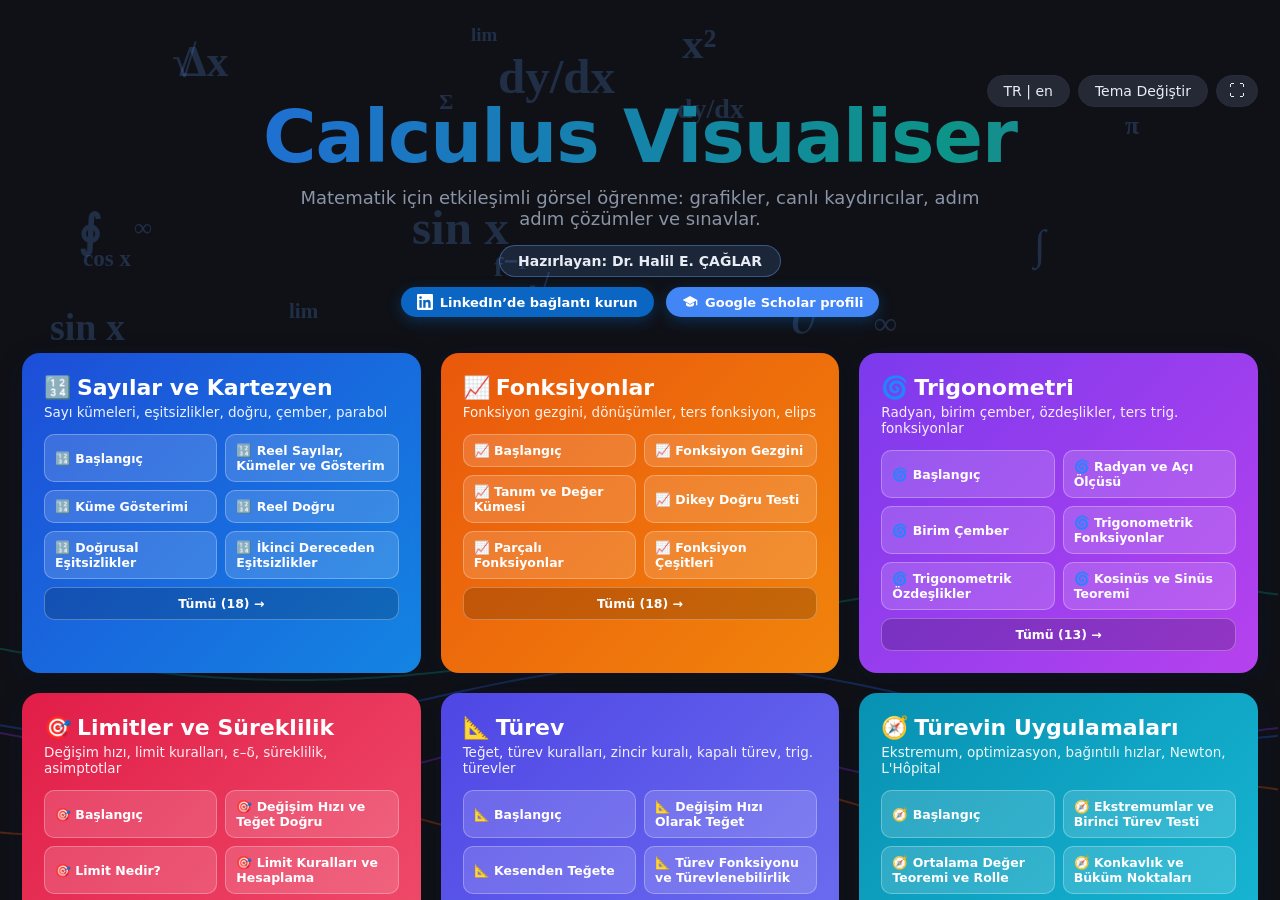
